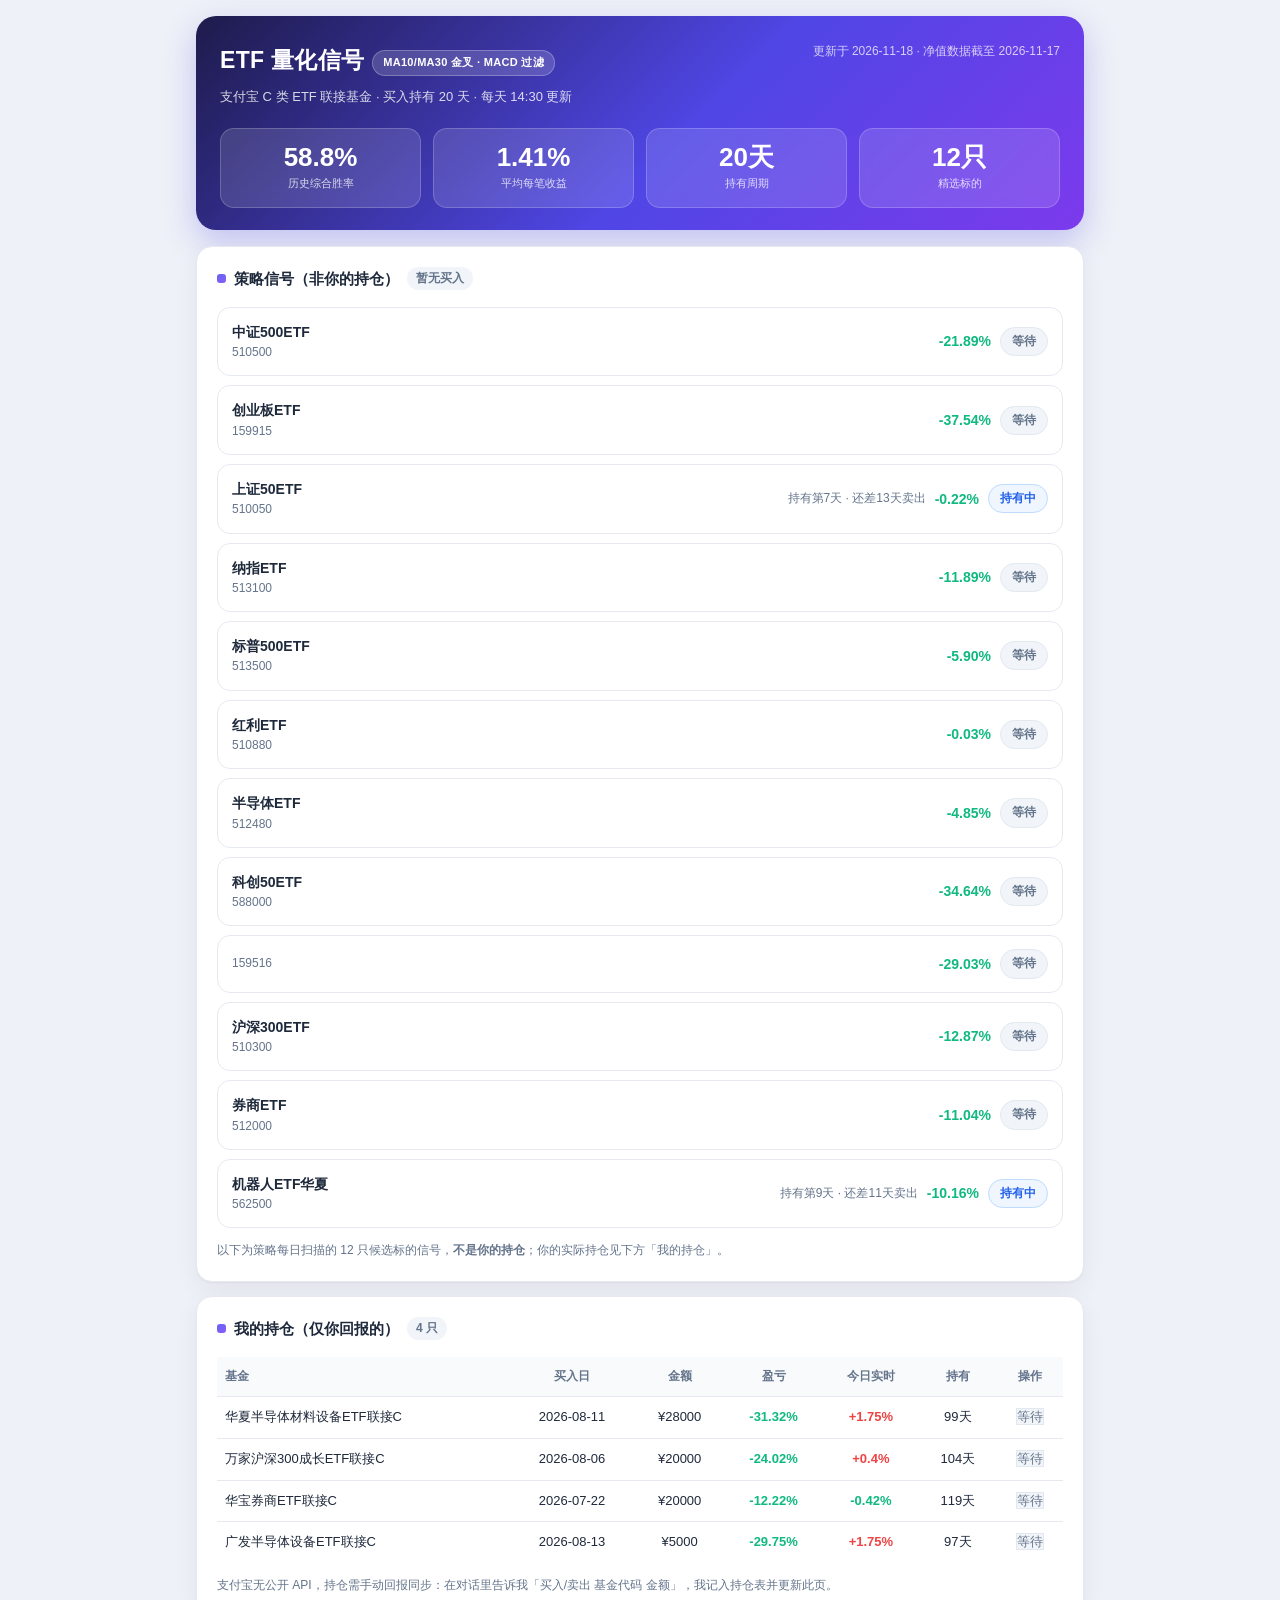
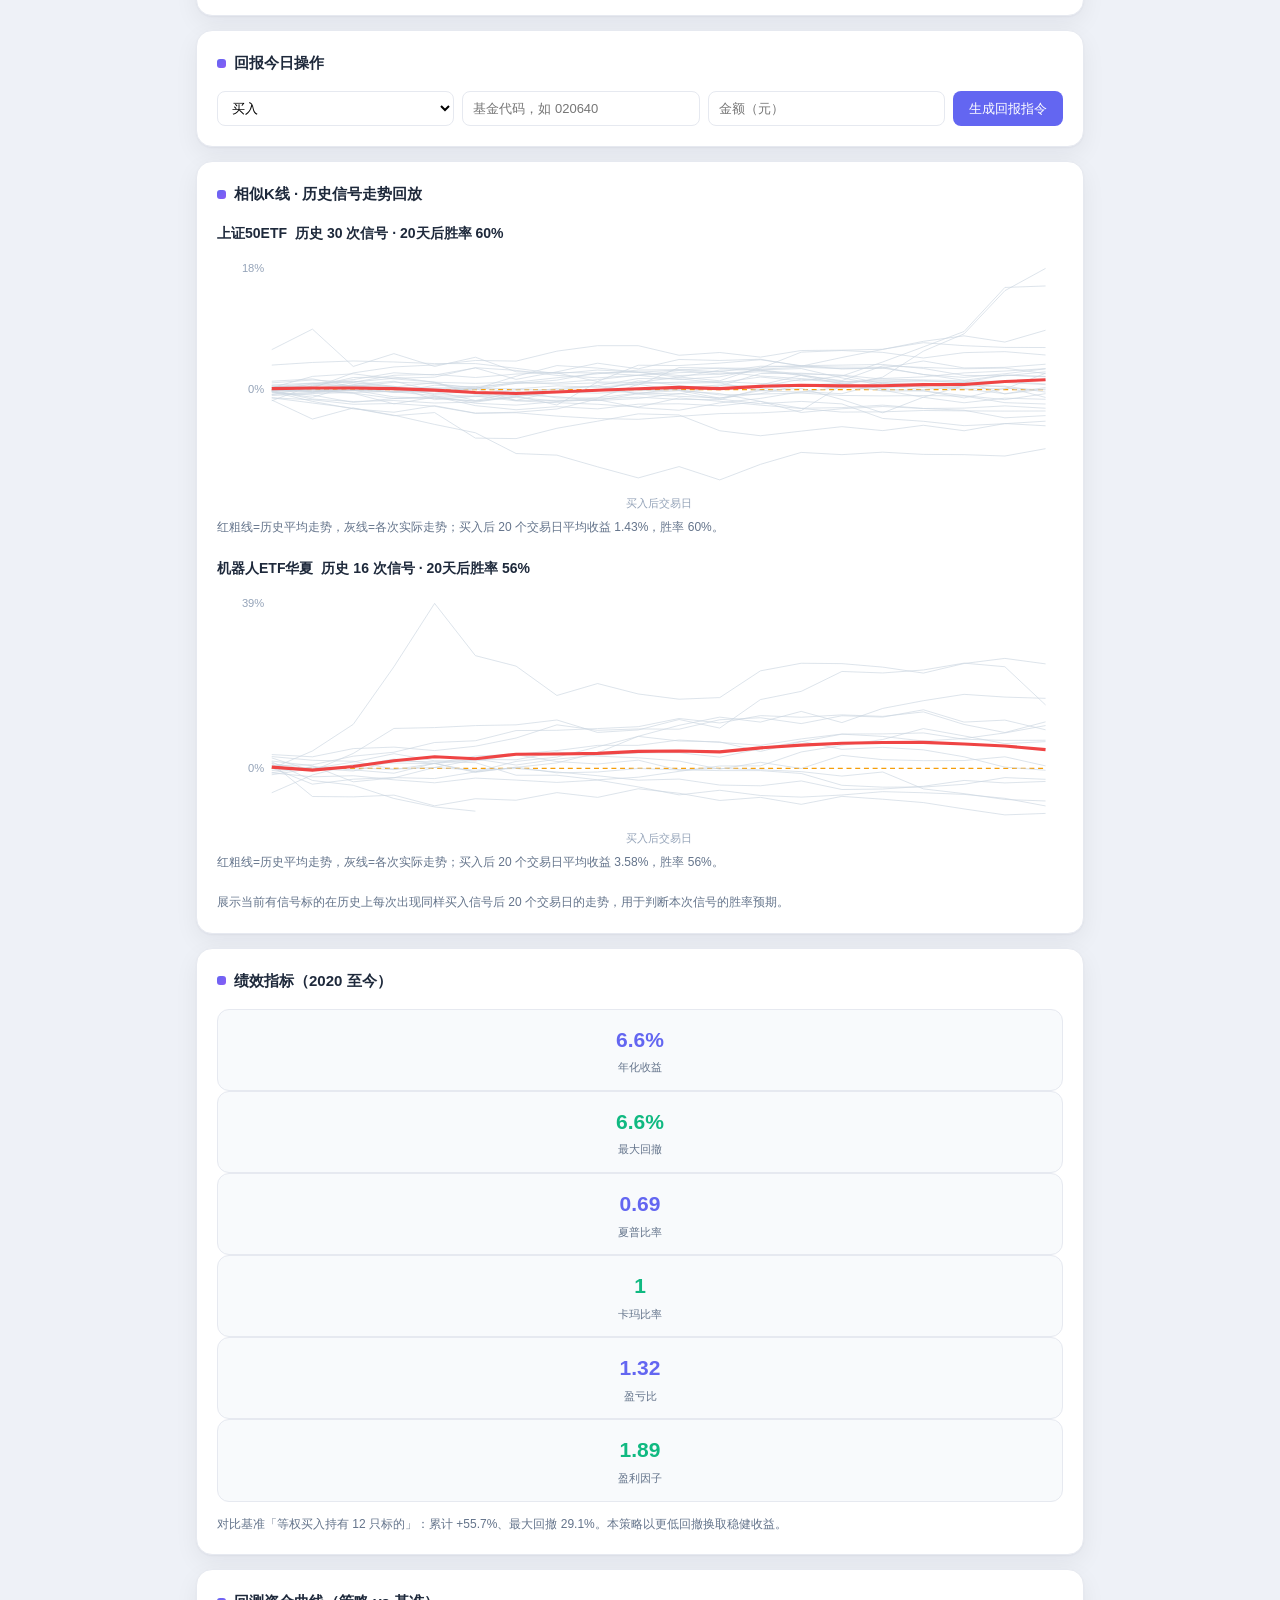
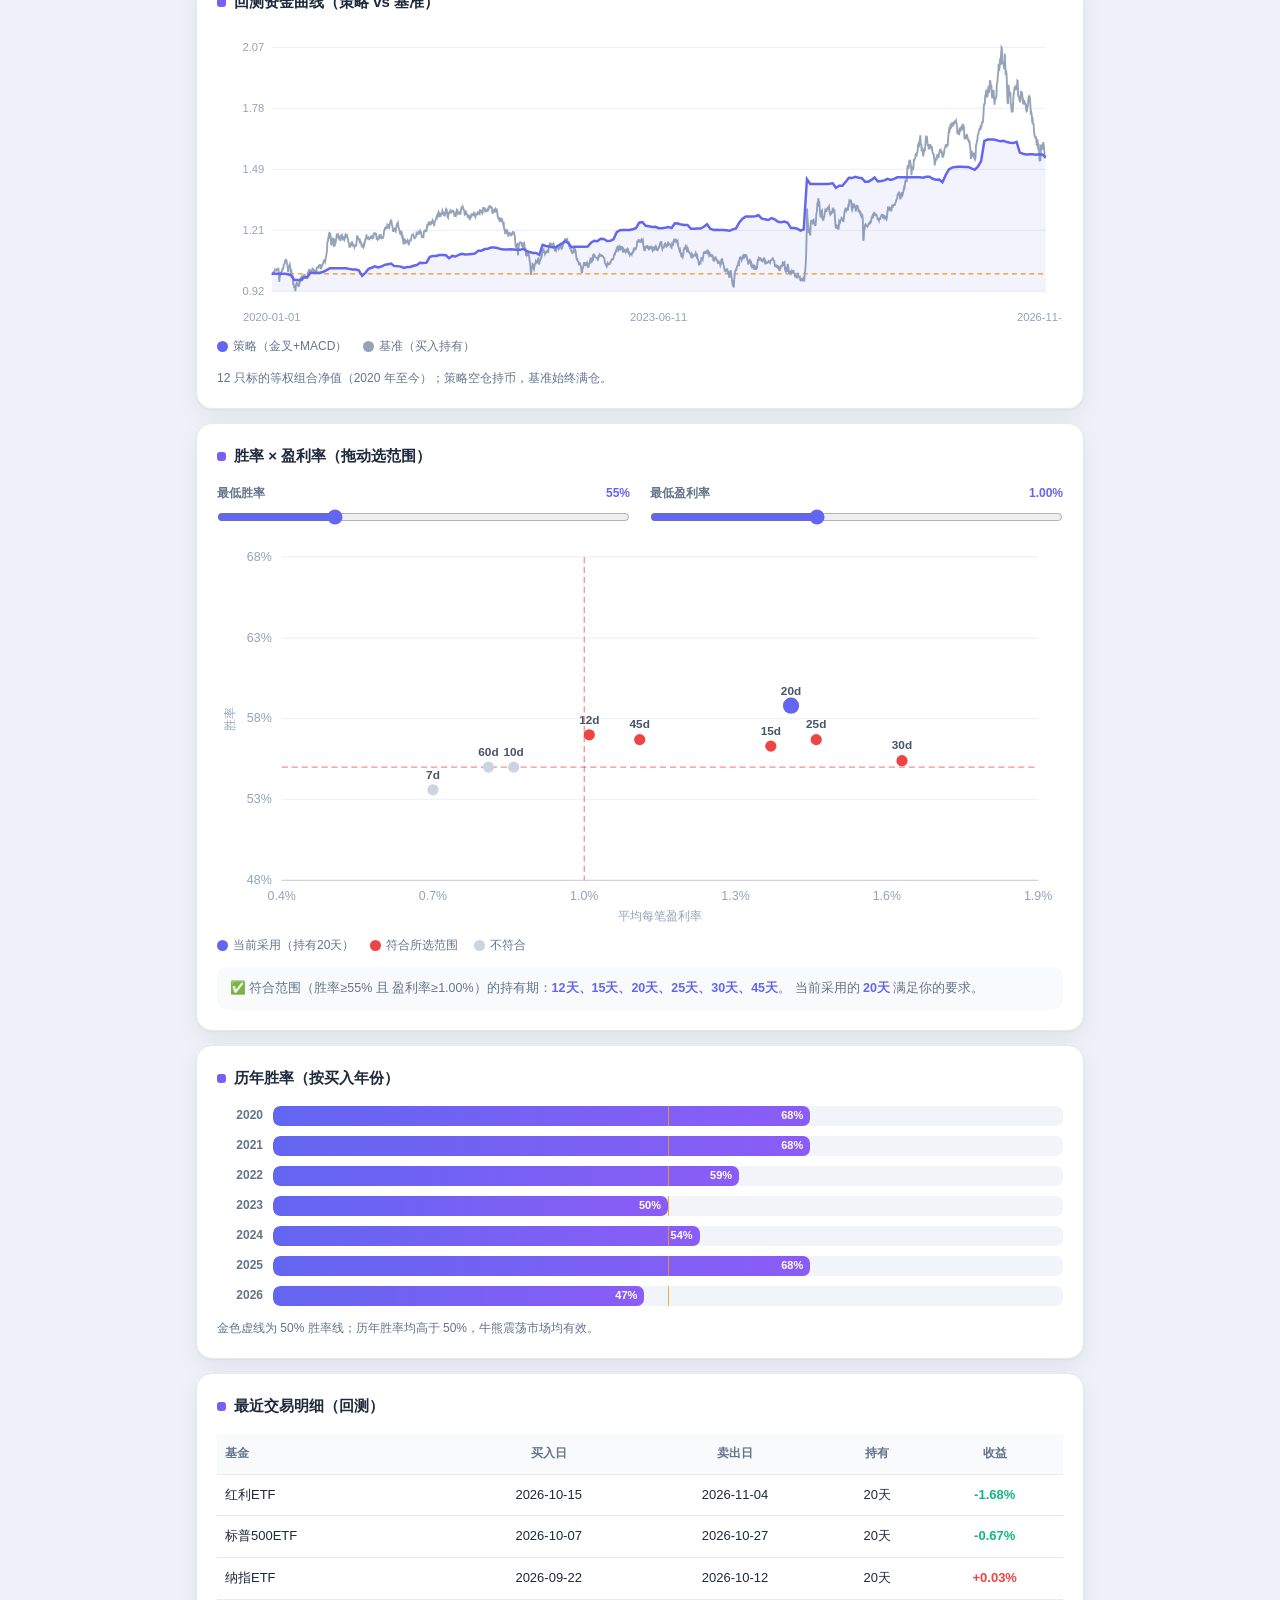
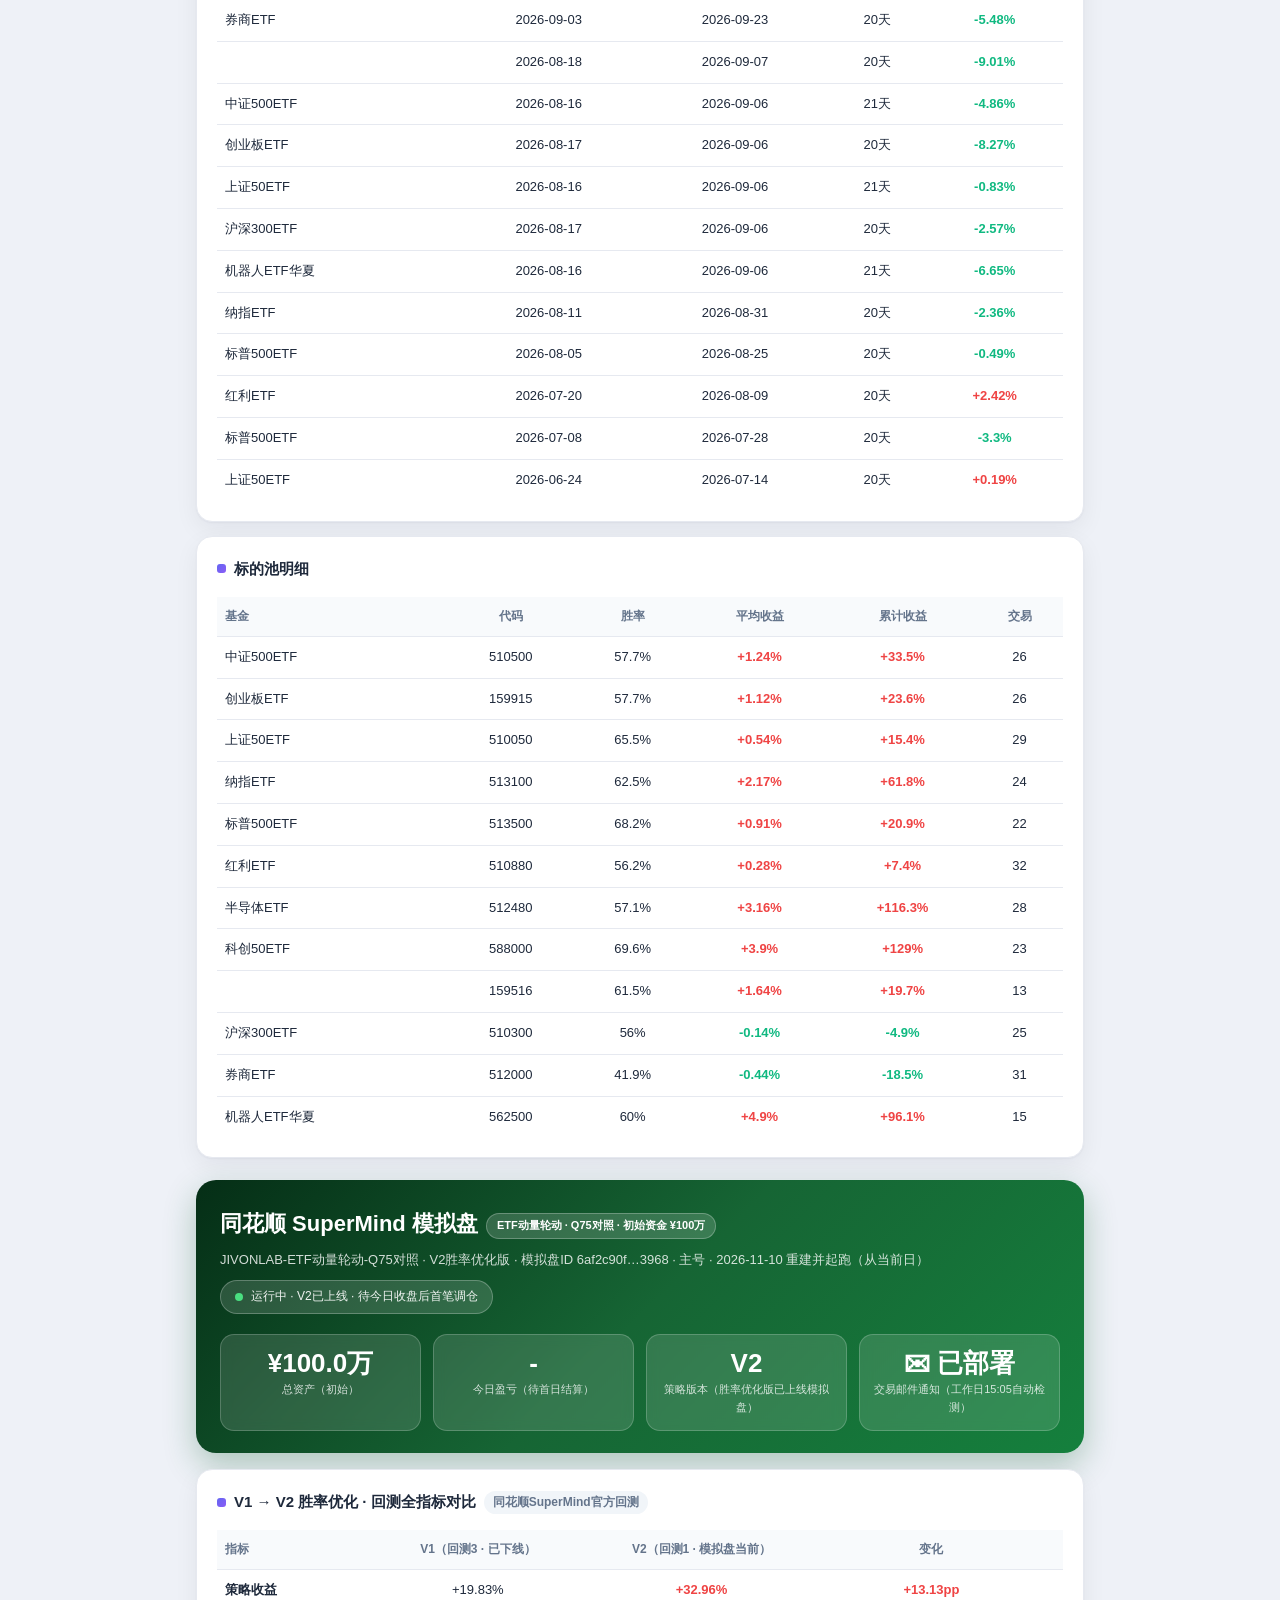
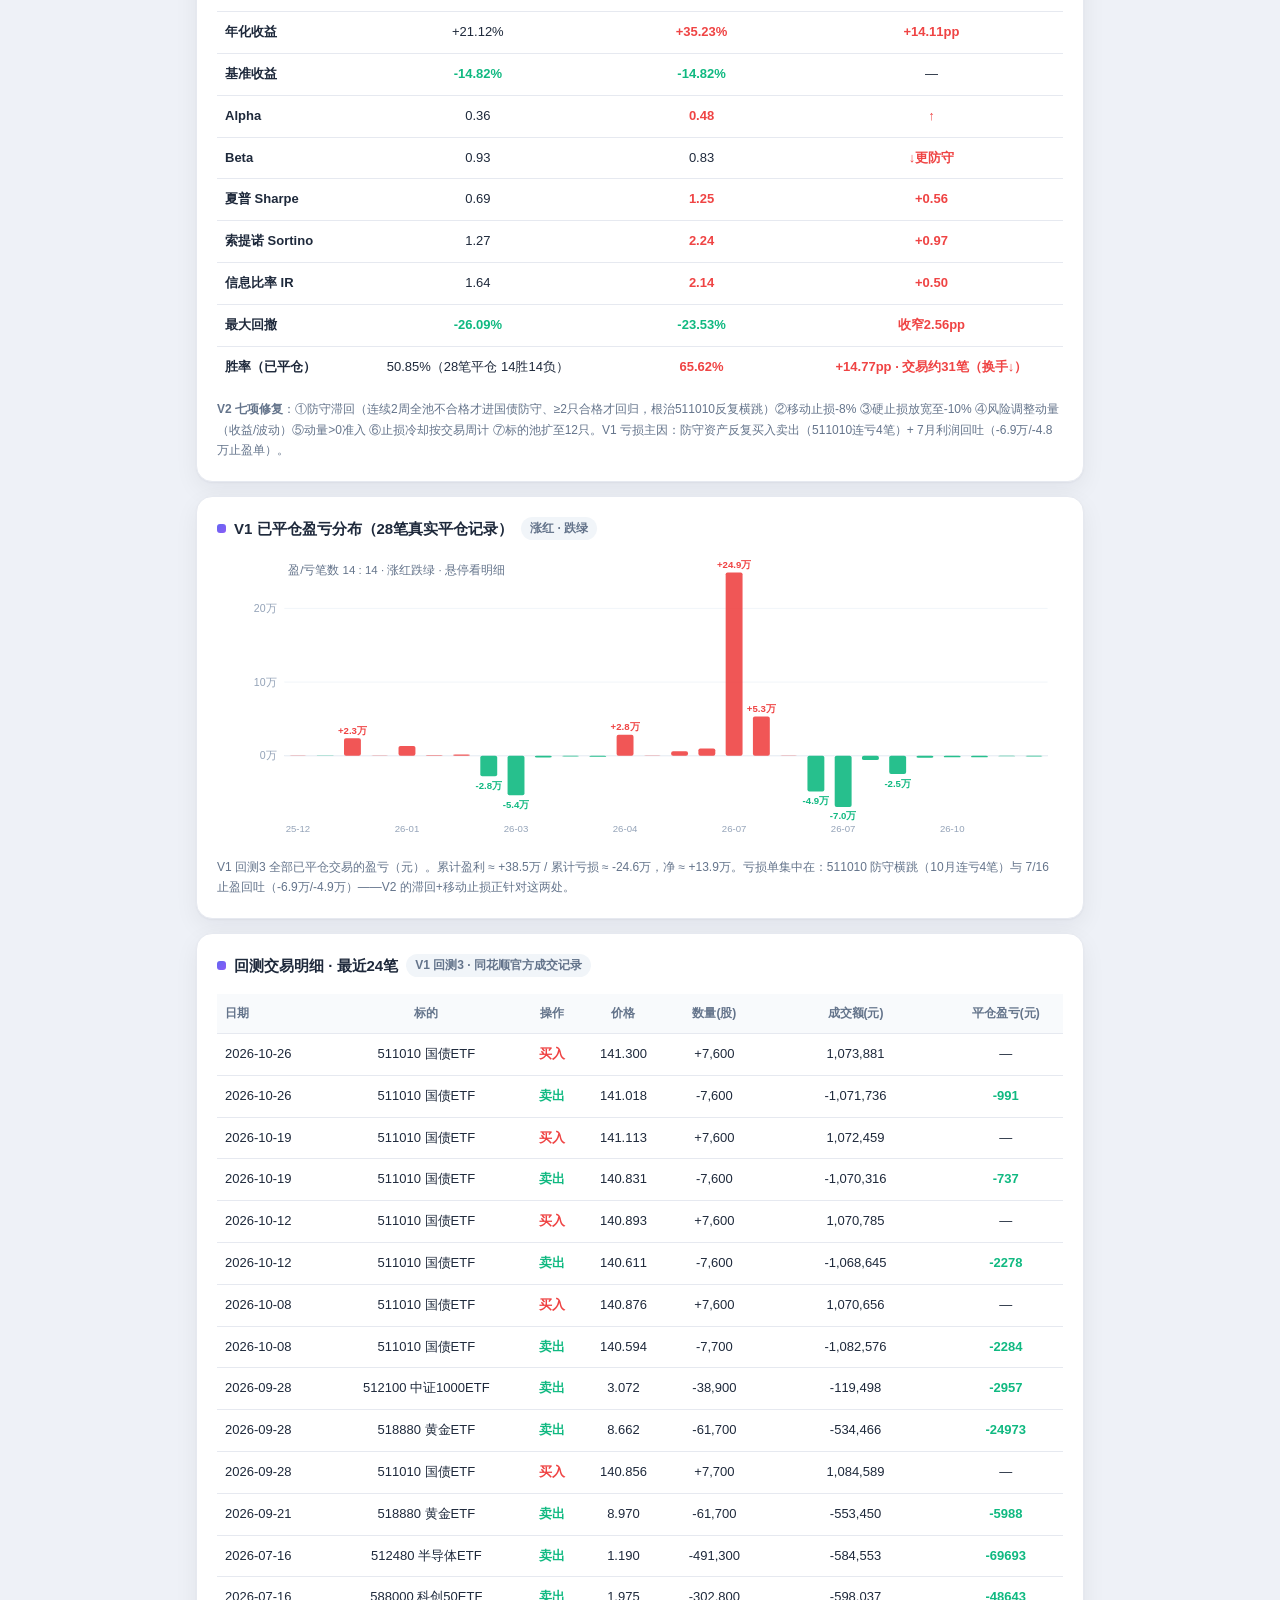
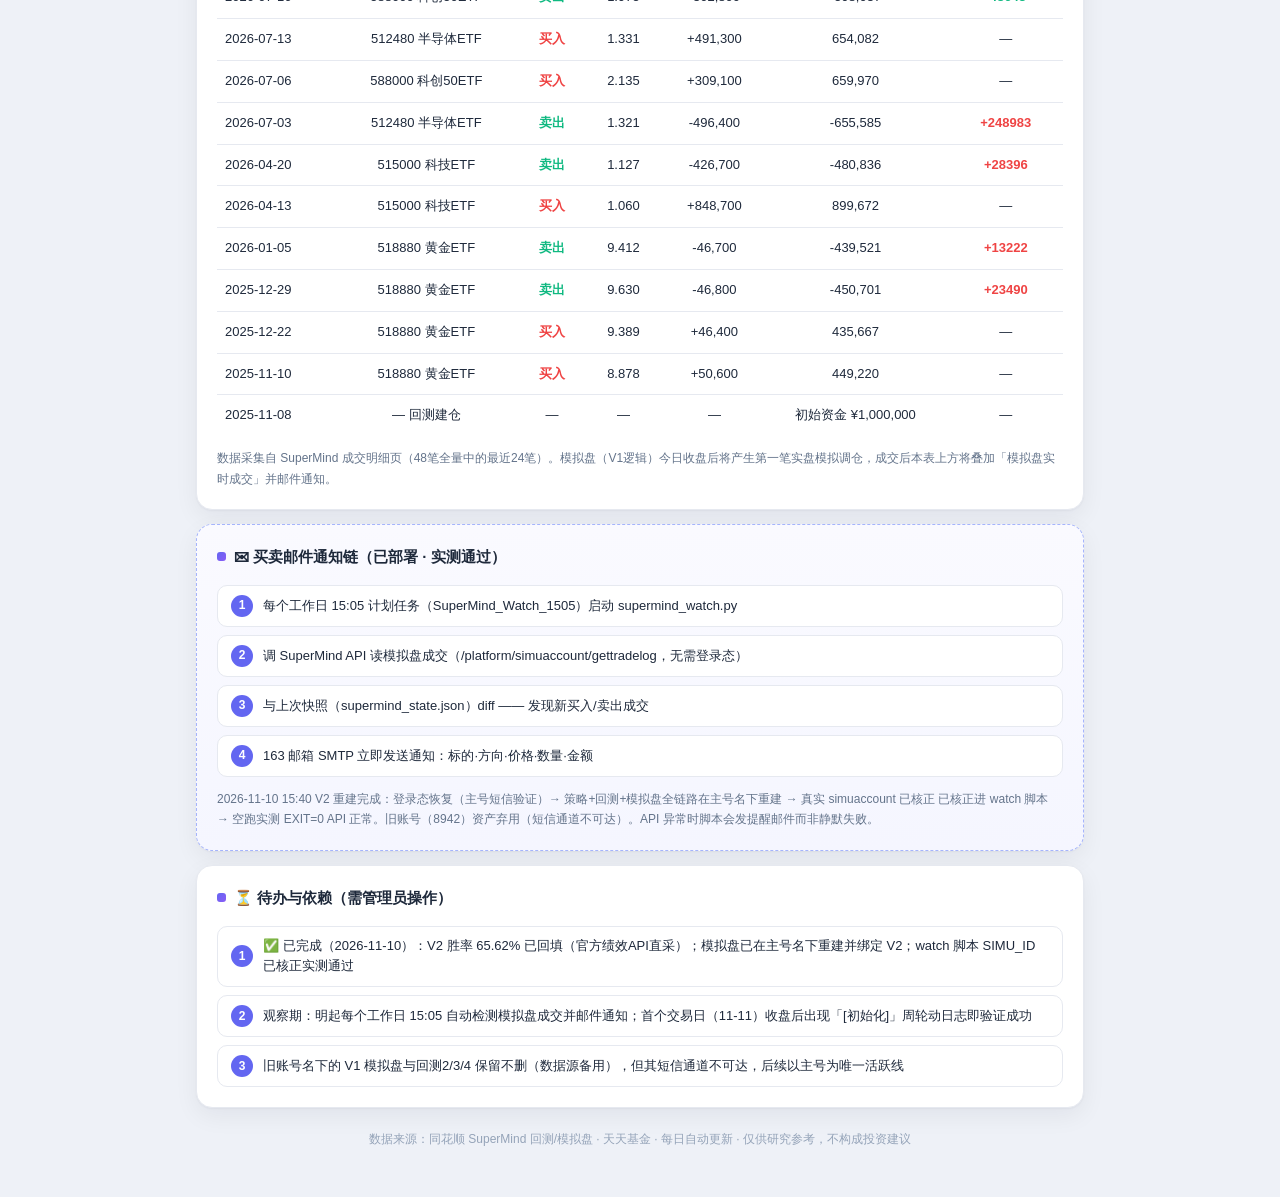
==== index.html @ 484cb213 "daily run 2026-11-18-1559" ====
<!DOCTYPE html>
<html lang="zh-CN">
<head>
<meta charset="UTF-8">
<meta name="viewport" content="width=device-width, initial-scale=1.0">
<title>ETF 量化信号 · 支付宝 C 类 ETF 策略</title>
<style>
:root{
  --bg:#eef1f7; --card:#ffffff; --ink:#1e293b; --sub:#64748b; --line:#e6e9f0;
  --brand:#6366f1; --brand2:#8b5cf6; --up:#ef4444; --down:#10b981; --gold:#f59e0b;
  --shadow:0 1px 2px rgba(15,23,42,.04),0 8px 24px rgba(15,23,42,.06);
}
*{box-sizing:border-box;margin:0;padding:0}
body{font-family:-apple-system,BlinkMacSystemFont,"PingFang SC","Microsoft YaHei",sans-serif;background:var(--bg);color:var(--ink);line-height:1.6;-webkit-font-smoothing:antialiased}
.wrap{max-width:920px;margin:0 auto;padding:0 16px 48px}
/* ===== Hero ===== */
.hero{background:linear-gradient(135deg,#1e1b4b 0%,#4f46e5 55%,#7c3aed 100%);color:#fff;border-radius:20px;padding:26px 24px 22px;margin:16px 0 16px;box-shadow:0 12px 32px rgba(79,70,229,.28)}
.hero .top{display:flex;justify-content:space-between;align-items:flex-start;gap:10px;flex-wrap:wrap}
.hero h1{font-size:23px;font-weight:800;letter-spacing:.3px}
.hero .badge{display:inline-block;font-size:11px;background:rgba(255,255,255,.16);border:1px solid rgba(255,255,255,.25);padding:3px 10px;border-radius:999px;margin-left:8px;vertical-align:2px;font-weight:600}
.hero .sub{margin-top:8px;font-size:13px;color:rgba(255,255,255,.82)}
.hero .date{font-size:12px;color:rgba(255,255,255,.75);white-space:nowrap}
.kpis{display:grid;grid-template-columns:repeat(4,1fr);gap:12px;margin-top:20px}
.kpi{background:rgba(255,255,255,.13);backdrop-filter:blur(6px);border:1px solid rgba(255,255,255,.2);border-radius:14px;padding:14px 12px;text-align:center}
.kpi .v{font-size:26px;font-weight:800;line-height:1.1}
.kpi .l{font-size:11px;color:rgba(255,255,255,.8);margin-top:4px}
/* ===== Card ===== */
.card{background:var(--card);border:1px solid var(--line);border-radius:16px;padding:20px;margin-bottom:14px;box-shadow:var(--shadow)}
.card h2{font-size:15px;font-weight:700;margin-bottom:16px;display:flex;align-items:center;gap:8px}
.card h2 .dot{width:9px;height:9px;border-radius:3px;background:linear-gradient(135deg,var(--brand),var(--brand2))}
.card h2 .cnt{font-size:12px;color:var(--sub);font-weight:600;background:#f1f5f9;padding:2px 9px;border-radius:999px}
/* ===== 信号 ===== */
.sig{display:flex;align-items:center;justify-content:space-between;padding:13px 14px;border:1px solid var(--line);border-radius:13px;margin-bottom:9px;gap:10px;flex-wrap:wrap;transition:box-shadow .15s}
.sig:hover{box-shadow:0 4px 14px rgba(15,23,42,.07)}
.sig .nm{font-weight:600;font-size:14px}
.sig .cd{font-size:12px;color:var(--sub)}
.sig .st{font-size:12px;font-weight:700;padding:4px 11px;border-radius:999px;white-space:nowrap}
.st.buy{background:#fef2f2;color:var(--up);border:1px solid #fecaca}
.st.hold{background:#eff6ff;color:#2563eb;border:1px solid #bfdbfe}
.st.sell{background:#fffbeb;color:var(--gold);border:1px solid #fde68a}
.st.wait{background:#f1f5f9;color:#64748b;border:1px solid #e2e8f0}
.sig .ret{font-size:14px;font-weight:700}
.ret.pos{color:var(--up)} .ret.neg{color:var(--down)}
.empty{color:var(--sub);font-size:13px;text-align:center;padding:14px;background:#f8fafc;border-radius:10px}
/* ===== 历年胜率 ===== */
.bar-row{display:flex;align-items:center;gap:10px;margin-bottom:10px}
.bar-row .yr{width:46px;font-size:12px;color:var(--sub);text-align:right;font-weight:600}
.bar-row .track{flex:1;height:20px;background:#f1f5f9;border-radius:7px;position:relative;overflow:hidden}
.bar-row .fill{height:100%;border-radius:7px;background:linear-gradient(90deg,var(--brand),var(--brand2));display:flex;align-items:center;justify-content:flex-end;padding-right:7px;font-size:11px;color:#fff;font-weight:700;min-width:30px}
.line50{position:absolute;left:50%;top:0;bottom:0;width:1px;background:var(--gold);opacity:.8}
/* ===== 散点图 ===== */
.sliders{display:flex;gap:20px;flex-wrap:wrap;margin-bottom:4px}
.slider-item{flex:1;min-width:200px}
.slider-item label{font-size:12px;color:var(--sub);display:flex;justify-content:space-between;font-weight:600}
.slider-item label b{color:var(--brand)}
.slider-item input{width:100%;margin-top:6px;accent-color:var(--brand)}
.ps-svg{width:100%;height:auto;display:block}
.ps-legend{display:flex;gap:16px;font-size:12px;color:var(--sub);margin-top:8px;flex-wrap:wrap}
.ps-legend .lg{display:flex;align-items:center;gap:5px}
.ps-legend .sw{width:11px;height:11px;border-radius:50%;display:inline-block}
.pick-note{font-size:12.5px;margin-top:12px;padding:11px 13px;background:#f8fafc;border-radius:10px;color:var(--sub);line-height:1.7}
.pick-note b{color:var(--brand)}
/* ===== 表格 ===== */
table{width:100%;border-collapse:collapse;font-size:13px}
th,td{padding:10px 8px;text-align:center;border-bottom:1px solid var(--line)}
th{color:var(--sub);font-weight:600;font-size:12px;background:#f8fafc}
td:first-child,th:first-child{text-align:left}
tr:last-child td{border-bottom:none}
.pos{color:var(--up);font-weight:700} .neg{color:var(--down);font-weight:700}
.note{font-size:12px;color:var(--sub);margin-top:12px;line-height:1.7}
.mkpi{background:#f8fafc;border:1px solid var(--line);border-radius:12px;padding:13px 10px;text-align:center}
.mkpi .v{font-size:21px;font-weight:800;color:var(--brand)}
.mkpi .v.good{color:var(--down)} .mkpi .v.bad{color:var(--up)}
.mkpi .l{font-size:11px;color:var(--sub);margin-top:3px}
.op-form{display:flex;gap:8px;flex-wrap:wrap}
.op-form select,.op-form input{padding:8px 10px;border:1px solid var(--line);border-radius:8px;font-size:13px;flex:1;min-width:100px;background:#fff}
.op-form button{padding:8px 16px;background:var(--brand);color:#fff;border:none;border-radius:8px;font-size:13px;font-weight:500;cursor:pointer}
.op-result{padding:12px;background:#f8fafc;border-radius:10px;font-size:13px;line-height:1.7}
.op-result .cmd{font-weight:500;color:var(--brand)}
.op-result button{margin-left:8px;padding:4px 12px;background:#eef2ff;color:var(--brand);border:1px solid #e0e7ff;border-radius:6px;font-size:12px;cursor:pointer}
footer{text-align:center;color:#94a3b8;font-size:12px;margin-top:22px}
/* ===== SuperMind 模拟盘 section ===== */
.sm-hero{background:linear-gradient(135deg,#052e16 0%,#166534 50%,#15803d 100%);color:#fff;border-radius:20px;padding:26px 24px 22px;margin:22px 0 16px;box-shadow:0 12px 32px rgba(22,101,52,.30)}
.sm-top{display:flex;justify-content:space-between;align-items:flex-start;gap:10px;flex-wrap:wrap}
.sm-hero h1{font-size:22px;font-weight:800}
.sm-hero .badge{display:inline-block;font-size:11px;background:rgba(255,255,255,.16);border:1px solid rgba(255,255,255,.25);padding:3px 10px;border-radius:999px;margin-left:8px;vertical-align:2px;font-weight:600}
.sm-hero .sub{margin-top:8px;font-size:13px;color:rgba(255,255,255,.82)}
.sm-status{font-size:12px;color:rgba(255,255,255,.92);background:rgba(255,255,255,.14);border:1px solid rgba(255,255,255,.25);border-radius:999px;padding:6px 14px;white-space:nowrap;display:flex;align-items:center;gap:8px}
.live-dot{width:8px;height:8px;border-radius:50%;background:#4ade80;box-shadow:0 0 0 0 rgba(74,222,128,.6);animation:smPulse 1.8s infinite}
@keyframes smPulse{0%{box-shadow:0 0 0 0 rgba(74,222,128,.55)}70%{box-shadow:0 0 0 9px rgba(74,222,128,0)}100%{box-shadow:0 0 0 0 rgba(74,222,128,0)}}
.sm-kpis{display:grid;grid-template-columns:repeat(4,1fr);gap:12px;margin-top:20px}
.sm-mail{font-size:20px}
.sm-table td:first-child,.sm-table th:first-child{text-align:left;font-weight:600}
.sm-todo{font-size:11px;color:#94a3b8;background:#f1f5f9;border-radius:6px;padding:2px 7px;margin-left:6px}
.sm-notify{border:1px dashed #a5b4fc;background:linear-gradient(180deg,#fafaff,#f5f6ff)}
.sm-steps{display:flex;flex-direction:column;gap:8px}
.sm-steps .step{font-size:13px;color:var(--ink);background:#fff;border:1px solid var(--line);border-radius:10px;padding:9px 13px;display:flex;align-items:center;gap:10px}
.sm-steps .step b{width:22px;height:22px;border-radius:50%;background:var(--brand);color:#fff;display:inline-flex;align-items:center;justify-content:center;font-size:12px;flex-shrink:0}
#smPnlChart{width:100%;height:auto;display:block}
@media(max-width:640px){
  .kpis{grid-template-columns:repeat(2,1fr)}
  .hero h1{font-size:20px}
  .kpi .v{font-size:22px}
}
@media(max-width:640px){
  .kpis{grid-template-columns:repeat(2,1fr)}
  .hero h1{font-size:20px}
  .kpi .v{font-size:22px}
}
</style>
</head>
<body>
<div class="wrap">
  <div class="hero">
    <div class="top">
      <div>
        <h1>ETF 量化信号<span class="badge">MA10/MA30 金叉 · MACD 过滤</span></h1>
        <div class="sub">支付宝 C 类 ETF 联接基金 · 买入持有 20 天 · 每天 14:30 更新</div>
      </div>
      <div class="date">更新于 2026-11-18 · 净值数据截至 2026-11-17</div>
    </div>
    <div class="kpis">
      <div class="kpi"><div class="v">58.8%</div><div class="l">历史综合胜率</div></div>
      <div class="kpi"><div class="v">1.41%</div><div class="l">平均每笔收益</div></div>
      <div class="kpi"><div class="v">20天</div><div class="l">持有周期</div></div>
      <div class="kpi"><div class="v">12只</div><div class="l">精选标的</div></div>
    </div>
  </div>

  <div class="card">
    <h2><span class="dot"></span>策略信号（非你的持仓）<span class="cnt" id="sigCnt"></span></h2>
    <div id="signals"></div>
    <div class="note">以下为策略每日扫描的 12 只候选标的信号，<b>不是你的持仓</b>；你的实际持仓见下方「我的持仓」。</div>
  </div>

  <div class="card">
    <h2><span class="dot"></span>我的持仓（仅你回报的）<span class="cnt" id="posCnt"></span></h2>
    <div id="positions"></div>
    <div class="note">支付宝无公开 API，持仓需手动回报同步：在对话里告诉我「买入/卖出 基金代码 金额」，我记入持仓表并更新此页。</div>
  </div>

  <div class="card">
    <h2><span class="dot"></span>回报今日操作</h2>
    <div class="op-form">
      <select id="opType"><option value="买入">买入</option><option value="卖出">卖出</option></select>
      <input id="opCode" placeholder="基金代码，如 020640" inputmode="numeric">
      <input id="opAmount" placeholder="金额（元）" inputmode="numeric">
      <button id="opBtn" onclick="genReport()">生成回报指令</button>
    </div>
    <div id="opResult" style="display:none;margin-top:12px"></div>
  </div>

  <div class="card" id="simCard">
    <h2><span class="dot"></span>相似K线 · 历史信号走势回放</h2>
    <div id="signalSim"></div>
    <div class="note">展示当前有信号标的在历史上每次出现同样买入信号后 20 个交易日的走势，用于判断本次信号的胜率预期。</div>
  </div>

  <div class="card">
    <h2><span class="dot"></span>绩效指标（2020 至今）</h2>
    <div class="grid" id="metricsGrid"></div>
    <div class="note">对比基准「等权买入持有 12 只标的」：累计 +55.7%、最大回撤 29.1%。本策略以更低回撤换取稳健收益。</div>
  </div>

  <div class="card">
    <h2><span class="dot"></span>回测资金曲线（策略 vs 基准）</h2>
    <div id="equityChart"></div>
    <div class="ps-legend">
      <span class="lg"><span class="sw" style="background:#6366f1"></span>策略（金叉+MACD）</span>
      <span class="lg"><span class="sw" style="background:#94a3b8"></span>基准（买入持有）</span>
    </div>
    <div class="note">12 只标的等权组合净值（2020 年至今）；策略空仓持币，基准始终满仓。</div>
  </div>

  <div class="card">
    <h2><span class="dot"></span>胜率 × 盈利率（拖动选范围）</h2>
    <div class="sliders">
      <div class="slider-item"><label>最低胜率 <b id="winVal">55%</b></label><input type="range" id="winSlider" min="50" max="68" step="0.5" value="55"></div>
      <div class="slider-item"><label>最低盈利率 <b id="retVal">1.0%</b></label><input type="range" id="retSlider" min="0.4" max="1.9" step="0.05" value="1.0"></div>
    </div>
    <div id="psChart"></div>
    <div class="ps-legend">
      <span class="lg"><span class="sw" style="background:#6366f1"></span>当前采用（持有20天）</span>
      <span class="lg"><span class="sw" style="background:#ef4444"></span>符合所选范围</span>
      <span class="lg"><span class="sw" style="background:#cbd5e1"></span>不符合</span>
    </div>
    <div class="pick-note" id="pickNote"></div>
  </div>

  <div class="card">
    <h2><span class="dot"></span>历年胜率（按买入年份）</h2>
    <div id="yearly"></div>
    <div class="note">金色虚线为 50% 胜率线；历年胜率均高于 50%，牛熊震荡市场均有效。</div>
  </div>

  <div class="card">
    <h2><span class="dot"></span>最近交易明细（回测）</h2>
    <table id="trades"></table>
  </div>

  <div class="card">
    <h2><span class="dot"></span>标的池明细</h2>
    <table id="funds"></table>
  </div>

  <!-- ============ 同花顺 SuperMind 模拟盘 section ============ -->
  <div class="sm-hero">
    <div class="sm-top">
      <div>
        <h1>同花顺 SuperMind 模拟盘<span class="badge">ETF动量轮动 · Q75对照 · 初始资金 ¥100万</span></h1>
        <div class="sub">JIVONLAB-ETF动量轮动-Q75对照 · V2胜率优化版 · 模拟盘ID 6af2c90f…3968 · 主号 · 2026-11-10 重建并起跑（从当前日）</div>
      </div>
      <div class="sm-status"><span class="live-dot"></span>运行中 · V2已上线 · 待今日收盘后首笔调仓</div>
    </div>
    <div class="kpis sm-kpis">
      <div class="kpi"><div class="v">¥100.0万</div><div class="l">总资产（初始）</div></div>
      <div class="kpi"><div class="v">-</div><div class="l">今日盈亏（待首日结算）</div></div>
      <div class="kpi"><div class="v">V2</div><div class="l">策略版本（胜率优化版已上线模拟盘）</div></div>
      <div class="kpi"><div class="v sm-mail">✉ 已部署</div><div class="l">交易邮件通知（工作日15:05自动检测）</div></div>
    </div>
  </div>

  <div class="card">
    <h2><span class="dot"></span>V1 → V2 胜率优化 · 回测全指标对比<span class="cnt">同花顺SuperMind官方回测</span></h2>
    <table class="sm-table">
      <tr><th>指标</th><th>V1（回测3 · 已下线）</th><th>V2（回测1 · 模拟盘当前）</th><th>变化</th></tr>
      <tr><td>策略收益</td><td>+19.83%</td><td class="pos">+32.96%</td><td class="pos">+13.13pp</td></tr>
      <tr><td>年化收益</td><td>+21.12%</td><td class="pos">+35.23%</td><td class="pos">+14.11pp</td></tr>
      <tr><td>基准收益</td><td class="neg">-14.82%</td><td class="neg">-14.82%</td><td>—</td></tr>
      <tr><td>Alpha</td><td>0.36</td><td class="pos">0.48</td><td class="pos">↑</td></tr>
      <tr><td>Beta</td><td>0.93</td><td>0.83</td><td class="pos">↓更防守</td></tr>
      <tr><td>夏普 Sharpe</td><td>0.69</td><td class="pos">1.25</td><td class="pos">+0.56</td></tr>
      <tr><td>索提诺 Sortino</td><td>1.27</td><td class="pos">2.24</td><td class="pos">+0.97</td></tr>
      <tr><td>信息比率 IR</td><td>1.64</td><td class="pos">2.14</td><td class="pos">+0.50</td></tr>
      <tr><td>最大回撤</td><td class="neg">-26.09%</td><td class="neg">-23.53%</td><td class="pos">收窄2.56pp</td></tr>
      <tr><td>胜率（已平仓）</td><td>50.85%（28笔平仓 14胜14负）</td><td class="pos">65.62%</td><td class="pos">+14.77pp · 交易约31笔（换手↓）</td></tr>
    </table>
    <div class="note"><b>V2 七项修复</b>：①防守滞回（连续2周全池不合格才进国债防守、≥2只合格才回归，根治511010反复横跳）②移动止损-8% ③硬止损放宽至-10% ④风险调整动量（收益/波动）⑤动量&gt;0准入 ⑥止损冷却按交易周计 ⑦标的池扩至12只。V1 亏损主因：防守资产反复买入卖出（511010连亏4笔）+ 7月利润回吐（-6.9万/-4.8万止盈单）。</div>
  </div>

  <div class="card">
    <h2><span class="dot"></span>V1 已平仓盈亏分布（28笔真实平仓记录）<span class="cnt">涨红 · 跌绿</span></h2>
    <div id="smPnlChart"></div>
    <div class="note">V1 回测3 全部已平仓交易的盈亏（元）。累计盈利 ≈ +38.5万 / 累计亏损 ≈ -24.6万，净 ≈ +13.9万。亏损单集中在：511010 防守横跳（10月连亏4笔）与 7/16 止盈回吐（-6.9万/-4.9万）——V2 的滞回+移动止损正针对这两处。</div>
  </div>

  <div class="card">
    <h2><span class="dot"></span>回测交易明细 · 最近24笔<span class="cnt">V1 回测3 · 同花顺官方成交记录</span></h2>
    <table id="smTrades"></table>
    <div class="note">数据采集自 SuperMind 成交明细页（48笔全量中的最近24笔）。模拟盘（V1逻辑）今日收盘后将产生第一笔实盘模拟调仓，成交后本表上方将叠加「模拟盘实时成交」并邮件通知。</div>
  </div>

  <div class="card sm-notify">
    <h2><span class="dot"></span>✉ 买卖邮件通知链（已部署 · 实测通过）</h2>
    <div class="sm-steps">
      <div class="step"><b>1</b>每个工作日 15:05 计划任务（SuperMind_Watch_1505）启动 supermind_watch.py</div>
      <div class="step"><b>2</b>调 SuperMind API 读模拟盘成交（/platform/simuaccount/gettradelog，无需登录态）</div>
      <div class="step"><b>3</b>与上次快照（supermind_state.json）diff —— 发现新买入/卖出成交</div>
      <div class="step"><b>4</b>163 邮箱 SMTP 立即发送通知：标的·方向·价格·数量·金额</div>
    </div>
    <div class="note">2026-11-10 15:40 V2 重建完成：登录态恢复（主号短信验证）→ 策略+回测+模拟盘全链路在主号名下重建 → 真实 simuaccount 已核正 已核正进 watch 脚本 → 空跑实测 EXIT=0 API 正常。旧账号（8942）资产弃用（短信通道不可达）。API 异常时脚本会发提醒邮件而非静默失败。</div>
  </div>

  <div class="card">
    <h2><span class="dot"></span>⏳ 待办与依赖（需管理员操作）</h2>
    <div class="sm-steps">
      <div class="step"><b>1</b>✅ 已完成（2026-11-10）：V2 胜率 65.62% 已回填（官方绩效API直采）；模拟盘已在主号名下重建并绑定 V2；watch 脚本 SIMU_ID 已核正实测通过</div>
      <div class="step"><b>2</b>观察期：明起每个工作日 15:05 自动检测模拟盘成交并邮件通知；首个交易日（11-11）收盘后出现「[初始化]」周轮动日志即验证成功</div>
      <div class="step"><b>3</b>旧账号名下的 V1 模拟盘与回测2/3/4 保留不删（数据源备用），但其短信通道不可达，后续以主号为唯一活跃线</div>
    </div>
  </div>

  <footer>数据来源：同花顺 SuperMind 回测/模拟盘 · 天天基金 · 每日自动更新 · 仅供研究参考，不构成投资建议</footer>
</div>
<script>
const DATA = {"date": "2026-11-18", "data_date": "2026-11-17", "strategy": {"fast": 10, "slow": 30, "hold_days": 20}, "summary": {"win_rate": 58.8, "trades": 294, "avg_ret": 1.41, "avg_hold": 20}, "signals": [{"code": "510500", "name": "中证500ETF", "state": "WAIT", "buy_date": "2026-08-16", "held_days": 94, "buy_nav": 2.7573, "latest_nav": 2.1538, "ret": -0.21887353570521884, "latest_date": "2026-11-17"}, {"code": "159915", "name": "创业板ETF", "state": "WAIT", "buy_date": "2026-08-17", "held_days": 93, "buy_nav": 4.2679, "latest_nav": 2.6659, "ret": -0.3753602474284776, "latest_date": "2026-11-17"}, {"code": "510050", "name": "上证50ETF", "state": "HOLDING", "buy_date": "2026-11-11", "held_days": 7, "buy_nav": 4.3661, "latest_nav": 4.3564, "ret": -0.0022216623531299273, "latest_date": "2026-11-17"}, {"code": "513100", "name": "纳指ETF", "state": "WAIT", "buy_date": "2026-09-22", "held_days": 57, "buy_nav": 10.2435, "latest_nav": 9.026, "ret": -0.11885585981354019, "latest_date": "2026-11-16"}, {"code": "513500", "name": "标普500ETF", "state": "WAIT", "buy_date": "2026-10-07", "held_days": 42, "buy_nav": 4.9524, "latest_nav": 4.6602, "ret": -0.059001696147322535, "latest_date": "2026-11-16"}, {"code": "510880", "name": "红利ETF", "state": "WAIT", "buy_date": "2026-10-15", "held_days": 34, "buy_nav": 3.2853, "latest_nav": 3.2844, "ret": -0.0002739475846953443, "latest_date": "2026-11-17"}, {"code": "512480", "name": "半导体ETF", "state": "WAIT", "buy_date": "2026-04-15", "held_days": 217, "buy_nav": 3.2386, "latest_nav": 3.0816, "ret": -0.04847773729389249, "latest_date": "2026-11-17"}, {"code": "588000", "name": "科创50ETF", "state": "WAIT", "buy_date": "2026-06-22", "held_days": 149, "buy_nav": 1.4031, "latest_nav": 0.9171, "ret": -0.3463758819756254, "latest_date": "2026-11-17"}, {"code": "159516", "name": "", "state": "WAIT", "buy_date": "2026-08-18", "held_days": 92, "buy_nav": 2.9464, "latest_nav": 2.0912, "ret": -0.2902525115395058, "latest_date": "2026-11-17"}, {"code": "510300", "name": "沪深300ETF", "state": "WAIT", "buy_date": "2026-08-17", "held_days": 93, "buy_nav": 2.1024, "latest_nav": 1.8319, "ret": -0.1286624809741247, "latest_date": "2026-11-17"}, {"code": "512000", "name": "券商ETF", "state": "WAIT", "buy_date": "2026-09-03", "held_days": 76, "buy_nav": 1.0576, "latest_nav": 0.9408, "ret": -0.11043872919818465, "latest_date": "2026-11-17"}, {"code": "562500", "name": "机器人ETF华夏", "state": "HOLDING", "buy_date": "2026-11-09", "held_days": 9, "buy_nav": 0.8913, "latest_nav": 0.8007, "ret": -0.10164927633793341, "latest_date": "2026-11-17"}], "yearly": [{"year": "2020", "win_rate": 68.0}, {"year": "2021", "win_rate": 68.0}, {"year": "2022", "win_rate": 59.0}, {"year": "2023", "win_rate": 50.0}, {"year": "2024", "win_rate": 54.0}, {"year": "2025", "win_rate": 68.0}, {"year": "2026", "win_rate": 47.0}], "funds": [{"code": "510500", "name": "中证500ETF", "win_rate": 57.7, "avg_ret": 1.24, "cum_ret": 33.5, "trades": 26}, {"code": "159915", "name": "创业板ETF", "win_rate": 57.7, "avg_ret": 1.12, "cum_ret": 23.6, "trades": 26}, {"code": "510050", "name": "上证50ETF", "win_rate": 65.5, "avg_ret": 0.54, "cum_ret": 15.4, "trades": 29}, {"code": "513100", "name": "纳指ETF", "win_rate": 62.5, "avg_ret": 2.17, "cum_ret": 61.8, "trades": 24}, {"code": "513500", "name": "标普500ETF", "win_rate": 68.2, "avg_ret": 0.91, "cum_ret": 20.9, "trades": 22}, {"code": "510880", "name": "红利ETF", "win_rate": 56.2, "avg_ret": 0.28, "cum_ret": 7.4, "trades": 32}, {"code": "512480", "name": "半导体ETF", "win_rate": 57.1, "avg_ret": 3.16, "cum_ret": 116.3, "trades": 28}, {"code": "588000", "name": "科创50ETF", "win_rate": 69.6, "avg_ret": 3.9, "cum_ret": 129.0, "trades": 23}, {"code": "159516", "name": "", "win_rate": 61.5, "avg_ret": 1.64, "cum_ret": 19.7, "trades": 13}, {"code": "510300", "name": "沪深300ETF", "win_rate": 56.0, "avg_ret": -0.14, "cum_ret": -4.9, "trades": 25}, {"code": "512000", "name": "券商ETF", "win_rate": 41.9, "avg_ret": -0.44, "cum_ret": -18.5, "trades": 31}, {"code": "562500", "name": "机器人ETF华夏", "win_rate": 60.0, "avg_ret": 4.9, "cum_ret": 96.1, "trades": 15}], "param_space": [{"hold_days": 7, "win_rate": 53.6, "avg_ret": 0.7, "trades": 302}, {"hold_days": 10, "win_rate": 55.0, "avg_ret": 0.86, "trades": 300}, {"hold_days": 12, "win_rate": 57.0, "avg_ret": 1.01, "trades": 300}, {"hold_days": 15, "win_rate": 56.3, "avg_ret": 1.37, "trades": 300}, {"hold_days": 20, "win_rate": 58.8, "avg_ret": 1.41, "trades": 294}, {"hold_days": 25, "win_rate": 56.7, "avg_ret": 1.46, "trades": 289}, {"hold_days": 30, "win_rate": 55.4, "avg_ret": 1.63, "trades": 278}, {"hold_days": 45, "win_rate": 56.7, "avg_ret": 1.11, "trades": 252}, {"hold_days": 60, "win_rate": 55.0, "avg_ret": 0.81, "trades": 229}], "equity": [["2020-01-01", 1.0], ["2020-01-09", 1.0], ["2020-01-20", 1.0], ["2020-02-06", 1.0], ["2020-02-17", 1.0], ["2020-02-26", 0.9984], ["2020-03-08", 0.9927], ["2020-03-17", 0.9709], ["2020-03-26", 0.9706], ["2020-04-07", 0.9706], ["2020-04-16", 0.9827], ["2020-04-27", 0.9828], ["2020-05-11", 1.006], ["2020-05-20", 1.0032], ["2020-05-31", 1.005], ["2020-06-09", 1.005], ["2020-06-18", 1.0097], ["2020-07-01", 1.0173], ["2020-07-12", 1.0264], ["2020-07-21", 1.0264], ["2020-07-30", 1.0264], ["2020-08-10", 1.0264], ["2020-08-18", 1.0264], ["2020-08-27", 1.0264], ["2020-09-07", 1.0234], ["2020-09-16", 1.0205], ["2020-09-27", 1.0198], ["2020-10-14", 1.0161], ["2020-10-25", 0.9905], ["2020-11-03", 1.0047], ["2020-11-12", 1.0233], ["2020-11-23", 1.029], ["2020-12-02", 1.0359], ["2020-12-13", 1.0296], ["2020-12-22", 1.0346], ["2021-01-03", 1.042], ["2021-01-12", 1.0449], ["2021-01-21", 1.048], ["2021-02-01", 1.0366], ["2021-02-17", 1.0366], ["2021-02-28", 1.0341], ["2021-03-09", 1.0278], ["2021-03-18", 1.0321], ["2021-03-29", 1.0321], ["2021-04-07", 1.0383], ["2021-04-18", 1.0419], ["2021-04-27", 1.0523], ["2021-05-11", 1.0515], ["2021-05-20", 1.0526], ["2021-05-31", 1.0803], ["2021-06-09", 1.0838], ["2021-06-21", 1.0849], ["2021-06-30", 1.0885], ["2021-07-11", 1.0885], ["2021-07-20", 1.0876], ["2021-07-29", 1.0741], ["2021-08-09", 1.0845], ["2021-08-18", 1.0814], ["2021-08-29", 1.0892], ["2021-09-07", 1.0944], ["2021-09-16", 1.0915], ["2021-09-29", 1.0925], ["2021-10-17", 1.0939], ["2021-10-26", 1.0959], ["2021-11-04", 1.1092], ["2021-11-15", 1.1089], ["2021-11-23", 1.117], ["2021-12-02", 1.1189], ["2021-12-13", 1.1242], ["2021-12-22", 1.1242], ["2022-01-03", 1.1219], ["2022-01-12", 1.117], ["2022-01-23", 1.1145], ["2022-02-08", 1.1145], ["2022-02-17", 1.1156], ["2022-02-28", 1.1151], ["2022-03-09", 1.1134], ["2022-03-20", 1.1135], ["2022-03-29", 1.1181], ["2022-04-11", 1.1083], ["2022-04-20", 1.1031], ["2022-05-04", 1.0986], ["2022-05-15", 1.0986], ["2022-05-24", 1.0901], ["2022-06-05", 1.1371], ["2022-06-14", 1.1319], ["2022-06-23", 1.1295], ["2022-07-04", 1.1252], ["2022-07-12", 1.1252], ["2022-07-21", 1.1353], ["2022-08-01", 1.1427], ["2022-08-10", 1.1558], ["2022-08-21", 1.1452], ["2022-08-30", 1.1259], ["2022-09-08", 1.128], ["2022-09-20", 1.1281], ["2022-09-29", 1.1281], ["2022-10-17", 1.1281], ["2022-10-26", 1.1285], ["2022-11-06", 1.1467], ["2022-11-15", 1.1564], ["2022-11-24", 1.1543], ["2022-12-05", 1.1652], ["2022-12-14", 1.1645], ["2022-12-25", 1.155], ["2023-01-03", 1.1559], ["2023-01-12", 1.1626], ["2023-01-30", 1.1972], ["2023-02-08", 1.2059], ["2023-02-19", 1.207], ["2023-02-27", 1.207], ["2023-03-08", 1.207], ["2023-03-19", 1.2104], ["2023-03-28", 1.2169], ["2023-04-09", 1.2417], ["2023-04-18", 1.2447], ["2023-04-27", 1.227], ["2023-05-11", 1.2247], ["2023-05-22", 1.2214], ["2023-05-31", 1.2223], ["2023-06-11", 1.2159], ["2023-06-20", 1.2159], ["2023-07-03", 1.2175], ["2023-07-12", 1.2218], ["2023-07-23", 1.2163], ["2023-08-01", 1.2396], ["2023-08-10", 1.2375], ["2023-08-21", 1.2327], ["2023-08-30", 1.2304], ["2023-09-10", 1.2314], ["2023-09-19", 1.2131], ["2023-09-27", 1.2136], ["2023-10-16", 1.2139], ["2023-10-25", 1.2139], ["2023-11-05", 1.2221], ["2023-11-14", 1.2339], ["2023-11-23", 1.2126], ["2023-12-04", 1.2076], ["2023-12-13", 1.2084], ["2023-12-24", 1.2078], ["2024-01-02", 1.2078], ["2024-01-11", 1.2064], ["2024-01-22", 1.2035], ["2024-01-31", 1.2107], ["2024-02-19", 1.2148], ["2024-02-28", 1.2431], ["2024-03-10", 1.2611], ["2024-03-19", 1.2703], ["2024-03-28", 1.2703], ["2024-04-10", 1.2712], ["2024-04-21", 1.2724], ["2024-05-05", 1.2769], ["2024-05-14", 1.261], ["2024-05-22", 1.2581], ["2024-06-02", 1.2544], ["2024-06-12", 1.2634], ["2024-06-23", 1.2575], ["2024-07-01", 1.246], ["2024-07-10", 1.2438], ["2024-07-21", 1.247], ["2024-07-30", 1.2416], ["2024-08-08", 1.2163], ["2024-08-19", 1.2164], ["2024-08-28", 1.2137], ["2024-09-08", 1.2043], ["2024-09-19", 1.2098], ["2024-10-07", 1.4472], ["2024-10-16", 1.4248], ["2024-10-27", 1.4248], ["2024-11-05", 1.4248], ["2024-11-14", 1.4248], ["2024-11-25", 1.4248], ["2024-12-04", 1.4247], ["2024-12-15", 1.4261], ["2024-12-24", 1.4285], ["2025-01-02", 1.4072], ["2025-01-13", 1.4162], ["2025-01-22", 1.4164], ["2025-02-10", 1.435], ["2025-02-19", 1.4544], ["2025-03-02", 1.4532], ["2025-03-11", 1.4589], ["2025-03-20", 1.4542], ["2025-03-31", 1.4523], ["2025-04-10", 1.436], ["2025-04-21", 1.436], ["2025-05-05", 1.4441], ["2025-05-14", 1.4559], ["2025-05-25", 1.4365], ["2025-06-04", 1.4391], ["2025-06-15", 1.4418], ["2025-06-24", 1.4492], ["2025-07-03", 1.4434], ["2025-07-14", 1.4487], ["2025-07-23", 1.4563], ["2025-08-03", 1.4563], ["2025-08-12", 1.4563], ["2025-08-20", 1.4563], ["2025-08-31", 1.4563], ["2025-09-09", 1.4563], ["2025-09-18", 1.4563], ["2025-09-29", 1.4563], ["2025-10-16", 1.4543], ["2025-10-27", 1.4589], ["2025-11-05", 1.4589], ["2025-11-16", 1.4492], ["2025-11-25", 1.445], ["2025-12-04", 1.4459], ["2025-12-15", 1.4332], ["2025-12-24", 1.4666], ["2026-01-06", 1.4942], ["2026-01-15", 1.5025], ["2026-01-26", 1.5046], ["2026-02-04", 1.5061], ["2026-02-23", 1.5061], ["2026-03-04", 1.5047], ["2026-03-15", 1.5053], ["2026-03-24", 1.4984], ["2026-04-02", 1.4921], ["2026-04-13", 1.5063], ["2026-04-22", 1.5333], ["2026-05-06", 1.6285], ["2026-05-17", 1.6347], ["2026-05-26", 1.6347], ["2026-06-04", 1.6347], ["2026-06-15", 1.6311], ["2026-06-25", 1.6268], ["2026-07-06", 1.6288], ["2026-07-15", 1.623], ["2026-07-26", 1.6203], ["2026-08-04", 1.6183], ["2026-08-13", 1.6243], ["2026-08-24", 1.5736], ["2026-09-02", 1.5675], ["2026-09-13", 1.5648], ["2026-09-22", 1.5652], ["2026-10-11", 1.5658], ["2026-10-20", 1.5636], ["2026-10-29", 1.5651], ["2026-11-09", 1.5648], ["2026-11-17", 1.5511]], "benchmark": [["2020-01-01", 1.0], ["2020-01-02", 0.9986], ["2020-01-05", 1.0012], ["2020-01-06", 1.0048], ["2020-01-07", 0.9958], ["2020-01-08", 1.0066], ["2020-01-09", 1.0078], ["2020-01-12", 1.0189], ["2020-01-13", 1.0146], ["2020-01-14", 1.0149], ["2020-01-15", 1.0152], ["2020-01-16", 1.0164], ["2020-01-19", 1.0263], ["2020-01-20", 1.0186], ["2020-01-21", 1.0275], ["2020-01-22", 1.0108], ["2020-02-02", 0.9623], ["2020-02-03", 0.9798], ["2020-02-04", 0.9893], ["2020-02-05", 1.0037], ["2020-02-06", 1.0066], ["2020-02-09", 1.0105], ["2020-02-10", 1.0121], ["2020-02-11", 1.0222], ["2020-02-12", 1.0208], ["2020-02-13", 1.0262], ["2020-02-16", 1.0432], ["2020-02-17", 1.0471], ["2020-02-18", 1.0479], ["2020-02-19", 1.0627], ["2020-02-20", 1.0664], ["2020-02-23", 1.0653], ["2020-02-24", 1.0625], ["2020-02-25", 1.0459], ["2020-02-26", 1.0359], ["2020-02-27", 1.0084], ["2020-03-01", 1.0322], ["2020-03-02", 1.0309], ["2020-03-03", 1.0391], ["2020-03-04", 1.044], ["2020-03-05", 1.032], ["2020-03-08", 0.9963], ["2020-03-09", 1.0219], ["2020-03-10", 1.003], ["2020-03-11", 0.9796], ["2020-03-12", 0.993], ["2020-03-15", 0.9458], ["2020-03-16", 0.9564], ["2020-03-17", 0.9396], ["2020-03-18", 0.943], ["2020-03-19", 0.9423], ["2020-03-22", 0.9175], ["2020-03-23", 0.9411], ["2020-03-24", 0.9527], ["2020-03-25", 0.9565], ["2020-03-26", 0.9492], ["2020-03-29", 0.9472], ["2020-03-30", 0.9459], ["2020-03-31", 0.9384], ["2020-04-01", 0.9566], ["2020-04-02", 0.9507], ["2020-04-06", 0.9739], ["2020-04-07", 0.9768], ["2020-04-08", 0.9809], ["2020-04-09", 0.9706], ["2020-04-12", 0.9651], ["2020-04-13", 0.9835], ["2020-04-14", 0.9784], ["2020-04-15", 0.9855], ["2020-04-16", 0.9928], ["2020-04-19", 0.9938], ["2020-04-20", 0.9811], ["2020-04-21", 0.9893], ["2020-04-22", 0.9853], ["2020-04-23", 0.9802], ["2020-04-26", 0.9822], ["2020-04-27", 0.9853], ["2020-04-28", 0.9912], ["2020-04-29", 1.0039], ["2020-05-05", 1.0105], ["2020-05-06", 1.0118], ["2020-05-07", 1.0194], ["2020-05-10", 1.0176], ["2020-05-11", 1.0166], ["2020-05-12", 1.0155], ["2020-05-13", 1.012], ["2020-05-14", 1.0164], ["2020-05-17", 1.0174], ["2020-05-18", 1.0247], ["2020-05-19", 1.0226], ["2020-05-20", 1.0138], ["2020-05-21", 1.0031], ["2020-05-24", 1.0026], ["2020-05-25", 1.0125], ["2020-05-26", 1.0076], ["2020-05-27", 1.0079], ["2020-05-28", 1.0103], ["2020-05-31", 1.0291], ["2020-06-01", 1.0309], ["2020-06-02", 1.0315], ["2020-06-03", 1.0296], ["2020-06-04", 1.0375], ["2020-06-07", 1.0375], ["2020-06-08", 1.0419], ["2020-06-09", 1.0414], ["2020-06-10", 1.028], ["2020-06-11", 1.0307], ["2020-06-14", 1.0279], ["2020-06-15", 1.0396], ["2020-06-16", 1.0399], ["2020-06-17", 1.0445], ["2020-06-18", 1.0527], ["2020-06-21", 1.0605], ["2020-06-22", 1.064], ["2020-06-23", 1.0631], ["2020-06-28", 1.0567], ["2020-06-29", 1.0707], ["2020-06-30", 1.0789], ["2020-07-01", 1.0947], ["2020-07-02", 1.1096], ["2020-07-05", 1.1504], ["2020-07-06", 1.1516], ["2020-07-07", 1.1703], ["2020-07-08", 1.1827], ["2020-07-09", 1.1781], ["2020-07-12", 1.1923], ["2020-07-13", 1.1899], ["2020-07-14", 1.175], ["2020-07-15", 1.1396], ["2020-07-16", 1.1381], ["2020-07-19", 1.1619], ["2020-07-20", 1.1608], ["2020-07-21", 1.1657], ["2020-07-22", 1.1626], ["2020-07-23", 1.129], ["2020-07-26", 1.1334], ["2020-07-27", 1.1349], ["2020-07-28", 1.1566], ["2020-07-29", 1.1526], ["2020-07-30", 1.1641], ["2020-08-02", 1.1818], ["2020-08-03", 1.1778], ["2020-08-04", 1.1809], ["2020-08-05", 1.1848], ["2020-08-06", 1.1725], ["2020-08-09", 1.1748], ["2020-08-10", 1.1615], ["2020-08-11", 1.1601], ["2020-08-12", 1.1594], ["2020-08-13", 1.1675], ["2020-08-16", 1.1837], ["2020-08-17", 1.1851], ["2020-08-18", 1.1695], ["2020-08-19", 1.1638], ["2020-08-20", 1.1689], ["2020-08-23", 1.174], ["2020-08-24", 1.1741], ["2020-08-25", 1.1635], ["2020-08-26", 1.1693], ["2020-08-27", 1.1834], ["2020-08-30", 1.1789], ["2020-08-31", 1.1838], ["2020-09-01", 1.1849], ["2020-09-02", 1.1726], ["2020-09-03", 1.1682], ["2020-09-06", 1.152], ["2020-09-07", 1.1481], ["2020-09-08", 1.1353], ["2020-09-09", 1.1243], ["2020-09-10", 1.1309], ["2020-09-13", 1.1383], ["2020-09-14", 1.1434], ["2020-09-15", 1.1362], ["2020-09-16", 1.1339], ["2020-09-17", 1.145], ["2020-09-20", 1.1407], ["2020-09-21", 1.1375], ["2020-09-22", 1.1358], ["2020-09-23", 1.1252], ["2020-09-24", 1.13], ["2020-09-27", 1.1312], ["2020-09-28", 1.1345], ["2020-09-29", 1.1338], ["2020-10-08", 1.1537], ["2020-10-11", 1.1779], ["2020-10-12", 1.1767], ["2020-10-13", 1.1701], ["2020-10-14", 1.166], ["2020-10-15", 1.1634], ["2020-10-18", 1.1535], ["2020-10-19", 1.1588], ["2020-10-20", 1.1523], ["2020-10-21", 1.1505], ["2020-10-22", 1.1382], ["2020-10-25", 1.1303], ["2020-10-26", 1.133], ["2020-10-27", 1.1299], ["2020-10-28", 1.1357], ["2020-10-29", 1.1269], ["2020-11-01", 1.132], ["2020-11-02", 1.1444], ["2020-11-03", 1.1509], ["2020-11-04", 1.165], ["2020-11-05", 1.1661], ["2020-11-08", 1.1858], ["2020-11-09", 1.1756], ["2020-11-10", 1.167], ["2020-11-11", 1.1669], ["2020-11-12", 1.1658], ["2020-11-15", 1.1719], ["2020-11-16", 1.1686], ["2020-11-17", 1.1644], ["2020-11-18", 1.1686], ["2020-11-19", 1.17], ["2020-11-22", 1.1769], ["2020-11-23", 1.1782], ["2020-11-24", 1.1679], ["2020-11-25", 1.1678], ["2020-11-26", 1.1751], ["2020-11-29", 1.1737], ["2020-11-30", 1.191], ["2020-12-01", 1.1918], ["2020-12-02", 1.1909], ["2020-12-03", 1.1917], ["2020-12-06", 1.1872], ["2020-12-07", 1.1874], ["2020-12-08", 1.1695], ["2020-12-09", 1.1715], ["2020-12-10", 1.1643], ["2020-12-13", 1.1693], ["2020-12-14", 1.1715], ["2020-12-15", 1.1682], ["2020-12-16", 1.179], ["2020-12-17", 1.1755], ["2020-12-20", 1.1871], ["2020-12-21", 1.1679], ["2020-12-22", 1.1762], ["2020-12-23", 1.1696], ["2020-12-24", 1.1724], ["2020-12-27", 1.1709], ["2020-12-28", 1.1705], ["2020-12-29", 1.1817], ["2020-12-30", 1.1979], ["2021-01-03", 1.2083], ["2021-01-04", 1.2154], ["2021-01-05", 1.2137], ["2021-01-06", 1.2198], ["2021-01-07", 1.2208], ["2021-01-10", 1.2127], ["2021-01-11", 1.2321], ["2021-01-12", 1.2299], ["2021-01-13", 1.2245], ["2021-01-14", 1.2206], ["2021-01-17", 1.2344], ["2021-01-18", 1.2276], ["2021-01-19", 1.2402], ["2021-01-20", 1.2484], ["2021-01-21", 1.2447], ["2021-01-24", 1.248], ["2021-01-25", 1.2325], ["2021-01-26", 1.225], ["2021-01-27", 1.2098], ["2021-01-28", 1.1989], ["2021-01-31", 1.2071], ["2021-02-01", 1.2178], ["2021-02-02", 1.2084], ["2021-02-03", 1.2055], ["2021-02-04", 1.2012], ["2021-02-07", 1.2126], ["2021-02-08", 1.2278], ["2021-02-09", 1.2358], ["2021-02-17", 1.2384], ["2021-02-18", 1.2416], ["2021-02-21", 1.2203], ["2021-02-22", 1.2167], ["2021-02-23", 1.2076], ["2021-02-24", 1.2002], ["2021-02-25", 1.1851], ["2021-02-28", 1.2038], ["2021-03-01", 1.1948], ["2021-03-02", 1.201], ["2021-03-03", 1.1787], ["2021-03-04", 1.1838], ["2021-03-07", 1.1563], ["2021-03-08", 1.1428], ["2021-03-09", 1.143], ["2021-03-10", 1.1637], ["2021-03-11", 1.1615], ["2021-03-14", 1.1473], ["2021-03-15", 1.1505], ["2021-03-16", 1.1561], ["2021-03-17", 1.1545], ["2021-03-18", 1.1453], ["2021-03-21", 1.1553], ["2021-03-22", 1.1492], ["2021-03-23", 1.1389], ["2021-03-24", 1.1401], ["2021-03-25", 1.1574], ["2021-03-28", 1.1582], ["2021-03-29", 1.161], ["2021-03-30", 1.1594], ["2021-03-31", 1.1734], ["2021-04-01", 1.1836], ["2021-04-05", 1.1848], ["2021-04-06", 1.1834], ["2021-04-07", 1.186], ["2021-04-08", 1.1796], ["2021-04-11", 1.1681], ["2021-04-12", 1.1676], ["2021-04-13", 1.1728], ["2021-04-14", 1.1733], ["2021-04-15", 1.1773], ["2021-04-18", 1.1907], ["2021-04-19", 1.1858], ["2021-04-20", 1.1879], ["2021-04-21", 1.189], ["2021-04-22", 1.1969], ["2021-04-25", 1.1933], ["2021-04-26", 1.1918], ["2021-04-27", 1.198], ["2021-04-28", 1.204], ["2021-04-29", 1.2], ["2021-05-05", 1.1939], ["2021-05-06", 1.1795], ["2021-05-09", 1.1733], ["2021-05-10", 1.1747], ["2021-05-11", 1.1762], ["2021-05-12", 1.1746], ["2021-05-13", 1.1981], ["2021-05-16", 1.203], ["2021-05-17", 1.2006], ["2021-05-18", 1.2006], ["2021-05-19", 1.2051], ["2021-05-20", 1.1973], ["2021-05-23", 1.2072], ["2021-05-24", 1.2279], ["2021-05-25", 1.2265], ["2021-05-26", 1.236], ["2021-05-27", 1.2351], ["2021-05-30", 1.2444], ["2021-05-31", 1.2449], ["2021-06-01", 1.2358], ["2021-06-02", 1.2301], ["2021-06-03", 1.2409], ["2021-06-06", 1.2447], ["2021-06-07", 1.2401], ["2021-06-08", 1.2417], ["2021-06-09", 1.2519], ["2021-06-10", 1.2458], ["2021-06-14", 1.2424], ["2021-06-15", 1.2259], ["2021-06-16", 1.2446], ["2021-06-17", 1.2477], ["2021-06-20", 1.2536], ["2021-06-21", 1.2579], ["2021-06-22", 1.2679], ["2021-06-23", 1.2653], ["2021-06-24", 1.2793], ["2021-06-27", 1.2843], ["2021-06-28", 1.2786], ["2021-06-29", 1.2914], ["2021-06-30", 1.2851], ["2021-07-01", 1.2683], ["2021-07-04", 1.2773], ["2021-07-05", 1.2713], ["2021-07-06", 1.2841], ["2021-07-07", 1.2854], ["2021-07-08", 1.2848], ["2021-07-11", 1.2981], ["2021-07-12", 1.2922], ["2021-07-13", 1.2844], ["2021-07-14", 1.2912], ["2021-07-15", 1.2807], ["2021-07-18", 1.2773], ["2021-07-19", 1.2833], ["2021-07-20", 1.299], ["2021-07-21", 1.3071], ["2021-07-22", 1.3033], ["2021-07-25", 1.289], ["2021-07-26", 1.269], ["2021-07-27", 1.2653], ["2021-07-28", 1.2905], ["2021-07-29", 1.2865], ["2021-08-01", 1.2951], ["2021-08-02", 1.2853], ["2021-08-03", 1.2989], ["2021-08-04", 1.2961], ["2021-08-05", 1.2915], ["2021-08-08", 1.2945], ["2021-08-09", 1.2988], ["2021-08-10", 1.2982], ["2021-08-11", 1.2974], ["2021-08-12", 1.289], ["2021-08-15", 1.2894], ["2021-08-16", 1.2698], ["2021-08-17", 1.2801], ["2021-08-18", 1.2824], ["2021-08-19", 1.2784], ["2021-08-22", 1.2932], ["2021-08-23", 1.3037], ["2021-08-24", 1.3015], ["2021-08-25", 1.287], ["2021-08-26", 1.2913], ["2021-08-29", 1.2889], ["2021-08-30", 1.2854], ["2021-08-31", 1.2899], ["2021-09-01", 1.2877], ["2021-09-02", 1.2852], ["2021-09-05", 1.3026], ["2021-09-06", 1.3123], ["2021-09-07", 1.3087], ["2021-09-08", 1.3083], ["2021-09-09", 1.3156], ["2021-09-12", 1.3086], ["2021-09-13", 1.3012], ["2021-09-14", 1.2975], ["2021-09-15", 1.2814], ["2021-09-16", 1.2836], ["2021-09-21", 1.2826], ["2021-09-22", 1.2909], ["2021-09-23", 1.2861], ["2021-09-26", 1.2786], ["2021-09-27", 1.2767], ["2021-09-28", 1.2645], ["2021-09-29", 1.2711], ["2021-10-07", 1.2753], ["2021-10-10", 1.2704], ["2021-10-11", 1.2539], ["2021-10-12", 1.2644], ["2021-10-13", 1.2665], ["2021-10-14", 1.2771], ["2021-10-17", 1.2749], ["2021-10-18", 1.282], ["2021-10-19", 1.2784], ["2021-10-20", 1.278], ["2021-10-21", 1.2803], ["2021-10-24", 1.2881], ["2021-10-25", 1.2849], ["2021-10-26", 1.273], ["2021-10-27", 1.2683], ["2021-10-28", 1.2802], ["2021-10-31", 1.2836], ["2021-11-01", 1.2803], ["2021-11-02", 1.2814], ["2021-11-03", 1.2882], ["2021-11-04", 1.2841], ["2021-11-07", 1.2847], ["2021-11-08", 1.2892], ["2021-11-09", 1.2855], ["2021-11-10", 1.3009], ["2021-11-11", 1.3008], ["2021-11-14", 1.2958], ["2021-11-15", 1.2915], ["2021-11-16", 1.2946], ["2021-11-17", 1.2888], ["2021-11-18", 1.2994], ["2021-11-21", 1.3112], ["2021-11-22", 1.3107], ["2021-11-23", 1.3112], ["2021-11-24", 1.3101], ["2021-11-25", 1.2979], ["2021-11-28", 1.3021], ["2021-11-29", 1.2987], ["2021-11-30", 1.2969], ["2021-12-01", 1.2988], ["2021-12-02", 1.3047], ["2021-12-05", 1.2991], ["2021-12-06", 1.3016], ["2021-12-07", 1.3147], ["2021-12-08", 1.3201], ["2021-12-09", 1.3191], ["2021-12-12", 1.3196], ["2021-12-13", 1.3136], ["2021-12-14", 1.3134], ["2021-12-15", 1.314], ["2021-12-16", 1.2997], ["2021-12-19", 1.2839], ["2021-12-20", 1.2948], ["2021-12-21", 1.2977], ["2021-12-22", 1.3017], ["2021-12-23", 1.2948], ["2021-12-26", 1.2971], ["2021-12-27", 1.3022], ["2021-12-28", 1.2914], ["2021-12-29", 1.3006], ["2021-12-30", 1.3037], ["2022-01-03", 1.2955], ["2022-01-04", 1.2728], ["2022-01-05", 1.2658], ["2022-01-06", 1.2596], ["2022-01-09", 1.2614], ["2022-01-10", 1.2554], ["2022-01-11", 1.2667], ["2022-01-12", 1.25], ["2022-01-13", 1.2487], ["2022-01-16", 1.2599], ["2022-01-17", 1.2598], ["2022-01-18", 1.2512], ["2022-01-19", 1.2466], ["2022-01-20", 1.2324], ["2022-01-23", 1.2356], ["2022-01-24", 1.2089], ["2022-01-25", 1.215], ["2022-01-26", 1.1915], ["2022-01-27", 1.1915], ["2022-02-06", 1.2022], ["2022-02-07", 1.1986], ["2022-02-08", 1.2094], ["2022-02-09", 1.2008], ["2022-02-10", 1.1865], ["2022-02-13", 1.1756], ["2022-02-14", 1.1931], ["2022-02-15", 1.1941], ["2022-02-16", 1.1912], ["2022-02-17", 1.191], ["2022-02-20", 1.1891], ["2022-02-21", 1.179], ["2022-02-22", 1.1934], ["2022-02-23", 1.1827], ["2022-02-24", 1.195], ["2022-02-27", 1.198], ["2022-02-28", 1.1976], ["2022-03-01", 1.1965], ["2022-03-02", 1.1863], ["2022-03-03", 1.1781], ["2022-03-06", 1.1473], ["2022-03-07", 1.1283], ["2022-03-08", 1.1262], ["2022-03-09", 1.136], ["2022-03-10", 1.1387], ["2022-03-13", 1.1145], ["2022-03-14", 1.0873], ["2022-03-15", 1.1243], ["2022-03-16", 1.1391], ["2022-03-17", 1.1465], ["2022-03-20", 1.1483], ["2022-03-21", 1.148], ["2022-03-22", 1.1492], ["2022-03-23", 1.1459], ["2022-03-24", 1.1337], ["2022-03-27", 1.1318], ["2022-03-28", 1.1283], ["2022-03-29", 1.1489], ["2022-03-30", 1.1376], ["2022-03-31", 1.143], ["2022-04-05", 1.1322], ["2022-04-06", 1.1175], ["2022-04-07", 1.1175], ["2022-04-10", 1.0851], ["2022-04-11", 1.0981], ["2022-04-12", 1.0892], ["2022-04-13", 1.0958], ["2022-04-14", 1.0922], ["2022-04-17", 1.0956], ["2022-04-18", 1.0927], ["2022-04-19", 1.0774], ["2022-04-20", 1.0594], ["2022-04-21", 1.0517], ["2022-04-24", 1.0134], ["2022-04-25", 0.9952], ["2022-04-26", 1.0234], ["2022-04-27", 1.0255], ["2022-04-28", 1.0459], ["2022-05-04", 1.0441], ["2022-05-05", 1.0272], ["2022-05-08", 1.021], ["2022-05-09", 1.0358], ["2022-05-10", 1.0455], ["2022-05-11", 1.0462], ["2022-05-12", 1.0574], ["2022-05-15", 1.0511], ["2022-05-16", 1.0651], ["2022-05-17", 1.0552], ["2022-05-18", 1.0599], ["2022-05-19", 1.0708], ["2022-05-22", 1.0726], ["2022-05-23", 1.0447], ["2022-05-24", 1.0525], ["2022-05-25", 1.0605], ["2022-05-26", 1.0657], ["2022-05-29", 1.0703], ["2022-05-30", 1.0823], ["2022-05-31", 1.0818], ["2022-06-01", 1.0993], ["2022-06-05", 1.1129], ["2022-06-06", 1.1121], ["2022-06-07", 1.1153], ["2022-06-08", 1.0987], ["2022-06-09", 1.1077], ["2022-06-12", 1.094], ["2022-06-13", 1.0982], ["2022-06-14", 1.1075], ["2022-06-15", 1.0974], ["2022-06-16", 1.1055], ["2022-06-19", 1.11], ["2022-06-20", 1.1121], ["2022-06-21", 1.0994], ["2022-06-22", 1.1201], ["2022-06-23", 1.1355], ["2022-06-26", 1.1404], ["2022-06-27", 1.147], ["2022-06-28", 1.1322], ["2022-06-29", 1.1405], ["2022-06-30", 1.1369], ["2022-07-03", 1.1399], ["2022-07-04", 1.1388], ["2022-07-05", 1.1356], ["2022-07-06", 1.1422], ["2022-07-07", 1.1391], ["2022-07-10", 1.1222], ["2022-07-11", 1.1097], ["2022-07-12", 1.1106], ["2022-07-13", 1.1166], ["2022-07-14", 1.1103], ["2022-07-17", 1.1185], ["2022-07-18", 1.1215], ["2022-07-19", 1.1299], ["2022-07-20", 1.131], ["2022-07-21", 1.1249], ["2022-07-24", 1.1174], ["2022-07-25", 1.1208], ["2022-07-26", 1.129], ["2022-07-27", 1.1359], ["2022-07-28", 1.129], ["2022-07-31", 1.1356], ["2022-08-01", 1.1196], ["2022-08-02", 1.1213], ["2022-08-03", 1.1278], ["2022-08-04", 1.1444], ["2022-08-07", 1.146], ["2022-08-08", 1.1473], ["2022-08-09", 1.1469], ["2022-08-10", 1.1619], ["2022-08-11", 1.1598], ["2022-08-14", 1.1605], ["2022-08-15", 1.1614], ["2022-08-16", 1.1657], ["2022-08-17", 1.1653], ["2022-08-18", 1.1508], ["2022-08-21", 1.1503], ["2022-08-22", 1.1507], ["2022-08-23", 1.1275], ["2022-08-24", 1.1331], ["2022-08-25", 1.1196], ["2022-08-28", 1.1184], ["2022-08-29", 1.1143], ["2022-08-30", 1.1061], ["2022-08-31", 1.0996], ["2022-09-01", 1.0984], ["2022-09-04", 1.0995], ["2022-09-05", 1.1073], ["2022-09-06", 1.116], ["2022-09-07", 1.1103], ["2022-09-08", 1.1194], ["2022-09-12", 1.1119], ["2022-09-13", 1.1062], ["2022-09-14", 1.0888], ["2022-09-15", 1.0705], ["2022-09-18", 1.066], ["2022-09-19", 1.0678], ["2022-09-20", 1.0595], ["2022-09-21", 1.0564], ["2022-09-22", 1.0458], ["2022-09-25", 1.0407], ["2022-09-26", 1.0533], ["2022-09-27", 1.0417], ["2022-09-28", 1.0379], ["2022-09-29", 1.0266], ["2022-10-09", 1.0072], ["2022-10-10", 1.0072], ["2022-10-11", 1.0263], ["2022-10-12", 1.0281], ["2022-10-13", 1.0406], ["2022-10-16", 1.0516], ["2022-10-17", 1.0517], ["2022-10-18", 1.0436], ["2022-10-19", 1.0453], ["2022-10-20", 1.0485], ["2022-10-23", 1.04], ["2022-10-24", 1.041], ["2022-10-25", 1.0496], ["2022-10-26", 1.0452], ["2022-10-27", 1.0324], ["2022-10-30", 1.033], ["2022-10-31", 1.05], ["2022-11-01", 1.0531], ["2022-11-02", 1.0524], ["2022-11-03", 1.0729], ["2022-11-06", 1.072], ["2022-11-07", 1.0684], ["2022-11-08", 1.0588], ["2022-11-09", 1.0636], ["2022-11-10", 1.0783], ["2022-11-13", 1.0732], ["2022-11-14", 1.0953], ["2022-11-15", 1.0849], ["2022-11-16", 1.0867], ["2022-11-17", 1.0822], ["2022-11-20", 1.0783], ["2022-11-21", 1.0766], ["2022-11-22", 1.0761], ["2022-11-23", 1.0735], ["2022-11-24", 1.0714], ["2022-11-27", 1.0624], ["2022-11-28", 1.0797], ["2022-11-29", 1.0849], ["2022-11-30", 1.0899], ["2022-12-01", 1.0852], ["2022-12-04", 1.0902], ["2022-12-05", 1.0886], ["2022-12-06", 1.0856], ["2022-12-07", 1.0843], ["2022-12-08", 1.0865], ["2022-12-11", 1.0847], ["2022-12-12", 1.0809], ["2022-12-13", 1.0793], ["2022-12-14", 1.076], ["2022-12-15", 1.071], ["2022-12-18", 1.0541], ["2022-12-19", 1.0478], ["2022-12-20", 1.0458], ["2022-12-21", 1.038], ["2022-12-22", 1.0345], ["2022-12-25", 1.0446], ["2022-12-26", 1.0507], ["2022-12-27", 1.0441], ["2022-12-28", 1.0468], ["2022-12-29", 1.0459], ["2022-12-30", 1.0459], ["2023-01-02", 1.0523], ["2023-01-03", 1.051], ["2023-01-04", 1.0588], ["2023-01-05", 1.0649], ["2023-01-08", 1.0689], ["2023-01-09", 1.0701], ["2023-01-10", 1.0678], ["2023-01-11", 1.0702], ["2023-01-12", 1.0773], ["2023-01-15", 1.0909], ["2023-01-16", 1.096], ["2023-01-17", 1.0939], ["2023-01-18", 1.1025], ["2023-01-19", 1.1105], ["2023-01-29", 1.1164], ["2023-01-30", 1.1123], ["2023-01-31", 1.1259], ["2023-02-01", 1.1289], ["2023-02-02", 1.1235], ["2023-02-05", 1.1153], ["2023-02-06", 1.1209], ["2023-02-07", 1.1117], ["2023-02-08", 1.125], ["2023-02-09", 1.1195], ["2023-02-12", 1.1273], ["2023-02-13", 1.1277], ["2023-02-14", 1.1276], ["2023-02-15", 1.114], ["2023-02-16", 1.1007], ["2023-02-19", 1.1167], ["2023-02-20", 1.1139], ["2023-02-21", 1.1101], ["2023-02-22", 1.1123], ["2023-02-23", 1.1042], ["2023-02-26", 1.1013], ["2023-02-27", 1.1062], ["2023-02-28", 1.1123], ["2023-03-01", 1.1099], ["2023-03-02", 1.1185], ["2023-03-05", 1.1166], ["2023-03-06", 1.1005], ["2023-03-07", 1.1028], ["2023-03-08", 1.0991], ["2023-03-09", 1.0886], ["2023-03-12", 1.0934], ["2023-03-13", 1.095], ["2023-03-14", 1.0959], ["2023-03-15", 1.0919], ["2023-03-16", 1.0986], ["2023-03-19", 1.0988], ["2023-03-20", 1.1079], ["2023-03-21", 1.1071], ["2023-03-22", 1.1202], ["2023-03-23", 1.1211], ["2023-03-26", 1.1214], ["2023-03-27", 1.1122], ["2023-03-28", 1.1193], ["2023-03-29", 1.1256], ["2023-03-30", 1.1334], ["2023-04-02", 1.1524], ["2023-04-03", 1.1519], ["2023-04-05", 1.1558], ["2023-04-06", 1.1637], ["2023-04-09", 1.1536], ["2023-04-10", 1.153], ["2023-04-11", 1.1552], ["2023-04-12", 1.1462], ["2023-04-13", 1.1556], ["2023-04-16", 1.1626], ["2023-04-17", 1.1598], ["2023-04-18", 1.1553], ["2023-04-19", 1.1595], ["2023-04-20", 1.1336], ["2023-04-23", 1.1222], ["2023-04-24", 1.1114], ["2023-04-25", 1.111], ["2023-04-26", 1.1185], ["2023-04-27", 1.132], ["2023-05-03", 1.1256], ["2023-05-04", 1.1248], ["2023-05-07", 1.1344], ["2023-05-08", 1.1257], ["2023-05-09", 1.1216], ["2023-05-10", 1.1202], ["2023-05-11", 1.1119], ["2023-05-14", 1.1235], ["2023-05-15", 1.1195], ["2023-05-16", 1.1227], ["2023-05-17", 1.1284], ["2023-05-18", 1.1288], ["2023-05-21", 1.1284], ["2023-05-22", 1.1157], ["2023-05-23", 1.109], ["2023-05-24", 1.1123], ["2023-05-25", 1.1211], ["2023-05-28", 1.1173], ["2023-05-29", 1.1226], ["2023-05-30", 1.1184], ["2023-05-31", 1.1236], ["2023-06-01", 1.1303], ["2023-06-04", 1.1274], ["2023-06-05", 1.1141], ["2023-06-06", 1.1113], ["2023-06-07", 1.1123], ["2023-06-08", 1.1181], ["2023-06-11", 1.1208], ["2023-06-12", 1.1303], ["2023-06-13", 1.1304], ["2023-06-14", 1.1428], ["2023-06-15", 1.1494], ["2023-06-18", 1.1476], ["2023-06-19", 1.149], ["2023-06-20", 1.1302], ["2023-06-25", 1.1173], ["2023-06-26", 1.1248], ["2023-06-27", 1.1246], ["2023-06-28", 1.1246], ["2023-06-29", 1.1341], ["2023-07-02", 1.1398], ["2023-07-03", 1.1436], ["2023-07-04", 1.1378], ["2023-07-05", 1.1331], ["2023-07-06", 1.1277], ["2023-07-09", 1.1298], ["2023-07-10", 1.1388], ["2023-07-11", 1.1317], ["2023-07-12", 1.1457], ["2023-07-13", 1.1436], ["2023-07-16", 1.1403], ["2023-07-17", 1.1405], ["2023-07-18", 1.139], ["2023-07-19", 1.1275], ["2023-07-20", 1.126], ["2023-07-23", 1.1234], ["2023-07-24", 1.1425], ["2023-07-25", 1.1402], ["2023-07-26", 1.1327], ["2023-07-27", 1.1536], ["2023-07-30", 1.1608], ["2023-07-31", 1.1578], ["2023-08-01", 1.1538], ["2023-08-02", 1.1603], ["2023-08-03", 1.1626], ["2023-08-06", 1.1596], ["2023-08-07", 1.1549], ["2023-08-08", 1.1477], ["2023-08-09", 1.1522], ["2023-08-10", 1.1306], ["2023-08-13", 1.1273], ["2023-08-14", 1.1201], ["2023-08-15", 1.1095], ["2023-08-16", 1.114], ["2023-08-17", 1.1033], ["2023-08-20", 1.0923], ["2023-08-21", 1.0994], ["2023-08-22", 1.0844], ["2023-08-23", 1.0875], ["2023-08-24", 1.0803], ["2023-08-27", 1.0898], ["2023-08-28", 1.1136], ["2023-08-29", 1.1197], ["2023-08-30", 1.1184], ["2023-08-31", 1.1187], ["2023-09-03", 1.1283], ["2023-09-04", 1.1231], ["2023-09-05", 1.127], ["2023-09-06", 1.1072], ["2023-09-07", 1.1089], ["2023-09-10", 1.1167], ["2023-09-11", 1.1104], ["2023-09-12", 1.1026], ["2023-09-13", 1.1], ["2023-09-14", 1.0969], ["2023-09-17", 1.0956], ["2023-09-18", 1.0909], ["2023-09-19", 1.0825], ["2023-09-20", 1.0735], ["2023-09-21", 1.0915], ["2023-09-24", 1.0863], ["2023-09-25", 1.0809], ["2023-09-26", 1.0832], ["2023-09-27", 1.0878], ["2023-10-08", 1.0893], ["2023-10-09", 1.0868], ["2023-10-10", 1.0926], ["2023-10-11", 1.0989], ["2023-10-12", 1.0909], ["2023-10-15", 1.0806], ["2023-10-16", 1.0852], ["2023-10-17", 1.0741], ["2023-10-18", 1.0657], ["2023-10-19", 1.0551], ["2023-10-22", 1.0399], ["2023-10-23", 1.0521], ["2023-10-24", 1.0497], ["2023-10-25", 1.0488], ["2023-10-26", 1.061], ["2023-10-29", 1.0739], ["2023-10-30", 1.073], ["2023-10-31", 1.0723], ["2023-11-01", 1.0679], ["2023-11-02", 1.083], ["2023-11-05", 1.1001], ["2023-11-06", 1.1019], ["2023-11-07", 1.1029], ["2023-11-08", 1.0985], ["2023-11-09", 1.0983], ["2023-11-12", 1.1001], ["2023-11-13", 1.1073], ["2023-11-14", 1.1096], ["2023-11-15", 1.0989], ["2023-11-16", 1.1022], ["2023-11-19", 1.1059], ["2023-11-20", 1.1001], ["2023-11-21", 1.0891], ["2023-11-22", 1.0953], ["2023-11-23", 1.0857], ["2023-11-26", 1.0862], ["2023-11-27", 1.0887], ["2023-11-28", 1.083], ["2023-11-29", 1.0837], ["2023-11-30", 1.0856], ["2023-12-03", 1.079], ["2023-12-04", 1.0627], ["2023-12-05", 1.0621], ["2023-12-06", 1.0617], ["2023-12-07", 1.0679], ["2023-12-10", 1.0794], ["2023-12-11", 1.0789], ["2023-12-12", 1.0714], ["2023-12-13", 1.0675], ["2023-12-14", 1.0623], ["2023-12-17", 1.0552], ["2023-12-18", 1.0603], ["2023-12-19", 1.0472], ["2023-12-20", 1.0561], ["2023-12-21", 1.0517], ["2023-12-24", 1.0506], ["2023-12-25", 1.04], ["2023-12-26", 1.0472], ["2023-12-27", 1.0653], ["2023-12-28", 1.0689], ["2023-12-30", 1.0688], ["2024-01-01", 1.0562], ["2024-01-02", 1.0501], ["2024-01-03", 1.041], ["2024-01-04", 1.0314], ["2024-01-07", 1.0171], ["2024-01-08", 1.0185], ["2024-01-09", 1.0143], ["2024-01-10", 1.0238], ["2024-01-11", 1.0171], ["2024-01-14", 1.0158], ["2024-01-15", 1.019], ["2024-01-16", 0.9984], ["2024-01-17", 1.0093], ["2024-01-18", 1.0066], ["2024-01-21", 0.9816], ["2024-01-22", 0.9912], ["2024-01-23", 0.9997], ["2024-01-24", 1.0169], ["2024-01-25", 1.0056], ["2024-01-28", 0.9903], ["2024-01-29", 0.9702], ["2024-01-30", 0.9544], ["2024-01-31", 0.959], ["2024-02-01", 0.9436], ["2024-02-04", 0.936], ["2024-02-05", 0.9767], ["2024-02-06", 0.998], ["2024-02-07", 1.0111], ["2024-02-18", 1.0191], ["2024-02-19", 1.0184], ["2024-02-20", 1.0222], ["2024-02-21", 1.0359], ["2024-02-22", 1.0395], ["2024-02-25", 1.0397], ["2024-02-26", 1.0601], ["2024-02-27", 1.0355], ["2024-02-28", 1.067], ["2024-02-29", 1.0772], ["2024-03-03", 1.0782], ["2024-03-04", 1.0744], ["2024-03-05", 1.0733], ["2024-03-06", 1.065], ["2024-03-07", 1.0723], ["2024-03-10", 1.0841], ["2024-03-11", 1.0877], ["2024-03-12", 1.0824], ["2024-03-13", 1.0751], ["2024-03-14", 1.078], ["2024-03-17", 1.0933], ["2024-03-18", 1.0847], ["2024-03-19", 1.0891], ["2024-03-20", 1.0881], ["2024-03-21", 1.0793], ["2024-03-24", 1.0649], ["2024-03-25", 1.0613], ["2024-03-26", 1.0436], ["2024-03-27", 1.0525], ["2024-03-28", 1.0568], ["2024-03-31", 1.0698], ["2024-04-01", 1.062], ["2024-04-02", 1.057], ["2024-04-07", 1.0433], ["2024-04-08", 1.0485], ["2024-04-09", 1.0339], ["2024-04-10", 1.0364], ["2024-04-11", 1.0284], ["2024-04-14", 1.0385], ["2024-04-15", 1.0199], ["2024-04-16", 1.0394], ["2024-04-17", 1.0372], ["2024-04-18", 1.0235], ["2024-04-21", 1.0226], ["2024-04-22", 1.0221], ["2024-04-23", 1.0302], ["2024-04-24", 1.0294], ["2024-04-25", 1.0514], ["2024-04-28", 1.0711], ["2024-04-29", 1.0595], ["2024-05-05", 1.0757], ["2024-05-06", 1.0734], ["2024-05-07", 1.0638], ["2024-05-08", 1.0767], ["2024-05-09", 1.0701], ["2024-05-12", 1.0652], ["2024-05-13", 1.0653], ["2024-05-14", 1.0586], ["2024-05-15", 1.058], ["2024-05-16", 1.0682], ["2024-05-19", 1.0711], ["2024-05-20", 1.0677], ["2024-05-21", 1.0706], ["2024-05-22", 1.0566], ["2024-05-23", 1.045], ["2024-05-26", 1.0583], ["2024-05-27", 1.0534], ["2024-05-28", 1.0517], ["2024-05-29", 1.0533], ["2024-05-30", 1.0523], ["2024-06-02", 1.0561], ["2024-06-03", 1.0608], ["2024-06-04", 1.0598], ["2024-06-05", 1.0551], ["2024-06-06", 1.0515], ["2024-06-10", 1.0611], ["2024-06-11", 1.0641], ["2024-06-12", 1.065], ["2024-06-13", 1.0664], ["2024-06-16", 1.0712], ["2024-06-17", 1.0734], ["2024-06-18", 1.0676], ["2024-06-19", 1.0621], ["2024-06-20", 1.0614], ["2024-06-23", 1.0455], ["2024-06-24", 1.0332], ["2024-06-25", 1.0458], ["2024-06-26", 1.0347], ["2024-06-27", 1.0324], ["2024-06-29", 1.0324], ["2024-06-30", 1.0356], ["2024-07-01", 1.0299], ["2024-07-02", 1.0316], ["2024-07-03", 1.0217], ["2024-07-04", 1.0236], ["2024-07-07", 1.0137], ["2024-07-08", 1.031], ["2024-07-09", 1.0299], ["2024-07-10", 1.0373], ["2024-07-11", 1.039], ["2024-07-14", 1.0381], ["2024-07-15", 1.0484], ["2024-07-16", 1.0425], ["2024-07-17", 1.0477], ["2024-07-18", 1.0533], ["2024-07-21", 1.055], ["2024-07-22", 1.029], ["2024-07-23", 1.015], ["2024-07-24", 1.011], ["2024-07-25", 1.0205], ["2024-07-28", 1.0134], ["2024-07-29", 1.0137], ["2024-07-30", 1.0461], ["2024-07-31", 1.0406], ["2024-08-01", 1.0233], ["2024-08-04", 0.9998], ["2024-08-05", 1.0064], ["2024-08-06", 1.002], ["2024-08-07", 1.0085], ["2024-08-08", 1.0046], ["2024-08-11", 1.0024], ["2024-08-12", 1.0105], ["2024-08-13", 1.0017], ["2024-08-14", 1.0117], ["2024-08-15", 1.0107], ["2024-08-18", 1.0124], ["2024-08-19", 1.002], ["2024-08-20", 0.9995], ["2024-08-21", 0.989], ["2024-08-22", 0.9919], ["2024-08-25", 0.9903], ["2024-08-26", 0.9838], ["2024-08-27", 0.9825], ["2024-08-28", 0.9881], ["2024-08-29", 1.0051], ["2024-09-01", 0.9855], ["2024-09-02", 0.9866], ["2024-09-03", 0.9837], ["2024-09-04", 0.9856], ["2024-09-05", 0.9722], ["2024-09-08", 0.9691], ["2024-09-09", 0.9738], ["2024-09-10", 0.9764], ["2024-09-11", 0.9738], ["2024-09-12", 0.9681], ["2024-09-17", 0.9674], ["2024-09-18", 0.9769], ["2024-09-19", 0.9728], ["2024-09-22", 0.9706], ["2024-09-23", 1.0052], ["2024-09-24", 1.0118], ["2024-09-25", 1.0475], ["2024-09-26", 1.0972], ["2024-09-29", 1.2021], ["2024-10-07", 1.3088], ["2024-10-08", 1.2563], ["2024-10-09", 1.2328], ["2024-10-10", 1.1945], ["2024-10-13", 1.2182], ["2024-10-14", 1.1925], ["2024-10-15", 1.1859], ["2024-10-16", 1.1814], ["2024-10-17", 1.2452], ["2024-10-20", 1.2515], ["2024-10-21", 1.2515], ["2024-10-22", 1.2453], ["2024-10-23", 1.2407], ["2024-10-24", 1.2525], ["2024-10-27", 1.2545], ["2024-10-28", 1.2443], ["2024-10-29", 1.2363], ["2024-10-30", 1.2432], ["2024-10-31", 1.2265], ["2024-11-03", 1.2494], ["2024-11-04", 1.2867], ["2024-11-05", 1.2931], ["2024-11-06", 1.3286], ["2024-11-07", 1.3264], ["2024-11-10", 1.3576], ["2024-11-11", 1.3403], ["2024-11-12", 1.3451], ["2024-11-13", 1.3159], ["2024-11-14", 1.2805], ["2024-11-17", 1.2666], ["2024-11-18", 1.2899], ["2024-11-19", 1.2959], ["2024-11-20", 1.2994], ["2024-11-21", 1.2614], ["2024-11-24", 1.2582], ["2024-11-25", 1.2519], ["2024-11-26", 1.2732], ["2024-11-27", 1.265], ["2024-11-28", 1.2883], ["2024-12-01", 1.3012], ["2024-12-02", 1.2979], ["2024-12-03", 1.296], ["2024-12-04", 1.2976], ["2024-12-05", 1.3115], ["2024-12-08", 1.3028], ["2024-12-09", 1.3134], ["2024-12-10", 1.314], ["2024-12-11", 1.319], ["2024-12-12", 1.2971], ["2024-12-15", 1.2865], ["2024-12-16", 1.2792], ["2024-12-17", 1.2817], ["2024-12-18", 1.2853], ["2024-12-19", 1.2968], ["2024-12-22", 1.2857], ["2024-12-23", 1.3025], ["2024-12-24", 1.2981], ["2024-12-25", 1.3046], ["2024-12-26", 1.2987], ["2024-12-29", 1.2987], ["2024-12-30", 1.2669], ["2025-01-01", 1.2323], ["2025-01-02", 1.2172], ["2025-01-05", 1.2168], ["2025-01-06", 1.2295], ["2025-01-07", 1.2283], ["2025-01-08", 1.2269], ["2025-01-09", 1.2128], ["2025-01-12", 1.2134], ["2025-01-13", 1.2491], ["2025-01-14", 1.2462], ["2025-01-15", 1.2431], ["2025-01-16", 1.2525], ["2025-01-19", 1.255], ["2025-01-20", 1.2623], ["2025-01-21", 1.2575], ["2025-01-22", 1.2568], ["2025-01-23", 1.2667], ["2025-01-26", 1.2455], ["2025-02-04", 1.2577], ["2025-02-05", 1.2865], ["2025-02-06", 1.2944], ["2025-02-09", 1.3022], ["2025-02-10", 1.295], ["2025-02-11", 1.3112], ["2025-02-12", 1.3006], ["2025-02-13", 1.3061], ["2025-02-16", 1.3134], ["2025-02-17", 1.2986], ["2025-02-18", 1.3243], ["2025-02-19", 1.3233], ["2025-02-20", 1.3467], ["2025-02-23", 1.3443], ["2025-02-24", 1.3358], ["2025-02-25", 1.3503], ["2025-02-26", 1.3428], ["2025-02-27", 1.3103], ["2025-03-02", 1.3012], ["2025-03-03", 1.309], ["2025-03-04", 1.3159], ["2025-03-05", 1.3337], ["2025-03-06", 1.3271], ["2025-03-09", 1.3171], ["2025-03-10", 1.3161], ["2025-03-11", 1.3129], ["2025-03-12", 1.2949], ["2025-03-13", 1.3218], ["2025-03-16", 1.3205], ["2025-03-17", 1.322], ["2025-03-18", 1.3193], ["2025-03-19", 1.3099], ["2025-03-20", 1.2911], ["2025-03-23", 1.2982], ["2025-03-24", 1.292], ["2025-03-25", 1.2878], ["2025-03-26", 1.2913], ["2025-03-27", 1.2775], ["2025-03-30", 1.2707], ["2025-03-31", 1.2737], ["2025-04-01", 1.2764], ["2025-04-02", 1.2589], ["2025-04-06", 1.1566], ["2025-04-07", 1.1628], ["2025-04-08", 1.2065], ["2025-04-09", 1.2127], ["2025-04-10", 1.2303], ["2025-04-13", 1.2347], ["2025-04-14", 1.2309], ["2025-04-15", 1.226], ["2025-04-16", 1.226], ["2025-04-17", 1.2234], ["2025-04-20", 1.2283], ["2025-04-21", 1.2325], ["2025-04-22", 1.2396], ["2025-04-23", 1.2391], ["2025-04-24", 1.2435], ["2025-04-27", 1.2392], ["2025-04-28", 1.2425], ["2025-04-29", 1.2489], ["2025-05-05", 1.2657], ["2025-05-06", 1.2688], ["2025-05-07", 1.274], ["2025-05-08", 1.2625], ["2025-05-11", 1.2831], ["2025-05-12", 1.2828], ["2025-05-13", 1.293], ["2025-05-14", 1.2788], ["2025-05-15", 1.2764], ["2025-05-18", 1.2764], ["2025-05-19", 1.2792], ["2025-05-20", 1.2757], ["2025-05-21", 1.2705], ["2025-05-22", 1.2583], ["2025-05-25", 1.2587], ["2025-05-26", 1.2567], ["2025-05-27", 1.252], ["2025-05-28", 1.2652], ["2025-05-29", 1.2554], ["2025-06-02", 1.2642], ["2025-06-03", 1.27], ["2025-06-04", 1.2769], ["2025-06-05", 1.2767], ["2025-06-08", 1.2822], ["2025-06-09", 1.271], ["2025-06-10", 1.276], ["2025-06-11", 1.2738], ["2025-06-12", 1.265], ["2025-06-15", 1.2709], ["2025-06-16", 1.2663], ["2025-06-17", 1.2683], ["2025-06-18", 1.2613], ["2025-06-19", 1.257], ["2025-06-22", 1.2669], ["2025-06-23", 1.287], ["2025-06-24", 1.3077], ["2025-06-25", 1.3027], ["2025-06-26", 1.3028], ["2025-06-29", 1.3134], ["2025-06-30", 1.3116], ["2025-07-01", 1.3042], ["2025-07-02", 1.3107], ["2025-07-03", 1.3109], ["2025-07-06", 1.3054], ["2025-07-07", 1.3174], ["2025-07-08", 1.3145], ["2025-07-09", 1.3167], ["2025-07-10", 1.3262], ["2025-07-13", 1.3253], ["2025-07-14", 1.3255], ["2025-07-15", 1.3258], ["2025-07-16", 1.3346], ["2025-07-17", 1.3394], ["2025-07-20", 1.3464], ["2025-07-21", 1.3515], ["2025-07-22", 1.3572], ["2025-07-23", 1.3714], ["2025-07-24", 1.3778], ["2025-07-27", 1.3798], ["2025-07-28", 1.3881], ["2025-07-29", 1.3799], ["2025-07-30", 1.3629], ["2025-07-31", 1.3526], ["2025-08-03", 1.3656], ["2025-08-04", 1.3713], ["2025-08-05", 1.3825], ["2025-08-06", 1.3819], ["2025-08-07", 1.3749], ["2025-08-10", 1.3829], ["2025-08-11", 1.396], ["2025-08-12", 1.409], ["2025-08-13", 1.4062], ["2025-08-14", 1.4252], ["2025-08-17", 1.4431], ["2025-08-18", 1.4334], ["2025-08-19", 1.4513], ["2025-08-20", 1.4474], ["2025-08-21", 1.4958], ["2025-08-24", 1.5145], ["2025-08-25", 1.509], ["2025-08-26", 1.497], ["2025-08-27", 1.5367], ["2025-08-28", 1.529], ["2025-08-31", 1.5395], ["2025-09-01", 1.5187], ["2025-09-02", 1.5055], ["2025-09-03", 1.4666], ["2025-09-04", 1.4981], ["2025-09-07", 1.5079], ["2025-09-08", 1.4907], ["2025-09-09", 1.4963], ["2025-09-10", 1.5379], ["2025-09-11", 1.5372], ["2025-09-14", 1.5413], ["2025-09-15", 1.5495], ["2025-09-16", 1.5646], ["2025-09-17", 1.5626], ["2025-09-18", 1.5556], ["2025-09-21", 1.5741], ["2025-09-22", 1.5751], ["2025-09-23", 1.6095], ["2025-09-24", 1.6137], ["2025-09-25", 1.5989], ["2025-09-28", 1.6234], ["2025-09-29", 1.6309], ["2025-10-08", 1.6548], ["2025-10-09", 1.6096], ["2025-10-12", 1.6161], ["2025-10-13", 1.5789], ["2025-10-14", 1.5968], ["2025-10-15", 1.5901], ["2025-10-16", 1.5554], ["2025-10-19", 1.5668], ["2025-10-20", 1.5888], ["2025-10-21", 1.5817], ["2025-10-22", 1.5845], ["2025-10-23", 1.6172], ["2025-10-26", 1.642], ["2025-10-27", 1.6374], ["2025-10-28", 1.6527], ["2025-10-29", 1.6307], ["2025-10-30", 1.6082], ["2025-11-02", 1.6064], ["2025-11-03", 1.5917], ["2025-11-04", 1.5922], ["2025-11-05", 1.6138], ["2025-11-06", 1.6051], ["2025-11-09", 1.6125], ["2025-11-10", 1.5989], ["2025-11-11", 1.5923], ["2025-11-12", 1.6028], ["2025-11-13", 1.5778], ["2025-11-16", 1.5702], ["2025-11-17", 1.5663], ["2025-11-18", 1.5647], ["2025-11-19", 1.5477], ["2025-11-20", 1.513], ["2025-11-23", 1.5253], ["2025-11-24", 1.5359], ["2025-11-25", 1.544], ["2025-11-26", 1.5423], ["2025-11-27", 1.5542], ["2025-11-30", 1.5659], ["2025-12-01", 1.5562], ["2025-12-02", 1.5483], ["2025-12-03", 1.5605], ["2025-12-04", 1.5713], ["2025-12-07", 1.5884], ["2025-12-08", 1.5814], ["2025-12-09", 1.5847], ["2025-12-10", 1.5704], ["2025-12-11", 1.582], ["2025-12-14", 1.5681], ["2025-12-15", 1.5502], ["2025-12-16", 1.5686], ["2025-12-17", 1.5613], ["2025-12-18", 1.5672], ["2025-12-21", 1.5889], ["2025-12-22", 1.5937], ["2025-12-23", 1.6035], ["2025-12-24", 1.6097], ["2025-12-25", 1.6098], ["2025-12-28", 1.6053], ["2025-12-29", 1.6137], ["2025-12-30", 1.6037], ["2026-01-04", 1.6414], ["2026-01-05", 1.6692], ["2026-01-06", 1.6817], ["2026-01-07", 1.6768], ["2026-01-08", 1.6893], ["2026-01-11", 1.7104], ["2026-01-12", 1.688], ["2026-01-13", 1.6942], ["2026-01-14", 1.7016], ["2026-01-15", 1.7129], ["2026-01-18", 1.7112], ["2026-01-19", 1.6972], ["2026-01-20", 1.7145], ["2026-01-21", 1.7147], ["2026-01-22", 1.7243], ["2026-01-25", 1.7109], ["2026-01-26", 1.722], ["2026-01-27", 1.7252], ["2026-01-28", 1.7093], ["2026-01-29", 1.701], ["2026-02-01", 1.6606], ["2026-02-02", 1.6786], ["2026-02-03", 1.6755], ["2026-02-04", 1.6605], ["2026-02-05", 1.6603], ["2026-02-08", 1.6879], ["2026-02-09", 1.6894], ["2026-02-10", 1.6827], ["2026-02-11", 1.6882], ["2026-02-12", 1.6785], ["2026-02-23", 1.6872], ["2026-02-24", 1.7049], ["2026-02-25", 1.7052], ["2026-02-26", 1.7016], ["2026-03-01", 1.6915], ["2026-03-02", 1.6462], ["2026-03-03", 1.6367], ["2026-03-04", 1.6496], ["2026-03-05", 1.6489], ["2026-03-08", 1.6368], ["2026-03-09", 1.6565], ["2026-03-10", 1.6546], ["2026-03-11", 1.6419], ["2026-03-12", 1.6299], ["2026-03-15", 1.6381], ["2026-03-16", 1.6199], ["2026-03-17", 1.6289], ["2026-03-18", 1.6044], ["2026-03-19", 1.5878], ["2026-03-22", 1.5433], ["2026-03-23", 1.5593], ["2026-03-24", 1.5819], ["2026-03-25", 1.5571], ["2026-03-26", 1.5634], ["2026-03-29", 1.5629], ["2026-03-30", 1.5473], ["2026-03-31", 1.5735], ["2026-04-01", 1.5487], ["2026-04-02", 1.5406], ["2026-04-06", 1.5473], ["2026-04-07", 1.6128], ["2026-04-08", 1.6071], ["2026-04-09", 1.6291], ["2026-04-12", 1.634], ["2026-04-13", 1.66], ["2026-04-14", 1.6552], ["2026-04-15", 1.6737], ["2026-04-16", 1.6798], ["2026-04-19", 1.6892], ["2026-04-20", 1.6814], ["2026-04-21", 1.7036], ["2026-04-22", 1.6921], ["2026-04-23", 1.6964], ["2026-04-26", 1.72], ["2026-04-27", 1.7114], ["2026-04-28", 1.7227], ["2026-04-29", 1.7467], ["2026-05-05", 1.7916], ["2026-05-06", 1.8064], ["2026-05-07", 1.7997], ["2026-05-10", 1.8432], ["2026-05-11", 1.8441], ["2026-05-12", 1.8716], ["2026-05-13", 1.8437], ["2026-05-14", 1.8384], ["2026-05-17", 1.842], ["2026-05-18", 1.8648], ["2026-05-19", 1.8889], ["2026-05-20", 1.8559], ["2026-05-21", 1.8741], ["2026-05-24", 1.9153], ["2026-05-25", 1.9112], ["2026-05-26", 1.885], ["2026-05-27", 1.8939], ["2026-05-28", 1.8579], ["2026-05-31", 1.8294], ["2026-06-01", 1.8487], ["2026-06-02", 1.864], ["2026-06-03", 1.8697], ["2026-06-04", 1.8326], ["2026-06-07", 1.8003], ["2026-06-08", 1.839], ["2026-06-09", 1.8238], ["2026-06-10", 1.8329], ["2026-06-11", 1.8399], ["2026-06-14", 1.8973], ["2026-06-15", 1.903], ["2026-06-16", 1.9335], ["2026-06-17", 1.9555], ["2026-06-21", 1.9929], ["2026-06-22", 1.9601], ["2026-06-23", 1.9858], ["2026-06-24", 2.0193], ["2026-06-25", 1.9871], ["2026-06-28", 2.0332], ["2026-06-29", 2.0708], ["2026-06-30", 2.0677], ["2026-07-01", 1.9917], ["2026-07-02", 1.9982], ["2026-07-05", 1.9957], ["2026-07-06", 1.9788], ["2026-07-07", 1.9688], ["2026-07-08", 2.0418], ["2026-07-09", 1.9932], ["2026-07-12", 1.9404], ["2026-07-13", 1.9626], ["2026-07-14", 1.9369], ["2026-07-15", 1.8858], ["2026-07-16", 1.8101], ["2026-07-19", 1.8031], ["2026-07-20", 1.8944], ["2026-07-21", 1.8778], ["2026-07-22", 1.8556], ["2026-07-23", 1.8376], ["2026-07-26", 1.8601], ["2026-07-27", 1.801], ["2026-07-28", 1.7977], ["2026-07-29", 1.7637], ["2026-07-30", 1.7944], ["2026-08-02", 1.7629], ["2026-08-03", 1.8065], ["2026-08-04", 1.85], ["2026-08-05", 1.8543], ["2026-08-06", 1.8802], ["2026-08-09", 1.8836], ["2026-08-10", 1.8709], ["2026-08-11", 1.8856], ["2026-08-12", 1.8738], ["2026-08-13", 1.8763], ["2026-08-16", 1.9145], ["2026-08-17", 1.9132], ["2026-08-18", 1.841], ["2026-08-19", 1.8372], ["2026-08-20", 1.8427], ["2026-08-23", 1.8183], ["2026-08-24", 1.816], ["2026-08-25", 1.8311], ["2026-08-26", 1.8651], ["2026-08-27", 1.8471], ["2026-08-30", 1.8597], ["2026-08-31", 1.8381], ["2026-09-01", 1.8148], ["2026-09-02", 1.8182], ["2026-09-03", 1.8004], ["2026-09-06", 1.8213], ["2026-09-07", 1.811], ["2026-09-08", 1.8071], ["2026-09-09", 1.7985], ["2026-09-10", 1.7802], ["2026-09-13", 1.7686], ["2026-09-14", 1.7706], ["2026-09-15", 1.7979], ["2026-09-16", 1.7966], ["2026-09-17", 1.8259], ["2026-09-20", 1.8395], ["2026-09-21", 1.841], ["2026-09-22", 1.8331], ["2026-09-23", 1.8066], ["2026-09-27", 1.7637], ["2026-09-28", 1.7668], ["2026-09-29", 1.7558], ["2026-10-07", 1.724], ["2026-10-08", 1.7282], ["2026-10-11", 1.7102], ["2026-10-12", 1.7087], ["2026-10-13", 1.677], ["2026-10-14", 1.6564], ["2026-10-15", 1.6499], ["2026-10-18", 1.6443], ["2026-10-19", 1.6467], ["2026-10-20", 1.641], ["2026-10-21", 1.6063], ["2026-10-22", 1.6371], ["2026-10-25", 1.6223], ["2026-10-26", 1.5877], ["2026-10-27", 1.615], ["2026-10-28", 1.5775], ["2026-10-29", 1.5311], ["2026-11-01", 1.5576], ["2026-11-02", 1.5341], ["2026-11-03", 1.6077], ["2026-11-04", 1.6084], ["2026-11-05", 1.5862], ["2026-11-08", 1.5943], ["2026-11-09", 1.6005], ["2026-11-10", 1.6228], ["2026-11-11", 1.6111], ["2026-11-12", 1.59], ["2026-11-15", 1.5501], ["2026-11-16", 1.5503], ["2026-11-17", 1.5573]], "metrics": {"cum_return": 55.1, "cagr": 6.6, "mdd": 6.6, "volatility": 6.6, "sharpe": 0.69, "calmar": 1.0, "pl_ratio": 1.32, "profit_factor": 1.89, "win_rate": 58.8, "trades": 294, "bench_cum": 55.7, "bench_cagr": 6.6, "bench_mdd": 29.1}, "signal_analysis": [{"code": "510050", "name": "上证50ETF", "state": "HOLDING", "n_signals": 30, "win_rate": 60.0, "avg_final": 1.43, "avg_path": [0.16, 0.25, 0.25, 0.15, -0.07, -0.4, -0.54, -0.34, -0.09, 0.14, 0.33, 0.16, 0.47, 0.63, 0.55, 0.57, 0.73, 0.74, 1.17, 1.43], "samples": [[-1.5, -4.25, -2.65, -3.69, -5.02, -6.22, -9.22, -9.46, -11.15, -12.74, -11.1, -13.03, -10.78, -9.07, -9.38, -9.02, -9.34, -9.38, -9.58, -8.52], [1.22, 1.56, 0.44, 1.07, 0.88, 0.21, 1.09, 1.71, 2.29, 2.83, 2.88, 2.57, 3.38, 3.35, 3.25, 3.22, 2.18, 1.77, 2.29, 3.01], [0.37, 0.92, 0.47, -0.42, -0.27, -1.57, -0.4, -0.32, -0.02, 1.05, 0.95, 1.02, 1.82, 1.27, 1.97, 3.99, 6.16, 8.4, 14.76, 14.96], [-0.69, -0.45, -0.11, -0.3, -0.88, -1.96, -2.24, -1.72, -1.44, -2.6, -2.97, -1.91, -1.27, -0.3, -0.58, 0.95, 0.9, 0.77, 0.41, -1.12], [-0.04, -0.17, -0.53, -2.05, -1.07, -1.0, -0.81, -0.23, -0.17, 1.28, 0.6, 0.02, 0.68, 2.05, 1.3, 3.43, 3.2, 3.0, 3.11, 2.3], [3.54, 3.93, 4.14, 4.0, 3.77, 3.77, 3.08, 2.3, 2.83, 2.55, 2.03, 2.24, 2.8, 2.03, 0.82, -0.19, -0.19, -0.86, -1.44, -0.59], [-0.29, -1.7, -2.77, -3.26, -2.33, -3.39, -3.26, -2.8, -1.34, -1.08, -1.41, -1.45, 0.09, 0.64, 0.18, 1.06, 0.46, 1.1, -0.62, 0.09], [0.55, 0.09, 0.97, 0.37, 1.01, -0.7, 0.0, -0.04, 0.57, 1.61, 1.56, 0.97, -0.15, -0.37, 0.37, -0.09, -1.1, -1.89, -1.23, -1.39], [-0.15, 0.0, -0.49, -1.29, -0.99, -2.31, -2.91, -2.46, -2.78, -2.1, -2.04, -2.34, -1.69, -3.3, -2.76, -2.44, -2.72, -2.98, -4.07, -3.75], [-1.18, -1.93, -2.68, -3.77, -3.31, -7.0, -7.07, -5.58, -4.56, -3.5, -3.65, -5.94, -6.66, -5.99, -5.34, -5.92, -5.14, -5.94, -4.9, -5.21], [-0.23, 0.83, 1.45, 2.43, 2.11, 3.13, 1.48, 2.58, 3.81, 3.01, 4.36, 4.21, 4.39, 3.38, 4.64, 5.81, 6.97, 7.77, 6.87, 8.57], [-0.4, -0.79, -1.85, -1.29, -1.19, -1.64, -0.9, -2.22, 1.11, 1.03, 1.82, 1.29, 3.22, 3.48, 3.01, 3.09, 4.14, 3.14, 3.22, 3.67], [0.28, 1.92, 2.28, 1.56, 1.08, -0.49, -1.56, -1.54, -1.56, -0.59, 0.26, 0.67, 0.44, 1.49, 1.0, 0.1, -0.15, -1.2, 0.18, -0.03], [0.51, 0.45, 1.75, 1.83, 1.06, 0.9, 1.09, 0.8, 0.98, 0.66, 3.19, 3.11, 3.08, 5.42, 5.64, 5.37, 4.57, 5.34, 5.48, 5.0], [-0.29, -1.1, 0.63, -0.05, -0.55, -0.34, -0.76, -1.02, -1.57, -1.28, -0.55, -1.36, -2.04, -1.7, -2.06, -4.15, -4.57, -5.2, -4.91, -4.55], [0.03, -0.32, -0.14, -0.24, -0.21, 0.15, -1.56, -0.24, -0.05, -0.5, -0.64, 0.53, 2.33, 2.38, 2.04, 0.88, 0.3, 0.09, -0.59, 0.32], [-0.68, 0.23, 2.41, 3.28, 3.57, 4.21, 4.12, 5.56, 6.34, 6.35, 4.97, 5.36, 4.7, 5.64, 5.7, 5.82, 6.78, 6.35, 6.1, 6.08], [0.98, 1.39, 1.06, 2.07, 2.2, 1.75, 2.26, 2.48, 2.4, 2.08, 1.46, 1.85, 2.96, 3.25, 3.0, 3.12, 2.2, 1.35, 2.1, 1.85], [0.32, 0.69, 1.23, 0.44, -0.73, -0.92, -1.62, -1.88, -2.11, -2.51, -1.19, -1.68, -2.23, -2.72, -3.24, -3.2, -3.0, -3.06, -3.1, -3.08], [-1.17, -1.47, -2.12, -2.0, -2.39, -3.42, -3.33, -3.81, -4.18, -4.28, -3.86, -3.46, -3.35, -3.02, 0.65, 1.8, 5.56, 8.06, 14.29, 17.5], [5.77, 8.74, 3.35, 5.2, 3.35, 4.68, 2.57, 2.41, 1.17, 3.52, 3.47, 3.83, 4.32, 3.46, 3.55, 3.63, 3.06, 2.05, 2.0, 2.57], [0.11, -0.29, 0.08, -0.38, 0.63, 0.39, -0.53, 0.17, 0.54, -0.66, -0.97, -1.19, -0.59, 0.68, 0.62, 0.22, 0.62, 0.23, 0.1, 2.36], [0.68, 0.95, 1.08, 1.64, 1.81, 3.17, 2.77, 2.06, 1.72, 2.06, 2.45, 2.6, 1.96, 1.59, 1.16, 1.1, 1.33, 0.98, 1.23, 1.34], [-0.86, -0.57, -0.4, -0.26, -0.2, 0.26, 0.09, 0.55, 0.34, 0.85, 1.08, 1.16, 0.88, 0.69, 0.88, 1.61, 1.84, 2.42, 2.69, 3.02], [-0.21, -0.38, 0.73, 1.22, -0.17, 0.02, 0.91, 0.98, 1.44, 2.09, 2.75, 2.25, 2.59, 2.14, 1.18, 1.31, 1.21, 1.08, 2.09, 1.92], [-0.06, 0.18, 0.51, 0.22, 0.27, 0.12, 1.93, 3.48, 3.12, 2.51, 2.84, 3.1, 2.81, 2.27, 2.09, 1.52, 1.41, 1.27, 1.19, 0.81], [-0.04, -0.08, -0.16, 0.31, 0.14, 0.44, 0.9, 1.37, 2.45, 2.51, 1.81, 2.83, 2.87, 3.05, 1.7, 0.63, 0.01, 0.52, 0.51, -0.35], [-1.6, 0.62, 0.6, 0.49, -1.44, -0.94, -0.23, -1.2, -1.21, 0.78, -0.12, -1.24, -0.14, 0.19, -1.43, -3.35, -1.08, 0.57, 1.04, 0.72], [-0.14, -1.36, -1.72, -1.58, -1.93, -1.8, -1.0, -0.33, -0.52, -0.16, -0.02, -0.77, -0.63, -0.5, -0.83, -0.91, -0.86, -0.92, -1.88, -2.07], [-0.08, -0.03, -0.09, -1.06, -1.26, -1.65, -1.1, -1.67, -1.2, -0.5, -0.15, -0.56, -1.7, -2.69, -2.59, -2.23, -2.73, -2.66, -2.35, -2.68]]}, {"code": "562500", "name": "机器人ETF华夏", "state": "HOLDING", "n_signals": 16, "win_rate": 56.0, "avg_final": 3.58, "avg_path": [0.32, -0.41, 0.47, 1.82, 2.76, 2.3, 3.39, 3.45, 3.6, 4.07, 4.15, 3.97, 4.89, 5.56, 5.99, 6.17, 6.2, 5.82, 5.36, 4.49], "samples": [[0.15, -3.73, -2.56, -2.18, -2.41, -0.82, 1.69, 2.7, 5.14, 7.63, 6.52, 6.33, 4.05, 6.39, 8.15, 7.62, 6.52, 7.12, 8.45, 10.21], [1.75, 0.65, -3.18, -2.24, 0.22, 2.11, 2.07, 3.93, 2.91, 2.54, 1.75, -0.16, 1.47, 0.0, 3.12, 2.09, 1.84, 1.88, 2.77, 0.6], [0.66, 0.88, 2.92, 3.86, 6.19, 6.58, 9.03, 9.08, 9.5, 9.94, 11.88, 10.83, 12.58, 12.2, 12.76, 12.4, 13.46, 10.47, 8.54, 11.1], [-0.06, -0.05, 1.52, 3.51, 1.82, 1.75, 3.27, 1.64, 1.06, 1.96, -0.4, 0.01, -0.31, -0.75, -1.83, -0.84, -4.87, -6.01, -7.39, -7.73], [-1.5, -0.02, -0.6, 1.71, 1.6, 1.39, -1.61, -1.62, -2.71, -2.1, -0.7, 0.59, 0.61, 3.92, 5.49, 6.88, 9.5, 7.75, 5.92, 6.37], [1.16, -0.29, 0.57, 2.24, 1.16, -0.93, 0.3, -1.06, -0.83, 0.0, -0.33, -0.51, -0.52, -1.21, -4.02, -4.47, -4.42, -3.77, -2.16, -2.59], [-5.78, -1.54, 0.97, 1.29, 1.13, 2.24, 0.82, 2.2, 3.15, 3.7, 3.74, 2.67, 4.73, 6.46, 4.55, 5.02, 4.43, 2.76, 0.32, -0.43], [-1.05, -1.99, -1.73, -2.7, -3.42, -2.3, -2.77, -3.33, -2.78, -4.41, -6.29, -5.21, -6.45, -6.82, -6.33, -5.52, -5.78, -6.17, -7.11, -8.92], [-0.02, 4.16, 10.5, 24.2, 39.29, 26.84, 24.37, 17.36, 20.21, 17.74, 16.49, 16.86, 23.23, 25.03, 24.96, 24.13, 22.69, 24.97, 26.2, 24.89], [2.5, -0.58, 3.58, 9.52, 9.74, 10.2, 10.37, 11.53, 8.59, 9.18, 11.65, 9.6, 16.4, 18.35, 23.08, 22.73, 23.45, 25.08, 24.2, 15.12], [2.84, 1.93, 1.71, -0.15, 0.22, -0.4, -0.02, -0.84, -1.72, -2.8, -2.52, -3.95, -4.12, -2.96, -5.01, -4.89, -4.25, -2.85, -3.45, -3.1], [-1.02, 0.37, 0.17, -0.28, 1.2, 2.94, 3.35, 4.24, 5.5, 5.5, 6.78, 6.21, 5.51, 7.03, 8.18, 8.21, 8.47, 6.94, 6.69, 6.7], [3.3, 2.78, 4.73, 5.08, 4.25, 5.29, 7.25, 10.37, 9.09, 9.41, 9.36, 11.59, 12.07, 10.67, 12.54, 12.21, 13.97, 11.04, 11.5, 9.21], [-0.52, 0.35, -0.35, -1.14, 1.24, -0.77, 0.26, 1.32, 3.71, 7.66, 10.25, 12.23, 11.04, 13.57, 10.93, 14.29, 16.12, 17.65, 16.99, 16.7], [1.21, -6.68, -6.77, -6.36, -8.9, -7.22, -7.57, -5.75, -6.87, -4.83, -5.91, -7.61, -6.87, -8.54, -6.65, -7.33, -8.13, -9.63, -11.06, -10.71], [1.57, -2.86, -4.02, -7.16, -9.17, -10.16]]}], "positions": [{"code": "024418", "name": "华夏半导体材料设备ETF联接C", "buy_date": "2026-08-11", "amount": 28000, "buy_nav": 2.4751, "latest_nav": 1.6998, "ret": -0.3132, "held_days": 99, "latest_date": "2026-11-17", "realtime_chg": "1.75"}, {"code": "017997", "name": "万家沪深300成长ETF联接C", "buy_date": "2026-08-06", "amount": 20000, "buy_nav": 1.2818, "latest_nav": 0.9739, "ret": -0.2402, "held_days": 104, "latest_date": "2026-11-17", "realtime_chg": "0.40"}, {"code": "007531", "name": "华宝券商ETF联接C", "buy_date": "2026-07-22", "amount": 20000, "buy_nav": 1.533, "latest_nav": 1.3457, "ret": -0.1222, "held_days": 119, "latest_date": "2026-11-17", "realtime_chg": "-0.42"}, {"code": "020640", "name": "广发半导体设备ETF联接C", "buy_date": "2026-08-13", "amount": 5000, "buy_nav": 3.4457, "latest_nav": 2.4207, "ret": -0.2975, "held_days": 97, "latest_date": "2026-11-17", "realtime_chg": "1.75"}], "recent_trades": [{"name": "红利ETF", "code": "510880", "buy_date": "2026-10-15", "sell_date": "2026-11-04", "ret": -1.68, "hold": 20}, {"name": "标普500ETF", "code": "513500", "buy_date": "2026-10-07", "sell_date": "2026-10-27", "ret": -0.67, "hold": 20}, {"name": "纳指ETF", "code": "513100", "buy_date": "2026-09-22", "sell_date": "2026-10-12", "ret": 0.03, "hold": 20}, {"name": "券商ETF", "code": "512000", "buy_date": "2026-09-03", "sell_date": "2026-09-23", "ret": -5.48, "hold": 20}, {"name": "", "code": "159516", "buy_date": "2026-08-18", "sell_date": "2026-09-07", "ret": -9.01, "hold": 20}, {"name": "中证500ETF", "code": "510500", "buy_date": "2026-08-16", "sell_date": "2026-09-06", "ret": -4.86, "hold": 21}, {"name": "创业板ETF", "code": "159915", "buy_date": "2026-08-17", "sell_date": "2026-09-06", "ret": -8.27, "hold": 20}, {"name": "上证50ETF", "code": "510050", "buy_date": "2026-08-16", "sell_date": "2026-09-06", "ret": -0.83, "hold": 21}, {"name": "沪深300ETF", "code": "510300", "buy_date": "2026-08-17", "sell_date": "2026-09-06", "ret": -2.57, "hold": 20}, {"name": "机器人ETF华夏", "code": "562500", "buy_date": "2026-08-16", "sell_date": "2026-09-06", "ret": -6.65, "hold": 21}, {"name": "纳指ETF", "code": "513100", "buy_date": "2026-08-11", "sell_date": "2026-08-31", "ret": -2.36, "hold": 20}, {"name": "标普500ETF", "code": "513500", "buy_date": "2026-08-05", "sell_date": "2026-08-25", "ret": -0.49, "hold": 20}, {"name": "红利ETF", "code": "510880", "buy_date": "2026-07-20", "sell_date": "2026-08-09", "ret": 2.42, "hold": 20}, {"name": "标普500ETF", "code": "513500", "buy_date": "2026-07-08", "sell_date": "2026-07-28", "ret": -3.3, "hold": 20}, {"name": "上证50ETF", "code": "510050", "buy_date": "2026-06-24", "sell_date": "2026-07-14", "ret": 0.19, "hold": 20}], "n_funds": 12};
const ST = {BUY:['buy','买入信号'],HOLDING:['hold','持有中'],SELL_READY:['sell','可卖出'],WAIT:['wait','等待'],ERROR:['wait','异常']};
function fmtRet(r){return (r>=0?'+':'')+(r*100).toFixed(2)+'%';}
// 今日信号
const sg = document.getElementById('signals');
const buys = (DATA.signals||[]).filter(s=>s.state==='BUY');
document.getElementById('sigCnt').textContent = buys.length? ('🟢 '+buys.length+' 只买入') : '暂无买入';
if(!DATA.signals || !DATA.signals.length){ sg.innerHTML='<div class="empty">暂无数据</div>'; }
else{
  let html='';
  DATA.signals.forEach(s=>{
    const [cls,label]=ST[s.state]||['wait',s.state];
    const r=s.ret!=null?('<span class="ret '+(s.ret>=0?'pos':'neg')+'">'+fmtRet(s.ret)+'</span>'):'';
    let extra='';
    if(s.state==='HOLDING') extra='<span class="cd">持有第'+s.held_days+'天 · 还差'+(DATA.strategy.hold_days-s.held_days)+'天卖出</span>';
    else if(s.state==='SELL_READY') extra='<span class="cd">已到持有期 · 可卖出</span>';
    else if(s.state==='BUY') extra='<span class="cd">建议持有'+DATA.strategy.hold_days+'天后卖出</span>';
    html+='<div class="sig"><div><div class="nm">'+s.name+'</div><div class="cd">'+s.code+'</div></div><div style="display:flex;align-items:center;gap:9px">'+extra+r+'<span class="st '+cls+'">'+label+'</span></div></div>';
  });
  sg.innerHTML=html;
}
// 我的持仓
(function(){
  const el = document.getElementById('positions');
  const pos = DATA.positions || [];
  document.getElementById('posCnt').textContent = pos.length ? pos.length+' 只' : '暂无';
  if(!pos.length){ el.innerHTML='<div class="empty">暂无持仓记录。在对话中告诉我「买入 006479 2000元」即可录入。</div>'; return; }
  const sigMap = {};
  (DATA.signals||[]).forEach(s=>{ sigMap[s.code]=s.state; });
  let h='<table><tr><th>基金</th><th>买入日</th><th>金额</th><th>盈亏</th><th>今日实时</th><th>持有</th><th>操作</th></tr>';
  pos.forEach(p=>{
    const st = sigMap[p.code] || '';
    const op = (st==='SELL_READY'||st==='BUY') ? '<span class="st sell">该卖出</span>' : (st==='HOLDING'?'<span class="st hold">持有中</span>':'<span class="st wait">等待</span>');
    const ret = p.ret!=null ? ('<span class="'+(p.ret>=0?'pos':'neg')+'">'+fmtRet(p.ret)+'</span>') : '';
    const rc = p.realtime_chg!=null ? parseFloat(p.realtime_chg) : null;
    const rcHtml = rc!=null ? ('<span class="'+(rc>=0?'pos':'neg')+'">'+(rc>=0?'+':'')+rc+'%</span>') : '<span class="cd">-</span>';
    h+='<tr><td>'+p.name+'</td><td>'+p.buy_date+'</td><td>¥'+p.amount+'</td><td>'+ret+'</td><td>'+rcHtml+'</td><td>'+p.held_days+'天</td><td>'+op+'</td></tr>';
  });
  h+='</table>';
  el.innerHTML=h;
})();
// 历年胜率
const yr = document.getElementById('yearly');
let yh='';
DATA.yearly.forEach(d=>{
  yh+='<div class="bar-row"><span class="yr">'+d.year+'</span><div class="track"><div class="line50"></div><div class="fill" style="width:'+d.win_rate+'%">'+d.win_rate+'%</div></div></div>';
});
yr.innerHTML=yh;
// 标的明细
const fd = document.getElementById('funds');
let fh='<tr><th>基金</th><th>代码</th><th>胜率</th><th>平均收益</th><th>累计收益</th><th>交易</th></tr>';
DATA.funds.forEach(f=>{
  fh+='<tr><td>'+f.name+'</td><td>'+f.code+'</td><td>'+f.win_rate+'%</td><td class="'+(f.avg_ret>=0?'pos':'neg')+'">'+(f.avg_ret>=0?'+':'')+f.avg_ret+'%</td><td class="'+(f.cum_ret>=0?'pos':'neg')+'">'+(f.cum_ret>=0?'+':'')+f.cum_ret+'%</td><td>'+f.trades+'</td></tr>';
});
fd.innerHTML=fh;
// 最近交易明细
(function(){
  const el = document.getElementById('trades');
  const tr = DATA.recent_trades || [];
  if(!tr.length){ el.innerHTML='<div class="empty">暂无数据</div>'; return; }
  let h='<tr><th>基金</th><th>买入日</th><th>卖出日</th><th>持有</th><th>收益</th></tr>';
  tr.forEach(t=>{
    h+='<tr><td>'+t.name+'</td><td>'+t.buy_date+'</td><td>'+t.sell_date+'</td><td>'+t.hold+'天</td><td class="'+(t.ret>=0?'pos':'neg')+'">'+(t.ret>=0?'+':'')+t.ret+'%</td></tr>';
  });
  el.innerHTML=h;
})();
// 胜率-盈利率散点图
const ps = document.getElementById('psChart');
const XMIN=0.4, XMAX=1.9, YMIN=48, YMAX=68;
const L=52, R=660, T=16, B=276;
function px(v){ return L + (v-XMIN)/(XMAX-XMIN)*(R-L); }
function py(v){ return T + (YMAX-v)/(YMAX-YMIN)*(B-T); }
let winThr=55, retThr=1.0;
function renderPS(){
  const curHold = DATA.strategy.hold_days;
  let svg = '<svg class="ps-svg" viewBox="0 0 680 314">';
  for(let y=YMIN; y<=YMAX+0.001; y+=5){
    svg += '<line x1="'+L+'" y1="'+py(y)+'" x2="'+R+'" y2="'+py(y)+'" stroke="#eef1f7"/>';
    svg += '<text x="'+(L-8)+'" y="'+(py(y)+3)+'" font-size="10" fill="#94a3b8" text-anchor="end">'+y+'%</text>';
  }
  for(let x=XMIN; x<=XMAX+0.001; x+=0.3){
    svg += '<text x="'+px(x)+'" y="'+(B+16)+'" font-size="10" fill="#94a3b8" text-anchor="middle">'+x.toFixed(1)+'%</text>';
  }
  svg += '<line x1="'+L+'" y1="'+B+'" x2="'+R+'" y2="'+B+'" stroke="#cbd5e1"/>';
  svg += '<text x="'+((L+R)/2)+'" y="'+(B+32)+'" font-size="10" fill="#94a3b8" text-anchor="middle">平均每笔盈利率</text>';
  svg += '<text x="14" y="'+((T+B)/2)+'" font-size="10" fill="#94a3b8" text-anchor="middle" transform="rotate(-90 14 '+((T+B)/2)+')">胜率</text>';
  svg += '<line x1="'+px(retThr)+'" y1="'+T+'" x2="'+px(retThr)+'" y2="'+B+'" stroke="#ef4444" stroke-dasharray="5,3" opacity="0.6"/>';
  svg += '<line x1="'+L+'" y1="'+py(winThr)+'" x2="'+R+'" y2="'+py(winThr)+'" stroke="#ef4444" stroke-dasharray="5,3" opacity="0.6"/>';
  DATA.param_space.forEach(p=>{
    const cx=px(p.avg_ret), cy=py(p.win_rate);
    const ok = p.win_rate>=winThr && p.avg_ret>=retThr;
    const isCur = p.hold_days===curHold;
    const r = isCur?6.5:4.5;
    const color = isCur?'#6366f1':(ok?'#ef4444':'#cbd5e1');
    svg += '<circle cx="'+cx+'" cy="'+cy+'" r="'+r+'" fill="'+color+'"/>';
    svg += '<text x="'+cx+'" y="'+(cy-9)+'" font-size="9.5" fill="#475569" text-anchor="middle" font-weight="600">'+p.hold_days+'d</text>';
  });
  svg += '</svg>';
  ps.innerHTML = svg;
  const okList = DATA.param_space.filter(p=>p.win_rate>=winThr && p.avg_ret>=retThr);
  document.getElementById('winVal').textContent = winThr+'%';
  document.getElementById('retVal').textContent = retThr.toFixed(2)+'%';
  let note='';
  if(okList.length){
    note = '✅ 符合范围（胜率≥'+winThr+'% 且 盈利率≥'+retThr.toFixed(2)+'%）的持有期：<b>'+okList.map(p=>p.hold_days+'天').join('、')+'</b>。';
    note += okList.some(p=>p.hold_days===curHold) ? ' 当前采用的 <b>'+curHold+'天</b> 满足你的要求。' : ' ⚠️ 当前采用的 '+curHold+'天 不在此范围内。';
  } else {
    note = '当前筛选过严，无满足的持有期，请放宽阈值。';
  }
  document.getElementById('pickNote').innerHTML = note;
}
document.getElementById('winSlider').addEventListener('input', e=>{winThr=parseFloat(e.target.value); renderPS();});
document.getElementById('retSlider').addEventListener('input', e=>{retThr=parseFloat(e.target.value); renderPS();});
renderPS();
// 资金曲线
(function(){
  const el = document.getElementById('equityChart');
  const eq = DATA.equity || [];
  if(!eq.length){ el.innerHTML='<div class="empty">暂无数据</div>'; return; }
  const W=680, H=240, L=44, R=14, T=14, B=30;
  const bm = DATA.benchmark || [];
  const allv = eq.map(x=>x[1]).concat(bm.map(x=>x[1]));
  const min=Math.min(1, ...allv), max=Math.max(...allv);
  function px(i){ return L + i/(eq.length-1)*(W-L-R); }
  function py(v){ return T + (max-v)/(max-min)*(H-T-B); }
  let svg='<svg class="ps-svg" viewBox="0 0 '+W+' '+H+'">';
  for(let v=min; v<=max+1e-9; v+=(max-min)/4){
    svg+='<line x1="'+L+'" y1="'+py(v)+'" x2="'+(W-R)+'" y2="'+py(v)+'" stroke="#eef1f7"/>';
    svg+='<text x="'+(L-6)+'" y="'+(py(v)+3)+'" font-size="9" fill="#94a3b8" text-anchor="end">'+v.toFixed(2)+'</text>';
  }
  svg+='<line x1="'+L+'" y1="'+py(1)+'" x2="'+(W-R)+'" y2="'+py(1)+'" stroke="#f59e0b" stroke-dasharray="4,3"/>';
  if(bm.length){
    let db='';
    bm.forEach((x,i)=>{ db+=(i?'L':'M')+(L+i/(bm.length-1)*(W-L-R)).toFixed(1)+' '+py(x[1]).toFixed(1); });
    svg+='<path d="'+db+'" fill="none" stroke="#94a3b8" stroke-width="1.5"/>';
  }
  let d='';
  eq.forEach((x,i)=>{ d += (i?'L':'M')+px(i).toFixed(1)+' '+py(x[1]).toFixed(1); });
  svg+='<path d="'+d+' L'+(W-R)+' '+py(min)+' L'+L+' '+py(min)+' Z" fill="rgba(99,102,241,.08)"/>';
  svg+='<path d="'+d+'" fill="none" stroke="#6366f1" stroke-width="2"/>';
  const idx=[0, Math.floor((eq.length-1)/2), eq.length-1];
  idx.forEach(i=>{ svg+='<text x="'+px(i)+'" y="'+(H-6)+'" font-size="9" fill="#94a3b8" text-anchor="middle">'+eq[i][0]+'</text>'; });
  svg+='</svg>';
  el.innerHTML=svg;
})();
// 绩效指标
(function(){
  const el = document.getElementById('metricsGrid');
  const m = DATA.metrics || {};
  if(!m.cagr){ el.innerHTML='<div class="empty">暂无数据</div>'; return; }
  const items = [
    ['年化收益', m.cagr+'%', m.cagr>=10?'good':''],
    ['最大回撤', m.mdd+'%', m.mdd<10?'good':(m.mdd>20?'bad':'')],
    ['夏普比率', m.sharpe, m.sharpe>=1?'good':''],
    ['卡玛比率', m.calmar, m.calmar>=1?'good':''],
    ['盈亏比', m.pl_ratio, m.pl_ratio>=1.5?'good':''],
    ['盈利因子', m.profit_factor, m.profit_factor>=1.5?'good':''],
  ];
  let h='';
  items.forEach(it=>{ h+='<div class="mkpi"><div class="v '+it[2]+'">'+it[1]+'</div><div class="l">'+it[0]+'</div></div>'; });
  el.innerHTML=h;
})();
// 相似K线历史走势
(function(){
  const el = document.getElementById('signalSim');
  const sa = DATA.signal_analysis || [];
  const card = document.getElementById('simCard');
  if(!sa.length){ card.style.display='none'; return; }
  card.style.display='block';
  const W=680, H=210, L=44, R=14, T=14, B=26;
  let html='';
  sa.forEach(item=>{
    const allv = item.avg_path.concat(...item.samples);
    const maxv = Math.max(1, ...allv), minv = Math.min(-1, ...allv);
    function px(i){ return L + i/(item.avg_path.length-1)*(W-L-R); }
    function py(v){ return T + (maxv-v)/(maxv-minv)*(H-T-B); }
    let svg='<svg class="ps-svg" viewBox="0 0 '+W+' '+H+'" style="margin-bottom:6px">';
    svg+='<line x1="'+L+'" y1="'+py(0)+'" x2="'+(W-R)+'" y2="'+py(0)+'" stroke="#f59e0b" stroke-dasharray="4,3"/>';
    item.samples.forEach(sp=>{
      let d='';
      sp.forEach((v,i)=>{ d+=(i?'L':'M')+px(i).toFixed(1)+' '+py(v).toFixed(1); });
      svg+='<path d="'+d+'" fill="none" stroke="#cbd5e1" stroke-width="0.7" opacity="0.75"/>';
    });
    let d2='';
    item.avg_path.forEach((v,i)=>{ d2+=(i?'L':'M')+px(i).toFixed(1)+' '+py(v).toFixed(1); });
    svg+='<path d="'+d2+'" fill="none" stroke="#ef4444" stroke-width="2.5"/>';
    svg+='<text x="'+(L-6)+'" y="'+(py(0)+3)+'" font-size="9" fill="#94a3b8" text-anchor="end">0%</text>';
    svg+='<text x="'+(L-6)+'" y="'+(py(maxv)+3)+'" font-size="9" fill="#94a3b8" text-anchor="end">'+maxv.toFixed(0)+'%</text>';
    svg+='<text x="'+((L+W-R)/2)+'" y="'+(H-4)+'" font-size="9" fill="#94a3b8" text-anchor="middle">买入后交易日</text>';
    svg+='</svg>';
    html+='<div style="margin-bottom:20px">';
    html+='<div style="font-size:14px;font-weight:700;margin-bottom:6px">'+item.name+'<span class="cnt" style="margin-left:8px">历史 '+item.n_signals+' 次信号 · '+DATA.strategy.hold_days+'天后胜率 '+item.win_rate+'%</span></div>';
    html+=svg;
    html+='<div style="font-size:12px;color:#64748b;margin-top:6px">红粗线=历史平均走势，灰线=各次实际走势；买入后 '+DATA.strategy.hold_days+' 个交易日平均收益 '+item.avg_final+'%，胜率 '+item.win_rate+'%。</div>';
    html+='</div>';
  });
  el.innerHTML=html;
})();
// 回报今日操作
function genReport(){
  const t = document.getElementById('opType').value;
  const c = document.getElementById('opCode').value.trim();
  const a = document.getElementById('opAmount').value.trim();
  const el = document.getElementById('opResult');
  if(!c || !a){ el.style.display='block'; el.innerHTML='<div class="op-result">请填写基金代码和金额。</div>'; return; }
  const cmd = t + ' ' + c + ' ' + a + '元';
  el.style.display='block';
  el.innerHTML='<div class="op-result">回报指令：<span class="cmd" id="opCmd">' + cmd + '</span>' +
    '<button onclick="copyCmd()">复制</button><br>' +
    '① 回到 WorkBuddy 对话粘贴这句发送；或 ② <a href="mailto:fmmujf@163.com?subject=' + encodeURIComponent('持仓回报') + '&body=' + encodeURIComponent(cmd) + '" style="color:#6366f1">点此发邮件回报</a>。</div>';
}
function copyCmd(){
  const txt = document.getElementById('opCmd').textContent;
  if(navigator.clipboard){ navigator.clipboard.writeText(txt); }
  else{ const ta=document.createElement('textarea'); ta.value=txt; document.body.appendChild(ta); ta.select(); document.execCommand('copy'); document.body.removeChild(ta); }
}
// ==================== SuperMind 模拟盘渲染 ====================
// V1 已平仓盈亏（28笔，采集自 SuperMind 成交明细，单位元）
const SM_PNL = [
  {d:'2026-10-26',code:'511010',name:'国债ETF',act:'卖出',pnl:-991.11},
  {d:'2026-10-19',code:'511010',name:'国债ETF',act:'卖出',pnl:-736.80},
  {d:'2026-10-12',code:'511010',name:'国债ETF',act:'卖出',pnl:-2277.7},
  {d:'2026-10-08',code:'511010',name:'国债ETF',act:'卖出',pnl:-2284.3},
  {d:'2026-09-28',code:'512100',name:'中证1000ETF',act:'卖出',pnl:-2956.6},
  {d:'2026-09-28',code:'518880',name:'黄金ETF',act:'卖出',pnl:-24972.7},
  {d:'2026-09-21',code:'518880',name:'黄金ETF',act:'卖出',pnl:-5988.1},
  {d:'2026-07-16',code:'512480',name:'半导体ETF',act:'卖出',pnl:-69692.7},
  {d:'2026-07-16',code:'588000',name:'科创50ETF',act:'卖出',pnl:-48642.9},
  {d:'2026-07-13',code:'588000',name:'科创50ETF',act:'卖出',pnl:139.69},
  {d:'2026-07-13',code:'515000',name:'科技ETF',act:'卖出',pnl:53064.5},
  {d:'2026-07-03',code:'512480',name:'半导体ETF',act:'卖出',pnl:248982.7},
  {d:'2026-06-29',code:'512480',name:'半导体ETF',act:'卖出',pnl:9865.12},
  {d:'2026-06-22',code:'512480',name:'半导体ETF',act:'卖出',pnl:5924.74},
  {d:'2026-06-22',code:'515000',name:'科技ETF',act:'卖出',pnl:107.36},
  {d:'2026-04-20',code:'515000',name:'科技ETF',act:'卖出',pnl:28396.0},
  {d:'2026-04-13',code:'511010',name:'国债ETF',act:'卖出',pnl:-1439.9},
  {d:'2026-04-07',code:'511010',name:'国债ETF',act:'卖出',pnl:-1170.8},
  {d:'2026-03-30',code:'511010',name:'国债ETF',act:'卖出',pnl:-2432.2},
  {d:'2026-03-23',code:'518880',name:'黄金ETF',act:'卖出',pnl:-53696.2},
  {d:'2026-03-23',code:'512100',name:'中证1000ETF',act:'卖出',pnl:-27995.1},
  {d:'2026-01-19',code:'512480',name:'半导体ETF',act:'卖出',pnl:1514.14},
  {d:'2026-01-12',code:'512480',name:'半导体ETF',act:'卖出',pnl:536.34},
  {d:'2026-01-05',code:'518880',name:'黄金ETF',act:'卖出',pnl:13222.3},
  {d:'2026-01-05',code:'515000',name:'科技ETF',act:'卖出',pnl:168.68},
  {d:'2025-12-29',code:'518880',name:'黄金ETF',act:'卖出',pnl:23489.6},
  {d:'2025-12-22',code:'515000',name:'科技ETF',act:'卖出',pnl:-534.83},
  {d:'2025-12-15',code:'518880',name:'黄金ETF',act:'卖出',pnl:335.70}
];
// V1 最近24笔成交（买卖流水，含建仓）
const SM_TRADES = [
  {d:'2026-10-26',code:'511010',name:'国债ETF',act:'买入',price:'141.300',vol:'+7,600',amt:'1,073,881'},
  {d:'2026-10-26',code:'511010',name:'国债ETF',act:'卖出',price:'141.018',vol:'-7,600',amt:'-1,071,736',pnl:-991.11},
  {d:'2026-10-19',code:'511010',name:'国债ETF',act:'买入',price:'141.113',vol:'+7,600',amt:'1,072,459'},
  {d:'2026-10-19',code:'511010',name:'国债ETF',act:'卖出',price:'140.831',vol:'-7,600',amt:'-1,070,316',pnl:-736.80},
  {d:'2026-10-12',code:'511010',name:'国债ETF',act:'买入',price:'140.893',vol:'+7,600',amt:'1,070,785'},
  {d:'2026-10-12',code:'511010',name:'国债ETF',act:'卖出',price:'140.611',vol:'-7,600',amt:'-1,068,645',pnl:-2277.7},
  {d:'2026-10-08',code:'511010',name:'国债ETF',act:'买入',price:'140.876',vol:'+7,600',amt:'1,070,656'},
  {d:'2026-10-08',code:'511010',name:'国债ETF',act:'卖出',price:'140.594',vol:'-7,700',amt:'-1,082,576',pnl:-2284.3},
  {d:'2026-09-28',code:'512100',name:'中证1000ETF',act:'卖出',price:'3.072',vol:'-38,900',amt:'-119,498',pnl:-2956.6},
  {d:'2026-09-28',code:'518880',name:'黄金ETF',act:'卖出',price:'8.662',vol:'-61,700',amt:'-534,466',pnl:-24972.7},
  {d:'2026-09-28',code:'511010',name:'国债ETF',act:'买入',price:'140.856',vol:'+7,700',amt:'1,084,589'},
  {d:'2026-09-21',code:'518880',name:'黄金ETF',act:'卖出',price:'8.970',vol:'-61,700',amt:'-553,450',pnl:-5988.1},
  {d:'2026-07-16',code:'512480',name:'半导体ETF',act:'卖出',price:'1.190',vol:'-491,300',amt:'-584,553',pnl:-69692.7},
  {d:'2026-07-16',code:'588000',name:'科创50ETF',act:'卖出',price:'1.975',vol:'-302,800',amt:'-598,037',pnl:-48642.9},
  {d:'2026-07-13',code:'512480',name:'半导体ETF',act:'买入',price:'1.331',vol:'+491,300',amt:'654,082'},
  {d:'2026-07-06',code:'588000',name:'科创50ETF',act:'买入',price:'2.135',vol:'+309,100',amt:'659,970'},
  {d:'2026-07-03',code:'512480',name:'半导体ETF',act:'卖出',price:'1.321',vol:'-496,400',amt:'-655,585',pnl:248982.7},
  {d:'2026-04-20',code:'515000',name:'科技ETF',act:'卖出',price:'1.127',vol:'-426,700',amt:'-480,836',pnl:28396.0},
  {d:'2026-04-13',code:'515000',name:'科技ETF',act:'买入',price:'1.060',vol:'+848,700',amt:'899,672'},
  {d:'2026-01-05',code:'518880',name:'黄金ETF',act:'卖出',price:'9.412',vol:'-46,700',amt:'-439,521',pnl:13222.3},
  {d:'2025-12-29',code:'518880',name:'黄金ETF',act:'卖出',price:'9.630',vol:'-46,800',amt:'-450,701',pnl:23489.6},
  {d:'2025-12-22',code:'518880',name:'黄金ETF',act:'买入',price:'9.389',vol:'+46,400',amt:'435,667'},
  {d:'2025-11-10',code:'518880',name:'黄金ETF',act:'买入',price:'8.878',vol:'+50,600',amt:'449,220'},
  {d:'2025-11-08',code:'—',name:'回测建仓',act:'—',price:'—',vol:'—',amt:'初始资金 ¥1,000,000'}
];
(function renderSmPnl(){
  const el = document.getElementById('smPnlChart'); if(!el) return;
  const data = SM_PNL.slice().reverse(); // 时间正序
  const W=880, H=300, padL=70, padR=16, padT=16, padB=40;
  const max=Math.max(...data.map(x=>x.pnl)), min=Math.min(...data.map(x=>x.pnl));
  const iw=W-padL-padR, ih=H-padT-padB;
  const y=v=>padT+ih*(1-(v-min)/(max-min));
  const bw=Math.max(6,iw/data.length*0.62);
  const zero=y(0);
  let s='<svg class="ps-svg" viewBox="0 0 '+W+' '+H+'" xmlns="http://www.w3.org/2000/svg">';
  s+='<line x1="'+padL+'" y1="'+zero+'" x2="'+(W-padR)+'" y2="'+zero+'" stroke="#cbd5e1" stroke-width="1"/>';
  // 网格与刻度
  [200000,100000,0,-100000].forEach(v=>{
    if(v>=min&&v<=max){ s+='<line x1="'+padL+'" y1="'+y(v)+'" x2="'+(W-padR)+'" y2="'+y(v)+'" stroke="#f1f5f9" stroke-width="1"/>';
      s+='<text x="'+(padL-8)+'" y="'+(y(v)+4)+'" text-anchor="end" font-size="11" fill="#94a3b8">'+(v/10000)+'万</text>'; }
  });
  data.forEach((x,i)=>{
    const cx=padL+iw*(i+0.5)/data.length, cy=y(x.pnl);
    const h=Math.abs(zero-cy)||1, yy=x.pnl>=0?cy:zero;
    s+='<rect x="'+(cx-bw/2)+'" y="'+yy+'" width="'+bw+'" height="'+h+'" rx="2" fill="'+(x.pnl>=0?'#ef4444':'#10b981')+'" opacity="0.9"><title>'+x.d+' '+x.code+' '+x.name+' '+x.act+' '+(x.pnl>=0?'+':'')+x.pnl.toFixed(0)+'元</title></rect>';
    if(Math.abs(x.pnl)>20000){
      s+='<text x="'+cx+'" y="'+(x.pnl>=0?yy-5:yy+h+13)+'" text-anchor="middle" font-size="10" fill="'+(x.pnl>=0?'#ef4444':'#10b981')+'" font-weight="700">'+((x.pnl>=0?'+':'')+(x.pnl/10000).toFixed(1)+'万')+'</text>';
    }
  });
  // 月份刻度（每4笔）
  data.forEach((x,i)=>{ if(i%4===0){ const cx=padL+iw*(i+0.5)/data.length;
    s+='<text x="'+cx+'" y="'+(H-14)+'" text-anchor="middle" font-size="10" fill="#94a3b8">'+x.d.slice(2,7)+'</text>'; }});
  s+='<text x="'+(padL+4)+'" y="'+(padT+2)+'" font-size="12" fill="#64748b">盈/亏笔数 14 : 14 · 涨红跌绿 · 悬停看明细</text>';
  s+='</svg>';
  el.innerHTML=s;
})();
(function renderSmTrades(){
  const el=document.getElementById('smTrades'); if(!el) return;
  let h='<tr><th>日期</th><th>标的</th><th>操作</th><th>价格</th><th>数量(股)</th><th>成交额(元)</th><th>平仓盈亏(元)</th></tr>';
  SM_TRADES.forEach(t=>{
    const actCls=t.act==='买入'?'pos':(t.act==='卖出'?'neg':'');
    const pnl=t.pnl!=null?('<span class="'+(t.pnl>=0?'pos':'neg')+'">'+(t.pnl>=0?'+':'')+t.pnl.toFixed(0)+'</span>'):'—';
    h+='<tr><td>'+t.d+'</td><td>'+t.code+' '+t.name+'</td><td class="'+actCls+'">'+t.act+'</td><td>'+t.price+'</td><td>'+t.vol+'</td><td>'+t.amt+'</td><td>'+pnl+'</td></tr>';
  });
  el.innerHTML=h;
})();
</script>
</body>
</html>
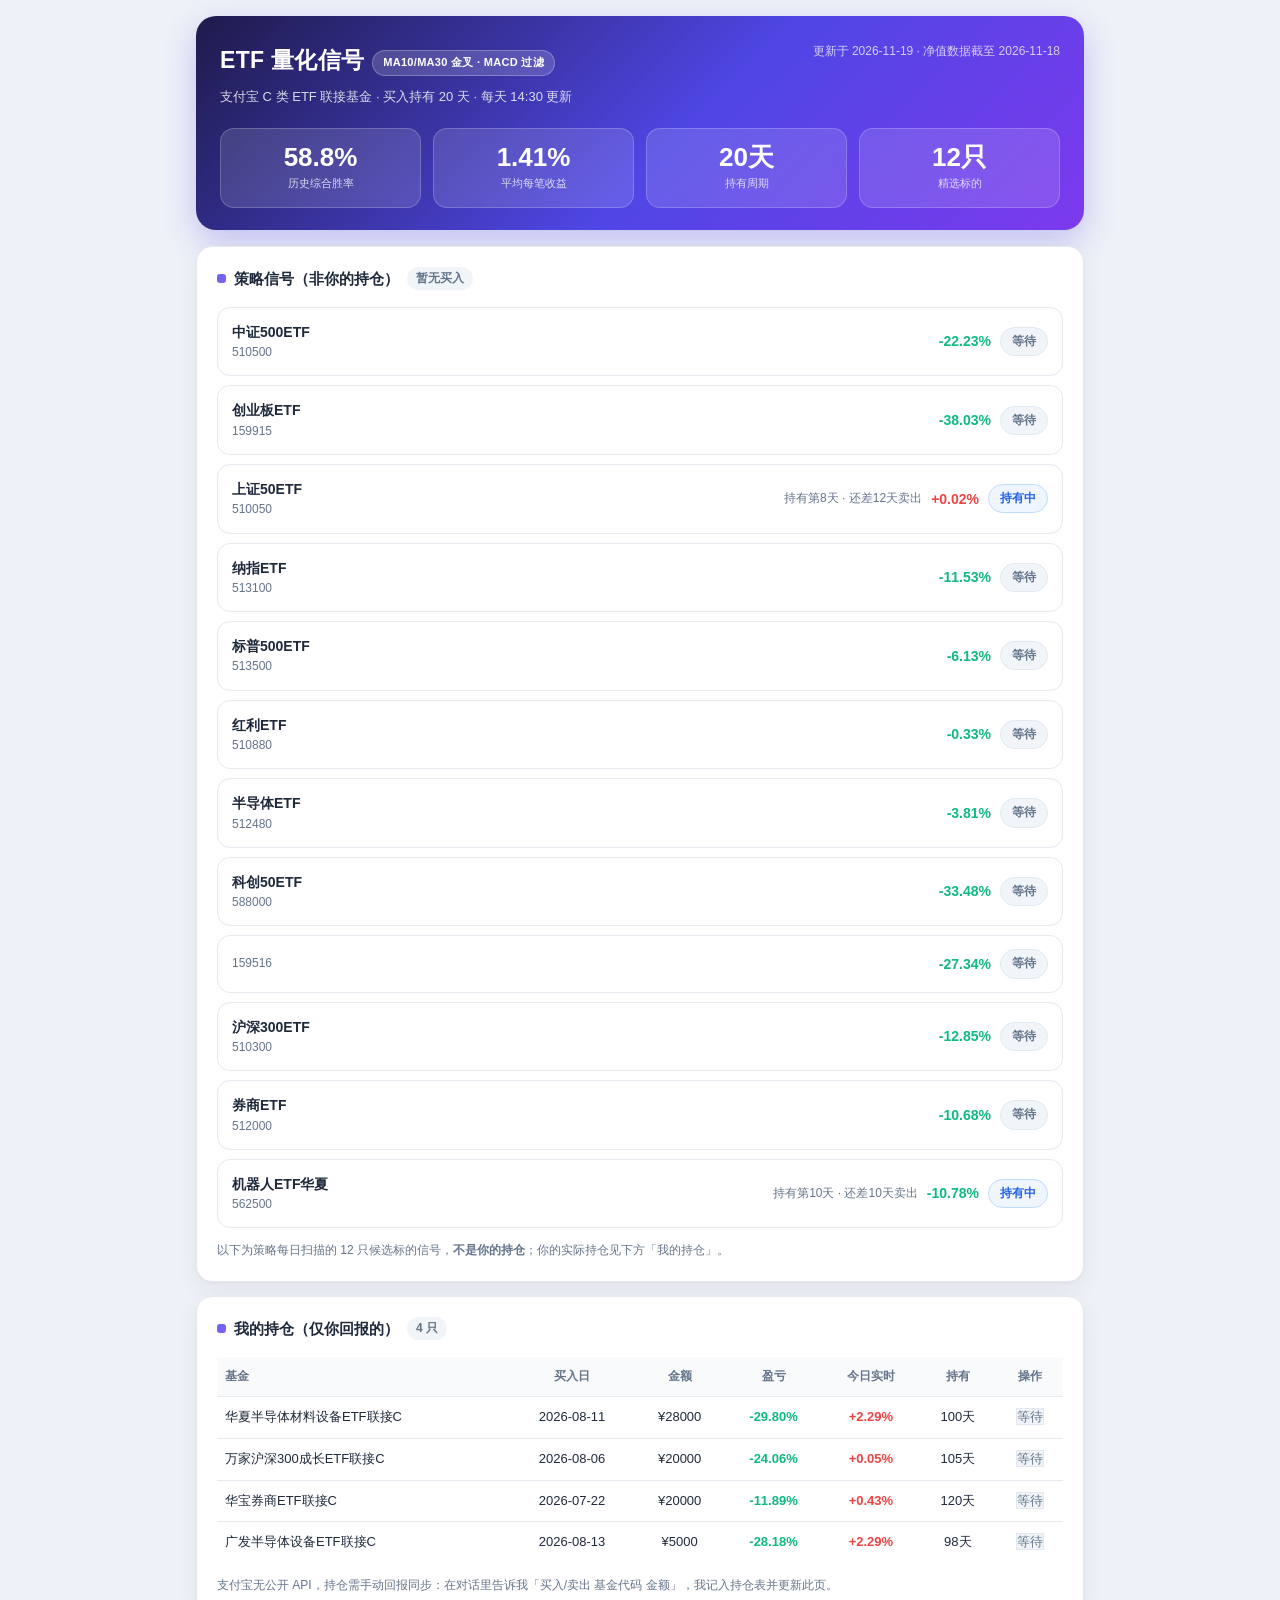
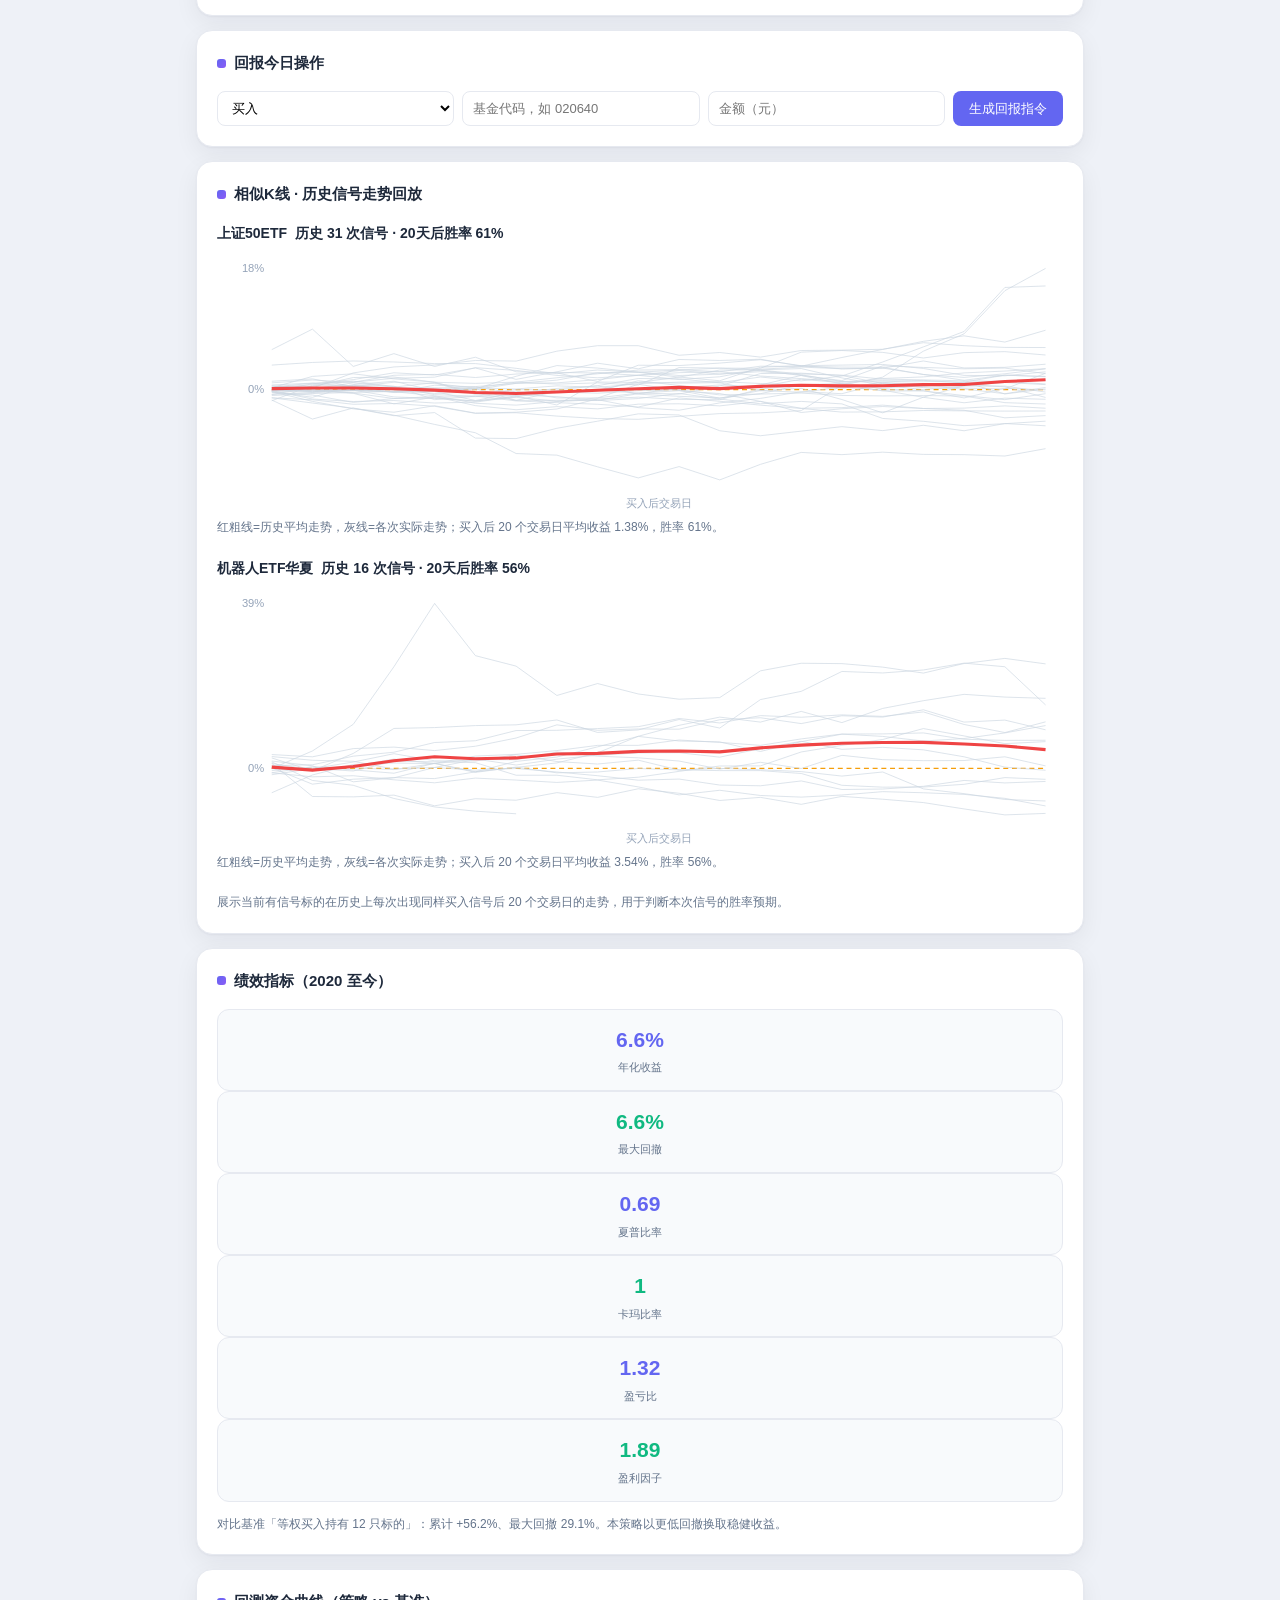
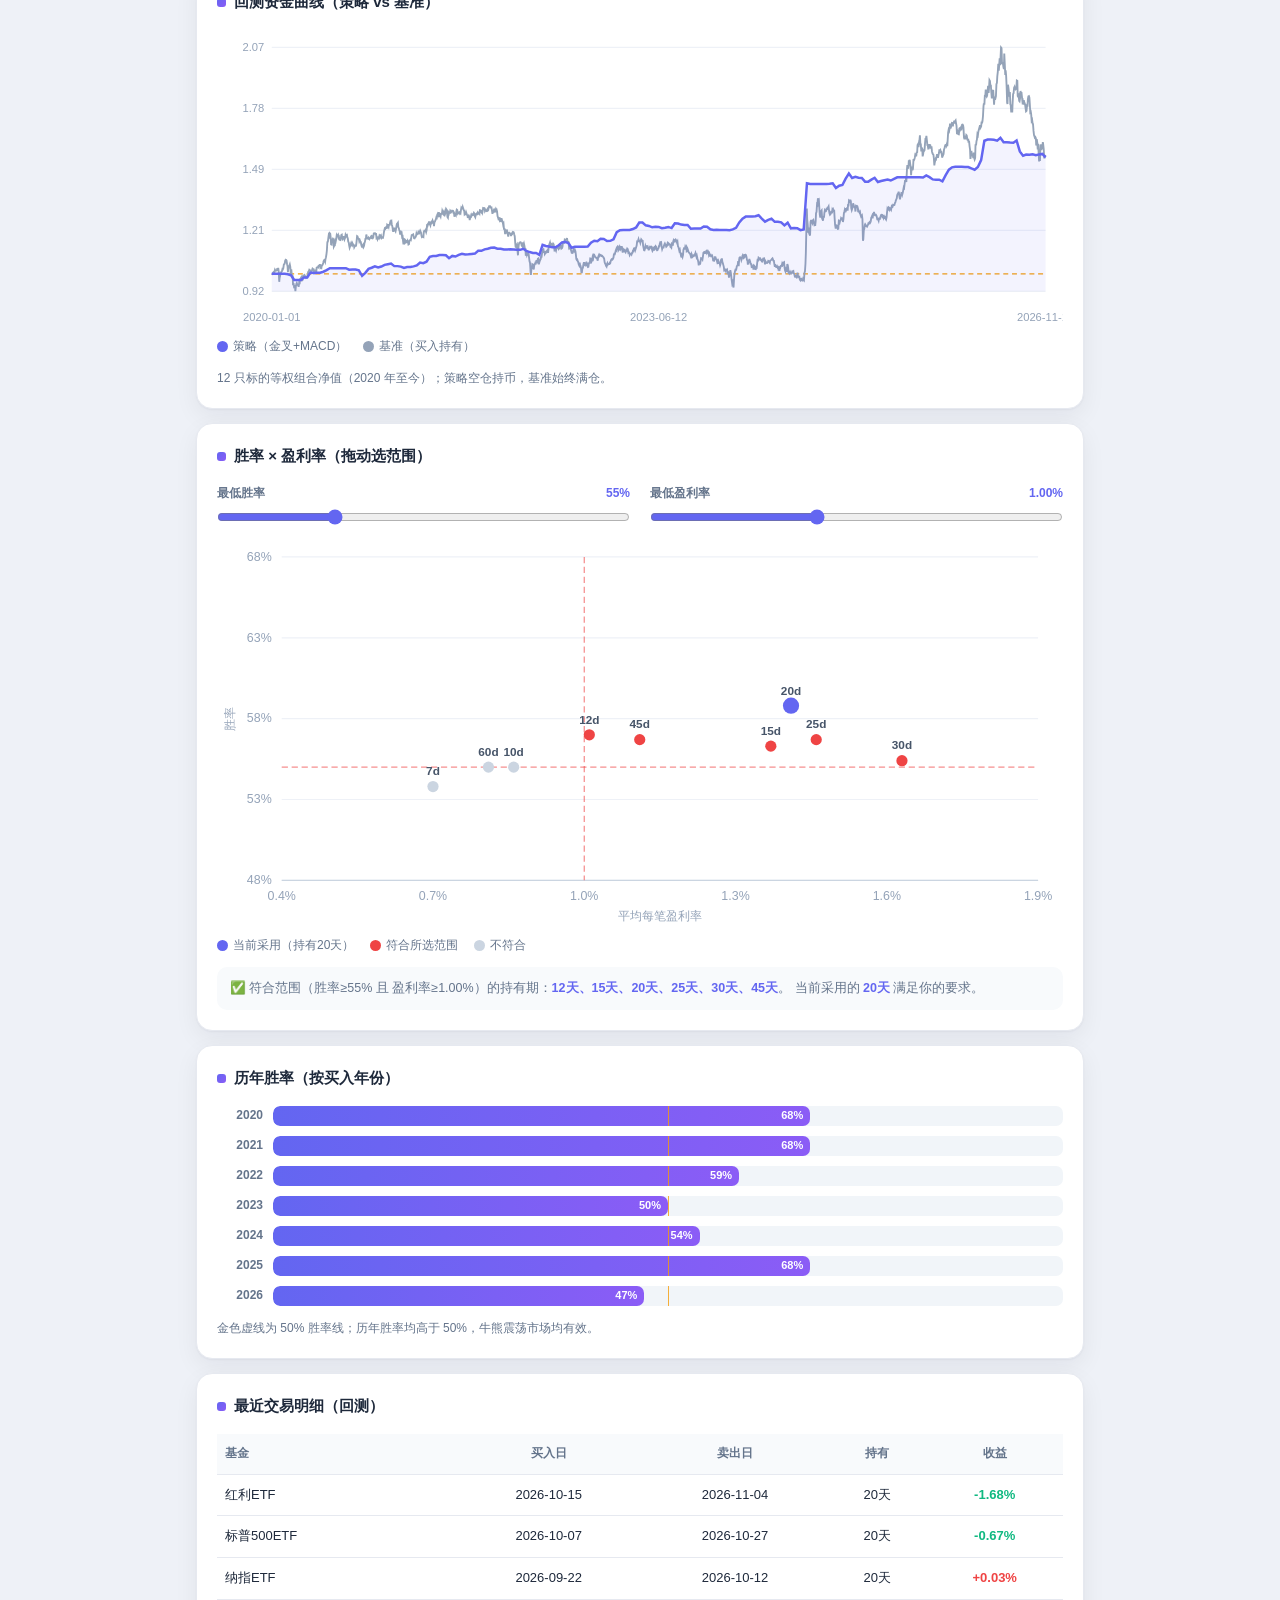
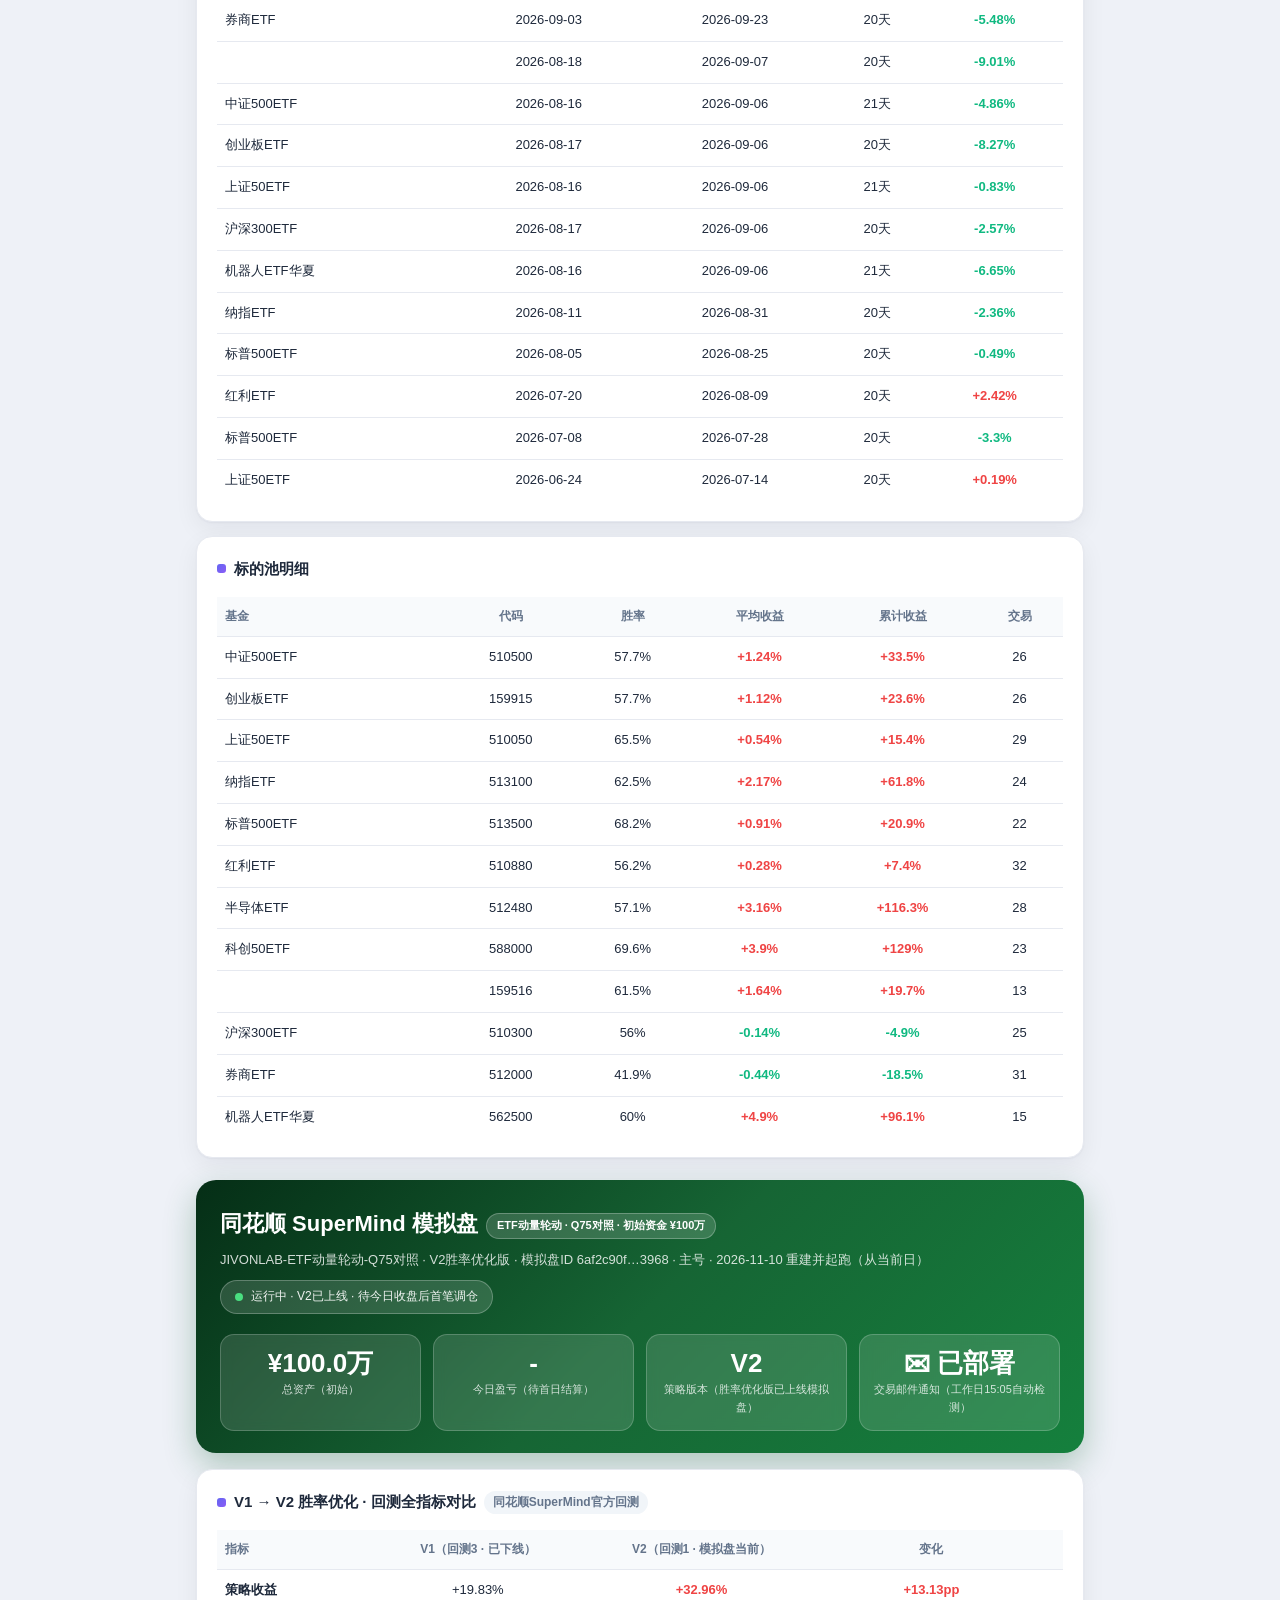
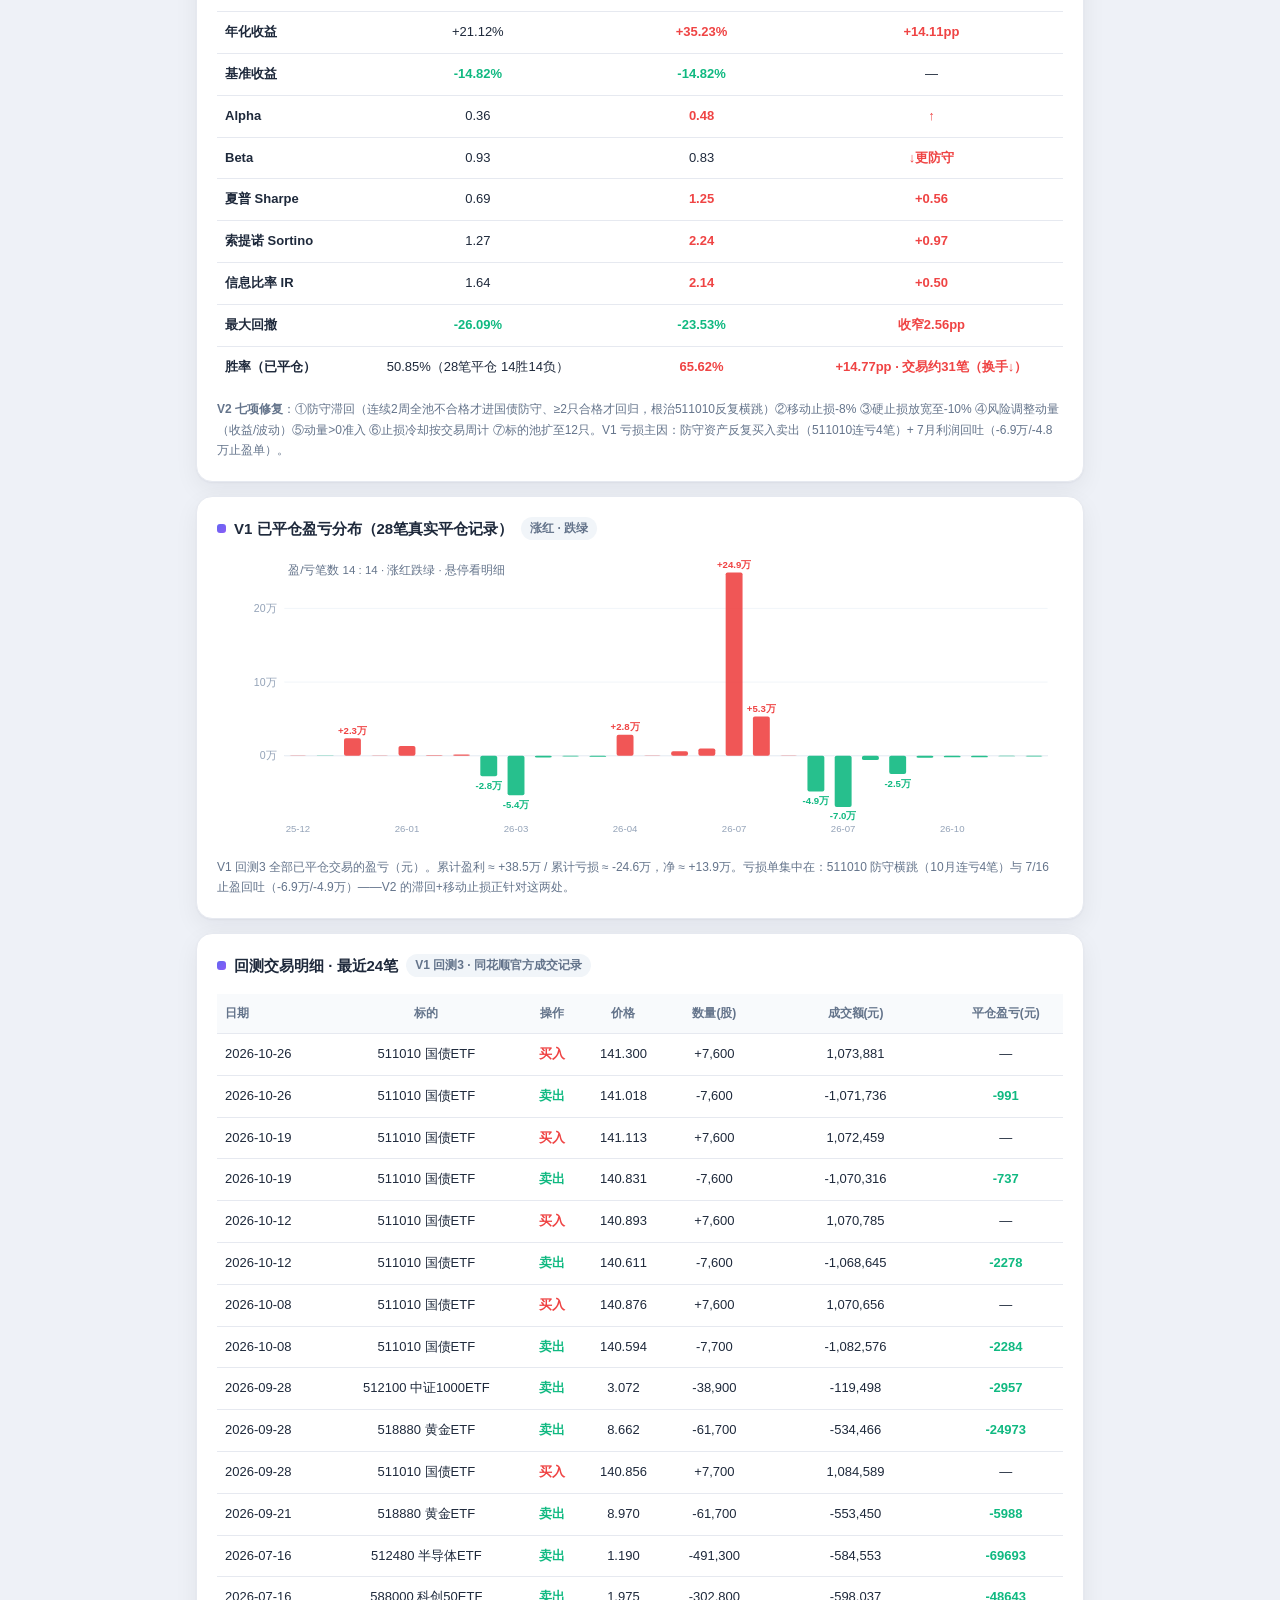
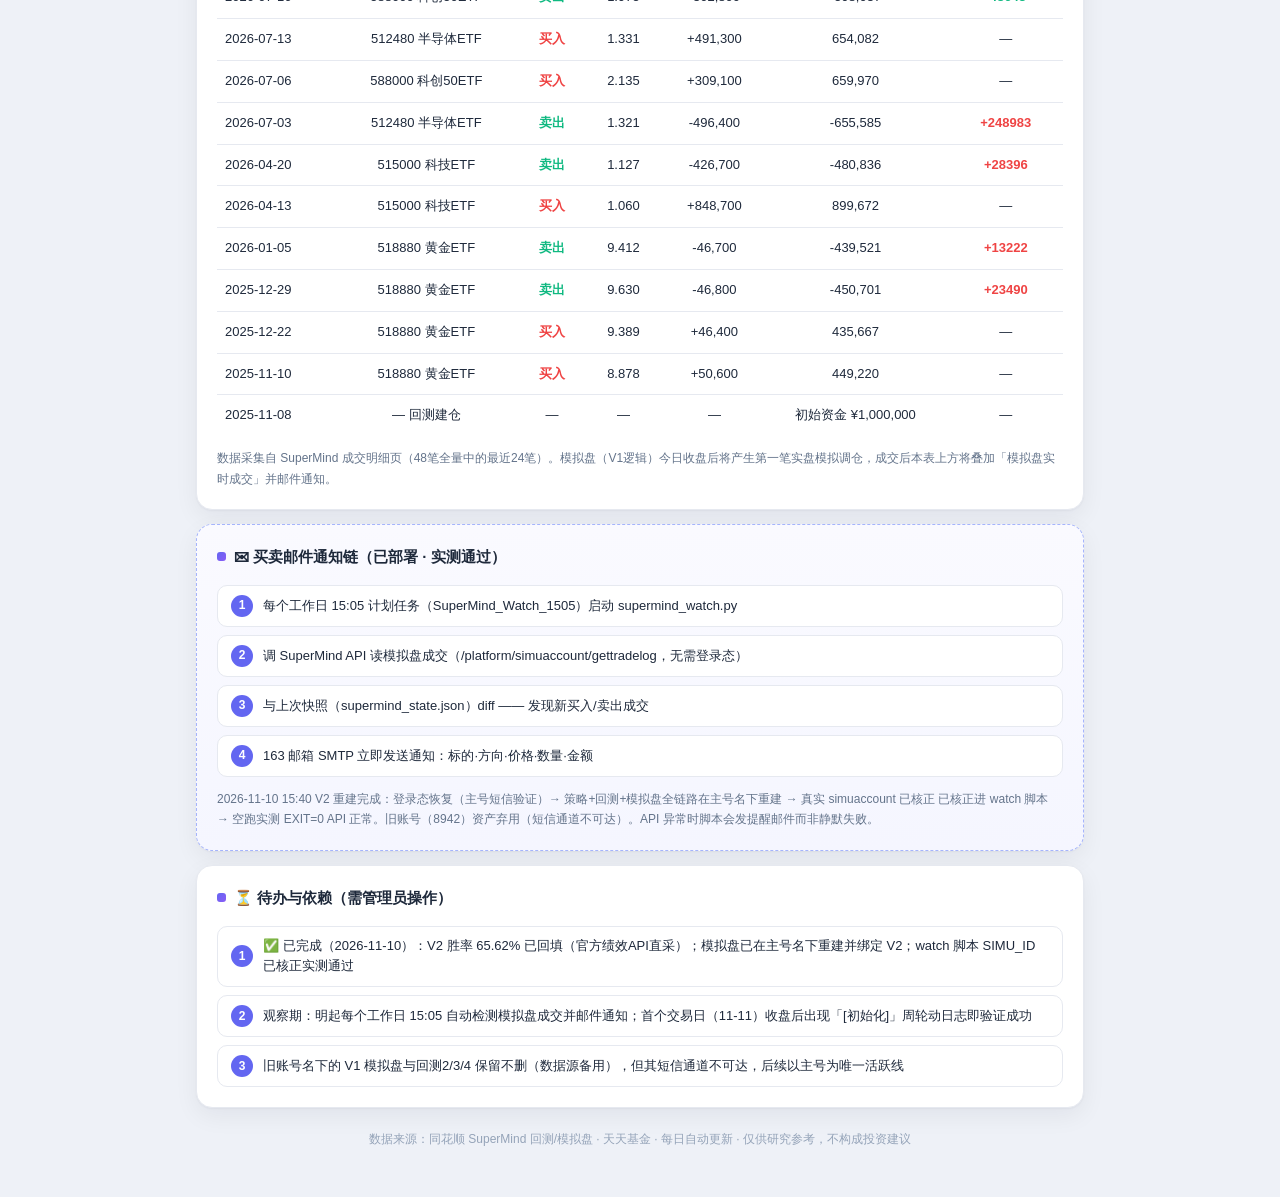
==== commit 3157721a: "daily run 2026-11-19-1606" ====
--- a/index.html
+++ b/index.html
@@ -117,7 +117,7 @@
         <h1>ETF 量化信号<span class="badge">MA10/MA30 金叉 · MACD 过滤</span></h1>
         <div class="sub">支付宝 C 类 ETF 联接基金 · 买入持有 20 天 · 每天 14:30 更新</div>
       </div>
-      <div class="date">更新于 2026-11-18 · 净值数据截至 2026-11-17</div>
+      <div class="date">更新于 2026-11-19 · 净值数据截至 2026-11-18</div>
     </div>
     <div class="kpis">
       <div class="kpi"><div class="v">58.8%</div><div class="l">历史综合胜率</div></div>
@@ -159,7 +159,7 @@
   <div class="card">
     <h2><span class="dot"></span>绩效指标（2020 至今）</h2>
     <div class="grid" id="metricsGrid"></div>
-    <div class="note">对比基准「等权买入持有 12 只标的」：累计 +55.7%、最大回撤 29.1%。本策略以更低回撤换取稳健收益。</div>
+    <div class="note">对比基准「等权买入持有 12 只标的」：累计 +56.2%、最大回撤 29.1%。本策略以更低回撤换取稳健收益。</div>
   </div>
 
   <div class="card">
@@ -273,7 +273,7 @@
   <footer>数据来源：同花顺 SuperMind 回测/模拟盘 · 天天基金 · 每日自动更新 · 仅供研究参考，不构成投资建议</footer>
 </div>
 <script>
-const DATA = {"date": "2026-11-18", "data_date": "2026-11-17", "strategy": {"fast": 10, "slow": 30, "hold_days": 20}, "summary": {"win_rate": 58.8, "trades": 294, "avg_ret": 1.41, "avg_hold": 20}, "signals": [{"code": "510500", "name": "中证500ETF", "state": "WAIT", "buy_date": "2026-08-16", "held_days": 94, "buy_nav": 2.7573, "latest_nav": 2.1538, "ret": -0.21887353570521884, "latest_date": "2026-11-17"}, {"code": "159915", "name": "创业板ETF", "state": "WAIT", "buy_date": "2026-08-17", "held_days": 93, "buy_nav": 4.2679, "latest_nav": 2.6659, "ret": -0.3753602474284776, "latest_date": "2026-11-17"}, {"code": "510050", "name": "上证50ETF", "state": "HOLDING", "buy_date": "2026-11-11", "held_days": 7, "buy_nav": 4.3661, "latest_nav": 4.3564, "ret": -0.0022216623531299273, "latest_date": "2026-11-17"}, {"code": "513100", "name": "纳指ETF", "state": "WAIT", "buy_date": "2026-09-22", "held_days": 57, "buy_nav": 10.2435, "latest_nav": 9.026, "ret": -0.11885585981354019, "latest_date": "2026-11-16"}, {"code": "513500", "name": "标普500ETF", "state": "WAIT", "buy_date": "2026-10-07", "held_days": 42, "buy_nav": 4.9524, "latest_nav": 4.6602, "ret": -0.059001696147322535, "latest_date": "2026-11-16"}, {"code": "510880", "name": "红利ETF", "state": "WAIT", "buy_date": "2026-10-15", "held_days": 34, "buy_nav": 3.2853, "latest_nav": 3.2844, "ret": -0.0002739475846953443, "latest_date": "2026-11-17"}, {"code": "512480", "name": "半导体ETF", "state": "WAIT", "buy_date": "2026-04-15", "held_days": 217, "buy_nav": 3.2386, "latest_nav": 3.0816, "ret": -0.04847773729389249, "latest_date": "2026-11-17"}, {"code": "588000", "name": "科创50ETF", "state": "WAIT", "buy_date": "2026-06-22", "held_days": 149, "buy_nav": 1.4031, "latest_nav": 0.9171, "ret": -0.3463758819756254, "latest_date": "2026-11-17"}, {"code": "159516", "name": "", "state": "WAIT", "buy_date": "2026-08-18", "held_days": 92, "buy_nav": 2.9464, "latest_nav": 2.0912, "ret": -0.2902525115395058, "latest_date": "2026-11-17"}, {"code": "510300", "name": "沪深300ETF", "state": "WAIT", "buy_date": "2026-08-17", "held_days": 93, "buy_nav": 2.1024, "latest_nav": 1.8319, "ret": -0.1286624809741247, "latest_date": "2026-11-17"}, {"code": "512000", "name": "券商ETF", "state": "WAIT", "buy_date": "2026-09-03", "held_days": 76, "buy_nav": 1.0576, "latest_nav": 0.9408, "ret": -0.11043872919818465, "latest_date": "2026-11-17"}, {"code": "562500", "name": "机器人ETF华夏", "state": "HOLDING", "buy_date": "2026-11-09", "held_days": 9, "buy_nav": 0.8913, "latest_nav": 0.8007, "ret": -0.10164927633793341, "latest_date": "2026-11-17"}], "yearly": [{"year": "2020", "win_rate": 68.0}, {"year": "2021", "win_rate": 68.0}, {"year": "2022", "win_rate": 59.0}, {"year": "2023", "win_rate": 50.0}, {"year": "2024", "win_rate": 54.0}, {"year": "2025", "win_rate": 68.0}, {"year": "2026", "win_rate": 47.0}], "funds": [{"code": "510500", "name": "中证500ETF", "win_rate": 57.7, "avg_ret": 1.24, "cum_ret": 33.5, "trades": 26}, {"code": "159915", "name": "创业板ETF", "win_rate": 57.7, "avg_ret": 1.12, "cum_ret": 23.6, "trades": 26}, {"code": "510050", "name": "上证50ETF", "win_rate": 65.5, "avg_ret": 0.54, "cum_ret": 15.4, "trades": 29}, {"code": "513100", "name": "纳指ETF", "win_rate": 62.5, "avg_ret": 2.17, "cum_ret": 61.8, "trades": 24}, {"code": "513500", "name": "标普500ETF", "win_rate": 68.2, "avg_ret": 0.91, "cum_ret": 20.9, "trades": 22}, {"code": "510880", "name": "红利ETF", "win_rate": 56.2, "avg_ret": 0.28, "cum_ret": 7.4, "trades": 32}, {"code": "512480", "name": "半导体ETF", "win_rate": 57.1, "avg_ret": 3.16, "cum_ret": 116.3, "trades": 28}, {"code": "588000", "name": "科创50ETF", "win_rate": 69.6, "avg_ret": 3.9, "cum_ret": 129.0, "trades": 23}, {"code": "159516", "name": "", "win_rate": 61.5, "avg_ret": 1.64, "cum_ret": 19.7, "trades": 13}, {"code": "510300", "name": "沪深300ETF", "win_rate": 56.0, "avg_ret": -0.14, "cum_ret": -4.9, "trades": 25}, {"code": "512000", "name": "券商ETF", "win_rate": 41.9, "avg_ret": -0.44, "cum_ret": -18.5, "trades": 31}, {"code": "562500", "name": "机器人ETF华夏", "win_rate": 60.0, "avg_ret": 4.9, "cum_ret": 96.1, "trades": 15}], "param_space": [{"hold_days": 7, "win_rate": 53.6, "avg_ret": 0.7, "trades": 302}, {"hold_days": 10, "win_rate": 55.0, "avg_ret": 0.86, "trades": 300}, {"hold_days": 12, "win_rate": 57.0, "avg_ret": 1.01, "trades": 300}, {"hold_days": 15, "win_rate": 56.3, "avg_ret": 1.37, "trades": 300}, {"hold_days": 20, "win_rate": 58.8, "avg_ret": 1.41, "trades": 294}, {"hold_days": 25, "win_rate": 56.7, "avg_ret": 1.46, "trades": 289}, {"hold_days": 30, "win_rate": 55.4, "avg_ret": 1.63, "trades": 278}, {"hold_days": 45, "win_rate": 56.7, "avg_ret": 1.11, "trades": 252}, {"hold_days": 60, "win_rate": 55.0, "avg_ret": 0.81, "trades": 229}], "equity": [["2020-01-01", 1.0], ["2020-01-09", 1.0], ["2020-01-20", 1.0], ["2020-02-06", 1.0], ["2020-02-17", 1.0], ["2020-02-26", 0.9984], ["2020-03-08", 0.9927], ["2020-03-17", 0.9709], ["2020-03-26", 0.9706], ["2020-04-07", 0.9706], ["2020-04-16", 0.9827], ["2020-04-27", 0.9828], ["2020-05-11", 1.006], ["2020-05-20", 1.0032], ["2020-05-31", 1.005], ["2020-06-09", 1.005], ["2020-06-18", 1.0097], ["2020-07-01", 1.0173], ["2020-07-12", 1.0264], ["2020-07-21", 1.0264], ["2020-07-30", 1.0264], ["2020-08-10", 1.0264], ["2020-08-18", 1.0264], ["2020-08-27", 1.0264], ["2020-09-07", 1.0234], ["2020-09-16", 1.0205], ["2020-09-27", 1.0198], ["2020-10-14", 1.0161], ["2020-10-25", 0.9905], ["2020-11-03", 1.0047], ["2020-11-12", 1.0233], ["2020-11-23", 1.029], ["2020-12-02", 1.0359], ["2020-12-13", 1.0296], ["2020-12-22", 1.0346], ["2021-01-03", 1.042], ["2021-01-12", 1.0449], ["2021-01-21", 1.048], ["2021-02-01", 1.0366], ["2021-02-17", 1.0366], ["2021-02-28", 1.0341], ["2021-03-09", 1.0278], ["2021-03-18", 1.0321], ["2021-03-29", 1.0321], ["2021-04-07", 1.0383], ["2021-04-18", 1.0419], ["2021-04-27", 1.0523], ["2021-05-11", 1.0515], ["2021-05-20", 1.0526], ["2021-05-31", 1.0803], ["2021-06-09", 1.0838], ["2021-06-21", 1.0849], ["2021-06-30", 1.0885], ["2021-07-11", 1.0885], ["2021-07-20", 1.0876], ["2021-07-29", 1.0741], ["2021-08-09", 1.0845], ["2021-08-18", 1.0814], ["2021-08-29", 1.0892], ["2021-09-07", 1.0944], ["2021-09-16", 1.0915], ["2021-09-29", 1.0925], ["2021-10-17", 1.0939], ["2021-10-26", 1.0959], ["2021-11-04", 1.1092], ["2021-11-15", 1.1089], ["2021-11-23", 1.117], ["2021-12-02", 1.1189], ["2021-12-13", 1.1242], ["2021-12-22", 1.1242], ["2022-01-03", 1.1219], ["2022-01-12", 1.117], ["2022-01-23", 1.1145], ["2022-02-08", 1.1145], ["2022-02-17", 1.1156], ["2022-02-28", 1.1151], ["2022-03-09", 1.1134], ["2022-03-20", 1.1135], ["2022-03-29", 1.1181], ["2022-04-11", 1.1083], ["2022-04-20", 1.1031], ["2022-05-04", 1.0986], ["2022-05-15", 1.0986], ["2022-05-24", 1.0901], ["2022-06-05", 1.1371], ["2022-06-14", 1.1319], ["2022-06-23", 1.1295], ["2022-07-04", 1.1252], ["2022-07-12", 1.1252], ["2022-07-21", 1.1353], ["2022-08-01", 1.1427], ["2022-08-10", 1.1558], ["2022-08-21", 1.1452], ["2022-08-30", 1.1259], ["2022-09-08", 1.128], ["2022-09-20", 1.1281], ["2022-09-29", 1.1281], ["2022-10-17", 1.1281], ["2022-10-26", 1.1285], ["2022-11-06", 1.1467], ["2022-11-15", 1.1564], ["2022-11-24", 1.1543], ["2022-12-05", 1.1652], ["2022-12-14", 1.1645], ["2022-12-25", 1.155], ["2023-01-03", 1.1559], ["2023-01-12", 1.1626], ["2023-01-30", 1.1972], ["2023-02-08", 1.2059], ["2023-02-19", 1.207], ["2023-02-27", 1.207], ["2023-03-08", 1.207], ["2023-03-19", 1.2104], ["2023-03-28", 1.2169], ["2023-04-09", 1.2417], ["2023-04-18", 1.2447], ["2023-04-27", 1.227], ["2023-05-11", 1.2247], ["2023-05-22", 1.2214], ["2023-05-31", 1.2223], ["2023-06-11", 1.2159], ["2023-06-20", 1.2159], ["2023-07-03", 1.2175], ["2023-07-12", 1.2218], ["2023-07-23", 1.2163], ["2023-08-01", 1.2396], ["2023-08-10", 1.2375], ["2023-08-21", 1.2327], ["2023-08-30", 1.2304], ["2023-09-10", 1.2314], ["2023-09-19", 1.2131], ["2023-09-27", 1.2136], ["2023-10-16", 1.2139], ["2023-10-25", 1.2139], ["2023-11-05", 1.2221], ["2023-11-14", 1.2339], ["2023-11-23", 1.2126], ["2023-12-04", 1.2076], ["2023-12-13", 1.2084], ["2023-12-24", 1.2078], ["2024-01-02", 1.2078], ["2024-01-11", 1.2064], ["2024-01-22", 1.2035], ["2024-01-31", 1.2107], ["2024-02-19", 1.2148], ["2024-02-28", 1.2431], ["2024-03-10", 1.2611], ["2024-03-19", 1.2703], ["2024-03-28", 1.2703], ["2024-04-10", 1.2712], ["2024-04-21", 1.2724], ["2024-05-05", 1.2769], ["2024-05-14", 1.261], ["2024-05-22", 1.2581], ["2024-06-02", 1.2544], ["2024-06-12", 1.2634], ["2024-06-23", 1.2575], ["2024-07-01", 1.246], ["2024-07-10", 1.2438], ["2024-07-21", 1.247], ["2024-07-30", 1.2416], ["2024-08-08", 1.2163], ["2024-08-19", 1.2164], ["2024-08-28", 1.2137], ["2024-09-08", 1.2043], ["2024-09-19", 1.2098], ["2024-10-07", 1.4472], ["2024-10-16", 1.4248], ["2024-10-27", 1.4248], ["2024-11-05", 1.4248], ["2024-11-14", 1.4248], ["2024-11-25", 1.4248], ["2024-12-04", 1.4247], ["2024-12-15", 1.4261], ["2024-12-24", 1.4285], ["2025-01-02", 1.4072], ["2025-01-13", 1.4162], ["2025-01-22", 1.4164], ["2025-02-10", 1.435], ["2025-02-19", 1.4544], ["2025-03-02", 1.4532], ["2025-03-11", 1.4589], ["2025-03-20", 1.4542], ["2025-03-31", 1.4523], ["2025-04-10", 1.436], ["2025-04-21", 1.436], ["2025-05-05", 1.4441], ["2025-05-14", 1.4559], ["2025-05-25", 1.4365], ["2025-06-04", 1.4391], ["2025-06-15", 1.4418], ["2025-06-24", 1.4492], ["2025-07-03", 1.4434], ["2025-07-14", 1.4487], ["2025-07-23", 1.4563], ["2025-08-03", 1.4563], ["2025-08-12", 1.4563], ["2025-08-20", 1.4563], ["2025-08-31", 1.4563], ["2025-09-09", 1.4563], ["2025-09-18", 1.4563], ["2025-09-29", 1.4563], ["2025-10-16", 1.4543], ["2025-10-27", 1.4589], ["2025-11-05", 1.4589], ["2025-11-16", 1.4492], ["2025-11-25", 1.445], ["2025-12-04", 1.4459], ["2025-12-15", 1.4332], ["2025-12-24", 1.4666], ["2026-01-06", 1.4942], ["2026-01-15", 1.5025], ["2026-01-26", 1.5046], ["2026-02-04", 1.5061], ["2026-02-23", 1.5061], ["2026-03-04", 1.5047], ["2026-03-15", 1.5053], ["2026-03-24", 1.4984], ["2026-04-02", 1.4921], ["2026-04-13", 1.5063], ["2026-04-22", 1.5333], ["2026-05-06", 1.6285], ["2026-05-17", 1.6347], ["2026-05-26", 1.6347], ["2026-06-04", 1.6347], ["2026-06-15", 1.6311], ["2026-06-25", 1.6268], ["2026-07-06", 1.6288], ["2026-07-15", 1.623], ["2026-07-26", 1.6203], ["2026-08-04", 1.6183], ["2026-08-13", 1.6243], ["2026-08-24", 1.5736], ["2026-09-02", 1.5675], ["2026-09-13", 1.5648], ["2026-09-22", 1.5652], ["2026-10-11", 1.5658], ["2026-10-20", 1.5636], ["2026-10-29", 1.5651], ["2026-11-09", 1.5648], ["2026-11-17", 1.5511]], "benchmark": [["2020-01-01", 1.0], ["2020-01-02", 0.9986], ["2020-01-05", 1.0012], ["2020-01-06", 1.0048], ["2020-01-07", 0.9958], ["2020-01-08", 1.0066], ["2020-01-09", 1.0078], ["2020-01-12", 1.0189], ["2020-01-13", 1.0146], ["2020-01-14", 1.0149], ["2020-01-15", 1.0152], ["2020-01-16", 1.0164], ["2020-01-19", 1.0263], ["2020-01-20", 1.0186], ["2020-01-21", 1.0275], ["2020-01-22", 1.0108], ["2020-02-02", 0.9623], ["2020-02-03", 0.9798], ["2020-02-04", 0.9893], ["2020-02-05", 1.0037], ["2020-02-06", 1.0066], ["2020-02-09", 1.0105], ["2020-02-10", 1.0121], ["2020-02-11", 1.0222], ["2020-02-12", 1.0208], ["2020-02-13", 1.0262], ["2020-02-16", 1.0432], ["2020-02-17", 1.0471], ["2020-02-18", 1.0479], ["2020-02-19", 1.0627], ["2020-02-20", 1.0664], ["2020-02-23", 1.0653], ["2020-02-24", 1.0625], ["2020-02-25", 1.0459], ["2020-02-26", 1.0359], ["2020-02-27", 1.0084], ["2020-03-01", 1.0322], ["2020-03-02", 1.0309], ["2020-03-03", 1.0391], ["2020-03-04", 1.044], ["2020-03-05", 1.032], ["2020-03-08", 0.9963], ["2020-03-09", 1.0219], ["2020-03-10", 1.003], ["2020-03-11", 0.9796], ["2020-03-12", 0.993], ["2020-03-15", 0.9458], ["2020-03-16", 0.9564], ["2020-03-17", 0.9396], ["2020-03-18", 0.943], ["2020-03-19", 0.9423], ["2020-03-22", 0.9175], ["2020-03-23", 0.9411], ["2020-03-24", 0.9527], ["2020-03-25", 0.9565], ["2020-03-26", 0.9492], ["2020-03-29", 0.9472], ["2020-03-30", 0.9459], ["2020-03-31", 0.9384], ["2020-04-01", 0.9566], ["2020-04-02", 0.9507], ["2020-04-06", 0.9739], ["2020-04-07", 0.9768], ["2020-04-08", 0.9809], ["2020-04-09", 0.9706], ["2020-04-12", 0.9651], ["2020-04-13", 0.9835], ["2020-04-14", 0.9784], ["2020-04-15", 0.9855], ["2020-04-16", 0.9928], ["2020-04-19", 0.9938], ["2020-04-20", 0.9811], ["2020-04-21", 0.9893], ["2020-04-22", 0.9853], ["2020-04-23", 0.9802], ["2020-04-26", 0.9822], ["2020-04-27", 0.9853], ["2020-04-28", 0.9912], ["2020-04-29", 1.0039], ["2020-05-05", 1.0105], ["2020-05-06", 1.0118], ["2020-05-07", 1.0194], ["2020-05-10", 1.0176], ["2020-05-11", 1.0166], ["2020-05-12", 1.0155], ["2020-05-13", 1.012], ["2020-05-14", 1.0164], ["2020-05-17", 1.0174], ["2020-05-18", 1.0247], ["2020-05-19", 1.0226], ["2020-05-20", 1.0138], ["2020-05-21", 1.0031], ["2020-05-24", 1.0026], ["2020-05-25", 1.0125], ["2020-05-26", 1.0076], ["2020-05-27", 1.0079], ["2020-05-28", 1.0103], ["2020-05-31", 1.0291], ["2020-06-01", 1.0309], ["2020-06-02", 1.0315], ["2020-06-03", 1.0296], ["2020-06-04", 1.0375], ["2020-06-07", 1.0375], ["2020-06-08", 1.0419], ["2020-06-09", 1.0414], ["2020-06-10", 1.028], ["2020-06-11", 1.0307], ["2020-06-14", 1.0279], ["2020-06-15", 1.0396], ["2020-06-16", 1.0399], ["2020-06-17", 1.0445], ["2020-06-18", 1.0527], ["2020-06-21", 1.0605], ["2020-06-22", 1.064], ["2020-06-23", 1.0631], ["2020-06-28", 1.0567], ["2020-06-29", 1.0707], ["2020-06-30", 1.0789], ["2020-07-01", 1.0947], ["2020-07-02", 1.1096], ["2020-07-05", 1.1504], ["2020-07-06", 1.1516], ["2020-07-07", 1.1703], ["2020-07-08", 1.1827], ["2020-07-09", 1.1781], ["2020-07-12", 1.1923], ["2020-07-13", 1.1899], ["2020-07-14", 1.175], ["2020-07-15", 1.1396], ["2020-07-16", 1.1381], ["2020-07-19", 1.1619], ["2020-07-20", 1.1608], ["2020-07-21", 1.1657], ["2020-07-22", 1.1626], ["2020-07-23", 1.129], ["2020-07-26", 1.1334], ["2020-07-27", 1.1349], ["2020-07-28", 1.1566], ["2020-07-29", 1.1526], ["2020-07-30", 1.1641], ["2020-08-02", 1.1818], ["2020-08-03", 1.1778], ["2020-08-04", 1.1809], ["2020-08-05", 1.1848], ["2020-08-06", 1.1725], ["2020-08-09", 1.1748], ["2020-08-10", 1.1615], ["2020-08-11", 1.1601], ["2020-08-12", 1.1594], ["2020-08-13", 1.1675], ["2020-08-16", 1.1837], ["2020-08-17", 1.1851], ["2020-08-18", 1.1695], ["2020-08-19", 1.1638], ["2020-08-20", 1.1689], ["2020-08-23", 1.174], ["2020-08-24", 1.1741], ["2020-08-25", 1.1635], ["2020-08-26", 1.1693], ["2020-08-27", 1.1834], ["2020-08-30", 1.1789], ["2020-08-31", 1.1838], ["2020-09-01", 1.1849], ["2020-09-02", 1.1726], ["2020-09-03", 1.1682], ["2020-09-06", 1.152], ["2020-09-07", 1.1481], ["2020-09-08", 1.1353], ["2020-09-09", 1.1243], ["2020-09-10", 1.1309], ["2020-09-13", 1.1383], ["2020-09-14", 1.1434], ["2020-09-15", 1.1362], ["2020-09-16", 1.1339], ["2020-09-17", 1.145], ["2020-09-20", 1.1407], ["2020-09-21", 1.1375], ["2020-09-22", 1.1358], ["2020-09-23", 1.1252], ["2020-09-24", 1.13], ["2020-09-27", 1.1312], ["2020-09-28", 1.1345], ["2020-09-29", 1.1338], ["2020-10-08", 1.1537], ["2020-10-11", 1.1779], ["2020-10-12", 1.1767], ["2020-10-13", 1.1701], ["2020-10-14", 1.166], ["2020-10-15", 1.1634], ["2020-10-18", 1.1535], ["2020-10-19", 1.1588], ["2020-10-20", 1.1523], ["2020-10-21", 1.1505], ["2020-10-22", 1.1382], ["2020-10-25", 1.1303], ["2020-10-26", 1.133], ["2020-10-27", 1.1299], ["2020-10-28", 1.1357], ["2020-10-29", 1.1269], ["2020-11-01", 1.132], ["2020-11-02", 1.1444], ["2020-11-03", 1.1509], ["2020-11-04", 1.165], ["2020-11-05", 1.1661], ["2020-11-08", 1.1858], ["2020-11-09", 1.1756], ["2020-11-10", 1.167], ["2020-11-11", 1.1669], ["2020-11-12", 1.1658], ["2020-11-15", 1.1719], ["2020-11-16", 1.1686], ["2020-11-17", 1.1644], ["2020-11-18", 1.1686], ["2020-11-19", 1.17], ["2020-11-22", 1.1769], ["2020-11-23", 1.1782], ["2020-11-24", 1.1679], ["2020-11-25", 1.1678], ["2020-11-26", 1.1751], ["2020-11-29", 1.1737], ["2020-11-30", 1.191], ["2020-12-01", 1.1918], ["2020-12-02", 1.1909], ["2020-12-03", 1.1917], ["2020-12-06", 1.1872], ["2020-12-07", 1.1874], ["2020-12-08", 1.1695], ["2020-12-09", 1.1715], ["2020-12-10", 1.1643], ["2020-12-13", 1.1693], ["2020-12-14", 1.1715], ["2020-12-15", 1.1682], ["2020-12-16", 1.179], ["2020-12-17", 1.1755], ["2020-12-20", 1.1871], ["2020-12-21", 1.1679], ["2020-12-22", 1.1762], ["2020-12-23", 1.1696], ["2020-12-24", 1.1724], ["2020-12-27", 1.1709], ["2020-12-28", 1.1705], ["2020-12-29", 1.1817], ["2020-12-30", 1.1979], ["2021-01-03", 1.2083], ["2021-01-04", 1.2154], ["2021-01-05", 1.2137], ["2021-01-06", 1.2198], ["2021-01-07", 1.2208], ["2021-01-10", 1.2127], ["2021-01-11", 1.2321], ["2021-01-12", 1.2299], ["2021-01-13", 1.2245], ["2021-01-14", 1.2206], ["2021-01-17", 1.2344], ["2021-01-18", 1.2276], ["2021-01-19", 1.2402], ["2021-01-20", 1.2484], ["2021-01-21", 1.2447], ["2021-01-24", 1.248], ["2021-01-25", 1.2325], ["2021-01-26", 1.225], ["2021-01-27", 1.2098], ["2021-01-28", 1.1989], ["2021-01-31", 1.2071], ["2021-02-01", 1.2178], ["2021-02-02", 1.2084], ["2021-02-03", 1.2055], ["2021-02-04", 1.2012], ["2021-02-07", 1.2126], ["2021-02-08", 1.2278], ["2021-02-09", 1.2358], ["2021-02-17", 1.2384], ["2021-02-18", 1.2416], ["2021-02-21", 1.2203], ["2021-02-22", 1.2167], ["2021-02-23", 1.2076], ["2021-02-24", 1.2002], ["2021-02-25", 1.1851], ["2021-02-28", 1.2038], ["2021-03-01", 1.1948], ["2021-03-02", 1.201], ["2021-03-03", 1.1787], ["2021-03-04", 1.1838], ["2021-03-07", 1.1563], ["2021-03-08", 1.1428], ["2021-03-09", 1.143], ["2021-03-10", 1.1637], ["2021-03-11", 1.1615], ["2021-03-14", 1.1473], ["2021-03-15", 1.1505], ["2021-03-16", 1.1561], ["2021-03-17", 1.1545], ["2021-03-18", 1.1453], ["2021-03-21", 1.1553], ["2021-03-22", 1.1492], ["2021-03-23", 1.1389], ["2021-03-24", 1.1401], ["2021-03-25", 1.1574], ["2021-03-28", 1.1582], ["2021-03-29", 1.161], ["2021-03-30", 1.1594], ["2021-03-31", 1.1734], ["2021-04-01", 1.1836], ["2021-04-05", 1.1848], ["2021-04-06", 1.1834], ["2021-04-07", 1.186], ["2021-04-08", 1.1796], ["2021-04-11", 1.1681], ["2021-04-12", 1.1676], ["2021-04-13", 1.1728], ["2021-04-14", 1.1733], ["2021-04-15", 1.1773], ["2021-04-18", 1.1907], ["2021-04-19", 1.1858], ["2021-04-20", 1.1879], ["2021-04-21", 1.189], ["2021-04-22", 1.1969], ["2021-04-25", 1.1933], ["2021-04-26", 1.1918], ["2021-04-27", 1.198], ["2021-04-28", 1.204], ["2021-04-29", 1.2], ["2021-05-05", 1.1939], ["2021-05-06", 1.1795], ["2021-05-09", 1.1733], ["2021-05-10", 1.1747], ["2021-05-11", 1.1762], ["2021-05-12", 1.1746], ["2021-05-13", 1.1981], ["2021-05-16", 1.203], ["2021-05-17", 1.2006], ["2021-05-18", 1.2006], ["2021-05-19", 1.2051], ["2021-05-20", 1.1973], ["2021-05-23", 1.2072], ["2021-05-24", 1.2279], ["2021-05-25", 1.2265], ["2021-05-26", 1.236], ["2021-05-27", 1.2351], ["2021-05-30", 1.2444], ["2021-05-31", 1.2449], ["2021-06-01", 1.2358], ["2021-06-02", 1.2301], ["2021-06-03", 1.2409], ["2021-06-06", 1.2447], ["2021-06-07", 1.2401], ["2021-06-08", 1.2417], ["2021-06-09", 1.2519], ["2021-06-10", 1.2458], ["2021-06-14", 1.2424], ["2021-06-15", 1.2259], ["2021-06-16", 1.2446], ["2021-06-17", 1.2477], ["2021-06-20", 1.2536], ["2021-06-21", 1.2579], ["2021-06-22", 1.2679], ["2021-06-23", 1.2653], ["2021-06-24", 1.2793], ["2021-06-27", 1.2843], ["2021-06-28", 1.2786], ["2021-06-29", 1.2914], ["2021-06-30", 1.2851], ["2021-07-01", 1.2683], ["2021-07-04", 1.2773], ["2021-07-05", 1.2713], ["2021-07-06", 1.2841], ["2021-07-07", 1.2854], ["2021-07-08", 1.2848], ["2021-07-11", 1.2981], ["2021-07-12", 1.2922], ["2021-07-13", 1.2844], ["2021-07-14", 1.2912], ["2021-07-15", 1.2807], ["2021-07-18", 1.2773], ["2021-07-19", 1.2833], ["2021-07-20", 1.299], ["2021-07-21", 1.3071], ["2021-07-22", 1.3033], ["2021-07-25", 1.289], ["2021-07-26", 1.269], ["2021-07-27", 1.2653], ["2021-07-28", 1.2905], ["2021-07-29", 1.2865], ["2021-08-01", 1.2951], ["2021-08-02", 1.2853], ["2021-08-03", 1.2989], ["2021-08-04", 1.2961], ["2021-08-05", 1.2915], ["2021-08-08", 1.2945], ["2021-08-09", 1.2988], ["2021-08-10", 1.2982], ["2021-08-11", 1.2974], ["2021-08-12", 1.289], ["2021-08-15", 1.2894], ["2021-08-16", 1.2698], ["2021-08-17", 1.2801], ["2021-08-18", 1.2824], ["2021-08-19", 1.2784], ["2021-08-22", 1.2932], ["2021-08-23", 1.3037], ["2021-08-24", 1.3015], ["2021-08-25", 1.287], ["2021-08-26", 1.2913], ["2021-08-29", 1.2889], ["2021-08-30", 1.2854], ["2021-08-31", 1.2899], ["2021-09-01", 1.2877], ["2021-09-02", 1.2852], ["2021-09-05", 1.3026], ["2021-09-06", 1.3123], ["2021-09-07", 1.3087], ["2021-09-08", 1.3083], ["2021-09-09", 1.3156], ["2021-09-12", 1.3086], ["2021-09-13", 1.3012], ["2021-09-14", 1.2975], ["2021-09-15", 1.2814], ["2021-09-16", 1.2836], ["2021-09-21", 1.2826], ["2021-09-22", 1.2909], ["2021-09-23", 1.2861], ["2021-09-26", 1.2786], ["2021-09-27", 1.2767], ["2021-09-28", 1.2645], ["2021-09-29", 1.2711], ["2021-10-07", 1.2753], ["2021-10-10", 1.2704], ["2021-10-11", 1.2539], ["2021-10-12", 1.2644], ["2021-10-13", 1.2665], ["2021-10-14", 1.2771], ["2021-10-17", 1.2749], ["2021-10-18", 1.282], ["2021-10-19", 1.2784], ["2021-10-20", 1.278], ["2021-10-21", 1.2803], ["2021-10-24", 1.2881], ["2021-10-25", 1.2849], ["2021-10-26", 1.273], ["2021-10-27", 1.2683], ["2021-10-28", 1.2802], ["2021-10-31", 1.2836], ["2021-11-01", 1.2803], ["2021-11-02", 1.2814], ["2021-11-03", 1.2882], ["2021-11-04", 1.2841], ["2021-11-07", 1.2847], ["2021-11-08", 1.2892], ["2021-11-09", 1.2855], ["2021-11-10", 1.3009], ["2021-11-11", 1.3008], ["2021-11-14", 1.2958], ["2021-11-15", 1.2915], ["2021-11-16", 1.2946], ["2021-11-17", 1.2888], ["2021-11-18", 1.2994], ["2021-11-21", 1.3112], ["2021-11-22", 1.3107], ["2021-11-23", 1.3112], ["2021-11-24", 1.3101], ["2021-11-25", 1.2979], ["2021-11-28", 1.3021], ["2021-11-29", 1.2987], ["2021-11-30", 1.2969], ["2021-12-01", 1.2988], ["2021-12-02", 1.3047], ["2021-12-05", 1.2991], ["2021-12-06", 1.3016], ["2021-12-07", 1.3147], ["2021-12-08", 1.3201], ["2021-12-09", 1.3191], ["2021-12-12", 1.3196], ["2021-12-13", 1.3136], ["2021-12-14", 1.3134], ["2021-12-15", 1.314], ["2021-12-16", 1.2997], ["2021-12-19", 1.2839], ["2021-12-20", 1.2948], ["2021-12-21", 1.2977], ["2021-12-22", 1.3017], ["2021-12-23", 1.2948], ["2021-12-26", 1.2971], ["2021-12-27", 1.3022], ["2021-12-28", 1.2914], ["2021-12-29", 1.3006], ["2021-12-30", 1.3037], ["2022-01-03", 1.2955], ["2022-01-04", 1.2728], ["2022-01-05", 1.2658], ["2022-01-06", 1.2596], ["2022-01-09", 1.2614], ["2022-01-10", 1.2554], ["2022-01-11", 1.2667], ["2022-01-12", 1.25], ["2022-01-13", 1.2487], ["2022-01-16", 1.2599], ["2022-01-17", 1.2598], ["2022-01-18", 1.2512], ["2022-01-19", 1.2466], ["2022-01-20", 1.2324], ["2022-01-23", 1.2356], ["2022-01-24", 1.2089], ["2022-01-25", 1.215], ["2022-01-26", 1.1915], ["2022-01-27", 1.1915], ["2022-02-06", 1.2022], ["2022-02-07", 1.1986], ["2022-02-08", 1.2094], ["2022-02-09", 1.2008], ["2022-02-10", 1.1865], ["2022-02-13", 1.1756], ["2022-02-14", 1.1931], ["2022-02-15", 1.1941], ["2022-02-16", 1.1912], ["2022-02-17", 1.191], ["2022-02-20", 1.1891], ["2022-02-21", 1.179], ["2022-02-22", 1.1934], ["2022-02-23", 1.1827], ["2022-02-24", 1.195], ["2022-02-27", 1.198], ["2022-02-28", 1.1976], ["2022-03-01", 1.1965], ["2022-03-02", 1.1863], ["2022-03-03", 1.1781], ["2022-03-06", 1.1473], ["2022-03-07", 1.1283], ["2022-03-08", 1.1262], ["2022-03-09", 1.136], ["2022-03-10", 1.1387], ["2022-03-13", 1.1145], ["2022-03-14", 1.0873], ["2022-03-15", 1.1243], ["2022-03-16", 1.1391], ["2022-03-17", 1.1465], ["2022-03-20", 1.1483], ["2022-03-21", 1.148], ["2022-03-22", 1.1492], ["2022-03-23", 1.1459], ["2022-03-24", 1.1337], ["2022-03-27", 1.1318], ["2022-03-28", 1.1283], ["2022-03-29", 1.1489], ["2022-03-30", 1.1376], ["2022-03-31", 1.143], ["2022-04-05", 1.1322], ["2022-04-06", 1.1175], ["2022-04-07", 1.1175], ["2022-04-10", 1.0851], ["2022-04-11", 1.0981], ["2022-04-12", 1.0892], ["2022-04-13", 1.0958], ["2022-04-14", 1.0922], ["2022-04-17", 1.0956], ["2022-04-18", 1.0927], ["2022-04-19", 1.0774], ["2022-04-20", 1.0594], ["2022-04-21", 1.0517], ["2022-04-24", 1.0134], ["2022-04-25", 0.9952], ["2022-04-26", 1.0234], ["2022-04-27", 1.0255], ["2022-04-28", 1.0459], ["2022-05-04", 1.0441], ["2022-05-05", 1.0272], ["2022-05-08", 1.021], ["2022-05-09", 1.0358], ["2022-05-10", 1.0455], ["2022-05-11", 1.0462], ["2022-05-12", 1.0574], ["2022-05-15", 1.0511], ["2022-05-16", 1.0651], ["2022-05-17", 1.0552], ["2022-05-18", 1.0599], ["2022-05-19", 1.0708], ["2022-05-22", 1.0726], ["2022-05-23", 1.0447], ["2022-05-24", 1.0525], ["2022-05-25", 1.0605], ["2022-05-26", 1.0657], ["2022-05-29", 1.0703], ["2022-05-30", 1.0823], ["2022-05-31", 1.0818], ["2022-06-01", 1.0993], ["2022-06-05", 1.1129], ["2022-06-06", 1.1121], ["2022-06-07", 1.1153], ["2022-06-08", 1.0987], ["2022-06-09", 1.1077], ["2022-06-12", 1.094], ["2022-06-13", 1.0982], ["2022-06-14", 1.1075], ["2022-06-15", 1.0974], ["2022-06-16", 1.1055], ["2022-06-19", 1.11], ["2022-06-20", 1.1121], ["2022-06-21", 1.0994], ["2022-06-22", 1.1201], ["2022-06-23", 1.1355], ["2022-06-26", 1.1404], ["2022-06-27", 1.147], ["2022-06-28", 1.1322], ["2022-06-29", 1.1405], ["2022-06-30", 1.1369], ["2022-07-03", 1.1399], ["2022-07-04", 1.1388], ["2022-07-05", 1.1356], ["2022-07-06", 1.1422], ["2022-07-07", 1.1391], ["2022-07-10", 1.1222], ["2022-07-11", 1.1097], ["2022-07-12", 1.1106], ["2022-07-13", 1.1166], ["2022-07-14", 1.1103], ["2022-07-17", 1.1185], ["2022-07-18", 1.1215], ["2022-07-19", 1.1299], ["2022-07-20", 1.131], ["2022-07-21", 1.1249], ["2022-07-24", 1.1174], ["2022-07-25", 1.1208], ["2022-07-26", 1.129], ["2022-07-27", 1.1359], ["2022-07-28", 1.129], ["2022-07-31", 1.1356], ["2022-08-01", 1.1196], ["2022-08-02", 1.1213], ["2022-08-03", 1.1278], ["2022-08-04", 1.1444], ["2022-08-07", 1.146], ["2022-08-08", 1.1473], ["2022-08-09", 1.1469], ["2022-08-10", 1.1619], ["2022-08-11", 1.1598], ["2022-08-14", 1.1605], ["2022-08-15", 1.1614], ["2022-08-16", 1.1657], ["2022-08-17", 1.1653], ["2022-08-18", 1.1508], ["2022-08-21", 1.1503], ["2022-08-22", 1.1507], ["2022-08-23", 1.1275], ["2022-08-24", 1.1331], ["2022-08-25", 1.1196], ["2022-08-28", 1.1184], ["2022-08-29", 1.1143], ["2022-08-30", 1.1061], ["2022-08-31", 1.0996], ["2022-09-01", 1.0984], ["2022-09-04", 1.0995], ["2022-09-05", 1.1073], ["2022-09-06", 1.116], ["2022-09-07", 1.1103], ["2022-09-08", 1.1194], ["2022-09-12", 1.1119], ["2022-09-13", 1.1062], ["2022-09-14", 1.0888], ["2022-09-15", 1.0705], ["2022-09-18", 1.066], ["2022-09-19", 1.0678], ["2022-09-20", 1.0595], ["2022-09-21", 1.0564], ["2022-09-22", 1.0458], ["2022-09-25", 1.0407], ["2022-09-26", 1.0533], ["2022-09-27", 1.0417], ["2022-09-28", 1.0379], ["2022-09-29", 1.0266], ["2022-10-09", 1.0072], ["2022-10-10", 1.0072], ["2022-10-11", 1.0263], ["2022-10-12", 1.0281], ["2022-10-13", 1.0406], ["2022-10-16", 1.0516], ["2022-10-17", 1.0517], ["2022-10-18", 1.0436], ["2022-10-19", 1.0453], ["2022-10-20", 1.0485], ["2022-10-23", 1.04], ["2022-10-24", 1.041], ["2022-10-25", 1.0496], ["2022-10-26", 1.0452], ["2022-10-27", 1.0324], ["2022-10-30", 1.033], ["2022-10-31", 1.05], ["2022-11-01", 1.0531], ["2022-11-02", 1.0524], ["2022-11-03", 1.0729], ["2022-11-06", 1.072], ["2022-11-07", 1.0684], ["2022-11-08", 1.0588], ["2022-11-09", 1.0636], ["2022-11-10", 1.0783], ["2022-11-13", 1.0732], ["2022-11-14", 1.0953], ["2022-11-15", 1.0849], ["2022-11-16", 1.0867], ["2022-11-17", 1.0822], ["2022-11-20", 1.0783], ["2022-11-21", 1.0766], ["2022-11-22", 1.0761], ["2022-11-23", 1.0735], ["2022-11-24", 1.0714], ["2022-11-27", 1.0624], ["2022-11-28", 1.0797], ["2022-11-29", 1.0849], ["2022-11-30", 1.0899], ["2022-12-01", 1.0852], ["2022-12-04", 1.0902], ["2022-12-05", 1.0886], ["2022-12-06", 1.0856], ["2022-12-07", 1.0843], ["2022-12-08", 1.0865], ["2022-12-11", 1.0847], ["2022-12-12", 1.0809], ["2022-12-13", 1.0793], ["2022-12-14", 1.076], ["2022-12-15", 1.071], ["2022-12-18", 1.0541], ["2022-12-19", 1.0478], ["2022-12-20", 1.0458], ["2022-12-21", 1.038], ["2022-12-22", 1.0345], ["2022-12-25", 1.0446], ["2022-12-26", 1.0507], ["2022-12-27", 1.0441], ["2022-12-28", 1.0468], ["2022-12-29", 1.0459], ["2022-12-30", 1.0459], ["2023-01-02", 1.0523], ["2023-01-03", 1.051], ["2023-01-04", 1.0588], ["2023-01-05", 1.0649], ["2023-01-08", 1.0689], ["2023-01-09", 1.0701], ["2023-01-10", 1.0678], ["2023-01-11", 1.0702], ["2023-01-12", 1.0773], ["2023-01-15", 1.0909], ["2023-01-16", 1.096], ["2023-01-17", 1.0939], ["2023-01-18", 1.1025], ["2023-01-19", 1.1105], ["2023-01-29", 1.1164], ["2023-01-30", 1.1123], ["2023-01-31", 1.1259], ["2023-02-01", 1.1289], ["2023-02-02", 1.1235], ["2023-02-05", 1.1153], ["2023-02-06", 1.1209], ["2023-02-07", 1.1117], ["2023-02-08", 1.125], ["2023-02-09", 1.1195], ["2023-02-12", 1.1273], ["2023-02-13", 1.1277], ["2023-02-14", 1.1276], ["2023-02-15", 1.114], ["2023-02-16", 1.1007], ["2023-02-19", 1.1167], ["2023-02-20", 1.1139], ["2023-02-21", 1.1101], ["2023-02-22", 1.1123], ["2023-02-23", 1.1042], ["2023-02-26", 1.1013], ["2023-02-27", 1.1062], ["2023-02-28", 1.1123], ["2023-03-01", 1.1099], ["2023-03-02", 1.1185], ["2023-03-05", 1.1166], ["2023-03-06", 1.1005], ["2023-03-07", 1.1028], ["2023-03-08", 1.0991], ["2023-03-09", 1.0886], ["2023-03-12", 1.0934], ["2023-03-13", 1.095], ["2023-03-14", 1.0959], ["2023-03-15", 1.0919], ["2023-03-16", 1.0986], ["2023-03-19", 1.0988], ["2023-03-20", 1.1079], ["2023-03-21", 1.1071], ["2023-03-22", 1.1202], ["2023-03-23", 1.1211], ["2023-03-26", 1.1214], ["2023-03-27", 1.1122], ["2023-03-28", 1.1193], ["2023-03-29", 1.1256], ["2023-03-30", 1.1334], ["2023-04-02", 1.1524], ["2023-04-03", 1.1519], ["2023-04-05", 1.1558], ["2023-04-06", 1.1637], ["2023-04-09", 1.1536], ["2023-04-10", 1.153], ["2023-04-11", 1.1552], ["2023-04-12", 1.1462], ["2023-04-13", 1.1556], ["2023-04-16", 1.1626], ["2023-04-17", 1.1598], ["2023-04-18", 1.1553], ["2023-04-19", 1.1595], ["2023-04-20", 1.1336], ["2023-04-23", 1.1222], ["2023-04-24", 1.1114], ["2023-04-25", 1.111], ["2023-04-26", 1.1185], ["2023-04-27", 1.132], ["2023-05-03", 1.1256], ["2023-05-04", 1.1248], ["2023-05-07", 1.1344], ["2023-05-08", 1.1257], ["2023-05-09", 1.1216], ["2023-05-10", 1.1202], ["2023-05-11", 1.1119], ["2023-05-14", 1.1235], ["2023-05-15", 1.1195], ["2023-05-16", 1.1227], ["2023-05-17", 1.1284], ["2023-05-18", 1.1288], ["2023-05-21", 1.1284], ["2023-05-22", 1.1157], ["2023-05-23", 1.109], ["2023-05-24", 1.1123], ["2023-05-25", 1.1211], ["2023-05-28", 1.1173], ["2023-05-29", 1.1226], ["2023-05-30", 1.1184], ["2023-05-31", 1.1236], ["2023-06-01", 1.1303], ["2023-06-04", 1.1274], ["2023-06-05", 1.1141], ["2023-06-06", 1.1113], ["2023-06-07", 1.1123], ["2023-06-08", 1.1181], ["2023-06-11", 1.1208], ["2023-06-12", 1.1303], ["2023-06-13", 1.1304], ["2023-06-14", 1.1428], ["2023-06-15", 1.1494], ["2023-06-18", 1.1476], ["2023-06-19", 1.149], ["2023-06-20", 1.1302], ["2023-06-25", 1.1173], ["2023-06-26", 1.1248], ["2023-06-27", 1.1246], ["2023-06-28", 1.1246], ["2023-06-29", 1.1341], ["2023-07-02", 1.1398], ["2023-07-03", 1.1436], ["2023-07-04", 1.1378], ["2023-07-05", 1.1331], ["2023-07-06", 1.1277], ["2023-07-09", 1.1298], ["2023-07-10", 1.1388], ["2023-07-11", 1.1317], ["2023-07-12", 1.1457], ["2023-07-13", 1.1436], ["2023-07-16", 1.1403], ["2023-07-17", 1.1405], ["2023-07-18", 1.139], ["2023-07-19", 1.1275], ["2023-07-20", 1.126], ["2023-07-23", 1.1234], ["2023-07-24", 1.1425], ["2023-07-25", 1.1402], ["2023-07-26", 1.1327], ["2023-07-27", 1.1536], ["2023-07-30", 1.1608], ["2023-07-31", 1.1578], ["2023-08-01", 1.1538], ["2023-08-02", 1.1603], ["2023-08-03", 1.1626], ["2023-08-06", 1.1596], ["2023-08-07", 1.1549], ["2023-08-08", 1.1477], ["2023-08-09", 1.1522], ["2023-08-10", 1.1306], ["2023-08-13", 1.1273], ["2023-08-14", 1.1201], ["2023-08-15", 1.1095], ["2023-08-16", 1.114], ["2023-08-17", 1.1033], ["2023-08-20", 1.0923], ["2023-08-21", 1.0994], ["2023-08-22", 1.0844], ["2023-08-23", 1.0875], ["2023-08-24", 1.0803], ["2023-08-27", 1.0898], ["2023-08-28", 1.1136], ["2023-08-29", 1.1197], ["2023-08-30", 1.1184], ["2023-08-31", 1.1187], ["2023-09-03", 1.1283], ["2023-09-04", 1.1231], ["2023-09-05", 1.127], ["2023-09-06", 1.1072], ["2023-09-07", 1.1089], ["2023-09-10", 1.1167], ["2023-09-11", 1.1104], ["2023-09-12", 1.1026], ["2023-09-13", 1.1], ["2023-09-14", 1.0969], ["2023-09-17", 1.0956], ["2023-09-18", 1.0909], ["2023-09-19", 1.0825], ["2023-09-20", 1.0735], ["2023-09-21", 1.0915], ["2023-09-24", 1.0863], ["2023-09-25", 1.0809], ["2023-09-26", 1.0832], ["2023-09-27", 1.0878], ["2023-10-08", 1.0893], ["2023-10-09", 1.0868], ["2023-10-10", 1.0926], ["2023-10-11", 1.0989], ["2023-10-12", 1.0909], ["2023-10-15", 1.0806], ["2023-10-16", 1.0852], ["2023-10-17", 1.0741], ["2023-10-18", 1.0657], ["2023-10-19", 1.0551], ["2023-10-22", 1.0399], ["2023-10-23", 1.0521], ["2023-10-24", 1.0497], ["2023-10-25", 1.0488], ["2023-10-26", 1.061], ["2023-10-29", 1.0739], ["2023-10-30", 1.073], ["2023-10-31", 1.0723], ["2023-11-01", 1.0679], ["2023-11-02", 1.083], ["2023-11-05", 1.1001], ["2023-11-06", 1.1019], ["2023-11-07", 1.1029], ["2023-11-08", 1.0985], ["2023-11-09", 1.0983], ["2023-11-12", 1.1001], ["2023-11-13", 1.1073], ["2023-11-14", 1.1096], ["2023-11-15", 1.0989], ["2023-11-16", 1.1022], ["2023-11-19", 1.1059], ["2023-11-20", 1.1001], ["2023-11-21", 1.0891], ["2023-11-22", 1.0953], ["2023-11-23", 1.0857], ["2023-11-26", 1.0862], ["2023-11-27", 1.0887], ["2023-11-28", 1.083], ["2023-11-29", 1.0837], ["2023-11-30", 1.0856], ["2023-12-03", 1.079], ["2023-12-04", 1.0627], ["2023-12-05", 1.0621], ["2023-12-06", 1.0617], ["2023-12-07", 1.0679], ["2023-12-10", 1.0794], ["2023-12-11", 1.0789], ["2023-12-12", 1.0714], ["2023-12-13", 1.0675], ["2023-12-14", 1.0623], ["2023-12-17", 1.0552], ["2023-12-18", 1.0603], ["2023-12-19", 1.0472], ["2023-12-20", 1.0561], ["2023-12-21", 1.0517], ["2023-12-24", 1.0506], ["2023-12-25", 1.04], ["2023-12-26", 1.0472], ["2023-12-27", 1.0653], ["2023-12-28", 1.0689], ["2023-12-30", 1.0688], ["2024-01-01", 1.0562], ["2024-01-02", 1.0501], ["2024-01-03", 1.041], ["2024-01-04", 1.0314], ["2024-01-07", 1.0171], ["2024-01-08", 1.0185], ["2024-01-09", 1.0143], ["2024-01-10", 1.0238], ["2024-01-11", 1.0171], ["2024-01-14", 1.0158], ["2024-01-15", 1.019], ["2024-01-16", 0.9984], ["2024-01-17", 1.0093], ["2024-01-18", 1.0066], ["2024-01-21", 0.9816], ["2024-01-22", 0.9912], ["2024-01-23", 0.9997], ["2024-01-24", 1.0169], ["2024-01-25", 1.0056], ["2024-01-28", 0.9903], ["2024-01-29", 0.9702], ["2024-01-30", 0.9544], ["2024-01-31", 0.959], ["2024-02-01", 0.9436], ["2024-02-04", 0.936], ["2024-02-05", 0.9767], ["2024-02-06", 0.998], ["2024-02-07", 1.0111], ["2024-02-18", 1.0191], ["2024-02-19", 1.0184], ["2024-02-20", 1.0222], ["2024-02-21", 1.0359], ["2024-02-22", 1.0395], ["2024-02-25", 1.0397], ["2024-02-26", 1.0601], ["2024-02-27", 1.0355], ["2024-02-28", 1.067], ["2024-02-29", 1.0772], ["2024-03-03", 1.0782], ["2024-03-04", 1.0744], ["2024-03-05", 1.0733], ["2024-03-06", 1.065], ["2024-03-07", 1.0723], ["2024-03-10", 1.0841], ["2024-03-11", 1.0877], ["2024-03-12", 1.0824], ["2024-03-13", 1.0751], ["2024-03-14", 1.078], ["2024-03-17", 1.0933], ["2024-03-18", 1.0847], ["2024-03-19", 1.0891], ["2024-03-20", 1.0881], ["2024-03-21", 1.0793], ["2024-03-24", 1.0649], ["2024-03-25", 1.0613], ["2024-03-26", 1.0436], ["2024-03-27", 1.0525], ["2024-03-28", 1.0568], ["2024-03-31", 1.0698], ["2024-04-01", 1.062], ["2024-04-02", 1.057], ["2024-04-07", 1.0433], ["2024-04-08", 1.0485], ["2024-04-09", 1.0339], ["2024-04-10", 1.0364], ["2024-04-11", 1.0284], ["2024-04-14", 1.0385], ["2024-04-15", 1.0199], ["2024-04-16", 1.0394], ["2024-04-17", 1.0372], ["2024-04-18", 1.0235], ["2024-04-21", 1.0226], ["2024-04-22", 1.0221], ["2024-04-23", 1.0302], ["2024-04-24", 1.0294], ["2024-04-25", 1.0514], ["2024-04-28", 1.0711], ["2024-04-29", 1.0595], ["2024-05-05", 1.0757], ["2024-05-06", 1.0734], ["2024-05-07", 1.0638], ["2024-05-08", 1.0767], ["2024-05-09", 1.0701], ["2024-05-12", 1.0652], ["2024-05-13", 1.0653], ["2024-05-14", 1.0586], ["2024-05-15", 1.058], ["2024-05-16", 1.0682], ["2024-05-19", 1.0711], ["2024-05-20", 1.0677], ["2024-05-21", 1.0706], ["2024-05-22", 1.0566], ["2024-05-23", 1.045], ["2024-05-26", 1.0583], ["2024-05-27", 1.0534], ["2024-05-28", 1.0517], ["2024-05-29", 1.0533], ["2024-05-30", 1.0523], ["2024-06-02", 1.0561], ["2024-06-03", 1.0608], ["2024-06-04", 1.0598], ["2024-06-05", 1.0551], ["2024-06-06", 1.0515], ["2024-06-10", 1.0611], ["2024-06-11", 1.0641], ["2024-06-12", 1.065], ["2024-06-13", 1.0664], ["2024-06-16", 1.0712], ["2024-06-17", 1.0734], ["2024-06-18", 1.0676], ["2024-06-19", 1.0621], ["2024-06-20", 1.0614], ["2024-06-23", 1.0455], ["2024-06-24", 1.0332], ["2024-06-25", 1.0458], ["2024-06-26", 1.0347], ["2024-06-27", 1.0324], ["2024-06-29", 1.0324], ["2024-06-30", 1.0356], ["2024-07-01", 1.0299], ["2024-07-02", 1.0316], ["2024-07-03", 1.0217], ["2024-07-04", 1.0236], ["2024-07-07", 1.0137], ["2024-07-08", 1.031], ["2024-07-09", 1.0299], ["2024-07-10", 1.0373], ["2024-07-11", 1.039], ["2024-07-14", 1.0381], ["2024-07-15", 1.0484], ["2024-07-16", 1.0425], ["2024-07-17", 1.0477], ["2024-07-18", 1.0533], ["2024-07-21", 1.055], ["2024-07-22", 1.029], ["2024-07-23", 1.015], ["2024-07-24", 1.011], ["2024-07-25", 1.0205], ["2024-07-28", 1.0134], ["2024-07-29", 1.0137], ["2024-07-30", 1.0461], ["2024-07-31", 1.0406], ["2024-08-01", 1.0233], ["2024-08-04", 0.9998], ["2024-08-05", 1.0064], ["2024-08-06", 1.002], ["2024-08-07", 1.0085], ["2024-08-08", 1.0046], ["2024-08-11", 1.0024], ["2024-08-12", 1.0105], ["2024-08-13", 1.0017], ["2024-08-14", 1.0117], ["2024-08-15", 1.0107], ["2024-08-18", 1.0124], ["2024-08-19", 1.002], ["2024-08-20", 0.9995], ["2024-08-21", 0.989], ["2024-08-22", 0.9919], ["2024-08-25", 0.9903], ["2024-08-26", 0.9838], ["2024-08-27", 0.9825], ["2024-08-28", 0.9881], ["2024-08-29", 1.0051], ["2024-09-01", 0.9855], ["2024-09-02", 0.9866], ["2024-09-03", 0.9837], ["2024-09-04", 0.9856], ["2024-09-05", 0.9722], ["2024-09-08", 0.9691], ["2024-09-09", 0.9738], ["2024-09-10", 0.9764], ["2024-09-11", 0.9738], ["2024-09-12", 0.9681], ["2024-09-17", 0.9674], ["2024-09-18", 0.9769], ["2024-09-19", 0.9728], ["2024-09-22", 0.9706], ["2024-09-23", 1.0052], ["2024-09-24", 1.0118], ["2024-09-25", 1.0475], ["2024-09-26", 1.0972], ["2024-09-29", 1.2021], ["2024-10-07", 1.3088], ["2024-10-08", 1.2563], ["2024-10-09", 1.2328], ["2024-10-10", 1.1945], ["2024-10-13", 1.2182], ["2024-10-14", 1.1925], ["2024-10-15", 1.1859], ["2024-10-16", 1.1814], ["2024-10-17", 1.2452], ["2024-10-20", 1.2515], ["2024-10-21", 1.2515], ["2024-10-22", 1.2453], ["2024-10-23", 1.2407], ["2024-10-24", 1.2525], ["2024-10-27", 1.2545], ["2024-10-28", 1.2443], ["2024-10-29", 1.2363], ["2024-10-30", 1.2432], ["2024-10-31", 1.2265], ["2024-11-03", 1.2494], ["2024-11-04", 1.2867], ["2024-11-05", 1.2931], ["2024-11-06", 1.3286], ["2024-11-07", 1.3264], ["2024-11-10", 1.3576], ["2024-11-11", 1.3403], ["2024-11-12", 1.3451], ["2024-11-13", 1.3159], ["2024-11-14", 1.2805], ["2024-11-17", 1.2666], ["2024-11-18", 1.2899], ["2024-11-19", 1.2959], ["2024-11-20", 1.2994], ["2024-11-21", 1.2614], ["2024-11-24", 1.2582], ["2024-11-25", 1.2519], ["2024-11-26", 1.2732], ["2024-11-27", 1.265], ["2024-11-28", 1.2883], ["2024-12-01", 1.3012], ["2024-12-02", 1.2979], ["2024-12-03", 1.296], ["2024-12-04", 1.2976], ["2024-12-05", 1.3115], ["2024-12-08", 1.3028], ["2024-12-09", 1.3134], ["2024-12-10", 1.314], ["2024-12-11", 1.319], ["2024-12-12", 1.2971], ["2024-12-15", 1.2865], ["2024-12-16", 1.2792], ["2024-12-17", 1.2817], ["2024-12-18", 1.2853], ["2024-12-19", 1.2968], ["2024-12-22", 1.2857], ["2024-12-23", 1.3025], ["2024-12-24", 1.2981], ["2024-12-25", 1.3046], ["2024-12-26", 1.2987], ["2024-12-29", 1.2987], ["2024-12-30", 1.2669], ["2025-01-01", 1.2323], ["2025-01-02", 1.2172], ["2025-01-05", 1.2168], ["2025-01-06", 1.2295], ["2025-01-07", 1.2283], ["2025-01-08", 1.2269], ["2025-01-09", 1.2128], ["2025-01-12", 1.2134], ["2025-01-13", 1.2491], ["2025-01-14", 1.2462], ["2025-01-15", 1.2431], ["2025-01-16", 1.2525], ["2025-01-19", 1.255], ["2025-01-20", 1.2623], ["2025-01-21", 1.2575], ["2025-01-22", 1.2568], ["2025-01-23", 1.2667], ["2025-01-26", 1.2455], ["2025-02-04", 1.2577], ["2025-02-05", 1.2865], ["2025-02-06", 1.2944], ["2025-02-09", 1.3022], ["2025-02-10", 1.295], ["2025-02-11", 1.3112], ["2025-02-12", 1.3006], ["2025-02-13", 1.3061], ["2025-02-16", 1.3134], ["2025-02-17", 1.2986], ["2025-02-18", 1.3243], ["2025-02-19", 1.3233], ["2025-02-20", 1.3467], ["2025-02-23", 1.3443], ["2025-02-24", 1.3358], ["2025-02-25", 1.3503], ["2025-02-26", 1.3428], ["2025-02-27", 1.3103], ["2025-03-02", 1.3012], ["2025-03-03", 1.309], ["2025-03-04", 1.3159], ["2025-03-05", 1.3337], ["2025-03-06", 1.3271], ["2025-03-09", 1.3171], ["2025-03-10", 1.3161], ["2025-03-11", 1.3129], ["2025-03-12", 1.2949], ["2025-03-13", 1.3218], ["2025-03-16", 1.3205], ["2025-03-17", 1.322], ["2025-03-18", 1.3193], ["2025-03-19", 1.3099], ["2025-03-20", 1.2911], ["2025-03-23", 1.2982], ["2025-03-24", 1.292], ["2025-03-25", 1.2878], ["2025-03-26", 1.2913], ["2025-03-27", 1.2775], ["2025-03-30", 1.2707], ["2025-03-31", 1.2737], ["2025-04-01", 1.2764], ["2025-04-02", 1.2589], ["2025-04-06", 1.1566], ["2025-04-07", 1.1628], ["2025-04-08", 1.2065], ["2025-04-09", 1.2127], ["2025-04-10", 1.2303], ["2025-04-13", 1.2347], ["2025-04-14", 1.2309], ["2025-04-15", 1.226], ["2025-04-16", 1.226], ["2025-04-17", 1.2234], ["2025-04-20", 1.2283], ["2025-04-21", 1.2325], ["2025-04-22", 1.2396], ["2025-04-23", 1.2391], ["2025-04-24", 1.2435], ["2025-04-27", 1.2392], ["2025-04-28", 1.2425], ["2025-04-29", 1.2489], ["2025-05-05", 1.2657], ["2025-05-06", 1.2688], ["2025-05-07", 1.274], ["2025-05-08", 1.2625], ["2025-05-11", 1.2831], ["2025-05-12", 1.2828], ["2025-05-13", 1.293], ["2025-05-14", 1.2788], ["2025-05-15", 1.2764], ["2025-05-18", 1.2764], ["2025-05-19", 1.2792], ["2025-05-20", 1.2757], ["2025-05-21", 1.2705], ["2025-05-22", 1.2583], ["2025-05-25", 1.2587], ["2025-05-26", 1.2567], ["2025-05-27", 1.252], ["2025-05-28", 1.2652], ["2025-05-29", 1.2554], ["2025-06-02", 1.2642], ["2025-06-03", 1.27], ["2025-06-04", 1.2769], ["2025-06-05", 1.2767], ["2025-06-08", 1.2822], ["2025-06-09", 1.271], ["2025-06-10", 1.276], ["2025-06-11", 1.2738], ["2025-06-12", 1.265], ["2025-06-15", 1.2709], ["2025-06-16", 1.2663], ["2025-06-17", 1.2683], ["2025-06-18", 1.2613], ["2025-06-19", 1.257], ["2025-06-22", 1.2669], ["2025-06-23", 1.287], ["2025-06-24", 1.3077], ["2025-06-25", 1.3027], ["2025-06-26", 1.3028], ["2025-06-29", 1.3134], ["2025-06-30", 1.3116], ["2025-07-01", 1.3042], ["2025-07-02", 1.3107], ["2025-07-03", 1.3109], ["2025-07-06", 1.3054], ["2025-07-07", 1.3174], ["2025-07-08", 1.3145], ["2025-07-09", 1.3167], ["2025-07-10", 1.3262], ["2025-07-13", 1.3253], ["2025-07-14", 1.3255], ["2025-07-15", 1.3258], ["2025-07-16", 1.3346], ["2025-07-17", 1.3394], ["2025-07-20", 1.3464], ["2025-07-21", 1.3515], ["2025-07-22", 1.3572], ["2025-07-23", 1.3714], ["2025-07-24", 1.3778], ["2025-07-27", 1.3798], ["2025-07-28", 1.3881], ["2025-07-29", 1.3799], ["2025-07-30", 1.3629], ["2025-07-31", 1.3526], ["2025-08-03", 1.3656], ["2025-08-04", 1.3713], ["2025-08-05", 1.3825], ["2025-08-06", 1.3819], ["2025-08-07", 1.3749], ["2025-08-10", 1.3829], ["2025-08-11", 1.396], ["2025-08-12", 1.409], ["2025-08-13", 1.4062], ["2025-08-14", 1.4252], ["2025-08-17", 1.4431], ["2025-08-18", 1.4334], ["2025-08-19", 1.4513], ["2025-08-20", 1.4474], ["2025-08-21", 1.4958], ["2025-08-24", 1.5145], ["2025-08-25", 1.509], ["2025-08-26", 1.497], ["2025-08-27", 1.5367], ["2025-08-28", 1.529], ["2025-08-31", 1.5395], ["2025-09-01", 1.5187], ["2025-09-02", 1.5055], ["2025-09-03", 1.4666], ["2025-09-04", 1.4981], ["2025-09-07", 1.5079], ["2025-09-08", 1.4907], ["2025-09-09", 1.4963], ["2025-09-10", 1.5379], ["2025-09-11", 1.5372], ["2025-09-14", 1.5413], ["2025-09-15", 1.5495], ["2025-09-16", 1.5646], ["2025-09-17", 1.5626], ["2025-09-18", 1.5556], ["2025-09-21", 1.5741], ["2025-09-22", 1.5751], ["2025-09-23", 1.6095], ["2025-09-24", 1.6137], ["2025-09-25", 1.5989], ["2025-09-28", 1.6234], ["2025-09-29", 1.6309], ["2025-10-08", 1.6548], ["2025-10-09", 1.6096], ["2025-10-12", 1.6161], ["2025-10-13", 1.5789], ["2025-10-14", 1.5968], ["2025-10-15", 1.5901], ["2025-10-16", 1.5554], ["2025-10-19", 1.5668], ["2025-10-20", 1.5888], ["2025-10-21", 1.5817], ["2025-10-22", 1.5845], ["2025-10-23", 1.6172], ["2025-10-26", 1.642], ["2025-10-27", 1.6374], ["2025-10-28", 1.6527], ["2025-10-29", 1.6307], ["2025-10-30", 1.6082], ["2025-11-02", 1.6064], ["2025-11-03", 1.5917], ["2025-11-04", 1.5922], ["2025-11-05", 1.6138], ["2025-11-06", 1.6051], ["2025-11-09", 1.6125], ["2025-11-10", 1.5989], ["2025-11-11", 1.5923], ["2025-11-12", 1.6028], ["2025-11-13", 1.5778], ["2025-11-16", 1.5702], ["2025-11-17", 1.5663], ["2025-11-18", 1.5647], ["2025-11-19", 1.5477], ["2025-11-20", 1.513], ["2025-11-23", 1.5253], ["2025-11-24", 1.5359], ["2025-11-25", 1.544], ["2025-11-26", 1.5423], ["2025-11-27", 1.5542], ["2025-11-30", 1.5659], ["2025-12-01", 1.5562], ["2025-12-02", 1.5483], ["2025-12-03", 1.5605], ["2025-12-04", 1.5713], ["2025-12-07", 1.5884], ["2025-12-08", 1.5814], ["2025-12-09", 1.5847], ["2025-12-10", 1.5704], ["2025-12-11", 1.582], ["2025-12-14", 1.5681], ["2025-12-15", 1.5502], ["2025-12-16", 1.5686], ["2025-12-17", 1.5613], ["2025-12-18", 1.5672], ["2025-12-21", 1.5889], ["2025-12-22", 1.5937], ["2025-12-23", 1.6035], ["2025-12-24", 1.6097], ["2025-12-25", 1.6098], ["2025-12-28", 1.6053], ["2025-12-29", 1.6137], ["2025-12-30", 1.6037], ["2026-01-04", 1.6414], ["2026-01-05", 1.6692], ["2026-01-06", 1.6817], ["2026-01-07", 1.6768], ["2026-01-08", 1.6893], ["2026-01-11", 1.7104], ["2026-01-12", 1.688], ["2026-01-13", 1.6942], ["2026-01-14", 1.7016], ["2026-01-15", 1.7129], ["2026-01-18", 1.7112], ["2026-01-19", 1.6972], ["2026-01-20", 1.7145], ["2026-01-21", 1.7147], ["2026-01-22", 1.7243], ["2026-01-25", 1.7109], ["2026-01-26", 1.722], ["2026-01-27", 1.7252], ["2026-01-28", 1.7093], ["2026-01-29", 1.701], ["2026-02-01", 1.6606], ["2026-02-02", 1.6786], ["2026-02-03", 1.6755], ["2026-02-04", 1.6605], ["2026-02-05", 1.6603], ["2026-02-08", 1.6879], ["2026-02-09", 1.6894], ["2026-02-10", 1.6827], ["2026-02-11", 1.6882], ["2026-02-12", 1.6785], ["2026-02-23", 1.6872], ["2026-02-24", 1.7049], ["2026-02-25", 1.7052], ["2026-02-26", 1.7016], ["2026-03-01", 1.6915], ["2026-03-02", 1.6462], ["2026-03-03", 1.6367], ["2026-03-04", 1.6496], ["2026-03-05", 1.6489], ["2026-03-08", 1.6368], ["2026-03-09", 1.6565], ["2026-03-10", 1.6546], ["2026-03-11", 1.6419], ["2026-03-12", 1.6299], ["2026-03-15", 1.6381], ["2026-03-16", 1.6199], ["2026-03-17", 1.6289], ["2026-03-18", 1.6044], ["2026-03-19", 1.5878], ["2026-03-22", 1.5433], ["2026-03-23", 1.5593], ["2026-03-24", 1.5819], ["2026-03-25", 1.5571], ["2026-03-26", 1.5634], ["2026-03-29", 1.5629], ["2026-03-30", 1.5473], ["2026-03-31", 1.5735], ["2026-04-01", 1.5487], ["2026-04-02", 1.5406], ["2026-04-06", 1.5473], ["2026-04-07", 1.6128], ["2026-04-08", 1.6071], ["2026-04-09", 1.6291], ["2026-04-12", 1.634], ["2026-04-13", 1.66], ["2026-04-14", 1.6552], ["2026-04-15", 1.6737], ["2026-04-16", 1.6798], ["2026-04-19", 1.6892], ["2026-04-20", 1.6814], ["2026-04-21", 1.7036], ["2026-04-22", 1.6921], ["2026-04-23", 1.6964], ["2026-04-26", 1.72], ["2026-04-27", 1.7114], ["2026-04-28", 1.7227], ["2026-04-29", 1.7467], ["2026-05-05", 1.7916], ["2026-05-06", 1.8064], ["2026-05-07", 1.7997], ["2026-05-10", 1.8432], ["2026-05-11", 1.8441], ["2026-05-12", 1.8716], ["2026-05-13", 1.8437], ["2026-05-14", 1.8384], ["2026-05-17", 1.842], ["2026-05-18", 1.8648], ["2026-05-19", 1.8889], ["2026-05-20", 1.8559], ["2026-05-21", 1.8741], ["2026-05-24", 1.9153], ["2026-05-25", 1.9112], ["2026-05-26", 1.885], ["2026-05-27", 1.8939], ["2026-05-28", 1.8579], ["2026-05-31", 1.8294], ["2026-06-01", 1.8487], ["2026-06-02", 1.864], ["2026-06-03", 1.8697], ["2026-06-04", 1.8326], ["2026-06-07", 1.8003], ["2026-06-08", 1.839], ["2026-06-09", 1.8238], ["2026-06-10", 1.8329], ["2026-06-11", 1.8399], ["2026-06-14", 1.8973], ["2026-06-15", 1.903], ["2026-06-16", 1.9335], ["2026-06-17", 1.9555], ["2026-06-21", 1.9929], ["2026-06-22", 1.9601], ["2026-06-23", 1.9858], ["2026-06-24", 2.0193], ["2026-06-25", 1.9871], ["2026-06-28", 2.0332], ["2026-06-29", 2.0708], ["2026-06-30", 2.0677], ["2026-07-01", 1.9917], ["2026-07-02", 1.9982], ["2026-07-05", 1.9957], ["2026-07-06", 1.9788], ["2026-07-07", 1.9688], ["2026-07-08", 2.0418], ["2026-07-09", 1.9932], ["2026-07-12", 1.9404], ["2026-07-13", 1.9626], ["2026-07-14", 1.9369], ["2026-07-15", 1.8858], ["2026-07-16", 1.8101], ["2026-07-19", 1.8031], ["2026-07-20", 1.8944], ["2026-07-21", 1.8778], ["2026-07-22", 1.8556], ["2026-07-23", 1.8376], ["2026-07-26", 1.8601], ["2026-07-27", 1.801], ["2026-07-28", 1.7977], ["2026-07-29", 1.7637], ["2026-07-30", 1.7944], ["2026-08-02", 1.7629], ["2026-08-03", 1.8065], ["2026-08-04", 1.85], ["2026-08-05", 1.8543], ["2026-08-06", 1.8802], ["2026-08-09", 1.8836], ["2026-08-10", 1.8709], ["2026-08-11", 1.8856], ["2026-08-12", 1.8738], ["2026-08-13", 1.8763], ["2026-08-16", 1.9145], ["2026-08-17", 1.9132], ["2026-08-18", 1.841], ["2026-08-19", 1.8372], ["2026-08-20", 1.8427], ["2026-08-23", 1.8183], ["2026-08-24", 1.816], ["2026-08-25", 1.8311], ["2026-08-26", 1.8651], ["2026-08-27", 1.8471], ["2026-08-30", 1.8597], ["2026-08-31", 1.8381], ["2026-09-01", 1.8148], ["2026-09-02", 1.8182], ["2026-09-03", 1.8004], ["2026-09-06", 1.8213], ["2026-09-07", 1.811], ["2026-09-08", 1.8071], ["2026-09-09", 1.7985], ["2026-09-10", 1.7802], ["2026-09-13", 1.7686], ["2026-09-14", 1.7706], ["2026-09-15", 1.7979], ["2026-09-16", 1.7966], ["2026-09-17", 1.8259], ["2026-09-20", 1.8395], ["2026-09-21", 1.841], ["2026-09-22", 1.8331], ["2026-09-23", 1.8066], ["2026-09-27", 1.7637], ["2026-09-28", 1.7668], ["2026-09-29", 1.7558], ["2026-10-07", 1.724], ["2026-10-08", 1.7282], ["2026-10-11", 1.7102], ["2026-10-12", 1.7087], ["2026-10-13", 1.677], ["2026-10-14", 1.6564], ["2026-10-15", 1.6499], ["2026-10-18", 1.6443], ["2026-10-19", 1.6467], ["2026-10-20", 1.641], ["2026-10-21", 1.6063], ["2026-10-22", 1.6371], ["2026-10-25", 1.6223], ["2026-10-26", 1.5877], ["2026-10-27", 1.615], ["2026-10-28", 1.5775], ["2026-10-29", 1.5311], ["2026-11-01", 1.5576], ["2026-11-02", 1.5341], ["2026-11-03", 1.6077], ["2026-11-04", 1.6084], ["2026-11-05", 1.5862], ["2026-11-08", 1.5943], ["2026-11-09", 1.6005], ["2026-11-10", 1.6228], ["2026-11-11", 1.6111], ["2026-11-12", 1.59], ["2026-11-15", 1.5501], ["2026-11-16", 1.5503], ["2026-11-17", 1.5573]], "metrics": {"cum_return": 55.1, "cagr": 6.6, "mdd": 6.6, "volatility": 6.6, "sharpe": 0.69, "calmar": 1.0, "pl_ratio": 1.32, "profit_factor": 1.89, "win_rate": 58.8, "trades": 294, "bench_cum": 55.7, "bench_cagr": 6.6, "bench_mdd": 29.1}, "signal_analysis": [{"code": "510050", "name": "上证50ETF", "state": "HOLDING", "n_signals": 30, "win_rate": 60.0, "avg_final": 1.43, "avg_path": [0.16, 0.25, 0.25, 0.15, -0.07, -0.4, -0.54, -0.34, -0.09, 0.14, 0.33, 0.16, 0.47, 0.63, 0.55, 0.57, 0.73, 0.74, 1.17, 1.43], "samples": [[-1.5, -4.25, -2.65, -3.69, -5.02, -6.22, -9.22, -9.46, -11.15, -12.74, -11.1, -13.03, -10.78, -9.07, -9.38, -9.02, -9.34, -9.38, -9.58, -8.52], [1.22, 1.56, 0.44, 1.07, 0.88, 0.21, 1.09, 1.71, 2.29, 2.83, 2.88, 2.57, 3.38, 3.35, 3.25, 3.22, 2.18, 1.77, 2.29, 3.01], [0.37, 0.92, 0.47, -0.42, -0.27, -1.57, -0.4, -0.32, -0.02, 1.05, 0.95, 1.02, 1.82, 1.27, 1.97, 3.99, 6.16, 8.4, 14.76, 14.96], [-0.69, -0.45, -0.11, -0.3, -0.88, -1.96, -2.24, -1.72, -1.44, -2.6, -2.97, -1.91, -1.27, -0.3, -0.58, 0.95, 0.9, 0.77, 0.41, -1.12], [-0.04, -0.17, -0.53, -2.05, -1.07, -1.0, -0.81, -0.23, -0.17, 1.28, 0.6, 0.02, 0.68, 2.05, 1.3, 3.43, 3.2, 3.0, 3.11, 2.3], [3.54, 3.93, 4.14, 4.0, 3.77, 3.77, 3.08, 2.3, 2.83, 2.55, 2.03, 2.24, 2.8, 2.03, 0.82, -0.19, -0.19, -0.86, -1.44, -0.59], [-0.29, -1.7, -2.77, -3.26, -2.33, -3.39, -3.26, -2.8, -1.34, -1.08, -1.41, -1.45, 0.09, 0.64, 0.18, 1.06, 0.46, 1.1, -0.62, 0.09], [0.55, 0.09, 0.97, 0.37, 1.01, -0.7, 0.0, -0.04, 0.57, 1.61, 1.56, 0.97, -0.15, -0.37, 0.37, -0.09, -1.1, -1.89, -1.23, -1.39], [-0.15, 0.0, -0.49, -1.29, -0.99, -2.31, -2.91, -2.46, -2.78, -2.1, -2.04, -2.34, -1.69, -3.3, -2.76, -2.44, -2.72, -2.98, -4.07, -3.75], [-1.18, -1.93, -2.68, -3.77, -3.31, -7.0, -7.07, -5.58, -4.56, -3.5, -3.65, -5.94, -6.66, -5.99, -5.34, -5.92, -5.14, -5.94, -4.9, -5.21], [-0.23, 0.83, 1.45, 2.43, 2.11, 3.13, 1.48, 2.58, 3.81, 3.01, 4.36, 4.21, 4.39, 3.38, 4.64, 5.81, 6.97, 7.77, 6.87, 8.57], [-0.4, -0.79, -1.85, -1.29, -1.19, -1.64, -0.9, -2.22, 1.11, 1.03, 1.82, 1.29, 3.22, 3.48, 3.01, 3.09, 4.14, 3.14, 3.22, 3.67], [0.28, 1.92, 2.28, 1.56, 1.08, -0.49, -1.56, -1.54, -1.56, -0.59, 0.26, 0.67, 0.44, 1.49, 1.0, 0.1, -0.15, -1.2, 0.18, -0.03], [0.51, 0.45, 1.75, 1.83, 1.06, 0.9, 1.09, 0.8, 0.98, 0.66, 3.19, 3.11, 3.08, 5.42, 5.64, 5.37, 4.57, 5.34, 5.48, 5.0], [-0.29, -1.1, 0.63, -0.05, -0.55, -0.34, -0.76, -1.02, -1.57, -1.28, -0.55, -1.36, -2.04, -1.7, -2.06, -4.15, -4.57, -5.2, -4.91, -4.55], [0.03, -0.32, -0.14, -0.24, -0.21, 0.15, -1.56, -0.24, -0.05, -0.5, -0.64, 0.53, 2.33, 2.38, 2.04, 0.88, 0.3, 0.09, -0.59, 0.32], [-0.68, 0.23, 2.41, 3.28, 3.57, 4.21, 4.12, 5.56, 6.34, 6.35, 4.97, 5.36, 4.7, 5.64, 5.7, 5.82, 6.78, 6.35, 6.1, 6.08], [0.98, 1.39, 1.06, 2.07, 2.2, 1.75, 2.26, 2.48, 2.4, 2.08, 1.46, 1.85, 2.96, 3.25, 3.0, 3.12, 2.2, 1.35, 2.1, 1.85], [0.32, 0.69, 1.23, 0.44, -0.73, -0.92, -1.62, -1.88, -2.11, -2.51, -1.19, -1.68, -2.23, -2.72, -3.24, -3.2, -3.0, -3.06, -3.1, -3.08], [-1.17, -1.47, -2.12, -2.0, -2.39, -3.42, -3.33, -3.81, -4.18, -4.28, -3.86, -3.46, -3.35, -3.02, 0.65, 1.8, 5.56, 8.06, 14.29, 17.5], [5.77, 8.74, 3.35, 5.2, 3.35, 4.68, 2.57, 2.41, 1.17, 3.52, 3.47, 3.83, 4.32, 3.46, 3.55, 3.63, 3.06, 2.05, 2.0, 2.57], [0.11, -0.29, 0.08, -0.38, 0.63, 0.39, -0.53, 0.17, 0.54, -0.66, -0.97, -1.19, -0.59, 0.68, 0.62, 0.22, 0.62, 0.23, 0.1, 2.36], [0.68, 0.95, 1.08, 1.64, 1.81, 3.17, 2.77, 2.06, 1.72, 2.06, 2.45, 2.6, 1.96, 1.59, 1.16, 1.1, 1.33, 0.98, 1.23, 1.34], [-0.86, -0.57, -0.4, -0.26, -0.2, 0.26, 0.09, 0.55, 0.34, 0.85, 1.08, 1.16, 0.88, 0.69, 0.88, 1.61, 1.84, 2.42, 2.69, 3.02], [-0.21, -0.38, 0.73, 1.22, -0.17, 0.02, 0.91, 0.98, 1.44, 2.09, 2.75, 2.25, 2.59, 2.14, 1.18, 1.31, 1.21, 1.08, 2.09, 1.92], [-0.06, 0.18, 0.51, 0.22, 0.27, 0.12, 1.93, 3.48, 3.12, 2.51, 2.84, 3.1, 2.81, 2.27, 2.09, 1.52, 1.41, 1.27, 1.19, 0.81], [-0.04, -0.08, -0.16, 0.31, 0.14, 0.44, 0.9, 1.37, 2.45, 2.51, 1.81, 2.83, 2.87, 3.05, 1.7, 0.63, 0.01, 0.52, 0.51, -0.35], [-1.6, 0.62, 0.6, 0.49, -1.44, -0.94, -0.23, -1.2, -1.21, 0.78, -0.12, -1.24, -0.14, 0.19, -1.43, -3.35, -1.08, 0.57, 1.04, 0.72], [-0.14, -1.36, -1.72, -1.58, -1.93, -1.8, -1.0, -0.33, -0.52, -0.16, -0.02, -0.77, -0.63, -0.5, -0.83, -0.91, -0.86, -0.92, -1.88, -2.07], [-0.08, -0.03, -0.09, -1.06, -1.26, -1.65, -1.1, -1.67, -1.2, -0.5, -0.15, -0.56, -1.7, -2.69, -2.59, -2.23, -2.73, -2.66, -2.35, -2.68]]}, {"code": "562500", "name": "机器人ETF华夏", "state": "HOLDING", "n_signals": 16, "win_rate": 56.0, "avg_final": 3.58, "avg_path": [0.32, -0.41, 0.47, 1.82, 2.76, 2.3, 3.39, 3.45, 3.6, 4.07, 4.15, 3.97, 4.89, 5.56, 5.99, 6.17, 6.2, 5.82, 5.36, 4.49], "samples": [[0.15, -3.73, -2.56, -2.18, -2.41, -0.82, 1.69, 2.7, 5.14, 7.63, 6.52, 6.33, 4.05, 6.39, 8.15, 7.62, 6.52, 7.12, 8.45, 10.21], [1.75, 0.65, -3.18, -2.24, 0.22, 2.11, 2.07, 3.93, 2.91, 2.54, 1.75, -0.16, 1.47, 0.0, 3.12, 2.09, 1.84, 1.88, 2.77, 0.6], [0.66, 0.88, 2.92, 3.86, 6.19, 6.58, 9.03, 9.08, 9.5, 9.94, 11.88, 10.83, 12.58, 12.2, 12.76, 12.4, 13.46, 10.47, 8.54, 11.1], [-0.06, -0.05, 1.52, 3.51, 1.82, 1.75, 3.27, 1.64, 1.06, 1.96, -0.4, 0.01, -0.31, -0.75, -1.83, -0.84, -4.87, -6.01, -7.39, -7.73], [-1.5, -0.02, -0.6, 1.71, 1.6, 1.39, -1.61, -1.62, -2.71, -2.1, -0.7, 0.59, 0.61, 3.92, 5.49, 6.88, 9.5, 7.75, 5.92, 6.37], [1.16, -0.29, 0.57, 2.24, 1.16, -0.93, 0.3, -1.06, -0.83, 0.0, -0.33, -0.51, -0.52, -1.21, -4.02, -4.47, -4.42, -3.77, -2.16, -2.59], [-5.78, -1.54, 0.97, 1.29, 1.13, 2.24, 0.82, 2.2, 3.15, 3.7, 3.74, 2.67, 4.73, 6.46, 4.55, 5.02, 4.43, 2.76, 0.32, -0.43], [-1.05, -1.99, -1.73, -2.7, -3.42, -2.3, -2.77, -3.33, -2.78, -4.41, -6.29, -5.21, -6.45, -6.82, -6.33, -5.52, -5.78, -6.17, -7.11, -8.92], [-0.02, 4.16, 10.5, 24.2, 39.29, 26.84, 24.37, 17.36, 20.21, 17.74, 16.49, 16.86, 23.23, 25.03, 24.96, 24.13, 22.69, 24.97, 26.2, 24.89], [2.5, -0.58, 3.58, 9.52, 9.74, 10.2, 10.37, 11.53, 8.59, 9.18, 11.65, 9.6, 16.4, 18.35, 23.08, 22.73, 23.45, 25.08, 24.2, 15.12], [2.84, 1.93, 1.71, -0.15, 0.22, -0.4, -0.02, -0.84, -1.72, -2.8, -2.52, -3.95, -4.12, -2.96, -5.01, -4.89, -4.25, -2.85, -3.45, -3.1], [-1.02, 0.37, 0.17, -0.28, 1.2, 2.94, 3.35, 4.24, 5.5, 5.5, 6.78, 6.21, 5.51, 7.03, 8.18, 8.21, 8.47, 6.94, 6.69, 6.7], [3.3, 2.78, 4.73, 5.08, 4.25, 5.29, 7.25, 10.37, 9.09, 9.41, 9.36, 11.59, 12.07, 10.67, 12.54, 12.21, 13.97, 11.04, 11.5, 9.21], [-0.52, 0.35, -0.35, -1.14, 1.24, -0.77, 0.26, 1.32, 3.71, 7.66, 10.25, 12.23, 11.04, 13.57, 10.93, 14.29, 16.12, 17.65, 16.99, 16.7], [1.21, -6.68, -6.77, -6.36, -8.9, -7.22, -7.57, -5.75, -6.87, -4.83, -5.91, -7.61, -6.87, -8.54, -6.65, -7.33, -8.13, -9.63, -11.06, -10.71], [1.57, -2.86, -4.02, -7.16, -9.17, -10.16]]}], "positions": [{"code": "024418", "name": "华夏半导体材料设备ETF联接C", "buy_date": "2026-08-11", "amount": 28000, "buy_nav": 2.4751, "latest_nav": 1.6998, "ret": -0.3132, "held_days": 99, "latest_date": "2026-11-17", "realtime_chg": "1.75"}, {"code": "017997", "name": "万家沪深300成长ETF联接C", "buy_date": "2026-08-06", "amount": 20000, "buy_nav": 1.2818, "latest_nav": 0.9739, "ret": -0.2402, "held_days": 104, "latest_date": "2026-11-17", "realtime_chg": "0.40"}, {"code": "007531", "name": "华宝券商ETF联接C", "buy_date": "2026-07-22", "amount": 20000, "buy_nav": 1.533, "latest_nav": 1.3457, "ret": -0.1222, "held_days": 119, "latest_date": "2026-11-17", "realtime_chg": "-0.42"}, {"code": "020640", "name": "广发半导体设备ETF联接C", "buy_date": "2026-08-13", "amount": 5000, "buy_nav": 3.4457, "latest_nav": 2.4207, "ret": -0.2975, "held_days": 97, "latest_date": "2026-11-17", "realtime_chg": "1.75"}], "recent_trades": [{"name": "红利ETF", "code": "510880", "buy_date": "2026-10-15", "sell_date": "2026-11-04", "ret": -1.68, "hold": 20}, {"name": "标普500ETF", "code": "513500", "buy_date": "2026-10-07", "sell_date": "2026-10-27", "ret": -0.67, "hold": 20}, {"name": "纳指ETF", "code": "513100", "buy_date": "2026-09-22", "sell_date": "2026-10-12", "ret": 0.03, "hold": 20}, {"name": "券商ETF", "code": "512000", "buy_date": "2026-09-03", "sell_date": "2026-09-23", "ret": -5.48, "hold": 20}, {"name": "", "code": "159516", "buy_date": "2026-08-18", "sell_date": "2026-09-07", "ret": -9.01, "hold": 20}, {"name": "中证500ETF", "code": "510500", "buy_date": "2026-08-16", "sell_date": "2026-09-06", "ret": -4.86, "hold": 21}, {"name": "创业板ETF", "code": "159915", "buy_date": "2026-08-17", "sell_date": "2026-09-06", "ret": -8.27, "hold": 20}, {"name": "上证50ETF", "code": "510050", "buy_date": "2026-08-16", "sell_date": "2026-09-06", "ret": -0.83, "hold": 21}, {"name": "沪深300ETF", "code": "510300", "buy_date": "2026-08-17", "sell_date": "2026-09-06", "ret": -2.57, "hold": 20}, {"name": "机器人ETF华夏", "code": "562500", "buy_date": "2026-08-16", "sell_date": "2026-09-06", "ret": -6.65, "hold": 21}, {"name": "纳指ETF", "code": "513100", "buy_date": "2026-08-11", "sell_date": "2026-08-31", "ret": -2.36, "hold": 20}, {"name": "标普500ETF", "code": "513500", "buy_date": "2026-08-05", "sell_date": "2026-08-25", "ret": -0.49, "hold": 20}, {"name": "红利ETF", "code": "510880", "buy_date": "2026-07-20", "sell_date": "2026-08-09", "ret": 2.42, "hold": 20}, {"name": "标普500ETF", "code": "513500", "buy_date": "2026-07-08", "sell_date": "2026-07-28", "ret": -3.3, "hold": 20}, {"name": "上证50ETF", "code": "510050", "buy_date": "2026-06-24", "sell_date": "2026-07-14", "ret": 0.19, "hold": 20}], "n_funds": 12};
+const DATA = {"date": "2026-11-19", "data_date": "2026-11-18", "strategy": {"fast": 10, "slow": 30, "hold_days": 20}, "summary": {"win_rate": 58.8, "trades": 294, "avg_ret": 1.41, "avg_hold": 20}, "signals": [{"code": "510500", "name": "中证500ETF", "state": "WAIT", "buy_date": "2026-08-16", "held_days": 95, "buy_nav": 2.7573, "latest_nav": 2.1443, "ret": -0.22231893519022228, "latest_date": "2026-11-18"}, {"code": "159915", "name": "创业板ETF", "state": "WAIT", "buy_date": "2026-08-17", "held_days": 94, "buy_nav": 4.2679, "latest_nav": 2.6448, "ret": -0.38030413083717984, "latest_date": "2026-11-18"}, {"code": "510050", "name": "上证50ETF", "state": "HOLDING", "buy_date": "2026-11-11", "held_days": 8, "buy_nav": 4.3661, "latest_nav": 4.3671, "ret": 0.00022903735599255626, "latest_date": "2026-11-18"}, {"code": "513100", "name": "纳指ETF", "state": "WAIT", "buy_date": "2026-09-22", "held_days": 58, "buy_nav": 10.2435, "latest_nav": 9.062, "ret": -0.11534143603260605, "latest_date": "2026-11-17"}, {"code": "513500", "name": "标普500ETF", "state": "WAIT", "buy_date": "2026-10-07", "held_days": 43, "buy_nav": 4.9524, "latest_nav": 4.649, "ret": -0.06126322591066957, "latest_date": "2026-11-17"}, {"code": "510880", "name": "红利ETF", "state": "WAIT", "buy_date": "2026-10-15", "held_days": 35, "buy_nav": 3.2853, "latest_nav": 3.2743, "ret": -0.003348248257388886, "latest_date": "2026-11-18"}, {"code": "512480", "name": "半导体ETF", "state": "WAIT", "buy_date": "2026-04-15", "held_days": 218, "buy_nav": 3.2386, "latest_nav": 3.1152, "ret": -0.03810288396220585, "latest_date": "2026-11-18"}, {"code": "588000", "name": "科创50ETF", "state": "WAIT", "buy_date": "2026-06-22", "held_days": 150, "buy_nav": 1.4031, "latest_nav": 0.9334, "ret": -0.33475874848549636, "latest_date": "2026-11-18"}, {"code": "159516", "name": "", "state": "WAIT", "buy_date": "2026-08-18", "held_days": 93, "buy_nav": 2.9464, "latest_nav": 2.1408, "ret": -0.2734184089057834, "latest_date": "2026-11-18"}, {"code": "510300", "name": "沪深300ETF", "state": "WAIT", "buy_date": "2026-08-17", "held_days": 94, "buy_nav": 2.1024, "latest_nav": 1.8323, "ret": -0.1284722222222221, "latest_date": "2026-11-18"}, {"code": "512000", "name": "券商ETF", "state": "WAIT", "buy_date": "2026-09-03", "held_days": 77, "buy_nav": 1.0576, "latest_nav": 0.9446, "ret": -0.1068456883509834, "latest_date": "2026-11-18"}, {"code": "562500", "name": "机器人ETF华夏", "state": "HOLDING", "buy_date": "2026-11-09", "held_days": 10, "buy_nav": 0.8913, "latest_nav": 0.7952, "ret": -0.10782003814652752, "latest_date": "2026-11-18"}], "yearly": [{"year": "2020", "win_rate": 68.0}, {"year": "2021", "win_rate": 68.0}, {"year": "2022", "win_rate": 59.0}, {"year": "2023", "win_rate": 50.0}, {"year": "2024", "win_rate": 54.0}, {"year": "2025", "win_rate": 68.0}, {"year": "2026", "win_rate": 47.0}], "funds": [{"code": "510500", "name": "中证500ETF", "win_rate": 57.7, "avg_ret": 1.24, "cum_ret": 33.5, "trades": 26}, {"code": "159915", "name": "创业板ETF", "win_rate": 57.7, "avg_ret": 1.12, "cum_ret": 23.6, "trades": 26}, {"code": "510050", "name": "上证50ETF", "win_rate": 65.5, "avg_ret": 0.54, "cum_ret": 15.4, "trades": 29}, {"code": "513100", "name": "纳指ETF", "win_rate": 62.5, "avg_ret": 2.17, "cum_ret": 61.8, "trades": 24}, {"code": "513500", "name": "标普500ETF", "win_rate": 68.2, "avg_ret": 0.91, "cum_ret": 20.9, "trades": 22}, {"code": "510880", "name": "红利ETF", "win_rate": 56.2, "avg_ret": 0.28, "cum_ret": 7.4, "trades": 32}, {"code": "512480", "name": "半导体ETF", "win_rate": 57.1, "avg_ret": 3.16, "cum_ret": 116.3, "trades": 28}, {"code": "588000", "name": "科创50ETF", "win_rate": 69.6, "avg_ret": 3.9, "cum_ret": 129.0, "trades": 23}, {"code": "159516", "name": "", "win_rate": 61.5, "avg_ret": 1.64, "cum_ret": 19.7, "trades": 13}, {"code": "510300", "name": "沪深300ETF", "win_rate": 56.0, "avg_ret": -0.14, "cum_ret": -4.9, "trades": 25}, {"code": "512000", "name": "券商ETF", "win_rate": 41.9, "avg_ret": -0.44, "cum_ret": -18.5, "trades": 31}, {"code": "562500", "name": "机器人ETF华夏", "win_rate": 60.0, "avg_ret": 4.9, "cum_ret": 96.1, "trades": 15}], "param_space": [{"hold_days": 7, "win_rate": 53.8, "avg_ret": 0.7, "trades": 303}, {"hold_days": 10, "win_rate": 55.0, "avg_ret": 0.86, "trades": 300}, {"hold_days": 12, "win_rate": 57.0, "avg_ret": 1.01, "trades": 300}, {"hold_days": 15, "win_rate": 56.3, "avg_ret": 1.37, "trades": 300}, {"hold_days": 20, "win_rate": 58.8, "avg_ret": 1.41, "trades": 294}, {"hold_days": 25, "win_rate": 56.7, "avg_ret": 1.46, "trades": 289}, {"hold_days": 30, "win_rate": 55.4, "avg_ret": 1.63, "trades": 278}, {"hold_days": 45, "win_rate": 56.7, "avg_ret": 1.11, "trades": 252}, {"hold_days": 60, "win_rate": 55.0, "avg_ret": 0.81, "trades": 229}], "equity": [["2020-01-01", 1.0], ["2020-01-09", 1.0], ["2020-01-20", 1.0], ["2020-02-06", 1.0], ["2020-02-17", 1.0], ["2020-02-26", 0.9984], ["2020-03-08", 0.9927], ["2020-03-17", 0.9709], ["2020-03-26", 0.9706], ["2020-04-07", 0.9706], ["2020-04-16", 0.9827], ["2020-04-27", 0.9828], ["2020-05-11", 1.006], ["2020-05-20", 1.0032], ["2020-05-31", 1.005], ["2020-06-09", 1.005], ["2020-06-18", 1.0097], ["2020-07-01", 1.0173], ["2020-07-12", 1.0264], ["2020-07-21", 1.0264], ["2020-07-30", 1.0264], ["2020-08-10", 1.0264], ["2020-08-19", 1.0264], ["2020-08-30", 1.0264], ["2020-09-08", 1.0193], ["2020-09-16", 1.0205], ["2020-09-27", 1.0198], ["2020-10-14", 1.0161], ["2020-10-25", 0.9905], ["2020-11-03", 1.0047], ["2020-11-12", 1.0233], ["2020-11-23", 1.029], ["2020-12-02", 1.0359], ["2020-12-13", 1.0296], ["2020-12-22", 1.0346], ["2021-01-03", 1.042], ["2021-01-12", 1.0449], ["2021-01-21", 1.048], ["2021-02-01", 1.0366], ["2021-02-17", 1.0366], ["2021-02-28", 1.0341], ["2021-03-09", 1.0278], ["2021-03-18", 1.0321], ["2021-03-29", 1.0321], ["2021-04-08", 1.0353], ["2021-04-19", 1.0396], ["2021-04-28", 1.0533], ["2021-05-12", 1.0507], ["2021-05-23", 1.0574], ["2021-05-31", 1.0803], ["2021-06-09", 1.0838], ["2021-06-21", 1.0849], ["2021-06-30", 1.0885], ["2021-07-11", 1.0885], ["2021-07-20", 1.0876], ["2021-07-29", 1.0741], ["2021-08-09", 1.0845], ["2021-08-18", 1.0814], ["2021-08-29", 1.0892], ["2021-09-07", 1.0944], ["2021-09-16", 1.0915], ["2021-09-29", 1.0925], ["2021-10-17", 1.0939], ["2021-10-26", 1.0959], ["2021-11-04", 1.1092], ["2021-11-15", 1.1089], ["2021-11-24", 1.1159], ["2021-12-05", 1.119], ["2021-12-14", 1.1237], ["2021-12-23", 1.1243], ["2022-01-04", 1.119], ["2022-01-13", 1.118], ["2022-01-24", 1.1145], ["2022-02-08", 1.1145], ["2022-02-17", 1.1156], ["2022-02-28", 1.1151], ["2022-03-09", 1.1134], ["2022-03-20", 1.1135], ["2022-03-29", 1.1181], ["2022-04-11", 1.1083], ["2022-04-20", 1.1031], ["2022-05-04", 1.0986], ["2022-05-15", 1.0986], ["2022-05-24", 1.0901], ["2022-06-05", 1.1371], ["2022-06-14", 1.1319], ["2022-06-23", 1.1295], ["2022-07-04", 1.1252], ["2022-07-13", 1.1255], ["2022-07-24", 1.135], ["2022-08-02", 1.1483], ["2022-08-11", 1.1512], ["2022-08-22", 1.1453], ["2022-08-31", 1.1236], ["2022-09-12", 1.1281], ["2022-09-21", 1.1281], ["2022-10-09", 1.1281], ["2022-10-17", 1.1281], ["2022-10-26", 1.1285], ["2022-11-06", 1.1467], ["2022-11-15", 1.1564], ["2022-11-24", 1.1543], ["2022-12-05", 1.1652], ["2022-12-14", 1.1645], ["2022-12-25", 1.155], ["2023-01-03", 1.1559], ["2023-01-12", 1.1626], ["2023-01-30", 1.1972], ["2023-02-08", 1.2059], ["2023-02-19", 1.207], ["2023-02-28", 1.207], ["2023-03-09", 1.207], ["2023-03-20", 1.212], ["2023-03-29", 1.2195], ["2023-04-10", 1.2421], ["2023-04-19", 1.2428], ["2023-05-03", 1.2293], ["2023-05-14", 1.2263], ["2023-05-23", 1.2199], ["2023-06-01", 1.2221], ["2023-06-12", 1.2218], ["2023-06-20", 1.2159], ["2023-07-03", 1.2175], ["2023-07-12", 1.2218], ["2023-07-23", 1.2163], ["2023-08-01", 1.2396], ["2023-08-10", 1.2375], ["2023-08-21", 1.2327], ["2023-08-30", 1.2304], ["2023-09-10", 1.2314], ["2023-09-19", 1.2131], ["2023-10-08", 1.2139], ["2023-10-17", 1.2139], ["2023-10-26", 1.2139], ["2023-11-06", 1.2235], ["2023-11-15", 1.2227], ["2023-11-26", 1.2104], ["2023-12-05", 1.2077], ["2023-12-14", 1.2079], ["2023-12-25", 1.2078], ["2024-01-03", 1.2078], ["2024-01-14", 1.2068], ["2024-01-23", 1.2063], ["2024-02-01", 1.21], ["2024-02-20", 1.2174], ["2024-02-28", 1.2431], ["2024-03-10", 1.2611], ["2024-03-19", 1.2703], ["2024-03-28", 1.2703], ["2024-04-10", 1.2712], ["2024-04-21", 1.2724], ["2024-05-05", 1.2769], ["2024-05-14", 1.261], ["2024-05-23", 1.2463], ["2024-06-03", 1.2544], ["2024-06-13", 1.2614], ["2024-06-24", 1.2461], ["2024-07-02", 1.2463], ["2024-07-11", 1.2437], ["2024-07-22", 1.229], ["2024-07-31", 1.2416], ["2024-08-11", 1.2153], ["2024-08-20", 1.2168], ["2024-08-29", 1.2161], ["2024-09-09", 1.2062], ["2024-09-22", 1.2097], ["2024-10-08", 1.4283], ["2024-10-17", 1.4253], ["2024-10-28", 1.4248], ["2024-11-05", 1.4248], ["2024-11-14", 1.4248], ["2024-11-25", 1.4248], ["2024-12-04", 1.4247], ["2024-12-15", 1.4261], ["2024-12-24", 1.4285], ["2025-01-05", 1.4059], ["2025-01-14", 1.4162], ["2025-01-23", 1.4201], ["2025-02-11", 1.4501], ["2025-02-20", 1.4744], ["2025-03-03", 1.4538], ["2025-03-12", 1.4589], ["2025-03-23", 1.4547], ["2025-04-01", 1.4533], ["2025-04-13", 1.436], ["2025-04-22", 1.436], ["2025-05-06", 1.4455], ["2025-05-15", 1.4539], ["2025-05-26", 1.4342], ["2025-06-05", 1.4391], ["2025-06-16", 1.4422], ["2025-06-25", 1.4458], ["2025-07-06", 1.441], ["2025-07-14", 1.4487], ["2025-07-23", 1.4563], ["2025-08-03", 1.4563], ["2025-08-12", 1.4563], ["2025-08-21", 1.4563], ["2025-09-01", 1.4563], ["2025-09-10", 1.4563], ["2025-09-21", 1.4563], ["2025-10-08", 1.4563], ["2025-10-19", 1.4552], ["2025-10-28", 1.4651], ["2025-11-06", 1.4569], ["2025-11-17", 1.4464], ["2025-11-26", 1.445], ["2025-12-07", 1.4452], ["2025-12-16", 1.4376], ["2025-12-25", 1.4664], ["2026-01-07", 1.4922], ["2026-01-18", 1.5035], ["2026-01-27", 1.5061], ["2026-02-05", 1.5061], ["2026-02-24", 1.5061], ["2026-03-05", 1.505], ["2026-03-16", 1.5045], ["2026-03-24", 1.4984], ["2026-04-02", 1.4921], ["2026-04-14", 1.5053], ["2026-04-23", 1.5374], ["2026-05-07", 1.6294], ["2026-05-18", 1.6347], ["2026-05-27", 1.6347], ["2026-06-07", 1.6342], ["2026-06-16", 1.63], ["2026-06-28", 1.6429], ["2026-07-07", 1.6221], ["2026-07-16", 1.6217], ["2026-07-27", 1.6206], ["2026-08-05", 1.6198], ["2026-08-16", 1.6306], ["2026-08-25", 1.5787], ["2026-09-03", 1.5589], ["2026-09-14", 1.5642], ["2026-09-23", 1.5628], ["2026-10-12", 1.5653], ["2026-10-21", 1.5604], ["2026-11-01", 1.5648], ["2026-11-10", 1.5669], ["2026-11-18", 1.5505]], "benchmark": [["2020-01-01", 1.0], ["2020-01-02", 0.9986], ["2020-01-05", 1.0012], ["2020-01-06", 1.0048], ["2020-01-07", 0.9958], ["2020-01-08", 1.0066], ["2020-01-09", 1.0078], ["2020-01-12", 1.0189], ["2020-01-13", 1.0146], ["2020-01-14", 1.0149], ["2020-01-15", 1.0152], ["2020-01-16", 1.0164], ["2020-01-19", 1.0263], ["2020-01-20", 1.0186], ["2020-01-21", 1.0275], ["2020-01-22", 1.0108], ["2020-02-02", 0.9623], ["2020-02-03", 0.9798], ["2020-02-04", 0.9893], ["2020-02-05", 1.0037], ["2020-02-06", 1.0066], ["2020-02-09", 1.0105], ["2020-02-10", 1.0121], ["2020-02-11", 1.0222], ["2020-02-12", 1.0208], ["2020-02-13", 1.0262], ["2020-02-16", 1.0432], ["2020-02-17", 1.0471], ["2020-02-18", 1.0479], ["2020-02-19", 1.0627], ["2020-02-20", 1.0664], ["2020-02-23", 1.0653], ["2020-02-24", 1.0625], ["2020-02-25", 1.0459], ["2020-02-26", 1.0359], ["2020-02-27", 1.0084], ["2020-03-01", 1.0322], ["2020-03-02", 1.0309], ["2020-03-03", 1.0391], ["2020-03-04", 1.044], ["2020-03-05", 1.032], ["2020-03-08", 0.9963], ["2020-03-09", 1.0219], ["2020-03-10", 1.003], ["2020-03-11", 0.9796], ["2020-03-12", 0.993], ["2020-03-15", 0.9458], ["2020-03-16", 0.9564], ["2020-03-17", 0.9396], ["2020-03-18", 0.943], ["2020-03-19", 0.9423], ["2020-03-22", 0.9175], ["2020-03-23", 0.9411], ["2020-03-24", 0.9527], ["2020-03-25", 0.9565], ["2020-03-26", 0.9492], ["2020-03-29", 0.9472], ["2020-03-30", 0.9459], ["2020-03-31", 0.9384], ["2020-04-01", 0.9566], ["2020-04-02", 0.9507], ["2020-04-06", 0.9739], ["2020-04-07", 0.9768], ["2020-04-08", 0.9809], ["2020-04-09", 0.9706], ["2020-04-12", 0.9651], ["2020-04-13", 0.9835], ["2020-04-14", 0.9784], ["2020-04-15", 0.9855], ["2020-04-16", 0.9928], ["2020-04-19", 0.9938], ["2020-04-20", 0.9811], ["2020-04-21", 0.9893], ["2020-04-22", 0.9853], ["2020-04-23", 0.9802], ["2020-04-26", 0.9822], ["2020-04-27", 0.9853], ["2020-04-28", 0.9912], ["2020-04-29", 1.0039], ["2020-05-05", 1.0105], ["2020-05-06", 1.0118], ["2020-05-07", 1.0194], ["2020-05-10", 1.0176], ["2020-05-11", 1.0166], ["2020-05-12", 1.0155], ["2020-05-13", 1.012], ["2020-05-14", 1.0164], ["2020-05-17", 1.0174], ["2020-05-18", 1.0247], ["2020-05-19", 1.0226], ["2020-05-20", 1.0138], ["2020-05-21", 1.0031], ["2020-05-24", 1.0026], ["2020-05-25", 1.0125], ["2020-05-26", 1.0076], ["2020-05-27", 1.0079], ["2020-05-28", 1.0103], ["2020-05-31", 1.0291], ["2020-06-01", 1.0309], ["2020-06-02", 1.0315], ["2020-06-03", 1.0296], ["2020-06-04", 1.0375], ["2020-06-07", 1.0375], ["2020-06-08", 1.0419], ["2020-06-09", 1.0414], ["2020-06-10", 1.028], ["2020-06-11", 1.0307], ["2020-06-14", 1.0279], ["2020-06-15", 1.0396], ["2020-06-16", 1.0399], ["2020-06-17", 1.0445], ["2020-06-18", 1.0527], ["2020-06-21", 1.0605], ["2020-06-22", 1.064], ["2020-06-23", 1.0631], ["2020-06-28", 1.0567], ["2020-06-29", 1.0707], ["2020-06-30", 1.0789], ["2020-07-01", 1.0947], ["2020-07-02", 1.1096], ["2020-07-05", 1.1504], ["2020-07-06", 1.1516], ["2020-07-07", 1.1703], ["2020-07-08", 1.1827], ["2020-07-09", 1.1781], ["2020-07-12", 1.1923], ["2020-07-13", 1.1899], ["2020-07-14", 1.175], ["2020-07-15", 1.1396], ["2020-07-16", 1.1381], ["2020-07-19", 1.1619], ["2020-07-20", 1.1608], ["2020-07-21", 1.1657], ["2020-07-22", 1.1626], ["2020-07-23", 1.129], ["2020-07-26", 1.1334], ["2020-07-27", 1.1349], ["2020-07-28", 1.1566], ["2020-07-29", 1.1526], ["2020-07-30", 1.1641], ["2020-08-02", 1.1818], ["2020-08-03", 1.1778], ["2020-08-04", 1.1809], ["2020-08-05", 1.1848], ["2020-08-06", 1.1725], ["2020-08-09", 1.1748], ["2020-08-10", 1.1615], ["2020-08-11", 1.1601], ["2020-08-12", 1.1594], ["2020-08-13", 1.1675], ["2020-08-16", 1.1837], ["2020-08-17", 1.1851], ["2020-08-18", 1.1695], ["2020-08-19", 1.1638], ["2020-08-20", 1.1689], ["2020-08-23", 1.174], ["2020-08-24", 1.1741], ["2020-08-25", 1.1635], ["2020-08-26", 1.1693], ["2020-08-27", 1.1834], ["2020-08-30", 1.1789], ["2020-08-31", 1.1838], ["2020-09-01", 1.1849], ["2020-09-02", 1.1726], ["2020-09-03", 1.1682], ["2020-09-06", 1.152], ["2020-09-07", 1.1481], ["2020-09-08", 1.1353], ["2020-09-09", 1.1243], ["2020-09-10", 1.1309], ["2020-09-13", 1.1383], ["2020-09-14", 1.1434], ["2020-09-15", 1.1362], ["2020-09-16", 1.1339], ["2020-09-17", 1.145], ["2020-09-20", 1.1407], ["2020-09-21", 1.1375], ["2020-09-22", 1.1358], ["2020-09-23", 1.1252], ["2020-09-24", 1.13], ["2020-09-27", 1.1312], ["2020-09-28", 1.1345], ["2020-09-29", 1.1338], ["2020-10-08", 1.1537], ["2020-10-11", 1.1779], ["2020-10-12", 1.1767], ["2020-10-13", 1.1701], ["2020-10-14", 1.166], ["2020-10-15", 1.1634], ["2020-10-18", 1.1535], ["2020-10-19", 1.1588], ["2020-10-20", 1.1523], ["2020-10-21", 1.1505], ["2020-10-22", 1.1382], ["2020-10-25", 1.1303], ["2020-10-26", 1.133], ["2020-10-27", 1.1299], ["2020-10-28", 1.1357], ["2020-10-29", 1.1269], ["2020-11-01", 1.132], ["2020-11-02", 1.1444], ["2020-11-03", 1.1509], ["2020-11-04", 1.165], ["2020-11-05", 1.1661], ["2020-11-08", 1.1858], ["2020-11-09", 1.1756], ["2020-11-10", 1.167], ["2020-11-11", 1.1669], ["2020-11-12", 1.1658], ["2020-11-15", 1.1719], ["2020-11-16", 1.1686], ["2020-11-17", 1.1644], ["2020-11-18", 1.1686], ["2020-11-19", 1.17], ["2020-11-22", 1.1769], ["2020-11-23", 1.1782], ["2020-11-24", 1.1679], ["2020-11-25", 1.1678], ["2020-11-26", 1.1751], ["2020-11-29", 1.1737], ["2020-11-30", 1.191], ["2020-12-01", 1.1918], ["2020-12-02", 1.1909], ["2020-12-03", 1.1917], ["2020-12-06", 1.1872], ["2020-12-07", 1.1874], ["2020-12-08", 1.1695], ["2020-12-09", 1.1715], ["2020-12-10", 1.1643], ["2020-12-13", 1.1693], ["2020-12-14", 1.1715], ["2020-12-15", 1.1682], ["2020-12-16", 1.179], ["2020-12-17", 1.1755], ["2020-12-20", 1.1871], ["2020-12-21", 1.1679], ["2020-12-22", 1.1762], ["2020-12-23", 1.1696], ["2020-12-24", 1.1724], ["2020-12-27", 1.1709], ["2020-12-28", 1.1705], ["2020-12-29", 1.1817], ["2020-12-30", 1.1979], ["2021-01-03", 1.2083], ["2021-01-04", 1.2154], ["2021-01-05", 1.2137], ["2021-01-06", 1.2198], ["2021-01-07", 1.2208], ["2021-01-10", 1.2127], ["2021-01-11", 1.2321], ["2021-01-12", 1.2299], ["2021-01-13", 1.2245], ["2021-01-14", 1.2206], ["2021-01-17", 1.2344], ["2021-01-18", 1.2276], ["2021-01-19", 1.2402], ["2021-01-20", 1.2484], ["2021-01-21", 1.2447], ["2021-01-24", 1.248], ["2021-01-25", 1.2325], ["2021-01-26", 1.225], ["2021-01-27", 1.2098], ["2021-01-28", 1.1989], ["2021-01-31", 1.2071], ["2021-02-01", 1.2178], ["2021-02-02", 1.2084], ["2021-02-03", 1.2055], ["2021-02-04", 1.2012], ["2021-02-07", 1.2126], ["2021-02-08", 1.2278], ["2021-02-09", 1.2358], ["2021-02-17", 1.2384], ["2021-02-18", 1.2416], ["2021-02-21", 1.2203], ["2021-02-22", 1.2167], ["2021-02-23", 1.2076], ["2021-02-24", 1.2002], ["2021-02-25", 1.1851], ["2021-02-28", 1.2038], ["2021-03-01", 1.1948], ["2021-03-02", 1.201], ["2021-03-03", 1.1787], ["2021-03-04", 1.1838], ["2021-03-07", 1.1563], ["2021-03-08", 1.1428], ["2021-03-09", 1.143], ["2021-03-10", 1.1637], ["2021-03-11", 1.1615], ["2021-03-14", 1.1473], ["2021-03-15", 1.1505], ["2021-03-16", 1.1561], ["2021-03-17", 1.1545], ["2021-03-18", 1.1453], ["2021-03-21", 1.1553], ["2021-03-22", 1.1492], ["2021-03-23", 1.1389], ["2021-03-24", 1.1401], ["2021-03-25", 1.1574], ["2021-03-28", 1.1582], ["2021-03-29", 1.161], ["2021-03-30", 1.1594], ["2021-03-31", 1.1734], ["2021-04-01", 1.1836], ["2021-04-05", 1.1848], ["2021-04-06", 1.1834], ["2021-04-07", 1.186], ["2021-04-08", 1.1796], ["2021-04-11", 1.1681], ["2021-04-12", 1.1676], ["2021-04-13", 1.1728], ["2021-04-14", 1.1733], ["2021-04-15", 1.1773], ["2021-04-18", 1.1907], ["2021-04-19", 1.1858], ["2021-04-20", 1.1879], ["2021-04-21", 1.189], ["2021-04-22", 1.1969], ["2021-04-25", 1.1933], ["2021-04-26", 1.1918], ["2021-04-27", 1.198], ["2021-04-28", 1.204], ["2021-04-29", 1.2], ["2021-05-05", 1.1939], ["2021-05-06", 1.1795], ["2021-05-09", 1.1733], ["2021-05-10", 1.1747], ["2021-05-11", 1.1762], ["2021-05-12", 1.1746], ["2021-05-13", 1.1981], ["2021-05-16", 1.203], ["2021-05-17", 1.2006], ["2021-05-18", 1.2006], ["2021-05-19", 1.2051], ["2021-05-20", 1.1973], ["2021-05-23", 1.2072], ["2021-05-24", 1.2279], ["2021-05-25", 1.2265], ["2021-05-26", 1.236], ["2021-05-27", 1.2351], ["2021-05-30", 1.2444], ["2021-05-31", 1.2449], ["2021-06-01", 1.2358], ["2021-06-02", 1.2301], ["2021-06-03", 1.2409], ["2021-06-06", 1.2447], ["2021-06-07", 1.2401], ["2021-06-08", 1.2417], ["2021-06-09", 1.2519], ["2021-06-10", 1.2458], ["2021-06-14", 1.2424], ["2021-06-15", 1.2259], ["2021-06-16", 1.2446], ["2021-06-17", 1.2477], ["2021-06-20", 1.2536], ["2021-06-21", 1.2579], ["2021-06-22", 1.2679], ["2021-06-23", 1.2653], ["2021-06-24", 1.2793], ["2021-06-27", 1.2843], ["2021-06-28", 1.2786], ["2021-06-29", 1.2914], ["2021-06-30", 1.2851], ["2021-07-01", 1.2683], ["2021-07-04", 1.2773], ["2021-07-05", 1.2713], ["2021-07-06", 1.2841], ["2021-07-07", 1.2854], ["2021-07-08", 1.2848], ["2021-07-11", 1.2981], ["2021-07-12", 1.2922], ["2021-07-13", 1.2844], ["2021-07-14", 1.2912], ["2021-07-15", 1.2807], ["2021-07-18", 1.2773], ["2021-07-19", 1.2833], ["2021-07-20", 1.299], ["2021-07-21", 1.3071], ["2021-07-22", 1.3033], ["2021-07-25", 1.289], ["2021-07-26", 1.269], ["2021-07-27", 1.2653], ["2021-07-28", 1.2905], ["2021-07-29", 1.2865], ["2021-08-01", 1.2951], ["2021-08-02", 1.2853], ["2021-08-03", 1.2989], ["2021-08-04", 1.2961], ["2021-08-05", 1.2915], ["2021-08-08", 1.2945], ["2021-08-09", 1.2988], ["2021-08-10", 1.2982], ["2021-08-11", 1.2974], ["2021-08-12", 1.289], ["2021-08-15", 1.2894], ["2021-08-16", 1.2698], ["2021-08-17", 1.2801], ["2021-08-18", 1.2824], ["2021-08-19", 1.2784], ["2021-08-22", 1.2932], ["2021-08-23", 1.3037], ["2021-08-24", 1.3015], ["2021-08-25", 1.287], ["2021-08-26", 1.2913], ["2021-08-29", 1.2889], ["2021-08-30", 1.2854], ["2021-08-31", 1.2899], ["2021-09-01", 1.2877], ["2021-09-02", 1.2852], ["2021-09-05", 1.3026], ["2021-09-06", 1.3123], ["2021-09-07", 1.3087], ["2021-09-08", 1.3083], ["2021-09-09", 1.3156], ["2021-09-12", 1.3086], ["2021-09-13", 1.3012], ["2021-09-14", 1.2975], ["2021-09-15", 1.2814], ["2021-09-16", 1.2836], ["2021-09-21", 1.2826], ["2021-09-22", 1.2909], ["2021-09-23", 1.2861], ["2021-09-26", 1.2786], ["2021-09-27", 1.2767], ["2021-09-28", 1.2645], ["2021-09-29", 1.2711], ["2021-10-07", 1.2753], ["2021-10-10", 1.2704], ["2021-10-11", 1.2539], ["2021-10-12", 1.2644], ["2021-10-13", 1.2665], ["2021-10-14", 1.2771], ["2021-10-17", 1.2749], ["2021-10-18", 1.282], ["2021-10-19", 1.2784], ["2021-10-20", 1.278], ["2021-10-21", 1.2803], ["2021-10-24", 1.2881], ["2021-10-25", 1.2849], ["2021-10-26", 1.273], ["2021-10-27", 1.2683], ["2021-10-28", 1.2802], ["2021-10-31", 1.2836], ["2021-11-01", 1.2803], ["2021-11-02", 1.2814], ["2021-11-03", 1.2882], ["2021-11-04", 1.2841], ["2021-11-07", 1.2847], ["2021-11-08", 1.2892], ["2021-11-09", 1.2855], ["2021-11-10", 1.3009], ["2021-11-11", 1.3008], ["2021-11-14", 1.2958], ["2021-11-15", 1.2915], ["2021-11-16", 1.2946], ["2021-11-17", 1.2888], ["2021-11-18", 1.2994], ["2021-11-21", 1.3112], ["2021-11-22", 1.3107], ["2021-11-23", 1.3112], ["2021-11-24", 1.3101], ["2021-11-25", 1.2979], ["2021-11-28", 1.3021], ["2021-11-29", 1.2987], ["2021-11-30", 1.2969], ["2021-12-01", 1.2988], ["2021-12-02", 1.3047], ["2021-12-05", 1.2991], ["2021-12-06", 1.3016], ["2021-12-07", 1.3147], ["2021-12-08", 1.3201], ["2021-12-09", 1.3191], ["2021-12-12", 1.3196], ["2021-12-13", 1.3136], ["2021-12-14", 1.3134], ["2021-12-15", 1.314], ["2021-12-16", 1.2997], ["2021-12-19", 1.2839], ["2021-12-20", 1.2948], ["2021-12-21", 1.2977], ["2021-12-22", 1.3017], ["2021-12-23", 1.2948], ["2021-12-26", 1.2971], ["2021-12-27", 1.3022], ["2021-12-28", 1.2914], ["2021-12-29", 1.3006], ["2021-12-30", 1.3037], ["2022-01-03", 1.2955], ["2022-01-04", 1.2728], ["2022-01-05", 1.2658], ["2022-01-06", 1.2596], ["2022-01-09", 1.2614], ["2022-01-10", 1.2554], ["2022-01-11", 1.2667], ["2022-01-12", 1.25], ["2022-01-13", 1.2487], ["2022-01-16", 1.2599], ["2022-01-17", 1.2598], ["2022-01-18", 1.2512], ["2022-01-19", 1.2466], ["2022-01-20", 1.2324], ["2022-01-23", 1.2356], ["2022-01-24", 1.2089], ["2022-01-25", 1.215], ["2022-01-26", 1.1915], ["2022-01-27", 1.1915], ["2022-02-06", 1.2022], ["2022-02-07", 1.1986], ["2022-02-08", 1.2094], ["2022-02-09", 1.2008], ["2022-02-10", 1.1865], ["2022-02-13", 1.1756], ["2022-02-14", 1.1931], ["2022-02-15", 1.1941], ["2022-02-16", 1.1912], ["2022-02-17", 1.191], ["2022-02-20", 1.1891], ["2022-02-21", 1.179], ["2022-02-22", 1.1934], ["2022-02-23", 1.1827], ["2022-02-24", 1.195], ["2022-02-27", 1.198], ["2022-02-28", 1.1976], ["2022-03-01", 1.1965], ["2022-03-02", 1.1863], ["2022-03-03", 1.1781], ["2022-03-06", 1.1473], ["2022-03-07", 1.1283], ["2022-03-08", 1.1262], ["2022-03-09", 1.136], ["2022-03-10", 1.1387], ["2022-03-13", 1.1145], ["2022-03-14", 1.0873], ["2022-03-15", 1.1243], ["2022-03-16", 1.1391], ["2022-03-17", 1.1465], ["2022-03-20", 1.1483], ["2022-03-21", 1.148], ["2022-03-22", 1.1492], ["2022-03-23", 1.1459], ["2022-03-24", 1.1337], ["2022-03-27", 1.1318], ["2022-03-28", 1.1283], ["2022-03-29", 1.1489], ["2022-03-30", 1.1376], ["2022-03-31", 1.143], ["2022-04-05", 1.1322], ["2022-04-06", 1.1175], ["2022-04-07", 1.1175], ["2022-04-10", 1.0851], ["2022-04-11", 1.0981], ["2022-04-12", 1.0892], ["2022-04-13", 1.0958], ["2022-04-14", 1.0922], ["2022-04-17", 1.0956], ["2022-04-18", 1.0927], ["2022-04-19", 1.0774], ["2022-04-20", 1.0594], ["2022-04-21", 1.0517], ["2022-04-24", 1.0134], ["2022-04-25", 0.9952], ["2022-04-26", 1.0234], ["2022-04-27", 1.0255], ["2022-04-28", 1.0459], ["2022-05-04", 1.0441], ["2022-05-05", 1.0272], ["2022-05-08", 1.021], ["2022-05-09", 1.0358], ["2022-05-10", 1.0455], ["2022-05-11", 1.0462], ["2022-05-12", 1.0574], ["2022-05-15", 1.0511], ["2022-05-16", 1.0651], ["2022-05-17", 1.0552], ["2022-05-18", 1.0599], ["2022-05-19", 1.0708], ["2022-05-22", 1.0726], ["2022-05-23", 1.0447], ["2022-05-24", 1.0525], ["2022-05-25", 1.0605], ["2022-05-26", 1.0657], ["2022-05-29", 1.0703], ["2022-05-30", 1.0823], ["2022-05-31", 1.0818], ["2022-06-01", 1.0993], ["2022-06-05", 1.1129], ["2022-06-06", 1.1121], ["2022-06-07", 1.1153], ["2022-06-08", 1.0987], ["2022-06-09", 1.1077], ["2022-06-12", 1.094], ["2022-06-13", 1.0982], ["2022-06-14", 1.1075], ["2022-06-15", 1.0974], ["2022-06-16", 1.1055], ["2022-06-19", 1.11], ["2022-06-20", 1.1121], ["2022-06-21", 1.0994], ["2022-06-22", 1.1201], ["2022-06-23", 1.1355], ["2022-06-26", 1.1404], ["2022-06-27", 1.147], ["2022-06-28", 1.1322], ["2022-06-29", 1.1405], ["2022-06-30", 1.1369], ["2022-07-03", 1.1399], ["2022-07-04", 1.1388], ["2022-07-05", 1.1356], ["2022-07-06", 1.1422], ["2022-07-07", 1.1391], ["2022-07-10", 1.1222], ["2022-07-11", 1.1097], ["2022-07-12", 1.1106], ["2022-07-13", 1.1166], ["2022-07-14", 1.1103], ["2022-07-17", 1.1185], ["2022-07-18", 1.1215], ["2022-07-19", 1.1299], ["2022-07-20", 1.131], ["2022-07-21", 1.1249], ["2022-07-24", 1.1174], ["2022-07-25", 1.1208], ["2022-07-26", 1.129], ["2022-07-27", 1.1359], ["2022-07-28", 1.129], ["2022-07-31", 1.1356], ["2022-08-01", 1.1196], ["2022-08-02", 1.1213], ["2022-08-03", 1.1278], ["2022-08-04", 1.1444], ["2022-08-07", 1.146], ["2022-08-08", 1.1473], ["2022-08-09", 1.1469], ["2022-08-10", 1.1619], ["2022-08-11", 1.1598], ["2022-08-14", 1.1605], ["2022-08-15", 1.1614], ["2022-08-16", 1.1657], ["2022-08-17", 1.1653], ["2022-08-18", 1.1508], ["2022-08-21", 1.1503], ["2022-08-22", 1.1507], ["2022-08-23", 1.1275], ["2022-08-24", 1.1331], ["2022-08-25", 1.1196], ["2022-08-28", 1.1184], ["2022-08-29", 1.1143], ["2022-08-30", 1.1061], ["2022-08-31", 1.0996], ["2022-09-01", 1.0984], ["2022-09-04", 1.0995], ["2022-09-05", 1.1073], ["2022-09-06", 1.116], ["2022-09-07", 1.1103], ["2022-09-08", 1.1194], ["2022-09-12", 1.1119], ["2022-09-13", 1.1062], ["2022-09-14", 1.0888], ["2022-09-15", 1.0705], ["2022-09-18", 1.066], ["2022-09-19", 1.0678], ["2022-09-20", 1.0595], ["2022-09-21", 1.0564], ["2022-09-22", 1.0458], ["2022-09-25", 1.0407], ["2022-09-26", 1.0533], ["2022-09-27", 1.0417], ["2022-09-28", 1.0379], ["2022-09-29", 1.0266], ["2022-10-09", 1.0072], ["2022-10-10", 1.0072], ["2022-10-11", 1.0263], ["2022-10-12", 1.0281], ["2022-10-13", 1.0406], ["2022-10-16", 1.0516], ["2022-10-17", 1.0517], ["2022-10-18", 1.0436], ["2022-10-19", 1.0453], ["2022-10-20", 1.0485], ["2022-10-23", 1.04], ["2022-10-24", 1.041], ["2022-10-25", 1.0496], ["2022-10-26", 1.0452], ["2022-10-27", 1.0324], ["2022-10-30", 1.033], ["2022-10-31", 1.05], ["2022-11-01", 1.0531], ["2022-11-02", 1.0524], ["2022-11-03", 1.0729], ["2022-11-06", 1.072], ["2022-11-07", 1.0684], ["2022-11-08", 1.0588], ["2022-11-09", 1.0636], ["2022-11-10", 1.0783], ["2022-11-13", 1.0732], ["2022-11-14", 1.0953], ["2022-11-15", 1.0849], ["2022-11-16", 1.0867], ["2022-11-17", 1.0822], ["2022-11-20", 1.0783], ["2022-11-21", 1.0766], ["2022-11-22", 1.0761], ["2022-11-23", 1.0735], ["2022-11-24", 1.0714], ["2022-11-27", 1.0624], ["2022-11-28", 1.0797], ["2022-11-29", 1.0849], ["2022-11-30", 1.0899], ["2022-12-01", 1.0852], ["2022-12-04", 1.0902], ["2022-12-05", 1.0886], ["2022-12-06", 1.0856], ["2022-12-07", 1.0843], ["2022-12-08", 1.0865], ["2022-12-11", 1.0847], ["2022-12-12", 1.0809], ["2022-12-13", 1.0793], ["2022-12-14", 1.076], ["2022-12-15", 1.071], ["2022-12-18", 1.0541], ["2022-12-19", 1.0478], ["2022-12-20", 1.0458], ["2022-12-21", 1.038], ["2022-12-22", 1.0345], ["2022-12-25", 1.0446], ["2022-12-26", 1.0507], ["2022-12-27", 1.0441], ["2022-12-28", 1.0468], ["2022-12-29", 1.0459], ["2022-12-30", 1.0459], ["2023-01-02", 1.0523], ["2023-01-03", 1.051], ["2023-01-04", 1.0588], ["2023-01-05", 1.0649], ["2023-01-08", 1.0689], ["2023-01-09", 1.0701], ["2023-01-10", 1.0678], ["2023-01-11", 1.0702], ["2023-01-12", 1.0773], ["2023-01-15", 1.0909], ["2023-01-16", 1.096], ["2023-01-17", 1.0939], ["2023-01-18", 1.1025], ["2023-01-19", 1.1105], ["2023-01-29", 1.1164], ["2023-01-30", 1.1123], ["2023-01-31", 1.1259], ["2023-02-01", 1.1289], ["2023-02-02", 1.1235], ["2023-02-05", 1.1153], ["2023-02-06", 1.1209], ["2023-02-07", 1.1117], ["2023-02-08", 1.125], ["2023-02-09", 1.1195], ["2023-02-12", 1.1273], ["2023-02-13", 1.1277], ["2023-02-14", 1.1276], ["2023-02-15", 1.114], ["2023-02-16", 1.1007], ["2023-02-19", 1.1167], ["2023-02-20", 1.1139], ["2023-02-21", 1.1101], ["2023-02-22", 1.1123], ["2023-02-23", 1.1042], ["2023-02-26", 1.1013], ["2023-02-27", 1.1062], ["2023-02-28", 1.1123], ["2023-03-01", 1.1099], ["2023-03-02", 1.1185], ["2023-03-05", 1.1166], ["2023-03-06", 1.1005], ["2023-03-07", 1.1028], ["2023-03-08", 1.0991], ["2023-03-09", 1.0886], ["2023-03-12", 1.0934], ["2023-03-13", 1.095], ["2023-03-14", 1.0959], ["2023-03-15", 1.0919], ["2023-03-16", 1.0986], ["2023-03-19", 1.0988], ["2023-03-20", 1.1079], ["2023-03-21", 1.1071], ["2023-03-22", 1.1202], ["2023-03-23", 1.1211], ["2023-03-26", 1.1214], ["2023-03-27", 1.1122], ["2023-03-28", 1.1193], ["2023-03-29", 1.1256], ["2023-03-30", 1.1334], ["2023-04-02", 1.1524], ["2023-04-03", 1.1519], ["2023-04-05", 1.1558], ["2023-04-06", 1.1637], ["2023-04-09", 1.1536], ["2023-04-10", 1.153], ["2023-04-11", 1.1552], ["2023-04-12", 1.1462], ["2023-04-13", 1.1556], ["2023-04-16", 1.1626], ["2023-04-17", 1.1598], ["2023-04-18", 1.1553], ["2023-04-19", 1.1595], ["2023-04-20", 1.1336], ["2023-04-23", 1.1222], ["2023-04-24", 1.1114], ["2023-04-25", 1.111], ["2023-04-26", 1.1185], ["2023-04-27", 1.132], ["2023-05-03", 1.1256], ["2023-05-04", 1.1248], ["2023-05-07", 1.1344], ["2023-05-08", 1.1257], ["2023-05-09", 1.1216], ["2023-05-10", 1.1202], ["2023-05-11", 1.1119], ["2023-05-14", 1.1235], ["2023-05-15", 1.1195], ["2023-05-16", 1.1227], ["2023-05-17", 1.1284], ["2023-05-18", 1.1288], ["2023-05-21", 1.1284], ["2023-05-22", 1.1157], ["2023-05-23", 1.109], ["2023-05-24", 1.1123], ["2023-05-25", 1.1211], ["2023-05-28", 1.1173], ["2023-05-29", 1.1226], ["2023-05-30", 1.1184], ["2023-05-31", 1.1236], ["2023-06-01", 1.1303], ["2023-06-04", 1.1274], ["2023-06-05", 1.1141], ["2023-06-06", 1.1113], ["2023-06-07", 1.1123], ["2023-06-08", 1.1181], ["2023-06-11", 1.1208], ["2023-06-12", 1.1303], ["2023-06-13", 1.1304], ["2023-06-14", 1.1428], ["2023-06-15", 1.1494], ["2023-06-18", 1.1476], ["2023-06-19", 1.149], ["2023-06-20", 1.1302], ["2023-06-25", 1.1173], ["2023-06-26", 1.1248], ["2023-06-27", 1.1246], ["2023-06-28", 1.1246], ["2023-06-29", 1.1341], ["2023-07-02", 1.1398], ["2023-07-03", 1.1436], ["2023-07-04", 1.1378], ["2023-07-05", 1.1331], ["2023-07-06", 1.1277], ["2023-07-09", 1.1298], ["2023-07-10", 1.1388], ["2023-07-11", 1.1317], ["2023-07-12", 1.1457], ["2023-07-13", 1.1436], ["2023-07-16", 1.1403], ["2023-07-17", 1.1405], ["2023-07-18", 1.139], ["2023-07-19", 1.1275], ["2023-07-20", 1.126], ["2023-07-23", 1.1234], ["2023-07-24", 1.1425], ["2023-07-25", 1.1402], ["2023-07-26", 1.1327], ["2023-07-27", 1.1536], ["2023-07-30", 1.1608], ["2023-07-31", 1.1578], ["2023-08-01", 1.1538], ["2023-08-02", 1.1603], ["2023-08-03", 1.1626], ["2023-08-06", 1.1596], ["2023-08-07", 1.1549], ["2023-08-08", 1.1477], ["2023-08-09", 1.1522], ["2023-08-10", 1.1306], ["2023-08-13", 1.1273], ["2023-08-14", 1.1201], ["2023-08-15", 1.1095], ["2023-08-16", 1.114], ["2023-08-17", 1.1033], ["2023-08-20", 1.0923], ["2023-08-21", 1.0994], ["2023-08-22", 1.0844], ["2023-08-23", 1.0875], ["2023-08-24", 1.0803], ["2023-08-27", 1.0898], ["2023-08-28", 1.1136], ["2023-08-29", 1.1197], ["2023-08-30", 1.1184], ["2023-08-31", 1.1187], ["2023-09-03", 1.1283], ["2023-09-04", 1.1231], ["2023-09-05", 1.127], ["2023-09-06", 1.1072], ["2023-09-07", 1.1089], ["2023-09-10", 1.1167], ["2023-09-11", 1.1104], ["2023-09-12", 1.1026], ["2023-09-13", 1.1], ["2023-09-14", 1.0969], ["2023-09-17", 1.0956], ["2023-09-18", 1.0909], ["2023-09-19", 1.0825], ["2023-09-20", 1.0735], ["2023-09-21", 1.0915], ["2023-09-24", 1.0863], ["2023-09-25", 1.0809], ["2023-09-26", 1.0832], ["2023-09-27", 1.0878], ["2023-10-08", 1.0893], ["2023-10-09", 1.0868], ["2023-10-10", 1.0926], ["2023-10-11", 1.0989], ["2023-10-12", 1.0909], ["2023-10-15", 1.0806], ["2023-10-16", 1.0852], ["2023-10-17", 1.0741], ["2023-10-18", 1.0657], ["2023-10-19", 1.0551], ["2023-10-22", 1.0399], ["2023-10-23", 1.0521], ["2023-10-24", 1.0497], ["2023-10-25", 1.0488], ["2023-10-26", 1.061], ["2023-10-29", 1.0739], ["2023-10-30", 1.073], ["2023-10-31", 1.0723], ["2023-11-01", 1.0679], ["2023-11-02", 1.083], ["2023-11-05", 1.1001], ["2023-11-06", 1.1019], ["2023-11-07", 1.1029], ["2023-11-08", 1.0985], ["2023-11-09", 1.0983], ["2023-11-12", 1.1001], ["2023-11-13", 1.1073], ["2023-11-14", 1.1096], ["2023-11-15", 1.0989], ["2023-11-16", 1.1022], ["2023-11-19", 1.1059], ["2023-11-20", 1.1001], ["2023-11-21", 1.0891], ["2023-11-22", 1.0953], ["2023-11-23", 1.0857], ["2023-11-26", 1.0862], ["2023-11-27", 1.0887], ["2023-11-28", 1.083], ["2023-11-29", 1.0837], ["2023-11-30", 1.0856], ["2023-12-03", 1.079], ["2023-12-04", 1.0627], ["2023-12-05", 1.0621], ["2023-12-06", 1.0617], ["2023-12-07", 1.0679], ["2023-12-10", 1.0794], ["2023-12-11", 1.0789], ["2023-12-12", 1.0714], ["2023-12-13", 1.0675], ["2023-12-14", 1.0623], ["2023-12-17", 1.0552], ["2023-12-18", 1.0603], ["2023-12-19", 1.0472], ["2023-12-20", 1.0561], ["2023-12-21", 1.0517], ["2023-12-24", 1.0506], ["2023-12-25", 1.04], ["2023-12-26", 1.0472], ["2023-12-27", 1.0653], ["2023-12-28", 1.0689], ["2023-12-30", 1.0688], ["2024-01-01", 1.0562], ["2024-01-02", 1.0501], ["2024-01-03", 1.041], ["2024-01-04", 1.0314], ["2024-01-07", 1.0171], ["2024-01-08", 1.0185], ["2024-01-09", 1.0143], ["2024-01-10", 1.0238], ["2024-01-11", 1.0171], ["2024-01-14", 1.0158], ["2024-01-15", 1.019], ["2024-01-16", 0.9984], ["2024-01-17", 1.0093], ["2024-01-18", 1.0066], ["2024-01-21", 0.9816], ["2024-01-22", 0.9912], ["2024-01-23", 0.9997], ["2024-01-24", 1.0169], ["2024-01-25", 1.0056], ["2024-01-28", 0.9903], ["2024-01-29", 0.9702], ["2024-01-30", 0.9544], ["2024-01-31", 0.959], ["2024-02-01", 0.9436], ["2024-02-04", 0.936], ["2024-02-05", 0.9767], ["2024-02-06", 0.998], ["2024-02-07", 1.0111], ["2024-02-18", 1.0191], ["2024-02-19", 1.0184], ["2024-02-20", 1.0222], ["2024-02-21", 1.0359], ["2024-02-22", 1.0395], ["2024-02-25", 1.0397], ["2024-02-26", 1.0601], ["2024-02-27", 1.0355], ["2024-02-28", 1.067], ["2024-02-29", 1.0772], ["2024-03-03", 1.0782], ["2024-03-04", 1.0744], ["2024-03-05", 1.0733], ["2024-03-06", 1.065], ["2024-03-07", 1.0723], ["2024-03-10", 1.0841], ["2024-03-11", 1.0877], ["2024-03-12", 1.0824], ["2024-03-13", 1.0751], ["2024-03-14", 1.078], ["2024-03-17", 1.0933], ["2024-03-18", 1.0847], ["2024-03-19", 1.0891], ["2024-03-20", 1.0881], ["2024-03-21", 1.0793], ["2024-03-24", 1.0649], ["2024-03-25", 1.0613], ["2024-03-26", 1.0436], ["2024-03-27", 1.0525], ["2024-03-28", 1.0568], ["2024-03-31", 1.0698], ["2024-04-01", 1.062], ["2024-04-02", 1.057], ["2024-04-07", 1.0433], ["2024-04-08", 1.0485], ["2024-04-09", 1.0339], ["2024-04-10", 1.0364], ["2024-04-11", 1.0284], ["2024-04-14", 1.0385], ["2024-04-15", 1.0199], ["2024-04-16", 1.0394], ["2024-04-17", 1.0372], ["2024-04-18", 1.0235], ["2024-04-21", 1.0226], ["2024-04-22", 1.0221], ["2024-04-23", 1.0302], ["2024-04-24", 1.0294], ["2024-04-25", 1.0514], ["2024-04-28", 1.0711], ["2024-04-29", 1.0595], ["2024-05-05", 1.0757], ["2024-05-06", 1.0734], ["2024-05-07", 1.0638], ["2024-05-08", 1.0767], ["2024-05-09", 1.0701], ["2024-05-12", 1.0652], ["2024-05-13", 1.0653], ["2024-05-14", 1.0586], ["2024-05-15", 1.058], ["2024-05-16", 1.0682], ["2024-05-19", 1.0711], ["2024-05-20", 1.0677], ["2024-05-21", 1.0706], ["2024-05-22", 1.0566], ["2024-05-23", 1.045], ["2024-05-26", 1.0583], ["2024-05-27", 1.0534], ["2024-05-28", 1.0517], ["2024-05-29", 1.0533], ["2024-05-30", 1.0523], ["2024-06-02", 1.0561], ["2024-06-03", 1.0608], ["2024-06-04", 1.0598], ["2024-06-05", 1.0551], ["2024-06-06", 1.0515], ["2024-06-10", 1.0611], ["2024-06-11", 1.0641], ["2024-06-12", 1.065], ["2024-06-13", 1.0664], ["2024-06-16", 1.0712], ["2024-06-17", 1.0734], ["2024-06-18", 1.0676], ["2024-06-19", 1.0621], ["2024-06-20", 1.0614], ["2024-06-23", 1.0455], ["2024-06-24", 1.0332], ["2024-06-25", 1.0458], ["2024-06-26", 1.0347], ["2024-06-27", 1.0324], ["2024-06-29", 1.0324], ["2024-06-30", 1.0356], ["2024-07-01", 1.0299], ["2024-07-02", 1.0316], ["2024-07-03", 1.0217], ["2024-07-04", 1.0236], ["2024-07-07", 1.0137], ["2024-07-08", 1.031], ["2024-07-09", 1.0299], ["2024-07-10", 1.0373], ["2024-07-11", 1.039], ["2024-07-14", 1.0381], ["2024-07-15", 1.0484], ["2024-07-16", 1.0425], ["2024-07-17", 1.0477], ["2024-07-18", 1.0533], ["2024-07-21", 1.055], ["2024-07-22", 1.029], ["2024-07-23", 1.015], ["2024-07-24", 1.011], ["2024-07-25", 1.0205], ["2024-07-28", 1.0134], ["2024-07-29", 1.0137], ["2024-07-30", 1.0461], ["2024-07-31", 1.0406], ["2024-08-01", 1.0233], ["2024-08-04", 0.9998], ["2024-08-05", 1.0064], ["2024-08-06", 1.002], ["2024-08-07", 1.0085], ["2024-08-08", 1.0046], ["2024-08-11", 1.0024], ["2024-08-12", 1.0105], ["2024-08-13", 1.0017], ["2024-08-14", 1.0117], ["2024-08-15", 1.0107], ["2024-08-18", 1.0124], ["2024-08-19", 1.002], ["2024-08-20", 0.9995], ["2024-08-21", 0.989], ["2024-08-22", 0.9919], ["2024-08-25", 0.9903], ["2024-08-26", 0.9838], ["2024-08-27", 0.9825], ["2024-08-28", 0.9881], ["2024-08-29", 1.0051], ["2024-09-01", 0.9855], ["2024-09-02", 0.9866], ["2024-09-03", 0.9837], ["2024-09-04", 0.9856], ["2024-09-05", 0.9722], ["2024-09-08", 0.9691], ["2024-09-09", 0.9738], ["2024-09-10", 0.9764], ["2024-09-11", 0.9738], ["2024-09-12", 0.9681], ["2024-09-17", 0.9674], ["2024-09-18", 0.9769], ["2024-09-19", 0.9728], ["2024-09-22", 0.9706], ["2024-09-23", 1.0052], ["2024-09-24", 1.0118], ["2024-09-25", 1.0475], ["2024-09-26", 1.0972], ["2024-09-29", 1.2021], ["2024-10-07", 1.3088], ["2024-10-08", 1.2563], ["2024-10-09", 1.2328], ["2024-10-10", 1.1945], ["2024-10-13", 1.2182], ["2024-10-14", 1.1925], ["2024-10-15", 1.1859], ["2024-10-16", 1.1814], ["2024-10-17", 1.2452], ["2024-10-20", 1.2515], ["2024-10-21", 1.2515], ["2024-10-22", 1.2453], ["2024-10-23", 1.2407], ["2024-10-24", 1.2525], ["2024-10-27", 1.2545], ["2024-10-28", 1.2443], ["2024-10-29", 1.2363], ["2024-10-30", 1.2432], ["2024-10-31", 1.2265], ["2024-11-03", 1.2494], ["2024-11-04", 1.2867], ["2024-11-05", 1.2931], ["2024-11-06", 1.3286], ["2024-11-07", 1.3264], ["2024-11-10", 1.3576], ["2024-11-11", 1.3403], ["2024-11-12", 1.3451], ["2024-11-13", 1.3159], ["2024-11-14", 1.2805], ["2024-11-17", 1.2666], ["2024-11-18", 1.2899], ["2024-11-19", 1.2959], ["2024-11-20", 1.2994], ["2024-11-21", 1.2614], ["2024-11-24", 1.2582], ["2024-11-25", 1.2519], ["2024-11-26", 1.2732], ["2024-11-27", 1.265], ["2024-11-28", 1.2883], ["2024-12-01", 1.3012], ["2024-12-02", 1.2979], ["2024-12-03", 1.296], ["2024-12-04", 1.2976], ["2024-12-05", 1.3115], ["2024-12-08", 1.3028], ["2024-12-09", 1.3134], ["2024-12-10", 1.314], ["2024-12-11", 1.319], ["2024-12-12", 1.2971], ["2024-12-15", 1.2865], ["2024-12-16", 1.2792], ["2024-12-17", 1.2817], ["2024-12-18", 1.2853], ["2024-12-19", 1.2968], ["2024-12-22", 1.2857], ["2024-12-23", 1.3025], ["2024-12-24", 1.2981], ["2024-12-25", 1.3046], ["2024-12-26", 1.2987], ["2024-12-29", 1.2987], ["2024-12-30", 1.2669], ["2025-01-01", 1.2323], ["2025-01-02", 1.2172], ["2025-01-05", 1.2168], ["2025-01-06", 1.2295], ["2025-01-07", 1.2283], ["2025-01-08", 1.2269], ["2025-01-09", 1.2128], ["2025-01-12", 1.2134], ["2025-01-13", 1.2491], ["2025-01-14", 1.2462], ["2025-01-15", 1.2431], ["2025-01-16", 1.2525], ["2025-01-19", 1.255], ["2025-01-20", 1.2623], ["2025-01-21", 1.2575], ["2025-01-22", 1.2568], ["2025-01-23", 1.2667], ["2025-01-26", 1.2455], ["2025-02-04", 1.2577], ["2025-02-05", 1.2865], ["2025-02-06", 1.2944], ["2025-02-09", 1.3022], ["2025-02-10", 1.295], ["2025-02-11", 1.3112], ["2025-02-12", 1.3006], ["2025-02-13", 1.3061], ["2025-02-16", 1.3134], ["2025-02-17", 1.2986], ["2025-02-18", 1.3243], ["2025-02-19", 1.3233], ["2025-02-20", 1.3467], ["2025-02-23", 1.3443], ["2025-02-24", 1.3358], ["2025-02-25", 1.3503], ["2025-02-26", 1.3428], ["2025-02-27", 1.3103], ["2025-03-02", 1.3012], ["2025-03-03", 1.309], ["2025-03-04", 1.3159], ["2025-03-05", 1.3337], ["2025-03-06", 1.3271], ["2025-03-09", 1.3171], ["2025-03-10", 1.3161], ["2025-03-11", 1.3129], ["2025-03-12", 1.2949], ["2025-03-13", 1.3218], ["2025-03-16", 1.3205], ["2025-03-17", 1.322], ["2025-03-18", 1.3193], ["2025-03-19", 1.3099], ["2025-03-20", 1.2911], ["2025-03-23", 1.2982], ["2025-03-24", 1.292], ["2025-03-25", 1.2878], ["2025-03-26", 1.2913], ["2025-03-27", 1.2775], ["2025-03-30", 1.2707], ["2025-03-31", 1.2737], ["2025-04-01", 1.2764], ["2025-04-02", 1.2589], ["2025-04-06", 1.1566], ["2025-04-07", 1.1628], ["2025-04-08", 1.2065], ["2025-04-09", 1.2127], ["2025-04-10", 1.2303], ["2025-04-13", 1.2347], ["2025-04-14", 1.2309], ["2025-04-15", 1.226], ["2025-04-16", 1.226], ["2025-04-17", 1.2234], ["2025-04-20", 1.2283], ["2025-04-21", 1.2325], ["2025-04-22", 1.2396], ["2025-04-23", 1.2391], ["2025-04-24", 1.2435], ["2025-04-27", 1.2392], ["2025-04-28", 1.2425], ["2025-04-29", 1.2489], ["2025-05-05", 1.2657], ["2025-05-06", 1.2688], ["2025-05-07", 1.274], ["2025-05-08", 1.2625], ["2025-05-11", 1.2831], ["2025-05-12", 1.2828], ["2025-05-13", 1.293], ["2025-05-14", 1.2788], ["2025-05-15", 1.2764], ["2025-05-18", 1.2764], ["2025-05-19", 1.2792], ["2025-05-20", 1.2757], ["2025-05-21", 1.2705], ["2025-05-22", 1.2583], ["2025-05-25", 1.2587], ["2025-05-26", 1.2567], ["2025-05-27", 1.252], ["2025-05-28", 1.2652], ["2025-05-29", 1.2554], ["2025-06-02", 1.2642], ["2025-06-03", 1.27], ["2025-06-04", 1.2769], ["2025-06-05", 1.2767], ["2025-06-08", 1.2822], ["2025-06-09", 1.271], ["2025-06-10", 1.276], ["2025-06-11", 1.2738], ["2025-06-12", 1.265], ["2025-06-15", 1.2709], ["2025-06-16", 1.2663], ["2025-06-17", 1.2683], ["2025-06-18", 1.2613], ["2025-06-19", 1.257], ["2025-06-22", 1.2669], ["2025-06-23", 1.287], ["2025-06-24", 1.3077], ["2025-06-25", 1.3027], ["2025-06-26", 1.3028], ["2025-06-29", 1.3134], ["2025-06-30", 1.3116], ["2025-07-01", 1.3042], ["2025-07-02", 1.3107], ["2025-07-03", 1.3109], ["2025-07-06", 1.3054], ["2025-07-07", 1.3174], ["2025-07-08", 1.3145], ["2025-07-09", 1.3167], ["2025-07-10", 1.3262], ["2025-07-13", 1.3253], ["2025-07-14", 1.3255], ["2025-07-15", 1.3258], ["2025-07-16", 1.3346], ["2025-07-17", 1.3394], ["2025-07-20", 1.3464], ["2025-07-21", 1.3515], ["2025-07-22", 1.3572], ["2025-07-23", 1.3714], ["2025-07-24", 1.3778], ["2025-07-27", 1.3798], ["2025-07-28", 1.3881], ["2025-07-29", 1.3799], ["2025-07-30", 1.3629], ["2025-07-31", 1.3526], ["2025-08-03", 1.3656], ["2025-08-04", 1.3713], ["2025-08-05", 1.3825], ["2025-08-06", 1.3819], ["2025-08-07", 1.3749], ["2025-08-10", 1.3829], ["2025-08-11", 1.396], ["2025-08-12", 1.409], ["2025-08-13", 1.4062], ["2025-08-14", 1.4252], ["2025-08-17", 1.4431], ["2025-08-18", 1.4334], ["2025-08-19", 1.4513], ["2025-08-20", 1.4474], ["2025-08-21", 1.4958], ["2025-08-24", 1.5145], ["2025-08-25", 1.509], ["2025-08-26", 1.497], ["2025-08-27", 1.5367], ["2025-08-28", 1.529], ["2025-08-31", 1.5395], ["2025-09-01", 1.5187], ["2025-09-02", 1.5055], ["2025-09-03", 1.4666], ["2025-09-04", 1.4981], ["2025-09-07", 1.5079], ["2025-09-08", 1.4907], ["2025-09-09", 1.4963], ["2025-09-10", 1.5379], ["2025-09-11", 1.5372], ["2025-09-14", 1.5413], ["2025-09-15", 1.5495], ["2025-09-16", 1.5646], ["2025-09-17", 1.5626], ["2025-09-18", 1.5556], ["2025-09-21", 1.5741], ["2025-09-22", 1.5751], ["2025-09-23", 1.6095], ["2025-09-24", 1.6137], ["2025-09-25", 1.5989], ["2025-09-28", 1.6234], ["2025-09-29", 1.6309], ["2025-10-08", 1.6548], ["2025-10-09", 1.6096], ["2025-10-12", 1.6161], ["2025-10-13", 1.5789], ["2025-10-14", 1.5968], ["2025-10-15", 1.5901], ["2025-10-16", 1.5554], ["2025-10-19", 1.5668], ["2025-10-20", 1.5888], ["2025-10-21", 1.5817], ["2025-10-22", 1.5845], ["2025-10-23", 1.6172], ["2025-10-26", 1.642], ["2025-10-27", 1.6374], ["2025-10-28", 1.6527], ["2025-10-29", 1.6307], ["2025-10-30", 1.6082], ["2025-11-02", 1.6064], ["2025-11-03", 1.5917], ["2025-11-04", 1.5922], ["2025-11-05", 1.6138], ["2025-11-06", 1.6051], ["2025-11-09", 1.6125], ["2025-11-10", 1.5989], ["2025-11-11", 1.5923], ["2025-11-12", 1.6028], ["2025-11-13", 1.5778], ["2025-11-16", 1.5702], ["2025-11-17", 1.5663], ["2025-11-18", 1.5647], ["2025-11-19", 1.5477], ["2025-11-20", 1.513], ["2025-11-23", 1.5253], ["2025-11-24", 1.5359], ["2025-11-25", 1.544], ["2025-11-26", 1.5423], ["2025-11-27", 1.5542], ["2025-11-30", 1.5659], ["2025-12-01", 1.5562], ["2025-12-02", 1.5483], ["2025-12-03", 1.5605], ["2025-12-04", 1.5713], ["2025-12-07", 1.5884], ["2025-12-08", 1.5814], ["2025-12-09", 1.5847], ["2025-12-10", 1.5704], ["2025-12-11", 1.582], ["2025-12-14", 1.5681], ["2025-12-15", 1.5502], ["2025-12-16", 1.5686], ["2025-12-17", 1.5613], ["2025-12-18", 1.5672], ["2025-12-21", 1.5889], ["2025-12-22", 1.5937], ["2025-12-23", 1.6035], ["2025-12-24", 1.6097], ["2025-12-25", 1.6098], ["2025-12-28", 1.6053], ["2025-12-29", 1.6137], ["2025-12-30", 1.6037], ["2026-01-04", 1.6414], ["2026-01-05", 1.6692], ["2026-01-06", 1.6817], ["2026-01-07", 1.6768], ["2026-01-08", 1.6893], ["2026-01-11", 1.7104], ["2026-01-12", 1.688], ["2026-01-13", 1.6942], ["2026-01-14", 1.7016], ["2026-01-15", 1.7129], ["2026-01-18", 1.7112], ["2026-01-19", 1.6972], ["2026-01-20", 1.7145], ["2026-01-21", 1.7147], ["2026-01-22", 1.7243], ["2026-01-25", 1.7109], ["2026-01-26", 1.722], ["2026-01-27", 1.7252], ["2026-01-28", 1.7093], ["2026-01-29", 1.701], ["2026-02-01", 1.6606], ["2026-02-02", 1.6786], ["2026-02-03", 1.6755], ["2026-02-04", 1.6605], ["2026-02-05", 1.6603], ["2026-02-08", 1.6879], ["2026-02-09", 1.6894], ["2026-02-10", 1.6827], ["2026-02-11", 1.6882], ["2026-02-12", 1.6785], ["2026-02-23", 1.6872], ["2026-02-24", 1.7049], ["2026-02-25", 1.7052], ["2026-02-26", 1.7016], ["2026-03-01", 1.6915], ["2026-03-02", 1.6462], ["2026-03-03", 1.6367], ["2026-03-04", 1.6496], ["2026-03-05", 1.6489], ["2026-03-08", 1.6368], ["2026-03-09", 1.6565], ["2026-03-10", 1.6546], ["2026-03-11", 1.6419], ["2026-03-12", 1.6299], ["2026-03-15", 1.6381], ["2026-03-16", 1.6199], ["2026-03-17", 1.6289], ["2026-03-18", 1.6044], ["2026-03-19", 1.5878], ["2026-03-22", 1.5433], ["2026-03-23", 1.5593], ["2026-03-24", 1.5819], ["2026-03-25", 1.5571], ["2026-03-26", 1.5634], ["2026-03-29", 1.5629], ["2026-03-30", 1.5473], ["2026-03-31", 1.5735], ["2026-04-01", 1.5487], ["2026-04-02", 1.5406], ["2026-04-06", 1.5473], ["2026-04-07", 1.6128], ["2026-04-08", 1.6071], ["2026-04-09", 1.6291], ["2026-04-12", 1.634], ["2026-04-13", 1.66], ["2026-04-14", 1.6552], ["2026-04-15", 1.6737], ["2026-04-16", 1.6798], ["2026-04-19", 1.6892], ["2026-04-20", 1.6814], ["2026-04-21", 1.7036], ["2026-04-22", 1.6921], ["2026-04-23", 1.6964], ["2026-04-26", 1.72], ["2026-04-27", 1.7114], ["2026-04-28", 1.7227], ["2026-04-29", 1.7467], ["2026-05-05", 1.7916], ["2026-05-06", 1.8064], ["2026-05-07", 1.7997], ["2026-05-10", 1.8432], ["2026-05-11", 1.8441], ["2026-05-12", 1.8716], ["2026-05-13", 1.8437], ["2026-05-14", 1.8384], ["2026-05-17", 1.842], ["2026-05-18", 1.8648], ["2026-05-19", 1.8889], ["2026-05-20", 1.8559], ["2026-05-21", 1.8741], ["2026-05-24", 1.9153], ["2026-05-25", 1.9112], ["2026-05-26", 1.885], ["2026-05-27", 1.8939], ["2026-05-28", 1.8579], ["2026-05-31", 1.8294], ["2026-06-01", 1.8487], ["2026-06-02", 1.864], ["2026-06-03", 1.8697], ["2026-06-04", 1.8326], ["2026-06-07", 1.8003], ["2026-06-08", 1.839], ["2026-06-09", 1.8238], ["2026-06-10", 1.8329], ["2026-06-11", 1.8399], ["2026-06-14", 1.8973], ["2026-06-15", 1.903], ["2026-06-16", 1.9335], ["2026-06-17", 1.9555], ["2026-06-21", 1.9929], ["2026-06-22", 1.9601], ["2026-06-23", 1.9858], ["2026-06-24", 2.0193], ["2026-06-25", 1.9871], ["2026-06-28", 2.0332], ["2026-06-29", 2.0708], ["2026-06-30", 2.0677], ["2026-07-01", 1.9917], ["2026-07-02", 1.9982], ["2026-07-05", 1.9957], ["2026-07-06", 1.9788], ["2026-07-07", 1.9688], ["2026-07-08", 2.0418], ["2026-07-09", 1.9932], ["2026-07-12", 1.9404], ["2026-07-13", 1.9626], ["2026-07-14", 1.9369], ["2026-07-15", 1.8858], ["2026-07-16", 1.8101], ["2026-07-19", 1.8031], ["2026-07-20", 1.8944], ["2026-07-21", 1.8778], ["2026-07-22", 1.8556], ["2026-07-23", 1.8376], ["2026-07-26", 1.8601], ["2026-07-27", 1.801], ["2026-07-28", 1.7977], ["2026-07-29", 1.7637], ["2026-07-30", 1.7944], ["2026-08-02", 1.7629], ["2026-08-03", 1.8065], ["2026-08-04", 1.85], ["2026-08-05", 1.8543], ["2026-08-06", 1.8802], ["2026-08-09", 1.8836], ["2026-08-10", 1.8709], ["2026-08-11", 1.8856], ["2026-08-12", 1.8738], ["2026-08-13", 1.8763], ["2026-08-16", 1.9145], ["2026-08-17", 1.9132], ["2026-08-18", 1.841], ["2026-08-19", 1.8372], ["2026-08-20", 1.8427], ["2026-08-23", 1.8183], ["2026-08-24", 1.816], ["2026-08-25", 1.8311], ["2026-08-26", 1.8651], ["2026-08-27", 1.8471], ["2026-08-30", 1.8597], ["2026-08-31", 1.8381], ["2026-09-01", 1.8148], ["2026-09-02", 1.8182], ["2026-09-03", 1.8004], ["2026-09-06", 1.8213], ["2026-09-07", 1.811], ["2026-09-08", 1.8071], ["2026-09-09", 1.7985], ["2026-09-10", 1.7802], ["2026-09-13", 1.7686], ["2026-09-14", 1.7706], ["2026-09-15", 1.7979], ["2026-09-16", 1.7966], ["2026-09-17", 1.8259], ["2026-09-20", 1.8395], ["2026-09-21", 1.841], ["2026-09-22", 1.8331], ["2026-09-23", 1.8066], ["2026-09-27", 1.7637], ["2026-09-28", 1.7668], ["2026-09-29", 1.7558], ["2026-10-07", 1.724], ["2026-10-08", 1.7282], ["2026-10-11", 1.7102], ["2026-10-12", 1.7087], ["2026-10-13", 1.677], ["2026-10-14", 1.6564], ["2026-10-15", 1.6499], ["2026-10-18", 1.6443], ["2026-10-19", 1.6467], ["2026-10-20", 1.641], ["2026-10-21", 1.6063], ["2026-10-22", 1.6371], ["2026-10-25", 1.6223], ["2026-10-26", 1.5877], ["2026-10-27", 1.615], ["2026-10-28", 1.5775], ["2026-10-29", 1.5311], ["2026-11-01", 1.5576], ["2026-11-02", 1.5341], ["2026-11-03", 1.6077], ["2026-11-04", 1.6084], ["2026-11-05", 1.5862], ["2026-11-08", 1.5943], ["2026-11-09", 1.6005], ["2026-11-10", 1.6228], ["2026-11-11", 1.6111], ["2026-11-12", 1.59], ["2026-11-15", 1.5501], ["2026-11-16", 1.5503], ["2026-11-17", 1.5575], ["2026-11-18", 1.5623]], "metrics": {"cum_return": 55.0, "cagr": 6.6, "mdd": 6.6, "volatility": 6.6, "sharpe": 0.69, "calmar": 1.0, "pl_ratio": 1.32, "profit_factor": 1.89, "win_rate": 58.8, "trades": 294, "bench_cum": 56.2, "bench_cagr": 6.7, "bench_mdd": 29.1}, "signal_analysis": [{"code": "510050", "name": "上证50ETF", "state": "HOLDING", "n_signals": 31, "win_rate": 61.0, "avg_final": 1.38, "avg_path": [0.16, 0.24, 0.24, 0.14, -0.07, -0.4, -0.54, -0.34, -0.09, 0.14, 0.33, 0.16, 0.47, 0.63, 0.55, 0.57, 0.73, 0.74, 1.17, 1.43], "samples": [[-1.5, -4.25, -2.65, -3.69, -5.02, -6.22, -9.22, -9.46, -11.15, -12.74, -11.1, -13.03, -10.78, -9.07, -9.38, -9.02, -9.34, -9.38, -9.58, -8.52], [1.22, 1.56, 0.44, 1.07, 0.88, 0.21, 1.09, 1.71, 2.29, 2.83, 2.88, 2.57, 3.38, 3.35, 3.25, 3.22, 2.18, 1.77, 2.29, 3.01], [0.37, 0.92, 0.47, -0.42, -0.27, -1.57, -0.4, -0.32, -0.02, 1.05, 0.95, 1.02, 1.82, 1.27, 1.97, 3.99, 6.16, 8.4, 14.76, 14.96], [-0.69, -0.45, -0.11, -0.3, -0.88, -1.96, -2.24, -1.72, -1.44, -2.6, -2.97, -1.91, -1.27, -0.3, -0.58, 0.95, 0.9, 0.77, 0.41, -1.12], [-0.04, -0.17, -0.53, -2.05, -1.07, -1.0, -0.81, -0.23, -0.17, 1.28, 0.6, 0.02, 0.68, 2.05, 1.3, 3.43, 3.2, 3.0, 3.11, 2.3], [3.54, 3.93, 4.14, 4.0, 3.77, 3.77, 3.08, 2.3, 2.83, 2.55, 2.03, 2.24, 2.8, 2.03, 0.82, -0.19, -0.19, -0.86, -1.44, -0.59], [-0.29, -1.7, -2.77, -3.26, -2.33, -3.39, -3.26, -2.8, -1.34, -1.08, -1.41, -1.45, 0.09, 0.64, 0.18, 1.06, 0.46, 1.1, -0.62, 0.09], [0.55, 0.09, 0.97, 0.37, 1.01, -0.7, 0.0, -0.04, 0.57, 1.61, 1.56, 0.97, -0.15, -0.37, 0.37, -0.09, -1.1, -1.89, -1.23, -1.39], [-0.15, 0.0, -0.49, -1.29, -0.99, -2.31, -2.91, -2.46, -2.78, -2.1, -2.04, -2.34, -1.69, -3.3, -2.76, -2.44, -2.72, -2.98, -4.07, -3.75], [-1.18, -1.93, -2.68, -3.77, -3.31, -7.0, -7.07, -5.58, -4.56, -3.5, -3.65, -5.94, -6.66, -5.99, -5.34, -5.92, -5.14, -5.94, -4.9, -5.21], [-0.23, 0.83, 1.45, 2.43, 2.11, 3.13, 1.48, 2.58, 3.81, 3.01, 4.36, 4.21, 4.39, 3.38, 4.64, 5.81, 6.97, 7.77, 6.87, 8.57], [-0.4, -0.79, -1.85, -1.29, -1.19, -1.64, -0.9, -2.22, 1.11, 1.03, 1.82, 1.29, 3.22, 3.48, 3.01, 3.09, 4.14, 3.14, 3.22, 3.67], [0.28, 1.92, 2.28, 1.56, 1.08, -0.49, -1.56, -1.54, -1.56, -0.59, 0.26, 0.67, 0.44, 1.49, 1.0, 0.1, -0.15, -1.2, 0.18, -0.03], [0.51, 0.45, 1.75, 1.83, 1.06, 0.9, 1.09, 0.8, 0.98, 0.66, 3.19, 3.11, 3.08, 5.42, 5.64, 5.37, 4.57, 5.34, 5.48, 5.0], [-0.29, -1.1, 0.63, -0.05, -0.55, -0.34, -0.76, -1.02, -1.57, -1.28, -0.55, -1.36, -2.04, -1.7, -2.06, -4.15, -4.57, -5.2, -4.91, -4.55], [0.03, -0.32, -0.14, -0.24, -0.21, 0.15, -1.56, -0.24, -0.05, -0.5, -0.64, 0.53, 2.33, 2.38, 2.04, 0.88, 0.3, 0.09, -0.59, 0.32], [-0.68, 0.23, 2.41, 3.28, 3.57, 4.21, 4.12, 5.56, 6.34, 6.35, 4.97, 5.36, 4.7, 5.64, 5.7, 5.82, 6.78, 6.35, 6.1, 6.08], [0.98, 1.39, 1.06, 2.07, 2.2, 1.75, 2.26, 2.48, 2.4, 2.08, 1.46, 1.85, 2.96, 3.25, 3.0, 3.12, 2.2, 1.35, 2.1, 1.85], [0.32, 0.69, 1.23, 0.44, -0.73, -0.92, -1.62, -1.88, -2.11, -2.51, -1.19, -1.68, -2.23, -2.72, -3.24, -3.2, -3.0, -3.06, -3.1, -3.08], [-1.17, -1.47, -2.12, -2.0, -2.39, -3.42, -3.33, -3.81, -4.18, -4.28, -3.86, -3.46, -3.35, -3.02, 0.65, 1.8, 5.56, 8.06, 14.29, 17.5], [5.77, 8.74, 3.35, 5.2, 3.35, 4.68, 2.57, 2.41, 1.17, 3.52, 3.47, 3.83, 4.32, 3.46, 3.55, 3.63, 3.06, 2.05, 2.0, 2.57], [0.11, -0.29, 0.08, -0.38, 0.63, 0.39, -0.53, 0.17, 0.54, -0.66, -0.97, -1.19, -0.59, 0.68, 0.62, 0.22, 0.62, 0.23, 0.1, 2.36], [0.68, 0.95, 1.08, 1.64, 1.81, 3.17, 2.77, 2.06, 1.72, 2.06, 2.45, 2.6, 1.96, 1.59, 1.16, 1.1, 1.33, 0.98, 1.23, 1.34], [-0.86, -0.57, -0.4, -0.26, -0.2, 0.26, 0.09, 0.55, 0.34, 0.85, 1.08, 1.16, 0.88, 0.69, 0.88, 1.61, 1.84, 2.42, 2.69, 3.02], [-0.21, -0.38, 0.73, 1.22, -0.17, 0.02, 0.91, 0.98, 1.44, 2.09, 2.75, 2.25, 2.59, 2.14, 1.18, 1.31, 1.21, 1.08, 2.09, 1.92], [-0.06, 0.18, 0.51, 0.22, 0.27, 0.12, 1.93, 3.48, 3.12, 2.51, 2.84, 3.1, 2.81, 2.27, 2.09, 1.52, 1.41, 1.27, 1.19, 0.81], [-0.04, -0.08, -0.16, 0.31, 0.14, 0.44, 0.9, 1.37, 2.45, 2.51, 1.81, 2.83, 2.87, 3.05, 1.7, 0.63, 0.01, 0.52, 0.51, -0.35], [-1.6, 0.62, 0.6, 0.49, -1.44, -0.94, -0.23, -1.2, -1.21, 0.78, -0.12, -1.24, -0.14, 0.19, -1.43, -3.35, -1.08, 0.57, 1.04, 0.72], [-0.14, -1.36, -1.72, -1.58, -1.93, -1.8, -1.0, -0.33, -0.52, -0.16, -0.02, -0.77, -0.63, -0.5, -0.83, -0.91, -0.86, -0.92, -1.88, -2.07], [-0.08, -0.03, -0.09, -1.06, -1.26, -1.65, -1.1, -1.67, -1.2, -0.5, -0.15, -0.56, -1.7, -2.69, -2.59, -2.23, -2.73, -2.66, -2.35, -2.68], [0.08, -0.16, -0.12, -0.22, 0.02]]}, {"code": "562500", "name": "机器人ETF华夏", "state": "HOLDING", "n_signals": 16, "win_rate": 56.0, "avg_final": 3.54, "avg_path": [0.32, -0.41, 0.47, 1.82, 2.76, 2.3, 2.5, 3.45, 3.6, 4.07, 4.15, 3.97, 4.89, 5.56, 5.99, 6.17, 6.2, 5.82, 5.36, 4.49], "samples": [[0.15, -3.73, -2.56, -2.18, -2.41, -0.82, 1.69, 2.7, 5.14, 7.63, 6.52, 6.33, 4.05, 6.39, 8.15, 7.62, 6.52, 7.12, 8.45, 10.21], [1.75, 0.65, -3.18, -2.24, 0.22, 2.11, 2.07, 3.93, 2.91, 2.54, 1.75, -0.16, 1.47, 0.0, 3.12, 2.09, 1.84, 1.88, 2.77, 0.6], [0.66, 0.88, 2.92, 3.86, 6.19, 6.58, 9.03, 9.08, 9.5, 9.94, 11.88, 10.83, 12.58, 12.2, 12.76, 12.4, 13.46, 10.47, 8.54, 11.1], [-0.06, -0.05, 1.52, 3.51, 1.82, 1.75, 3.27, 1.64, 1.06, 1.96, -0.4, 0.01, -0.31, -0.75, -1.83, -0.84, -4.87, -6.01, -7.39, -7.73], [-1.5, -0.02, -0.6, 1.71, 1.6, 1.39, -1.61, -1.62, -2.71, -2.1, -0.7, 0.59, 0.61, 3.92, 5.49, 6.88, 9.5, 7.75, 5.92, 6.37], [1.16, -0.29, 0.57, 2.24, 1.16, -0.93, 0.3, -1.06, -0.83, 0.0, -0.33, -0.51, -0.52, -1.21, -4.02, -4.47, -4.42, -3.77, -2.16, -2.59], [-5.78, -1.54, 0.97, 1.29, 1.13, 2.24, 0.82, 2.2, 3.15, 3.7, 3.74, 2.67, 4.73, 6.46, 4.55, 5.02, 4.43, 2.76, 0.32, -0.43], [-1.05, -1.99, -1.73, -2.7, -3.42, -2.3, -2.77, -3.33, -2.78, -4.41, -6.29, -5.21, -6.45, -6.82, -6.33, -5.52, -5.78, -6.17, -7.11, -8.92], [-0.02, 4.16, 10.5, 24.2, 39.29, 26.84, 24.37, 17.36, 20.21, 17.74, 16.49, 16.86, 23.23, 25.03, 24.96, 24.13, 22.69, 24.97, 26.2, 24.89], [2.5, -0.58, 3.58, 9.52, 9.74, 10.2, 10.37, 11.53, 8.59, 9.18, 11.65, 9.6, 16.4, 18.35, 23.08, 22.73, 23.45, 25.08, 24.2, 15.12], [2.84, 1.93, 1.71, -0.15, 0.22, -0.4, -0.02, -0.84, -1.72, -2.8, -2.52, -3.95, -4.12, -2.96, -5.01, -4.89, -4.25, -2.85, -3.45, -3.1], [-1.02, 0.37, 0.17, -0.28, 1.2, 2.94, 3.35, 4.24, 5.5, 5.5, 6.78, 6.21, 5.51, 7.03, 8.18, 8.21, 8.47, 6.94, 6.69, 6.7], [3.3, 2.78, 4.73, 5.08, 4.25, 5.29, 7.25, 10.37, 9.09, 9.41, 9.36, 11.59, 12.07, 10.67, 12.54, 12.21, 13.97, 11.04, 11.5, 9.21], [-0.52, 0.35, -0.35, -1.14, 1.24, -0.77, 0.26, 1.32, 3.71, 7.66, 10.25, 12.23, 11.04, 13.57, 10.93, 14.29, 16.12, 17.65, 16.99, 16.7], [1.21, -6.68, -6.77, -6.36, -8.9, -7.22, -7.57, -5.75, -6.87, -4.83, -5.91, -7.61, -6.87, -8.54, -6.65, -7.33, -8.13, -9.63, -11.06, -10.71], [1.57, -2.86, -4.02, -7.16, -9.17, -10.16, -10.78]]}], "positions": [{"code": "024418", "name": "华夏半导体材料设备ETF联接C", "buy_date": "2026-08-11", "amount": 28000, "buy_nav": 2.4751, "latest_nav": 1.7376, "ret": -0.298, "held_days": 100, "latest_date": "2026-11-18", "realtime_chg": "2.29"}, {"code": "017997", "name": "万家沪深300成长ETF联接C", "buy_date": "2026-08-06", "amount": 20000, "buy_nav": 1.2818, "latest_nav": 0.9734, "ret": -0.2406, "held_days": 105, "latest_date": "2026-11-18", "realtime_chg": "0.05"}, {"code": "007531", "name": "华宝券商ETF联接C", "buy_date": "2026-07-22", "amount": 20000, "buy_nav": 1.533, "latest_nav": 1.3508, "ret": -0.1189, "held_days": 120, "latest_date": "2026-11-18", "realtime_chg": "0.43"}, {"code": "020640", "name": "广发半导体设备ETF联接C", "buy_date": "2026-08-13", "amount": 5000, "buy_nav": 3.4457, "latest_nav": 2.4748, "ret": -0.2818, "held_days": 98, "latest_date": "2026-11-18", "realtime_chg": "2.29"}], "recent_trades": [{"name": "红利ETF", "code": "510880", "buy_date": "2026-10-15", "sell_date": "2026-11-04", "ret": -1.68, "hold": 20}, {"name": "标普500ETF", "code": "513500", "buy_date": "2026-10-07", "sell_date": "2026-10-27", "ret": -0.67, "hold": 20}, {"name": "纳指ETF", "code": "513100", "buy_date": "2026-09-22", "sell_date": "2026-10-12", "ret": 0.03, "hold": 20}, {"name": "券商ETF", "code": "512000", "buy_date": "2026-09-03", "sell_date": "2026-09-23", "ret": -5.48, "hold": 20}, {"name": "", "code": "159516", "buy_date": "2026-08-18", "sell_date": "2026-09-07", "ret": -9.01, "hold": 20}, {"name": "中证500ETF", "code": "510500", "buy_date": "2026-08-16", "sell_date": "2026-09-06", "ret": -4.86, "hold": 21}, {"name": "创业板ETF", "code": "159915", "buy_date": "2026-08-17", "sell_date": "2026-09-06", "ret": -8.27, "hold": 20}, {"name": "上证50ETF", "code": "510050", "buy_date": "2026-08-16", "sell_date": "2026-09-06", "ret": -0.83, "hold": 21}, {"name": "沪深300ETF", "code": "510300", "buy_date": "2026-08-17", "sell_date": "2026-09-06", "ret": -2.57, "hold": 20}, {"name": "机器人ETF华夏", "code": "562500", "buy_date": "2026-08-16", "sell_date": "2026-09-06", "ret": -6.65, "hold": 21}, {"name": "纳指ETF", "code": "513100", "buy_date": "2026-08-11", "sell_date": "2026-08-31", "ret": -2.36, "hold": 20}, {"name": "标普500ETF", "code": "513500", "buy_date": "2026-08-05", "sell_date": "2026-08-25", "ret": -0.49, "hold": 20}, {"name": "红利ETF", "code": "510880", "buy_date": "2026-07-20", "sell_date": "2026-08-09", "ret": 2.42, "hold": 20}, {"name": "标普500ETF", "code": "513500", "buy_date": "2026-07-08", "sell_date": "2026-07-28", "ret": -3.3, "hold": 20}, {"name": "上证50ETF", "code": "510050", "buy_date": "2026-06-24", "sell_date": "2026-07-14", "ret": 0.19, "hold": 20}], "n_funds": 12};
 const ST = {BUY:['buy','买入信号'],HOLDING:['hold','持有中'],SELL_READY:['sell','可卖出'],WAIT:['wait','等待'],ERROR:['wait','异常']};
 function fmtRet(r){return (r>=0?'+':'')+(r*100).toFixed(2)+'%';}
 // 今日信号
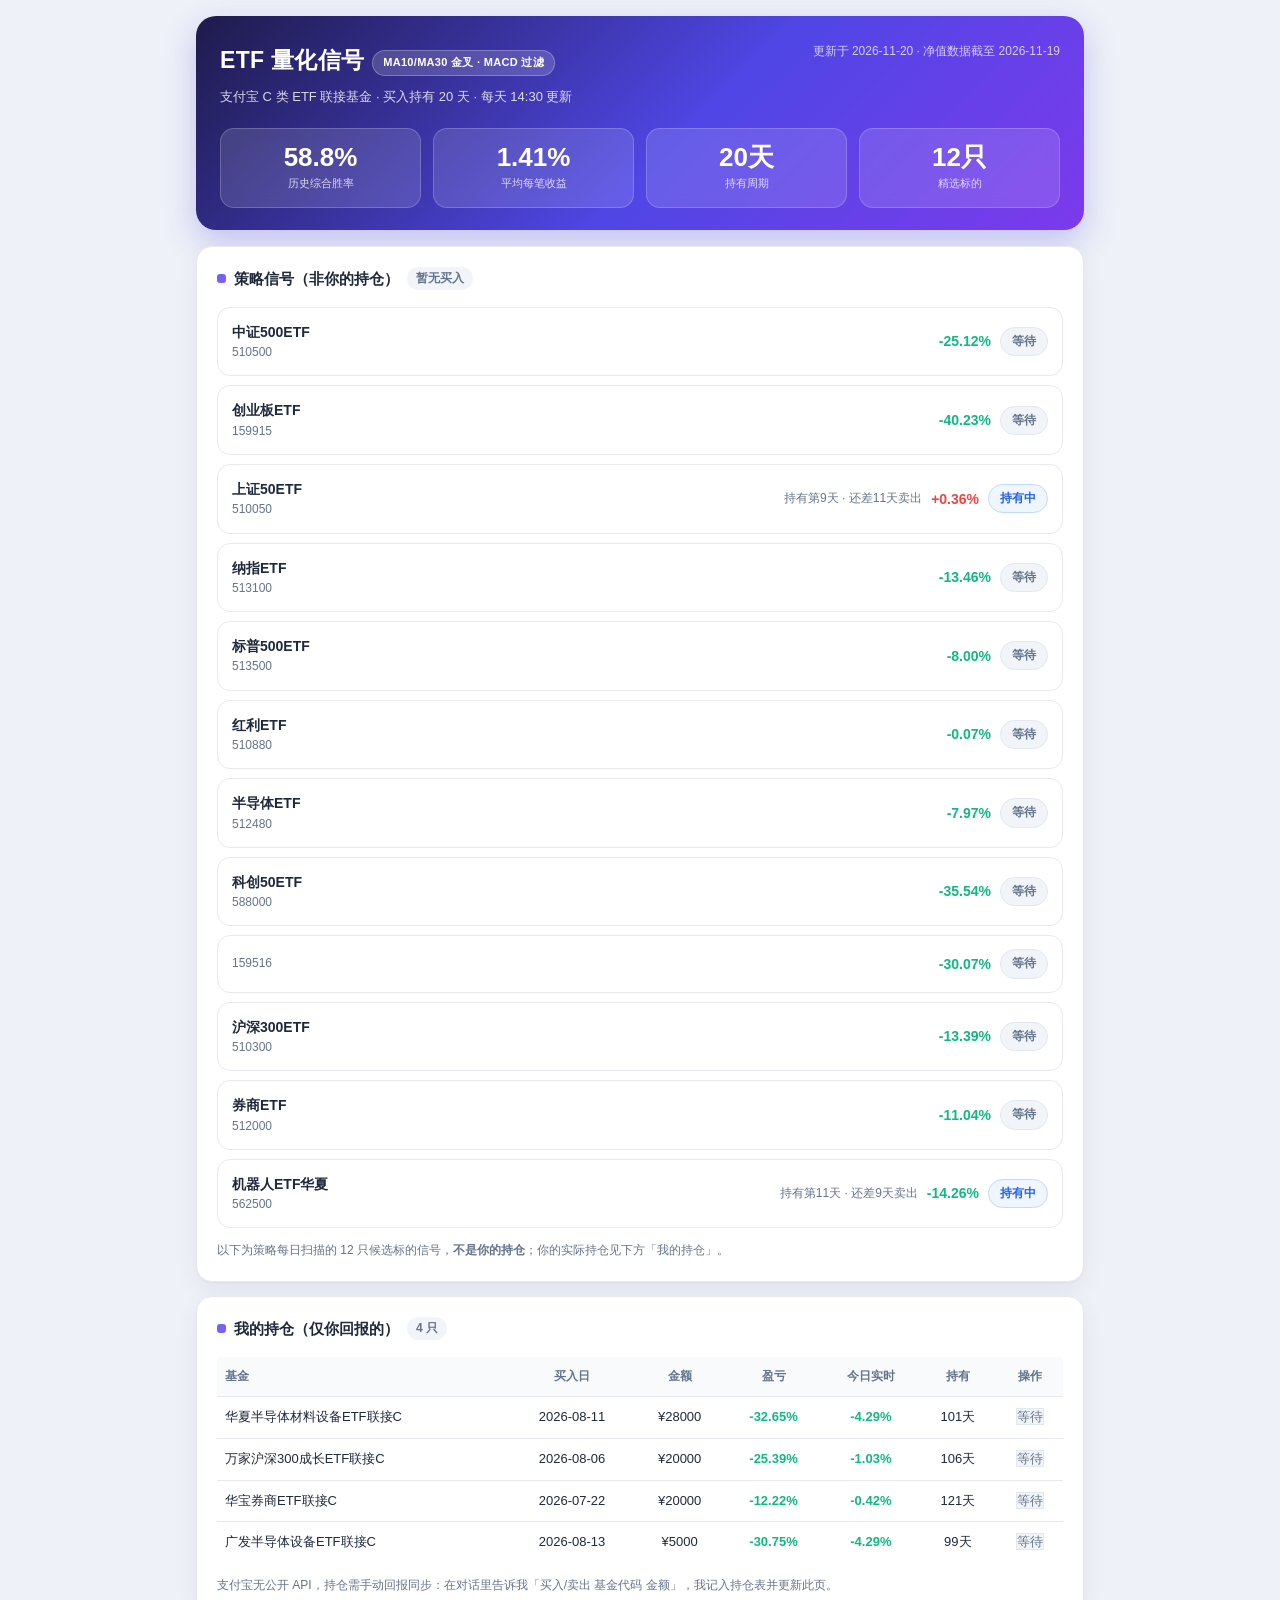
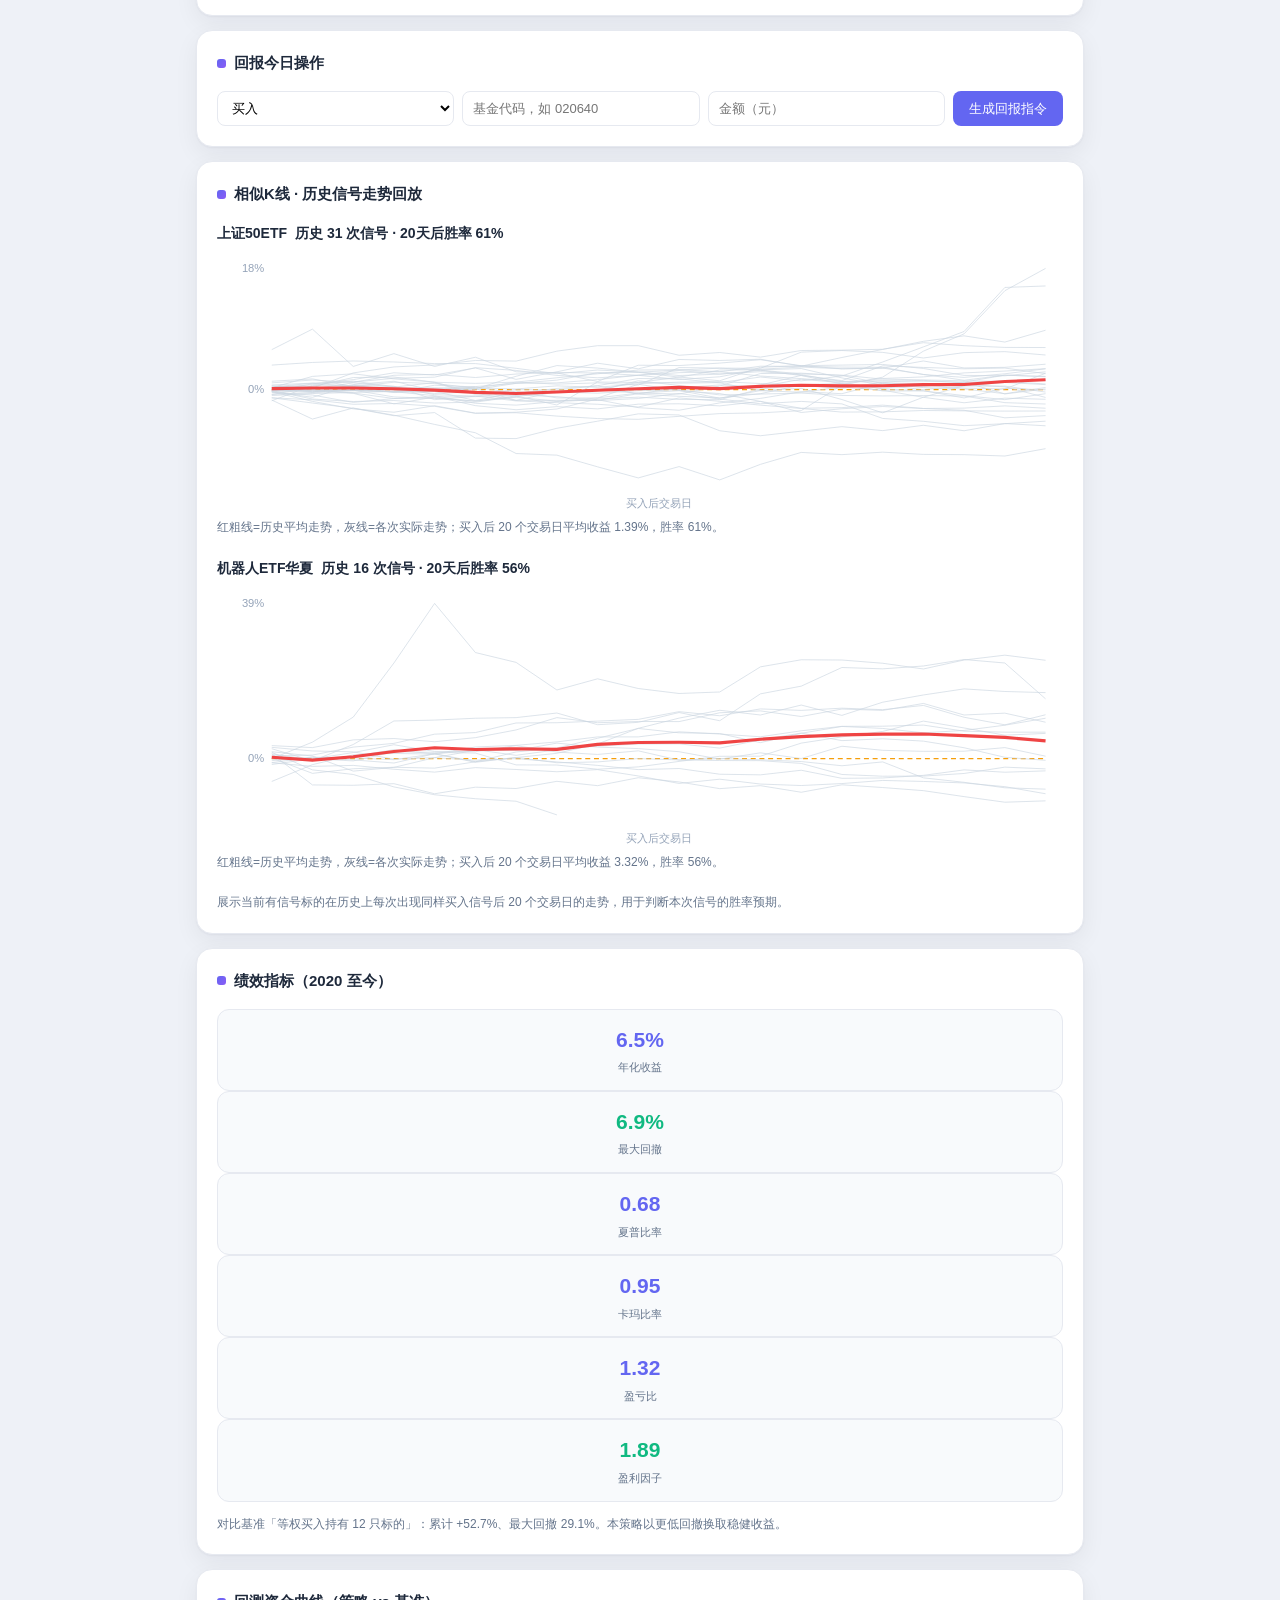
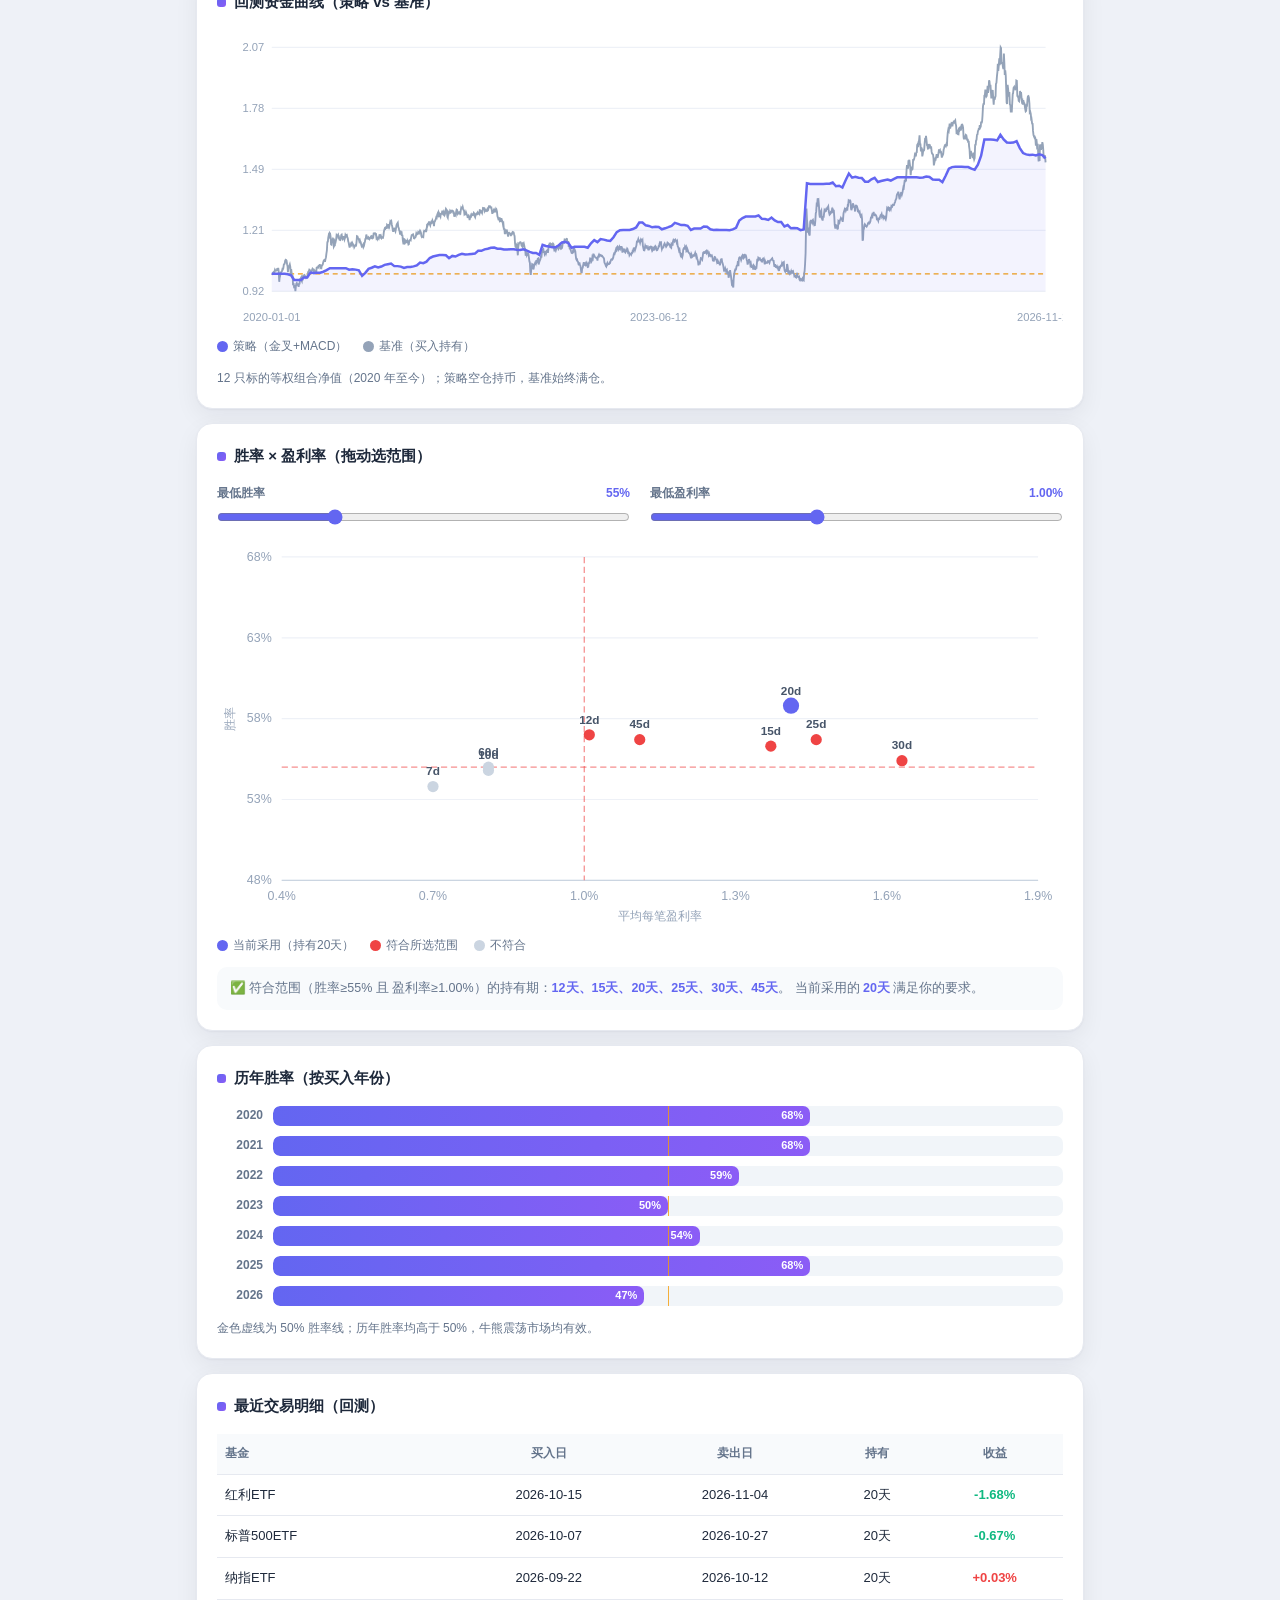
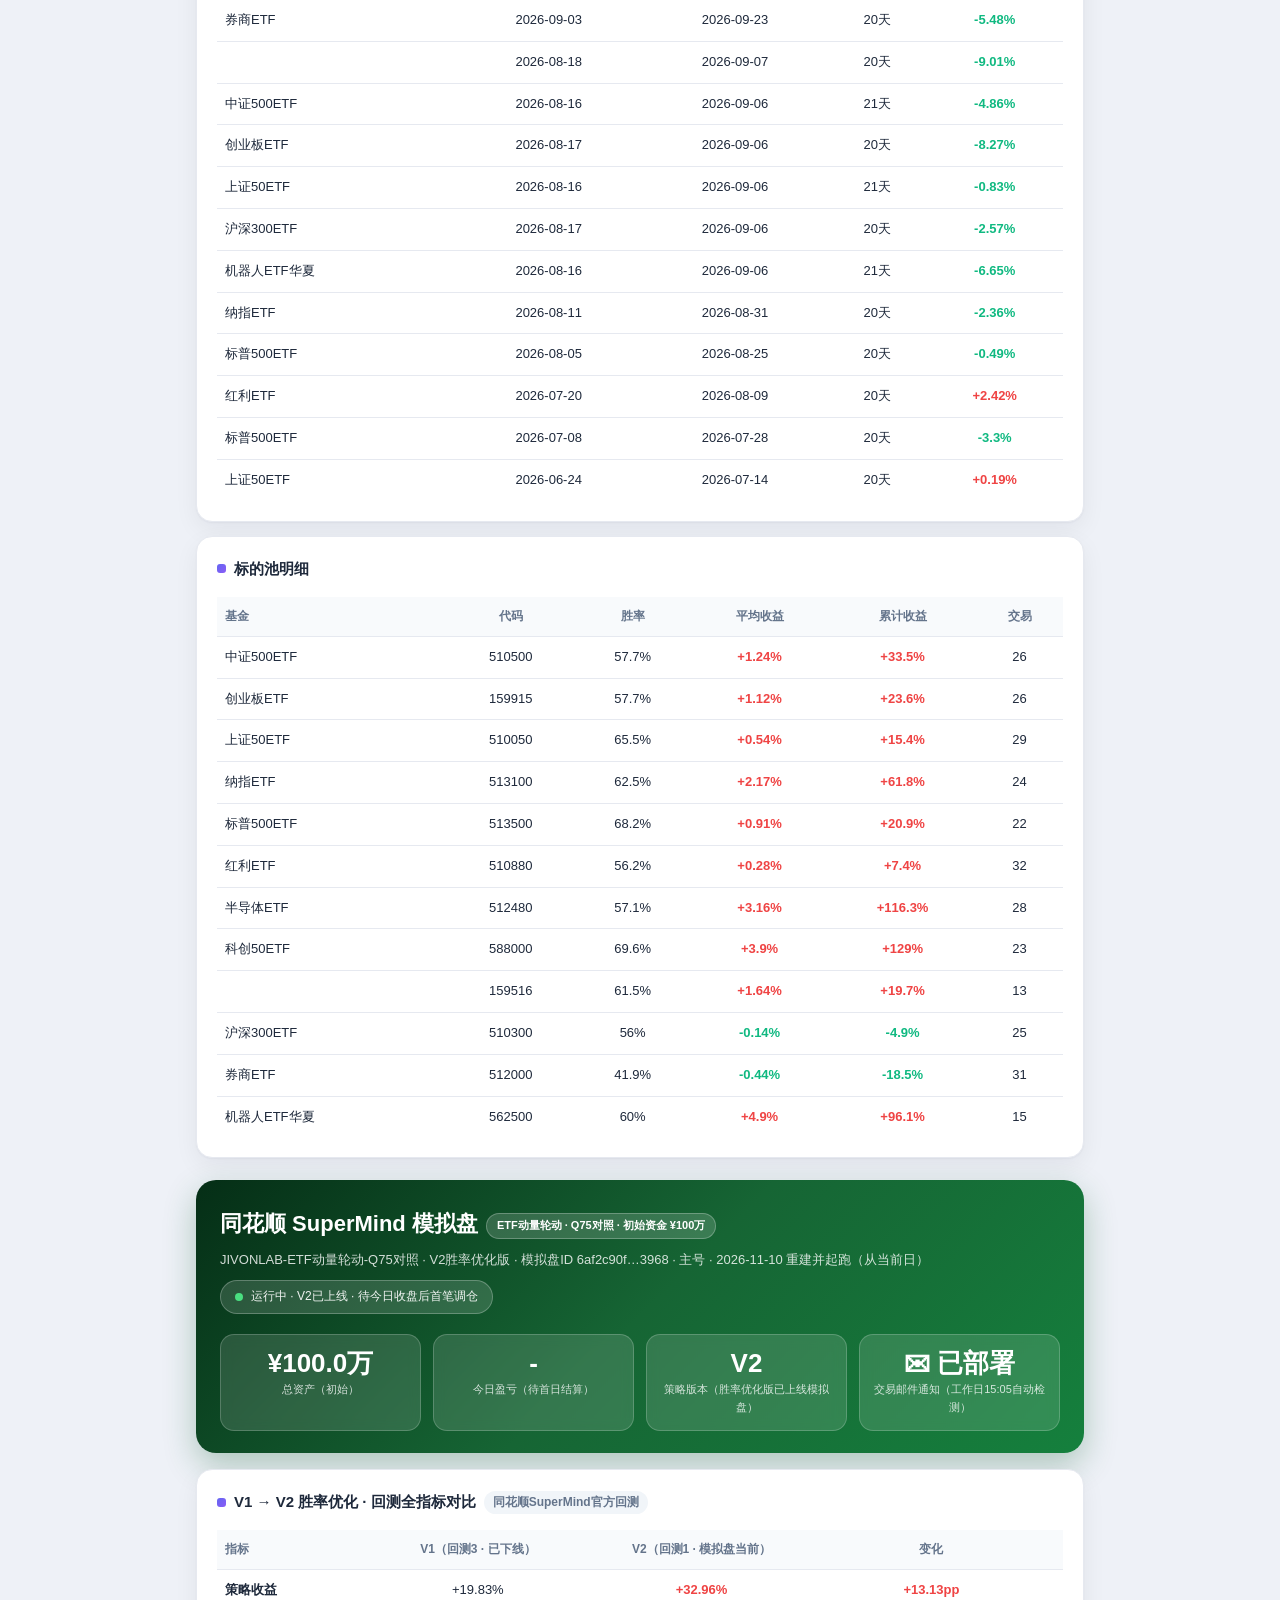
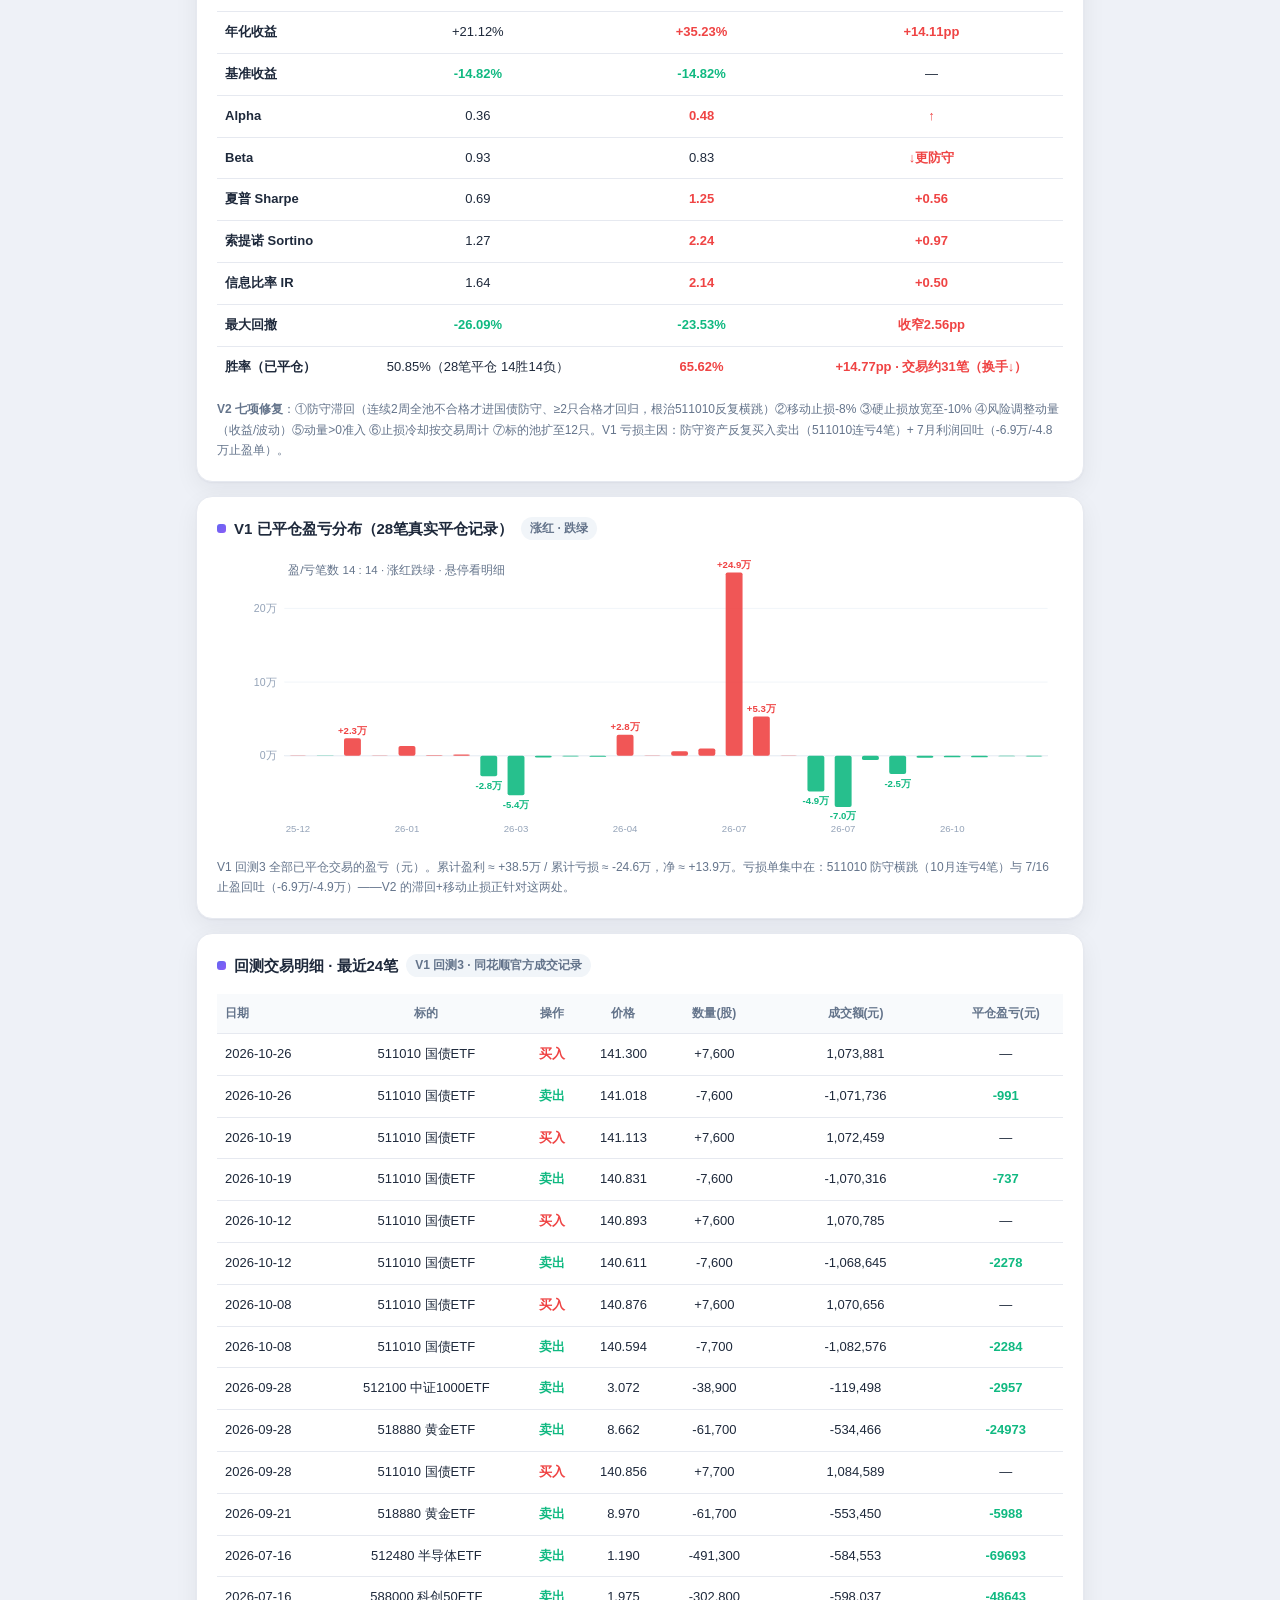
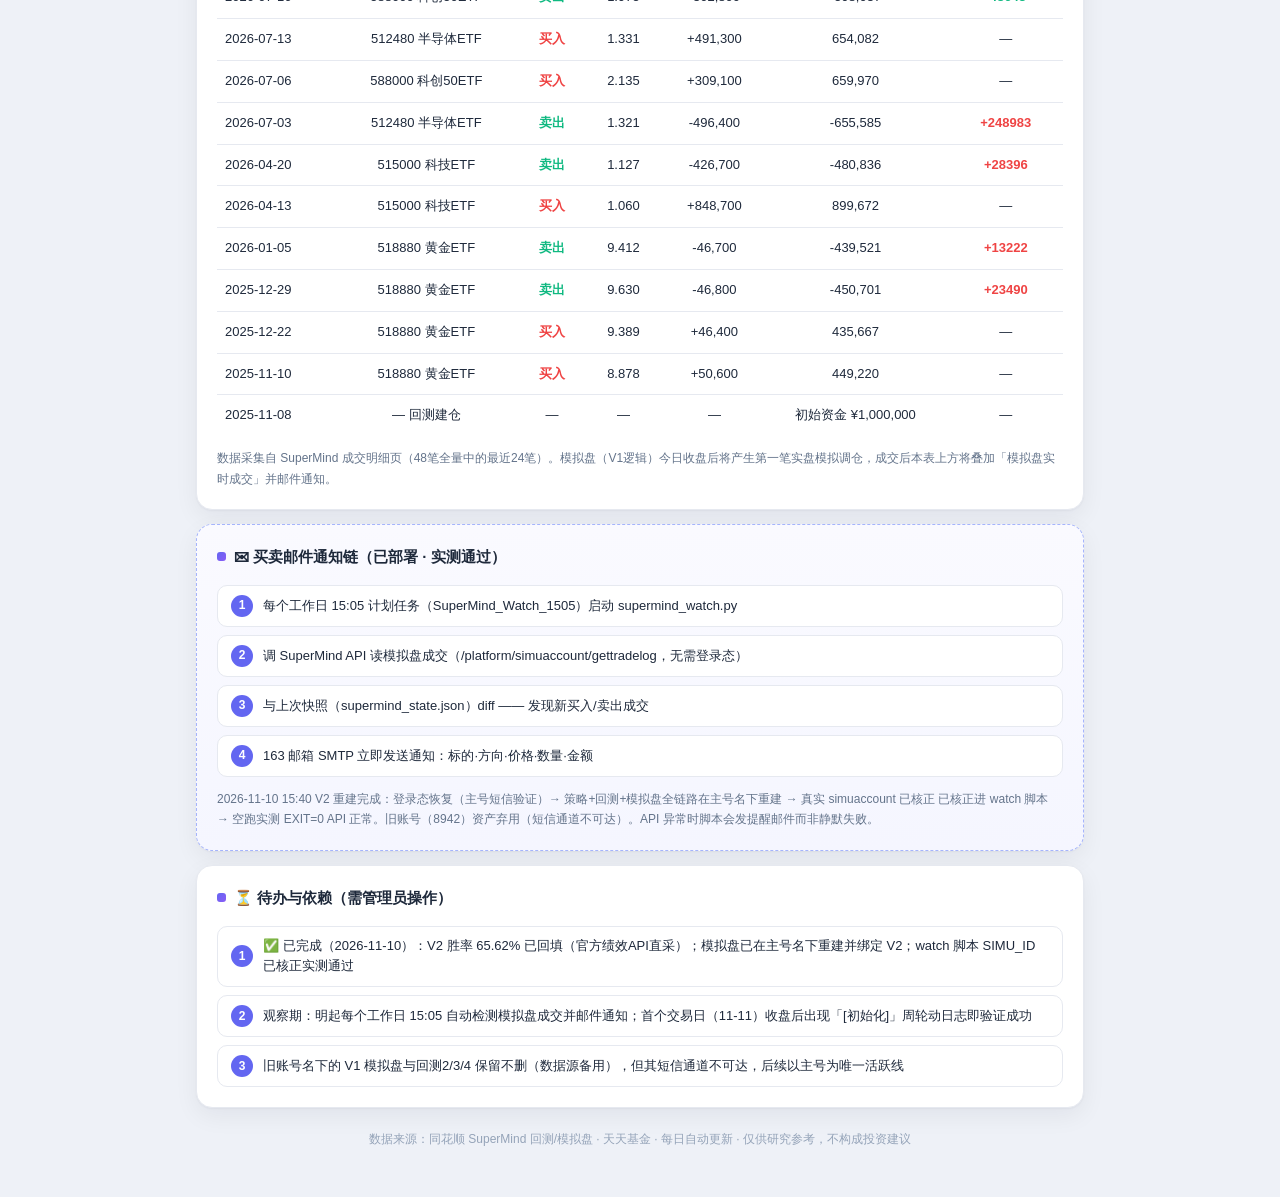
==== commit 2fdafa43: "daily run 2026-11-20-1547" ====
--- a/index.html
+++ b/index.html
@@ -117,7 +117,7 @@
         <h1>ETF 量化信号<span class="badge">MA10/MA30 金叉 · MACD 过滤</span></h1>
         <div class="sub">支付宝 C 类 ETF 联接基金 · 买入持有 20 天 · 每天 14:30 更新</div>
       </div>
-      <div class="date">更新于 2026-11-19 · 净值数据截至 2026-11-18</div>
+      <div class="date">更新于 2026-11-20 · 净值数据截至 2026-11-19</div>
     </div>
     <div class="kpis">
       <div class="kpi"><div class="v">58.8%</div><div class="l">历史综合胜率</div></div>
@@ -159,7 +159,7 @@
   <div class="card">
     <h2><span class="dot"></span>绩效指标（2020 至今）</h2>
     <div class="grid" id="metricsGrid"></div>
-    <div class="note">对比基准「等权买入持有 12 只标的」：累计 +56.2%、最大回撤 29.1%。本策略以更低回撤换取稳健收益。</div>
+    <div class="note">对比基准「等权买入持有 12 只标的」：累计 +52.7%、最大回撤 29.1%。本策略以更低回撤换取稳健收益。</div>
   </div>
 
   <div class="card">
@@ -273,7 +273,7 @@
   <footer>数据来源：同花顺 SuperMind 回测/模拟盘 · 天天基金 · 每日自动更新 · 仅供研究参考，不构成投资建议</footer>
 </div>
 <script>
-const DATA = {"date": "2026-11-19", "data_date": "2026-11-18", "strategy": {"fast": 10, "slow": 30, "hold_days": 20}, "summary": {"win_rate": 58.8, "trades": 294, "avg_ret": 1.41, "avg_hold": 20}, "signals": [{"code": "510500", "name": "中证500ETF", "state": "WAIT", "buy_date": "2026-08-16", "held_days": 95, "buy_nav": 2.7573, "latest_nav": 2.1443, "ret": -0.22231893519022228, "latest_date": "2026-11-18"}, {"code": "159915", "name": "创业板ETF", "state": "WAIT", "buy_date": "2026-08-17", "held_days": 94, "buy_nav": 4.2679, "latest_nav": 2.6448, "ret": -0.38030413083717984, "latest_date": "2026-11-18"}, {"code": "510050", "name": "上证50ETF", "state": "HOLDING", "buy_date": "2026-11-11", "held_days": 8, "buy_nav": 4.3661, "latest_nav": 4.3671, "ret": 0.00022903735599255626, "latest_date": "2026-11-18"}, {"code": "513100", "name": "纳指ETF", "state": "WAIT", "buy_date": "2026-09-22", "held_days": 58, "buy_nav": 10.2435, "latest_nav": 9.062, "ret": -0.11534143603260605, "latest_date": "2026-11-17"}, {"code": "513500", "name": "标普500ETF", "state": "WAIT", "buy_date": "2026-10-07", "held_days": 43, "buy_nav": 4.9524, "latest_nav": 4.649, "ret": -0.06126322591066957, "latest_date": "2026-11-17"}, {"code": "510880", "name": "红利ETF", "state": "WAIT", "buy_date": "2026-10-15", "held_days": 35, "buy_nav": 3.2853, "latest_nav": 3.2743, "ret": -0.003348248257388886, "latest_date": "2026-11-18"}, {"code": "512480", "name": "半导体ETF", "state": "WAIT", "buy_date": "2026-04-15", "held_days": 218, "buy_nav": 3.2386, "latest_nav": 3.1152, "ret": -0.03810288396220585, "latest_date": "2026-11-18"}, {"code": "588000", "name": "科创50ETF", "state": "WAIT", "buy_date": "2026-06-22", "held_days": 150, "buy_nav": 1.4031, "latest_nav": 0.9334, "ret": -0.33475874848549636, "latest_date": "2026-11-18"}, {"code": "159516", "name": "", "state": "WAIT", "buy_date": "2026-08-18", "held_days": 93, "buy_nav": 2.9464, "latest_nav": 2.1408, "ret": -0.2734184089057834, "latest_date": "2026-11-18"}, {"code": "510300", "name": "沪深300ETF", "state": "WAIT", "buy_date": "2026-08-17", "held_days": 94, "buy_nav": 2.1024, "latest_nav": 1.8323, "ret": -0.1284722222222221, "latest_date": "2026-11-18"}, {"code": "512000", "name": "券商ETF", "state": "WAIT", "buy_date": "2026-09-03", "held_days": 77, "buy_nav": 1.0576, "latest_nav": 0.9446, "ret": -0.1068456883509834, "latest_date": "2026-11-18"}, {"code": "562500", "name": "机器人ETF华夏", "state": "HOLDING", "buy_date": "2026-11-09", "held_days": 10, "buy_nav": 0.8913, "latest_nav": 0.7952, "ret": -0.10782003814652752, "latest_date": "2026-11-18"}], "yearly": [{"year": "2020", "win_rate": 68.0}, {"year": "2021", "win_rate": 68.0}, {"year": "2022", "win_rate": 59.0}, {"year": "2023", "win_rate": 50.0}, {"year": "2024", "win_rate": 54.0}, {"year": "2025", "win_rate": 68.0}, {"year": "2026", "win_rate": 47.0}], "funds": [{"code": "510500", "name": "中证500ETF", "win_rate": 57.7, "avg_ret": 1.24, "cum_ret": 33.5, "trades": 26}, {"code": "159915", "name": "创业板ETF", "win_rate": 57.7, "avg_ret": 1.12, "cum_ret": 23.6, "trades": 26}, {"code": "510050", "name": "上证50ETF", "win_rate": 65.5, "avg_ret": 0.54, "cum_ret": 15.4, "trades": 29}, {"code": "513100", "name": "纳指ETF", "win_rate": 62.5, "avg_ret": 2.17, "cum_ret": 61.8, "trades": 24}, {"code": "513500", "name": "标普500ETF", "win_rate": 68.2, "avg_ret": 0.91, "cum_ret": 20.9, "trades": 22}, {"code": "510880", "name": "红利ETF", "win_rate": 56.2, "avg_ret": 0.28, "cum_ret": 7.4, "trades": 32}, {"code": "512480", "name": "半导体ETF", "win_rate": 57.1, "avg_ret": 3.16, "cum_ret": 116.3, "trades": 28}, {"code": "588000", "name": "科创50ETF", "win_rate": 69.6, "avg_ret": 3.9, "cum_ret": 129.0, "trades": 23}, {"code": "159516", "name": "", "win_rate": 61.5, "avg_ret": 1.64, "cum_ret": 19.7, "trades": 13}, {"code": "510300", "name": "沪深300ETF", "win_rate": 56.0, "avg_ret": -0.14, "cum_ret": -4.9, "trades": 25}, {"code": "512000", "name": "券商ETF", "win_rate": 41.9, "avg_ret": -0.44, "cum_ret": -18.5, "trades": 31}, {"code": "562500", "name": "机器人ETF华夏", "win_rate": 60.0, "avg_ret": 4.9, "cum_ret": 96.1, "trades": 15}], "param_space": [{"hold_days": 7, "win_rate": 53.8, "avg_ret": 0.7, "trades": 303}, {"hold_days": 10, "win_rate": 55.0, "avg_ret": 0.86, "trades": 300}, {"hold_days": 12, "win_rate": 57.0, "avg_ret": 1.01, "trades": 300}, {"hold_days": 15, "win_rate": 56.3, "avg_ret": 1.37, "trades": 300}, {"hold_days": 20, "win_rate": 58.8, "avg_ret": 1.41, "trades": 294}, {"hold_days": 25, "win_rate": 56.7, "avg_ret": 1.46, "trades": 289}, {"hold_days": 30, "win_rate": 55.4, "avg_ret": 1.63, "trades": 278}, {"hold_days": 45, "win_rate": 56.7, "avg_ret": 1.11, "trades": 252}, {"hold_days": 60, "win_rate": 55.0, "avg_ret": 0.81, "trades": 229}], "equity": [["2020-01-01", 1.0], ["2020-01-09", 1.0], ["2020-01-20", 1.0], ["2020-02-06", 1.0], ["2020-02-17", 1.0], ["2020-02-26", 0.9984], ["2020-03-08", 0.9927], ["2020-03-17", 0.9709], ["2020-03-26", 0.9706], ["2020-04-07", 0.9706], ["2020-04-16", 0.9827], ["2020-04-27", 0.9828], ["2020-05-11", 1.006], ["2020-05-20", 1.0032], ["2020-05-31", 1.005], ["2020-06-09", 1.005], ["2020-06-18", 1.0097], ["2020-07-01", 1.0173], ["2020-07-12", 1.0264], ["2020-07-21", 1.0264], ["2020-07-30", 1.0264], ["2020-08-10", 1.0264], ["2020-08-19", 1.0264], ["2020-08-30", 1.0264], ["2020-09-08", 1.0193], ["2020-09-16", 1.0205], ["2020-09-27", 1.0198], ["2020-10-14", 1.0161], ["2020-10-25", 0.9905], ["2020-11-03", 1.0047], ["2020-11-12", 1.0233], ["2020-11-23", 1.029], ["2020-12-02", 1.0359], ["2020-12-13", 1.0296], ["2020-12-22", 1.0346], ["2021-01-03", 1.042], ["2021-01-12", 1.0449], ["2021-01-21", 1.048], ["2021-02-01", 1.0366], ["2021-02-17", 1.0366], ["2021-02-28", 1.0341], ["2021-03-09", 1.0278], ["2021-03-18", 1.0321], ["2021-03-29", 1.0321], ["2021-04-08", 1.0353], ["2021-04-19", 1.0396], ["2021-04-28", 1.0533], ["2021-05-12", 1.0507], ["2021-05-23", 1.0574], ["2021-05-31", 1.0803], ["2021-06-09", 1.0838], ["2021-06-21", 1.0849], ["2021-06-30", 1.0885], ["2021-07-11", 1.0885], ["2021-07-20", 1.0876], ["2021-07-29", 1.0741], ["2021-08-09", 1.0845], ["2021-08-18", 1.0814], ["2021-08-29", 1.0892], ["2021-09-07", 1.0944], ["2021-09-16", 1.0915], ["2021-09-29", 1.0925], ["2021-10-17", 1.0939], ["2021-10-26", 1.0959], ["2021-11-04", 1.1092], ["2021-11-15", 1.1089], ["2021-11-24", 1.1159], ["2021-12-05", 1.119], ["2021-12-14", 1.1237], ["2021-12-23", 1.1243], ["2022-01-04", 1.119], ["2022-01-13", 1.118], ["2022-01-24", 1.1145], ["2022-02-08", 1.1145], ["2022-02-17", 1.1156], ["2022-02-28", 1.1151], ["2022-03-09", 1.1134], ["2022-03-20", 1.1135], ["2022-03-29", 1.1181], ["2022-04-11", 1.1083], ["2022-04-20", 1.1031], ["2022-05-04", 1.0986], ["2022-05-15", 1.0986], ["2022-05-24", 1.0901], ["2022-06-05", 1.1371], ["2022-06-14", 1.1319], ["2022-06-23", 1.1295], ["2022-07-04", 1.1252], ["2022-07-13", 1.1255], ["2022-07-24", 1.135], ["2022-08-02", 1.1483], ["2022-08-11", 1.1512], ["2022-08-22", 1.1453], ["2022-08-31", 1.1236], ["2022-09-12", 1.1281], ["2022-09-21", 1.1281], ["2022-10-09", 1.1281], ["2022-10-17", 1.1281], ["2022-10-26", 1.1285], ["2022-11-06", 1.1467], ["2022-11-15", 1.1564], ["2022-11-24", 1.1543], ["2022-12-05", 1.1652], ["2022-12-14", 1.1645], ["2022-12-25", 1.155], ["2023-01-03", 1.1559], ["2023-01-12", 1.1626], ["2023-01-30", 1.1972], ["2023-02-08", 1.2059], ["2023-02-19", 1.207], ["2023-02-28", 1.207], ["2023-03-09", 1.207], ["2023-03-20", 1.212], ["2023-03-29", 1.2195], ["2023-04-10", 1.2421], ["2023-04-19", 1.2428], ["2023-05-03", 1.2293], ["2023-05-14", 1.2263], ["2023-05-23", 1.2199], ["2023-06-01", 1.2221], ["2023-06-12", 1.2218], ["2023-06-20", 1.2159], ["2023-07-03", 1.2175], ["2023-07-12", 1.2218], ["2023-07-23", 1.2163], ["2023-08-01", 1.2396], ["2023-08-10", 1.2375], ["2023-08-21", 1.2327], ["2023-08-30", 1.2304], ["2023-09-10", 1.2314], ["2023-09-19", 1.2131], ["2023-10-08", 1.2139], ["2023-10-17", 1.2139], ["2023-10-26", 1.2139], ["2023-11-06", 1.2235], ["2023-11-15", 1.2227], ["2023-11-26", 1.2104], ["2023-12-05", 1.2077], ["2023-12-14", 1.2079], ["2023-12-25", 1.2078], ["2024-01-03", 1.2078], ["2024-01-14", 1.2068], ["2024-01-23", 1.2063], ["2024-02-01", 1.21], ["2024-02-20", 1.2174], ["2024-02-28", 1.2431], ["2024-03-10", 1.2611], ["2024-03-19", 1.2703], ["2024-03-28", 1.2703], ["2024-04-10", 1.2712], ["2024-04-21", 1.2724], ["2024-05-05", 1.2769], ["2024-05-14", 1.261], ["2024-05-23", 1.2463], ["2024-06-03", 1.2544], ["2024-06-13", 1.2614], ["2024-06-24", 1.2461], ["2024-07-02", 1.2463], ["2024-07-11", 1.2437], ["2024-07-22", 1.229], ["2024-07-31", 1.2416], ["2024-08-11", 1.2153], ["2024-08-20", 1.2168], ["2024-08-29", 1.2161], ["2024-09-09", 1.2062], ["2024-09-22", 1.2097], ["2024-10-08", 1.4283], ["2024-10-17", 1.4253], ["2024-10-28", 1.4248], ["2024-11-05", 1.4248], ["2024-11-14", 1.4248], ["2024-11-25", 1.4248], ["2024-12-04", 1.4247], ["2024-12-15", 1.4261], ["2024-12-24", 1.4285], ["2025-01-05", 1.4059], ["2025-01-14", 1.4162], ["2025-01-23", 1.4201], ["2025-02-11", 1.4501], ["2025-02-20", 1.4744], ["2025-03-03", 1.4538], ["2025-03-12", 1.4589], ["2025-03-23", 1.4547], ["2025-04-01", 1.4533], ["2025-04-13", 1.436], ["2025-04-22", 1.436], ["2025-05-06", 1.4455], ["2025-05-15", 1.4539], ["2025-05-26", 1.4342], ["2025-06-05", 1.4391], ["2025-06-16", 1.4422], ["2025-06-25", 1.4458], ["2025-07-06", 1.441], ["2025-07-14", 1.4487], ["2025-07-23", 1.4563], ["2025-08-03", 1.4563], ["2025-08-12", 1.4563], ["2025-08-21", 1.4563], ["2025-09-01", 1.4563], ["2025-09-10", 1.4563], ["2025-09-21", 1.4563], ["2025-10-08", 1.4563], ["2025-10-19", 1.4552], ["2025-10-28", 1.4651], ["2025-11-06", 1.4569], ["2025-11-17", 1.4464], ["2025-11-26", 1.445], ["2025-12-07", 1.4452], ["2025-12-16", 1.4376], ["2025-12-25", 1.4664], ["2026-01-07", 1.4922], ["2026-01-18", 1.5035], ["2026-01-27", 1.5061], ["2026-02-05", 1.5061], ["2026-02-24", 1.5061], ["2026-03-05", 1.505], ["2026-03-16", 1.5045], ["2026-03-24", 1.4984], ["2026-04-02", 1.4921], ["2026-04-14", 1.5053], ["2026-04-23", 1.5374], ["2026-05-07", 1.6294], ["2026-05-18", 1.6347], ["2026-05-27", 1.6347], ["2026-06-07", 1.6342], ["2026-06-16", 1.63], ["2026-06-28", 1.6429], ["2026-07-07", 1.6221], ["2026-07-16", 1.6217], ["2026-07-27", 1.6206], ["2026-08-05", 1.6198], ["2026-08-16", 1.6306], ["2026-08-25", 1.5787], ["2026-09-03", 1.5589], ["2026-09-14", 1.5642], ["2026-09-23", 1.5628], ["2026-10-12", 1.5653], ["2026-10-21", 1.5604], ["2026-11-01", 1.5648], ["2026-11-10", 1.5669], ["2026-11-18", 1.5505]], "benchmark": [["2020-01-01", 1.0], ["2020-01-02", 0.9986], ["2020-01-05", 1.0012], ["2020-01-06", 1.0048], ["2020-01-07", 0.9958], ["2020-01-08", 1.0066], ["2020-01-09", 1.0078], ["2020-01-12", 1.0189], ["2020-01-13", 1.0146], ["2020-01-14", 1.0149], ["2020-01-15", 1.0152], ["2020-01-16", 1.0164], ["2020-01-19", 1.0263], ["2020-01-20", 1.0186], ["2020-01-21", 1.0275], ["2020-01-22", 1.0108], ["2020-02-02", 0.9623], ["2020-02-03", 0.9798], ["2020-02-04", 0.9893], ["2020-02-05", 1.0037], ["2020-02-06", 1.0066], ["2020-02-09", 1.0105], ["2020-02-10", 1.0121], ["2020-02-11", 1.0222], ["2020-02-12", 1.0208], ["2020-02-13", 1.0262], ["2020-02-16", 1.0432], ["2020-02-17", 1.0471], ["2020-02-18", 1.0479], ["2020-02-19", 1.0627], ["2020-02-20", 1.0664], ["2020-02-23", 1.0653], ["2020-02-24", 1.0625], ["2020-02-25", 1.0459], ["2020-02-26", 1.0359], ["2020-02-27", 1.0084], ["2020-03-01", 1.0322], ["2020-03-02", 1.0309], ["2020-03-03", 1.0391], ["2020-03-04", 1.044], ["2020-03-05", 1.032], ["2020-03-08", 0.9963], ["2020-03-09", 1.0219], ["2020-03-10", 1.003], ["2020-03-11", 0.9796], ["2020-03-12", 0.993], ["2020-03-15", 0.9458], ["2020-03-16", 0.9564], ["2020-03-17", 0.9396], ["2020-03-18", 0.943], ["2020-03-19", 0.9423], ["2020-03-22", 0.9175], ["2020-03-23", 0.9411], ["2020-03-24", 0.9527], ["2020-03-25", 0.9565], ["2020-03-26", 0.9492], ["2020-03-29", 0.9472], ["2020-03-30", 0.9459], ["2020-03-31", 0.9384], ["2020-04-01", 0.9566], ["2020-04-02", 0.9507], ["2020-04-06", 0.9739], ["2020-04-07", 0.9768], ["2020-04-08", 0.9809], ["2020-04-09", 0.9706], ["2020-04-12", 0.9651], ["2020-04-13", 0.9835], ["2020-04-14", 0.9784], ["2020-04-15", 0.9855], ["2020-04-16", 0.9928], ["2020-04-19", 0.9938], ["2020-04-20", 0.9811], ["2020-04-21", 0.9893], ["2020-04-22", 0.9853], ["2020-04-23", 0.9802], ["2020-04-26", 0.9822], ["2020-04-27", 0.9853], ["2020-04-28", 0.9912], ["2020-04-29", 1.0039], ["2020-05-05", 1.0105], ["2020-05-06", 1.0118], ["2020-05-07", 1.0194], ["2020-05-10", 1.0176], ["2020-05-11", 1.0166], ["2020-05-12", 1.0155], ["2020-05-13", 1.012], ["2020-05-14", 1.0164], ["2020-05-17", 1.0174], ["2020-05-18", 1.0247], ["2020-05-19", 1.0226], ["2020-05-20", 1.0138], ["2020-05-21", 1.0031], ["2020-05-24", 1.0026], ["2020-05-25", 1.0125], ["2020-05-26", 1.0076], ["2020-05-27", 1.0079], ["2020-05-28", 1.0103], ["2020-05-31", 1.0291], ["2020-06-01", 1.0309], ["2020-06-02", 1.0315], ["2020-06-03", 1.0296], ["2020-06-04", 1.0375], ["2020-06-07", 1.0375], ["2020-06-08", 1.0419], ["2020-06-09", 1.0414], ["2020-06-10", 1.028], ["2020-06-11", 1.0307], ["2020-06-14", 1.0279], ["2020-06-15", 1.0396], ["2020-06-16", 1.0399], ["2020-06-17", 1.0445], ["2020-06-18", 1.0527], ["2020-06-21", 1.0605], ["2020-06-22", 1.064], ["2020-06-23", 1.0631], ["2020-06-28", 1.0567], ["2020-06-29", 1.0707], ["2020-06-30", 1.0789], ["2020-07-01", 1.0947], ["2020-07-02", 1.1096], ["2020-07-05", 1.1504], ["2020-07-06", 1.1516], ["2020-07-07", 1.1703], ["2020-07-08", 1.1827], ["2020-07-09", 1.1781], ["2020-07-12", 1.1923], ["2020-07-13", 1.1899], ["2020-07-14", 1.175], ["2020-07-15", 1.1396], ["2020-07-16", 1.1381], ["2020-07-19", 1.1619], ["2020-07-20", 1.1608], ["2020-07-21", 1.1657], ["2020-07-22", 1.1626], ["2020-07-23", 1.129], ["2020-07-26", 1.1334], ["2020-07-27", 1.1349], ["2020-07-28", 1.1566], ["2020-07-29", 1.1526], ["2020-07-30", 1.1641], ["2020-08-02", 1.1818], ["2020-08-03", 1.1778], ["2020-08-04", 1.1809], ["2020-08-05", 1.1848], ["2020-08-06", 1.1725], ["2020-08-09", 1.1748], ["2020-08-10", 1.1615], ["2020-08-11", 1.1601], ["2020-08-12", 1.1594], ["2020-08-13", 1.1675], ["2020-08-16", 1.1837], ["2020-08-17", 1.1851], ["2020-08-18", 1.1695], ["2020-08-19", 1.1638], ["2020-08-20", 1.1689], ["2020-08-23", 1.174], ["2020-08-24", 1.1741], ["2020-08-25", 1.1635], ["2020-08-26", 1.1693], ["2020-08-27", 1.1834], ["2020-08-30", 1.1789], ["2020-08-31", 1.1838], ["2020-09-01", 1.1849], ["2020-09-02", 1.1726], ["2020-09-03", 1.1682], ["2020-09-06", 1.152], ["2020-09-07", 1.1481], ["2020-09-08", 1.1353], ["2020-09-09", 1.1243], ["2020-09-10", 1.1309], ["2020-09-13", 1.1383], ["2020-09-14", 1.1434], ["2020-09-15", 1.1362], ["2020-09-16", 1.1339], ["2020-09-17", 1.145], ["2020-09-20", 1.1407], ["2020-09-21", 1.1375], ["2020-09-22", 1.1358], ["2020-09-23", 1.1252], ["2020-09-24", 1.13], ["2020-09-27", 1.1312], ["2020-09-28", 1.1345], ["2020-09-29", 1.1338], ["2020-10-08", 1.1537], ["2020-10-11", 1.1779], ["2020-10-12", 1.1767], ["2020-10-13", 1.1701], ["2020-10-14", 1.166], ["2020-10-15", 1.1634], ["2020-10-18", 1.1535], ["2020-10-19", 1.1588], ["2020-10-20", 1.1523], ["2020-10-21", 1.1505], ["2020-10-22", 1.1382], ["2020-10-25", 1.1303], ["2020-10-26", 1.133], ["2020-10-27", 1.1299], ["2020-10-28", 1.1357], ["2020-10-29", 1.1269], ["2020-11-01", 1.132], ["2020-11-02", 1.1444], ["2020-11-03", 1.1509], ["2020-11-04", 1.165], ["2020-11-05", 1.1661], ["2020-11-08", 1.1858], ["2020-11-09", 1.1756], ["2020-11-10", 1.167], ["2020-11-11", 1.1669], ["2020-11-12", 1.1658], ["2020-11-15", 1.1719], ["2020-11-16", 1.1686], ["2020-11-17", 1.1644], ["2020-11-18", 1.1686], ["2020-11-19", 1.17], ["2020-11-22", 1.1769], ["2020-11-23", 1.1782], ["2020-11-24", 1.1679], ["2020-11-25", 1.1678], ["2020-11-26", 1.1751], ["2020-11-29", 1.1737], ["2020-11-30", 1.191], ["2020-12-01", 1.1918], ["2020-12-02", 1.1909], ["2020-12-03", 1.1917], ["2020-12-06", 1.1872], ["2020-12-07", 1.1874], ["2020-12-08", 1.1695], ["2020-12-09", 1.1715], ["2020-12-10", 1.1643], ["2020-12-13", 1.1693], ["2020-12-14", 1.1715], ["2020-12-15", 1.1682], ["2020-12-16", 1.179], ["2020-12-17", 1.1755], ["2020-12-20", 1.1871], ["2020-12-21", 1.1679], ["2020-12-22", 1.1762], ["2020-12-23", 1.1696], ["2020-12-24", 1.1724], ["2020-12-27", 1.1709], ["2020-12-28", 1.1705], ["2020-12-29", 1.1817], ["2020-12-30", 1.1979], ["2021-01-03", 1.2083], ["2021-01-04", 1.2154], ["2021-01-05", 1.2137], ["2021-01-06", 1.2198], ["2021-01-07", 1.2208], ["2021-01-10", 1.2127], ["2021-01-11", 1.2321], ["2021-01-12", 1.2299], ["2021-01-13", 1.2245], ["2021-01-14", 1.2206], ["2021-01-17", 1.2344], ["2021-01-18", 1.2276], ["2021-01-19", 1.2402], ["2021-01-20", 1.2484], ["2021-01-21", 1.2447], ["2021-01-24", 1.248], ["2021-01-25", 1.2325], ["2021-01-26", 1.225], ["2021-01-27", 1.2098], ["2021-01-28", 1.1989], ["2021-01-31", 1.2071], ["2021-02-01", 1.2178], ["2021-02-02", 1.2084], ["2021-02-03", 1.2055], ["2021-02-04", 1.2012], ["2021-02-07", 1.2126], ["2021-02-08", 1.2278], ["2021-02-09", 1.2358], ["2021-02-17", 1.2384], ["2021-02-18", 1.2416], ["2021-02-21", 1.2203], ["2021-02-22", 1.2167], ["2021-02-23", 1.2076], ["2021-02-24", 1.2002], ["2021-02-25", 1.1851], ["2021-02-28", 1.2038], ["2021-03-01", 1.1948], ["2021-03-02", 1.201], ["2021-03-03", 1.1787], ["2021-03-04", 1.1838], ["2021-03-07", 1.1563], ["2021-03-08", 1.1428], ["2021-03-09", 1.143], ["2021-03-10", 1.1637], ["2021-03-11", 1.1615], ["2021-03-14", 1.1473], ["2021-03-15", 1.1505], ["2021-03-16", 1.1561], ["2021-03-17", 1.1545], ["2021-03-18", 1.1453], ["2021-03-21", 1.1553], ["2021-03-22", 1.1492], ["2021-03-23", 1.1389], ["2021-03-24", 1.1401], ["2021-03-25", 1.1574], ["2021-03-28", 1.1582], ["2021-03-29", 1.161], ["2021-03-30", 1.1594], ["2021-03-31", 1.1734], ["2021-04-01", 1.1836], ["2021-04-05", 1.1848], ["2021-04-06", 1.1834], ["2021-04-07", 1.186], ["2021-04-08", 1.1796], ["2021-04-11", 1.1681], ["2021-04-12", 1.1676], ["2021-04-13", 1.1728], ["2021-04-14", 1.1733], ["2021-04-15", 1.1773], ["2021-04-18", 1.1907], ["2021-04-19", 1.1858], ["2021-04-20", 1.1879], ["2021-04-21", 1.189], ["2021-04-22", 1.1969], ["2021-04-25", 1.1933], ["2021-04-26", 1.1918], ["2021-04-27", 1.198], ["2021-04-28", 1.204], ["2021-04-29", 1.2], ["2021-05-05", 1.1939], ["2021-05-06", 1.1795], ["2021-05-09", 1.1733], ["2021-05-10", 1.1747], ["2021-05-11", 1.1762], ["2021-05-12", 1.1746], ["2021-05-13", 1.1981], ["2021-05-16", 1.203], ["2021-05-17", 1.2006], ["2021-05-18", 1.2006], ["2021-05-19", 1.2051], ["2021-05-20", 1.1973], ["2021-05-23", 1.2072], ["2021-05-24", 1.2279], ["2021-05-25", 1.2265], ["2021-05-26", 1.236], ["2021-05-27", 1.2351], ["2021-05-30", 1.2444], ["2021-05-31", 1.2449], ["2021-06-01", 1.2358], ["2021-06-02", 1.2301], ["2021-06-03", 1.2409], ["2021-06-06", 1.2447], ["2021-06-07", 1.2401], ["2021-06-08", 1.2417], ["2021-06-09", 1.2519], ["2021-06-10", 1.2458], ["2021-06-14", 1.2424], ["2021-06-15", 1.2259], ["2021-06-16", 1.2446], ["2021-06-17", 1.2477], ["2021-06-20", 1.2536], ["2021-06-21", 1.2579], ["2021-06-22", 1.2679], ["2021-06-23", 1.2653], ["2021-06-24", 1.2793], ["2021-06-27", 1.2843], ["2021-06-28", 1.2786], ["2021-06-29", 1.2914], ["2021-06-30", 1.2851], ["2021-07-01", 1.2683], ["2021-07-04", 1.2773], ["2021-07-05", 1.2713], ["2021-07-06", 1.2841], ["2021-07-07", 1.2854], ["2021-07-08", 1.2848], ["2021-07-11", 1.2981], ["2021-07-12", 1.2922], ["2021-07-13", 1.2844], ["2021-07-14", 1.2912], ["2021-07-15", 1.2807], ["2021-07-18", 1.2773], ["2021-07-19", 1.2833], ["2021-07-20", 1.299], ["2021-07-21", 1.3071], ["2021-07-22", 1.3033], ["2021-07-25", 1.289], ["2021-07-26", 1.269], ["2021-07-27", 1.2653], ["2021-07-28", 1.2905], ["2021-07-29", 1.2865], ["2021-08-01", 1.2951], ["2021-08-02", 1.2853], ["2021-08-03", 1.2989], ["2021-08-04", 1.2961], ["2021-08-05", 1.2915], ["2021-08-08", 1.2945], ["2021-08-09", 1.2988], ["2021-08-10", 1.2982], ["2021-08-11", 1.2974], ["2021-08-12", 1.289], ["2021-08-15", 1.2894], ["2021-08-16", 1.2698], ["2021-08-17", 1.2801], ["2021-08-18", 1.2824], ["2021-08-19", 1.2784], ["2021-08-22", 1.2932], ["2021-08-23", 1.3037], ["2021-08-24", 1.3015], ["2021-08-25", 1.287], ["2021-08-26", 1.2913], ["2021-08-29", 1.2889], ["2021-08-30", 1.2854], ["2021-08-31", 1.2899], ["2021-09-01", 1.2877], ["2021-09-02", 1.2852], ["2021-09-05", 1.3026], ["2021-09-06", 1.3123], ["2021-09-07", 1.3087], ["2021-09-08", 1.3083], ["2021-09-09", 1.3156], ["2021-09-12", 1.3086], ["2021-09-13", 1.3012], ["2021-09-14", 1.2975], ["2021-09-15", 1.2814], ["2021-09-16", 1.2836], ["2021-09-21", 1.2826], ["2021-09-22", 1.2909], ["2021-09-23", 1.2861], ["2021-09-26", 1.2786], ["2021-09-27", 1.2767], ["2021-09-28", 1.2645], ["2021-09-29", 1.2711], ["2021-10-07", 1.2753], ["2021-10-10", 1.2704], ["2021-10-11", 1.2539], ["2021-10-12", 1.2644], ["2021-10-13", 1.2665], ["2021-10-14", 1.2771], ["2021-10-17", 1.2749], ["2021-10-18", 1.282], ["2021-10-19", 1.2784], ["2021-10-20", 1.278], ["2021-10-21", 1.2803], ["2021-10-24", 1.2881], ["2021-10-25", 1.2849], ["2021-10-26", 1.273], ["2021-10-27", 1.2683], ["2021-10-28", 1.2802], ["2021-10-31", 1.2836], ["2021-11-01", 1.2803], ["2021-11-02", 1.2814], ["2021-11-03", 1.2882], ["2021-11-04", 1.2841], ["2021-11-07", 1.2847], ["2021-11-08", 1.2892], ["2021-11-09", 1.2855], ["2021-11-10", 1.3009], ["2021-11-11", 1.3008], ["2021-11-14", 1.2958], ["2021-11-15", 1.2915], ["2021-11-16", 1.2946], ["2021-11-17", 1.2888], ["2021-11-18", 1.2994], ["2021-11-21", 1.3112], ["2021-11-22", 1.3107], ["2021-11-23", 1.3112], ["2021-11-24", 1.3101], ["2021-11-25", 1.2979], ["2021-11-28", 1.3021], ["2021-11-29", 1.2987], ["2021-11-30", 1.2969], ["2021-12-01", 1.2988], ["2021-12-02", 1.3047], ["2021-12-05", 1.2991], ["2021-12-06", 1.3016], ["2021-12-07", 1.3147], ["2021-12-08", 1.3201], ["2021-12-09", 1.3191], ["2021-12-12", 1.3196], ["2021-12-13", 1.3136], ["2021-12-14", 1.3134], ["2021-12-15", 1.314], ["2021-12-16", 1.2997], ["2021-12-19", 1.2839], ["2021-12-20", 1.2948], ["2021-12-21", 1.2977], ["2021-12-22", 1.3017], ["2021-12-23", 1.2948], ["2021-12-26", 1.2971], ["2021-12-27", 1.3022], ["2021-12-28", 1.2914], ["2021-12-29", 1.3006], ["2021-12-30", 1.3037], ["2022-01-03", 1.2955], ["2022-01-04", 1.2728], ["2022-01-05", 1.2658], ["2022-01-06", 1.2596], ["2022-01-09", 1.2614], ["2022-01-10", 1.2554], ["2022-01-11", 1.2667], ["2022-01-12", 1.25], ["2022-01-13", 1.2487], ["2022-01-16", 1.2599], ["2022-01-17", 1.2598], ["2022-01-18", 1.2512], ["2022-01-19", 1.2466], ["2022-01-20", 1.2324], ["2022-01-23", 1.2356], ["2022-01-24", 1.2089], ["2022-01-25", 1.215], ["2022-01-26", 1.1915], ["2022-01-27", 1.1915], ["2022-02-06", 1.2022], ["2022-02-07", 1.1986], ["2022-02-08", 1.2094], ["2022-02-09", 1.2008], ["2022-02-10", 1.1865], ["2022-02-13", 1.1756], ["2022-02-14", 1.1931], ["2022-02-15", 1.1941], ["2022-02-16", 1.1912], ["2022-02-17", 1.191], ["2022-02-20", 1.1891], ["2022-02-21", 1.179], ["2022-02-22", 1.1934], ["2022-02-23", 1.1827], ["2022-02-24", 1.195], ["2022-02-27", 1.198], ["2022-02-28", 1.1976], ["2022-03-01", 1.1965], ["2022-03-02", 1.1863], ["2022-03-03", 1.1781], ["2022-03-06", 1.1473], ["2022-03-07", 1.1283], ["2022-03-08", 1.1262], ["2022-03-09", 1.136], ["2022-03-10", 1.1387], ["2022-03-13", 1.1145], ["2022-03-14", 1.0873], ["2022-03-15", 1.1243], ["2022-03-16", 1.1391], ["2022-03-17", 1.1465], ["2022-03-20", 1.1483], ["2022-03-21", 1.148], ["2022-03-22", 1.1492], ["2022-03-23", 1.1459], ["2022-03-24", 1.1337], ["2022-03-27", 1.1318], ["2022-03-28", 1.1283], ["2022-03-29", 1.1489], ["2022-03-30", 1.1376], ["2022-03-31", 1.143], ["2022-04-05", 1.1322], ["2022-04-06", 1.1175], ["2022-04-07", 1.1175], ["2022-04-10", 1.0851], ["2022-04-11", 1.0981], ["2022-04-12", 1.0892], ["2022-04-13", 1.0958], ["2022-04-14", 1.0922], ["2022-04-17", 1.0956], ["2022-04-18", 1.0927], ["2022-04-19", 1.0774], ["2022-04-20", 1.0594], ["2022-04-21", 1.0517], ["2022-04-24", 1.0134], ["2022-04-25", 0.9952], ["2022-04-26", 1.0234], ["2022-04-27", 1.0255], ["2022-04-28", 1.0459], ["2022-05-04", 1.0441], ["2022-05-05", 1.0272], ["2022-05-08", 1.021], ["2022-05-09", 1.0358], ["2022-05-10", 1.0455], ["2022-05-11", 1.0462], ["2022-05-12", 1.0574], ["2022-05-15", 1.0511], ["2022-05-16", 1.0651], ["2022-05-17", 1.0552], ["2022-05-18", 1.0599], ["2022-05-19", 1.0708], ["2022-05-22", 1.0726], ["2022-05-23", 1.0447], ["2022-05-24", 1.0525], ["2022-05-25", 1.0605], ["2022-05-26", 1.0657], ["2022-05-29", 1.0703], ["2022-05-30", 1.0823], ["2022-05-31", 1.0818], ["2022-06-01", 1.0993], ["2022-06-05", 1.1129], ["2022-06-06", 1.1121], ["2022-06-07", 1.1153], ["2022-06-08", 1.0987], ["2022-06-09", 1.1077], ["2022-06-12", 1.094], ["2022-06-13", 1.0982], ["2022-06-14", 1.1075], ["2022-06-15", 1.0974], ["2022-06-16", 1.1055], ["2022-06-19", 1.11], ["2022-06-20", 1.1121], ["2022-06-21", 1.0994], ["2022-06-22", 1.1201], ["2022-06-23", 1.1355], ["2022-06-26", 1.1404], ["2022-06-27", 1.147], ["2022-06-28", 1.1322], ["2022-06-29", 1.1405], ["2022-06-30", 1.1369], ["2022-07-03", 1.1399], ["2022-07-04", 1.1388], ["2022-07-05", 1.1356], ["2022-07-06", 1.1422], ["2022-07-07", 1.1391], ["2022-07-10", 1.1222], ["2022-07-11", 1.1097], ["2022-07-12", 1.1106], ["2022-07-13", 1.1166], ["2022-07-14", 1.1103], ["2022-07-17", 1.1185], ["2022-07-18", 1.1215], ["2022-07-19", 1.1299], ["2022-07-20", 1.131], ["2022-07-21", 1.1249], ["2022-07-24", 1.1174], ["2022-07-25", 1.1208], ["2022-07-26", 1.129], ["2022-07-27", 1.1359], ["2022-07-28", 1.129], ["2022-07-31", 1.1356], ["2022-08-01", 1.1196], ["2022-08-02", 1.1213], ["2022-08-03", 1.1278], ["2022-08-04", 1.1444], ["2022-08-07", 1.146], ["2022-08-08", 1.1473], ["2022-08-09", 1.1469], ["2022-08-10", 1.1619], ["2022-08-11", 1.1598], ["2022-08-14", 1.1605], ["2022-08-15", 1.1614], ["2022-08-16", 1.1657], ["2022-08-17", 1.1653], ["2022-08-18", 1.1508], ["2022-08-21", 1.1503], ["2022-08-22", 1.1507], ["2022-08-23", 1.1275], ["2022-08-24", 1.1331], ["2022-08-25", 1.1196], ["2022-08-28", 1.1184], ["2022-08-29", 1.1143], ["2022-08-30", 1.1061], ["2022-08-31", 1.0996], ["2022-09-01", 1.0984], ["2022-09-04", 1.0995], ["2022-09-05", 1.1073], ["2022-09-06", 1.116], ["2022-09-07", 1.1103], ["2022-09-08", 1.1194], ["2022-09-12", 1.1119], ["2022-09-13", 1.1062], ["2022-09-14", 1.0888], ["2022-09-15", 1.0705], ["2022-09-18", 1.066], ["2022-09-19", 1.0678], ["2022-09-20", 1.0595], ["2022-09-21", 1.0564], ["2022-09-22", 1.0458], ["2022-09-25", 1.0407], ["2022-09-26", 1.0533], ["2022-09-27", 1.0417], ["2022-09-28", 1.0379], ["2022-09-29", 1.0266], ["2022-10-09", 1.0072], ["2022-10-10", 1.0072], ["2022-10-11", 1.0263], ["2022-10-12", 1.0281], ["2022-10-13", 1.0406], ["2022-10-16", 1.0516], ["2022-10-17", 1.0517], ["2022-10-18", 1.0436], ["2022-10-19", 1.0453], ["2022-10-20", 1.0485], ["2022-10-23", 1.04], ["2022-10-24", 1.041], ["2022-10-25", 1.0496], ["2022-10-26", 1.0452], ["2022-10-27", 1.0324], ["2022-10-30", 1.033], ["2022-10-31", 1.05], ["2022-11-01", 1.0531], ["2022-11-02", 1.0524], ["2022-11-03", 1.0729], ["2022-11-06", 1.072], ["2022-11-07", 1.0684], ["2022-11-08", 1.0588], ["2022-11-09", 1.0636], ["2022-11-10", 1.0783], ["2022-11-13", 1.0732], ["2022-11-14", 1.0953], ["2022-11-15", 1.0849], ["2022-11-16", 1.0867], ["2022-11-17", 1.0822], ["2022-11-20", 1.0783], ["2022-11-21", 1.0766], ["2022-11-22", 1.0761], ["2022-11-23", 1.0735], ["2022-11-24", 1.0714], ["2022-11-27", 1.0624], ["2022-11-28", 1.0797], ["2022-11-29", 1.0849], ["2022-11-30", 1.0899], ["2022-12-01", 1.0852], ["2022-12-04", 1.0902], ["2022-12-05", 1.0886], ["2022-12-06", 1.0856], ["2022-12-07", 1.0843], ["2022-12-08", 1.0865], ["2022-12-11", 1.0847], ["2022-12-12", 1.0809], ["2022-12-13", 1.0793], ["2022-12-14", 1.076], ["2022-12-15", 1.071], ["2022-12-18", 1.0541], ["2022-12-19", 1.0478], ["2022-12-20", 1.0458], ["2022-12-21", 1.038], ["2022-12-22", 1.0345], ["2022-12-25", 1.0446], ["2022-12-26", 1.0507], ["2022-12-27", 1.0441], ["2022-12-28", 1.0468], ["2022-12-29", 1.0459], ["2022-12-30", 1.0459], ["2023-01-02", 1.0523], ["2023-01-03", 1.051], ["2023-01-04", 1.0588], ["2023-01-05", 1.0649], ["2023-01-08", 1.0689], ["2023-01-09", 1.0701], ["2023-01-10", 1.0678], ["2023-01-11", 1.0702], ["2023-01-12", 1.0773], ["2023-01-15", 1.0909], ["2023-01-16", 1.096], ["2023-01-17", 1.0939], ["2023-01-18", 1.1025], ["2023-01-19", 1.1105], ["2023-01-29", 1.1164], ["2023-01-30", 1.1123], ["2023-01-31", 1.1259], ["2023-02-01", 1.1289], ["2023-02-02", 1.1235], ["2023-02-05", 1.1153], ["2023-02-06", 1.1209], ["2023-02-07", 1.1117], ["2023-02-08", 1.125], ["2023-02-09", 1.1195], ["2023-02-12", 1.1273], ["2023-02-13", 1.1277], ["2023-02-14", 1.1276], ["2023-02-15", 1.114], ["2023-02-16", 1.1007], ["2023-02-19", 1.1167], ["2023-02-20", 1.1139], ["2023-02-21", 1.1101], ["2023-02-22", 1.1123], ["2023-02-23", 1.1042], ["2023-02-26", 1.1013], ["2023-02-27", 1.1062], ["2023-02-28", 1.1123], ["2023-03-01", 1.1099], ["2023-03-02", 1.1185], ["2023-03-05", 1.1166], ["2023-03-06", 1.1005], ["2023-03-07", 1.1028], ["2023-03-08", 1.0991], ["2023-03-09", 1.0886], ["2023-03-12", 1.0934], ["2023-03-13", 1.095], ["2023-03-14", 1.0959], ["2023-03-15", 1.0919], ["2023-03-16", 1.0986], ["2023-03-19", 1.0988], ["2023-03-20", 1.1079], ["2023-03-21", 1.1071], ["2023-03-22", 1.1202], ["2023-03-23", 1.1211], ["2023-03-26", 1.1214], ["2023-03-27", 1.1122], ["2023-03-28", 1.1193], ["2023-03-29", 1.1256], ["2023-03-30", 1.1334], ["2023-04-02", 1.1524], ["2023-04-03", 1.1519], ["2023-04-05", 1.1558], ["2023-04-06", 1.1637], ["2023-04-09", 1.1536], ["2023-04-10", 1.153], ["2023-04-11", 1.1552], ["2023-04-12", 1.1462], ["2023-04-13", 1.1556], ["2023-04-16", 1.1626], ["2023-04-17", 1.1598], ["2023-04-18", 1.1553], ["2023-04-19", 1.1595], ["2023-04-20", 1.1336], ["2023-04-23", 1.1222], ["2023-04-24", 1.1114], ["2023-04-25", 1.111], ["2023-04-26", 1.1185], ["2023-04-27", 1.132], ["2023-05-03", 1.1256], ["2023-05-04", 1.1248], ["2023-05-07", 1.1344], ["2023-05-08", 1.1257], ["2023-05-09", 1.1216], ["2023-05-10", 1.1202], ["2023-05-11", 1.1119], ["2023-05-14", 1.1235], ["2023-05-15", 1.1195], ["2023-05-16", 1.1227], ["2023-05-17", 1.1284], ["2023-05-18", 1.1288], ["2023-05-21", 1.1284], ["2023-05-22", 1.1157], ["2023-05-23", 1.109], ["2023-05-24", 1.1123], ["2023-05-25", 1.1211], ["2023-05-28", 1.1173], ["2023-05-29", 1.1226], ["2023-05-30", 1.1184], ["2023-05-31", 1.1236], ["2023-06-01", 1.1303], ["2023-06-04", 1.1274], ["2023-06-05", 1.1141], ["2023-06-06", 1.1113], ["2023-06-07", 1.1123], ["2023-06-08", 1.1181], ["2023-06-11", 1.1208], ["2023-06-12", 1.1303], ["2023-06-13", 1.1304], ["2023-06-14", 1.1428], ["2023-06-15", 1.1494], ["2023-06-18", 1.1476], ["2023-06-19", 1.149], ["2023-06-20", 1.1302], ["2023-06-25", 1.1173], ["2023-06-26", 1.1248], ["2023-06-27", 1.1246], ["2023-06-28", 1.1246], ["2023-06-29", 1.1341], ["2023-07-02", 1.1398], ["2023-07-03", 1.1436], ["2023-07-04", 1.1378], ["2023-07-05", 1.1331], ["2023-07-06", 1.1277], ["2023-07-09", 1.1298], ["2023-07-10", 1.1388], ["2023-07-11", 1.1317], ["2023-07-12", 1.1457], ["2023-07-13", 1.1436], ["2023-07-16", 1.1403], ["2023-07-17", 1.1405], ["2023-07-18", 1.139], ["2023-07-19", 1.1275], ["2023-07-20", 1.126], ["2023-07-23", 1.1234], ["2023-07-24", 1.1425], ["2023-07-25", 1.1402], ["2023-07-26", 1.1327], ["2023-07-27", 1.1536], ["2023-07-30", 1.1608], ["2023-07-31", 1.1578], ["2023-08-01", 1.1538], ["2023-08-02", 1.1603], ["2023-08-03", 1.1626], ["2023-08-06", 1.1596], ["2023-08-07", 1.1549], ["2023-08-08", 1.1477], ["2023-08-09", 1.1522], ["2023-08-10", 1.1306], ["2023-08-13", 1.1273], ["2023-08-14", 1.1201], ["2023-08-15", 1.1095], ["2023-08-16", 1.114], ["2023-08-17", 1.1033], ["2023-08-20", 1.0923], ["2023-08-21", 1.0994], ["2023-08-22", 1.0844], ["2023-08-23", 1.0875], ["2023-08-24", 1.0803], ["2023-08-27", 1.0898], ["2023-08-28", 1.1136], ["2023-08-29", 1.1197], ["2023-08-30", 1.1184], ["2023-08-31", 1.1187], ["2023-09-03", 1.1283], ["2023-09-04", 1.1231], ["2023-09-05", 1.127], ["2023-09-06", 1.1072], ["2023-09-07", 1.1089], ["2023-09-10", 1.1167], ["2023-09-11", 1.1104], ["2023-09-12", 1.1026], ["2023-09-13", 1.1], ["2023-09-14", 1.0969], ["2023-09-17", 1.0956], ["2023-09-18", 1.0909], ["2023-09-19", 1.0825], ["2023-09-20", 1.0735], ["2023-09-21", 1.0915], ["2023-09-24", 1.0863], ["2023-09-25", 1.0809], ["2023-09-26", 1.0832], ["2023-09-27", 1.0878], ["2023-10-08", 1.0893], ["2023-10-09", 1.0868], ["2023-10-10", 1.0926], ["2023-10-11", 1.0989], ["2023-10-12", 1.0909], ["2023-10-15", 1.0806], ["2023-10-16", 1.0852], ["2023-10-17", 1.0741], ["2023-10-18", 1.0657], ["2023-10-19", 1.0551], ["2023-10-22", 1.0399], ["2023-10-23", 1.0521], ["2023-10-24", 1.0497], ["2023-10-25", 1.0488], ["2023-10-26", 1.061], ["2023-10-29", 1.0739], ["2023-10-30", 1.073], ["2023-10-31", 1.0723], ["2023-11-01", 1.0679], ["2023-11-02", 1.083], ["2023-11-05", 1.1001], ["2023-11-06", 1.1019], ["2023-11-07", 1.1029], ["2023-11-08", 1.0985], ["2023-11-09", 1.0983], ["2023-11-12", 1.1001], ["2023-11-13", 1.1073], ["2023-11-14", 1.1096], ["2023-11-15", 1.0989], ["2023-11-16", 1.1022], ["2023-11-19", 1.1059], ["2023-11-20", 1.1001], ["2023-11-21", 1.0891], ["2023-11-22", 1.0953], ["2023-11-23", 1.0857], ["2023-11-26", 1.0862], ["2023-11-27", 1.0887], ["2023-11-28", 1.083], ["2023-11-29", 1.0837], ["2023-11-30", 1.0856], ["2023-12-03", 1.079], ["2023-12-04", 1.0627], ["2023-12-05", 1.0621], ["2023-12-06", 1.0617], ["2023-12-07", 1.0679], ["2023-12-10", 1.0794], ["2023-12-11", 1.0789], ["2023-12-12", 1.0714], ["2023-12-13", 1.0675], ["2023-12-14", 1.0623], ["2023-12-17", 1.0552], ["2023-12-18", 1.0603], ["2023-12-19", 1.0472], ["2023-12-20", 1.0561], ["2023-12-21", 1.0517], ["2023-12-24", 1.0506], ["2023-12-25", 1.04], ["2023-12-26", 1.0472], ["2023-12-27", 1.0653], ["2023-12-28", 1.0689], ["2023-12-30", 1.0688], ["2024-01-01", 1.0562], ["2024-01-02", 1.0501], ["2024-01-03", 1.041], ["2024-01-04", 1.0314], ["2024-01-07", 1.0171], ["2024-01-08", 1.0185], ["2024-01-09", 1.0143], ["2024-01-10", 1.0238], ["2024-01-11", 1.0171], ["2024-01-14", 1.0158], ["2024-01-15", 1.019], ["2024-01-16", 0.9984], ["2024-01-17", 1.0093], ["2024-01-18", 1.0066], ["2024-01-21", 0.9816], ["2024-01-22", 0.9912], ["2024-01-23", 0.9997], ["2024-01-24", 1.0169], ["2024-01-25", 1.0056], ["2024-01-28", 0.9903], ["2024-01-29", 0.9702], ["2024-01-30", 0.9544], ["2024-01-31", 0.959], ["2024-02-01", 0.9436], ["2024-02-04", 0.936], ["2024-02-05", 0.9767], ["2024-02-06", 0.998], ["2024-02-07", 1.0111], ["2024-02-18", 1.0191], ["2024-02-19", 1.0184], ["2024-02-20", 1.0222], ["2024-02-21", 1.0359], ["2024-02-22", 1.0395], ["2024-02-25", 1.0397], ["2024-02-26", 1.0601], ["2024-02-27", 1.0355], ["2024-02-28", 1.067], ["2024-02-29", 1.0772], ["2024-03-03", 1.0782], ["2024-03-04", 1.0744], ["2024-03-05", 1.0733], ["2024-03-06", 1.065], ["2024-03-07", 1.0723], ["2024-03-10", 1.0841], ["2024-03-11", 1.0877], ["2024-03-12", 1.0824], ["2024-03-13", 1.0751], ["2024-03-14", 1.078], ["2024-03-17", 1.0933], ["2024-03-18", 1.0847], ["2024-03-19", 1.0891], ["2024-03-20", 1.0881], ["2024-03-21", 1.0793], ["2024-03-24", 1.0649], ["2024-03-25", 1.0613], ["2024-03-26", 1.0436], ["2024-03-27", 1.0525], ["2024-03-28", 1.0568], ["2024-03-31", 1.0698], ["2024-04-01", 1.062], ["2024-04-02", 1.057], ["2024-04-07", 1.0433], ["2024-04-08", 1.0485], ["2024-04-09", 1.0339], ["2024-04-10", 1.0364], ["2024-04-11", 1.0284], ["2024-04-14", 1.0385], ["2024-04-15", 1.0199], ["2024-04-16", 1.0394], ["2024-04-17", 1.0372], ["2024-04-18", 1.0235], ["2024-04-21", 1.0226], ["2024-04-22", 1.0221], ["2024-04-23", 1.0302], ["2024-04-24", 1.0294], ["2024-04-25", 1.0514], ["2024-04-28", 1.0711], ["2024-04-29", 1.0595], ["2024-05-05", 1.0757], ["2024-05-06", 1.0734], ["2024-05-07", 1.0638], ["2024-05-08", 1.0767], ["2024-05-09", 1.0701], ["2024-05-12", 1.0652], ["2024-05-13", 1.0653], ["2024-05-14", 1.0586], ["2024-05-15", 1.058], ["2024-05-16", 1.0682], ["2024-05-19", 1.0711], ["2024-05-20", 1.0677], ["2024-05-21", 1.0706], ["2024-05-22", 1.0566], ["2024-05-23", 1.045], ["2024-05-26", 1.0583], ["2024-05-27", 1.0534], ["2024-05-28", 1.0517], ["2024-05-29", 1.0533], ["2024-05-30", 1.0523], ["2024-06-02", 1.0561], ["2024-06-03", 1.0608], ["2024-06-04", 1.0598], ["2024-06-05", 1.0551], ["2024-06-06", 1.0515], ["2024-06-10", 1.0611], ["2024-06-11", 1.0641], ["2024-06-12", 1.065], ["2024-06-13", 1.0664], ["2024-06-16", 1.0712], ["2024-06-17", 1.0734], ["2024-06-18", 1.0676], ["2024-06-19", 1.0621], ["2024-06-20", 1.0614], ["2024-06-23", 1.0455], ["2024-06-24", 1.0332], ["2024-06-25", 1.0458], ["2024-06-26", 1.0347], ["2024-06-27", 1.0324], ["2024-06-29", 1.0324], ["2024-06-30", 1.0356], ["2024-07-01", 1.0299], ["2024-07-02", 1.0316], ["2024-07-03", 1.0217], ["2024-07-04", 1.0236], ["2024-07-07", 1.0137], ["2024-07-08", 1.031], ["2024-07-09", 1.0299], ["2024-07-10", 1.0373], ["2024-07-11", 1.039], ["2024-07-14", 1.0381], ["2024-07-15", 1.0484], ["2024-07-16", 1.0425], ["2024-07-17", 1.0477], ["2024-07-18", 1.0533], ["2024-07-21", 1.055], ["2024-07-22", 1.029], ["2024-07-23", 1.015], ["2024-07-24", 1.011], ["2024-07-25", 1.0205], ["2024-07-28", 1.0134], ["2024-07-29", 1.0137], ["2024-07-30", 1.0461], ["2024-07-31", 1.0406], ["2024-08-01", 1.0233], ["2024-08-04", 0.9998], ["2024-08-05", 1.0064], ["2024-08-06", 1.002], ["2024-08-07", 1.0085], ["2024-08-08", 1.0046], ["2024-08-11", 1.0024], ["2024-08-12", 1.0105], ["2024-08-13", 1.0017], ["2024-08-14", 1.0117], ["2024-08-15", 1.0107], ["2024-08-18", 1.0124], ["2024-08-19", 1.002], ["2024-08-20", 0.9995], ["2024-08-21", 0.989], ["2024-08-22", 0.9919], ["2024-08-25", 0.9903], ["2024-08-26", 0.9838], ["2024-08-27", 0.9825], ["2024-08-28", 0.9881], ["2024-08-29", 1.0051], ["2024-09-01", 0.9855], ["2024-09-02", 0.9866], ["2024-09-03", 0.9837], ["2024-09-04", 0.9856], ["2024-09-05", 0.9722], ["2024-09-08", 0.9691], ["2024-09-09", 0.9738], ["2024-09-10", 0.9764], ["2024-09-11", 0.9738], ["2024-09-12", 0.9681], ["2024-09-17", 0.9674], ["2024-09-18", 0.9769], ["2024-09-19", 0.9728], ["2024-09-22", 0.9706], ["2024-09-23", 1.0052], ["2024-09-24", 1.0118], ["2024-09-25", 1.0475], ["2024-09-26", 1.0972], ["2024-09-29", 1.2021], ["2024-10-07", 1.3088], ["2024-10-08", 1.2563], ["2024-10-09", 1.2328], ["2024-10-10", 1.1945], ["2024-10-13", 1.2182], ["2024-10-14", 1.1925], ["2024-10-15", 1.1859], ["2024-10-16", 1.1814], ["2024-10-17", 1.2452], ["2024-10-20", 1.2515], ["2024-10-21", 1.2515], ["2024-10-22", 1.2453], ["2024-10-23", 1.2407], ["2024-10-24", 1.2525], ["2024-10-27", 1.2545], ["2024-10-28", 1.2443], ["2024-10-29", 1.2363], ["2024-10-30", 1.2432], ["2024-10-31", 1.2265], ["2024-11-03", 1.2494], ["2024-11-04", 1.2867], ["2024-11-05", 1.2931], ["2024-11-06", 1.3286], ["2024-11-07", 1.3264], ["2024-11-10", 1.3576], ["2024-11-11", 1.3403], ["2024-11-12", 1.3451], ["2024-11-13", 1.3159], ["2024-11-14", 1.2805], ["2024-11-17", 1.2666], ["2024-11-18", 1.2899], ["2024-11-19", 1.2959], ["2024-11-20", 1.2994], ["2024-11-21", 1.2614], ["2024-11-24", 1.2582], ["2024-11-25", 1.2519], ["2024-11-26", 1.2732], ["2024-11-27", 1.265], ["2024-11-28", 1.2883], ["2024-12-01", 1.3012], ["2024-12-02", 1.2979], ["2024-12-03", 1.296], ["2024-12-04", 1.2976], ["2024-12-05", 1.3115], ["2024-12-08", 1.3028], ["2024-12-09", 1.3134], ["2024-12-10", 1.314], ["2024-12-11", 1.319], ["2024-12-12", 1.2971], ["2024-12-15", 1.2865], ["2024-12-16", 1.2792], ["2024-12-17", 1.2817], ["2024-12-18", 1.2853], ["2024-12-19", 1.2968], ["2024-12-22", 1.2857], ["2024-12-23", 1.3025], ["2024-12-24", 1.2981], ["2024-12-25", 1.3046], ["2024-12-26", 1.2987], ["2024-12-29", 1.2987], ["2024-12-30", 1.2669], ["2025-01-01", 1.2323], ["2025-01-02", 1.2172], ["2025-01-05", 1.2168], ["2025-01-06", 1.2295], ["2025-01-07", 1.2283], ["2025-01-08", 1.2269], ["2025-01-09", 1.2128], ["2025-01-12", 1.2134], ["2025-01-13", 1.2491], ["2025-01-14", 1.2462], ["2025-01-15", 1.2431], ["2025-01-16", 1.2525], ["2025-01-19", 1.255], ["2025-01-20", 1.2623], ["2025-01-21", 1.2575], ["2025-01-22", 1.2568], ["2025-01-23", 1.2667], ["2025-01-26", 1.2455], ["2025-02-04", 1.2577], ["2025-02-05", 1.2865], ["2025-02-06", 1.2944], ["2025-02-09", 1.3022], ["2025-02-10", 1.295], ["2025-02-11", 1.3112], ["2025-02-12", 1.3006], ["2025-02-13", 1.3061], ["2025-02-16", 1.3134], ["2025-02-17", 1.2986], ["2025-02-18", 1.3243], ["2025-02-19", 1.3233], ["2025-02-20", 1.3467], ["2025-02-23", 1.3443], ["2025-02-24", 1.3358], ["2025-02-25", 1.3503], ["2025-02-26", 1.3428], ["2025-02-27", 1.3103], ["2025-03-02", 1.3012], ["2025-03-03", 1.309], ["2025-03-04", 1.3159], ["2025-03-05", 1.3337], ["2025-03-06", 1.3271], ["2025-03-09", 1.3171], ["2025-03-10", 1.3161], ["2025-03-11", 1.3129], ["2025-03-12", 1.2949], ["2025-03-13", 1.3218], ["2025-03-16", 1.3205], ["2025-03-17", 1.322], ["2025-03-18", 1.3193], ["2025-03-19", 1.3099], ["2025-03-20", 1.2911], ["2025-03-23", 1.2982], ["2025-03-24", 1.292], ["2025-03-25", 1.2878], ["2025-03-26", 1.2913], ["2025-03-27", 1.2775], ["2025-03-30", 1.2707], ["2025-03-31", 1.2737], ["2025-04-01", 1.2764], ["2025-04-02", 1.2589], ["2025-04-06", 1.1566], ["2025-04-07", 1.1628], ["2025-04-08", 1.2065], ["2025-04-09", 1.2127], ["2025-04-10", 1.2303], ["2025-04-13", 1.2347], ["2025-04-14", 1.2309], ["2025-04-15", 1.226], ["2025-04-16", 1.226], ["2025-04-17", 1.2234], ["2025-04-20", 1.2283], ["2025-04-21", 1.2325], ["2025-04-22", 1.2396], ["2025-04-23", 1.2391], ["2025-04-24", 1.2435], ["2025-04-27", 1.2392], ["2025-04-28", 1.2425], ["2025-04-29", 1.2489], ["2025-05-05", 1.2657], ["2025-05-06", 1.2688], ["2025-05-07", 1.274], ["2025-05-08", 1.2625], ["2025-05-11", 1.2831], ["2025-05-12", 1.2828], ["2025-05-13", 1.293], ["2025-05-14", 1.2788], ["2025-05-15", 1.2764], ["2025-05-18", 1.2764], ["2025-05-19", 1.2792], ["2025-05-20", 1.2757], ["2025-05-21", 1.2705], ["2025-05-22", 1.2583], ["2025-05-25", 1.2587], ["2025-05-26", 1.2567], ["2025-05-27", 1.252], ["2025-05-28", 1.2652], ["2025-05-29", 1.2554], ["2025-06-02", 1.2642], ["2025-06-03", 1.27], ["2025-06-04", 1.2769], ["2025-06-05", 1.2767], ["2025-06-08", 1.2822], ["2025-06-09", 1.271], ["2025-06-10", 1.276], ["2025-06-11", 1.2738], ["2025-06-12", 1.265], ["2025-06-15", 1.2709], ["2025-06-16", 1.2663], ["2025-06-17", 1.2683], ["2025-06-18", 1.2613], ["2025-06-19", 1.257], ["2025-06-22", 1.2669], ["2025-06-23", 1.287], ["2025-06-24", 1.3077], ["2025-06-25", 1.3027], ["2025-06-26", 1.3028], ["2025-06-29", 1.3134], ["2025-06-30", 1.3116], ["2025-07-01", 1.3042], ["2025-07-02", 1.3107], ["2025-07-03", 1.3109], ["2025-07-06", 1.3054], ["2025-07-07", 1.3174], ["2025-07-08", 1.3145], ["2025-07-09", 1.3167], ["2025-07-10", 1.3262], ["2025-07-13", 1.3253], ["2025-07-14", 1.3255], ["2025-07-15", 1.3258], ["2025-07-16", 1.3346], ["2025-07-17", 1.3394], ["2025-07-20", 1.3464], ["2025-07-21", 1.3515], ["2025-07-22", 1.3572], ["2025-07-23", 1.3714], ["2025-07-24", 1.3778], ["2025-07-27", 1.3798], ["2025-07-28", 1.3881], ["2025-07-29", 1.3799], ["2025-07-30", 1.3629], ["2025-07-31", 1.3526], ["2025-08-03", 1.3656], ["2025-08-04", 1.3713], ["2025-08-05", 1.3825], ["2025-08-06", 1.3819], ["2025-08-07", 1.3749], ["2025-08-10", 1.3829], ["2025-08-11", 1.396], ["2025-08-12", 1.409], ["2025-08-13", 1.4062], ["2025-08-14", 1.4252], ["2025-08-17", 1.4431], ["2025-08-18", 1.4334], ["2025-08-19", 1.4513], ["2025-08-20", 1.4474], ["2025-08-21", 1.4958], ["2025-08-24", 1.5145], ["2025-08-25", 1.509], ["2025-08-26", 1.497], ["2025-08-27", 1.5367], ["2025-08-28", 1.529], ["2025-08-31", 1.5395], ["2025-09-01", 1.5187], ["2025-09-02", 1.5055], ["2025-09-03", 1.4666], ["2025-09-04", 1.4981], ["2025-09-07", 1.5079], ["2025-09-08", 1.4907], ["2025-09-09", 1.4963], ["2025-09-10", 1.5379], ["2025-09-11", 1.5372], ["2025-09-14", 1.5413], ["2025-09-15", 1.5495], ["2025-09-16", 1.5646], ["2025-09-17", 1.5626], ["2025-09-18", 1.5556], ["2025-09-21", 1.5741], ["2025-09-22", 1.5751], ["2025-09-23", 1.6095], ["2025-09-24", 1.6137], ["2025-09-25", 1.5989], ["2025-09-28", 1.6234], ["2025-09-29", 1.6309], ["2025-10-08", 1.6548], ["2025-10-09", 1.6096], ["2025-10-12", 1.6161], ["2025-10-13", 1.5789], ["2025-10-14", 1.5968], ["2025-10-15", 1.5901], ["2025-10-16", 1.5554], ["2025-10-19", 1.5668], ["2025-10-20", 1.5888], ["2025-10-21", 1.5817], ["2025-10-22", 1.5845], ["2025-10-23", 1.6172], ["2025-10-26", 1.642], ["2025-10-27", 1.6374], ["2025-10-28", 1.6527], ["2025-10-29", 1.6307], ["2025-10-30", 1.6082], ["2025-11-02", 1.6064], ["2025-11-03", 1.5917], ["2025-11-04", 1.5922], ["2025-11-05", 1.6138], ["2025-11-06", 1.6051], ["2025-11-09", 1.6125], ["2025-11-10", 1.5989], ["2025-11-11", 1.5923], ["2025-11-12", 1.6028], ["2025-11-13", 1.5778], ["2025-11-16", 1.5702], ["2025-11-17", 1.5663], ["2025-11-18", 1.5647], ["2025-11-19", 1.5477], ["2025-11-20", 1.513], ["2025-11-23", 1.5253], ["2025-11-24", 1.5359], ["2025-11-25", 1.544], ["2025-11-26", 1.5423], ["2025-11-27", 1.5542], ["2025-11-30", 1.5659], ["2025-12-01", 1.5562], ["2025-12-02", 1.5483], ["2025-12-03", 1.5605], ["2025-12-04", 1.5713], ["2025-12-07", 1.5884], ["2025-12-08", 1.5814], ["2025-12-09", 1.5847], ["2025-12-10", 1.5704], ["2025-12-11", 1.582], ["2025-12-14", 1.5681], ["2025-12-15", 1.5502], ["2025-12-16", 1.5686], ["2025-12-17", 1.5613], ["2025-12-18", 1.5672], ["2025-12-21", 1.5889], ["2025-12-22", 1.5937], ["2025-12-23", 1.6035], ["2025-12-24", 1.6097], ["2025-12-25", 1.6098], ["2025-12-28", 1.6053], ["2025-12-29", 1.6137], ["2025-12-30", 1.6037], ["2026-01-04", 1.6414], ["2026-01-05", 1.6692], ["2026-01-06", 1.6817], ["2026-01-07", 1.6768], ["2026-01-08", 1.6893], ["2026-01-11", 1.7104], ["2026-01-12", 1.688], ["2026-01-13", 1.6942], ["2026-01-14", 1.7016], ["2026-01-15", 1.7129], ["2026-01-18", 1.7112], ["2026-01-19", 1.6972], ["2026-01-20", 1.7145], ["2026-01-21", 1.7147], ["2026-01-22", 1.7243], ["2026-01-25", 1.7109], ["2026-01-26", 1.722], ["2026-01-27", 1.7252], ["2026-01-28", 1.7093], ["2026-01-29", 1.701], ["2026-02-01", 1.6606], ["2026-02-02", 1.6786], ["2026-02-03", 1.6755], ["2026-02-04", 1.6605], ["2026-02-05", 1.6603], ["2026-02-08", 1.6879], ["2026-02-09", 1.6894], ["2026-02-10", 1.6827], ["2026-02-11", 1.6882], ["2026-02-12", 1.6785], ["2026-02-23", 1.6872], ["2026-02-24", 1.7049], ["2026-02-25", 1.7052], ["2026-02-26", 1.7016], ["2026-03-01", 1.6915], ["2026-03-02", 1.6462], ["2026-03-03", 1.6367], ["2026-03-04", 1.6496], ["2026-03-05", 1.6489], ["2026-03-08", 1.6368], ["2026-03-09", 1.6565], ["2026-03-10", 1.6546], ["2026-03-11", 1.6419], ["2026-03-12", 1.6299], ["2026-03-15", 1.6381], ["2026-03-16", 1.6199], ["2026-03-17", 1.6289], ["2026-03-18", 1.6044], ["2026-03-19", 1.5878], ["2026-03-22", 1.5433], ["2026-03-23", 1.5593], ["2026-03-24", 1.5819], ["2026-03-25", 1.5571], ["2026-03-26", 1.5634], ["2026-03-29", 1.5629], ["2026-03-30", 1.5473], ["2026-03-31", 1.5735], ["2026-04-01", 1.5487], ["2026-04-02", 1.5406], ["2026-04-06", 1.5473], ["2026-04-07", 1.6128], ["2026-04-08", 1.6071], ["2026-04-09", 1.6291], ["2026-04-12", 1.634], ["2026-04-13", 1.66], ["2026-04-14", 1.6552], ["2026-04-15", 1.6737], ["2026-04-16", 1.6798], ["2026-04-19", 1.6892], ["2026-04-20", 1.6814], ["2026-04-21", 1.7036], ["2026-04-22", 1.6921], ["2026-04-23", 1.6964], ["2026-04-26", 1.72], ["2026-04-27", 1.7114], ["2026-04-28", 1.7227], ["2026-04-29", 1.7467], ["2026-05-05", 1.7916], ["2026-05-06", 1.8064], ["2026-05-07", 1.7997], ["2026-05-10", 1.8432], ["2026-05-11", 1.8441], ["2026-05-12", 1.8716], ["2026-05-13", 1.8437], ["2026-05-14", 1.8384], ["2026-05-17", 1.842], ["2026-05-18", 1.8648], ["2026-05-19", 1.8889], ["2026-05-20", 1.8559], ["2026-05-21", 1.8741], ["2026-05-24", 1.9153], ["2026-05-25", 1.9112], ["2026-05-26", 1.885], ["2026-05-27", 1.8939], ["2026-05-28", 1.8579], ["2026-05-31", 1.8294], ["2026-06-01", 1.8487], ["2026-06-02", 1.864], ["2026-06-03", 1.8697], ["2026-06-04", 1.8326], ["2026-06-07", 1.8003], ["2026-06-08", 1.839], ["2026-06-09", 1.8238], ["2026-06-10", 1.8329], ["2026-06-11", 1.8399], ["2026-06-14", 1.8973], ["2026-06-15", 1.903], ["2026-06-16", 1.9335], ["2026-06-17", 1.9555], ["2026-06-21", 1.9929], ["2026-06-22", 1.9601], ["2026-06-23", 1.9858], ["2026-06-24", 2.0193], ["2026-06-25", 1.9871], ["2026-06-28", 2.0332], ["2026-06-29", 2.0708], ["2026-06-30", 2.0677], ["2026-07-01", 1.9917], ["2026-07-02", 1.9982], ["2026-07-05", 1.9957], ["2026-07-06", 1.9788], ["2026-07-07", 1.9688], ["2026-07-08", 2.0418], ["2026-07-09", 1.9932], ["2026-07-12", 1.9404], ["2026-07-13", 1.9626], ["2026-07-14", 1.9369], ["2026-07-15", 1.8858], ["2026-07-16", 1.8101], ["2026-07-19", 1.8031], ["2026-07-20", 1.8944], ["2026-07-21", 1.8778], ["2026-07-22", 1.8556], ["2026-07-23", 1.8376], ["2026-07-26", 1.8601], ["2026-07-27", 1.801], ["2026-07-28", 1.7977], ["2026-07-29", 1.7637], ["2026-07-30", 1.7944], ["2026-08-02", 1.7629], ["2026-08-03", 1.8065], ["2026-08-04", 1.85], ["2026-08-05", 1.8543], ["2026-08-06", 1.8802], ["2026-08-09", 1.8836], ["2026-08-10", 1.8709], ["2026-08-11", 1.8856], ["2026-08-12", 1.8738], ["2026-08-13", 1.8763], ["2026-08-16", 1.9145], ["2026-08-17", 1.9132], ["2026-08-18", 1.841], ["2026-08-19", 1.8372], ["2026-08-20", 1.8427], ["2026-08-23", 1.8183], ["2026-08-24", 1.816], ["2026-08-25", 1.8311], ["2026-08-26", 1.8651], ["2026-08-27", 1.8471], ["2026-08-30", 1.8597], ["2026-08-31", 1.8381], ["2026-09-01", 1.8148], ["2026-09-02", 1.8182], ["2026-09-03", 1.8004], ["2026-09-06", 1.8213], ["2026-09-07", 1.811], ["2026-09-08", 1.8071], ["2026-09-09", 1.7985], ["2026-09-10", 1.7802], ["2026-09-13", 1.7686], ["2026-09-14", 1.7706], ["2026-09-15", 1.7979], ["2026-09-16", 1.7966], ["2026-09-17", 1.8259], ["2026-09-20", 1.8395], ["2026-09-21", 1.841], ["2026-09-22", 1.8331], ["2026-09-23", 1.8066], ["2026-09-27", 1.7637], ["2026-09-28", 1.7668], ["2026-09-29", 1.7558], ["2026-10-07", 1.724], ["2026-10-08", 1.7282], ["2026-10-11", 1.7102], ["2026-10-12", 1.7087], ["2026-10-13", 1.677], ["2026-10-14", 1.6564], ["2026-10-15", 1.6499], ["2026-10-18", 1.6443], ["2026-10-19", 1.6467], ["2026-10-20", 1.641], ["2026-10-21", 1.6063], ["2026-10-22", 1.6371], ["2026-10-25", 1.6223], ["2026-10-26", 1.5877], ["2026-10-27", 1.615], ["2026-10-28", 1.5775], ["2026-10-29", 1.5311], ["2026-11-01", 1.5576], ["2026-11-02", 1.5341], ["2026-11-03", 1.6077], ["2026-11-04", 1.6084], ["2026-11-05", 1.5862], ["2026-11-08", 1.5943], ["2026-11-09", 1.6005], ["2026-11-10", 1.6228], ["2026-11-11", 1.6111], ["2026-11-12", 1.59], ["2026-11-15", 1.5501], ["2026-11-16", 1.5503], ["2026-11-17", 1.5575], ["2026-11-18", 1.5623]], "metrics": {"cum_return": 55.0, "cagr": 6.6, "mdd": 6.6, "volatility": 6.6, "sharpe": 0.69, "calmar": 1.0, "pl_ratio": 1.32, "profit_factor": 1.89, "win_rate": 58.8, "trades": 294, "bench_cum": 56.2, "bench_cagr": 6.7, "bench_mdd": 29.1}, "signal_analysis": [{"code": "510050", "name": "上证50ETF", "state": "HOLDING", "n_signals": 31, "win_rate": 61.0, "avg_final": 1.38, "avg_path": [0.16, 0.24, 0.24, 0.14, -0.07, -0.4, -0.54, -0.34, -0.09, 0.14, 0.33, 0.16, 0.47, 0.63, 0.55, 0.57, 0.73, 0.74, 1.17, 1.43], "samples": [[-1.5, -4.25, -2.65, -3.69, -5.02, -6.22, -9.22, -9.46, -11.15, -12.74, -11.1, -13.03, -10.78, -9.07, -9.38, -9.02, -9.34, -9.38, -9.58, -8.52], [1.22, 1.56, 0.44, 1.07, 0.88, 0.21, 1.09, 1.71, 2.29, 2.83, 2.88, 2.57, 3.38, 3.35, 3.25, 3.22, 2.18, 1.77, 2.29, 3.01], [0.37, 0.92, 0.47, -0.42, -0.27, -1.57, -0.4, -0.32, -0.02, 1.05, 0.95, 1.02, 1.82, 1.27, 1.97, 3.99, 6.16, 8.4, 14.76, 14.96], [-0.69, -0.45, -0.11, -0.3, -0.88, -1.96, -2.24, -1.72, -1.44, -2.6, -2.97, -1.91, -1.27, -0.3, -0.58, 0.95, 0.9, 0.77, 0.41, -1.12], [-0.04, -0.17, -0.53, -2.05, -1.07, -1.0, -0.81, -0.23, -0.17, 1.28, 0.6, 0.02, 0.68, 2.05, 1.3, 3.43, 3.2, 3.0, 3.11, 2.3], [3.54, 3.93, 4.14, 4.0, 3.77, 3.77, 3.08, 2.3, 2.83, 2.55, 2.03, 2.24, 2.8, 2.03, 0.82, -0.19, -0.19, -0.86, -1.44, -0.59], [-0.29, -1.7, -2.77, -3.26, -2.33, -3.39, -3.26, -2.8, -1.34, -1.08, -1.41, -1.45, 0.09, 0.64, 0.18, 1.06, 0.46, 1.1, -0.62, 0.09], [0.55, 0.09, 0.97, 0.37, 1.01, -0.7, 0.0, -0.04, 0.57, 1.61, 1.56, 0.97, -0.15, -0.37, 0.37, -0.09, -1.1, -1.89, -1.23, -1.39], [-0.15, 0.0, -0.49, -1.29, -0.99, -2.31, -2.91, -2.46, -2.78, -2.1, -2.04, -2.34, -1.69, -3.3, -2.76, -2.44, -2.72, -2.98, -4.07, -3.75], [-1.18, -1.93, -2.68, -3.77, -3.31, -7.0, -7.07, -5.58, -4.56, -3.5, -3.65, -5.94, -6.66, -5.99, -5.34, -5.92, -5.14, -5.94, -4.9, -5.21], [-0.23, 0.83, 1.45, 2.43, 2.11, 3.13, 1.48, 2.58, 3.81, 3.01, 4.36, 4.21, 4.39, 3.38, 4.64, 5.81, 6.97, 7.77, 6.87, 8.57], [-0.4, -0.79, -1.85, -1.29, -1.19, -1.64, -0.9, -2.22, 1.11, 1.03, 1.82, 1.29, 3.22, 3.48, 3.01, 3.09, 4.14, 3.14, 3.22, 3.67], [0.28, 1.92, 2.28, 1.56, 1.08, -0.49, -1.56, -1.54, -1.56, -0.59, 0.26, 0.67, 0.44, 1.49, 1.0, 0.1, -0.15, -1.2, 0.18, -0.03], [0.51, 0.45, 1.75, 1.83, 1.06, 0.9, 1.09, 0.8, 0.98, 0.66, 3.19, 3.11, 3.08, 5.42, 5.64, 5.37, 4.57, 5.34, 5.48, 5.0], [-0.29, -1.1, 0.63, -0.05, -0.55, -0.34, -0.76, -1.02, -1.57, -1.28, -0.55, -1.36, -2.04, -1.7, -2.06, -4.15, -4.57, -5.2, -4.91, -4.55], [0.03, -0.32, -0.14, -0.24, -0.21, 0.15, -1.56, -0.24, -0.05, -0.5, -0.64, 0.53, 2.33, 2.38, 2.04, 0.88, 0.3, 0.09, -0.59, 0.32], [-0.68, 0.23, 2.41, 3.28, 3.57, 4.21, 4.12, 5.56, 6.34, 6.35, 4.97, 5.36, 4.7, 5.64, 5.7, 5.82, 6.78, 6.35, 6.1, 6.08], [0.98, 1.39, 1.06, 2.07, 2.2, 1.75, 2.26, 2.48, 2.4, 2.08, 1.46, 1.85, 2.96, 3.25, 3.0, 3.12, 2.2, 1.35, 2.1, 1.85], [0.32, 0.69, 1.23, 0.44, -0.73, -0.92, -1.62, -1.88, -2.11, -2.51, -1.19, -1.68, -2.23, -2.72, -3.24, -3.2, -3.0, -3.06, -3.1, -3.08], [-1.17, -1.47, -2.12, -2.0, -2.39, -3.42, -3.33, -3.81, -4.18, -4.28, -3.86, -3.46, -3.35, -3.02, 0.65, 1.8, 5.56, 8.06, 14.29, 17.5], [5.77, 8.74, 3.35, 5.2, 3.35, 4.68, 2.57, 2.41, 1.17, 3.52, 3.47, 3.83, 4.32, 3.46, 3.55, 3.63, 3.06, 2.05, 2.0, 2.57], [0.11, -0.29, 0.08, -0.38, 0.63, 0.39, -0.53, 0.17, 0.54, -0.66, -0.97, -1.19, -0.59, 0.68, 0.62, 0.22, 0.62, 0.23, 0.1, 2.36], [0.68, 0.95, 1.08, 1.64, 1.81, 3.17, 2.77, 2.06, 1.72, 2.06, 2.45, 2.6, 1.96, 1.59, 1.16, 1.1, 1.33, 0.98, 1.23, 1.34], [-0.86, -0.57, -0.4, -0.26, -0.2, 0.26, 0.09, 0.55, 0.34, 0.85, 1.08, 1.16, 0.88, 0.69, 0.88, 1.61, 1.84, 2.42, 2.69, 3.02], [-0.21, -0.38, 0.73, 1.22, -0.17, 0.02, 0.91, 0.98, 1.44, 2.09, 2.75, 2.25, 2.59, 2.14, 1.18, 1.31, 1.21, 1.08, 2.09, 1.92], [-0.06, 0.18, 0.51, 0.22, 0.27, 0.12, 1.93, 3.48, 3.12, 2.51, 2.84, 3.1, 2.81, 2.27, 2.09, 1.52, 1.41, 1.27, 1.19, 0.81], [-0.04, -0.08, -0.16, 0.31, 0.14, 0.44, 0.9, 1.37, 2.45, 2.51, 1.81, 2.83, 2.87, 3.05, 1.7, 0.63, 0.01, 0.52, 0.51, -0.35], [-1.6, 0.62, 0.6, 0.49, -1.44, -0.94, -0.23, -1.2, -1.21, 0.78, -0.12, -1.24, -0.14, 0.19, -1.43, -3.35, -1.08, 0.57, 1.04, 0.72], [-0.14, -1.36, -1.72, -1.58, -1.93, -1.8, -1.0, -0.33, -0.52, -0.16, -0.02, -0.77, -0.63, -0.5, -0.83, -0.91, -0.86, -0.92, -1.88, -2.07], [-0.08, -0.03, -0.09, -1.06, -1.26, -1.65, -1.1, -1.67, -1.2, -0.5, -0.15, -0.56, -1.7, -2.69, -2.59, -2.23, -2.73, -2.66, -2.35, -2.68], [0.08, -0.16, -0.12, -0.22, 0.02]]}, {"code": "562500", "name": "机器人ETF华夏", "state": "HOLDING", "n_signals": 16, "win_rate": 56.0, "avg_final": 3.54, "avg_path": [0.32, -0.41, 0.47, 1.82, 2.76, 2.3, 2.5, 3.45, 3.6, 4.07, 4.15, 3.97, 4.89, 5.56, 5.99, 6.17, 6.2, 5.82, 5.36, 4.49], "samples": [[0.15, -3.73, -2.56, -2.18, -2.41, -0.82, 1.69, 2.7, 5.14, 7.63, 6.52, 6.33, 4.05, 6.39, 8.15, 7.62, 6.52, 7.12, 8.45, 10.21], [1.75, 0.65, -3.18, -2.24, 0.22, 2.11, 2.07, 3.93, 2.91, 2.54, 1.75, -0.16, 1.47, 0.0, 3.12, 2.09, 1.84, 1.88, 2.77, 0.6], [0.66, 0.88, 2.92, 3.86, 6.19, 6.58, 9.03, 9.08, 9.5, 9.94, 11.88, 10.83, 12.58, 12.2, 12.76, 12.4, 13.46, 10.47, 8.54, 11.1], [-0.06, -0.05, 1.52, 3.51, 1.82, 1.75, 3.27, 1.64, 1.06, 1.96, -0.4, 0.01, -0.31, -0.75, -1.83, -0.84, -4.87, -6.01, -7.39, -7.73], [-1.5, -0.02, -0.6, 1.71, 1.6, 1.39, -1.61, -1.62, -2.71, -2.1, -0.7, 0.59, 0.61, 3.92, 5.49, 6.88, 9.5, 7.75, 5.92, 6.37], [1.16, -0.29, 0.57, 2.24, 1.16, -0.93, 0.3, -1.06, -0.83, 0.0, -0.33, -0.51, -0.52, -1.21, -4.02, -4.47, -4.42, -3.77, -2.16, -2.59], [-5.78, -1.54, 0.97, 1.29, 1.13, 2.24, 0.82, 2.2, 3.15, 3.7, 3.74, 2.67, 4.73, 6.46, 4.55, 5.02, 4.43, 2.76, 0.32, -0.43], [-1.05, -1.99, -1.73, -2.7, -3.42, -2.3, -2.77, -3.33, -2.78, -4.41, -6.29, -5.21, -6.45, -6.82, -6.33, -5.52, -5.78, -6.17, -7.11, -8.92], [-0.02, 4.16, 10.5, 24.2, 39.29, 26.84, 24.37, 17.36, 20.21, 17.74, 16.49, 16.86, 23.23, 25.03, 24.96, 24.13, 22.69, 24.97, 26.2, 24.89], [2.5, -0.58, 3.58, 9.52, 9.74, 10.2, 10.37, 11.53, 8.59, 9.18, 11.65, 9.6, 16.4, 18.35, 23.08, 22.73, 23.45, 25.08, 24.2, 15.12], [2.84, 1.93, 1.71, -0.15, 0.22, -0.4, -0.02, -0.84, -1.72, -2.8, -2.52, -3.95, -4.12, -2.96, -5.01, -4.89, -4.25, -2.85, -3.45, -3.1], [-1.02, 0.37, 0.17, -0.28, 1.2, 2.94, 3.35, 4.24, 5.5, 5.5, 6.78, 6.21, 5.51, 7.03, 8.18, 8.21, 8.47, 6.94, 6.69, 6.7], [3.3, 2.78, 4.73, 5.08, 4.25, 5.29, 7.25, 10.37, 9.09, 9.41, 9.36, 11.59, 12.07, 10.67, 12.54, 12.21, 13.97, 11.04, 11.5, 9.21], [-0.52, 0.35, -0.35, -1.14, 1.24, -0.77, 0.26, 1.32, 3.71, 7.66, 10.25, 12.23, 11.04, 13.57, 10.93, 14.29, 16.12, 17.65, 16.99, 16.7], [1.21, -6.68, -6.77, -6.36, -8.9, -7.22, -7.57, -5.75, -6.87, -4.83, -5.91, -7.61, -6.87, -8.54, -6.65, -7.33, -8.13, -9.63, -11.06, -10.71], [1.57, -2.86, -4.02, -7.16, -9.17, -10.16, -10.78]]}], "positions": [{"code": "024418", "name": "华夏半导体材料设备ETF联接C", "buy_date": "2026-08-11", "amount": 28000, "buy_nav": 2.4751, "latest_nav": 1.7376, "ret": -0.298, "held_days": 100, "latest_date": "2026-11-18", "realtime_chg": "2.29"}, {"code": "017997", "name": "万家沪深300成长ETF联接C", "buy_date": "2026-08-06", "amount": 20000, "buy_nav": 1.2818, "latest_nav": 0.9734, "ret": -0.2406, "held_days": 105, "latest_date": "2026-11-18", "realtime_chg": "0.05"}, {"code": "007531", "name": "华宝券商ETF联接C", "buy_date": "2026-07-22", "amount": 20000, "buy_nav": 1.533, "latest_nav": 1.3508, "ret": -0.1189, "held_days": 120, "latest_date": "2026-11-18", "realtime_chg": "0.43"}, {"code": "020640", "name": "广发半导体设备ETF联接C", "buy_date": "2026-08-13", "amount": 5000, "buy_nav": 3.4457, "latest_nav": 2.4748, "ret": -0.2818, "held_days": 98, "latest_date": "2026-11-18", "realtime_chg": "2.29"}], "recent_trades": [{"name": "红利ETF", "code": "510880", "buy_date": "2026-10-15", "sell_date": "2026-11-04", "ret": -1.68, "hold": 20}, {"name": "标普500ETF", "code": "513500", "buy_date": "2026-10-07", "sell_date": "2026-10-27", "ret": -0.67, "hold": 20}, {"name": "纳指ETF", "code": "513100", "buy_date": "2026-09-22", "sell_date": "2026-10-12", "ret": 0.03, "hold": 20}, {"name": "券商ETF", "code": "512000", "buy_date": "2026-09-03", "sell_date": "2026-09-23", "ret": -5.48, "hold": 20}, {"name": "", "code": "159516", "buy_date": "2026-08-18", "sell_date": "2026-09-07", "ret": -9.01, "hold": 20}, {"name": "中证500ETF", "code": "510500", "buy_date": "2026-08-16", "sell_date": "2026-09-06", "ret": -4.86, "hold": 21}, {"name": "创业板ETF", "code": "159915", "buy_date": "2026-08-17", "sell_date": "2026-09-06", "ret": -8.27, "hold": 20}, {"name": "上证50ETF", "code": "510050", "buy_date": "2026-08-16", "sell_date": "2026-09-06", "ret": -0.83, "hold": 21}, {"name": "沪深300ETF", "code": "510300", "buy_date": "2026-08-17", "sell_date": "2026-09-06", "ret": -2.57, "hold": 20}, {"name": "机器人ETF华夏", "code": "562500", "buy_date": "2026-08-16", "sell_date": "2026-09-06", "ret": -6.65, "hold": 21}, {"name": "纳指ETF", "code": "513100", "buy_date": "2026-08-11", "sell_date": "2026-08-31", "ret": -2.36, "hold": 20}, {"name": "标普500ETF", "code": "513500", "buy_date": "2026-08-05", "sell_date": "2026-08-25", "ret": -0.49, "hold": 20}, {"name": "红利ETF", "code": "510880", "buy_date": "2026-07-20", "sell_date": "2026-08-09", "ret": 2.42, "hold": 20}, {"name": "标普500ETF", "code": "513500", "buy_date": "2026-07-08", "sell_date": "2026-07-28", "ret": -3.3, "hold": 20}, {"name": "上证50ETF", "code": "510050", "buy_date": "2026-06-24", "sell_date": "2026-07-14", "ret": 0.19, "hold": 20}], "n_funds": 12};
+const DATA = {"date": "2026-11-20", "data_date": "2026-11-19", "strategy": {"fast": 10, "slow": 30, "hold_days": 20}, "summary": {"win_rate": 58.8, "trades": 294, "avg_ret": 1.41, "avg_hold": 20}, "signals": [{"code": "510500", "name": "中证500ETF", "state": "WAIT", "buy_date": "2026-08-16", "held_days": 96, "buy_nav": 2.7573, "latest_nav": 2.0648, "ret": -0.2511514887752512, "latest_date": "2026-11-19"}, {"code": "159915", "name": "创业板ETF", "state": "WAIT", "buy_date": "2026-08-17", "held_days": 95, "buy_nav": 4.2679, "latest_nav": 2.5511, "ret": -0.4022587220881464, "latest_date": "2026-11-19"}, {"code": "510050", "name": "上证50ETF", "state": "HOLDING", "buy_date": "2026-11-11", "held_days": 9, "buy_nav": 4.3661, "latest_nav": 4.3816, "ret": 0.0035500790178877306, "latest_date": "2026-11-19"}, {"code": "513100", "name": "纳指ETF", "state": "WAIT", "buy_date": "2026-09-22", "held_days": 59, "buy_nav": 10.2435, "latest_nav": 8.865, "ret": -0.13457314394494058, "latest_date": "2026-11-18"}, {"code": "513500", "name": "标普500ETF", "state": "WAIT", "buy_date": "2026-10-07", "held_days": 44, "buy_nav": 4.9524, "latest_nav": 4.5564, "ret": -0.07996123091834262, "latest_date": "2026-11-18"}, {"code": "510880", "name": "红利ETF", "state": "WAIT", "buy_date": "2026-10-15", "held_days": 36, "buy_nav": 3.2853, "latest_nav": 3.2829, "ret": -0.0007305268925211772, "latest_date": "2026-11-19"}, {"code": "512480", "name": "半导体ETF", "state": "WAIT", "buy_date": "2026-04-15", "held_days": 219, "buy_nav": 3.2386, "latest_nav": 2.9804, "ret": -0.07972580744766256, "latest_date": "2026-11-19"}, {"code": "588000", "name": "科创50ETF", "state": "WAIT", "buy_date": "2026-06-22", "held_days": 151, "buy_nav": 1.4031, "latest_nav": 0.9045, "ret": -0.3553559974342527, "latest_date": "2026-11-19"}, {"code": "159516", "name": "", "state": "WAIT", "buy_date": "2026-08-18", "held_days": 94, "buy_nav": 2.9464, "latest_nav": 2.0604, "ret": -0.30070594623947866, "latest_date": "2026-11-19"}, {"code": "510300", "name": "沪深300ETF", "state": "WAIT", "buy_date": "2026-08-17", "held_days": 95, "buy_nav": 2.1024, "latest_nav": 1.8208, "ret": -0.1339421613394216, "latest_date": "2026-11-19"}, {"code": "512000", "name": "券商ETF", "state": "WAIT", "buy_date": "2026-09-03", "held_days": 78, "buy_nav": 1.0576, "latest_nav": 0.9408, "ret": -0.11043872919818465, "latest_date": "2026-11-19"}, {"code": "562500", "name": "机器人ETF华夏", "state": "HOLDING", "buy_date": "2026-11-09", "held_days": 11, "buy_nav": 0.8913, "latest_nav": 0.7642, "ret": -0.14260069561314936, "latest_date": "2026-11-19"}], "yearly": [{"year": "2020", "win_rate": 68.0}, {"year": "2021", "win_rate": 68.0}, {"year": "2022", "win_rate": 59.0}, {"year": "2023", "win_rate": 50.0}, {"year": "2024", "win_rate": 54.0}, {"year": "2025", "win_rate": 68.0}, {"year": "2026", "win_rate": 47.0}], "funds": [{"code": "510500", "name": "中证500ETF", "win_rate": 57.7, "avg_ret": 1.24, "cum_ret": 33.5, "trades": 26}, {"code": "159915", "name": "创业板ETF", "win_rate": 57.7, "avg_ret": 1.12, "cum_ret": 23.6, "trades": 26}, {"code": "510050", "name": "上证50ETF", "win_rate": 65.5, "avg_ret": 0.54, "cum_ret": 15.4, "trades": 29}, {"code": "513100", "name": "纳指ETF", "win_rate": 62.5, "avg_ret": 2.17, "cum_ret": 61.8, "trades": 24}, {"code": "513500", "name": "标普500ETF", "win_rate": 68.2, "avg_ret": 0.91, "cum_ret": 20.9, "trades": 22}, {"code": "510880", "name": "红利ETF", "win_rate": 56.2, "avg_ret": 0.28, "cum_ret": 7.4, "trades": 32}, {"code": "512480", "name": "半导体ETF", "win_rate": 57.1, "avg_ret": 3.16, "cum_ret": 116.3, "trades": 28}, {"code": "588000", "name": "科创50ETF", "win_rate": 69.6, "avg_ret": 3.9, "cum_ret": 129.0, "trades": 23}, {"code": "159516", "name": "", "win_rate": 61.5, "avg_ret": 1.64, "cum_ret": 19.7, "trades": 13}, {"code": "510300", "name": "沪深300ETF", "win_rate": 56.0, "avg_ret": -0.14, "cum_ret": -4.9, "trades": 25}, {"code": "512000", "name": "券商ETF", "win_rate": 41.9, "avg_ret": -0.44, "cum_ret": -18.5, "trades": 31}, {"code": "562500", "name": "机器人ETF华夏", "win_rate": 60.0, "avg_ret": 4.9, "cum_ret": 96.1, "trades": 15}], "param_space": [{"hold_days": 7, "win_rate": 53.8, "avg_ret": 0.7, "trades": 303}, {"hold_days": 10, "win_rate": 54.8, "avg_ret": 0.81, "trades": 301}, {"hold_days": 12, "win_rate": 57.0, "avg_ret": 1.01, "trades": 300}, {"hold_days": 15, "win_rate": 56.3, "avg_ret": 1.37, "trades": 300}, {"hold_days": 20, "win_rate": 58.8, "avg_ret": 1.41, "trades": 294}, {"hold_days": 25, "win_rate": 56.7, "avg_ret": 1.46, "trades": 289}, {"hold_days": 30, "win_rate": 55.4, "avg_ret": 1.63, "trades": 278}, {"hold_days": 45, "win_rate": 56.7, "avg_ret": 1.11, "trades": 252}, {"hold_days": 60, "win_rate": 55.0, "avg_ret": 0.81, "trades": 229}], "equity": [["2020-01-01", 1.0], ["2020-01-09", 1.0], ["2020-01-20", 1.0], ["2020-02-06", 1.0], ["2020-02-17", 1.0], ["2020-02-26", 0.9984], ["2020-03-08", 0.9927], ["2020-03-17", 0.9709], ["2020-03-26", 0.9706], ["2020-04-07", 0.9706], ["2020-04-16", 0.9827], ["2020-04-27", 0.9828], ["2020-05-11", 1.006], ["2020-05-20", 1.0032], ["2020-05-31", 1.005], ["2020-06-09", 1.005], ["2020-06-18", 1.0097], ["2020-07-01", 1.0173], ["2020-07-12", 1.0264], ["2020-07-21", 1.0264], ["2020-07-30", 1.0264], ["2020-08-10", 1.0264], ["2020-08-19", 1.0264], ["2020-08-30", 1.0264], ["2020-09-08", 1.0193], ["2020-09-17", 1.0218], ["2020-09-28", 1.0198], ["2020-10-14", 1.0161], ["2020-10-25", 0.9905], ["2020-11-03", 1.0047], ["2020-11-12", 1.0233], ["2020-11-23", 1.029], ["2020-12-02", 1.0359], ["2020-12-13", 1.0296], ["2020-12-22", 1.0346], ["2021-01-03", 1.042], ["2021-01-12", 1.0449], ["2021-01-21", 1.048], ["2021-02-01", 1.0366], ["2021-02-17", 1.0366], ["2021-02-28", 1.0341], ["2021-03-09", 1.0278], ["2021-03-18", 1.0321], ["2021-03-29", 1.0321], ["2021-04-08", 1.0353], ["2021-04-19", 1.0396], ["2021-04-28", 1.0533], ["2021-05-12", 1.0507], ["2021-05-23", 1.0574], ["2021-06-01", 1.0748], ["2021-06-10", 1.0815], ["2021-06-22", 1.0858], ["2021-07-01", 1.0885], ["2021-07-12", 1.0885], ["2021-07-20", 1.0876], ["2021-07-29", 1.0741], ["2021-08-09", 1.0845], ["2021-08-18", 1.0814], ["2021-08-29", 1.0892], ["2021-09-07", 1.0944], ["2021-09-16", 1.0915], ["2021-09-29", 1.0925], ["2021-10-17", 1.0939], ["2021-10-26", 1.0959], ["2021-11-04", 1.1092], ["2021-11-15", 1.1089], ["2021-11-24", 1.1159], ["2021-12-05", 1.119], ["2021-12-14", 1.1237], ["2021-12-23", 1.1243], ["2022-01-04", 1.119], ["2022-01-13", 1.118], ["2022-01-24", 1.1145], ["2022-02-09", 1.1145], ["2022-02-20", 1.1159], ["2022-03-01", 1.1158], ["2022-03-10", 1.1134], ["2022-03-21", 1.1121], ["2022-03-30", 1.1159], ["2022-04-12", 1.1104], ["2022-04-21", 1.1036], ["2022-05-04", 1.0986], ["2022-05-15", 1.0986], ["2022-05-24", 1.0901], ["2022-06-05", 1.1371], ["2022-06-14", 1.1319], ["2022-06-23", 1.1295], ["2022-07-04", 1.1252], ["2022-07-13", 1.1255], ["2022-07-24", 1.135], ["2022-08-02", 1.1483], ["2022-08-11", 1.1512], ["2022-08-22", 1.1453], ["2022-08-31", 1.1236], ["2022-09-12", 1.1281], ["2022-09-21", 1.1281], ["2022-10-09", 1.1281], ["2022-10-18", 1.1281], ["2022-10-27", 1.1232], ["2022-11-07", 1.1445], ["2022-11-16", 1.1596], ["2022-11-27", 1.1501], ["2022-12-06", 1.1648], ["2022-12-15", 1.1615], ["2022-12-26", 1.1574], ["2023-01-04", 1.1559], ["2023-01-15", 1.1731], ["2023-01-30", 1.1972], ["2023-02-08", 1.2059], ["2023-02-19", 1.207], ["2023-02-28", 1.207], ["2023-03-09", 1.207], ["2023-03-20", 1.212], ["2023-03-29", 1.2195], ["2023-04-10", 1.2421], ["2023-04-19", 1.2428], ["2023-05-03", 1.2293], ["2023-05-14", 1.2263], ["2023-05-23", 1.2199], ["2023-06-01", 1.2221], ["2023-06-12", 1.2218], ["2023-06-25", 1.2105], ["2023-07-04", 1.2154], ["2023-07-13", 1.2208], ["2023-07-24", 1.227], ["2023-08-02", 1.241], ["2023-08-13", 1.2364], ["2023-08-22", 1.2304], ["2023-08-31", 1.2304], ["2023-09-11", 1.2272], ["2023-09-20", 1.2074], ["2023-10-09", 1.2139], ["2023-10-18", 1.2139], ["2023-10-29", 1.2139], ["2023-11-06", 1.2235], ["2023-11-15", 1.2227], ["2023-11-26", 1.2104], ["2023-12-05", 1.2077], ["2023-12-14", 1.2079], ["2023-12-25", 1.2078], ["2024-01-03", 1.2078], ["2024-01-14", 1.2068], ["2024-01-23", 1.2063], ["2024-02-01", 1.21], ["2024-02-20", 1.2174], ["2024-02-29", 1.2526], ["2024-03-11", 1.2641], ["2024-03-20", 1.2703], ["2024-03-31", 1.2703], ["2024-04-11", 1.271], ["2024-04-22", 1.2713], ["2024-05-06", 1.2767], ["2024-05-15", 1.2597], ["2024-05-26", 1.2593], ["2024-06-04", 1.2544], ["2024-06-16", 1.2656], ["2024-06-25", 1.2525], ["2024-07-03", 1.2446], ["2024-07-14", 1.2446], ["2024-07-23", 1.2238], ["2024-08-01", 1.2308], ["2024-08-11", 1.2153], ["2024-08-20", 1.2168], ["2024-08-29", 1.2161], ["2024-09-09", 1.2062], ["2024-09-22", 1.2097], ["2024-10-08", 1.4283], ["2024-10-17", 1.4253], ["2024-10-28", 1.4248], ["2024-11-06", 1.4248], ["2024-11-17", 1.4248], ["2024-11-26", 1.4248], ["2024-12-05", 1.4258], ["2024-12-16", 1.4259], ["2024-12-25", 1.4319], ["2025-01-06", 1.4144], ["2025-01-15", 1.4162], ["2025-01-26", 1.408], ["2025-02-12", 1.4421], ["2025-02-23", 1.4739], ["2025-03-04", 1.4545], ["2025-03-13", 1.4589], ["2025-03-24", 1.4549], ["2025-04-02", 1.4532], ["2025-04-14", 1.436], ["2025-04-23", 1.4353], ["2025-05-07", 1.4471], ["2025-05-15", 1.4539], ["2025-05-26", 1.4342], ["2025-06-05", 1.4391], ["2025-06-16", 1.4422], ["2025-06-25", 1.4458], ["2025-07-06", 1.441], ["2025-07-15", 1.4497], ["2025-07-24", 1.4563], ["2025-08-04", 1.4563], ["2025-08-13", 1.4563], ["2025-08-24", 1.4563], ["2025-09-02", 1.4563], ["2025-09-11", 1.4563], ["2025-09-22", 1.4563], ["2025-10-09", 1.4548], ["2025-10-20", 1.4561], ["2025-10-29", 1.4598], ["2025-11-09", 1.4576], ["2025-11-18", 1.446], ["2025-11-27", 1.445], ["2025-12-08", 1.4453], ["2025-12-17", 1.4337], ["2025-12-28", 1.4633], ["2026-01-08", 1.497], ["2026-01-19", 1.5045], ["2026-01-28", 1.5061], ["2026-02-08", 1.5061], ["2026-02-24", 1.5061], ["2026-03-05", 1.505], ["2026-03-16", 1.5045], ["2026-03-25", 1.4968], ["2026-04-06", 1.4926], ["2026-04-15", 1.5164], ["2026-04-26", 1.5589], ["2026-05-10", 1.6356], ["2026-05-19", 1.6347], ["2026-05-28", 1.6347], ["2026-06-08", 1.6337], ["2026-06-17", 1.6309], ["2026-06-29", 1.6569], ["2026-07-08", 1.6357], ["2026-07-19", 1.6214], ["2026-07-28", 1.6196], ["2026-08-06", 1.6205], ["2026-08-17", 1.6271], ["2026-08-26", 1.5946], ["2026-09-06", 1.5713], ["2026-09-15", 1.5648], ["2026-09-27", 1.5618], ["2026-10-13", 1.5638], ["2026-10-22", 1.5593], ["2026-11-02", 1.5646], ["2026-11-11", 1.5614], ["2026-11-19", 1.5459]], "benchmark": [["2020-01-01", 1.0], ["2020-01-02", 0.9986], ["2020-01-05", 1.0012], ["2020-01-06", 1.0048], ["2020-01-07", 0.9958], ["2020-01-08", 1.0066], ["2020-01-09", 1.0078], ["2020-01-12", 1.0189], ["2020-01-13", 1.0146], ["2020-01-14", 1.0149], ["2020-01-15", 1.0152], ["2020-01-16", 1.0164], ["2020-01-19", 1.0263], ["2020-01-20", 1.0186], ["2020-01-21", 1.0275], ["2020-01-22", 1.0108], ["2020-02-02", 0.9623], ["2020-02-03", 0.9798], ["2020-02-04", 0.9893], ["2020-02-05", 1.0037], ["2020-02-06", 1.0066], ["2020-02-09", 1.0105], ["2020-02-10", 1.0121], ["2020-02-11", 1.0222], ["2020-02-12", 1.0208], ["2020-02-13", 1.0262], ["2020-02-16", 1.0432], ["2020-02-17", 1.0471], ["2020-02-18", 1.0479], ["2020-02-19", 1.0627], ["2020-02-20", 1.0664], ["2020-02-23", 1.0653], ["2020-02-24", 1.0625], ["2020-02-25", 1.0459], ["2020-02-26", 1.0359], ["2020-02-27", 1.0084], ["2020-03-01", 1.0322], ["2020-03-02", 1.0309], ["2020-03-03", 1.0391], ["2020-03-04", 1.044], ["2020-03-05", 1.032], ["2020-03-08", 0.9963], ["2020-03-09", 1.0219], ["2020-03-10", 1.003], ["2020-03-11", 0.9796], ["2020-03-12", 0.993], ["2020-03-15", 0.9458], ["2020-03-16", 0.9564], ["2020-03-17", 0.9396], ["2020-03-18", 0.943], ["2020-03-19", 0.9423], ["2020-03-22", 0.9175], ["2020-03-23", 0.9411], ["2020-03-24", 0.9527], ["2020-03-25", 0.9565], ["2020-03-26", 0.9492], ["2020-03-29", 0.9472], ["2020-03-30", 0.9459], ["2020-03-31", 0.9384], ["2020-04-01", 0.9566], ["2020-04-02", 0.9507], ["2020-04-06", 0.9739], ["2020-04-07", 0.9768], ["2020-04-08", 0.9809], ["2020-04-09", 0.9706], ["2020-04-12", 0.9651], ["2020-04-13", 0.9835], ["2020-04-14", 0.9784], ["2020-04-15", 0.9855], ["2020-04-16", 0.9928], ["2020-04-19", 0.9938], ["2020-04-20", 0.9811], ["2020-04-21", 0.9893], ["2020-04-22", 0.9853], ["2020-04-23", 0.9802], ["2020-04-26", 0.9822], ["2020-04-27", 0.9853], ["2020-04-28", 0.9912], ["2020-04-29", 1.0039], ["2020-05-05", 1.0105], ["2020-05-06", 1.0118], ["2020-05-07", 1.0194], ["2020-05-10", 1.0176], ["2020-05-11", 1.0166], ["2020-05-12", 1.0155], ["2020-05-13", 1.012], ["2020-05-14", 1.0164], ["2020-05-17", 1.0174], ["2020-05-18", 1.0247], ["2020-05-19", 1.0226], ["2020-05-20", 1.0138], ["2020-05-21", 1.0031], ["2020-05-24", 1.0026], ["2020-05-25", 1.0125], ["2020-05-26", 1.0076], ["2020-05-27", 1.0079], ["2020-05-28", 1.0103], ["2020-05-31", 1.0291], ["2020-06-01", 1.0309], ["2020-06-02", 1.0315], ["2020-06-03", 1.0296], ["2020-06-04", 1.0375], ["2020-06-07", 1.0375], ["2020-06-08", 1.0419], ["2020-06-09", 1.0414], ["2020-06-10", 1.028], ["2020-06-11", 1.0307], ["2020-06-14", 1.0279], ["2020-06-15", 1.0396], ["2020-06-16", 1.0399], ["2020-06-17", 1.0445], ["2020-06-18", 1.0527], ["2020-06-21", 1.0605], ["2020-06-22", 1.064], ["2020-06-23", 1.0631], ["2020-06-28", 1.0567], ["2020-06-29", 1.0707], ["2020-06-30", 1.0789], ["2020-07-01", 1.0947], ["2020-07-02", 1.1096], ["2020-07-05", 1.1504], ["2020-07-06", 1.1516], ["2020-07-07", 1.1703], ["2020-07-08", 1.1827], ["2020-07-09", 1.1781], ["2020-07-12", 1.1923], ["2020-07-13", 1.1899], ["2020-07-14", 1.175], ["2020-07-15", 1.1396], ["2020-07-16", 1.1381], ["2020-07-19", 1.1619], ["2020-07-20", 1.1608], ["2020-07-21", 1.1657], ["2020-07-22", 1.1626], ["2020-07-23", 1.129], ["2020-07-26", 1.1334], ["2020-07-27", 1.1349], ["2020-07-28", 1.1566], ["2020-07-29", 1.1526], ["2020-07-30", 1.1641], ["2020-08-02", 1.1818], ["2020-08-03", 1.1778], ["2020-08-04", 1.1809], ["2020-08-05", 1.1848], ["2020-08-06", 1.1725], ["2020-08-09", 1.1748], ["2020-08-10", 1.1615], ["2020-08-11", 1.1601], ["2020-08-12", 1.1594], ["2020-08-13", 1.1675], ["2020-08-16", 1.1837], ["2020-08-17", 1.1851], ["2020-08-18", 1.1695], ["2020-08-19", 1.1638], ["2020-08-20", 1.1689], ["2020-08-23", 1.174], ["2020-08-24", 1.1741], ["2020-08-25", 1.1635], ["2020-08-26", 1.1693], ["2020-08-27", 1.1834], ["2020-08-30", 1.1789], ["2020-08-31", 1.1838], ["2020-09-01", 1.1849], ["2020-09-02", 1.1726], ["2020-09-03", 1.1682], ["2020-09-06", 1.152], ["2020-09-07", 1.1481], ["2020-09-08", 1.1353], ["2020-09-09", 1.1243], ["2020-09-10", 1.1309], ["2020-09-13", 1.1383], ["2020-09-14", 1.1434], ["2020-09-15", 1.1362], ["2020-09-16", 1.1339], ["2020-09-17", 1.145], ["2020-09-20", 1.1407], ["2020-09-21", 1.1375], ["2020-09-22", 1.1358], ["2020-09-23", 1.1252], ["2020-09-24", 1.13], ["2020-09-27", 1.1312], ["2020-09-28", 1.1345], ["2020-09-29", 1.1338], ["2020-10-08", 1.1537], ["2020-10-11", 1.1779], ["2020-10-12", 1.1767], ["2020-10-13", 1.1701], ["2020-10-14", 1.166], ["2020-10-15", 1.1634], ["2020-10-18", 1.1535], ["2020-10-19", 1.1588], ["2020-10-20", 1.1523], ["2020-10-21", 1.1505], ["2020-10-22", 1.1382], ["2020-10-25", 1.1303], ["2020-10-26", 1.133], ["2020-10-27", 1.1299], ["2020-10-28", 1.1357], ["2020-10-29", 1.1269], ["2020-11-01", 1.132], ["2020-11-02", 1.1444], ["2020-11-03", 1.1509], ["2020-11-04", 1.165], ["2020-11-05", 1.1661], ["2020-11-08", 1.1858], ["2020-11-09", 1.1756], ["2020-11-10", 1.167], ["2020-11-11", 1.1669], ["2020-11-12", 1.1658], ["2020-11-15", 1.1719], ["2020-11-16", 1.1686], ["2020-11-17", 1.1644], ["2020-11-18", 1.1686], ["2020-11-19", 1.17], ["2020-11-22", 1.1769], ["2020-11-23", 1.1782], ["2020-11-24", 1.1679], ["2020-11-25", 1.1678], ["2020-11-26", 1.1751], ["2020-11-29", 1.1737], ["2020-11-30", 1.191], ["2020-12-01", 1.1918], ["2020-12-02", 1.1909], ["2020-12-03", 1.1917], ["2020-12-06", 1.1872], ["2020-12-07", 1.1874], ["2020-12-08", 1.1695], ["2020-12-09", 1.1715], ["2020-12-10", 1.1643], ["2020-12-13", 1.1693], ["2020-12-14", 1.1715], ["2020-12-15", 1.1682], ["2020-12-16", 1.179], ["2020-12-17", 1.1755], ["2020-12-20", 1.1871], ["2020-12-21", 1.1679], ["2020-12-22", 1.1762], ["2020-12-23", 1.1696], ["2020-12-24", 1.1724], ["2020-12-27", 1.1709], ["2020-12-28", 1.1705], ["2020-12-29", 1.1817], ["2020-12-30", 1.1979], ["2021-01-03", 1.2083], ["2021-01-04", 1.2154], ["2021-01-05", 1.2137], ["2021-01-06", 1.2198], ["2021-01-07", 1.2208], ["2021-01-10", 1.2127], ["2021-01-11", 1.2321], ["2021-01-12", 1.2299], ["2021-01-13", 1.2245], ["2021-01-14", 1.2206], ["2021-01-17", 1.2344], ["2021-01-18", 1.2276], ["2021-01-19", 1.2402], ["2021-01-20", 1.2484], ["2021-01-21", 1.2447], ["2021-01-24", 1.248], ["2021-01-25", 1.2325], ["2021-01-26", 1.225], ["2021-01-27", 1.2098], ["2021-01-28", 1.1989], ["2021-01-31", 1.2071], ["2021-02-01", 1.2178], ["2021-02-02", 1.2084], ["2021-02-03", 1.2055], ["2021-02-04", 1.2012], ["2021-02-07", 1.2126], ["2021-02-08", 1.2278], ["2021-02-09", 1.2358], ["2021-02-17", 1.2384], ["2021-02-18", 1.2416], ["2021-02-21", 1.2203], ["2021-02-22", 1.2167], ["2021-02-23", 1.2076], ["2021-02-24", 1.2002], ["2021-02-25", 1.1851], ["2021-02-28", 1.2038], ["2021-03-01", 1.1948], ["2021-03-02", 1.201], ["2021-03-03", 1.1787], ["2021-03-04", 1.1838], ["2021-03-07", 1.1563], ["2021-03-08", 1.1428], ["2021-03-09", 1.143], ["2021-03-10", 1.1637], ["2021-03-11", 1.1615], ["2021-03-14", 1.1473], ["2021-03-15", 1.1505], ["2021-03-16", 1.1561], ["2021-03-17", 1.1545], ["2021-03-18", 1.1453], ["2021-03-21", 1.1553], ["2021-03-22", 1.1492], ["2021-03-23", 1.1389], ["2021-03-24", 1.1401], ["2021-03-25", 1.1574], ["2021-03-28", 1.1582], ["2021-03-29", 1.161], ["2021-03-30", 1.1594], ["2021-03-31", 1.1734], ["2021-04-01", 1.1836], ["2021-04-05", 1.1848], ["2021-04-06", 1.1834], ["2021-04-07", 1.186], ["2021-04-08", 1.1796], ["2021-04-11", 1.1681], ["2021-04-12", 1.1676], ["2021-04-13", 1.1728], ["2021-04-14", 1.1733], ["2021-04-15", 1.1773], ["2021-04-18", 1.1907], ["2021-04-19", 1.1858], ["2021-04-20", 1.1879], ["2021-04-21", 1.189], ["2021-04-22", 1.1969], ["2021-04-25", 1.1933], ["2021-04-26", 1.1918], ["2021-04-27", 1.198], ["2021-04-28", 1.204], ["2021-04-29", 1.2], ["2021-05-05", 1.1939], ["2021-05-06", 1.1795], ["2021-05-09", 1.1733], ["2021-05-10", 1.1747], ["2021-05-11", 1.1762], ["2021-05-12", 1.1746], ["2021-05-13", 1.1981], ["2021-05-16", 1.203], ["2021-05-17", 1.2006], ["2021-05-18", 1.2006], ["2021-05-19", 1.2051], ["2021-05-20", 1.1973], ["2021-05-23", 1.2072], ["2021-05-24", 1.2279], ["2021-05-25", 1.2265], ["2021-05-26", 1.236], ["2021-05-27", 1.2351], ["2021-05-30", 1.2444], ["2021-05-31", 1.2449], ["2021-06-01", 1.2358], ["2021-06-02", 1.2301], ["2021-06-03", 1.2409], ["2021-06-06", 1.2447], ["2021-06-07", 1.2401], ["2021-06-08", 1.2417], ["2021-06-09", 1.2519], ["2021-06-10", 1.2458], ["2021-06-14", 1.2424], ["2021-06-15", 1.2259], ["2021-06-16", 1.2446], ["2021-06-17", 1.2477], ["2021-06-20", 1.2536], ["2021-06-21", 1.2579], ["2021-06-22", 1.2679], ["2021-06-23", 1.2653], ["2021-06-24", 1.2793], ["2021-06-27", 1.2843], ["2021-06-28", 1.2786], ["2021-06-29", 1.2914], ["2021-06-30", 1.2851], ["2021-07-01", 1.2683], ["2021-07-04", 1.2773], ["2021-07-05", 1.2713], ["2021-07-06", 1.2841], ["2021-07-07", 1.2854], ["2021-07-08", 1.2848], ["2021-07-11", 1.2981], ["2021-07-12", 1.2922], ["2021-07-13", 1.2844], ["2021-07-14", 1.2912], ["2021-07-15", 1.2807], ["2021-07-18", 1.2773], ["2021-07-19", 1.2833], ["2021-07-20", 1.299], ["2021-07-21", 1.3071], ["2021-07-22", 1.3033], ["2021-07-25", 1.289], ["2021-07-26", 1.269], ["2021-07-27", 1.2653], ["2021-07-28", 1.2905], ["2021-07-29", 1.2865], ["2021-08-01", 1.2951], ["2021-08-02", 1.2853], ["2021-08-03", 1.2989], ["2021-08-04", 1.2961], ["2021-08-05", 1.2915], ["2021-08-08", 1.2945], ["2021-08-09", 1.2988], ["2021-08-10", 1.2982], ["2021-08-11", 1.2974], ["2021-08-12", 1.289], ["2021-08-15", 1.2894], ["2021-08-16", 1.2698], ["2021-08-17", 1.2801], ["2021-08-18", 1.2824], ["2021-08-19", 1.2784], ["2021-08-22", 1.2932], ["2021-08-23", 1.3037], ["2021-08-24", 1.3015], ["2021-08-25", 1.287], ["2021-08-26", 1.2913], ["2021-08-29", 1.2889], ["2021-08-30", 1.2854], ["2021-08-31", 1.2899], ["2021-09-01", 1.2877], ["2021-09-02", 1.2852], ["2021-09-05", 1.3026], ["2021-09-06", 1.3123], ["2021-09-07", 1.3087], ["2021-09-08", 1.3083], ["2021-09-09", 1.3156], ["2021-09-12", 1.3086], ["2021-09-13", 1.3012], ["2021-09-14", 1.2975], ["2021-09-15", 1.2814], ["2021-09-16", 1.2836], ["2021-09-21", 1.2826], ["2021-09-22", 1.2909], ["2021-09-23", 1.2861], ["2021-09-26", 1.2786], ["2021-09-27", 1.2767], ["2021-09-28", 1.2645], ["2021-09-29", 1.2711], ["2021-10-07", 1.2753], ["2021-10-10", 1.2704], ["2021-10-11", 1.2539], ["2021-10-12", 1.2644], ["2021-10-13", 1.2665], ["2021-10-14", 1.2771], ["2021-10-17", 1.2749], ["2021-10-18", 1.282], ["2021-10-19", 1.2784], ["2021-10-20", 1.278], ["2021-10-21", 1.2803], ["2021-10-24", 1.2881], ["2021-10-25", 1.2849], ["2021-10-26", 1.273], ["2021-10-27", 1.2683], ["2021-10-28", 1.2802], ["2021-10-31", 1.2836], ["2021-11-01", 1.2803], ["2021-11-02", 1.2814], ["2021-11-03", 1.2882], ["2021-11-04", 1.2841], ["2021-11-07", 1.2847], ["2021-11-08", 1.2892], ["2021-11-09", 1.2855], ["2021-11-10", 1.3009], ["2021-11-11", 1.3008], ["2021-11-14", 1.2958], ["2021-11-15", 1.2915], ["2021-11-16", 1.2946], ["2021-11-17", 1.2888], ["2021-11-18", 1.2994], ["2021-11-21", 1.3112], ["2021-11-22", 1.3107], ["2021-11-23", 1.3112], ["2021-11-24", 1.3101], ["2021-11-25", 1.2979], ["2021-11-28", 1.3021], ["2021-11-29", 1.2987], ["2021-11-30", 1.2969], ["2021-12-01", 1.2988], ["2021-12-02", 1.3047], ["2021-12-05", 1.2991], ["2021-12-06", 1.3016], ["2021-12-07", 1.3147], ["2021-12-08", 1.3201], ["2021-12-09", 1.3191], ["2021-12-12", 1.3196], ["2021-12-13", 1.3136], ["2021-12-14", 1.3134], ["2021-12-15", 1.314], ["2021-12-16", 1.2997], ["2021-12-19", 1.2839], ["2021-12-20", 1.2948], ["2021-12-21", 1.2977], ["2021-12-22", 1.3017], ["2021-12-23", 1.2948], ["2021-12-26", 1.2971], ["2021-12-27", 1.3022], ["2021-12-28", 1.2914], ["2021-12-29", 1.3006], ["2021-12-30", 1.3037], ["2022-01-03", 1.2955], ["2022-01-04", 1.2728], ["2022-01-05", 1.2658], ["2022-01-06", 1.2596], ["2022-01-09", 1.2614], ["2022-01-10", 1.2554], ["2022-01-11", 1.2667], ["2022-01-12", 1.25], ["2022-01-13", 1.2487], ["2022-01-16", 1.2599], ["2022-01-17", 1.2598], ["2022-01-18", 1.2512], ["2022-01-19", 1.2466], ["2022-01-20", 1.2324], ["2022-01-23", 1.2356], ["2022-01-24", 1.2089], ["2022-01-25", 1.215], ["2022-01-26", 1.1915], ["2022-01-27", 1.1915], ["2022-02-06", 1.2022], ["2022-02-07", 1.1986], ["2022-02-08", 1.2094], ["2022-02-09", 1.2008], ["2022-02-10", 1.1865], ["2022-02-13", 1.1756], ["2022-02-14", 1.1931], ["2022-02-15", 1.1941], ["2022-02-16", 1.1912], ["2022-02-17", 1.191], ["2022-02-20", 1.1891], ["2022-02-21", 1.179], ["2022-02-22", 1.1934], ["2022-02-23", 1.1827], ["2022-02-24", 1.195], ["2022-02-27", 1.198], ["2022-02-28", 1.1976], ["2022-03-01", 1.1965], ["2022-03-02", 1.1863], ["2022-03-03", 1.1781], ["2022-03-06", 1.1473], ["2022-03-07", 1.1283], ["2022-03-08", 1.1262], ["2022-03-09", 1.136], ["2022-03-10", 1.1387], ["2022-03-13", 1.1145], ["2022-03-14", 1.0873], ["2022-03-15", 1.1243], ["2022-03-16", 1.1391], ["2022-03-17", 1.1465], ["2022-03-20", 1.1483], ["2022-03-21", 1.148], ["2022-03-22", 1.1492], ["2022-03-23", 1.1459], ["2022-03-24", 1.1337], ["2022-03-27", 1.1318], ["2022-03-28", 1.1283], ["2022-03-29", 1.1489], ["2022-03-30", 1.1376], ["2022-03-31", 1.143], ["2022-04-05", 1.1322], ["2022-04-06", 1.1175], ["2022-04-07", 1.1175], ["2022-04-10", 1.0851], ["2022-04-11", 1.0981], ["2022-04-12", 1.0892], ["2022-04-13", 1.0958], ["2022-04-14", 1.0922], ["2022-04-17", 1.0956], ["2022-04-18", 1.0927], ["2022-04-19", 1.0774], ["2022-04-20", 1.0594], ["2022-04-21", 1.0517], ["2022-04-24", 1.0134], ["2022-04-25", 0.9952], ["2022-04-26", 1.0234], ["2022-04-27", 1.0255], ["2022-04-28", 1.0459], ["2022-05-04", 1.0441], ["2022-05-05", 1.0272], ["2022-05-08", 1.021], ["2022-05-09", 1.0358], ["2022-05-10", 1.0455], ["2022-05-11", 1.0462], ["2022-05-12", 1.0574], ["2022-05-15", 1.0511], ["2022-05-16", 1.0651], ["2022-05-17", 1.0552], ["2022-05-18", 1.0599], ["2022-05-19", 1.0708], ["2022-05-22", 1.0726], ["2022-05-23", 1.0447], ["2022-05-24", 1.0525], ["2022-05-25", 1.0605], ["2022-05-26", 1.0657], ["2022-05-29", 1.0703], ["2022-05-30", 1.0823], ["2022-05-31", 1.0818], ["2022-06-01", 1.0993], ["2022-06-05", 1.1129], ["2022-06-06", 1.1121], ["2022-06-07", 1.1153], ["2022-06-08", 1.0987], ["2022-06-09", 1.1077], ["2022-06-12", 1.094], ["2022-06-13", 1.0982], ["2022-06-14", 1.1075], ["2022-06-15", 1.0974], ["2022-06-16", 1.1055], ["2022-06-19", 1.11], ["2022-06-20", 1.1121], ["2022-06-21", 1.0994], ["2022-06-22", 1.1201], ["2022-06-23", 1.1355], ["2022-06-26", 1.1404], ["2022-06-27", 1.147], ["2022-06-28", 1.1322], ["2022-06-29", 1.1405], ["2022-06-30", 1.1369], ["2022-07-03", 1.1399], ["2022-07-04", 1.1388], ["2022-07-05", 1.1356], ["2022-07-06", 1.1422], ["2022-07-07", 1.1391], ["2022-07-10", 1.1222], ["2022-07-11", 1.1097], ["2022-07-12", 1.1106], ["2022-07-13", 1.1166], ["2022-07-14", 1.1103], ["2022-07-17", 1.1185], ["2022-07-18", 1.1215], ["2022-07-19", 1.1299], ["2022-07-20", 1.131], ["2022-07-21", 1.1249], ["2022-07-24", 1.1174], ["2022-07-25", 1.1208], ["2022-07-26", 1.129], ["2022-07-27", 1.1359], ["2022-07-28", 1.129], ["2022-07-31", 1.1356], ["2022-08-01", 1.1196], ["2022-08-02", 1.1213], ["2022-08-03", 1.1278], ["2022-08-04", 1.1444], ["2022-08-07", 1.146], ["2022-08-08", 1.1473], ["2022-08-09", 1.1469], ["2022-08-10", 1.1619], ["2022-08-11", 1.1598], ["2022-08-14", 1.1605], ["2022-08-15", 1.1614], ["2022-08-16", 1.1657], ["2022-08-17", 1.1653], ["2022-08-18", 1.1508], ["2022-08-21", 1.1503], ["2022-08-22", 1.1507], ["2022-08-23", 1.1275], ["2022-08-24", 1.1331], ["2022-08-25", 1.1196], ["2022-08-28", 1.1184], ["2022-08-29", 1.1143], ["2022-08-30", 1.1061], ["2022-08-31", 1.0996], ["2022-09-01", 1.0984], ["2022-09-04", 1.0995], ["2022-09-05", 1.1073], ["2022-09-06", 1.116], ["2022-09-07", 1.1103], ["2022-09-08", 1.1194], ["2022-09-12", 1.1119], ["2022-09-13", 1.1062], ["2022-09-14", 1.0888], ["2022-09-15", 1.0705], ["2022-09-18", 1.066], ["2022-09-19", 1.0678], ["2022-09-20", 1.0595], ["2022-09-21", 1.0564], ["2022-09-22", 1.0458], ["2022-09-25", 1.0407], ["2022-09-26", 1.0533], ["2022-09-27", 1.0417], ["2022-09-28", 1.0379], ["2022-09-29", 1.0266], ["2022-10-09", 1.0072], ["2022-10-10", 1.0072], ["2022-10-11", 1.0263], ["2022-10-12", 1.0281], ["2022-10-13", 1.0406], ["2022-10-16", 1.0516], ["2022-10-17", 1.0517], ["2022-10-18", 1.0436], ["2022-10-19", 1.0453], ["2022-10-20", 1.0485], ["2022-10-23", 1.04], ["2022-10-24", 1.041], ["2022-10-25", 1.0496], ["2022-10-26", 1.0452], ["2022-10-27", 1.0324], ["2022-10-30", 1.033], ["2022-10-31", 1.05], ["2022-11-01", 1.0531], ["2022-11-02", 1.0524], ["2022-11-03", 1.0729], ["2022-11-06", 1.072], ["2022-11-07", 1.0684], ["2022-11-08", 1.0588], ["2022-11-09", 1.0636], ["2022-11-10", 1.0783], ["2022-11-13", 1.0732], ["2022-11-14", 1.0953], ["2022-11-15", 1.0849], ["2022-11-16", 1.0867], ["2022-11-17", 1.0822], ["2022-11-20", 1.0783], ["2022-11-21", 1.0766], ["2022-11-22", 1.0761], ["2022-11-23", 1.0735], ["2022-11-24", 1.0714], ["2022-11-27", 1.0624], ["2022-11-28", 1.0797], ["2022-11-29", 1.0849], ["2022-11-30", 1.0899], ["2022-12-01", 1.0852], ["2022-12-04", 1.0902], ["2022-12-05", 1.0886], ["2022-12-06", 1.0856], ["2022-12-07", 1.0843], ["2022-12-08", 1.0865], ["2022-12-11", 1.0847], ["2022-12-12", 1.0809], ["2022-12-13", 1.0793], ["2022-12-14", 1.076], ["2022-12-15", 1.071], ["2022-12-18", 1.0541], ["2022-12-19", 1.0478], ["2022-12-20", 1.0458], ["2022-12-21", 1.038], ["2022-12-22", 1.0345], ["2022-12-25", 1.0446], ["2022-12-26", 1.0507], ["2022-12-27", 1.0441], ["2022-12-28", 1.0468], ["2022-12-29", 1.0459], ["2022-12-30", 1.0459], ["2023-01-02", 1.0523], ["2023-01-03", 1.051], ["2023-01-04", 1.0588], ["2023-01-05", 1.0649], ["2023-01-08", 1.0689], ["2023-01-09", 1.0701], ["2023-01-10", 1.0678], ["2023-01-11", 1.0702], ["2023-01-12", 1.0773], ["2023-01-15", 1.0909], ["2023-01-16", 1.096], ["2023-01-17", 1.0939], ["2023-01-18", 1.1025], ["2023-01-19", 1.1105], ["2023-01-29", 1.1164], ["2023-01-30", 1.1123], ["2023-01-31", 1.1259], ["2023-02-01", 1.1289], ["2023-02-02", 1.1235], ["2023-02-05", 1.1153], ["2023-02-06", 1.1209], ["2023-02-07", 1.1117], ["2023-02-08", 1.125], ["2023-02-09", 1.1195], ["2023-02-12", 1.1273], ["2023-02-13", 1.1277], ["2023-02-14", 1.1276], ["2023-02-15", 1.114], ["2023-02-16", 1.1007], ["2023-02-19", 1.1167], ["2023-02-20", 1.1139], ["2023-02-21", 1.1101], ["2023-02-22", 1.1123], ["2023-02-23", 1.1042], ["2023-02-26", 1.1013], ["2023-02-27", 1.1062], ["2023-02-28", 1.1123], ["2023-03-01", 1.1099], ["2023-03-02", 1.1185], ["2023-03-05", 1.1166], ["2023-03-06", 1.1005], ["2023-03-07", 1.1028], ["2023-03-08", 1.0991], ["2023-03-09", 1.0886], ["2023-03-12", 1.0934], ["2023-03-13", 1.095], ["2023-03-14", 1.0959], ["2023-03-15", 1.0919], ["2023-03-16", 1.0986], ["2023-03-19", 1.0988], ["2023-03-20", 1.1079], ["2023-03-21", 1.1071], ["2023-03-22", 1.1202], ["2023-03-23", 1.1211], ["2023-03-26", 1.1214], ["2023-03-27", 1.1122], ["2023-03-28", 1.1193], ["2023-03-29", 1.1256], ["2023-03-30", 1.1334], ["2023-04-02", 1.1524], ["2023-04-03", 1.1519], ["2023-04-05", 1.1558], ["2023-04-06", 1.1637], ["2023-04-09", 1.1536], ["2023-04-10", 1.153], ["2023-04-11", 1.1552], ["2023-04-12", 1.1462], ["2023-04-13", 1.1556], ["2023-04-16", 1.1626], ["2023-04-17", 1.1598], ["2023-04-18", 1.1553], ["2023-04-19", 1.1595], ["2023-04-20", 1.1336], ["2023-04-23", 1.1222], ["2023-04-24", 1.1114], ["2023-04-25", 1.111], ["2023-04-26", 1.1185], ["2023-04-27", 1.132], ["2023-05-03", 1.1256], ["2023-05-04", 1.1248], ["2023-05-07", 1.1344], ["2023-05-08", 1.1257], ["2023-05-09", 1.1216], ["2023-05-10", 1.1202], ["2023-05-11", 1.1119], ["2023-05-14", 1.1235], ["2023-05-15", 1.1195], ["2023-05-16", 1.1227], ["2023-05-17", 1.1284], ["2023-05-18", 1.1288], ["2023-05-21", 1.1284], ["2023-05-22", 1.1157], ["2023-05-23", 1.109], ["2023-05-24", 1.1123], ["2023-05-25", 1.1211], ["2023-05-28", 1.1173], ["2023-05-29", 1.1226], ["2023-05-30", 1.1184], ["2023-05-31", 1.1236], ["2023-06-01", 1.1303], ["2023-06-04", 1.1274], ["2023-06-05", 1.1141], ["2023-06-06", 1.1113], ["2023-06-07", 1.1123], ["2023-06-08", 1.1181], ["2023-06-11", 1.1208], ["2023-06-12", 1.1303], ["2023-06-13", 1.1304], ["2023-06-14", 1.1428], ["2023-06-15", 1.1494], ["2023-06-18", 1.1476], ["2023-06-19", 1.149], ["2023-06-20", 1.1302], ["2023-06-25", 1.1173], ["2023-06-26", 1.1248], ["2023-06-27", 1.1246], ["2023-06-28", 1.1246], ["2023-06-29", 1.1341], ["2023-07-02", 1.1398], ["2023-07-03", 1.1436], ["2023-07-04", 1.1378], ["2023-07-05", 1.1331], ["2023-07-06", 1.1277], ["2023-07-09", 1.1298], ["2023-07-10", 1.1388], ["2023-07-11", 1.1317], ["2023-07-12", 1.1457], ["2023-07-13", 1.1436], ["2023-07-16", 1.1403], ["2023-07-17", 1.1405], ["2023-07-18", 1.139], ["2023-07-19", 1.1275], ["2023-07-20", 1.126], ["2023-07-23", 1.1234], ["2023-07-24", 1.1425], ["2023-07-25", 1.1402], ["2023-07-26", 1.1327], ["2023-07-27", 1.1536], ["2023-07-30", 1.1608], ["2023-07-31", 1.1578], ["2023-08-01", 1.1538], ["2023-08-02", 1.1603], ["2023-08-03", 1.1626], ["2023-08-06", 1.1596], ["2023-08-07", 1.1549], ["2023-08-08", 1.1477], ["2023-08-09", 1.1522], ["2023-08-10", 1.1306], ["2023-08-13", 1.1273], ["2023-08-14", 1.1201], ["2023-08-15", 1.1095], ["2023-08-16", 1.114], ["2023-08-17", 1.1033], ["2023-08-20", 1.0923], ["2023-08-21", 1.0994], ["2023-08-22", 1.0844], ["2023-08-23", 1.0875], ["2023-08-24", 1.0803], ["2023-08-27", 1.0898], ["2023-08-28", 1.1136], ["2023-08-29", 1.1197], ["2023-08-30", 1.1184], ["2023-08-31", 1.1187], ["2023-09-03", 1.1283], ["2023-09-04", 1.1231], ["2023-09-05", 1.127], ["2023-09-06", 1.1072], ["2023-09-07", 1.1089], ["2023-09-10", 1.1167], ["2023-09-11", 1.1104], ["2023-09-12", 1.1026], ["2023-09-13", 1.1], ["2023-09-14", 1.0969], ["2023-09-17", 1.0956], ["2023-09-18", 1.0909], ["2023-09-19", 1.0825], ["2023-09-20", 1.0735], ["2023-09-21", 1.0915], ["2023-09-24", 1.0863], ["2023-09-25", 1.0809], ["2023-09-26", 1.0832], ["2023-09-27", 1.0878], ["2023-10-08", 1.0893], ["2023-10-09", 1.0868], ["2023-10-10", 1.0926], ["2023-10-11", 1.0989], ["2023-10-12", 1.0909], ["2023-10-15", 1.0806], ["2023-10-16", 1.0852], ["2023-10-17", 1.0741], ["2023-10-18", 1.0657], ["2023-10-19", 1.0551], ["2023-10-22", 1.0399], ["2023-10-23", 1.0521], ["2023-10-24", 1.0497], ["2023-10-25", 1.0488], ["2023-10-26", 1.061], ["2023-10-29", 1.0739], ["2023-10-30", 1.073], ["2023-10-31", 1.0723], ["2023-11-01", 1.0679], ["2023-11-02", 1.083], ["2023-11-05", 1.1001], ["2023-11-06", 1.1019], ["2023-11-07", 1.1029], ["2023-11-08", 1.0985], ["2023-11-09", 1.0983], ["2023-11-12", 1.1001], ["2023-11-13", 1.1073], ["2023-11-14", 1.1096], ["2023-11-15", 1.0989], ["2023-11-16", 1.1022], ["2023-11-19", 1.1059], ["2023-11-20", 1.1001], ["2023-11-21", 1.0891], ["2023-11-22", 1.0953], ["2023-11-23", 1.0857], ["2023-11-26", 1.0862], ["2023-11-27", 1.0887], ["2023-11-28", 1.083], ["2023-11-29", 1.0837], ["2023-11-30", 1.0856], ["2023-12-03", 1.079], ["2023-12-04", 1.0627], ["2023-12-05", 1.0621], ["2023-12-06", 1.0617], ["2023-12-07", 1.0679], ["2023-12-10", 1.0794], ["2023-12-11", 1.0789], ["2023-12-12", 1.0714], ["2023-12-13", 1.0675], ["2023-12-14", 1.0623], ["2023-12-17", 1.0552], ["2023-12-18", 1.0603], ["2023-12-19", 1.0472], ["2023-12-20", 1.0561], ["2023-12-21", 1.0517], ["2023-12-24", 1.0506], ["2023-12-25", 1.04], ["2023-12-26", 1.0472], ["2023-12-27", 1.0653], ["2023-12-28", 1.0689], ["2023-12-30", 1.0688], ["2024-01-01", 1.0562], ["2024-01-02", 1.0501], ["2024-01-03", 1.041], ["2024-01-04", 1.0314], ["2024-01-07", 1.0171], ["2024-01-08", 1.0185], ["2024-01-09", 1.0143], ["2024-01-10", 1.0238], ["2024-01-11", 1.0171], ["2024-01-14", 1.0158], ["2024-01-15", 1.019], ["2024-01-16", 0.9984], ["2024-01-17", 1.0093], ["2024-01-18", 1.0066], ["2024-01-21", 0.9816], ["2024-01-22", 0.9912], ["2024-01-23", 0.9997], ["2024-01-24", 1.0169], ["2024-01-25", 1.0056], ["2024-01-28", 0.9903], ["2024-01-29", 0.9702], ["2024-01-30", 0.9544], ["2024-01-31", 0.959], ["2024-02-01", 0.9436], ["2024-02-04", 0.936], ["2024-02-05", 0.9767], ["2024-02-06", 0.998], ["2024-02-07", 1.0111], ["2024-02-18", 1.0191], ["2024-02-19", 1.0184], ["2024-02-20", 1.0222], ["2024-02-21", 1.0359], ["2024-02-22", 1.0395], ["2024-02-25", 1.0397], ["2024-02-26", 1.0601], ["2024-02-27", 1.0355], ["2024-02-28", 1.067], ["2024-02-29", 1.0772], ["2024-03-03", 1.0782], ["2024-03-04", 1.0744], ["2024-03-05", 1.0733], ["2024-03-06", 1.065], ["2024-03-07", 1.0723], ["2024-03-10", 1.0841], ["2024-03-11", 1.0877], ["2024-03-12", 1.0824], ["2024-03-13", 1.0751], ["2024-03-14", 1.078], ["2024-03-17", 1.0933], ["2024-03-18", 1.0847], ["2024-03-19", 1.0891], ["2024-03-20", 1.0881], ["2024-03-21", 1.0793], ["2024-03-24", 1.0649], ["2024-03-25", 1.0613], ["2024-03-26", 1.0436], ["2024-03-27", 1.0525], ["2024-03-28", 1.0568], ["2024-03-31", 1.0698], ["2024-04-01", 1.062], ["2024-04-02", 1.057], ["2024-04-07", 1.0433], ["2024-04-08", 1.0485], ["2024-04-09", 1.0339], ["2024-04-10", 1.0364], ["2024-04-11", 1.0284], ["2024-04-14", 1.0385], ["2024-04-15", 1.0199], ["2024-04-16", 1.0394], ["2024-04-17", 1.0372], ["2024-04-18", 1.0235], ["2024-04-21", 1.0226], ["2024-04-22", 1.0221], ["2024-04-23", 1.0302], ["2024-04-24", 1.0294], ["2024-04-25", 1.0514], ["2024-04-28", 1.0711], ["2024-04-29", 1.0595], ["2024-05-05", 1.0757], ["2024-05-06", 1.0734], ["2024-05-07", 1.0638], ["2024-05-08", 1.0767], ["2024-05-09", 1.0701], ["2024-05-12", 1.0652], ["2024-05-13", 1.0653], ["2024-05-14", 1.0586], ["2024-05-15", 1.058], ["2024-05-16", 1.0682], ["2024-05-19", 1.0711], ["2024-05-20", 1.0677], ["2024-05-21", 1.0706], ["2024-05-22", 1.0566], ["2024-05-23", 1.045], ["2024-05-26", 1.0583], ["2024-05-27", 1.0534], ["2024-05-28", 1.0517], ["2024-05-29", 1.0533], ["2024-05-30", 1.0523], ["2024-06-02", 1.0561], ["2024-06-03", 1.0608], ["2024-06-04", 1.0598], ["2024-06-05", 1.0551], ["2024-06-06", 1.0515], ["2024-06-10", 1.0611], ["2024-06-11", 1.0641], ["2024-06-12", 1.065], ["2024-06-13", 1.0664], ["2024-06-16", 1.0712], ["2024-06-17", 1.0734], ["2024-06-18", 1.0676], ["2024-06-19", 1.0621], ["2024-06-20", 1.0614], ["2024-06-23", 1.0455], ["2024-06-24", 1.0332], ["2024-06-25", 1.0458], ["2024-06-26", 1.0347], ["2024-06-27", 1.0324], ["2024-06-29", 1.0324], ["2024-06-30", 1.0356], ["2024-07-01", 1.0299], ["2024-07-02", 1.0316], ["2024-07-03", 1.0217], ["2024-07-04", 1.0236], ["2024-07-07", 1.0137], ["2024-07-08", 1.031], ["2024-07-09", 1.0299], ["2024-07-10", 1.0373], ["2024-07-11", 1.039], ["2024-07-14", 1.0381], ["2024-07-15", 1.0484], ["2024-07-16", 1.0425], ["2024-07-17", 1.0477], ["2024-07-18", 1.0533], ["2024-07-21", 1.055], ["2024-07-22", 1.029], ["2024-07-23", 1.015], ["2024-07-24", 1.011], ["2024-07-25", 1.0205], ["2024-07-28", 1.0134], ["2024-07-29", 1.0137], ["2024-07-30", 1.0461], ["2024-07-31", 1.0406], ["2024-08-01", 1.0233], ["2024-08-04", 0.9998], ["2024-08-05", 1.0064], ["2024-08-06", 1.002], ["2024-08-07", 1.0085], ["2024-08-08", 1.0046], ["2024-08-11", 1.0024], ["2024-08-12", 1.0105], ["2024-08-13", 1.0017], ["2024-08-14", 1.0117], ["2024-08-15", 1.0107], ["2024-08-18", 1.0124], ["2024-08-19", 1.002], ["2024-08-20", 0.9995], ["2024-08-21", 0.989], ["2024-08-22", 0.9919], ["2024-08-25", 0.9903], ["2024-08-26", 0.9838], ["2024-08-27", 0.9825], ["2024-08-28", 0.9881], ["2024-08-29", 1.0051], ["2024-09-01", 0.9855], ["2024-09-02", 0.9866], ["2024-09-03", 0.9837], ["2024-09-04", 0.9856], ["2024-09-05", 0.9722], ["2024-09-08", 0.9691], ["2024-09-09", 0.9738], ["2024-09-10", 0.9764], ["2024-09-11", 0.9738], ["2024-09-12", 0.9681], ["2024-09-17", 0.9674], ["2024-09-18", 0.9769], ["2024-09-19", 0.9728], ["2024-09-22", 0.9706], ["2024-09-23", 1.0052], ["2024-09-24", 1.0118], ["2024-09-25", 1.0475], ["2024-09-26", 1.0972], ["2024-09-29", 1.2021], ["2024-10-07", 1.3088], ["2024-10-08", 1.2563], ["2024-10-09", 1.2328], ["2024-10-10", 1.1945], ["2024-10-13", 1.2182], ["2024-10-14", 1.1925], ["2024-10-15", 1.1859], ["2024-10-16", 1.1814], ["2024-10-17", 1.2452], ["2024-10-20", 1.2515], ["2024-10-21", 1.2515], ["2024-10-22", 1.2453], ["2024-10-23", 1.2407], ["2024-10-24", 1.2525], ["2024-10-27", 1.2545], ["2024-10-28", 1.2443], ["2024-10-29", 1.2363], ["2024-10-30", 1.2432], ["2024-10-31", 1.2265], ["2024-11-03", 1.2494], ["2024-11-04", 1.2867], ["2024-11-05", 1.2931], ["2024-11-06", 1.3286], ["2024-11-07", 1.3264], ["2024-11-10", 1.3576], ["2024-11-11", 1.3403], ["2024-11-12", 1.3451], ["2024-11-13", 1.3159], ["2024-11-14", 1.2805], ["2024-11-17", 1.2666], ["2024-11-18", 1.2899], ["2024-11-19", 1.2959], ["2024-11-20", 1.2994], ["2024-11-21", 1.2614], ["2024-11-24", 1.2582], ["2024-11-25", 1.2519], ["2024-11-26", 1.2732], ["2024-11-27", 1.265], ["2024-11-28", 1.2883], ["2024-12-01", 1.3012], ["2024-12-02", 1.2979], ["2024-12-03", 1.296], ["2024-12-04", 1.2976], ["2024-12-05", 1.3115], ["2024-12-08", 1.3028], ["2024-12-09", 1.3134], ["2024-12-10", 1.314], ["2024-12-11", 1.319], ["2024-12-12", 1.2971], ["2024-12-15", 1.2865], ["2024-12-16", 1.2792], ["2024-12-17", 1.2817], ["2024-12-18", 1.2853], ["2024-12-19", 1.2968], ["2024-12-22", 1.2857], ["2024-12-23", 1.3025], ["2024-12-24", 1.2981], ["2024-12-25", 1.3046], ["2024-12-26", 1.2987], ["2024-12-29", 1.2987], ["2024-12-30", 1.2669], ["2025-01-01", 1.2323], ["2025-01-02", 1.2172], ["2025-01-05", 1.2168], ["2025-01-06", 1.2295], ["2025-01-07", 1.2283], ["2025-01-08", 1.2269], ["2025-01-09", 1.2128], ["2025-01-12", 1.2134], ["2025-01-13", 1.2491], ["2025-01-14", 1.2462], ["2025-01-15", 1.2431], ["2025-01-16", 1.2525], ["2025-01-19", 1.255], ["2025-01-20", 1.2623], ["2025-01-21", 1.2575], ["2025-01-22", 1.2568], ["2025-01-23", 1.2667], ["2025-01-26", 1.2455], ["2025-02-04", 1.2577], ["2025-02-05", 1.2865], ["2025-02-06", 1.2944], ["2025-02-09", 1.3022], ["2025-02-10", 1.295], ["2025-02-11", 1.3112], ["2025-02-12", 1.3006], ["2025-02-13", 1.3061], ["2025-02-16", 1.3134], ["2025-02-17", 1.2986], ["2025-02-18", 1.3243], ["2025-02-19", 1.3233], ["2025-02-20", 1.3467], ["2025-02-23", 1.3443], ["2025-02-24", 1.3358], ["2025-02-25", 1.3503], ["2025-02-26", 1.3428], ["2025-02-27", 1.3103], ["2025-03-02", 1.3012], ["2025-03-03", 1.309], ["2025-03-04", 1.3159], ["2025-03-05", 1.3337], ["2025-03-06", 1.3271], ["2025-03-09", 1.3171], ["2025-03-10", 1.3161], ["2025-03-11", 1.3129], ["2025-03-12", 1.2949], ["2025-03-13", 1.3218], ["2025-03-16", 1.3205], ["2025-03-17", 1.322], ["2025-03-18", 1.3193], ["2025-03-19", 1.3099], ["2025-03-20", 1.2911], ["2025-03-23", 1.2982], ["2025-03-24", 1.292], ["2025-03-25", 1.2878], ["2025-03-26", 1.2913], ["2025-03-27", 1.2775], ["2025-03-30", 1.2707], ["2025-03-31", 1.2737], ["2025-04-01", 1.2764], ["2025-04-02", 1.2589], ["2025-04-06", 1.1566], ["2025-04-07", 1.1628], ["2025-04-08", 1.2065], ["2025-04-09", 1.2127], ["2025-04-10", 1.2303], ["2025-04-13", 1.2347], ["2025-04-14", 1.2309], ["2025-04-15", 1.226], ["2025-04-16", 1.226], ["2025-04-17", 1.2234], ["2025-04-20", 1.2283], ["2025-04-21", 1.2325], ["2025-04-22", 1.2396], ["2025-04-23", 1.2391], ["2025-04-24", 1.2435], ["2025-04-27", 1.2392], ["2025-04-28", 1.2425], ["2025-04-29", 1.2489], ["2025-05-05", 1.2657], ["2025-05-06", 1.2688], ["2025-05-07", 1.274], ["2025-05-08", 1.2625], ["2025-05-11", 1.2831], ["2025-05-12", 1.2828], ["2025-05-13", 1.293], ["2025-05-14", 1.2788], ["2025-05-15", 1.2764], ["2025-05-18", 1.2764], ["2025-05-19", 1.2792], ["2025-05-20", 1.2757], ["2025-05-21", 1.2705], ["2025-05-22", 1.2583], ["2025-05-25", 1.2587], ["2025-05-26", 1.2567], ["2025-05-27", 1.252], ["2025-05-28", 1.2652], ["2025-05-29", 1.2554], ["2025-06-02", 1.2642], ["2025-06-03", 1.27], ["2025-06-04", 1.2769], ["2025-06-05", 1.2767], ["2025-06-08", 1.2822], ["2025-06-09", 1.271], ["2025-06-10", 1.276], ["2025-06-11", 1.2738], ["2025-06-12", 1.265], ["2025-06-15", 1.2709], ["2025-06-16", 1.2663], ["2025-06-17", 1.2683], ["2025-06-18", 1.2613], ["2025-06-19", 1.257], ["2025-06-22", 1.2669], ["2025-06-23", 1.287], ["2025-06-24", 1.3077], ["2025-06-25", 1.3027], ["2025-06-26", 1.3028], ["2025-06-29", 1.3134], ["2025-06-30", 1.3116], ["2025-07-01", 1.3042], ["2025-07-02", 1.3107], ["2025-07-03", 1.3109], ["2025-07-06", 1.3054], ["2025-07-07", 1.3174], ["2025-07-08", 1.3145], ["2025-07-09", 1.3167], ["2025-07-10", 1.3262], ["2025-07-13", 1.3253], ["2025-07-14", 1.3255], ["2025-07-15", 1.3258], ["2025-07-16", 1.3346], ["2025-07-17", 1.3394], ["2025-07-20", 1.3464], ["2025-07-21", 1.3515], ["2025-07-22", 1.3572], ["2025-07-23", 1.3714], ["2025-07-24", 1.3778], ["2025-07-27", 1.3798], ["2025-07-28", 1.3881], ["2025-07-29", 1.3799], ["2025-07-30", 1.3629], ["2025-07-31", 1.3526], ["2025-08-03", 1.3656], ["2025-08-04", 1.3713], ["2025-08-05", 1.3825], ["2025-08-06", 1.3819], ["2025-08-07", 1.3749], ["2025-08-10", 1.3829], ["2025-08-11", 1.396], ["2025-08-12", 1.409], ["2025-08-13", 1.4062], ["2025-08-14", 1.4252], ["2025-08-17", 1.4431], ["2025-08-18", 1.4334], ["2025-08-19", 1.4513], ["2025-08-20", 1.4474], ["2025-08-21", 1.4958], ["2025-08-24", 1.5145], ["2025-08-25", 1.509], ["2025-08-26", 1.497], ["2025-08-27", 1.5367], ["2025-08-28", 1.529], ["2025-08-31", 1.5395], ["2025-09-01", 1.5187], ["2025-09-02", 1.5055], ["2025-09-03", 1.4666], ["2025-09-04", 1.4981], ["2025-09-07", 1.5079], ["2025-09-08", 1.4907], ["2025-09-09", 1.4963], ["2025-09-10", 1.5379], ["2025-09-11", 1.5372], ["2025-09-14", 1.5413], ["2025-09-15", 1.5495], ["2025-09-16", 1.5646], ["2025-09-17", 1.5626], ["2025-09-18", 1.5556], ["2025-09-21", 1.5741], ["2025-09-22", 1.5751], ["2025-09-23", 1.6095], ["2025-09-24", 1.6137], ["2025-09-25", 1.5989], ["2025-09-28", 1.6234], ["2025-09-29", 1.6309], ["2025-10-08", 1.6548], ["2025-10-09", 1.6096], ["2025-10-12", 1.6161], ["2025-10-13", 1.5789], ["2025-10-14", 1.5968], ["2025-10-15", 1.5901], ["2025-10-16", 1.5554], ["2025-10-19", 1.5668], ["2025-10-20", 1.5888], ["2025-10-21", 1.5817], ["2025-10-22", 1.5845], ["2025-10-23", 1.6172], ["2025-10-26", 1.642], ["2025-10-27", 1.6374], ["2025-10-28", 1.6527], ["2025-10-29", 1.6307], ["2025-10-30", 1.6082], ["2025-11-02", 1.6064], ["2025-11-03", 1.5917], ["2025-11-04", 1.5922], ["2025-11-05", 1.6138], ["2025-11-06", 1.6051], ["2025-11-09", 1.6125], ["2025-11-10", 1.5989], ["2025-11-11", 1.5923], ["2025-11-12", 1.6028], ["2025-11-13", 1.5778], ["2025-11-16", 1.5702], ["2025-11-17", 1.5663], ["2025-11-18", 1.5647], ["2025-11-19", 1.5477], ["2025-11-20", 1.513], ["2025-11-23", 1.5253], ["2025-11-24", 1.5359], ["2025-11-25", 1.544], ["2025-11-26", 1.5423], ["2025-11-27", 1.5542], ["2025-11-30", 1.5659], ["2025-12-01", 1.5562], ["2025-12-02", 1.5483], ["2025-12-03", 1.5605], ["2025-12-04", 1.5713], ["2025-12-07", 1.5884], ["2025-12-08", 1.5814], ["2025-12-09", 1.5847], ["2025-12-10", 1.5704], ["2025-12-11", 1.582], ["2025-12-14", 1.5681], ["2025-12-15", 1.5502], ["2025-12-16", 1.5686], ["2025-12-17", 1.5613], ["2025-12-18", 1.5672], ["2025-12-21", 1.5889], ["2025-12-22", 1.5937], ["2025-12-23", 1.6035], ["2025-12-24", 1.6097], ["2025-12-25", 1.6098], ["2025-12-28", 1.6053], ["2025-12-29", 1.6137], ["2025-12-30", 1.6037], ["2026-01-04", 1.6414], ["2026-01-05", 1.6692], ["2026-01-06", 1.6817], ["2026-01-07", 1.6768], ["2026-01-08", 1.6893], ["2026-01-11", 1.7104], ["2026-01-12", 1.688], ["2026-01-13", 1.6942], ["2026-01-14", 1.7016], ["2026-01-15", 1.7129], ["2026-01-18", 1.7112], ["2026-01-19", 1.6972], ["2026-01-20", 1.7145], ["2026-01-21", 1.7147], ["2026-01-22", 1.7243], ["2026-01-25", 1.7109], ["2026-01-26", 1.722], ["2026-01-27", 1.7252], ["2026-01-28", 1.7093], ["2026-01-29", 1.701], ["2026-02-01", 1.6606], ["2026-02-02", 1.6786], ["2026-02-03", 1.6755], ["2026-02-04", 1.6605], ["2026-02-05", 1.6603], ["2026-02-08", 1.6879], ["2026-02-09", 1.6894], ["2026-02-10", 1.6827], ["2026-02-11", 1.6882], ["2026-02-12", 1.6785], ["2026-02-23", 1.6872], ["2026-02-24", 1.7049], ["2026-02-25", 1.7052], ["2026-02-26", 1.7016], ["2026-03-01", 1.6915], ["2026-03-02", 1.6462], ["2026-03-03", 1.6367], ["2026-03-04", 1.6496], ["2026-03-05", 1.6489], ["2026-03-08", 1.6368], ["2026-03-09", 1.6565], ["2026-03-10", 1.6546], ["2026-03-11", 1.6419], ["2026-03-12", 1.6299], ["2026-03-15", 1.6381], ["2026-03-16", 1.6199], ["2026-03-17", 1.6289], ["2026-03-18", 1.6044], ["2026-03-19", 1.5878], ["2026-03-22", 1.5433], ["2026-03-23", 1.5593], ["2026-03-24", 1.5819], ["2026-03-25", 1.5571], ["2026-03-26", 1.5634], ["2026-03-29", 1.5629], ["2026-03-30", 1.5473], ["2026-03-31", 1.5735], ["2026-04-01", 1.5487], ["2026-04-02", 1.5406], ["2026-04-06", 1.5473], ["2026-04-07", 1.6128], ["2026-04-08", 1.6071], ["2026-04-09", 1.6291], ["2026-04-12", 1.634], ["2026-04-13", 1.66], ["2026-04-14", 1.6552], ["2026-04-15", 1.6737], ["2026-04-16", 1.6798], ["2026-04-19", 1.6892], ["2026-04-20", 1.6814], ["2026-04-21", 1.7036], ["2026-04-22", 1.6921], ["2026-04-23", 1.6964], ["2026-04-26", 1.72], ["2026-04-27", 1.7114], ["2026-04-28", 1.7227], ["2026-04-29", 1.7467], ["2026-05-05", 1.7916], ["2026-05-06", 1.8064], ["2026-05-07", 1.7997], ["2026-05-10", 1.8432], ["2026-05-11", 1.8441], ["2026-05-12", 1.8716], ["2026-05-13", 1.8437], ["2026-05-14", 1.8384], ["2026-05-17", 1.842], ["2026-05-18", 1.8648], ["2026-05-19", 1.8889], ["2026-05-20", 1.8559], ["2026-05-21", 1.8741], ["2026-05-24", 1.9153], ["2026-05-25", 1.9112], ["2026-05-26", 1.885], ["2026-05-27", 1.8939], ["2026-05-28", 1.8579], ["2026-05-31", 1.8294], ["2026-06-01", 1.8487], ["2026-06-02", 1.864], ["2026-06-03", 1.8697], ["2026-06-04", 1.8326], ["2026-06-07", 1.8003], ["2026-06-08", 1.839], ["2026-06-09", 1.8238], ["2026-06-10", 1.8329], ["2026-06-11", 1.8399], ["2026-06-14", 1.8973], ["2026-06-15", 1.903], ["2026-06-16", 1.9335], ["2026-06-17", 1.9555], ["2026-06-21", 1.9929], ["2026-06-22", 1.9601], ["2026-06-23", 1.9858], ["2026-06-24", 2.0193], ["2026-06-25", 1.9871], ["2026-06-28", 2.0332], ["2026-06-29", 2.0708], ["2026-06-30", 2.0677], ["2026-07-01", 1.9917], ["2026-07-02", 1.9982], ["2026-07-05", 1.9957], ["2026-07-06", 1.9788], ["2026-07-07", 1.9688], ["2026-07-08", 2.0418], ["2026-07-09", 1.9932], ["2026-07-12", 1.9404], ["2026-07-13", 1.9626], ["2026-07-14", 1.9369], ["2026-07-15", 1.8858], ["2026-07-16", 1.8101], ["2026-07-19", 1.8031], ["2026-07-20", 1.8944], ["2026-07-21", 1.8778], ["2026-07-22", 1.8556], ["2026-07-23", 1.8376], ["2026-07-26", 1.8601], ["2026-07-27", 1.801], ["2026-07-28", 1.7977], ["2026-07-29", 1.7637], ["2026-07-30", 1.7944], ["2026-08-02", 1.7629], ["2026-08-03", 1.8065], ["2026-08-04", 1.85], ["2026-08-05", 1.8543], ["2026-08-06", 1.8802], ["2026-08-09", 1.8836], ["2026-08-10", 1.8709], ["2026-08-11", 1.8856], ["2026-08-12", 1.8738], ["2026-08-13", 1.8763], ["2026-08-16", 1.9145], ["2026-08-17", 1.9132], ["2026-08-18", 1.841], ["2026-08-19", 1.8372], ["2026-08-20", 1.8427], ["2026-08-23", 1.8183], ["2026-08-24", 1.816], ["2026-08-25", 1.8311], ["2026-08-26", 1.8651], ["2026-08-27", 1.8471], ["2026-08-30", 1.8597], ["2026-08-31", 1.8381], ["2026-09-01", 1.8148], ["2026-09-02", 1.8182], ["2026-09-03", 1.8004], ["2026-09-06", 1.8213], ["2026-09-07", 1.811], ["2026-09-08", 1.8071], ["2026-09-09", 1.7985], ["2026-09-10", 1.7802], ["2026-09-13", 1.7686], ["2026-09-14", 1.7706], ["2026-09-15", 1.7979], ["2026-09-16", 1.7966], ["2026-09-17", 1.8259], ["2026-09-20", 1.8395], ["2026-09-21", 1.841], ["2026-09-22", 1.8331], ["2026-09-23", 1.8066], ["2026-09-27", 1.7637], ["2026-09-28", 1.7668], ["2026-09-29", 1.7558], ["2026-10-07", 1.724], ["2026-10-08", 1.7282], ["2026-10-11", 1.7102], ["2026-10-12", 1.7087], ["2026-10-13", 1.677], ["2026-10-14", 1.6564], ["2026-10-15", 1.6499], ["2026-10-18", 1.6443], ["2026-10-19", 1.6467], ["2026-10-20", 1.641], ["2026-10-21", 1.6063], ["2026-10-22", 1.6371], ["2026-10-25", 1.6223], ["2026-10-26", 1.5877], ["2026-10-27", 1.615], ["2026-10-28", 1.5775], ["2026-10-29", 1.5311], ["2026-11-01", 1.5576], ["2026-11-02", 1.5341], ["2026-11-03", 1.6077], ["2026-11-04", 1.6084], ["2026-11-05", 1.5862], ["2026-11-08", 1.5943], ["2026-11-09", 1.6005], ["2026-11-10", 1.6228], ["2026-11-11", 1.6111], ["2026-11-12", 1.59], ["2026-11-15", 1.5501], ["2026-11-16", 1.5503], ["2026-11-17", 1.5575], ["2026-11-18", 1.5568], ["2026-11-19", 1.5273]], "metrics": {"cum_return": 54.6, "cagr": 6.5, "mdd": 6.9, "volatility": 6.6, "sharpe": 0.68, "calmar": 0.95, "pl_ratio": 1.32, "profit_factor": 1.89, "win_rate": 58.8, "trades": 294, "bench_cum": 52.7, "bench_cagr": 6.3, "bench_mdd": 29.1}, "signal_analysis": [{"code": "510050", "name": "上证50ETF", "state": "HOLDING", "n_signals": 31, "win_rate": 61.0, "avg_final": 1.39, "avg_path": [0.16, 0.24, 0.24, 0.14, -0.07, -0.38, -0.54, -0.34, -0.09, 0.14, 0.33, 0.16, 0.47, 0.63, 0.55, 0.57, 0.73, 0.74, 1.17, 1.43], "samples": [[-1.5, -4.25, -2.65, -3.69, -5.02, -6.22, -9.22, -9.46, -11.15, -12.74, -11.1, -13.03, -10.78, -9.07, -9.38, -9.02, -9.34, -9.38, -9.58, -8.52], [1.22, 1.56, 0.44, 1.07, 0.88, 0.21, 1.09, 1.71, 2.29, 2.83, 2.88, 2.57, 3.38, 3.35, 3.25, 3.22, 2.18, 1.77, 2.29, 3.01], [0.37, 0.92, 0.47, -0.42, -0.27, -1.57, -0.4, -0.32, -0.02, 1.05, 0.95, 1.02, 1.82, 1.27, 1.97, 3.99, 6.16, 8.4, 14.76, 14.96], [-0.69, -0.45, -0.11, -0.3, -0.88, -1.96, -2.24, -1.72, -1.44, -2.6, -2.97, -1.91, -1.27, -0.3, -0.58, 0.95, 0.9, 0.77, 0.41, -1.12], [-0.04, -0.17, -0.53, -2.05, -1.07, -1.0, -0.81, -0.23, -0.17, 1.28, 0.6, 0.02, 0.68, 2.05, 1.3, 3.43, 3.2, 3.0, 3.11, 2.3], [3.54, 3.93, 4.14, 4.0, 3.77, 3.77, 3.08, 2.3, 2.83, 2.55, 2.03, 2.24, 2.8, 2.03, 0.82, -0.19, -0.19, -0.86, -1.44, -0.59], [-0.29, -1.7, -2.77, -3.26, -2.33, -3.39, -3.26, -2.8, -1.34, -1.08, -1.41, -1.45, 0.09, 0.64, 0.18, 1.06, 0.46, 1.1, -0.62, 0.09], [0.55, 0.09, 0.97, 0.37, 1.01, -0.7, 0.0, -0.04, 0.57, 1.61, 1.56, 0.97, -0.15, -0.37, 0.37, -0.09, -1.1, -1.89, -1.23, -1.39], [-0.15, 0.0, -0.49, -1.29, -0.99, -2.31, -2.91, -2.46, -2.78, -2.1, -2.04, -2.34, -1.69, -3.3, -2.76, -2.44, -2.72, -2.98, -4.07, -3.75], [-1.18, -1.93, -2.68, -3.77, -3.31, -7.0, -7.07, -5.58, -4.56, -3.5, -3.65, -5.94, -6.66, -5.99, -5.34, -5.92, -5.14, -5.94, -4.9, -5.21], [-0.23, 0.83, 1.45, 2.43, 2.11, 3.13, 1.48, 2.58, 3.81, 3.01, 4.36, 4.21, 4.39, 3.38, 4.64, 5.81, 6.97, 7.77, 6.87, 8.57], [-0.4, -0.79, -1.85, -1.29, -1.19, -1.64, -0.9, -2.22, 1.11, 1.03, 1.82, 1.29, 3.22, 3.48, 3.01, 3.09, 4.14, 3.14, 3.22, 3.67], [0.28, 1.92, 2.28, 1.56, 1.08, -0.49, -1.56, -1.54, -1.56, -0.59, 0.26, 0.67, 0.44, 1.49, 1.0, 0.1, -0.15, -1.2, 0.18, -0.03], [0.51, 0.45, 1.75, 1.83, 1.06, 0.9, 1.09, 0.8, 0.98, 0.66, 3.19, 3.11, 3.08, 5.42, 5.64, 5.37, 4.57, 5.34, 5.48, 5.0], [-0.29, -1.1, 0.63, -0.05, -0.55, -0.34, -0.76, -1.02, -1.57, -1.28, -0.55, -1.36, -2.04, -1.7, -2.06, -4.15, -4.57, -5.2, -4.91, -4.55], [0.03, -0.32, -0.14, -0.24, -0.21, 0.15, -1.56, -0.24, -0.05, -0.5, -0.64, 0.53, 2.33, 2.38, 2.04, 0.88, 0.3, 0.09, -0.59, 0.32], [-0.68, 0.23, 2.41, 3.28, 3.57, 4.21, 4.12, 5.56, 6.34, 6.35, 4.97, 5.36, 4.7, 5.64, 5.7, 5.82, 6.78, 6.35, 6.1, 6.08], [0.98, 1.39, 1.06, 2.07, 2.2, 1.75, 2.26, 2.48, 2.4, 2.08, 1.46, 1.85, 2.96, 3.25, 3.0, 3.12, 2.2, 1.35, 2.1, 1.85], [0.32, 0.69, 1.23, 0.44, -0.73, -0.92, -1.62, -1.88, -2.11, -2.51, -1.19, -1.68, -2.23, -2.72, -3.24, -3.2, -3.0, -3.06, -3.1, -3.08], [-1.17, -1.47, -2.12, -2.0, -2.39, -3.42, -3.33, -3.81, -4.18, -4.28, -3.86, -3.46, -3.35, -3.02, 0.65, 1.8, 5.56, 8.06, 14.29, 17.5], [5.77, 8.74, 3.35, 5.2, 3.35, 4.68, 2.57, 2.41, 1.17, 3.52, 3.47, 3.83, 4.32, 3.46, 3.55, 3.63, 3.06, 2.05, 2.0, 2.57], [0.11, -0.29, 0.08, -0.38, 0.63, 0.39, -0.53, 0.17, 0.54, -0.66, -0.97, -1.19, -0.59, 0.68, 0.62, 0.22, 0.62, 0.23, 0.1, 2.36], [0.68, 0.95, 1.08, 1.64, 1.81, 3.17, 2.77, 2.06, 1.72, 2.06, 2.45, 2.6, 1.96, 1.59, 1.16, 1.1, 1.33, 0.98, 1.23, 1.34], [-0.86, -0.57, -0.4, -0.26, -0.2, 0.26, 0.09, 0.55, 0.34, 0.85, 1.08, 1.16, 0.88, 0.69, 0.88, 1.61, 1.84, 2.42, 2.69, 3.02], [-0.21, -0.38, 0.73, 1.22, -0.17, 0.02, 0.91, 0.98, 1.44, 2.09, 2.75, 2.25, 2.59, 2.14, 1.18, 1.31, 1.21, 1.08, 2.09, 1.92], [-0.06, 0.18, 0.51, 0.22, 0.27, 0.12, 1.93, 3.48, 3.12, 2.51, 2.84, 3.1, 2.81, 2.27, 2.09, 1.52, 1.41, 1.27, 1.19, 0.81], [-0.04, -0.08, -0.16, 0.31, 0.14, 0.44, 0.9, 1.37, 2.45, 2.51, 1.81, 2.83, 2.87, 3.05, 1.7, 0.63, 0.01, 0.52, 0.51, -0.35], [-1.6, 0.62, 0.6, 0.49, -1.44, -0.94, -0.23, -1.2, -1.21, 0.78, -0.12, -1.24, -0.14, 0.19, -1.43, -3.35, -1.08, 0.57, 1.04, 0.72], [-0.14, -1.36, -1.72, -1.58, -1.93, -1.8, -1.0, -0.33, -0.52, -0.16, -0.02, -0.77, -0.63, -0.5, -0.83, -0.91, -0.86, -0.92, -1.88, -2.07], [-0.08, -0.03, -0.09, -1.06, -1.26, -1.65, -1.1, -1.67, -1.2, -0.5, -0.15, -0.56, -1.7, -2.69, -2.59, -2.23, -2.73, -2.66, -2.35, -2.68], [0.08, -0.16, -0.12, -0.22, 0.02, 0.36]]}, {"code": "562500", "name": "机器人ETF华夏", "state": "HOLDING", "n_signals": 16, "win_rate": 56.0, "avg_final": 3.32, "avg_path": [0.32, -0.41, 0.47, 1.82, 2.76, 2.3, 2.5, 2.34, 3.6, 4.07, 4.15, 3.97, 4.89, 5.56, 5.99, 6.17, 6.2, 5.82, 5.36, 4.49], "samples": [[0.15, -3.73, -2.56, -2.18, -2.41, -0.82, 1.69, 2.7, 5.14, 7.63, 6.52, 6.33, 4.05, 6.39, 8.15, 7.62, 6.52, 7.12, 8.45, 10.21], [1.75, 0.65, -3.18, -2.24, 0.22, 2.11, 2.07, 3.93, 2.91, 2.54, 1.75, -0.16, 1.47, 0.0, 3.12, 2.09, 1.84, 1.88, 2.77, 0.6], [0.66, 0.88, 2.92, 3.86, 6.19, 6.58, 9.03, 9.08, 9.5, 9.94, 11.88, 10.83, 12.58, 12.2, 12.76, 12.4, 13.46, 10.47, 8.54, 11.1], [-0.06, -0.05, 1.52, 3.51, 1.82, 1.75, 3.27, 1.64, 1.06, 1.96, -0.4, 0.01, -0.31, -0.75, -1.83, -0.84, -4.87, -6.01, -7.39, -7.73], [-1.5, -0.02, -0.6, 1.71, 1.6, 1.39, -1.61, -1.62, -2.71, -2.1, -0.7, 0.59, 0.61, 3.92, 5.49, 6.88, 9.5, 7.75, 5.92, 6.37], [1.16, -0.29, 0.57, 2.24, 1.16, -0.93, 0.3, -1.06, -0.83, 0.0, -0.33, -0.51, -0.52, -1.21, -4.02, -4.47, -4.42, -3.77, -2.16, -2.59], [-5.78, -1.54, 0.97, 1.29, 1.13, 2.24, 0.82, 2.2, 3.15, 3.7, 3.74, 2.67, 4.73, 6.46, 4.55, 5.02, 4.43, 2.76, 0.32, -0.43], [-1.05, -1.99, -1.73, -2.7, -3.42, -2.3, -2.77, -3.33, -2.78, -4.41, -6.29, -5.21, -6.45, -6.82, -6.33, -5.52, -5.78, -6.17, -7.11, -8.92], [-0.02, 4.16, 10.5, 24.2, 39.29, 26.84, 24.37, 17.36, 20.21, 17.74, 16.49, 16.86, 23.23, 25.03, 24.96, 24.13, 22.69, 24.97, 26.2, 24.89], [2.5, -0.58, 3.58, 9.52, 9.74, 10.2, 10.37, 11.53, 8.59, 9.18, 11.65, 9.6, 16.4, 18.35, 23.08, 22.73, 23.45, 25.08, 24.2, 15.12], [2.84, 1.93, 1.71, -0.15, 0.22, -0.4, -0.02, -0.84, -1.72, -2.8, -2.52, -3.95, -4.12, -2.96, -5.01, -4.89, -4.25, -2.85, -3.45, -3.1], [-1.02, 0.37, 0.17, -0.28, 1.2, 2.94, 3.35, 4.24, 5.5, 5.5, 6.78, 6.21, 5.51, 7.03, 8.18, 8.21, 8.47, 6.94, 6.69, 6.7], [3.3, 2.78, 4.73, 5.08, 4.25, 5.29, 7.25, 10.37, 9.09, 9.41, 9.36, 11.59, 12.07, 10.67, 12.54, 12.21, 13.97, 11.04, 11.5, 9.21], [-0.52, 0.35, -0.35, -1.14, 1.24, -0.77, 0.26, 1.32, 3.71, 7.66, 10.25, 12.23, 11.04, 13.57, 10.93, 14.29, 16.12, 17.65, 16.99, 16.7], [1.21, -6.68, -6.77, -6.36, -8.9, -7.22, -7.57, -5.75, -6.87, -4.83, -5.91, -7.61, -6.87, -8.54, -6.65, -7.33, -8.13, -9.63, -11.06, -10.71], [1.57, -2.86, -4.02, -7.16, -9.17, -10.16, -10.78, -14.26]]}], "positions": [{"code": "024418", "name": "华夏半导体材料设备ETF联接C", "buy_date": "2026-08-11", "amount": 28000, "buy_nav": 2.4751, "latest_nav": 1.6671, "ret": -0.3265, "held_days": 101, "latest_date": "2026-11-19", "realtime_chg": "-4.29"}, {"code": "017997", "name": "万家沪深300成长ETF联接C", "buy_date": "2026-08-06", "amount": 20000, "buy_nav": 1.2818, "latest_nav": 0.9563, "ret": -0.2539, "held_days": 106, "latest_date": "2026-11-19", "realtime_chg": "-1.03"}, {"code": "007531", "name": "华宝券商ETF联接C", "buy_date": "2026-07-22", "amount": 20000, "buy_nav": 1.533, "latest_nav": 1.3456, "ret": -0.1222, "held_days": 121, "latest_date": "2026-11-19", "realtime_chg": "-0.42"}, {"code": "020640", "name": "广发半导体设备ETF联接C", "buy_date": "2026-08-13", "amount": 5000, "buy_nav": 3.4457, "latest_nav": 2.3863, "ret": -0.3075, "held_days": 99, "latest_date": "2026-11-19", "realtime_chg": "-4.29"}], "recent_trades": [{"name": "红利ETF", "code": "510880", "buy_date": "2026-10-15", "sell_date": "2026-11-04", "ret": -1.68, "hold": 20}, {"name": "标普500ETF", "code": "513500", "buy_date": "2026-10-07", "sell_date": "2026-10-27", "ret": -0.67, "hold": 20}, {"name": "纳指ETF", "code": "513100", "buy_date": "2026-09-22", "sell_date": "2026-10-12", "ret": 0.03, "hold": 20}, {"name": "券商ETF", "code": "512000", "buy_date": "2026-09-03", "sell_date": "2026-09-23", "ret": -5.48, "hold": 20}, {"name": "", "code": "159516", "buy_date": "2026-08-18", "sell_date": "2026-09-07", "ret": -9.01, "hold": 20}, {"name": "中证500ETF", "code": "510500", "buy_date": "2026-08-16", "sell_date": "2026-09-06", "ret": -4.86, "hold": 21}, {"name": "创业板ETF", "code": "159915", "buy_date": "2026-08-17", "sell_date": "2026-09-06", "ret": -8.27, "hold": 20}, {"name": "上证50ETF", "code": "510050", "buy_date": "2026-08-16", "sell_date": "2026-09-06", "ret": -0.83, "hold": 21}, {"name": "沪深300ETF", "code": "510300", "buy_date": "2026-08-17", "sell_date": "2026-09-06", "ret": -2.57, "hold": 20}, {"name": "机器人ETF华夏", "code": "562500", "buy_date": "2026-08-16", "sell_date": "2026-09-06", "ret": -6.65, "hold": 21}, {"name": "纳指ETF", "code": "513100", "buy_date": "2026-08-11", "sell_date": "2026-08-31", "ret": -2.36, "hold": 20}, {"name": "标普500ETF", "code": "513500", "buy_date": "2026-08-05", "sell_date": "2026-08-25", "ret": -0.49, "hold": 20}, {"name": "红利ETF", "code": "510880", "buy_date": "2026-07-20", "sell_date": "2026-08-09", "ret": 2.42, "hold": 20}, {"name": "标普500ETF", "code": "513500", "buy_date": "2026-07-08", "sell_date": "2026-07-28", "ret": -3.3, "hold": 20}, {"name": "上证50ETF", "code": "510050", "buy_date": "2026-06-24", "sell_date": "2026-07-14", "ret": 0.19, "hold": 20}], "n_funds": 12};
 const ST = {BUY:['buy','买入信号'],HOLDING:['hold','持有中'],SELL_READY:['sell','可卖出'],WAIT:['wait','等待'],ERROR:['wait','异常']};
 function fmtRet(r){return (r>=0?'+':'')+(r*100).toFixed(2)+'%';}
 // 今日信号
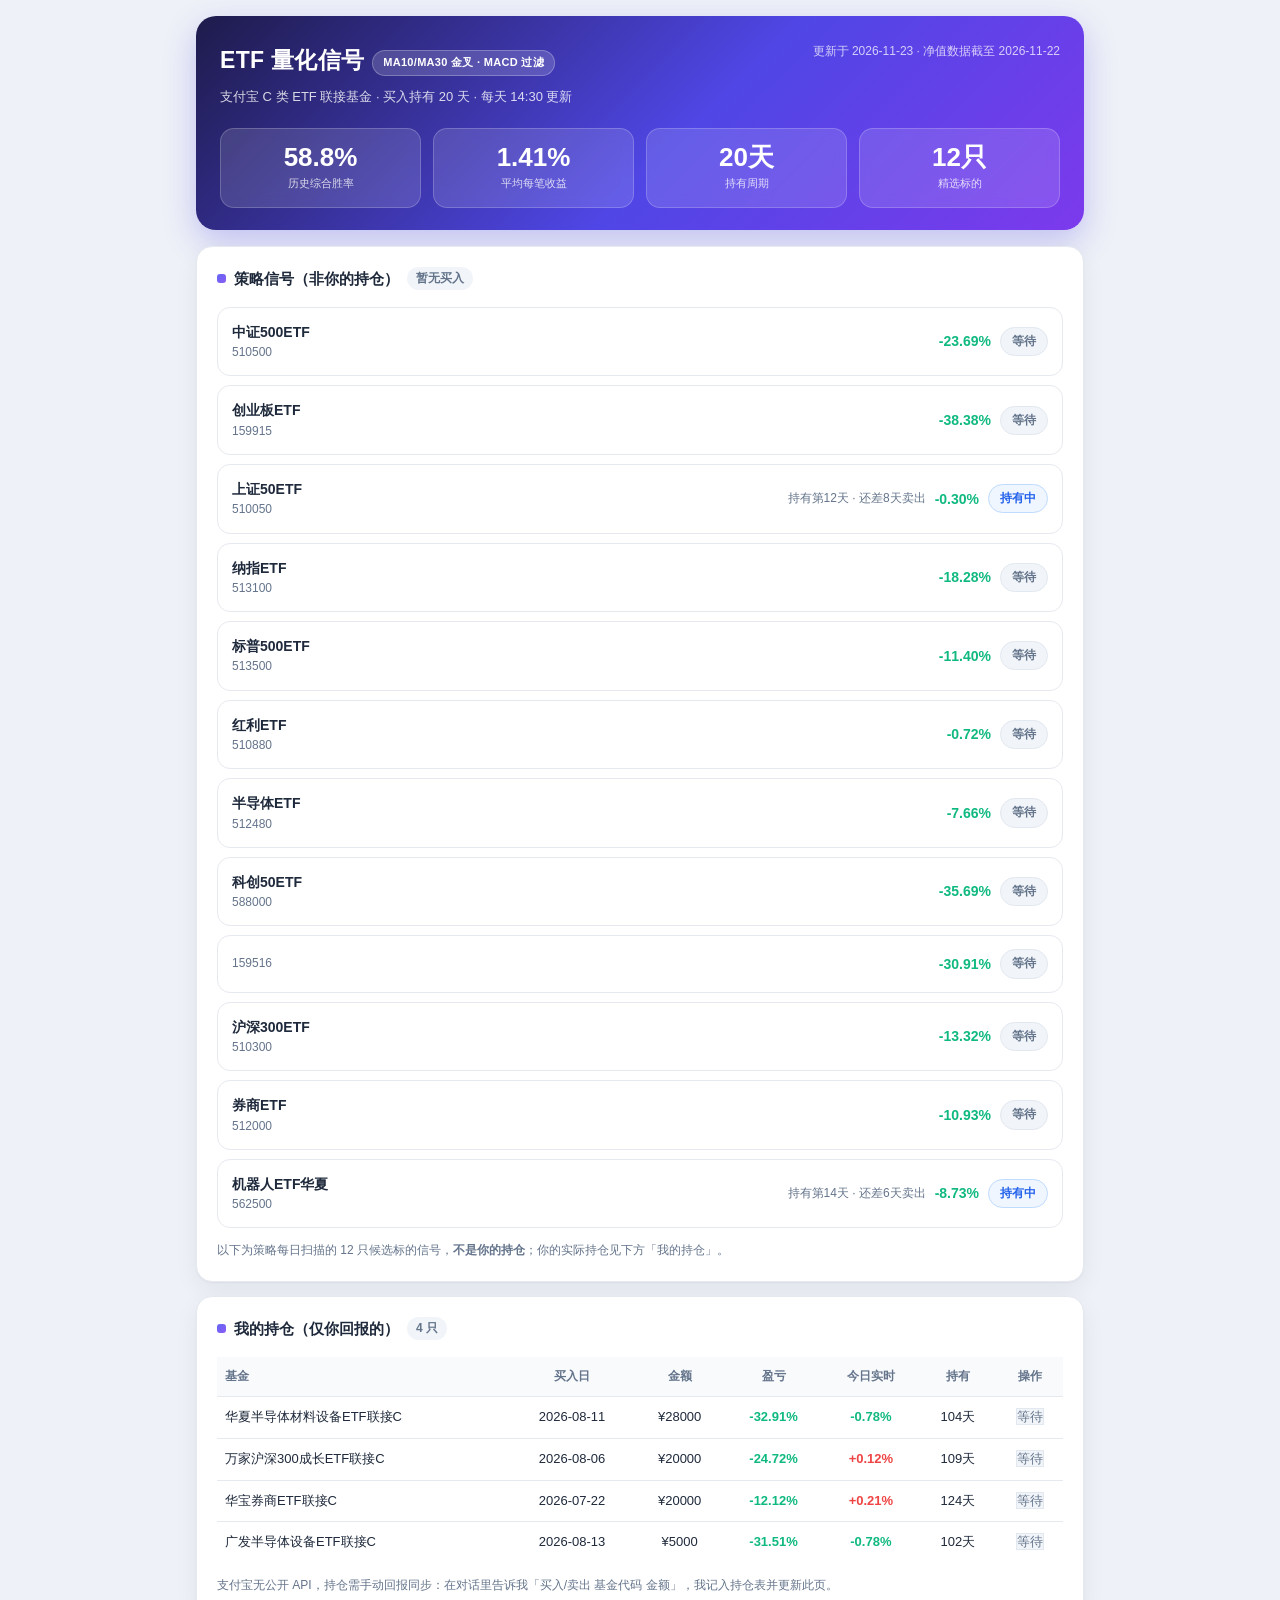
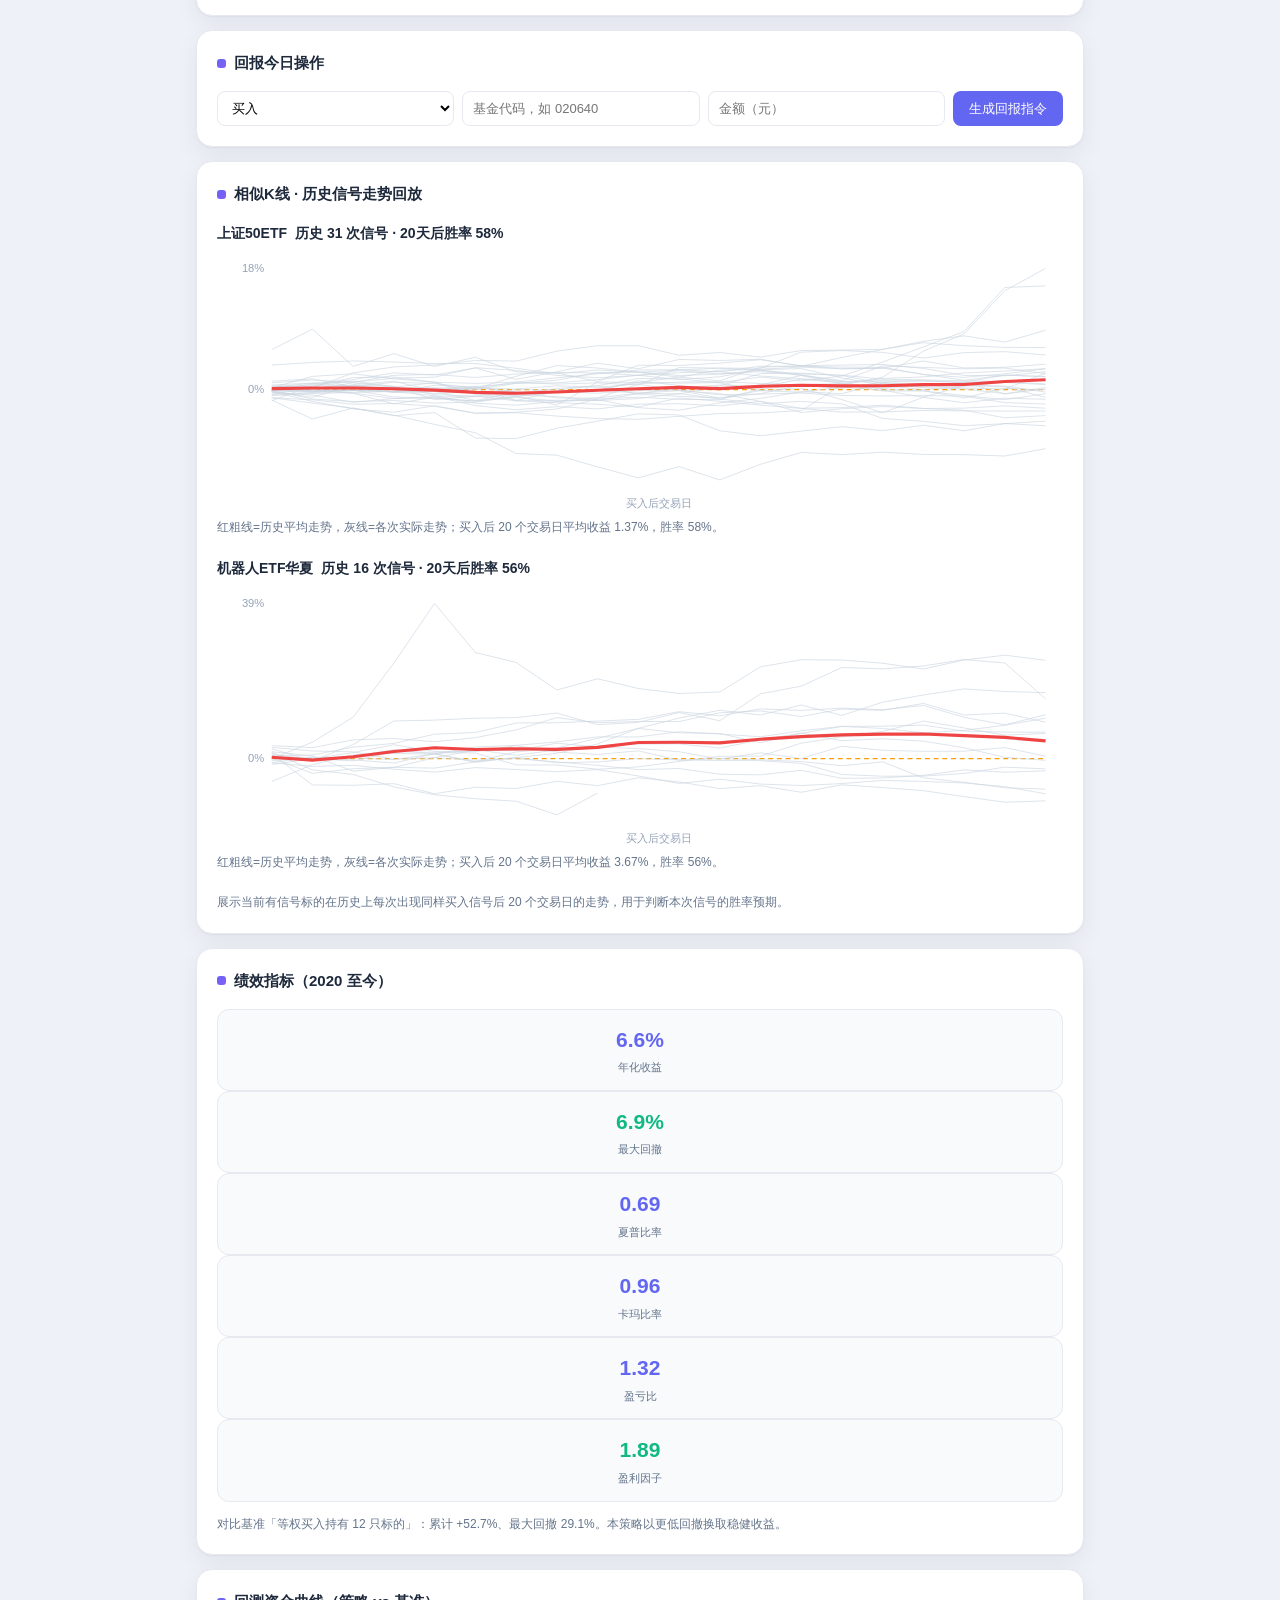
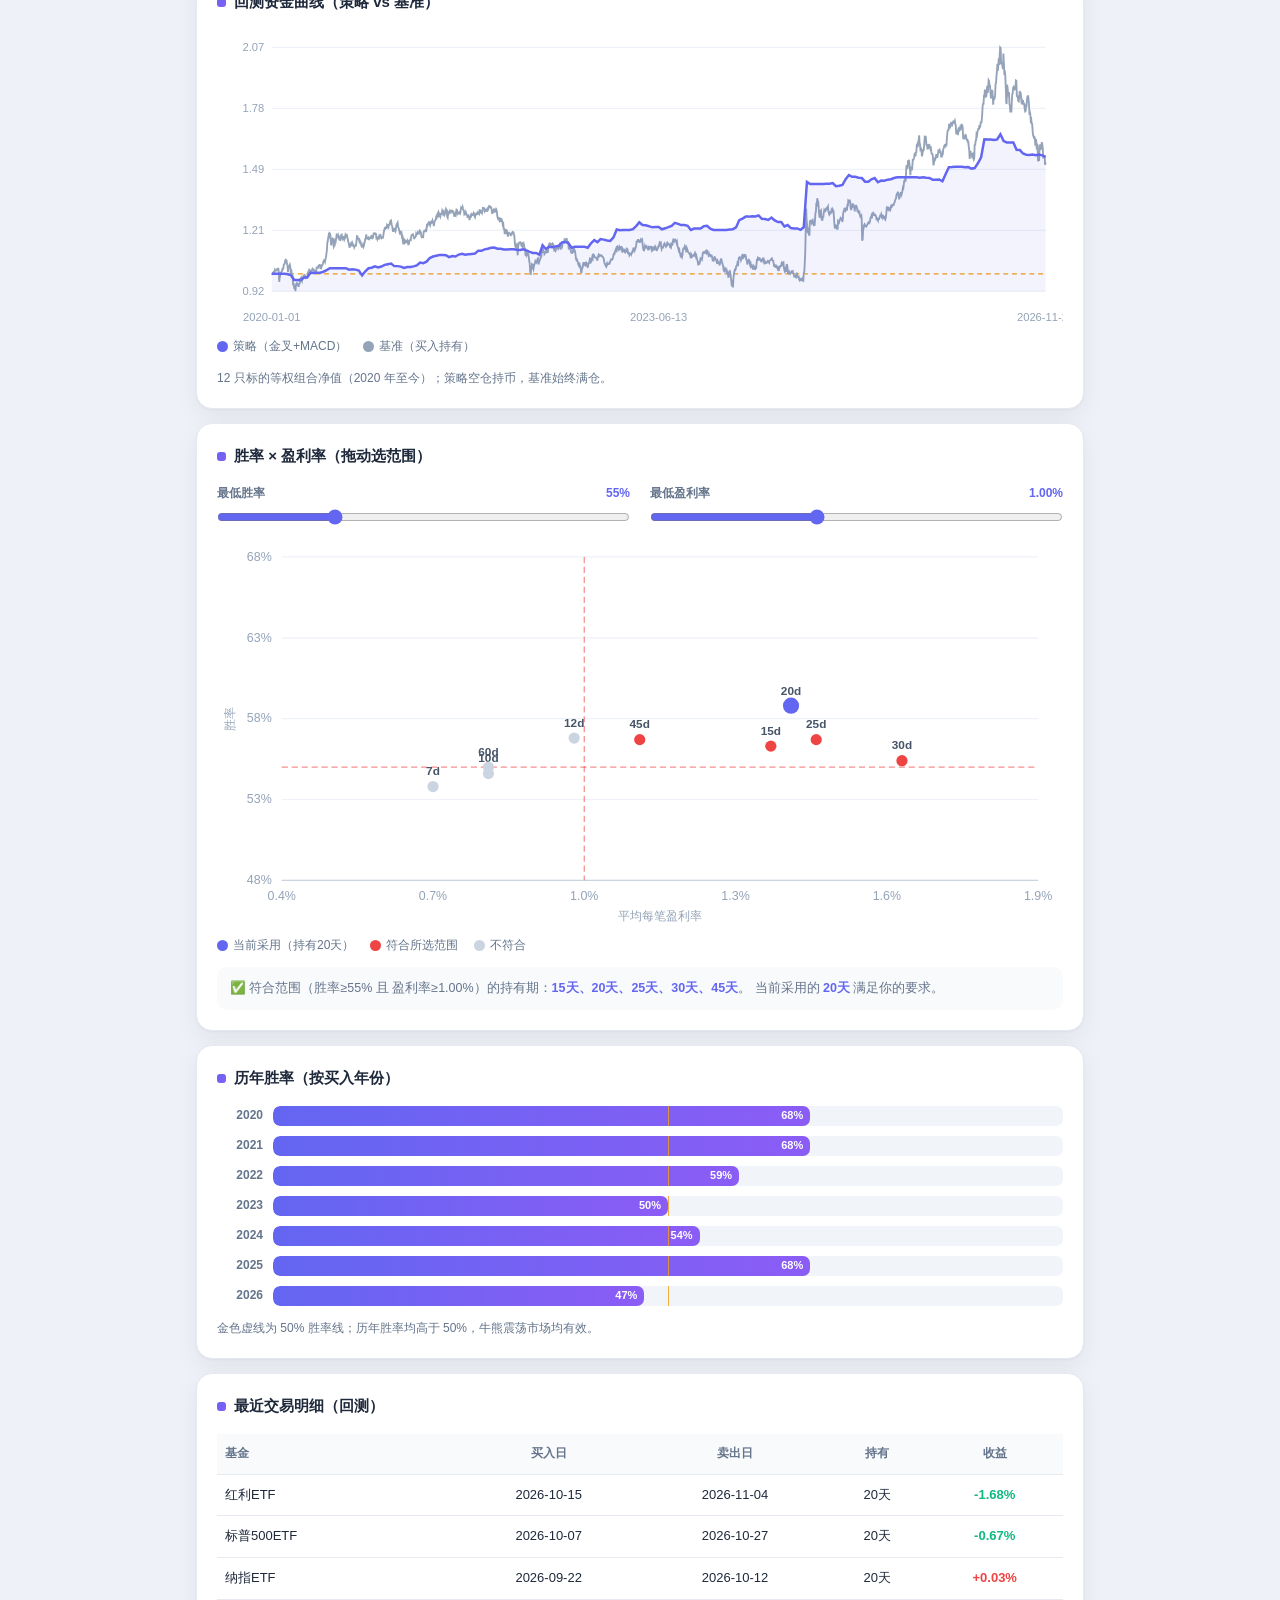
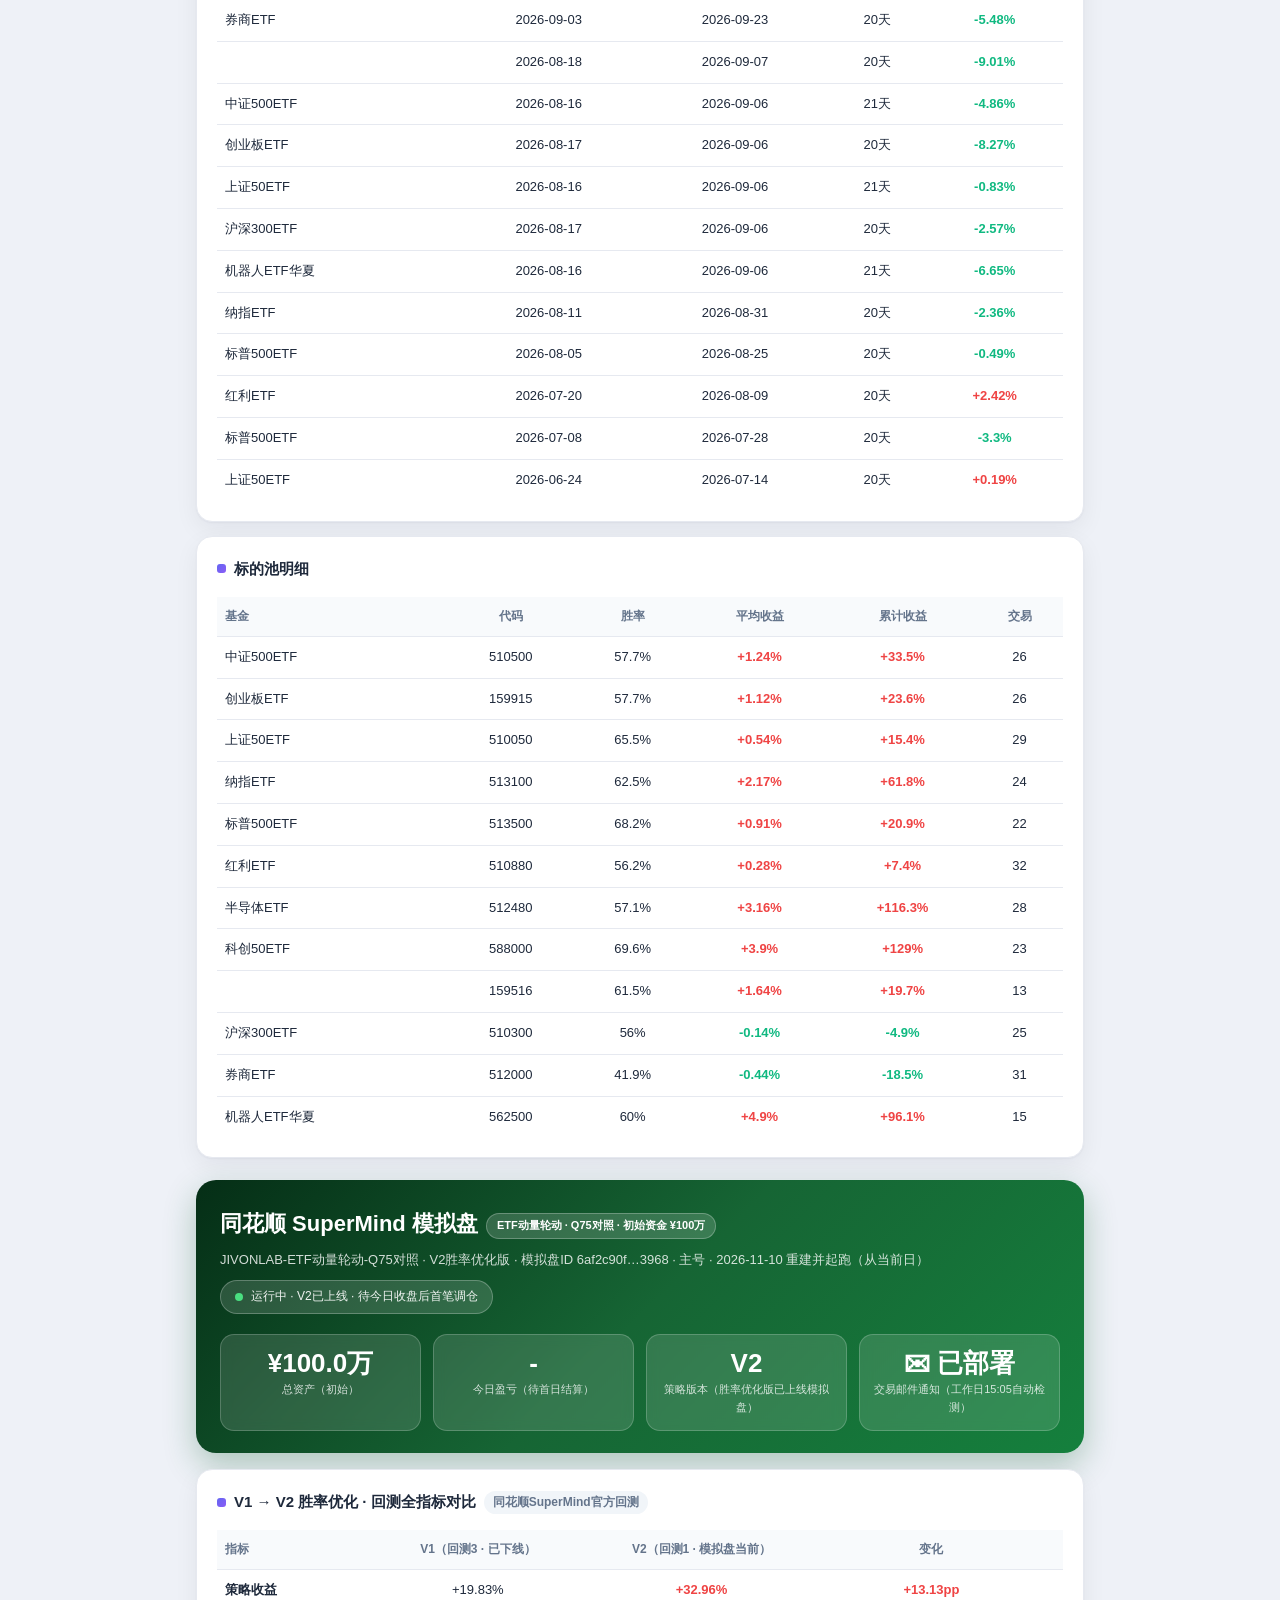
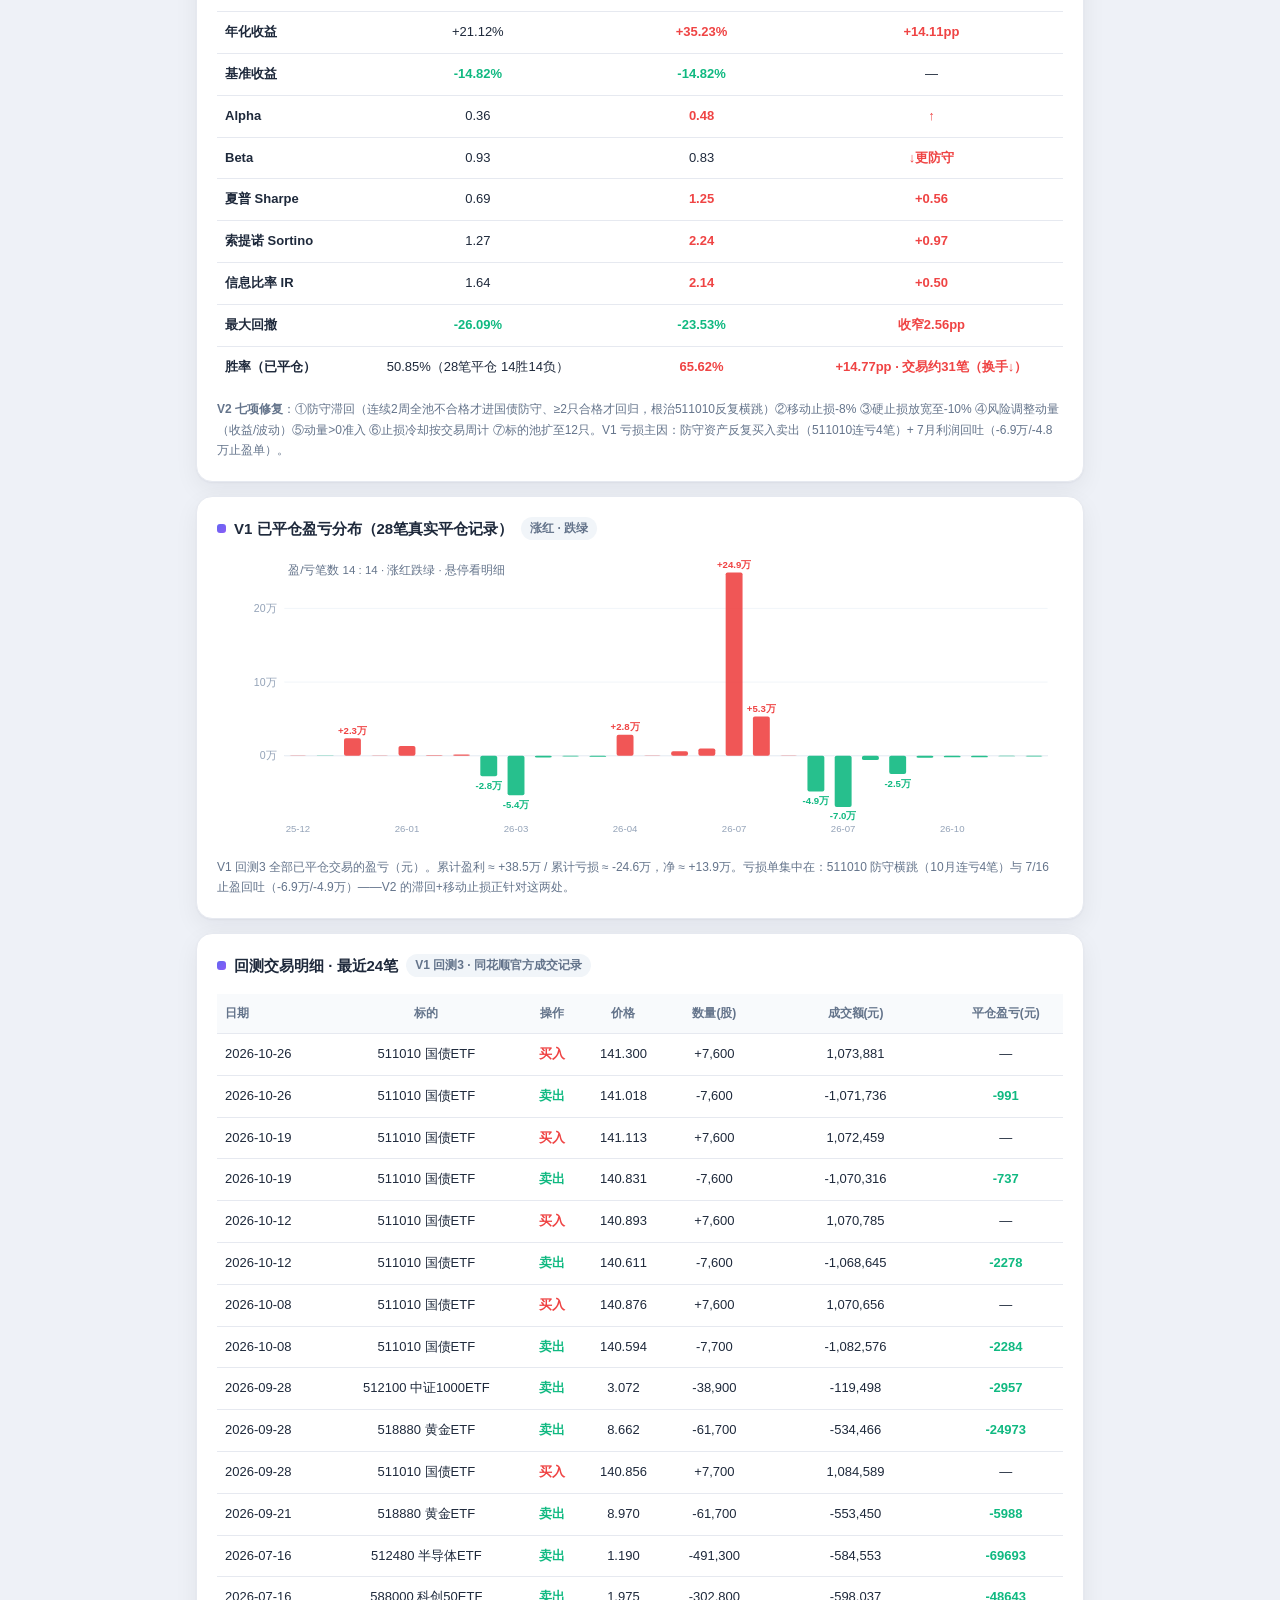
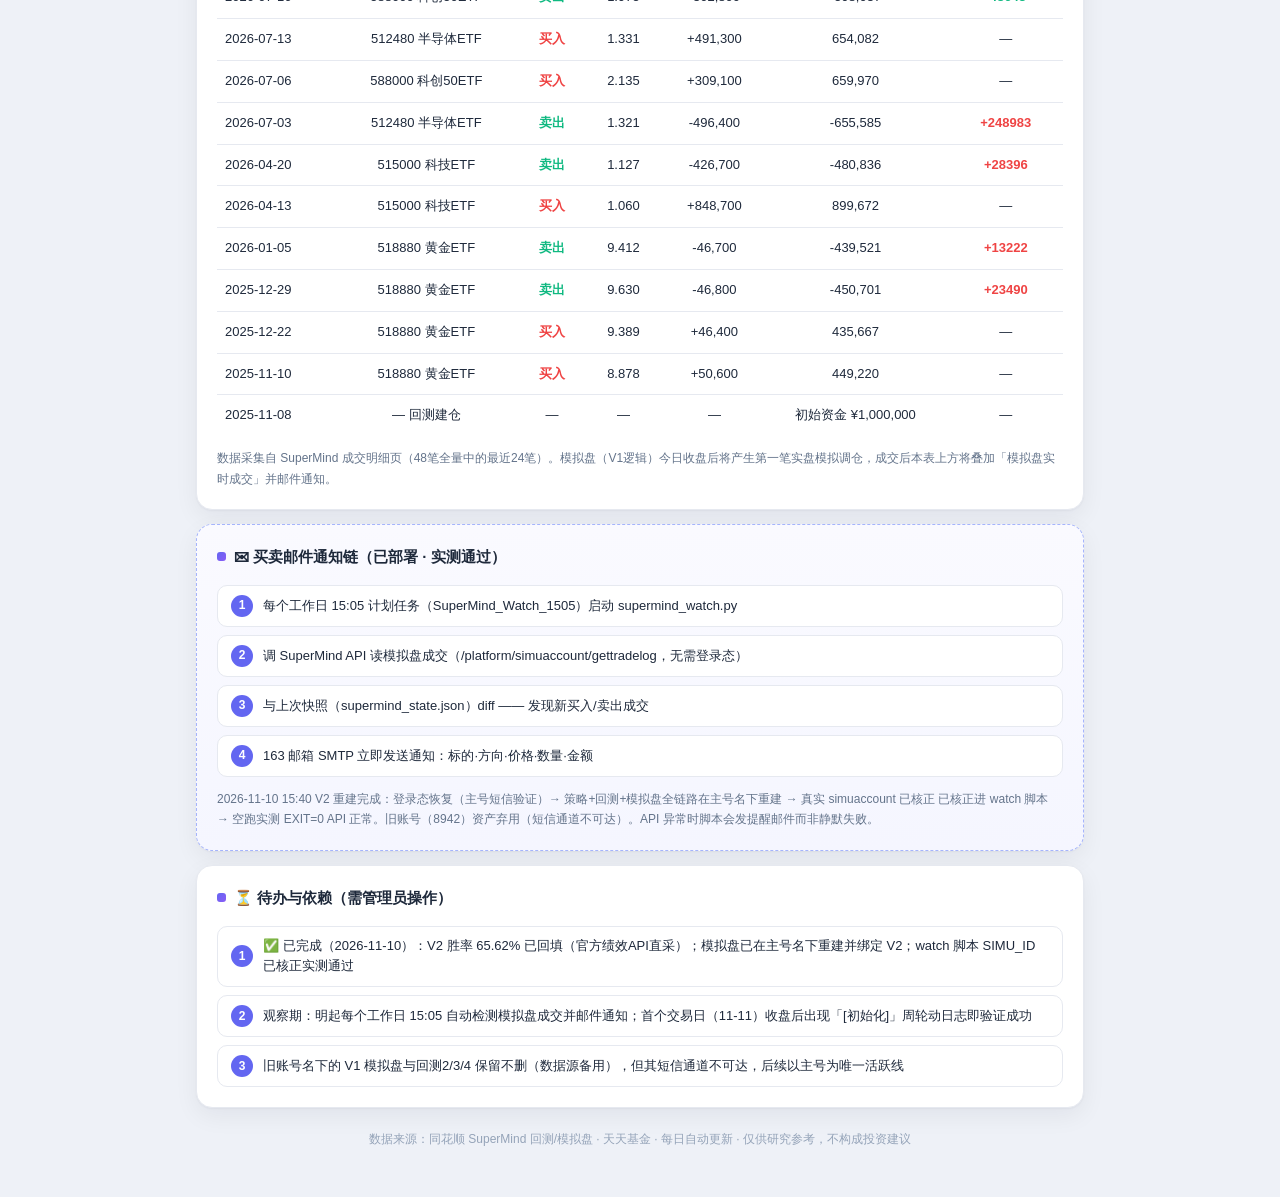
==== commit 94cfcf95: "daily run 2026-11-23-1846" ====
--- a/index.html
+++ b/index.html
@@ -117,7 +117,7 @@
         <h1>ETF 量化信号<span class="badge">MA10/MA30 金叉 · MACD 过滤</span></h1>
         <div class="sub">支付宝 C 类 ETF 联接基金 · 买入持有 20 天 · 每天 14:30 更新</div>
       </div>
-      <div class="date">更新于 2026-11-20 · 净值数据截至 2026-11-19</div>
+      <div class="date">更新于 2026-11-23 · 净值数据截至 2026-11-22</div>
     </div>
     <div class="kpis">
       <div class="kpi"><div class="v">58.8%</div><div class="l">历史综合胜率</div></div>
@@ -273,7 +273,7 @@
   <footer>数据来源：同花顺 SuperMind 回测/模拟盘 · 天天基金 · 每日自动更新 · 仅供研究参考，不构成投资建议</footer>
 </div>
 <script>
-const DATA = {"date": "2026-11-20", "data_date": "2026-11-19", "strategy": {"fast": 10, "slow": 30, "hold_days": 20}, "summary": {"win_rate": 58.8, "trades": 294, "avg_ret": 1.41, "avg_hold": 20}, "signals": [{"code": "510500", "name": "中证500ETF", "state": "WAIT", "buy_date": "2026-08-16", "held_days": 96, "buy_nav": 2.7573, "latest_nav": 2.0648, "ret": -0.2511514887752512, "latest_date": "2026-11-19"}, {"code": "159915", "name": "创业板ETF", "state": "WAIT", "buy_date": "2026-08-17", "held_days": 95, "buy_nav": 4.2679, "latest_nav": 2.5511, "ret": -0.4022587220881464, "latest_date": "2026-11-19"}, {"code": "510050", "name": "上证50ETF", "state": "HOLDING", "buy_date": "2026-11-11", "held_days": 9, "buy_nav": 4.3661, "latest_nav": 4.3816, "ret": 0.0035500790178877306, "latest_date": "2026-11-19"}, {"code": "513100", "name": "纳指ETF", "state": "WAIT", "buy_date": "2026-09-22", "held_days": 59, "buy_nav": 10.2435, "latest_nav": 8.865, "ret": -0.13457314394494058, "latest_date": "2026-11-18"}, {"code": "513500", "name": "标普500ETF", "state": "WAIT", "buy_date": "2026-10-07", "held_days": 44, "buy_nav": 4.9524, "latest_nav": 4.5564, "ret": -0.07996123091834262, "latest_date": "2026-11-18"}, {"code": "510880", "name": "红利ETF", "state": "WAIT", "buy_date": "2026-10-15", "held_days": 36, "buy_nav": 3.2853, "latest_nav": 3.2829, "ret": -0.0007305268925211772, "latest_date": "2026-11-19"}, {"code": "512480", "name": "半导体ETF", "state": "WAIT", "buy_date": "2026-04-15", "held_days": 219, "buy_nav": 3.2386, "latest_nav": 2.9804, "ret": -0.07972580744766256, "latest_date": "2026-11-19"}, {"code": "588000", "name": "科创50ETF", "state": "WAIT", "buy_date": "2026-06-22", "held_days": 151, "buy_nav": 1.4031, "latest_nav": 0.9045, "ret": -0.3553559974342527, "latest_date": "2026-11-19"}, {"code": "159516", "name": "", "state": "WAIT", "buy_date": "2026-08-18", "held_days": 94, "buy_nav": 2.9464, "latest_nav": 2.0604, "ret": -0.30070594623947866, "latest_date": "2026-11-19"}, {"code": "510300", "name": "沪深300ETF", "state": "WAIT", "buy_date": "2026-08-17", "held_days": 95, "buy_nav": 2.1024, "latest_nav": 1.8208, "ret": -0.1339421613394216, "latest_date": "2026-11-19"}, {"code": "512000", "name": "券商ETF", "state": "WAIT", "buy_date": "2026-09-03", "held_days": 78, "buy_nav": 1.0576, "latest_nav": 0.9408, "ret": -0.11043872919818465, "latest_date": "2026-11-19"}, {"code": "562500", "name": "机器人ETF华夏", "state": "HOLDING", "buy_date": "2026-11-09", "held_days": 11, "buy_nav": 0.8913, "latest_nav": 0.7642, "ret": -0.14260069561314936, "latest_date": "2026-11-19"}], "yearly": [{"year": "2020", "win_rate": 68.0}, {"year": "2021", "win_rate": 68.0}, {"year": "2022", "win_rate": 59.0}, {"year": "2023", "win_rate": 50.0}, {"year": "2024", "win_rate": 54.0}, {"year": "2025", "win_rate": 68.0}, {"year": "2026", "win_rate": 47.0}], "funds": [{"code": "510500", "name": "中证500ETF", "win_rate": 57.7, "avg_ret": 1.24, "cum_ret": 33.5, "trades": 26}, {"code": "159915", "name": "创业板ETF", "win_rate": 57.7, "avg_ret": 1.12, "cum_ret": 23.6, "trades": 26}, {"code": "510050", "name": "上证50ETF", "win_rate": 65.5, "avg_ret": 0.54, "cum_ret": 15.4, "trades": 29}, {"code": "513100", "name": "纳指ETF", "win_rate": 62.5, "avg_ret": 2.17, "cum_ret": 61.8, "trades": 24}, {"code": "513500", "name": "标普500ETF", "win_rate": 68.2, "avg_ret": 0.91, "cum_ret": 20.9, "trades": 22}, {"code": "510880", "name": "红利ETF", "win_rate": 56.2, "avg_ret": 0.28, "cum_ret": 7.4, "trades": 32}, {"code": "512480", "name": "半导体ETF", "win_rate": 57.1, "avg_ret": 3.16, "cum_ret": 116.3, "trades": 28}, {"code": "588000", "name": "科创50ETF", "win_rate": 69.6, "avg_ret": 3.9, "cum_ret": 129.0, "trades": 23}, {"code": "159516", "name": "", "win_rate": 61.5, "avg_ret": 1.64, "cum_ret": 19.7, "trades": 13}, {"code": "510300", "name": "沪深300ETF", "win_rate": 56.0, "avg_ret": -0.14, "cum_ret": -4.9, "trades": 25}, {"code": "512000", "name": "券商ETF", "win_rate": 41.9, "avg_ret": -0.44, "cum_ret": -18.5, "trades": 31}, {"code": "562500", "name": "机器人ETF华夏", "win_rate": 60.0, "avg_ret": 4.9, "cum_ret": 96.1, "trades": 15}], "param_space": [{"hold_days": 7, "win_rate": 53.8, "avg_ret": 0.7, "trades": 303}, {"hold_days": 10, "win_rate": 54.8, "avg_ret": 0.81, "trades": 301}, {"hold_days": 12, "win_rate": 57.0, "avg_ret": 1.01, "trades": 300}, {"hold_days": 15, "win_rate": 56.3, "avg_ret": 1.37, "trades": 300}, {"hold_days": 20, "win_rate": 58.8, "avg_ret": 1.41, "trades": 294}, {"hold_days": 25, "win_rate": 56.7, "avg_ret": 1.46, "trades": 289}, {"hold_days": 30, "win_rate": 55.4, "avg_ret": 1.63, "trades": 278}, {"hold_days": 45, "win_rate": 56.7, "avg_ret": 1.11, "trades": 252}, {"hold_days": 60, "win_rate": 55.0, "avg_ret": 0.81, "trades": 229}], "equity": [["2020-01-01", 1.0], ["2020-01-09", 1.0], ["2020-01-20", 1.0], ["2020-02-06", 1.0], ["2020-02-17", 1.0], ["2020-02-26", 0.9984], ["2020-03-08", 0.9927], ["2020-03-17", 0.9709], ["2020-03-26", 0.9706], ["2020-04-07", 0.9706], ["2020-04-16", 0.9827], ["2020-04-27", 0.9828], ["2020-05-11", 1.006], ["2020-05-20", 1.0032], ["2020-05-31", 1.005], ["2020-06-09", 1.005], ["2020-06-18", 1.0097], ["2020-07-01", 1.0173], ["2020-07-12", 1.0264], ["2020-07-21", 1.0264], ["2020-07-30", 1.0264], ["2020-08-10", 1.0264], ["2020-08-19", 1.0264], ["2020-08-30", 1.0264], ["2020-09-08", 1.0193], ["2020-09-17", 1.0218], ["2020-09-28", 1.0198], ["2020-10-14", 1.0161], ["2020-10-25", 0.9905], ["2020-11-03", 1.0047], ["2020-11-12", 1.0233], ["2020-11-23", 1.029], ["2020-12-02", 1.0359], ["2020-12-13", 1.0296], ["2020-12-22", 1.0346], ["2021-01-03", 1.042], ["2021-01-12", 1.0449], ["2021-01-21", 1.048], ["2021-02-01", 1.0366], ["2021-02-17", 1.0366], ["2021-02-28", 1.0341], ["2021-03-09", 1.0278], ["2021-03-18", 1.0321], ["2021-03-29", 1.0321], ["2021-04-08", 1.0353], ["2021-04-19", 1.0396], ["2021-04-28", 1.0533], ["2021-05-12", 1.0507], ["2021-05-23", 1.0574], ["2021-06-01", 1.0748], ["2021-06-10", 1.0815], ["2021-06-22", 1.0858], ["2021-07-01", 1.0885], ["2021-07-12", 1.0885], ["2021-07-20", 1.0876], ["2021-07-29", 1.0741], ["2021-08-09", 1.0845], ["2021-08-18", 1.0814], ["2021-08-29", 1.0892], ["2021-09-07", 1.0944], ["2021-09-16", 1.0915], ["2021-09-29", 1.0925], ["2021-10-17", 1.0939], ["2021-10-26", 1.0959], ["2021-11-04", 1.1092], ["2021-11-15", 1.1089], ["2021-11-24", 1.1159], ["2021-12-05", 1.119], ["2021-12-14", 1.1237], ["2021-12-23", 1.1243], ["2022-01-04", 1.119], ["2022-01-13", 1.118], ["2022-01-24", 1.1145], ["2022-02-09", 1.1145], ["2022-02-20", 1.1159], ["2022-03-01", 1.1158], ["2022-03-10", 1.1134], ["2022-03-21", 1.1121], ["2022-03-30", 1.1159], ["2022-04-12", 1.1104], ["2022-04-21", 1.1036], ["2022-05-04", 1.0986], ["2022-05-15", 1.0986], ["2022-05-24", 1.0901], ["2022-06-05", 1.1371], ["2022-06-14", 1.1319], ["2022-06-23", 1.1295], ["2022-07-04", 1.1252], ["2022-07-13", 1.1255], ["2022-07-24", 1.135], ["2022-08-02", 1.1483], ["2022-08-11", 1.1512], ["2022-08-22", 1.1453], ["2022-08-31", 1.1236], ["2022-09-12", 1.1281], ["2022-09-21", 1.1281], ["2022-10-09", 1.1281], ["2022-10-18", 1.1281], ["2022-10-27", 1.1232], ["2022-11-07", 1.1445], ["2022-11-16", 1.1596], ["2022-11-27", 1.1501], ["2022-12-06", 1.1648], ["2022-12-15", 1.1615], ["2022-12-26", 1.1574], ["2023-01-04", 1.1559], ["2023-01-15", 1.1731], ["2023-01-30", 1.1972], ["2023-02-08", 1.2059], ["2023-02-19", 1.207], ["2023-02-28", 1.207], ["2023-03-09", 1.207], ["2023-03-20", 1.212], ["2023-03-29", 1.2195], ["2023-04-10", 1.2421], ["2023-04-19", 1.2428], ["2023-05-03", 1.2293], ["2023-05-14", 1.2263], ["2023-05-23", 1.2199], ["2023-06-01", 1.2221], ["2023-06-12", 1.2218], ["2023-06-25", 1.2105], ["2023-07-04", 1.2154], ["2023-07-13", 1.2208], ["2023-07-24", 1.227], ["2023-08-02", 1.241], ["2023-08-13", 1.2364], ["2023-08-22", 1.2304], ["2023-08-31", 1.2304], ["2023-09-11", 1.2272], ["2023-09-20", 1.2074], ["2023-10-09", 1.2139], ["2023-10-18", 1.2139], ["2023-10-29", 1.2139], ["2023-11-06", 1.2235], ["2023-11-15", 1.2227], ["2023-11-26", 1.2104], ["2023-12-05", 1.2077], ["2023-12-14", 1.2079], ["2023-12-25", 1.2078], ["2024-01-03", 1.2078], ["2024-01-14", 1.2068], ["2024-01-23", 1.2063], ["2024-02-01", 1.21], ["2024-02-20", 1.2174], ["2024-02-29", 1.2526], ["2024-03-11", 1.2641], ["2024-03-20", 1.2703], ["2024-03-31", 1.2703], ["2024-04-11", 1.271], ["2024-04-22", 1.2713], ["2024-05-06", 1.2767], ["2024-05-15", 1.2597], ["2024-05-26", 1.2593], ["2024-06-04", 1.2544], ["2024-06-16", 1.2656], ["2024-06-25", 1.2525], ["2024-07-03", 1.2446], ["2024-07-14", 1.2446], ["2024-07-23", 1.2238], ["2024-08-01", 1.2308], ["2024-08-11", 1.2153], ["2024-08-20", 1.2168], ["2024-08-29", 1.2161], ["2024-09-09", 1.2062], ["2024-09-22", 1.2097], ["2024-10-08", 1.4283], ["2024-10-17", 1.4253], ["2024-10-28", 1.4248], ["2024-11-06", 1.4248], ["2024-11-17", 1.4248], ["2024-11-26", 1.4248], ["2024-12-05", 1.4258], ["2024-12-16", 1.4259], ["2024-12-25", 1.4319], ["2025-01-06", 1.4144], ["2025-01-15", 1.4162], ["2025-01-26", 1.408], ["2025-02-12", 1.4421], ["2025-02-23", 1.4739], ["2025-03-04", 1.4545], ["2025-03-13", 1.4589], ["2025-03-24", 1.4549], ["2025-04-02", 1.4532], ["2025-04-14", 1.436], ["2025-04-23", 1.4353], ["2025-05-07", 1.4471], ["2025-05-15", 1.4539], ["2025-05-26", 1.4342], ["2025-06-05", 1.4391], ["2025-06-16", 1.4422], ["2025-06-25", 1.4458], ["2025-07-06", 1.441], ["2025-07-15", 1.4497], ["2025-07-24", 1.4563], ["2025-08-04", 1.4563], ["2025-08-13", 1.4563], ["2025-08-24", 1.4563], ["2025-09-02", 1.4563], ["2025-09-11", 1.4563], ["2025-09-22", 1.4563], ["2025-10-09", 1.4548], ["2025-10-20", 1.4561], ["2025-10-29", 1.4598], ["2025-11-09", 1.4576], ["2025-11-18", 1.446], ["2025-11-27", 1.445], ["2025-12-08", 1.4453], ["2025-12-17", 1.4337], ["2025-12-28", 1.4633], ["2026-01-08", 1.497], ["2026-01-19", 1.5045], ["2026-01-28", 1.5061], ["2026-02-08", 1.5061], ["2026-02-24", 1.5061], ["2026-03-05", 1.505], ["2026-03-16", 1.5045], ["2026-03-25", 1.4968], ["2026-04-06", 1.4926], ["2026-04-15", 1.5164], ["2026-04-26", 1.5589], ["2026-05-10", 1.6356], ["2026-05-19", 1.6347], ["2026-05-28", 1.6347], ["2026-06-08", 1.6337], ["2026-06-17", 1.6309], ["2026-06-29", 1.6569], ["2026-07-08", 1.6357], ["2026-07-19", 1.6214], ["2026-07-28", 1.6196], ["2026-08-06", 1.6205], ["2026-08-17", 1.6271], ["2026-08-26", 1.5946], ["2026-09-06", 1.5713], ["2026-09-15", 1.5648], ["2026-09-27", 1.5618], ["2026-10-13", 1.5638], ["2026-10-22", 1.5593], ["2026-11-02", 1.5646], ["2026-11-11", 1.5614], ["2026-11-19", 1.5459]], "benchmark": [["2020-01-01", 1.0], ["2020-01-02", 0.9986], ["2020-01-05", 1.0012], ["2020-01-06", 1.0048], ["2020-01-07", 0.9958], ["2020-01-08", 1.0066], ["2020-01-09", 1.0078], ["2020-01-12", 1.0189], ["2020-01-13", 1.0146], ["2020-01-14", 1.0149], ["2020-01-15", 1.0152], ["2020-01-16", 1.0164], ["2020-01-19", 1.0263], ["2020-01-20", 1.0186], ["2020-01-21", 1.0275], ["2020-01-22", 1.0108], ["2020-02-02", 0.9623], ["2020-02-03", 0.9798], ["2020-02-04", 0.9893], ["2020-02-05", 1.0037], ["2020-02-06", 1.0066], ["2020-02-09", 1.0105], ["2020-02-10", 1.0121], ["2020-02-11", 1.0222], ["2020-02-12", 1.0208], ["2020-02-13", 1.0262], ["2020-02-16", 1.0432], ["2020-02-17", 1.0471], ["2020-02-18", 1.0479], ["2020-02-19", 1.0627], ["2020-02-20", 1.0664], ["2020-02-23", 1.0653], ["2020-02-24", 1.0625], ["2020-02-25", 1.0459], ["2020-02-26", 1.0359], ["2020-02-27", 1.0084], ["2020-03-01", 1.0322], ["2020-03-02", 1.0309], ["2020-03-03", 1.0391], ["2020-03-04", 1.044], ["2020-03-05", 1.032], ["2020-03-08", 0.9963], ["2020-03-09", 1.0219], ["2020-03-10", 1.003], ["2020-03-11", 0.9796], ["2020-03-12", 0.993], ["2020-03-15", 0.9458], ["2020-03-16", 0.9564], ["2020-03-17", 0.9396], ["2020-03-18", 0.943], ["2020-03-19", 0.9423], ["2020-03-22", 0.9175], ["2020-03-23", 0.9411], ["2020-03-24", 0.9527], ["2020-03-25", 0.9565], ["2020-03-26", 0.9492], ["2020-03-29", 0.9472], ["2020-03-30", 0.9459], ["2020-03-31", 0.9384], ["2020-04-01", 0.9566], ["2020-04-02", 0.9507], ["2020-04-06", 0.9739], ["2020-04-07", 0.9768], ["2020-04-08", 0.9809], ["2020-04-09", 0.9706], ["2020-04-12", 0.9651], ["2020-04-13", 0.9835], ["2020-04-14", 0.9784], ["2020-04-15", 0.9855], ["2020-04-16", 0.9928], ["2020-04-19", 0.9938], ["2020-04-20", 0.9811], ["2020-04-21", 0.9893], ["2020-04-22", 0.9853], ["2020-04-23", 0.9802], ["2020-04-26", 0.9822], ["2020-04-27", 0.9853], ["2020-04-28", 0.9912], ["2020-04-29", 1.0039], ["2020-05-05", 1.0105], ["2020-05-06", 1.0118], ["2020-05-07", 1.0194], ["2020-05-10", 1.0176], ["2020-05-11", 1.0166], ["2020-05-12", 1.0155], ["2020-05-13", 1.012], ["2020-05-14", 1.0164], ["2020-05-17", 1.0174], ["2020-05-18", 1.0247], ["2020-05-19", 1.0226], ["2020-05-20", 1.0138], ["2020-05-21", 1.0031], ["2020-05-24", 1.0026], ["2020-05-25", 1.0125], ["2020-05-26", 1.0076], ["2020-05-27", 1.0079], ["2020-05-28", 1.0103], ["2020-05-31", 1.0291], ["2020-06-01", 1.0309], ["2020-06-02", 1.0315], ["2020-06-03", 1.0296], ["2020-06-04", 1.0375], ["2020-06-07", 1.0375], ["2020-06-08", 1.0419], ["2020-06-09", 1.0414], ["2020-06-10", 1.028], ["2020-06-11", 1.0307], ["2020-06-14", 1.0279], ["2020-06-15", 1.0396], ["2020-06-16", 1.0399], ["2020-06-17", 1.0445], ["2020-06-18", 1.0527], ["2020-06-21", 1.0605], ["2020-06-22", 1.064], ["2020-06-23", 1.0631], ["2020-06-28", 1.0567], ["2020-06-29", 1.0707], ["2020-06-30", 1.0789], ["2020-07-01", 1.0947], ["2020-07-02", 1.1096], ["2020-07-05", 1.1504], ["2020-07-06", 1.1516], ["2020-07-07", 1.1703], ["2020-07-08", 1.1827], ["2020-07-09", 1.1781], ["2020-07-12", 1.1923], ["2020-07-13", 1.1899], ["2020-07-14", 1.175], ["2020-07-15", 1.1396], ["2020-07-16", 1.1381], ["2020-07-19", 1.1619], ["2020-07-20", 1.1608], ["2020-07-21", 1.1657], ["2020-07-22", 1.1626], ["2020-07-23", 1.129], ["2020-07-26", 1.1334], ["2020-07-27", 1.1349], ["2020-07-28", 1.1566], ["2020-07-29", 1.1526], ["2020-07-30", 1.1641], ["2020-08-02", 1.1818], ["2020-08-03", 1.1778], ["2020-08-04", 1.1809], ["2020-08-05", 1.1848], ["2020-08-06", 1.1725], ["2020-08-09", 1.1748], ["2020-08-10", 1.1615], ["2020-08-11", 1.1601], ["2020-08-12", 1.1594], ["2020-08-13", 1.1675], ["2020-08-16", 1.1837], ["2020-08-17", 1.1851], ["2020-08-18", 1.1695], ["2020-08-19", 1.1638], ["2020-08-20", 1.1689], ["2020-08-23", 1.174], ["2020-08-24", 1.1741], ["2020-08-25", 1.1635], ["2020-08-26", 1.1693], ["2020-08-27", 1.1834], ["2020-08-30", 1.1789], ["2020-08-31", 1.1838], ["2020-09-01", 1.1849], ["2020-09-02", 1.1726], ["2020-09-03", 1.1682], ["2020-09-06", 1.152], ["2020-09-07", 1.1481], ["2020-09-08", 1.1353], ["2020-09-09", 1.1243], ["2020-09-10", 1.1309], ["2020-09-13", 1.1383], ["2020-09-14", 1.1434], ["2020-09-15", 1.1362], ["2020-09-16", 1.1339], ["2020-09-17", 1.145], ["2020-09-20", 1.1407], ["2020-09-21", 1.1375], ["2020-09-22", 1.1358], ["2020-09-23", 1.1252], ["2020-09-24", 1.13], ["2020-09-27", 1.1312], ["2020-09-28", 1.1345], ["2020-09-29", 1.1338], ["2020-10-08", 1.1537], ["2020-10-11", 1.1779], ["2020-10-12", 1.1767], ["2020-10-13", 1.1701], ["2020-10-14", 1.166], ["2020-10-15", 1.1634], ["2020-10-18", 1.1535], ["2020-10-19", 1.1588], ["2020-10-20", 1.1523], ["2020-10-21", 1.1505], ["2020-10-22", 1.1382], ["2020-10-25", 1.1303], ["2020-10-26", 1.133], ["2020-10-27", 1.1299], ["2020-10-28", 1.1357], ["2020-10-29", 1.1269], ["2020-11-01", 1.132], ["2020-11-02", 1.1444], ["2020-11-03", 1.1509], ["2020-11-04", 1.165], ["2020-11-05", 1.1661], ["2020-11-08", 1.1858], ["2020-11-09", 1.1756], ["2020-11-10", 1.167], ["2020-11-11", 1.1669], ["2020-11-12", 1.1658], ["2020-11-15", 1.1719], ["2020-11-16", 1.1686], ["2020-11-17", 1.1644], ["2020-11-18", 1.1686], ["2020-11-19", 1.17], ["2020-11-22", 1.1769], ["2020-11-23", 1.1782], ["2020-11-24", 1.1679], ["2020-11-25", 1.1678], ["2020-11-26", 1.1751], ["2020-11-29", 1.1737], ["2020-11-30", 1.191], ["2020-12-01", 1.1918], ["2020-12-02", 1.1909], ["2020-12-03", 1.1917], ["2020-12-06", 1.1872], ["2020-12-07", 1.1874], ["2020-12-08", 1.1695], ["2020-12-09", 1.1715], ["2020-12-10", 1.1643], ["2020-12-13", 1.1693], ["2020-12-14", 1.1715], ["2020-12-15", 1.1682], ["2020-12-16", 1.179], ["2020-12-17", 1.1755], ["2020-12-20", 1.1871], ["2020-12-21", 1.1679], ["2020-12-22", 1.1762], ["2020-12-23", 1.1696], ["2020-12-24", 1.1724], ["2020-12-27", 1.1709], ["2020-12-28", 1.1705], ["2020-12-29", 1.1817], ["2020-12-30", 1.1979], ["2021-01-03", 1.2083], ["2021-01-04", 1.2154], ["2021-01-05", 1.2137], ["2021-01-06", 1.2198], ["2021-01-07", 1.2208], ["2021-01-10", 1.2127], ["2021-01-11", 1.2321], ["2021-01-12", 1.2299], ["2021-01-13", 1.2245], ["2021-01-14", 1.2206], ["2021-01-17", 1.2344], ["2021-01-18", 1.2276], ["2021-01-19", 1.2402], ["2021-01-20", 1.2484], ["2021-01-21", 1.2447], ["2021-01-24", 1.248], ["2021-01-25", 1.2325], ["2021-01-26", 1.225], ["2021-01-27", 1.2098], ["2021-01-28", 1.1989], ["2021-01-31", 1.2071], ["2021-02-01", 1.2178], ["2021-02-02", 1.2084], ["2021-02-03", 1.2055], ["2021-02-04", 1.2012], ["2021-02-07", 1.2126], ["2021-02-08", 1.2278], ["2021-02-09", 1.2358], ["2021-02-17", 1.2384], ["2021-02-18", 1.2416], ["2021-02-21", 1.2203], ["2021-02-22", 1.2167], ["2021-02-23", 1.2076], ["2021-02-24", 1.2002], ["2021-02-25", 1.1851], ["2021-02-28", 1.2038], ["2021-03-01", 1.1948], ["2021-03-02", 1.201], ["2021-03-03", 1.1787], ["2021-03-04", 1.1838], ["2021-03-07", 1.1563], ["2021-03-08", 1.1428], ["2021-03-09", 1.143], ["2021-03-10", 1.1637], ["2021-03-11", 1.1615], ["2021-03-14", 1.1473], ["2021-03-15", 1.1505], ["2021-03-16", 1.1561], ["2021-03-17", 1.1545], ["2021-03-18", 1.1453], ["2021-03-21", 1.1553], ["2021-03-22", 1.1492], ["2021-03-23", 1.1389], ["2021-03-24", 1.1401], ["2021-03-25", 1.1574], ["2021-03-28", 1.1582], ["2021-03-29", 1.161], ["2021-03-30", 1.1594], ["2021-03-31", 1.1734], ["2021-04-01", 1.1836], ["2021-04-05", 1.1848], ["2021-04-06", 1.1834], ["2021-04-07", 1.186], ["2021-04-08", 1.1796], ["2021-04-11", 1.1681], ["2021-04-12", 1.1676], ["2021-04-13", 1.1728], ["2021-04-14", 1.1733], ["2021-04-15", 1.1773], ["2021-04-18", 1.1907], ["2021-04-19", 1.1858], ["2021-04-20", 1.1879], ["2021-04-21", 1.189], ["2021-04-22", 1.1969], ["2021-04-25", 1.1933], ["2021-04-26", 1.1918], ["2021-04-27", 1.198], ["2021-04-28", 1.204], ["2021-04-29", 1.2], ["2021-05-05", 1.1939], ["2021-05-06", 1.1795], ["2021-05-09", 1.1733], ["2021-05-10", 1.1747], ["2021-05-11", 1.1762], ["2021-05-12", 1.1746], ["2021-05-13", 1.1981], ["2021-05-16", 1.203], ["2021-05-17", 1.2006], ["2021-05-18", 1.2006], ["2021-05-19", 1.2051], ["2021-05-20", 1.1973], ["2021-05-23", 1.2072], ["2021-05-24", 1.2279], ["2021-05-25", 1.2265], ["2021-05-26", 1.236], ["2021-05-27", 1.2351], ["2021-05-30", 1.2444], ["2021-05-31", 1.2449], ["2021-06-01", 1.2358], ["2021-06-02", 1.2301], ["2021-06-03", 1.2409], ["2021-06-06", 1.2447], ["2021-06-07", 1.2401], ["2021-06-08", 1.2417], ["2021-06-09", 1.2519], ["2021-06-10", 1.2458], ["2021-06-14", 1.2424], ["2021-06-15", 1.2259], ["2021-06-16", 1.2446], ["2021-06-17", 1.2477], ["2021-06-20", 1.2536], ["2021-06-21", 1.2579], ["2021-06-22", 1.2679], ["2021-06-23", 1.2653], ["2021-06-24", 1.2793], ["2021-06-27", 1.2843], ["2021-06-28", 1.2786], ["2021-06-29", 1.2914], ["2021-06-30", 1.2851], ["2021-07-01", 1.2683], ["2021-07-04", 1.2773], ["2021-07-05", 1.2713], ["2021-07-06", 1.2841], ["2021-07-07", 1.2854], ["2021-07-08", 1.2848], ["2021-07-11", 1.2981], ["2021-07-12", 1.2922], ["2021-07-13", 1.2844], ["2021-07-14", 1.2912], ["2021-07-15", 1.2807], ["2021-07-18", 1.2773], ["2021-07-19", 1.2833], ["2021-07-20", 1.299], ["2021-07-21", 1.3071], ["2021-07-22", 1.3033], ["2021-07-25", 1.289], ["2021-07-26", 1.269], ["2021-07-27", 1.2653], ["2021-07-28", 1.2905], ["2021-07-29", 1.2865], ["2021-08-01", 1.2951], ["2021-08-02", 1.2853], ["2021-08-03", 1.2989], ["2021-08-04", 1.2961], ["2021-08-05", 1.2915], ["2021-08-08", 1.2945], ["2021-08-09", 1.2988], ["2021-08-10", 1.2982], ["2021-08-11", 1.2974], ["2021-08-12", 1.289], ["2021-08-15", 1.2894], ["2021-08-16", 1.2698], ["2021-08-17", 1.2801], ["2021-08-18", 1.2824], ["2021-08-19", 1.2784], ["2021-08-22", 1.2932], ["2021-08-23", 1.3037], ["2021-08-24", 1.3015], ["2021-08-25", 1.287], ["2021-08-26", 1.2913], ["2021-08-29", 1.2889], ["2021-08-30", 1.2854], ["2021-08-31", 1.2899], ["2021-09-01", 1.2877], ["2021-09-02", 1.2852], ["2021-09-05", 1.3026], ["2021-09-06", 1.3123], ["2021-09-07", 1.3087], ["2021-09-08", 1.3083], ["2021-09-09", 1.3156], ["2021-09-12", 1.3086], ["2021-09-13", 1.3012], ["2021-09-14", 1.2975], ["2021-09-15", 1.2814], ["2021-09-16", 1.2836], ["2021-09-21", 1.2826], ["2021-09-22", 1.2909], ["2021-09-23", 1.2861], ["2021-09-26", 1.2786], ["2021-09-27", 1.2767], ["2021-09-28", 1.2645], ["2021-09-29", 1.2711], ["2021-10-07", 1.2753], ["2021-10-10", 1.2704], ["2021-10-11", 1.2539], ["2021-10-12", 1.2644], ["2021-10-13", 1.2665], ["2021-10-14", 1.2771], ["2021-10-17", 1.2749], ["2021-10-18", 1.282], ["2021-10-19", 1.2784], ["2021-10-20", 1.278], ["2021-10-21", 1.2803], ["2021-10-24", 1.2881], ["2021-10-25", 1.2849], ["2021-10-26", 1.273], ["2021-10-27", 1.2683], ["2021-10-28", 1.2802], ["2021-10-31", 1.2836], ["2021-11-01", 1.2803], ["2021-11-02", 1.2814], ["2021-11-03", 1.2882], ["2021-11-04", 1.2841], ["2021-11-07", 1.2847], ["2021-11-08", 1.2892], ["2021-11-09", 1.2855], ["2021-11-10", 1.3009], ["2021-11-11", 1.3008], ["2021-11-14", 1.2958], ["2021-11-15", 1.2915], ["2021-11-16", 1.2946], ["2021-11-17", 1.2888], ["2021-11-18", 1.2994], ["2021-11-21", 1.3112], ["2021-11-22", 1.3107], ["2021-11-23", 1.3112], ["2021-11-24", 1.3101], ["2021-11-25", 1.2979], ["2021-11-28", 1.3021], ["2021-11-29", 1.2987], ["2021-11-30", 1.2969], ["2021-12-01", 1.2988], ["2021-12-02", 1.3047], ["2021-12-05", 1.2991], ["2021-12-06", 1.3016], ["2021-12-07", 1.3147], ["2021-12-08", 1.3201], ["2021-12-09", 1.3191], ["2021-12-12", 1.3196], ["2021-12-13", 1.3136], ["2021-12-14", 1.3134], ["2021-12-15", 1.314], ["2021-12-16", 1.2997], ["2021-12-19", 1.2839], ["2021-12-20", 1.2948], ["2021-12-21", 1.2977], ["2021-12-22", 1.3017], ["2021-12-23", 1.2948], ["2021-12-26", 1.2971], ["2021-12-27", 1.3022], ["2021-12-28", 1.2914], ["2021-12-29", 1.3006], ["2021-12-30", 1.3037], ["2022-01-03", 1.2955], ["2022-01-04", 1.2728], ["2022-01-05", 1.2658], ["2022-01-06", 1.2596], ["2022-01-09", 1.2614], ["2022-01-10", 1.2554], ["2022-01-11", 1.2667], ["2022-01-12", 1.25], ["2022-01-13", 1.2487], ["2022-01-16", 1.2599], ["2022-01-17", 1.2598], ["2022-01-18", 1.2512], ["2022-01-19", 1.2466], ["2022-01-20", 1.2324], ["2022-01-23", 1.2356], ["2022-01-24", 1.2089], ["2022-01-25", 1.215], ["2022-01-26", 1.1915], ["2022-01-27", 1.1915], ["2022-02-06", 1.2022], ["2022-02-07", 1.1986], ["2022-02-08", 1.2094], ["2022-02-09", 1.2008], ["2022-02-10", 1.1865], ["2022-02-13", 1.1756], ["2022-02-14", 1.1931], ["2022-02-15", 1.1941], ["2022-02-16", 1.1912], ["2022-02-17", 1.191], ["2022-02-20", 1.1891], ["2022-02-21", 1.179], ["2022-02-22", 1.1934], ["2022-02-23", 1.1827], ["2022-02-24", 1.195], ["2022-02-27", 1.198], ["2022-02-28", 1.1976], ["2022-03-01", 1.1965], ["2022-03-02", 1.1863], ["2022-03-03", 1.1781], ["2022-03-06", 1.1473], ["2022-03-07", 1.1283], ["2022-03-08", 1.1262], ["2022-03-09", 1.136], ["2022-03-10", 1.1387], ["2022-03-13", 1.1145], ["2022-03-14", 1.0873], ["2022-03-15", 1.1243], ["2022-03-16", 1.1391], ["2022-03-17", 1.1465], ["2022-03-20", 1.1483], ["2022-03-21", 1.148], ["2022-03-22", 1.1492], ["2022-03-23", 1.1459], ["2022-03-24", 1.1337], ["2022-03-27", 1.1318], ["2022-03-28", 1.1283], ["2022-03-29", 1.1489], ["2022-03-30", 1.1376], ["2022-03-31", 1.143], ["2022-04-05", 1.1322], ["2022-04-06", 1.1175], ["2022-04-07", 1.1175], ["2022-04-10", 1.0851], ["2022-04-11", 1.0981], ["2022-04-12", 1.0892], ["2022-04-13", 1.0958], ["2022-04-14", 1.0922], ["2022-04-17", 1.0956], ["2022-04-18", 1.0927], ["2022-04-19", 1.0774], ["2022-04-20", 1.0594], ["2022-04-21", 1.0517], ["2022-04-24", 1.0134], ["2022-04-25", 0.9952], ["2022-04-26", 1.0234], ["2022-04-27", 1.0255], ["2022-04-28", 1.0459], ["2022-05-04", 1.0441], ["2022-05-05", 1.0272], ["2022-05-08", 1.021], ["2022-05-09", 1.0358], ["2022-05-10", 1.0455], ["2022-05-11", 1.0462], ["2022-05-12", 1.0574], ["2022-05-15", 1.0511], ["2022-05-16", 1.0651], ["2022-05-17", 1.0552], ["2022-05-18", 1.0599], ["2022-05-19", 1.0708], ["2022-05-22", 1.0726], ["2022-05-23", 1.0447], ["2022-05-24", 1.0525], ["2022-05-25", 1.0605], ["2022-05-26", 1.0657], ["2022-05-29", 1.0703], ["2022-05-30", 1.0823], ["2022-05-31", 1.0818], ["2022-06-01", 1.0993], ["2022-06-05", 1.1129], ["2022-06-06", 1.1121], ["2022-06-07", 1.1153], ["2022-06-08", 1.0987], ["2022-06-09", 1.1077], ["2022-06-12", 1.094], ["2022-06-13", 1.0982], ["2022-06-14", 1.1075], ["2022-06-15", 1.0974], ["2022-06-16", 1.1055], ["2022-06-19", 1.11], ["2022-06-20", 1.1121], ["2022-06-21", 1.0994], ["2022-06-22", 1.1201], ["2022-06-23", 1.1355], ["2022-06-26", 1.1404], ["2022-06-27", 1.147], ["2022-06-28", 1.1322], ["2022-06-29", 1.1405], ["2022-06-30", 1.1369], ["2022-07-03", 1.1399], ["2022-07-04", 1.1388], ["2022-07-05", 1.1356], ["2022-07-06", 1.1422], ["2022-07-07", 1.1391], ["2022-07-10", 1.1222], ["2022-07-11", 1.1097], ["2022-07-12", 1.1106], ["2022-07-13", 1.1166], ["2022-07-14", 1.1103], ["2022-07-17", 1.1185], ["2022-07-18", 1.1215], ["2022-07-19", 1.1299], ["2022-07-20", 1.131], ["2022-07-21", 1.1249], ["2022-07-24", 1.1174], ["2022-07-25", 1.1208], ["2022-07-26", 1.129], ["2022-07-27", 1.1359], ["2022-07-28", 1.129], ["2022-07-31", 1.1356], ["2022-08-01", 1.1196], ["2022-08-02", 1.1213], ["2022-08-03", 1.1278], ["2022-08-04", 1.1444], ["2022-08-07", 1.146], ["2022-08-08", 1.1473], ["2022-08-09", 1.1469], ["2022-08-10", 1.1619], ["2022-08-11", 1.1598], ["2022-08-14", 1.1605], ["2022-08-15", 1.1614], ["2022-08-16", 1.1657], ["2022-08-17", 1.1653], ["2022-08-18", 1.1508], ["2022-08-21", 1.1503], ["2022-08-22", 1.1507], ["2022-08-23", 1.1275], ["2022-08-24", 1.1331], ["2022-08-25", 1.1196], ["2022-08-28", 1.1184], ["2022-08-29", 1.1143], ["2022-08-30", 1.1061], ["2022-08-31", 1.0996], ["2022-09-01", 1.0984], ["2022-09-04", 1.0995], ["2022-09-05", 1.1073], ["2022-09-06", 1.116], ["2022-09-07", 1.1103], ["2022-09-08", 1.1194], ["2022-09-12", 1.1119], ["2022-09-13", 1.1062], ["2022-09-14", 1.0888], ["2022-09-15", 1.0705], ["2022-09-18", 1.066], ["2022-09-19", 1.0678], ["2022-09-20", 1.0595], ["2022-09-21", 1.0564], ["2022-09-22", 1.0458], ["2022-09-25", 1.0407], ["2022-09-26", 1.0533], ["2022-09-27", 1.0417], ["2022-09-28", 1.0379], ["2022-09-29", 1.0266], ["2022-10-09", 1.0072], ["2022-10-10", 1.0072], ["2022-10-11", 1.0263], ["2022-10-12", 1.0281], ["2022-10-13", 1.0406], ["2022-10-16", 1.0516], ["2022-10-17", 1.0517], ["2022-10-18", 1.0436], ["2022-10-19", 1.0453], ["2022-10-20", 1.0485], ["2022-10-23", 1.04], ["2022-10-24", 1.041], ["2022-10-25", 1.0496], ["2022-10-26", 1.0452], ["2022-10-27", 1.0324], ["2022-10-30", 1.033], ["2022-10-31", 1.05], ["2022-11-01", 1.0531], ["2022-11-02", 1.0524], ["2022-11-03", 1.0729], ["2022-11-06", 1.072], ["2022-11-07", 1.0684], ["2022-11-08", 1.0588], ["2022-11-09", 1.0636], ["2022-11-10", 1.0783], ["2022-11-13", 1.0732], ["2022-11-14", 1.0953], ["2022-11-15", 1.0849], ["2022-11-16", 1.0867], ["2022-11-17", 1.0822], ["2022-11-20", 1.0783], ["2022-11-21", 1.0766], ["2022-11-22", 1.0761], ["2022-11-23", 1.0735], ["2022-11-24", 1.0714], ["2022-11-27", 1.0624], ["2022-11-28", 1.0797], ["2022-11-29", 1.0849], ["2022-11-30", 1.0899], ["2022-12-01", 1.0852], ["2022-12-04", 1.0902], ["2022-12-05", 1.0886], ["2022-12-06", 1.0856], ["2022-12-07", 1.0843], ["2022-12-08", 1.0865], ["2022-12-11", 1.0847], ["2022-12-12", 1.0809], ["2022-12-13", 1.0793], ["2022-12-14", 1.076], ["2022-12-15", 1.071], ["2022-12-18", 1.0541], ["2022-12-19", 1.0478], ["2022-12-20", 1.0458], ["2022-12-21", 1.038], ["2022-12-22", 1.0345], ["2022-12-25", 1.0446], ["2022-12-26", 1.0507], ["2022-12-27", 1.0441], ["2022-12-28", 1.0468], ["2022-12-29", 1.0459], ["2022-12-30", 1.0459], ["2023-01-02", 1.0523], ["2023-01-03", 1.051], ["2023-01-04", 1.0588], ["2023-01-05", 1.0649], ["2023-01-08", 1.0689], ["2023-01-09", 1.0701], ["2023-01-10", 1.0678], ["2023-01-11", 1.0702], ["2023-01-12", 1.0773], ["2023-01-15", 1.0909], ["2023-01-16", 1.096], ["2023-01-17", 1.0939], ["2023-01-18", 1.1025], ["2023-01-19", 1.1105], ["2023-01-29", 1.1164], ["2023-01-30", 1.1123], ["2023-01-31", 1.1259], ["2023-02-01", 1.1289], ["2023-02-02", 1.1235], ["2023-02-05", 1.1153], ["2023-02-06", 1.1209], ["2023-02-07", 1.1117], ["2023-02-08", 1.125], ["2023-02-09", 1.1195], ["2023-02-12", 1.1273], ["2023-02-13", 1.1277], ["2023-02-14", 1.1276], ["2023-02-15", 1.114], ["2023-02-16", 1.1007], ["2023-02-19", 1.1167], ["2023-02-20", 1.1139], ["2023-02-21", 1.1101], ["2023-02-22", 1.1123], ["2023-02-23", 1.1042], ["2023-02-26", 1.1013], ["2023-02-27", 1.1062], ["2023-02-28", 1.1123], ["2023-03-01", 1.1099], ["2023-03-02", 1.1185], ["2023-03-05", 1.1166], ["2023-03-06", 1.1005], ["2023-03-07", 1.1028], ["2023-03-08", 1.0991], ["2023-03-09", 1.0886], ["2023-03-12", 1.0934], ["2023-03-13", 1.095], ["2023-03-14", 1.0959], ["2023-03-15", 1.0919], ["2023-03-16", 1.0986], ["2023-03-19", 1.0988], ["2023-03-20", 1.1079], ["2023-03-21", 1.1071], ["2023-03-22", 1.1202], ["2023-03-23", 1.1211], ["2023-03-26", 1.1214], ["2023-03-27", 1.1122], ["2023-03-28", 1.1193], ["2023-03-29", 1.1256], ["2023-03-30", 1.1334], ["2023-04-02", 1.1524], ["2023-04-03", 1.1519], ["2023-04-05", 1.1558], ["2023-04-06", 1.1637], ["2023-04-09", 1.1536], ["2023-04-10", 1.153], ["2023-04-11", 1.1552], ["2023-04-12", 1.1462], ["2023-04-13", 1.1556], ["2023-04-16", 1.1626], ["2023-04-17", 1.1598], ["2023-04-18", 1.1553], ["2023-04-19", 1.1595], ["2023-04-20", 1.1336], ["2023-04-23", 1.1222], ["2023-04-24", 1.1114], ["2023-04-25", 1.111], ["2023-04-26", 1.1185], ["2023-04-27", 1.132], ["2023-05-03", 1.1256], ["2023-05-04", 1.1248], ["2023-05-07", 1.1344], ["2023-05-08", 1.1257], ["2023-05-09", 1.1216], ["2023-05-10", 1.1202], ["2023-05-11", 1.1119], ["2023-05-14", 1.1235], ["2023-05-15", 1.1195], ["2023-05-16", 1.1227], ["2023-05-17", 1.1284], ["2023-05-18", 1.1288], ["2023-05-21", 1.1284], ["2023-05-22", 1.1157], ["2023-05-23", 1.109], ["2023-05-24", 1.1123], ["2023-05-25", 1.1211], ["2023-05-28", 1.1173], ["2023-05-29", 1.1226], ["2023-05-30", 1.1184], ["2023-05-31", 1.1236], ["2023-06-01", 1.1303], ["2023-06-04", 1.1274], ["2023-06-05", 1.1141], ["2023-06-06", 1.1113], ["2023-06-07", 1.1123], ["2023-06-08", 1.1181], ["2023-06-11", 1.1208], ["2023-06-12", 1.1303], ["2023-06-13", 1.1304], ["2023-06-14", 1.1428], ["2023-06-15", 1.1494], ["2023-06-18", 1.1476], ["2023-06-19", 1.149], ["2023-06-20", 1.1302], ["2023-06-25", 1.1173], ["2023-06-26", 1.1248], ["2023-06-27", 1.1246], ["2023-06-28", 1.1246], ["2023-06-29", 1.1341], ["2023-07-02", 1.1398], ["2023-07-03", 1.1436], ["2023-07-04", 1.1378], ["2023-07-05", 1.1331], ["2023-07-06", 1.1277], ["2023-07-09", 1.1298], ["2023-07-10", 1.1388], ["2023-07-11", 1.1317], ["2023-07-12", 1.1457], ["2023-07-13", 1.1436], ["2023-07-16", 1.1403], ["2023-07-17", 1.1405], ["2023-07-18", 1.139], ["2023-07-19", 1.1275], ["2023-07-20", 1.126], ["2023-07-23", 1.1234], ["2023-07-24", 1.1425], ["2023-07-25", 1.1402], ["2023-07-26", 1.1327], ["2023-07-27", 1.1536], ["2023-07-30", 1.1608], ["2023-07-31", 1.1578], ["2023-08-01", 1.1538], ["2023-08-02", 1.1603], ["2023-08-03", 1.1626], ["2023-08-06", 1.1596], ["2023-08-07", 1.1549], ["2023-08-08", 1.1477], ["2023-08-09", 1.1522], ["2023-08-10", 1.1306], ["2023-08-13", 1.1273], ["2023-08-14", 1.1201], ["2023-08-15", 1.1095], ["2023-08-16", 1.114], ["2023-08-17", 1.1033], ["2023-08-20", 1.0923], ["2023-08-21", 1.0994], ["2023-08-22", 1.0844], ["2023-08-23", 1.0875], ["2023-08-24", 1.0803], ["2023-08-27", 1.0898], ["2023-08-28", 1.1136], ["2023-08-29", 1.1197], ["2023-08-30", 1.1184], ["2023-08-31", 1.1187], ["2023-09-03", 1.1283], ["2023-09-04", 1.1231], ["2023-09-05", 1.127], ["2023-09-06", 1.1072], ["2023-09-07", 1.1089], ["2023-09-10", 1.1167], ["2023-09-11", 1.1104], ["2023-09-12", 1.1026], ["2023-09-13", 1.1], ["2023-09-14", 1.0969], ["2023-09-17", 1.0956], ["2023-09-18", 1.0909], ["2023-09-19", 1.0825], ["2023-09-20", 1.0735], ["2023-09-21", 1.0915], ["2023-09-24", 1.0863], ["2023-09-25", 1.0809], ["2023-09-26", 1.0832], ["2023-09-27", 1.0878], ["2023-10-08", 1.0893], ["2023-10-09", 1.0868], ["2023-10-10", 1.0926], ["2023-10-11", 1.0989], ["2023-10-12", 1.0909], ["2023-10-15", 1.0806], ["2023-10-16", 1.0852], ["2023-10-17", 1.0741], ["2023-10-18", 1.0657], ["2023-10-19", 1.0551], ["2023-10-22", 1.0399], ["2023-10-23", 1.0521], ["2023-10-24", 1.0497], ["2023-10-25", 1.0488], ["2023-10-26", 1.061], ["2023-10-29", 1.0739], ["2023-10-30", 1.073], ["2023-10-31", 1.0723], ["2023-11-01", 1.0679], ["2023-11-02", 1.083], ["2023-11-05", 1.1001], ["2023-11-06", 1.1019], ["2023-11-07", 1.1029], ["2023-11-08", 1.0985], ["2023-11-09", 1.0983], ["2023-11-12", 1.1001], ["2023-11-13", 1.1073], ["2023-11-14", 1.1096], ["2023-11-15", 1.0989], ["2023-11-16", 1.1022], ["2023-11-19", 1.1059], ["2023-11-20", 1.1001], ["2023-11-21", 1.0891], ["2023-11-22", 1.0953], ["2023-11-23", 1.0857], ["2023-11-26", 1.0862], ["2023-11-27", 1.0887], ["2023-11-28", 1.083], ["2023-11-29", 1.0837], ["2023-11-30", 1.0856], ["2023-12-03", 1.079], ["2023-12-04", 1.0627], ["2023-12-05", 1.0621], ["2023-12-06", 1.0617], ["2023-12-07", 1.0679], ["2023-12-10", 1.0794], ["2023-12-11", 1.0789], ["2023-12-12", 1.0714], ["2023-12-13", 1.0675], ["2023-12-14", 1.0623], ["2023-12-17", 1.0552], ["2023-12-18", 1.0603], ["2023-12-19", 1.0472], ["2023-12-20", 1.0561], ["2023-12-21", 1.0517], ["2023-12-24", 1.0506], ["2023-12-25", 1.04], ["2023-12-26", 1.0472], ["2023-12-27", 1.0653], ["2023-12-28", 1.0689], ["2023-12-30", 1.0688], ["2024-01-01", 1.0562], ["2024-01-02", 1.0501], ["2024-01-03", 1.041], ["2024-01-04", 1.0314], ["2024-01-07", 1.0171], ["2024-01-08", 1.0185], ["2024-01-09", 1.0143], ["2024-01-10", 1.0238], ["2024-01-11", 1.0171], ["2024-01-14", 1.0158], ["2024-01-15", 1.019], ["2024-01-16", 0.9984], ["2024-01-17", 1.0093], ["2024-01-18", 1.0066], ["2024-01-21", 0.9816], ["2024-01-22", 0.9912], ["2024-01-23", 0.9997], ["2024-01-24", 1.0169], ["2024-01-25", 1.0056], ["2024-01-28", 0.9903], ["2024-01-29", 0.9702], ["2024-01-30", 0.9544], ["2024-01-31", 0.959], ["2024-02-01", 0.9436], ["2024-02-04", 0.936], ["2024-02-05", 0.9767], ["2024-02-06", 0.998], ["2024-02-07", 1.0111], ["2024-02-18", 1.0191], ["2024-02-19", 1.0184], ["2024-02-20", 1.0222], ["2024-02-21", 1.0359], ["2024-02-22", 1.0395], ["2024-02-25", 1.0397], ["2024-02-26", 1.0601], ["2024-02-27", 1.0355], ["2024-02-28", 1.067], ["2024-02-29", 1.0772], ["2024-03-03", 1.0782], ["2024-03-04", 1.0744], ["2024-03-05", 1.0733], ["2024-03-06", 1.065], ["2024-03-07", 1.0723], ["2024-03-10", 1.0841], ["2024-03-11", 1.0877], ["2024-03-12", 1.0824], ["2024-03-13", 1.0751], ["2024-03-14", 1.078], ["2024-03-17", 1.0933], ["2024-03-18", 1.0847], ["2024-03-19", 1.0891], ["2024-03-20", 1.0881], ["2024-03-21", 1.0793], ["2024-03-24", 1.0649], ["2024-03-25", 1.0613], ["2024-03-26", 1.0436], ["2024-03-27", 1.0525], ["2024-03-28", 1.0568], ["2024-03-31", 1.0698], ["2024-04-01", 1.062], ["2024-04-02", 1.057], ["2024-04-07", 1.0433], ["2024-04-08", 1.0485], ["2024-04-09", 1.0339], ["2024-04-10", 1.0364], ["2024-04-11", 1.0284], ["2024-04-14", 1.0385], ["2024-04-15", 1.0199], ["2024-04-16", 1.0394], ["2024-04-17", 1.0372], ["2024-04-18", 1.0235], ["2024-04-21", 1.0226], ["2024-04-22", 1.0221], ["2024-04-23", 1.0302], ["2024-04-24", 1.0294], ["2024-04-25", 1.0514], ["2024-04-28", 1.0711], ["2024-04-29", 1.0595], ["2024-05-05", 1.0757], ["2024-05-06", 1.0734], ["2024-05-07", 1.0638], ["2024-05-08", 1.0767], ["2024-05-09", 1.0701], ["2024-05-12", 1.0652], ["2024-05-13", 1.0653], ["2024-05-14", 1.0586], ["2024-05-15", 1.058], ["2024-05-16", 1.0682], ["2024-05-19", 1.0711], ["2024-05-20", 1.0677], ["2024-05-21", 1.0706], ["2024-05-22", 1.0566], ["2024-05-23", 1.045], ["2024-05-26", 1.0583], ["2024-05-27", 1.0534], ["2024-05-28", 1.0517], ["2024-05-29", 1.0533], ["2024-05-30", 1.0523], ["2024-06-02", 1.0561], ["2024-06-03", 1.0608], ["2024-06-04", 1.0598], ["2024-06-05", 1.0551], ["2024-06-06", 1.0515], ["2024-06-10", 1.0611], ["2024-06-11", 1.0641], ["2024-06-12", 1.065], ["2024-06-13", 1.0664], ["2024-06-16", 1.0712], ["2024-06-17", 1.0734], ["2024-06-18", 1.0676], ["2024-06-19", 1.0621], ["2024-06-20", 1.0614], ["2024-06-23", 1.0455], ["2024-06-24", 1.0332], ["2024-06-25", 1.0458], ["2024-06-26", 1.0347], ["2024-06-27", 1.0324], ["2024-06-29", 1.0324], ["2024-06-30", 1.0356], ["2024-07-01", 1.0299], ["2024-07-02", 1.0316], ["2024-07-03", 1.0217], ["2024-07-04", 1.0236], ["2024-07-07", 1.0137], ["2024-07-08", 1.031], ["2024-07-09", 1.0299], ["2024-07-10", 1.0373], ["2024-07-11", 1.039], ["2024-07-14", 1.0381], ["2024-07-15", 1.0484], ["2024-07-16", 1.0425], ["2024-07-17", 1.0477], ["2024-07-18", 1.0533], ["2024-07-21", 1.055], ["2024-07-22", 1.029], ["2024-07-23", 1.015], ["2024-07-24", 1.011], ["2024-07-25", 1.0205], ["2024-07-28", 1.0134], ["2024-07-29", 1.0137], ["2024-07-30", 1.0461], ["2024-07-31", 1.0406], ["2024-08-01", 1.0233], ["2024-08-04", 0.9998], ["2024-08-05", 1.0064], ["2024-08-06", 1.002], ["2024-08-07", 1.0085], ["2024-08-08", 1.0046], ["2024-08-11", 1.0024], ["2024-08-12", 1.0105], ["2024-08-13", 1.0017], ["2024-08-14", 1.0117], ["2024-08-15", 1.0107], ["2024-08-18", 1.0124], ["2024-08-19", 1.002], ["2024-08-20", 0.9995], ["2024-08-21", 0.989], ["2024-08-22", 0.9919], ["2024-08-25", 0.9903], ["2024-08-26", 0.9838], ["2024-08-27", 0.9825], ["2024-08-28", 0.9881], ["2024-08-29", 1.0051], ["2024-09-01", 0.9855], ["2024-09-02", 0.9866], ["2024-09-03", 0.9837], ["2024-09-04", 0.9856], ["2024-09-05", 0.9722], ["2024-09-08", 0.9691], ["2024-09-09", 0.9738], ["2024-09-10", 0.9764], ["2024-09-11", 0.9738], ["2024-09-12", 0.9681], ["2024-09-17", 0.9674], ["2024-09-18", 0.9769], ["2024-09-19", 0.9728], ["2024-09-22", 0.9706], ["2024-09-23", 1.0052], ["2024-09-24", 1.0118], ["2024-09-25", 1.0475], ["2024-09-26", 1.0972], ["2024-09-29", 1.2021], ["2024-10-07", 1.3088], ["2024-10-08", 1.2563], ["2024-10-09", 1.2328], ["2024-10-10", 1.1945], ["2024-10-13", 1.2182], ["2024-10-14", 1.1925], ["2024-10-15", 1.1859], ["2024-10-16", 1.1814], ["2024-10-17", 1.2452], ["2024-10-20", 1.2515], ["2024-10-21", 1.2515], ["2024-10-22", 1.2453], ["2024-10-23", 1.2407], ["2024-10-24", 1.2525], ["2024-10-27", 1.2545], ["2024-10-28", 1.2443], ["2024-10-29", 1.2363], ["2024-10-30", 1.2432], ["2024-10-31", 1.2265], ["2024-11-03", 1.2494], ["2024-11-04", 1.2867], ["2024-11-05", 1.2931], ["2024-11-06", 1.3286], ["2024-11-07", 1.3264], ["2024-11-10", 1.3576], ["2024-11-11", 1.3403], ["2024-11-12", 1.3451], ["2024-11-13", 1.3159], ["2024-11-14", 1.2805], ["2024-11-17", 1.2666], ["2024-11-18", 1.2899], ["2024-11-19", 1.2959], ["2024-11-20", 1.2994], ["2024-11-21", 1.2614], ["2024-11-24", 1.2582], ["2024-11-25", 1.2519], ["2024-11-26", 1.2732], ["2024-11-27", 1.265], ["2024-11-28", 1.2883], ["2024-12-01", 1.3012], ["2024-12-02", 1.2979], ["2024-12-03", 1.296], ["2024-12-04", 1.2976], ["2024-12-05", 1.3115], ["2024-12-08", 1.3028], ["2024-12-09", 1.3134], ["2024-12-10", 1.314], ["2024-12-11", 1.319], ["2024-12-12", 1.2971], ["2024-12-15", 1.2865], ["2024-12-16", 1.2792], ["2024-12-17", 1.2817], ["2024-12-18", 1.2853], ["2024-12-19", 1.2968], ["2024-12-22", 1.2857], ["2024-12-23", 1.3025], ["2024-12-24", 1.2981], ["2024-12-25", 1.3046], ["2024-12-26", 1.2987], ["2024-12-29", 1.2987], ["2024-12-30", 1.2669], ["2025-01-01", 1.2323], ["2025-01-02", 1.2172], ["2025-01-05", 1.2168], ["2025-01-06", 1.2295], ["2025-01-07", 1.2283], ["2025-01-08", 1.2269], ["2025-01-09", 1.2128], ["2025-01-12", 1.2134], ["2025-01-13", 1.2491], ["2025-01-14", 1.2462], ["2025-01-15", 1.2431], ["2025-01-16", 1.2525], ["2025-01-19", 1.255], ["2025-01-20", 1.2623], ["2025-01-21", 1.2575], ["2025-01-22", 1.2568], ["2025-01-23", 1.2667], ["2025-01-26", 1.2455], ["2025-02-04", 1.2577], ["2025-02-05", 1.2865], ["2025-02-06", 1.2944], ["2025-02-09", 1.3022], ["2025-02-10", 1.295], ["2025-02-11", 1.3112], ["2025-02-12", 1.3006], ["2025-02-13", 1.3061], ["2025-02-16", 1.3134], ["2025-02-17", 1.2986], ["2025-02-18", 1.3243], ["2025-02-19", 1.3233], ["2025-02-20", 1.3467], ["2025-02-23", 1.3443], ["2025-02-24", 1.3358], ["2025-02-25", 1.3503], ["2025-02-26", 1.3428], ["2025-02-27", 1.3103], ["2025-03-02", 1.3012], ["2025-03-03", 1.309], ["2025-03-04", 1.3159], ["2025-03-05", 1.3337], ["2025-03-06", 1.3271], ["2025-03-09", 1.3171], ["2025-03-10", 1.3161], ["2025-03-11", 1.3129], ["2025-03-12", 1.2949], ["2025-03-13", 1.3218], ["2025-03-16", 1.3205], ["2025-03-17", 1.322], ["2025-03-18", 1.3193], ["2025-03-19", 1.3099], ["2025-03-20", 1.2911], ["2025-03-23", 1.2982], ["2025-03-24", 1.292], ["2025-03-25", 1.2878], ["2025-03-26", 1.2913], ["2025-03-27", 1.2775], ["2025-03-30", 1.2707], ["2025-03-31", 1.2737], ["2025-04-01", 1.2764], ["2025-04-02", 1.2589], ["2025-04-06", 1.1566], ["2025-04-07", 1.1628], ["2025-04-08", 1.2065], ["2025-04-09", 1.2127], ["2025-04-10", 1.2303], ["2025-04-13", 1.2347], ["2025-04-14", 1.2309], ["2025-04-15", 1.226], ["2025-04-16", 1.226], ["2025-04-17", 1.2234], ["2025-04-20", 1.2283], ["2025-04-21", 1.2325], ["2025-04-22", 1.2396], ["2025-04-23", 1.2391], ["2025-04-24", 1.2435], ["2025-04-27", 1.2392], ["2025-04-28", 1.2425], ["2025-04-29", 1.2489], ["2025-05-05", 1.2657], ["2025-05-06", 1.2688], ["2025-05-07", 1.274], ["2025-05-08", 1.2625], ["2025-05-11", 1.2831], ["2025-05-12", 1.2828], ["2025-05-13", 1.293], ["2025-05-14", 1.2788], ["2025-05-15", 1.2764], ["2025-05-18", 1.2764], ["2025-05-19", 1.2792], ["2025-05-20", 1.2757], ["2025-05-21", 1.2705], ["2025-05-22", 1.2583], ["2025-05-25", 1.2587], ["2025-05-26", 1.2567], ["2025-05-27", 1.252], ["2025-05-28", 1.2652], ["2025-05-29", 1.2554], ["2025-06-02", 1.2642], ["2025-06-03", 1.27], ["2025-06-04", 1.2769], ["2025-06-05", 1.2767], ["2025-06-08", 1.2822], ["2025-06-09", 1.271], ["2025-06-10", 1.276], ["2025-06-11", 1.2738], ["2025-06-12", 1.265], ["2025-06-15", 1.2709], ["2025-06-16", 1.2663], ["2025-06-17", 1.2683], ["2025-06-18", 1.2613], ["2025-06-19", 1.257], ["2025-06-22", 1.2669], ["2025-06-23", 1.287], ["2025-06-24", 1.3077], ["2025-06-25", 1.3027], ["2025-06-26", 1.3028], ["2025-06-29", 1.3134], ["2025-06-30", 1.3116], ["2025-07-01", 1.3042], ["2025-07-02", 1.3107], ["2025-07-03", 1.3109], ["2025-07-06", 1.3054], ["2025-07-07", 1.3174], ["2025-07-08", 1.3145], ["2025-07-09", 1.3167], ["2025-07-10", 1.3262], ["2025-07-13", 1.3253], ["2025-07-14", 1.3255], ["2025-07-15", 1.3258], ["2025-07-16", 1.3346], ["2025-07-17", 1.3394], ["2025-07-20", 1.3464], ["2025-07-21", 1.3515], ["2025-07-22", 1.3572], ["2025-07-23", 1.3714], ["2025-07-24", 1.3778], ["2025-07-27", 1.3798], ["2025-07-28", 1.3881], ["2025-07-29", 1.3799], ["2025-07-30", 1.3629], ["2025-07-31", 1.3526], ["2025-08-03", 1.3656], ["2025-08-04", 1.3713], ["2025-08-05", 1.3825], ["2025-08-06", 1.3819], ["2025-08-07", 1.3749], ["2025-08-10", 1.3829], ["2025-08-11", 1.396], ["2025-08-12", 1.409], ["2025-08-13", 1.4062], ["2025-08-14", 1.4252], ["2025-08-17", 1.4431], ["2025-08-18", 1.4334], ["2025-08-19", 1.4513], ["2025-08-20", 1.4474], ["2025-08-21", 1.4958], ["2025-08-24", 1.5145], ["2025-08-25", 1.509], ["2025-08-26", 1.497], ["2025-08-27", 1.5367], ["2025-08-28", 1.529], ["2025-08-31", 1.5395], ["2025-09-01", 1.5187], ["2025-09-02", 1.5055], ["2025-09-03", 1.4666], ["2025-09-04", 1.4981], ["2025-09-07", 1.5079], ["2025-09-08", 1.4907], ["2025-09-09", 1.4963], ["2025-09-10", 1.5379], ["2025-09-11", 1.5372], ["2025-09-14", 1.5413], ["2025-09-15", 1.5495], ["2025-09-16", 1.5646], ["2025-09-17", 1.5626], ["2025-09-18", 1.5556], ["2025-09-21", 1.5741], ["2025-09-22", 1.5751], ["2025-09-23", 1.6095], ["2025-09-24", 1.6137], ["2025-09-25", 1.5989], ["2025-09-28", 1.6234], ["2025-09-29", 1.6309], ["2025-10-08", 1.6548], ["2025-10-09", 1.6096], ["2025-10-12", 1.6161], ["2025-10-13", 1.5789], ["2025-10-14", 1.5968], ["2025-10-15", 1.5901], ["2025-10-16", 1.5554], ["2025-10-19", 1.5668], ["2025-10-20", 1.5888], ["2025-10-21", 1.5817], ["2025-10-22", 1.5845], ["2025-10-23", 1.6172], ["2025-10-26", 1.642], ["2025-10-27", 1.6374], ["2025-10-28", 1.6527], ["2025-10-29", 1.6307], ["2025-10-30", 1.6082], ["2025-11-02", 1.6064], ["2025-11-03", 1.5917], ["2025-11-04", 1.5922], ["2025-11-05", 1.6138], ["2025-11-06", 1.6051], ["2025-11-09", 1.6125], ["2025-11-10", 1.5989], ["2025-11-11", 1.5923], ["2025-11-12", 1.6028], ["2025-11-13", 1.5778], ["2025-11-16", 1.5702], ["2025-11-17", 1.5663], ["2025-11-18", 1.5647], ["2025-11-19", 1.5477], ["2025-11-20", 1.513], ["2025-11-23", 1.5253], ["2025-11-24", 1.5359], ["2025-11-25", 1.544], ["2025-11-26", 1.5423], ["2025-11-27", 1.5542], ["2025-11-30", 1.5659], ["2025-12-01", 1.5562], ["2025-12-02", 1.5483], ["2025-12-03", 1.5605], ["2025-12-04", 1.5713], ["2025-12-07", 1.5884], ["2025-12-08", 1.5814], ["2025-12-09", 1.5847], ["2025-12-10", 1.5704], ["2025-12-11", 1.582], ["2025-12-14", 1.5681], ["2025-12-15", 1.5502], ["2025-12-16", 1.5686], ["2025-12-17", 1.5613], ["2025-12-18", 1.5672], ["2025-12-21", 1.5889], ["2025-12-22", 1.5937], ["2025-12-23", 1.6035], ["2025-12-24", 1.6097], ["2025-12-25", 1.6098], ["2025-12-28", 1.6053], ["2025-12-29", 1.6137], ["2025-12-30", 1.6037], ["2026-01-04", 1.6414], ["2026-01-05", 1.6692], ["2026-01-06", 1.6817], ["2026-01-07", 1.6768], ["2026-01-08", 1.6893], ["2026-01-11", 1.7104], ["2026-01-12", 1.688], ["2026-01-13", 1.6942], ["2026-01-14", 1.7016], ["2026-01-15", 1.7129], ["2026-01-18", 1.7112], ["2026-01-19", 1.6972], ["2026-01-20", 1.7145], ["2026-01-21", 1.7147], ["2026-01-22", 1.7243], ["2026-01-25", 1.7109], ["2026-01-26", 1.722], ["2026-01-27", 1.7252], ["2026-01-28", 1.7093], ["2026-01-29", 1.701], ["2026-02-01", 1.6606], ["2026-02-02", 1.6786], ["2026-02-03", 1.6755], ["2026-02-04", 1.6605], ["2026-02-05", 1.6603], ["2026-02-08", 1.6879], ["2026-02-09", 1.6894], ["2026-02-10", 1.6827], ["2026-02-11", 1.6882], ["2026-02-12", 1.6785], ["2026-02-23", 1.6872], ["2026-02-24", 1.7049], ["2026-02-25", 1.7052], ["2026-02-26", 1.7016], ["2026-03-01", 1.6915], ["2026-03-02", 1.6462], ["2026-03-03", 1.6367], ["2026-03-04", 1.6496], ["2026-03-05", 1.6489], ["2026-03-08", 1.6368], ["2026-03-09", 1.6565], ["2026-03-10", 1.6546], ["2026-03-11", 1.6419], ["2026-03-12", 1.6299], ["2026-03-15", 1.6381], ["2026-03-16", 1.6199], ["2026-03-17", 1.6289], ["2026-03-18", 1.6044], ["2026-03-19", 1.5878], ["2026-03-22", 1.5433], ["2026-03-23", 1.5593], ["2026-03-24", 1.5819], ["2026-03-25", 1.5571], ["2026-03-26", 1.5634], ["2026-03-29", 1.5629], ["2026-03-30", 1.5473], ["2026-03-31", 1.5735], ["2026-04-01", 1.5487], ["2026-04-02", 1.5406], ["2026-04-06", 1.5473], ["2026-04-07", 1.6128], ["2026-04-08", 1.6071], ["2026-04-09", 1.6291], ["2026-04-12", 1.634], ["2026-04-13", 1.66], ["2026-04-14", 1.6552], ["2026-04-15", 1.6737], ["2026-04-16", 1.6798], ["2026-04-19", 1.6892], ["2026-04-20", 1.6814], ["2026-04-21", 1.7036], ["2026-04-22", 1.6921], ["2026-04-23", 1.6964], ["2026-04-26", 1.72], ["2026-04-27", 1.7114], ["2026-04-28", 1.7227], ["2026-04-29", 1.7467], ["2026-05-05", 1.7916], ["2026-05-06", 1.8064], ["2026-05-07", 1.7997], ["2026-05-10", 1.8432], ["2026-05-11", 1.8441], ["2026-05-12", 1.8716], ["2026-05-13", 1.8437], ["2026-05-14", 1.8384], ["2026-05-17", 1.842], ["2026-05-18", 1.8648], ["2026-05-19", 1.8889], ["2026-05-20", 1.8559], ["2026-05-21", 1.8741], ["2026-05-24", 1.9153], ["2026-05-25", 1.9112], ["2026-05-26", 1.885], ["2026-05-27", 1.8939], ["2026-05-28", 1.8579], ["2026-05-31", 1.8294], ["2026-06-01", 1.8487], ["2026-06-02", 1.864], ["2026-06-03", 1.8697], ["2026-06-04", 1.8326], ["2026-06-07", 1.8003], ["2026-06-08", 1.839], ["2026-06-09", 1.8238], ["2026-06-10", 1.8329], ["2026-06-11", 1.8399], ["2026-06-14", 1.8973], ["2026-06-15", 1.903], ["2026-06-16", 1.9335], ["2026-06-17", 1.9555], ["2026-06-21", 1.9929], ["2026-06-22", 1.9601], ["2026-06-23", 1.9858], ["2026-06-24", 2.0193], ["2026-06-25", 1.9871], ["2026-06-28", 2.0332], ["2026-06-29", 2.0708], ["2026-06-30", 2.0677], ["2026-07-01", 1.9917], ["2026-07-02", 1.9982], ["2026-07-05", 1.9957], ["2026-07-06", 1.9788], ["2026-07-07", 1.9688], ["2026-07-08", 2.0418], ["2026-07-09", 1.9932], ["2026-07-12", 1.9404], ["2026-07-13", 1.9626], ["2026-07-14", 1.9369], ["2026-07-15", 1.8858], ["2026-07-16", 1.8101], ["2026-07-19", 1.8031], ["2026-07-20", 1.8944], ["2026-07-21", 1.8778], ["2026-07-22", 1.8556], ["2026-07-23", 1.8376], ["2026-07-26", 1.8601], ["2026-07-27", 1.801], ["2026-07-28", 1.7977], ["2026-07-29", 1.7637], ["2026-07-30", 1.7944], ["2026-08-02", 1.7629], ["2026-08-03", 1.8065], ["2026-08-04", 1.85], ["2026-08-05", 1.8543], ["2026-08-06", 1.8802], ["2026-08-09", 1.8836], ["2026-08-10", 1.8709], ["2026-08-11", 1.8856], ["2026-08-12", 1.8738], ["2026-08-13", 1.8763], ["2026-08-16", 1.9145], ["2026-08-17", 1.9132], ["2026-08-18", 1.841], ["2026-08-19", 1.8372], ["2026-08-20", 1.8427], ["2026-08-23", 1.8183], ["2026-08-24", 1.816], ["2026-08-25", 1.8311], ["2026-08-26", 1.8651], ["2026-08-27", 1.8471], ["2026-08-30", 1.8597], ["2026-08-31", 1.8381], ["2026-09-01", 1.8148], ["2026-09-02", 1.8182], ["2026-09-03", 1.8004], ["2026-09-06", 1.8213], ["2026-09-07", 1.811], ["2026-09-08", 1.8071], ["2026-09-09", 1.7985], ["2026-09-10", 1.7802], ["2026-09-13", 1.7686], ["2026-09-14", 1.7706], ["2026-09-15", 1.7979], ["2026-09-16", 1.7966], ["2026-09-17", 1.8259], ["2026-09-20", 1.8395], ["2026-09-21", 1.841], ["2026-09-22", 1.8331], ["2026-09-23", 1.8066], ["2026-09-27", 1.7637], ["2026-09-28", 1.7668], ["2026-09-29", 1.7558], ["2026-10-07", 1.724], ["2026-10-08", 1.7282], ["2026-10-11", 1.7102], ["2026-10-12", 1.7087], ["2026-10-13", 1.677], ["2026-10-14", 1.6564], ["2026-10-15", 1.6499], ["2026-10-18", 1.6443], ["2026-10-19", 1.6467], ["2026-10-20", 1.641], ["2026-10-21", 1.6063], ["2026-10-22", 1.6371], ["2026-10-25", 1.6223], ["2026-10-26", 1.5877], ["2026-10-27", 1.615], ["2026-10-28", 1.5775], ["2026-10-29", 1.5311], ["2026-11-01", 1.5576], ["2026-11-02", 1.5341], ["2026-11-03", 1.6077], ["2026-11-04", 1.6084], ["2026-11-05", 1.5862], ["2026-11-08", 1.5943], ["2026-11-09", 1.6005], ["2026-11-10", 1.6228], ["2026-11-11", 1.6111], ["2026-11-12", 1.59], ["2026-11-15", 1.5501], ["2026-11-16", 1.5503], ["2026-11-17", 1.5575], ["2026-11-18", 1.5568], ["2026-11-19", 1.5273]], "metrics": {"cum_return": 54.6, "cagr": 6.5, "mdd": 6.9, "volatility": 6.6, "sharpe": 0.68, "calmar": 0.95, "pl_ratio": 1.32, "profit_factor": 1.89, "win_rate": 58.8, "trades": 294, "bench_cum": 52.7, "bench_cagr": 6.3, "bench_mdd": 29.1}, "signal_analysis": [{"code": "510050", "name": "上证50ETF", "state": "HOLDING", "n_signals": 31, "win_rate": 61.0, "avg_final": 1.39, "avg_path": [0.16, 0.24, 0.24, 0.14, -0.07, -0.38, -0.54, -0.34, -0.09, 0.14, 0.33, 0.16, 0.47, 0.63, 0.55, 0.57, 0.73, 0.74, 1.17, 1.43], "samples": [[-1.5, -4.25, -2.65, -3.69, -5.02, -6.22, -9.22, -9.46, -11.15, -12.74, -11.1, -13.03, -10.78, -9.07, -9.38, -9.02, -9.34, -9.38, -9.58, -8.52], [1.22, 1.56, 0.44, 1.07, 0.88, 0.21, 1.09, 1.71, 2.29, 2.83, 2.88, 2.57, 3.38, 3.35, 3.25, 3.22, 2.18, 1.77, 2.29, 3.01], [0.37, 0.92, 0.47, -0.42, -0.27, -1.57, -0.4, -0.32, -0.02, 1.05, 0.95, 1.02, 1.82, 1.27, 1.97, 3.99, 6.16, 8.4, 14.76, 14.96], [-0.69, -0.45, -0.11, -0.3, -0.88, -1.96, -2.24, -1.72, -1.44, -2.6, -2.97, -1.91, -1.27, -0.3, -0.58, 0.95, 0.9, 0.77, 0.41, -1.12], [-0.04, -0.17, -0.53, -2.05, -1.07, -1.0, -0.81, -0.23, -0.17, 1.28, 0.6, 0.02, 0.68, 2.05, 1.3, 3.43, 3.2, 3.0, 3.11, 2.3], [3.54, 3.93, 4.14, 4.0, 3.77, 3.77, 3.08, 2.3, 2.83, 2.55, 2.03, 2.24, 2.8, 2.03, 0.82, -0.19, -0.19, -0.86, -1.44, -0.59], [-0.29, -1.7, -2.77, -3.26, -2.33, -3.39, -3.26, -2.8, -1.34, -1.08, -1.41, -1.45, 0.09, 0.64, 0.18, 1.06, 0.46, 1.1, -0.62, 0.09], [0.55, 0.09, 0.97, 0.37, 1.01, -0.7, 0.0, -0.04, 0.57, 1.61, 1.56, 0.97, -0.15, -0.37, 0.37, -0.09, -1.1, -1.89, -1.23, -1.39], [-0.15, 0.0, -0.49, -1.29, -0.99, -2.31, -2.91, -2.46, -2.78, -2.1, -2.04, -2.34, -1.69, -3.3, -2.76, -2.44, -2.72, -2.98, -4.07, -3.75], [-1.18, -1.93, -2.68, -3.77, -3.31, -7.0, -7.07, -5.58, -4.56, -3.5, -3.65, -5.94, -6.66, -5.99, -5.34, -5.92, -5.14, -5.94, -4.9, -5.21], [-0.23, 0.83, 1.45, 2.43, 2.11, 3.13, 1.48, 2.58, 3.81, 3.01, 4.36, 4.21, 4.39, 3.38, 4.64, 5.81, 6.97, 7.77, 6.87, 8.57], [-0.4, -0.79, -1.85, -1.29, -1.19, -1.64, -0.9, -2.22, 1.11, 1.03, 1.82, 1.29, 3.22, 3.48, 3.01, 3.09, 4.14, 3.14, 3.22, 3.67], [0.28, 1.92, 2.28, 1.56, 1.08, -0.49, -1.56, -1.54, -1.56, -0.59, 0.26, 0.67, 0.44, 1.49, 1.0, 0.1, -0.15, -1.2, 0.18, -0.03], [0.51, 0.45, 1.75, 1.83, 1.06, 0.9, 1.09, 0.8, 0.98, 0.66, 3.19, 3.11, 3.08, 5.42, 5.64, 5.37, 4.57, 5.34, 5.48, 5.0], [-0.29, -1.1, 0.63, -0.05, -0.55, -0.34, -0.76, -1.02, -1.57, -1.28, -0.55, -1.36, -2.04, -1.7, -2.06, -4.15, -4.57, -5.2, -4.91, -4.55], [0.03, -0.32, -0.14, -0.24, -0.21, 0.15, -1.56, -0.24, -0.05, -0.5, -0.64, 0.53, 2.33, 2.38, 2.04, 0.88, 0.3, 0.09, -0.59, 0.32], [-0.68, 0.23, 2.41, 3.28, 3.57, 4.21, 4.12, 5.56, 6.34, 6.35, 4.97, 5.36, 4.7, 5.64, 5.7, 5.82, 6.78, 6.35, 6.1, 6.08], [0.98, 1.39, 1.06, 2.07, 2.2, 1.75, 2.26, 2.48, 2.4, 2.08, 1.46, 1.85, 2.96, 3.25, 3.0, 3.12, 2.2, 1.35, 2.1, 1.85], [0.32, 0.69, 1.23, 0.44, -0.73, -0.92, -1.62, -1.88, -2.11, -2.51, -1.19, -1.68, -2.23, -2.72, -3.24, -3.2, -3.0, -3.06, -3.1, -3.08], [-1.17, -1.47, -2.12, -2.0, -2.39, -3.42, -3.33, -3.81, -4.18, -4.28, -3.86, -3.46, -3.35, -3.02, 0.65, 1.8, 5.56, 8.06, 14.29, 17.5], [5.77, 8.74, 3.35, 5.2, 3.35, 4.68, 2.57, 2.41, 1.17, 3.52, 3.47, 3.83, 4.32, 3.46, 3.55, 3.63, 3.06, 2.05, 2.0, 2.57], [0.11, -0.29, 0.08, -0.38, 0.63, 0.39, -0.53, 0.17, 0.54, -0.66, -0.97, -1.19, -0.59, 0.68, 0.62, 0.22, 0.62, 0.23, 0.1, 2.36], [0.68, 0.95, 1.08, 1.64, 1.81, 3.17, 2.77, 2.06, 1.72, 2.06, 2.45, 2.6, 1.96, 1.59, 1.16, 1.1, 1.33, 0.98, 1.23, 1.34], [-0.86, -0.57, -0.4, -0.26, -0.2, 0.26, 0.09, 0.55, 0.34, 0.85, 1.08, 1.16, 0.88, 0.69, 0.88, 1.61, 1.84, 2.42, 2.69, 3.02], [-0.21, -0.38, 0.73, 1.22, -0.17, 0.02, 0.91, 0.98, 1.44, 2.09, 2.75, 2.25, 2.59, 2.14, 1.18, 1.31, 1.21, 1.08, 2.09, 1.92], [-0.06, 0.18, 0.51, 0.22, 0.27, 0.12, 1.93, 3.48, 3.12, 2.51, 2.84, 3.1, 2.81, 2.27, 2.09, 1.52, 1.41, 1.27, 1.19, 0.81], [-0.04, -0.08, -0.16, 0.31, 0.14, 0.44, 0.9, 1.37, 2.45, 2.51, 1.81, 2.83, 2.87, 3.05, 1.7, 0.63, 0.01, 0.52, 0.51, -0.35], [-1.6, 0.62, 0.6, 0.49, -1.44, -0.94, -0.23, -1.2, -1.21, 0.78, -0.12, -1.24, -0.14, 0.19, -1.43, -3.35, -1.08, 0.57, 1.04, 0.72], [-0.14, -1.36, -1.72, -1.58, -1.93, -1.8, -1.0, -0.33, -0.52, -0.16, -0.02, -0.77, -0.63, -0.5, -0.83, -0.91, -0.86, -0.92, -1.88, -2.07], [-0.08, -0.03, -0.09, -1.06, -1.26, -1.65, -1.1, -1.67, -1.2, -0.5, -0.15, -0.56, -1.7, -2.69, -2.59, -2.23, -2.73, -2.66, -2.35, -2.68], [0.08, -0.16, -0.12, -0.22, 0.02, 0.36]]}, {"code": "562500", "name": "机器人ETF华夏", "state": "HOLDING", "n_signals": 16, "win_rate": 56.0, "avg_final": 3.32, "avg_path": [0.32, -0.41, 0.47, 1.82, 2.76, 2.3, 2.5, 2.34, 3.6, 4.07, 4.15, 3.97, 4.89, 5.56, 5.99, 6.17, 6.2, 5.82, 5.36, 4.49], "samples": [[0.15, -3.73, -2.56, -2.18, -2.41, -0.82, 1.69, 2.7, 5.14, 7.63, 6.52, 6.33, 4.05, 6.39, 8.15, 7.62, 6.52, 7.12, 8.45, 10.21], [1.75, 0.65, -3.18, -2.24, 0.22, 2.11, 2.07, 3.93, 2.91, 2.54, 1.75, -0.16, 1.47, 0.0, 3.12, 2.09, 1.84, 1.88, 2.77, 0.6], [0.66, 0.88, 2.92, 3.86, 6.19, 6.58, 9.03, 9.08, 9.5, 9.94, 11.88, 10.83, 12.58, 12.2, 12.76, 12.4, 13.46, 10.47, 8.54, 11.1], [-0.06, -0.05, 1.52, 3.51, 1.82, 1.75, 3.27, 1.64, 1.06, 1.96, -0.4, 0.01, -0.31, -0.75, -1.83, -0.84, -4.87, -6.01, -7.39, -7.73], [-1.5, -0.02, -0.6, 1.71, 1.6, 1.39, -1.61, -1.62, -2.71, -2.1, -0.7, 0.59, 0.61, 3.92, 5.49, 6.88, 9.5, 7.75, 5.92, 6.37], [1.16, -0.29, 0.57, 2.24, 1.16, -0.93, 0.3, -1.06, -0.83, 0.0, -0.33, -0.51, -0.52, -1.21, -4.02, -4.47, -4.42, -3.77, -2.16, -2.59], [-5.78, -1.54, 0.97, 1.29, 1.13, 2.24, 0.82, 2.2, 3.15, 3.7, 3.74, 2.67, 4.73, 6.46, 4.55, 5.02, 4.43, 2.76, 0.32, -0.43], [-1.05, -1.99, -1.73, -2.7, -3.42, -2.3, -2.77, -3.33, -2.78, -4.41, -6.29, -5.21, -6.45, -6.82, -6.33, -5.52, -5.78, -6.17, -7.11, -8.92], [-0.02, 4.16, 10.5, 24.2, 39.29, 26.84, 24.37, 17.36, 20.21, 17.74, 16.49, 16.86, 23.23, 25.03, 24.96, 24.13, 22.69, 24.97, 26.2, 24.89], [2.5, -0.58, 3.58, 9.52, 9.74, 10.2, 10.37, 11.53, 8.59, 9.18, 11.65, 9.6, 16.4, 18.35, 23.08, 22.73, 23.45, 25.08, 24.2, 15.12], [2.84, 1.93, 1.71, -0.15, 0.22, -0.4, -0.02, -0.84, -1.72, -2.8, -2.52, -3.95, -4.12, -2.96, -5.01, -4.89, -4.25, -2.85, -3.45, -3.1], [-1.02, 0.37, 0.17, -0.28, 1.2, 2.94, 3.35, 4.24, 5.5, 5.5, 6.78, 6.21, 5.51, 7.03, 8.18, 8.21, 8.47, 6.94, 6.69, 6.7], [3.3, 2.78, 4.73, 5.08, 4.25, 5.29, 7.25, 10.37, 9.09, 9.41, 9.36, 11.59, 12.07, 10.67, 12.54, 12.21, 13.97, 11.04, 11.5, 9.21], [-0.52, 0.35, -0.35, -1.14, 1.24, -0.77, 0.26, 1.32, 3.71, 7.66, 10.25, 12.23, 11.04, 13.57, 10.93, 14.29, 16.12, 17.65, 16.99, 16.7], [1.21, -6.68, -6.77, -6.36, -8.9, -7.22, -7.57, -5.75, -6.87, -4.83, -5.91, -7.61, -6.87, -8.54, -6.65, -7.33, -8.13, -9.63, -11.06, -10.71], [1.57, -2.86, -4.02, -7.16, -9.17, -10.16, -10.78, -14.26]]}], "positions": [{"code": "024418", "name": "华夏半导体材料设备ETF联接C", "buy_date": "2026-08-11", "amount": 28000, "buy_nav": 2.4751, "latest_nav": 1.6671, "ret": -0.3265, "held_days": 101, "latest_date": "2026-11-19", "realtime_chg": "-4.29"}, {"code": "017997", "name": "万家沪深300成长ETF联接C", "buy_date": "2026-08-06", "amount": 20000, "buy_nav": 1.2818, "latest_nav": 0.9563, "ret": -0.2539, "held_days": 106, "latest_date": "2026-11-19", "realtime_chg": "-1.03"}, {"code": "007531", "name": "华宝券商ETF联接C", "buy_date": "2026-07-22", "amount": 20000, "buy_nav": 1.533, "latest_nav": 1.3456, "ret": -0.1222, "held_days": 121, "latest_date": "2026-11-19", "realtime_chg": "-0.42"}, {"code": "020640", "name": "广发半导体设备ETF联接C", "buy_date": "2026-08-13", "amount": 5000, "buy_nav": 3.4457, "latest_nav": 2.3863, "ret": -0.3075, "held_days": 99, "latest_date": "2026-11-19", "realtime_chg": "-4.29"}], "recent_trades": [{"name": "红利ETF", "code": "510880", "buy_date": "2026-10-15", "sell_date": "2026-11-04", "ret": -1.68, "hold": 20}, {"name": "标普500ETF", "code": "513500", "buy_date": "2026-10-07", "sell_date": "2026-10-27", "ret": -0.67, "hold": 20}, {"name": "纳指ETF", "code": "513100", "buy_date": "2026-09-22", "sell_date": "2026-10-12", "ret": 0.03, "hold": 20}, {"name": "券商ETF", "code": "512000", "buy_date": "2026-09-03", "sell_date": "2026-09-23", "ret": -5.48, "hold": 20}, {"name": "", "code": "159516", "buy_date": "2026-08-18", "sell_date": "2026-09-07", "ret": -9.01, "hold": 20}, {"name": "中证500ETF", "code": "510500", "buy_date": "2026-08-16", "sell_date": "2026-09-06", "ret": -4.86, "hold": 21}, {"name": "创业板ETF", "code": "159915", "buy_date": "2026-08-17", "sell_date": "2026-09-06", "ret": -8.27, "hold": 20}, {"name": "上证50ETF", "code": "510050", "buy_date": "2026-08-16", "sell_date": "2026-09-06", "ret": -0.83, "hold": 21}, {"name": "沪深300ETF", "code": "510300", "buy_date": "2026-08-17", "sell_date": "2026-09-06", "ret": -2.57, "hold": 20}, {"name": "机器人ETF华夏", "code": "562500", "buy_date": "2026-08-16", "sell_date": "2026-09-06", "ret": -6.65, "hold": 21}, {"name": "纳指ETF", "code": "513100", "buy_date": "2026-08-11", "sell_date": "2026-08-31", "ret": -2.36, "hold": 20}, {"name": "标普500ETF", "code": "513500", "buy_date": "2026-08-05", "sell_date": "2026-08-25", "ret": -0.49, "hold": 20}, {"name": "红利ETF", "code": "510880", "buy_date": "2026-07-20", "sell_date": "2026-08-09", "ret": 2.42, "hold": 20}, {"name": "标普500ETF", "code": "513500", "buy_date": "2026-07-08", "sell_date": "2026-07-28", "ret": -3.3, "hold": 20}, {"name": "上证50ETF", "code": "510050", "buy_date": "2026-06-24", "sell_date": "2026-07-14", "ret": 0.19, "hold": 20}], "n_funds": 12};
+const DATA = {"date": "2026-11-23", "data_date": "2026-11-22", "strategy": {"fast": 10, "slow": 30, "hold_days": 20}, "summary": {"win_rate": 58.8, "trades": 294, "avg_ret": 1.41, "avg_hold": 20}, "signals": [{"code": "510500", "name": "中证500ETF", "state": "WAIT", "buy_date": "2026-08-16", "held_days": 99, "buy_nav": 2.7573, "latest_nav": 2.1042, "ret": -0.23686214775323677, "latest_date": "2026-11-22"}, {"code": "159915", "name": "创业板ETF", "state": "WAIT", "buy_date": "2026-08-17", "held_days": 98, "buy_nav": 4.2679, "latest_nav": 2.63, "ret": -0.38377187844138805, "latest_date": "2026-11-22"}, {"code": "510050", "name": "上证50ETF", "state": "HOLDING", "buy_date": "2026-11-11", "held_days": 12, "buy_nav": 4.3661, "latest_nav": 4.353, "ret": -0.003000389363505329, "latest_date": "2026-11-22"}, {"code": "513100", "name": "纳指ETF", "state": "WAIT", "buy_date": "2026-09-22", "held_days": 62, "buy_nav": 10.2435, "latest_nav": 8.371, "ret": -0.1827988480499828, "latest_date": "2026-11-19"}, {"code": "513500", "name": "标普500ETF", "state": "WAIT", "buy_date": "2026-10-07", "held_days": 47, "buy_nav": 4.9524, "latest_nav": 4.3876, "ret": -0.1140457152087877, "latest_date": "2026-11-19"}, {"code": "510880", "name": "红利ETF", "state": "WAIT", "buy_date": "2026-10-15", "held_days": 39, "buy_nav": 3.2853, "latest_nav": 3.2618, "ret": -0.007153075822603716, "latest_date": "2026-11-22"}, {"code": "512480", "name": "半导体ETF", "state": "WAIT", "buy_date": "2026-04-15", "held_days": 222, "buy_nav": 3.2386, "latest_nav": 2.9904, "ret": -0.0766380534798986, "latest_date": "2026-11-22"}, {"code": "588000", "name": "科创50ETF", "state": "WAIT", "buy_date": "2026-06-22", "held_days": 154, "buy_nav": 1.4031, "latest_nav": 0.9023, "ret": -0.35692395410163213, "latest_date": "2026-11-22"}, {"code": "159516", "name": "", "state": "WAIT", "buy_date": "2026-08-18", "held_days": 97, "buy_nav": 2.9464, "latest_nav": 2.0356, "ret": -0.30912299755634, "latest_date": "2026-11-22"}, {"code": "510300", "name": "沪深300ETF", "state": "WAIT", "buy_date": "2026-08-17", "held_days": 98, "buy_nav": 2.1024, "latest_nav": 1.8224, "ret": -0.13318112633181123, "latest_date": "2026-11-22"}, {"code": "512000", "name": "券商ETF", "state": "WAIT", "buy_date": "2026-09-03", "held_days": 81, "buy_nav": 1.0576, "latest_nav": 0.942, "ret": -0.10930408472012121, "latest_date": "2026-11-22"}, {"code": "562500", "name": "机器人ETF华夏", "state": "HOLDING", "buy_date": "2026-11-09", "held_days": 14, "buy_nav": 0.8913, "latest_nav": 0.8135, "ret": -0.08728823067429592, "latest_date": "2026-11-22"}], "yearly": [{"year": "2020", "win_rate": 68.0}, {"year": "2021", "win_rate": 68.0}, {"year": "2022", "win_rate": 59.0}, {"year": "2023", "win_rate": 50.0}, {"year": "2024", "win_rate": 54.0}, {"year": "2025", "win_rate": 68.0}, {"year": "2026", "win_rate": 47.0}], "funds": [{"code": "510500", "name": "中证500ETF", "win_rate": 57.7, "avg_ret": 1.24, "cum_ret": 33.5, "trades": 26}, {"code": "159915", "name": "创业板ETF", "win_rate": 57.7, "avg_ret": 1.12, "cum_ret": 23.6, "trades": 26}, {"code": "510050", "name": "上证50ETF", "win_rate": 65.5, "avg_ret": 0.54, "cum_ret": 15.4, "trades": 29}, {"code": "513100", "name": "纳指ETF", "win_rate": 62.5, "avg_ret": 2.17, "cum_ret": 61.8, "trades": 24}, {"code": "513500", "name": "标普500ETF", "win_rate": 68.2, "avg_ret": 0.91, "cum_ret": 20.9, "trades": 22}, {"code": "510880", "name": "红利ETF", "win_rate": 56.2, "avg_ret": 0.28, "cum_ret": 7.4, "trades": 32}, {"code": "512480", "name": "半导体ETF", "win_rate": 57.1, "avg_ret": 3.16, "cum_ret": 116.3, "trades": 28}, {"code": "588000", "name": "科创50ETF", "win_rate": 69.6, "avg_ret": 3.9, "cum_ret": 129.0, "trades": 23}, {"code": "159516", "name": "", "win_rate": 61.5, "avg_ret": 1.64, "cum_ret": 19.7, "trades": 13}, {"code": "510300", "name": "沪深300ETF", "win_rate": 56.0, "avg_ret": -0.14, "cum_ret": -4.9, "trades": 25}, {"code": "512000", "name": "券商ETF", "win_rate": 41.9, "avg_ret": -0.44, "cum_ret": -18.5, "trades": 31}, {"code": "562500", "name": "机器人ETF华夏", "win_rate": 60.0, "avg_ret": 4.9, "cum_ret": 96.1, "trades": 15}], "param_space": [{"hold_days": 7, "win_rate": 53.8, "avg_ret": 0.7, "trades": 303}, {"hold_days": 10, "win_rate": 54.6, "avg_ret": 0.81, "trades": 302}, {"hold_days": 12, "win_rate": 56.8, "avg_ret": 0.98, "trades": 301}, {"hold_days": 15, "win_rate": 56.3, "avg_ret": 1.37, "trades": 300}, {"hold_days": 20, "win_rate": 58.8, "avg_ret": 1.41, "trades": 294}, {"hold_days": 25, "win_rate": 56.7, "avg_ret": 1.46, "trades": 289}, {"hold_days": 30, "win_rate": 55.4, "avg_ret": 1.63, "trades": 278}, {"hold_days": 45, "win_rate": 56.7, "avg_ret": 1.11, "trades": 252}, {"hold_days": 60, "win_rate": 55.0, "avg_ret": 0.81, "trades": 229}], "equity": [["2020-01-01", 1.0], ["2020-01-09", 1.0], ["2020-01-20", 1.0], ["2020-02-06", 1.0], ["2020-02-17", 1.0], ["2020-02-26", 0.9984], ["2020-03-08", 0.9927], ["2020-03-17", 0.9709], ["2020-03-26", 0.9706], ["2020-04-07", 0.9706], ["2020-04-16", 0.9827], ["2020-04-27", 0.9828], ["2020-05-11", 1.006], ["2020-05-20", 1.0032], ["2020-05-31", 1.005], ["2020-06-09", 1.005], ["2020-06-18", 1.0097], ["2020-07-01", 1.0173], ["2020-07-12", 1.0264], ["2020-07-21", 1.0264], ["2020-07-30", 1.0264], ["2020-08-10", 1.0264], ["2020-08-19", 1.0264], ["2020-08-30", 1.0264], ["2020-09-08", 1.0193], ["2020-09-17", 1.0218], ["2020-09-28", 1.0198], ["2020-10-15", 1.0156], ["2020-10-26", 0.9928], ["2020-11-04", 1.0122], ["2020-11-15", 1.0262], ["2020-11-23", 1.029], ["2020-12-02", 1.0359], ["2020-12-13", 1.0296], ["2020-12-22", 1.0346], ["2021-01-03", 1.042], ["2021-01-12", 1.0449], ["2021-01-21", 1.048], ["2021-02-01", 1.0366], ["2021-02-17", 1.0366], ["2021-02-28", 1.0341], ["2021-03-09", 1.0278], ["2021-03-18", 1.0321], ["2021-03-29", 1.0321], ["2021-04-08", 1.0353], ["2021-04-19", 1.0396], ["2021-04-28", 1.0533], ["2021-05-12", 1.0507], ["2021-05-23", 1.0574], ["2021-06-01", 1.0748], ["2021-06-10", 1.0815], ["2021-06-22", 1.0858], ["2021-07-01", 1.0885], ["2021-07-12", 1.0885], ["2021-07-21", 1.0884], ["2021-08-01", 1.0789], ["2021-08-10", 1.084], ["2021-08-19", 1.0815], ["2021-08-30", 1.0909], ["2021-09-08", 1.0944], ["2021-09-21", 1.09], ["2021-09-29", 1.0925], ["2021-10-17", 1.0939], ["2021-10-26", 1.0959], ["2021-11-04", 1.1092], ["2021-11-15", 1.1089], ["2021-11-24", 1.1159], ["2021-12-05", 1.119], ["2021-12-14", 1.1237], ["2021-12-23", 1.1243], ["2022-01-04", 1.119], ["2022-01-13", 1.118], ["2022-01-24", 1.1145], ["2022-02-09", 1.1145], ["2022-02-20", 1.1159], ["2022-03-01", 1.1158], ["2022-03-10", 1.1134], ["2022-03-21", 1.1121], ["2022-03-30", 1.1159], ["2022-04-12", 1.1104], ["2022-04-21", 1.1036], ["2022-05-05", 1.0986], ["2022-05-16", 1.0986], ["2022-05-25", 1.0907], ["2022-06-06", 1.1355], ["2022-06-15", 1.1175], ["2022-06-26", 1.1281], ["2022-07-05", 1.1252], ["2022-07-14", 1.1297], ["2022-07-25", 1.132], ["2022-08-03", 1.1489], ["2022-08-11", 1.1512], ["2022-08-22", 1.1453], ["2022-08-31", 1.1236], ["2022-09-12", 1.1281], ["2022-09-21", 1.1281], ["2022-10-09", 1.1281], ["2022-10-18", 1.1281], ["2022-10-27", 1.1232], ["2022-11-07", 1.1445], ["2022-11-16", 1.1596], ["2022-11-27", 1.1501], ["2022-12-06", 1.1648], ["2022-12-15", 1.1615], ["2022-12-26", 1.1574], ["2023-01-04", 1.1559], ["2023-01-15", 1.1731], ["2023-01-31", 1.2094], ["2023-02-09", 1.2061], ["2023-02-20", 1.207], ["2023-03-01", 1.207], ["2023-03-12", 1.207], ["2023-03-21", 1.2112], ["2023-03-30", 1.2261], ["2023-04-11", 1.2435], ["2023-04-20", 1.2303], ["2023-05-04", 1.2293], ["2023-05-15", 1.2255], ["2023-05-24", 1.2201], ["2023-06-04", 1.2219], ["2023-06-13", 1.2212], ["2023-06-25", 1.2105], ["2023-07-04", 1.2154], ["2023-07-13", 1.2208], ["2023-07-24", 1.227], ["2023-08-02", 1.241], ["2023-08-13", 1.2364], ["2023-08-22", 1.2304], ["2023-08-31", 1.2304], ["2023-09-11", 1.2272], ["2023-09-20", 1.2074], ["2023-10-09", 1.2139], ["2023-10-18", 1.2139], ["2023-10-29", 1.2139], ["2023-11-07", 1.225], ["2023-11-16", 1.2269], ["2023-11-27", 1.2132], ["2023-12-06", 1.2078], ["2023-12-17", 1.2078], ["2023-12-26", 1.2078], ["2024-01-04", 1.2078], ["2024-01-15", 1.2075], ["2024-01-24", 1.2099], ["2024-02-04", 1.2109], ["2024-02-21", 1.2193], ["2024-03-03", 1.2538], ["2024-03-12", 1.2609], ["2024-03-21", 1.2703], ["2024-04-01", 1.2703], ["2024-04-14", 1.2725], ["2024-04-23", 1.2712], ["2024-05-06", 1.2767], ["2024-05-15", 1.2597], ["2024-05-26", 1.2593], ["2024-06-04", 1.2544], ["2024-06-16", 1.2656], ["2024-06-25", 1.2525], ["2024-07-03", 1.2446], ["2024-07-14", 1.2446], ["2024-07-23", 1.2238], ["2024-08-01", 1.2308], ["2024-08-12", 1.2166], ["2024-08-21", 1.214], ["2024-09-01", 1.2147], ["2024-09-10", 1.208], ["2024-09-23", 1.2201], ["2024-10-09", 1.4348], ["2024-10-20", 1.4248], ["2024-10-29", 1.4248], ["2024-11-07", 1.4248], ["2024-11-18", 1.4248], ["2024-11-27", 1.4248], ["2024-12-08", 1.426], ["2024-12-17", 1.4264], ["2024-12-26", 1.4296], ["2025-01-07", 1.4146], ["2025-01-16", 1.4162], ["2025-02-04", 1.42], ["2025-02-13", 1.4476], ["2025-02-24", 1.4669], ["2025-03-05", 1.4589], ["2025-03-13", 1.4589], ["2025-03-24", 1.4549], ["2025-04-02", 1.4532], ["2025-04-14", 1.436], ["2025-04-23", 1.4353], ["2025-05-07", 1.4471], ["2025-05-18", 1.4529], ["2025-05-27", 1.4327], ["2025-06-08", 1.4409], ["2025-06-17", 1.4408], ["2025-06-26", 1.4451], ["2025-07-07", 1.4477], ["2025-07-16", 1.4529], ["2025-07-27", 1.4563], ["2025-08-05", 1.4563], ["2025-08-14", 1.4563], ["2025-08-25", 1.4563], ["2025-09-03", 1.4563], ["2025-09-14", 1.4563], ["2025-09-23", 1.4563], ["2025-10-12", 1.4546], ["2025-10-21", 1.4563], ["2025-10-30", 1.4546], ["2025-11-10", 1.4536], ["2025-11-19", 1.445], ["2025-11-30", 1.445], ["2025-12-09", 1.4466], ["2025-12-18", 1.4376], ["2025-12-29", 1.4715], ["2026-01-11", 1.5039], ["2026-01-19", 1.5045], ["2026-01-28", 1.5061], ["2026-02-08", 1.5061], ["2026-02-25", 1.5061], ["2026-03-08", 1.504], ["2026-03-17", 1.505], ["2026-03-26", 1.4977], ["2026-04-07", 1.4999], ["2026-04-16", 1.5228], ["2026-04-27", 1.5512], ["2026-05-11", 1.6358], ["2026-05-20", 1.6347], ["2026-05-31", 1.6347], ["2026-06-09", 1.633], ["2026-06-21", 1.6354], ["2026-06-30", 1.6601], ["2026-07-09", 1.6279], ["2026-07-20", 1.6213], ["2026-07-29", 1.6207], ["2026-08-09", 1.6214], ["2026-08-18", 1.5866], ["2026-08-27", 1.5851], ["2026-09-07", 1.5686], ["2026-09-16", 1.5635], ["2026-09-28", 1.562], ["2026-10-14", 1.5642], ["2026-10-25", 1.5612], ["2026-11-03", 1.5644], ["2026-11-12", 1.56], ["2026-11-22", 1.5534]], "benchmark": [["2020-01-01", 1.0], ["2020-01-02", 0.9986], ["2020-01-05", 1.0012], ["2020-01-06", 1.0048], ["2020-01-07", 0.9958], ["2020-01-08", 1.0066], ["2020-01-09", 1.0078], ["2020-01-12", 1.0189], ["2020-01-13", 1.0146], ["2020-01-14", 1.0149], ["2020-01-15", 1.0152], ["2020-01-16", 1.0164], ["2020-01-19", 1.0263], ["2020-01-20", 1.0186], ["2020-01-21", 1.0275], ["2020-01-22", 1.0108], ["2020-02-02", 0.9623], ["2020-02-03", 0.9798], ["2020-02-04", 0.9893], ["2020-02-05", 1.0037], ["2020-02-06", 1.0066], ["2020-02-09", 1.0105], ["2020-02-10", 1.0121], ["2020-02-11", 1.0222], ["2020-02-12", 1.0208], ["2020-02-13", 1.0262], ["2020-02-16", 1.0432], ["2020-02-17", 1.0471], ["2020-02-18", 1.0479], ["2020-02-19", 1.0627], ["2020-02-20", 1.0664], ["2020-02-23", 1.0653], ["2020-02-24", 1.0625], ["2020-02-25", 1.0459], ["2020-02-26", 1.0359], ["2020-02-27", 1.0084], ["2020-03-01", 1.0322], ["2020-03-02", 1.0309], ["2020-03-03", 1.0391], ["2020-03-04", 1.044], ["2020-03-05", 1.032], ["2020-03-08", 0.9963], ["2020-03-09", 1.0219], ["2020-03-10", 1.003], ["2020-03-11", 0.9796], ["2020-03-12", 0.993], ["2020-03-15", 0.9458], ["2020-03-16", 0.9564], ["2020-03-17", 0.9396], ["2020-03-18", 0.943], ["2020-03-19", 0.9423], ["2020-03-22", 0.9175], ["2020-03-23", 0.9411], ["2020-03-24", 0.9527], ["2020-03-25", 0.9565], ["2020-03-26", 0.9492], ["2020-03-29", 0.9472], ["2020-03-30", 0.9459], ["2020-03-31", 0.9384], ["2020-04-01", 0.9566], ["2020-04-02", 0.9507], ["2020-04-06", 0.9739], ["2020-04-07", 0.9768], ["2020-04-08", 0.9809], ["2020-04-09", 0.9706], ["2020-04-12", 0.9651], ["2020-04-13", 0.9835], ["2020-04-14", 0.9784], ["2020-04-15", 0.9855], ["2020-04-16", 0.9928], ["2020-04-19", 0.9938], ["2020-04-20", 0.9811], ["2020-04-21", 0.9893], ["2020-04-22", 0.9853], ["2020-04-23", 0.9802], ["2020-04-26", 0.9822], ["2020-04-27", 0.9853], ["2020-04-28", 0.9912], ["2020-04-29", 1.0039], ["2020-05-05", 1.0105], ["2020-05-06", 1.0118], ["2020-05-07", 1.0194], ["2020-05-10", 1.0176], ["2020-05-11", 1.0166], ["2020-05-12", 1.0155], ["2020-05-13", 1.012], ["2020-05-14", 1.0164], ["2020-05-17", 1.0174], ["2020-05-18", 1.0247], ["2020-05-19", 1.0226], ["2020-05-20", 1.0138], ["2020-05-21", 1.0031], ["2020-05-24", 1.0026], ["2020-05-25", 1.0125], ["2020-05-26", 1.0076], ["2020-05-27", 1.0079], ["2020-05-28", 1.0103], ["2020-05-31", 1.0291], ["2020-06-01", 1.0309], ["2020-06-02", 1.0315], ["2020-06-03", 1.0296], ["2020-06-04", 1.0375], ["2020-06-07", 1.0375], ["2020-06-08", 1.0419], ["2020-06-09", 1.0414], ["2020-06-10", 1.028], ["2020-06-11", 1.0307], ["2020-06-14", 1.0279], ["2020-06-15", 1.0396], ["2020-06-16", 1.0399], ["2020-06-17", 1.0445], ["2020-06-18", 1.0527], ["2020-06-21", 1.0605], ["2020-06-22", 1.064], ["2020-06-23", 1.0631], ["2020-06-28", 1.0567], ["2020-06-29", 1.0707], ["2020-06-30", 1.0789], ["2020-07-01", 1.0947], ["2020-07-02", 1.1096], ["2020-07-05", 1.1504], ["2020-07-06", 1.1516], ["2020-07-07", 1.1703], ["2020-07-08", 1.1827], ["2020-07-09", 1.1781], ["2020-07-12", 1.1923], ["2020-07-13", 1.1899], ["2020-07-14", 1.175], ["2020-07-15", 1.1396], ["2020-07-16", 1.1381], ["2020-07-19", 1.1619], ["2020-07-20", 1.1608], ["2020-07-21", 1.1657], ["2020-07-22", 1.1626], ["2020-07-23", 1.129], ["2020-07-26", 1.1334], ["2020-07-27", 1.1349], ["2020-07-28", 1.1566], ["2020-07-29", 1.1526], ["2020-07-30", 1.1641], ["2020-08-02", 1.1818], ["2020-08-03", 1.1778], ["2020-08-04", 1.1809], ["2020-08-05", 1.1848], ["2020-08-06", 1.1725], ["2020-08-09", 1.1748], ["2020-08-10", 1.1615], ["2020-08-11", 1.1601], ["2020-08-12", 1.1594], ["2020-08-13", 1.1675], ["2020-08-16", 1.1837], ["2020-08-17", 1.1851], ["2020-08-18", 1.1695], ["2020-08-19", 1.1638], ["2020-08-20", 1.1689], ["2020-08-23", 1.174], ["2020-08-24", 1.1741], ["2020-08-25", 1.1635], ["2020-08-26", 1.1693], ["2020-08-27", 1.1834], ["2020-08-30", 1.1789], ["2020-08-31", 1.1838], ["2020-09-01", 1.1849], ["2020-09-02", 1.1726], ["2020-09-03", 1.1682], ["2020-09-06", 1.152], ["2020-09-07", 1.1481], ["2020-09-08", 1.1353], ["2020-09-09", 1.1243], ["2020-09-10", 1.1309], ["2020-09-13", 1.1383], ["2020-09-14", 1.1434], ["2020-09-15", 1.1362], ["2020-09-16", 1.1339], ["2020-09-17", 1.145], ["2020-09-20", 1.1407], ["2020-09-21", 1.1375], ["2020-09-22", 1.1358], ["2020-09-23", 1.1252], ["2020-09-24", 1.13], ["2020-09-27", 1.1312], ["2020-09-28", 1.1345], ["2020-09-29", 1.1338], ["2020-10-08", 1.1537], ["2020-10-11", 1.1779], ["2020-10-12", 1.1767], ["2020-10-13", 1.1701], ["2020-10-14", 1.166], ["2020-10-15", 1.1634], ["2020-10-18", 1.1535], ["2020-10-19", 1.1588], ["2020-10-20", 1.1523], ["2020-10-21", 1.1505], ["2020-10-22", 1.1382], ["2020-10-25", 1.1303], ["2020-10-26", 1.133], ["2020-10-27", 1.1299], ["2020-10-28", 1.1357], ["2020-10-29", 1.1269], ["2020-11-01", 1.132], ["2020-11-02", 1.1444], ["2020-11-03", 1.1509], ["2020-11-04", 1.165], ["2020-11-05", 1.1661], ["2020-11-08", 1.1858], ["2020-11-09", 1.1756], ["2020-11-10", 1.167], ["2020-11-11", 1.1669], ["2020-11-12", 1.1658], ["2020-11-15", 1.1719], ["2020-11-16", 1.1686], ["2020-11-17", 1.1644], ["2020-11-18", 1.1686], ["2020-11-19", 1.17], ["2020-11-22", 1.1769], ["2020-11-23", 1.1782], ["2020-11-24", 1.1679], ["2020-11-25", 1.1678], ["2020-11-26", 1.1751], ["2020-11-29", 1.1737], ["2020-11-30", 1.191], ["2020-12-01", 1.1918], ["2020-12-02", 1.1909], ["2020-12-03", 1.1917], ["2020-12-06", 1.1872], ["2020-12-07", 1.1874], ["2020-12-08", 1.1695], ["2020-12-09", 1.1715], ["2020-12-10", 1.1643], ["2020-12-13", 1.1693], ["2020-12-14", 1.1715], ["2020-12-15", 1.1682], ["2020-12-16", 1.179], ["2020-12-17", 1.1755], ["2020-12-20", 1.1871], ["2020-12-21", 1.1679], ["2020-12-22", 1.1762], ["2020-12-23", 1.1696], ["2020-12-24", 1.1724], ["2020-12-27", 1.1709], ["2020-12-28", 1.1705], ["2020-12-29", 1.1817], ["2020-12-30", 1.1979], ["2021-01-03", 1.2083], ["2021-01-04", 1.2154], ["2021-01-05", 1.2137], ["2021-01-06", 1.2198], ["2021-01-07", 1.2208], ["2021-01-10", 1.2127], ["2021-01-11", 1.2321], ["2021-01-12", 1.2299], ["2021-01-13", 1.2245], ["2021-01-14", 1.2206], ["2021-01-17", 1.2344], ["2021-01-18", 1.2276], ["2021-01-19", 1.2402], ["2021-01-20", 1.2484], ["2021-01-21", 1.2447], ["2021-01-24", 1.248], ["2021-01-25", 1.2325], ["2021-01-26", 1.225], ["2021-01-27", 1.2098], ["2021-01-28", 1.1989], ["2021-01-31", 1.2071], ["2021-02-01", 1.2178], ["2021-02-02", 1.2084], ["2021-02-03", 1.2055], ["2021-02-04", 1.2012], ["2021-02-07", 1.2126], ["2021-02-08", 1.2278], ["2021-02-09", 1.2358], ["2021-02-17", 1.2384], ["2021-02-18", 1.2416], ["2021-02-21", 1.2203], ["2021-02-22", 1.2167], ["2021-02-23", 1.2076], ["2021-02-24", 1.2002], ["2021-02-25", 1.1851], ["2021-02-28", 1.2038], ["2021-03-01", 1.1948], ["2021-03-02", 1.201], ["2021-03-03", 1.1787], ["2021-03-04", 1.1838], ["2021-03-07", 1.1563], ["2021-03-08", 1.1428], ["2021-03-09", 1.143], ["2021-03-10", 1.1637], ["2021-03-11", 1.1615], ["2021-03-14", 1.1473], ["2021-03-15", 1.1505], ["2021-03-16", 1.1561], ["2021-03-17", 1.1545], ["2021-03-18", 1.1453], ["2021-03-21", 1.1553], ["2021-03-22", 1.1492], ["2021-03-23", 1.1389], ["2021-03-24", 1.1401], ["2021-03-25", 1.1574], ["2021-03-28", 1.1582], ["2021-03-29", 1.161], ["2021-03-30", 1.1594], ["2021-03-31", 1.1734], ["2021-04-01", 1.1836], ["2021-04-05", 1.1848], ["2021-04-06", 1.1834], ["2021-04-07", 1.186], ["2021-04-08", 1.1796], ["2021-04-11", 1.1681], ["2021-04-12", 1.1676], ["2021-04-13", 1.1728], ["2021-04-14", 1.1733], ["2021-04-15", 1.1773], ["2021-04-18", 1.1907], ["2021-04-19", 1.1858], ["2021-04-20", 1.1879], ["2021-04-21", 1.189], ["2021-04-22", 1.1969], ["2021-04-25", 1.1933], ["2021-04-26", 1.1918], ["2021-04-27", 1.198], ["2021-04-28", 1.204], ["2021-04-29", 1.2], ["2021-05-05", 1.1939], ["2021-05-06", 1.1795], ["2021-05-09", 1.1733], ["2021-05-10", 1.1747], ["2021-05-11", 1.1762], ["2021-05-12", 1.1746], ["2021-05-13", 1.1981], ["2021-05-16", 1.203], ["2021-05-17", 1.2006], ["2021-05-18", 1.2006], ["2021-05-19", 1.2051], ["2021-05-20", 1.1973], ["2021-05-23", 1.2072], ["2021-05-24", 1.2279], ["2021-05-25", 1.2265], ["2021-05-26", 1.236], ["2021-05-27", 1.2351], ["2021-05-30", 1.2444], ["2021-05-31", 1.2449], ["2021-06-01", 1.2358], ["2021-06-02", 1.2301], ["2021-06-03", 1.2409], ["2021-06-06", 1.2447], ["2021-06-07", 1.2401], ["2021-06-08", 1.2417], ["2021-06-09", 1.2519], ["2021-06-10", 1.2458], ["2021-06-14", 1.2424], ["2021-06-15", 1.2259], ["2021-06-16", 1.2446], ["2021-06-17", 1.2477], ["2021-06-20", 1.2536], ["2021-06-21", 1.2579], ["2021-06-22", 1.2679], ["2021-06-23", 1.2653], ["2021-06-24", 1.2793], ["2021-06-27", 1.2843], ["2021-06-28", 1.2786], ["2021-06-29", 1.2914], ["2021-06-30", 1.2851], ["2021-07-01", 1.2683], ["2021-07-04", 1.2773], ["2021-07-05", 1.2713], ["2021-07-06", 1.2841], ["2021-07-07", 1.2854], ["2021-07-08", 1.2848], ["2021-07-11", 1.2981], ["2021-07-12", 1.2922], ["2021-07-13", 1.2844], ["2021-07-14", 1.2912], ["2021-07-15", 1.2807], ["2021-07-18", 1.2773], ["2021-07-19", 1.2833], ["2021-07-20", 1.299], ["2021-07-21", 1.3071], ["2021-07-22", 1.3033], ["2021-07-25", 1.289], ["2021-07-26", 1.269], ["2021-07-27", 1.2653], ["2021-07-28", 1.2905], ["2021-07-29", 1.2865], ["2021-08-01", 1.2951], ["2021-08-02", 1.2853], ["2021-08-03", 1.2989], ["2021-08-04", 1.2961], ["2021-08-05", 1.2915], ["2021-08-08", 1.2945], ["2021-08-09", 1.2988], ["2021-08-10", 1.2982], ["2021-08-11", 1.2974], ["2021-08-12", 1.289], ["2021-08-15", 1.2894], ["2021-08-16", 1.2698], ["2021-08-17", 1.2801], ["2021-08-18", 1.2824], ["2021-08-19", 1.2784], ["2021-08-22", 1.2932], ["2021-08-23", 1.3037], ["2021-08-24", 1.3015], ["2021-08-25", 1.287], ["2021-08-26", 1.2913], ["2021-08-29", 1.2889], ["2021-08-30", 1.2854], ["2021-08-31", 1.2899], ["2021-09-01", 1.2877], ["2021-09-02", 1.2852], ["2021-09-05", 1.3026], ["2021-09-06", 1.3123], ["2021-09-07", 1.3087], ["2021-09-08", 1.3083], ["2021-09-09", 1.3156], ["2021-09-12", 1.3086], ["2021-09-13", 1.3012], ["2021-09-14", 1.2975], ["2021-09-15", 1.2814], ["2021-09-16", 1.2836], ["2021-09-21", 1.2826], ["2021-09-22", 1.2909], ["2021-09-23", 1.2861], ["2021-09-26", 1.2786], ["2021-09-27", 1.2767], ["2021-09-28", 1.2645], ["2021-09-29", 1.2711], ["2021-10-07", 1.2753], ["2021-10-10", 1.2704], ["2021-10-11", 1.2539], ["2021-10-12", 1.2644], ["2021-10-13", 1.2665], ["2021-10-14", 1.2771], ["2021-10-17", 1.2749], ["2021-10-18", 1.282], ["2021-10-19", 1.2784], ["2021-10-20", 1.278], ["2021-10-21", 1.2803], ["2021-10-24", 1.2881], ["2021-10-25", 1.2849], ["2021-10-26", 1.273], ["2021-10-27", 1.2683], ["2021-10-28", 1.2802], ["2021-10-31", 1.2836], ["2021-11-01", 1.2803], ["2021-11-02", 1.2814], ["2021-11-03", 1.2882], ["2021-11-04", 1.2841], ["2021-11-07", 1.2847], ["2021-11-08", 1.2892], ["2021-11-09", 1.2855], ["2021-11-10", 1.3009], ["2021-11-11", 1.3008], ["2021-11-14", 1.2958], ["2021-11-15", 1.2915], ["2021-11-16", 1.2946], ["2021-11-17", 1.2888], ["2021-11-18", 1.2994], ["2021-11-21", 1.3112], ["2021-11-22", 1.3107], ["2021-11-23", 1.3112], ["2021-11-24", 1.3101], ["2021-11-25", 1.2979], ["2021-11-28", 1.3021], ["2021-11-29", 1.2987], ["2021-11-30", 1.2969], ["2021-12-01", 1.2988], ["2021-12-02", 1.3047], ["2021-12-05", 1.2991], ["2021-12-06", 1.3016], ["2021-12-07", 1.3147], ["2021-12-08", 1.3201], ["2021-12-09", 1.3191], ["2021-12-12", 1.3196], ["2021-12-13", 1.3136], ["2021-12-14", 1.3134], ["2021-12-15", 1.314], ["2021-12-16", 1.2997], ["2021-12-19", 1.2839], ["2021-12-20", 1.2948], ["2021-12-21", 1.2977], ["2021-12-22", 1.3017], ["2021-12-23", 1.2948], ["2021-12-26", 1.2971], ["2021-12-27", 1.3022], ["2021-12-28", 1.2914], ["2021-12-29", 1.3006], ["2021-12-30", 1.3037], ["2022-01-03", 1.2955], ["2022-01-04", 1.2728], ["2022-01-05", 1.2658], ["2022-01-06", 1.2596], ["2022-01-09", 1.2614], ["2022-01-10", 1.2554], ["2022-01-11", 1.2667], ["2022-01-12", 1.25], ["2022-01-13", 1.2487], ["2022-01-16", 1.2599], ["2022-01-17", 1.2598], ["2022-01-18", 1.2512], ["2022-01-19", 1.2466], ["2022-01-20", 1.2324], ["2022-01-23", 1.2356], ["2022-01-24", 1.2089], ["2022-01-25", 1.215], ["2022-01-26", 1.1915], ["2022-01-27", 1.1915], ["2022-02-06", 1.2022], ["2022-02-07", 1.1986], ["2022-02-08", 1.2094], ["2022-02-09", 1.2008], ["2022-02-10", 1.1865], ["2022-02-13", 1.1756], ["2022-02-14", 1.1931], ["2022-02-15", 1.1941], ["2022-02-16", 1.1912], ["2022-02-17", 1.191], ["2022-02-20", 1.1891], ["2022-02-21", 1.179], ["2022-02-22", 1.1934], ["2022-02-23", 1.1827], ["2022-02-24", 1.195], ["2022-02-27", 1.198], ["2022-02-28", 1.1976], ["2022-03-01", 1.1965], ["2022-03-02", 1.1863], ["2022-03-03", 1.1781], ["2022-03-06", 1.1473], ["2022-03-07", 1.1283], ["2022-03-08", 1.1262], ["2022-03-09", 1.136], ["2022-03-10", 1.1387], ["2022-03-13", 1.1145], ["2022-03-14", 1.0873], ["2022-03-15", 1.1243], ["2022-03-16", 1.1391], ["2022-03-17", 1.1465], ["2022-03-20", 1.1483], ["2022-03-21", 1.148], ["2022-03-22", 1.1492], ["2022-03-23", 1.1459], ["2022-03-24", 1.1337], ["2022-03-27", 1.1318], ["2022-03-28", 1.1283], ["2022-03-29", 1.1489], ["2022-03-30", 1.1376], ["2022-03-31", 1.143], ["2022-04-05", 1.1322], ["2022-04-06", 1.1175], ["2022-04-07", 1.1175], ["2022-04-10", 1.0851], ["2022-04-11", 1.0981], ["2022-04-12", 1.0892], ["2022-04-13", 1.0958], ["2022-04-14", 1.0922], ["2022-04-17", 1.0956], ["2022-04-18", 1.0927], ["2022-04-19", 1.0774], ["2022-04-20", 1.0594], ["2022-04-21", 1.0517], ["2022-04-24", 1.0134], ["2022-04-25", 0.9952], ["2022-04-26", 1.0234], ["2022-04-27", 1.0255], ["2022-04-28", 1.0459], ["2022-05-04", 1.0441], ["2022-05-05", 1.0272], ["2022-05-08", 1.021], ["2022-05-09", 1.0358], ["2022-05-10", 1.0455], ["2022-05-11", 1.0462], ["2022-05-12", 1.0574], ["2022-05-15", 1.0511], ["2022-05-16", 1.0651], ["2022-05-17", 1.0552], ["2022-05-18", 1.0599], ["2022-05-19", 1.0708], ["2022-05-22", 1.0726], ["2022-05-23", 1.0447], ["2022-05-24", 1.0525], ["2022-05-25", 1.0605], ["2022-05-26", 1.0657], ["2022-05-29", 1.0703], ["2022-05-30", 1.0823], ["2022-05-31", 1.0818], ["2022-06-01", 1.0993], ["2022-06-05", 1.1129], ["2022-06-06", 1.1121], ["2022-06-07", 1.1153], ["2022-06-08", 1.0987], ["2022-06-09", 1.1077], ["2022-06-12", 1.094], ["2022-06-13", 1.0982], ["2022-06-14", 1.1075], ["2022-06-15", 1.0974], ["2022-06-16", 1.1055], ["2022-06-19", 1.11], ["2022-06-20", 1.1121], ["2022-06-21", 1.0994], ["2022-06-22", 1.1201], ["2022-06-23", 1.1355], ["2022-06-26", 1.1404], ["2022-06-27", 1.147], ["2022-06-28", 1.1322], ["2022-06-29", 1.1405], ["2022-06-30", 1.1369], ["2022-07-03", 1.1399], ["2022-07-04", 1.1388], ["2022-07-05", 1.1356], ["2022-07-06", 1.1422], ["2022-07-07", 1.1391], ["2022-07-10", 1.1222], ["2022-07-11", 1.1097], ["2022-07-12", 1.1106], ["2022-07-13", 1.1166], ["2022-07-14", 1.1103], ["2022-07-17", 1.1185], ["2022-07-18", 1.1215], ["2022-07-19", 1.1299], ["2022-07-20", 1.131], ["2022-07-21", 1.1249], ["2022-07-24", 1.1174], ["2022-07-25", 1.1208], ["2022-07-26", 1.129], ["2022-07-27", 1.1359], ["2022-07-28", 1.129], ["2022-07-31", 1.1356], ["2022-08-01", 1.1196], ["2022-08-02", 1.1213], ["2022-08-03", 1.1278], ["2022-08-04", 1.1444], ["2022-08-07", 1.146], ["2022-08-08", 1.1473], ["2022-08-09", 1.1469], ["2022-08-10", 1.1619], ["2022-08-11", 1.1598], ["2022-08-14", 1.1605], ["2022-08-15", 1.1614], ["2022-08-16", 1.1657], ["2022-08-17", 1.1653], ["2022-08-18", 1.1508], ["2022-08-21", 1.1503], ["2022-08-22", 1.1507], ["2022-08-23", 1.1275], ["2022-08-24", 1.1331], ["2022-08-25", 1.1196], ["2022-08-28", 1.1184], ["2022-08-29", 1.1143], ["2022-08-30", 1.1061], ["2022-08-31", 1.0996], ["2022-09-01", 1.0984], ["2022-09-04", 1.0995], ["2022-09-05", 1.1073], ["2022-09-06", 1.116], ["2022-09-07", 1.1103], ["2022-09-08", 1.1194], ["2022-09-12", 1.1119], ["2022-09-13", 1.1062], ["2022-09-14", 1.0888], ["2022-09-15", 1.0705], ["2022-09-18", 1.066], ["2022-09-19", 1.0678], ["2022-09-20", 1.0595], ["2022-09-21", 1.0564], ["2022-09-22", 1.0458], ["2022-09-25", 1.0407], ["2022-09-26", 1.0533], ["2022-09-27", 1.0417], ["2022-09-28", 1.0379], ["2022-09-29", 1.0266], ["2022-10-09", 1.0072], ["2022-10-10", 1.0072], ["2022-10-11", 1.0263], ["2022-10-12", 1.0281], ["2022-10-13", 1.0406], ["2022-10-16", 1.0516], ["2022-10-17", 1.0517], ["2022-10-18", 1.0436], ["2022-10-19", 1.0453], ["2022-10-20", 1.0485], ["2022-10-23", 1.04], ["2022-10-24", 1.041], ["2022-10-25", 1.0496], ["2022-10-26", 1.0452], ["2022-10-27", 1.0324], ["2022-10-30", 1.033], ["2022-10-31", 1.05], ["2022-11-01", 1.0531], ["2022-11-02", 1.0524], ["2022-11-03", 1.0729], ["2022-11-06", 1.072], ["2022-11-07", 1.0684], ["2022-11-08", 1.0588], ["2022-11-09", 1.0636], ["2022-11-10", 1.0783], ["2022-11-13", 1.0732], ["2022-11-14", 1.0953], ["2022-11-15", 1.0849], ["2022-11-16", 1.0867], ["2022-11-17", 1.0822], ["2022-11-20", 1.0783], ["2022-11-21", 1.0766], ["2022-11-22", 1.0761], ["2022-11-23", 1.0735], ["2022-11-24", 1.0714], ["2022-11-27", 1.0624], ["2022-11-28", 1.0797], ["2022-11-29", 1.0849], ["2022-11-30", 1.0899], ["2022-12-01", 1.0852], ["2022-12-04", 1.0902], ["2022-12-05", 1.0886], ["2022-12-06", 1.0856], ["2022-12-07", 1.0843], ["2022-12-08", 1.0865], ["2022-12-11", 1.0847], ["2022-12-12", 1.0809], ["2022-12-13", 1.0793], ["2022-12-14", 1.076], ["2022-12-15", 1.071], ["2022-12-18", 1.0541], ["2022-12-19", 1.0478], ["2022-12-20", 1.0458], ["2022-12-21", 1.038], ["2022-12-22", 1.0345], ["2022-12-25", 1.0446], ["2022-12-26", 1.0507], ["2022-12-27", 1.0441], ["2022-12-28", 1.0468], ["2022-12-29", 1.0459], ["2022-12-30", 1.0459], ["2023-01-02", 1.0523], ["2023-01-03", 1.051], ["2023-01-04", 1.0588], ["2023-01-05", 1.0649], ["2023-01-08", 1.0689], ["2023-01-09", 1.0701], ["2023-01-10", 1.0678], ["2023-01-11", 1.0702], ["2023-01-12", 1.0773], ["2023-01-15", 1.0909], ["2023-01-16", 1.096], ["2023-01-17", 1.0939], ["2023-01-18", 1.1025], ["2023-01-19", 1.1105], ["2023-01-29", 1.1164], ["2023-01-30", 1.1123], ["2023-01-31", 1.1259], ["2023-02-01", 1.1289], ["2023-02-02", 1.1235], ["2023-02-05", 1.1153], ["2023-02-06", 1.1209], ["2023-02-07", 1.1117], ["2023-02-08", 1.125], ["2023-02-09", 1.1195], ["2023-02-12", 1.1273], ["2023-02-13", 1.1277], ["2023-02-14", 1.1276], ["2023-02-15", 1.114], ["2023-02-16", 1.1007], ["2023-02-19", 1.1167], ["2023-02-20", 1.1139], ["2023-02-21", 1.1101], ["2023-02-22", 1.1123], ["2023-02-23", 1.1042], ["2023-02-26", 1.1013], ["2023-02-27", 1.1062], ["2023-02-28", 1.1123], ["2023-03-01", 1.1099], ["2023-03-02", 1.1185], ["2023-03-05", 1.1166], ["2023-03-06", 1.1005], ["2023-03-07", 1.1028], ["2023-03-08", 1.0991], ["2023-03-09", 1.0886], ["2023-03-12", 1.0934], ["2023-03-13", 1.095], ["2023-03-14", 1.0959], ["2023-03-15", 1.0919], ["2023-03-16", 1.0986], ["2023-03-19", 1.0988], ["2023-03-20", 1.1079], ["2023-03-21", 1.1071], ["2023-03-22", 1.1202], ["2023-03-23", 1.1211], ["2023-03-26", 1.1214], ["2023-03-27", 1.1122], ["2023-03-28", 1.1193], ["2023-03-29", 1.1256], ["2023-03-30", 1.1334], ["2023-04-02", 1.1524], ["2023-04-03", 1.1519], ["2023-04-05", 1.1558], ["2023-04-06", 1.1637], ["2023-04-09", 1.1536], ["2023-04-10", 1.153], ["2023-04-11", 1.1552], ["2023-04-12", 1.1462], ["2023-04-13", 1.1556], ["2023-04-16", 1.1626], ["2023-04-17", 1.1598], ["2023-04-18", 1.1553], ["2023-04-19", 1.1595], ["2023-04-20", 1.1336], ["2023-04-23", 1.1222], ["2023-04-24", 1.1114], ["2023-04-25", 1.111], ["2023-04-26", 1.1185], ["2023-04-27", 1.132], ["2023-05-03", 1.1256], ["2023-05-04", 1.1248], ["2023-05-07", 1.1344], ["2023-05-08", 1.1257], ["2023-05-09", 1.1216], ["2023-05-10", 1.1202], ["2023-05-11", 1.1119], ["2023-05-14", 1.1235], ["2023-05-15", 1.1195], ["2023-05-16", 1.1227], ["2023-05-17", 1.1284], ["2023-05-18", 1.1288], ["2023-05-21", 1.1284], ["2023-05-22", 1.1157], ["2023-05-23", 1.109], ["2023-05-24", 1.1123], ["2023-05-25", 1.1211], ["2023-05-28", 1.1173], ["2023-05-29", 1.1226], ["2023-05-30", 1.1184], ["2023-05-31", 1.1236], ["2023-06-01", 1.1303], ["2023-06-04", 1.1274], ["2023-06-05", 1.1141], ["2023-06-06", 1.1113], ["2023-06-07", 1.1123], ["2023-06-08", 1.1181], ["2023-06-11", 1.1208], ["2023-06-12", 1.1303], ["2023-06-13", 1.1304], ["2023-06-14", 1.1428], ["2023-06-15", 1.1494], ["2023-06-18", 1.1476], ["2023-06-19", 1.149], ["2023-06-20", 1.1302], ["2023-06-25", 1.1173], ["2023-06-26", 1.1248], ["2023-06-27", 1.1246], ["2023-06-28", 1.1246], ["2023-06-29", 1.1341], ["2023-07-02", 1.1398], ["2023-07-03", 1.1436], ["2023-07-04", 1.1378], ["2023-07-05", 1.1331], ["2023-07-06", 1.1277], ["2023-07-09", 1.1298], ["2023-07-10", 1.1388], ["2023-07-11", 1.1317], ["2023-07-12", 1.1457], ["2023-07-13", 1.1436], ["2023-07-16", 1.1403], ["2023-07-17", 1.1405], ["2023-07-18", 1.139], ["2023-07-19", 1.1275], ["2023-07-20", 1.126], ["2023-07-23", 1.1234], ["2023-07-24", 1.1425], ["2023-07-25", 1.1402], ["2023-07-26", 1.1327], ["2023-07-27", 1.1536], ["2023-07-30", 1.1608], ["2023-07-31", 1.1578], ["2023-08-01", 1.1538], ["2023-08-02", 1.1603], ["2023-08-03", 1.1626], ["2023-08-06", 1.1596], ["2023-08-07", 1.1549], ["2023-08-08", 1.1477], ["2023-08-09", 1.1522], ["2023-08-10", 1.1306], ["2023-08-13", 1.1273], ["2023-08-14", 1.1201], ["2023-08-15", 1.1095], ["2023-08-16", 1.114], ["2023-08-17", 1.1033], ["2023-08-20", 1.0923], ["2023-08-21", 1.0994], ["2023-08-22", 1.0844], ["2023-08-23", 1.0875], ["2023-08-24", 1.0803], ["2023-08-27", 1.0898], ["2023-08-28", 1.1136], ["2023-08-29", 1.1197], ["2023-08-30", 1.1184], ["2023-08-31", 1.1187], ["2023-09-03", 1.1283], ["2023-09-04", 1.1231], ["2023-09-05", 1.127], ["2023-09-06", 1.1072], ["2023-09-07", 1.1089], ["2023-09-10", 1.1167], ["2023-09-11", 1.1104], ["2023-09-12", 1.1026], ["2023-09-13", 1.1], ["2023-09-14", 1.0969], ["2023-09-17", 1.0956], ["2023-09-18", 1.0909], ["2023-09-19", 1.0825], ["2023-09-20", 1.0735], ["2023-09-21", 1.0915], ["2023-09-24", 1.0863], ["2023-09-25", 1.0809], ["2023-09-26", 1.0832], ["2023-09-27", 1.0878], ["2023-10-08", 1.0893], ["2023-10-09", 1.0868], ["2023-10-10", 1.0926], ["2023-10-11", 1.0989], ["2023-10-12", 1.0909], ["2023-10-15", 1.0806], ["2023-10-16", 1.0852], ["2023-10-17", 1.0741], ["2023-10-18", 1.0657], ["2023-10-19", 1.0551], ["2023-10-22", 1.0399], ["2023-10-23", 1.0521], ["2023-10-24", 1.0497], ["2023-10-25", 1.0488], ["2023-10-26", 1.061], ["2023-10-29", 1.0739], ["2023-10-30", 1.073], ["2023-10-31", 1.0723], ["2023-11-01", 1.0679], ["2023-11-02", 1.083], ["2023-11-05", 1.1001], ["2023-11-06", 1.1019], ["2023-11-07", 1.1029], ["2023-11-08", 1.0985], ["2023-11-09", 1.0983], ["2023-11-12", 1.1001], ["2023-11-13", 1.1073], ["2023-11-14", 1.1096], ["2023-11-15", 1.0989], ["2023-11-16", 1.1022], ["2023-11-19", 1.1059], ["2023-11-20", 1.1001], ["2023-11-21", 1.0891], ["2023-11-22", 1.0953], ["2023-11-23", 1.0857], ["2023-11-26", 1.0862], ["2023-11-27", 1.0887], ["2023-11-28", 1.083], ["2023-11-29", 1.0837], ["2023-11-30", 1.0856], ["2023-12-03", 1.079], ["2023-12-04", 1.0627], ["2023-12-05", 1.0621], ["2023-12-06", 1.0617], ["2023-12-07", 1.0679], ["2023-12-10", 1.0794], ["2023-12-11", 1.0789], ["2023-12-12", 1.0714], ["2023-12-13", 1.0675], ["2023-12-14", 1.0623], ["2023-12-17", 1.0552], ["2023-12-18", 1.0603], ["2023-12-19", 1.0472], ["2023-12-20", 1.0561], ["2023-12-21", 1.0517], ["2023-12-24", 1.0506], ["2023-12-25", 1.04], ["2023-12-26", 1.0472], ["2023-12-27", 1.0653], ["2023-12-28", 1.0689], ["2023-12-30", 1.0688], ["2024-01-01", 1.0562], ["2024-01-02", 1.0501], ["2024-01-03", 1.041], ["2024-01-04", 1.0314], ["2024-01-07", 1.0171], ["2024-01-08", 1.0185], ["2024-01-09", 1.0143], ["2024-01-10", 1.0238], ["2024-01-11", 1.0171], ["2024-01-14", 1.0158], ["2024-01-15", 1.019], ["2024-01-16", 0.9984], ["2024-01-17", 1.0093], ["2024-01-18", 1.0066], ["2024-01-21", 0.9816], ["2024-01-22", 0.9912], ["2024-01-23", 0.9997], ["2024-01-24", 1.0169], ["2024-01-25", 1.0056], ["2024-01-28", 0.9903], ["2024-01-29", 0.9702], ["2024-01-30", 0.9544], ["2024-01-31", 0.959], ["2024-02-01", 0.9436], ["2024-02-04", 0.936], ["2024-02-05", 0.9767], ["2024-02-06", 0.998], ["2024-02-07", 1.0111], ["2024-02-18", 1.0191], ["2024-02-19", 1.0184], ["2024-02-20", 1.0222], ["2024-02-21", 1.0359], ["2024-02-22", 1.0395], ["2024-02-25", 1.0397], ["2024-02-26", 1.0601], ["2024-02-27", 1.0355], ["2024-02-28", 1.067], ["2024-02-29", 1.0772], ["2024-03-03", 1.0782], ["2024-03-04", 1.0744], ["2024-03-05", 1.0733], ["2024-03-06", 1.065], ["2024-03-07", 1.0723], ["2024-03-10", 1.0841], ["2024-03-11", 1.0877], ["2024-03-12", 1.0824], ["2024-03-13", 1.0751], ["2024-03-14", 1.078], ["2024-03-17", 1.0933], ["2024-03-18", 1.0847], ["2024-03-19", 1.0891], ["2024-03-20", 1.0881], ["2024-03-21", 1.0793], ["2024-03-24", 1.0649], ["2024-03-25", 1.0613], ["2024-03-26", 1.0436], ["2024-03-27", 1.0525], ["2024-03-28", 1.0568], ["2024-03-31", 1.0698], ["2024-04-01", 1.062], ["2024-04-02", 1.057], ["2024-04-07", 1.0433], ["2024-04-08", 1.0485], ["2024-04-09", 1.0339], ["2024-04-10", 1.0364], ["2024-04-11", 1.0284], ["2024-04-14", 1.0385], ["2024-04-15", 1.0199], ["2024-04-16", 1.0394], ["2024-04-17", 1.0372], ["2024-04-18", 1.0235], ["2024-04-21", 1.0226], ["2024-04-22", 1.0221], ["2024-04-23", 1.0302], ["2024-04-24", 1.0294], ["2024-04-25", 1.0514], ["2024-04-28", 1.0711], ["2024-04-29", 1.0595], ["2024-05-05", 1.0757], ["2024-05-06", 1.0734], ["2024-05-07", 1.0638], ["2024-05-08", 1.0767], ["2024-05-09", 1.0701], ["2024-05-12", 1.0652], ["2024-05-13", 1.0653], ["2024-05-14", 1.0586], ["2024-05-15", 1.058], ["2024-05-16", 1.0682], ["2024-05-19", 1.0711], ["2024-05-20", 1.0677], ["2024-05-21", 1.0706], ["2024-05-22", 1.0566], ["2024-05-23", 1.045], ["2024-05-26", 1.0583], ["2024-05-27", 1.0534], ["2024-05-28", 1.0517], ["2024-05-29", 1.0533], ["2024-05-30", 1.0523], ["2024-06-02", 1.0561], ["2024-06-03", 1.0608], ["2024-06-04", 1.0598], ["2024-06-05", 1.0551], ["2024-06-06", 1.0515], ["2024-06-10", 1.0611], ["2024-06-11", 1.0641], ["2024-06-12", 1.065], ["2024-06-13", 1.0664], ["2024-06-16", 1.0712], ["2024-06-17", 1.0734], ["2024-06-18", 1.0676], ["2024-06-19", 1.0621], ["2024-06-20", 1.0614], ["2024-06-23", 1.0455], ["2024-06-24", 1.0332], ["2024-06-25", 1.0458], ["2024-06-26", 1.0347], ["2024-06-27", 1.0324], ["2024-06-29", 1.0324], ["2024-06-30", 1.0356], ["2024-07-01", 1.0299], ["2024-07-02", 1.0316], ["2024-07-03", 1.0217], ["2024-07-04", 1.0236], ["2024-07-07", 1.0137], ["2024-07-08", 1.031], ["2024-07-09", 1.0299], ["2024-07-10", 1.0373], ["2024-07-11", 1.039], ["2024-07-14", 1.0381], ["2024-07-15", 1.0484], ["2024-07-16", 1.0425], ["2024-07-17", 1.0477], ["2024-07-18", 1.0533], ["2024-07-21", 1.055], ["2024-07-22", 1.029], ["2024-07-23", 1.015], ["2024-07-24", 1.011], ["2024-07-25", 1.0205], ["2024-07-28", 1.0134], ["2024-07-29", 1.0137], ["2024-07-30", 1.0461], ["2024-07-31", 1.0406], ["2024-08-01", 1.0233], ["2024-08-04", 0.9998], ["2024-08-05", 1.0064], ["2024-08-06", 1.002], ["2024-08-07", 1.0085], ["2024-08-08", 1.0046], ["2024-08-11", 1.0024], ["2024-08-12", 1.0105], ["2024-08-13", 1.0017], ["2024-08-14", 1.0117], ["2024-08-15", 1.0107], ["2024-08-18", 1.0124], ["2024-08-19", 1.002], ["2024-08-20", 0.9995], ["2024-08-21", 0.989], ["2024-08-22", 0.9919], ["2024-08-25", 0.9903], ["2024-08-26", 0.9838], ["2024-08-27", 0.9825], ["2024-08-28", 0.9881], ["2024-08-29", 1.0051], ["2024-09-01", 0.9855], ["2024-09-02", 0.9866], ["2024-09-03", 0.9837], ["2024-09-04", 0.9856], ["2024-09-05", 0.9722], ["2024-09-08", 0.9691], ["2024-09-09", 0.9738], ["2024-09-10", 0.9764], ["2024-09-11", 0.9738], ["2024-09-12", 0.9681], ["2024-09-17", 0.9674], ["2024-09-18", 0.9769], ["2024-09-19", 0.9728], ["2024-09-22", 0.9706], ["2024-09-23", 1.0052], ["2024-09-24", 1.0118], ["2024-09-25", 1.0475], ["2024-09-26", 1.0972], ["2024-09-29", 1.2021], ["2024-10-07", 1.3088], ["2024-10-08", 1.2563], ["2024-10-09", 1.2328], ["2024-10-10", 1.1945], ["2024-10-13", 1.2182], ["2024-10-14", 1.1925], ["2024-10-15", 1.1859], ["2024-10-16", 1.1814], ["2024-10-17", 1.2452], ["2024-10-20", 1.2515], ["2024-10-21", 1.2515], ["2024-10-22", 1.2453], ["2024-10-23", 1.2407], ["2024-10-24", 1.2525], ["2024-10-27", 1.2545], ["2024-10-28", 1.2443], ["2024-10-29", 1.2363], ["2024-10-30", 1.2432], ["2024-10-31", 1.2265], ["2024-11-03", 1.2494], ["2024-11-04", 1.2867], ["2024-11-05", 1.2931], ["2024-11-06", 1.3286], ["2024-11-07", 1.3264], ["2024-11-10", 1.3576], ["2024-11-11", 1.3403], ["2024-11-12", 1.3451], ["2024-11-13", 1.3159], ["2024-11-14", 1.2805], ["2024-11-17", 1.2666], ["2024-11-18", 1.2899], ["2024-11-19", 1.2959], ["2024-11-20", 1.2994], ["2024-11-21", 1.2614], ["2024-11-24", 1.2582], ["2024-11-25", 1.2519], ["2024-11-26", 1.2732], ["2024-11-27", 1.265], ["2024-11-28", 1.2883], ["2024-12-01", 1.3012], ["2024-12-02", 1.2979], ["2024-12-03", 1.296], ["2024-12-04", 1.2976], ["2024-12-05", 1.3115], ["2024-12-08", 1.3028], ["2024-12-09", 1.3134], ["2024-12-10", 1.314], ["2024-12-11", 1.319], ["2024-12-12", 1.2971], ["2024-12-15", 1.2865], ["2024-12-16", 1.2792], ["2024-12-17", 1.2817], ["2024-12-18", 1.2853], ["2024-12-19", 1.2968], ["2024-12-22", 1.2857], ["2024-12-23", 1.3025], ["2024-12-24", 1.2981], ["2024-12-25", 1.3046], ["2024-12-26", 1.2987], ["2024-12-29", 1.2987], ["2024-12-30", 1.2669], ["2025-01-01", 1.2323], ["2025-01-02", 1.2172], ["2025-01-05", 1.2168], ["2025-01-06", 1.2295], ["2025-01-07", 1.2283], ["2025-01-08", 1.2269], ["2025-01-09", 1.2128], ["2025-01-12", 1.2134], ["2025-01-13", 1.2491], ["2025-01-14", 1.2462], ["2025-01-15", 1.2431], ["2025-01-16", 1.2525], ["2025-01-19", 1.255], ["2025-01-20", 1.2623], ["2025-01-21", 1.2575], ["2025-01-22", 1.2568], ["2025-01-23", 1.2667], ["2025-01-26", 1.2455], ["2025-02-04", 1.2577], ["2025-02-05", 1.2865], ["2025-02-06", 1.2944], ["2025-02-09", 1.3022], ["2025-02-10", 1.295], ["2025-02-11", 1.3112], ["2025-02-12", 1.3006], ["2025-02-13", 1.3061], ["2025-02-16", 1.3134], ["2025-02-17", 1.2986], ["2025-02-18", 1.3243], ["2025-02-19", 1.3233], ["2025-02-20", 1.3467], ["2025-02-23", 1.3443], ["2025-02-24", 1.3358], ["2025-02-25", 1.3503], ["2025-02-26", 1.3428], ["2025-02-27", 1.3103], ["2025-03-02", 1.3012], ["2025-03-03", 1.309], ["2025-03-04", 1.3159], ["2025-03-05", 1.3337], ["2025-03-06", 1.3271], ["2025-03-09", 1.3171], ["2025-03-10", 1.3161], ["2025-03-11", 1.3129], ["2025-03-12", 1.2949], ["2025-03-13", 1.3218], ["2025-03-16", 1.3205], ["2025-03-17", 1.322], ["2025-03-18", 1.3193], ["2025-03-19", 1.3099], ["2025-03-20", 1.2911], ["2025-03-23", 1.2982], ["2025-03-24", 1.292], ["2025-03-25", 1.2878], ["2025-03-26", 1.2913], ["2025-03-27", 1.2775], ["2025-03-30", 1.2707], ["2025-03-31", 1.2737], ["2025-04-01", 1.2764], ["2025-04-02", 1.2589], ["2025-04-06", 1.1566], ["2025-04-07", 1.1628], ["2025-04-08", 1.2065], ["2025-04-09", 1.2127], ["2025-04-10", 1.2303], ["2025-04-13", 1.2347], ["2025-04-14", 1.2309], ["2025-04-15", 1.226], ["2025-04-16", 1.226], ["2025-04-17", 1.2234], ["2025-04-20", 1.2283], ["2025-04-21", 1.2325], ["2025-04-22", 1.2396], ["2025-04-23", 1.2391], ["2025-04-24", 1.2435], ["2025-04-27", 1.2392], ["2025-04-28", 1.2425], ["2025-04-29", 1.2489], ["2025-05-05", 1.2657], ["2025-05-06", 1.2688], ["2025-05-07", 1.274], ["2025-05-08", 1.2625], ["2025-05-11", 1.2831], ["2025-05-12", 1.2828], ["2025-05-13", 1.293], ["2025-05-14", 1.2788], ["2025-05-15", 1.2764], ["2025-05-18", 1.2764], ["2025-05-19", 1.2792], ["2025-05-20", 1.2757], ["2025-05-21", 1.2705], ["2025-05-22", 1.2583], ["2025-05-25", 1.2587], ["2025-05-26", 1.2567], ["2025-05-27", 1.252], ["2025-05-28", 1.2652], ["2025-05-29", 1.2554], ["2025-06-02", 1.2642], ["2025-06-03", 1.27], ["2025-06-04", 1.2769], ["2025-06-05", 1.2767], ["2025-06-08", 1.2822], ["2025-06-09", 1.271], ["2025-06-10", 1.276], ["2025-06-11", 1.2738], ["2025-06-12", 1.265], ["2025-06-15", 1.2709], ["2025-06-16", 1.2663], ["2025-06-17", 1.2683], ["2025-06-18", 1.2613], ["2025-06-19", 1.257], ["2025-06-22", 1.2669], ["2025-06-23", 1.287], ["2025-06-24", 1.3077], ["2025-06-25", 1.3027], ["2025-06-26", 1.3028], ["2025-06-29", 1.3134], ["2025-06-30", 1.3116], ["2025-07-01", 1.3042], ["2025-07-02", 1.3107], ["2025-07-03", 1.3109], ["2025-07-06", 1.3054], ["2025-07-07", 1.3174], ["2025-07-08", 1.3145], ["2025-07-09", 1.3167], ["2025-07-10", 1.3262], ["2025-07-13", 1.3253], ["2025-07-14", 1.3255], ["2025-07-15", 1.3258], ["2025-07-16", 1.3346], ["2025-07-17", 1.3394], ["2025-07-20", 1.3464], ["2025-07-21", 1.3515], ["2025-07-22", 1.3572], ["2025-07-23", 1.3714], ["2025-07-24", 1.3778], ["2025-07-27", 1.3798], ["2025-07-28", 1.3881], ["2025-07-29", 1.3799], ["2025-07-30", 1.3629], ["2025-07-31", 1.3526], ["2025-08-03", 1.3656], ["2025-08-04", 1.3713], ["2025-08-05", 1.3825], ["2025-08-06", 1.3819], ["2025-08-07", 1.3749], ["2025-08-10", 1.3829], ["2025-08-11", 1.396], ["2025-08-12", 1.409], ["2025-08-13", 1.4062], ["2025-08-14", 1.4252], ["2025-08-17", 1.4431], ["2025-08-18", 1.4334], ["2025-08-19", 1.4513], ["2025-08-20", 1.4474], ["2025-08-21", 1.4958], ["2025-08-24", 1.5145], ["2025-08-25", 1.509], ["2025-08-26", 1.497], ["2025-08-27", 1.5367], ["2025-08-28", 1.529], ["2025-08-31", 1.5395], ["2025-09-01", 1.5187], ["2025-09-02", 1.5055], ["2025-09-03", 1.4666], ["2025-09-04", 1.4981], ["2025-09-07", 1.5079], ["2025-09-08", 1.4907], ["2025-09-09", 1.4963], ["2025-09-10", 1.5379], ["2025-09-11", 1.5372], ["2025-09-14", 1.5413], ["2025-09-15", 1.5495], ["2025-09-16", 1.5646], ["2025-09-17", 1.5626], ["2025-09-18", 1.5556], ["2025-09-21", 1.5741], ["2025-09-22", 1.5751], ["2025-09-23", 1.6095], ["2025-09-24", 1.6137], ["2025-09-25", 1.5989], ["2025-09-28", 1.6234], ["2025-09-29", 1.6309], ["2025-10-08", 1.6548], ["2025-10-09", 1.6096], ["2025-10-12", 1.6161], ["2025-10-13", 1.5789], ["2025-10-14", 1.5968], ["2025-10-15", 1.5901], ["2025-10-16", 1.5554], ["2025-10-19", 1.5668], ["2025-10-20", 1.5888], ["2025-10-21", 1.5817], ["2025-10-22", 1.5845], ["2025-10-23", 1.6172], ["2025-10-26", 1.642], ["2025-10-27", 1.6374], ["2025-10-28", 1.6527], ["2025-10-29", 1.6307], ["2025-10-30", 1.6082], ["2025-11-02", 1.6064], ["2025-11-03", 1.5917], ["2025-11-04", 1.5922], ["2025-11-05", 1.6138], ["2025-11-06", 1.6051], ["2025-11-09", 1.6125], ["2025-11-10", 1.5989], ["2025-11-11", 1.5923], ["2025-11-12", 1.6028], ["2025-11-13", 1.5778], ["2025-11-16", 1.5702], ["2025-11-17", 1.5663], ["2025-11-18", 1.5647], ["2025-11-19", 1.5477], ["2025-11-20", 1.513], ["2025-11-23", 1.5253], ["2025-11-24", 1.5359], ["2025-11-25", 1.544], ["2025-11-26", 1.5423], ["2025-11-27", 1.5542], ["2025-11-30", 1.5659], ["2025-12-01", 1.5562], ["2025-12-02", 1.5483], ["2025-12-03", 1.5605], ["2025-12-04", 1.5713], ["2025-12-07", 1.5884], ["2025-12-08", 1.5814], ["2025-12-09", 1.5847], ["2025-12-10", 1.5704], ["2025-12-11", 1.582], ["2025-12-14", 1.5681], ["2025-12-15", 1.5502], ["2025-12-16", 1.5686], ["2025-12-17", 1.5613], ["2025-12-18", 1.5672], ["2025-12-21", 1.5889], ["2025-12-22", 1.5937], ["2025-12-23", 1.6035], ["2025-12-24", 1.6097], ["2025-12-25", 1.6098], ["2025-12-28", 1.6053], ["2025-12-29", 1.6137], ["2025-12-30", 1.6037], ["2026-01-04", 1.6414], ["2026-01-05", 1.6692], ["2026-01-06", 1.6817], ["2026-01-07", 1.6768], ["2026-01-08", 1.6893], ["2026-01-11", 1.7104], ["2026-01-12", 1.688], ["2026-01-13", 1.6942], ["2026-01-14", 1.7016], ["2026-01-15", 1.7129], ["2026-01-18", 1.7112], ["2026-01-19", 1.6972], ["2026-01-20", 1.7145], ["2026-01-21", 1.7147], ["2026-01-22", 1.7243], ["2026-01-25", 1.7109], ["2026-01-26", 1.722], ["2026-01-27", 1.7252], ["2026-01-28", 1.7093], ["2026-01-29", 1.701], ["2026-02-01", 1.6606], ["2026-02-02", 1.6786], ["2026-02-03", 1.6755], ["2026-02-04", 1.6605], ["2026-02-05", 1.6603], ["2026-02-08", 1.6879], ["2026-02-09", 1.6894], ["2026-02-10", 1.6827], ["2026-02-11", 1.6882], ["2026-02-12", 1.6785], ["2026-02-23", 1.6872], ["2026-02-24", 1.7049], ["2026-02-25", 1.7052], ["2026-02-26", 1.7016], ["2026-03-01", 1.6915], ["2026-03-02", 1.6462], ["2026-03-03", 1.6367], ["2026-03-04", 1.6496], ["2026-03-05", 1.6489], ["2026-03-08", 1.6368], ["2026-03-09", 1.6565], ["2026-03-10", 1.6546], ["2026-03-11", 1.6419], ["2026-03-12", 1.6299], ["2026-03-15", 1.6381], ["2026-03-16", 1.6199], ["2026-03-17", 1.6289], ["2026-03-18", 1.6044], ["2026-03-19", 1.5878], ["2026-03-22", 1.5433], ["2026-03-23", 1.5593], ["2026-03-24", 1.5819], ["2026-03-25", 1.5571], ["2026-03-26", 1.5634], ["2026-03-29", 1.5629], ["2026-03-30", 1.5473], ["2026-03-31", 1.5735], ["2026-04-01", 1.5487], ["2026-04-02", 1.5406], ["2026-04-06", 1.5473], ["2026-04-07", 1.6128], ["2026-04-08", 1.6071], ["2026-04-09", 1.6291], ["2026-04-12", 1.634], ["2026-04-13", 1.66], ["2026-04-14", 1.6552], ["2026-04-15", 1.6737], ["2026-04-16", 1.6798], ["2026-04-19", 1.6892], ["2026-04-20", 1.6814], ["2026-04-21", 1.7036], ["2026-04-22", 1.6921], ["2026-04-23", 1.6964], ["2026-04-26", 1.72], ["2026-04-27", 1.7114], ["2026-04-28", 1.7227], ["2026-04-29", 1.7467], ["2026-05-05", 1.7916], ["2026-05-06", 1.8064], ["2026-05-07", 1.7997], ["2026-05-10", 1.8432], ["2026-05-11", 1.8441], ["2026-05-12", 1.8716], ["2026-05-13", 1.8437], ["2026-05-14", 1.8384], ["2026-05-17", 1.842], ["2026-05-18", 1.8648], ["2026-05-19", 1.8889], ["2026-05-20", 1.8559], ["2026-05-21", 1.8741], ["2026-05-24", 1.9153], ["2026-05-25", 1.9112], ["2026-05-26", 1.885], ["2026-05-27", 1.8939], ["2026-05-28", 1.8579], ["2026-05-31", 1.8294], ["2026-06-01", 1.8487], ["2026-06-02", 1.864], ["2026-06-03", 1.8697], ["2026-06-04", 1.8326], ["2026-06-07", 1.8003], ["2026-06-08", 1.839], ["2026-06-09", 1.8238], ["2026-06-10", 1.8329], ["2026-06-11", 1.8399], ["2026-06-14", 1.8973], ["2026-06-15", 1.903], ["2026-06-16", 1.9335], ["2026-06-17", 1.9555], ["2026-06-21", 1.9929], ["2026-06-22", 1.9601], ["2026-06-23", 1.9858], ["2026-06-24", 2.0193], ["2026-06-25", 1.9871], ["2026-06-28", 2.0332], ["2026-06-29", 2.0708], ["2026-06-30", 2.0677], ["2026-07-01", 1.9917], ["2026-07-02", 1.9982], ["2026-07-05", 1.9957], ["2026-07-06", 1.9788], ["2026-07-07", 1.9688], ["2026-07-08", 2.0418], ["2026-07-09", 1.9932], ["2026-07-12", 1.9404], ["2026-07-13", 1.9626], ["2026-07-14", 1.9369], ["2026-07-15", 1.8858], ["2026-07-16", 1.8101], ["2026-07-19", 1.8031], ["2026-07-20", 1.8944], ["2026-07-21", 1.8778], ["2026-07-22", 1.8556], ["2026-07-23", 1.8376], ["2026-07-26", 1.8601], ["2026-07-27", 1.801], ["2026-07-28", 1.7977], ["2026-07-29", 1.7637], ["2026-07-30", 1.7944], ["2026-08-02", 1.7629], ["2026-08-03", 1.8065], ["2026-08-04", 1.85], ["2026-08-05", 1.8543], ["2026-08-06", 1.8802], ["2026-08-09", 1.8836], ["2026-08-10", 1.8709], ["2026-08-11", 1.8856], ["2026-08-12", 1.8738], ["2026-08-13", 1.8763], ["2026-08-16", 1.9145], ["2026-08-17", 1.9132], ["2026-08-18", 1.841], ["2026-08-19", 1.8372], ["2026-08-20", 1.8427], ["2026-08-23", 1.8183], ["2026-08-24", 1.816], ["2026-08-25", 1.8311], ["2026-08-26", 1.8651], ["2026-08-27", 1.8471], ["2026-08-30", 1.8597], ["2026-08-31", 1.8381], ["2026-09-01", 1.8148], ["2026-09-02", 1.8182], ["2026-09-03", 1.8004], ["2026-09-06", 1.8213], ["2026-09-07", 1.811], ["2026-09-08", 1.8071], ["2026-09-09", 1.7985], ["2026-09-10", 1.7802], ["2026-09-13", 1.7686], ["2026-09-14", 1.7706], ["2026-09-15", 1.7979], ["2026-09-16", 1.7966], ["2026-09-17", 1.8259], ["2026-09-20", 1.8395], ["2026-09-21", 1.841], ["2026-09-22", 1.8331], ["2026-09-23", 1.8066], ["2026-09-27", 1.7637], ["2026-09-28", 1.7668], ["2026-09-29", 1.7558], ["2026-10-07", 1.724], ["2026-10-08", 1.7282], ["2026-10-11", 1.7102], ["2026-10-12", 1.7087], ["2026-10-13", 1.677], ["2026-10-14", 1.6564], ["2026-10-15", 1.6499], ["2026-10-18", 1.6443], ["2026-10-19", 1.6467], ["2026-10-20", 1.641], ["2026-10-21", 1.6063], ["2026-10-22", 1.6371], ["2026-10-25", 1.6223], ["2026-10-26", 1.5877], ["2026-10-27", 1.615], ["2026-10-28", 1.5775], ["2026-10-29", 1.5311], ["2026-11-01", 1.5576], ["2026-11-02", 1.5341], ["2026-11-03", 1.6077], ["2026-11-04", 1.6084], ["2026-11-05", 1.5862], ["2026-11-08", 1.5943], ["2026-11-09", 1.6005], ["2026-11-10", 1.6228], ["2026-11-11", 1.6111], ["2026-11-12", 1.59], ["2026-11-15", 1.5501], ["2026-11-16", 1.5503], ["2026-11-17", 1.5575], ["2026-11-18", 1.5568], ["2026-11-19", 1.5153], ["2026-11-22", 1.527]], "metrics": {"cum_return": 55.3, "cagr": 6.6, "mdd": 6.9, "volatility": 6.6, "sharpe": 0.69, "calmar": 0.96, "pl_ratio": 1.32, "profit_factor": 1.89, "win_rate": 58.8, "trades": 294, "bench_cum": 52.7, "bench_cagr": 6.3, "bench_mdd": 29.1}, "signal_analysis": [{"code": "510050", "name": "上证50ETF", "state": "HOLDING", "n_signals": 31, "win_rate": 58.0, "avg_final": 1.37, "avg_path": [0.16, 0.24, 0.24, 0.14, -0.07, -0.38, -0.53, -0.34, -0.09, 0.14, 0.33, 0.16, 0.47, 0.63, 0.55, 0.57, 0.73, 0.74, 1.17, 1.43], "samples": [[-1.5, -4.25, -2.65, -3.69, -5.02, -6.22, -9.22, -9.46, -11.15, -12.74, -11.1, -13.03, -10.78, -9.07, -9.38, -9.02, -9.34, -9.38, -9.58, -8.52], [1.22, 1.56, 0.44, 1.07, 0.88, 0.21, 1.09, 1.71, 2.29, 2.83, 2.88, 2.57, 3.38, 3.35, 3.25, 3.22, 2.18, 1.77, 2.29, 3.01], [0.37, 0.92, 0.47, -0.42, -0.27, -1.57, -0.4, -0.32, -0.02, 1.05, 0.95, 1.02, 1.82, 1.27, 1.97, 3.99, 6.16, 8.4, 14.76, 14.96], [-0.69, -0.45, -0.11, -0.3, -0.88, -1.96, -2.24, -1.72, -1.44, -2.6, -2.97, -1.91, -1.27, -0.3, -0.58, 0.95, 0.9, 0.77, 0.41, -1.12], [-0.04, -0.17, -0.53, -2.05, -1.07, -1.0, -0.81, -0.23, -0.17, 1.28, 0.6, 0.02, 0.68, 2.05, 1.3, 3.43, 3.2, 3.0, 3.11, 2.3], [3.54, 3.93, 4.14, 4.0, 3.77, 3.77, 3.08, 2.3, 2.83, 2.55, 2.03, 2.24, 2.8, 2.03, 0.82, -0.19, -0.19, -0.86, -1.44, -0.59], [-0.29, -1.7, -2.77, -3.26, -2.33, -3.39, -3.26, -2.8, -1.34, -1.08, -1.41, -1.45, 0.09, 0.64, 0.18, 1.06, 0.46, 1.1, -0.62, 0.09], [0.55, 0.09, 0.97, 0.37, 1.01, -0.7, 0.0, -0.04, 0.57, 1.61, 1.56, 0.97, -0.15, -0.37, 0.37, -0.09, -1.1, -1.89, -1.23, -1.39], [-0.15, 0.0, -0.49, -1.29, -0.99, -2.31, -2.91, -2.46, -2.78, -2.1, -2.04, -2.34, -1.69, -3.3, -2.76, -2.44, -2.72, -2.98, -4.07, -3.75], [-1.18, -1.93, -2.68, -3.77, -3.31, -7.0, -7.07, -5.58, -4.56, -3.5, -3.65, -5.94, -6.66, -5.99, -5.34, -5.92, -5.14, -5.94, -4.9, -5.21], [-0.23, 0.83, 1.45, 2.43, 2.11, 3.13, 1.48, 2.58, 3.81, 3.01, 4.36, 4.21, 4.39, 3.38, 4.64, 5.81, 6.97, 7.77, 6.87, 8.57], [-0.4, -0.79, -1.85, -1.29, -1.19, -1.64, -0.9, -2.22, 1.11, 1.03, 1.82, 1.29, 3.22, 3.48, 3.01, 3.09, 4.14, 3.14, 3.22, 3.67], [0.28, 1.92, 2.28, 1.56, 1.08, -0.49, -1.56, -1.54, -1.56, -0.59, 0.26, 0.67, 0.44, 1.49, 1.0, 0.1, -0.15, -1.2, 0.18, -0.03], [0.51, 0.45, 1.75, 1.83, 1.06, 0.9, 1.09, 0.8, 0.98, 0.66, 3.19, 3.11, 3.08, 5.42, 5.64, 5.37, 4.57, 5.34, 5.48, 5.0], [-0.29, -1.1, 0.63, -0.05, -0.55, -0.34, -0.76, -1.02, -1.57, -1.28, -0.55, -1.36, -2.04, -1.7, -2.06, -4.15, -4.57, -5.2, -4.91, -4.55], [0.03, -0.32, -0.14, -0.24, -0.21, 0.15, -1.56, -0.24, -0.05, -0.5, -0.64, 0.53, 2.33, 2.38, 2.04, 0.88, 0.3, 0.09, -0.59, 0.32], [-0.68, 0.23, 2.41, 3.28, 3.57, 4.21, 4.12, 5.56, 6.34, 6.35, 4.97, 5.36, 4.7, 5.64, 5.7, 5.82, 6.78, 6.35, 6.1, 6.08], [0.98, 1.39, 1.06, 2.07, 2.2, 1.75, 2.26, 2.48, 2.4, 2.08, 1.46, 1.85, 2.96, 3.25, 3.0, 3.12, 2.2, 1.35, 2.1, 1.85], [0.32, 0.69, 1.23, 0.44, -0.73, -0.92, -1.62, -1.88, -2.11, -2.51, -1.19, -1.68, -2.23, -2.72, -3.24, -3.2, -3.0, -3.06, -3.1, -3.08], [-1.17, -1.47, -2.12, -2.0, -2.39, -3.42, -3.33, -3.81, -4.18, -4.28, -3.86, -3.46, -3.35, -3.02, 0.65, 1.8, 5.56, 8.06, 14.29, 17.5], [5.77, 8.74, 3.35, 5.2, 3.35, 4.68, 2.57, 2.41, 1.17, 3.52, 3.47, 3.83, 4.32, 3.46, 3.55, 3.63, 3.06, 2.05, 2.0, 2.57], [0.11, -0.29, 0.08, -0.38, 0.63, 0.39, -0.53, 0.17, 0.54, -0.66, -0.97, -1.19, -0.59, 0.68, 0.62, 0.22, 0.62, 0.23, 0.1, 2.36], [0.68, 0.95, 1.08, 1.64, 1.81, 3.17, 2.77, 2.06, 1.72, 2.06, 2.45, 2.6, 1.96, 1.59, 1.16, 1.1, 1.33, 0.98, 1.23, 1.34], [-0.86, -0.57, -0.4, -0.26, -0.2, 0.26, 0.09, 0.55, 0.34, 0.85, 1.08, 1.16, 0.88, 0.69, 0.88, 1.61, 1.84, 2.42, 2.69, 3.02], [-0.21, -0.38, 0.73, 1.22, -0.17, 0.02, 0.91, 0.98, 1.44, 2.09, 2.75, 2.25, 2.59, 2.14, 1.18, 1.31, 1.21, 1.08, 2.09, 1.92], [-0.06, 0.18, 0.51, 0.22, 0.27, 0.12, 1.93, 3.48, 3.12, 2.51, 2.84, 3.1, 2.81, 2.27, 2.09, 1.52, 1.41, 1.27, 1.19, 0.81], [-0.04, -0.08, -0.16, 0.31, 0.14, 0.44, 0.9, 1.37, 2.45, 2.51, 1.81, 2.83, 2.87, 3.05, 1.7, 0.63, 0.01, 0.52, 0.51, -0.35], [-1.6, 0.62, 0.6, 0.49, -1.44, -0.94, -0.23, -1.2, -1.21, 0.78, -0.12, -1.24, -0.14, 0.19, -1.43, -3.35, -1.08, 0.57, 1.04, 0.72], [-0.14, -1.36, -1.72, -1.58, -1.93, -1.8, -1.0, -0.33, -0.52, -0.16, -0.02, -0.77, -0.63, -0.5, -0.83, -0.91, -0.86, -0.92, -1.88, -2.07], [-0.08, -0.03, -0.09, -1.06, -1.26, -1.65, -1.1, -1.67, -1.2, -0.5, -0.15, -0.56, -1.7, -2.69, -2.59, -2.23, -2.73, -2.66, -2.35, -2.68], [0.08, -0.16, -0.12, -0.22, 0.02, 0.36, -0.3]]}, {"code": "562500", "name": "机器人ETF华夏", "state": "HOLDING", "n_signals": 16, "win_rate": 56.0, "avg_final": 3.67, "avg_path": [0.32, -0.41, 0.47, 1.82, 2.76, 2.3, 2.5, 2.34, 2.83, 4.07, 4.15, 3.97, 4.89, 5.56, 5.99, 6.17, 6.2, 5.82, 5.36, 4.49], "samples": [[0.15, -3.73, -2.56, -2.18, -2.41, -0.82, 1.69, 2.7, 5.14, 7.63, 6.52, 6.33, 4.05, 6.39, 8.15, 7.62, 6.52, 7.12, 8.45, 10.21], [1.75, 0.65, -3.18, -2.24, 0.22, 2.11, 2.07, 3.93, 2.91, 2.54, 1.75, -0.16, 1.47, 0.0, 3.12, 2.09, 1.84, 1.88, 2.77, 0.6], [0.66, 0.88, 2.92, 3.86, 6.19, 6.58, 9.03, 9.08, 9.5, 9.94, 11.88, 10.83, 12.58, 12.2, 12.76, 12.4, 13.46, 10.47, 8.54, 11.1], [-0.06, -0.05, 1.52, 3.51, 1.82, 1.75, 3.27, 1.64, 1.06, 1.96, -0.4, 0.01, -0.31, -0.75, -1.83, -0.84, -4.87, -6.01, -7.39, -7.73], [-1.5, -0.02, -0.6, 1.71, 1.6, 1.39, -1.61, -1.62, -2.71, -2.1, -0.7, 0.59, 0.61, 3.92, 5.49, 6.88, 9.5, 7.75, 5.92, 6.37], [1.16, -0.29, 0.57, 2.24, 1.16, -0.93, 0.3, -1.06, -0.83, 0.0, -0.33, -0.51, -0.52, -1.21, -4.02, -4.47, -4.42, -3.77, -2.16, -2.59], [-5.78, -1.54, 0.97, 1.29, 1.13, 2.24, 0.82, 2.2, 3.15, 3.7, 3.74, 2.67, 4.73, 6.46, 4.55, 5.02, 4.43, 2.76, 0.32, -0.43], [-1.05, -1.99, -1.73, -2.7, -3.42, -2.3, -2.77, -3.33, -2.78, -4.41, -6.29, -5.21, -6.45, -6.82, -6.33, -5.52, -5.78, -6.17, -7.11, -8.92], [-0.02, 4.16, 10.5, 24.2, 39.29, 26.84, 24.37, 17.36, 20.21, 17.74, 16.49, 16.86, 23.23, 25.03, 24.96, 24.13, 22.69, 24.97, 26.2, 24.89], [2.5, -0.58, 3.58, 9.52, 9.74, 10.2, 10.37, 11.53, 8.59, 9.18, 11.65, 9.6, 16.4, 18.35, 23.08, 22.73, 23.45, 25.08, 24.2, 15.12], [2.84, 1.93, 1.71, -0.15, 0.22, -0.4, -0.02, -0.84, -1.72, -2.8, -2.52, -3.95, -4.12, -2.96, -5.01, -4.89, -4.25, -2.85, -3.45, -3.1], [-1.02, 0.37, 0.17, -0.28, 1.2, 2.94, 3.35, 4.24, 5.5, 5.5, 6.78, 6.21, 5.51, 7.03, 8.18, 8.21, 8.47, 6.94, 6.69, 6.7], [3.3, 2.78, 4.73, 5.08, 4.25, 5.29, 7.25, 10.37, 9.09, 9.41, 9.36, 11.59, 12.07, 10.67, 12.54, 12.21, 13.97, 11.04, 11.5, 9.21], [-0.52, 0.35, -0.35, -1.14, 1.24, -0.77, 0.26, 1.32, 3.71, 7.66, 10.25, 12.23, 11.04, 13.57, 10.93, 14.29, 16.12, 17.65, 16.99, 16.7], [1.21, -6.68, -6.77, -6.36, -8.9, -7.22, -7.57, -5.75, -6.87, -4.83, -5.91, -7.61, -6.87, -8.54, -6.65, -7.33, -8.13, -9.63, -11.06, -10.71], [1.57, -2.86, -4.02, -7.16, -9.17, -10.16, -10.78, -14.26, -8.73]]}], "positions": [{"code": "024418", "name": "华夏半导体材料设备ETF联接C", "buy_date": "2026-08-11", "amount": 28000, "buy_nav": 2.4751, "latest_nav": 1.6605, "ret": -0.3291, "held_days": 104, "latest_date": "2026-11-22", "realtime_chg": "-0.78"}, {"code": "017997", "name": "万家沪深300成长ETF联接C", "buy_date": "2026-08-06", "amount": 20000, "buy_nav": 1.2818, "latest_nav": 0.9649, "ret": -0.2472, "held_days": 109, "latest_date": "2026-11-22", "realtime_chg": "0.12"}, {"code": "007531", "name": "华宝券商ETF联接C", "buy_date": "2026-07-22", "amount": 20000, "buy_nav": 1.533, "latest_nav": 1.3472, "ret": -0.1212, "held_days": 124, "latest_date": "2026-11-22", "realtime_chg": "0.21"}, {"code": "020640", "name": "广发半导体设备ETF联接C", "buy_date": "2026-08-13", "amount": 5000, "buy_nav": 3.4457, "latest_nav": 2.3598, "ret": -0.3151, "held_days": 102, "latest_date": "2026-11-22", "realtime_chg": "-0.78"}], "recent_trades": [{"name": "红利ETF", "code": "510880", "buy_date": "2026-10-15", "sell_date": "2026-11-04", "ret": -1.68, "hold": 20}, {"name": "标普500ETF", "code": "513500", "buy_date": "2026-10-07", "sell_date": "2026-10-27", "ret": -0.67, "hold": 20}, {"name": "纳指ETF", "code": "513100", "buy_date": "2026-09-22", "sell_date": "2026-10-12", "ret": 0.03, "hold": 20}, {"name": "券商ETF", "code": "512000", "buy_date": "2026-09-03", "sell_date": "2026-09-23", "ret": -5.48, "hold": 20}, {"name": "", "code": "159516", "buy_date": "2026-08-18", "sell_date": "2026-09-07", "ret": -9.01, "hold": 20}, {"name": "中证500ETF", "code": "510500", "buy_date": "2026-08-16", "sell_date": "2026-09-06", "ret": -4.86, "hold": 21}, {"name": "创业板ETF", "code": "159915", "buy_date": "2026-08-17", "sell_date": "2026-09-06", "ret": -8.27, "hold": 20}, {"name": "上证50ETF", "code": "510050", "buy_date": "2026-08-16", "sell_date": "2026-09-06", "ret": -0.83, "hold": 21}, {"name": "沪深300ETF", "code": "510300", "buy_date": "2026-08-17", "sell_date": "2026-09-06", "ret": -2.57, "hold": 20}, {"name": "机器人ETF华夏", "code": "562500", "buy_date": "2026-08-16", "sell_date": "2026-09-06", "ret": -6.65, "hold": 21}, {"name": "纳指ETF", "code": "513100", "buy_date": "2026-08-11", "sell_date": "2026-08-31", "ret": -2.36, "hold": 20}, {"name": "标普500ETF", "code": "513500", "buy_date": "2026-08-05", "sell_date": "2026-08-25", "ret": -0.49, "hold": 20}, {"name": "红利ETF", "code": "510880", "buy_date": "2026-07-20", "sell_date": "2026-08-09", "ret": 2.42, "hold": 20}, {"name": "标普500ETF", "code": "513500", "buy_date": "2026-07-08", "sell_date": "2026-07-28", "ret": -3.3, "hold": 20}, {"name": "上证50ETF", "code": "510050", "buy_date": "2026-06-24", "sell_date": "2026-07-14", "ret": 0.19, "hold": 20}], "n_funds": 12};
 const ST = {BUY:['buy','买入信号'],HOLDING:['hold','持有中'],SELL_READY:['sell','可卖出'],WAIT:['wait','等待'],ERROR:['wait','异常']};
 function fmtRet(r){return (r>=0?'+':'')+(r*100).toFixed(2)+'%';}
 // 今日信号
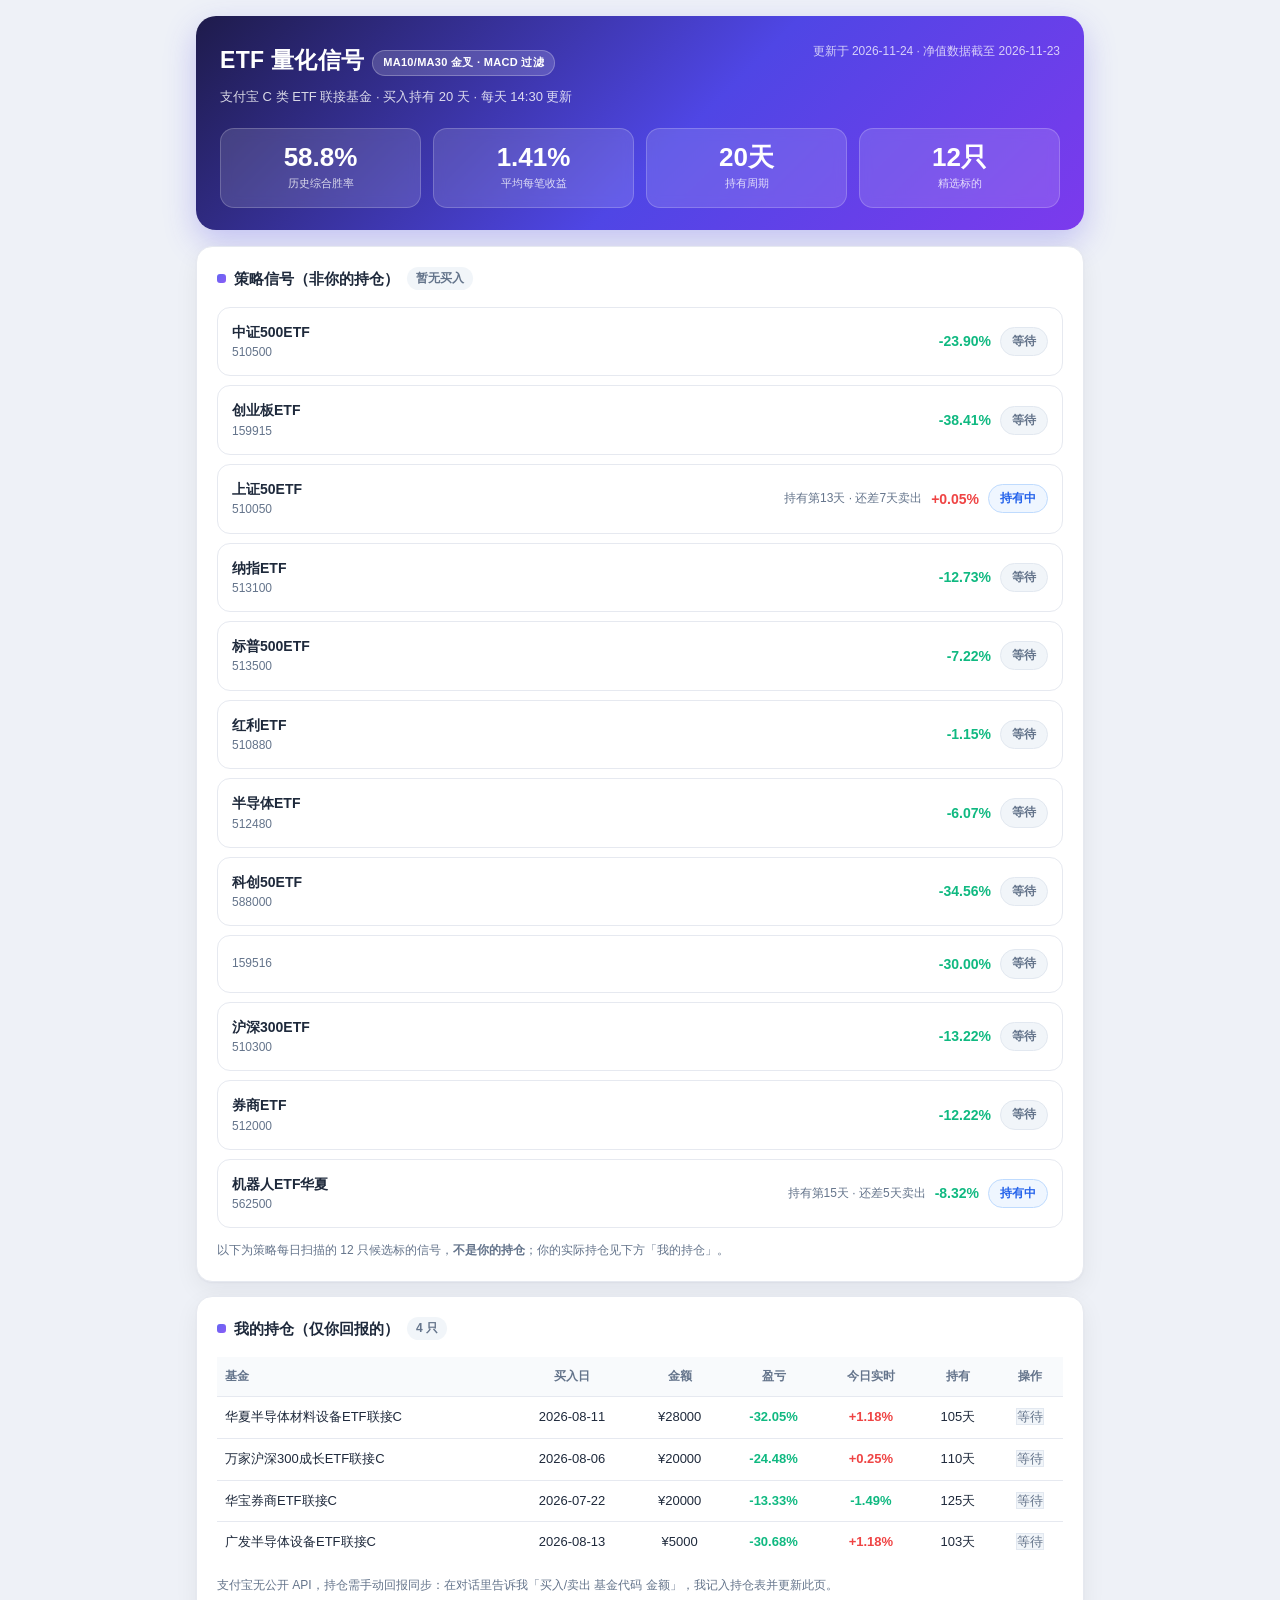
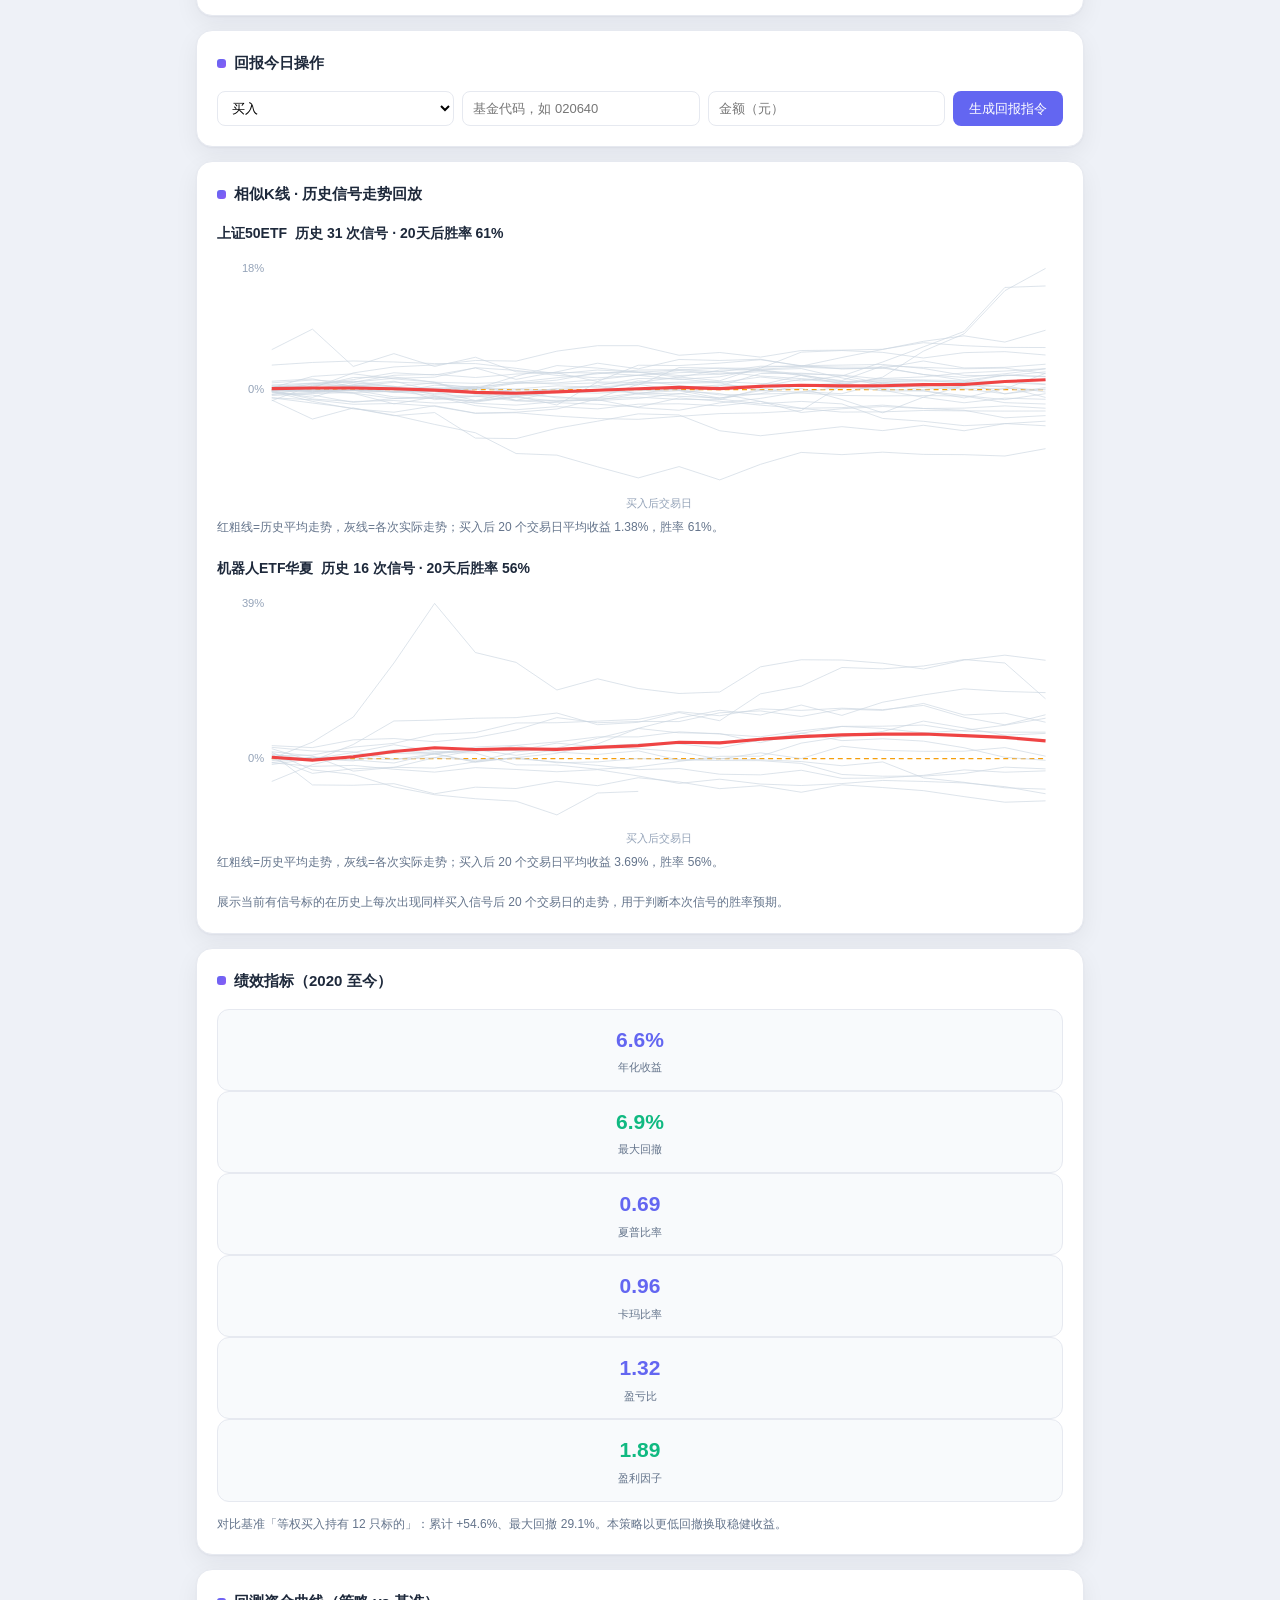
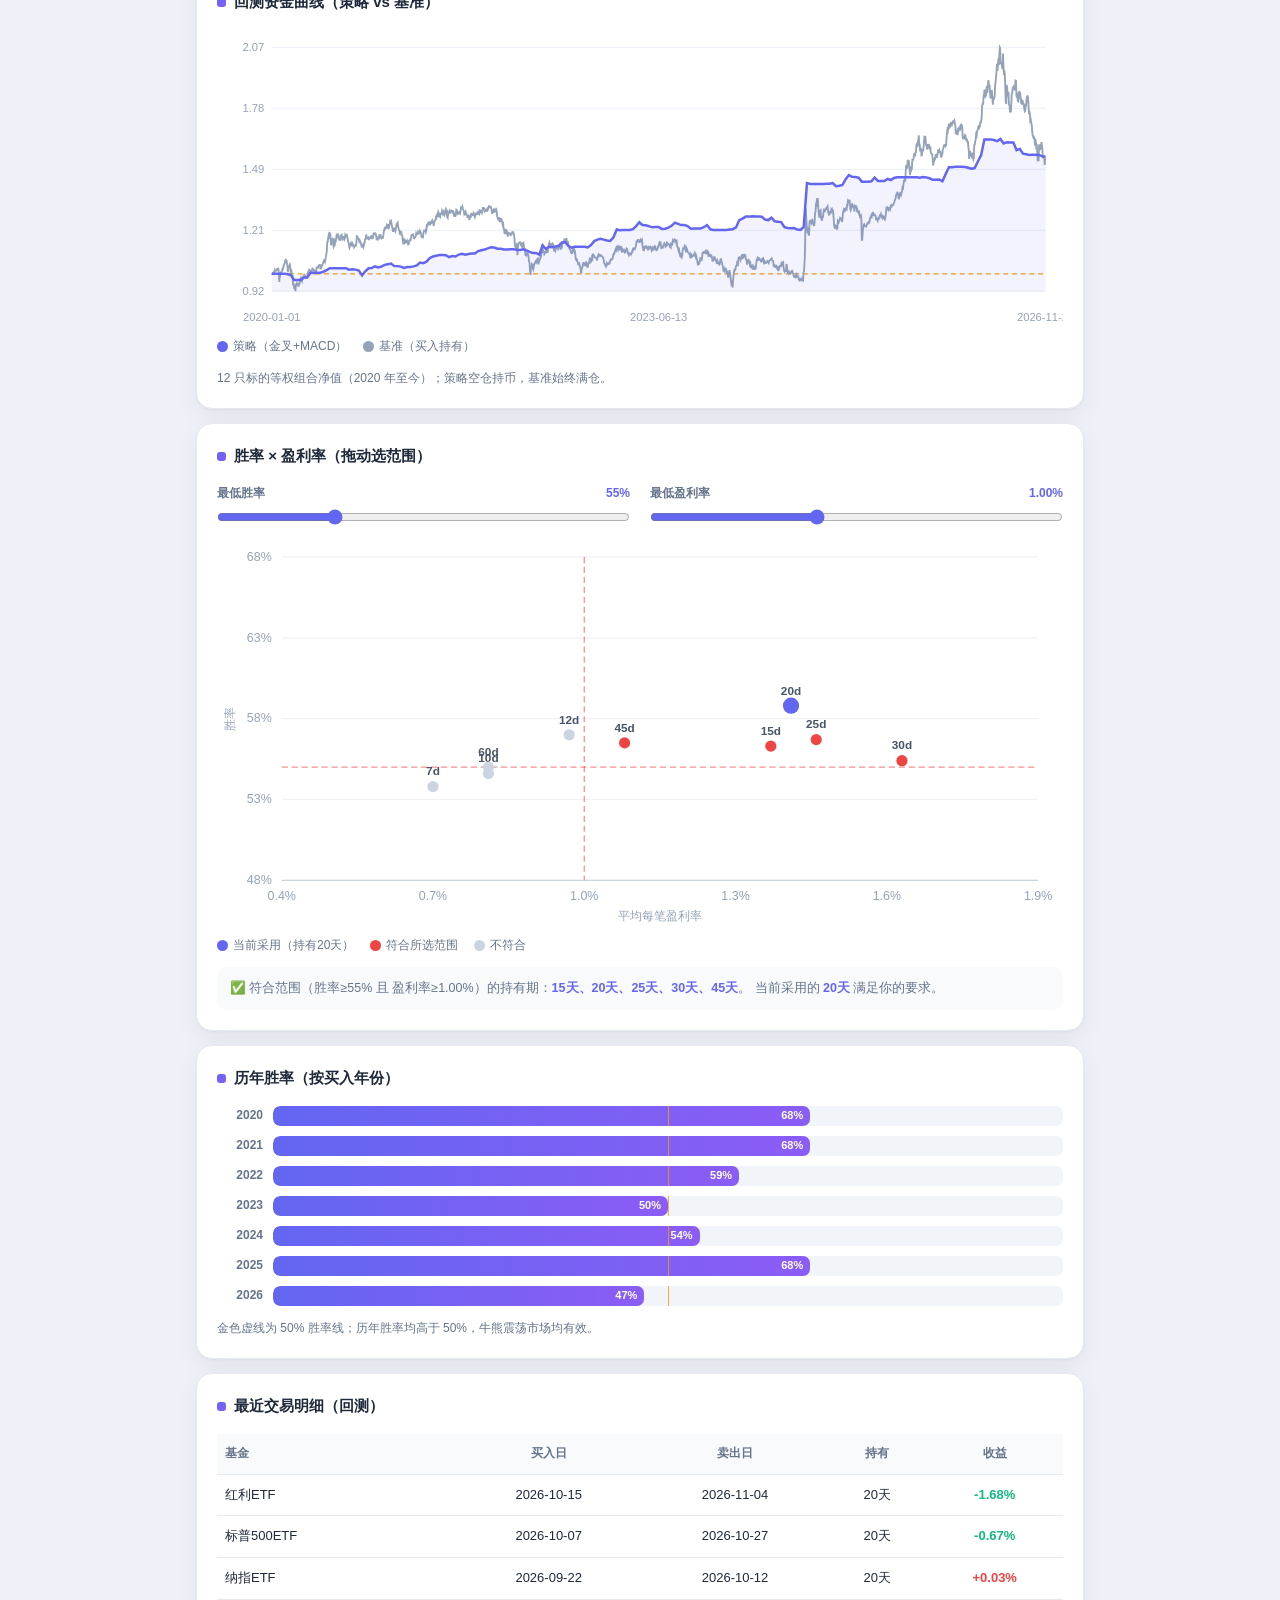
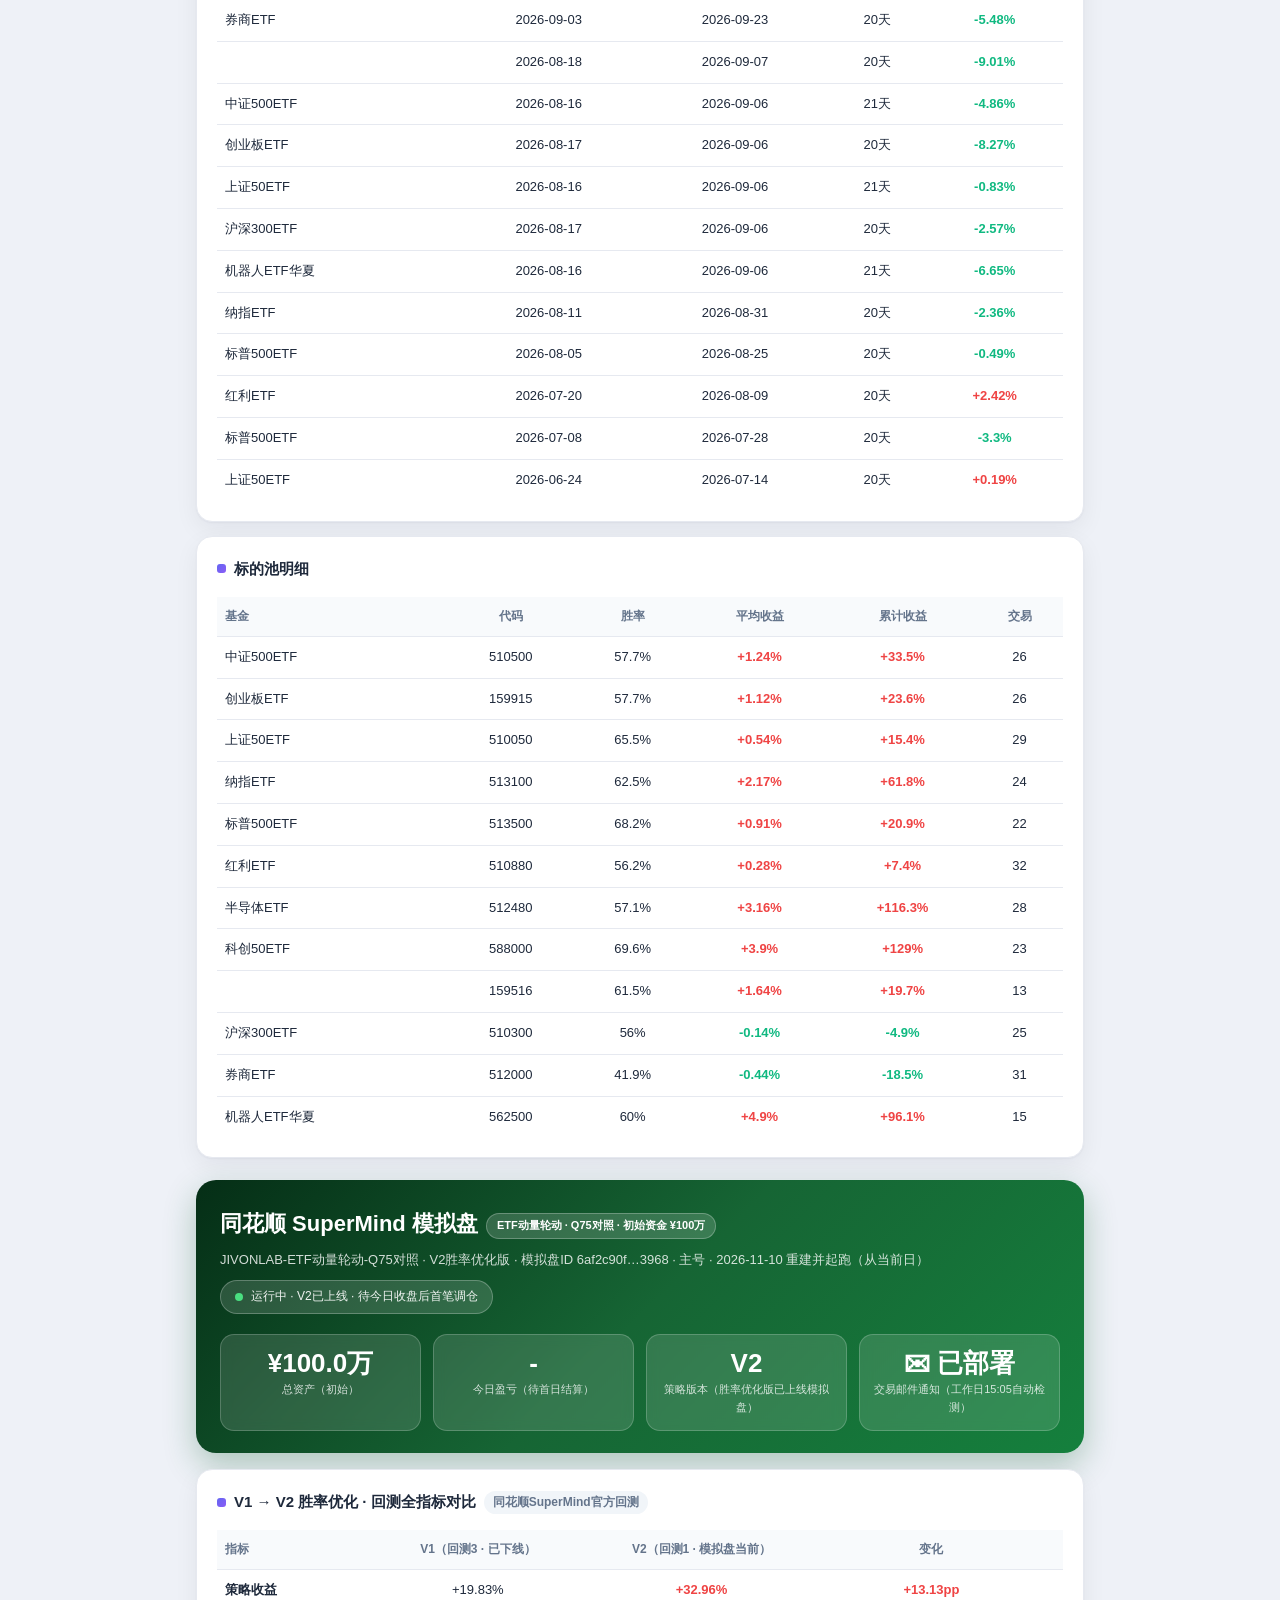
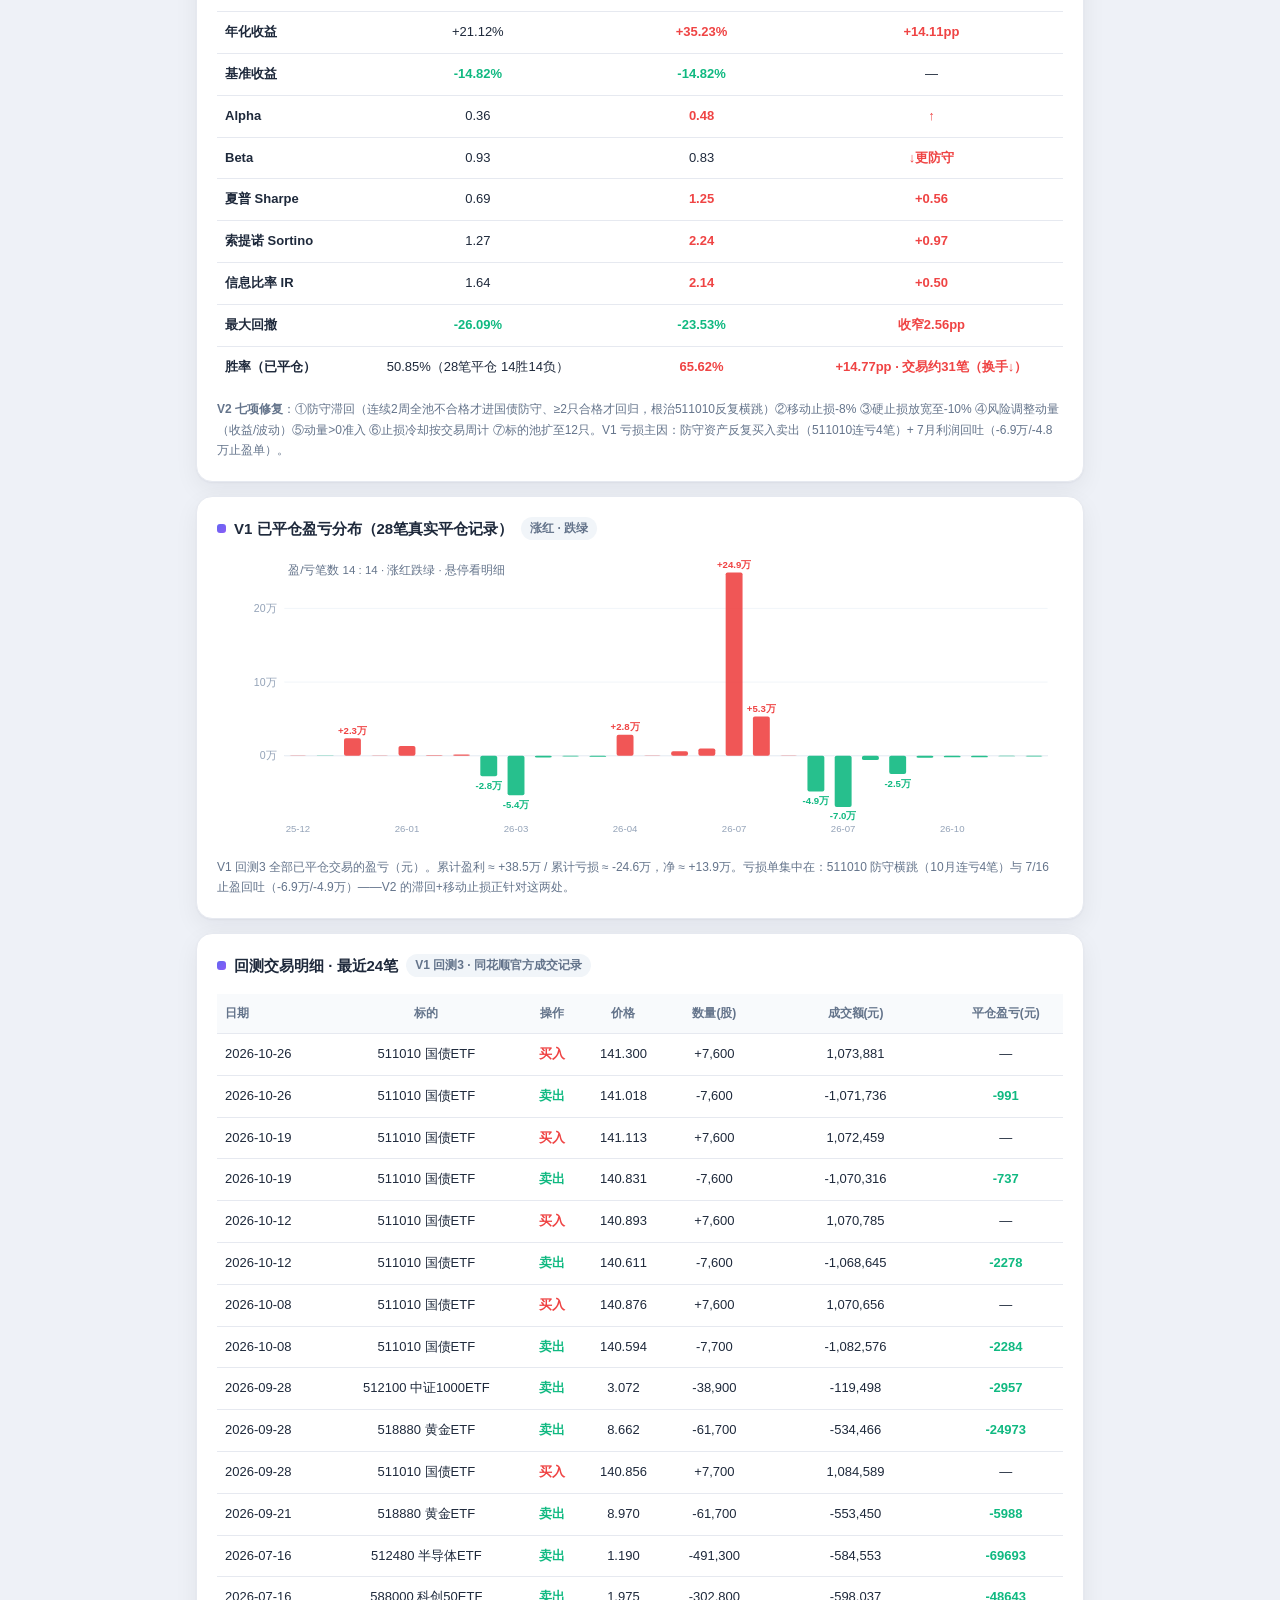
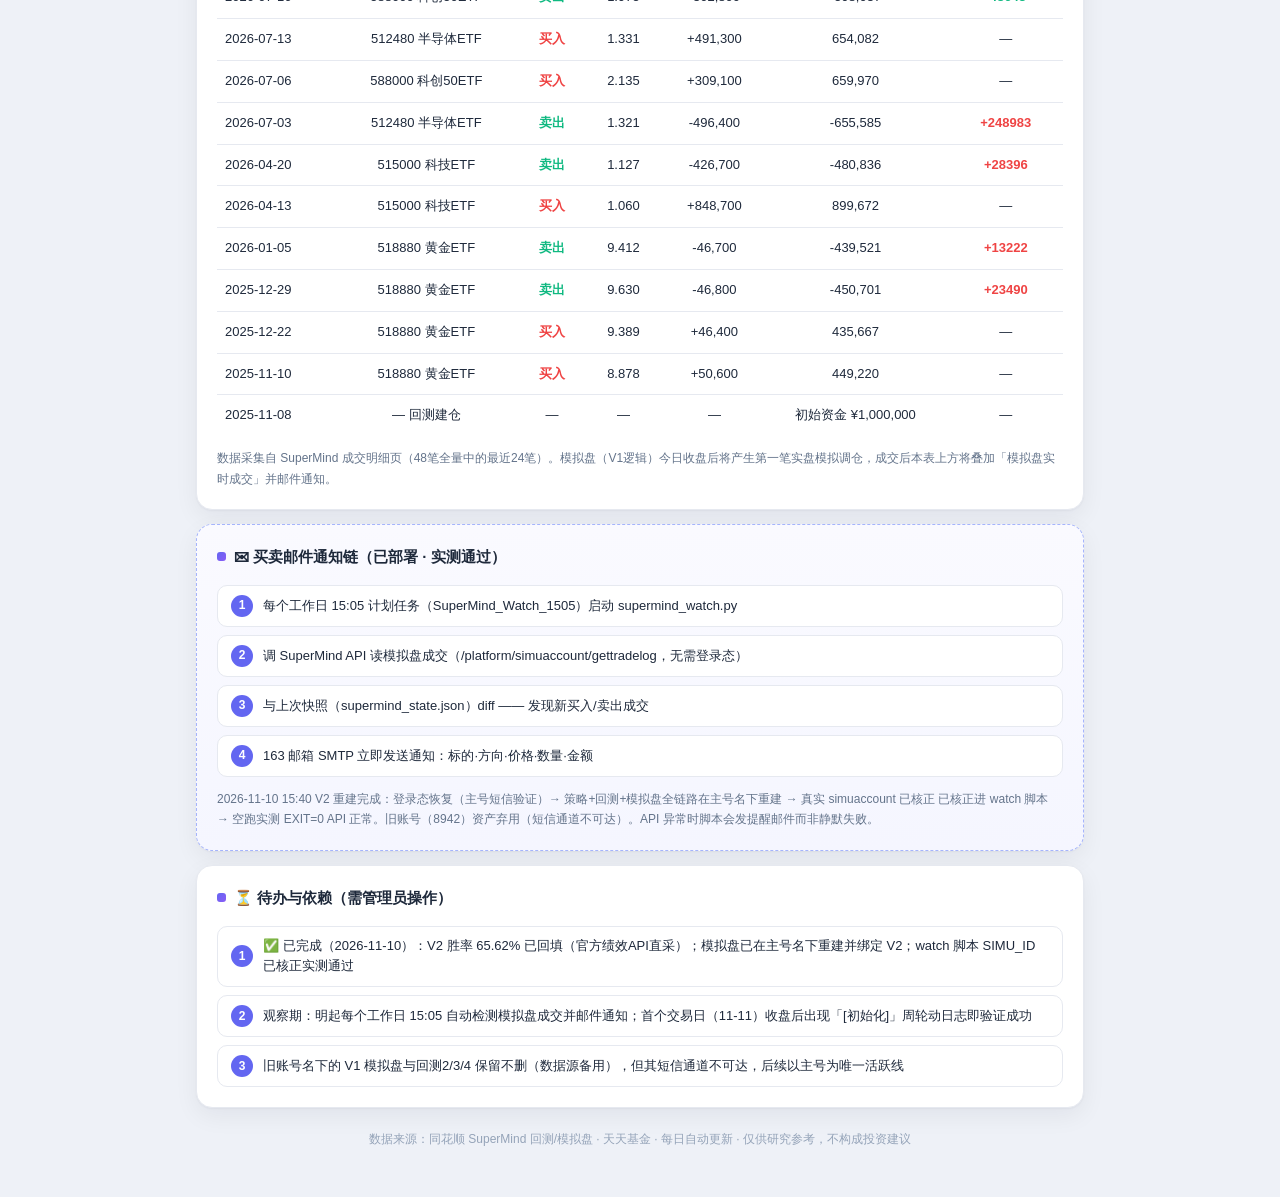
==== commit a66682c4: "daily run 2026-11-24-1823" ====
--- a/index.html
+++ b/index.html
@@ -117,7 +117,7 @@
         <h1>ETF 量化信号<span class="badge">MA10/MA30 金叉 · MACD 过滤</span></h1>
         <div class="sub">支付宝 C 类 ETF 联接基金 · 买入持有 20 天 · 每天 14:30 更新</div>
       </div>
-      <div class="date">更新于 2026-11-23 · 净值数据截至 2026-11-22</div>
+      <div class="date">更新于 2026-11-24 · 净值数据截至 2026-11-23</div>
     </div>
     <div class="kpis">
       <div class="kpi"><div class="v">58.8%</div><div class="l">历史综合胜率</div></div>
@@ -159,7 +159,7 @@
   <div class="card">
     <h2><span class="dot"></span>绩效指标（2020 至今）</h2>
     <div class="grid" id="metricsGrid"></div>
-    <div class="note">对比基准「等权买入持有 12 只标的」：累计 +52.7%、最大回撤 29.1%。本策略以更低回撤换取稳健收益。</div>
+    <div class="note">对比基准「等权买入持有 12 只标的」：累计 +54.6%、最大回撤 29.1%。本策略以更低回撤换取稳健收益。</div>
   </div>
 
   <div class="card">
@@ -273,7 +273,7 @@
   <footer>数据来源：同花顺 SuperMind 回测/模拟盘 · 天天基金 · 每日自动更新 · 仅供研究参考，不构成投资建议</footer>
 </div>
 <script>
-const DATA = {"date": "2026-11-23", "data_date": "2026-11-22", "strategy": {"fast": 10, "slow": 30, "hold_days": 20}, "summary": {"win_rate": 58.8, "trades": 294, "avg_ret": 1.41, "avg_hold": 20}, "signals": [{"code": "510500", "name": "中证500ETF", "state": "WAIT", "buy_date": "2026-08-16", "held_days": 99, "buy_nav": 2.7573, "latest_nav": 2.1042, "ret": -0.23686214775323677, "latest_date": "2026-11-22"}, {"code": "159915", "name": "创业板ETF", "state": "WAIT", "buy_date": "2026-08-17", "held_days": 98, "buy_nav": 4.2679, "latest_nav": 2.63, "ret": -0.38377187844138805, "latest_date": "2026-11-22"}, {"code": "510050", "name": "上证50ETF", "state": "HOLDING", "buy_date": "2026-11-11", "held_days": 12, "buy_nav": 4.3661, "latest_nav": 4.353, "ret": -0.003000389363505329, "latest_date": "2026-11-22"}, {"code": "513100", "name": "纳指ETF", "state": "WAIT", "buy_date": "2026-09-22", "held_days": 62, "buy_nav": 10.2435, "latest_nav": 8.371, "ret": -0.1827988480499828, "latest_date": "2026-11-19"}, {"code": "513500", "name": "标普500ETF", "state": "WAIT", "buy_date": "2026-10-07", "held_days": 47, "buy_nav": 4.9524, "latest_nav": 4.3876, "ret": -0.1140457152087877, "latest_date": "2026-11-19"}, {"code": "510880", "name": "红利ETF", "state": "WAIT", "buy_date": "2026-10-15", "held_days": 39, "buy_nav": 3.2853, "latest_nav": 3.2618, "ret": -0.007153075822603716, "latest_date": "2026-11-22"}, {"code": "512480", "name": "半导体ETF", "state": "WAIT", "buy_date": "2026-04-15", "held_days": 222, "buy_nav": 3.2386, "latest_nav": 2.9904, "ret": -0.0766380534798986, "latest_date": "2026-11-22"}, {"code": "588000", "name": "科创50ETF", "state": "WAIT", "buy_date": "2026-06-22", "held_days": 154, "buy_nav": 1.4031, "latest_nav": 0.9023, "ret": -0.35692395410163213, "latest_date": "2026-11-22"}, {"code": "159516", "name": "", "state": "WAIT", "buy_date": "2026-08-18", "held_days": 97, "buy_nav": 2.9464, "latest_nav": 2.0356, "ret": -0.30912299755634, "latest_date": "2026-11-22"}, {"code": "510300", "name": "沪深300ETF", "state": "WAIT", "buy_date": "2026-08-17", "held_days": 98, "buy_nav": 2.1024, "latest_nav": 1.8224, "ret": -0.13318112633181123, "latest_date": "2026-11-22"}, {"code": "512000", "name": "券商ETF", "state": "WAIT", "buy_date": "2026-09-03", "held_days": 81, "buy_nav": 1.0576, "latest_nav": 0.942, "ret": -0.10930408472012121, "latest_date": "2026-11-22"}, {"code": "562500", "name": "机器人ETF华夏", "state": "HOLDING", "buy_date": "2026-11-09", "held_days": 14, "buy_nav": 0.8913, "latest_nav": 0.8135, "ret": -0.08728823067429592, "latest_date": "2026-11-22"}], "yearly": [{"year": "2020", "win_rate": 68.0}, {"year": "2021", "win_rate": 68.0}, {"year": "2022", "win_rate": 59.0}, {"year": "2023", "win_rate": 50.0}, {"year": "2024", "win_rate": 54.0}, {"year": "2025", "win_rate": 68.0}, {"year": "2026", "win_rate": 47.0}], "funds": [{"code": "510500", "name": "中证500ETF", "win_rate": 57.7, "avg_ret": 1.24, "cum_ret": 33.5, "trades": 26}, {"code": "159915", "name": "创业板ETF", "win_rate": 57.7, "avg_ret": 1.12, "cum_ret": 23.6, "trades": 26}, {"code": "510050", "name": "上证50ETF", "win_rate": 65.5, "avg_ret": 0.54, "cum_ret": 15.4, "trades": 29}, {"code": "513100", "name": "纳指ETF", "win_rate": 62.5, "avg_ret": 2.17, "cum_ret": 61.8, "trades": 24}, {"code": "513500", "name": "标普500ETF", "win_rate": 68.2, "avg_ret": 0.91, "cum_ret": 20.9, "trades": 22}, {"code": "510880", "name": "红利ETF", "win_rate": 56.2, "avg_ret": 0.28, "cum_ret": 7.4, "trades": 32}, {"code": "512480", "name": "半导体ETF", "win_rate": 57.1, "avg_ret": 3.16, "cum_ret": 116.3, "trades": 28}, {"code": "588000", "name": "科创50ETF", "win_rate": 69.6, "avg_ret": 3.9, "cum_ret": 129.0, "trades": 23}, {"code": "159516", "name": "", "win_rate": 61.5, "avg_ret": 1.64, "cum_ret": 19.7, "trades": 13}, {"code": "510300", "name": "沪深300ETF", "win_rate": 56.0, "avg_ret": -0.14, "cum_ret": -4.9, "trades": 25}, {"code": "512000", "name": "券商ETF", "win_rate": 41.9, "avg_ret": -0.44, "cum_ret": -18.5, "trades": 31}, {"code": "562500", "name": "机器人ETF华夏", "win_rate": 60.0, "avg_ret": 4.9, "cum_ret": 96.1, "trades": 15}], "param_space": [{"hold_days": 7, "win_rate": 53.8, "avg_ret": 0.7, "trades": 303}, {"hold_days": 10, "win_rate": 54.6, "avg_ret": 0.81, "trades": 302}, {"hold_days": 12, "win_rate": 56.8, "avg_ret": 0.98, "trades": 301}, {"hold_days": 15, "win_rate": 56.3, "avg_ret": 1.37, "trades": 300}, {"hold_days": 20, "win_rate": 58.8, "avg_ret": 1.41, "trades": 294}, {"hold_days": 25, "win_rate": 56.7, "avg_ret": 1.46, "trades": 289}, {"hold_days": 30, "win_rate": 55.4, "avg_ret": 1.63, "trades": 278}, {"hold_days": 45, "win_rate": 56.7, "avg_ret": 1.11, "trades": 252}, {"hold_days": 60, "win_rate": 55.0, "avg_ret": 0.81, "trades": 229}], "equity": [["2020-01-01", 1.0], ["2020-01-09", 1.0], ["2020-01-20", 1.0], ["2020-02-06", 1.0], ["2020-02-17", 1.0], ["2020-02-26", 0.9984], ["2020-03-08", 0.9927], ["2020-03-17", 0.9709], ["2020-03-26", 0.9706], ["2020-04-07", 0.9706], ["2020-04-16", 0.9827], ["2020-04-27", 0.9828], ["2020-05-11", 1.006], ["2020-05-20", 1.0032], ["2020-05-31", 1.005], ["2020-06-09", 1.005], ["2020-06-18", 1.0097], ["2020-07-01", 1.0173], ["2020-07-12", 1.0264], ["2020-07-21", 1.0264], ["2020-07-30", 1.0264], ["2020-08-10", 1.0264], ["2020-08-19", 1.0264], ["2020-08-30", 1.0264], ["2020-09-08", 1.0193], ["2020-09-17", 1.0218], ["2020-09-28", 1.0198], ["2020-10-15", 1.0156], ["2020-10-26", 0.9928], ["2020-11-04", 1.0122], ["2020-11-15", 1.0262], ["2020-11-23", 1.029], ["2020-12-02", 1.0359], ["2020-12-13", 1.0296], ["2020-12-22", 1.0346], ["2021-01-03", 1.042], ["2021-01-12", 1.0449], ["2021-01-21", 1.048], ["2021-02-01", 1.0366], ["2021-02-17", 1.0366], ["2021-02-28", 1.0341], ["2021-03-09", 1.0278], ["2021-03-18", 1.0321], ["2021-03-29", 1.0321], ["2021-04-08", 1.0353], ["2021-04-19", 1.0396], ["2021-04-28", 1.0533], ["2021-05-12", 1.0507], ["2021-05-23", 1.0574], ["2021-06-01", 1.0748], ["2021-06-10", 1.0815], ["2021-06-22", 1.0858], ["2021-07-01", 1.0885], ["2021-07-12", 1.0885], ["2021-07-21", 1.0884], ["2021-08-01", 1.0789], ["2021-08-10", 1.084], ["2021-08-19", 1.0815], ["2021-08-30", 1.0909], ["2021-09-08", 1.0944], ["2021-09-21", 1.09], ["2021-09-29", 1.0925], ["2021-10-17", 1.0939], ["2021-10-26", 1.0959], ["2021-11-04", 1.1092], ["2021-11-15", 1.1089], ["2021-11-24", 1.1159], ["2021-12-05", 1.119], ["2021-12-14", 1.1237], ["2021-12-23", 1.1243], ["2022-01-04", 1.119], ["2022-01-13", 1.118], ["2022-01-24", 1.1145], ["2022-02-09", 1.1145], ["2022-02-20", 1.1159], ["2022-03-01", 1.1158], ["2022-03-10", 1.1134], ["2022-03-21", 1.1121], ["2022-03-30", 1.1159], ["2022-04-12", 1.1104], ["2022-04-21", 1.1036], ["2022-05-05", 1.0986], ["2022-05-16", 1.0986], ["2022-05-25", 1.0907], ["2022-06-06", 1.1355], ["2022-06-15", 1.1175], ["2022-06-26", 1.1281], ["2022-07-05", 1.1252], ["2022-07-14", 1.1297], ["2022-07-25", 1.132], ["2022-08-03", 1.1489], ["2022-08-11", 1.1512], ["2022-08-22", 1.1453], ["2022-08-31", 1.1236], ["2022-09-12", 1.1281], ["2022-09-21", 1.1281], ["2022-10-09", 1.1281], ["2022-10-18", 1.1281], ["2022-10-27", 1.1232], ["2022-11-07", 1.1445], ["2022-11-16", 1.1596], ["2022-11-27", 1.1501], ["2022-12-06", 1.1648], ["2022-12-15", 1.1615], ["2022-12-26", 1.1574], ["2023-01-04", 1.1559], ["2023-01-15", 1.1731], ["2023-01-31", 1.2094], ["2023-02-09", 1.2061], ["2023-02-20", 1.207], ["2023-03-01", 1.207], ["2023-03-12", 1.207], ["2023-03-21", 1.2112], ["2023-03-30", 1.2261], ["2023-04-11", 1.2435], ["2023-04-20", 1.2303], ["2023-05-04", 1.2293], ["2023-05-15", 1.2255], ["2023-05-24", 1.2201], ["2023-06-04", 1.2219], ["2023-06-13", 1.2212], ["2023-06-25", 1.2105], ["2023-07-04", 1.2154], ["2023-07-13", 1.2208], ["2023-07-24", 1.227], ["2023-08-02", 1.241], ["2023-08-13", 1.2364], ["2023-08-22", 1.2304], ["2023-08-31", 1.2304], ["2023-09-11", 1.2272], ["2023-09-20", 1.2074], ["2023-10-09", 1.2139], ["2023-10-18", 1.2139], ["2023-10-29", 1.2139], ["2023-11-07", 1.225], ["2023-11-16", 1.2269], ["2023-11-27", 1.2132], ["2023-12-06", 1.2078], ["2023-12-17", 1.2078], ["2023-12-26", 1.2078], ["2024-01-04", 1.2078], ["2024-01-15", 1.2075], ["2024-01-24", 1.2099], ["2024-02-04", 1.2109], ["2024-02-21", 1.2193], ["2024-03-03", 1.2538], ["2024-03-12", 1.2609], ["2024-03-21", 1.2703], ["2024-04-01", 1.2703], ["2024-04-14", 1.2725], ["2024-04-23", 1.2712], ["2024-05-06", 1.2767], ["2024-05-15", 1.2597], ["2024-05-26", 1.2593], ["2024-06-04", 1.2544], ["2024-06-16", 1.2656], ["2024-06-25", 1.2525], ["2024-07-03", 1.2446], ["2024-07-14", 1.2446], ["2024-07-23", 1.2238], ["2024-08-01", 1.2308], ["2024-08-12", 1.2166], ["2024-08-21", 1.214], ["2024-09-01", 1.2147], ["2024-09-10", 1.208], ["2024-09-23", 1.2201], ["2024-10-09", 1.4348], ["2024-10-20", 1.4248], ["2024-10-29", 1.4248], ["2024-11-07", 1.4248], ["2024-11-18", 1.4248], ["2024-11-27", 1.4248], ["2024-12-08", 1.426], ["2024-12-17", 1.4264], ["2024-12-26", 1.4296], ["2025-01-07", 1.4146], ["2025-01-16", 1.4162], ["2025-02-04", 1.42], ["2025-02-13", 1.4476], ["2025-02-24", 1.4669], ["2025-03-05", 1.4589], ["2025-03-13", 1.4589], ["2025-03-24", 1.4549], ["2025-04-02", 1.4532], ["2025-04-14", 1.436], ["2025-04-23", 1.4353], ["2025-05-07", 1.4471], ["2025-05-18", 1.4529], ["2025-05-27", 1.4327], ["2025-06-08", 1.4409], ["2025-06-17", 1.4408], ["2025-06-26", 1.4451], ["2025-07-07", 1.4477], ["2025-07-16", 1.4529], ["2025-07-27", 1.4563], ["2025-08-05", 1.4563], ["2025-08-14", 1.4563], ["2025-08-25", 1.4563], ["2025-09-03", 1.4563], ["2025-09-14", 1.4563], ["2025-09-23", 1.4563], ["2025-10-12", 1.4546], ["2025-10-21", 1.4563], ["2025-10-30", 1.4546], ["2025-11-10", 1.4536], ["2025-11-19", 1.445], ["2025-11-30", 1.445], ["2025-12-09", 1.4466], ["2025-12-18", 1.4376], ["2025-12-29", 1.4715], ["2026-01-11", 1.5039], ["2026-01-19", 1.5045], ["2026-01-28", 1.5061], ["2026-02-08", 1.5061], ["2026-02-25", 1.5061], ["2026-03-08", 1.504], ["2026-03-17", 1.505], ["2026-03-26", 1.4977], ["2026-04-07", 1.4999], ["2026-04-16", 1.5228], ["2026-04-27", 1.5512], ["2026-05-11", 1.6358], ["2026-05-20", 1.6347], ["2026-05-31", 1.6347], ["2026-06-09", 1.633], ["2026-06-21", 1.6354], ["2026-06-30", 1.6601], ["2026-07-09", 1.6279], ["2026-07-20", 1.6213], ["2026-07-29", 1.6207], ["2026-08-09", 1.6214], ["2026-08-18", 1.5866], ["2026-08-27", 1.5851], ["2026-09-07", 1.5686], ["2026-09-16", 1.5635], ["2026-09-28", 1.562], ["2026-10-14", 1.5642], ["2026-10-25", 1.5612], ["2026-11-03", 1.5644], ["2026-11-12", 1.56], ["2026-11-22", 1.5534]], "benchmark": [["2020-01-01", 1.0], ["2020-01-02", 0.9986], ["2020-01-05", 1.0012], ["2020-01-06", 1.0048], ["2020-01-07", 0.9958], ["2020-01-08", 1.0066], ["2020-01-09", 1.0078], ["2020-01-12", 1.0189], ["2020-01-13", 1.0146], ["2020-01-14", 1.0149], ["2020-01-15", 1.0152], ["2020-01-16", 1.0164], ["2020-01-19", 1.0263], ["2020-01-20", 1.0186], ["2020-01-21", 1.0275], ["2020-01-22", 1.0108], ["2020-02-02", 0.9623], ["2020-02-03", 0.9798], ["2020-02-04", 0.9893], ["2020-02-05", 1.0037], ["2020-02-06", 1.0066], ["2020-02-09", 1.0105], ["2020-02-10", 1.0121], ["2020-02-11", 1.0222], ["2020-02-12", 1.0208], ["2020-02-13", 1.0262], ["2020-02-16", 1.0432], ["2020-02-17", 1.0471], ["2020-02-18", 1.0479], ["2020-02-19", 1.0627], ["2020-02-20", 1.0664], ["2020-02-23", 1.0653], ["2020-02-24", 1.0625], ["2020-02-25", 1.0459], ["2020-02-26", 1.0359], ["2020-02-27", 1.0084], ["2020-03-01", 1.0322], ["2020-03-02", 1.0309], ["2020-03-03", 1.0391], ["2020-03-04", 1.044], ["2020-03-05", 1.032], ["2020-03-08", 0.9963], ["2020-03-09", 1.0219], ["2020-03-10", 1.003], ["2020-03-11", 0.9796], ["2020-03-12", 0.993], ["2020-03-15", 0.9458], ["2020-03-16", 0.9564], ["2020-03-17", 0.9396], ["2020-03-18", 0.943], ["2020-03-19", 0.9423], ["2020-03-22", 0.9175], ["2020-03-23", 0.9411], ["2020-03-24", 0.9527], ["2020-03-25", 0.9565], ["2020-03-26", 0.9492], ["2020-03-29", 0.9472], ["2020-03-30", 0.9459], ["2020-03-31", 0.9384], ["2020-04-01", 0.9566], ["2020-04-02", 0.9507], ["2020-04-06", 0.9739], ["2020-04-07", 0.9768], ["2020-04-08", 0.9809], ["2020-04-09", 0.9706], ["2020-04-12", 0.9651], ["2020-04-13", 0.9835], ["2020-04-14", 0.9784], ["2020-04-15", 0.9855], ["2020-04-16", 0.9928], ["2020-04-19", 0.9938], ["2020-04-20", 0.9811], ["2020-04-21", 0.9893], ["2020-04-22", 0.9853], ["2020-04-23", 0.9802], ["2020-04-26", 0.9822], ["2020-04-27", 0.9853], ["2020-04-28", 0.9912], ["2020-04-29", 1.0039], ["2020-05-05", 1.0105], ["2020-05-06", 1.0118], ["2020-05-07", 1.0194], ["2020-05-10", 1.0176], ["2020-05-11", 1.0166], ["2020-05-12", 1.0155], ["2020-05-13", 1.012], ["2020-05-14", 1.0164], ["2020-05-17", 1.0174], ["2020-05-18", 1.0247], ["2020-05-19", 1.0226], ["2020-05-20", 1.0138], ["2020-05-21", 1.0031], ["2020-05-24", 1.0026], ["2020-05-25", 1.0125], ["2020-05-26", 1.0076], ["2020-05-27", 1.0079], ["2020-05-28", 1.0103], ["2020-05-31", 1.0291], ["2020-06-01", 1.0309], ["2020-06-02", 1.0315], ["2020-06-03", 1.0296], ["2020-06-04", 1.0375], ["2020-06-07", 1.0375], ["2020-06-08", 1.0419], ["2020-06-09", 1.0414], ["2020-06-10", 1.028], ["2020-06-11", 1.0307], ["2020-06-14", 1.0279], ["2020-06-15", 1.0396], ["2020-06-16", 1.0399], ["2020-06-17", 1.0445], ["2020-06-18", 1.0527], ["2020-06-21", 1.0605], ["2020-06-22", 1.064], ["2020-06-23", 1.0631], ["2020-06-28", 1.0567], ["2020-06-29", 1.0707], ["2020-06-30", 1.0789], ["2020-07-01", 1.0947], ["2020-07-02", 1.1096], ["2020-07-05", 1.1504], ["2020-07-06", 1.1516], ["2020-07-07", 1.1703], ["2020-07-08", 1.1827], ["2020-07-09", 1.1781], ["2020-07-12", 1.1923], ["2020-07-13", 1.1899], ["2020-07-14", 1.175], ["2020-07-15", 1.1396], ["2020-07-16", 1.1381], ["2020-07-19", 1.1619], ["2020-07-20", 1.1608], ["2020-07-21", 1.1657], ["2020-07-22", 1.1626], ["2020-07-23", 1.129], ["2020-07-26", 1.1334], ["2020-07-27", 1.1349], ["2020-07-28", 1.1566], ["2020-07-29", 1.1526], ["2020-07-30", 1.1641], ["2020-08-02", 1.1818], ["2020-08-03", 1.1778], ["2020-08-04", 1.1809], ["2020-08-05", 1.1848], ["2020-08-06", 1.1725], ["2020-08-09", 1.1748], ["2020-08-10", 1.1615], ["2020-08-11", 1.1601], ["2020-08-12", 1.1594], ["2020-08-13", 1.1675], ["2020-08-16", 1.1837], ["2020-08-17", 1.1851], ["2020-08-18", 1.1695], ["2020-08-19", 1.1638], ["2020-08-20", 1.1689], ["2020-08-23", 1.174], ["2020-08-24", 1.1741], ["2020-08-25", 1.1635], ["2020-08-26", 1.1693], ["2020-08-27", 1.1834], ["2020-08-30", 1.1789], ["2020-08-31", 1.1838], ["2020-09-01", 1.1849], ["2020-09-02", 1.1726], ["2020-09-03", 1.1682], ["2020-09-06", 1.152], ["2020-09-07", 1.1481], ["2020-09-08", 1.1353], ["2020-09-09", 1.1243], ["2020-09-10", 1.1309], ["2020-09-13", 1.1383], ["2020-09-14", 1.1434], ["2020-09-15", 1.1362], ["2020-09-16", 1.1339], ["2020-09-17", 1.145], ["2020-09-20", 1.1407], ["2020-09-21", 1.1375], ["2020-09-22", 1.1358], ["2020-09-23", 1.1252], ["2020-09-24", 1.13], ["2020-09-27", 1.1312], ["2020-09-28", 1.1345], ["2020-09-29", 1.1338], ["2020-10-08", 1.1537], ["2020-10-11", 1.1779], ["2020-10-12", 1.1767], ["2020-10-13", 1.1701], ["2020-10-14", 1.166], ["2020-10-15", 1.1634], ["2020-10-18", 1.1535], ["2020-10-19", 1.1588], ["2020-10-20", 1.1523], ["2020-10-21", 1.1505], ["2020-10-22", 1.1382], ["2020-10-25", 1.1303], ["2020-10-26", 1.133], ["2020-10-27", 1.1299], ["2020-10-28", 1.1357], ["2020-10-29", 1.1269], ["2020-11-01", 1.132], ["2020-11-02", 1.1444], ["2020-11-03", 1.1509], ["2020-11-04", 1.165], ["2020-11-05", 1.1661], ["2020-11-08", 1.1858], ["2020-11-09", 1.1756], ["2020-11-10", 1.167], ["2020-11-11", 1.1669], ["2020-11-12", 1.1658], ["2020-11-15", 1.1719], ["2020-11-16", 1.1686], ["2020-11-17", 1.1644], ["2020-11-18", 1.1686], ["2020-11-19", 1.17], ["2020-11-22", 1.1769], ["2020-11-23", 1.1782], ["2020-11-24", 1.1679], ["2020-11-25", 1.1678], ["2020-11-26", 1.1751], ["2020-11-29", 1.1737], ["2020-11-30", 1.191], ["2020-12-01", 1.1918], ["2020-12-02", 1.1909], ["2020-12-03", 1.1917], ["2020-12-06", 1.1872], ["2020-12-07", 1.1874], ["2020-12-08", 1.1695], ["2020-12-09", 1.1715], ["2020-12-10", 1.1643], ["2020-12-13", 1.1693], ["2020-12-14", 1.1715], ["2020-12-15", 1.1682], ["2020-12-16", 1.179], ["2020-12-17", 1.1755], ["2020-12-20", 1.1871], ["2020-12-21", 1.1679], ["2020-12-22", 1.1762], ["2020-12-23", 1.1696], ["2020-12-24", 1.1724], ["2020-12-27", 1.1709], ["2020-12-28", 1.1705], ["2020-12-29", 1.1817], ["2020-12-30", 1.1979], ["2021-01-03", 1.2083], ["2021-01-04", 1.2154], ["2021-01-05", 1.2137], ["2021-01-06", 1.2198], ["2021-01-07", 1.2208], ["2021-01-10", 1.2127], ["2021-01-11", 1.2321], ["2021-01-12", 1.2299], ["2021-01-13", 1.2245], ["2021-01-14", 1.2206], ["2021-01-17", 1.2344], ["2021-01-18", 1.2276], ["2021-01-19", 1.2402], ["2021-01-20", 1.2484], ["2021-01-21", 1.2447], ["2021-01-24", 1.248], ["2021-01-25", 1.2325], ["2021-01-26", 1.225], ["2021-01-27", 1.2098], ["2021-01-28", 1.1989], ["2021-01-31", 1.2071], ["2021-02-01", 1.2178], ["2021-02-02", 1.2084], ["2021-02-03", 1.2055], ["2021-02-04", 1.2012], ["2021-02-07", 1.2126], ["2021-02-08", 1.2278], ["2021-02-09", 1.2358], ["2021-02-17", 1.2384], ["2021-02-18", 1.2416], ["2021-02-21", 1.2203], ["2021-02-22", 1.2167], ["2021-02-23", 1.2076], ["2021-02-24", 1.2002], ["2021-02-25", 1.1851], ["2021-02-28", 1.2038], ["2021-03-01", 1.1948], ["2021-03-02", 1.201], ["2021-03-03", 1.1787], ["2021-03-04", 1.1838], ["2021-03-07", 1.1563], ["2021-03-08", 1.1428], ["2021-03-09", 1.143], ["2021-03-10", 1.1637], ["2021-03-11", 1.1615], ["2021-03-14", 1.1473], ["2021-03-15", 1.1505], ["2021-03-16", 1.1561], ["2021-03-17", 1.1545], ["2021-03-18", 1.1453], ["2021-03-21", 1.1553], ["2021-03-22", 1.1492], ["2021-03-23", 1.1389], ["2021-03-24", 1.1401], ["2021-03-25", 1.1574], ["2021-03-28", 1.1582], ["2021-03-29", 1.161], ["2021-03-30", 1.1594], ["2021-03-31", 1.1734], ["2021-04-01", 1.1836], ["2021-04-05", 1.1848], ["2021-04-06", 1.1834], ["2021-04-07", 1.186], ["2021-04-08", 1.1796], ["2021-04-11", 1.1681], ["2021-04-12", 1.1676], ["2021-04-13", 1.1728], ["2021-04-14", 1.1733], ["2021-04-15", 1.1773], ["2021-04-18", 1.1907], ["2021-04-19", 1.1858], ["2021-04-20", 1.1879], ["2021-04-21", 1.189], ["2021-04-22", 1.1969], ["2021-04-25", 1.1933], ["2021-04-26", 1.1918], ["2021-04-27", 1.198], ["2021-04-28", 1.204], ["2021-04-29", 1.2], ["2021-05-05", 1.1939], ["2021-05-06", 1.1795], ["2021-05-09", 1.1733], ["2021-05-10", 1.1747], ["2021-05-11", 1.1762], ["2021-05-12", 1.1746], ["2021-05-13", 1.1981], ["2021-05-16", 1.203], ["2021-05-17", 1.2006], ["2021-05-18", 1.2006], ["2021-05-19", 1.2051], ["2021-05-20", 1.1973], ["2021-05-23", 1.2072], ["2021-05-24", 1.2279], ["2021-05-25", 1.2265], ["2021-05-26", 1.236], ["2021-05-27", 1.2351], ["2021-05-30", 1.2444], ["2021-05-31", 1.2449], ["2021-06-01", 1.2358], ["2021-06-02", 1.2301], ["2021-06-03", 1.2409], ["2021-06-06", 1.2447], ["2021-06-07", 1.2401], ["2021-06-08", 1.2417], ["2021-06-09", 1.2519], ["2021-06-10", 1.2458], ["2021-06-14", 1.2424], ["2021-06-15", 1.2259], ["2021-06-16", 1.2446], ["2021-06-17", 1.2477], ["2021-06-20", 1.2536], ["2021-06-21", 1.2579], ["2021-06-22", 1.2679], ["2021-06-23", 1.2653], ["2021-06-24", 1.2793], ["2021-06-27", 1.2843], ["2021-06-28", 1.2786], ["2021-06-29", 1.2914], ["2021-06-30", 1.2851], ["2021-07-01", 1.2683], ["2021-07-04", 1.2773], ["2021-07-05", 1.2713], ["2021-07-06", 1.2841], ["2021-07-07", 1.2854], ["2021-07-08", 1.2848], ["2021-07-11", 1.2981], ["2021-07-12", 1.2922], ["2021-07-13", 1.2844], ["2021-07-14", 1.2912], ["2021-07-15", 1.2807], ["2021-07-18", 1.2773], ["2021-07-19", 1.2833], ["2021-07-20", 1.299], ["2021-07-21", 1.3071], ["2021-07-22", 1.3033], ["2021-07-25", 1.289], ["2021-07-26", 1.269], ["2021-07-27", 1.2653], ["2021-07-28", 1.2905], ["2021-07-29", 1.2865], ["2021-08-01", 1.2951], ["2021-08-02", 1.2853], ["2021-08-03", 1.2989], ["2021-08-04", 1.2961], ["2021-08-05", 1.2915], ["2021-08-08", 1.2945], ["2021-08-09", 1.2988], ["2021-08-10", 1.2982], ["2021-08-11", 1.2974], ["2021-08-12", 1.289], ["2021-08-15", 1.2894], ["2021-08-16", 1.2698], ["2021-08-17", 1.2801], ["2021-08-18", 1.2824], ["2021-08-19", 1.2784], ["2021-08-22", 1.2932], ["2021-08-23", 1.3037], ["2021-08-24", 1.3015], ["2021-08-25", 1.287], ["2021-08-26", 1.2913], ["2021-08-29", 1.2889], ["2021-08-30", 1.2854], ["2021-08-31", 1.2899], ["2021-09-01", 1.2877], ["2021-09-02", 1.2852], ["2021-09-05", 1.3026], ["2021-09-06", 1.3123], ["2021-09-07", 1.3087], ["2021-09-08", 1.3083], ["2021-09-09", 1.3156], ["2021-09-12", 1.3086], ["2021-09-13", 1.3012], ["2021-09-14", 1.2975], ["2021-09-15", 1.2814], ["2021-09-16", 1.2836], ["2021-09-21", 1.2826], ["2021-09-22", 1.2909], ["2021-09-23", 1.2861], ["2021-09-26", 1.2786], ["2021-09-27", 1.2767], ["2021-09-28", 1.2645], ["2021-09-29", 1.2711], ["2021-10-07", 1.2753], ["2021-10-10", 1.2704], ["2021-10-11", 1.2539], ["2021-10-12", 1.2644], ["2021-10-13", 1.2665], ["2021-10-14", 1.2771], ["2021-10-17", 1.2749], ["2021-10-18", 1.282], ["2021-10-19", 1.2784], ["2021-10-20", 1.278], ["2021-10-21", 1.2803], ["2021-10-24", 1.2881], ["2021-10-25", 1.2849], ["2021-10-26", 1.273], ["2021-10-27", 1.2683], ["2021-10-28", 1.2802], ["2021-10-31", 1.2836], ["2021-11-01", 1.2803], ["2021-11-02", 1.2814], ["2021-11-03", 1.2882], ["2021-11-04", 1.2841], ["2021-11-07", 1.2847], ["2021-11-08", 1.2892], ["2021-11-09", 1.2855], ["2021-11-10", 1.3009], ["2021-11-11", 1.3008], ["2021-11-14", 1.2958], ["2021-11-15", 1.2915], ["2021-11-16", 1.2946], ["2021-11-17", 1.2888], ["2021-11-18", 1.2994], ["2021-11-21", 1.3112], ["2021-11-22", 1.3107], ["2021-11-23", 1.3112], ["2021-11-24", 1.3101], ["2021-11-25", 1.2979], ["2021-11-28", 1.3021], ["2021-11-29", 1.2987], ["2021-11-30", 1.2969], ["2021-12-01", 1.2988], ["2021-12-02", 1.3047], ["2021-12-05", 1.2991], ["2021-12-06", 1.3016], ["2021-12-07", 1.3147], ["2021-12-08", 1.3201], ["2021-12-09", 1.3191], ["2021-12-12", 1.3196], ["2021-12-13", 1.3136], ["2021-12-14", 1.3134], ["2021-12-15", 1.314], ["2021-12-16", 1.2997], ["2021-12-19", 1.2839], ["2021-12-20", 1.2948], ["2021-12-21", 1.2977], ["2021-12-22", 1.3017], ["2021-12-23", 1.2948], ["2021-12-26", 1.2971], ["2021-12-27", 1.3022], ["2021-12-28", 1.2914], ["2021-12-29", 1.3006], ["2021-12-30", 1.3037], ["2022-01-03", 1.2955], ["2022-01-04", 1.2728], ["2022-01-05", 1.2658], ["2022-01-06", 1.2596], ["2022-01-09", 1.2614], ["2022-01-10", 1.2554], ["2022-01-11", 1.2667], ["2022-01-12", 1.25], ["2022-01-13", 1.2487], ["2022-01-16", 1.2599], ["2022-01-17", 1.2598], ["2022-01-18", 1.2512], ["2022-01-19", 1.2466], ["2022-01-20", 1.2324], ["2022-01-23", 1.2356], ["2022-01-24", 1.2089], ["2022-01-25", 1.215], ["2022-01-26", 1.1915], ["2022-01-27", 1.1915], ["2022-02-06", 1.2022], ["2022-02-07", 1.1986], ["2022-02-08", 1.2094], ["2022-02-09", 1.2008], ["2022-02-10", 1.1865], ["2022-02-13", 1.1756], ["2022-02-14", 1.1931], ["2022-02-15", 1.1941], ["2022-02-16", 1.1912], ["2022-02-17", 1.191], ["2022-02-20", 1.1891], ["2022-02-21", 1.179], ["2022-02-22", 1.1934], ["2022-02-23", 1.1827], ["2022-02-24", 1.195], ["2022-02-27", 1.198], ["2022-02-28", 1.1976], ["2022-03-01", 1.1965], ["2022-03-02", 1.1863], ["2022-03-03", 1.1781], ["2022-03-06", 1.1473], ["2022-03-07", 1.1283], ["2022-03-08", 1.1262], ["2022-03-09", 1.136], ["2022-03-10", 1.1387], ["2022-03-13", 1.1145], ["2022-03-14", 1.0873], ["2022-03-15", 1.1243], ["2022-03-16", 1.1391], ["2022-03-17", 1.1465], ["2022-03-20", 1.1483], ["2022-03-21", 1.148], ["2022-03-22", 1.1492], ["2022-03-23", 1.1459], ["2022-03-24", 1.1337], ["2022-03-27", 1.1318], ["2022-03-28", 1.1283], ["2022-03-29", 1.1489], ["2022-03-30", 1.1376], ["2022-03-31", 1.143], ["2022-04-05", 1.1322], ["2022-04-06", 1.1175], ["2022-04-07", 1.1175], ["2022-04-10", 1.0851], ["2022-04-11", 1.0981], ["2022-04-12", 1.0892], ["2022-04-13", 1.0958], ["2022-04-14", 1.0922], ["2022-04-17", 1.0956], ["2022-04-18", 1.0927], ["2022-04-19", 1.0774], ["2022-04-20", 1.0594], ["2022-04-21", 1.0517], ["2022-04-24", 1.0134], ["2022-04-25", 0.9952], ["2022-04-26", 1.0234], ["2022-04-27", 1.0255], ["2022-04-28", 1.0459], ["2022-05-04", 1.0441], ["2022-05-05", 1.0272], ["2022-05-08", 1.021], ["2022-05-09", 1.0358], ["2022-05-10", 1.0455], ["2022-05-11", 1.0462], ["2022-05-12", 1.0574], ["2022-05-15", 1.0511], ["2022-05-16", 1.0651], ["2022-05-17", 1.0552], ["2022-05-18", 1.0599], ["2022-05-19", 1.0708], ["2022-05-22", 1.0726], ["2022-05-23", 1.0447], ["2022-05-24", 1.0525], ["2022-05-25", 1.0605], ["2022-05-26", 1.0657], ["2022-05-29", 1.0703], ["2022-05-30", 1.0823], ["2022-05-31", 1.0818], ["2022-06-01", 1.0993], ["2022-06-05", 1.1129], ["2022-06-06", 1.1121], ["2022-06-07", 1.1153], ["2022-06-08", 1.0987], ["2022-06-09", 1.1077], ["2022-06-12", 1.094], ["2022-06-13", 1.0982], ["2022-06-14", 1.1075], ["2022-06-15", 1.0974], ["2022-06-16", 1.1055], ["2022-06-19", 1.11], ["2022-06-20", 1.1121], ["2022-06-21", 1.0994], ["2022-06-22", 1.1201], ["2022-06-23", 1.1355], ["2022-06-26", 1.1404], ["2022-06-27", 1.147], ["2022-06-28", 1.1322], ["2022-06-29", 1.1405], ["2022-06-30", 1.1369], ["2022-07-03", 1.1399], ["2022-07-04", 1.1388], ["2022-07-05", 1.1356], ["2022-07-06", 1.1422], ["2022-07-07", 1.1391], ["2022-07-10", 1.1222], ["2022-07-11", 1.1097], ["2022-07-12", 1.1106], ["2022-07-13", 1.1166], ["2022-07-14", 1.1103], ["2022-07-17", 1.1185], ["2022-07-18", 1.1215], ["2022-07-19", 1.1299], ["2022-07-20", 1.131], ["2022-07-21", 1.1249], ["2022-07-24", 1.1174], ["2022-07-25", 1.1208], ["2022-07-26", 1.129], ["2022-07-27", 1.1359], ["2022-07-28", 1.129], ["2022-07-31", 1.1356], ["2022-08-01", 1.1196], ["2022-08-02", 1.1213], ["2022-08-03", 1.1278], ["2022-08-04", 1.1444], ["2022-08-07", 1.146], ["2022-08-08", 1.1473], ["2022-08-09", 1.1469], ["2022-08-10", 1.1619], ["2022-08-11", 1.1598], ["2022-08-14", 1.1605], ["2022-08-15", 1.1614], ["2022-08-16", 1.1657], ["2022-08-17", 1.1653], ["2022-08-18", 1.1508], ["2022-08-21", 1.1503], ["2022-08-22", 1.1507], ["2022-08-23", 1.1275], ["2022-08-24", 1.1331], ["2022-08-25", 1.1196], ["2022-08-28", 1.1184], ["2022-08-29", 1.1143], ["2022-08-30", 1.1061], ["2022-08-31", 1.0996], ["2022-09-01", 1.0984], ["2022-09-04", 1.0995], ["2022-09-05", 1.1073], ["2022-09-06", 1.116], ["2022-09-07", 1.1103], ["2022-09-08", 1.1194], ["2022-09-12", 1.1119], ["2022-09-13", 1.1062], ["2022-09-14", 1.0888], ["2022-09-15", 1.0705], ["2022-09-18", 1.066], ["2022-09-19", 1.0678], ["2022-09-20", 1.0595], ["2022-09-21", 1.0564], ["2022-09-22", 1.0458], ["2022-09-25", 1.0407], ["2022-09-26", 1.0533], ["2022-09-27", 1.0417], ["2022-09-28", 1.0379], ["2022-09-29", 1.0266], ["2022-10-09", 1.0072], ["2022-10-10", 1.0072], ["2022-10-11", 1.0263], ["2022-10-12", 1.0281], ["2022-10-13", 1.0406], ["2022-10-16", 1.0516], ["2022-10-17", 1.0517], ["2022-10-18", 1.0436], ["2022-10-19", 1.0453], ["2022-10-20", 1.0485], ["2022-10-23", 1.04], ["2022-10-24", 1.041], ["2022-10-25", 1.0496], ["2022-10-26", 1.0452], ["2022-10-27", 1.0324], ["2022-10-30", 1.033], ["2022-10-31", 1.05], ["2022-11-01", 1.0531], ["2022-11-02", 1.0524], ["2022-11-03", 1.0729], ["2022-11-06", 1.072], ["2022-11-07", 1.0684], ["2022-11-08", 1.0588], ["2022-11-09", 1.0636], ["2022-11-10", 1.0783], ["2022-11-13", 1.0732], ["2022-11-14", 1.0953], ["2022-11-15", 1.0849], ["2022-11-16", 1.0867], ["2022-11-17", 1.0822], ["2022-11-20", 1.0783], ["2022-11-21", 1.0766], ["2022-11-22", 1.0761], ["2022-11-23", 1.0735], ["2022-11-24", 1.0714], ["2022-11-27", 1.0624], ["2022-11-28", 1.0797], ["2022-11-29", 1.0849], ["2022-11-30", 1.0899], ["2022-12-01", 1.0852], ["2022-12-04", 1.0902], ["2022-12-05", 1.0886], ["2022-12-06", 1.0856], ["2022-12-07", 1.0843], ["2022-12-08", 1.0865], ["2022-12-11", 1.0847], ["2022-12-12", 1.0809], ["2022-12-13", 1.0793], ["2022-12-14", 1.076], ["2022-12-15", 1.071], ["2022-12-18", 1.0541], ["2022-12-19", 1.0478], ["2022-12-20", 1.0458], ["2022-12-21", 1.038], ["2022-12-22", 1.0345], ["2022-12-25", 1.0446], ["2022-12-26", 1.0507], ["2022-12-27", 1.0441], ["2022-12-28", 1.0468], ["2022-12-29", 1.0459], ["2022-12-30", 1.0459], ["2023-01-02", 1.0523], ["2023-01-03", 1.051], ["2023-01-04", 1.0588], ["2023-01-05", 1.0649], ["2023-01-08", 1.0689], ["2023-01-09", 1.0701], ["2023-01-10", 1.0678], ["2023-01-11", 1.0702], ["2023-01-12", 1.0773], ["2023-01-15", 1.0909], ["2023-01-16", 1.096], ["2023-01-17", 1.0939], ["2023-01-18", 1.1025], ["2023-01-19", 1.1105], ["2023-01-29", 1.1164], ["2023-01-30", 1.1123], ["2023-01-31", 1.1259], ["2023-02-01", 1.1289], ["2023-02-02", 1.1235], ["2023-02-05", 1.1153], ["2023-02-06", 1.1209], ["2023-02-07", 1.1117], ["2023-02-08", 1.125], ["2023-02-09", 1.1195], ["2023-02-12", 1.1273], ["2023-02-13", 1.1277], ["2023-02-14", 1.1276], ["2023-02-15", 1.114], ["2023-02-16", 1.1007], ["2023-02-19", 1.1167], ["2023-02-20", 1.1139], ["2023-02-21", 1.1101], ["2023-02-22", 1.1123], ["2023-02-23", 1.1042], ["2023-02-26", 1.1013], ["2023-02-27", 1.1062], ["2023-02-28", 1.1123], ["2023-03-01", 1.1099], ["2023-03-02", 1.1185], ["2023-03-05", 1.1166], ["2023-03-06", 1.1005], ["2023-03-07", 1.1028], ["2023-03-08", 1.0991], ["2023-03-09", 1.0886], ["2023-03-12", 1.0934], ["2023-03-13", 1.095], ["2023-03-14", 1.0959], ["2023-03-15", 1.0919], ["2023-03-16", 1.0986], ["2023-03-19", 1.0988], ["2023-03-20", 1.1079], ["2023-03-21", 1.1071], ["2023-03-22", 1.1202], ["2023-03-23", 1.1211], ["2023-03-26", 1.1214], ["2023-03-27", 1.1122], ["2023-03-28", 1.1193], ["2023-03-29", 1.1256], ["2023-03-30", 1.1334], ["2023-04-02", 1.1524], ["2023-04-03", 1.1519], ["2023-04-05", 1.1558], ["2023-04-06", 1.1637], ["2023-04-09", 1.1536], ["2023-04-10", 1.153], ["2023-04-11", 1.1552], ["2023-04-12", 1.1462], ["2023-04-13", 1.1556], ["2023-04-16", 1.1626], ["2023-04-17", 1.1598], ["2023-04-18", 1.1553], ["2023-04-19", 1.1595], ["2023-04-20", 1.1336], ["2023-04-23", 1.1222], ["2023-04-24", 1.1114], ["2023-04-25", 1.111], ["2023-04-26", 1.1185], ["2023-04-27", 1.132], ["2023-05-03", 1.1256], ["2023-05-04", 1.1248], ["2023-05-07", 1.1344], ["2023-05-08", 1.1257], ["2023-05-09", 1.1216], ["2023-05-10", 1.1202], ["2023-05-11", 1.1119], ["2023-05-14", 1.1235], ["2023-05-15", 1.1195], ["2023-05-16", 1.1227], ["2023-05-17", 1.1284], ["2023-05-18", 1.1288], ["2023-05-21", 1.1284], ["2023-05-22", 1.1157], ["2023-05-23", 1.109], ["2023-05-24", 1.1123], ["2023-05-25", 1.1211], ["2023-05-28", 1.1173], ["2023-05-29", 1.1226], ["2023-05-30", 1.1184], ["2023-05-31", 1.1236], ["2023-06-01", 1.1303], ["2023-06-04", 1.1274], ["2023-06-05", 1.1141], ["2023-06-06", 1.1113], ["2023-06-07", 1.1123], ["2023-06-08", 1.1181], ["2023-06-11", 1.1208], ["2023-06-12", 1.1303], ["2023-06-13", 1.1304], ["2023-06-14", 1.1428], ["2023-06-15", 1.1494], ["2023-06-18", 1.1476], ["2023-06-19", 1.149], ["2023-06-20", 1.1302], ["2023-06-25", 1.1173], ["2023-06-26", 1.1248], ["2023-06-27", 1.1246], ["2023-06-28", 1.1246], ["2023-06-29", 1.1341], ["2023-07-02", 1.1398], ["2023-07-03", 1.1436], ["2023-07-04", 1.1378], ["2023-07-05", 1.1331], ["2023-07-06", 1.1277], ["2023-07-09", 1.1298], ["2023-07-10", 1.1388], ["2023-07-11", 1.1317], ["2023-07-12", 1.1457], ["2023-07-13", 1.1436], ["2023-07-16", 1.1403], ["2023-07-17", 1.1405], ["2023-07-18", 1.139], ["2023-07-19", 1.1275], ["2023-07-20", 1.126], ["2023-07-23", 1.1234], ["2023-07-24", 1.1425], ["2023-07-25", 1.1402], ["2023-07-26", 1.1327], ["2023-07-27", 1.1536], ["2023-07-30", 1.1608], ["2023-07-31", 1.1578], ["2023-08-01", 1.1538], ["2023-08-02", 1.1603], ["2023-08-03", 1.1626], ["2023-08-06", 1.1596], ["2023-08-07", 1.1549], ["2023-08-08", 1.1477], ["2023-08-09", 1.1522], ["2023-08-10", 1.1306], ["2023-08-13", 1.1273], ["2023-08-14", 1.1201], ["2023-08-15", 1.1095], ["2023-08-16", 1.114], ["2023-08-17", 1.1033], ["2023-08-20", 1.0923], ["2023-08-21", 1.0994], ["2023-08-22", 1.0844], ["2023-08-23", 1.0875], ["2023-08-24", 1.0803], ["2023-08-27", 1.0898], ["2023-08-28", 1.1136], ["2023-08-29", 1.1197], ["2023-08-30", 1.1184], ["2023-08-31", 1.1187], ["2023-09-03", 1.1283], ["2023-09-04", 1.1231], ["2023-09-05", 1.127], ["2023-09-06", 1.1072], ["2023-09-07", 1.1089], ["2023-09-10", 1.1167], ["2023-09-11", 1.1104], ["2023-09-12", 1.1026], ["2023-09-13", 1.1], ["2023-09-14", 1.0969], ["2023-09-17", 1.0956], ["2023-09-18", 1.0909], ["2023-09-19", 1.0825], ["2023-09-20", 1.0735], ["2023-09-21", 1.0915], ["2023-09-24", 1.0863], ["2023-09-25", 1.0809], ["2023-09-26", 1.0832], ["2023-09-27", 1.0878], ["2023-10-08", 1.0893], ["2023-10-09", 1.0868], ["2023-10-10", 1.0926], ["2023-10-11", 1.0989], ["2023-10-12", 1.0909], ["2023-10-15", 1.0806], ["2023-10-16", 1.0852], ["2023-10-17", 1.0741], ["2023-10-18", 1.0657], ["2023-10-19", 1.0551], ["2023-10-22", 1.0399], ["2023-10-23", 1.0521], ["2023-10-24", 1.0497], ["2023-10-25", 1.0488], ["2023-10-26", 1.061], ["2023-10-29", 1.0739], ["2023-10-30", 1.073], ["2023-10-31", 1.0723], ["2023-11-01", 1.0679], ["2023-11-02", 1.083], ["2023-11-05", 1.1001], ["2023-11-06", 1.1019], ["2023-11-07", 1.1029], ["2023-11-08", 1.0985], ["2023-11-09", 1.0983], ["2023-11-12", 1.1001], ["2023-11-13", 1.1073], ["2023-11-14", 1.1096], ["2023-11-15", 1.0989], ["2023-11-16", 1.1022], ["2023-11-19", 1.1059], ["2023-11-20", 1.1001], ["2023-11-21", 1.0891], ["2023-11-22", 1.0953], ["2023-11-23", 1.0857], ["2023-11-26", 1.0862], ["2023-11-27", 1.0887], ["2023-11-28", 1.083], ["2023-11-29", 1.0837], ["2023-11-30", 1.0856], ["2023-12-03", 1.079], ["2023-12-04", 1.0627], ["2023-12-05", 1.0621], ["2023-12-06", 1.0617], ["2023-12-07", 1.0679], ["2023-12-10", 1.0794], ["2023-12-11", 1.0789], ["2023-12-12", 1.0714], ["2023-12-13", 1.0675], ["2023-12-14", 1.0623], ["2023-12-17", 1.0552], ["2023-12-18", 1.0603], ["2023-12-19", 1.0472], ["2023-12-20", 1.0561], ["2023-12-21", 1.0517], ["2023-12-24", 1.0506], ["2023-12-25", 1.04], ["2023-12-26", 1.0472], ["2023-12-27", 1.0653], ["2023-12-28", 1.0689], ["2023-12-30", 1.0688], ["2024-01-01", 1.0562], ["2024-01-02", 1.0501], ["2024-01-03", 1.041], ["2024-01-04", 1.0314], ["2024-01-07", 1.0171], ["2024-01-08", 1.0185], ["2024-01-09", 1.0143], ["2024-01-10", 1.0238], ["2024-01-11", 1.0171], ["2024-01-14", 1.0158], ["2024-01-15", 1.019], ["2024-01-16", 0.9984], ["2024-01-17", 1.0093], ["2024-01-18", 1.0066], ["2024-01-21", 0.9816], ["2024-01-22", 0.9912], ["2024-01-23", 0.9997], ["2024-01-24", 1.0169], ["2024-01-25", 1.0056], ["2024-01-28", 0.9903], ["2024-01-29", 0.9702], ["2024-01-30", 0.9544], ["2024-01-31", 0.959], ["2024-02-01", 0.9436], ["2024-02-04", 0.936], ["2024-02-05", 0.9767], ["2024-02-06", 0.998], ["2024-02-07", 1.0111], ["2024-02-18", 1.0191], ["2024-02-19", 1.0184], ["2024-02-20", 1.0222], ["2024-02-21", 1.0359], ["2024-02-22", 1.0395], ["2024-02-25", 1.0397], ["2024-02-26", 1.0601], ["2024-02-27", 1.0355], ["2024-02-28", 1.067], ["2024-02-29", 1.0772], ["2024-03-03", 1.0782], ["2024-03-04", 1.0744], ["2024-03-05", 1.0733], ["2024-03-06", 1.065], ["2024-03-07", 1.0723], ["2024-03-10", 1.0841], ["2024-03-11", 1.0877], ["2024-03-12", 1.0824], ["2024-03-13", 1.0751], ["2024-03-14", 1.078], ["2024-03-17", 1.0933], ["2024-03-18", 1.0847], ["2024-03-19", 1.0891], ["2024-03-20", 1.0881], ["2024-03-21", 1.0793], ["2024-03-24", 1.0649], ["2024-03-25", 1.0613], ["2024-03-26", 1.0436], ["2024-03-27", 1.0525], ["2024-03-28", 1.0568], ["2024-03-31", 1.0698], ["2024-04-01", 1.062], ["2024-04-02", 1.057], ["2024-04-07", 1.0433], ["2024-04-08", 1.0485], ["2024-04-09", 1.0339], ["2024-04-10", 1.0364], ["2024-04-11", 1.0284], ["2024-04-14", 1.0385], ["2024-04-15", 1.0199], ["2024-04-16", 1.0394], ["2024-04-17", 1.0372], ["2024-04-18", 1.0235], ["2024-04-21", 1.0226], ["2024-04-22", 1.0221], ["2024-04-23", 1.0302], ["2024-04-24", 1.0294], ["2024-04-25", 1.0514], ["2024-04-28", 1.0711], ["2024-04-29", 1.0595], ["2024-05-05", 1.0757], ["2024-05-06", 1.0734], ["2024-05-07", 1.0638], ["2024-05-08", 1.0767], ["2024-05-09", 1.0701], ["2024-05-12", 1.0652], ["2024-05-13", 1.0653], ["2024-05-14", 1.0586], ["2024-05-15", 1.058], ["2024-05-16", 1.0682], ["2024-05-19", 1.0711], ["2024-05-20", 1.0677], ["2024-05-21", 1.0706], ["2024-05-22", 1.0566], ["2024-05-23", 1.045], ["2024-05-26", 1.0583], ["2024-05-27", 1.0534], ["2024-05-28", 1.0517], ["2024-05-29", 1.0533], ["2024-05-30", 1.0523], ["2024-06-02", 1.0561], ["2024-06-03", 1.0608], ["2024-06-04", 1.0598], ["2024-06-05", 1.0551], ["2024-06-06", 1.0515], ["2024-06-10", 1.0611], ["2024-06-11", 1.0641], ["2024-06-12", 1.065], ["2024-06-13", 1.0664], ["2024-06-16", 1.0712], ["2024-06-17", 1.0734], ["2024-06-18", 1.0676], ["2024-06-19", 1.0621], ["2024-06-20", 1.0614], ["2024-06-23", 1.0455], ["2024-06-24", 1.0332], ["2024-06-25", 1.0458], ["2024-06-26", 1.0347], ["2024-06-27", 1.0324], ["2024-06-29", 1.0324], ["2024-06-30", 1.0356], ["2024-07-01", 1.0299], ["2024-07-02", 1.0316], ["2024-07-03", 1.0217], ["2024-07-04", 1.0236], ["2024-07-07", 1.0137], ["2024-07-08", 1.031], ["2024-07-09", 1.0299], ["2024-07-10", 1.0373], ["2024-07-11", 1.039], ["2024-07-14", 1.0381], ["2024-07-15", 1.0484], ["2024-07-16", 1.0425], ["2024-07-17", 1.0477], ["2024-07-18", 1.0533], ["2024-07-21", 1.055], ["2024-07-22", 1.029], ["2024-07-23", 1.015], ["2024-07-24", 1.011], ["2024-07-25", 1.0205], ["2024-07-28", 1.0134], ["2024-07-29", 1.0137], ["2024-07-30", 1.0461], ["2024-07-31", 1.0406], ["2024-08-01", 1.0233], ["2024-08-04", 0.9998], ["2024-08-05", 1.0064], ["2024-08-06", 1.002], ["2024-08-07", 1.0085], ["2024-08-08", 1.0046], ["2024-08-11", 1.0024], ["2024-08-12", 1.0105], ["2024-08-13", 1.0017], ["2024-08-14", 1.0117], ["2024-08-15", 1.0107], ["2024-08-18", 1.0124], ["2024-08-19", 1.002], ["2024-08-20", 0.9995], ["2024-08-21", 0.989], ["2024-08-22", 0.9919], ["2024-08-25", 0.9903], ["2024-08-26", 0.9838], ["2024-08-27", 0.9825], ["2024-08-28", 0.9881], ["2024-08-29", 1.0051], ["2024-09-01", 0.9855], ["2024-09-02", 0.9866], ["2024-09-03", 0.9837], ["2024-09-04", 0.9856], ["2024-09-05", 0.9722], ["2024-09-08", 0.9691], ["2024-09-09", 0.9738], ["2024-09-10", 0.9764], ["2024-09-11", 0.9738], ["2024-09-12", 0.9681], ["2024-09-17", 0.9674], ["2024-09-18", 0.9769], ["2024-09-19", 0.9728], ["2024-09-22", 0.9706], ["2024-09-23", 1.0052], ["2024-09-24", 1.0118], ["2024-09-25", 1.0475], ["2024-09-26", 1.0972], ["2024-09-29", 1.2021], ["2024-10-07", 1.3088], ["2024-10-08", 1.2563], ["2024-10-09", 1.2328], ["2024-10-10", 1.1945], ["2024-10-13", 1.2182], ["2024-10-14", 1.1925], ["2024-10-15", 1.1859], ["2024-10-16", 1.1814], ["2024-10-17", 1.2452], ["2024-10-20", 1.2515], ["2024-10-21", 1.2515], ["2024-10-22", 1.2453], ["2024-10-23", 1.2407], ["2024-10-24", 1.2525], ["2024-10-27", 1.2545], ["2024-10-28", 1.2443], ["2024-10-29", 1.2363], ["2024-10-30", 1.2432], ["2024-10-31", 1.2265], ["2024-11-03", 1.2494], ["2024-11-04", 1.2867], ["2024-11-05", 1.2931], ["2024-11-06", 1.3286], ["2024-11-07", 1.3264], ["2024-11-10", 1.3576], ["2024-11-11", 1.3403], ["2024-11-12", 1.3451], ["2024-11-13", 1.3159], ["2024-11-14", 1.2805], ["2024-11-17", 1.2666], ["2024-11-18", 1.2899], ["2024-11-19", 1.2959], ["2024-11-20", 1.2994], ["2024-11-21", 1.2614], ["2024-11-24", 1.2582], ["2024-11-25", 1.2519], ["2024-11-26", 1.2732], ["2024-11-27", 1.265], ["2024-11-28", 1.2883], ["2024-12-01", 1.3012], ["2024-12-02", 1.2979], ["2024-12-03", 1.296], ["2024-12-04", 1.2976], ["2024-12-05", 1.3115], ["2024-12-08", 1.3028], ["2024-12-09", 1.3134], ["2024-12-10", 1.314], ["2024-12-11", 1.319], ["2024-12-12", 1.2971], ["2024-12-15", 1.2865], ["2024-12-16", 1.2792], ["2024-12-17", 1.2817], ["2024-12-18", 1.2853], ["2024-12-19", 1.2968], ["2024-12-22", 1.2857], ["2024-12-23", 1.3025], ["2024-12-24", 1.2981], ["2024-12-25", 1.3046], ["2024-12-26", 1.2987], ["2024-12-29", 1.2987], ["2024-12-30", 1.2669], ["2025-01-01", 1.2323], ["2025-01-02", 1.2172], ["2025-01-05", 1.2168], ["2025-01-06", 1.2295], ["2025-01-07", 1.2283], ["2025-01-08", 1.2269], ["2025-01-09", 1.2128], ["2025-01-12", 1.2134], ["2025-01-13", 1.2491], ["2025-01-14", 1.2462], ["2025-01-15", 1.2431], ["2025-01-16", 1.2525], ["2025-01-19", 1.255], ["2025-01-20", 1.2623], ["2025-01-21", 1.2575], ["2025-01-22", 1.2568], ["2025-01-23", 1.2667], ["2025-01-26", 1.2455], ["2025-02-04", 1.2577], ["2025-02-05", 1.2865], ["2025-02-06", 1.2944], ["2025-02-09", 1.3022], ["2025-02-10", 1.295], ["2025-02-11", 1.3112], ["2025-02-12", 1.3006], ["2025-02-13", 1.3061], ["2025-02-16", 1.3134], ["2025-02-17", 1.2986], ["2025-02-18", 1.3243], ["2025-02-19", 1.3233], ["2025-02-20", 1.3467], ["2025-02-23", 1.3443], ["2025-02-24", 1.3358], ["2025-02-25", 1.3503], ["2025-02-26", 1.3428], ["2025-02-27", 1.3103], ["2025-03-02", 1.3012], ["2025-03-03", 1.309], ["2025-03-04", 1.3159], ["2025-03-05", 1.3337], ["2025-03-06", 1.3271], ["2025-03-09", 1.3171], ["2025-03-10", 1.3161], ["2025-03-11", 1.3129], ["2025-03-12", 1.2949], ["2025-03-13", 1.3218], ["2025-03-16", 1.3205], ["2025-03-17", 1.322], ["2025-03-18", 1.3193], ["2025-03-19", 1.3099], ["2025-03-20", 1.2911], ["2025-03-23", 1.2982], ["2025-03-24", 1.292], ["2025-03-25", 1.2878], ["2025-03-26", 1.2913], ["2025-03-27", 1.2775], ["2025-03-30", 1.2707], ["2025-03-31", 1.2737], ["2025-04-01", 1.2764], ["2025-04-02", 1.2589], ["2025-04-06", 1.1566], ["2025-04-07", 1.1628], ["2025-04-08", 1.2065], ["2025-04-09", 1.2127], ["2025-04-10", 1.2303], ["2025-04-13", 1.2347], ["2025-04-14", 1.2309], ["2025-04-15", 1.226], ["2025-04-16", 1.226], ["2025-04-17", 1.2234], ["2025-04-20", 1.2283], ["2025-04-21", 1.2325], ["2025-04-22", 1.2396], ["2025-04-23", 1.2391], ["2025-04-24", 1.2435], ["2025-04-27", 1.2392], ["2025-04-28", 1.2425], ["2025-04-29", 1.2489], ["2025-05-05", 1.2657], ["2025-05-06", 1.2688], ["2025-05-07", 1.274], ["2025-05-08", 1.2625], ["2025-05-11", 1.2831], ["2025-05-12", 1.2828], ["2025-05-13", 1.293], ["2025-05-14", 1.2788], ["2025-05-15", 1.2764], ["2025-05-18", 1.2764], ["2025-05-19", 1.2792], ["2025-05-20", 1.2757], ["2025-05-21", 1.2705], ["2025-05-22", 1.2583], ["2025-05-25", 1.2587], ["2025-05-26", 1.2567], ["2025-05-27", 1.252], ["2025-05-28", 1.2652], ["2025-05-29", 1.2554], ["2025-06-02", 1.2642], ["2025-06-03", 1.27], ["2025-06-04", 1.2769], ["2025-06-05", 1.2767], ["2025-06-08", 1.2822], ["2025-06-09", 1.271], ["2025-06-10", 1.276], ["2025-06-11", 1.2738], ["2025-06-12", 1.265], ["2025-06-15", 1.2709], ["2025-06-16", 1.2663], ["2025-06-17", 1.2683], ["2025-06-18", 1.2613], ["2025-06-19", 1.257], ["2025-06-22", 1.2669], ["2025-06-23", 1.287], ["2025-06-24", 1.3077], ["2025-06-25", 1.3027], ["2025-06-26", 1.3028], ["2025-06-29", 1.3134], ["2025-06-30", 1.3116], ["2025-07-01", 1.3042], ["2025-07-02", 1.3107], ["2025-07-03", 1.3109], ["2025-07-06", 1.3054], ["2025-07-07", 1.3174], ["2025-07-08", 1.3145], ["2025-07-09", 1.3167], ["2025-07-10", 1.3262], ["2025-07-13", 1.3253], ["2025-07-14", 1.3255], ["2025-07-15", 1.3258], ["2025-07-16", 1.3346], ["2025-07-17", 1.3394], ["2025-07-20", 1.3464], ["2025-07-21", 1.3515], ["2025-07-22", 1.3572], ["2025-07-23", 1.3714], ["2025-07-24", 1.3778], ["2025-07-27", 1.3798], ["2025-07-28", 1.3881], ["2025-07-29", 1.3799], ["2025-07-30", 1.3629], ["2025-07-31", 1.3526], ["2025-08-03", 1.3656], ["2025-08-04", 1.3713], ["2025-08-05", 1.3825], ["2025-08-06", 1.3819], ["2025-08-07", 1.3749], ["2025-08-10", 1.3829], ["2025-08-11", 1.396], ["2025-08-12", 1.409], ["2025-08-13", 1.4062], ["2025-08-14", 1.4252], ["2025-08-17", 1.4431], ["2025-08-18", 1.4334], ["2025-08-19", 1.4513], ["2025-08-20", 1.4474], ["2025-08-21", 1.4958], ["2025-08-24", 1.5145], ["2025-08-25", 1.509], ["2025-08-26", 1.497], ["2025-08-27", 1.5367], ["2025-08-28", 1.529], ["2025-08-31", 1.5395], ["2025-09-01", 1.5187], ["2025-09-02", 1.5055], ["2025-09-03", 1.4666], ["2025-09-04", 1.4981], ["2025-09-07", 1.5079], ["2025-09-08", 1.4907], ["2025-09-09", 1.4963], ["2025-09-10", 1.5379], ["2025-09-11", 1.5372], ["2025-09-14", 1.5413], ["2025-09-15", 1.5495], ["2025-09-16", 1.5646], ["2025-09-17", 1.5626], ["2025-09-18", 1.5556], ["2025-09-21", 1.5741], ["2025-09-22", 1.5751], ["2025-09-23", 1.6095], ["2025-09-24", 1.6137], ["2025-09-25", 1.5989], ["2025-09-28", 1.6234], ["2025-09-29", 1.6309], ["2025-10-08", 1.6548], ["2025-10-09", 1.6096], ["2025-10-12", 1.6161], ["2025-10-13", 1.5789], ["2025-10-14", 1.5968], ["2025-10-15", 1.5901], ["2025-10-16", 1.5554], ["2025-10-19", 1.5668], ["2025-10-20", 1.5888], ["2025-10-21", 1.5817], ["2025-10-22", 1.5845], ["2025-10-23", 1.6172], ["2025-10-26", 1.642], ["2025-10-27", 1.6374], ["2025-10-28", 1.6527], ["2025-10-29", 1.6307], ["2025-10-30", 1.6082], ["2025-11-02", 1.6064], ["2025-11-03", 1.5917], ["2025-11-04", 1.5922], ["2025-11-05", 1.6138], ["2025-11-06", 1.6051], ["2025-11-09", 1.6125], ["2025-11-10", 1.5989], ["2025-11-11", 1.5923], ["2025-11-12", 1.6028], ["2025-11-13", 1.5778], ["2025-11-16", 1.5702], ["2025-11-17", 1.5663], ["2025-11-18", 1.5647], ["2025-11-19", 1.5477], ["2025-11-20", 1.513], ["2025-11-23", 1.5253], ["2025-11-24", 1.5359], ["2025-11-25", 1.544], ["2025-11-26", 1.5423], ["2025-11-27", 1.5542], ["2025-11-30", 1.5659], ["2025-12-01", 1.5562], ["2025-12-02", 1.5483], ["2025-12-03", 1.5605], ["2025-12-04", 1.5713], ["2025-12-07", 1.5884], ["2025-12-08", 1.5814], ["2025-12-09", 1.5847], ["2025-12-10", 1.5704], ["2025-12-11", 1.582], ["2025-12-14", 1.5681], ["2025-12-15", 1.5502], ["2025-12-16", 1.5686], ["2025-12-17", 1.5613], ["2025-12-18", 1.5672], ["2025-12-21", 1.5889], ["2025-12-22", 1.5937], ["2025-12-23", 1.6035], ["2025-12-24", 1.6097], ["2025-12-25", 1.6098], ["2025-12-28", 1.6053], ["2025-12-29", 1.6137], ["2025-12-30", 1.6037], ["2026-01-04", 1.6414], ["2026-01-05", 1.6692], ["2026-01-06", 1.6817], ["2026-01-07", 1.6768], ["2026-01-08", 1.6893], ["2026-01-11", 1.7104], ["2026-01-12", 1.688], ["2026-01-13", 1.6942], ["2026-01-14", 1.7016], ["2026-01-15", 1.7129], ["2026-01-18", 1.7112], ["2026-01-19", 1.6972], ["2026-01-20", 1.7145], ["2026-01-21", 1.7147], ["2026-01-22", 1.7243], ["2026-01-25", 1.7109], ["2026-01-26", 1.722], ["2026-01-27", 1.7252], ["2026-01-28", 1.7093], ["2026-01-29", 1.701], ["2026-02-01", 1.6606], ["2026-02-02", 1.6786], ["2026-02-03", 1.6755], ["2026-02-04", 1.6605], ["2026-02-05", 1.6603], ["2026-02-08", 1.6879], ["2026-02-09", 1.6894], ["2026-02-10", 1.6827], ["2026-02-11", 1.6882], ["2026-02-12", 1.6785], ["2026-02-23", 1.6872], ["2026-02-24", 1.7049], ["2026-02-25", 1.7052], ["2026-02-26", 1.7016], ["2026-03-01", 1.6915], ["2026-03-02", 1.6462], ["2026-03-03", 1.6367], ["2026-03-04", 1.6496], ["2026-03-05", 1.6489], ["2026-03-08", 1.6368], ["2026-03-09", 1.6565], ["2026-03-10", 1.6546], ["2026-03-11", 1.6419], ["2026-03-12", 1.6299], ["2026-03-15", 1.6381], ["2026-03-16", 1.6199], ["2026-03-17", 1.6289], ["2026-03-18", 1.6044], ["2026-03-19", 1.5878], ["2026-03-22", 1.5433], ["2026-03-23", 1.5593], ["2026-03-24", 1.5819], ["2026-03-25", 1.5571], ["2026-03-26", 1.5634], ["2026-03-29", 1.5629], ["2026-03-30", 1.5473], ["2026-03-31", 1.5735], ["2026-04-01", 1.5487], ["2026-04-02", 1.5406], ["2026-04-06", 1.5473], ["2026-04-07", 1.6128], ["2026-04-08", 1.6071], ["2026-04-09", 1.6291], ["2026-04-12", 1.634], ["2026-04-13", 1.66], ["2026-04-14", 1.6552], ["2026-04-15", 1.6737], ["2026-04-16", 1.6798], ["2026-04-19", 1.6892], ["2026-04-20", 1.6814], ["2026-04-21", 1.7036], ["2026-04-22", 1.6921], ["2026-04-23", 1.6964], ["2026-04-26", 1.72], ["2026-04-27", 1.7114], ["2026-04-28", 1.7227], ["2026-04-29", 1.7467], ["2026-05-05", 1.7916], ["2026-05-06", 1.8064], ["2026-05-07", 1.7997], ["2026-05-10", 1.8432], ["2026-05-11", 1.8441], ["2026-05-12", 1.8716], ["2026-05-13", 1.8437], ["2026-05-14", 1.8384], ["2026-05-17", 1.842], ["2026-05-18", 1.8648], ["2026-05-19", 1.8889], ["2026-05-20", 1.8559], ["2026-05-21", 1.8741], ["2026-05-24", 1.9153], ["2026-05-25", 1.9112], ["2026-05-26", 1.885], ["2026-05-27", 1.8939], ["2026-05-28", 1.8579], ["2026-05-31", 1.8294], ["2026-06-01", 1.8487], ["2026-06-02", 1.864], ["2026-06-03", 1.8697], ["2026-06-04", 1.8326], ["2026-06-07", 1.8003], ["2026-06-08", 1.839], ["2026-06-09", 1.8238], ["2026-06-10", 1.8329], ["2026-06-11", 1.8399], ["2026-06-14", 1.8973], ["2026-06-15", 1.903], ["2026-06-16", 1.9335], ["2026-06-17", 1.9555], ["2026-06-21", 1.9929], ["2026-06-22", 1.9601], ["2026-06-23", 1.9858], ["2026-06-24", 2.0193], ["2026-06-25", 1.9871], ["2026-06-28", 2.0332], ["2026-06-29", 2.0708], ["2026-06-30", 2.0677], ["2026-07-01", 1.9917], ["2026-07-02", 1.9982], ["2026-07-05", 1.9957], ["2026-07-06", 1.9788], ["2026-07-07", 1.9688], ["2026-07-08", 2.0418], ["2026-07-09", 1.9932], ["2026-07-12", 1.9404], ["2026-07-13", 1.9626], ["2026-07-14", 1.9369], ["2026-07-15", 1.8858], ["2026-07-16", 1.8101], ["2026-07-19", 1.8031], ["2026-07-20", 1.8944], ["2026-07-21", 1.8778], ["2026-07-22", 1.8556], ["2026-07-23", 1.8376], ["2026-07-26", 1.8601], ["2026-07-27", 1.801], ["2026-07-28", 1.7977], ["2026-07-29", 1.7637], ["2026-07-30", 1.7944], ["2026-08-02", 1.7629], ["2026-08-03", 1.8065], ["2026-08-04", 1.85], ["2026-08-05", 1.8543], ["2026-08-06", 1.8802], ["2026-08-09", 1.8836], ["2026-08-10", 1.8709], ["2026-08-11", 1.8856], ["2026-08-12", 1.8738], ["2026-08-13", 1.8763], ["2026-08-16", 1.9145], ["2026-08-17", 1.9132], ["2026-08-18", 1.841], ["2026-08-19", 1.8372], ["2026-08-20", 1.8427], ["2026-08-23", 1.8183], ["2026-08-24", 1.816], ["2026-08-25", 1.8311], ["2026-08-26", 1.8651], ["2026-08-27", 1.8471], ["2026-08-30", 1.8597], ["2026-08-31", 1.8381], ["2026-09-01", 1.8148], ["2026-09-02", 1.8182], ["2026-09-03", 1.8004], ["2026-09-06", 1.8213], ["2026-09-07", 1.811], ["2026-09-08", 1.8071], ["2026-09-09", 1.7985], ["2026-09-10", 1.7802], ["2026-09-13", 1.7686], ["2026-09-14", 1.7706], ["2026-09-15", 1.7979], ["2026-09-16", 1.7966], ["2026-09-17", 1.8259], ["2026-09-20", 1.8395], ["2026-09-21", 1.841], ["2026-09-22", 1.8331], ["2026-09-23", 1.8066], ["2026-09-27", 1.7637], ["2026-09-28", 1.7668], ["2026-09-29", 1.7558], ["2026-10-07", 1.724], ["2026-10-08", 1.7282], ["2026-10-11", 1.7102], ["2026-10-12", 1.7087], ["2026-10-13", 1.677], ["2026-10-14", 1.6564], ["2026-10-15", 1.6499], ["2026-10-18", 1.6443], ["2026-10-19", 1.6467], ["2026-10-20", 1.641], ["2026-10-21", 1.6063], ["2026-10-22", 1.6371], ["2026-10-25", 1.6223], ["2026-10-26", 1.5877], ["2026-10-27", 1.615], ["2026-10-28", 1.5775], ["2026-10-29", 1.5311], ["2026-11-01", 1.5576], ["2026-11-02", 1.5341], ["2026-11-03", 1.6077], ["2026-11-04", 1.6084], ["2026-11-05", 1.5862], ["2026-11-08", 1.5943], ["2026-11-09", 1.6005], ["2026-11-10", 1.6228], ["2026-11-11", 1.6111], ["2026-11-12", 1.59], ["2026-11-15", 1.5501], ["2026-11-16", 1.5503], ["2026-11-17", 1.5575], ["2026-11-18", 1.5568], ["2026-11-19", 1.5153], ["2026-11-22", 1.527]], "metrics": {"cum_return": 55.3, "cagr": 6.6, "mdd": 6.9, "volatility": 6.6, "sharpe": 0.69, "calmar": 0.96, "pl_ratio": 1.32, "profit_factor": 1.89, "win_rate": 58.8, "trades": 294, "bench_cum": 52.7, "bench_cagr": 6.3, "bench_mdd": 29.1}, "signal_analysis": [{"code": "510050", "name": "上证50ETF", "state": "HOLDING", "n_signals": 31, "win_rate": 58.0, "avg_final": 1.37, "avg_path": [0.16, 0.24, 0.24, 0.14, -0.07, -0.38, -0.53, -0.34, -0.09, 0.14, 0.33, 0.16, 0.47, 0.63, 0.55, 0.57, 0.73, 0.74, 1.17, 1.43], "samples": [[-1.5, -4.25, -2.65, -3.69, -5.02, -6.22, -9.22, -9.46, -11.15, -12.74, -11.1, -13.03, -10.78, -9.07, -9.38, -9.02, -9.34, -9.38, -9.58, -8.52], [1.22, 1.56, 0.44, 1.07, 0.88, 0.21, 1.09, 1.71, 2.29, 2.83, 2.88, 2.57, 3.38, 3.35, 3.25, 3.22, 2.18, 1.77, 2.29, 3.01], [0.37, 0.92, 0.47, -0.42, -0.27, -1.57, -0.4, -0.32, -0.02, 1.05, 0.95, 1.02, 1.82, 1.27, 1.97, 3.99, 6.16, 8.4, 14.76, 14.96], [-0.69, -0.45, -0.11, -0.3, -0.88, -1.96, -2.24, -1.72, -1.44, -2.6, -2.97, -1.91, -1.27, -0.3, -0.58, 0.95, 0.9, 0.77, 0.41, -1.12], [-0.04, -0.17, -0.53, -2.05, -1.07, -1.0, -0.81, -0.23, -0.17, 1.28, 0.6, 0.02, 0.68, 2.05, 1.3, 3.43, 3.2, 3.0, 3.11, 2.3], [3.54, 3.93, 4.14, 4.0, 3.77, 3.77, 3.08, 2.3, 2.83, 2.55, 2.03, 2.24, 2.8, 2.03, 0.82, -0.19, -0.19, -0.86, -1.44, -0.59], [-0.29, -1.7, -2.77, -3.26, -2.33, -3.39, -3.26, -2.8, -1.34, -1.08, -1.41, -1.45, 0.09, 0.64, 0.18, 1.06, 0.46, 1.1, -0.62, 0.09], [0.55, 0.09, 0.97, 0.37, 1.01, -0.7, 0.0, -0.04, 0.57, 1.61, 1.56, 0.97, -0.15, -0.37, 0.37, -0.09, -1.1, -1.89, -1.23, -1.39], [-0.15, 0.0, -0.49, -1.29, -0.99, -2.31, -2.91, -2.46, -2.78, -2.1, -2.04, -2.34, -1.69, -3.3, -2.76, -2.44, -2.72, -2.98, -4.07, -3.75], [-1.18, -1.93, -2.68, -3.77, -3.31, -7.0, -7.07, -5.58, -4.56, -3.5, -3.65, -5.94, -6.66, -5.99, -5.34, -5.92, -5.14, -5.94, -4.9, -5.21], [-0.23, 0.83, 1.45, 2.43, 2.11, 3.13, 1.48, 2.58, 3.81, 3.01, 4.36, 4.21, 4.39, 3.38, 4.64, 5.81, 6.97, 7.77, 6.87, 8.57], [-0.4, -0.79, -1.85, -1.29, -1.19, -1.64, -0.9, -2.22, 1.11, 1.03, 1.82, 1.29, 3.22, 3.48, 3.01, 3.09, 4.14, 3.14, 3.22, 3.67], [0.28, 1.92, 2.28, 1.56, 1.08, -0.49, -1.56, -1.54, -1.56, -0.59, 0.26, 0.67, 0.44, 1.49, 1.0, 0.1, -0.15, -1.2, 0.18, -0.03], [0.51, 0.45, 1.75, 1.83, 1.06, 0.9, 1.09, 0.8, 0.98, 0.66, 3.19, 3.11, 3.08, 5.42, 5.64, 5.37, 4.57, 5.34, 5.48, 5.0], [-0.29, -1.1, 0.63, -0.05, -0.55, -0.34, -0.76, -1.02, -1.57, -1.28, -0.55, -1.36, -2.04, -1.7, -2.06, -4.15, -4.57, -5.2, -4.91, -4.55], [0.03, -0.32, -0.14, -0.24, -0.21, 0.15, -1.56, -0.24, -0.05, -0.5, -0.64, 0.53, 2.33, 2.38, 2.04, 0.88, 0.3, 0.09, -0.59, 0.32], [-0.68, 0.23, 2.41, 3.28, 3.57, 4.21, 4.12, 5.56, 6.34, 6.35, 4.97, 5.36, 4.7, 5.64, 5.7, 5.82, 6.78, 6.35, 6.1, 6.08], [0.98, 1.39, 1.06, 2.07, 2.2, 1.75, 2.26, 2.48, 2.4, 2.08, 1.46, 1.85, 2.96, 3.25, 3.0, 3.12, 2.2, 1.35, 2.1, 1.85], [0.32, 0.69, 1.23, 0.44, -0.73, -0.92, -1.62, -1.88, -2.11, -2.51, -1.19, -1.68, -2.23, -2.72, -3.24, -3.2, -3.0, -3.06, -3.1, -3.08], [-1.17, -1.47, -2.12, -2.0, -2.39, -3.42, -3.33, -3.81, -4.18, -4.28, -3.86, -3.46, -3.35, -3.02, 0.65, 1.8, 5.56, 8.06, 14.29, 17.5], [5.77, 8.74, 3.35, 5.2, 3.35, 4.68, 2.57, 2.41, 1.17, 3.52, 3.47, 3.83, 4.32, 3.46, 3.55, 3.63, 3.06, 2.05, 2.0, 2.57], [0.11, -0.29, 0.08, -0.38, 0.63, 0.39, -0.53, 0.17, 0.54, -0.66, -0.97, -1.19, -0.59, 0.68, 0.62, 0.22, 0.62, 0.23, 0.1, 2.36], [0.68, 0.95, 1.08, 1.64, 1.81, 3.17, 2.77, 2.06, 1.72, 2.06, 2.45, 2.6, 1.96, 1.59, 1.16, 1.1, 1.33, 0.98, 1.23, 1.34], [-0.86, -0.57, -0.4, -0.26, -0.2, 0.26, 0.09, 0.55, 0.34, 0.85, 1.08, 1.16, 0.88, 0.69, 0.88, 1.61, 1.84, 2.42, 2.69, 3.02], [-0.21, -0.38, 0.73, 1.22, -0.17, 0.02, 0.91, 0.98, 1.44, 2.09, 2.75, 2.25, 2.59, 2.14, 1.18, 1.31, 1.21, 1.08, 2.09, 1.92], [-0.06, 0.18, 0.51, 0.22, 0.27, 0.12, 1.93, 3.48, 3.12, 2.51, 2.84, 3.1, 2.81, 2.27, 2.09, 1.52, 1.41, 1.27, 1.19, 0.81], [-0.04, -0.08, -0.16, 0.31, 0.14, 0.44, 0.9, 1.37, 2.45, 2.51, 1.81, 2.83, 2.87, 3.05, 1.7, 0.63, 0.01, 0.52, 0.51, -0.35], [-1.6, 0.62, 0.6, 0.49, -1.44, -0.94, -0.23, -1.2, -1.21, 0.78, -0.12, -1.24, -0.14, 0.19, -1.43, -3.35, -1.08, 0.57, 1.04, 0.72], [-0.14, -1.36, -1.72, -1.58, -1.93, -1.8, -1.0, -0.33, -0.52, -0.16, -0.02, -0.77, -0.63, -0.5, -0.83, -0.91, -0.86, -0.92, -1.88, -2.07], [-0.08, -0.03, -0.09, -1.06, -1.26, -1.65, -1.1, -1.67, -1.2, -0.5, -0.15, -0.56, -1.7, -2.69, -2.59, -2.23, -2.73, -2.66, -2.35, -2.68], [0.08, -0.16, -0.12, -0.22, 0.02, 0.36, -0.3]]}, {"code": "562500", "name": "机器人ETF华夏", "state": "HOLDING", "n_signals": 16, "win_rate": 56.0, "avg_final": 3.67, "avg_path": [0.32, -0.41, 0.47, 1.82, 2.76, 2.3, 2.5, 2.34, 2.83, 4.07, 4.15, 3.97, 4.89, 5.56, 5.99, 6.17, 6.2, 5.82, 5.36, 4.49], "samples": [[0.15, -3.73, -2.56, -2.18, -2.41, -0.82, 1.69, 2.7, 5.14, 7.63, 6.52, 6.33, 4.05, 6.39, 8.15, 7.62, 6.52, 7.12, 8.45, 10.21], [1.75, 0.65, -3.18, -2.24, 0.22, 2.11, 2.07, 3.93, 2.91, 2.54, 1.75, -0.16, 1.47, 0.0, 3.12, 2.09, 1.84, 1.88, 2.77, 0.6], [0.66, 0.88, 2.92, 3.86, 6.19, 6.58, 9.03, 9.08, 9.5, 9.94, 11.88, 10.83, 12.58, 12.2, 12.76, 12.4, 13.46, 10.47, 8.54, 11.1], [-0.06, -0.05, 1.52, 3.51, 1.82, 1.75, 3.27, 1.64, 1.06, 1.96, -0.4, 0.01, -0.31, -0.75, -1.83, -0.84, -4.87, -6.01, -7.39, -7.73], [-1.5, -0.02, -0.6, 1.71, 1.6, 1.39, -1.61, -1.62, -2.71, -2.1, -0.7, 0.59, 0.61, 3.92, 5.49, 6.88, 9.5, 7.75, 5.92, 6.37], [1.16, -0.29, 0.57, 2.24, 1.16, -0.93, 0.3, -1.06, -0.83, 0.0, -0.33, -0.51, -0.52, -1.21, -4.02, -4.47, -4.42, -3.77, -2.16, -2.59], [-5.78, -1.54, 0.97, 1.29, 1.13, 2.24, 0.82, 2.2, 3.15, 3.7, 3.74, 2.67, 4.73, 6.46, 4.55, 5.02, 4.43, 2.76, 0.32, -0.43], [-1.05, -1.99, -1.73, -2.7, -3.42, -2.3, -2.77, -3.33, -2.78, -4.41, -6.29, -5.21, -6.45, -6.82, -6.33, -5.52, -5.78, -6.17, -7.11, -8.92], [-0.02, 4.16, 10.5, 24.2, 39.29, 26.84, 24.37, 17.36, 20.21, 17.74, 16.49, 16.86, 23.23, 25.03, 24.96, 24.13, 22.69, 24.97, 26.2, 24.89], [2.5, -0.58, 3.58, 9.52, 9.74, 10.2, 10.37, 11.53, 8.59, 9.18, 11.65, 9.6, 16.4, 18.35, 23.08, 22.73, 23.45, 25.08, 24.2, 15.12], [2.84, 1.93, 1.71, -0.15, 0.22, -0.4, -0.02, -0.84, -1.72, -2.8, -2.52, -3.95, -4.12, -2.96, -5.01, -4.89, -4.25, -2.85, -3.45, -3.1], [-1.02, 0.37, 0.17, -0.28, 1.2, 2.94, 3.35, 4.24, 5.5, 5.5, 6.78, 6.21, 5.51, 7.03, 8.18, 8.21, 8.47, 6.94, 6.69, 6.7], [3.3, 2.78, 4.73, 5.08, 4.25, 5.29, 7.25, 10.37, 9.09, 9.41, 9.36, 11.59, 12.07, 10.67, 12.54, 12.21, 13.97, 11.04, 11.5, 9.21], [-0.52, 0.35, -0.35, -1.14, 1.24, -0.77, 0.26, 1.32, 3.71, 7.66, 10.25, 12.23, 11.04, 13.57, 10.93, 14.29, 16.12, 17.65, 16.99, 16.7], [1.21, -6.68, -6.77, -6.36, -8.9, -7.22, -7.57, -5.75, -6.87, -4.83, -5.91, -7.61, -6.87, -8.54, -6.65, -7.33, -8.13, -9.63, -11.06, -10.71], [1.57, -2.86, -4.02, -7.16, -9.17, -10.16, -10.78, -14.26, -8.73]]}], "positions": [{"code": "024418", "name": "华夏半导体材料设备ETF联接C", "buy_date": "2026-08-11", "amount": 28000, "buy_nav": 2.4751, "latest_nav": 1.6605, "ret": -0.3291, "held_days": 104, "latest_date": "2026-11-22", "realtime_chg": "-0.78"}, {"code": "017997", "name": "万家沪深300成长ETF联接C", "buy_date": "2026-08-06", "amount": 20000, "buy_nav": 1.2818, "latest_nav": 0.9649, "ret": -0.2472, "held_days": 109, "latest_date": "2026-11-22", "realtime_chg": "0.12"}, {"code": "007531", "name": "华宝券商ETF联接C", "buy_date": "2026-07-22", "amount": 20000, "buy_nav": 1.533, "latest_nav": 1.3472, "ret": -0.1212, "held_days": 124, "latest_date": "2026-11-22", "realtime_chg": "0.21"}, {"code": "020640", "name": "广发半导体设备ETF联接C", "buy_date": "2026-08-13", "amount": 5000, "buy_nav": 3.4457, "latest_nav": 2.3598, "ret": -0.3151, "held_days": 102, "latest_date": "2026-11-22", "realtime_chg": "-0.78"}], "recent_trades": [{"name": "红利ETF", "code": "510880", "buy_date": "2026-10-15", "sell_date": "2026-11-04", "ret": -1.68, "hold": 20}, {"name": "标普500ETF", "code": "513500", "buy_date": "2026-10-07", "sell_date": "2026-10-27", "ret": -0.67, "hold": 20}, {"name": "纳指ETF", "code": "513100", "buy_date": "2026-09-22", "sell_date": "2026-10-12", "ret": 0.03, "hold": 20}, {"name": "券商ETF", "code": "512000", "buy_date": "2026-09-03", "sell_date": "2026-09-23", "ret": -5.48, "hold": 20}, {"name": "", "code": "159516", "buy_date": "2026-08-18", "sell_date": "2026-09-07", "ret": -9.01, "hold": 20}, {"name": "中证500ETF", "code": "510500", "buy_date": "2026-08-16", "sell_date": "2026-09-06", "ret": -4.86, "hold": 21}, {"name": "创业板ETF", "code": "159915", "buy_date": "2026-08-17", "sell_date": "2026-09-06", "ret": -8.27, "hold": 20}, {"name": "上证50ETF", "code": "510050", "buy_date": "2026-08-16", "sell_date": "2026-09-06", "ret": -0.83, "hold": 21}, {"name": "沪深300ETF", "code": "510300", "buy_date": "2026-08-17", "sell_date": "2026-09-06", "ret": -2.57, "hold": 20}, {"name": "机器人ETF华夏", "code": "562500", "buy_date": "2026-08-16", "sell_date": "2026-09-06", "ret": -6.65, "hold": 21}, {"name": "纳指ETF", "code": "513100", "buy_date": "2026-08-11", "sell_date": "2026-08-31", "ret": -2.36, "hold": 20}, {"name": "标普500ETF", "code": "513500", "buy_date": "2026-08-05", "sell_date": "2026-08-25", "ret": -0.49, "hold": 20}, {"name": "红利ETF", "code": "510880", "buy_date": "2026-07-20", "sell_date": "2026-08-09", "ret": 2.42, "hold": 20}, {"name": "标普500ETF", "code": "513500", "buy_date": "2026-07-08", "sell_date": "2026-07-28", "ret": -3.3, "hold": 20}, {"name": "上证50ETF", "code": "510050", "buy_date": "2026-06-24", "sell_date": "2026-07-14", "ret": 0.19, "hold": 20}], "n_funds": 12};
+const DATA = {"date": "2026-11-24", "data_date": "2026-11-23", "strategy": {"fast": 10, "slow": 30, "hold_days": 20}, "summary": {"win_rate": 58.8, "trades": 294, "avg_ret": 1.41, "avg_hold": 20}, "signals": [{"code": "510500", "name": "中证500ETF", "state": "WAIT", "buy_date": "2026-08-16", "held_days": 100, "buy_nav": 2.7573, "latest_nav": 2.0983, "ret": -0.23900192217023897, "latest_date": "2026-11-23"}, {"code": "159915", "name": "创业板ETF", "state": "WAIT", "buy_date": "2026-08-17", "held_days": 99, "buy_nav": 4.2679, "latest_nav": 2.6287, "ret": -0.38407647789310906, "latest_date": "2026-11-23"}, {"code": "510050", "name": "上证50ETF", "state": "HOLDING", "buy_date": "2026-11-11", "held_days": 13, "buy_nav": 4.3661, "latest_nav": 4.3684, "ret": 0.0005267859187834123, "latest_date": "2026-11-23"}, {"code": "513100", "name": "纳指ETF", "state": "WAIT", "buy_date": "2026-09-22", "held_days": 63, "buy_nav": 10.2435, "latest_nav": 8.94, "ret": -0.12725142773466103, "latest_date": "2026-11-22"}, {"code": "513500", "name": "标普500ETF", "state": "WAIT", "buy_date": "2026-10-07", "held_days": 48, "buy_nav": 4.9524, "latest_nav": 4.5946, "ret": -0.0722477990469268, "latest_date": "2026-11-22"}, {"code": "510880", "name": "红利ETF", "state": "WAIT", "buy_date": "2026-10-15", "held_days": 40, "buy_nav": 3.2853, "latest_nav": 3.2474, "ret": -0.011536237177731112, "latest_date": "2026-11-23"}, {"code": "512480", "name": "半导体ETF", "state": "WAIT", "buy_date": "2026-04-15", "held_days": 223, "buy_nav": 3.2386, "latest_nav": 3.042, "ret": -0.06070524300623725, "latest_date": "2026-11-23"}, {"code": "588000", "name": "科创50ETF", "state": "WAIT", "buy_date": "2026-06-22", "held_days": 155, "buy_nav": 1.4031, "latest_nav": 0.9182, "ret": -0.3455919036419357, "latest_date": "2026-11-23"}, {"code": "159516", "name": "", "state": "WAIT", "buy_date": "2026-08-18", "held_days": 98, "buy_nav": 2.9464, "latest_nav": 2.0624, "ret": -0.30002715177844164, "latest_date": "2026-11-23"}, {"code": "510300", "name": "沪深300ETF", "state": "WAIT", "buy_date": "2026-08-17", "held_days": 99, "buy_nav": 2.1024, "latest_nav": 1.8244, "ret": -0.13222983257229826, "latest_date": "2026-11-23"}, {"code": "512000", "name": "券商ETF", "state": "WAIT", "buy_date": "2026-09-03", "held_days": 82, "buy_nav": 1.0576, "latest_nav": 0.9284, "ret": -0.12216338880484123, "latest_date": "2026-11-23"}, {"code": "562500", "name": "机器人ETF华夏", "state": "HOLDING", "buy_date": "2026-11-09", "held_days": 15, "buy_nav": 0.8913, "latest_nav": 0.8171, "ret": -0.0832491865813979, "latest_date": "2026-11-23"}], "yearly": [{"year": "2020", "win_rate": 68.0}, {"year": "2021", "win_rate": 68.0}, {"year": "2022", "win_rate": 59.0}, {"year": "2023", "win_rate": 50.0}, {"year": "2024", "win_rate": 54.0}, {"year": "2025", "win_rate": 68.0}, {"year": "2026", "win_rate": 47.0}], "funds": [{"code": "510500", "name": "中证500ETF", "win_rate": 57.7, "avg_ret": 1.24, "cum_ret": 33.5, "trades": 26}, {"code": "159915", "name": "创业板ETF", "win_rate": 57.7, "avg_ret": 1.12, "cum_ret": 23.6, "trades": 26}, {"code": "510050", "name": "上证50ETF", "win_rate": 65.5, "avg_ret": 0.54, "cum_ret": 15.4, "trades": 29}, {"code": "513100", "name": "纳指ETF", "win_rate": 62.5, "avg_ret": 2.17, "cum_ret": 61.8, "trades": 24}, {"code": "513500", "name": "标普500ETF", "win_rate": 68.2, "avg_ret": 0.91, "cum_ret": 20.9, "trades": 22}, {"code": "510880", "name": "红利ETF", "win_rate": 56.2, "avg_ret": 0.28, "cum_ret": 7.4, "trades": 32}, {"code": "512480", "name": "半导体ETF", "win_rate": 57.1, "avg_ret": 3.16, "cum_ret": 116.3, "trades": 28}, {"code": "588000", "name": "科创50ETF", "win_rate": 69.6, "avg_ret": 3.9, "cum_ret": 129.0, "trades": 23}, {"code": "159516", "name": "", "win_rate": 61.5, "avg_ret": 1.64, "cum_ret": 19.7, "trades": 13}, {"code": "510300", "name": "沪深300ETF", "win_rate": 56.0, "avg_ret": -0.14, "cum_ret": -4.9, "trades": 25}, {"code": "512000", "name": "券商ETF", "win_rate": 41.9, "avg_ret": -0.44, "cum_ret": -18.5, "trades": 31}, {"code": "562500", "name": "机器人ETF华夏", "win_rate": 60.0, "avg_ret": 4.9, "cum_ret": 96.1, "trades": 15}], "param_space": [{"hold_days": 7, "win_rate": 53.8, "avg_ret": 0.7, "trades": 303}, {"hold_days": 10, "win_rate": 54.6, "avg_ret": 0.81, "trades": 302}, {"hold_days": 12, "win_rate": 57.0, "avg_ret": 0.97, "trades": 302}, {"hold_days": 15, "win_rate": 56.3, "avg_ret": 1.37, "trades": 300}, {"hold_days": 20, "win_rate": 58.8, "avg_ret": 1.41, "trades": 294}, {"hold_days": 25, "win_rate": 56.7, "avg_ret": 1.46, "trades": 289}, {"hold_days": 30, "win_rate": 55.4, "avg_ret": 1.63, "trades": 278}, {"hold_days": 45, "win_rate": 56.5, "avg_ret": 1.08, "trades": 253}, {"hold_days": 60, "win_rate": 55.0, "avg_ret": 0.81, "trades": 229}], "equity": [["2020-01-01", 1.0], ["2020-01-09", 1.0], ["2020-01-20", 1.0], ["2020-02-06", 1.0], ["2020-02-17", 1.0], ["2020-02-26", 0.9984], ["2020-03-08", 0.9927], ["2020-03-17", 0.9709], ["2020-03-26", 0.9706], ["2020-04-07", 0.9706], ["2020-04-16", 0.9827], ["2020-04-27", 0.9828], ["2020-05-11", 1.006], ["2020-05-20", 1.0032], ["2020-05-31", 1.005], ["2020-06-09", 1.005], ["2020-06-18", 1.0097], ["2020-07-01", 1.0173], ["2020-07-12", 1.0264], ["2020-07-21", 1.0264], ["2020-07-30", 1.0264], ["2020-08-10", 1.0264], ["2020-08-19", 1.0264], ["2020-08-30", 1.0264], ["2020-09-08", 1.0193], ["2020-09-17", 1.0218], ["2020-09-28", 1.0198], ["2020-10-15", 1.0156], ["2020-10-26", 0.9928], ["2020-11-04", 1.0122], ["2020-11-15", 1.0262], ["2020-11-24", 1.0271], ["2020-12-03", 1.0351], ["2020-12-14", 1.0307], ["2020-12-23", 1.034], ["2021-01-03", 1.042], ["2021-01-12", 1.0449], ["2021-01-21", 1.048], ["2021-02-01", 1.0366], ["2021-02-17", 1.0366], ["2021-02-28", 1.0341], ["2021-03-09", 1.0278], ["2021-03-18", 1.0321], ["2021-03-29", 1.0321], ["2021-04-08", 1.0353], ["2021-04-19", 1.0396], ["2021-04-28", 1.0533], ["2021-05-12", 1.0507], ["2021-05-23", 1.0574], ["2021-06-01", 1.0748], ["2021-06-10", 1.0815], ["2021-06-22", 1.0858], ["2021-07-01", 1.0885], ["2021-07-12", 1.0885], ["2021-07-21", 1.0884], ["2021-08-01", 1.0789], ["2021-08-10", 1.084], ["2021-08-19", 1.0815], ["2021-08-30", 1.0909], ["2021-09-08", 1.0944], ["2021-09-21", 1.09], ["2021-10-07", 1.0939], ["2021-10-18", 1.096], ["2021-10-27", 1.0965], ["2021-11-07", 1.1075], ["2021-11-16", 1.1112], ["2021-11-25", 1.1145], ["2021-12-06", 1.1204], ["2021-12-15", 1.1252], ["2021-12-23", 1.1243], ["2022-01-04", 1.119], ["2022-01-13", 1.118], ["2022-01-24", 1.1145], ["2022-02-09", 1.1145], ["2022-02-20", 1.1159], ["2022-03-01", 1.1158], ["2022-03-10", 1.1134], ["2022-03-21", 1.1121], ["2022-03-30", 1.1159], ["2022-04-12", 1.1104], ["2022-04-21", 1.1036], ["2022-05-05", 1.0986], ["2022-05-16", 1.0986], ["2022-05-25", 1.0907], ["2022-06-06", 1.1355], ["2022-06-15", 1.1175], ["2022-06-26", 1.1281], ["2022-07-05", 1.1252], ["2022-07-14", 1.1297], ["2022-07-25", 1.132], ["2022-08-03", 1.1489], ["2022-08-14", 1.15], ["2022-08-23", 1.1322], ["2022-09-01", 1.1235], ["2022-09-13", 1.1281], ["2022-09-22", 1.1281], ["2022-10-10", 1.1281], ["2022-10-19", 1.1281], ["2022-10-30", 1.1249], ["2022-11-08", 1.1361], ["2022-11-17", 1.1546], ["2022-11-28", 1.1615], ["2022-12-07", 1.1652], ["2022-12-15", 1.1615], ["2022-12-26", 1.1574], ["2023-01-04", 1.1559], ["2023-01-15", 1.1731], ["2023-01-31", 1.2094], ["2023-02-09", 1.2061], ["2023-02-20", 1.207], ["2023-03-01", 1.207], ["2023-03-12", 1.207], ["2023-03-21", 1.2112], ["2023-03-30", 1.2261], ["2023-04-11", 1.2435], ["2023-04-20", 1.2303], ["2023-05-04", 1.2293], ["2023-05-15", 1.2255], ["2023-05-24", 1.2201], ["2023-06-04", 1.2219], ["2023-06-13", 1.2212], ["2023-06-26", 1.2125], ["2023-07-05", 1.2134], ["2023-07-16", 1.2184], ["2023-07-25", 1.2268], ["2023-08-03", 1.2418], ["2023-08-14", 1.2357], ["2023-08-23", 1.2304], ["2023-09-03", 1.2304], ["2023-09-12", 1.2256], ["2023-09-21", 1.2137], ["2023-10-10", 1.2139], ["2023-10-19", 1.2139], ["2023-10-30", 1.2139], ["2023-11-08", 1.2207], ["2023-11-19", 1.2307], ["2023-11-28", 1.2106], ["2023-12-07", 1.2076], ["2023-12-17", 1.2078], ["2023-12-26", 1.2078], ["2024-01-04", 1.2078], ["2024-01-15", 1.2075], ["2024-01-24", 1.2099], ["2024-02-04", 1.2109], ["2024-02-21", 1.2193], ["2024-03-03", 1.2538], ["2024-03-12", 1.2609], ["2024-03-21", 1.2703], ["2024-04-01", 1.2703], ["2024-04-14", 1.2725], ["2024-04-23", 1.2712], ["2024-05-07", 1.2711], ["2024-05-16", 1.2701], ["2024-05-27", 1.2567], ["2024-06-05", 1.254], ["2024-06-17", 1.2652], ["2024-06-26", 1.2484], ["2024-07-04", 1.2459], ["2024-07-15", 1.2446], ["2024-07-24", 1.2206], ["2024-08-04", 1.2167], ["2024-08-13", 1.2159], ["2024-08-22", 1.2167], ["2024-09-02", 1.2093], ["2024-09-11", 1.2076], ["2024-09-24", 1.2221], ["2024-10-10", 1.4288], ["2024-10-21", 1.4248], ["2024-10-30", 1.4248], ["2024-11-10", 1.4248], ["2024-11-19", 1.4248], ["2024-11-28", 1.4248], ["2024-12-08", 1.426], ["2024-12-17", 1.4264], ["2024-12-26", 1.4296], ["2025-01-07", 1.4146], ["2025-01-16", 1.4162], ["2025-02-04", 1.42], ["2025-02-13", 1.4476], ["2025-02-24", 1.4669], ["2025-03-05", 1.4589], ["2025-03-16", 1.4576], ["2025-03-25", 1.4547], ["2025-04-06", 1.436], ["2025-04-15", 1.436], ["2025-04-24", 1.4357], ["2025-05-08", 1.4375], ["2025-05-19", 1.4553], ["2025-05-28", 1.4395], ["2025-06-09", 1.4392], ["2025-06-18", 1.4386], ["2025-06-29", 1.449], ["2025-07-08", 1.4435], ["2025-07-17", 1.4533], ["2025-07-28", 1.4563], ["2025-08-06", 1.4563], ["2025-08-17", 1.4563], ["2025-08-26", 1.4563], ["2025-09-04", 1.4563], ["2025-09-15", 1.4563], ["2025-09-24", 1.4563], ["2025-10-13", 1.4544], ["2025-10-22", 1.4575], ["2025-11-02", 1.4559], ["2025-11-11", 1.4515], ["2025-11-20", 1.445], ["2025-11-30", 1.445], ["2025-12-09", 1.4466], ["2025-12-18", 1.4376], ["2025-12-29", 1.4715], ["2026-01-11", 1.5039], ["2026-01-20", 1.504], ["2026-01-29", 1.5061], ["2026-02-09", 1.5061], ["2026-02-26", 1.5061], ["2026-03-09", 1.5053], ["2026-03-18", 1.5019], ["2026-03-29", 1.4968], ["2026-04-08", 1.4999], ["2026-04-19", 1.5314], ["2026-04-28", 1.5614], ["2026-05-12", 1.6354], ["2026-05-21", 1.6347], ["2026-06-01", 1.6347], ["2026-06-10", 1.6329], ["2026-06-22", 1.6278], ["2026-07-01", 1.6378], ["2026-07-12", 1.6162], ["2026-07-21", 1.6226], ["2026-07-30", 1.6205], ["2026-08-10", 1.621], ["2026-08-19", 1.585], ["2026-08-30", 1.5908], ["2026-09-08", 1.5683], ["2026-09-17", 1.5651], ["2026-09-29", 1.5622], ["2026-10-15", 1.5633], ["2026-10-26", 1.5631], ["2026-11-04", 1.5624], ["2026-11-15", 1.5554], ["2026-11-23", 1.5544]], "benchmark": [["2020-01-01", 1.0], ["2020-01-02", 0.9986], ["2020-01-05", 1.0012], ["2020-01-06", 1.0048], ["2020-01-07", 0.9958], ["2020-01-08", 1.0066], ["2020-01-09", 1.0078], ["2020-01-12", 1.0189], ["2020-01-13", 1.0146], ["2020-01-14", 1.0149], ["2020-01-15", 1.0152], ["2020-01-16", 1.0164], ["2020-01-19", 1.0263], ["2020-01-20", 1.0186], ["2020-01-21", 1.0275], ["2020-01-22", 1.0108], ["2020-02-02", 0.9623], ["2020-02-03", 0.9798], ["2020-02-04", 0.9893], ["2020-02-05", 1.0037], ["2020-02-06", 1.0066], ["2020-02-09", 1.0105], ["2020-02-10", 1.0121], ["2020-02-11", 1.0222], ["2020-02-12", 1.0208], ["2020-02-13", 1.0262], ["2020-02-16", 1.0432], ["2020-02-17", 1.0471], ["2020-02-18", 1.0479], ["2020-02-19", 1.0627], ["2020-02-20", 1.0664], ["2020-02-23", 1.0653], ["2020-02-24", 1.0625], ["2020-02-25", 1.0459], ["2020-02-26", 1.0359], ["2020-02-27", 1.0084], ["2020-03-01", 1.0322], ["2020-03-02", 1.0309], ["2020-03-03", 1.0391], ["2020-03-04", 1.044], ["2020-03-05", 1.032], ["2020-03-08", 0.9963], ["2020-03-09", 1.0219], ["2020-03-10", 1.003], ["2020-03-11", 0.9796], ["2020-03-12", 0.993], ["2020-03-15", 0.9458], ["2020-03-16", 0.9564], ["2020-03-17", 0.9396], ["2020-03-18", 0.943], ["2020-03-19", 0.9423], ["2020-03-22", 0.9175], ["2020-03-23", 0.9411], ["2020-03-24", 0.9527], ["2020-03-25", 0.9565], ["2020-03-26", 0.9492], ["2020-03-29", 0.9472], ["2020-03-30", 0.9459], ["2020-03-31", 0.9384], ["2020-04-01", 0.9566], ["2020-04-02", 0.9507], ["2020-04-06", 0.9739], ["2020-04-07", 0.9768], ["2020-04-08", 0.9809], ["2020-04-09", 0.9706], ["2020-04-12", 0.9651], ["2020-04-13", 0.9835], ["2020-04-14", 0.9784], ["2020-04-15", 0.9855], ["2020-04-16", 0.9928], ["2020-04-19", 0.9938], ["2020-04-20", 0.9811], ["2020-04-21", 0.9893], ["2020-04-22", 0.9853], ["2020-04-23", 0.9802], ["2020-04-26", 0.9822], ["2020-04-27", 0.9853], ["2020-04-28", 0.9912], ["2020-04-29", 1.0039], ["2020-05-05", 1.0105], ["2020-05-06", 1.0118], ["2020-05-07", 1.0194], ["2020-05-10", 1.0176], ["2020-05-11", 1.0166], ["2020-05-12", 1.0155], ["2020-05-13", 1.012], ["2020-05-14", 1.0164], ["2020-05-17", 1.0174], ["2020-05-18", 1.0247], ["2020-05-19", 1.0226], ["2020-05-20", 1.0138], ["2020-05-21", 1.0031], ["2020-05-24", 1.0026], ["2020-05-25", 1.0125], ["2020-05-26", 1.0076], ["2020-05-27", 1.0079], ["2020-05-28", 1.0103], ["2020-05-31", 1.0291], ["2020-06-01", 1.0309], ["2020-06-02", 1.0315], ["2020-06-03", 1.0296], ["2020-06-04", 1.0375], ["2020-06-07", 1.0375], ["2020-06-08", 1.0419], ["2020-06-09", 1.0414], ["2020-06-10", 1.028], ["2020-06-11", 1.0307], ["2020-06-14", 1.0279], ["2020-06-15", 1.0396], ["2020-06-16", 1.0399], ["2020-06-17", 1.0445], ["2020-06-18", 1.0527], ["2020-06-21", 1.0605], ["2020-06-22", 1.064], ["2020-06-23", 1.0631], ["2020-06-28", 1.0567], ["2020-06-29", 1.0707], ["2020-06-30", 1.0789], ["2020-07-01", 1.0947], ["2020-07-02", 1.1096], ["2020-07-05", 1.1504], ["2020-07-06", 1.1516], ["2020-07-07", 1.1703], ["2020-07-08", 1.1827], ["2020-07-09", 1.1781], ["2020-07-12", 1.1923], ["2020-07-13", 1.1899], ["2020-07-14", 1.175], ["2020-07-15", 1.1396], ["2020-07-16", 1.1381], ["2020-07-19", 1.1619], ["2020-07-20", 1.1608], ["2020-07-21", 1.1657], ["2020-07-22", 1.1626], ["2020-07-23", 1.129], ["2020-07-26", 1.1334], ["2020-07-27", 1.1349], ["2020-07-28", 1.1566], ["2020-07-29", 1.1526], ["2020-07-30", 1.1641], ["2020-08-02", 1.1818], ["2020-08-03", 1.1778], ["2020-08-04", 1.1809], ["2020-08-05", 1.1848], ["2020-08-06", 1.1725], ["2020-08-09", 1.1748], ["2020-08-10", 1.1615], ["2020-08-11", 1.1601], ["2020-08-12", 1.1594], ["2020-08-13", 1.1675], ["2020-08-16", 1.1837], ["2020-08-17", 1.1851], ["2020-08-18", 1.1695], ["2020-08-19", 1.1638], ["2020-08-20", 1.1689], ["2020-08-23", 1.174], ["2020-08-24", 1.1741], ["2020-08-25", 1.1635], ["2020-08-26", 1.1693], ["2020-08-27", 1.1834], ["2020-08-30", 1.1789], ["2020-08-31", 1.1838], ["2020-09-01", 1.1849], ["2020-09-02", 1.1726], ["2020-09-03", 1.1682], ["2020-09-06", 1.152], ["2020-09-07", 1.1481], ["2020-09-08", 1.1353], ["2020-09-09", 1.1243], ["2020-09-10", 1.1309], ["2020-09-13", 1.1383], ["2020-09-14", 1.1434], ["2020-09-15", 1.1362], ["2020-09-16", 1.1339], ["2020-09-17", 1.145], ["2020-09-20", 1.1407], ["2020-09-21", 1.1375], ["2020-09-22", 1.1358], ["2020-09-23", 1.1252], ["2020-09-24", 1.13], ["2020-09-27", 1.1312], ["2020-09-28", 1.1345], ["2020-09-29", 1.1338], ["2020-10-08", 1.1537], ["2020-10-11", 1.1779], ["2020-10-12", 1.1767], ["2020-10-13", 1.1701], ["2020-10-14", 1.166], ["2020-10-15", 1.1634], ["2020-10-18", 1.1535], ["2020-10-19", 1.1588], ["2020-10-20", 1.1523], ["2020-10-21", 1.1505], ["2020-10-22", 1.1382], ["2020-10-25", 1.1303], ["2020-10-26", 1.133], ["2020-10-27", 1.1299], ["2020-10-28", 1.1357], ["2020-10-29", 1.1269], ["2020-11-01", 1.132], ["2020-11-02", 1.1444], ["2020-11-03", 1.1509], ["2020-11-04", 1.165], ["2020-11-05", 1.1661], ["2020-11-08", 1.1858], ["2020-11-09", 1.1756], ["2020-11-10", 1.167], ["2020-11-11", 1.1669], ["2020-11-12", 1.1658], ["2020-11-15", 1.1719], ["2020-11-16", 1.1686], ["2020-11-17", 1.1644], ["2020-11-18", 1.1686], ["2020-11-19", 1.17], ["2020-11-22", 1.1769], ["2020-11-23", 1.1782], ["2020-11-24", 1.1679], ["2020-11-25", 1.1678], ["2020-11-26", 1.1751], ["2020-11-29", 1.1737], ["2020-11-30", 1.191], ["2020-12-01", 1.1918], ["2020-12-02", 1.1909], ["2020-12-03", 1.1917], ["2020-12-06", 1.1872], ["2020-12-07", 1.1874], ["2020-12-08", 1.1695], ["2020-12-09", 1.1715], ["2020-12-10", 1.1643], ["2020-12-13", 1.1693], ["2020-12-14", 1.1715], ["2020-12-15", 1.1682], ["2020-12-16", 1.179], ["2020-12-17", 1.1755], ["2020-12-20", 1.1871], ["2020-12-21", 1.1679], ["2020-12-22", 1.1762], ["2020-12-23", 1.1696], ["2020-12-24", 1.1724], ["2020-12-27", 1.1709], ["2020-12-28", 1.1705], ["2020-12-29", 1.1817], ["2020-12-30", 1.1979], ["2021-01-03", 1.2083], ["2021-01-04", 1.2154], ["2021-01-05", 1.2137], ["2021-01-06", 1.2198], ["2021-01-07", 1.2208], ["2021-01-10", 1.2127], ["2021-01-11", 1.2321], ["2021-01-12", 1.2299], ["2021-01-13", 1.2245], ["2021-01-14", 1.2206], ["2021-01-17", 1.2344], ["2021-01-18", 1.2276], ["2021-01-19", 1.2402], ["2021-01-20", 1.2484], ["2021-01-21", 1.2447], ["2021-01-24", 1.248], ["2021-01-25", 1.2325], ["2021-01-26", 1.225], ["2021-01-27", 1.2098], ["2021-01-28", 1.1989], ["2021-01-31", 1.2071], ["2021-02-01", 1.2178], ["2021-02-02", 1.2084], ["2021-02-03", 1.2055], ["2021-02-04", 1.2012], ["2021-02-07", 1.2126], ["2021-02-08", 1.2278], ["2021-02-09", 1.2358], ["2021-02-17", 1.2384], ["2021-02-18", 1.2416], ["2021-02-21", 1.2203], ["2021-02-22", 1.2167], ["2021-02-23", 1.2076], ["2021-02-24", 1.2002], ["2021-02-25", 1.1851], ["2021-02-28", 1.2038], ["2021-03-01", 1.1948], ["2021-03-02", 1.201], ["2021-03-03", 1.1787], ["2021-03-04", 1.1838], ["2021-03-07", 1.1563], ["2021-03-08", 1.1428], ["2021-03-09", 1.143], ["2021-03-10", 1.1637], ["2021-03-11", 1.1615], ["2021-03-14", 1.1473], ["2021-03-15", 1.1505], ["2021-03-16", 1.1561], ["2021-03-17", 1.1545], ["2021-03-18", 1.1453], ["2021-03-21", 1.1553], ["2021-03-22", 1.1492], ["2021-03-23", 1.1389], ["2021-03-24", 1.1401], ["2021-03-25", 1.1574], ["2021-03-28", 1.1582], ["2021-03-29", 1.161], ["2021-03-30", 1.1594], ["2021-03-31", 1.1734], ["2021-04-01", 1.1836], ["2021-04-05", 1.1848], ["2021-04-06", 1.1834], ["2021-04-07", 1.186], ["2021-04-08", 1.1796], ["2021-04-11", 1.1681], ["2021-04-12", 1.1676], ["2021-04-13", 1.1728], ["2021-04-14", 1.1733], ["2021-04-15", 1.1773], ["2021-04-18", 1.1907], ["2021-04-19", 1.1858], ["2021-04-20", 1.1879], ["2021-04-21", 1.189], ["2021-04-22", 1.1969], ["2021-04-25", 1.1933], ["2021-04-26", 1.1918], ["2021-04-27", 1.198], ["2021-04-28", 1.204], ["2021-04-29", 1.2], ["2021-05-05", 1.1939], ["2021-05-06", 1.1795], ["2021-05-09", 1.1733], ["2021-05-10", 1.1747], ["2021-05-11", 1.1762], ["2021-05-12", 1.1746], ["2021-05-13", 1.1981], ["2021-05-16", 1.203], ["2021-05-17", 1.2006], ["2021-05-18", 1.2006], ["2021-05-19", 1.2051], ["2021-05-20", 1.1973], ["2021-05-23", 1.2072], ["2021-05-24", 1.2279], ["2021-05-25", 1.2265], ["2021-05-26", 1.236], ["2021-05-27", 1.2351], ["2021-05-30", 1.2444], ["2021-05-31", 1.2449], ["2021-06-01", 1.2358], ["2021-06-02", 1.2301], ["2021-06-03", 1.2409], ["2021-06-06", 1.2447], ["2021-06-07", 1.2401], ["2021-06-08", 1.2417], ["2021-06-09", 1.2519], ["2021-06-10", 1.2458], ["2021-06-14", 1.2424], ["2021-06-15", 1.2259], ["2021-06-16", 1.2446], ["2021-06-17", 1.2477], ["2021-06-20", 1.2536], ["2021-06-21", 1.2579], ["2021-06-22", 1.2679], ["2021-06-23", 1.2653], ["2021-06-24", 1.2793], ["2021-06-27", 1.2843], ["2021-06-28", 1.2786], ["2021-06-29", 1.2914], ["2021-06-30", 1.2851], ["2021-07-01", 1.2683], ["2021-07-04", 1.2773], ["2021-07-05", 1.2713], ["2021-07-06", 1.2841], ["2021-07-07", 1.2854], ["2021-07-08", 1.2848], ["2021-07-11", 1.2981], ["2021-07-12", 1.2922], ["2021-07-13", 1.2844], ["2021-07-14", 1.2912], ["2021-07-15", 1.2807], ["2021-07-18", 1.2773], ["2021-07-19", 1.2833], ["2021-07-20", 1.299], ["2021-07-21", 1.3071], ["2021-07-22", 1.3033], ["2021-07-25", 1.289], ["2021-07-26", 1.269], ["2021-07-27", 1.2653], ["2021-07-28", 1.2905], ["2021-07-29", 1.2865], ["2021-08-01", 1.2951], ["2021-08-02", 1.2853], ["2021-08-03", 1.2989], ["2021-08-04", 1.2961], ["2021-08-05", 1.2915], ["2021-08-08", 1.2945], ["2021-08-09", 1.2988], ["2021-08-10", 1.2982], ["2021-08-11", 1.2974], ["2021-08-12", 1.289], ["2021-08-15", 1.2894], ["2021-08-16", 1.2698], ["2021-08-17", 1.2801], ["2021-08-18", 1.2824], ["2021-08-19", 1.2784], ["2021-08-22", 1.2932], ["2021-08-23", 1.3037], ["2021-08-24", 1.3015], ["2021-08-25", 1.287], ["2021-08-26", 1.2913], ["2021-08-29", 1.2889], ["2021-08-30", 1.2854], ["2021-08-31", 1.2899], ["2021-09-01", 1.2877], ["2021-09-02", 1.2852], ["2021-09-05", 1.3026], ["2021-09-06", 1.3123], ["2021-09-07", 1.3087], ["2021-09-08", 1.3083], ["2021-09-09", 1.3156], ["2021-09-12", 1.3086], ["2021-09-13", 1.3012], ["2021-09-14", 1.2975], ["2021-09-15", 1.2814], ["2021-09-16", 1.2836], ["2021-09-21", 1.2826], ["2021-09-22", 1.2909], ["2021-09-23", 1.2861], ["2021-09-26", 1.2786], ["2021-09-27", 1.2767], ["2021-09-28", 1.2645], ["2021-09-29", 1.2711], ["2021-10-07", 1.2753], ["2021-10-10", 1.2704], ["2021-10-11", 1.2539], ["2021-10-12", 1.2644], ["2021-10-13", 1.2665], ["2021-10-14", 1.2771], ["2021-10-17", 1.2749], ["2021-10-18", 1.282], ["2021-10-19", 1.2784], ["2021-10-20", 1.278], ["2021-10-21", 1.2803], ["2021-10-24", 1.2881], ["2021-10-25", 1.2849], ["2021-10-26", 1.273], ["2021-10-27", 1.2683], ["2021-10-28", 1.2802], ["2021-10-31", 1.2836], ["2021-11-01", 1.2803], ["2021-11-02", 1.2814], ["2021-11-03", 1.2882], ["2021-11-04", 1.2841], ["2021-11-07", 1.2847], ["2021-11-08", 1.2892], ["2021-11-09", 1.2855], ["2021-11-10", 1.3009], ["2021-11-11", 1.3008], ["2021-11-14", 1.2958], ["2021-11-15", 1.2915], ["2021-11-16", 1.2946], ["2021-11-17", 1.2888], ["2021-11-18", 1.2994], ["2021-11-21", 1.3112], ["2021-11-22", 1.3107], ["2021-11-23", 1.3112], ["2021-11-24", 1.3101], ["2021-11-25", 1.2979], ["2021-11-28", 1.3021], ["2021-11-29", 1.2987], ["2021-11-30", 1.2969], ["2021-12-01", 1.2988], ["2021-12-02", 1.3047], ["2021-12-05", 1.2991], ["2021-12-06", 1.3016], ["2021-12-07", 1.3147], ["2021-12-08", 1.3201], ["2021-12-09", 1.3191], ["2021-12-12", 1.3196], ["2021-12-13", 1.3136], ["2021-12-14", 1.3134], ["2021-12-15", 1.314], ["2021-12-16", 1.2997], ["2021-12-19", 1.2839], ["2021-12-20", 1.2948], ["2021-12-21", 1.2977], ["2021-12-22", 1.3017], ["2021-12-23", 1.2948], ["2021-12-26", 1.2971], ["2021-12-27", 1.3022], ["2021-12-28", 1.2914], ["2021-12-29", 1.3006], ["2021-12-30", 1.3037], ["2022-01-03", 1.2955], ["2022-01-04", 1.2728], ["2022-01-05", 1.2658], ["2022-01-06", 1.2596], ["2022-01-09", 1.2614], ["2022-01-10", 1.2554], ["2022-01-11", 1.2667], ["2022-01-12", 1.25], ["2022-01-13", 1.2487], ["2022-01-16", 1.2599], ["2022-01-17", 1.2598], ["2022-01-18", 1.2512], ["2022-01-19", 1.2466], ["2022-01-20", 1.2324], ["2022-01-23", 1.2356], ["2022-01-24", 1.2089], ["2022-01-25", 1.215], ["2022-01-26", 1.1915], ["2022-01-27", 1.1915], ["2022-02-06", 1.2022], ["2022-02-07", 1.1986], ["2022-02-08", 1.2094], ["2022-02-09", 1.2008], ["2022-02-10", 1.1865], ["2022-02-13", 1.1756], ["2022-02-14", 1.1931], ["2022-02-15", 1.1941], ["2022-02-16", 1.1912], ["2022-02-17", 1.191], ["2022-02-20", 1.1891], ["2022-02-21", 1.179], ["2022-02-22", 1.1934], ["2022-02-23", 1.1827], ["2022-02-24", 1.195], ["2022-02-27", 1.198], ["2022-02-28", 1.1976], ["2022-03-01", 1.1965], ["2022-03-02", 1.1863], ["2022-03-03", 1.1781], ["2022-03-06", 1.1473], ["2022-03-07", 1.1283], ["2022-03-08", 1.1262], ["2022-03-09", 1.136], ["2022-03-10", 1.1387], ["2022-03-13", 1.1145], ["2022-03-14", 1.0873], ["2022-03-15", 1.1243], ["2022-03-16", 1.1391], ["2022-03-17", 1.1465], ["2022-03-20", 1.1483], ["2022-03-21", 1.148], ["2022-03-22", 1.1492], ["2022-03-23", 1.1459], ["2022-03-24", 1.1337], ["2022-03-27", 1.1318], ["2022-03-28", 1.1283], ["2022-03-29", 1.1489], ["2022-03-30", 1.1376], ["2022-03-31", 1.143], ["2022-04-05", 1.1322], ["2022-04-06", 1.1175], ["2022-04-07", 1.1175], ["2022-04-10", 1.0851], ["2022-04-11", 1.0981], ["2022-04-12", 1.0892], ["2022-04-13", 1.0958], ["2022-04-14", 1.0922], ["2022-04-17", 1.0956], ["2022-04-18", 1.0927], ["2022-04-19", 1.0774], ["2022-04-20", 1.0594], ["2022-04-21", 1.0517], ["2022-04-24", 1.0134], ["2022-04-25", 0.9952], ["2022-04-26", 1.0234], ["2022-04-27", 1.0255], ["2022-04-28", 1.0459], ["2022-05-04", 1.0441], ["2022-05-05", 1.0272], ["2022-05-08", 1.021], ["2022-05-09", 1.0358], ["2022-05-10", 1.0455], ["2022-05-11", 1.0462], ["2022-05-12", 1.0574], ["2022-05-15", 1.0511], ["2022-05-16", 1.0651], ["2022-05-17", 1.0552], ["2022-05-18", 1.0599], ["2022-05-19", 1.0708], ["2022-05-22", 1.0726], ["2022-05-23", 1.0447], ["2022-05-24", 1.0525], ["2022-05-25", 1.0605], ["2022-05-26", 1.0657], ["2022-05-29", 1.0703], ["2022-05-30", 1.0823], ["2022-05-31", 1.0818], ["2022-06-01", 1.0993], ["2022-06-05", 1.1129], ["2022-06-06", 1.1121], ["2022-06-07", 1.1153], ["2022-06-08", 1.0987], ["2022-06-09", 1.1077], ["2022-06-12", 1.094], ["2022-06-13", 1.0982], ["2022-06-14", 1.1075], ["2022-06-15", 1.0974], ["2022-06-16", 1.1055], ["2022-06-19", 1.11], ["2022-06-20", 1.1121], ["2022-06-21", 1.0994], ["2022-06-22", 1.1201], ["2022-06-23", 1.1355], ["2022-06-26", 1.1404], ["2022-06-27", 1.147], ["2022-06-28", 1.1322], ["2022-06-29", 1.1405], ["2022-06-30", 1.1369], ["2022-07-03", 1.1399], ["2022-07-04", 1.1388], ["2022-07-05", 1.1356], ["2022-07-06", 1.1422], ["2022-07-07", 1.1391], ["2022-07-10", 1.1222], ["2022-07-11", 1.1097], ["2022-07-12", 1.1106], ["2022-07-13", 1.1166], ["2022-07-14", 1.1103], ["2022-07-17", 1.1185], ["2022-07-18", 1.1215], ["2022-07-19", 1.1299], ["2022-07-20", 1.131], ["2022-07-21", 1.1249], ["2022-07-24", 1.1174], ["2022-07-25", 1.1208], ["2022-07-26", 1.129], ["2022-07-27", 1.1359], ["2022-07-28", 1.129], ["2022-07-31", 1.1356], ["2022-08-01", 1.1196], ["2022-08-02", 1.1213], ["2022-08-03", 1.1278], ["2022-08-04", 1.1444], ["2022-08-07", 1.146], ["2022-08-08", 1.1473], ["2022-08-09", 1.1469], ["2022-08-10", 1.1619], ["2022-08-11", 1.1598], ["2022-08-14", 1.1605], ["2022-08-15", 1.1614], ["2022-08-16", 1.1657], ["2022-08-17", 1.1653], ["2022-08-18", 1.1508], ["2022-08-21", 1.1503], ["2022-08-22", 1.1507], ["2022-08-23", 1.1275], ["2022-08-24", 1.1331], ["2022-08-25", 1.1196], ["2022-08-28", 1.1184], ["2022-08-29", 1.1143], ["2022-08-30", 1.1061], ["2022-08-31", 1.0996], ["2022-09-01", 1.0984], ["2022-09-04", 1.0995], ["2022-09-05", 1.1073], ["2022-09-06", 1.116], ["2022-09-07", 1.1103], ["2022-09-08", 1.1194], ["2022-09-12", 1.1119], ["2022-09-13", 1.1062], ["2022-09-14", 1.0888], ["2022-09-15", 1.0705], ["2022-09-18", 1.066], ["2022-09-19", 1.0678], ["2022-09-20", 1.0595], ["2022-09-21", 1.0564], ["2022-09-22", 1.0458], ["2022-09-25", 1.0407], ["2022-09-26", 1.0533], ["2022-09-27", 1.0417], ["2022-09-28", 1.0379], ["2022-09-29", 1.0266], ["2022-10-09", 1.0072], ["2022-10-10", 1.0072], ["2022-10-11", 1.0263], ["2022-10-12", 1.0281], ["2022-10-13", 1.0406], ["2022-10-16", 1.0516], ["2022-10-17", 1.0517], ["2022-10-18", 1.0436], ["2022-10-19", 1.0453], ["2022-10-20", 1.0485], ["2022-10-23", 1.04], ["2022-10-24", 1.041], ["2022-10-25", 1.0496], ["2022-10-26", 1.0452], ["2022-10-27", 1.0324], ["2022-10-30", 1.033], ["2022-10-31", 1.05], ["2022-11-01", 1.0531], ["2022-11-02", 1.0524], ["2022-11-03", 1.0729], ["2022-11-06", 1.072], ["2022-11-07", 1.0684], ["2022-11-08", 1.0588], ["2022-11-09", 1.0636], ["2022-11-10", 1.0783], ["2022-11-13", 1.0732], ["2022-11-14", 1.0953], ["2022-11-15", 1.0849], ["2022-11-16", 1.0867], ["2022-11-17", 1.0822], ["2022-11-20", 1.0783], ["2022-11-21", 1.0766], ["2022-11-22", 1.0761], ["2022-11-23", 1.0735], ["2022-11-24", 1.0714], ["2022-11-27", 1.0624], ["2022-11-28", 1.0797], ["2022-11-29", 1.0849], ["2022-11-30", 1.0899], ["2022-12-01", 1.0852], ["2022-12-04", 1.0902], ["2022-12-05", 1.0886], ["2022-12-06", 1.0856], ["2022-12-07", 1.0843], ["2022-12-08", 1.0865], ["2022-12-11", 1.0847], ["2022-12-12", 1.0809], ["2022-12-13", 1.0793], ["2022-12-14", 1.076], ["2022-12-15", 1.071], ["2022-12-18", 1.0541], ["2022-12-19", 1.0478], ["2022-12-20", 1.0458], ["2022-12-21", 1.038], ["2022-12-22", 1.0345], ["2022-12-25", 1.0446], ["2022-12-26", 1.0507], ["2022-12-27", 1.0441], ["2022-12-28", 1.0468], ["2022-12-29", 1.0459], ["2022-12-30", 1.0459], ["2023-01-02", 1.0523], ["2023-01-03", 1.051], ["2023-01-04", 1.0588], ["2023-01-05", 1.0649], ["2023-01-08", 1.0689], ["2023-01-09", 1.0701], ["2023-01-10", 1.0678], ["2023-01-11", 1.0702], ["2023-01-12", 1.0773], ["2023-01-15", 1.0909], ["2023-01-16", 1.096], ["2023-01-17", 1.0939], ["2023-01-18", 1.1025], ["2023-01-19", 1.1105], ["2023-01-29", 1.1164], ["2023-01-30", 1.1123], ["2023-01-31", 1.1259], ["2023-02-01", 1.1289], ["2023-02-02", 1.1235], ["2023-02-05", 1.1153], ["2023-02-06", 1.1209], ["2023-02-07", 1.1117], ["2023-02-08", 1.125], ["2023-02-09", 1.1195], ["2023-02-12", 1.1273], ["2023-02-13", 1.1277], ["2023-02-14", 1.1276], ["2023-02-15", 1.114], ["2023-02-16", 1.1007], ["2023-02-19", 1.1167], ["2023-02-20", 1.1139], ["2023-02-21", 1.1101], ["2023-02-22", 1.1123], ["2023-02-23", 1.1042], ["2023-02-26", 1.1013], ["2023-02-27", 1.1062], ["2023-02-28", 1.1123], ["2023-03-01", 1.1099], ["2023-03-02", 1.1185], ["2023-03-05", 1.1166], ["2023-03-06", 1.1005], ["2023-03-07", 1.1028], ["2023-03-08", 1.0991], ["2023-03-09", 1.0886], ["2023-03-12", 1.0934], ["2023-03-13", 1.095], ["2023-03-14", 1.0959], ["2023-03-15", 1.0919], ["2023-03-16", 1.0986], ["2023-03-19", 1.0988], ["2023-03-20", 1.1079], ["2023-03-21", 1.1071], ["2023-03-22", 1.1202], ["2023-03-23", 1.1211], ["2023-03-26", 1.1214], ["2023-03-27", 1.1122], ["2023-03-28", 1.1193], ["2023-03-29", 1.1256], ["2023-03-30", 1.1334], ["2023-04-02", 1.1524], ["2023-04-03", 1.1519], ["2023-04-05", 1.1558], ["2023-04-06", 1.1637], ["2023-04-09", 1.1536], ["2023-04-10", 1.153], ["2023-04-11", 1.1552], ["2023-04-12", 1.1462], ["2023-04-13", 1.1556], ["2023-04-16", 1.1626], ["2023-04-17", 1.1598], ["2023-04-18", 1.1553], ["2023-04-19", 1.1595], ["2023-04-20", 1.1336], ["2023-04-23", 1.1222], ["2023-04-24", 1.1114], ["2023-04-25", 1.111], ["2023-04-26", 1.1185], ["2023-04-27", 1.132], ["2023-05-03", 1.1256], ["2023-05-04", 1.1248], ["2023-05-07", 1.1344], ["2023-05-08", 1.1257], ["2023-05-09", 1.1216], ["2023-05-10", 1.1202], ["2023-05-11", 1.1119], ["2023-05-14", 1.1235], ["2023-05-15", 1.1195], ["2023-05-16", 1.1227], ["2023-05-17", 1.1284], ["2023-05-18", 1.1288], ["2023-05-21", 1.1284], ["2023-05-22", 1.1157], ["2023-05-23", 1.109], ["2023-05-24", 1.1123], ["2023-05-25", 1.1211], ["2023-05-28", 1.1173], ["2023-05-29", 1.1226], ["2023-05-30", 1.1184], ["2023-05-31", 1.1236], ["2023-06-01", 1.1303], ["2023-06-04", 1.1274], ["2023-06-05", 1.1141], ["2023-06-06", 1.1113], ["2023-06-07", 1.1123], ["2023-06-08", 1.1181], ["2023-06-11", 1.1208], ["2023-06-12", 1.1303], ["2023-06-13", 1.1304], ["2023-06-14", 1.1428], ["2023-06-15", 1.1494], ["2023-06-18", 1.1476], ["2023-06-19", 1.149], ["2023-06-20", 1.1302], ["2023-06-25", 1.1173], ["2023-06-26", 1.1248], ["2023-06-27", 1.1246], ["2023-06-28", 1.1246], ["2023-06-29", 1.1341], ["2023-07-02", 1.1398], ["2023-07-03", 1.1436], ["2023-07-04", 1.1378], ["2023-07-05", 1.1331], ["2023-07-06", 1.1277], ["2023-07-09", 1.1298], ["2023-07-10", 1.1388], ["2023-07-11", 1.1317], ["2023-07-12", 1.1457], ["2023-07-13", 1.1436], ["2023-07-16", 1.1403], ["2023-07-17", 1.1405], ["2023-07-18", 1.139], ["2023-07-19", 1.1275], ["2023-07-20", 1.126], ["2023-07-23", 1.1234], ["2023-07-24", 1.1425], ["2023-07-25", 1.1402], ["2023-07-26", 1.1327], ["2023-07-27", 1.1536], ["2023-07-30", 1.1608], ["2023-07-31", 1.1578], ["2023-08-01", 1.1538], ["2023-08-02", 1.1603], ["2023-08-03", 1.1626], ["2023-08-06", 1.1596], ["2023-08-07", 1.1549], ["2023-08-08", 1.1477], ["2023-08-09", 1.1522], ["2023-08-10", 1.1306], ["2023-08-13", 1.1273], ["2023-08-14", 1.1201], ["2023-08-15", 1.1095], ["2023-08-16", 1.114], ["2023-08-17", 1.1033], ["2023-08-20", 1.0923], ["2023-08-21", 1.0994], ["2023-08-22", 1.0844], ["2023-08-23", 1.0875], ["2023-08-24", 1.0803], ["2023-08-27", 1.0898], ["2023-08-28", 1.1136], ["2023-08-29", 1.1197], ["2023-08-30", 1.1184], ["2023-08-31", 1.1187], ["2023-09-03", 1.1283], ["2023-09-04", 1.1231], ["2023-09-05", 1.127], ["2023-09-06", 1.1072], ["2023-09-07", 1.1089], ["2023-09-10", 1.1167], ["2023-09-11", 1.1104], ["2023-09-12", 1.1026], ["2023-09-13", 1.1], ["2023-09-14", 1.0969], ["2023-09-17", 1.0956], ["2023-09-18", 1.0909], ["2023-09-19", 1.0825], ["2023-09-20", 1.0735], ["2023-09-21", 1.0915], ["2023-09-24", 1.0863], ["2023-09-25", 1.0809], ["2023-09-26", 1.0832], ["2023-09-27", 1.0878], ["2023-10-08", 1.0893], ["2023-10-09", 1.0868], ["2023-10-10", 1.0926], ["2023-10-11", 1.0989], ["2023-10-12", 1.0909], ["2023-10-15", 1.0806], ["2023-10-16", 1.0852], ["2023-10-17", 1.0741], ["2023-10-18", 1.0657], ["2023-10-19", 1.0551], ["2023-10-22", 1.0399], ["2023-10-23", 1.0521], ["2023-10-24", 1.0497], ["2023-10-25", 1.0488], ["2023-10-26", 1.061], ["2023-10-29", 1.0739], ["2023-10-30", 1.073], ["2023-10-31", 1.0723], ["2023-11-01", 1.0679], ["2023-11-02", 1.083], ["2023-11-05", 1.1001], ["2023-11-06", 1.1019], ["2023-11-07", 1.1029], ["2023-11-08", 1.0985], ["2023-11-09", 1.0983], ["2023-11-12", 1.1001], ["2023-11-13", 1.1073], ["2023-11-14", 1.1096], ["2023-11-15", 1.0989], ["2023-11-16", 1.1022], ["2023-11-19", 1.1059], ["2023-11-20", 1.1001], ["2023-11-21", 1.0891], ["2023-11-22", 1.0953], ["2023-11-23", 1.0857], ["2023-11-26", 1.0862], ["2023-11-27", 1.0887], ["2023-11-28", 1.083], ["2023-11-29", 1.0837], ["2023-11-30", 1.0856], ["2023-12-03", 1.079], ["2023-12-04", 1.0627], ["2023-12-05", 1.0621], ["2023-12-06", 1.0617], ["2023-12-07", 1.0679], ["2023-12-10", 1.0794], ["2023-12-11", 1.0789], ["2023-12-12", 1.0714], ["2023-12-13", 1.0675], ["2023-12-14", 1.0623], ["2023-12-17", 1.0552], ["2023-12-18", 1.0603], ["2023-12-19", 1.0472], ["2023-12-20", 1.0561], ["2023-12-21", 1.0517], ["2023-12-24", 1.0506], ["2023-12-25", 1.04], ["2023-12-26", 1.0472], ["2023-12-27", 1.0653], ["2023-12-28", 1.0689], ["2023-12-30", 1.0688], ["2024-01-01", 1.0562], ["2024-01-02", 1.0501], ["2024-01-03", 1.041], ["2024-01-04", 1.0314], ["2024-01-07", 1.0171], ["2024-01-08", 1.0185], ["2024-01-09", 1.0143], ["2024-01-10", 1.0238], ["2024-01-11", 1.0171], ["2024-01-14", 1.0158], ["2024-01-15", 1.019], ["2024-01-16", 0.9984], ["2024-01-17", 1.0093], ["2024-01-18", 1.0066], ["2024-01-21", 0.9816], ["2024-01-22", 0.9912], ["2024-01-23", 0.9997], ["2024-01-24", 1.0169], ["2024-01-25", 1.0056], ["2024-01-28", 0.9903], ["2024-01-29", 0.9702], ["2024-01-30", 0.9544], ["2024-01-31", 0.959], ["2024-02-01", 0.9436], ["2024-02-04", 0.936], ["2024-02-05", 0.9767], ["2024-02-06", 0.998], ["2024-02-07", 1.0111], ["2024-02-18", 1.0191], ["2024-02-19", 1.0184], ["2024-02-20", 1.0222], ["2024-02-21", 1.0359], ["2024-02-22", 1.0395], ["2024-02-25", 1.0397], ["2024-02-26", 1.0601], ["2024-02-27", 1.0355], ["2024-02-28", 1.067], ["2024-02-29", 1.0772], ["2024-03-03", 1.0782], ["2024-03-04", 1.0744], ["2024-03-05", 1.0733], ["2024-03-06", 1.065], ["2024-03-07", 1.0723], ["2024-03-10", 1.0841], ["2024-03-11", 1.0877], ["2024-03-12", 1.0824], ["2024-03-13", 1.0751], ["2024-03-14", 1.078], ["2024-03-17", 1.0933], ["2024-03-18", 1.0847], ["2024-03-19", 1.0891], ["2024-03-20", 1.0881], ["2024-03-21", 1.0793], ["2024-03-24", 1.0649], ["2024-03-25", 1.0613], ["2024-03-26", 1.0436], ["2024-03-27", 1.0525], ["2024-03-28", 1.0568], ["2024-03-31", 1.0698], ["2024-04-01", 1.062], ["2024-04-02", 1.057], ["2024-04-07", 1.0433], ["2024-04-08", 1.0485], ["2024-04-09", 1.0339], ["2024-04-10", 1.0364], ["2024-04-11", 1.0284], ["2024-04-14", 1.0385], ["2024-04-15", 1.0199], ["2024-04-16", 1.0394], ["2024-04-17", 1.0372], ["2024-04-18", 1.0235], ["2024-04-21", 1.0226], ["2024-04-22", 1.0221], ["2024-04-23", 1.0302], ["2024-04-24", 1.0294], ["2024-04-25", 1.0514], ["2024-04-28", 1.0711], ["2024-04-29", 1.0595], ["2024-05-05", 1.0757], ["2024-05-06", 1.0734], ["2024-05-07", 1.0638], ["2024-05-08", 1.0767], ["2024-05-09", 1.0701], ["2024-05-12", 1.0652], ["2024-05-13", 1.0653], ["2024-05-14", 1.0586], ["2024-05-15", 1.058], ["2024-05-16", 1.0682], ["2024-05-19", 1.0711], ["2024-05-20", 1.0677], ["2024-05-21", 1.0706], ["2024-05-22", 1.0566], ["2024-05-23", 1.045], ["2024-05-26", 1.0583], ["2024-05-27", 1.0534], ["2024-05-28", 1.0517], ["2024-05-29", 1.0533], ["2024-05-30", 1.0523], ["2024-06-02", 1.0561], ["2024-06-03", 1.0608], ["2024-06-04", 1.0598], ["2024-06-05", 1.0551], ["2024-06-06", 1.0515], ["2024-06-10", 1.0611], ["2024-06-11", 1.0641], ["2024-06-12", 1.065], ["2024-06-13", 1.0664], ["2024-06-16", 1.0712], ["2024-06-17", 1.0734], ["2024-06-18", 1.0676], ["2024-06-19", 1.0621], ["2024-06-20", 1.0614], ["2024-06-23", 1.0455], ["2024-06-24", 1.0332], ["2024-06-25", 1.0458], ["2024-06-26", 1.0347], ["2024-06-27", 1.0324], ["2024-06-29", 1.0324], ["2024-06-30", 1.0356], ["2024-07-01", 1.0299], ["2024-07-02", 1.0316], ["2024-07-03", 1.0217], ["2024-07-04", 1.0236], ["2024-07-07", 1.0137], ["2024-07-08", 1.031], ["2024-07-09", 1.0299], ["2024-07-10", 1.0373], ["2024-07-11", 1.039], ["2024-07-14", 1.0381], ["2024-07-15", 1.0484], ["2024-07-16", 1.0425], ["2024-07-17", 1.0477], ["2024-07-18", 1.0533], ["2024-07-21", 1.055], ["2024-07-22", 1.029], ["2024-07-23", 1.015], ["2024-07-24", 1.011], ["2024-07-25", 1.0205], ["2024-07-28", 1.0134], ["2024-07-29", 1.0137], ["2024-07-30", 1.0461], ["2024-07-31", 1.0406], ["2024-08-01", 1.0233], ["2024-08-04", 0.9998], ["2024-08-05", 1.0064], ["2024-08-06", 1.002], ["2024-08-07", 1.0085], ["2024-08-08", 1.0046], ["2024-08-11", 1.0024], ["2024-08-12", 1.0105], ["2024-08-13", 1.0017], ["2024-08-14", 1.0117], ["2024-08-15", 1.0107], ["2024-08-18", 1.0124], ["2024-08-19", 1.002], ["2024-08-20", 0.9995], ["2024-08-21", 0.989], ["2024-08-22", 0.9919], ["2024-08-25", 0.9903], ["2024-08-26", 0.9838], ["2024-08-27", 0.9825], ["2024-08-28", 0.9881], ["2024-08-29", 1.0051], ["2024-09-01", 0.9855], ["2024-09-02", 0.9866], ["2024-09-03", 0.9837], ["2024-09-04", 0.9856], ["2024-09-05", 0.9722], ["2024-09-08", 0.9691], ["2024-09-09", 0.9738], ["2024-09-10", 0.9764], ["2024-09-11", 0.9738], ["2024-09-12", 0.9681], ["2024-09-17", 0.9674], ["2024-09-18", 0.9769], ["2024-09-19", 0.9728], ["2024-09-22", 0.9706], ["2024-09-23", 1.0052], ["2024-09-24", 1.0118], ["2024-09-25", 1.0475], ["2024-09-26", 1.0972], ["2024-09-29", 1.2021], ["2024-10-07", 1.3088], ["2024-10-08", 1.2563], ["2024-10-09", 1.2328], ["2024-10-10", 1.1945], ["2024-10-13", 1.2182], ["2024-10-14", 1.1925], ["2024-10-15", 1.1859], ["2024-10-16", 1.1814], ["2024-10-17", 1.2452], ["2024-10-20", 1.2515], ["2024-10-21", 1.2515], ["2024-10-22", 1.2453], ["2024-10-23", 1.2407], ["2024-10-24", 1.2525], ["2024-10-27", 1.2545], ["2024-10-28", 1.2443], ["2024-10-29", 1.2363], ["2024-10-30", 1.2432], ["2024-10-31", 1.2265], ["2024-11-03", 1.2494], ["2024-11-04", 1.2867], ["2024-11-05", 1.2931], ["2024-11-06", 1.3286], ["2024-11-07", 1.3264], ["2024-11-10", 1.3576], ["2024-11-11", 1.3403], ["2024-11-12", 1.3451], ["2024-11-13", 1.3159], ["2024-11-14", 1.2805], ["2024-11-17", 1.2666], ["2024-11-18", 1.2899], ["2024-11-19", 1.2959], ["2024-11-20", 1.2994], ["2024-11-21", 1.2614], ["2024-11-24", 1.2582], ["2024-11-25", 1.2519], ["2024-11-26", 1.2732], ["2024-11-27", 1.265], ["2024-11-28", 1.2883], ["2024-12-01", 1.3012], ["2024-12-02", 1.2979], ["2024-12-03", 1.296], ["2024-12-04", 1.2976], ["2024-12-05", 1.3115], ["2024-12-08", 1.3028], ["2024-12-09", 1.3134], ["2024-12-10", 1.314], ["2024-12-11", 1.319], ["2024-12-12", 1.2971], ["2024-12-15", 1.2865], ["2024-12-16", 1.2792], ["2024-12-17", 1.2817], ["2024-12-18", 1.2853], ["2024-12-19", 1.2968], ["2024-12-22", 1.2857], ["2024-12-23", 1.3025], ["2024-12-24", 1.2981], ["2024-12-25", 1.3046], ["2024-12-26", 1.2987], ["2024-12-29", 1.2987], ["2024-12-30", 1.2669], ["2025-01-01", 1.2323], ["2025-01-02", 1.2172], ["2025-01-05", 1.2168], ["2025-01-06", 1.2295], ["2025-01-07", 1.2283], ["2025-01-08", 1.2269], ["2025-01-09", 1.2128], ["2025-01-12", 1.2134], ["2025-01-13", 1.2491], ["2025-01-14", 1.2462], ["2025-01-15", 1.2431], ["2025-01-16", 1.2525], ["2025-01-19", 1.255], ["2025-01-20", 1.2623], ["2025-01-21", 1.2575], ["2025-01-22", 1.2568], ["2025-01-23", 1.2667], ["2025-01-26", 1.2455], ["2025-02-04", 1.2577], ["2025-02-05", 1.2865], ["2025-02-06", 1.2944], ["2025-02-09", 1.3022], ["2025-02-10", 1.295], ["2025-02-11", 1.3112], ["2025-02-12", 1.3006], ["2025-02-13", 1.3061], ["2025-02-16", 1.3134], ["2025-02-17", 1.2986], ["2025-02-18", 1.3243], ["2025-02-19", 1.3233], ["2025-02-20", 1.3467], ["2025-02-23", 1.3443], ["2025-02-24", 1.3358], ["2025-02-25", 1.3503], ["2025-02-26", 1.3428], ["2025-02-27", 1.3103], ["2025-03-02", 1.3012], ["2025-03-03", 1.309], ["2025-03-04", 1.3159], ["2025-03-05", 1.3337], ["2025-03-06", 1.3271], ["2025-03-09", 1.3171], ["2025-03-10", 1.3161], ["2025-03-11", 1.3129], ["2025-03-12", 1.2949], ["2025-03-13", 1.3218], ["2025-03-16", 1.3205], ["2025-03-17", 1.322], ["2025-03-18", 1.3193], ["2025-03-19", 1.3099], ["2025-03-20", 1.2911], ["2025-03-23", 1.2982], ["2025-03-24", 1.292], ["2025-03-25", 1.2878], ["2025-03-26", 1.2913], ["2025-03-27", 1.2775], ["2025-03-30", 1.2707], ["2025-03-31", 1.2737], ["2025-04-01", 1.2764], ["2025-04-02", 1.2589], ["2025-04-06", 1.1566], ["2025-04-07", 1.1628], ["2025-04-08", 1.2065], ["2025-04-09", 1.2127], ["2025-04-10", 1.2303], ["2025-04-13", 1.2347], ["2025-04-14", 1.2309], ["2025-04-15", 1.226], ["2025-04-16", 1.226], ["2025-04-17", 1.2234], ["2025-04-20", 1.2283], ["2025-04-21", 1.2325], ["2025-04-22", 1.2396], ["2025-04-23", 1.2391], ["2025-04-24", 1.2435], ["2025-04-27", 1.2392], ["2025-04-28", 1.2425], ["2025-04-29", 1.2489], ["2025-05-05", 1.2657], ["2025-05-06", 1.2688], ["2025-05-07", 1.274], ["2025-05-08", 1.2625], ["2025-05-11", 1.2831], ["2025-05-12", 1.2828], ["2025-05-13", 1.293], ["2025-05-14", 1.2788], ["2025-05-15", 1.2764], ["2025-05-18", 1.2764], ["2025-05-19", 1.2792], ["2025-05-20", 1.2757], ["2025-05-21", 1.2705], ["2025-05-22", 1.2583], ["2025-05-25", 1.2587], ["2025-05-26", 1.2567], ["2025-05-27", 1.252], ["2025-05-28", 1.2652], ["2025-05-29", 1.2554], ["2025-06-02", 1.2642], ["2025-06-03", 1.27], ["2025-06-04", 1.2769], ["2025-06-05", 1.2767], ["2025-06-08", 1.2822], ["2025-06-09", 1.271], ["2025-06-10", 1.276], ["2025-06-11", 1.2738], ["2025-06-12", 1.265], ["2025-06-15", 1.2709], ["2025-06-16", 1.2663], ["2025-06-17", 1.2683], ["2025-06-18", 1.2613], ["2025-06-19", 1.257], ["2025-06-22", 1.2669], ["2025-06-23", 1.287], ["2025-06-24", 1.3077], ["2025-06-25", 1.3027], ["2025-06-26", 1.3028], ["2025-06-29", 1.3134], ["2025-06-30", 1.3116], ["2025-07-01", 1.3042], ["2025-07-02", 1.3107], ["2025-07-03", 1.3109], ["2025-07-06", 1.3054], ["2025-07-07", 1.3174], ["2025-07-08", 1.3145], ["2025-07-09", 1.3167], ["2025-07-10", 1.3262], ["2025-07-13", 1.3253], ["2025-07-14", 1.3255], ["2025-07-15", 1.3258], ["2025-07-16", 1.3346], ["2025-07-17", 1.3394], ["2025-07-20", 1.3464], ["2025-07-21", 1.3515], ["2025-07-22", 1.3572], ["2025-07-23", 1.3714], ["2025-07-24", 1.3778], ["2025-07-27", 1.3798], ["2025-07-28", 1.3881], ["2025-07-29", 1.3799], ["2025-07-30", 1.3629], ["2025-07-31", 1.3526], ["2025-08-03", 1.3656], ["2025-08-04", 1.3713], ["2025-08-05", 1.3825], ["2025-08-06", 1.3819], ["2025-08-07", 1.3749], ["2025-08-10", 1.3829], ["2025-08-11", 1.396], ["2025-08-12", 1.409], ["2025-08-13", 1.4062], ["2025-08-14", 1.4252], ["2025-08-17", 1.4431], ["2025-08-18", 1.4334], ["2025-08-19", 1.4513], ["2025-08-20", 1.4474], ["2025-08-21", 1.4958], ["2025-08-24", 1.5145], ["2025-08-25", 1.509], ["2025-08-26", 1.497], ["2025-08-27", 1.5367], ["2025-08-28", 1.529], ["2025-08-31", 1.5395], ["2025-09-01", 1.5187], ["2025-09-02", 1.5055], ["2025-09-03", 1.4666], ["2025-09-04", 1.4981], ["2025-09-07", 1.5079], ["2025-09-08", 1.4907], ["2025-09-09", 1.4963], ["2025-09-10", 1.5379], ["2025-09-11", 1.5372], ["2025-09-14", 1.5413], ["2025-09-15", 1.5495], ["2025-09-16", 1.5646], ["2025-09-17", 1.5626], ["2025-09-18", 1.5556], ["2025-09-21", 1.5741], ["2025-09-22", 1.5751], ["2025-09-23", 1.6095], ["2025-09-24", 1.6137], ["2025-09-25", 1.5989], ["2025-09-28", 1.6234], ["2025-09-29", 1.6309], ["2025-10-08", 1.6548], ["2025-10-09", 1.6096], ["2025-10-12", 1.6161], ["2025-10-13", 1.5789], ["2025-10-14", 1.5968], ["2025-10-15", 1.5901], ["2025-10-16", 1.5554], ["2025-10-19", 1.5668], ["2025-10-20", 1.5888], ["2025-10-21", 1.5817], ["2025-10-22", 1.5845], ["2025-10-23", 1.6172], ["2025-10-26", 1.642], ["2025-10-27", 1.6374], ["2025-10-28", 1.6527], ["2025-10-29", 1.6307], ["2025-10-30", 1.6082], ["2025-11-02", 1.6064], ["2025-11-03", 1.5917], ["2025-11-04", 1.5922], ["2025-11-05", 1.6138], ["2025-11-06", 1.6051], ["2025-11-09", 1.6125], ["2025-11-10", 1.5989], ["2025-11-11", 1.5923], ["2025-11-12", 1.6028], ["2025-11-13", 1.5778], ["2025-11-16", 1.5702], ["2025-11-17", 1.5663], ["2025-11-18", 1.5647], ["2025-11-19", 1.5477], ["2025-11-20", 1.513], ["2025-11-23", 1.5253], ["2025-11-24", 1.5359], ["2025-11-25", 1.544], ["2025-11-26", 1.5423], ["2025-11-27", 1.5542], ["2025-11-30", 1.5659], ["2025-12-01", 1.5562], ["2025-12-02", 1.5483], ["2025-12-03", 1.5605], ["2025-12-04", 1.5713], ["2025-12-07", 1.5884], ["2025-12-08", 1.5814], ["2025-12-09", 1.5847], ["2025-12-10", 1.5704], ["2025-12-11", 1.582], ["2025-12-14", 1.5681], ["2025-12-15", 1.5502], ["2025-12-16", 1.5686], ["2025-12-17", 1.5613], ["2025-12-18", 1.5672], ["2025-12-21", 1.5889], ["2025-12-22", 1.5937], ["2025-12-23", 1.6035], ["2025-12-24", 1.6097], ["2025-12-25", 1.6098], ["2025-12-28", 1.6053], ["2025-12-29", 1.6137], ["2025-12-30", 1.6037], ["2026-01-04", 1.6414], ["2026-01-05", 1.6692], ["2026-01-06", 1.6817], ["2026-01-07", 1.6768], ["2026-01-08", 1.6893], ["2026-01-11", 1.7104], ["2026-01-12", 1.688], ["2026-01-13", 1.6942], ["2026-01-14", 1.7016], ["2026-01-15", 1.7129], ["2026-01-18", 1.7112], ["2026-01-19", 1.6972], ["2026-01-20", 1.7145], ["2026-01-21", 1.7147], ["2026-01-22", 1.7243], ["2026-01-25", 1.7109], ["2026-01-26", 1.722], ["2026-01-27", 1.7252], ["2026-01-28", 1.7093], ["2026-01-29", 1.701], ["2026-02-01", 1.6606], ["2026-02-02", 1.6786], ["2026-02-03", 1.6755], ["2026-02-04", 1.6605], ["2026-02-05", 1.6603], ["2026-02-08", 1.6879], ["2026-02-09", 1.6894], ["2026-02-10", 1.6827], ["2026-02-11", 1.6882], ["2026-02-12", 1.6785], ["2026-02-23", 1.6872], ["2026-02-24", 1.7049], ["2026-02-25", 1.7052], ["2026-02-26", 1.7016], ["2026-03-01", 1.6915], ["2026-03-02", 1.6462], ["2026-03-03", 1.6367], ["2026-03-04", 1.6496], ["2026-03-05", 1.6489], ["2026-03-08", 1.6368], ["2026-03-09", 1.6565], ["2026-03-10", 1.6546], ["2026-03-11", 1.6419], ["2026-03-12", 1.6299], ["2026-03-15", 1.6381], ["2026-03-16", 1.6199], ["2026-03-17", 1.6289], ["2026-03-18", 1.6044], ["2026-03-19", 1.5878], ["2026-03-22", 1.5433], ["2026-03-23", 1.5593], ["2026-03-24", 1.5819], ["2026-03-25", 1.5571], ["2026-03-26", 1.5634], ["2026-03-29", 1.5629], ["2026-03-30", 1.5473], ["2026-03-31", 1.5735], ["2026-04-01", 1.5487], ["2026-04-02", 1.5406], ["2026-04-06", 1.5473], ["2026-04-07", 1.6128], ["2026-04-08", 1.6071], ["2026-04-09", 1.6291], ["2026-04-12", 1.634], ["2026-04-13", 1.66], ["2026-04-14", 1.6552], ["2026-04-15", 1.6737], ["2026-04-16", 1.6798], ["2026-04-19", 1.6892], ["2026-04-20", 1.6814], ["2026-04-21", 1.7036], ["2026-04-22", 1.6921], ["2026-04-23", 1.6964], ["2026-04-26", 1.72], ["2026-04-27", 1.7114], ["2026-04-28", 1.7227], ["2026-04-29", 1.7467], ["2026-05-05", 1.7916], ["2026-05-06", 1.8064], ["2026-05-07", 1.7997], ["2026-05-10", 1.8432], ["2026-05-11", 1.8441], ["2026-05-12", 1.8716], ["2026-05-13", 1.8437], ["2026-05-14", 1.8384], ["2026-05-17", 1.842], ["2026-05-18", 1.8648], ["2026-05-19", 1.8889], ["2026-05-20", 1.8559], ["2026-05-21", 1.8741], ["2026-05-24", 1.9153], ["2026-05-25", 1.9112], ["2026-05-26", 1.885], ["2026-05-27", 1.8939], ["2026-05-28", 1.8579], ["2026-05-31", 1.8294], ["2026-06-01", 1.8487], ["2026-06-02", 1.864], ["2026-06-03", 1.8697], ["2026-06-04", 1.8326], ["2026-06-07", 1.8003], ["2026-06-08", 1.839], ["2026-06-09", 1.8238], ["2026-06-10", 1.8329], ["2026-06-11", 1.8399], ["2026-06-14", 1.8973], ["2026-06-15", 1.903], ["2026-06-16", 1.9335], ["2026-06-17", 1.9555], ["2026-06-21", 1.9929], ["2026-06-22", 1.9601], ["2026-06-23", 1.9858], ["2026-06-24", 2.0193], ["2026-06-25", 1.9871], ["2026-06-28", 2.0332], ["2026-06-29", 2.0708], ["2026-06-30", 2.0677], ["2026-07-01", 1.9917], ["2026-07-02", 1.9982], ["2026-07-05", 1.9957], ["2026-07-06", 1.9788], ["2026-07-07", 1.9688], ["2026-07-08", 2.0418], ["2026-07-09", 1.9932], ["2026-07-12", 1.9404], ["2026-07-13", 1.9626], ["2026-07-14", 1.9369], ["2026-07-15", 1.8858], ["2026-07-16", 1.8101], ["2026-07-19", 1.8031], ["2026-07-20", 1.8944], ["2026-07-21", 1.8778], ["2026-07-22", 1.8556], ["2026-07-23", 1.8376], ["2026-07-26", 1.8601], ["2026-07-27", 1.801], ["2026-07-28", 1.7977], ["2026-07-29", 1.7637], ["2026-07-30", 1.7944], ["2026-08-02", 1.7629], ["2026-08-03", 1.8065], ["2026-08-04", 1.85], ["2026-08-05", 1.8543], ["2026-08-06", 1.8802], ["2026-08-09", 1.8836], ["2026-08-10", 1.8709], ["2026-08-11", 1.8856], ["2026-08-12", 1.8738], ["2026-08-13", 1.8763], ["2026-08-16", 1.9145], ["2026-08-17", 1.9132], ["2026-08-18", 1.841], ["2026-08-19", 1.8372], ["2026-08-20", 1.8427], ["2026-08-23", 1.8183], ["2026-08-24", 1.816], ["2026-08-25", 1.8311], ["2026-08-26", 1.8651], ["2026-08-27", 1.8471], ["2026-08-30", 1.8597], ["2026-08-31", 1.8381], ["2026-09-01", 1.8148], ["2026-09-02", 1.8182], ["2026-09-03", 1.8004], ["2026-09-06", 1.8213], ["2026-09-07", 1.811], ["2026-09-08", 1.8071], ["2026-09-09", 1.7985], ["2026-09-10", 1.7802], ["2026-09-13", 1.7686], ["2026-09-14", 1.7706], ["2026-09-15", 1.7979], ["2026-09-16", 1.7966], ["2026-09-17", 1.8259], ["2026-09-20", 1.8395], ["2026-09-21", 1.841], ["2026-09-22", 1.8331], ["2026-09-23", 1.8066], ["2026-09-27", 1.7637], ["2026-09-28", 1.7668], ["2026-09-29", 1.7558], ["2026-10-07", 1.724], ["2026-10-08", 1.7282], ["2026-10-11", 1.7102], ["2026-10-12", 1.7087], ["2026-10-13", 1.677], ["2026-10-14", 1.6564], ["2026-10-15", 1.6499], ["2026-10-18", 1.6443], ["2026-10-19", 1.6467], ["2026-10-20", 1.641], ["2026-10-21", 1.6063], ["2026-10-22", 1.6371], ["2026-10-25", 1.6223], ["2026-10-26", 1.5877], ["2026-10-27", 1.615], ["2026-10-28", 1.5775], ["2026-10-29", 1.5311], ["2026-11-01", 1.5576], ["2026-11-02", 1.5341], ["2026-11-03", 1.6077], ["2026-11-04", 1.6084], ["2026-11-05", 1.5862], ["2026-11-08", 1.5943], ["2026-11-09", 1.6005], ["2026-11-10", 1.6228], ["2026-11-11", 1.6111], ["2026-11-12", 1.59], ["2026-11-15", 1.5501], ["2026-11-16", 1.5503], ["2026-11-17", 1.5575], ["2026-11-18", 1.5568], ["2026-11-19", 1.5153], ["2026-11-22", 1.5415], ["2026-11-23", 1.546]], "metrics": {"cum_return": 55.4, "cagr": 6.6, "mdd": 6.9, "volatility": 6.6, "sharpe": 0.69, "calmar": 0.96, "pl_ratio": 1.32, "profit_factor": 1.89, "win_rate": 58.8, "trades": 294, "bench_cum": 54.6, "bench_cagr": 6.5, "bench_mdd": 29.1}, "signal_analysis": [{"code": "510050", "name": "上证50ETF", "state": "HOLDING", "n_signals": 31, "win_rate": 61.0, "avg_final": 1.38, "avg_path": [0.16, 0.24, 0.24, 0.14, -0.07, -0.38, -0.53, -0.32, -0.09, 0.14, 0.33, 0.16, 0.47, 0.63, 0.55, 0.57, 0.73, 0.74, 1.17, 1.43], "samples": [[-1.5, -4.25, -2.65, -3.69, -5.02, -6.22, -9.22, -9.46, -11.15, -12.74, -11.1, -13.03, -10.78, -9.07, -9.38, -9.02, -9.34, -9.38, -9.58, -8.52], [1.22, 1.56, 0.44, 1.07, 0.88, 0.21, 1.09, 1.71, 2.29, 2.83, 2.88, 2.57, 3.38, 3.35, 3.25, 3.22, 2.18, 1.77, 2.29, 3.01], [0.37, 0.92, 0.47, -0.42, -0.27, -1.57, -0.4, -0.32, -0.02, 1.05, 0.95, 1.02, 1.82, 1.27, 1.97, 3.99, 6.16, 8.4, 14.76, 14.96], [-0.69, -0.45, -0.11, -0.3, -0.88, -1.96, -2.24, -1.72, -1.44, -2.6, -2.97, -1.91, -1.27, -0.3, -0.58, 0.95, 0.9, 0.77, 0.41, -1.12], [-0.04, -0.17, -0.53, -2.05, -1.07, -1.0, -0.81, -0.23, -0.17, 1.28, 0.6, 0.02, 0.68, 2.05, 1.3, 3.43, 3.2, 3.0, 3.11, 2.3], [3.54, 3.93, 4.14, 4.0, 3.77, 3.77, 3.08, 2.3, 2.83, 2.55, 2.03, 2.24, 2.8, 2.03, 0.82, -0.19, -0.19, -0.86, -1.44, -0.59], [-0.29, -1.7, -2.77, -3.26, -2.33, -3.39, -3.26, -2.8, -1.34, -1.08, -1.41, -1.45, 0.09, 0.64, 0.18, 1.06, 0.46, 1.1, -0.62, 0.09], [0.55, 0.09, 0.97, 0.37, 1.01, -0.7, 0.0, -0.04, 0.57, 1.61, 1.56, 0.97, -0.15, -0.37, 0.37, -0.09, -1.1, -1.89, -1.23, -1.39], [-0.15, 0.0, -0.49, -1.29, -0.99, -2.31, -2.91, -2.46, -2.78, -2.1, -2.04, -2.34, -1.69, -3.3, -2.76, -2.44, -2.72, -2.98, -4.07, -3.75], [-1.18, -1.93, -2.68, -3.77, -3.31, -7.0, -7.07, -5.58, -4.56, -3.5, -3.65, -5.94, -6.66, -5.99, -5.34, -5.92, -5.14, -5.94, -4.9, -5.21], [-0.23, 0.83, 1.45, 2.43, 2.11, 3.13, 1.48, 2.58, 3.81, 3.01, 4.36, 4.21, 4.39, 3.38, 4.64, 5.81, 6.97, 7.77, 6.87, 8.57], [-0.4, -0.79, -1.85, -1.29, -1.19, -1.64, -0.9, -2.22, 1.11, 1.03, 1.82, 1.29, 3.22, 3.48, 3.01, 3.09, 4.14, 3.14, 3.22, 3.67], [0.28, 1.92, 2.28, 1.56, 1.08, -0.49, -1.56, -1.54, -1.56, -0.59, 0.26, 0.67, 0.44, 1.49, 1.0, 0.1, -0.15, -1.2, 0.18, -0.03], [0.51, 0.45, 1.75, 1.83, 1.06, 0.9, 1.09, 0.8, 0.98, 0.66, 3.19, 3.11, 3.08, 5.42, 5.64, 5.37, 4.57, 5.34, 5.48, 5.0], [-0.29, -1.1, 0.63, -0.05, -0.55, -0.34, -0.76, -1.02, -1.57, -1.28, -0.55, -1.36, -2.04, -1.7, -2.06, -4.15, -4.57, -5.2, -4.91, -4.55], [0.03, -0.32, -0.14, -0.24, -0.21, 0.15, -1.56, -0.24, -0.05, -0.5, -0.64, 0.53, 2.33, 2.38, 2.04, 0.88, 0.3, 0.09, -0.59, 0.32], [-0.68, 0.23, 2.41, 3.28, 3.57, 4.21, 4.12, 5.56, 6.34, 6.35, 4.97, 5.36, 4.7, 5.64, 5.7, 5.82, 6.78, 6.35, 6.1, 6.08], [0.98, 1.39, 1.06, 2.07, 2.2, 1.75, 2.26, 2.48, 2.4, 2.08, 1.46, 1.85, 2.96, 3.25, 3.0, 3.12, 2.2, 1.35, 2.1, 1.85], [0.32, 0.69, 1.23, 0.44, -0.73, -0.92, -1.62, -1.88, -2.11, -2.51, -1.19, -1.68, -2.23, -2.72, -3.24, -3.2, -3.0, -3.06, -3.1, -3.08], [-1.17, -1.47, -2.12, -2.0, -2.39, -3.42, -3.33, -3.81, -4.18, -4.28, -3.86, -3.46, -3.35, -3.02, 0.65, 1.8, 5.56, 8.06, 14.29, 17.5], [5.77, 8.74, 3.35, 5.2, 3.35, 4.68, 2.57, 2.41, 1.17, 3.52, 3.47, 3.83, 4.32, 3.46, 3.55, 3.63, 3.06, 2.05, 2.0, 2.57], [0.11, -0.29, 0.08, -0.38, 0.63, 0.39, -0.53, 0.17, 0.54, -0.66, -0.97, -1.19, -0.59, 0.68, 0.62, 0.22, 0.62, 0.23, 0.1, 2.36], [0.68, 0.95, 1.08, 1.64, 1.81, 3.17, 2.77, 2.06, 1.72, 2.06, 2.45, 2.6, 1.96, 1.59, 1.16, 1.1, 1.33, 0.98, 1.23, 1.34], [-0.86, -0.57, -0.4, -0.26, -0.2, 0.26, 0.09, 0.55, 0.34, 0.85, 1.08, 1.16, 0.88, 0.69, 0.88, 1.61, 1.84, 2.42, 2.69, 3.02], [-0.21, -0.38, 0.73, 1.22, -0.17, 0.02, 0.91, 0.98, 1.44, 2.09, 2.75, 2.25, 2.59, 2.14, 1.18, 1.31, 1.21, 1.08, 2.09, 1.92], [-0.06, 0.18, 0.51, 0.22, 0.27, 0.12, 1.93, 3.48, 3.12, 2.51, 2.84, 3.1, 2.81, 2.27, 2.09, 1.52, 1.41, 1.27, 1.19, 0.81], [-0.04, -0.08, -0.16, 0.31, 0.14, 0.44, 0.9, 1.37, 2.45, 2.51, 1.81, 2.83, 2.87, 3.05, 1.7, 0.63, 0.01, 0.52, 0.51, -0.35], [-1.6, 0.62, 0.6, 0.49, -1.44, -0.94, -0.23, -1.2, -1.21, 0.78, -0.12, -1.24, -0.14, 0.19, -1.43, -3.35, -1.08, 0.57, 1.04, 0.72], [-0.14, -1.36, -1.72, -1.58, -1.93, -1.8, -1.0, -0.33, -0.52, -0.16, -0.02, -0.77, -0.63, -0.5, -0.83, -0.91, -0.86, -0.92, -1.88, -2.07], [-0.08, -0.03, -0.09, -1.06, -1.26, -1.65, -1.1, -1.67, -1.2, -0.5, -0.15, -0.56, -1.7, -2.69, -2.59, -2.23, -2.73, -2.66, -2.35, -2.68], [0.08, -0.16, -0.12, -0.22, 0.02, 0.36, -0.3, 0.05]]}, {"code": "562500", "name": "机器人ETF华夏", "state": "HOLDING", "n_signals": 16, "win_rate": 56.0, "avg_final": 3.69, "avg_path": [0.32, -0.41, 0.47, 1.82, 2.76, 2.3, 2.5, 2.34, 2.83, 3.3, 4.15, 3.97, 4.89, 5.56, 5.99, 6.17, 6.2, 5.82, 5.36, 4.49], "samples": [[0.15, -3.73, -2.56, -2.18, -2.41, -0.82, 1.69, 2.7, 5.14, 7.63, 6.52, 6.33, 4.05, 6.39, 8.15, 7.62, 6.52, 7.12, 8.45, 10.21], [1.75, 0.65, -3.18, -2.24, 0.22, 2.11, 2.07, 3.93, 2.91, 2.54, 1.75, -0.16, 1.47, 0.0, 3.12, 2.09, 1.84, 1.88, 2.77, 0.6], [0.66, 0.88, 2.92, 3.86, 6.19, 6.58, 9.03, 9.08, 9.5, 9.94, 11.88, 10.83, 12.58, 12.2, 12.76, 12.4, 13.46, 10.47, 8.54, 11.1], [-0.06, -0.05, 1.52, 3.51, 1.82, 1.75, 3.27, 1.64, 1.06, 1.96, -0.4, 0.01, -0.31, -0.75, -1.83, -0.84, -4.87, -6.01, -7.39, -7.73], [-1.5, -0.02, -0.6, 1.71, 1.6, 1.39, -1.61, -1.62, -2.71, -2.1, -0.7, 0.59, 0.61, 3.92, 5.49, 6.88, 9.5, 7.75, 5.92, 6.37], [1.16, -0.29, 0.57, 2.24, 1.16, -0.93, 0.3, -1.06, -0.83, 0.0, -0.33, -0.51, -0.52, -1.21, -4.02, -4.47, -4.42, -3.77, -2.16, -2.59], [-5.78, -1.54, 0.97, 1.29, 1.13, 2.24, 0.82, 2.2, 3.15, 3.7, 3.74, 2.67, 4.73, 6.46, 4.55, 5.02, 4.43, 2.76, 0.32, -0.43], [-1.05, -1.99, -1.73, -2.7, -3.42, -2.3, -2.77, -3.33, -2.78, -4.41, -6.29, -5.21, -6.45, -6.82, -6.33, -5.52, -5.78, -6.17, -7.11, -8.92], [-0.02, 4.16, 10.5, 24.2, 39.29, 26.84, 24.37, 17.36, 20.21, 17.74, 16.49, 16.86, 23.23, 25.03, 24.96, 24.13, 22.69, 24.97, 26.2, 24.89], [2.5, -0.58, 3.58, 9.52, 9.74, 10.2, 10.37, 11.53, 8.59, 9.18, 11.65, 9.6, 16.4, 18.35, 23.08, 22.73, 23.45, 25.08, 24.2, 15.12], [2.84, 1.93, 1.71, -0.15, 0.22, -0.4, -0.02, -0.84, -1.72, -2.8, -2.52, -3.95, -4.12, -2.96, -5.01, -4.89, -4.25, -2.85, -3.45, -3.1], [-1.02, 0.37, 0.17, -0.28, 1.2, 2.94, 3.35, 4.24, 5.5, 5.5, 6.78, 6.21, 5.51, 7.03, 8.18, 8.21, 8.47, 6.94, 6.69, 6.7], [3.3, 2.78, 4.73, 5.08, 4.25, 5.29, 7.25, 10.37, 9.09, 9.41, 9.36, 11.59, 12.07, 10.67, 12.54, 12.21, 13.97, 11.04, 11.5, 9.21], [-0.52, 0.35, -0.35, -1.14, 1.24, -0.77, 0.26, 1.32, 3.71, 7.66, 10.25, 12.23, 11.04, 13.57, 10.93, 14.29, 16.12, 17.65, 16.99, 16.7], [1.21, -6.68, -6.77, -6.36, -8.9, -7.22, -7.57, -5.75, -6.87, -4.83, -5.91, -7.61, -6.87, -8.54, -6.65, -7.33, -8.13, -9.63, -11.06, -10.71], [1.57, -2.86, -4.02, -7.16, -9.17, -10.16, -10.78, -14.26, -8.73, -8.32]]}], "positions": [{"code": "024418", "name": "华夏半导体材料设备ETF联接C", "buy_date": "2026-08-11", "amount": 28000, "buy_nav": 2.4751, "latest_nav": 1.6819, "ret": -0.3205, "held_days": 105, "latest_date": "2026-11-23", "realtime_chg": "1.18"}, {"code": "017997", "name": "万家沪深300成长ETF联接C", "buy_date": "2026-08-06", "amount": 20000, "buy_nav": 1.2818, "latest_nav": 0.968, "ret": -0.2448, "held_days": 110, "latest_date": "2026-11-23", "realtime_chg": "0.25"}, {"code": "007531", "name": "华宝券商ETF联接C", "buy_date": "2026-07-22", "amount": 20000, "buy_nav": 1.533, "latest_nav": 1.3287, "ret": -0.1333, "held_days": 125, "latest_date": "2026-11-23", "realtime_chg": "-1.49"}, {"code": "020640", "name": "广发半导体设备ETF联接C", "buy_date": "2026-08-13", "amount": 5000, "buy_nav": 3.4457, "latest_nav": 2.3887, "ret": -0.3068, "held_days": 103, "latest_date": "2026-11-23", "realtime_chg": "1.18"}], "recent_trades": [{"name": "红利ETF", "code": "510880", "buy_date": "2026-10-15", "sell_date": "2026-11-04", "ret": -1.68, "hold": 20}, {"name": "标普500ETF", "code": "513500", "buy_date": "2026-10-07", "sell_date": "2026-10-27", "ret": -0.67, "hold": 20}, {"name": "纳指ETF", "code": "513100", "buy_date": "2026-09-22", "sell_date": "2026-10-12", "ret": 0.03, "hold": 20}, {"name": "券商ETF", "code": "512000", "buy_date": "2026-09-03", "sell_date": "2026-09-23", "ret": -5.48, "hold": 20}, {"name": "", "code": "159516", "buy_date": "2026-08-18", "sell_date": "2026-09-07", "ret": -9.01, "hold": 20}, {"name": "中证500ETF", "code": "510500", "buy_date": "2026-08-16", "sell_date": "2026-09-06", "ret": -4.86, "hold": 21}, {"name": "创业板ETF", "code": "159915", "buy_date": "2026-08-17", "sell_date": "2026-09-06", "ret": -8.27, "hold": 20}, {"name": "上证50ETF", "code": "510050", "buy_date": "2026-08-16", "sell_date": "2026-09-06", "ret": -0.83, "hold": 21}, {"name": "沪深300ETF", "code": "510300", "buy_date": "2026-08-17", "sell_date": "2026-09-06", "ret": -2.57, "hold": 20}, {"name": "机器人ETF华夏", "code": "562500", "buy_date": "2026-08-16", "sell_date": "2026-09-06", "ret": -6.65, "hold": 21}, {"name": "纳指ETF", "code": "513100", "buy_date": "2026-08-11", "sell_date": "2026-08-31", "ret": -2.36, "hold": 20}, {"name": "标普500ETF", "code": "513500", "buy_date": "2026-08-05", "sell_date": "2026-08-25", "ret": -0.49, "hold": 20}, {"name": "红利ETF", "code": "510880", "buy_date": "2026-07-20", "sell_date": "2026-08-09", "ret": 2.42, "hold": 20}, {"name": "标普500ETF", "code": "513500", "buy_date": "2026-07-08", "sell_date": "2026-07-28", "ret": -3.3, "hold": 20}, {"name": "上证50ETF", "code": "510050", "buy_date": "2026-06-24", "sell_date": "2026-07-14", "ret": 0.19, "hold": 20}], "n_funds": 12};
 const ST = {BUY:['buy','买入信号'],HOLDING:['hold','持有中'],SELL_READY:['sell','可卖出'],WAIT:['wait','等待'],ERROR:['wait','异常']};
 function fmtRet(r){return (r>=0?'+':'')+(r*100).toFixed(2)+'%';}
 // 今日信号
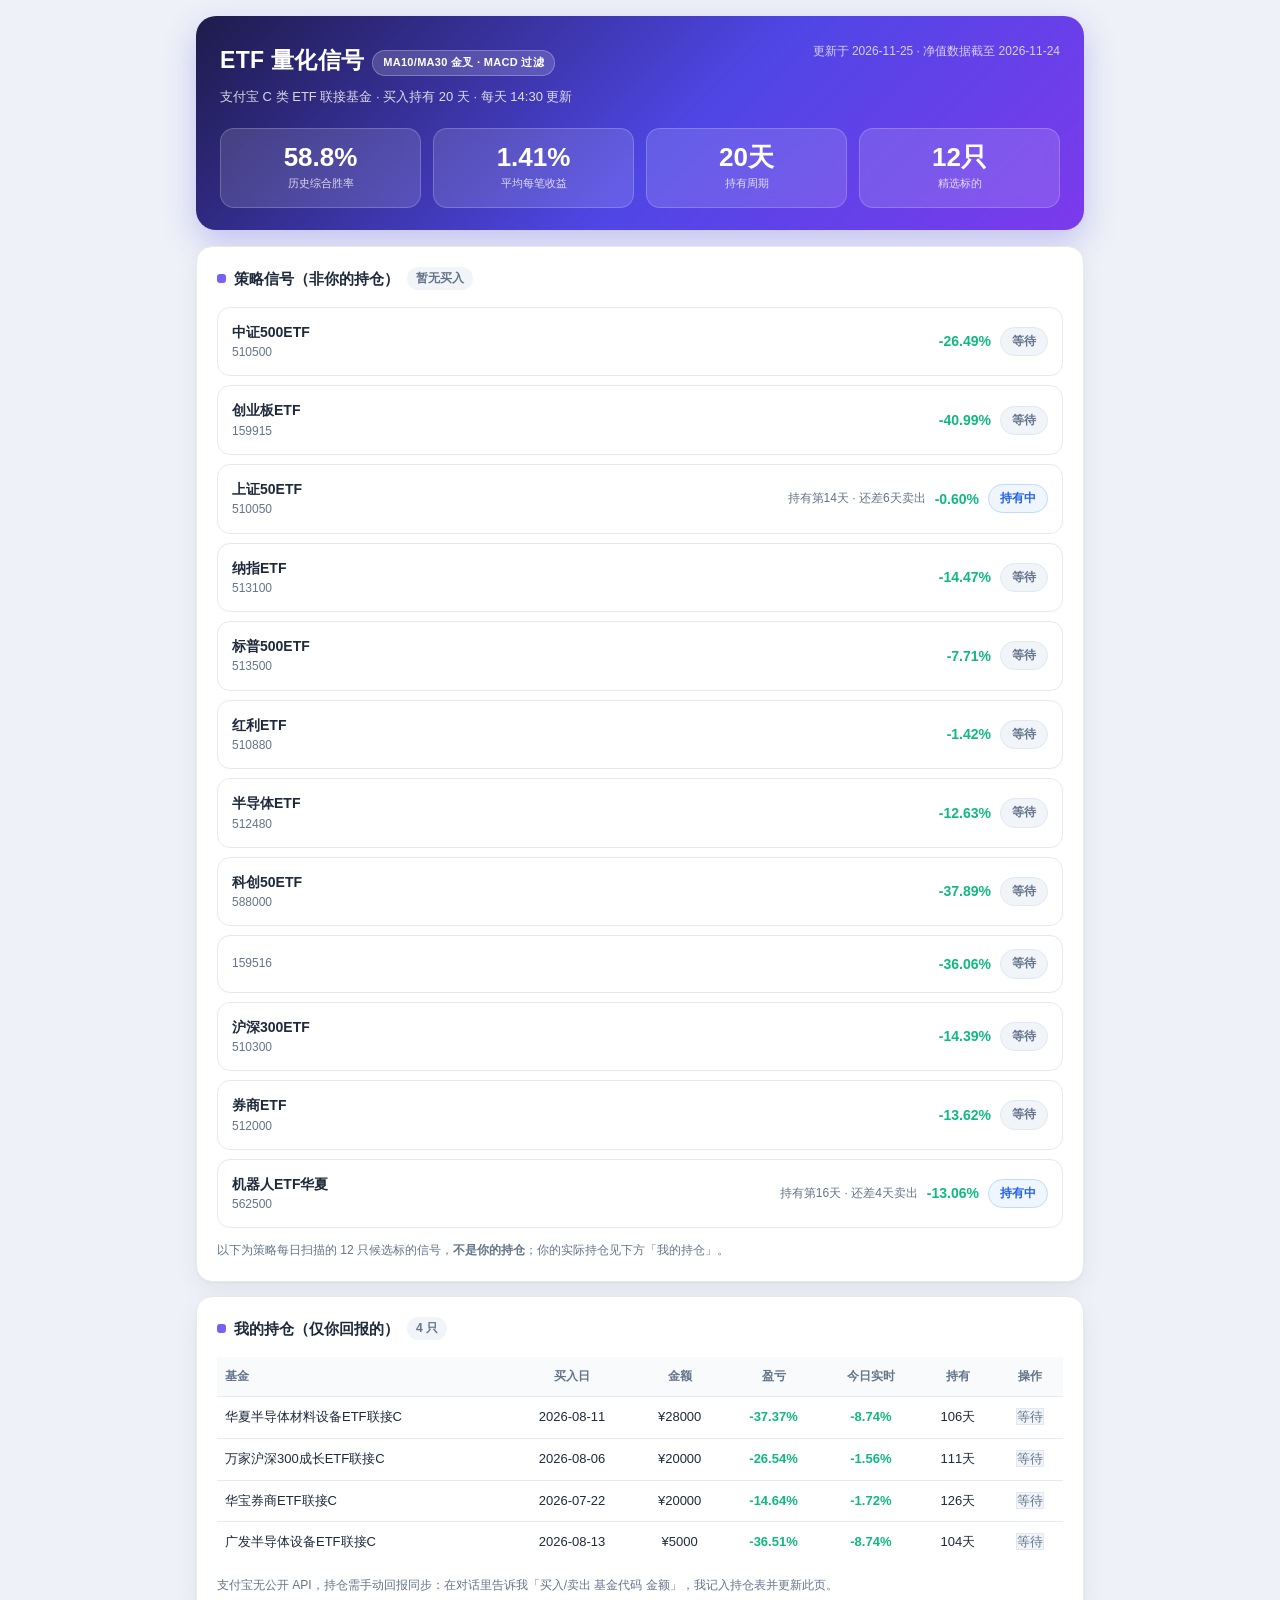
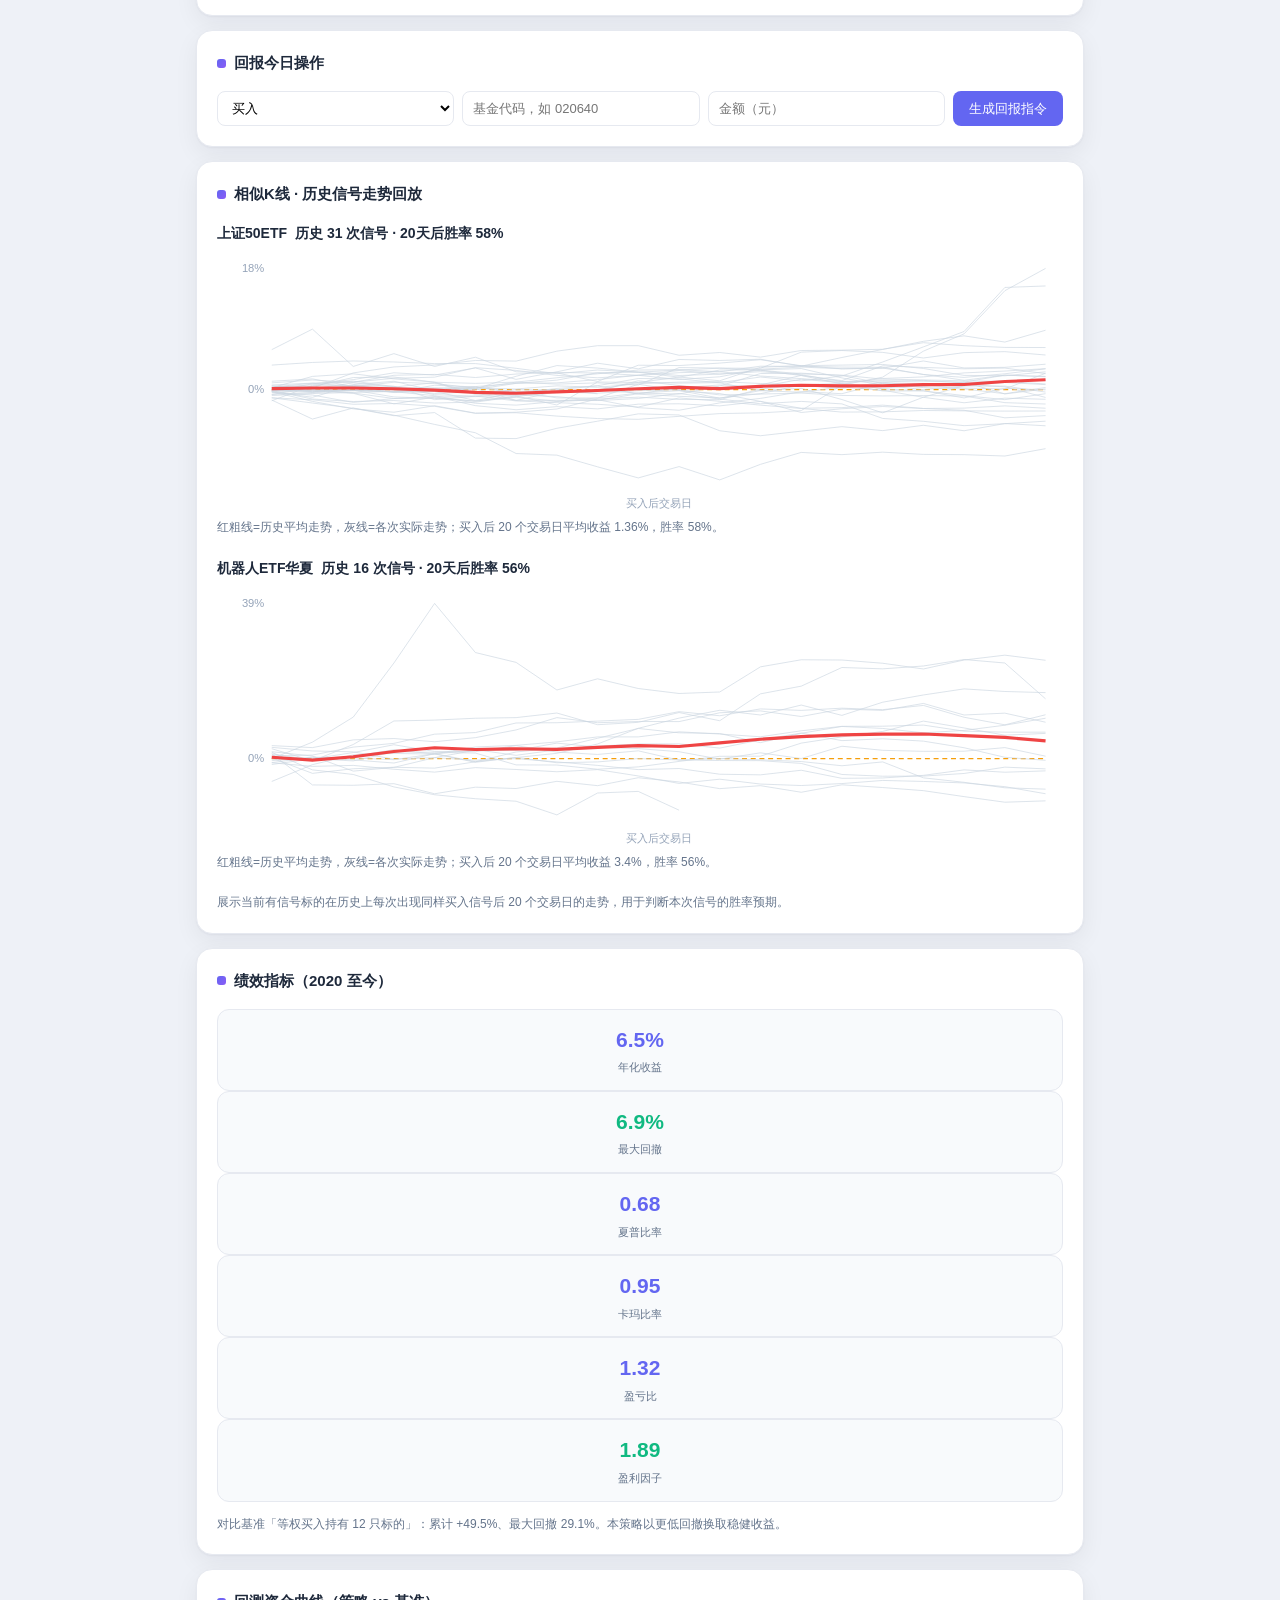
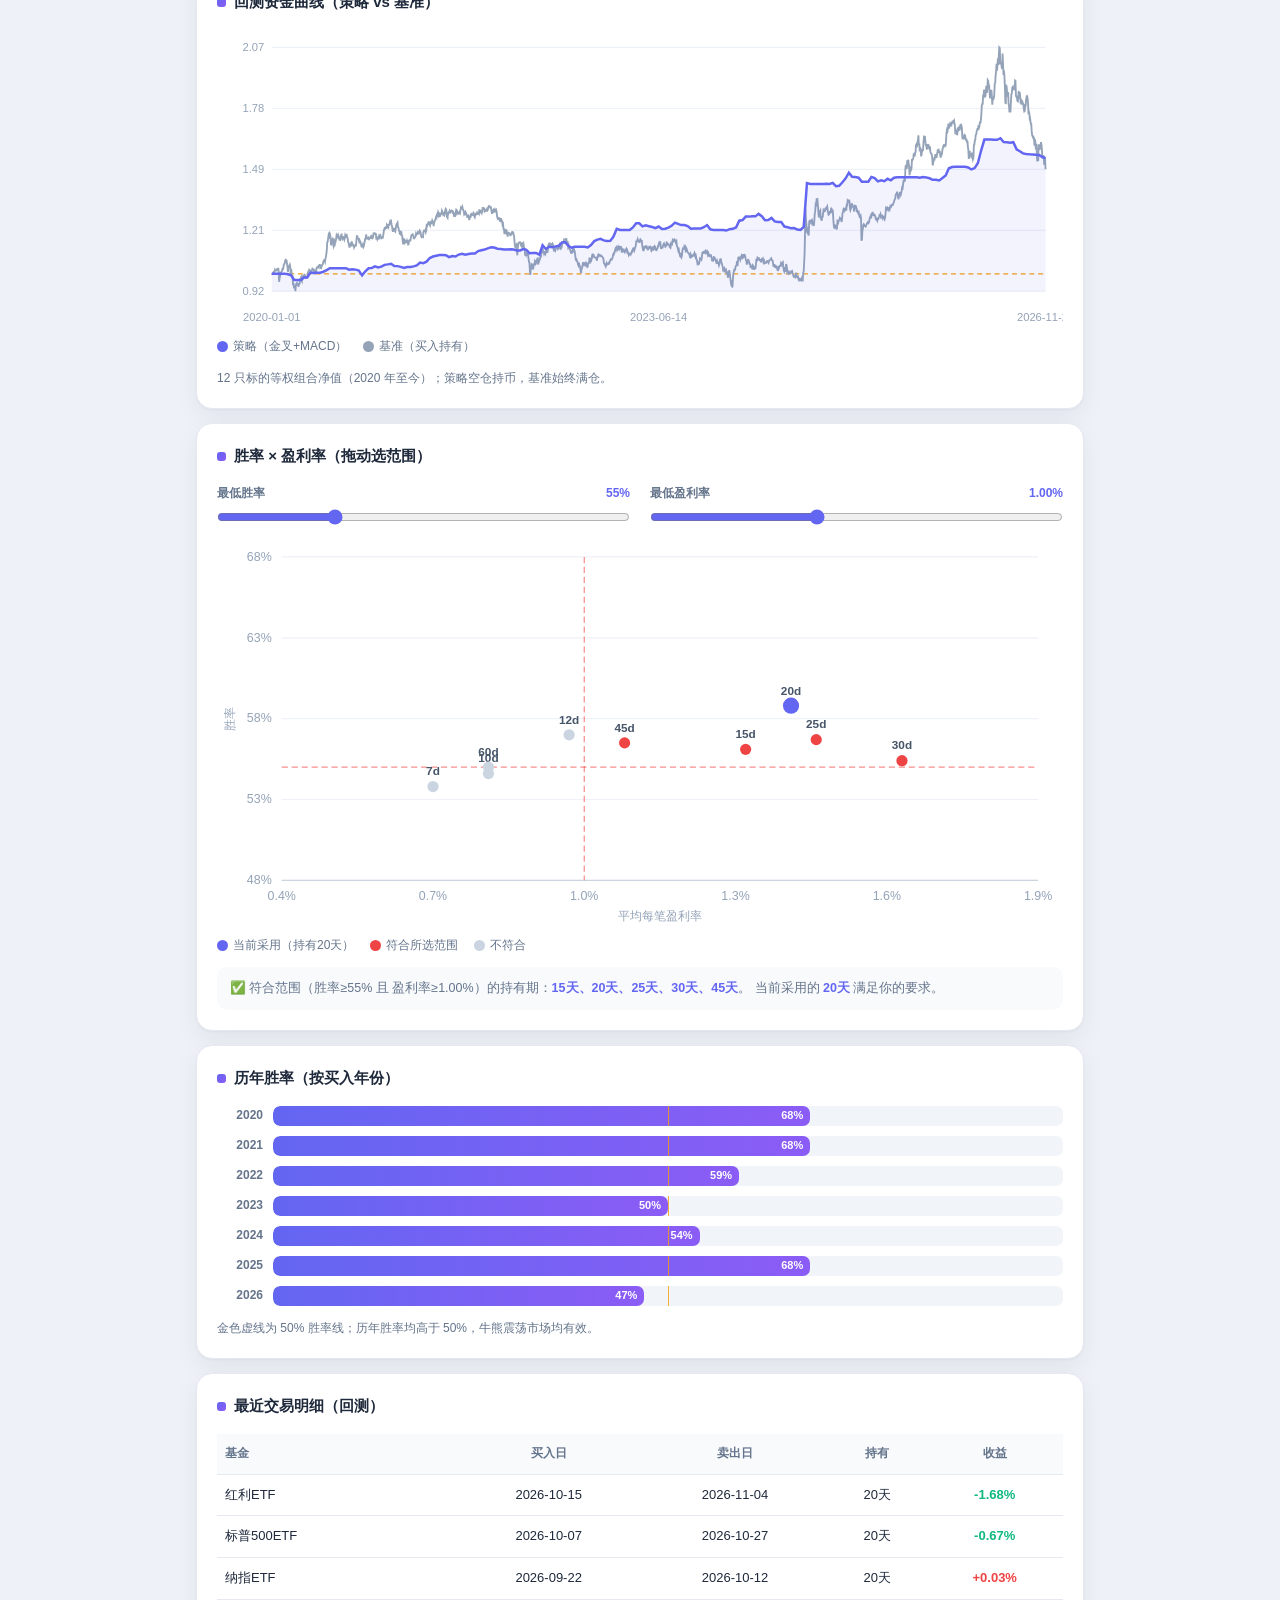
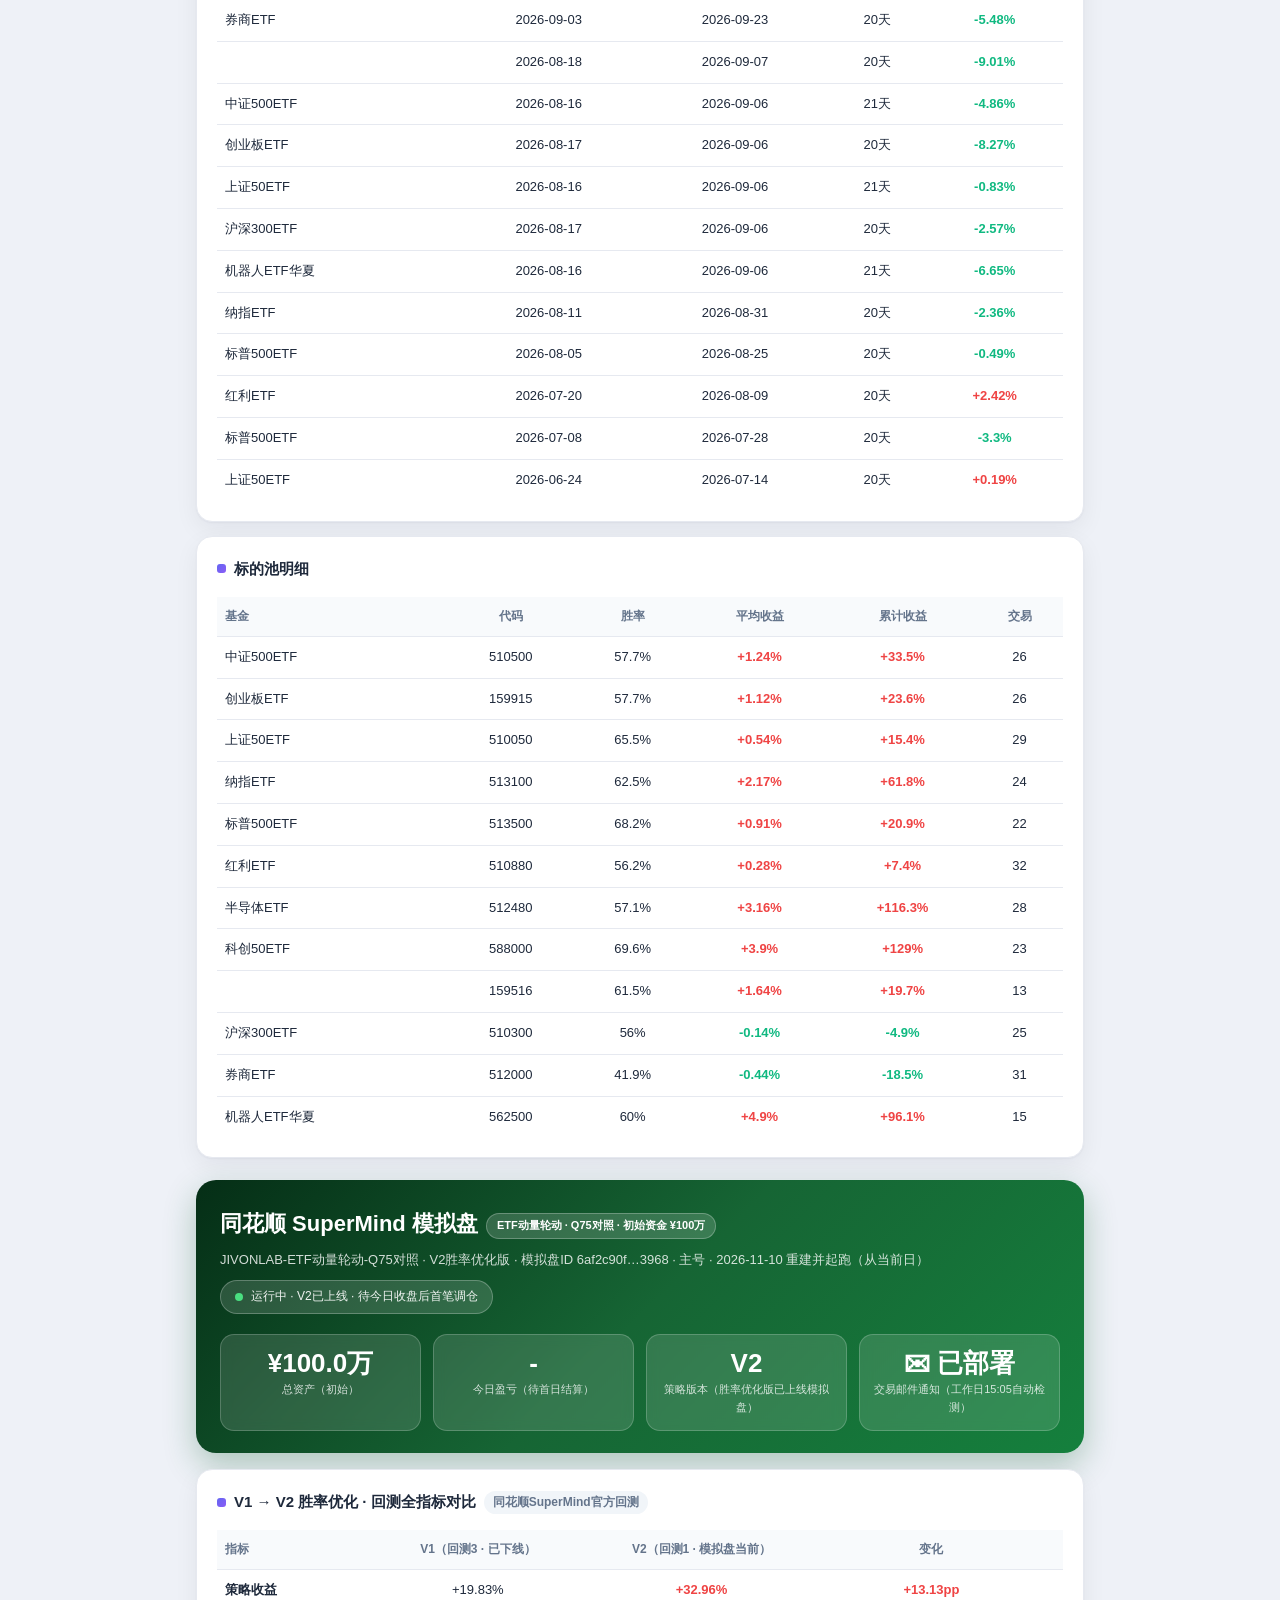
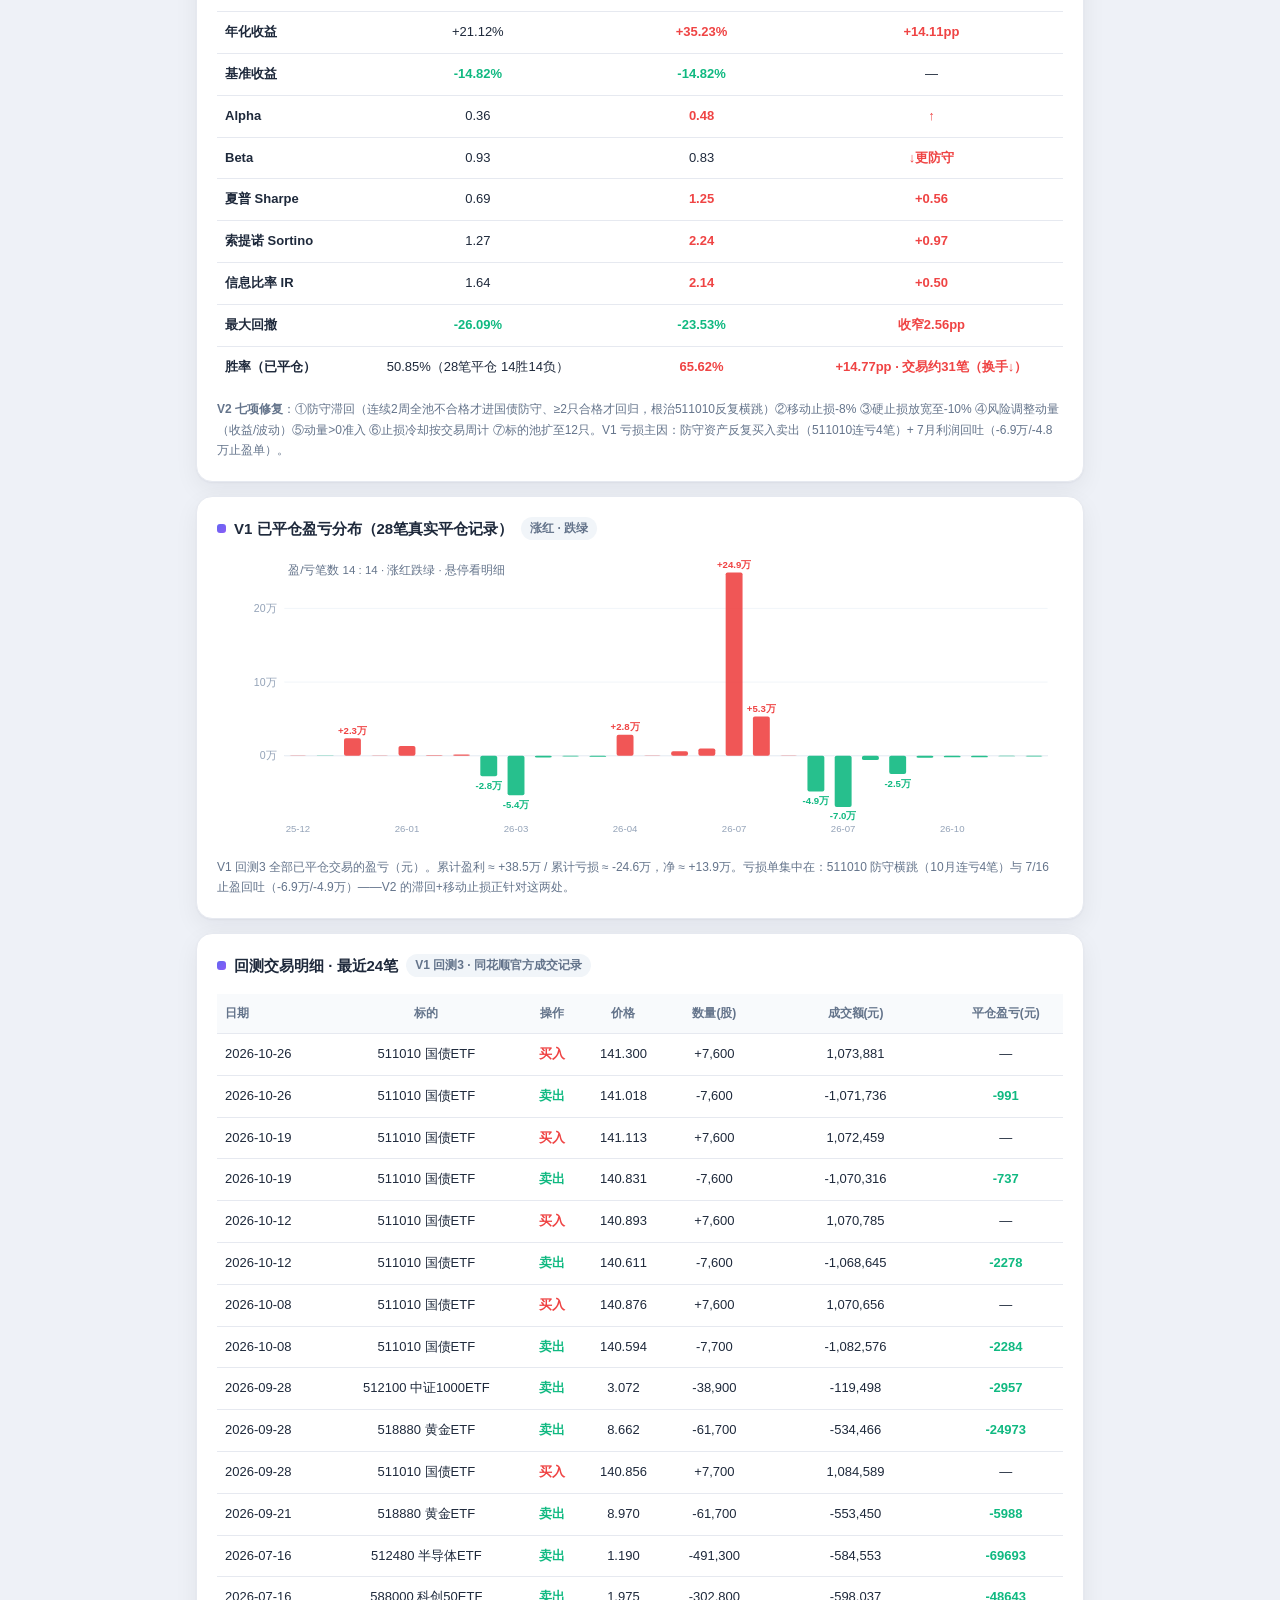
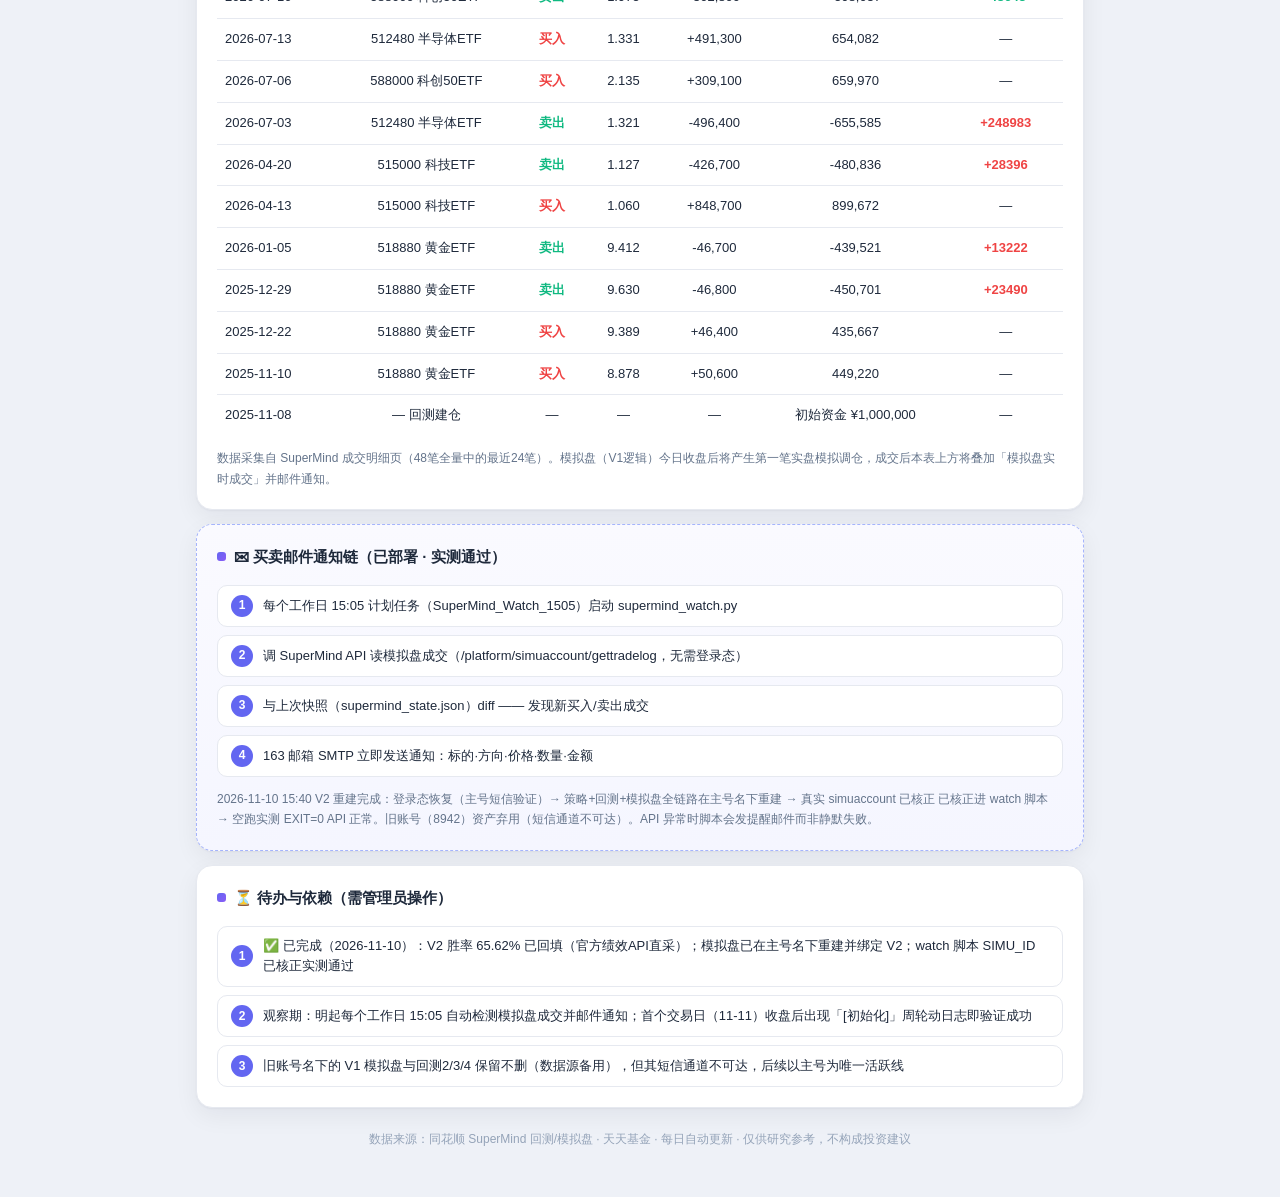
==== commit d741c15b: "daily run 2026-11-25-1739" ====
--- a/index.html
+++ b/index.html
@@ -117,7 +117,7 @@
         <h1>ETF 量化信号<span class="badge">MA10/MA30 金叉 · MACD 过滤</span></h1>
         <div class="sub">支付宝 C 类 ETF 联接基金 · 买入持有 20 天 · 每天 14:30 更新</div>
       </div>
-      <div class="date">更新于 2026-11-24 · 净值数据截至 2026-11-23</div>
+      <div class="date">更新于 2026-11-25 · 净值数据截至 2026-11-24</div>
     </div>
     <div class="kpis">
       <div class="kpi"><div class="v">58.8%</div><div class="l">历史综合胜率</div></div>
@@ -159,7 +159,7 @@
   <div class="card">
     <h2><span class="dot"></span>绩效指标（2020 至今）</h2>
     <div class="grid" id="metricsGrid"></div>
-    <div class="note">对比基准「等权买入持有 12 只标的」：累计 +54.6%、最大回撤 29.1%。本策略以更低回撤换取稳健收益。</div>
+    <div class="note">对比基准「等权买入持有 12 只标的」：累计 +49.5%、最大回撤 29.1%。本策略以更低回撤换取稳健收益。</div>
   </div>
 
   <div class="card">
@@ -273,7 +273,7 @@
   <footer>数据来源：同花顺 SuperMind 回测/模拟盘 · 天天基金 · 每日自动更新 · 仅供研究参考，不构成投资建议</footer>
 </div>
 <script>
-const DATA = {"date": "2026-11-24", "data_date": "2026-11-23", "strategy": {"fast": 10, "slow": 30, "hold_days": 20}, "summary": {"win_rate": 58.8, "trades": 294, "avg_ret": 1.41, "avg_hold": 20}, "signals": [{"code": "510500", "name": "中证500ETF", "state": "WAIT", "buy_date": "2026-08-16", "held_days": 100, "buy_nav": 2.7573, "latest_nav": 2.0983, "ret": -0.23900192217023897, "latest_date": "2026-11-23"}, {"code": "159915", "name": "创业板ETF", "state": "WAIT", "buy_date": "2026-08-17", "held_days": 99, "buy_nav": 4.2679, "latest_nav": 2.6287, "ret": -0.38407647789310906, "latest_date": "2026-11-23"}, {"code": "510050", "name": "上证50ETF", "state": "HOLDING", "buy_date": "2026-11-11", "held_days": 13, "buy_nav": 4.3661, "latest_nav": 4.3684, "ret": 0.0005267859187834123, "latest_date": "2026-11-23"}, {"code": "513100", "name": "纳指ETF", "state": "WAIT", "buy_date": "2026-09-22", "held_days": 63, "buy_nav": 10.2435, "latest_nav": 8.94, "ret": -0.12725142773466103, "latest_date": "2026-11-22"}, {"code": "513500", "name": "标普500ETF", "state": "WAIT", "buy_date": "2026-10-07", "held_days": 48, "buy_nav": 4.9524, "latest_nav": 4.5946, "ret": -0.0722477990469268, "latest_date": "2026-11-22"}, {"code": "510880", "name": "红利ETF", "state": "WAIT", "buy_date": "2026-10-15", "held_days": 40, "buy_nav": 3.2853, "latest_nav": 3.2474, "ret": -0.011536237177731112, "latest_date": "2026-11-23"}, {"code": "512480", "name": "半导体ETF", "state": "WAIT", "buy_date": "2026-04-15", "held_days": 223, "buy_nav": 3.2386, "latest_nav": 3.042, "ret": -0.06070524300623725, "latest_date": "2026-11-23"}, {"code": "588000", "name": "科创50ETF", "state": "WAIT", "buy_date": "2026-06-22", "held_days": 155, "buy_nav": 1.4031, "latest_nav": 0.9182, "ret": -0.3455919036419357, "latest_date": "2026-11-23"}, {"code": "159516", "name": "", "state": "WAIT", "buy_date": "2026-08-18", "held_days": 98, "buy_nav": 2.9464, "latest_nav": 2.0624, "ret": -0.30002715177844164, "latest_date": "2026-11-23"}, {"code": "510300", "name": "沪深300ETF", "state": "WAIT", "buy_date": "2026-08-17", "held_days": 99, "buy_nav": 2.1024, "latest_nav": 1.8244, "ret": -0.13222983257229826, "latest_date": "2026-11-23"}, {"code": "512000", "name": "券商ETF", "state": "WAIT", "buy_date": "2026-09-03", "held_days": 82, "buy_nav": 1.0576, "latest_nav": 0.9284, "ret": -0.12216338880484123, "latest_date": "2026-11-23"}, {"code": "562500", "name": "机器人ETF华夏", "state": "HOLDING", "buy_date": "2026-11-09", "held_days": 15, "buy_nav": 0.8913, "latest_nav": 0.8171, "ret": -0.0832491865813979, "latest_date": "2026-11-23"}], "yearly": [{"year": "2020", "win_rate": 68.0}, {"year": "2021", "win_rate": 68.0}, {"year": "2022", "win_rate": 59.0}, {"year": "2023", "win_rate": 50.0}, {"year": "2024", "win_rate": 54.0}, {"year": "2025", "win_rate": 68.0}, {"year": "2026", "win_rate": 47.0}], "funds": [{"code": "510500", "name": "中证500ETF", "win_rate": 57.7, "avg_ret": 1.24, "cum_ret": 33.5, "trades": 26}, {"code": "159915", "name": "创业板ETF", "win_rate": 57.7, "avg_ret": 1.12, "cum_ret": 23.6, "trades": 26}, {"code": "510050", "name": "上证50ETF", "win_rate": 65.5, "avg_ret": 0.54, "cum_ret": 15.4, "trades": 29}, {"code": "513100", "name": "纳指ETF", "win_rate": 62.5, "avg_ret": 2.17, "cum_ret": 61.8, "trades": 24}, {"code": "513500", "name": "标普500ETF", "win_rate": 68.2, "avg_ret": 0.91, "cum_ret": 20.9, "trades": 22}, {"code": "510880", "name": "红利ETF", "win_rate": 56.2, "avg_ret": 0.28, "cum_ret": 7.4, "trades": 32}, {"code": "512480", "name": "半导体ETF", "win_rate": 57.1, "avg_ret": 3.16, "cum_ret": 116.3, "trades": 28}, {"code": "588000", "name": "科创50ETF", "win_rate": 69.6, "avg_ret": 3.9, "cum_ret": 129.0, "trades": 23}, {"code": "159516", "name": "", "win_rate": 61.5, "avg_ret": 1.64, "cum_ret": 19.7, "trades": 13}, {"code": "510300", "name": "沪深300ETF", "win_rate": 56.0, "avg_ret": -0.14, "cum_ret": -4.9, "trades": 25}, {"code": "512000", "name": "券商ETF", "win_rate": 41.9, "avg_ret": -0.44, "cum_ret": -18.5, "trades": 31}, {"code": "562500", "name": "机器人ETF华夏", "win_rate": 60.0, "avg_ret": 4.9, "cum_ret": 96.1, "trades": 15}], "param_space": [{"hold_days": 7, "win_rate": 53.8, "avg_ret": 0.7, "trades": 303}, {"hold_days": 10, "win_rate": 54.6, "avg_ret": 0.81, "trades": 302}, {"hold_days": 12, "win_rate": 57.0, "avg_ret": 0.97, "trades": 302}, {"hold_days": 15, "win_rate": 56.3, "avg_ret": 1.37, "trades": 300}, {"hold_days": 20, "win_rate": 58.8, "avg_ret": 1.41, "trades": 294}, {"hold_days": 25, "win_rate": 56.7, "avg_ret": 1.46, "trades": 289}, {"hold_days": 30, "win_rate": 55.4, "avg_ret": 1.63, "trades": 278}, {"hold_days": 45, "win_rate": 56.5, "avg_ret": 1.08, "trades": 253}, {"hold_days": 60, "win_rate": 55.0, "avg_ret": 0.81, "trades": 229}], "equity": [["2020-01-01", 1.0], ["2020-01-09", 1.0], ["2020-01-20", 1.0], ["2020-02-06", 1.0], ["2020-02-17", 1.0], ["2020-02-26", 0.9984], ["2020-03-08", 0.9927], ["2020-03-17", 0.9709], ["2020-03-26", 0.9706], ["2020-04-07", 0.9706], ["2020-04-16", 0.9827], ["2020-04-27", 0.9828], ["2020-05-11", 1.006], ["2020-05-20", 1.0032], ["2020-05-31", 1.005], ["2020-06-09", 1.005], ["2020-06-18", 1.0097], ["2020-07-01", 1.0173], ["2020-07-12", 1.0264], ["2020-07-21", 1.0264], ["2020-07-30", 1.0264], ["2020-08-10", 1.0264], ["2020-08-19", 1.0264], ["2020-08-30", 1.0264], ["2020-09-08", 1.0193], ["2020-09-17", 1.0218], ["2020-09-28", 1.0198], ["2020-10-15", 1.0156], ["2020-10-26", 0.9928], ["2020-11-04", 1.0122], ["2020-11-15", 1.0262], ["2020-11-24", 1.0271], ["2020-12-03", 1.0351], ["2020-12-14", 1.0307], ["2020-12-23", 1.034], ["2021-01-03", 1.042], ["2021-01-12", 1.0449], ["2021-01-21", 1.048], ["2021-02-01", 1.0366], ["2021-02-17", 1.0366], ["2021-02-28", 1.0341], ["2021-03-09", 1.0278], ["2021-03-18", 1.0321], ["2021-03-29", 1.0321], ["2021-04-08", 1.0353], ["2021-04-19", 1.0396], ["2021-04-28", 1.0533], ["2021-05-12", 1.0507], ["2021-05-23", 1.0574], ["2021-06-01", 1.0748], ["2021-06-10", 1.0815], ["2021-06-22", 1.0858], ["2021-07-01", 1.0885], ["2021-07-12", 1.0885], ["2021-07-21", 1.0884], ["2021-08-01", 1.0789], ["2021-08-10", 1.084], ["2021-08-19", 1.0815], ["2021-08-30", 1.0909], ["2021-09-08", 1.0944], ["2021-09-21", 1.09], ["2021-10-07", 1.0939], ["2021-10-18", 1.096], ["2021-10-27", 1.0965], ["2021-11-07", 1.1075], ["2021-11-16", 1.1112], ["2021-11-25", 1.1145], ["2021-12-06", 1.1204], ["2021-12-15", 1.1252], ["2021-12-23", 1.1243], ["2022-01-04", 1.119], ["2022-01-13", 1.118], ["2022-01-24", 1.1145], ["2022-02-09", 1.1145], ["2022-02-20", 1.1159], ["2022-03-01", 1.1158], ["2022-03-10", 1.1134], ["2022-03-21", 1.1121], ["2022-03-30", 1.1159], ["2022-04-12", 1.1104], ["2022-04-21", 1.1036], ["2022-05-05", 1.0986], ["2022-05-16", 1.0986], ["2022-05-25", 1.0907], ["2022-06-06", 1.1355], ["2022-06-15", 1.1175], ["2022-06-26", 1.1281], ["2022-07-05", 1.1252], ["2022-07-14", 1.1297], ["2022-07-25", 1.132], ["2022-08-03", 1.1489], ["2022-08-14", 1.15], ["2022-08-23", 1.1322], ["2022-09-01", 1.1235], ["2022-09-13", 1.1281], ["2022-09-22", 1.1281], ["2022-10-10", 1.1281], ["2022-10-19", 1.1281], ["2022-10-30", 1.1249], ["2022-11-08", 1.1361], ["2022-11-17", 1.1546], ["2022-11-28", 1.1615], ["2022-12-07", 1.1652], ["2022-12-15", 1.1615], ["2022-12-26", 1.1574], ["2023-01-04", 1.1559], ["2023-01-15", 1.1731], ["2023-01-31", 1.2094], ["2023-02-09", 1.2061], ["2023-02-20", 1.207], ["2023-03-01", 1.207], ["2023-03-12", 1.207], ["2023-03-21", 1.2112], ["2023-03-30", 1.2261], ["2023-04-11", 1.2435], ["2023-04-20", 1.2303], ["2023-05-04", 1.2293], ["2023-05-15", 1.2255], ["2023-05-24", 1.2201], ["2023-06-04", 1.2219], ["2023-06-13", 1.2212], ["2023-06-26", 1.2125], ["2023-07-05", 1.2134], ["2023-07-16", 1.2184], ["2023-07-25", 1.2268], ["2023-08-03", 1.2418], ["2023-08-14", 1.2357], ["2023-08-23", 1.2304], ["2023-09-03", 1.2304], ["2023-09-12", 1.2256], ["2023-09-21", 1.2137], ["2023-10-10", 1.2139], ["2023-10-19", 1.2139], ["2023-10-30", 1.2139], ["2023-11-08", 1.2207], ["2023-11-19", 1.2307], ["2023-11-28", 1.2106], ["2023-12-07", 1.2076], ["2023-12-17", 1.2078], ["2023-12-26", 1.2078], ["2024-01-04", 1.2078], ["2024-01-15", 1.2075], ["2024-01-24", 1.2099], ["2024-02-04", 1.2109], ["2024-02-21", 1.2193], ["2024-03-03", 1.2538], ["2024-03-12", 1.2609], ["2024-03-21", 1.2703], ["2024-04-01", 1.2703], ["2024-04-14", 1.2725], ["2024-04-23", 1.2712], ["2024-05-07", 1.2711], ["2024-05-16", 1.2701], ["2024-05-27", 1.2567], ["2024-06-05", 1.254], ["2024-06-17", 1.2652], ["2024-06-26", 1.2484], ["2024-07-04", 1.2459], ["2024-07-15", 1.2446], ["2024-07-24", 1.2206], ["2024-08-04", 1.2167], ["2024-08-13", 1.2159], ["2024-08-22", 1.2167], ["2024-09-02", 1.2093], ["2024-09-11", 1.2076], ["2024-09-24", 1.2221], ["2024-10-10", 1.4288], ["2024-10-21", 1.4248], ["2024-10-30", 1.4248], ["2024-11-10", 1.4248], ["2024-11-19", 1.4248], ["2024-11-28", 1.4248], ["2024-12-08", 1.426], ["2024-12-17", 1.4264], ["2024-12-26", 1.4296], ["2025-01-07", 1.4146], ["2025-01-16", 1.4162], ["2025-02-04", 1.42], ["2025-02-13", 1.4476], ["2025-02-24", 1.4669], ["2025-03-05", 1.4589], ["2025-03-16", 1.4576], ["2025-03-25", 1.4547], ["2025-04-06", 1.436], ["2025-04-15", 1.436], ["2025-04-24", 1.4357], ["2025-05-08", 1.4375], ["2025-05-19", 1.4553], ["2025-05-28", 1.4395], ["2025-06-09", 1.4392], ["2025-06-18", 1.4386], ["2025-06-29", 1.449], ["2025-07-08", 1.4435], ["2025-07-17", 1.4533], ["2025-07-28", 1.4563], ["2025-08-06", 1.4563], ["2025-08-17", 1.4563], ["2025-08-26", 1.4563], ["2025-09-04", 1.4563], ["2025-09-15", 1.4563], ["2025-09-24", 1.4563], ["2025-10-13", 1.4544], ["2025-10-22", 1.4575], ["2025-11-02", 1.4559], ["2025-11-11", 1.4515], ["2025-11-20", 1.445], ["2025-11-30", 1.445], ["2025-12-09", 1.4466], ["2025-12-18", 1.4376], ["2025-12-29", 1.4715], ["2026-01-11", 1.5039], ["2026-01-20", 1.504], ["2026-01-29", 1.5061], ["2026-02-09", 1.5061], ["2026-02-26", 1.5061], ["2026-03-09", 1.5053], ["2026-03-18", 1.5019], ["2026-03-29", 1.4968], ["2026-04-08", 1.4999], ["2026-04-19", 1.5314], ["2026-04-28", 1.5614], ["2026-05-12", 1.6354], ["2026-05-21", 1.6347], ["2026-06-01", 1.6347], ["2026-06-10", 1.6329], ["2026-06-22", 1.6278], ["2026-07-01", 1.6378], ["2026-07-12", 1.6162], ["2026-07-21", 1.6226], ["2026-07-30", 1.6205], ["2026-08-10", 1.621], ["2026-08-19", 1.585], ["2026-08-30", 1.5908], ["2026-09-08", 1.5683], ["2026-09-17", 1.5651], ["2026-09-29", 1.5622], ["2026-10-15", 1.5633], ["2026-10-26", 1.5631], ["2026-11-04", 1.5624], ["2026-11-15", 1.5554], ["2026-11-23", 1.5544]], "benchmark": [["2020-01-01", 1.0], ["2020-01-02", 0.9986], ["2020-01-05", 1.0012], ["2020-01-06", 1.0048], ["2020-01-07", 0.9958], ["2020-01-08", 1.0066], ["2020-01-09", 1.0078], ["2020-01-12", 1.0189], ["2020-01-13", 1.0146], ["2020-01-14", 1.0149], ["2020-01-15", 1.0152], ["2020-01-16", 1.0164], ["2020-01-19", 1.0263], ["2020-01-20", 1.0186], ["2020-01-21", 1.0275], ["2020-01-22", 1.0108], ["2020-02-02", 0.9623], ["2020-02-03", 0.9798], ["2020-02-04", 0.9893], ["2020-02-05", 1.0037], ["2020-02-06", 1.0066], ["2020-02-09", 1.0105], ["2020-02-10", 1.0121], ["2020-02-11", 1.0222], ["2020-02-12", 1.0208], ["2020-02-13", 1.0262], ["2020-02-16", 1.0432], ["2020-02-17", 1.0471], ["2020-02-18", 1.0479], ["2020-02-19", 1.0627], ["2020-02-20", 1.0664], ["2020-02-23", 1.0653], ["2020-02-24", 1.0625], ["2020-02-25", 1.0459], ["2020-02-26", 1.0359], ["2020-02-27", 1.0084], ["2020-03-01", 1.0322], ["2020-03-02", 1.0309], ["2020-03-03", 1.0391], ["2020-03-04", 1.044], ["2020-03-05", 1.032], ["2020-03-08", 0.9963], ["2020-03-09", 1.0219], ["2020-03-10", 1.003], ["2020-03-11", 0.9796], ["2020-03-12", 0.993], ["2020-03-15", 0.9458], ["2020-03-16", 0.9564], ["2020-03-17", 0.9396], ["2020-03-18", 0.943], ["2020-03-19", 0.9423], ["2020-03-22", 0.9175], ["2020-03-23", 0.9411], ["2020-03-24", 0.9527], ["2020-03-25", 0.9565], ["2020-03-26", 0.9492], ["2020-03-29", 0.9472], ["2020-03-30", 0.9459], ["2020-03-31", 0.9384], ["2020-04-01", 0.9566], ["2020-04-02", 0.9507], ["2020-04-06", 0.9739], ["2020-04-07", 0.9768], ["2020-04-08", 0.9809], ["2020-04-09", 0.9706], ["2020-04-12", 0.9651], ["2020-04-13", 0.9835], ["2020-04-14", 0.9784], ["2020-04-15", 0.9855], ["2020-04-16", 0.9928], ["2020-04-19", 0.9938], ["2020-04-20", 0.9811], ["2020-04-21", 0.9893], ["2020-04-22", 0.9853], ["2020-04-23", 0.9802], ["2020-04-26", 0.9822], ["2020-04-27", 0.9853], ["2020-04-28", 0.9912], ["2020-04-29", 1.0039], ["2020-05-05", 1.0105], ["2020-05-06", 1.0118], ["2020-05-07", 1.0194], ["2020-05-10", 1.0176], ["2020-05-11", 1.0166], ["2020-05-12", 1.0155], ["2020-05-13", 1.012], ["2020-05-14", 1.0164], ["2020-05-17", 1.0174], ["2020-05-18", 1.0247], ["2020-05-19", 1.0226], ["2020-05-20", 1.0138], ["2020-05-21", 1.0031], ["2020-05-24", 1.0026], ["2020-05-25", 1.0125], ["2020-05-26", 1.0076], ["2020-05-27", 1.0079], ["2020-05-28", 1.0103], ["2020-05-31", 1.0291], ["2020-06-01", 1.0309], ["2020-06-02", 1.0315], ["2020-06-03", 1.0296], ["2020-06-04", 1.0375], ["2020-06-07", 1.0375], ["2020-06-08", 1.0419], ["2020-06-09", 1.0414], ["2020-06-10", 1.028], ["2020-06-11", 1.0307], ["2020-06-14", 1.0279], ["2020-06-15", 1.0396], ["2020-06-16", 1.0399], ["2020-06-17", 1.0445], ["2020-06-18", 1.0527], ["2020-06-21", 1.0605], ["2020-06-22", 1.064], ["2020-06-23", 1.0631], ["2020-06-28", 1.0567], ["2020-06-29", 1.0707], ["2020-06-30", 1.0789], ["2020-07-01", 1.0947], ["2020-07-02", 1.1096], ["2020-07-05", 1.1504], ["2020-07-06", 1.1516], ["2020-07-07", 1.1703], ["2020-07-08", 1.1827], ["2020-07-09", 1.1781], ["2020-07-12", 1.1923], ["2020-07-13", 1.1899], ["2020-07-14", 1.175], ["2020-07-15", 1.1396], ["2020-07-16", 1.1381], ["2020-07-19", 1.1619], ["2020-07-20", 1.1608], ["2020-07-21", 1.1657], ["2020-07-22", 1.1626], ["2020-07-23", 1.129], ["2020-07-26", 1.1334], ["2020-07-27", 1.1349], ["2020-07-28", 1.1566], ["2020-07-29", 1.1526], ["2020-07-30", 1.1641], ["2020-08-02", 1.1818], ["2020-08-03", 1.1778], ["2020-08-04", 1.1809], ["2020-08-05", 1.1848], ["2020-08-06", 1.1725], ["2020-08-09", 1.1748], ["2020-08-10", 1.1615], ["2020-08-11", 1.1601], ["2020-08-12", 1.1594], ["2020-08-13", 1.1675], ["2020-08-16", 1.1837], ["2020-08-17", 1.1851], ["2020-08-18", 1.1695], ["2020-08-19", 1.1638], ["2020-08-20", 1.1689], ["2020-08-23", 1.174], ["2020-08-24", 1.1741], ["2020-08-25", 1.1635], ["2020-08-26", 1.1693], ["2020-08-27", 1.1834], ["2020-08-30", 1.1789], ["2020-08-31", 1.1838], ["2020-09-01", 1.1849], ["2020-09-02", 1.1726], ["2020-09-03", 1.1682], ["2020-09-06", 1.152], ["2020-09-07", 1.1481], ["2020-09-08", 1.1353], ["2020-09-09", 1.1243], ["2020-09-10", 1.1309], ["2020-09-13", 1.1383], ["2020-09-14", 1.1434], ["2020-09-15", 1.1362], ["2020-09-16", 1.1339], ["2020-09-17", 1.145], ["2020-09-20", 1.1407], ["2020-09-21", 1.1375], ["2020-09-22", 1.1358], ["2020-09-23", 1.1252], ["2020-09-24", 1.13], ["2020-09-27", 1.1312], ["2020-09-28", 1.1345], ["2020-09-29", 1.1338], ["2020-10-08", 1.1537], ["2020-10-11", 1.1779], ["2020-10-12", 1.1767], ["2020-10-13", 1.1701], ["2020-10-14", 1.166], ["2020-10-15", 1.1634], ["2020-10-18", 1.1535], ["2020-10-19", 1.1588], ["2020-10-20", 1.1523], ["2020-10-21", 1.1505], ["2020-10-22", 1.1382], ["2020-10-25", 1.1303], ["2020-10-26", 1.133], ["2020-10-27", 1.1299], ["2020-10-28", 1.1357], ["2020-10-29", 1.1269], ["2020-11-01", 1.132], ["2020-11-02", 1.1444], ["2020-11-03", 1.1509], ["2020-11-04", 1.165], ["2020-11-05", 1.1661], ["2020-11-08", 1.1858], ["2020-11-09", 1.1756], ["2020-11-10", 1.167], ["2020-11-11", 1.1669], ["2020-11-12", 1.1658], ["2020-11-15", 1.1719], ["2020-11-16", 1.1686], ["2020-11-17", 1.1644], ["2020-11-18", 1.1686], ["2020-11-19", 1.17], ["2020-11-22", 1.1769], ["2020-11-23", 1.1782], ["2020-11-24", 1.1679], ["2020-11-25", 1.1678], ["2020-11-26", 1.1751], ["2020-11-29", 1.1737], ["2020-11-30", 1.191], ["2020-12-01", 1.1918], ["2020-12-02", 1.1909], ["2020-12-03", 1.1917], ["2020-12-06", 1.1872], ["2020-12-07", 1.1874], ["2020-12-08", 1.1695], ["2020-12-09", 1.1715], ["2020-12-10", 1.1643], ["2020-12-13", 1.1693], ["2020-12-14", 1.1715], ["2020-12-15", 1.1682], ["2020-12-16", 1.179], ["2020-12-17", 1.1755], ["2020-12-20", 1.1871], ["2020-12-21", 1.1679], ["2020-12-22", 1.1762], ["2020-12-23", 1.1696], ["2020-12-24", 1.1724], ["2020-12-27", 1.1709], ["2020-12-28", 1.1705], ["2020-12-29", 1.1817], ["2020-12-30", 1.1979], ["2021-01-03", 1.2083], ["2021-01-04", 1.2154], ["2021-01-05", 1.2137], ["2021-01-06", 1.2198], ["2021-01-07", 1.2208], ["2021-01-10", 1.2127], ["2021-01-11", 1.2321], ["2021-01-12", 1.2299], ["2021-01-13", 1.2245], ["2021-01-14", 1.2206], ["2021-01-17", 1.2344], ["2021-01-18", 1.2276], ["2021-01-19", 1.2402], ["2021-01-20", 1.2484], ["2021-01-21", 1.2447], ["2021-01-24", 1.248], ["2021-01-25", 1.2325], ["2021-01-26", 1.225], ["2021-01-27", 1.2098], ["2021-01-28", 1.1989], ["2021-01-31", 1.2071], ["2021-02-01", 1.2178], ["2021-02-02", 1.2084], ["2021-02-03", 1.2055], ["2021-02-04", 1.2012], ["2021-02-07", 1.2126], ["2021-02-08", 1.2278], ["2021-02-09", 1.2358], ["2021-02-17", 1.2384], ["2021-02-18", 1.2416], ["2021-02-21", 1.2203], ["2021-02-22", 1.2167], ["2021-02-23", 1.2076], ["2021-02-24", 1.2002], ["2021-02-25", 1.1851], ["2021-02-28", 1.2038], ["2021-03-01", 1.1948], ["2021-03-02", 1.201], ["2021-03-03", 1.1787], ["2021-03-04", 1.1838], ["2021-03-07", 1.1563], ["2021-03-08", 1.1428], ["2021-03-09", 1.143], ["2021-03-10", 1.1637], ["2021-03-11", 1.1615], ["2021-03-14", 1.1473], ["2021-03-15", 1.1505], ["2021-03-16", 1.1561], ["2021-03-17", 1.1545], ["2021-03-18", 1.1453], ["2021-03-21", 1.1553], ["2021-03-22", 1.1492], ["2021-03-23", 1.1389], ["2021-03-24", 1.1401], ["2021-03-25", 1.1574], ["2021-03-28", 1.1582], ["2021-03-29", 1.161], ["2021-03-30", 1.1594], ["2021-03-31", 1.1734], ["2021-04-01", 1.1836], ["2021-04-05", 1.1848], ["2021-04-06", 1.1834], ["2021-04-07", 1.186], ["2021-04-08", 1.1796], ["2021-04-11", 1.1681], ["2021-04-12", 1.1676], ["2021-04-13", 1.1728], ["2021-04-14", 1.1733], ["2021-04-15", 1.1773], ["2021-04-18", 1.1907], ["2021-04-19", 1.1858], ["2021-04-20", 1.1879], ["2021-04-21", 1.189], ["2021-04-22", 1.1969], ["2021-04-25", 1.1933], ["2021-04-26", 1.1918], ["2021-04-27", 1.198], ["2021-04-28", 1.204], ["2021-04-29", 1.2], ["2021-05-05", 1.1939], ["2021-05-06", 1.1795], ["2021-05-09", 1.1733], ["2021-05-10", 1.1747], ["2021-05-11", 1.1762], ["2021-05-12", 1.1746], ["2021-05-13", 1.1981], ["2021-05-16", 1.203], ["2021-05-17", 1.2006], ["2021-05-18", 1.2006], ["2021-05-19", 1.2051], ["2021-05-20", 1.1973], ["2021-05-23", 1.2072], ["2021-05-24", 1.2279], ["2021-05-25", 1.2265], ["2021-05-26", 1.236], ["2021-05-27", 1.2351], ["2021-05-30", 1.2444], ["2021-05-31", 1.2449], ["2021-06-01", 1.2358], ["2021-06-02", 1.2301], ["2021-06-03", 1.2409], ["2021-06-06", 1.2447], ["2021-06-07", 1.2401], ["2021-06-08", 1.2417], ["2021-06-09", 1.2519], ["2021-06-10", 1.2458], ["2021-06-14", 1.2424], ["2021-06-15", 1.2259], ["2021-06-16", 1.2446], ["2021-06-17", 1.2477], ["2021-06-20", 1.2536], ["2021-06-21", 1.2579], ["2021-06-22", 1.2679], ["2021-06-23", 1.2653], ["2021-06-24", 1.2793], ["2021-06-27", 1.2843], ["2021-06-28", 1.2786], ["2021-06-29", 1.2914], ["2021-06-30", 1.2851], ["2021-07-01", 1.2683], ["2021-07-04", 1.2773], ["2021-07-05", 1.2713], ["2021-07-06", 1.2841], ["2021-07-07", 1.2854], ["2021-07-08", 1.2848], ["2021-07-11", 1.2981], ["2021-07-12", 1.2922], ["2021-07-13", 1.2844], ["2021-07-14", 1.2912], ["2021-07-15", 1.2807], ["2021-07-18", 1.2773], ["2021-07-19", 1.2833], ["2021-07-20", 1.299], ["2021-07-21", 1.3071], ["2021-07-22", 1.3033], ["2021-07-25", 1.289], ["2021-07-26", 1.269], ["2021-07-27", 1.2653], ["2021-07-28", 1.2905], ["2021-07-29", 1.2865], ["2021-08-01", 1.2951], ["2021-08-02", 1.2853], ["2021-08-03", 1.2989], ["2021-08-04", 1.2961], ["2021-08-05", 1.2915], ["2021-08-08", 1.2945], ["2021-08-09", 1.2988], ["2021-08-10", 1.2982], ["2021-08-11", 1.2974], ["2021-08-12", 1.289], ["2021-08-15", 1.2894], ["2021-08-16", 1.2698], ["2021-08-17", 1.2801], ["2021-08-18", 1.2824], ["2021-08-19", 1.2784], ["2021-08-22", 1.2932], ["2021-08-23", 1.3037], ["2021-08-24", 1.3015], ["2021-08-25", 1.287], ["2021-08-26", 1.2913], ["2021-08-29", 1.2889], ["2021-08-30", 1.2854], ["2021-08-31", 1.2899], ["2021-09-01", 1.2877], ["2021-09-02", 1.2852], ["2021-09-05", 1.3026], ["2021-09-06", 1.3123], ["2021-09-07", 1.3087], ["2021-09-08", 1.3083], ["2021-09-09", 1.3156], ["2021-09-12", 1.3086], ["2021-09-13", 1.3012], ["2021-09-14", 1.2975], ["2021-09-15", 1.2814], ["2021-09-16", 1.2836], ["2021-09-21", 1.2826], ["2021-09-22", 1.2909], ["2021-09-23", 1.2861], ["2021-09-26", 1.2786], ["2021-09-27", 1.2767], ["2021-09-28", 1.2645], ["2021-09-29", 1.2711], ["2021-10-07", 1.2753], ["2021-10-10", 1.2704], ["2021-10-11", 1.2539], ["2021-10-12", 1.2644], ["2021-10-13", 1.2665], ["2021-10-14", 1.2771], ["2021-10-17", 1.2749], ["2021-10-18", 1.282], ["2021-10-19", 1.2784], ["2021-10-20", 1.278], ["2021-10-21", 1.2803], ["2021-10-24", 1.2881], ["2021-10-25", 1.2849], ["2021-10-26", 1.273], ["2021-10-27", 1.2683], ["2021-10-28", 1.2802], ["2021-10-31", 1.2836], ["2021-11-01", 1.2803], ["2021-11-02", 1.2814], ["2021-11-03", 1.2882], ["2021-11-04", 1.2841], ["2021-11-07", 1.2847], ["2021-11-08", 1.2892], ["2021-11-09", 1.2855], ["2021-11-10", 1.3009], ["2021-11-11", 1.3008], ["2021-11-14", 1.2958], ["2021-11-15", 1.2915], ["2021-11-16", 1.2946], ["2021-11-17", 1.2888], ["2021-11-18", 1.2994], ["2021-11-21", 1.3112], ["2021-11-22", 1.3107], ["2021-11-23", 1.3112], ["2021-11-24", 1.3101], ["2021-11-25", 1.2979], ["2021-11-28", 1.3021], ["2021-11-29", 1.2987], ["2021-11-30", 1.2969], ["2021-12-01", 1.2988], ["2021-12-02", 1.3047], ["2021-12-05", 1.2991], ["2021-12-06", 1.3016], ["2021-12-07", 1.3147], ["2021-12-08", 1.3201], ["2021-12-09", 1.3191], ["2021-12-12", 1.3196], ["2021-12-13", 1.3136], ["2021-12-14", 1.3134], ["2021-12-15", 1.314], ["2021-12-16", 1.2997], ["2021-12-19", 1.2839], ["2021-12-20", 1.2948], ["2021-12-21", 1.2977], ["2021-12-22", 1.3017], ["2021-12-23", 1.2948], ["2021-12-26", 1.2971], ["2021-12-27", 1.3022], ["2021-12-28", 1.2914], ["2021-12-29", 1.3006], ["2021-12-30", 1.3037], ["2022-01-03", 1.2955], ["2022-01-04", 1.2728], ["2022-01-05", 1.2658], ["2022-01-06", 1.2596], ["2022-01-09", 1.2614], ["2022-01-10", 1.2554], ["2022-01-11", 1.2667], ["2022-01-12", 1.25], ["2022-01-13", 1.2487], ["2022-01-16", 1.2599], ["2022-01-17", 1.2598], ["2022-01-18", 1.2512], ["2022-01-19", 1.2466], ["2022-01-20", 1.2324], ["2022-01-23", 1.2356], ["2022-01-24", 1.2089], ["2022-01-25", 1.215], ["2022-01-26", 1.1915], ["2022-01-27", 1.1915], ["2022-02-06", 1.2022], ["2022-02-07", 1.1986], ["2022-02-08", 1.2094], ["2022-02-09", 1.2008], ["2022-02-10", 1.1865], ["2022-02-13", 1.1756], ["2022-02-14", 1.1931], ["2022-02-15", 1.1941], ["2022-02-16", 1.1912], ["2022-02-17", 1.191], ["2022-02-20", 1.1891], ["2022-02-21", 1.179], ["2022-02-22", 1.1934], ["2022-02-23", 1.1827], ["2022-02-24", 1.195], ["2022-02-27", 1.198], ["2022-02-28", 1.1976], ["2022-03-01", 1.1965], ["2022-03-02", 1.1863], ["2022-03-03", 1.1781], ["2022-03-06", 1.1473], ["2022-03-07", 1.1283], ["2022-03-08", 1.1262], ["2022-03-09", 1.136], ["2022-03-10", 1.1387], ["2022-03-13", 1.1145], ["2022-03-14", 1.0873], ["2022-03-15", 1.1243], ["2022-03-16", 1.1391], ["2022-03-17", 1.1465], ["2022-03-20", 1.1483], ["2022-03-21", 1.148], ["2022-03-22", 1.1492], ["2022-03-23", 1.1459], ["2022-03-24", 1.1337], ["2022-03-27", 1.1318], ["2022-03-28", 1.1283], ["2022-03-29", 1.1489], ["2022-03-30", 1.1376], ["2022-03-31", 1.143], ["2022-04-05", 1.1322], ["2022-04-06", 1.1175], ["2022-04-07", 1.1175], ["2022-04-10", 1.0851], ["2022-04-11", 1.0981], ["2022-04-12", 1.0892], ["2022-04-13", 1.0958], ["2022-04-14", 1.0922], ["2022-04-17", 1.0956], ["2022-04-18", 1.0927], ["2022-04-19", 1.0774], ["2022-04-20", 1.0594], ["2022-04-21", 1.0517], ["2022-04-24", 1.0134], ["2022-04-25", 0.9952], ["2022-04-26", 1.0234], ["2022-04-27", 1.0255], ["2022-04-28", 1.0459], ["2022-05-04", 1.0441], ["2022-05-05", 1.0272], ["2022-05-08", 1.021], ["2022-05-09", 1.0358], ["2022-05-10", 1.0455], ["2022-05-11", 1.0462], ["2022-05-12", 1.0574], ["2022-05-15", 1.0511], ["2022-05-16", 1.0651], ["2022-05-17", 1.0552], ["2022-05-18", 1.0599], ["2022-05-19", 1.0708], ["2022-05-22", 1.0726], ["2022-05-23", 1.0447], ["2022-05-24", 1.0525], ["2022-05-25", 1.0605], ["2022-05-26", 1.0657], ["2022-05-29", 1.0703], ["2022-05-30", 1.0823], ["2022-05-31", 1.0818], ["2022-06-01", 1.0993], ["2022-06-05", 1.1129], ["2022-06-06", 1.1121], ["2022-06-07", 1.1153], ["2022-06-08", 1.0987], ["2022-06-09", 1.1077], ["2022-06-12", 1.094], ["2022-06-13", 1.0982], ["2022-06-14", 1.1075], ["2022-06-15", 1.0974], ["2022-06-16", 1.1055], ["2022-06-19", 1.11], ["2022-06-20", 1.1121], ["2022-06-21", 1.0994], ["2022-06-22", 1.1201], ["2022-06-23", 1.1355], ["2022-06-26", 1.1404], ["2022-06-27", 1.147], ["2022-06-28", 1.1322], ["2022-06-29", 1.1405], ["2022-06-30", 1.1369], ["2022-07-03", 1.1399], ["2022-07-04", 1.1388], ["2022-07-05", 1.1356], ["2022-07-06", 1.1422], ["2022-07-07", 1.1391], ["2022-07-10", 1.1222], ["2022-07-11", 1.1097], ["2022-07-12", 1.1106], ["2022-07-13", 1.1166], ["2022-07-14", 1.1103], ["2022-07-17", 1.1185], ["2022-07-18", 1.1215], ["2022-07-19", 1.1299], ["2022-07-20", 1.131], ["2022-07-21", 1.1249], ["2022-07-24", 1.1174], ["2022-07-25", 1.1208], ["2022-07-26", 1.129], ["2022-07-27", 1.1359], ["2022-07-28", 1.129], ["2022-07-31", 1.1356], ["2022-08-01", 1.1196], ["2022-08-02", 1.1213], ["2022-08-03", 1.1278], ["2022-08-04", 1.1444], ["2022-08-07", 1.146], ["2022-08-08", 1.1473], ["2022-08-09", 1.1469], ["2022-08-10", 1.1619], ["2022-08-11", 1.1598], ["2022-08-14", 1.1605], ["2022-08-15", 1.1614], ["2022-08-16", 1.1657], ["2022-08-17", 1.1653], ["2022-08-18", 1.1508], ["2022-08-21", 1.1503], ["2022-08-22", 1.1507], ["2022-08-23", 1.1275], ["2022-08-24", 1.1331], ["2022-08-25", 1.1196], ["2022-08-28", 1.1184], ["2022-08-29", 1.1143], ["2022-08-30", 1.1061], ["2022-08-31", 1.0996], ["2022-09-01", 1.0984], ["2022-09-04", 1.0995], ["2022-09-05", 1.1073], ["2022-09-06", 1.116], ["2022-09-07", 1.1103], ["2022-09-08", 1.1194], ["2022-09-12", 1.1119], ["2022-09-13", 1.1062], ["2022-09-14", 1.0888], ["2022-09-15", 1.0705], ["2022-09-18", 1.066], ["2022-09-19", 1.0678], ["2022-09-20", 1.0595], ["2022-09-21", 1.0564], ["2022-09-22", 1.0458], ["2022-09-25", 1.0407], ["2022-09-26", 1.0533], ["2022-09-27", 1.0417], ["2022-09-28", 1.0379], ["2022-09-29", 1.0266], ["2022-10-09", 1.0072], ["2022-10-10", 1.0072], ["2022-10-11", 1.0263], ["2022-10-12", 1.0281], ["2022-10-13", 1.0406], ["2022-10-16", 1.0516], ["2022-10-17", 1.0517], ["2022-10-18", 1.0436], ["2022-10-19", 1.0453], ["2022-10-20", 1.0485], ["2022-10-23", 1.04], ["2022-10-24", 1.041], ["2022-10-25", 1.0496], ["2022-10-26", 1.0452], ["2022-10-27", 1.0324], ["2022-10-30", 1.033], ["2022-10-31", 1.05], ["2022-11-01", 1.0531], ["2022-11-02", 1.0524], ["2022-11-03", 1.0729], ["2022-11-06", 1.072], ["2022-11-07", 1.0684], ["2022-11-08", 1.0588], ["2022-11-09", 1.0636], ["2022-11-10", 1.0783], ["2022-11-13", 1.0732], ["2022-11-14", 1.0953], ["2022-11-15", 1.0849], ["2022-11-16", 1.0867], ["2022-11-17", 1.0822], ["2022-11-20", 1.0783], ["2022-11-21", 1.0766], ["2022-11-22", 1.0761], ["2022-11-23", 1.0735], ["2022-11-24", 1.0714], ["2022-11-27", 1.0624], ["2022-11-28", 1.0797], ["2022-11-29", 1.0849], ["2022-11-30", 1.0899], ["2022-12-01", 1.0852], ["2022-12-04", 1.0902], ["2022-12-05", 1.0886], ["2022-12-06", 1.0856], ["2022-12-07", 1.0843], ["2022-12-08", 1.0865], ["2022-12-11", 1.0847], ["2022-12-12", 1.0809], ["2022-12-13", 1.0793], ["2022-12-14", 1.076], ["2022-12-15", 1.071], ["2022-12-18", 1.0541], ["2022-12-19", 1.0478], ["2022-12-20", 1.0458], ["2022-12-21", 1.038], ["2022-12-22", 1.0345], ["2022-12-25", 1.0446], ["2022-12-26", 1.0507], ["2022-12-27", 1.0441], ["2022-12-28", 1.0468], ["2022-12-29", 1.0459], ["2022-12-30", 1.0459], ["2023-01-02", 1.0523], ["2023-01-03", 1.051], ["2023-01-04", 1.0588], ["2023-01-05", 1.0649], ["2023-01-08", 1.0689], ["2023-01-09", 1.0701], ["2023-01-10", 1.0678], ["2023-01-11", 1.0702], ["2023-01-12", 1.0773], ["2023-01-15", 1.0909], ["2023-01-16", 1.096], ["2023-01-17", 1.0939], ["2023-01-18", 1.1025], ["2023-01-19", 1.1105], ["2023-01-29", 1.1164], ["2023-01-30", 1.1123], ["2023-01-31", 1.1259], ["2023-02-01", 1.1289], ["2023-02-02", 1.1235], ["2023-02-05", 1.1153], ["2023-02-06", 1.1209], ["2023-02-07", 1.1117], ["2023-02-08", 1.125], ["2023-02-09", 1.1195], ["2023-02-12", 1.1273], ["2023-02-13", 1.1277], ["2023-02-14", 1.1276], ["2023-02-15", 1.114], ["2023-02-16", 1.1007], ["2023-02-19", 1.1167], ["2023-02-20", 1.1139], ["2023-02-21", 1.1101], ["2023-02-22", 1.1123], ["2023-02-23", 1.1042], ["2023-02-26", 1.1013], ["2023-02-27", 1.1062], ["2023-02-28", 1.1123], ["2023-03-01", 1.1099], ["2023-03-02", 1.1185], ["2023-03-05", 1.1166], ["2023-03-06", 1.1005], ["2023-03-07", 1.1028], ["2023-03-08", 1.0991], ["2023-03-09", 1.0886], ["2023-03-12", 1.0934], ["2023-03-13", 1.095], ["2023-03-14", 1.0959], ["2023-03-15", 1.0919], ["2023-03-16", 1.0986], ["2023-03-19", 1.0988], ["2023-03-20", 1.1079], ["2023-03-21", 1.1071], ["2023-03-22", 1.1202], ["2023-03-23", 1.1211], ["2023-03-26", 1.1214], ["2023-03-27", 1.1122], ["2023-03-28", 1.1193], ["2023-03-29", 1.1256], ["2023-03-30", 1.1334], ["2023-04-02", 1.1524], ["2023-04-03", 1.1519], ["2023-04-05", 1.1558], ["2023-04-06", 1.1637], ["2023-04-09", 1.1536], ["2023-04-10", 1.153], ["2023-04-11", 1.1552], ["2023-04-12", 1.1462], ["2023-04-13", 1.1556], ["2023-04-16", 1.1626], ["2023-04-17", 1.1598], ["2023-04-18", 1.1553], ["2023-04-19", 1.1595], ["2023-04-20", 1.1336], ["2023-04-23", 1.1222], ["2023-04-24", 1.1114], ["2023-04-25", 1.111], ["2023-04-26", 1.1185], ["2023-04-27", 1.132], ["2023-05-03", 1.1256], ["2023-05-04", 1.1248], ["2023-05-07", 1.1344], ["2023-05-08", 1.1257], ["2023-05-09", 1.1216], ["2023-05-10", 1.1202], ["2023-05-11", 1.1119], ["2023-05-14", 1.1235], ["2023-05-15", 1.1195], ["2023-05-16", 1.1227], ["2023-05-17", 1.1284], ["2023-05-18", 1.1288], ["2023-05-21", 1.1284], ["2023-05-22", 1.1157], ["2023-05-23", 1.109], ["2023-05-24", 1.1123], ["2023-05-25", 1.1211], ["2023-05-28", 1.1173], ["2023-05-29", 1.1226], ["2023-05-30", 1.1184], ["2023-05-31", 1.1236], ["2023-06-01", 1.1303], ["2023-06-04", 1.1274], ["2023-06-05", 1.1141], ["2023-06-06", 1.1113], ["2023-06-07", 1.1123], ["2023-06-08", 1.1181], ["2023-06-11", 1.1208], ["2023-06-12", 1.1303], ["2023-06-13", 1.1304], ["2023-06-14", 1.1428], ["2023-06-15", 1.1494], ["2023-06-18", 1.1476], ["2023-06-19", 1.149], ["2023-06-20", 1.1302], ["2023-06-25", 1.1173], ["2023-06-26", 1.1248], ["2023-06-27", 1.1246], ["2023-06-28", 1.1246], ["2023-06-29", 1.1341], ["2023-07-02", 1.1398], ["2023-07-03", 1.1436], ["2023-07-04", 1.1378], ["2023-07-05", 1.1331], ["2023-07-06", 1.1277], ["2023-07-09", 1.1298], ["2023-07-10", 1.1388], ["2023-07-11", 1.1317], ["2023-07-12", 1.1457], ["2023-07-13", 1.1436], ["2023-07-16", 1.1403], ["2023-07-17", 1.1405], ["2023-07-18", 1.139], ["2023-07-19", 1.1275], ["2023-07-20", 1.126], ["2023-07-23", 1.1234], ["2023-07-24", 1.1425], ["2023-07-25", 1.1402], ["2023-07-26", 1.1327], ["2023-07-27", 1.1536], ["2023-07-30", 1.1608], ["2023-07-31", 1.1578], ["2023-08-01", 1.1538], ["2023-08-02", 1.1603], ["2023-08-03", 1.1626], ["2023-08-06", 1.1596], ["2023-08-07", 1.1549], ["2023-08-08", 1.1477], ["2023-08-09", 1.1522], ["2023-08-10", 1.1306], ["2023-08-13", 1.1273], ["2023-08-14", 1.1201], ["2023-08-15", 1.1095], ["2023-08-16", 1.114], ["2023-08-17", 1.1033], ["2023-08-20", 1.0923], ["2023-08-21", 1.0994], ["2023-08-22", 1.0844], ["2023-08-23", 1.0875], ["2023-08-24", 1.0803], ["2023-08-27", 1.0898], ["2023-08-28", 1.1136], ["2023-08-29", 1.1197], ["2023-08-30", 1.1184], ["2023-08-31", 1.1187], ["2023-09-03", 1.1283], ["2023-09-04", 1.1231], ["2023-09-05", 1.127], ["2023-09-06", 1.1072], ["2023-09-07", 1.1089], ["2023-09-10", 1.1167], ["2023-09-11", 1.1104], ["2023-09-12", 1.1026], ["2023-09-13", 1.1], ["2023-09-14", 1.0969], ["2023-09-17", 1.0956], ["2023-09-18", 1.0909], ["2023-09-19", 1.0825], ["2023-09-20", 1.0735], ["2023-09-21", 1.0915], ["2023-09-24", 1.0863], ["2023-09-25", 1.0809], ["2023-09-26", 1.0832], ["2023-09-27", 1.0878], ["2023-10-08", 1.0893], ["2023-10-09", 1.0868], ["2023-10-10", 1.0926], ["2023-10-11", 1.0989], ["2023-10-12", 1.0909], ["2023-10-15", 1.0806], ["2023-10-16", 1.0852], ["2023-10-17", 1.0741], ["2023-10-18", 1.0657], ["2023-10-19", 1.0551], ["2023-10-22", 1.0399], ["2023-10-23", 1.0521], ["2023-10-24", 1.0497], ["2023-10-25", 1.0488], ["2023-10-26", 1.061], ["2023-10-29", 1.0739], ["2023-10-30", 1.073], ["2023-10-31", 1.0723], ["2023-11-01", 1.0679], ["2023-11-02", 1.083], ["2023-11-05", 1.1001], ["2023-11-06", 1.1019], ["2023-11-07", 1.1029], ["2023-11-08", 1.0985], ["2023-11-09", 1.0983], ["2023-11-12", 1.1001], ["2023-11-13", 1.1073], ["2023-11-14", 1.1096], ["2023-11-15", 1.0989], ["2023-11-16", 1.1022], ["2023-11-19", 1.1059], ["2023-11-20", 1.1001], ["2023-11-21", 1.0891], ["2023-11-22", 1.0953], ["2023-11-23", 1.0857], ["2023-11-26", 1.0862], ["2023-11-27", 1.0887], ["2023-11-28", 1.083], ["2023-11-29", 1.0837], ["2023-11-30", 1.0856], ["2023-12-03", 1.079], ["2023-12-04", 1.0627], ["2023-12-05", 1.0621], ["2023-12-06", 1.0617], ["2023-12-07", 1.0679], ["2023-12-10", 1.0794], ["2023-12-11", 1.0789], ["2023-12-12", 1.0714], ["2023-12-13", 1.0675], ["2023-12-14", 1.0623], ["2023-12-17", 1.0552], ["2023-12-18", 1.0603], ["2023-12-19", 1.0472], ["2023-12-20", 1.0561], ["2023-12-21", 1.0517], ["2023-12-24", 1.0506], ["2023-12-25", 1.04], ["2023-12-26", 1.0472], ["2023-12-27", 1.0653], ["2023-12-28", 1.0689], ["2023-12-30", 1.0688], ["2024-01-01", 1.0562], ["2024-01-02", 1.0501], ["2024-01-03", 1.041], ["2024-01-04", 1.0314], ["2024-01-07", 1.0171], ["2024-01-08", 1.0185], ["2024-01-09", 1.0143], ["2024-01-10", 1.0238], ["2024-01-11", 1.0171], ["2024-01-14", 1.0158], ["2024-01-15", 1.019], ["2024-01-16", 0.9984], ["2024-01-17", 1.0093], ["2024-01-18", 1.0066], ["2024-01-21", 0.9816], ["2024-01-22", 0.9912], ["2024-01-23", 0.9997], ["2024-01-24", 1.0169], ["2024-01-25", 1.0056], ["2024-01-28", 0.9903], ["2024-01-29", 0.9702], ["2024-01-30", 0.9544], ["2024-01-31", 0.959], ["2024-02-01", 0.9436], ["2024-02-04", 0.936], ["2024-02-05", 0.9767], ["2024-02-06", 0.998], ["2024-02-07", 1.0111], ["2024-02-18", 1.0191], ["2024-02-19", 1.0184], ["2024-02-20", 1.0222], ["2024-02-21", 1.0359], ["2024-02-22", 1.0395], ["2024-02-25", 1.0397], ["2024-02-26", 1.0601], ["2024-02-27", 1.0355], ["2024-02-28", 1.067], ["2024-02-29", 1.0772], ["2024-03-03", 1.0782], ["2024-03-04", 1.0744], ["2024-03-05", 1.0733], ["2024-03-06", 1.065], ["2024-03-07", 1.0723], ["2024-03-10", 1.0841], ["2024-03-11", 1.0877], ["2024-03-12", 1.0824], ["2024-03-13", 1.0751], ["2024-03-14", 1.078], ["2024-03-17", 1.0933], ["2024-03-18", 1.0847], ["2024-03-19", 1.0891], ["2024-03-20", 1.0881], ["2024-03-21", 1.0793], ["2024-03-24", 1.0649], ["2024-03-25", 1.0613], ["2024-03-26", 1.0436], ["2024-03-27", 1.0525], ["2024-03-28", 1.0568], ["2024-03-31", 1.0698], ["2024-04-01", 1.062], ["2024-04-02", 1.057], ["2024-04-07", 1.0433], ["2024-04-08", 1.0485], ["2024-04-09", 1.0339], ["2024-04-10", 1.0364], ["2024-04-11", 1.0284], ["2024-04-14", 1.0385], ["2024-04-15", 1.0199], ["2024-04-16", 1.0394], ["2024-04-17", 1.0372], ["2024-04-18", 1.0235], ["2024-04-21", 1.0226], ["2024-04-22", 1.0221], ["2024-04-23", 1.0302], ["2024-04-24", 1.0294], ["2024-04-25", 1.0514], ["2024-04-28", 1.0711], ["2024-04-29", 1.0595], ["2024-05-05", 1.0757], ["2024-05-06", 1.0734], ["2024-05-07", 1.0638], ["2024-05-08", 1.0767], ["2024-05-09", 1.0701], ["2024-05-12", 1.0652], ["2024-05-13", 1.0653], ["2024-05-14", 1.0586], ["2024-05-15", 1.058], ["2024-05-16", 1.0682], ["2024-05-19", 1.0711], ["2024-05-20", 1.0677], ["2024-05-21", 1.0706], ["2024-05-22", 1.0566], ["2024-05-23", 1.045], ["2024-05-26", 1.0583], ["2024-05-27", 1.0534], ["2024-05-28", 1.0517], ["2024-05-29", 1.0533], ["2024-05-30", 1.0523], ["2024-06-02", 1.0561], ["2024-06-03", 1.0608], ["2024-06-04", 1.0598], ["2024-06-05", 1.0551], ["2024-06-06", 1.0515], ["2024-06-10", 1.0611], ["2024-06-11", 1.0641], ["2024-06-12", 1.065], ["2024-06-13", 1.0664], ["2024-06-16", 1.0712], ["2024-06-17", 1.0734], ["2024-06-18", 1.0676], ["2024-06-19", 1.0621], ["2024-06-20", 1.0614], ["2024-06-23", 1.0455], ["2024-06-24", 1.0332], ["2024-06-25", 1.0458], ["2024-06-26", 1.0347], ["2024-06-27", 1.0324], ["2024-06-29", 1.0324], ["2024-06-30", 1.0356], ["2024-07-01", 1.0299], ["2024-07-02", 1.0316], ["2024-07-03", 1.0217], ["2024-07-04", 1.0236], ["2024-07-07", 1.0137], ["2024-07-08", 1.031], ["2024-07-09", 1.0299], ["2024-07-10", 1.0373], ["2024-07-11", 1.039], ["2024-07-14", 1.0381], ["2024-07-15", 1.0484], ["2024-07-16", 1.0425], ["2024-07-17", 1.0477], ["2024-07-18", 1.0533], ["2024-07-21", 1.055], ["2024-07-22", 1.029], ["2024-07-23", 1.015], ["2024-07-24", 1.011], ["2024-07-25", 1.0205], ["2024-07-28", 1.0134], ["2024-07-29", 1.0137], ["2024-07-30", 1.0461], ["2024-07-31", 1.0406], ["2024-08-01", 1.0233], ["2024-08-04", 0.9998], ["2024-08-05", 1.0064], ["2024-08-06", 1.002], ["2024-08-07", 1.0085], ["2024-08-08", 1.0046], ["2024-08-11", 1.0024], ["2024-08-12", 1.0105], ["2024-08-13", 1.0017], ["2024-08-14", 1.0117], ["2024-08-15", 1.0107], ["2024-08-18", 1.0124], ["2024-08-19", 1.002], ["2024-08-20", 0.9995], ["2024-08-21", 0.989], ["2024-08-22", 0.9919], ["2024-08-25", 0.9903], ["2024-08-26", 0.9838], ["2024-08-27", 0.9825], ["2024-08-28", 0.9881], ["2024-08-29", 1.0051], ["2024-09-01", 0.9855], ["2024-09-02", 0.9866], ["2024-09-03", 0.9837], ["2024-09-04", 0.9856], ["2024-09-05", 0.9722], ["2024-09-08", 0.9691], ["2024-09-09", 0.9738], ["2024-09-10", 0.9764], ["2024-09-11", 0.9738], ["2024-09-12", 0.9681], ["2024-09-17", 0.9674], ["2024-09-18", 0.9769], ["2024-09-19", 0.9728], ["2024-09-22", 0.9706], ["2024-09-23", 1.0052], ["2024-09-24", 1.0118], ["2024-09-25", 1.0475], ["2024-09-26", 1.0972], ["2024-09-29", 1.2021], ["2024-10-07", 1.3088], ["2024-10-08", 1.2563], ["2024-10-09", 1.2328], ["2024-10-10", 1.1945], ["2024-10-13", 1.2182], ["2024-10-14", 1.1925], ["2024-10-15", 1.1859], ["2024-10-16", 1.1814], ["2024-10-17", 1.2452], ["2024-10-20", 1.2515], ["2024-10-21", 1.2515], ["2024-10-22", 1.2453], ["2024-10-23", 1.2407], ["2024-10-24", 1.2525], ["2024-10-27", 1.2545], ["2024-10-28", 1.2443], ["2024-10-29", 1.2363], ["2024-10-30", 1.2432], ["2024-10-31", 1.2265], ["2024-11-03", 1.2494], ["2024-11-04", 1.2867], ["2024-11-05", 1.2931], ["2024-11-06", 1.3286], ["2024-11-07", 1.3264], ["2024-11-10", 1.3576], ["2024-11-11", 1.3403], ["2024-11-12", 1.3451], ["2024-11-13", 1.3159], ["2024-11-14", 1.2805], ["2024-11-17", 1.2666], ["2024-11-18", 1.2899], ["2024-11-19", 1.2959], ["2024-11-20", 1.2994], ["2024-11-21", 1.2614], ["2024-11-24", 1.2582], ["2024-11-25", 1.2519], ["2024-11-26", 1.2732], ["2024-11-27", 1.265], ["2024-11-28", 1.2883], ["2024-12-01", 1.3012], ["2024-12-02", 1.2979], ["2024-12-03", 1.296], ["2024-12-04", 1.2976], ["2024-12-05", 1.3115], ["2024-12-08", 1.3028], ["2024-12-09", 1.3134], ["2024-12-10", 1.314], ["2024-12-11", 1.319], ["2024-12-12", 1.2971], ["2024-12-15", 1.2865], ["2024-12-16", 1.2792], ["2024-12-17", 1.2817], ["2024-12-18", 1.2853], ["2024-12-19", 1.2968], ["2024-12-22", 1.2857], ["2024-12-23", 1.3025], ["2024-12-24", 1.2981], ["2024-12-25", 1.3046], ["2024-12-26", 1.2987], ["2024-12-29", 1.2987], ["2024-12-30", 1.2669], ["2025-01-01", 1.2323], ["2025-01-02", 1.2172], ["2025-01-05", 1.2168], ["2025-01-06", 1.2295], ["2025-01-07", 1.2283], ["2025-01-08", 1.2269], ["2025-01-09", 1.2128], ["2025-01-12", 1.2134], ["2025-01-13", 1.2491], ["2025-01-14", 1.2462], ["2025-01-15", 1.2431], ["2025-01-16", 1.2525], ["2025-01-19", 1.255], ["2025-01-20", 1.2623], ["2025-01-21", 1.2575], ["2025-01-22", 1.2568], ["2025-01-23", 1.2667], ["2025-01-26", 1.2455], ["2025-02-04", 1.2577], ["2025-02-05", 1.2865], ["2025-02-06", 1.2944], ["2025-02-09", 1.3022], ["2025-02-10", 1.295], ["2025-02-11", 1.3112], ["2025-02-12", 1.3006], ["2025-02-13", 1.3061], ["2025-02-16", 1.3134], ["2025-02-17", 1.2986], ["2025-02-18", 1.3243], ["2025-02-19", 1.3233], ["2025-02-20", 1.3467], ["2025-02-23", 1.3443], ["2025-02-24", 1.3358], ["2025-02-25", 1.3503], ["2025-02-26", 1.3428], ["2025-02-27", 1.3103], ["2025-03-02", 1.3012], ["2025-03-03", 1.309], ["2025-03-04", 1.3159], ["2025-03-05", 1.3337], ["2025-03-06", 1.3271], ["2025-03-09", 1.3171], ["2025-03-10", 1.3161], ["2025-03-11", 1.3129], ["2025-03-12", 1.2949], ["2025-03-13", 1.3218], ["2025-03-16", 1.3205], ["2025-03-17", 1.322], ["2025-03-18", 1.3193], ["2025-03-19", 1.3099], ["2025-03-20", 1.2911], ["2025-03-23", 1.2982], ["2025-03-24", 1.292], ["2025-03-25", 1.2878], ["2025-03-26", 1.2913], ["2025-03-27", 1.2775], ["2025-03-30", 1.2707], ["2025-03-31", 1.2737], ["2025-04-01", 1.2764], ["2025-04-02", 1.2589], ["2025-04-06", 1.1566], ["2025-04-07", 1.1628], ["2025-04-08", 1.2065], ["2025-04-09", 1.2127], ["2025-04-10", 1.2303], ["2025-04-13", 1.2347], ["2025-04-14", 1.2309], ["2025-04-15", 1.226], ["2025-04-16", 1.226], ["2025-04-17", 1.2234], ["2025-04-20", 1.2283], ["2025-04-21", 1.2325], ["2025-04-22", 1.2396], ["2025-04-23", 1.2391], ["2025-04-24", 1.2435], ["2025-04-27", 1.2392], ["2025-04-28", 1.2425], ["2025-04-29", 1.2489], ["2025-05-05", 1.2657], ["2025-05-06", 1.2688], ["2025-05-07", 1.274], ["2025-05-08", 1.2625], ["2025-05-11", 1.2831], ["2025-05-12", 1.2828], ["2025-05-13", 1.293], ["2025-05-14", 1.2788], ["2025-05-15", 1.2764], ["2025-05-18", 1.2764], ["2025-05-19", 1.2792], ["2025-05-20", 1.2757], ["2025-05-21", 1.2705], ["2025-05-22", 1.2583], ["2025-05-25", 1.2587], ["2025-05-26", 1.2567], ["2025-05-27", 1.252], ["2025-05-28", 1.2652], ["2025-05-29", 1.2554], ["2025-06-02", 1.2642], ["2025-06-03", 1.27], ["2025-06-04", 1.2769], ["2025-06-05", 1.2767], ["2025-06-08", 1.2822], ["2025-06-09", 1.271], ["2025-06-10", 1.276], ["2025-06-11", 1.2738], ["2025-06-12", 1.265], ["2025-06-15", 1.2709], ["2025-06-16", 1.2663], ["2025-06-17", 1.2683], ["2025-06-18", 1.2613], ["2025-06-19", 1.257], ["2025-06-22", 1.2669], ["2025-06-23", 1.287], ["2025-06-24", 1.3077], ["2025-06-25", 1.3027], ["2025-06-26", 1.3028], ["2025-06-29", 1.3134], ["2025-06-30", 1.3116], ["2025-07-01", 1.3042], ["2025-07-02", 1.3107], ["2025-07-03", 1.3109], ["2025-07-06", 1.3054], ["2025-07-07", 1.3174], ["2025-07-08", 1.3145], ["2025-07-09", 1.3167], ["2025-07-10", 1.3262], ["2025-07-13", 1.3253], ["2025-07-14", 1.3255], ["2025-07-15", 1.3258], ["2025-07-16", 1.3346], ["2025-07-17", 1.3394], ["2025-07-20", 1.3464], ["2025-07-21", 1.3515], ["2025-07-22", 1.3572], ["2025-07-23", 1.3714], ["2025-07-24", 1.3778], ["2025-07-27", 1.3798], ["2025-07-28", 1.3881], ["2025-07-29", 1.3799], ["2025-07-30", 1.3629], ["2025-07-31", 1.3526], ["2025-08-03", 1.3656], ["2025-08-04", 1.3713], ["2025-08-05", 1.3825], ["2025-08-06", 1.3819], ["2025-08-07", 1.3749], ["2025-08-10", 1.3829], ["2025-08-11", 1.396], ["2025-08-12", 1.409], ["2025-08-13", 1.4062], ["2025-08-14", 1.4252], ["2025-08-17", 1.4431], ["2025-08-18", 1.4334], ["2025-08-19", 1.4513], ["2025-08-20", 1.4474], ["2025-08-21", 1.4958], ["2025-08-24", 1.5145], ["2025-08-25", 1.509], ["2025-08-26", 1.497], ["2025-08-27", 1.5367], ["2025-08-28", 1.529], ["2025-08-31", 1.5395], ["2025-09-01", 1.5187], ["2025-09-02", 1.5055], ["2025-09-03", 1.4666], ["2025-09-04", 1.4981], ["2025-09-07", 1.5079], ["2025-09-08", 1.4907], ["2025-09-09", 1.4963], ["2025-09-10", 1.5379], ["2025-09-11", 1.5372], ["2025-09-14", 1.5413], ["2025-09-15", 1.5495], ["2025-09-16", 1.5646], ["2025-09-17", 1.5626], ["2025-09-18", 1.5556], ["2025-09-21", 1.5741], ["2025-09-22", 1.5751], ["2025-09-23", 1.6095], ["2025-09-24", 1.6137], ["2025-09-25", 1.5989], ["2025-09-28", 1.6234], ["2025-09-29", 1.6309], ["2025-10-08", 1.6548], ["2025-10-09", 1.6096], ["2025-10-12", 1.6161], ["2025-10-13", 1.5789], ["2025-10-14", 1.5968], ["2025-10-15", 1.5901], ["2025-10-16", 1.5554], ["2025-10-19", 1.5668], ["2025-10-20", 1.5888], ["2025-10-21", 1.5817], ["2025-10-22", 1.5845], ["2025-10-23", 1.6172], ["2025-10-26", 1.642], ["2025-10-27", 1.6374], ["2025-10-28", 1.6527], ["2025-10-29", 1.6307], ["2025-10-30", 1.6082], ["2025-11-02", 1.6064], ["2025-11-03", 1.5917], ["2025-11-04", 1.5922], ["2025-11-05", 1.6138], ["2025-11-06", 1.6051], ["2025-11-09", 1.6125], ["2025-11-10", 1.5989], ["2025-11-11", 1.5923], ["2025-11-12", 1.6028], ["2025-11-13", 1.5778], ["2025-11-16", 1.5702], ["2025-11-17", 1.5663], ["2025-11-18", 1.5647], ["2025-11-19", 1.5477], ["2025-11-20", 1.513], ["2025-11-23", 1.5253], ["2025-11-24", 1.5359], ["2025-11-25", 1.544], ["2025-11-26", 1.5423], ["2025-11-27", 1.5542], ["2025-11-30", 1.5659], ["2025-12-01", 1.5562], ["2025-12-02", 1.5483], ["2025-12-03", 1.5605], ["2025-12-04", 1.5713], ["2025-12-07", 1.5884], ["2025-12-08", 1.5814], ["2025-12-09", 1.5847], ["2025-12-10", 1.5704], ["2025-12-11", 1.582], ["2025-12-14", 1.5681], ["2025-12-15", 1.5502], ["2025-12-16", 1.5686], ["2025-12-17", 1.5613], ["2025-12-18", 1.5672], ["2025-12-21", 1.5889], ["2025-12-22", 1.5937], ["2025-12-23", 1.6035], ["2025-12-24", 1.6097], ["2025-12-25", 1.6098], ["2025-12-28", 1.6053], ["2025-12-29", 1.6137], ["2025-12-30", 1.6037], ["2026-01-04", 1.6414], ["2026-01-05", 1.6692], ["2026-01-06", 1.6817], ["2026-01-07", 1.6768], ["2026-01-08", 1.6893], ["2026-01-11", 1.7104], ["2026-01-12", 1.688], ["2026-01-13", 1.6942], ["2026-01-14", 1.7016], ["2026-01-15", 1.7129], ["2026-01-18", 1.7112], ["2026-01-19", 1.6972], ["2026-01-20", 1.7145], ["2026-01-21", 1.7147], ["2026-01-22", 1.7243], ["2026-01-25", 1.7109], ["2026-01-26", 1.722], ["2026-01-27", 1.7252], ["2026-01-28", 1.7093], ["2026-01-29", 1.701], ["2026-02-01", 1.6606], ["2026-02-02", 1.6786], ["2026-02-03", 1.6755], ["2026-02-04", 1.6605], ["2026-02-05", 1.6603], ["2026-02-08", 1.6879], ["2026-02-09", 1.6894], ["2026-02-10", 1.6827], ["2026-02-11", 1.6882], ["2026-02-12", 1.6785], ["2026-02-23", 1.6872], ["2026-02-24", 1.7049], ["2026-02-25", 1.7052], ["2026-02-26", 1.7016], ["2026-03-01", 1.6915], ["2026-03-02", 1.6462], ["2026-03-03", 1.6367], ["2026-03-04", 1.6496], ["2026-03-05", 1.6489], ["2026-03-08", 1.6368], ["2026-03-09", 1.6565], ["2026-03-10", 1.6546], ["2026-03-11", 1.6419], ["2026-03-12", 1.6299], ["2026-03-15", 1.6381], ["2026-03-16", 1.6199], ["2026-03-17", 1.6289], ["2026-03-18", 1.6044], ["2026-03-19", 1.5878], ["2026-03-22", 1.5433], ["2026-03-23", 1.5593], ["2026-03-24", 1.5819], ["2026-03-25", 1.5571], ["2026-03-26", 1.5634], ["2026-03-29", 1.5629], ["2026-03-30", 1.5473], ["2026-03-31", 1.5735], ["2026-04-01", 1.5487], ["2026-04-02", 1.5406], ["2026-04-06", 1.5473], ["2026-04-07", 1.6128], ["2026-04-08", 1.6071], ["2026-04-09", 1.6291], ["2026-04-12", 1.634], ["2026-04-13", 1.66], ["2026-04-14", 1.6552], ["2026-04-15", 1.6737], ["2026-04-16", 1.6798], ["2026-04-19", 1.6892], ["2026-04-20", 1.6814], ["2026-04-21", 1.7036], ["2026-04-22", 1.6921], ["2026-04-23", 1.6964], ["2026-04-26", 1.72], ["2026-04-27", 1.7114], ["2026-04-28", 1.7227], ["2026-04-29", 1.7467], ["2026-05-05", 1.7916], ["2026-05-06", 1.8064], ["2026-05-07", 1.7997], ["2026-05-10", 1.8432], ["2026-05-11", 1.8441], ["2026-05-12", 1.8716], ["2026-05-13", 1.8437], ["2026-05-14", 1.8384], ["2026-05-17", 1.842], ["2026-05-18", 1.8648], ["2026-05-19", 1.8889], ["2026-05-20", 1.8559], ["2026-05-21", 1.8741], ["2026-05-24", 1.9153], ["2026-05-25", 1.9112], ["2026-05-26", 1.885], ["2026-05-27", 1.8939], ["2026-05-28", 1.8579], ["2026-05-31", 1.8294], ["2026-06-01", 1.8487], ["2026-06-02", 1.864], ["2026-06-03", 1.8697], ["2026-06-04", 1.8326], ["2026-06-07", 1.8003], ["2026-06-08", 1.839], ["2026-06-09", 1.8238], ["2026-06-10", 1.8329], ["2026-06-11", 1.8399], ["2026-06-14", 1.8973], ["2026-06-15", 1.903], ["2026-06-16", 1.9335], ["2026-06-17", 1.9555], ["2026-06-21", 1.9929], ["2026-06-22", 1.9601], ["2026-06-23", 1.9858], ["2026-06-24", 2.0193], ["2026-06-25", 1.9871], ["2026-06-28", 2.0332], ["2026-06-29", 2.0708], ["2026-06-30", 2.0677], ["2026-07-01", 1.9917], ["2026-07-02", 1.9982], ["2026-07-05", 1.9957], ["2026-07-06", 1.9788], ["2026-07-07", 1.9688], ["2026-07-08", 2.0418], ["2026-07-09", 1.9932], ["2026-07-12", 1.9404], ["2026-07-13", 1.9626], ["2026-07-14", 1.9369], ["2026-07-15", 1.8858], ["2026-07-16", 1.8101], ["2026-07-19", 1.8031], ["2026-07-20", 1.8944], ["2026-07-21", 1.8778], ["2026-07-22", 1.8556], ["2026-07-23", 1.8376], ["2026-07-26", 1.8601], ["2026-07-27", 1.801], ["2026-07-28", 1.7977], ["2026-07-29", 1.7637], ["2026-07-30", 1.7944], ["2026-08-02", 1.7629], ["2026-08-03", 1.8065], ["2026-08-04", 1.85], ["2026-08-05", 1.8543], ["2026-08-06", 1.8802], ["2026-08-09", 1.8836], ["2026-08-10", 1.8709], ["2026-08-11", 1.8856], ["2026-08-12", 1.8738], ["2026-08-13", 1.8763], ["2026-08-16", 1.9145], ["2026-08-17", 1.9132], ["2026-08-18", 1.841], ["2026-08-19", 1.8372], ["2026-08-20", 1.8427], ["2026-08-23", 1.8183], ["2026-08-24", 1.816], ["2026-08-25", 1.8311], ["2026-08-26", 1.8651], ["2026-08-27", 1.8471], ["2026-08-30", 1.8597], ["2026-08-31", 1.8381], ["2026-09-01", 1.8148], ["2026-09-02", 1.8182], ["2026-09-03", 1.8004], ["2026-09-06", 1.8213], ["2026-09-07", 1.811], ["2026-09-08", 1.8071], ["2026-09-09", 1.7985], ["2026-09-10", 1.7802], ["2026-09-13", 1.7686], ["2026-09-14", 1.7706], ["2026-09-15", 1.7979], ["2026-09-16", 1.7966], ["2026-09-17", 1.8259], ["2026-09-20", 1.8395], ["2026-09-21", 1.841], ["2026-09-22", 1.8331], ["2026-09-23", 1.8066], ["2026-09-27", 1.7637], ["2026-09-28", 1.7668], ["2026-09-29", 1.7558], ["2026-10-07", 1.724], ["2026-10-08", 1.7282], ["2026-10-11", 1.7102], ["2026-10-12", 1.7087], ["2026-10-13", 1.677], ["2026-10-14", 1.6564], ["2026-10-15", 1.6499], ["2026-10-18", 1.6443], ["2026-10-19", 1.6467], ["2026-10-20", 1.641], ["2026-10-21", 1.6063], ["2026-10-22", 1.6371], ["2026-10-25", 1.6223], ["2026-10-26", 1.5877], ["2026-10-27", 1.615], ["2026-10-28", 1.5775], ["2026-10-29", 1.5311], ["2026-11-01", 1.5576], ["2026-11-02", 1.5341], ["2026-11-03", 1.6077], ["2026-11-04", 1.6084], ["2026-11-05", 1.5862], ["2026-11-08", 1.5943], ["2026-11-09", 1.6005], ["2026-11-10", 1.6228], ["2026-11-11", 1.6111], ["2026-11-12", 1.59], ["2026-11-15", 1.5501], ["2026-11-16", 1.5503], ["2026-11-17", 1.5575], ["2026-11-18", 1.5568], ["2026-11-19", 1.5153], ["2026-11-22", 1.5415], ["2026-11-23", 1.546]], "metrics": {"cum_return": 55.4, "cagr": 6.6, "mdd": 6.9, "volatility": 6.6, "sharpe": 0.69, "calmar": 0.96, "pl_ratio": 1.32, "profit_factor": 1.89, "win_rate": 58.8, "trades": 294, "bench_cum": 54.6, "bench_cagr": 6.5, "bench_mdd": 29.1}, "signal_analysis": [{"code": "510050", "name": "上证50ETF", "state": "HOLDING", "n_signals": 31, "win_rate": 61.0, "avg_final": 1.38, "avg_path": [0.16, 0.24, 0.24, 0.14, -0.07, -0.38, -0.53, -0.32, -0.09, 0.14, 0.33, 0.16, 0.47, 0.63, 0.55, 0.57, 0.73, 0.74, 1.17, 1.43], "samples": [[-1.5, -4.25, -2.65, -3.69, -5.02, -6.22, -9.22, -9.46, -11.15, -12.74, -11.1, -13.03, -10.78, -9.07, -9.38, -9.02, -9.34, -9.38, -9.58, -8.52], [1.22, 1.56, 0.44, 1.07, 0.88, 0.21, 1.09, 1.71, 2.29, 2.83, 2.88, 2.57, 3.38, 3.35, 3.25, 3.22, 2.18, 1.77, 2.29, 3.01], [0.37, 0.92, 0.47, -0.42, -0.27, -1.57, -0.4, -0.32, -0.02, 1.05, 0.95, 1.02, 1.82, 1.27, 1.97, 3.99, 6.16, 8.4, 14.76, 14.96], [-0.69, -0.45, -0.11, -0.3, -0.88, -1.96, -2.24, -1.72, -1.44, -2.6, -2.97, -1.91, -1.27, -0.3, -0.58, 0.95, 0.9, 0.77, 0.41, -1.12], [-0.04, -0.17, -0.53, -2.05, -1.07, -1.0, -0.81, -0.23, -0.17, 1.28, 0.6, 0.02, 0.68, 2.05, 1.3, 3.43, 3.2, 3.0, 3.11, 2.3], [3.54, 3.93, 4.14, 4.0, 3.77, 3.77, 3.08, 2.3, 2.83, 2.55, 2.03, 2.24, 2.8, 2.03, 0.82, -0.19, -0.19, -0.86, -1.44, -0.59], [-0.29, -1.7, -2.77, -3.26, -2.33, -3.39, -3.26, -2.8, -1.34, -1.08, -1.41, -1.45, 0.09, 0.64, 0.18, 1.06, 0.46, 1.1, -0.62, 0.09], [0.55, 0.09, 0.97, 0.37, 1.01, -0.7, 0.0, -0.04, 0.57, 1.61, 1.56, 0.97, -0.15, -0.37, 0.37, -0.09, -1.1, -1.89, -1.23, -1.39], [-0.15, 0.0, -0.49, -1.29, -0.99, -2.31, -2.91, -2.46, -2.78, -2.1, -2.04, -2.34, -1.69, -3.3, -2.76, -2.44, -2.72, -2.98, -4.07, -3.75], [-1.18, -1.93, -2.68, -3.77, -3.31, -7.0, -7.07, -5.58, -4.56, -3.5, -3.65, -5.94, -6.66, -5.99, -5.34, -5.92, -5.14, -5.94, -4.9, -5.21], [-0.23, 0.83, 1.45, 2.43, 2.11, 3.13, 1.48, 2.58, 3.81, 3.01, 4.36, 4.21, 4.39, 3.38, 4.64, 5.81, 6.97, 7.77, 6.87, 8.57], [-0.4, -0.79, -1.85, -1.29, -1.19, -1.64, -0.9, -2.22, 1.11, 1.03, 1.82, 1.29, 3.22, 3.48, 3.01, 3.09, 4.14, 3.14, 3.22, 3.67], [0.28, 1.92, 2.28, 1.56, 1.08, -0.49, -1.56, -1.54, -1.56, -0.59, 0.26, 0.67, 0.44, 1.49, 1.0, 0.1, -0.15, -1.2, 0.18, -0.03], [0.51, 0.45, 1.75, 1.83, 1.06, 0.9, 1.09, 0.8, 0.98, 0.66, 3.19, 3.11, 3.08, 5.42, 5.64, 5.37, 4.57, 5.34, 5.48, 5.0], [-0.29, -1.1, 0.63, -0.05, -0.55, -0.34, -0.76, -1.02, -1.57, -1.28, -0.55, -1.36, -2.04, -1.7, -2.06, -4.15, -4.57, -5.2, -4.91, -4.55], [0.03, -0.32, -0.14, -0.24, -0.21, 0.15, -1.56, -0.24, -0.05, -0.5, -0.64, 0.53, 2.33, 2.38, 2.04, 0.88, 0.3, 0.09, -0.59, 0.32], [-0.68, 0.23, 2.41, 3.28, 3.57, 4.21, 4.12, 5.56, 6.34, 6.35, 4.97, 5.36, 4.7, 5.64, 5.7, 5.82, 6.78, 6.35, 6.1, 6.08], [0.98, 1.39, 1.06, 2.07, 2.2, 1.75, 2.26, 2.48, 2.4, 2.08, 1.46, 1.85, 2.96, 3.25, 3.0, 3.12, 2.2, 1.35, 2.1, 1.85], [0.32, 0.69, 1.23, 0.44, -0.73, -0.92, -1.62, -1.88, -2.11, -2.51, -1.19, -1.68, -2.23, -2.72, -3.24, -3.2, -3.0, -3.06, -3.1, -3.08], [-1.17, -1.47, -2.12, -2.0, -2.39, -3.42, -3.33, -3.81, -4.18, -4.28, -3.86, -3.46, -3.35, -3.02, 0.65, 1.8, 5.56, 8.06, 14.29, 17.5], [5.77, 8.74, 3.35, 5.2, 3.35, 4.68, 2.57, 2.41, 1.17, 3.52, 3.47, 3.83, 4.32, 3.46, 3.55, 3.63, 3.06, 2.05, 2.0, 2.57], [0.11, -0.29, 0.08, -0.38, 0.63, 0.39, -0.53, 0.17, 0.54, -0.66, -0.97, -1.19, -0.59, 0.68, 0.62, 0.22, 0.62, 0.23, 0.1, 2.36], [0.68, 0.95, 1.08, 1.64, 1.81, 3.17, 2.77, 2.06, 1.72, 2.06, 2.45, 2.6, 1.96, 1.59, 1.16, 1.1, 1.33, 0.98, 1.23, 1.34], [-0.86, -0.57, -0.4, -0.26, -0.2, 0.26, 0.09, 0.55, 0.34, 0.85, 1.08, 1.16, 0.88, 0.69, 0.88, 1.61, 1.84, 2.42, 2.69, 3.02], [-0.21, -0.38, 0.73, 1.22, -0.17, 0.02, 0.91, 0.98, 1.44, 2.09, 2.75, 2.25, 2.59, 2.14, 1.18, 1.31, 1.21, 1.08, 2.09, 1.92], [-0.06, 0.18, 0.51, 0.22, 0.27, 0.12, 1.93, 3.48, 3.12, 2.51, 2.84, 3.1, 2.81, 2.27, 2.09, 1.52, 1.41, 1.27, 1.19, 0.81], [-0.04, -0.08, -0.16, 0.31, 0.14, 0.44, 0.9, 1.37, 2.45, 2.51, 1.81, 2.83, 2.87, 3.05, 1.7, 0.63, 0.01, 0.52, 0.51, -0.35], [-1.6, 0.62, 0.6, 0.49, -1.44, -0.94, -0.23, -1.2, -1.21, 0.78, -0.12, -1.24, -0.14, 0.19, -1.43, -3.35, -1.08, 0.57, 1.04, 0.72], [-0.14, -1.36, -1.72, -1.58, -1.93, -1.8, -1.0, -0.33, -0.52, -0.16, -0.02, -0.77, -0.63, -0.5, -0.83, -0.91, -0.86, -0.92, -1.88, -2.07], [-0.08, -0.03, -0.09, -1.06, -1.26, -1.65, -1.1, -1.67, -1.2, -0.5, -0.15, -0.56, -1.7, -2.69, -2.59, -2.23, -2.73, -2.66, -2.35, -2.68], [0.08, -0.16, -0.12, -0.22, 0.02, 0.36, -0.3, 0.05]]}, {"code": "562500", "name": "机器人ETF华夏", "state": "HOLDING", "n_signals": 16, "win_rate": 56.0, "avg_final": 3.69, "avg_path": [0.32, -0.41, 0.47, 1.82, 2.76, 2.3, 2.5, 2.34, 2.83, 3.3, 4.15, 3.97, 4.89, 5.56, 5.99, 6.17, 6.2, 5.82, 5.36, 4.49], "samples": [[0.15, -3.73, -2.56, -2.18, -2.41, -0.82, 1.69, 2.7, 5.14, 7.63, 6.52, 6.33, 4.05, 6.39, 8.15, 7.62, 6.52, 7.12, 8.45, 10.21], [1.75, 0.65, -3.18, -2.24, 0.22, 2.11, 2.07, 3.93, 2.91, 2.54, 1.75, -0.16, 1.47, 0.0, 3.12, 2.09, 1.84, 1.88, 2.77, 0.6], [0.66, 0.88, 2.92, 3.86, 6.19, 6.58, 9.03, 9.08, 9.5, 9.94, 11.88, 10.83, 12.58, 12.2, 12.76, 12.4, 13.46, 10.47, 8.54, 11.1], [-0.06, -0.05, 1.52, 3.51, 1.82, 1.75, 3.27, 1.64, 1.06, 1.96, -0.4, 0.01, -0.31, -0.75, -1.83, -0.84, -4.87, -6.01, -7.39, -7.73], [-1.5, -0.02, -0.6, 1.71, 1.6, 1.39, -1.61, -1.62, -2.71, -2.1, -0.7, 0.59, 0.61, 3.92, 5.49, 6.88, 9.5, 7.75, 5.92, 6.37], [1.16, -0.29, 0.57, 2.24, 1.16, -0.93, 0.3, -1.06, -0.83, 0.0, -0.33, -0.51, -0.52, -1.21, -4.02, -4.47, -4.42, -3.77, -2.16, -2.59], [-5.78, -1.54, 0.97, 1.29, 1.13, 2.24, 0.82, 2.2, 3.15, 3.7, 3.74, 2.67, 4.73, 6.46, 4.55, 5.02, 4.43, 2.76, 0.32, -0.43], [-1.05, -1.99, -1.73, -2.7, -3.42, -2.3, -2.77, -3.33, -2.78, -4.41, -6.29, -5.21, -6.45, -6.82, -6.33, -5.52, -5.78, -6.17, -7.11, -8.92], [-0.02, 4.16, 10.5, 24.2, 39.29, 26.84, 24.37, 17.36, 20.21, 17.74, 16.49, 16.86, 23.23, 25.03, 24.96, 24.13, 22.69, 24.97, 26.2, 24.89], [2.5, -0.58, 3.58, 9.52, 9.74, 10.2, 10.37, 11.53, 8.59, 9.18, 11.65, 9.6, 16.4, 18.35, 23.08, 22.73, 23.45, 25.08, 24.2, 15.12], [2.84, 1.93, 1.71, -0.15, 0.22, -0.4, -0.02, -0.84, -1.72, -2.8, -2.52, -3.95, -4.12, -2.96, -5.01, -4.89, -4.25, -2.85, -3.45, -3.1], [-1.02, 0.37, 0.17, -0.28, 1.2, 2.94, 3.35, 4.24, 5.5, 5.5, 6.78, 6.21, 5.51, 7.03, 8.18, 8.21, 8.47, 6.94, 6.69, 6.7], [3.3, 2.78, 4.73, 5.08, 4.25, 5.29, 7.25, 10.37, 9.09, 9.41, 9.36, 11.59, 12.07, 10.67, 12.54, 12.21, 13.97, 11.04, 11.5, 9.21], [-0.52, 0.35, -0.35, -1.14, 1.24, -0.77, 0.26, 1.32, 3.71, 7.66, 10.25, 12.23, 11.04, 13.57, 10.93, 14.29, 16.12, 17.65, 16.99, 16.7], [1.21, -6.68, -6.77, -6.36, -8.9, -7.22, -7.57, -5.75, -6.87, -4.83, -5.91, -7.61, -6.87, -8.54, -6.65, -7.33, -8.13, -9.63, -11.06, -10.71], [1.57, -2.86, -4.02, -7.16, -9.17, -10.16, -10.78, -14.26, -8.73, -8.32]]}], "positions": [{"code": "024418", "name": "华夏半导体材料设备ETF联接C", "buy_date": "2026-08-11", "amount": 28000, "buy_nav": 2.4751, "latest_nav": 1.6819, "ret": -0.3205, "held_days": 105, "latest_date": "2026-11-23", "realtime_chg": "1.18"}, {"code": "017997", "name": "万家沪深300成长ETF联接C", "buy_date": "2026-08-06", "amount": 20000, "buy_nav": 1.2818, "latest_nav": 0.968, "ret": -0.2448, "held_days": 110, "latest_date": "2026-11-23", "realtime_chg": "0.25"}, {"code": "007531", "name": "华宝券商ETF联接C", "buy_date": "2026-07-22", "amount": 20000, "buy_nav": 1.533, "latest_nav": 1.3287, "ret": -0.1333, "held_days": 125, "latest_date": "2026-11-23", "realtime_chg": "-1.49"}, {"code": "020640", "name": "广发半导体设备ETF联接C", "buy_date": "2026-08-13", "amount": 5000, "buy_nav": 3.4457, "latest_nav": 2.3887, "ret": -0.3068, "held_days": 103, "latest_date": "2026-11-23", "realtime_chg": "1.18"}], "recent_trades": [{"name": "红利ETF", "code": "510880", "buy_date": "2026-10-15", "sell_date": "2026-11-04", "ret": -1.68, "hold": 20}, {"name": "标普500ETF", "code": "513500", "buy_date": "2026-10-07", "sell_date": "2026-10-27", "ret": -0.67, "hold": 20}, {"name": "纳指ETF", "code": "513100", "buy_date": "2026-09-22", "sell_date": "2026-10-12", "ret": 0.03, "hold": 20}, {"name": "券商ETF", "code": "512000", "buy_date": "2026-09-03", "sell_date": "2026-09-23", "ret": -5.48, "hold": 20}, {"name": "", "code": "159516", "buy_date": "2026-08-18", "sell_date": "2026-09-07", "ret": -9.01, "hold": 20}, {"name": "中证500ETF", "code": "510500", "buy_date": "2026-08-16", "sell_date": "2026-09-06", "ret": -4.86, "hold": 21}, {"name": "创业板ETF", "code": "159915", "buy_date": "2026-08-17", "sell_date": "2026-09-06", "ret": -8.27, "hold": 20}, {"name": "上证50ETF", "code": "510050", "buy_date": "2026-08-16", "sell_date": "2026-09-06", "ret": -0.83, "hold": 21}, {"name": "沪深300ETF", "code": "510300", "buy_date": "2026-08-17", "sell_date": "2026-09-06", "ret": -2.57, "hold": 20}, {"name": "机器人ETF华夏", "code": "562500", "buy_date": "2026-08-16", "sell_date": "2026-09-06", "ret": -6.65, "hold": 21}, {"name": "纳指ETF", "code": "513100", "buy_date": "2026-08-11", "sell_date": "2026-08-31", "ret": -2.36, "hold": 20}, {"name": "标普500ETF", "code": "513500", "buy_date": "2026-08-05", "sell_date": "2026-08-25", "ret": -0.49, "hold": 20}, {"name": "红利ETF", "code": "510880", "buy_date": "2026-07-20", "sell_date": "2026-08-09", "ret": 2.42, "hold": 20}, {"name": "标普500ETF", "code": "513500", "buy_date": "2026-07-08", "sell_date": "2026-07-28", "ret": -3.3, "hold": 20}, {"name": "上证50ETF", "code": "510050", "buy_date": "2026-06-24", "sell_date": "2026-07-14", "ret": 0.19, "hold": 20}], "n_funds": 12};
+const DATA = {"date": "2026-11-25", "data_date": "2026-11-24", "strategy": {"fast": 10, "slow": 30, "hold_days": 20}, "summary": {"win_rate": 58.8, "trades": 294, "avg_ret": 1.41, "avg_hold": 20}, "signals": [{"code": "510500", "name": "中证500ETF", "state": "WAIT", "buy_date": "2026-08-16", "held_days": 101, "buy_nav": 2.7573, "latest_nav": 2.0268, "ret": -0.26493308671526483, "latest_date": "2026-11-24"}, {"code": "159915", "name": "创业板ETF", "state": "WAIT", "buy_date": "2026-08-17", "held_days": 100, "buy_nav": 4.2679, "latest_nav": 2.5187, "ret": -0.40985027765411564, "latest_date": "2026-11-24"}, {"code": "510050", "name": "上证50ETF", "state": "HOLDING", "buy_date": "2026-11-11", "held_days": 14, "buy_nav": 4.3661, "latest_nav": 4.3401, "ret": -0.005954971255812014, "latest_date": "2026-11-24"}, {"code": "513100", "name": "纳指ETF", "state": "WAIT", "buy_date": "2026-09-22", "held_days": 64, "buy_nav": 10.2435, "latest_nav": 8.761, "ret": -0.14472592375652849, "latest_date": "2026-11-23"}, {"code": "513500", "name": "标普500ETF", "state": "WAIT", "buy_date": "2026-10-07", "held_days": 49, "buy_nav": 4.9524, "latest_nav": 4.5706, "ret": -0.07709393425409905, "latest_date": "2026-11-23"}, {"code": "510880", "name": "红利ETF", "state": "WAIT", "buy_date": "2026-10-15", "held_days": 41, "buy_nav": 3.2853, "latest_nav": 3.2385, "ret": -0.014245274404163899, "latest_date": "2026-11-24"}, {"code": "512480", "name": "半导体ETF", "state": "WAIT", "buy_date": "2026-04-15", "held_days": 224, "buy_nav": 3.2386, "latest_nav": 2.8296, "ret": -0.12628913728154134, "latest_date": "2026-11-24"}, {"code": "588000", "name": "科创50ETF", "state": "WAIT", "buy_date": "2026-06-22", "held_days": 156, "buy_nav": 1.4031, "latest_nav": 0.8714, "ret": -0.3789466182025515, "latest_date": "2026-11-24"}, {"code": "159516", "name": "", "state": "WAIT", "buy_date": "2026-08-18", "held_days": 99, "buy_nav": 2.9464, "latest_nav": 1.884, "ret": -0.36057561770295965, "latest_date": "2026-11-24"}, {"code": "510300", "name": "沪深300ETF", "state": "WAIT", "buy_date": "2026-08-17", "held_days": 100, "buy_nav": 2.1024, "latest_nav": 1.7998, "ret": -0.14393074581430731, "latest_date": "2026-11-24"}, {"code": "512000", "name": "券商ETF", "state": "WAIT", "buy_date": "2026-09-03", "held_days": 83, "buy_nav": 1.0576, "latest_nav": 0.9136, "ret": -0.13615733736762492, "latest_date": "2026-11-24"}, {"code": "562500", "name": "机器人ETF华夏", "state": "HOLDING", "buy_date": "2026-11-09", "held_days": 16, "buy_nav": 0.8913, "latest_nav": 0.7749, "ret": -0.13059575900370235, "latest_date": "2026-11-24"}], "yearly": [{"year": "2020", "win_rate": 68.0}, {"year": "2021", "win_rate": 68.0}, {"year": "2022", "win_rate": 59.0}, {"year": "2023", "win_rate": 50.0}, {"year": "2024", "win_rate": 54.0}, {"year": "2025", "win_rate": 68.0}, {"year": "2026", "win_rate": 47.0}], "funds": [{"code": "510500", "name": "中证500ETF", "win_rate": 57.7, "avg_ret": 1.24, "cum_ret": 33.5, "trades": 26}, {"code": "159915", "name": "创业板ETF", "win_rate": 57.7, "avg_ret": 1.12, "cum_ret": 23.6, "trades": 26}, {"code": "510050", "name": "上证50ETF", "win_rate": 65.5, "avg_ret": 0.54, "cum_ret": 15.4, "trades": 29}, {"code": "513100", "name": "纳指ETF", "win_rate": 62.5, "avg_ret": 2.17, "cum_ret": 61.8, "trades": 24}, {"code": "513500", "name": "标普500ETF", "win_rate": 68.2, "avg_ret": 0.91, "cum_ret": 20.9, "trades": 22}, {"code": "510880", "name": "红利ETF", "win_rate": 56.2, "avg_ret": 0.28, "cum_ret": 7.4, "trades": 32}, {"code": "512480", "name": "半导体ETF", "win_rate": 57.1, "avg_ret": 3.16, "cum_ret": 116.3, "trades": 28}, {"code": "588000", "name": "科创50ETF", "win_rate": 69.6, "avg_ret": 3.9, "cum_ret": 129.0, "trades": 23}, {"code": "159516", "name": "", "win_rate": 61.5, "avg_ret": 1.64, "cum_ret": 19.7, "trades": 13}, {"code": "510300", "name": "沪深300ETF", "win_rate": 56.0, "avg_ret": -0.14, "cum_ret": -4.9, "trades": 25}, {"code": "512000", "name": "券商ETF", "win_rate": 41.9, "avg_ret": -0.44, "cum_ret": -18.5, "trades": 31}, {"code": "562500", "name": "机器人ETF华夏", "win_rate": 60.0, "avg_ret": 4.9, "cum_ret": 96.1, "trades": 15}], "param_space": [{"hold_days": 7, "win_rate": 53.8, "avg_ret": 0.7, "trades": 303}, {"hold_days": 10, "win_rate": 54.6, "avg_ret": 0.81, "trades": 302}, {"hold_days": 12, "win_rate": 57.0, "avg_ret": 0.97, "trades": 302}, {"hold_days": 15, "win_rate": 56.1, "avg_ret": 1.32, "trades": 301}, {"hold_days": 20, "win_rate": 58.8, "avg_ret": 1.41, "trades": 294}, {"hold_days": 25, "win_rate": 56.7, "avg_ret": 1.46, "trades": 289}, {"hold_days": 30, "win_rate": 55.4, "avg_ret": 1.63, "trades": 278}, {"hold_days": 45, "win_rate": 56.5, "avg_ret": 1.08, "trades": 253}, {"hold_days": 60, "win_rate": 55.0, "avg_ret": 0.81, "trades": 229}], "equity": [["2020-01-01", 1.0], ["2020-01-09", 1.0], ["2020-01-20", 1.0], ["2020-02-06", 1.0], ["2020-02-17", 1.0], ["2020-02-26", 0.9984], ["2020-03-08", 0.9927], ["2020-03-17", 0.9709], ["2020-03-26", 0.9706], ["2020-04-07", 0.9706], ["2020-04-16", 0.9827], ["2020-04-27", 0.9828], ["2020-05-11", 1.006], ["2020-05-20", 1.0032], ["2020-05-31", 1.005], ["2020-06-09", 1.005], ["2020-06-18", 1.0097], ["2020-07-01", 1.0173], ["2020-07-12", 1.0264], ["2020-07-21", 1.0264], ["2020-07-30", 1.0264], ["2020-08-10", 1.0264], ["2020-08-19", 1.0264], ["2020-08-30", 1.0264], ["2020-09-08", 1.0193], ["2020-09-17", 1.0218], ["2020-09-28", 1.0198], ["2020-10-15", 1.0156], ["2020-10-26", 0.9928], ["2020-11-04", 1.0122], ["2020-11-15", 1.0262], ["2020-11-24", 1.0271], ["2020-12-03", 1.0351], ["2020-12-14", 1.0307], ["2020-12-23", 1.034], ["2021-01-04", 1.0422], ["2021-01-13", 1.0448], ["2021-01-24", 1.0475], ["2021-02-02", 1.0366], ["2021-02-18", 1.0366], ["2021-03-01", 1.0329], ["2021-03-09", 1.0278], ["2021-03-18", 1.0321], ["2021-03-29", 1.0321], ["2021-04-08", 1.0353], ["2021-04-19", 1.0396], ["2021-04-28", 1.0533], ["2021-05-12", 1.0507], ["2021-05-23", 1.0574], ["2021-06-01", 1.0748], ["2021-06-10", 1.0815], ["2021-06-22", 1.0858], ["2021-07-01", 1.0885], ["2021-07-12", 1.0885], ["2021-07-21", 1.0884], ["2021-08-01", 1.0789], ["2021-08-10", 1.084], ["2021-08-19", 1.0815], ["2021-08-30", 1.0909], ["2021-09-08", 1.0944], ["2021-09-21", 1.09], ["2021-10-07", 1.0939], ["2021-10-18", 1.096], ["2021-10-27", 1.0965], ["2021-11-07", 1.1075], ["2021-11-16", 1.1112], ["2021-11-25", 1.1145], ["2021-12-06", 1.1204], ["2021-12-15", 1.1252], ["2021-12-26", 1.124], ["2022-01-05", 1.1189], ["2022-01-16", 1.1178], ["2022-01-25", 1.1145], ["2022-02-10", 1.1145], ["2022-02-21", 1.1157], ["2022-03-02", 1.1147], ["2022-03-13", 1.1105], ["2022-03-22", 1.1107], ["2022-03-31", 1.1171], ["2022-04-13", 1.1133], ["2022-04-24", 1.0971], ["2022-05-05", 1.0986], ["2022-05-16", 1.0986], ["2022-05-25", 1.0907], ["2022-06-06", 1.1355], ["2022-06-15", 1.1175], ["2022-06-26", 1.1281], ["2022-07-05", 1.1252], ["2022-07-14", 1.1297], ["2022-07-25", 1.132], ["2022-08-03", 1.1489], ["2022-08-14", 1.15], ["2022-08-23", 1.1322], ["2022-09-01", 1.1235], ["2022-09-13", 1.1281], ["2022-09-22", 1.1281], ["2022-10-10", 1.1281], ["2022-10-19", 1.1281], ["2022-10-30", 1.1249], ["2022-11-08", 1.1361], ["2022-11-17", 1.1546], ["2022-11-28", 1.1615], ["2022-12-07", 1.1652], ["2022-12-18", 1.1579], ["2022-12-27", 1.1553], ["2023-01-05", 1.1559], ["2023-01-16", 1.1763], ["2023-02-01", 1.2131], ["2023-02-12", 1.2076], ["2023-02-21", 1.207], ["2023-03-02", 1.207], ["2023-03-13", 1.207], ["2023-03-22", 1.2192], ["2023-04-02", 1.239], ["2023-04-12", 1.2387], ["2023-04-23", 1.2238], ["2023-05-07", 1.2293], ["2023-05-16", 1.2251], ["2023-05-25", 1.2211], ["2023-06-05", 1.2159], ["2023-06-14", 1.2235], ["2023-06-26", 1.2125], ["2023-07-05", 1.2134], ["2023-07-16", 1.2184], ["2023-07-25", 1.2268], ["2023-08-03", 1.2418], ["2023-08-14", 1.2357], ["2023-08-23", 1.2304], ["2023-09-03", 1.2304], ["2023-09-12", 1.2256], ["2023-09-21", 1.2137], ["2023-10-10", 1.2139], ["2023-10-19", 1.2139], ["2023-10-30", 1.2139], ["2023-11-08", 1.2207], ["2023-11-19", 1.2307], ["2023-11-28", 1.2106], ["2023-12-07", 1.2076], ["2023-12-18", 1.2078], ["2023-12-27", 1.2078], ["2024-01-07", 1.207], ["2024-01-16", 1.2049], ["2024-01-25", 1.2109], ["2024-02-05", 1.2131], ["2024-02-22", 1.2196], ["2024-03-04", 1.2509], ["2024-03-13", 1.2541], ["2024-03-24", 1.2703], ["2024-04-02", 1.2703], ["2024-04-15", 1.2726], ["2024-04-24", 1.2719], ["2024-05-08", 1.2833], ["2024-05-19", 1.2725], ["2024-05-28", 1.2535], ["2024-06-06", 1.2541], ["2024-06-18", 1.2645], ["2024-06-27", 1.2479], ["2024-07-07", 1.2449], ["2024-07-16", 1.2446], ["2024-07-25", 1.2236], ["2024-08-05", 1.22], ["2024-08-13", 1.2159], ["2024-08-22", 1.2167], ["2024-09-02", 1.2093], ["2024-09-11", 1.2076], ["2024-09-24", 1.2221], ["2024-10-10", 1.4288], ["2024-10-21", 1.4248], ["2024-10-30", 1.4248], ["2024-11-10", 1.4248], ["2024-11-19", 1.4248], ["2024-11-28", 1.4248], ["2024-12-09", 1.4259], ["2024-12-18", 1.4255], ["2024-12-29", 1.4299], ["2025-01-08", 1.4146], ["2025-01-19", 1.4162], ["2025-02-05", 1.4329], ["2025-02-16", 1.4518], ["2025-02-25", 1.478], ["2025-03-06", 1.4589], ["2025-03-17", 1.4574], ["2025-03-26", 1.4549], ["2025-04-07", 1.436], ["2025-04-16", 1.436], ["2025-04-27", 1.4352], ["2025-05-11", 1.4581], ["2025-05-20", 1.4523], ["2025-05-29", 1.4369], ["2025-06-10", 1.4416], ["2025-06-19", 1.4382], ["2025-06-30", 1.4495], ["2025-07-09", 1.4424], ["2025-07-20", 1.455], ["2025-07-29", 1.4563], ["2025-08-07", 1.4563], ["2025-08-18", 1.4563], ["2025-08-27", 1.4563], ["2025-09-07", 1.4563], ["2025-09-16", 1.4563], ["2025-09-25", 1.4563], ["2025-10-13", 1.4544], ["2025-10-22", 1.4575], ["2025-11-02", 1.4559], ["2025-11-11", 1.4515], ["2025-11-20", 1.445], ["2025-12-01", 1.445], ["2025-12-10", 1.442], ["2025-12-21", 1.4532], ["2025-12-30", 1.4646], ["2026-01-12", 1.4988], ["2026-01-21", 1.5046], ["2026-02-01", 1.5061], ["2026-02-10", 1.5061], ["2026-03-01", 1.5065], ["2026-03-10", 1.506], ["2026-03-19", 1.5031], ["2026-03-30", 1.4934], ["2026-04-09", 1.4999], ["2026-04-20", 1.5242], ["2026-04-29", 1.5832], ["2026-05-13", 1.6347], ["2026-05-24", 1.6347], ["2026-06-02", 1.6347], ["2026-06-11", 1.6342], ["2026-06-23", 1.6336], ["2026-07-02", 1.641], ["2026-07-13", 1.6229], ["2026-07-22", 1.6216], ["2026-08-02", 1.6199], ["2026-08-11", 1.6223], ["2026-08-20", 1.5889], ["2026-08-31", 1.5793], ["2026-09-09", 1.5694], ["2026-09-20", 1.5666], ["2026-10-07", 1.5656], ["2026-10-18", 1.5645], ["2026-10-27", 1.5632], ["2026-11-05", 1.5624], ["2026-11-16", 1.5526], ["2026-11-24", 1.5469]], "benchmark": [["2020-01-01", 1.0], ["2020-01-02", 0.9986], ["2020-01-05", 1.0012], ["2020-01-06", 1.0048], ["2020-01-07", 0.9958], ["2020-01-08", 1.0066], ["2020-01-09", 1.0078], ["2020-01-12", 1.0189], ["2020-01-13", 1.0146], ["2020-01-14", 1.0149], ["2020-01-15", 1.0152], ["2020-01-16", 1.0164], ["2020-01-19", 1.0263], ["2020-01-20", 1.0186], ["2020-01-21", 1.0275], ["2020-01-22", 1.0108], ["2020-02-02", 0.9623], ["2020-02-03", 0.9798], ["2020-02-04", 0.9893], ["2020-02-05", 1.0037], ["2020-02-06", 1.0066], ["2020-02-09", 1.0105], ["2020-02-10", 1.0121], ["2020-02-11", 1.0222], ["2020-02-12", 1.0208], ["2020-02-13", 1.0262], ["2020-02-16", 1.0432], ["2020-02-17", 1.0471], ["2020-02-18", 1.0479], ["2020-02-19", 1.0627], ["2020-02-20", 1.0664], ["2020-02-23", 1.0653], ["2020-02-24", 1.0625], ["2020-02-25", 1.0459], ["2020-02-26", 1.0359], ["2020-02-27", 1.0084], ["2020-03-01", 1.0322], ["2020-03-02", 1.0309], ["2020-03-03", 1.0391], ["2020-03-04", 1.044], ["2020-03-05", 1.032], ["2020-03-08", 0.9963], ["2020-03-09", 1.0219], ["2020-03-10", 1.003], ["2020-03-11", 0.9796], ["2020-03-12", 0.993], ["2020-03-15", 0.9458], ["2020-03-16", 0.9564], ["2020-03-17", 0.9396], ["2020-03-18", 0.943], ["2020-03-19", 0.9423], ["2020-03-22", 0.9175], ["2020-03-23", 0.9411], ["2020-03-24", 0.9527], ["2020-03-25", 0.9565], ["2020-03-26", 0.9492], ["2020-03-29", 0.9472], ["2020-03-30", 0.9459], ["2020-03-31", 0.9384], ["2020-04-01", 0.9566], ["2020-04-02", 0.9507], ["2020-04-06", 0.9739], ["2020-04-07", 0.9768], ["2020-04-08", 0.9809], ["2020-04-09", 0.9706], ["2020-04-12", 0.9651], ["2020-04-13", 0.9835], ["2020-04-14", 0.9784], ["2020-04-15", 0.9855], ["2020-04-16", 0.9928], ["2020-04-19", 0.9938], ["2020-04-20", 0.9811], ["2020-04-21", 0.9893], ["2020-04-22", 0.9853], ["2020-04-23", 0.9802], ["2020-04-26", 0.9822], ["2020-04-27", 0.9853], ["2020-04-28", 0.9912], ["2020-04-29", 1.0039], ["2020-05-05", 1.0105], ["2020-05-06", 1.0118], ["2020-05-07", 1.0194], ["2020-05-10", 1.0176], ["2020-05-11", 1.0166], ["2020-05-12", 1.0155], ["2020-05-13", 1.012], ["2020-05-14", 1.0164], ["2020-05-17", 1.0174], ["2020-05-18", 1.0247], ["2020-05-19", 1.0226], ["2020-05-20", 1.0138], ["2020-05-21", 1.0031], ["2020-05-24", 1.0026], ["2020-05-25", 1.0125], ["2020-05-26", 1.0076], ["2020-05-27", 1.0079], ["2020-05-28", 1.0103], ["2020-05-31", 1.0291], ["2020-06-01", 1.0309], ["2020-06-02", 1.0315], ["2020-06-03", 1.0296], ["2020-06-04", 1.0375], ["2020-06-07", 1.0375], ["2020-06-08", 1.0419], ["2020-06-09", 1.0414], ["2020-06-10", 1.028], ["2020-06-11", 1.0307], ["2020-06-14", 1.0279], ["2020-06-15", 1.0396], ["2020-06-16", 1.0399], ["2020-06-17", 1.0445], ["2020-06-18", 1.0527], ["2020-06-21", 1.0605], ["2020-06-22", 1.064], ["2020-06-23", 1.0631], ["2020-06-28", 1.0567], ["2020-06-29", 1.0707], ["2020-06-30", 1.0789], ["2020-07-01", 1.0947], ["2020-07-02", 1.1096], ["2020-07-05", 1.1504], ["2020-07-06", 1.1516], ["2020-07-07", 1.1703], ["2020-07-08", 1.1827], ["2020-07-09", 1.1781], ["2020-07-12", 1.1923], ["2020-07-13", 1.1899], ["2020-07-14", 1.175], ["2020-07-15", 1.1396], ["2020-07-16", 1.1381], ["2020-07-19", 1.1619], ["2020-07-20", 1.1608], ["2020-07-21", 1.1657], ["2020-07-22", 1.1626], ["2020-07-23", 1.129], ["2020-07-26", 1.1334], ["2020-07-27", 1.1349], ["2020-07-28", 1.1566], ["2020-07-29", 1.1526], ["2020-07-30", 1.1641], ["2020-08-02", 1.1818], ["2020-08-03", 1.1778], ["2020-08-04", 1.1809], ["2020-08-05", 1.1848], ["2020-08-06", 1.1725], ["2020-08-09", 1.1748], ["2020-08-10", 1.1615], ["2020-08-11", 1.1601], ["2020-08-12", 1.1594], ["2020-08-13", 1.1675], ["2020-08-16", 1.1837], ["2020-08-17", 1.1851], ["2020-08-18", 1.1695], ["2020-08-19", 1.1638], ["2020-08-20", 1.1689], ["2020-08-23", 1.174], ["2020-08-24", 1.1741], ["2020-08-25", 1.1635], ["2020-08-26", 1.1693], ["2020-08-27", 1.1834], ["2020-08-30", 1.1789], ["2020-08-31", 1.1838], ["2020-09-01", 1.1849], ["2020-09-02", 1.1726], ["2020-09-03", 1.1682], ["2020-09-06", 1.152], ["2020-09-07", 1.1481], ["2020-09-08", 1.1353], ["2020-09-09", 1.1243], ["2020-09-10", 1.1309], ["2020-09-13", 1.1383], ["2020-09-14", 1.1434], ["2020-09-15", 1.1362], ["2020-09-16", 1.1339], ["2020-09-17", 1.145], ["2020-09-20", 1.1407], ["2020-09-21", 1.1375], ["2020-09-22", 1.1358], ["2020-09-23", 1.1252], ["2020-09-24", 1.13], ["2020-09-27", 1.1312], ["2020-09-28", 1.1345], ["2020-09-29", 1.1338], ["2020-10-08", 1.1537], ["2020-10-11", 1.1779], ["2020-10-12", 1.1767], ["2020-10-13", 1.1701], ["2020-10-14", 1.166], ["2020-10-15", 1.1634], ["2020-10-18", 1.1535], ["2020-10-19", 1.1588], ["2020-10-20", 1.1523], ["2020-10-21", 1.1505], ["2020-10-22", 1.1382], ["2020-10-25", 1.1303], ["2020-10-26", 1.133], ["2020-10-27", 1.1299], ["2020-10-28", 1.1357], ["2020-10-29", 1.1269], ["2020-11-01", 1.132], ["2020-11-02", 1.1444], ["2020-11-03", 1.1509], ["2020-11-04", 1.165], ["2020-11-05", 1.1661], ["2020-11-08", 1.1858], ["2020-11-09", 1.1756], ["2020-11-10", 1.167], ["2020-11-11", 1.1669], ["2020-11-12", 1.1658], ["2020-11-15", 1.1719], ["2020-11-16", 1.1686], ["2020-11-17", 1.1644], ["2020-11-18", 1.1686], ["2020-11-19", 1.17], ["2020-11-22", 1.1769], ["2020-11-23", 1.1782], ["2020-11-24", 1.1679], ["2020-11-25", 1.1678], ["2020-11-26", 1.1751], ["2020-11-29", 1.1737], ["2020-11-30", 1.191], ["2020-12-01", 1.1918], ["2020-12-02", 1.1909], ["2020-12-03", 1.1917], ["2020-12-06", 1.1872], ["2020-12-07", 1.1874], ["2020-12-08", 1.1695], ["2020-12-09", 1.1715], ["2020-12-10", 1.1643], ["2020-12-13", 1.1693], ["2020-12-14", 1.1715], ["2020-12-15", 1.1682], ["2020-12-16", 1.179], ["2020-12-17", 1.1755], ["2020-12-20", 1.1871], ["2020-12-21", 1.1679], ["2020-12-22", 1.1762], ["2020-12-23", 1.1696], ["2020-12-24", 1.1724], ["2020-12-27", 1.1709], ["2020-12-28", 1.1705], ["2020-12-29", 1.1817], ["2020-12-30", 1.1979], ["2021-01-03", 1.2083], ["2021-01-04", 1.2154], ["2021-01-05", 1.2137], ["2021-01-06", 1.2198], ["2021-01-07", 1.2208], ["2021-01-10", 1.2127], ["2021-01-11", 1.2321], ["2021-01-12", 1.2299], ["2021-01-13", 1.2245], ["2021-01-14", 1.2206], ["2021-01-17", 1.2344], ["2021-01-18", 1.2276], ["2021-01-19", 1.2402], ["2021-01-20", 1.2484], ["2021-01-21", 1.2447], ["2021-01-24", 1.248], ["2021-01-25", 1.2325], ["2021-01-26", 1.225], ["2021-01-27", 1.2098], ["2021-01-28", 1.1989], ["2021-01-31", 1.2071], ["2021-02-01", 1.2178], ["2021-02-02", 1.2084], ["2021-02-03", 1.2055], ["2021-02-04", 1.2012], ["2021-02-07", 1.2126], ["2021-02-08", 1.2278], ["2021-02-09", 1.2358], ["2021-02-17", 1.2384], ["2021-02-18", 1.2416], ["2021-02-21", 1.2203], ["2021-02-22", 1.2167], ["2021-02-23", 1.2076], ["2021-02-24", 1.2002], ["2021-02-25", 1.1851], ["2021-02-28", 1.2038], ["2021-03-01", 1.1948], ["2021-03-02", 1.201], ["2021-03-03", 1.1787], ["2021-03-04", 1.1838], ["2021-03-07", 1.1563], ["2021-03-08", 1.1428], ["2021-03-09", 1.143], ["2021-03-10", 1.1637], ["2021-03-11", 1.1615], ["2021-03-14", 1.1473], ["2021-03-15", 1.1505], ["2021-03-16", 1.1561], ["2021-03-17", 1.1545], ["2021-03-18", 1.1453], ["2021-03-21", 1.1553], ["2021-03-22", 1.1492], ["2021-03-23", 1.1389], ["2021-03-24", 1.1401], ["2021-03-25", 1.1574], ["2021-03-28", 1.1582], ["2021-03-29", 1.161], ["2021-03-30", 1.1594], ["2021-03-31", 1.1734], ["2021-04-01", 1.1836], ["2021-04-05", 1.1848], ["2021-04-06", 1.1834], ["2021-04-07", 1.186], ["2021-04-08", 1.1796], ["2021-04-11", 1.1681], ["2021-04-12", 1.1676], ["2021-04-13", 1.1728], ["2021-04-14", 1.1733], ["2021-04-15", 1.1773], ["2021-04-18", 1.1907], ["2021-04-19", 1.1858], ["2021-04-20", 1.1879], ["2021-04-21", 1.189], ["2021-04-22", 1.1969], ["2021-04-25", 1.1933], ["2021-04-26", 1.1918], ["2021-04-27", 1.198], ["2021-04-28", 1.204], ["2021-04-29", 1.2], ["2021-05-05", 1.1939], ["2021-05-06", 1.1795], ["2021-05-09", 1.1733], ["2021-05-10", 1.1747], ["2021-05-11", 1.1762], ["2021-05-12", 1.1746], ["2021-05-13", 1.1981], ["2021-05-16", 1.203], ["2021-05-17", 1.2006], ["2021-05-18", 1.2006], ["2021-05-19", 1.2051], ["2021-05-20", 1.1973], ["2021-05-23", 1.2072], ["2021-05-24", 1.2279], ["2021-05-25", 1.2265], ["2021-05-26", 1.236], ["2021-05-27", 1.2351], ["2021-05-30", 1.2444], ["2021-05-31", 1.2449], ["2021-06-01", 1.2358], ["2021-06-02", 1.2301], ["2021-06-03", 1.2409], ["2021-06-06", 1.2447], ["2021-06-07", 1.2401], ["2021-06-08", 1.2417], ["2021-06-09", 1.2519], ["2021-06-10", 1.2458], ["2021-06-14", 1.2424], ["2021-06-15", 1.2259], ["2021-06-16", 1.2446], ["2021-06-17", 1.2477], ["2021-06-20", 1.2536], ["2021-06-21", 1.2579], ["2021-06-22", 1.2679], ["2021-06-23", 1.2653], ["2021-06-24", 1.2793], ["2021-06-27", 1.2843], ["2021-06-28", 1.2786], ["2021-06-29", 1.2914], ["2021-06-30", 1.2851], ["2021-07-01", 1.2683], ["2021-07-04", 1.2773], ["2021-07-05", 1.2713], ["2021-07-06", 1.2841], ["2021-07-07", 1.2854], ["2021-07-08", 1.2848], ["2021-07-11", 1.2981], ["2021-07-12", 1.2922], ["2021-07-13", 1.2844], ["2021-07-14", 1.2912], ["2021-07-15", 1.2807], ["2021-07-18", 1.2773], ["2021-07-19", 1.2833], ["2021-07-20", 1.299], ["2021-07-21", 1.3071], ["2021-07-22", 1.3033], ["2021-07-25", 1.289], ["2021-07-26", 1.269], ["2021-07-27", 1.2653], ["2021-07-28", 1.2905], ["2021-07-29", 1.2865], ["2021-08-01", 1.2951], ["2021-08-02", 1.2853], ["2021-08-03", 1.2989], ["2021-08-04", 1.2961], ["2021-08-05", 1.2915], ["2021-08-08", 1.2945], ["2021-08-09", 1.2988], ["2021-08-10", 1.2982], ["2021-08-11", 1.2974], ["2021-08-12", 1.289], ["2021-08-15", 1.2894], ["2021-08-16", 1.2698], ["2021-08-17", 1.2801], ["2021-08-18", 1.2824], ["2021-08-19", 1.2784], ["2021-08-22", 1.2932], ["2021-08-23", 1.3037], ["2021-08-24", 1.3015], ["2021-08-25", 1.287], ["2021-08-26", 1.2913], ["2021-08-29", 1.2889], ["2021-08-30", 1.2854], ["2021-08-31", 1.2899], ["2021-09-01", 1.2877], ["2021-09-02", 1.2852], ["2021-09-05", 1.3026], ["2021-09-06", 1.3123], ["2021-09-07", 1.3087], ["2021-09-08", 1.3083], ["2021-09-09", 1.3156], ["2021-09-12", 1.3086], ["2021-09-13", 1.3012], ["2021-09-14", 1.2975], ["2021-09-15", 1.2814], ["2021-09-16", 1.2836], ["2021-09-21", 1.2826], ["2021-09-22", 1.2909], ["2021-09-23", 1.2861], ["2021-09-26", 1.2786], ["2021-09-27", 1.2767], ["2021-09-28", 1.2645], ["2021-09-29", 1.2711], ["2021-10-07", 1.2753], ["2021-10-10", 1.2704], ["2021-10-11", 1.2539], ["2021-10-12", 1.2644], ["2021-10-13", 1.2665], ["2021-10-14", 1.2771], ["2021-10-17", 1.2749], ["2021-10-18", 1.282], ["2021-10-19", 1.2784], ["2021-10-20", 1.278], ["2021-10-21", 1.2803], ["2021-10-24", 1.2881], ["2021-10-25", 1.2849], ["2021-10-26", 1.273], ["2021-10-27", 1.2683], ["2021-10-28", 1.2802], ["2021-10-31", 1.2836], ["2021-11-01", 1.2803], ["2021-11-02", 1.2814], ["2021-11-03", 1.2882], ["2021-11-04", 1.2841], ["2021-11-07", 1.2847], ["2021-11-08", 1.2892], ["2021-11-09", 1.2855], ["2021-11-10", 1.3009], ["2021-11-11", 1.3008], ["2021-11-14", 1.2958], ["2021-11-15", 1.2915], ["2021-11-16", 1.2946], ["2021-11-17", 1.2888], ["2021-11-18", 1.2994], ["2021-11-21", 1.3112], ["2021-11-22", 1.3107], ["2021-11-23", 1.3112], ["2021-11-24", 1.3101], ["2021-11-25", 1.2979], ["2021-11-28", 1.3021], ["2021-11-29", 1.2987], ["2021-11-30", 1.2969], ["2021-12-01", 1.2988], ["2021-12-02", 1.3047], ["2021-12-05", 1.2991], ["2021-12-06", 1.3016], ["2021-12-07", 1.3147], ["2021-12-08", 1.3201], ["2021-12-09", 1.3191], ["2021-12-12", 1.3196], ["2021-12-13", 1.3136], ["2021-12-14", 1.3134], ["2021-12-15", 1.314], ["2021-12-16", 1.2997], ["2021-12-19", 1.2839], ["2021-12-20", 1.2948], ["2021-12-21", 1.2977], ["2021-12-22", 1.3017], ["2021-12-23", 1.2948], ["2021-12-26", 1.2971], ["2021-12-27", 1.3022], ["2021-12-28", 1.2914], ["2021-12-29", 1.3006], ["2021-12-30", 1.3037], ["2022-01-03", 1.2955], ["2022-01-04", 1.2728], ["2022-01-05", 1.2658], ["2022-01-06", 1.2596], ["2022-01-09", 1.2614], ["2022-01-10", 1.2554], ["2022-01-11", 1.2667], ["2022-01-12", 1.25], ["2022-01-13", 1.2487], ["2022-01-16", 1.2599], ["2022-01-17", 1.2598], ["2022-01-18", 1.2512], ["2022-01-19", 1.2466], ["2022-01-20", 1.2324], ["2022-01-23", 1.2356], ["2022-01-24", 1.2089], ["2022-01-25", 1.215], ["2022-01-26", 1.1915], ["2022-01-27", 1.1915], ["2022-02-06", 1.2022], ["2022-02-07", 1.1986], ["2022-02-08", 1.2094], ["2022-02-09", 1.2008], ["2022-02-10", 1.1865], ["2022-02-13", 1.1756], ["2022-02-14", 1.1931], ["2022-02-15", 1.1941], ["2022-02-16", 1.1912], ["2022-02-17", 1.191], ["2022-02-20", 1.1891], ["2022-02-21", 1.179], ["2022-02-22", 1.1934], ["2022-02-23", 1.1827], ["2022-02-24", 1.195], ["2022-02-27", 1.198], ["2022-02-28", 1.1976], ["2022-03-01", 1.1965], ["2022-03-02", 1.1863], ["2022-03-03", 1.1781], ["2022-03-06", 1.1473], ["2022-03-07", 1.1283], ["2022-03-08", 1.1262], ["2022-03-09", 1.136], ["2022-03-10", 1.1387], ["2022-03-13", 1.1145], ["2022-03-14", 1.0873], ["2022-03-15", 1.1243], ["2022-03-16", 1.1391], ["2022-03-17", 1.1465], ["2022-03-20", 1.1483], ["2022-03-21", 1.148], ["2022-03-22", 1.1492], ["2022-03-23", 1.1459], ["2022-03-24", 1.1337], ["2022-03-27", 1.1318], ["2022-03-28", 1.1283], ["2022-03-29", 1.1489], ["2022-03-30", 1.1376], ["2022-03-31", 1.143], ["2022-04-05", 1.1322], ["2022-04-06", 1.1175], ["2022-04-07", 1.1175], ["2022-04-10", 1.0851], ["2022-04-11", 1.0981], ["2022-04-12", 1.0892], ["2022-04-13", 1.0958], ["2022-04-14", 1.0922], ["2022-04-17", 1.0956], ["2022-04-18", 1.0927], ["2022-04-19", 1.0774], ["2022-04-20", 1.0594], ["2022-04-21", 1.0517], ["2022-04-24", 1.0134], ["2022-04-25", 0.9952], ["2022-04-26", 1.0234], ["2022-04-27", 1.0255], ["2022-04-28", 1.0459], ["2022-05-04", 1.0441], ["2022-05-05", 1.0272], ["2022-05-08", 1.021], ["2022-05-09", 1.0358], ["2022-05-10", 1.0455], ["2022-05-11", 1.0462], ["2022-05-12", 1.0574], ["2022-05-15", 1.0511], ["2022-05-16", 1.0651], ["2022-05-17", 1.0552], ["2022-05-18", 1.0599], ["2022-05-19", 1.0708], ["2022-05-22", 1.0726], ["2022-05-23", 1.0447], ["2022-05-24", 1.0525], ["2022-05-25", 1.0605], ["2022-05-26", 1.0657], ["2022-05-29", 1.0703], ["2022-05-30", 1.0823], ["2022-05-31", 1.0818], ["2022-06-01", 1.0993], ["2022-06-05", 1.1129], ["2022-06-06", 1.1121], ["2022-06-07", 1.1153], ["2022-06-08", 1.0987], ["2022-06-09", 1.1077], ["2022-06-12", 1.094], ["2022-06-13", 1.0982], ["2022-06-14", 1.1075], ["2022-06-15", 1.0974], ["2022-06-16", 1.1055], ["2022-06-19", 1.11], ["2022-06-20", 1.1121], ["2022-06-21", 1.0994], ["2022-06-22", 1.1201], ["2022-06-23", 1.1355], ["2022-06-26", 1.1404], ["2022-06-27", 1.147], ["2022-06-28", 1.1322], ["2022-06-29", 1.1405], ["2022-06-30", 1.1369], ["2022-07-03", 1.1399], ["2022-07-04", 1.1388], ["2022-07-05", 1.1356], ["2022-07-06", 1.1422], ["2022-07-07", 1.1391], ["2022-07-10", 1.1222], ["2022-07-11", 1.1097], ["2022-07-12", 1.1106], ["2022-07-13", 1.1166], ["2022-07-14", 1.1103], ["2022-07-17", 1.1185], ["2022-07-18", 1.1215], ["2022-07-19", 1.1299], ["2022-07-20", 1.131], ["2022-07-21", 1.1249], ["2022-07-24", 1.1174], ["2022-07-25", 1.1208], ["2022-07-26", 1.129], ["2022-07-27", 1.1359], ["2022-07-28", 1.129], ["2022-07-31", 1.1356], ["2022-08-01", 1.1196], ["2022-08-02", 1.1213], ["2022-08-03", 1.1278], ["2022-08-04", 1.1444], ["2022-08-07", 1.146], ["2022-08-08", 1.1473], ["2022-08-09", 1.1469], ["2022-08-10", 1.1619], ["2022-08-11", 1.1598], ["2022-08-14", 1.1605], ["2022-08-15", 1.1614], ["2022-08-16", 1.1657], ["2022-08-17", 1.1653], ["2022-08-18", 1.1508], ["2022-08-21", 1.1503], ["2022-08-22", 1.1507], ["2022-08-23", 1.1275], ["2022-08-24", 1.1331], ["2022-08-25", 1.1196], ["2022-08-28", 1.1184], ["2022-08-29", 1.1143], ["2022-08-30", 1.1061], ["2022-08-31", 1.0996], ["2022-09-01", 1.0984], ["2022-09-04", 1.0995], ["2022-09-05", 1.1073], ["2022-09-06", 1.116], ["2022-09-07", 1.1103], ["2022-09-08", 1.1194], ["2022-09-12", 1.1119], ["2022-09-13", 1.1062], ["2022-09-14", 1.0888], ["2022-09-15", 1.0705], ["2022-09-18", 1.066], ["2022-09-19", 1.0678], ["2022-09-20", 1.0595], ["2022-09-21", 1.0564], ["2022-09-22", 1.0458], ["2022-09-25", 1.0407], ["2022-09-26", 1.0533], ["2022-09-27", 1.0417], ["2022-09-28", 1.0379], ["2022-09-29", 1.0266], ["2022-10-09", 1.0072], ["2022-10-10", 1.0072], ["2022-10-11", 1.0263], ["2022-10-12", 1.0281], ["2022-10-13", 1.0406], ["2022-10-16", 1.0516], ["2022-10-17", 1.0517], ["2022-10-18", 1.0436], ["2022-10-19", 1.0453], ["2022-10-20", 1.0485], ["2022-10-23", 1.04], ["2022-10-24", 1.041], ["2022-10-25", 1.0496], ["2022-10-26", 1.0452], ["2022-10-27", 1.0324], ["2022-10-30", 1.033], ["2022-10-31", 1.05], ["2022-11-01", 1.0531], ["2022-11-02", 1.0524], ["2022-11-03", 1.0729], ["2022-11-06", 1.072], ["2022-11-07", 1.0684], ["2022-11-08", 1.0588], ["2022-11-09", 1.0636], ["2022-11-10", 1.0783], ["2022-11-13", 1.0732], ["2022-11-14", 1.0953], ["2022-11-15", 1.0849], ["2022-11-16", 1.0867], ["2022-11-17", 1.0822], ["2022-11-20", 1.0783], ["2022-11-21", 1.0766], ["2022-11-22", 1.0761], ["2022-11-23", 1.0735], ["2022-11-24", 1.0714], ["2022-11-27", 1.0624], ["2022-11-28", 1.0797], ["2022-11-29", 1.0849], ["2022-11-30", 1.0899], ["2022-12-01", 1.0852], ["2022-12-04", 1.0902], ["2022-12-05", 1.0886], ["2022-12-06", 1.0856], ["2022-12-07", 1.0843], ["2022-12-08", 1.0865], ["2022-12-11", 1.0847], ["2022-12-12", 1.0809], ["2022-12-13", 1.0793], ["2022-12-14", 1.076], ["2022-12-15", 1.071], ["2022-12-18", 1.0541], ["2022-12-19", 1.0478], ["2022-12-20", 1.0458], ["2022-12-21", 1.038], ["2022-12-22", 1.0345], ["2022-12-25", 1.0446], ["2022-12-26", 1.0507], ["2022-12-27", 1.0441], ["2022-12-28", 1.0468], ["2022-12-29", 1.0459], ["2022-12-30", 1.0459], ["2023-01-02", 1.0523], ["2023-01-03", 1.051], ["2023-01-04", 1.0588], ["2023-01-05", 1.0649], ["2023-01-08", 1.0689], ["2023-01-09", 1.0701], ["2023-01-10", 1.0678], ["2023-01-11", 1.0702], ["2023-01-12", 1.0773], ["2023-01-15", 1.0909], ["2023-01-16", 1.096], ["2023-01-17", 1.0939], ["2023-01-18", 1.1025], ["2023-01-19", 1.1105], ["2023-01-29", 1.1164], ["2023-01-30", 1.1123], ["2023-01-31", 1.1259], ["2023-02-01", 1.1289], ["2023-02-02", 1.1235], ["2023-02-05", 1.1153], ["2023-02-06", 1.1209], ["2023-02-07", 1.1117], ["2023-02-08", 1.125], ["2023-02-09", 1.1195], ["2023-02-12", 1.1273], ["2023-02-13", 1.1277], ["2023-02-14", 1.1276], ["2023-02-15", 1.114], ["2023-02-16", 1.1007], ["2023-02-19", 1.1167], ["2023-02-20", 1.1139], ["2023-02-21", 1.1101], ["2023-02-22", 1.1123], ["2023-02-23", 1.1042], ["2023-02-26", 1.1013], ["2023-02-27", 1.1062], ["2023-02-28", 1.1123], ["2023-03-01", 1.1099], ["2023-03-02", 1.1185], ["2023-03-05", 1.1166], ["2023-03-06", 1.1005], ["2023-03-07", 1.1028], ["2023-03-08", 1.0991], ["2023-03-09", 1.0886], ["2023-03-12", 1.0934], ["2023-03-13", 1.095], ["2023-03-14", 1.0959], ["2023-03-15", 1.0919], ["2023-03-16", 1.0986], ["2023-03-19", 1.0988], ["2023-03-20", 1.1079], ["2023-03-21", 1.1071], ["2023-03-22", 1.1202], ["2023-03-23", 1.1211], ["2023-03-26", 1.1214], ["2023-03-27", 1.1122], ["2023-03-28", 1.1193], ["2023-03-29", 1.1256], ["2023-03-30", 1.1334], ["2023-04-02", 1.1524], ["2023-04-03", 1.1519], ["2023-04-05", 1.1558], ["2023-04-06", 1.1637], ["2023-04-09", 1.1536], ["2023-04-10", 1.153], ["2023-04-11", 1.1552], ["2023-04-12", 1.1462], ["2023-04-13", 1.1556], ["2023-04-16", 1.1626], ["2023-04-17", 1.1598], ["2023-04-18", 1.1553], ["2023-04-19", 1.1595], ["2023-04-20", 1.1336], ["2023-04-23", 1.1222], ["2023-04-24", 1.1114], ["2023-04-25", 1.111], ["2023-04-26", 1.1185], ["2023-04-27", 1.132], ["2023-05-03", 1.1256], ["2023-05-04", 1.1248], ["2023-05-07", 1.1344], ["2023-05-08", 1.1257], ["2023-05-09", 1.1216], ["2023-05-10", 1.1202], ["2023-05-11", 1.1119], ["2023-05-14", 1.1235], ["2023-05-15", 1.1195], ["2023-05-16", 1.1227], ["2023-05-17", 1.1284], ["2023-05-18", 1.1288], ["2023-05-21", 1.1284], ["2023-05-22", 1.1157], ["2023-05-23", 1.109], ["2023-05-24", 1.1123], ["2023-05-25", 1.1211], ["2023-05-28", 1.1173], ["2023-05-29", 1.1226], ["2023-05-30", 1.1184], ["2023-05-31", 1.1236], ["2023-06-01", 1.1303], ["2023-06-04", 1.1274], ["2023-06-05", 1.1141], ["2023-06-06", 1.1113], ["2023-06-07", 1.1123], ["2023-06-08", 1.1181], ["2023-06-11", 1.1208], ["2023-06-12", 1.1303], ["2023-06-13", 1.1304], ["2023-06-14", 1.1428], ["2023-06-15", 1.1494], ["2023-06-18", 1.1476], ["2023-06-19", 1.149], ["2023-06-20", 1.1302], ["2023-06-25", 1.1173], ["2023-06-26", 1.1248], ["2023-06-27", 1.1246], ["2023-06-28", 1.1246], ["2023-06-29", 1.1341], ["2023-07-02", 1.1398], ["2023-07-03", 1.1436], ["2023-07-04", 1.1378], ["2023-07-05", 1.1331], ["2023-07-06", 1.1277], ["2023-07-09", 1.1298], ["2023-07-10", 1.1388], ["2023-07-11", 1.1317], ["2023-07-12", 1.1457], ["2023-07-13", 1.1436], ["2023-07-16", 1.1403], ["2023-07-17", 1.1405], ["2023-07-18", 1.139], ["2023-07-19", 1.1275], ["2023-07-20", 1.126], ["2023-07-23", 1.1234], ["2023-07-24", 1.1425], ["2023-07-25", 1.1402], ["2023-07-26", 1.1327], ["2023-07-27", 1.1536], ["2023-07-30", 1.1608], ["2023-07-31", 1.1578], ["2023-08-01", 1.1538], ["2023-08-02", 1.1603], ["2023-08-03", 1.1626], ["2023-08-06", 1.1596], ["2023-08-07", 1.1549], ["2023-08-08", 1.1477], ["2023-08-09", 1.1522], ["2023-08-10", 1.1306], ["2023-08-13", 1.1273], ["2023-08-14", 1.1201], ["2023-08-15", 1.1095], ["2023-08-16", 1.114], ["2023-08-17", 1.1033], ["2023-08-20", 1.0923], ["2023-08-21", 1.0994], ["2023-08-22", 1.0844], ["2023-08-23", 1.0875], ["2023-08-24", 1.0803], ["2023-08-27", 1.0898], ["2023-08-28", 1.1136], ["2023-08-29", 1.1197], ["2023-08-30", 1.1184], ["2023-08-31", 1.1187], ["2023-09-03", 1.1283], ["2023-09-04", 1.1231], ["2023-09-05", 1.127], ["2023-09-06", 1.1072], ["2023-09-07", 1.1089], ["2023-09-10", 1.1167], ["2023-09-11", 1.1104], ["2023-09-12", 1.1026], ["2023-09-13", 1.1], ["2023-09-14", 1.0969], ["2023-09-17", 1.0956], ["2023-09-18", 1.0909], ["2023-09-19", 1.0825], ["2023-09-20", 1.0735], ["2023-09-21", 1.0915], ["2023-09-24", 1.0863], ["2023-09-25", 1.0809], ["2023-09-26", 1.0832], ["2023-09-27", 1.0878], ["2023-10-08", 1.0893], ["2023-10-09", 1.0868], ["2023-10-10", 1.0926], ["2023-10-11", 1.0989], ["2023-10-12", 1.0909], ["2023-10-15", 1.0806], ["2023-10-16", 1.0852], ["2023-10-17", 1.0741], ["2023-10-18", 1.0657], ["2023-10-19", 1.0551], ["2023-10-22", 1.0399], ["2023-10-23", 1.0521], ["2023-10-24", 1.0497], ["2023-10-25", 1.0488], ["2023-10-26", 1.061], ["2023-10-29", 1.0739], ["2023-10-30", 1.073], ["2023-10-31", 1.0723], ["2023-11-01", 1.0679], ["2023-11-02", 1.083], ["2023-11-05", 1.1001], ["2023-11-06", 1.1019], ["2023-11-07", 1.1029], ["2023-11-08", 1.0985], ["2023-11-09", 1.0983], ["2023-11-12", 1.1001], ["2023-11-13", 1.1073], ["2023-11-14", 1.1096], ["2023-11-15", 1.0989], ["2023-11-16", 1.1022], ["2023-11-19", 1.1059], ["2023-11-20", 1.1001], ["2023-11-21", 1.0891], ["2023-11-22", 1.0953], ["2023-11-23", 1.0857], ["2023-11-26", 1.0862], ["2023-11-27", 1.0887], ["2023-11-28", 1.083], ["2023-11-29", 1.0837], ["2023-11-30", 1.0856], ["2023-12-03", 1.079], ["2023-12-04", 1.0627], ["2023-12-05", 1.0621], ["2023-12-06", 1.0617], ["2023-12-07", 1.0679], ["2023-12-10", 1.0794], ["2023-12-11", 1.0789], ["2023-12-12", 1.0714], ["2023-12-13", 1.0675], ["2023-12-14", 1.0623], ["2023-12-17", 1.0552], ["2023-12-18", 1.0603], ["2023-12-19", 1.0472], ["2023-12-20", 1.0561], ["2023-12-21", 1.0517], ["2023-12-24", 1.0506], ["2023-12-25", 1.04], ["2023-12-26", 1.0472], ["2023-12-27", 1.0653], ["2023-12-28", 1.0689], ["2023-12-30", 1.0688], ["2024-01-01", 1.0562], ["2024-01-02", 1.0501], ["2024-01-03", 1.041], ["2024-01-04", 1.0314], ["2024-01-07", 1.0171], ["2024-01-08", 1.0185], ["2024-01-09", 1.0143], ["2024-01-10", 1.0238], ["2024-01-11", 1.0171], ["2024-01-14", 1.0158], ["2024-01-15", 1.019], ["2024-01-16", 0.9984], ["2024-01-17", 1.0093], ["2024-01-18", 1.0066], ["2024-01-21", 0.9816], ["2024-01-22", 0.9912], ["2024-01-23", 0.9997], ["2024-01-24", 1.0169], ["2024-01-25", 1.0056], ["2024-01-28", 0.9903], ["2024-01-29", 0.9702], ["2024-01-30", 0.9544], ["2024-01-31", 0.959], ["2024-02-01", 0.9436], ["2024-02-04", 0.936], ["2024-02-05", 0.9767], ["2024-02-06", 0.998], ["2024-02-07", 1.0111], ["2024-02-18", 1.0191], ["2024-02-19", 1.0184], ["2024-02-20", 1.0222], ["2024-02-21", 1.0359], ["2024-02-22", 1.0395], ["2024-02-25", 1.0397], ["2024-02-26", 1.0601], ["2024-02-27", 1.0355], ["2024-02-28", 1.067], ["2024-02-29", 1.0772], ["2024-03-03", 1.0782], ["2024-03-04", 1.0744], ["2024-03-05", 1.0733], ["2024-03-06", 1.065], ["2024-03-07", 1.0723], ["2024-03-10", 1.0841], ["2024-03-11", 1.0877], ["2024-03-12", 1.0824], ["2024-03-13", 1.0751], ["2024-03-14", 1.078], ["2024-03-17", 1.0933], ["2024-03-18", 1.0847], ["2024-03-19", 1.0891], ["2024-03-20", 1.0881], ["2024-03-21", 1.0793], ["2024-03-24", 1.0649], ["2024-03-25", 1.0613], ["2024-03-26", 1.0436], ["2024-03-27", 1.0525], ["2024-03-28", 1.0568], ["2024-03-31", 1.0698], ["2024-04-01", 1.062], ["2024-04-02", 1.057], ["2024-04-07", 1.0433], ["2024-04-08", 1.0485], ["2024-04-09", 1.0339], ["2024-04-10", 1.0364], ["2024-04-11", 1.0284], ["2024-04-14", 1.0385], ["2024-04-15", 1.0199], ["2024-04-16", 1.0394], ["2024-04-17", 1.0372], ["2024-04-18", 1.0235], ["2024-04-21", 1.0226], ["2024-04-22", 1.0221], ["2024-04-23", 1.0302], ["2024-04-24", 1.0294], ["2024-04-25", 1.0514], ["2024-04-28", 1.0711], ["2024-04-29", 1.0595], ["2024-05-05", 1.0757], ["2024-05-06", 1.0734], ["2024-05-07", 1.0638], ["2024-05-08", 1.0767], ["2024-05-09", 1.0701], ["2024-05-12", 1.0652], ["2024-05-13", 1.0653], ["2024-05-14", 1.0586], ["2024-05-15", 1.058], ["2024-05-16", 1.0682], ["2024-05-19", 1.0711], ["2024-05-20", 1.0677], ["2024-05-21", 1.0706], ["2024-05-22", 1.0566], ["2024-05-23", 1.045], ["2024-05-26", 1.0583], ["2024-05-27", 1.0534], ["2024-05-28", 1.0517], ["2024-05-29", 1.0533], ["2024-05-30", 1.0523], ["2024-06-02", 1.0561], ["2024-06-03", 1.0608], ["2024-06-04", 1.0598], ["2024-06-05", 1.0551], ["2024-06-06", 1.0515], ["2024-06-10", 1.0611], ["2024-06-11", 1.0641], ["2024-06-12", 1.065], ["2024-06-13", 1.0664], ["2024-06-16", 1.0712], ["2024-06-17", 1.0734], ["2024-06-18", 1.0676], ["2024-06-19", 1.0621], ["2024-06-20", 1.0614], ["2024-06-23", 1.0455], ["2024-06-24", 1.0332], ["2024-06-25", 1.0458], ["2024-06-26", 1.0347], ["2024-06-27", 1.0324], ["2024-06-29", 1.0324], ["2024-06-30", 1.0356], ["2024-07-01", 1.0299], ["2024-07-02", 1.0316], ["2024-07-03", 1.0217], ["2024-07-04", 1.0236], ["2024-07-07", 1.0137], ["2024-07-08", 1.031], ["2024-07-09", 1.0299], ["2024-07-10", 1.0373], ["2024-07-11", 1.039], ["2024-07-14", 1.0381], ["2024-07-15", 1.0484], ["2024-07-16", 1.0425], ["2024-07-17", 1.0477], ["2024-07-18", 1.0533], ["2024-07-21", 1.055], ["2024-07-22", 1.029], ["2024-07-23", 1.015], ["2024-07-24", 1.011], ["2024-07-25", 1.0205], ["2024-07-28", 1.0134], ["2024-07-29", 1.0137], ["2024-07-30", 1.0461], ["2024-07-31", 1.0406], ["2024-08-01", 1.0233], ["2024-08-04", 0.9998], ["2024-08-05", 1.0064], ["2024-08-06", 1.002], ["2024-08-07", 1.0085], ["2024-08-08", 1.0046], ["2024-08-11", 1.0024], ["2024-08-12", 1.0105], ["2024-08-13", 1.0017], ["2024-08-14", 1.0117], ["2024-08-15", 1.0107], ["2024-08-18", 1.0124], ["2024-08-19", 1.002], ["2024-08-20", 0.9995], ["2024-08-21", 0.989], ["2024-08-22", 0.9919], ["2024-08-25", 0.9903], ["2024-08-26", 0.9838], ["2024-08-27", 0.9825], ["2024-08-28", 0.9881], ["2024-08-29", 1.0051], ["2024-09-01", 0.9855], ["2024-09-02", 0.9866], ["2024-09-03", 0.9837], ["2024-09-04", 0.9856], ["2024-09-05", 0.9722], ["2024-09-08", 0.9691], ["2024-09-09", 0.9738], ["2024-09-10", 0.9764], ["2024-09-11", 0.9738], ["2024-09-12", 0.9681], ["2024-09-17", 0.9674], ["2024-09-18", 0.9769], ["2024-09-19", 0.9728], ["2024-09-22", 0.9706], ["2024-09-23", 1.0052], ["2024-09-24", 1.0118], ["2024-09-25", 1.0475], ["2024-09-26", 1.0972], ["2024-09-29", 1.2021], ["2024-10-07", 1.3088], ["2024-10-08", 1.2563], ["2024-10-09", 1.2328], ["2024-10-10", 1.1945], ["2024-10-13", 1.2182], ["2024-10-14", 1.1925], ["2024-10-15", 1.1859], ["2024-10-16", 1.1814], ["2024-10-17", 1.2452], ["2024-10-20", 1.2515], ["2024-10-21", 1.2515], ["2024-10-22", 1.2453], ["2024-10-23", 1.2407], ["2024-10-24", 1.2525], ["2024-10-27", 1.2545], ["2024-10-28", 1.2443], ["2024-10-29", 1.2363], ["2024-10-30", 1.2432], ["2024-10-31", 1.2265], ["2024-11-03", 1.2494], ["2024-11-04", 1.2867], ["2024-11-05", 1.2931], ["2024-11-06", 1.3286], ["2024-11-07", 1.3264], ["2024-11-10", 1.3576], ["2024-11-11", 1.3403], ["2024-11-12", 1.3451], ["2024-11-13", 1.3159], ["2024-11-14", 1.2805], ["2024-11-17", 1.2666], ["2024-11-18", 1.2899], ["2024-11-19", 1.2959], ["2024-11-20", 1.2994], ["2024-11-21", 1.2614], ["2024-11-24", 1.2582], ["2024-11-25", 1.2519], ["2024-11-26", 1.2732], ["2024-11-27", 1.265], ["2024-11-28", 1.2883], ["2024-12-01", 1.3012], ["2024-12-02", 1.2979], ["2024-12-03", 1.296], ["2024-12-04", 1.2976], ["2024-12-05", 1.3115], ["2024-12-08", 1.3028], ["2024-12-09", 1.3134], ["2024-12-10", 1.314], ["2024-12-11", 1.319], ["2024-12-12", 1.2971], ["2024-12-15", 1.2865], ["2024-12-16", 1.2792], ["2024-12-17", 1.2817], ["2024-12-18", 1.2853], ["2024-12-19", 1.2968], ["2024-12-22", 1.2857], ["2024-12-23", 1.3025], ["2024-12-24", 1.2981], ["2024-12-25", 1.3046], ["2024-12-26", 1.2987], ["2024-12-29", 1.2987], ["2024-12-30", 1.2669], ["2025-01-01", 1.2323], ["2025-01-02", 1.2172], ["2025-01-05", 1.2168], ["2025-01-06", 1.2295], ["2025-01-07", 1.2283], ["2025-01-08", 1.2269], ["2025-01-09", 1.2128], ["2025-01-12", 1.2134], ["2025-01-13", 1.2491], ["2025-01-14", 1.2462], ["2025-01-15", 1.2431], ["2025-01-16", 1.2525], ["2025-01-19", 1.255], ["2025-01-20", 1.2623], ["2025-01-21", 1.2575], ["2025-01-22", 1.2568], ["2025-01-23", 1.2667], ["2025-01-26", 1.2455], ["2025-02-04", 1.2577], ["2025-02-05", 1.2865], ["2025-02-06", 1.2944], ["2025-02-09", 1.3022], ["2025-02-10", 1.295], ["2025-02-11", 1.3112], ["2025-02-12", 1.3006], ["2025-02-13", 1.3061], ["2025-02-16", 1.3134], ["2025-02-17", 1.2986], ["2025-02-18", 1.3243], ["2025-02-19", 1.3233], ["2025-02-20", 1.3467], ["2025-02-23", 1.3443], ["2025-02-24", 1.3358], ["2025-02-25", 1.3503], ["2025-02-26", 1.3428], ["2025-02-27", 1.3103], ["2025-03-02", 1.3012], ["2025-03-03", 1.309], ["2025-03-04", 1.3159], ["2025-03-05", 1.3337], ["2025-03-06", 1.3271], ["2025-03-09", 1.3171], ["2025-03-10", 1.3161], ["2025-03-11", 1.3129], ["2025-03-12", 1.2949], ["2025-03-13", 1.3218], ["2025-03-16", 1.3205], ["2025-03-17", 1.322], ["2025-03-18", 1.3193], ["2025-03-19", 1.3099], ["2025-03-20", 1.2911], ["2025-03-23", 1.2982], ["2025-03-24", 1.292], ["2025-03-25", 1.2878], ["2025-03-26", 1.2913], ["2025-03-27", 1.2775], ["2025-03-30", 1.2707], ["2025-03-31", 1.2737], ["2025-04-01", 1.2764], ["2025-04-02", 1.2589], ["2025-04-06", 1.1566], ["2025-04-07", 1.1628], ["2025-04-08", 1.2065], ["2025-04-09", 1.2127], ["2025-04-10", 1.2303], ["2025-04-13", 1.2347], ["2025-04-14", 1.2309], ["2025-04-15", 1.226], ["2025-04-16", 1.226], ["2025-04-17", 1.2234], ["2025-04-20", 1.2283], ["2025-04-21", 1.2325], ["2025-04-22", 1.2396], ["2025-04-23", 1.2391], ["2025-04-24", 1.2435], ["2025-04-27", 1.2392], ["2025-04-28", 1.2425], ["2025-04-29", 1.2489], ["2025-05-05", 1.2657], ["2025-05-06", 1.2688], ["2025-05-07", 1.274], ["2025-05-08", 1.2625], ["2025-05-11", 1.2831], ["2025-05-12", 1.2828], ["2025-05-13", 1.293], ["2025-05-14", 1.2788], ["2025-05-15", 1.2764], ["2025-05-18", 1.2764], ["2025-05-19", 1.2792], ["2025-05-20", 1.2757], ["2025-05-21", 1.2705], ["2025-05-22", 1.2583], ["2025-05-25", 1.2587], ["2025-05-26", 1.2567], ["2025-05-27", 1.252], ["2025-05-28", 1.2652], ["2025-05-29", 1.2554], ["2025-06-02", 1.2642], ["2025-06-03", 1.27], ["2025-06-04", 1.2769], ["2025-06-05", 1.2767], ["2025-06-08", 1.2822], ["2025-06-09", 1.271], ["2025-06-10", 1.276], ["2025-06-11", 1.2738], ["2025-06-12", 1.265], ["2025-06-15", 1.2709], ["2025-06-16", 1.2663], ["2025-06-17", 1.2683], ["2025-06-18", 1.2613], ["2025-06-19", 1.257], ["2025-06-22", 1.2669], ["2025-06-23", 1.287], ["2025-06-24", 1.3077], ["2025-06-25", 1.3027], ["2025-06-26", 1.3028], ["2025-06-29", 1.3134], ["2025-06-30", 1.3116], ["2025-07-01", 1.3042], ["2025-07-02", 1.3107], ["2025-07-03", 1.3109], ["2025-07-06", 1.3054], ["2025-07-07", 1.3174], ["2025-07-08", 1.3145], ["2025-07-09", 1.3167], ["2025-07-10", 1.3262], ["2025-07-13", 1.3253], ["2025-07-14", 1.3255], ["2025-07-15", 1.3258], ["2025-07-16", 1.3346], ["2025-07-17", 1.3394], ["2025-07-20", 1.3464], ["2025-07-21", 1.3515], ["2025-07-22", 1.3572], ["2025-07-23", 1.3714], ["2025-07-24", 1.3778], ["2025-07-27", 1.3798], ["2025-07-28", 1.3881], ["2025-07-29", 1.3799], ["2025-07-30", 1.3629], ["2025-07-31", 1.3526], ["2025-08-03", 1.3656], ["2025-08-04", 1.3713], ["2025-08-05", 1.3825], ["2025-08-06", 1.3819], ["2025-08-07", 1.3749], ["2025-08-10", 1.3829], ["2025-08-11", 1.396], ["2025-08-12", 1.409], ["2025-08-13", 1.4062], ["2025-08-14", 1.4252], ["2025-08-17", 1.4431], ["2025-08-18", 1.4334], ["2025-08-19", 1.4513], ["2025-08-20", 1.4474], ["2025-08-21", 1.4958], ["2025-08-24", 1.5145], ["2025-08-25", 1.509], ["2025-08-26", 1.497], ["2025-08-27", 1.5367], ["2025-08-28", 1.529], ["2025-08-31", 1.5395], ["2025-09-01", 1.5187], ["2025-09-02", 1.5055], ["2025-09-03", 1.4666], ["2025-09-04", 1.4981], ["2025-09-07", 1.5079], ["2025-09-08", 1.4907], ["2025-09-09", 1.4963], ["2025-09-10", 1.5379], ["2025-09-11", 1.5372], ["2025-09-14", 1.5413], ["2025-09-15", 1.5495], ["2025-09-16", 1.5646], ["2025-09-17", 1.5626], ["2025-09-18", 1.5556], ["2025-09-21", 1.5741], ["2025-09-22", 1.5751], ["2025-09-23", 1.6095], ["2025-09-24", 1.6137], ["2025-09-25", 1.5989], ["2025-09-28", 1.6234], ["2025-09-29", 1.6309], ["2025-10-08", 1.6548], ["2025-10-09", 1.6096], ["2025-10-12", 1.6161], ["2025-10-13", 1.5789], ["2025-10-14", 1.5968], ["2025-10-15", 1.5901], ["2025-10-16", 1.5554], ["2025-10-19", 1.5668], ["2025-10-20", 1.5888], ["2025-10-21", 1.5817], ["2025-10-22", 1.5845], ["2025-10-23", 1.6172], ["2025-10-26", 1.642], ["2025-10-27", 1.6374], ["2025-10-28", 1.6527], ["2025-10-29", 1.6307], ["2025-10-30", 1.6082], ["2025-11-02", 1.6064], ["2025-11-03", 1.5917], ["2025-11-04", 1.5922], ["2025-11-05", 1.6138], ["2025-11-06", 1.6051], ["2025-11-09", 1.6125], ["2025-11-10", 1.5989], ["2025-11-11", 1.5923], ["2025-11-12", 1.6028], ["2025-11-13", 1.5778], ["2025-11-16", 1.5702], ["2025-11-17", 1.5663], ["2025-11-18", 1.5647], ["2025-11-19", 1.5477], ["2025-11-20", 1.513], ["2025-11-23", 1.5253], ["2025-11-24", 1.5359], ["2025-11-25", 1.544], ["2025-11-26", 1.5423], ["2025-11-27", 1.5542], ["2025-11-30", 1.5659], ["2025-12-01", 1.5562], ["2025-12-02", 1.5483], ["2025-12-03", 1.5605], ["2025-12-04", 1.5713], ["2025-12-07", 1.5884], ["2025-12-08", 1.5814], ["2025-12-09", 1.5847], ["2025-12-10", 1.5704], ["2025-12-11", 1.582], ["2025-12-14", 1.5681], ["2025-12-15", 1.5502], ["2025-12-16", 1.5686], ["2025-12-17", 1.5613], ["2025-12-18", 1.5672], ["2025-12-21", 1.5889], ["2025-12-22", 1.5937], ["2025-12-23", 1.6035], ["2025-12-24", 1.6097], ["2025-12-25", 1.6098], ["2025-12-28", 1.6053], ["2025-12-29", 1.6137], ["2025-12-30", 1.6037], ["2026-01-04", 1.6414], ["2026-01-05", 1.6692], ["2026-01-06", 1.6817], ["2026-01-07", 1.6768], ["2026-01-08", 1.6893], ["2026-01-11", 1.7104], ["2026-01-12", 1.688], ["2026-01-13", 1.6942], ["2026-01-14", 1.7016], ["2026-01-15", 1.7129], ["2026-01-18", 1.7112], ["2026-01-19", 1.6972], ["2026-01-20", 1.7145], ["2026-01-21", 1.7147], ["2026-01-22", 1.7243], ["2026-01-25", 1.7109], ["2026-01-26", 1.722], ["2026-01-27", 1.7252], ["2026-01-28", 1.7093], ["2026-01-29", 1.701], ["2026-02-01", 1.6606], ["2026-02-02", 1.6786], ["2026-02-03", 1.6755], ["2026-02-04", 1.6605], ["2026-02-05", 1.6603], ["2026-02-08", 1.6879], ["2026-02-09", 1.6894], ["2026-02-10", 1.6827], ["2026-02-11", 1.6882], ["2026-02-12", 1.6785], ["2026-02-23", 1.6872], ["2026-02-24", 1.7049], ["2026-02-25", 1.7052], ["2026-02-26", 1.7016], ["2026-03-01", 1.6915], ["2026-03-02", 1.6462], ["2026-03-03", 1.6367], ["2026-03-04", 1.6496], ["2026-03-05", 1.6489], ["2026-03-08", 1.6368], ["2026-03-09", 1.6565], ["2026-03-10", 1.6546], ["2026-03-11", 1.6419], ["2026-03-12", 1.6299], ["2026-03-15", 1.6381], ["2026-03-16", 1.6199], ["2026-03-17", 1.6289], ["2026-03-18", 1.6044], ["2026-03-19", 1.5878], ["2026-03-22", 1.5433], ["2026-03-23", 1.5593], ["2026-03-24", 1.5819], ["2026-03-25", 1.5571], ["2026-03-26", 1.5634], ["2026-03-29", 1.5629], ["2026-03-30", 1.5473], ["2026-03-31", 1.5735], ["2026-04-01", 1.5487], ["2026-04-02", 1.5406], ["2026-04-06", 1.5473], ["2026-04-07", 1.6128], ["2026-04-08", 1.6071], ["2026-04-09", 1.6291], ["2026-04-12", 1.634], ["2026-04-13", 1.66], ["2026-04-14", 1.6552], ["2026-04-15", 1.6737], ["2026-04-16", 1.6798], ["2026-04-19", 1.6892], ["2026-04-20", 1.6814], ["2026-04-21", 1.7036], ["2026-04-22", 1.6921], ["2026-04-23", 1.6964], ["2026-04-26", 1.72], ["2026-04-27", 1.7114], ["2026-04-28", 1.7227], ["2026-04-29", 1.7467], ["2026-05-05", 1.7916], ["2026-05-06", 1.8064], ["2026-05-07", 1.7997], ["2026-05-10", 1.8432], ["2026-05-11", 1.8441], ["2026-05-12", 1.8716], ["2026-05-13", 1.8437], ["2026-05-14", 1.8384], ["2026-05-17", 1.842], ["2026-05-18", 1.8648], ["2026-05-19", 1.8889], ["2026-05-20", 1.8559], ["2026-05-21", 1.8741], ["2026-05-24", 1.9153], ["2026-05-25", 1.9112], ["2026-05-26", 1.885], ["2026-05-27", 1.8939], ["2026-05-28", 1.8579], ["2026-05-31", 1.8294], ["2026-06-01", 1.8487], ["2026-06-02", 1.864], ["2026-06-03", 1.8697], ["2026-06-04", 1.8326], ["2026-06-07", 1.8003], ["2026-06-08", 1.839], ["2026-06-09", 1.8238], ["2026-06-10", 1.8329], ["2026-06-11", 1.8399], ["2026-06-14", 1.8973], ["2026-06-15", 1.903], ["2026-06-16", 1.9335], ["2026-06-17", 1.9555], ["2026-06-21", 1.9929], ["2026-06-22", 1.9601], ["2026-06-23", 1.9858], ["2026-06-24", 2.0193], ["2026-06-25", 1.9871], ["2026-06-28", 2.0332], ["2026-06-29", 2.0708], ["2026-06-30", 2.0677], ["2026-07-01", 1.9917], ["2026-07-02", 1.9982], ["2026-07-05", 1.9957], ["2026-07-06", 1.9788], ["2026-07-07", 1.9688], ["2026-07-08", 2.0418], ["2026-07-09", 1.9932], ["2026-07-12", 1.9404], ["2026-07-13", 1.9626], ["2026-07-14", 1.9369], ["2026-07-15", 1.8858], ["2026-07-16", 1.8101], ["2026-07-19", 1.8031], ["2026-07-20", 1.8944], ["2026-07-21", 1.8778], ["2026-07-22", 1.8556], ["2026-07-23", 1.8376], ["2026-07-26", 1.8601], ["2026-07-27", 1.801], ["2026-07-28", 1.7977], ["2026-07-29", 1.7637], ["2026-07-30", 1.7944], ["2026-08-02", 1.7629], ["2026-08-03", 1.8065], ["2026-08-04", 1.85], ["2026-08-05", 1.8543], ["2026-08-06", 1.8802], ["2026-08-09", 1.8836], ["2026-08-10", 1.8709], ["2026-08-11", 1.8856], ["2026-08-12", 1.8738], ["2026-08-13", 1.8763], ["2026-08-16", 1.9145], ["2026-08-17", 1.9132], ["2026-08-18", 1.841], ["2026-08-19", 1.8372], ["2026-08-20", 1.8427], ["2026-08-23", 1.8183], ["2026-08-24", 1.816], ["2026-08-25", 1.8311], ["2026-08-26", 1.8651], ["2026-08-27", 1.8471], ["2026-08-30", 1.8597], ["2026-08-31", 1.8381], ["2026-09-01", 1.8148], ["2026-09-02", 1.8182], ["2026-09-03", 1.8004], ["2026-09-06", 1.8213], ["2026-09-07", 1.811], ["2026-09-08", 1.8071], ["2026-09-09", 1.7985], ["2026-09-10", 1.7802], ["2026-09-13", 1.7686], ["2026-09-14", 1.7706], ["2026-09-15", 1.7979], ["2026-09-16", 1.7966], ["2026-09-17", 1.8259], ["2026-09-20", 1.8395], ["2026-09-21", 1.841], ["2026-09-22", 1.8331], ["2026-09-23", 1.8066], ["2026-09-27", 1.7637], ["2026-09-28", 1.7668], ["2026-09-29", 1.7558], ["2026-10-07", 1.724], ["2026-10-08", 1.7282], ["2026-10-11", 1.7102], ["2026-10-12", 1.7087], ["2026-10-13", 1.677], ["2026-10-14", 1.6564], ["2026-10-15", 1.6499], ["2026-10-18", 1.6443], ["2026-10-19", 1.6467], ["2026-10-20", 1.641], ["2026-10-21", 1.6063], ["2026-10-22", 1.6371], ["2026-10-25", 1.6223], ["2026-10-26", 1.5877], ["2026-10-27", 1.615], ["2026-10-28", 1.5775], ["2026-10-29", 1.5311], ["2026-11-01", 1.5576], ["2026-11-02", 1.5341], ["2026-11-03", 1.6077], ["2026-11-04", 1.6084], ["2026-11-05", 1.5862], ["2026-11-08", 1.5943], ["2026-11-09", 1.6005], ["2026-11-10", 1.6228], ["2026-11-11", 1.6111], ["2026-11-12", 1.59], ["2026-11-15", 1.5501], ["2026-11-16", 1.5503], ["2026-11-17", 1.5575], ["2026-11-18", 1.5568], ["2026-11-19", 1.5153], ["2026-11-22", 1.5415], ["2026-11-23", 1.5428], ["2026-11-24", 1.4947]], "metrics": {"cum_return": 54.7, "cagr": 6.5, "mdd": 6.9, "volatility": 6.6, "sharpe": 0.68, "calmar": 0.95, "pl_ratio": 1.32, "profit_factor": 1.89, "win_rate": 58.8, "trades": 294, "bench_cum": 49.5, "bench_cagr": 6.0, "bench_mdd": 29.1}, "signal_analysis": [{"code": "510050", "name": "上证50ETF", "state": "HOLDING", "n_signals": 31, "win_rate": 58.0, "avg_final": 1.36, "avg_path": [0.16, 0.24, 0.24, 0.14, -0.07, -0.38, -0.53, -0.32, -0.11, 0.14, 0.33, 0.16, 0.47, 0.63, 0.55, 0.57, 0.73, 0.74, 1.17, 1.43], "samples": [[-1.5, -4.25, -2.65, -3.69, -5.02, -6.22, -9.22, -9.46, -11.15, -12.74, -11.1, -13.03, -10.78, -9.07, -9.38, -9.02, -9.34, -9.38, -9.58, -8.52], [1.22, 1.56, 0.44, 1.07, 0.88, 0.21, 1.09, 1.71, 2.29, 2.83, 2.88, 2.57, 3.38, 3.35, 3.25, 3.22, 2.18, 1.77, 2.29, 3.01], [0.37, 0.92, 0.47, -0.42, -0.27, -1.57, -0.4, -0.32, -0.02, 1.05, 0.95, 1.02, 1.82, 1.27, 1.97, 3.99, 6.16, 8.4, 14.76, 14.96], [-0.69, -0.45, -0.11, -0.3, -0.88, -1.96, -2.24, -1.72, -1.44, -2.6, -2.97, -1.91, -1.27, -0.3, -0.58, 0.95, 0.9, 0.77, 0.41, -1.12], [-0.04, -0.17, -0.53, -2.05, -1.07, -1.0, -0.81, -0.23, -0.17, 1.28, 0.6, 0.02, 0.68, 2.05, 1.3, 3.43, 3.2, 3.0, 3.11, 2.3], [3.54, 3.93, 4.14, 4.0, 3.77, 3.77, 3.08, 2.3, 2.83, 2.55, 2.03, 2.24, 2.8, 2.03, 0.82, -0.19, -0.19, -0.86, -1.44, -0.59], [-0.29, -1.7, -2.77, -3.26, -2.33, -3.39, -3.26, -2.8, -1.34, -1.08, -1.41, -1.45, 0.09, 0.64, 0.18, 1.06, 0.46, 1.1, -0.62, 0.09], [0.55, 0.09, 0.97, 0.37, 1.01, -0.7, 0.0, -0.04, 0.57, 1.61, 1.56, 0.97, -0.15, -0.37, 0.37, -0.09, -1.1, -1.89, -1.23, -1.39], [-0.15, 0.0, -0.49, -1.29, -0.99, -2.31, -2.91, -2.46, -2.78, -2.1, -2.04, -2.34, -1.69, -3.3, -2.76, -2.44, -2.72, -2.98, -4.07, -3.75], [-1.18, -1.93, -2.68, -3.77, -3.31, -7.0, -7.07, -5.58, -4.56, -3.5, -3.65, -5.94, -6.66, -5.99, -5.34, -5.92, -5.14, -5.94, -4.9, -5.21], [-0.23, 0.83, 1.45, 2.43, 2.11, 3.13, 1.48, 2.58, 3.81, 3.01, 4.36, 4.21, 4.39, 3.38, 4.64, 5.81, 6.97, 7.77, 6.87, 8.57], [-0.4, -0.79, -1.85, -1.29, -1.19, -1.64, -0.9, -2.22, 1.11, 1.03, 1.82, 1.29, 3.22, 3.48, 3.01, 3.09, 4.14, 3.14, 3.22, 3.67], [0.28, 1.92, 2.28, 1.56, 1.08, -0.49, -1.56, -1.54, -1.56, -0.59, 0.26, 0.67, 0.44, 1.49, 1.0, 0.1, -0.15, -1.2, 0.18, -0.03], [0.51, 0.45, 1.75, 1.83, 1.06, 0.9, 1.09, 0.8, 0.98, 0.66, 3.19, 3.11, 3.08, 5.42, 5.64, 5.37, 4.57, 5.34, 5.48, 5.0], [-0.29, -1.1, 0.63, -0.05, -0.55, -0.34, -0.76, -1.02, -1.57, -1.28, -0.55, -1.36, -2.04, -1.7, -2.06, -4.15, -4.57, -5.2, -4.91, -4.55], [0.03, -0.32, -0.14, -0.24, -0.21, 0.15, -1.56, -0.24, -0.05, -0.5, -0.64, 0.53, 2.33, 2.38, 2.04, 0.88, 0.3, 0.09, -0.59, 0.32], [-0.68, 0.23, 2.41, 3.28, 3.57, 4.21, 4.12, 5.56, 6.34, 6.35, 4.97, 5.36, 4.7, 5.64, 5.7, 5.82, 6.78, 6.35, 6.1, 6.08], [0.98, 1.39, 1.06, 2.07, 2.2, 1.75, 2.26, 2.48, 2.4, 2.08, 1.46, 1.85, 2.96, 3.25, 3.0, 3.12, 2.2, 1.35, 2.1, 1.85], [0.32, 0.69, 1.23, 0.44, -0.73, -0.92, -1.62, -1.88, -2.11, -2.51, -1.19, -1.68, -2.23, -2.72, -3.24, -3.2, -3.0, -3.06, -3.1, -3.08], [-1.17, -1.47, -2.12, -2.0, -2.39, -3.42, -3.33, -3.81, -4.18, -4.28, -3.86, -3.46, -3.35, -3.02, 0.65, 1.8, 5.56, 8.06, 14.29, 17.5], [5.77, 8.74, 3.35, 5.2, 3.35, 4.68, 2.57, 2.41, 1.17, 3.52, 3.47, 3.83, 4.32, 3.46, 3.55, 3.63, 3.06, 2.05, 2.0, 2.57], [0.11, -0.29, 0.08, -0.38, 0.63, 0.39, -0.53, 0.17, 0.54, -0.66, -0.97, -1.19, -0.59, 0.68, 0.62, 0.22, 0.62, 0.23, 0.1, 2.36], [0.68, 0.95, 1.08, 1.64, 1.81, 3.17, 2.77, 2.06, 1.72, 2.06, 2.45, 2.6, 1.96, 1.59, 1.16, 1.1, 1.33, 0.98, 1.23, 1.34], [-0.86, -0.57, -0.4, -0.26, -0.2, 0.26, 0.09, 0.55, 0.34, 0.85, 1.08, 1.16, 0.88, 0.69, 0.88, 1.61, 1.84, 2.42, 2.69, 3.02], [-0.21, -0.38, 0.73, 1.22, -0.17, 0.02, 0.91, 0.98, 1.44, 2.09, 2.75, 2.25, 2.59, 2.14, 1.18, 1.31, 1.21, 1.08, 2.09, 1.92], [-0.06, 0.18, 0.51, 0.22, 0.27, 0.12, 1.93, 3.48, 3.12, 2.51, 2.84, 3.1, 2.81, 2.27, 2.09, 1.52, 1.41, 1.27, 1.19, 0.81], [-0.04, -0.08, -0.16, 0.31, 0.14, 0.44, 0.9, 1.37, 2.45, 2.51, 1.81, 2.83, 2.87, 3.05, 1.7, 0.63, 0.01, 0.52, 0.51, -0.35], [-1.6, 0.62, 0.6, 0.49, -1.44, -0.94, -0.23, -1.2, -1.21, 0.78, -0.12, -1.24, -0.14, 0.19, -1.43, -3.35, -1.08, 0.57, 1.04, 0.72], [-0.14, -1.36, -1.72, -1.58, -1.93, -1.8, -1.0, -0.33, -0.52, -0.16, -0.02, -0.77, -0.63, -0.5, -0.83, -0.91, -0.86, -0.92, -1.88, -2.07], [-0.08, -0.03, -0.09, -1.06, -1.26, -1.65, -1.1, -1.67, -1.2, -0.5, -0.15, -0.56, -1.7, -2.69, -2.59, -2.23, -2.73, -2.66, -2.35, -2.68], [0.08, -0.16, -0.12, -0.22, 0.02, 0.36, -0.3, 0.05, -0.6]]}, {"code": "562500", "name": "机器人ETF华夏", "state": "HOLDING", "n_signals": 16, "win_rate": 56.0, "avg_final": 3.4, "avg_path": [0.32, -0.41, 0.47, 1.82, 2.76, 2.3, 2.5, 2.34, 2.83, 3.3, 3.08, 3.97, 4.89, 5.56, 5.99, 6.17, 6.2, 5.82, 5.36, 4.49], "samples": [[0.15, -3.73, -2.56, -2.18, -2.41, -0.82, 1.69, 2.7, 5.14, 7.63, 6.52, 6.33, 4.05, 6.39, 8.15, 7.62, 6.52, 7.12, 8.45, 10.21], [1.75, 0.65, -3.18, -2.24, 0.22, 2.11, 2.07, 3.93, 2.91, 2.54, 1.75, -0.16, 1.47, 0.0, 3.12, 2.09, 1.84, 1.88, 2.77, 0.6], [0.66, 0.88, 2.92, 3.86, 6.19, 6.58, 9.03, 9.08, 9.5, 9.94, 11.88, 10.83, 12.58, 12.2, 12.76, 12.4, 13.46, 10.47, 8.54, 11.1], [-0.06, -0.05, 1.52, 3.51, 1.82, 1.75, 3.27, 1.64, 1.06, 1.96, -0.4, 0.01, -0.31, -0.75, -1.83, -0.84, -4.87, -6.01, -7.39, -7.73], [-1.5, -0.02, -0.6, 1.71, 1.6, 1.39, -1.61, -1.62, -2.71, -2.1, -0.7, 0.59, 0.61, 3.92, 5.49, 6.88, 9.5, 7.75, 5.92, 6.37], [1.16, -0.29, 0.57, 2.24, 1.16, -0.93, 0.3, -1.06, -0.83, 0.0, -0.33, -0.51, -0.52, -1.21, -4.02, -4.47, -4.42, -3.77, -2.16, -2.59], [-5.78, -1.54, 0.97, 1.29, 1.13, 2.24, 0.82, 2.2, 3.15, 3.7, 3.74, 2.67, 4.73, 6.46, 4.55, 5.02, 4.43, 2.76, 0.32, -0.43], [-1.05, -1.99, -1.73, -2.7, -3.42, -2.3, -2.77, -3.33, -2.78, -4.41, -6.29, -5.21, -6.45, -6.82, -6.33, -5.52, -5.78, -6.17, -7.11, -8.92], [-0.02, 4.16, 10.5, 24.2, 39.29, 26.84, 24.37, 17.36, 20.21, 17.74, 16.49, 16.86, 23.23, 25.03, 24.96, 24.13, 22.69, 24.97, 26.2, 24.89], [2.5, -0.58, 3.58, 9.52, 9.74, 10.2, 10.37, 11.53, 8.59, 9.18, 11.65, 9.6, 16.4, 18.35, 23.08, 22.73, 23.45, 25.08, 24.2, 15.12], [2.84, 1.93, 1.71, -0.15, 0.22, -0.4, -0.02, -0.84, -1.72, -2.8, -2.52, -3.95, -4.12, -2.96, -5.01, -4.89, -4.25, -2.85, -3.45, -3.1], [-1.02, 0.37, 0.17, -0.28, 1.2, 2.94, 3.35, 4.24, 5.5, 5.5, 6.78, 6.21, 5.51, 7.03, 8.18, 8.21, 8.47, 6.94, 6.69, 6.7], [3.3, 2.78, 4.73, 5.08, 4.25, 5.29, 7.25, 10.37, 9.09, 9.41, 9.36, 11.59, 12.07, 10.67, 12.54, 12.21, 13.97, 11.04, 11.5, 9.21], [-0.52, 0.35, -0.35, -1.14, 1.24, -0.77, 0.26, 1.32, 3.71, 7.66, 10.25, 12.23, 11.04, 13.57, 10.93, 14.29, 16.12, 17.65, 16.99, 16.7], [1.21, -6.68, -6.77, -6.36, -8.9, -7.22, -7.57, -5.75, -6.87, -4.83, -5.91, -7.61, -6.87, -8.54, -6.65, -7.33, -8.13, -9.63, -11.06, -10.71], [1.57, -2.86, -4.02, -7.16, -9.17, -10.16, -10.78, -14.26, -8.73, -8.32, -13.06]]}], "positions": [{"code": "024418", "name": "华夏半导体材料设备ETF联接C", "buy_date": "2026-08-11", "amount": 28000, "buy_nav": 2.4751, "latest_nav": 1.5501, "ret": -0.3737, "held_days": 106, "latest_date": "2026-11-24", "realtime_chg": "-8.74"}, {"code": "017997", "name": "万家沪深300成长ETF联接C", "buy_date": "2026-08-06", "amount": 20000, "buy_nav": 1.2818, "latest_nav": 0.9416, "ret": -0.2654, "held_days": 111, "latest_date": "2026-11-24", "realtime_chg": "-1.56"}, {"code": "007531", "name": "华宝券商ETF联接C", "buy_date": "2026-07-22", "amount": 20000, "buy_nav": 1.533, "latest_nav": 1.3086, "ret": -0.1464, "held_days": 126, "latest_date": "2026-11-24", "realtime_chg": "-1.72"}, {"code": "020640", "name": "广发半导体设备ETF联接C", "buy_date": "2026-08-13", "amount": 5000, "buy_nav": 3.4457, "latest_nav": 2.1877, "ret": -0.3651, "held_days": 104, "latest_date": "2026-11-24", "realtime_chg": "-8.74"}], "recent_trades": [{"name": "红利ETF", "code": "510880", "buy_date": "2026-10-15", "sell_date": "2026-11-04", "ret": -1.68, "hold": 20}, {"name": "标普500ETF", "code": "513500", "buy_date": "2026-10-07", "sell_date": "2026-10-27", "ret": -0.67, "hold": 20}, {"name": "纳指ETF", "code": "513100", "buy_date": "2026-09-22", "sell_date": "2026-10-12", "ret": 0.03, "hold": 20}, {"name": "券商ETF", "code": "512000", "buy_date": "2026-09-03", "sell_date": "2026-09-23", "ret": -5.48, "hold": 20}, {"name": "", "code": "159516", "buy_date": "2026-08-18", "sell_date": "2026-09-07", "ret": -9.01, "hold": 20}, {"name": "中证500ETF", "code": "510500", "buy_date": "2026-08-16", "sell_date": "2026-09-06", "ret": -4.86, "hold": 21}, {"name": "创业板ETF", "code": "159915", "buy_date": "2026-08-17", "sell_date": "2026-09-06", "ret": -8.27, "hold": 20}, {"name": "上证50ETF", "code": "510050", "buy_date": "2026-08-16", "sell_date": "2026-09-06", "ret": -0.83, "hold": 21}, {"name": "沪深300ETF", "code": "510300", "buy_date": "2026-08-17", "sell_date": "2026-09-06", "ret": -2.57, "hold": 20}, {"name": "机器人ETF华夏", "code": "562500", "buy_date": "2026-08-16", "sell_date": "2026-09-06", "ret": -6.65, "hold": 21}, {"name": "纳指ETF", "code": "513100", "buy_date": "2026-08-11", "sell_date": "2026-08-31", "ret": -2.36, "hold": 20}, {"name": "标普500ETF", "code": "513500", "buy_date": "2026-08-05", "sell_date": "2026-08-25", "ret": -0.49, "hold": 20}, {"name": "红利ETF", "code": "510880", "buy_date": "2026-07-20", "sell_date": "2026-08-09", "ret": 2.42, "hold": 20}, {"name": "标普500ETF", "code": "513500", "buy_date": "2026-07-08", "sell_date": "2026-07-28", "ret": -3.3, "hold": 20}, {"name": "上证50ETF", "code": "510050", "buy_date": "2026-06-24", "sell_date": "2026-07-14", "ret": 0.19, "hold": 20}], "n_funds": 12};
 const ST = {BUY:['buy','买入信号'],HOLDING:['hold','持有中'],SELL_READY:['sell','可卖出'],WAIT:['wait','等待'],ERROR:['wait','异常']};
 function fmtRet(r){return (r>=0?'+':'')+(r*100).toFixed(2)+'%';}
 // 今日信号
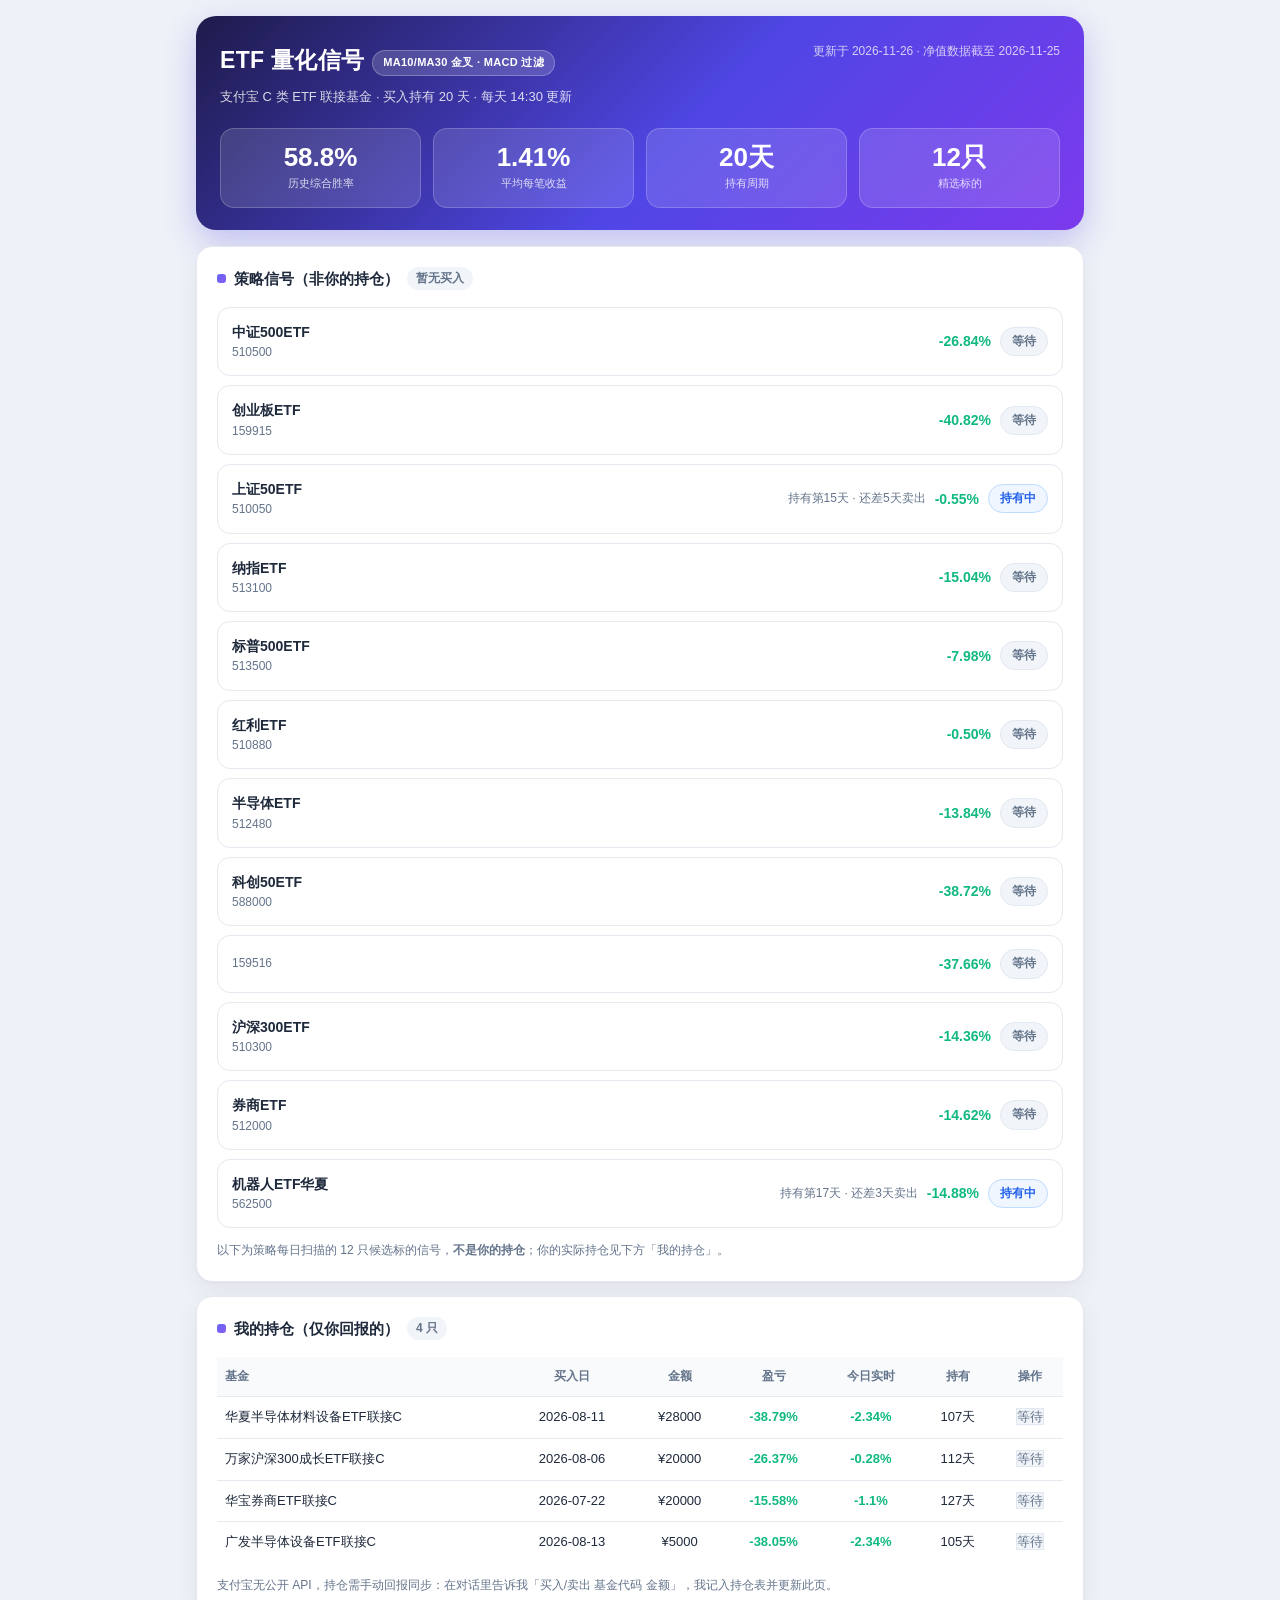
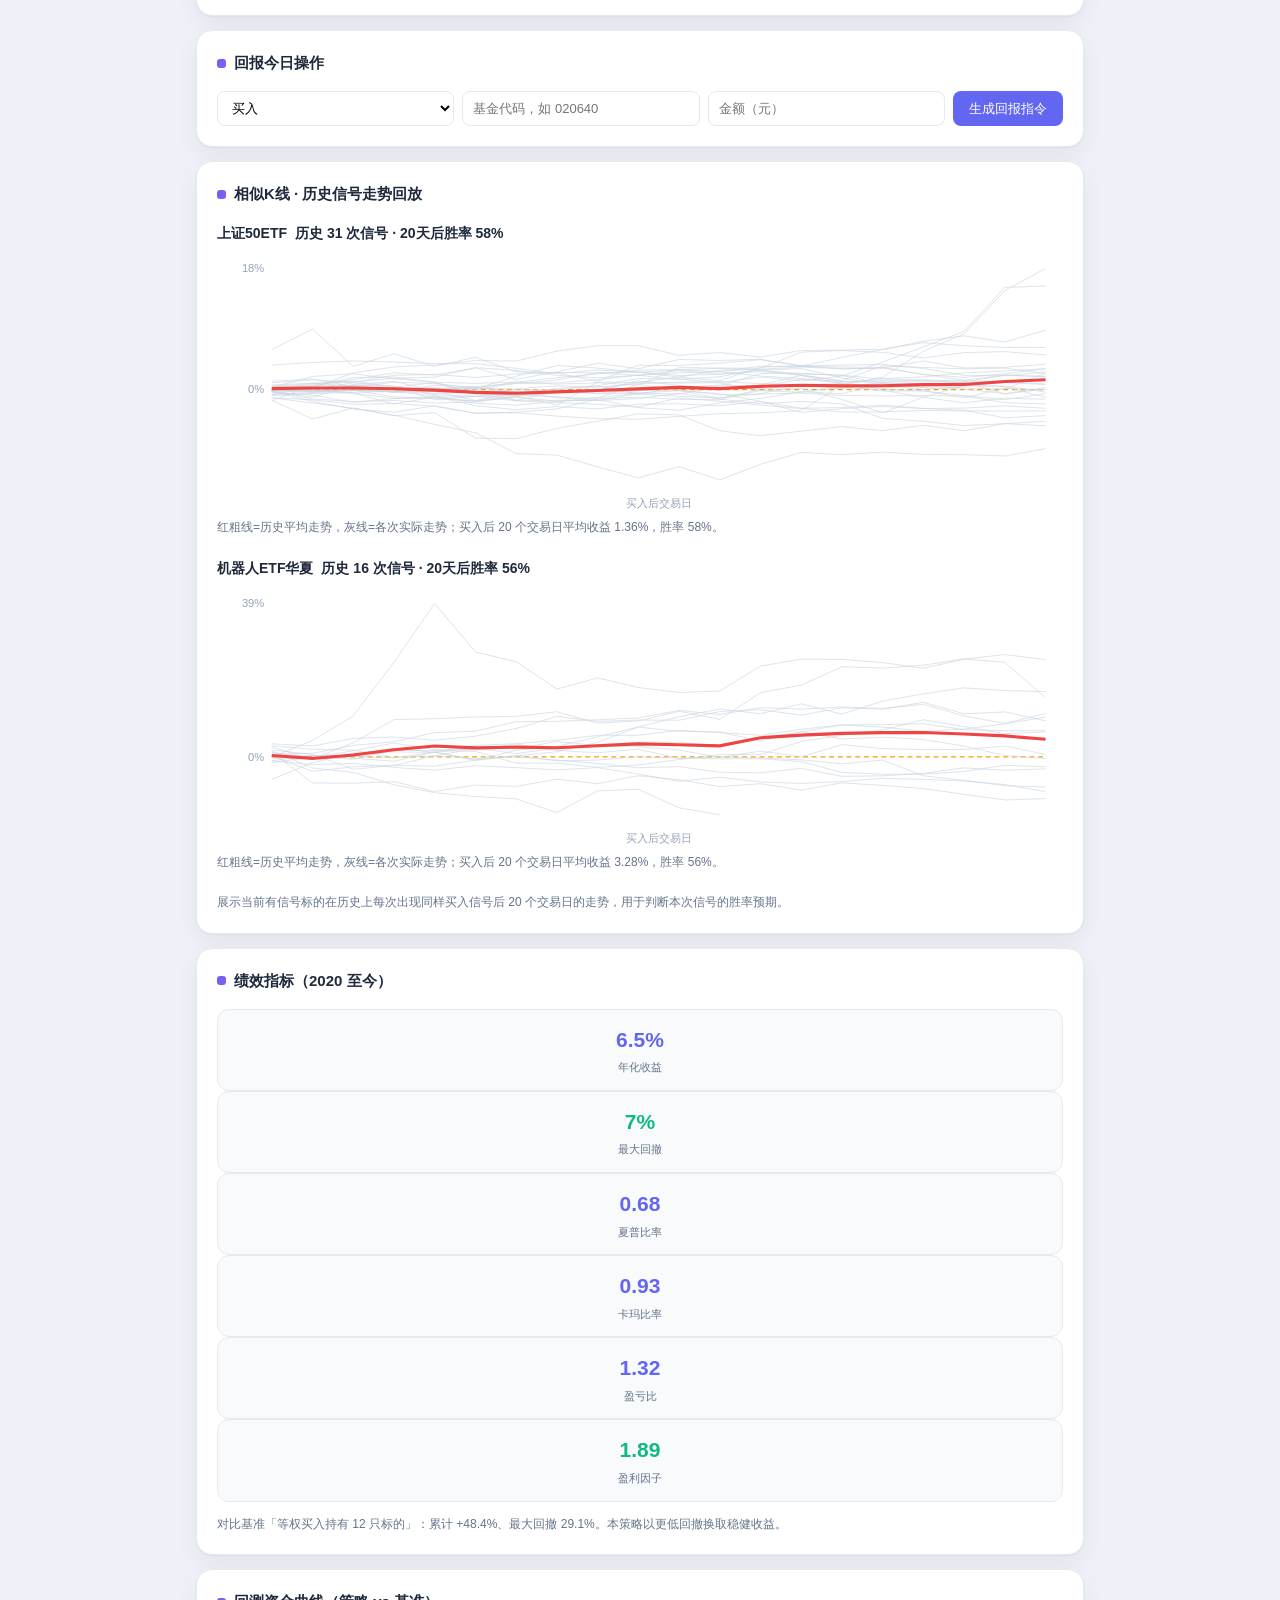
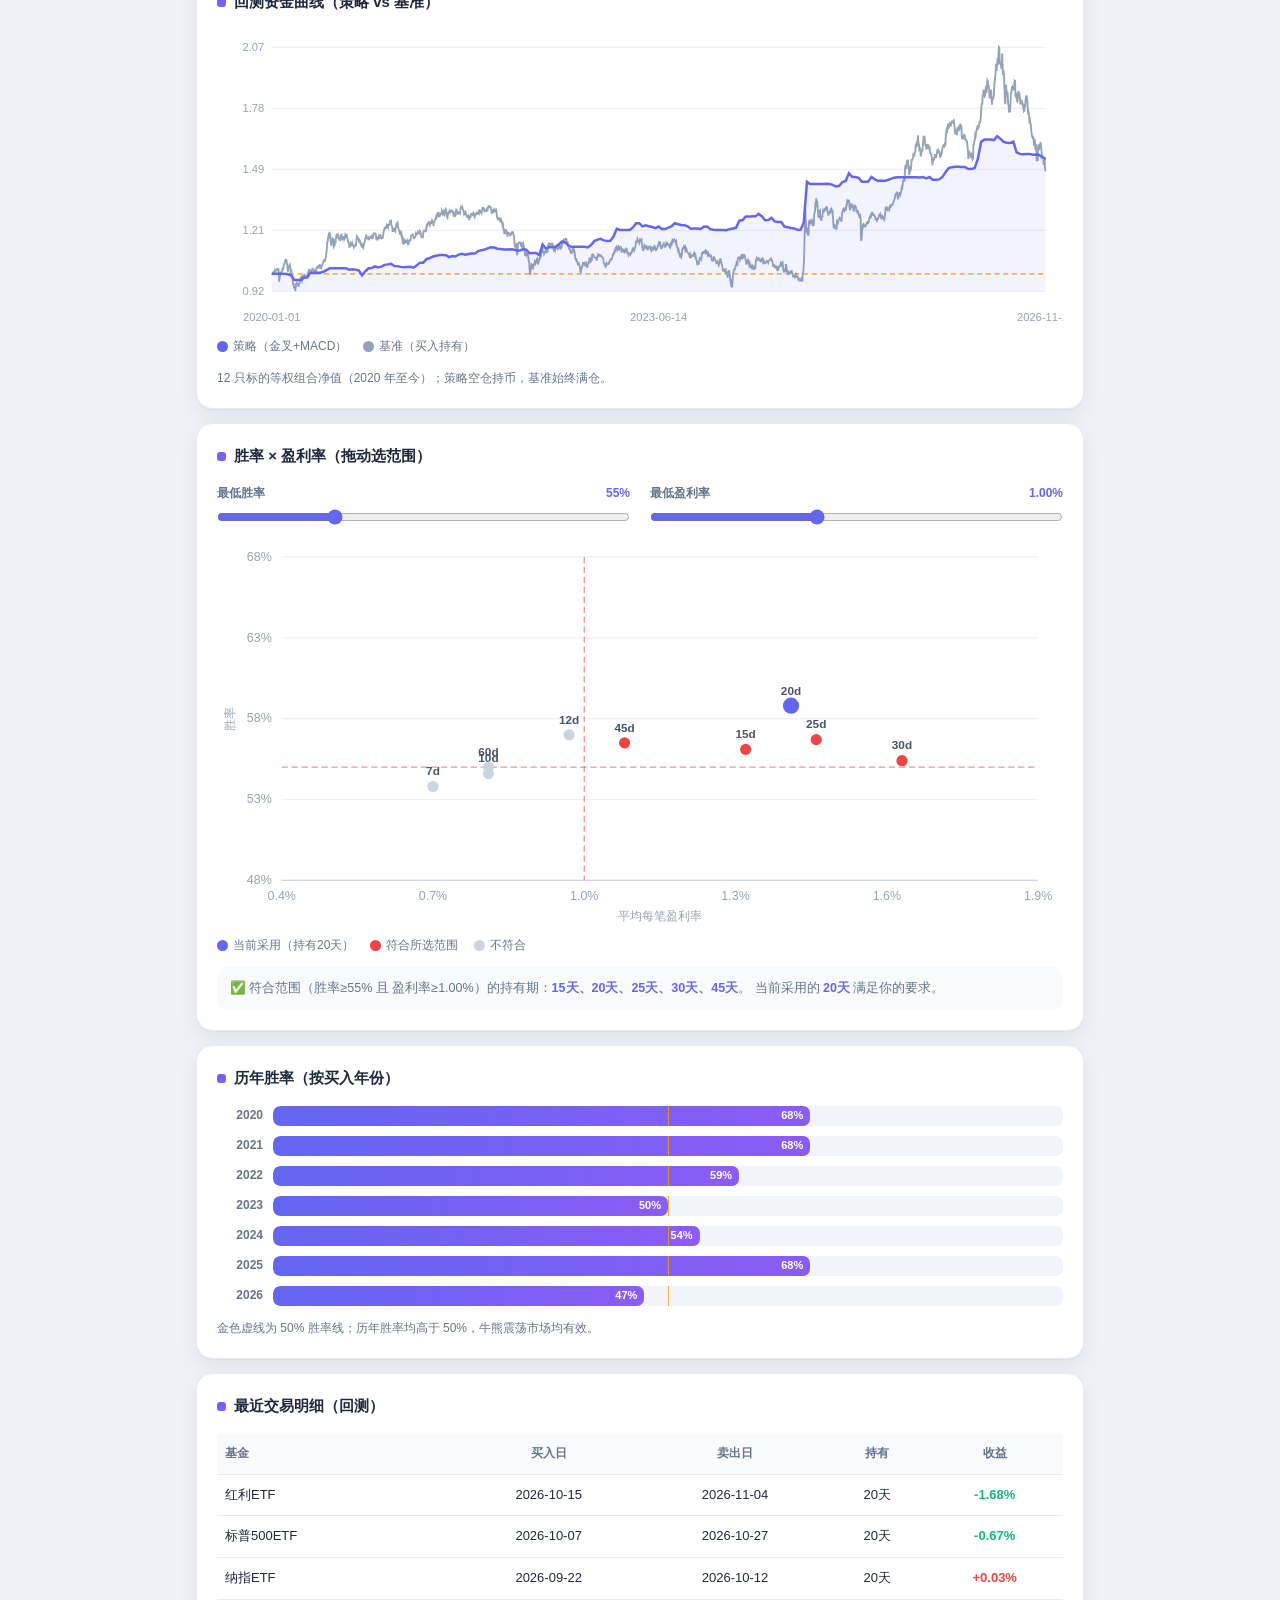
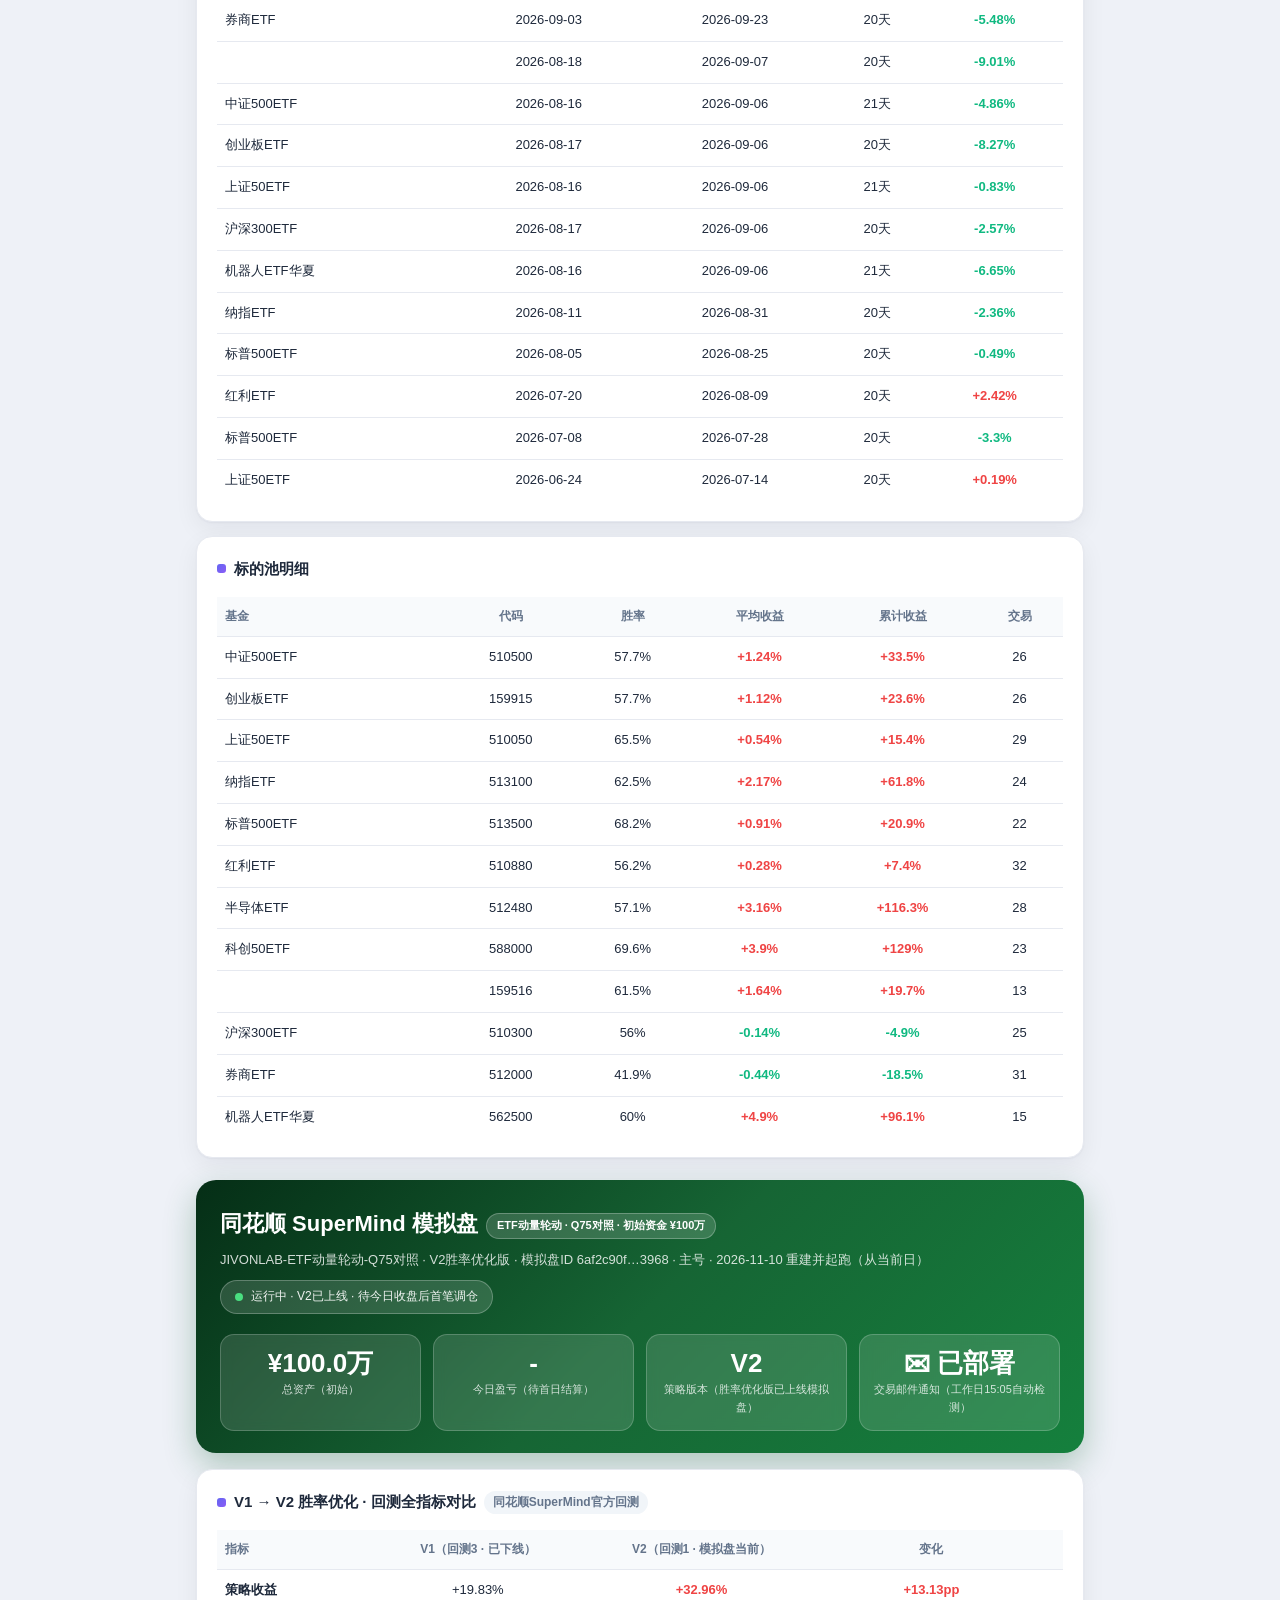
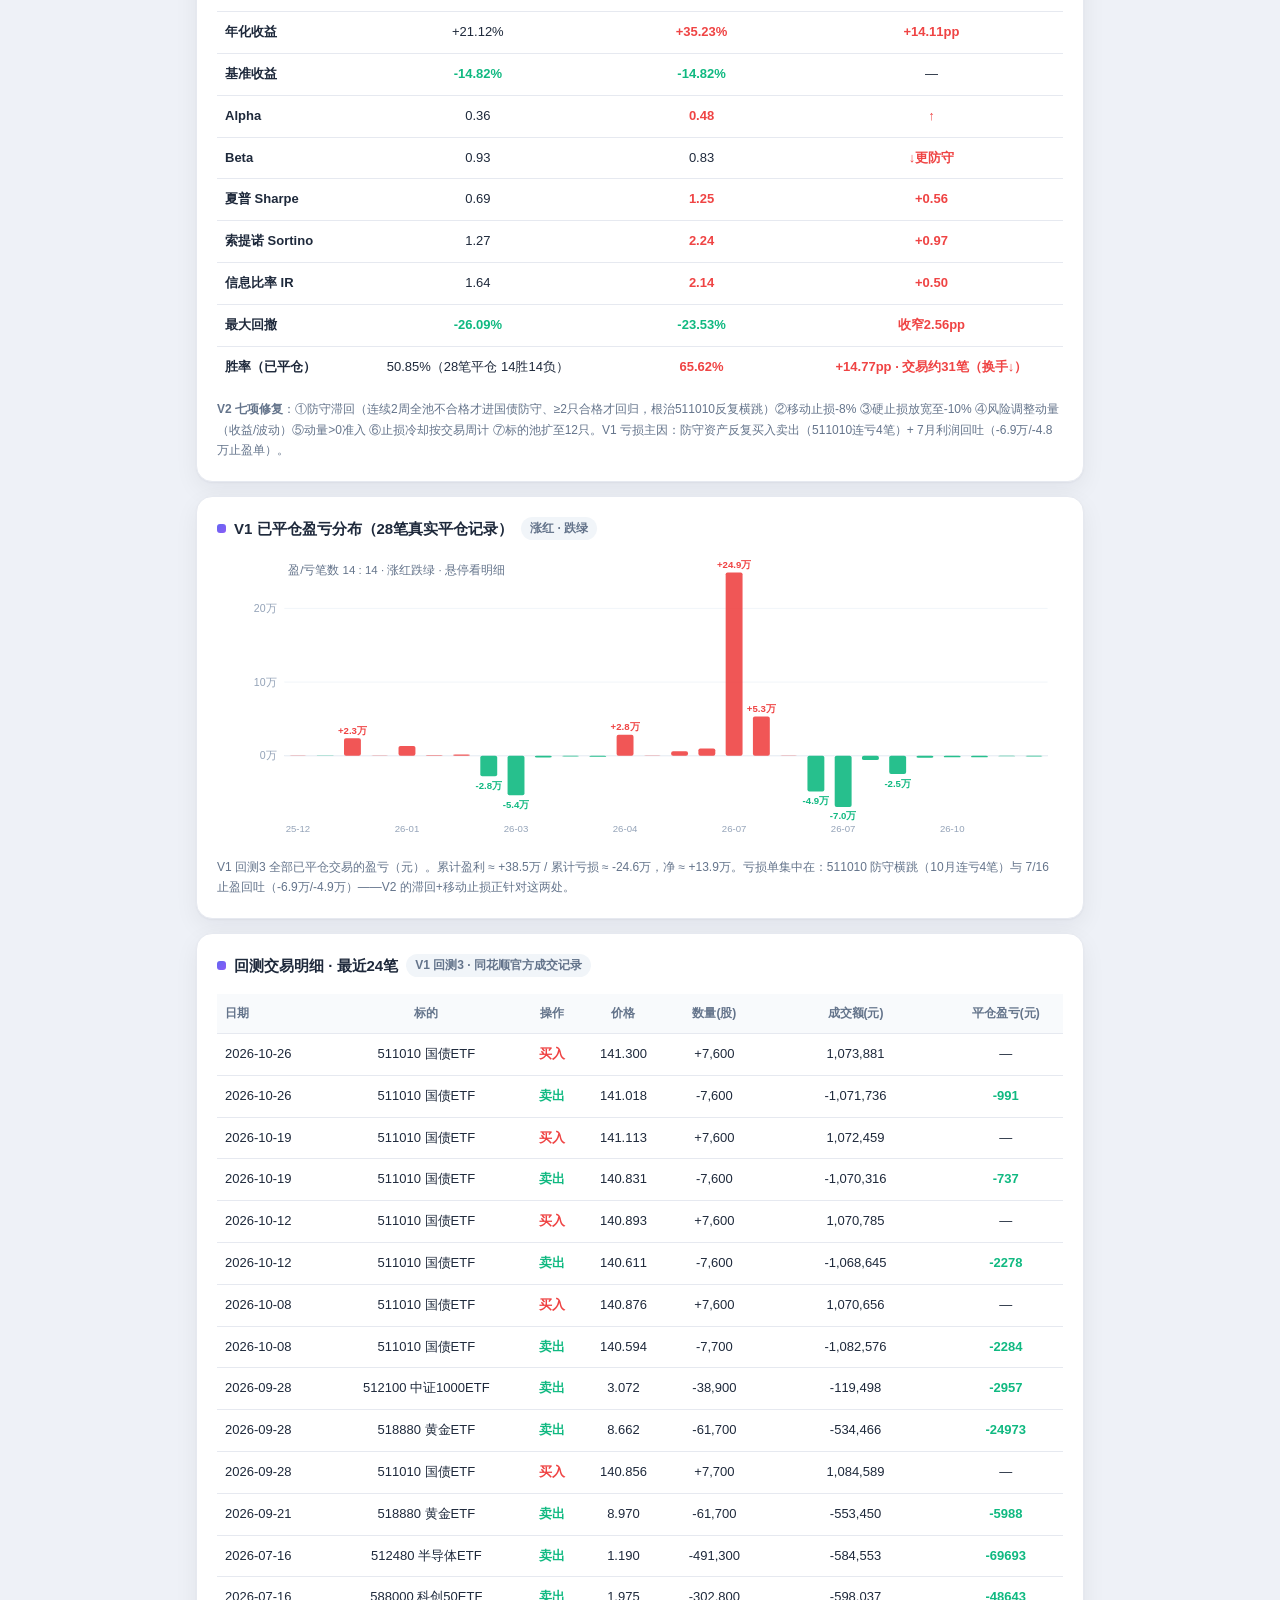
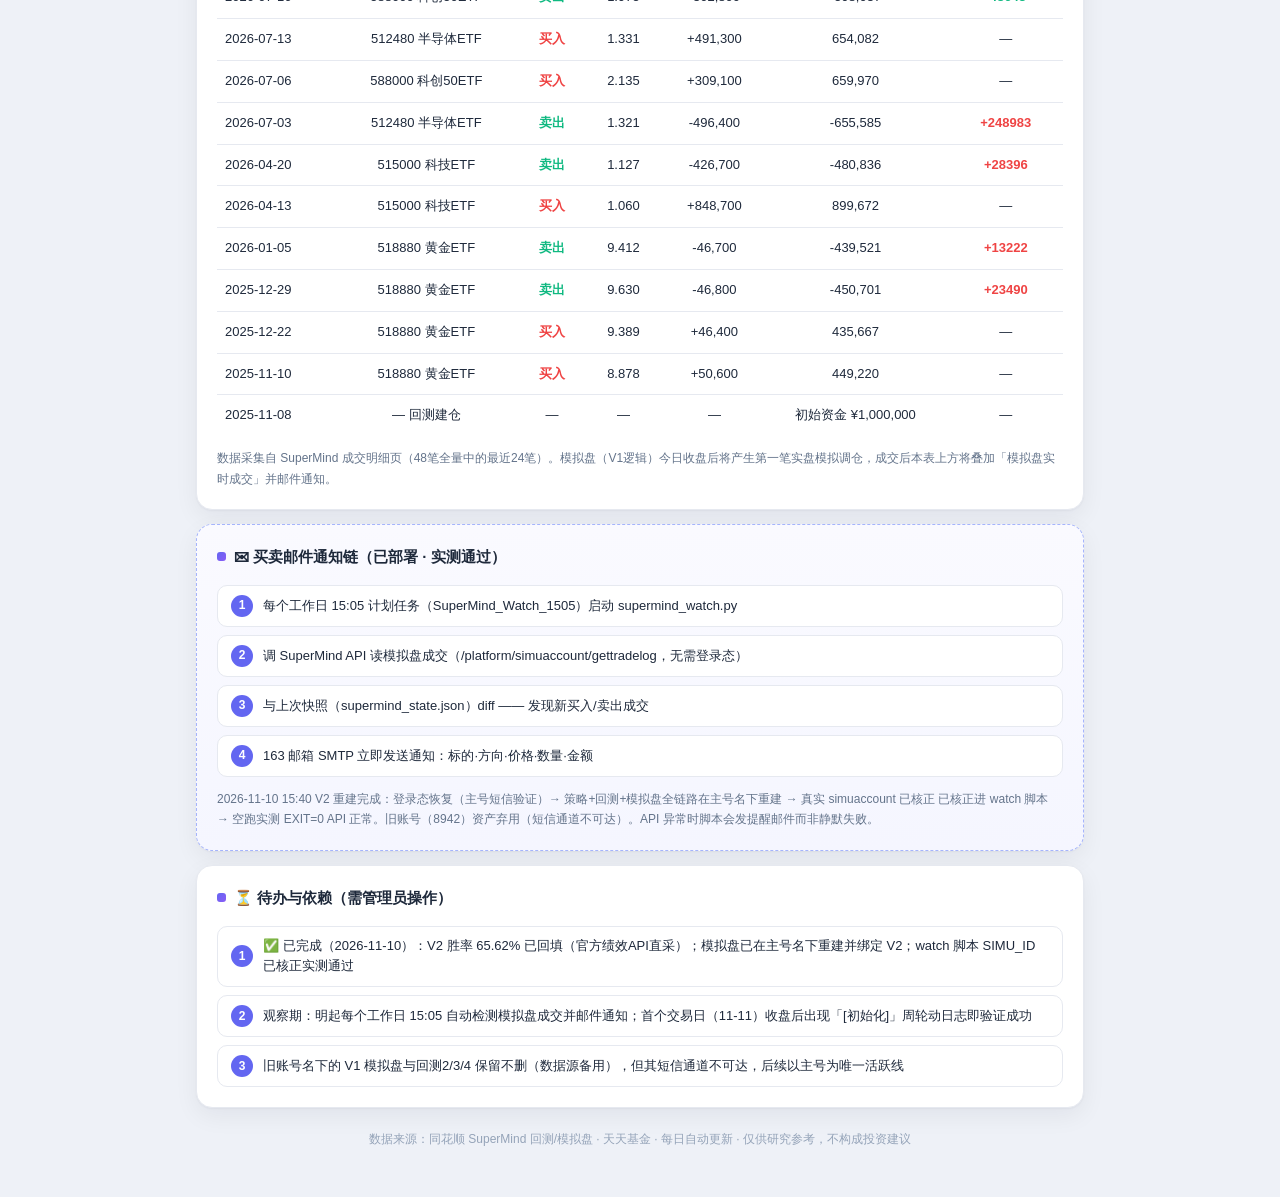
==== commit fa232f6a: "daily run 2026-11-26-1721" ====
--- a/index.html
+++ b/index.html
@@ -117,7 +117,7 @@
         <h1>ETF 量化信号<span class="badge">MA10/MA30 金叉 · MACD 过滤</span></h1>
         <div class="sub">支付宝 C 类 ETF 联接基金 · 买入持有 20 天 · 每天 14:30 更新</div>
       </div>
-      <div class="date">更新于 2026-11-25 · 净值数据截至 2026-11-24</div>
+      <div class="date">更新于 2026-11-26 · 净值数据截至 2026-11-25</div>
     </div>
     <div class="kpis">
       <div class="kpi"><div class="v">58.8%</div><div class="l">历史综合胜率</div></div>
@@ -159,7 +159,7 @@
   <div class="card">
     <h2><span class="dot"></span>绩效指标（2020 至今）</h2>
     <div class="grid" id="metricsGrid"></div>
-    <div class="note">对比基准「等权买入持有 12 只标的」：累计 +49.5%、最大回撤 29.1%。本策略以更低回撤换取稳健收益。</div>
+    <div class="note">对比基准「等权买入持有 12 只标的」：累计 +48.4%、最大回撤 29.1%。本策略以更低回撤换取稳健收益。</div>
   </div>
 
   <div class="card">
@@ -273,7 +273,7 @@
   <footer>数据来源：同花顺 SuperMind 回测/模拟盘 · 天天基金 · 每日自动更新 · 仅供研究参考，不构成投资建议</footer>
 </div>
 <script>
-const DATA = {"date": "2026-11-25", "data_date": "2026-11-24", "strategy": {"fast": 10, "slow": 30, "hold_days": 20}, "summary": {"win_rate": 58.8, "trades": 294, "avg_ret": 1.41, "avg_hold": 20}, "signals": [{"code": "510500", "name": "中证500ETF", "state": "WAIT", "buy_date": "2026-08-16", "held_days": 101, "buy_nav": 2.7573, "latest_nav": 2.0268, "ret": -0.26493308671526483, "latest_date": "2026-11-24"}, {"code": "159915", "name": "创业板ETF", "state": "WAIT", "buy_date": "2026-08-17", "held_days": 100, "buy_nav": 4.2679, "latest_nav": 2.5187, "ret": -0.40985027765411564, "latest_date": "2026-11-24"}, {"code": "510050", "name": "上证50ETF", "state": "HOLDING", "buy_date": "2026-11-11", "held_days": 14, "buy_nav": 4.3661, "latest_nav": 4.3401, "ret": -0.005954971255812014, "latest_date": "2026-11-24"}, {"code": "513100", "name": "纳指ETF", "state": "WAIT", "buy_date": "2026-09-22", "held_days": 64, "buy_nav": 10.2435, "latest_nav": 8.761, "ret": -0.14472592375652849, "latest_date": "2026-11-23"}, {"code": "513500", "name": "标普500ETF", "state": "WAIT", "buy_date": "2026-10-07", "held_days": 49, "buy_nav": 4.9524, "latest_nav": 4.5706, "ret": -0.07709393425409905, "latest_date": "2026-11-23"}, {"code": "510880", "name": "红利ETF", "state": "WAIT", "buy_date": "2026-10-15", "held_days": 41, "buy_nav": 3.2853, "latest_nav": 3.2385, "ret": -0.014245274404163899, "latest_date": "2026-11-24"}, {"code": "512480", "name": "半导体ETF", "state": "WAIT", "buy_date": "2026-04-15", "held_days": 224, "buy_nav": 3.2386, "latest_nav": 2.8296, "ret": -0.12628913728154134, "latest_date": "2026-11-24"}, {"code": "588000", "name": "科创50ETF", "state": "WAIT", "buy_date": "2026-06-22", "held_days": 156, "buy_nav": 1.4031, "latest_nav": 0.8714, "ret": -0.3789466182025515, "latest_date": "2026-11-24"}, {"code": "159516", "name": "", "state": "WAIT", "buy_date": "2026-08-18", "held_days": 99, "buy_nav": 2.9464, "latest_nav": 1.884, "ret": -0.36057561770295965, "latest_date": "2026-11-24"}, {"code": "510300", "name": "沪深300ETF", "state": "WAIT", "buy_date": "2026-08-17", "held_days": 100, "buy_nav": 2.1024, "latest_nav": 1.7998, "ret": -0.14393074581430731, "latest_date": "2026-11-24"}, {"code": "512000", "name": "券商ETF", "state": "WAIT", "buy_date": "2026-09-03", "held_days": 83, "buy_nav": 1.0576, "latest_nav": 0.9136, "ret": -0.13615733736762492, "latest_date": "2026-11-24"}, {"code": "562500", "name": "机器人ETF华夏", "state": "HOLDING", "buy_date": "2026-11-09", "held_days": 16, "buy_nav": 0.8913, "latest_nav": 0.7749, "ret": -0.13059575900370235, "latest_date": "2026-11-24"}], "yearly": [{"year": "2020", "win_rate": 68.0}, {"year": "2021", "win_rate": 68.0}, {"year": "2022", "win_rate": 59.0}, {"year": "2023", "win_rate": 50.0}, {"year": "2024", "win_rate": 54.0}, {"year": "2025", "win_rate": 68.0}, {"year": "2026", "win_rate": 47.0}], "funds": [{"code": "510500", "name": "中证500ETF", "win_rate": 57.7, "avg_ret": 1.24, "cum_ret": 33.5, "trades": 26}, {"code": "159915", "name": "创业板ETF", "win_rate": 57.7, "avg_ret": 1.12, "cum_ret": 23.6, "trades": 26}, {"code": "510050", "name": "上证50ETF", "win_rate": 65.5, "avg_ret": 0.54, "cum_ret": 15.4, "trades": 29}, {"code": "513100", "name": "纳指ETF", "win_rate": 62.5, "avg_ret": 2.17, "cum_ret": 61.8, "trades": 24}, {"code": "513500", "name": "标普500ETF", "win_rate": 68.2, "avg_ret": 0.91, "cum_ret": 20.9, "trades": 22}, {"code": "510880", "name": "红利ETF", "win_rate": 56.2, "avg_ret": 0.28, "cum_ret": 7.4, "trades": 32}, {"code": "512480", "name": "半导体ETF", "win_rate": 57.1, "avg_ret": 3.16, "cum_ret": 116.3, "trades": 28}, {"code": "588000", "name": "科创50ETF", "win_rate": 69.6, "avg_ret": 3.9, "cum_ret": 129.0, "trades": 23}, {"code": "159516", "name": "", "win_rate": 61.5, "avg_ret": 1.64, "cum_ret": 19.7, "trades": 13}, {"code": "510300", "name": "沪深300ETF", "win_rate": 56.0, "avg_ret": -0.14, "cum_ret": -4.9, "trades": 25}, {"code": "512000", "name": "券商ETF", "win_rate": 41.9, "avg_ret": -0.44, "cum_ret": -18.5, "trades": 31}, {"code": "562500", "name": "机器人ETF华夏", "win_rate": 60.0, "avg_ret": 4.9, "cum_ret": 96.1, "trades": 15}], "param_space": [{"hold_days": 7, "win_rate": 53.8, "avg_ret": 0.7, "trades": 303}, {"hold_days": 10, "win_rate": 54.6, "avg_ret": 0.81, "trades": 302}, {"hold_days": 12, "win_rate": 57.0, "avg_ret": 0.97, "trades": 302}, {"hold_days": 15, "win_rate": 56.1, "avg_ret": 1.32, "trades": 301}, {"hold_days": 20, "win_rate": 58.8, "avg_ret": 1.41, "trades": 294}, {"hold_days": 25, "win_rate": 56.7, "avg_ret": 1.46, "trades": 289}, {"hold_days": 30, "win_rate": 55.4, "avg_ret": 1.63, "trades": 278}, {"hold_days": 45, "win_rate": 56.5, "avg_ret": 1.08, "trades": 253}, {"hold_days": 60, "win_rate": 55.0, "avg_ret": 0.81, "trades": 229}], "equity": [["2020-01-01", 1.0], ["2020-01-09", 1.0], ["2020-01-20", 1.0], ["2020-02-06", 1.0], ["2020-02-17", 1.0], ["2020-02-26", 0.9984], ["2020-03-08", 0.9927], ["2020-03-17", 0.9709], ["2020-03-26", 0.9706], ["2020-04-07", 0.9706], ["2020-04-16", 0.9827], ["2020-04-27", 0.9828], ["2020-05-11", 1.006], ["2020-05-20", 1.0032], ["2020-05-31", 1.005], ["2020-06-09", 1.005], ["2020-06-18", 1.0097], ["2020-07-01", 1.0173], ["2020-07-12", 1.0264], ["2020-07-21", 1.0264], ["2020-07-30", 1.0264], ["2020-08-10", 1.0264], ["2020-08-19", 1.0264], ["2020-08-30", 1.0264], ["2020-09-08", 1.0193], ["2020-09-17", 1.0218], ["2020-09-28", 1.0198], ["2020-10-15", 1.0156], ["2020-10-26", 0.9928], ["2020-11-04", 1.0122], ["2020-11-15", 1.0262], ["2020-11-24", 1.0271], ["2020-12-03", 1.0351], ["2020-12-14", 1.0307], ["2020-12-23", 1.034], ["2021-01-04", 1.0422], ["2021-01-13", 1.0448], ["2021-01-24", 1.0475], ["2021-02-02", 1.0366], ["2021-02-18", 1.0366], ["2021-03-01", 1.0329], ["2021-03-09", 1.0278], ["2021-03-18", 1.0321], ["2021-03-29", 1.0321], ["2021-04-08", 1.0353], ["2021-04-19", 1.0396], ["2021-04-28", 1.0533], ["2021-05-12", 1.0507], ["2021-05-23", 1.0574], ["2021-06-01", 1.0748], ["2021-06-10", 1.0815], ["2021-06-22", 1.0858], ["2021-07-01", 1.0885], ["2021-07-12", 1.0885], ["2021-07-21", 1.0884], ["2021-08-01", 1.0789], ["2021-08-10", 1.084], ["2021-08-19", 1.0815], ["2021-08-30", 1.0909], ["2021-09-08", 1.0944], ["2021-09-21", 1.09], ["2021-10-07", 1.0939], ["2021-10-18", 1.096], ["2021-10-27", 1.0965], ["2021-11-07", 1.1075], ["2021-11-16", 1.1112], ["2021-11-25", 1.1145], ["2021-12-06", 1.1204], ["2021-12-15", 1.1252], ["2021-12-26", 1.124], ["2022-01-05", 1.1189], ["2022-01-16", 1.1178], ["2022-01-25", 1.1145], ["2022-02-10", 1.1145], ["2022-02-21", 1.1157], ["2022-03-02", 1.1147], ["2022-03-13", 1.1105], ["2022-03-22", 1.1107], ["2022-03-31", 1.1171], ["2022-04-13", 1.1133], ["2022-04-24", 1.0971], ["2022-05-05", 1.0986], ["2022-05-16", 1.0986], ["2022-05-25", 1.0907], ["2022-06-06", 1.1355], ["2022-06-15", 1.1175], ["2022-06-26", 1.1281], ["2022-07-05", 1.1252], ["2022-07-14", 1.1297], ["2022-07-25", 1.132], ["2022-08-03", 1.1489], ["2022-08-14", 1.15], ["2022-08-23", 1.1322], ["2022-09-01", 1.1235], ["2022-09-13", 1.1281], ["2022-09-22", 1.1281], ["2022-10-10", 1.1281], ["2022-10-19", 1.1281], ["2022-10-30", 1.1249], ["2022-11-08", 1.1361], ["2022-11-17", 1.1546], ["2022-11-28", 1.1615], ["2022-12-07", 1.1652], ["2022-12-18", 1.1579], ["2022-12-27", 1.1553], ["2023-01-05", 1.1559], ["2023-01-16", 1.1763], ["2023-02-01", 1.2131], ["2023-02-12", 1.2076], ["2023-02-21", 1.207], ["2023-03-02", 1.207], ["2023-03-13", 1.207], ["2023-03-22", 1.2192], ["2023-04-02", 1.239], ["2023-04-12", 1.2387], ["2023-04-23", 1.2238], ["2023-05-07", 1.2293], ["2023-05-16", 1.2251], ["2023-05-25", 1.2211], ["2023-06-05", 1.2159], ["2023-06-14", 1.2235], ["2023-06-26", 1.2125], ["2023-07-05", 1.2134], ["2023-07-16", 1.2184], ["2023-07-25", 1.2268], ["2023-08-03", 1.2418], ["2023-08-14", 1.2357], ["2023-08-23", 1.2304], ["2023-09-03", 1.2304], ["2023-09-12", 1.2256], ["2023-09-21", 1.2137], ["2023-10-10", 1.2139], ["2023-10-19", 1.2139], ["2023-10-30", 1.2139], ["2023-11-08", 1.2207], ["2023-11-19", 1.2307], ["2023-11-28", 1.2106], ["2023-12-07", 1.2076], ["2023-12-18", 1.2078], ["2023-12-27", 1.2078], ["2024-01-07", 1.207], ["2024-01-16", 1.2049], ["2024-01-25", 1.2109], ["2024-02-05", 1.2131], ["2024-02-22", 1.2196], ["2024-03-04", 1.2509], ["2024-03-13", 1.2541], ["2024-03-24", 1.2703], ["2024-04-02", 1.2703], ["2024-04-15", 1.2726], ["2024-04-24", 1.2719], ["2024-05-08", 1.2833], ["2024-05-19", 1.2725], ["2024-05-28", 1.2535], ["2024-06-06", 1.2541], ["2024-06-18", 1.2645], ["2024-06-27", 1.2479], ["2024-07-07", 1.2449], ["2024-07-16", 1.2446], ["2024-07-25", 1.2236], ["2024-08-05", 1.22], ["2024-08-13", 1.2159], ["2024-08-22", 1.2167], ["2024-09-02", 1.2093], ["2024-09-11", 1.2076], ["2024-09-24", 1.2221], ["2024-10-10", 1.4288], ["2024-10-21", 1.4248], ["2024-10-30", 1.4248], ["2024-11-10", 1.4248], ["2024-11-19", 1.4248], ["2024-11-28", 1.4248], ["2024-12-09", 1.4259], ["2024-12-18", 1.4255], ["2024-12-29", 1.4299], ["2025-01-08", 1.4146], ["2025-01-19", 1.4162], ["2025-02-05", 1.4329], ["2025-02-16", 1.4518], ["2025-02-25", 1.478], ["2025-03-06", 1.4589], ["2025-03-17", 1.4574], ["2025-03-26", 1.4549], ["2025-04-07", 1.436], ["2025-04-16", 1.436], ["2025-04-27", 1.4352], ["2025-05-11", 1.4581], ["2025-05-20", 1.4523], ["2025-05-29", 1.4369], ["2025-06-10", 1.4416], ["2025-06-19", 1.4382], ["2025-06-30", 1.4495], ["2025-07-09", 1.4424], ["2025-07-20", 1.455], ["2025-07-29", 1.4563], ["2025-08-07", 1.4563], ["2025-08-18", 1.4563], ["2025-08-27", 1.4563], ["2025-09-07", 1.4563], ["2025-09-16", 1.4563], ["2025-09-25", 1.4563], ["2025-10-13", 1.4544], ["2025-10-22", 1.4575], ["2025-11-02", 1.4559], ["2025-11-11", 1.4515], ["2025-11-20", 1.445], ["2025-12-01", 1.445], ["2025-12-10", 1.442], ["2025-12-21", 1.4532], ["2025-12-30", 1.4646], ["2026-01-12", 1.4988], ["2026-01-21", 1.5046], ["2026-02-01", 1.5061], ["2026-02-10", 1.5061], ["2026-03-01", 1.5065], ["2026-03-10", 1.506], ["2026-03-19", 1.5031], ["2026-03-30", 1.4934], ["2026-04-09", 1.4999], ["2026-04-20", 1.5242], ["2026-04-29", 1.5832], ["2026-05-13", 1.6347], ["2026-05-24", 1.6347], ["2026-06-02", 1.6347], ["2026-06-11", 1.6342], ["2026-06-23", 1.6336], ["2026-07-02", 1.641], ["2026-07-13", 1.6229], ["2026-07-22", 1.6216], ["2026-08-02", 1.6199], ["2026-08-11", 1.6223], ["2026-08-20", 1.5889], ["2026-08-31", 1.5793], ["2026-09-09", 1.5694], ["2026-09-20", 1.5666], ["2026-10-07", 1.5656], ["2026-10-18", 1.5645], ["2026-10-27", 1.5632], ["2026-11-05", 1.5624], ["2026-11-16", 1.5526], ["2026-11-24", 1.5469]], "benchmark": [["2020-01-01", 1.0], ["2020-01-02", 0.9986], ["2020-01-05", 1.0012], ["2020-01-06", 1.0048], ["2020-01-07", 0.9958], ["2020-01-08", 1.0066], ["2020-01-09", 1.0078], ["2020-01-12", 1.0189], ["2020-01-13", 1.0146], ["2020-01-14", 1.0149], ["2020-01-15", 1.0152], ["2020-01-16", 1.0164], ["2020-01-19", 1.0263], ["2020-01-20", 1.0186], ["2020-01-21", 1.0275], ["2020-01-22", 1.0108], ["2020-02-02", 0.9623], ["2020-02-03", 0.9798], ["2020-02-04", 0.9893], ["2020-02-05", 1.0037], ["2020-02-06", 1.0066], ["2020-02-09", 1.0105], ["2020-02-10", 1.0121], ["2020-02-11", 1.0222], ["2020-02-12", 1.0208], ["2020-02-13", 1.0262], ["2020-02-16", 1.0432], ["2020-02-17", 1.0471], ["2020-02-18", 1.0479], ["2020-02-19", 1.0627], ["2020-02-20", 1.0664], ["2020-02-23", 1.0653], ["2020-02-24", 1.0625], ["2020-02-25", 1.0459], ["2020-02-26", 1.0359], ["2020-02-27", 1.0084], ["2020-03-01", 1.0322], ["2020-03-02", 1.0309], ["2020-03-03", 1.0391], ["2020-03-04", 1.044], ["2020-03-05", 1.032], ["2020-03-08", 0.9963], ["2020-03-09", 1.0219], ["2020-03-10", 1.003], ["2020-03-11", 0.9796], ["2020-03-12", 0.993], ["2020-03-15", 0.9458], ["2020-03-16", 0.9564], ["2020-03-17", 0.9396], ["2020-03-18", 0.943], ["2020-03-19", 0.9423], ["2020-03-22", 0.9175], ["2020-03-23", 0.9411], ["2020-03-24", 0.9527], ["2020-03-25", 0.9565], ["2020-03-26", 0.9492], ["2020-03-29", 0.9472], ["2020-03-30", 0.9459], ["2020-03-31", 0.9384], ["2020-04-01", 0.9566], ["2020-04-02", 0.9507], ["2020-04-06", 0.9739], ["2020-04-07", 0.9768], ["2020-04-08", 0.9809], ["2020-04-09", 0.9706], ["2020-04-12", 0.9651], ["2020-04-13", 0.9835], ["2020-04-14", 0.9784], ["2020-04-15", 0.9855], ["2020-04-16", 0.9928], ["2020-04-19", 0.9938], ["2020-04-20", 0.9811], ["2020-04-21", 0.9893], ["2020-04-22", 0.9853], ["2020-04-23", 0.9802], ["2020-04-26", 0.9822], ["2020-04-27", 0.9853], ["2020-04-28", 0.9912], ["2020-04-29", 1.0039], ["2020-05-05", 1.0105], ["2020-05-06", 1.0118], ["2020-05-07", 1.0194], ["2020-05-10", 1.0176], ["2020-05-11", 1.0166], ["2020-05-12", 1.0155], ["2020-05-13", 1.012], ["2020-05-14", 1.0164], ["2020-05-17", 1.0174], ["2020-05-18", 1.0247], ["2020-05-19", 1.0226], ["2020-05-20", 1.0138], ["2020-05-21", 1.0031], ["2020-05-24", 1.0026], ["2020-05-25", 1.0125], ["2020-05-26", 1.0076], ["2020-05-27", 1.0079], ["2020-05-28", 1.0103], ["2020-05-31", 1.0291], ["2020-06-01", 1.0309], ["2020-06-02", 1.0315], ["2020-06-03", 1.0296], ["2020-06-04", 1.0375], ["2020-06-07", 1.0375], ["2020-06-08", 1.0419], ["2020-06-09", 1.0414], ["2020-06-10", 1.028], ["2020-06-11", 1.0307], ["2020-06-14", 1.0279], ["2020-06-15", 1.0396], ["2020-06-16", 1.0399], ["2020-06-17", 1.0445], ["2020-06-18", 1.0527], ["2020-06-21", 1.0605], ["2020-06-22", 1.064], ["2020-06-23", 1.0631], ["2020-06-28", 1.0567], ["2020-06-29", 1.0707], ["2020-06-30", 1.0789], ["2020-07-01", 1.0947], ["2020-07-02", 1.1096], ["2020-07-05", 1.1504], ["2020-07-06", 1.1516], ["2020-07-07", 1.1703], ["2020-07-08", 1.1827], ["2020-07-09", 1.1781], ["2020-07-12", 1.1923], ["2020-07-13", 1.1899], ["2020-07-14", 1.175], ["2020-07-15", 1.1396], ["2020-07-16", 1.1381], ["2020-07-19", 1.1619], ["2020-07-20", 1.1608], ["2020-07-21", 1.1657], ["2020-07-22", 1.1626], ["2020-07-23", 1.129], ["2020-07-26", 1.1334], ["2020-07-27", 1.1349], ["2020-07-28", 1.1566], ["2020-07-29", 1.1526], ["2020-07-30", 1.1641], ["2020-08-02", 1.1818], ["2020-08-03", 1.1778], ["2020-08-04", 1.1809], ["2020-08-05", 1.1848], ["2020-08-06", 1.1725], ["2020-08-09", 1.1748], ["2020-08-10", 1.1615], ["2020-08-11", 1.1601], ["2020-08-12", 1.1594], ["2020-08-13", 1.1675], ["2020-08-16", 1.1837], ["2020-08-17", 1.1851], ["2020-08-18", 1.1695], ["2020-08-19", 1.1638], ["2020-08-20", 1.1689], ["2020-08-23", 1.174], ["2020-08-24", 1.1741], ["2020-08-25", 1.1635], ["2020-08-26", 1.1693], ["2020-08-27", 1.1834], ["2020-08-30", 1.1789], ["2020-08-31", 1.1838], ["2020-09-01", 1.1849], ["2020-09-02", 1.1726], ["2020-09-03", 1.1682], ["2020-09-06", 1.152], ["2020-09-07", 1.1481], ["2020-09-08", 1.1353], ["2020-09-09", 1.1243], ["2020-09-10", 1.1309], ["2020-09-13", 1.1383], ["2020-09-14", 1.1434], ["2020-09-15", 1.1362], ["2020-09-16", 1.1339], ["2020-09-17", 1.145], ["2020-09-20", 1.1407], ["2020-09-21", 1.1375], ["2020-09-22", 1.1358], ["2020-09-23", 1.1252], ["2020-09-24", 1.13], ["2020-09-27", 1.1312], ["2020-09-28", 1.1345], ["2020-09-29", 1.1338], ["2020-10-08", 1.1537], ["2020-10-11", 1.1779], ["2020-10-12", 1.1767], ["2020-10-13", 1.1701], ["2020-10-14", 1.166], ["2020-10-15", 1.1634], ["2020-10-18", 1.1535], ["2020-10-19", 1.1588], ["2020-10-20", 1.1523], ["2020-10-21", 1.1505], ["2020-10-22", 1.1382], ["2020-10-25", 1.1303], ["2020-10-26", 1.133], ["2020-10-27", 1.1299], ["2020-10-28", 1.1357], ["2020-10-29", 1.1269], ["2020-11-01", 1.132], ["2020-11-02", 1.1444], ["2020-11-03", 1.1509], ["2020-11-04", 1.165], ["2020-11-05", 1.1661], ["2020-11-08", 1.1858], ["2020-11-09", 1.1756], ["2020-11-10", 1.167], ["2020-11-11", 1.1669], ["2020-11-12", 1.1658], ["2020-11-15", 1.1719], ["2020-11-16", 1.1686], ["2020-11-17", 1.1644], ["2020-11-18", 1.1686], ["2020-11-19", 1.17], ["2020-11-22", 1.1769], ["2020-11-23", 1.1782], ["2020-11-24", 1.1679], ["2020-11-25", 1.1678], ["2020-11-26", 1.1751], ["2020-11-29", 1.1737], ["2020-11-30", 1.191], ["2020-12-01", 1.1918], ["2020-12-02", 1.1909], ["2020-12-03", 1.1917], ["2020-12-06", 1.1872], ["2020-12-07", 1.1874], ["2020-12-08", 1.1695], ["2020-12-09", 1.1715], ["2020-12-10", 1.1643], ["2020-12-13", 1.1693], ["2020-12-14", 1.1715], ["2020-12-15", 1.1682], ["2020-12-16", 1.179], ["2020-12-17", 1.1755], ["2020-12-20", 1.1871], ["2020-12-21", 1.1679], ["2020-12-22", 1.1762], ["2020-12-23", 1.1696], ["2020-12-24", 1.1724], ["2020-12-27", 1.1709], ["2020-12-28", 1.1705], ["2020-12-29", 1.1817], ["2020-12-30", 1.1979], ["2021-01-03", 1.2083], ["2021-01-04", 1.2154], ["2021-01-05", 1.2137], ["2021-01-06", 1.2198], ["2021-01-07", 1.2208], ["2021-01-10", 1.2127], ["2021-01-11", 1.2321], ["2021-01-12", 1.2299], ["2021-01-13", 1.2245], ["2021-01-14", 1.2206], ["2021-01-17", 1.2344], ["2021-01-18", 1.2276], ["2021-01-19", 1.2402], ["2021-01-20", 1.2484], ["2021-01-21", 1.2447], ["2021-01-24", 1.248], ["2021-01-25", 1.2325], ["2021-01-26", 1.225], ["2021-01-27", 1.2098], ["2021-01-28", 1.1989], ["2021-01-31", 1.2071], ["2021-02-01", 1.2178], ["2021-02-02", 1.2084], ["2021-02-03", 1.2055], ["2021-02-04", 1.2012], ["2021-02-07", 1.2126], ["2021-02-08", 1.2278], ["2021-02-09", 1.2358], ["2021-02-17", 1.2384], ["2021-02-18", 1.2416], ["2021-02-21", 1.2203], ["2021-02-22", 1.2167], ["2021-02-23", 1.2076], ["2021-02-24", 1.2002], ["2021-02-25", 1.1851], ["2021-02-28", 1.2038], ["2021-03-01", 1.1948], ["2021-03-02", 1.201], ["2021-03-03", 1.1787], ["2021-03-04", 1.1838], ["2021-03-07", 1.1563], ["2021-03-08", 1.1428], ["2021-03-09", 1.143], ["2021-03-10", 1.1637], ["2021-03-11", 1.1615], ["2021-03-14", 1.1473], ["2021-03-15", 1.1505], ["2021-03-16", 1.1561], ["2021-03-17", 1.1545], ["2021-03-18", 1.1453], ["2021-03-21", 1.1553], ["2021-03-22", 1.1492], ["2021-03-23", 1.1389], ["2021-03-24", 1.1401], ["2021-03-25", 1.1574], ["2021-03-28", 1.1582], ["2021-03-29", 1.161], ["2021-03-30", 1.1594], ["2021-03-31", 1.1734], ["2021-04-01", 1.1836], ["2021-04-05", 1.1848], ["2021-04-06", 1.1834], ["2021-04-07", 1.186], ["2021-04-08", 1.1796], ["2021-04-11", 1.1681], ["2021-04-12", 1.1676], ["2021-04-13", 1.1728], ["2021-04-14", 1.1733], ["2021-04-15", 1.1773], ["2021-04-18", 1.1907], ["2021-04-19", 1.1858], ["2021-04-20", 1.1879], ["2021-04-21", 1.189], ["2021-04-22", 1.1969], ["2021-04-25", 1.1933], ["2021-04-26", 1.1918], ["2021-04-27", 1.198], ["2021-04-28", 1.204], ["2021-04-29", 1.2], ["2021-05-05", 1.1939], ["2021-05-06", 1.1795], ["2021-05-09", 1.1733], ["2021-05-10", 1.1747], ["2021-05-11", 1.1762], ["2021-05-12", 1.1746], ["2021-05-13", 1.1981], ["2021-05-16", 1.203], ["2021-05-17", 1.2006], ["2021-05-18", 1.2006], ["2021-05-19", 1.2051], ["2021-05-20", 1.1973], ["2021-05-23", 1.2072], ["2021-05-24", 1.2279], ["2021-05-25", 1.2265], ["2021-05-26", 1.236], ["2021-05-27", 1.2351], ["2021-05-30", 1.2444], ["2021-05-31", 1.2449], ["2021-06-01", 1.2358], ["2021-06-02", 1.2301], ["2021-06-03", 1.2409], ["2021-06-06", 1.2447], ["2021-06-07", 1.2401], ["2021-06-08", 1.2417], ["2021-06-09", 1.2519], ["2021-06-10", 1.2458], ["2021-06-14", 1.2424], ["2021-06-15", 1.2259], ["2021-06-16", 1.2446], ["2021-06-17", 1.2477], ["2021-06-20", 1.2536], ["2021-06-21", 1.2579], ["2021-06-22", 1.2679], ["2021-06-23", 1.2653], ["2021-06-24", 1.2793], ["2021-06-27", 1.2843], ["2021-06-28", 1.2786], ["2021-06-29", 1.2914], ["2021-06-30", 1.2851], ["2021-07-01", 1.2683], ["2021-07-04", 1.2773], ["2021-07-05", 1.2713], ["2021-07-06", 1.2841], ["2021-07-07", 1.2854], ["2021-07-08", 1.2848], ["2021-07-11", 1.2981], ["2021-07-12", 1.2922], ["2021-07-13", 1.2844], ["2021-07-14", 1.2912], ["2021-07-15", 1.2807], ["2021-07-18", 1.2773], ["2021-07-19", 1.2833], ["2021-07-20", 1.299], ["2021-07-21", 1.3071], ["2021-07-22", 1.3033], ["2021-07-25", 1.289], ["2021-07-26", 1.269], ["2021-07-27", 1.2653], ["2021-07-28", 1.2905], ["2021-07-29", 1.2865], ["2021-08-01", 1.2951], ["2021-08-02", 1.2853], ["2021-08-03", 1.2989], ["2021-08-04", 1.2961], ["2021-08-05", 1.2915], ["2021-08-08", 1.2945], ["2021-08-09", 1.2988], ["2021-08-10", 1.2982], ["2021-08-11", 1.2974], ["2021-08-12", 1.289], ["2021-08-15", 1.2894], ["2021-08-16", 1.2698], ["2021-08-17", 1.2801], ["2021-08-18", 1.2824], ["2021-08-19", 1.2784], ["2021-08-22", 1.2932], ["2021-08-23", 1.3037], ["2021-08-24", 1.3015], ["2021-08-25", 1.287], ["2021-08-26", 1.2913], ["2021-08-29", 1.2889], ["2021-08-30", 1.2854], ["2021-08-31", 1.2899], ["2021-09-01", 1.2877], ["2021-09-02", 1.2852], ["2021-09-05", 1.3026], ["2021-09-06", 1.3123], ["2021-09-07", 1.3087], ["2021-09-08", 1.3083], ["2021-09-09", 1.3156], ["2021-09-12", 1.3086], ["2021-09-13", 1.3012], ["2021-09-14", 1.2975], ["2021-09-15", 1.2814], ["2021-09-16", 1.2836], ["2021-09-21", 1.2826], ["2021-09-22", 1.2909], ["2021-09-23", 1.2861], ["2021-09-26", 1.2786], ["2021-09-27", 1.2767], ["2021-09-28", 1.2645], ["2021-09-29", 1.2711], ["2021-10-07", 1.2753], ["2021-10-10", 1.2704], ["2021-10-11", 1.2539], ["2021-10-12", 1.2644], ["2021-10-13", 1.2665], ["2021-10-14", 1.2771], ["2021-10-17", 1.2749], ["2021-10-18", 1.282], ["2021-10-19", 1.2784], ["2021-10-20", 1.278], ["2021-10-21", 1.2803], ["2021-10-24", 1.2881], ["2021-10-25", 1.2849], ["2021-10-26", 1.273], ["2021-10-27", 1.2683], ["2021-10-28", 1.2802], ["2021-10-31", 1.2836], ["2021-11-01", 1.2803], ["2021-11-02", 1.2814], ["2021-11-03", 1.2882], ["2021-11-04", 1.2841], ["2021-11-07", 1.2847], ["2021-11-08", 1.2892], ["2021-11-09", 1.2855], ["2021-11-10", 1.3009], ["2021-11-11", 1.3008], ["2021-11-14", 1.2958], ["2021-11-15", 1.2915], ["2021-11-16", 1.2946], ["2021-11-17", 1.2888], ["2021-11-18", 1.2994], ["2021-11-21", 1.3112], ["2021-11-22", 1.3107], ["2021-11-23", 1.3112], ["2021-11-24", 1.3101], ["2021-11-25", 1.2979], ["2021-11-28", 1.3021], ["2021-11-29", 1.2987], ["2021-11-30", 1.2969], ["2021-12-01", 1.2988], ["2021-12-02", 1.3047], ["2021-12-05", 1.2991], ["2021-12-06", 1.3016], ["2021-12-07", 1.3147], ["2021-12-08", 1.3201], ["2021-12-09", 1.3191], ["2021-12-12", 1.3196], ["2021-12-13", 1.3136], ["2021-12-14", 1.3134], ["2021-12-15", 1.314], ["2021-12-16", 1.2997], ["2021-12-19", 1.2839], ["2021-12-20", 1.2948], ["2021-12-21", 1.2977], ["2021-12-22", 1.3017], ["2021-12-23", 1.2948], ["2021-12-26", 1.2971], ["2021-12-27", 1.3022], ["2021-12-28", 1.2914], ["2021-12-29", 1.3006], ["2021-12-30", 1.3037], ["2022-01-03", 1.2955], ["2022-01-04", 1.2728], ["2022-01-05", 1.2658], ["2022-01-06", 1.2596], ["2022-01-09", 1.2614], ["2022-01-10", 1.2554], ["2022-01-11", 1.2667], ["2022-01-12", 1.25], ["2022-01-13", 1.2487], ["2022-01-16", 1.2599], ["2022-01-17", 1.2598], ["2022-01-18", 1.2512], ["2022-01-19", 1.2466], ["2022-01-20", 1.2324], ["2022-01-23", 1.2356], ["2022-01-24", 1.2089], ["2022-01-25", 1.215], ["2022-01-26", 1.1915], ["2022-01-27", 1.1915], ["2022-02-06", 1.2022], ["2022-02-07", 1.1986], ["2022-02-08", 1.2094], ["2022-02-09", 1.2008], ["2022-02-10", 1.1865], ["2022-02-13", 1.1756], ["2022-02-14", 1.1931], ["2022-02-15", 1.1941], ["2022-02-16", 1.1912], ["2022-02-17", 1.191], ["2022-02-20", 1.1891], ["2022-02-21", 1.179], ["2022-02-22", 1.1934], ["2022-02-23", 1.1827], ["2022-02-24", 1.195], ["2022-02-27", 1.198], ["2022-02-28", 1.1976], ["2022-03-01", 1.1965], ["2022-03-02", 1.1863], ["2022-03-03", 1.1781], ["2022-03-06", 1.1473], ["2022-03-07", 1.1283], ["2022-03-08", 1.1262], ["2022-03-09", 1.136], ["2022-03-10", 1.1387], ["2022-03-13", 1.1145], ["2022-03-14", 1.0873], ["2022-03-15", 1.1243], ["2022-03-16", 1.1391], ["2022-03-17", 1.1465], ["2022-03-20", 1.1483], ["2022-03-21", 1.148], ["2022-03-22", 1.1492], ["2022-03-23", 1.1459], ["2022-03-24", 1.1337], ["2022-03-27", 1.1318], ["2022-03-28", 1.1283], ["2022-03-29", 1.1489], ["2022-03-30", 1.1376], ["2022-03-31", 1.143], ["2022-04-05", 1.1322], ["2022-04-06", 1.1175], ["2022-04-07", 1.1175], ["2022-04-10", 1.0851], ["2022-04-11", 1.0981], ["2022-04-12", 1.0892], ["2022-04-13", 1.0958], ["2022-04-14", 1.0922], ["2022-04-17", 1.0956], ["2022-04-18", 1.0927], ["2022-04-19", 1.0774], ["2022-04-20", 1.0594], ["2022-04-21", 1.0517], ["2022-04-24", 1.0134], ["2022-04-25", 0.9952], ["2022-04-26", 1.0234], ["2022-04-27", 1.0255], ["2022-04-28", 1.0459], ["2022-05-04", 1.0441], ["2022-05-05", 1.0272], ["2022-05-08", 1.021], ["2022-05-09", 1.0358], ["2022-05-10", 1.0455], ["2022-05-11", 1.0462], ["2022-05-12", 1.0574], ["2022-05-15", 1.0511], ["2022-05-16", 1.0651], ["2022-05-17", 1.0552], ["2022-05-18", 1.0599], ["2022-05-19", 1.0708], ["2022-05-22", 1.0726], ["2022-05-23", 1.0447], ["2022-05-24", 1.0525], ["2022-05-25", 1.0605], ["2022-05-26", 1.0657], ["2022-05-29", 1.0703], ["2022-05-30", 1.0823], ["2022-05-31", 1.0818], ["2022-06-01", 1.0993], ["2022-06-05", 1.1129], ["2022-06-06", 1.1121], ["2022-06-07", 1.1153], ["2022-06-08", 1.0987], ["2022-06-09", 1.1077], ["2022-06-12", 1.094], ["2022-06-13", 1.0982], ["2022-06-14", 1.1075], ["2022-06-15", 1.0974], ["2022-06-16", 1.1055], ["2022-06-19", 1.11], ["2022-06-20", 1.1121], ["2022-06-21", 1.0994], ["2022-06-22", 1.1201], ["2022-06-23", 1.1355], ["2022-06-26", 1.1404], ["2022-06-27", 1.147], ["2022-06-28", 1.1322], ["2022-06-29", 1.1405], ["2022-06-30", 1.1369], ["2022-07-03", 1.1399], ["2022-07-04", 1.1388], ["2022-07-05", 1.1356], ["2022-07-06", 1.1422], ["2022-07-07", 1.1391], ["2022-07-10", 1.1222], ["2022-07-11", 1.1097], ["2022-07-12", 1.1106], ["2022-07-13", 1.1166], ["2022-07-14", 1.1103], ["2022-07-17", 1.1185], ["2022-07-18", 1.1215], ["2022-07-19", 1.1299], ["2022-07-20", 1.131], ["2022-07-21", 1.1249], ["2022-07-24", 1.1174], ["2022-07-25", 1.1208], ["2022-07-26", 1.129], ["2022-07-27", 1.1359], ["2022-07-28", 1.129], ["2022-07-31", 1.1356], ["2022-08-01", 1.1196], ["2022-08-02", 1.1213], ["2022-08-03", 1.1278], ["2022-08-04", 1.1444], ["2022-08-07", 1.146], ["2022-08-08", 1.1473], ["2022-08-09", 1.1469], ["2022-08-10", 1.1619], ["2022-08-11", 1.1598], ["2022-08-14", 1.1605], ["2022-08-15", 1.1614], ["2022-08-16", 1.1657], ["2022-08-17", 1.1653], ["2022-08-18", 1.1508], ["2022-08-21", 1.1503], ["2022-08-22", 1.1507], ["2022-08-23", 1.1275], ["2022-08-24", 1.1331], ["2022-08-25", 1.1196], ["2022-08-28", 1.1184], ["2022-08-29", 1.1143], ["2022-08-30", 1.1061], ["2022-08-31", 1.0996], ["2022-09-01", 1.0984], ["2022-09-04", 1.0995], ["2022-09-05", 1.1073], ["2022-09-06", 1.116], ["2022-09-07", 1.1103], ["2022-09-08", 1.1194], ["2022-09-12", 1.1119], ["2022-09-13", 1.1062], ["2022-09-14", 1.0888], ["2022-09-15", 1.0705], ["2022-09-18", 1.066], ["2022-09-19", 1.0678], ["2022-09-20", 1.0595], ["2022-09-21", 1.0564], ["2022-09-22", 1.0458], ["2022-09-25", 1.0407], ["2022-09-26", 1.0533], ["2022-09-27", 1.0417], ["2022-09-28", 1.0379], ["2022-09-29", 1.0266], ["2022-10-09", 1.0072], ["2022-10-10", 1.0072], ["2022-10-11", 1.0263], ["2022-10-12", 1.0281], ["2022-10-13", 1.0406], ["2022-10-16", 1.0516], ["2022-10-17", 1.0517], ["2022-10-18", 1.0436], ["2022-10-19", 1.0453], ["2022-10-20", 1.0485], ["2022-10-23", 1.04], ["2022-10-24", 1.041], ["2022-10-25", 1.0496], ["2022-10-26", 1.0452], ["2022-10-27", 1.0324], ["2022-10-30", 1.033], ["2022-10-31", 1.05], ["2022-11-01", 1.0531], ["2022-11-02", 1.0524], ["2022-11-03", 1.0729], ["2022-11-06", 1.072], ["2022-11-07", 1.0684], ["2022-11-08", 1.0588], ["2022-11-09", 1.0636], ["2022-11-10", 1.0783], ["2022-11-13", 1.0732], ["2022-11-14", 1.0953], ["2022-11-15", 1.0849], ["2022-11-16", 1.0867], ["2022-11-17", 1.0822], ["2022-11-20", 1.0783], ["2022-11-21", 1.0766], ["2022-11-22", 1.0761], ["2022-11-23", 1.0735], ["2022-11-24", 1.0714], ["2022-11-27", 1.0624], ["2022-11-28", 1.0797], ["2022-11-29", 1.0849], ["2022-11-30", 1.0899], ["2022-12-01", 1.0852], ["2022-12-04", 1.0902], ["2022-12-05", 1.0886], ["2022-12-06", 1.0856], ["2022-12-07", 1.0843], ["2022-12-08", 1.0865], ["2022-12-11", 1.0847], ["2022-12-12", 1.0809], ["2022-12-13", 1.0793], ["2022-12-14", 1.076], ["2022-12-15", 1.071], ["2022-12-18", 1.0541], ["2022-12-19", 1.0478], ["2022-12-20", 1.0458], ["2022-12-21", 1.038], ["2022-12-22", 1.0345], ["2022-12-25", 1.0446], ["2022-12-26", 1.0507], ["2022-12-27", 1.0441], ["2022-12-28", 1.0468], ["2022-12-29", 1.0459], ["2022-12-30", 1.0459], ["2023-01-02", 1.0523], ["2023-01-03", 1.051], ["2023-01-04", 1.0588], ["2023-01-05", 1.0649], ["2023-01-08", 1.0689], ["2023-01-09", 1.0701], ["2023-01-10", 1.0678], ["2023-01-11", 1.0702], ["2023-01-12", 1.0773], ["2023-01-15", 1.0909], ["2023-01-16", 1.096], ["2023-01-17", 1.0939], ["2023-01-18", 1.1025], ["2023-01-19", 1.1105], ["2023-01-29", 1.1164], ["2023-01-30", 1.1123], ["2023-01-31", 1.1259], ["2023-02-01", 1.1289], ["2023-02-02", 1.1235], ["2023-02-05", 1.1153], ["2023-02-06", 1.1209], ["2023-02-07", 1.1117], ["2023-02-08", 1.125], ["2023-02-09", 1.1195], ["2023-02-12", 1.1273], ["2023-02-13", 1.1277], ["2023-02-14", 1.1276], ["2023-02-15", 1.114], ["2023-02-16", 1.1007], ["2023-02-19", 1.1167], ["2023-02-20", 1.1139], ["2023-02-21", 1.1101], ["2023-02-22", 1.1123], ["2023-02-23", 1.1042], ["2023-02-26", 1.1013], ["2023-02-27", 1.1062], ["2023-02-28", 1.1123], ["2023-03-01", 1.1099], ["2023-03-02", 1.1185], ["2023-03-05", 1.1166], ["2023-03-06", 1.1005], ["2023-03-07", 1.1028], ["2023-03-08", 1.0991], ["2023-03-09", 1.0886], ["2023-03-12", 1.0934], ["2023-03-13", 1.095], ["2023-03-14", 1.0959], ["2023-03-15", 1.0919], ["2023-03-16", 1.0986], ["2023-03-19", 1.0988], ["2023-03-20", 1.1079], ["2023-03-21", 1.1071], ["2023-03-22", 1.1202], ["2023-03-23", 1.1211], ["2023-03-26", 1.1214], ["2023-03-27", 1.1122], ["2023-03-28", 1.1193], ["2023-03-29", 1.1256], ["2023-03-30", 1.1334], ["2023-04-02", 1.1524], ["2023-04-03", 1.1519], ["2023-04-05", 1.1558], ["2023-04-06", 1.1637], ["2023-04-09", 1.1536], ["2023-04-10", 1.153], ["2023-04-11", 1.1552], ["2023-04-12", 1.1462], ["2023-04-13", 1.1556], ["2023-04-16", 1.1626], ["2023-04-17", 1.1598], ["2023-04-18", 1.1553], ["2023-04-19", 1.1595], ["2023-04-20", 1.1336], ["2023-04-23", 1.1222], ["2023-04-24", 1.1114], ["2023-04-25", 1.111], ["2023-04-26", 1.1185], ["2023-04-27", 1.132], ["2023-05-03", 1.1256], ["2023-05-04", 1.1248], ["2023-05-07", 1.1344], ["2023-05-08", 1.1257], ["2023-05-09", 1.1216], ["2023-05-10", 1.1202], ["2023-05-11", 1.1119], ["2023-05-14", 1.1235], ["2023-05-15", 1.1195], ["2023-05-16", 1.1227], ["2023-05-17", 1.1284], ["2023-05-18", 1.1288], ["2023-05-21", 1.1284], ["2023-05-22", 1.1157], ["2023-05-23", 1.109], ["2023-05-24", 1.1123], ["2023-05-25", 1.1211], ["2023-05-28", 1.1173], ["2023-05-29", 1.1226], ["2023-05-30", 1.1184], ["2023-05-31", 1.1236], ["2023-06-01", 1.1303], ["2023-06-04", 1.1274], ["2023-06-05", 1.1141], ["2023-06-06", 1.1113], ["2023-06-07", 1.1123], ["2023-06-08", 1.1181], ["2023-06-11", 1.1208], ["2023-06-12", 1.1303], ["2023-06-13", 1.1304], ["2023-06-14", 1.1428], ["2023-06-15", 1.1494], ["2023-06-18", 1.1476], ["2023-06-19", 1.149], ["2023-06-20", 1.1302], ["2023-06-25", 1.1173], ["2023-06-26", 1.1248], ["2023-06-27", 1.1246], ["2023-06-28", 1.1246], ["2023-06-29", 1.1341], ["2023-07-02", 1.1398], ["2023-07-03", 1.1436], ["2023-07-04", 1.1378], ["2023-07-05", 1.1331], ["2023-07-06", 1.1277], ["2023-07-09", 1.1298], ["2023-07-10", 1.1388], ["2023-07-11", 1.1317], ["2023-07-12", 1.1457], ["2023-07-13", 1.1436], ["2023-07-16", 1.1403], ["2023-07-17", 1.1405], ["2023-07-18", 1.139], ["2023-07-19", 1.1275], ["2023-07-20", 1.126], ["2023-07-23", 1.1234], ["2023-07-24", 1.1425], ["2023-07-25", 1.1402], ["2023-07-26", 1.1327], ["2023-07-27", 1.1536], ["2023-07-30", 1.1608], ["2023-07-31", 1.1578], ["2023-08-01", 1.1538], ["2023-08-02", 1.1603], ["2023-08-03", 1.1626], ["2023-08-06", 1.1596], ["2023-08-07", 1.1549], ["2023-08-08", 1.1477], ["2023-08-09", 1.1522], ["2023-08-10", 1.1306], ["2023-08-13", 1.1273], ["2023-08-14", 1.1201], ["2023-08-15", 1.1095], ["2023-08-16", 1.114], ["2023-08-17", 1.1033], ["2023-08-20", 1.0923], ["2023-08-21", 1.0994], ["2023-08-22", 1.0844], ["2023-08-23", 1.0875], ["2023-08-24", 1.0803], ["2023-08-27", 1.0898], ["2023-08-28", 1.1136], ["2023-08-29", 1.1197], ["2023-08-30", 1.1184], ["2023-08-31", 1.1187], ["2023-09-03", 1.1283], ["2023-09-04", 1.1231], ["2023-09-05", 1.127], ["2023-09-06", 1.1072], ["2023-09-07", 1.1089], ["2023-09-10", 1.1167], ["2023-09-11", 1.1104], ["2023-09-12", 1.1026], ["2023-09-13", 1.1], ["2023-09-14", 1.0969], ["2023-09-17", 1.0956], ["2023-09-18", 1.0909], ["2023-09-19", 1.0825], ["2023-09-20", 1.0735], ["2023-09-21", 1.0915], ["2023-09-24", 1.0863], ["2023-09-25", 1.0809], ["2023-09-26", 1.0832], ["2023-09-27", 1.0878], ["2023-10-08", 1.0893], ["2023-10-09", 1.0868], ["2023-10-10", 1.0926], ["2023-10-11", 1.0989], ["2023-10-12", 1.0909], ["2023-10-15", 1.0806], ["2023-10-16", 1.0852], ["2023-10-17", 1.0741], ["2023-10-18", 1.0657], ["2023-10-19", 1.0551], ["2023-10-22", 1.0399], ["2023-10-23", 1.0521], ["2023-10-24", 1.0497], ["2023-10-25", 1.0488], ["2023-10-26", 1.061], ["2023-10-29", 1.0739], ["2023-10-30", 1.073], ["2023-10-31", 1.0723], ["2023-11-01", 1.0679], ["2023-11-02", 1.083], ["2023-11-05", 1.1001], ["2023-11-06", 1.1019], ["2023-11-07", 1.1029], ["2023-11-08", 1.0985], ["2023-11-09", 1.0983], ["2023-11-12", 1.1001], ["2023-11-13", 1.1073], ["2023-11-14", 1.1096], ["2023-11-15", 1.0989], ["2023-11-16", 1.1022], ["2023-11-19", 1.1059], ["2023-11-20", 1.1001], ["2023-11-21", 1.0891], ["2023-11-22", 1.0953], ["2023-11-23", 1.0857], ["2023-11-26", 1.0862], ["2023-11-27", 1.0887], ["2023-11-28", 1.083], ["2023-11-29", 1.0837], ["2023-11-30", 1.0856], ["2023-12-03", 1.079], ["2023-12-04", 1.0627], ["2023-12-05", 1.0621], ["2023-12-06", 1.0617], ["2023-12-07", 1.0679], ["2023-12-10", 1.0794], ["2023-12-11", 1.0789], ["2023-12-12", 1.0714], ["2023-12-13", 1.0675], ["2023-12-14", 1.0623], ["2023-12-17", 1.0552], ["2023-12-18", 1.0603], ["2023-12-19", 1.0472], ["2023-12-20", 1.0561], ["2023-12-21", 1.0517], ["2023-12-24", 1.0506], ["2023-12-25", 1.04], ["2023-12-26", 1.0472], ["2023-12-27", 1.0653], ["2023-12-28", 1.0689], ["2023-12-30", 1.0688], ["2024-01-01", 1.0562], ["2024-01-02", 1.0501], ["2024-01-03", 1.041], ["2024-01-04", 1.0314], ["2024-01-07", 1.0171], ["2024-01-08", 1.0185], ["2024-01-09", 1.0143], ["2024-01-10", 1.0238], ["2024-01-11", 1.0171], ["2024-01-14", 1.0158], ["2024-01-15", 1.019], ["2024-01-16", 0.9984], ["2024-01-17", 1.0093], ["2024-01-18", 1.0066], ["2024-01-21", 0.9816], ["2024-01-22", 0.9912], ["2024-01-23", 0.9997], ["2024-01-24", 1.0169], ["2024-01-25", 1.0056], ["2024-01-28", 0.9903], ["2024-01-29", 0.9702], ["2024-01-30", 0.9544], ["2024-01-31", 0.959], ["2024-02-01", 0.9436], ["2024-02-04", 0.936], ["2024-02-05", 0.9767], ["2024-02-06", 0.998], ["2024-02-07", 1.0111], ["2024-02-18", 1.0191], ["2024-02-19", 1.0184], ["2024-02-20", 1.0222], ["2024-02-21", 1.0359], ["2024-02-22", 1.0395], ["2024-02-25", 1.0397], ["2024-02-26", 1.0601], ["2024-02-27", 1.0355], ["2024-02-28", 1.067], ["2024-02-29", 1.0772], ["2024-03-03", 1.0782], ["2024-03-04", 1.0744], ["2024-03-05", 1.0733], ["2024-03-06", 1.065], ["2024-03-07", 1.0723], ["2024-03-10", 1.0841], ["2024-03-11", 1.0877], ["2024-03-12", 1.0824], ["2024-03-13", 1.0751], ["2024-03-14", 1.078], ["2024-03-17", 1.0933], ["2024-03-18", 1.0847], ["2024-03-19", 1.0891], ["2024-03-20", 1.0881], ["2024-03-21", 1.0793], ["2024-03-24", 1.0649], ["2024-03-25", 1.0613], ["2024-03-26", 1.0436], ["2024-03-27", 1.0525], ["2024-03-28", 1.0568], ["2024-03-31", 1.0698], ["2024-04-01", 1.062], ["2024-04-02", 1.057], ["2024-04-07", 1.0433], ["2024-04-08", 1.0485], ["2024-04-09", 1.0339], ["2024-04-10", 1.0364], ["2024-04-11", 1.0284], ["2024-04-14", 1.0385], ["2024-04-15", 1.0199], ["2024-04-16", 1.0394], ["2024-04-17", 1.0372], ["2024-04-18", 1.0235], ["2024-04-21", 1.0226], ["2024-04-22", 1.0221], ["2024-04-23", 1.0302], ["2024-04-24", 1.0294], ["2024-04-25", 1.0514], ["2024-04-28", 1.0711], ["2024-04-29", 1.0595], ["2024-05-05", 1.0757], ["2024-05-06", 1.0734], ["2024-05-07", 1.0638], ["2024-05-08", 1.0767], ["2024-05-09", 1.0701], ["2024-05-12", 1.0652], ["2024-05-13", 1.0653], ["2024-05-14", 1.0586], ["2024-05-15", 1.058], ["2024-05-16", 1.0682], ["2024-05-19", 1.0711], ["2024-05-20", 1.0677], ["2024-05-21", 1.0706], ["2024-05-22", 1.0566], ["2024-05-23", 1.045], ["2024-05-26", 1.0583], ["2024-05-27", 1.0534], ["2024-05-28", 1.0517], ["2024-05-29", 1.0533], ["2024-05-30", 1.0523], ["2024-06-02", 1.0561], ["2024-06-03", 1.0608], ["2024-06-04", 1.0598], ["2024-06-05", 1.0551], ["2024-06-06", 1.0515], ["2024-06-10", 1.0611], ["2024-06-11", 1.0641], ["2024-06-12", 1.065], ["2024-06-13", 1.0664], ["2024-06-16", 1.0712], ["2024-06-17", 1.0734], ["2024-06-18", 1.0676], ["2024-06-19", 1.0621], ["2024-06-20", 1.0614], ["2024-06-23", 1.0455], ["2024-06-24", 1.0332], ["2024-06-25", 1.0458], ["2024-06-26", 1.0347], ["2024-06-27", 1.0324], ["2024-06-29", 1.0324], ["2024-06-30", 1.0356], ["2024-07-01", 1.0299], ["2024-07-02", 1.0316], ["2024-07-03", 1.0217], ["2024-07-04", 1.0236], ["2024-07-07", 1.0137], ["2024-07-08", 1.031], ["2024-07-09", 1.0299], ["2024-07-10", 1.0373], ["2024-07-11", 1.039], ["2024-07-14", 1.0381], ["2024-07-15", 1.0484], ["2024-07-16", 1.0425], ["2024-07-17", 1.0477], ["2024-07-18", 1.0533], ["2024-07-21", 1.055], ["2024-07-22", 1.029], ["2024-07-23", 1.015], ["2024-07-24", 1.011], ["2024-07-25", 1.0205], ["2024-07-28", 1.0134], ["2024-07-29", 1.0137], ["2024-07-30", 1.0461], ["2024-07-31", 1.0406], ["2024-08-01", 1.0233], ["2024-08-04", 0.9998], ["2024-08-05", 1.0064], ["2024-08-06", 1.002], ["2024-08-07", 1.0085], ["2024-08-08", 1.0046], ["2024-08-11", 1.0024], ["2024-08-12", 1.0105], ["2024-08-13", 1.0017], ["2024-08-14", 1.0117], ["2024-08-15", 1.0107], ["2024-08-18", 1.0124], ["2024-08-19", 1.002], ["2024-08-20", 0.9995], ["2024-08-21", 0.989], ["2024-08-22", 0.9919], ["2024-08-25", 0.9903], ["2024-08-26", 0.9838], ["2024-08-27", 0.9825], ["2024-08-28", 0.9881], ["2024-08-29", 1.0051], ["2024-09-01", 0.9855], ["2024-09-02", 0.9866], ["2024-09-03", 0.9837], ["2024-09-04", 0.9856], ["2024-09-05", 0.9722], ["2024-09-08", 0.9691], ["2024-09-09", 0.9738], ["2024-09-10", 0.9764], ["2024-09-11", 0.9738], ["2024-09-12", 0.9681], ["2024-09-17", 0.9674], ["2024-09-18", 0.9769], ["2024-09-19", 0.9728], ["2024-09-22", 0.9706], ["2024-09-23", 1.0052], ["2024-09-24", 1.0118], ["2024-09-25", 1.0475], ["2024-09-26", 1.0972], ["2024-09-29", 1.2021], ["2024-10-07", 1.3088], ["2024-10-08", 1.2563], ["2024-10-09", 1.2328], ["2024-10-10", 1.1945], ["2024-10-13", 1.2182], ["2024-10-14", 1.1925], ["2024-10-15", 1.1859], ["2024-10-16", 1.1814], ["2024-10-17", 1.2452], ["2024-10-20", 1.2515], ["2024-10-21", 1.2515], ["2024-10-22", 1.2453], ["2024-10-23", 1.2407], ["2024-10-24", 1.2525], ["2024-10-27", 1.2545], ["2024-10-28", 1.2443], ["2024-10-29", 1.2363], ["2024-10-30", 1.2432], ["2024-10-31", 1.2265], ["2024-11-03", 1.2494], ["2024-11-04", 1.2867], ["2024-11-05", 1.2931], ["2024-11-06", 1.3286], ["2024-11-07", 1.3264], ["2024-11-10", 1.3576], ["2024-11-11", 1.3403], ["2024-11-12", 1.3451], ["2024-11-13", 1.3159], ["2024-11-14", 1.2805], ["2024-11-17", 1.2666], ["2024-11-18", 1.2899], ["2024-11-19", 1.2959], ["2024-11-20", 1.2994], ["2024-11-21", 1.2614], ["2024-11-24", 1.2582], ["2024-11-25", 1.2519], ["2024-11-26", 1.2732], ["2024-11-27", 1.265], ["2024-11-28", 1.2883], ["2024-12-01", 1.3012], ["2024-12-02", 1.2979], ["2024-12-03", 1.296], ["2024-12-04", 1.2976], ["2024-12-05", 1.3115], ["2024-12-08", 1.3028], ["2024-12-09", 1.3134], ["2024-12-10", 1.314], ["2024-12-11", 1.319], ["2024-12-12", 1.2971], ["2024-12-15", 1.2865], ["2024-12-16", 1.2792], ["2024-12-17", 1.2817], ["2024-12-18", 1.2853], ["2024-12-19", 1.2968], ["2024-12-22", 1.2857], ["2024-12-23", 1.3025], ["2024-12-24", 1.2981], ["2024-12-25", 1.3046], ["2024-12-26", 1.2987], ["2024-12-29", 1.2987], ["2024-12-30", 1.2669], ["2025-01-01", 1.2323], ["2025-01-02", 1.2172], ["2025-01-05", 1.2168], ["2025-01-06", 1.2295], ["2025-01-07", 1.2283], ["2025-01-08", 1.2269], ["2025-01-09", 1.2128], ["2025-01-12", 1.2134], ["2025-01-13", 1.2491], ["2025-01-14", 1.2462], ["2025-01-15", 1.2431], ["2025-01-16", 1.2525], ["2025-01-19", 1.255], ["2025-01-20", 1.2623], ["2025-01-21", 1.2575], ["2025-01-22", 1.2568], ["2025-01-23", 1.2667], ["2025-01-26", 1.2455], ["2025-02-04", 1.2577], ["2025-02-05", 1.2865], ["2025-02-06", 1.2944], ["2025-02-09", 1.3022], ["2025-02-10", 1.295], ["2025-02-11", 1.3112], ["2025-02-12", 1.3006], ["2025-02-13", 1.3061], ["2025-02-16", 1.3134], ["2025-02-17", 1.2986], ["2025-02-18", 1.3243], ["2025-02-19", 1.3233], ["2025-02-20", 1.3467], ["2025-02-23", 1.3443], ["2025-02-24", 1.3358], ["2025-02-25", 1.3503], ["2025-02-26", 1.3428], ["2025-02-27", 1.3103], ["2025-03-02", 1.3012], ["2025-03-03", 1.309], ["2025-03-04", 1.3159], ["2025-03-05", 1.3337], ["2025-03-06", 1.3271], ["2025-03-09", 1.3171], ["2025-03-10", 1.3161], ["2025-03-11", 1.3129], ["2025-03-12", 1.2949], ["2025-03-13", 1.3218], ["2025-03-16", 1.3205], ["2025-03-17", 1.322], ["2025-03-18", 1.3193], ["2025-03-19", 1.3099], ["2025-03-20", 1.2911], ["2025-03-23", 1.2982], ["2025-03-24", 1.292], ["2025-03-25", 1.2878], ["2025-03-26", 1.2913], ["2025-03-27", 1.2775], ["2025-03-30", 1.2707], ["2025-03-31", 1.2737], ["2025-04-01", 1.2764], ["2025-04-02", 1.2589], ["2025-04-06", 1.1566], ["2025-04-07", 1.1628], ["2025-04-08", 1.2065], ["2025-04-09", 1.2127], ["2025-04-10", 1.2303], ["2025-04-13", 1.2347], ["2025-04-14", 1.2309], ["2025-04-15", 1.226], ["2025-04-16", 1.226], ["2025-04-17", 1.2234], ["2025-04-20", 1.2283], ["2025-04-21", 1.2325], ["2025-04-22", 1.2396], ["2025-04-23", 1.2391], ["2025-04-24", 1.2435], ["2025-04-27", 1.2392], ["2025-04-28", 1.2425], ["2025-04-29", 1.2489], ["2025-05-05", 1.2657], ["2025-05-06", 1.2688], ["2025-05-07", 1.274], ["2025-05-08", 1.2625], ["2025-05-11", 1.2831], ["2025-05-12", 1.2828], ["2025-05-13", 1.293], ["2025-05-14", 1.2788], ["2025-05-15", 1.2764], ["2025-05-18", 1.2764], ["2025-05-19", 1.2792], ["2025-05-20", 1.2757], ["2025-05-21", 1.2705], ["2025-05-22", 1.2583], ["2025-05-25", 1.2587], ["2025-05-26", 1.2567], ["2025-05-27", 1.252], ["2025-05-28", 1.2652], ["2025-05-29", 1.2554], ["2025-06-02", 1.2642], ["2025-06-03", 1.27], ["2025-06-04", 1.2769], ["2025-06-05", 1.2767], ["2025-06-08", 1.2822], ["2025-06-09", 1.271], ["2025-06-10", 1.276], ["2025-06-11", 1.2738], ["2025-06-12", 1.265], ["2025-06-15", 1.2709], ["2025-06-16", 1.2663], ["2025-06-17", 1.2683], ["2025-06-18", 1.2613], ["2025-06-19", 1.257], ["2025-06-22", 1.2669], ["2025-06-23", 1.287], ["2025-06-24", 1.3077], ["2025-06-25", 1.3027], ["2025-06-26", 1.3028], ["2025-06-29", 1.3134], ["2025-06-30", 1.3116], ["2025-07-01", 1.3042], ["2025-07-02", 1.3107], ["2025-07-03", 1.3109], ["2025-07-06", 1.3054], ["2025-07-07", 1.3174], ["2025-07-08", 1.3145], ["2025-07-09", 1.3167], ["2025-07-10", 1.3262], ["2025-07-13", 1.3253], ["2025-07-14", 1.3255], ["2025-07-15", 1.3258], ["2025-07-16", 1.3346], ["2025-07-17", 1.3394], ["2025-07-20", 1.3464], ["2025-07-21", 1.3515], ["2025-07-22", 1.3572], ["2025-07-23", 1.3714], ["2025-07-24", 1.3778], ["2025-07-27", 1.3798], ["2025-07-28", 1.3881], ["2025-07-29", 1.3799], ["2025-07-30", 1.3629], ["2025-07-31", 1.3526], ["2025-08-03", 1.3656], ["2025-08-04", 1.3713], ["2025-08-05", 1.3825], ["2025-08-06", 1.3819], ["2025-08-07", 1.3749], ["2025-08-10", 1.3829], ["2025-08-11", 1.396], ["2025-08-12", 1.409], ["2025-08-13", 1.4062], ["2025-08-14", 1.4252], ["2025-08-17", 1.4431], ["2025-08-18", 1.4334], ["2025-08-19", 1.4513], ["2025-08-20", 1.4474], ["2025-08-21", 1.4958], ["2025-08-24", 1.5145], ["2025-08-25", 1.509], ["2025-08-26", 1.497], ["2025-08-27", 1.5367], ["2025-08-28", 1.529], ["2025-08-31", 1.5395], ["2025-09-01", 1.5187], ["2025-09-02", 1.5055], ["2025-09-03", 1.4666], ["2025-09-04", 1.4981], ["2025-09-07", 1.5079], ["2025-09-08", 1.4907], ["2025-09-09", 1.4963], ["2025-09-10", 1.5379], ["2025-09-11", 1.5372], ["2025-09-14", 1.5413], ["2025-09-15", 1.5495], ["2025-09-16", 1.5646], ["2025-09-17", 1.5626], ["2025-09-18", 1.5556], ["2025-09-21", 1.5741], ["2025-09-22", 1.5751], ["2025-09-23", 1.6095], ["2025-09-24", 1.6137], ["2025-09-25", 1.5989], ["2025-09-28", 1.6234], ["2025-09-29", 1.6309], ["2025-10-08", 1.6548], ["2025-10-09", 1.6096], ["2025-10-12", 1.6161], ["2025-10-13", 1.5789], ["2025-10-14", 1.5968], ["2025-10-15", 1.5901], ["2025-10-16", 1.5554], ["2025-10-19", 1.5668], ["2025-10-20", 1.5888], ["2025-10-21", 1.5817], ["2025-10-22", 1.5845], ["2025-10-23", 1.6172], ["2025-10-26", 1.642], ["2025-10-27", 1.6374], ["2025-10-28", 1.6527], ["2025-10-29", 1.6307], ["2025-10-30", 1.6082], ["2025-11-02", 1.6064], ["2025-11-03", 1.5917], ["2025-11-04", 1.5922], ["2025-11-05", 1.6138], ["2025-11-06", 1.6051], ["2025-11-09", 1.6125], ["2025-11-10", 1.5989], ["2025-11-11", 1.5923], ["2025-11-12", 1.6028], ["2025-11-13", 1.5778], ["2025-11-16", 1.5702], ["2025-11-17", 1.5663], ["2025-11-18", 1.5647], ["2025-11-19", 1.5477], ["2025-11-20", 1.513], ["2025-11-23", 1.5253], ["2025-11-24", 1.5359], ["2025-11-25", 1.544], ["2025-11-26", 1.5423], ["2025-11-27", 1.5542], ["2025-11-30", 1.5659], ["2025-12-01", 1.5562], ["2025-12-02", 1.5483], ["2025-12-03", 1.5605], ["2025-12-04", 1.5713], ["2025-12-07", 1.5884], ["2025-12-08", 1.5814], ["2025-12-09", 1.5847], ["2025-12-10", 1.5704], ["2025-12-11", 1.582], ["2025-12-14", 1.5681], ["2025-12-15", 1.5502], ["2025-12-16", 1.5686], ["2025-12-17", 1.5613], ["2025-12-18", 1.5672], ["2025-12-21", 1.5889], ["2025-12-22", 1.5937], ["2025-12-23", 1.6035], ["2025-12-24", 1.6097], ["2025-12-25", 1.6098], ["2025-12-28", 1.6053], ["2025-12-29", 1.6137], ["2025-12-30", 1.6037], ["2026-01-04", 1.6414], ["2026-01-05", 1.6692], ["2026-01-06", 1.6817], ["2026-01-07", 1.6768], ["2026-01-08", 1.6893], ["2026-01-11", 1.7104], ["2026-01-12", 1.688], ["2026-01-13", 1.6942], ["2026-01-14", 1.7016], ["2026-01-15", 1.7129], ["2026-01-18", 1.7112], ["2026-01-19", 1.6972], ["2026-01-20", 1.7145], ["2026-01-21", 1.7147], ["2026-01-22", 1.7243], ["2026-01-25", 1.7109], ["2026-01-26", 1.722], ["2026-01-27", 1.7252], ["2026-01-28", 1.7093], ["2026-01-29", 1.701], ["2026-02-01", 1.6606], ["2026-02-02", 1.6786], ["2026-02-03", 1.6755], ["2026-02-04", 1.6605], ["2026-02-05", 1.6603], ["2026-02-08", 1.6879], ["2026-02-09", 1.6894], ["2026-02-10", 1.6827], ["2026-02-11", 1.6882], ["2026-02-12", 1.6785], ["2026-02-23", 1.6872], ["2026-02-24", 1.7049], ["2026-02-25", 1.7052], ["2026-02-26", 1.7016], ["2026-03-01", 1.6915], ["2026-03-02", 1.6462], ["2026-03-03", 1.6367], ["2026-03-04", 1.6496], ["2026-03-05", 1.6489], ["2026-03-08", 1.6368], ["2026-03-09", 1.6565], ["2026-03-10", 1.6546], ["2026-03-11", 1.6419], ["2026-03-12", 1.6299], ["2026-03-15", 1.6381], ["2026-03-16", 1.6199], ["2026-03-17", 1.6289], ["2026-03-18", 1.6044], ["2026-03-19", 1.5878], ["2026-03-22", 1.5433], ["2026-03-23", 1.5593], ["2026-03-24", 1.5819], ["2026-03-25", 1.5571], ["2026-03-26", 1.5634], ["2026-03-29", 1.5629], ["2026-03-30", 1.5473], ["2026-03-31", 1.5735], ["2026-04-01", 1.5487], ["2026-04-02", 1.5406], ["2026-04-06", 1.5473], ["2026-04-07", 1.6128], ["2026-04-08", 1.6071], ["2026-04-09", 1.6291], ["2026-04-12", 1.634], ["2026-04-13", 1.66], ["2026-04-14", 1.6552], ["2026-04-15", 1.6737], ["2026-04-16", 1.6798], ["2026-04-19", 1.6892], ["2026-04-20", 1.6814], ["2026-04-21", 1.7036], ["2026-04-22", 1.6921], ["2026-04-23", 1.6964], ["2026-04-26", 1.72], ["2026-04-27", 1.7114], ["2026-04-28", 1.7227], ["2026-04-29", 1.7467], ["2026-05-05", 1.7916], ["2026-05-06", 1.8064], ["2026-05-07", 1.7997], ["2026-05-10", 1.8432], ["2026-05-11", 1.8441], ["2026-05-12", 1.8716], ["2026-05-13", 1.8437], ["2026-05-14", 1.8384], ["2026-05-17", 1.842], ["2026-05-18", 1.8648], ["2026-05-19", 1.8889], ["2026-05-20", 1.8559], ["2026-05-21", 1.8741], ["2026-05-24", 1.9153], ["2026-05-25", 1.9112], ["2026-05-26", 1.885], ["2026-05-27", 1.8939], ["2026-05-28", 1.8579], ["2026-05-31", 1.8294], ["2026-06-01", 1.8487], ["2026-06-02", 1.864], ["2026-06-03", 1.8697], ["2026-06-04", 1.8326], ["2026-06-07", 1.8003], ["2026-06-08", 1.839], ["2026-06-09", 1.8238], ["2026-06-10", 1.8329], ["2026-06-11", 1.8399], ["2026-06-14", 1.8973], ["2026-06-15", 1.903], ["2026-06-16", 1.9335], ["2026-06-17", 1.9555], ["2026-06-21", 1.9929], ["2026-06-22", 1.9601], ["2026-06-23", 1.9858], ["2026-06-24", 2.0193], ["2026-06-25", 1.9871], ["2026-06-28", 2.0332], ["2026-06-29", 2.0708], ["2026-06-30", 2.0677], ["2026-07-01", 1.9917], ["2026-07-02", 1.9982], ["2026-07-05", 1.9957], ["2026-07-06", 1.9788], ["2026-07-07", 1.9688], ["2026-07-08", 2.0418], ["2026-07-09", 1.9932], ["2026-07-12", 1.9404], ["2026-07-13", 1.9626], ["2026-07-14", 1.9369], ["2026-07-15", 1.8858], ["2026-07-16", 1.8101], ["2026-07-19", 1.8031], ["2026-07-20", 1.8944], ["2026-07-21", 1.8778], ["2026-07-22", 1.8556], ["2026-07-23", 1.8376], ["2026-07-26", 1.8601], ["2026-07-27", 1.801], ["2026-07-28", 1.7977], ["2026-07-29", 1.7637], ["2026-07-30", 1.7944], ["2026-08-02", 1.7629], ["2026-08-03", 1.8065], ["2026-08-04", 1.85], ["2026-08-05", 1.8543], ["2026-08-06", 1.8802], ["2026-08-09", 1.8836], ["2026-08-10", 1.8709], ["2026-08-11", 1.8856], ["2026-08-12", 1.8738], ["2026-08-13", 1.8763], ["2026-08-16", 1.9145], ["2026-08-17", 1.9132], ["2026-08-18", 1.841], ["2026-08-19", 1.8372], ["2026-08-20", 1.8427], ["2026-08-23", 1.8183], ["2026-08-24", 1.816], ["2026-08-25", 1.8311], ["2026-08-26", 1.8651], ["2026-08-27", 1.8471], ["2026-08-30", 1.8597], ["2026-08-31", 1.8381], ["2026-09-01", 1.8148], ["2026-09-02", 1.8182], ["2026-09-03", 1.8004], ["2026-09-06", 1.8213], ["2026-09-07", 1.811], ["2026-09-08", 1.8071], ["2026-09-09", 1.7985], ["2026-09-10", 1.7802], ["2026-09-13", 1.7686], ["2026-09-14", 1.7706], ["2026-09-15", 1.7979], ["2026-09-16", 1.7966], ["2026-09-17", 1.8259], ["2026-09-20", 1.8395], ["2026-09-21", 1.841], ["2026-09-22", 1.8331], ["2026-09-23", 1.8066], ["2026-09-27", 1.7637], ["2026-09-28", 1.7668], ["2026-09-29", 1.7558], ["2026-10-07", 1.724], ["2026-10-08", 1.7282], ["2026-10-11", 1.7102], ["2026-10-12", 1.7087], ["2026-10-13", 1.677], ["2026-10-14", 1.6564], ["2026-10-15", 1.6499], ["2026-10-18", 1.6443], ["2026-10-19", 1.6467], ["2026-10-20", 1.641], ["2026-10-21", 1.6063], ["2026-10-22", 1.6371], ["2026-10-25", 1.6223], ["2026-10-26", 1.5877], ["2026-10-27", 1.615], ["2026-10-28", 1.5775], ["2026-10-29", 1.5311], ["2026-11-01", 1.5576], ["2026-11-02", 1.5341], ["2026-11-03", 1.6077], ["2026-11-04", 1.6084], ["2026-11-05", 1.5862], ["2026-11-08", 1.5943], ["2026-11-09", 1.6005], ["2026-11-10", 1.6228], ["2026-11-11", 1.6111], ["2026-11-12", 1.59], ["2026-11-15", 1.5501], ["2026-11-16", 1.5503], ["2026-11-17", 1.5575], ["2026-11-18", 1.5568], ["2026-11-19", 1.5153], ["2026-11-22", 1.5415], ["2026-11-23", 1.5428], ["2026-11-24", 1.4947]], "metrics": {"cum_return": 54.7, "cagr": 6.5, "mdd": 6.9, "volatility": 6.6, "sharpe": 0.68, "calmar": 0.95, "pl_ratio": 1.32, "profit_factor": 1.89, "win_rate": 58.8, "trades": 294, "bench_cum": 49.5, "bench_cagr": 6.0, "bench_mdd": 29.1}, "signal_analysis": [{"code": "510050", "name": "上证50ETF", "state": "HOLDING", "n_signals": 31, "win_rate": 58.0, "avg_final": 1.36, "avg_path": [0.16, 0.24, 0.24, 0.14, -0.07, -0.38, -0.53, -0.32, -0.11, 0.14, 0.33, 0.16, 0.47, 0.63, 0.55, 0.57, 0.73, 0.74, 1.17, 1.43], "samples": [[-1.5, -4.25, -2.65, -3.69, -5.02, -6.22, -9.22, -9.46, -11.15, -12.74, -11.1, -13.03, -10.78, -9.07, -9.38, -9.02, -9.34, -9.38, -9.58, -8.52], [1.22, 1.56, 0.44, 1.07, 0.88, 0.21, 1.09, 1.71, 2.29, 2.83, 2.88, 2.57, 3.38, 3.35, 3.25, 3.22, 2.18, 1.77, 2.29, 3.01], [0.37, 0.92, 0.47, -0.42, -0.27, -1.57, -0.4, -0.32, -0.02, 1.05, 0.95, 1.02, 1.82, 1.27, 1.97, 3.99, 6.16, 8.4, 14.76, 14.96], [-0.69, -0.45, -0.11, -0.3, -0.88, -1.96, -2.24, -1.72, -1.44, -2.6, -2.97, -1.91, -1.27, -0.3, -0.58, 0.95, 0.9, 0.77, 0.41, -1.12], [-0.04, -0.17, -0.53, -2.05, -1.07, -1.0, -0.81, -0.23, -0.17, 1.28, 0.6, 0.02, 0.68, 2.05, 1.3, 3.43, 3.2, 3.0, 3.11, 2.3], [3.54, 3.93, 4.14, 4.0, 3.77, 3.77, 3.08, 2.3, 2.83, 2.55, 2.03, 2.24, 2.8, 2.03, 0.82, -0.19, -0.19, -0.86, -1.44, -0.59], [-0.29, -1.7, -2.77, -3.26, -2.33, -3.39, -3.26, -2.8, -1.34, -1.08, -1.41, -1.45, 0.09, 0.64, 0.18, 1.06, 0.46, 1.1, -0.62, 0.09], [0.55, 0.09, 0.97, 0.37, 1.01, -0.7, 0.0, -0.04, 0.57, 1.61, 1.56, 0.97, -0.15, -0.37, 0.37, -0.09, -1.1, -1.89, -1.23, -1.39], [-0.15, 0.0, -0.49, -1.29, -0.99, -2.31, -2.91, -2.46, -2.78, -2.1, -2.04, -2.34, -1.69, -3.3, -2.76, -2.44, -2.72, -2.98, -4.07, -3.75], [-1.18, -1.93, -2.68, -3.77, -3.31, -7.0, -7.07, -5.58, -4.56, -3.5, -3.65, -5.94, -6.66, -5.99, -5.34, -5.92, -5.14, -5.94, -4.9, -5.21], [-0.23, 0.83, 1.45, 2.43, 2.11, 3.13, 1.48, 2.58, 3.81, 3.01, 4.36, 4.21, 4.39, 3.38, 4.64, 5.81, 6.97, 7.77, 6.87, 8.57], [-0.4, -0.79, -1.85, -1.29, -1.19, -1.64, -0.9, -2.22, 1.11, 1.03, 1.82, 1.29, 3.22, 3.48, 3.01, 3.09, 4.14, 3.14, 3.22, 3.67], [0.28, 1.92, 2.28, 1.56, 1.08, -0.49, -1.56, -1.54, -1.56, -0.59, 0.26, 0.67, 0.44, 1.49, 1.0, 0.1, -0.15, -1.2, 0.18, -0.03], [0.51, 0.45, 1.75, 1.83, 1.06, 0.9, 1.09, 0.8, 0.98, 0.66, 3.19, 3.11, 3.08, 5.42, 5.64, 5.37, 4.57, 5.34, 5.48, 5.0], [-0.29, -1.1, 0.63, -0.05, -0.55, -0.34, -0.76, -1.02, -1.57, -1.28, -0.55, -1.36, -2.04, -1.7, -2.06, -4.15, -4.57, -5.2, -4.91, -4.55], [0.03, -0.32, -0.14, -0.24, -0.21, 0.15, -1.56, -0.24, -0.05, -0.5, -0.64, 0.53, 2.33, 2.38, 2.04, 0.88, 0.3, 0.09, -0.59, 0.32], [-0.68, 0.23, 2.41, 3.28, 3.57, 4.21, 4.12, 5.56, 6.34, 6.35, 4.97, 5.36, 4.7, 5.64, 5.7, 5.82, 6.78, 6.35, 6.1, 6.08], [0.98, 1.39, 1.06, 2.07, 2.2, 1.75, 2.26, 2.48, 2.4, 2.08, 1.46, 1.85, 2.96, 3.25, 3.0, 3.12, 2.2, 1.35, 2.1, 1.85], [0.32, 0.69, 1.23, 0.44, -0.73, -0.92, -1.62, -1.88, -2.11, -2.51, -1.19, -1.68, -2.23, -2.72, -3.24, -3.2, -3.0, -3.06, -3.1, -3.08], [-1.17, -1.47, -2.12, -2.0, -2.39, -3.42, -3.33, -3.81, -4.18, -4.28, -3.86, -3.46, -3.35, -3.02, 0.65, 1.8, 5.56, 8.06, 14.29, 17.5], [5.77, 8.74, 3.35, 5.2, 3.35, 4.68, 2.57, 2.41, 1.17, 3.52, 3.47, 3.83, 4.32, 3.46, 3.55, 3.63, 3.06, 2.05, 2.0, 2.57], [0.11, -0.29, 0.08, -0.38, 0.63, 0.39, -0.53, 0.17, 0.54, -0.66, -0.97, -1.19, -0.59, 0.68, 0.62, 0.22, 0.62, 0.23, 0.1, 2.36], [0.68, 0.95, 1.08, 1.64, 1.81, 3.17, 2.77, 2.06, 1.72, 2.06, 2.45, 2.6, 1.96, 1.59, 1.16, 1.1, 1.33, 0.98, 1.23, 1.34], [-0.86, -0.57, -0.4, -0.26, -0.2, 0.26, 0.09, 0.55, 0.34, 0.85, 1.08, 1.16, 0.88, 0.69, 0.88, 1.61, 1.84, 2.42, 2.69, 3.02], [-0.21, -0.38, 0.73, 1.22, -0.17, 0.02, 0.91, 0.98, 1.44, 2.09, 2.75, 2.25, 2.59, 2.14, 1.18, 1.31, 1.21, 1.08, 2.09, 1.92], [-0.06, 0.18, 0.51, 0.22, 0.27, 0.12, 1.93, 3.48, 3.12, 2.51, 2.84, 3.1, 2.81, 2.27, 2.09, 1.52, 1.41, 1.27, 1.19, 0.81], [-0.04, -0.08, -0.16, 0.31, 0.14, 0.44, 0.9, 1.37, 2.45, 2.51, 1.81, 2.83, 2.87, 3.05, 1.7, 0.63, 0.01, 0.52, 0.51, -0.35], [-1.6, 0.62, 0.6, 0.49, -1.44, -0.94, -0.23, -1.2, -1.21, 0.78, -0.12, -1.24, -0.14, 0.19, -1.43, -3.35, -1.08, 0.57, 1.04, 0.72], [-0.14, -1.36, -1.72, -1.58, -1.93, -1.8, -1.0, -0.33, -0.52, -0.16, -0.02, -0.77, -0.63, -0.5, -0.83, -0.91, -0.86, -0.92, -1.88, -2.07], [-0.08, -0.03, -0.09, -1.06, -1.26, -1.65, -1.1, -1.67, -1.2, -0.5, -0.15, -0.56, -1.7, -2.69, -2.59, -2.23, -2.73, -2.66, -2.35, -2.68], [0.08, -0.16, -0.12, -0.22, 0.02, 0.36, -0.3, 0.05, -0.6]]}, {"code": "562500", "name": "机器人ETF华夏", "state": "HOLDING", "n_signals": 16, "win_rate": 56.0, "avg_final": 3.4, "avg_path": [0.32, -0.41, 0.47, 1.82, 2.76, 2.3, 2.5, 2.34, 2.83, 3.3, 3.08, 3.97, 4.89, 5.56, 5.99, 6.17, 6.2, 5.82, 5.36, 4.49], "samples": [[0.15, -3.73, -2.56, -2.18, -2.41, -0.82, 1.69, 2.7, 5.14, 7.63, 6.52, 6.33, 4.05, 6.39, 8.15, 7.62, 6.52, 7.12, 8.45, 10.21], [1.75, 0.65, -3.18, -2.24, 0.22, 2.11, 2.07, 3.93, 2.91, 2.54, 1.75, -0.16, 1.47, 0.0, 3.12, 2.09, 1.84, 1.88, 2.77, 0.6], [0.66, 0.88, 2.92, 3.86, 6.19, 6.58, 9.03, 9.08, 9.5, 9.94, 11.88, 10.83, 12.58, 12.2, 12.76, 12.4, 13.46, 10.47, 8.54, 11.1], [-0.06, -0.05, 1.52, 3.51, 1.82, 1.75, 3.27, 1.64, 1.06, 1.96, -0.4, 0.01, -0.31, -0.75, -1.83, -0.84, -4.87, -6.01, -7.39, -7.73], [-1.5, -0.02, -0.6, 1.71, 1.6, 1.39, -1.61, -1.62, -2.71, -2.1, -0.7, 0.59, 0.61, 3.92, 5.49, 6.88, 9.5, 7.75, 5.92, 6.37], [1.16, -0.29, 0.57, 2.24, 1.16, -0.93, 0.3, -1.06, -0.83, 0.0, -0.33, -0.51, -0.52, -1.21, -4.02, -4.47, -4.42, -3.77, -2.16, -2.59], [-5.78, -1.54, 0.97, 1.29, 1.13, 2.24, 0.82, 2.2, 3.15, 3.7, 3.74, 2.67, 4.73, 6.46, 4.55, 5.02, 4.43, 2.76, 0.32, -0.43], [-1.05, -1.99, -1.73, -2.7, -3.42, -2.3, -2.77, -3.33, -2.78, -4.41, -6.29, -5.21, -6.45, -6.82, -6.33, -5.52, -5.78, -6.17, -7.11, -8.92], [-0.02, 4.16, 10.5, 24.2, 39.29, 26.84, 24.37, 17.36, 20.21, 17.74, 16.49, 16.86, 23.23, 25.03, 24.96, 24.13, 22.69, 24.97, 26.2, 24.89], [2.5, -0.58, 3.58, 9.52, 9.74, 10.2, 10.37, 11.53, 8.59, 9.18, 11.65, 9.6, 16.4, 18.35, 23.08, 22.73, 23.45, 25.08, 24.2, 15.12], [2.84, 1.93, 1.71, -0.15, 0.22, -0.4, -0.02, -0.84, -1.72, -2.8, -2.52, -3.95, -4.12, -2.96, -5.01, -4.89, -4.25, -2.85, -3.45, -3.1], [-1.02, 0.37, 0.17, -0.28, 1.2, 2.94, 3.35, 4.24, 5.5, 5.5, 6.78, 6.21, 5.51, 7.03, 8.18, 8.21, 8.47, 6.94, 6.69, 6.7], [3.3, 2.78, 4.73, 5.08, 4.25, 5.29, 7.25, 10.37, 9.09, 9.41, 9.36, 11.59, 12.07, 10.67, 12.54, 12.21, 13.97, 11.04, 11.5, 9.21], [-0.52, 0.35, -0.35, -1.14, 1.24, -0.77, 0.26, 1.32, 3.71, 7.66, 10.25, 12.23, 11.04, 13.57, 10.93, 14.29, 16.12, 17.65, 16.99, 16.7], [1.21, -6.68, -6.77, -6.36, -8.9, -7.22, -7.57, -5.75, -6.87, -4.83, -5.91, -7.61, -6.87, -8.54, -6.65, -7.33, -8.13, -9.63, -11.06, -10.71], [1.57, -2.86, -4.02, -7.16, -9.17, -10.16, -10.78, -14.26, -8.73, -8.32, -13.06]]}], "positions": [{"code": "024418", "name": "华夏半导体材料设备ETF联接C", "buy_date": "2026-08-11", "amount": 28000, "buy_nav": 2.4751, "latest_nav": 1.5501, "ret": -0.3737, "held_days": 106, "latest_date": "2026-11-24", "realtime_chg": "-8.74"}, {"code": "017997", "name": "万家沪深300成长ETF联接C", "buy_date": "2026-08-06", "amount": 20000, "buy_nav": 1.2818, "latest_nav": 0.9416, "ret": -0.2654, "held_days": 111, "latest_date": "2026-11-24", "realtime_chg": "-1.56"}, {"code": "007531", "name": "华宝券商ETF联接C", "buy_date": "2026-07-22", "amount": 20000, "buy_nav": 1.533, "latest_nav": 1.3086, "ret": -0.1464, "held_days": 126, "latest_date": "2026-11-24", "realtime_chg": "-1.72"}, {"code": "020640", "name": "广发半导体设备ETF联接C", "buy_date": "2026-08-13", "amount": 5000, "buy_nav": 3.4457, "latest_nav": 2.1877, "ret": -0.3651, "held_days": 104, "latest_date": "2026-11-24", "realtime_chg": "-8.74"}], "recent_trades": [{"name": "红利ETF", "code": "510880", "buy_date": "2026-10-15", "sell_date": "2026-11-04", "ret": -1.68, "hold": 20}, {"name": "标普500ETF", "code": "513500", "buy_date": "2026-10-07", "sell_date": "2026-10-27", "ret": -0.67, "hold": 20}, {"name": "纳指ETF", "code": "513100", "buy_date": "2026-09-22", "sell_date": "2026-10-12", "ret": 0.03, "hold": 20}, {"name": "券商ETF", "code": "512000", "buy_date": "2026-09-03", "sell_date": "2026-09-23", "ret": -5.48, "hold": 20}, {"name": "", "code": "159516", "buy_date": "2026-08-18", "sell_date": "2026-09-07", "ret": -9.01, "hold": 20}, {"name": "中证500ETF", "code": "510500", "buy_date": "2026-08-16", "sell_date": "2026-09-06", "ret": -4.86, "hold": 21}, {"name": "创业板ETF", "code": "159915", "buy_date": "2026-08-17", "sell_date": "2026-09-06", "ret": -8.27, "hold": 20}, {"name": "上证50ETF", "code": "510050", "buy_date": "2026-08-16", "sell_date": "2026-09-06", "ret": -0.83, "hold": 21}, {"name": "沪深300ETF", "code": "510300", "buy_date": "2026-08-17", "sell_date": "2026-09-06", "ret": -2.57, "hold": 20}, {"name": "机器人ETF华夏", "code": "562500", "buy_date": "2026-08-16", "sell_date": "2026-09-06", "ret": -6.65, "hold": 21}, {"name": "纳指ETF", "code": "513100", "buy_date": "2026-08-11", "sell_date": "2026-08-31", "ret": -2.36, "hold": 20}, {"name": "标普500ETF", "code": "513500", "buy_date": "2026-08-05", "sell_date": "2026-08-25", "ret": -0.49, "hold": 20}, {"name": "红利ETF", "code": "510880", "buy_date": "2026-07-20", "sell_date": "2026-08-09", "ret": 2.42, "hold": 20}, {"name": "标普500ETF", "code": "513500", "buy_date": "2026-07-08", "sell_date": "2026-07-28", "ret": -3.3, "hold": 20}, {"name": "上证50ETF", "code": "510050", "buy_date": "2026-06-24", "sell_date": "2026-07-14", "ret": 0.19, "hold": 20}], "n_funds": 12};
+const DATA = {"date": "2026-11-26", "data_date": "2026-11-25", "strategy": {"fast": 10, "slow": 30, "hold_days": 20}, "summary": {"win_rate": 58.8, "trades": 294, "avg_ret": 1.41, "avg_hold": 20}, "signals": [{"code": "510500", "name": "中证500ETF", "state": "WAIT", "buy_date": "2026-08-16", "held_days": 102, "buy_nav": 2.7573, "latest_nav": 2.0173, "ret": -0.2683784862002683, "latest_date": "2026-11-25"}, {"code": "159915", "name": "创业板ETF", "state": "WAIT", "buy_date": "2026-08-17", "held_days": 101, "buy_nav": 4.2679, "latest_nav": 2.5258, "ret": -0.4081866960331779, "latest_date": "2026-11-25"}, {"code": "510050", "name": "上证50ETF", "state": "HOLDING", "buy_date": "2026-11-11", "held_days": 15, "buy_nav": 4.3661, "latest_nav": 4.3423, "ret": -0.005451089072627813, "latest_date": "2026-11-25"}, {"code": "513100", "name": "纳指ETF", "state": "WAIT", "buy_date": "2026-09-22", "held_days": 65, "buy_nav": 10.2435, "latest_nav": 8.7025, "ret": -0.15043686240054654, "latest_date": "2026-11-24"}, {"code": "513500", "name": "标普500ETF", "state": "WAIT", "buy_date": "2026-10-07", "held_days": 50, "buy_nav": 4.9524, "latest_nav": 4.557, "ret": -0.07984007753816325, "latest_date": "2026-11-24"}, {"code": "510880", "name": "红利ETF", "state": "WAIT", "buy_date": "2026-10-15", "held_days": 42, "buy_nav": 3.2853, "latest_nav": 3.2688, "ret": -0.005022372386083385, "latest_date": "2026-11-25"}, {"code": "512480", "name": "半导体ETF", "state": "WAIT", "buy_date": "2026-04-15", "held_days": 225, "buy_nav": 3.2386, "latest_nav": 2.7904, "ret": -0.13839313283517563, "latest_date": "2026-11-25"}, {"code": "588000", "name": "科创50ETF", "state": "WAIT", "buy_date": "2026-06-22", "held_days": 157, "buy_nav": 1.4031, "latest_nav": 0.8598, "ret": -0.38721402608509725, "latest_date": "2026-11-25"}, {"code": "159516", "name": "", "state": "WAIT", "buy_date": "2026-08-18", "held_days": 100, "buy_nav": 2.9464, "latest_nav": 1.8368, "ret": -0.3765951669834374, "latest_date": "2026-11-25"}, {"code": "510300", "name": "沪深300ETF", "state": "WAIT", "buy_date": "2026-08-17", "held_days": 101, "buy_nav": 2.1024, "latest_nav": 1.8006, "ret": -0.14355022831050224, "latest_date": "2026-11-25"}, {"code": "512000", "name": "券商ETF", "state": "WAIT", "buy_date": "2026-09-03", "held_days": 84, "buy_nav": 1.0576, "latest_nav": 0.903, "ret": -0.14618003025718618, "latest_date": "2026-11-25"}, {"code": "562500", "name": "机器人ETF华夏", "state": "HOLDING", "buy_date": "2026-11-09", "held_days": 17, "buy_nav": 0.8913, "latest_nav": 0.7587, "ret": -0.14877145742174347, "latest_date": "2026-11-25"}], "yearly": [{"year": "2020", "win_rate": 68.0}, {"year": "2021", "win_rate": 68.0}, {"year": "2022", "win_rate": 59.0}, {"year": "2023", "win_rate": 50.0}, {"year": "2024", "win_rate": 54.0}, {"year": "2025", "win_rate": 68.0}, {"year": "2026", "win_rate": 47.0}], "funds": [{"code": "510500", "name": "中证500ETF", "win_rate": 57.7, "avg_ret": 1.24, "cum_ret": 33.5, "trades": 26}, {"code": "159915", "name": "创业板ETF", "win_rate": 57.7, "avg_ret": 1.12, "cum_ret": 23.6, "trades": 26}, {"code": "510050", "name": "上证50ETF", "win_rate": 65.5, "avg_ret": 0.54, "cum_ret": 15.4, "trades": 29}, {"code": "513100", "name": "纳指ETF", "win_rate": 62.5, "avg_ret": 2.17, "cum_ret": 61.8, "trades": 24}, {"code": "513500", "name": "标普500ETF", "win_rate": 68.2, "avg_ret": 0.91, "cum_ret": 20.9, "trades": 22}, {"code": "510880", "name": "红利ETF", "win_rate": 56.2, "avg_ret": 0.28, "cum_ret": 7.4, "trades": 32}, {"code": "512480", "name": "半导体ETF", "win_rate": 57.1, "avg_ret": 3.16, "cum_ret": 116.3, "trades": 28}, {"code": "588000", "name": "科创50ETF", "win_rate": 69.6, "avg_ret": 3.9, "cum_ret": 129.0, "trades": 23}, {"code": "159516", "name": "", "win_rate": 61.5, "avg_ret": 1.64, "cum_ret": 19.7, "trades": 13}, {"code": "510300", "name": "沪深300ETF", "win_rate": 56.0, "avg_ret": -0.14, "cum_ret": -4.9, "trades": 25}, {"code": "512000", "name": "券商ETF", "win_rate": 41.9, "avg_ret": -0.44, "cum_ret": -18.5, "trades": 31}, {"code": "562500", "name": "机器人ETF华夏", "win_rate": 60.0, "avg_ret": 4.9, "cum_ret": 96.1, "trades": 15}], "param_space": [{"hold_days": 7, "win_rate": 53.8, "avg_ret": 0.7, "trades": 303}, {"hold_days": 10, "win_rate": 54.6, "avg_ret": 0.81, "trades": 302}, {"hold_days": 12, "win_rate": 57.0, "avg_ret": 0.97, "trades": 302}, {"hold_days": 15, "win_rate": 56.1, "avg_ret": 1.32, "trades": 301}, {"hold_days": 20, "win_rate": 58.8, "avg_ret": 1.41, "trades": 294}, {"hold_days": 25, "win_rate": 56.7, "avg_ret": 1.46, "trades": 289}, {"hold_days": 30, "win_rate": 55.4, "avg_ret": 1.63, "trades": 278}, {"hold_days": 45, "win_rate": 56.5, "avg_ret": 1.08, "trades": 253}, {"hold_days": 60, "win_rate": 55.0, "avg_ret": 0.81, "trades": 229}], "equity": [["2020-01-01", 1.0], ["2020-01-09", 1.0], ["2020-01-20", 1.0], ["2020-02-06", 1.0], ["2020-02-17", 1.0], ["2020-02-26", 0.9984], ["2020-03-08", 0.9927], ["2020-03-17", 0.9709], ["2020-03-26", 0.9706], ["2020-04-07", 0.9706], ["2020-04-16", 0.9827], ["2020-04-27", 0.9828], ["2020-05-11", 1.006], ["2020-05-20", 1.0032], ["2020-05-31", 1.005], ["2020-06-09", 1.005], ["2020-06-18", 1.0097], ["2020-07-01", 1.0173], ["2020-07-12", 1.0264], ["2020-07-21", 1.0264], ["2020-07-30", 1.0264], ["2020-08-10", 1.0264], ["2020-08-19", 1.0264], ["2020-08-30", 1.0264], ["2020-09-08", 1.0193], ["2020-09-17", 1.0218], ["2020-09-28", 1.0198], ["2020-10-15", 1.0156], ["2020-10-26", 0.9928], ["2020-11-04", 1.0122], ["2020-11-15", 1.0262], ["2020-11-24", 1.0271], ["2020-12-03", 1.0351], ["2020-12-14", 1.0307], ["2020-12-23", 1.034], ["2021-01-04", 1.0422], ["2021-01-13", 1.0448], ["2021-01-24", 1.0475], ["2021-02-02", 1.0366], ["2021-02-18", 1.0366], ["2021-03-01", 1.0329], ["2021-03-10", 1.0312], ["2021-03-21", 1.0321], ["2021-03-30", 1.0335], ["2021-04-11", 1.0288], ["2021-04-20", 1.0401], ["2021-04-29", 1.0527], ["2021-05-13", 1.0526], ["2021-05-24", 1.0691], ["2021-06-01", 1.0748], ["2021-06-10", 1.0815], ["2021-06-22", 1.0858], ["2021-07-01", 1.0885], ["2021-07-12", 1.0885], ["2021-07-21", 1.0884], ["2021-08-01", 1.0789], ["2021-08-10", 1.084], ["2021-08-19", 1.0815], ["2021-08-30", 1.0909], ["2021-09-08", 1.0944], ["2021-09-21", 1.09], ["2021-10-07", 1.0939], ["2021-10-18", 1.096], ["2021-10-27", 1.0965], ["2021-11-07", 1.1075], ["2021-11-16", 1.1112], ["2021-11-25", 1.1145], ["2021-12-06", 1.1204], ["2021-12-15", 1.1252], ["2021-12-26", 1.124], ["2022-01-05", 1.1189], ["2022-01-16", 1.1178], ["2022-01-25", 1.1145], ["2022-02-10", 1.1145], ["2022-02-21", 1.1157], ["2022-03-02", 1.1147], ["2022-03-13", 1.1105], ["2022-03-22", 1.1107], ["2022-03-31", 1.1171], ["2022-04-13", 1.1133], ["2022-04-24", 1.0971], ["2022-05-08", 1.0986], ["2022-05-17", 1.0989], ["2022-05-26", 1.089], ["2022-06-07", 1.1387], ["2022-06-16", 1.1194], ["2022-06-27", 1.1252], ["2022-07-06", 1.1252], ["2022-07-17", 1.1279], ["2022-07-26", 1.1391], ["2022-08-04", 1.1529], ["2022-08-15", 1.149], ["2022-08-24", 1.1352], ["2022-09-04", 1.1263], ["2022-09-14", 1.1281], ["2022-09-25", 1.1281], ["2022-10-11", 1.1281], ["2022-10-19", 1.1281], ["2022-10-30", 1.1249], ["2022-11-08", 1.1361], ["2022-11-17", 1.1546], ["2022-11-28", 1.1615], ["2022-12-07", 1.1652], ["2022-12-18", 1.1579], ["2022-12-27", 1.1553], ["2023-01-05", 1.1559], ["2023-01-16", 1.1763], ["2023-02-01", 1.2131], ["2023-02-12", 1.2076], ["2023-02-21", 1.207], ["2023-03-02", 1.207], ["2023-03-13", 1.207], ["2023-03-22", 1.2192], ["2023-04-02", 1.239], ["2023-04-12", 1.2387], ["2023-04-23", 1.2238], ["2023-05-07", 1.2293], ["2023-05-16", 1.2251], ["2023-05-25", 1.2211], ["2023-06-05", 1.2159], ["2023-06-14", 1.2235], ["2023-06-27", 1.2117], ["2023-07-06", 1.2116], ["2023-07-17", 1.218], ["2023-07-26", 1.2253], ["2023-08-06", 1.2401], ["2023-08-15", 1.2349], ["2023-08-24", 1.2304], ["2023-09-04", 1.2301], ["2023-09-13", 1.2249], ["2023-09-24", 1.2126], ["2023-10-11", 1.2139], ["2023-10-22", 1.2139], ["2023-10-31", 1.2122], ["2023-11-09", 1.223], ["2023-11-20", 1.2235], ["2023-11-29", 1.2112], ["2023-12-10", 1.2085], ["2023-12-19", 1.2078], ["2023-12-28", 1.2078], ["2024-01-08", 1.2074], ["2024-01-17", 1.2057], ["2024-01-28", 1.2109], ["2024-02-06", 1.214], ["2024-02-25", 1.2173], ["2024-03-04", 1.2509], ["2024-03-13", 1.2541], ["2024-03-24", 1.2703], ["2024-04-02", 1.2703], ["2024-04-15", 1.2726], ["2024-04-24", 1.2719], ["2024-05-08", 1.2833], ["2024-05-19", 1.2725], ["2024-05-28", 1.2535], ["2024-06-06", 1.2541], ["2024-06-18", 1.2645], ["2024-06-27", 1.2479], ["2024-07-07", 1.2449], ["2024-07-16", 1.2446], ["2024-07-25", 1.2236], ["2024-08-05", 1.22], ["2024-08-14", 1.217], ["2024-08-25", 1.2147], ["2024-09-03", 1.2084], ["2024-09-12", 1.2075], ["2024-09-25", 1.242], ["2024-10-13", 1.4355], ["2024-10-22", 1.4248], ["2024-10-31", 1.4248], ["2024-11-11", 1.4248], ["2024-11-20", 1.4248], ["2024-12-01", 1.4248], ["2024-12-10", 1.4262], ["2024-12-19", 1.4248], ["2024-12-30", 1.4208], ["2025-01-09", 1.4127], ["2025-01-20", 1.4162], ["2025-02-06", 1.4339], ["2025-02-17", 1.4396], ["2025-02-26", 1.476], ["2025-03-09", 1.4589], ["2025-03-18", 1.4576], ["2025-03-27", 1.4543], ["2025-04-08", 1.436], ["2025-04-17", 1.436], ["2025-04-28", 1.4364], ["2025-05-12", 1.4577], ["2025-05-21", 1.4478], ["2025-06-02", 1.4391], ["2025-06-11", 1.4414], ["2025-06-22", 1.4396], ["2025-07-01", 1.4433], ["2025-07-10", 1.449], ["2025-07-20", 1.455], ["2025-07-29", 1.4563], ["2025-08-07", 1.4563], ["2025-08-18", 1.4563], ["2025-08-27", 1.4563], ["2025-09-07", 1.4563], ["2025-09-16", 1.4563], ["2025-09-25", 1.4563], ["2025-10-14", 1.4557], ["2025-10-23", 1.4578], ["2025-11-03", 1.4516], ["2025-11-12", 1.4578], ["2025-11-23", 1.445], ["2025-12-02", 1.445], ["2025-12-11", 1.4463], ["2025-12-22", 1.458], ["2026-01-04", 1.4818], ["2026-01-13", 1.501], ["2026-01-22", 1.5043], ["2026-02-02", 1.5061], ["2026-02-11", 1.5061], ["2026-03-02", 1.5049], ["2026-03-11", 1.5056], ["2026-03-22", 1.4953], ["2026-03-31", 1.4959], ["2026-04-12", 1.4999], ["2026-04-21", 1.5443], ["2026-05-05", 1.6239], ["2026-05-14", 1.6348], ["2026-05-25", 1.6347], ["2026-06-03", 1.6347], ["2026-06-14", 1.6327], ["2026-06-24", 1.6504], ["2026-07-05", 1.6388], ["2026-07-14", 1.6237], ["2026-07-23", 1.62], ["2026-08-03", 1.6185], ["2026-08-12", 1.6248], ["2026-08-23", 1.5744], ["2026-09-01", 1.5671], ["2026-09-10", 1.5654], ["2026-09-21", 1.5669], ["2026-10-08", 1.5669], ["2026-10-19", 1.5638], ["2026-10-28", 1.5641], ["2026-11-08", 1.5624], ["2026-11-17", 1.5511], ["2026-11-25", 1.5442]], "benchmark": [["2020-01-01", 1.0], ["2020-01-02", 0.9986], ["2020-01-05", 1.0012], ["2020-01-06", 1.0048], ["2020-01-07", 0.9958], ["2020-01-08", 1.0066], ["2020-01-09", 1.0078], ["2020-01-12", 1.0189], ["2020-01-13", 1.0146], ["2020-01-14", 1.0149], ["2020-01-15", 1.0152], ["2020-01-16", 1.0164], ["2020-01-19", 1.0263], ["2020-01-20", 1.0186], ["2020-01-21", 1.0275], ["2020-01-22", 1.0108], ["2020-02-02", 0.9623], ["2020-02-03", 0.9798], ["2020-02-04", 0.9893], ["2020-02-05", 1.0037], ["2020-02-06", 1.0066], ["2020-02-09", 1.0105], ["2020-02-10", 1.0121], ["2020-02-11", 1.0222], ["2020-02-12", 1.0208], ["2020-02-13", 1.0262], ["2020-02-16", 1.0432], ["2020-02-17", 1.0471], ["2020-02-18", 1.0479], ["2020-02-19", 1.0627], ["2020-02-20", 1.0664], ["2020-02-23", 1.0653], ["2020-02-24", 1.0625], ["2020-02-25", 1.0459], ["2020-02-26", 1.0359], ["2020-02-27", 1.0084], ["2020-03-01", 1.0322], ["2020-03-02", 1.0309], ["2020-03-03", 1.0391], ["2020-03-04", 1.044], ["2020-03-05", 1.032], ["2020-03-08", 0.9963], ["2020-03-09", 1.0219], ["2020-03-10", 1.003], ["2020-03-11", 0.9796], ["2020-03-12", 0.993], ["2020-03-15", 0.9458], ["2020-03-16", 0.9564], ["2020-03-17", 0.9396], ["2020-03-18", 0.943], ["2020-03-19", 0.9423], ["2020-03-22", 0.9175], ["2020-03-23", 0.9411], ["2020-03-24", 0.9527], ["2020-03-25", 0.9565], ["2020-03-26", 0.9492], ["2020-03-29", 0.9472], ["2020-03-30", 0.9459], ["2020-03-31", 0.9384], ["2020-04-01", 0.9566], ["2020-04-02", 0.9507], ["2020-04-06", 0.9739], ["2020-04-07", 0.9768], ["2020-04-08", 0.9809], ["2020-04-09", 0.9706], ["2020-04-12", 0.9651], ["2020-04-13", 0.9835], ["2020-04-14", 0.9784], ["2020-04-15", 0.9855], ["2020-04-16", 0.9928], ["2020-04-19", 0.9938], ["2020-04-20", 0.9811], ["2020-04-21", 0.9893], ["2020-04-22", 0.9853], ["2020-04-23", 0.9802], ["2020-04-26", 0.9822], ["2020-04-27", 0.9853], ["2020-04-28", 0.9912], ["2020-04-29", 1.0039], ["2020-05-05", 1.0105], ["2020-05-06", 1.0118], ["2020-05-07", 1.0194], ["2020-05-10", 1.0176], ["2020-05-11", 1.0166], ["2020-05-12", 1.0155], ["2020-05-13", 1.012], ["2020-05-14", 1.0164], ["2020-05-17", 1.0174], ["2020-05-18", 1.0247], ["2020-05-19", 1.0226], ["2020-05-20", 1.0138], ["2020-05-21", 1.0031], ["2020-05-24", 1.0026], ["2020-05-25", 1.0125], ["2020-05-26", 1.0076], ["2020-05-27", 1.0079], ["2020-05-28", 1.0103], ["2020-05-31", 1.0291], ["2020-06-01", 1.0309], ["2020-06-02", 1.0315], ["2020-06-03", 1.0296], ["2020-06-04", 1.0375], ["2020-06-07", 1.0375], ["2020-06-08", 1.0419], ["2020-06-09", 1.0414], ["2020-06-10", 1.028], ["2020-06-11", 1.0307], ["2020-06-14", 1.0279], ["2020-06-15", 1.0396], ["2020-06-16", 1.0399], ["2020-06-17", 1.0445], ["2020-06-18", 1.0527], ["2020-06-21", 1.0605], ["2020-06-22", 1.064], ["2020-06-23", 1.0631], ["2020-06-28", 1.0567], ["2020-06-29", 1.0707], ["2020-06-30", 1.0789], ["2020-07-01", 1.0947], ["2020-07-02", 1.1096], ["2020-07-05", 1.1504], ["2020-07-06", 1.1516], ["2020-07-07", 1.1703], ["2020-07-08", 1.1827], ["2020-07-09", 1.1781], ["2020-07-12", 1.1923], ["2020-07-13", 1.1899], ["2020-07-14", 1.175], ["2020-07-15", 1.1396], ["2020-07-16", 1.1381], ["2020-07-19", 1.1619], ["2020-07-20", 1.1608], ["2020-07-21", 1.1657], ["2020-07-22", 1.1626], ["2020-07-23", 1.129], ["2020-07-26", 1.1334], ["2020-07-27", 1.1349], ["2020-07-28", 1.1566], ["2020-07-29", 1.1526], ["2020-07-30", 1.1641], ["2020-08-02", 1.1818], ["2020-08-03", 1.1778], ["2020-08-04", 1.1809], ["2020-08-05", 1.1848], ["2020-08-06", 1.1725], ["2020-08-09", 1.1748], ["2020-08-10", 1.1615], ["2020-08-11", 1.1601], ["2020-08-12", 1.1594], ["2020-08-13", 1.1675], ["2020-08-16", 1.1837], ["2020-08-17", 1.1851], ["2020-08-18", 1.1695], ["2020-08-19", 1.1638], ["2020-08-20", 1.1689], ["2020-08-23", 1.174], ["2020-08-24", 1.1741], ["2020-08-25", 1.1635], ["2020-08-26", 1.1693], ["2020-08-27", 1.1834], ["2020-08-30", 1.1789], ["2020-08-31", 1.1838], ["2020-09-01", 1.1849], ["2020-09-02", 1.1726], ["2020-09-03", 1.1682], ["2020-09-06", 1.152], ["2020-09-07", 1.1481], ["2020-09-08", 1.1353], ["2020-09-09", 1.1243], ["2020-09-10", 1.1309], ["2020-09-13", 1.1383], ["2020-09-14", 1.1434], ["2020-09-15", 1.1362], ["2020-09-16", 1.1339], ["2020-09-17", 1.145], ["2020-09-20", 1.1407], ["2020-09-21", 1.1375], ["2020-09-22", 1.1358], ["2020-09-23", 1.1252], ["2020-09-24", 1.13], ["2020-09-27", 1.1312], ["2020-09-28", 1.1345], ["2020-09-29", 1.1338], ["2020-10-08", 1.1537], ["2020-10-11", 1.1779], ["2020-10-12", 1.1767], ["2020-10-13", 1.1701], ["2020-10-14", 1.166], ["2020-10-15", 1.1634], ["2020-10-18", 1.1535], ["2020-10-19", 1.1588], ["2020-10-20", 1.1523], ["2020-10-21", 1.1505], ["2020-10-22", 1.1382], ["2020-10-25", 1.1303], ["2020-10-26", 1.133], ["2020-10-27", 1.1299], ["2020-10-28", 1.1357], ["2020-10-29", 1.1269], ["2020-11-01", 1.132], ["2020-11-02", 1.1444], ["2020-11-03", 1.1509], ["2020-11-04", 1.165], ["2020-11-05", 1.1661], ["2020-11-08", 1.1858], ["2020-11-09", 1.1756], ["2020-11-10", 1.167], ["2020-11-11", 1.1669], ["2020-11-12", 1.1658], ["2020-11-15", 1.1719], ["2020-11-16", 1.1686], ["2020-11-17", 1.1644], ["2020-11-18", 1.1686], ["2020-11-19", 1.17], ["2020-11-22", 1.1769], ["2020-11-23", 1.1782], ["2020-11-24", 1.1679], ["2020-11-25", 1.1678], ["2020-11-26", 1.1751], ["2020-11-29", 1.1737], ["2020-11-30", 1.191], ["2020-12-01", 1.1918], ["2020-12-02", 1.1909], ["2020-12-03", 1.1917], ["2020-12-06", 1.1872], ["2020-12-07", 1.1874], ["2020-12-08", 1.1695], ["2020-12-09", 1.1715], ["2020-12-10", 1.1643], ["2020-12-13", 1.1693], ["2020-12-14", 1.1715], ["2020-12-15", 1.1682], ["2020-12-16", 1.179], ["2020-12-17", 1.1755], ["2020-12-20", 1.1871], ["2020-12-21", 1.1679], ["2020-12-22", 1.1762], ["2020-12-23", 1.1696], ["2020-12-24", 1.1724], ["2020-12-27", 1.1709], ["2020-12-28", 1.1705], ["2020-12-29", 1.1817], ["2020-12-30", 1.1979], ["2021-01-03", 1.2083], ["2021-01-04", 1.2154], ["2021-01-05", 1.2137], ["2021-01-06", 1.2198], ["2021-01-07", 1.2208], ["2021-01-10", 1.2127], ["2021-01-11", 1.2321], ["2021-01-12", 1.2299], ["2021-01-13", 1.2245], ["2021-01-14", 1.2206], ["2021-01-17", 1.2344], ["2021-01-18", 1.2276], ["2021-01-19", 1.2402], ["2021-01-20", 1.2484], ["2021-01-21", 1.2447], ["2021-01-24", 1.248], ["2021-01-25", 1.2325], ["2021-01-26", 1.225], ["2021-01-27", 1.2098], ["2021-01-28", 1.1989], ["2021-01-31", 1.2071], ["2021-02-01", 1.2178], ["2021-02-02", 1.2084], ["2021-02-03", 1.2055], ["2021-02-04", 1.2012], ["2021-02-07", 1.2126], ["2021-02-08", 1.2278], ["2021-02-09", 1.2358], ["2021-02-17", 1.2384], ["2021-02-18", 1.2416], ["2021-02-21", 1.2203], ["2021-02-22", 1.2167], ["2021-02-23", 1.2076], ["2021-02-24", 1.2002], ["2021-02-25", 1.1851], ["2021-02-28", 1.2038], ["2021-03-01", 1.1948], ["2021-03-02", 1.201], ["2021-03-03", 1.1787], ["2021-03-04", 1.1838], ["2021-03-07", 1.1563], ["2021-03-08", 1.1428], ["2021-03-09", 1.143], ["2021-03-10", 1.1637], ["2021-03-11", 1.1615], ["2021-03-14", 1.1473], ["2021-03-15", 1.1505], ["2021-03-16", 1.1561], ["2021-03-17", 1.1545], ["2021-03-18", 1.1453], ["2021-03-21", 1.1553], ["2021-03-22", 1.1492], ["2021-03-23", 1.1389], ["2021-03-24", 1.1401], ["2021-03-25", 1.1574], ["2021-03-28", 1.1582], ["2021-03-29", 1.161], ["2021-03-30", 1.1594], ["2021-03-31", 1.1734], ["2021-04-01", 1.1836], ["2021-04-05", 1.1848], ["2021-04-06", 1.1834], ["2021-04-07", 1.186], ["2021-04-08", 1.1796], ["2021-04-11", 1.1681], ["2021-04-12", 1.1676], ["2021-04-13", 1.1728], ["2021-04-14", 1.1733], ["2021-04-15", 1.1773], ["2021-04-18", 1.1907], ["2021-04-19", 1.1858], ["2021-04-20", 1.1879], ["2021-04-21", 1.189], ["2021-04-22", 1.1969], ["2021-04-25", 1.1933], ["2021-04-26", 1.1918], ["2021-04-27", 1.198], ["2021-04-28", 1.204], ["2021-04-29", 1.2], ["2021-05-05", 1.1939], ["2021-05-06", 1.1795], ["2021-05-09", 1.1733], ["2021-05-10", 1.1747], ["2021-05-11", 1.1762], ["2021-05-12", 1.1746], ["2021-05-13", 1.1981], ["2021-05-16", 1.203], ["2021-05-17", 1.2006], ["2021-05-18", 1.2006], ["2021-05-19", 1.2051], ["2021-05-20", 1.1973], ["2021-05-23", 1.2072], ["2021-05-24", 1.2279], ["2021-05-25", 1.2265], ["2021-05-26", 1.236], ["2021-05-27", 1.2351], ["2021-05-30", 1.2444], ["2021-05-31", 1.2449], ["2021-06-01", 1.2358], ["2021-06-02", 1.2301], ["2021-06-03", 1.2409], ["2021-06-06", 1.2447], ["2021-06-07", 1.2401], ["2021-06-08", 1.2417], ["2021-06-09", 1.2519], ["2021-06-10", 1.2458], ["2021-06-14", 1.2424], ["2021-06-15", 1.2259], ["2021-06-16", 1.2446], ["2021-06-17", 1.2477], ["2021-06-20", 1.2536], ["2021-06-21", 1.2579], ["2021-06-22", 1.2679], ["2021-06-23", 1.2653], ["2021-06-24", 1.2793], ["2021-06-27", 1.2843], ["2021-06-28", 1.2786], ["2021-06-29", 1.2914], ["2021-06-30", 1.2851], ["2021-07-01", 1.2683], ["2021-07-04", 1.2773], ["2021-07-05", 1.2713], ["2021-07-06", 1.2841], ["2021-07-07", 1.2854], ["2021-07-08", 1.2848], ["2021-07-11", 1.2981], ["2021-07-12", 1.2922], ["2021-07-13", 1.2844], ["2021-07-14", 1.2912], ["2021-07-15", 1.2807], ["2021-07-18", 1.2773], ["2021-07-19", 1.2833], ["2021-07-20", 1.299], ["2021-07-21", 1.3071], ["2021-07-22", 1.3033], ["2021-07-25", 1.289], ["2021-07-26", 1.269], ["2021-07-27", 1.2653], ["2021-07-28", 1.2905], ["2021-07-29", 1.2865], ["2021-08-01", 1.2951], ["2021-08-02", 1.2853], ["2021-08-03", 1.2989], ["2021-08-04", 1.2961], ["2021-08-05", 1.2915], ["2021-08-08", 1.2945], ["2021-08-09", 1.2988], ["2021-08-10", 1.2982], ["2021-08-11", 1.2974], ["2021-08-12", 1.289], ["2021-08-15", 1.2894], ["2021-08-16", 1.2698], ["2021-08-17", 1.2801], ["2021-08-18", 1.2824], ["2021-08-19", 1.2784], ["2021-08-22", 1.2932], ["2021-08-23", 1.3037], ["2021-08-24", 1.3015], ["2021-08-25", 1.287], ["2021-08-26", 1.2913], ["2021-08-29", 1.2889], ["2021-08-30", 1.2854], ["2021-08-31", 1.2899], ["2021-09-01", 1.2877], ["2021-09-02", 1.2852], ["2021-09-05", 1.3026], ["2021-09-06", 1.3123], ["2021-09-07", 1.3087], ["2021-09-08", 1.3083], ["2021-09-09", 1.3156], ["2021-09-12", 1.3086], ["2021-09-13", 1.3012], ["2021-09-14", 1.2975], ["2021-09-15", 1.2814], ["2021-09-16", 1.2836], ["2021-09-21", 1.2826], ["2021-09-22", 1.2909], ["2021-09-23", 1.2861], ["2021-09-26", 1.2786], ["2021-09-27", 1.2767], ["2021-09-28", 1.2645], ["2021-09-29", 1.2711], ["2021-10-07", 1.2753], ["2021-10-10", 1.2704], ["2021-10-11", 1.2539], ["2021-10-12", 1.2644], ["2021-10-13", 1.2665], ["2021-10-14", 1.2771], ["2021-10-17", 1.2749], ["2021-10-18", 1.282], ["2021-10-19", 1.2784], ["2021-10-20", 1.278], ["2021-10-21", 1.2803], ["2021-10-24", 1.2881], ["2021-10-25", 1.2849], ["2021-10-26", 1.273], ["2021-10-27", 1.2683], ["2021-10-28", 1.2802], ["2021-10-31", 1.2836], ["2021-11-01", 1.2803], ["2021-11-02", 1.2814], ["2021-11-03", 1.2882], ["2021-11-04", 1.2841], ["2021-11-07", 1.2847], ["2021-11-08", 1.2892], ["2021-11-09", 1.2855], ["2021-11-10", 1.3009], ["2021-11-11", 1.3008], ["2021-11-14", 1.2958], ["2021-11-15", 1.2915], ["2021-11-16", 1.2946], ["2021-11-17", 1.2888], ["2021-11-18", 1.2994], ["2021-11-21", 1.3112], ["2021-11-22", 1.3107], ["2021-11-23", 1.3112], ["2021-11-24", 1.3101], ["2021-11-25", 1.2979], ["2021-11-28", 1.3021], ["2021-11-29", 1.2987], ["2021-11-30", 1.2969], ["2021-12-01", 1.2988], ["2021-12-02", 1.3047], ["2021-12-05", 1.2991], ["2021-12-06", 1.3016], ["2021-12-07", 1.3147], ["2021-12-08", 1.3201], ["2021-12-09", 1.3191], ["2021-12-12", 1.3196], ["2021-12-13", 1.3136], ["2021-12-14", 1.3134], ["2021-12-15", 1.314], ["2021-12-16", 1.2997], ["2021-12-19", 1.2839], ["2021-12-20", 1.2948], ["2021-12-21", 1.2977], ["2021-12-22", 1.3017], ["2021-12-23", 1.2948], ["2021-12-26", 1.2971], ["2021-12-27", 1.3022], ["2021-12-28", 1.2914], ["2021-12-29", 1.3006], ["2021-12-30", 1.3037], ["2022-01-03", 1.2955], ["2022-01-04", 1.2728], ["2022-01-05", 1.2658], ["2022-01-06", 1.2596], ["2022-01-09", 1.2614], ["2022-01-10", 1.2554], ["2022-01-11", 1.2667], ["2022-01-12", 1.25], ["2022-01-13", 1.2487], ["2022-01-16", 1.2599], ["2022-01-17", 1.2598], ["2022-01-18", 1.2512], ["2022-01-19", 1.2466], ["2022-01-20", 1.2324], ["2022-01-23", 1.2356], ["2022-01-24", 1.2089], ["2022-01-25", 1.215], ["2022-01-26", 1.1915], ["2022-01-27", 1.1915], ["2022-02-06", 1.2022], ["2022-02-07", 1.1986], ["2022-02-08", 1.2094], ["2022-02-09", 1.2008], ["2022-02-10", 1.1865], ["2022-02-13", 1.1756], ["2022-02-14", 1.1931], ["2022-02-15", 1.1941], ["2022-02-16", 1.1912], ["2022-02-17", 1.191], ["2022-02-20", 1.1891], ["2022-02-21", 1.179], ["2022-02-22", 1.1934], ["2022-02-23", 1.1827], ["2022-02-24", 1.195], ["2022-02-27", 1.198], ["2022-02-28", 1.1976], ["2022-03-01", 1.1965], ["2022-03-02", 1.1863], ["2022-03-03", 1.1781], ["2022-03-06", 1.1473], ["2022-03-07", 1.1283], ["2022-03-08", 1.1262], ["2022-03-09", 1.136], ["2022-03-10", 1.1387], ["2022-03-13", 1.1145], ["2022-03-14", 1.0873], ["2022-03-15", 1.1243], ["2022-03-16", 1.1391], ["2022-03-17", 1.1465], ["2022-03-20", 1.1483], ["2022-03-21", 1.148], ["2022-03-22", 1.1492], ["2022-03-23", 1.1459], ["2022-03-24", 1.1337], ["2022-03-27", 1.1318], ["2022-03-28", 1.1283], ["2022-03-29", 1.1489], ["2022-03-30", 1.1376], ["2022-03-31", 1.143], ["2022-04-05", 1.1322], ["2022-04-06", 1.1175], ["2022-04-07", 1.1175], ["2022-04-10", 1.0851], ["2022-04-11", 1.0981], ["2022-04-12", 1.0892], ["2022-04-13", 1.0958], ["2022-04-14", 1.0922], ["2022-04-17", 1.0956], ["2022-04-18", 1.0927], ["2022-04-19", 1.0774], ["2022-04-20", 1.0594], ["2022-04-21", 1.0517], ["2022-04-24", 1.0134], ["2022-04-25", 0.9952], ["2022-04-26", 1.0234], ["2022-04-27", 1.0255], ["2022-04-28", 1.0459], ["2022-05-04", 1.0441], ["2022-05-05", 1.0272], ["2022-05-08", 1.021], ["2022-05-09", 1.0358], ["2022-05-10", 1.0455], ["2022-05-11", 1.0462], ["2022-05-12", 1.0574], ["2022-05-15", 1.0511], ["2022-05-16", 1.0651], ["2022-05-17", 1.0552], ["2022-05-18", 1.0599], ["2022-05-19", 1.0708], ["2022-05-22", 1.0726], ["2022-05-23", 1.0447], ["2022-05-24", 1.0525], ["2022-05-25", 1.0605], ["2022-05-26", 1.0657], ["2022-05-29", 1.0703], ["2022-05-30", 1.0823], ["2022-05-31", 1.0818], ["2022-06-01", 1.0993], ["2022-06-05", 1.1129], ["2022-06-06", 1.1121], ["2022-06-07", 1.1153], ["2022-06-08", 1.0987], ["2022-06-09", 1.1077], ["2022-06-12", 1.094], ["2022-06-13", 1.0982], ["2022-06-14", 1.1075], ["2022-06-15", 1.0974], ["2022-06-16", 1.1055], ["2022-06-19", 1.11], ["2022-06-20", 1.1121], ["2022-06-21", 1.0994], ["2022-06-22", 1.1201], ["2022-06-23", 1.1355], ["2022-06-26", 1.1404], ["2022-06-27", 1.147], ["2022-06-28", 1.1322], ["2022-06-29", 1.1405], ["2022-06-30", 1.1369], ["2022-07-03", 1.1399], ["2022-07-04", 1.1388], ["2022-07-05", 1.1356], ["2022-07-06", 1.1422], ["2022-07-07", 1.1391], ["2022-07-10", 1.1222], ["2022-07-11", 1.1097], ["2022-07-12", 1.1106], ["2022-07-13", 1.1166], ["2022-07-14", 1.1103], ["2022-07-17", 1.1185], ["2022-07-18", 1.1215], ["2022-07-19", 1.1299], ["2022-07-20", 1.131], ["2022-07-21", 1.1249], ["2022-07-24", 1.1174], ["2022-07-25", 1.1208], ["2022-07-26", 1.129], ["2022-07-27", 1.1359], ["2022-07-28", 1.129], ["2022-07-31", 1.1356], ["2022-08-01", 1.1196], ["2022-08-02", 1.1213], ["2022-08-03", 1.1278], ["2022-08-04", 1.1444], ["2022-08-07", 1.146], ["2022-08-08", 1.1473], ["2022-08-09", 1.1469], ["2022-08-10", 1.1619], ["2022-08-11", 1.1598], ["2022-08-14", 1.1605], ["2022-08-15", 1.1614], ["2022-08-16", 1.1657], ["2022-08-17", 1.1653], ["2022-08-18", 1.1508], ["2022-08-21", 1.1503], ["2022-08-22", 1.1507], ["2022-08-23", 1.1275], ["2022-08-24", 1.1331], ["2022-08-25", 1.1196], ["2022-08-28", 1.1184], ["2022-08-29", 1.1143], ["2022-08-30", 1.1061], ["2022-08-31", 1.0996], ["2022-09-01", 1.0984], ["2022-09-04", 1.0995], ["2022-09-05", 1.1073], ["2022-09-06", 1.116], ["2022-09-07", 1.1103], ["2022-09-08", 1.1194], ["2022-09-12", 1.1119], ["2022-09-13", 1.1062], ["2022-09-14", 1.0888], ["2022-09-15", 1.0705], ["2022-09-18", 1.066], ["2022-09-19", 1.0678], ["2022-09-20", 1.0595], ["2022-09-21", 1.0564], ["2022-09-22", 1.0458], ["2022-09-25", 1.0407], ["2022-09-26", 1.0533], ["2022-09-27", 1.0417], ["2022-09-28", 1.0379], ["2022-09-29", 1.0266], ["2022-10-09", 1.0072], ["2022-10-10", 1.0072], ["2022-10-11", 1.0263], ["2022-10-12", 1.0281], ["2022-10-13", 1.0406], ["2022-10-16", 1.0516], ["2022-10-17", 1.0517], ["2022-10-18", 1.0436], ["2022-10-19", 1.0453], ["2022-10-20", 1.0485], ["2022-10-23", 1.04], ["2022-10-24", 1.041], ["2022-10-25", 1.0496], ["2022-10-26", 1.0452], ["2022-10-27", 1.0324], ["2022-10-30", 1.033], ["2022-10-31", 1.05], ["2022-11-01", 1.0531], ["2022-11-02", 1.0524], ["2022-11-03", 1.0729], ["2022-11-06", 1.072], ["2022-11-07", 1.0684], ["2022-11-08", 1.0588], ["2022-11-09", 1.0636], ["2022-11-10", 1.0783], ["2022-11-13", 1.0732], ["2022-11-14", 1.0953], ["2022-11-15", 1.0849], ["2022-11-16", 1.0867], ["2022-11-17", 1.0822], ["2022-11-20", 1.0783], ["2022-11-21", 1.0766], ["2022-11-22", 1.0761], ["2022-11-23", 1.0735], ["2022-11-24", 1.0714], ["2022-11-27", 1.0624], ["2022-11-28", 1.0797], ["2022-11-29", 1.0849], ["2022-11-30", 1.0899], ["2022-12-01", 1.0852], ["2022-12-04", 1.0902], ["2022-12-05", 1.0886], ["2022-12-06", 1.0856], ["2022-12-07", 1.0843], ["2022-12-08", 1.0865], ["2022-12-11", 1.0847], ["2022-12-12", 1.0809], ["2022-12-13", 1.0793], ["2022-12-14", 1.076], ["2022-12-15", 1.071], ["2022-12-18", 1.0541], ["2022-12-19", 1.0478], ["2022-12-20", 1.0458], ["2022-12-21", 1.038], ["2022-12-22", 1.0345], ["2022-12-25", 1.0446], ["2022-12-26", 1.0507], ["2022-12-27", 1.0441], ["2022-12-28", 1.0468], ["2022-12-29", 1.0459], ["2022-12-30", 1.0459], ["2023-01-02", 1.0523], ["2023-01-03", 1.051], ["2023-01-04", 1.0588], ["2023-01-05", 1.0649], ["2023-01-08", 1.0689], ["2023-01-09", 1.0701], ["2023-01-10", 1.0678], ["2023-01-11", 1.0702], ["2023-01-12", 1.0773], ["2023-01-15", 1.0909], ["2023-01-16", 1.096], ["2023-01-17", 1.0939], ["2023-01-18", 1.1025], ["2023-01-19", 1.1105], ["2023-01-29", 1.1164], ["2023-01-30", 1.1123], ["2023-01-31", 1.1259], ["2023-02-01", 1.1289], ["2023-02-02", 1.1235], ["2023-02-05", 1.1153], ["2023-02-06", 1.1209], ["2023-02-07", 1.1117], ["2023-02-08", 1.125], ["2023-02-09", 1.1195], ["2023-02-12", 1.1273], ["2023-02-13", 1.1277], ["2023-02-14", 1.1276], ["2023-02-15", 1.114], ["2023-02-16", 1.1007], ["2023-02-19", 1.1167], ["2023-02-20", 1.1139], ["2023-02-21", 1.1101], ["2023-02-22", 1.1123], ["2023-02-23", 1.1042], ["2023-02-26", 1.1013], ["2023-02-27", 1.1062], ["2023-02-28", 1.1123], ["2023-03-01", 1.1099], ["2023-03-02", 1.1185], ["2023-03-05", 1.1166], ["2023-03-06", 1.1005], ["2023-03-07", 1.1028], ["2023-03-08", 1.0991], ["2023-03-09", 1.0886], ["2023-03-12", 1.0934], ["2023-03-13", 1.095], ["2023-03-14", 1.0959], ["2023-03-15", 1.0919], ["2023-03-16", 1.0986], ["2023-03-19", 1.0988], ["2023-03-20", 1.1079], ["2023-03-21", 1.1071], ["2023-03-22", 1.1202], ["2023-03-23", 1.1211], ["2023-03-26", 1.1214], ["2023-03-27", 1.1122], ["2023-03-28", 1.1193], ["2023-03-29", 1.1256], ["2023-03-30", 1.1334], ["2023-04-02", 1.1524], ["2023-04-03", 1.1519], ["2023-04-05", 1.1558], ["2023-04-06", 1.1637], ["2023-04-09", 1.1536], ["2023-04-10", 1.153], ["2023-04-11", 1.1552], ["2023-04-12", 1.1462], ["2023-04-13", 1.1556], ["2023-04-16", 1.1626], ["2023-04-17", 1.1598], ["2023-04-18", 1.1553], ["2023-04-19", 1.1595], ["2023-04-20", 1.1336], ["2023-04-23", 1.1222], ["2023-04-24", 1.1114], ["2023-04-25", 1.111], ["2023-04-26", 1.1185], ["2023-04-27", 1.132], ["2023-05-03", 1.1256], ["2023-05-04", 1.1248], ["2023-05-07", 1.1344], ["2023-05-08", 1.1257], ["2023-05-09", 1.1216], ["2023-05-10", 1.1202], ["2023-05-11", 1.1119], ["2023-05-14", 1.1235], ["2023-05-15", 1.1195], ["2023-05-16", 1.1227], ["2023-05-17", 1.1284], ["2023-05-18", 1.1288], ["2023-05-21", 1.1284], ["2023-05-22", 1.1157], ["2023-05-23", 1.109], ["2023-05-24", 1.1123], ["2023-05-25", 1.1211], ["2023-05-28", 1.1173], ["2023-05-29", 1.1226], ["2023-05-30", 1.1184], ["2023-05-31", 1.1236], ["2023-06-01", 1.1303], ["2023-06-04", 1.1274], ["2023-06-05", 1.1141], ["2023-06-06", 1.1113], ["2023-06-07", 1.1123], ["2023-06-08", 1.1181], ["2023-06-11", 1.1208], ["2023-06-12", 1.1303], ["2023-06-13", 1.1304], ["2023-06-14", 1.1428], ["2023-06-15", 1.1494], ["2023-06-18", 1.1476], ["2023-06-19", 1.149], ["2023-06-20", 1.1302], ["2023-06-25", 1.1173], ["2023-06-26", 1.1248], ["2023-06-27", 1.1246], ["2023-06-28", 1.1246], ["2023-06-29", 1.1341], ["2023-07-02", 1.1398], ["2023-07-03", 1.1436], ["2023-07-04", 1.1378], ["2023-07-05", 1.1331], ["2023-07-06", 1.1277], ["2023-07-09", 1.1298], ["2023-07-10", 1.1388], ["2023-07-11", 1.1317], ["2023-07-12", 1.1457], ["2023-07-13", 1.1436], ["2023-07-16", 1.1403], ["2023-07-17", 1.1405], ["2023-07-18", 1.139], ["2023-07-19", 1.1275], ["2023-07-20", 1.126], ["2023-07-23", 1.1234], ["2023-07-24", 1.1425], ["2023-07-25", 1.1402], ["2023-07-26", 1.1327], ["2023-07-27", 1.1536], ["2023-07-30", 1.1608], ["2023-07-31", 1.1578], ["2023-08-01", 1.1538], ["2023-08-02", 1.1603], ["2023-08-03", 1.1626], ["2023-08-06", 1.1596], ["2023-08-07", 1.1549], ["2023-08-08", 1.1477], ["2023-08-09", 1.1522], ["2023-08-10", 1.1306], ["2023-08-13", 1.1273], ["2023-08-14", 1.1201], ["2023-08-15", 1.1095], ["2023-08-16", 1.114], ["2023-08-17", 1.1033], ["2023-08-20", 1.0923], ["2023-08-21", 1.0994], ["2023-08-22", 1.0844], ["2023-08-23", 1.0875], ["2023-08-24", 1.0803], ["2023-08-27", 1.0898], ["2023-08-28", 1.1136], ["2023-08-29", 1.1197], ["2023-08-30", 1.1184], ["2023-08-31", 1.1187], ["2023-09-03", 1.1283], ["2023-09-04", 1.1231], ["2023-09-05", 1.127], ["2023-09-06", 1.1072], ["2023-09-07", 1.1089], ["2023-09-10", 1.1167], ["2023-09-11", 1.1104], ["2023-09-12", 1.1026], ["2023-09-13", 1.1], ["2023-09-14", 1.0969], ["2023-09-17", 1.0956], ["2023-09-18", 1.0909], ["2023-09-19", 1.0825], ["2023-09-20", 1.0735], ["2023-09-21", 1.0915], ["2023-09-24", 1.0863], ["2023-09-25", 1.0809], ["2023-09-26", 1.0832], ["2023-09-27", 1.0878], ["2023-10-08", 1.0893], ["2023-10-09", 1.0868], ["2023-10-10", 1.0926], ["2023-10-11", 1.0989], ["2023-10-12", 1.0909], ["2023-10-15", 1.0806], ["2023-10-16", 1.0852], ["2023-10-17", 1.0741], ["2023-10-18", 1.0657], ["2023-10-19", 1.0551], ["2023-10-22", 1.0399], ["2023-10-23", 1.0521], ["2023-10-24", 1.0497], ["2023-10-25", 1.0488], ["2023-10-26", 1.061], ["2023-10-29", 1.0739], ["2023-10-30", 1.073], ["2023-10-31", 1.0723], ["2023-11-01", 1.0679], ["2023-11-02", 1.083], ["2023-11-05", 1.1001], ["2023-11-06", 1.1019], ["2023-11-07", 1.1029], ["2023-11-08", 1.0985], ["2023-11-09", 1.0983], ["2023-11-12", 1.1001], ["2023-11-13", 1.1073], ["2023-11-14", 1.1096], ["2023-11-15", 1.0989], ["2023-11-16", 1.1022], ["2023-11-19", 1.1059], ["2023-11-20", 1.1001], ["2023-11-21", 1.0891], ["2023-11-22", 1.0953], ["2023-11-23", 1.0857], ["2023-11-26", 1.0862], ["2023-11-27", 1.0887], ["2023-11-28", 1.083], ["2023-11-29", 1.0837], ["2023-11-30", 1.0856], ["2023-12-03", 1.079], ["2023-12-04", 1.0627], ["2023-12-05", 1.0621], ["2023-12-06", 1.0617], ["2023-12-07", 1.0679], ["2023-12-10", 1.0794], ["2023-12-11", 1.0789], ["2023-12-12", 1.0714], ["2023-12-13", 1.0675], ["2023-12-14", 1.0623], ["2023-12-17", 1.0552], ["2023-12-18", 1.0603], ["2023-12-19", 1.0472], ["2023-12-20", 1.0561], ["2023-12-21", 1.0517], ["2023-12-24", 1.0506], ["2023-12-25", 1.04], ["2023-12-26", 1.0472], ["2023-12-27", 1.0653], ["2023-12-28", 1.0689], ["2023-12-30", 1.0688], ["2024-01-01", 1.0562], ["2024-01-02", 1.0501], ["2024-01-03", 1.041], ["2024-01-04", 1.0314], ["2024-01-07", 1.0171], ["2024-01-08", 1.0185], ["2024-01-09", 1.0143], ["2024-01-10", 1.0238], ["2024-01-11", 1.0171], ["2024-01-14", 1.0158], ["2024-01-15", 1.019], ["2024-01-16", 0.9984], ["2024-01-17", 1.0093], ["2024-01-18", 1.0066], ["2024-01-21", 0.9816], ["2024-01-22", 0.9912], ["2024-01-23", 0.9997], ["2024-01-24", 1.0169], ["2024-01-25", 1.0056], ["2024-01-28", 0.9903], ["2024-01-29", 0.9702], ["2024-01-30", 0.9544], ["2024-01-31", 0.959], ["2024-02-01", 0.9436], ["2024-02-04", 0.936], ["2024-02-05", 0.9767], ["2024-02-06", 0.998], ["2024-02-07", 1.0111], ["2024-02-18", 1.0191], ["2024-02-19", 1.0184], ["2024-02-20", 1.0222], ["2024-02-21", 1.0359], ["2024-02-22", 1.0395], ["2024-02-25", 1.0397], ["2024-02-26", 1.0601], ["2024-02-27", 1.0355], ["2024-02-28", 1.067], ["2024-02-29", 1.0772], ["2024-03-03", 1.0782], ["2024-03-04", 1.0744], ["2024-03-05", 1.0733], ["2024-03-06", 1.065], ["2024-03-07", 1.0723], ["2024-03-10", 1.0841], ["2024-03-11", 1.0877], ["2024-03-12", 1.0824], ["2024-03-13", 1.0751], ["2024-03-14", 1.078], ["2024-03-17", 1.0933], ["2024-03-18", 1.0847], ["2024-03-19", 1.0891], ["2024-03-20", 1.0881], ["2024-03-21", 1.0793], ["2024-03-24", 1.0649], ["2024-03-25", 1.0613], ["2024-03-26", 1.0436], ["2024-03-27", 1.0525], ["2024-03-28", 1.0568], ["2024-03-31", 1.0698], ["2024-04-01", 1.062], ["2024-04-02", 1.057], ["2024-04-07", 1.0433], ["2024-04-08", 1.0485], ["2024-04-09", 1.0339], ["2024-04-10", 1.0364], ["2024-04-11", 1.0284], ["2024-04-14", 1.0385], ["2024-04-15", 1.0199], ["2024-04-16", 1.0394], ["2024-04-17", 1.0372], ["2024-04-18", 1.0235], ["2024-04-21", 1.0226], ["2024-04-22", 1.0221], ["2024-04-23", 1.0302], ["2024-04-24", 1.0294], ["2024-04-25", 1.0514], ["2024-04-28", 1.0711], ["2024-04-29", 1.0595], ["2024-05-05", 1.0757], ["2024-05-06", 1.0734], ["2024-05-07", 1.0638], ["2024-05-08", 1.0767], ["2024-05-09", 1.0701], ["2024-05-12", 1.0652], ["2024-05-13", 1.0653], ["2024-05-14", 1.0586], ["2024-05-15", 1.058], ["2024-05-16", 1.0682], ["2024-05-19", 1.0711], ["2024-05-20", 1.0677], ["2024-05-21", 1.0706], ["2024-05-22", 1.0566], ["2024-05-23", 1.045], ["2024-05-26", 1.0583], ["2024-05-27", 1.0534], ["2024-05-28", 1.0517], ["2024-05-29", 1.0533], ["2024-05-30", 1.0523], ["2024-06-02", 1.0561], ["2024-06-03", 1.0608], ["2024-06-04", 1.0598], ["2024-06-05", 1.0551], ["2024-06-06", 1.0515], ["2024-06-10", 1.0611], ["2024-06-11", 1.0641], ["2024-06-12", 1.065], ["2024-06-13", 1.0664], ["2024-06-16", 1.0712], ["2024-06-17", 1.0734], ["2024-06-18", 1.0676], ["2024-06-19", 1.0621], ["2024-06-20", 1.0614], ["2024-06-23", 1.0455], ["2024-06-24", 1.0332], ["2024-06-25", 1.0458], ["2024-06-26", 1.0347], ["2024-06-27", 1.0324], ["2024-06-29", 1.0324], ["2024-06-30", 1.0356], ["2024-07-01", 1.0299], ["2024-07-02", 1.0316], ["2024-07-03", 1.0217], ["2024-07-04", 1.0236], ["2024-07-07", 1.0137], ["2024-07-08", 1.031], ["2024-07-09", 1.0299], ["2024-07-10", 1.0373], ["2024-07-11", 1.039], ["2024-07-14", 1.0381], ["2024-07-15", 1.0484], ["2024-07-16", 1.0425], ["2024-07-17", 1.0477], ["2024-07-18", 1.0533], ["2024-07-21", 1.055], ["2024-07-22", 1.029], ["2024-07-23", 1.015], ["2024-07-24", 1.011], ["2024-07-25", 1.0205], ["2024-07-28", 1.0134], ["2024-07-29", 1.0137], ["2024-07-30", 1.0461], ["2024-07-31", 1.0406], ["2024-08-01", 1.0233], ["2024-08-04", 0.9998], ["2024-08-05", 1.0064], ["2024-08-06", 1.002], ["2024-08-07", 1.0085], ["2024-08-08", 1.0046], ["2024-08-11", 1.0024], ["2024-08-12", 1.0105], ["2024-08-13", 1.0017], ["2024-08-14", 1.0117], ["2024-08-15", 1.0107], ["2024-08-18", 1.0124], ["2024-08-19", 1.002], ["2024-08-20", 0.9995], ["2024-08-21", 0.989], ["2024-08-22", 0.9919], ["2024-08-25", 0.9903], ["2024-08-26", 0.9838], ["2024-08-27", 0.9825], ["2024-08-28", 0.9881], ["2024-08-29", 1.0051], ["2024-09-01", 0.9855], ["2024-09-02", 0.9866], ["2024-09-03", 0.9837], ["2024-09-04", 0.9856], ["2024-09-05", 0.9722], ["2024-09-08", 0.9691], ["2024-09-09", 0.9738], ["2024-09-10", 0.9764], ["2024-09-11", 0.9738], ["2024-09-12", 0.9681], ["2024-09-17", 0.9674], ["2024-09-18", 0.9769], ["2024-09-19", 0.9728], ["2024-09-22", 0.9706], ["2024-09-23", 1.0052], ["2024-09-24", 1.0118], ["2024-09-25", 1.0475], ["2024-09-26", 1.0972], ["2024-09-29", 1.2021], ["2024-10-07", 1.3088], ["2024-10-08", 1.2563], ["2024-10-09", 1.2328], ["2024-10-10", 1.1945], ["2024-10-13", 1.2182], ["2024-10-14", 1.1925], ["2024-10-15", 1.1859], ["2024-10-16", 1.1814], ["2024-10-17", 1.2452], ["2024-10-20", 1.2515], ["2024-10-21", 1.2515], ["2024-10-22", 1.2453], ["2024-10-23", 1.2407], ["2024-10-24", 1.2525], ["2024-10-27", 1.2545], ["2024-10-28", 1.2443], ["2024-10-29", 1.2363], ["2024-10-30", 1.2432], ["2024-10-31", 1.2265], ["2024-11-03", 1.2494], ["2024-11-04", 1.2867], ["2024-11-05", 1.2931], ["2024-11-06", 1.3286], ["2024-11-07", 1.3264], ["2024-11-10", 1.3576], ["2024-11-11", 1.3403], ["2024-11-12", 1.3451], ["2024-11-13", 1.3159], ["2024-11-14", 1.2805], ["2024-11-17", 1.2666], ["2024-11-18", 1.2899], ["2024-11-19", 1.2959], ["2024-11-20", 1.2994], ["2024-11-21", 1.2614], ["2024-11-24", 1.2582], ["2024-11-25", 1.2519], ["2024-11-26", 1.2732], ["2024-11-27", 1.265], ["2024-11-28", 1.2883], ["2024-12-01", 1.3012], ["2024-12-02", 1.2979], ["2024-12-03", 1.296], ["2024-12-04", 1.2976], ["2024-12-05", 1.3115], ["2024-12-08", 1.3028], ["2024-12-09", 1.3134], ["2024-12-10", 1.314], ["2024-12-11", 1.319], ["2024-12-12", 1.2971], ["2024-12-15", 1.2865], ["2024-12-16", 1.2792], ["2024-12-17", 1.2817], ["2024-12-18", 1.2853], ["2024-12-19", 1.2968], ["2024-12-22", 1.2857], ["2024-12-23", 1.3025], ["2024-12-24", 1.2981], ["2024-12-25", 1.3046], ["2024-12-26", 1.2987], ["2024-12-29", 1.2987], ["2024-12-30", 1.2669], ["2025-01-01", 1.2323], ["2025-01-02", 1.2172], ["2025-01-05", 1.2168], ["2025-01-06", 1.2295], ["2025-01-07", 1.2283], ["2025-01-08", 1.2269], ["2025-01-09", 1.2128], ["2025-01-12", 1.2134], ["2025-01-13", 1.2491], ["2025-01-14", 1.2462], ["2025-01-15", 1.2431], ["2025-01-16", 1.2525], ["2025-01-19", 1.255], ["2025-01-20", 1.2623], ["2025-01-21", 1.2575], ["2025-01-22", 1.2568], ["2025-01-23", 1.2667], ["2025-01-26", 1.2455], ["2025-02-04", 1.2577], ["2025-02-05", 1.2865], ["2025-02-06", 1.2944], ["2025-02-09", 1.3022], ["2025-02-10", 1.295], ["2025-02-11", 1.3112], ["2025-02-12", 1.3006], ["2025-02-13", 1.3061], ["2025-02-16", 1.3134], ["2025-02-17", 1.2986], ["2025-02-18", 1.3243], ["2025-02-19", 1.3233], ["2025-02-20", 1.3467], ["2025-02-23", 1.3443], ["2025-02-24", 1.3358], ["2025-02-25", 1.3503], ["2025-02-26", 1.3428], ["2025-02-27", 1.3103], ["2025-03-02", 1.3012], ["2025-03-03", 1.309], ["2025-03-04", 1.3159], ["2025-03-05", 1.3337], ["2025-03-06", 1.3271], ["2025-03-09", 1.3171], ["2025-03-10", 1.3161], ["2025-03-11", 1.3129], ["2025-03-12", 1.2949], ["2025-03-13", 1.3218], ["2025-03-16", 1.3205], ["2025-03-17", 1.322], ["2025-03-18", 1.3193], ["2025-03-19", 1.3099], ["2025-03-20", 1.2911], ["2025-03-23", 1.2982], ["2025-03-24", 1.292], ["2025-03-25", 1.2878], ["2025-03-26", 1.2913], ["2025-03-27", 1.2775], ["2025-03-30", 1.2707], ["2025-03-31", 1.2737], ["2025-04-01", 1.2764], ["2025-04-02", 1.2589], ["2025-04-06", 1.1566], ["2025-04-07", 1.1628], ["2025-04-08", 1.2065], ["2025-04-09", 1.2127], ["2025-04-10", 1.2303], ["2025-04-13", 1.2347], ["2025-04-14", 1.2309], ["2025-04-15", 1.226], ["2025-04-16", 1.226], ["2025-04-17", 1.2234], ["2025-04-20", 1.2283], ["2025-04-21", 1.2325], ["2025-04-22", 1.2396], ["2025-04-23", 1.2391], ["2025-04-24", 1.2435], ["2025-04-27", 1.2392], ["2025-04-28", 1.2425], ["2025-04-29", 1.2489], ["2025-05-05", 1.2657], ["2025-05-06", 1.2688], ["2025-05-07", 1.274], ["2025-05-08", 1.2625], ["2025-05-11", 1.2831], ["2025-05-12", 1.2828], ["2025-05-13", 1.293], ["2025-05-14", 1.2788], ["2025-05-15", 1.2764], ["2025-05-18", 1.2764], ["2025-05-19", 1.2792], ["2025-05-20", 1.2757], ["2025-05-21", 1.2705], ["2025-05-22", 1.2583], ["2025-05-25", 1.2587], ["2025-05-26", 1.2567], ["2025-05-27", 1.252], ["2025-05-28", 1.2652], ["2025-05-29", 1.2554], ["2025-06-02", 1.2642], ["2025-06-03", 1.27], ["2025-06-04", 1.2769], ["2025-06-05", 1.2767], ["2025-06-08", 1.2822], ["2025-06-09", 1.271], ["2025-06-10", 1.276], ["2025-06-11", 1.2738], ["2025-06-12", 1.265], ["2025-06-15", 1.2709], ["2025-06-16", 1.2663], ["2025-06-17", 1.2683], ["2025-06-18", 1.2613], ["2025-06-19", 1.257], ["2025-06-22", 1.2669], ["2025-06-23", 1.287], ["2025-06-24", 1.3077], ["2025-06-25", 1.3027], ["2025-06-26", 1.3028], ["2025-06-29", 1.3134], ["2025-06-30", 1.3116], ["2025-07-01", 1.3042], ["2025-07-02", 1.3107], ["2025-07-03", 1.3109], ["2025-07-06", 1.3054], ["2025-07-07", 1.3174], ["2025-07-08", 1.3145], ["2025-07-09", 1.3167], ["2025-07-10", 1.3262], ["2025-07-13", 1.3253], ["2025-07-14", 1.3255], ["2025-07-15", 1.3258], ["2025-07-16", 1.3346], ["2025-07-17", 1.3394], ["2025-07-20", 1.3464], ["2025-07-21", 1.3515], ["2025-07-22", 1.3572], ["2025-07-23", 1.3714], ["2025-07-24", 1.3778], ["2025-07-27", 1.3798], ["2025-07-28", 1.3881], ["2025-07-29", 1.3799], ["2025-07-30", 1.3629], ["2025-07-31", 1.3526], ["2025-08-03", 1.3656], ["2025-08-04", 1.3713], ["2025-08-05", 1.3825], ["2025-08-06", 1.3819], ["2025-08-07", 1.3749], ["2025-08-10", 1.3829], ["2025-08-11", 1.396], ["2025-08-12", 1.409], ["2025-08-13", 1.4062], ["2025-08-14", 1.4252], ["2025-08-17", 1.4431], ["2025-08-18", 1.4334], ["2025-08-19", 1.4513], ["2025-08-20", 1.4474], ["2025-08-21", 1.4958], ["2025-08-24", 1.5145], ["2025-08-25", 1.509], ["2025-08-26", 1.497], ["2025-08-27", 1.5367], ["2025-08-28", 1.529], ["2025-08-31", 1.5395], ["2025-09-01", 1.5187], ["2025-09-02", 1.5055], ["2025-09-03", 1.4666], ["2025-09-04", 1.4981], ["2025-09-07", 1.5079], ["2025-09-08", 1.4907], ["2025-09-09", 1.4963], ["2025-09-10", 1.5379], ["2025-09-11", 1.5372], ["2025-09-14", 1.5413], ["2025-09-15", 1.5495], ["2025-09-16", 1.5646], ["2025-09-17", 1.5626], ["2025-09-18", 1.5556], ["2025-09-21", 1.5741], ["2025-09-22", 1.5751], ["2025-09-23", 1.6095], ["2025-09-24", 1.6137], ["2025-09-25", 1.5989], ["2025-09-28", 1.6234], ["2025-09-29", 1.6309], ["2025-10-08", 1.6548], ["2025-10-09", 1.6096], ["2025-10-12", 1.6161], ["2025-10-13", 1.5789], ["2025-10-14", 1.5968], ["2025-10-15", 1.5901], ["2025-10-16", 1.5554], ["2025-10-19", 1.5668], ["2025-10-20", 1.5888], ["2025-10-21", 1.5817], ["2025-10-22", 1.5845], ["2025-10-23", 1.6172], ["2025-10-26", 1.642], ["2025-10-27", 1.6374], ["2025-10-28", 1.6527], ["2025-10-29", 1.6307], ["2025-10-30", 1.6082], ["2025-11-02", 1.6064], ["2025-11-03", 1.5917], ["2025-11-04", 1.5922], ["2025-11-05", 1.6138], ["2025-11-06", 1.6051], ["2025-11-09", 1.6125], ["2025-11-10", 1.5989], ["2025-11-11", 1.5923], ["2025-11-12", 1.6028], ["2025-11-13", 1.5778], ["2025-11-16", 1.5702], ["2025-11-17", 1.5663], ["2025-11-18", 1.5647], ["2025-11-19", 1.5477], ["2025-11-20", 1.513], ["2025-11-23", 1.5253], ["2025-11-24", 1.5359], ["2025-11-25", 1.544], ["2025-11-26", 1.5423], ["2025-11-27", 1.5542], ["2025-11-30", 1.5659], ["2025-12-01", 1.5562], ["2025-12-02", 1.5483], ["2025-12-03", 1.5605], ["2025-12-04", 1.5713], ["2025-12-07", 1.5884], ["2025-12-08", 1.5814], ["2025-12-09", 1.5847], ["2025-12-10", 1.5704], ["2025-12-11", 1.582], ["2025-12-14", 1.5681], ["2025-12-15", 1.5502], ["2025-12-16", 1.5686], ["2025-12-17", 1.5613], ["2025-12-18", 1.5672], ["2025-12-21", 1.5889], ["2025-12-22", 1.5937], ["2025-12-23", 1.6035], ["2025-12-24", 1.6097], ["2025-12-25", 1.6098], ["2025-12-28", 1.6053], ["2025-12-29", 1.6137], ["2025-12-30", 1.6037], ["2026-01-04", 1.6414], ["2026-01-05", 1.6692], ["2026-01-06", 1.6817], ["2026-01-07", 1.6768], ["2026-01-08", 1.6893], ["2026-01-11", 1.7104], ["2026-01-12", 1.688], ["2026-01-13", 1.6942], ["2026-01-14", 1.7016], ["2026-01-15", 1.7129], ["2026-01-18", 1.7112], ["2026-01-19", 1.6972], ["2026-01-20", 1.7145], ["2026-01-21", 1.7147], ["2026-01-22", 1.7243], ["2026-01-25", 1.7109], ["2026-01-26", 1.722], ["2026-01-27", 1.7252], ["2026-01-28", 1.7093], ["2026-01-29", 1.701], ["2026-02-01", 1.6606], ["2026-02-02", 1.6786], ["2026-02-03", 1.6755], ["2026-02-04", 1.6605], ["2026-02-05", 1.6603], ["2026-02-08", 1.6879], ["2026-02-09", 1.6894], ["2026-02-10", 1.6827], ["2026-02-11", 1.6882], ["2026-02-12", 1.6785], ["2026-02-23", 1.6872], ["2026-02-24", 1.7049], ["2026-02-25", 1.7052], ["2026-02-26", 1.7016], ["2026-03-01", 1.6915], ["2026-03-02", 1.6462], ["2026-03-03", 1.6367], ["2026-03-04", 1.6496], ["2026-03-05", 1.6489], ["2026-03-08", 1.6368], ["2026-03-09", 1.6565], ["2026-03-10", 1.6546], ["2026-03-11", 1.6419], ["2026-03-12", 1.6299], ["2026-03-15", 1.6381], ["2026-03-16", 1.6199], ["2026-03-17", 1.6289], ["2026-03-18", 1.6044], ["2026-03-19", 1.5878], ["2026-03-22", 1.5433], ["2026-03-23", 1.5593], ["2026-03-24", 1.5819], ["2026-03-25", 1.5571], ["2026-03-26", 1.5634], ["2026-03-29", 1.5629], ["2026-03-30", 1.5473], ["2026-03-31", 1.5735], ["2026-04-01", 1.5487], ["2026-04-02", 1.5406], ["2026-04-06", 1.5473], ["2026-04-07", 1.6128], ["2026-04-08", 1.6071], ["2026-04-09", 1.6291], ["2026-04-12", 1.634], ["2026-04-13", 1.66], ["2026-04-14", 1.6552], ["2026-04-15", 1.6737], ["2026-04-16", 1.6798], ["2026-04-19", 1.6892], ["2026-04-20", 1.6814], ["2026-04-21", 1.7036], ["2026-04-22", 1.6921], ["2026-04-23", 1.6964], ["2026-04-26", 1.72], ["2026-04-27", 1.7114], ["2026-04-28", 1.7227], ["2026-04-29", 1.7467], ["2026-05-05", 1.7916], ["2026-05-06", 1.8064], ["2026-05-07", 1.7997], ["2026-05-10", 1.8432], ["2026-05-11", 1.8441], ["2026-05-12", 1.8716], ["2026-05-13", 1.8437], ["2026-05-14", 1.8384], ["2026-05-17", 1.842], ["2026-05-18", 1.8648], ["2026-05-19", 1.8889], ["2026-05-20", 1.8559], ["2026-05-21", 1.8741], ["2026-05-24", 1.9153], ["2026-05-25", 1.9112], ["2026-05-26", 1.885], ["2026-05-27", 1.8939], ["2026-05-28", 1.8579], ["2026-05-31", 1.8294], ["2026-06-01", 1.8487], ["2026-06-02", 1.864], ["2026-06-03", 1.8697], ["2026-06-04", 1.8326], ["2026-06-07", 1.8003], ["2026-06-08", 1.839], ["2026-06-09", 1.8238], ["2026-06-10", 1.8329], ["2026-06-11", 1.8399], ["2026-06-14", 1.8973], ["2026-06-15", 1.903], ["2026-06-16", 1.9335], ["2026-06-17", 1.9555], ["2026-06-21", 1.9929], ["2026-06-22", 1.9601], ["2026-06-23", 1.9858], ["2026-06-24", 2.0193], ["2026-06-25", 1.9871], ["2026-06-28", 2.0332], ["2026-06-29", 2.0708], ["2026-06-30", 2.0677], ["2026-07-01", 1.9917], ["2026-07-02", 1.9982], ["2026-07-05", 1.9957], ["2026-07-06", 1.9788], ["2026-07-07", 1.9688], ["2026-07-08", 2.0418], ["2026-07-09", 1.9932], ["2026-07-12", 1.9404], ["2026-07-13", 1.9626], ["2026-07-14", 1.9369], ["2026-07-15", 1.8858], ["2026-07-16", 1.8101], ["2026-07-19", 1.8031], ["2026-07-20", 1.8944], ["2026-07-21", 1.8778], ["2026-07-22", 1.8556], ["2026-07-23", 1.8376], ["2026-07-26", 1.8601], ["2026-07-27", 1.801], ["2026-07-28", 1.7977], ["2026-07-29", 1.7637], ["2026-07-30", 1.7944], ["2026-08-02", 1.7629], ["2026-08-03", 1.8065], ["2026-08-04", 1.85], ["2026-08-05", 1.8543], ["2026-08-06", 1.8802], ["2026-08-09", 1.8836], ["2026-08-10", 1.8709], ["2026-08-11", 1.8856], ["2026-08-12", 1.8738], ["2026-08-13", 1.8763], ["2026-08-16", 1.9145], ["2026-08-17", 1.9132], ["2026-08-18", 1.841], ["2026-08-19", 1.8372], ["2026-08-20", 1.8427], ["2026-08-23", 1.8183], ["2026-08-24", 1.816], ["2026-08-25", 1.8311], ["2026-08-26", 1.8651], ["2026-08-27", 1.8471], ["2026-08-30", 1.8597], ["2026-08-31", 1.8381], ["2026-09-01", 1.8148], ["2026-09-02", 1.8182], ["2026-09-03", 1.8004], ["2026-09-06", 1.8213], ["2026-09-07", 1.811], ["2026-09-08", 1.8071], ["2026-09-09", 1.7985], ["2026-09-10", 1.7802], ["2026-09-13", 1.7686], ["2026-09-14", 1.7706], ["2026-09-15", 1.7979], ["2026-09-16", 1.7966], ["2026-09-17", 1.8259], ["2026-09-20", 1.8395], ["2026-09-21", 1.841], ["2026-09-22", 1.8331], ["2026-09-23", 1.8066], ["2026-09-27", 1.7637], ["2026-09-28", 1.7668], ["2026-09-29", 1.7558], ["2026-10-07", 1.724], ["2026-10-08", 1.7282], ["2026-10-11", 1.7102], ["2026-10-12", 1.7087], ["2026-10-13", 1.677], ["2026-10-14", 1.6564], ["2026-10-15", 1.6499], ["2026-10-18", 1.6443], ["2026-10-19", 1.6467], ["2026-10-20", 1.641], ["2026-10-21", 1.6063], ["2026-10-22", 1.6371], ["2026-10-25", 1.6223], ["2026-10-26", 1.5877], ["2026-10-27", 1.615], ["2026-10-28", 1.5775], ["2026-10-29", 1.5311], ["2026-11-01", 1.5576], ["2026-11-02", 1.5341], ["2026-11-03", 1.6077], ["2026-11-04", 1.6084], ["2026-11-05", 1.5862], ["2026-11-08", 1.5943], ["2026-11-09", 1.6005], ["2026-11-10", 1.6228], ["2026-11-11", 1.6111], ["2026-11-12", 1.59], ["2026-11-15", 1.5501], ["2026-11-16", 1.5503], ["2026-11-17", 1.5575], ["2026-11-18", 1.5568], ["2026-11-19", 1.5153], ["2026-11-22", 1.5415], ["2026-11-23", 1.5428], ["2026-11-24", 1.4935], ["2026-11-25", 1.484]], "metrics": {"cum_return": 54.4, "cagr": 6.5, "mdd": 7.0, "volatility": 6.6, "sharpe": 0.68, "calmar": 0.93, "pl_ratio": 1.32, "profit_factor": 1.89, "win_rate": 58.8, "trades": 294, "bench_cum": 48.4, "bench_cagr": 5.9, "bench_mdd": 29.1}, "signal_analysis": [{"code": "510050", "name": "上证50ETF", "state": "HOLDING", "n_signals": 31, "win_rate": 58.0, "avg_final": 1.36, "avg_path": [0.16, 0.24, 0.24, 0.14, -0.07, -0.38, -0.53, -0.32, -0.11, 0.12, 0.33, 0.16, 0.47, 0.63, 0.55, 0.57, 0.73, 0.74, 1.17, 1.43], "samples": [[-1.5, -4.25, -2.65, -3.69, -5.02, -6.22, -9.22, -9.46, -11.15, -12.74, -11.1, -13.03, -10.78, -9.07, -9.38, -9.02, -9.34, -9.38, -9.58, -8.52], [1.22, 1.56, 0.44, 1.07, 0.88, 0.21, 1.09, 1.71, 2.29, 2.83, 2.88, 2.57, 3.38, 3.35, 3.25, 3.22, 2.18, 1.77, 2.29, 3.01], [0.37, 0.92, 0.47, -0.42, -0.27, -1.57, -0.4, -0.32, -0.02, 1.05, 0.95, 1.02, 1.82, 1.27, 1.97, 3.99, 6.16, 8.4, 14.76, 14.96], [-0.69, -0.45, -0.11, -0.3, -0.88, -1.96, -2.24, -1.72, -1.44, -2.6, -2.97, -1.91, -1.27, -0.3, -0.58, 0.95, 0.9, 0.77, 0.41, -1.12], [-0.04, -0.17, -0.53, -2.05, -1.07, -1.0, -0.81, -0.23, -0.17, 1.28, 0.6, 0.02, 0.68, 2.05, 1.3, 3.43, 3.2, 3.0, 3.11, 2.3], [3.54, 3.93, 4.14, 4.0, 3.77, 3.77, 3.08, 2.3, 2.83, 2.55, 2.03, 2.24, 2.8, 2.03, 0.82, -0.19, -0.19, -0.86, -1.44, -0.59], [-0.29, -1.7, -2.77, -3.26, -2.33, -3.39, -3.26, -2.8, -1.34, -1.08, -1.41, -1.45, 0.09, 0.64, 0.18, 1.06, 0.46, 1.1, -0.62, 0.09], [0.55, 0.09, 0.97, 0.37, 1.01, -0.7, 0.0, -0.04, 0.57, 1.61, 1.56, 0.97, -0.15, -0.37, 0.37, -0.09, -1.1, -1.89, -1.23, -1.39], [-0.15, 0.0, -0.49, -1.29, -0.99, -2.31, -2.91, -2.46, -2.78, -2.1, -2.04, -2.34, -1.69, -3.3, -2.76, -2.44, -2.72, -2.98, -4.07, -3.75], [-1.18, -1.93, -2.68, -3.77, -3.31, -7.0, -7.07, -5.58, -4.56, -3.5, -3.65, -5.94, -6.66, -5.99, -5.34, -5.92, -5.14, -5.94, -4.9, -5.21], [-0.23, 0.83, 1.45, 2.43, 2.11, 3.13, 1.48, 2.58, 3.81, 3.01, 4.36, 4.21, 4.39, 3.38, 4.64, 5.81, 6.97, 7.77, 6.87, 8.57], [-0.4, -0.79, -1.85, -1.29, -1.19, -1.64, -0.9, -2.22, 1.11, 1.03, 1.82, 1.29, 3.22, 3.48, 3.01, 3.09, 4.14, 3.14, 3.22, 3.67], [0.28, 1.92, 2.28, 1.56, 1.08, -0.49, -1.56, -1.54, -1.56, -0.59, 0.26, 0.67, 0.44, 1.49, 1.0, 0.1, -0.15, -1.2, 0.18, -0.03], [0.51, 0.45, 1.75, 1.83, 1.06, 0.9, 1.09, 0.8, 0.98, 0.66, 3.19, 3.11, 3.08, 5.42, 5.64, 5.37, 4.57, 5.34, 5.48, 5.0], [-0.29, -1.1, 0.63, -0.05, -0.55, -0.34, -0.76, -1.02, -1.57, -1.28, -0.55, -1.36, -2.04, -1.7, -2.06, -4.15, -4.57, -5.2, -4.91, -4.55], [0.03, -0.32, -0.14, -0.24, -0.21, 0.15, -1.56, -0.24, -0.05, -0.5, -0.64, 0.53, 2.33, 2.38, 2.04, 0.88, 0.3, 0.09, -0.59, 0.32], [-0.68, 0.23, 2.41, 3.28, 3.57, 4.21, 4.12, 5.56, 6.34, 6.35, 4.97, 5.36, 4.7, 5.64, 5.7, 5.82, 6.78, 6.35, 6.1, 6.08], [0.98, 1.39, 1.06, 2.07, 2.2, 1.75, 2.26, 2.48, 2.4, 2.08, 1.46, 1.85, 2.96, 3.25, 3.0, 3.12, 2.2, 1.35, 2.1, 1.85], [0.32, 0.69, 1.23, 0.44, -0.73, -0.92, -1.62, -1.88, -2.11, -2.51, -1.19, -1.68, -2.23, -2.72, -3.24, -3.2, -3.0, -3.06, -3.1, -3.08], [-1.17, -1.47, -2.12, -2.0, -2.39, -3.42, -3.33, -3.81, -4.18, -4.28, -3.86, -3.46, -3.35, -3.02, 0.65, 1.8, 5.56, 8.06, 14.29, 17.5], [5.77, 8.74, 3.35, 5.2, 3.35, 4.68, 2.57, 2.41, 1.17, 3.52, 3.47, 3.83, 4.32, 3.46, 3.55, 3.63, 3.06, 2.05, 2.0, 2.57], [0.11, -0.29, 0.08, -0.38, 0.63, 0.39, -0.53, 0.17, 0.54, -0.66, -0.97, -1.19, -0.59, 0.68, 0.62, 0.22, 0.62, 0.23, 0.1, 2.36], [0.68, 0.95, 1.08, 1.64, 1.81, 3.17, 2.77, 2.06, 1.72, 2.06, 2.45, 2.6, 1.96, 1.59, 1.16, 1.1, 1.33, 0.98, 1.23, 1.34], [-0.86, -0.57, -0.4, -0.26, -0.2, 0.26, 0.09, 0.55, 0.34, 0.85, 1.08, 1.16, 0.88, 0.69, 0.88, 1.61, 1.84, 2.42, 2.69, 3.02], [-0.21, -0.38, 0.73, 1.22, -0.17, 0.02, 0.91, 0.98, 1.44, 2.09, 2.75, 2.25, 2.59, 2.14, 1.18, 1.31, 1.21, 1.08, 2.09, 1.92], [-0.06, 0.18, 0.51, 0.22, 0.27, 0.12, 1.93, 3.48, 3.12, 2.51, 2.84, 3.1, 2.81, 2.27, 2.09, 1.52, 1.41, 1.27, 1.19, 0.81], [-0.04, -0.08, -0.16, 0.31, 0.14, 0.44, 0.9, 1.37, 2.45, 2.51, 1.81, 2.83, 2.87, 3.05, 1.7, 0.63, 0.01, 0.52, 0.51, -0.35], [-1.6, 0.62, 0.6, 0.49, -1.44, -0.94, -0.23, -1.2, -1.21, 0.78, -0.12, -1.24, -0.14, 0.19, -1.43, -3.35, -1.08, 0.57, 1.04, 0.72], [-0.14, -1.36, -1.72, -1.58, -1.93, -1.8, -1.0, -0.33, -0.52, -0.16, -0.02, -0.77, -0.63, -0.5, -0.83, -0.91, -0.86, -0.92, -1.88, -2.07], [-0.08, -0.03, -0.09, -1.06, -1.26, -1.65, -1.1, -1.67, -1.2, -0.5, -0.15, -0.56, -1.7, -2.69, -2.59, -2.23, -2.73, -2.66, -2.35, -2.68], [0.08, -0.16, -0.12, -0.22, 0.02, 0.36, -0.3, 0.05, -0.6, -0.55]]}, {"code": "562500", "name": "机器人ETF华夏", "state": "HOLDING", "n_signals": 16, "win_rate": 56.0, "avg_final": 3.28, "avg_path": [0.32, -0.41, 0.47, 1.82, 2.76, 2.3, 2.5, 2.34, 2.83, 3.3, 3.08, 2.79, 4.89, 5.56, 5.99, 6.17, 6.2, 5.82, 5.36, 4.49], "samples": [[0.15, -3.73, -2.56, -2.18, -2.41, -0.82, 1.69, 2.7, 5.14, 7.63, 6.52, 6.33, 4.05, 6.39, 8.15, 7.62, 6.52, 7.12, 8.45, 10.21], [1.75, 0.65, -3.18, -2.24, 0.22, 2.11, 2.07, 3.93, 2.91, 2.54, 1.75, -0.16, 1.47, 0.0, 3.12, 2.09, 1.84, 1.88, 2.77, 0.6], [0.66, 0.88, 2.92, 3.86, 6.19, 6.58, 9.03, 9.08, 9.5, 9.94, 11.88, 10.83, 12.58, 12.2, 12.76, 12.4, 13.46, 10.47, 8.54, 11.1], [-0.06, -0.05, 1.52, 3.51, 1.82, 1.75, 3.27, 1.64, 1.06, 1.96, -0.4, 0.01, -0.31, -0.75, -1.83, -0.84, -4.87, -6.01, -7.39, -7.73], [-1.5, -0.02, -0.6, 1.71, 1.6, 1.39, -1.61, -1.62, -2.71, -2.1, -0.7, 0.59, 0.61, 3.92, 5.49, 6.88, 9.5, 7.75, 5.92, 6.37], [1.16, -0.29, 0.57, 2.24, 1.16, -0.93, 0.3, -1.06, -0.83, 0.0, -0.33, -0.51, -0.52, -1.21, -4.02, -4.47, -4.42, -3.77, -2.16, -2.59], [-5.78, -1.54, 0.97, 1.29, 1.13, 2.24, 0.82, 2.2, 3.15, 3.7, 3.74, 2.67, 4.73, 6.46, 4.55, 5.02, 4.43, 2.76, 0.32, -0.43], [-1.05, -1.99, -1.73, -2.7, -3.42, -2.3, -2.77, -3.33, -2.78, -4.41, -6.29, -5.21, -6.45, -6.82, -6.33, -5.52, -5.78, -6.17, -7.11, -8.92], [-0.02, 4.16, 10.5, 24.2, 39.29, 26.84, 24.37, 17.36, 20.21, 17.74, 16.49, 16.86, 23.23, 25.03, 24.96, 24.13, 22.69, 24.97, 26.2, 24.89], [2.5, -0.58, 3.58, 9.52, 9.74, 10.2, 10.37, 11.53, 8.59, 9.18, 11.65, 9.6, 16.4, 18.35, 23.08, 22.73, 23.45, 25.08, 24.2, 15.12], [2.84, 1.93, 1.71, -0.15, 0.22, -0.4, -0.02, -0.84, -1.72, -2.8, -2.52, -3.95, -4.12, -2.96, -5.01, -4.89, -4.25, -2.85, -3.45, -3.1], [-1.02, 0.37, 0.17, -0.28, 1.2, 2.94, 3.35, 4.24, 5.5, 5.5, 6.78, 6.21, 5.51, 7.03, 8.18, 8.21, 8.47, 6.94, 6.69, 6.7], [3.3, 2.78, 4.73, 5.08, 4.25, 5.29, 7.25, 10.37, 9.09, 9.41, 9.36, 11.59, 12.07, 10.67, 12.54, 12.21, 13.97, 11.04, 11.5, 9.21], [-0.52, 0.35, -0.35, -1.14, 1.24, -0.77, 0.26, 1.32, 3.71, 7.66, 10.25, 12.23, 11.04, 13.57, 10.93, 14.29, 16.12, 17.65, 16.99, 16.7], [1.21, -6.68, -6.77, -6.36, -8.9, -7.22, -7.57, -5.75, -6.87, -4.83, -5.91, -7.61, -6.87, -8.54, -6.65, -7.33, -8.13, -9.63, -11.06, -10.71], [1.57, -2.86, -4.02, -7.16, -9.17, -10.16, -10.78, -14.26, -8.73, -8.32, -13.06, -14.88]]}], "positions": [{"code": "024418", "name": "华夏半导体材料设备ETF联接C", "buy_date": "2026-08-11", "amount": 28000, "buy_nav": 2.4751, "latest_nav": 1.5151, "ret": -0.3879, "held_days": 107, "latest_date": "2026-11-25", "realtime_chg": "-2.34"}, {"code": "017997", "name": "万家沪深300成长ETF联接C", "buy_date": "2026-08-06", "amount": 20000, "buy_nav": 1.2818, "latest_nav": 0.9438, "ret": -0.2637, "held_days": 112, "latest_date": "2026-11-25", "realtime_chg": "-0.28"}, {"code": "007531", "name": "华宝券商ETF联接C", "buy_date": "2026-07-22", "amount": 20000, "buy_nav": 1.533, "latest_nav": 1.2941, "ret": -0.1558, "held_days": 127, "latest_date": "2026-11-25", "realtime_chg": "-1.10"}, {"code": "020640", "name": "广发半导体设备ETF联接C", "buy_date": "2026-08-13", "amount": 5000, "buy_nav": 3.4457, "latest_nav": 2.1347, "ret": -0.3805, "held_days": 105, "latest_date": "2026-11-25", "realtime_chg": "-2.34"}], "recent_trades": [{"name": "红利ETF", "code": "510880", "buy_date": "2026-10-15", "sell_date": "2026-11-04", "ret": -1.68, "hold": 20}, {"name": "标普500ETF", "code": "513500", "buy_date": "2026-10-07", "sell_date": "2026-10-27", "ret": -0.67, "hold": 20}, {"name": "纳指ETF", "code": "513100", "buy_date": "2026-09-22", "sell_date": "2026-10-12", "ret": 0.03, "hold": 20}, {"name": "券商ETF", "code": "512000", "buy_date": "2026-09-03", "sell_date": "2026-09-23", "ret": -5.48, "hold": 20}, {"name": "", "code": "159516", "buy_date": "2026-08-18", "sell_date": "2026-09-07", "ret": -9.01, "hold": 20}, {"name": "中证500ETF", "code": "510500", "buy_date": "2026-08-16", "sell_date": "2026-09-06", "ret": -4.86, "hold": 21}, {"name": "创业板ETF", "code": "159915", "buy_date": "2026-08-17", "sell_date": "2026-09-06", "ret": -8.27, "hold": 20}, {"name": "上证50ETF", "code": "510050", "buy_date": "2026-08-16", "sell_date": "2026-09-06", "ret": -0.83, "hold": 21}, {"name": "沪深300ETF", "code": "510300", "buy_date": "2026-08-17", "sell_date": "2026-09-06", "ret": -2.57, "hold": 20}, {"name": "机器人ETF华夏", "code": "562500", "buy_date": "2026-08-16", "sell_date": "2026-09-06", "ret": -6.65, "hold": 21}, {"name": "纳指ETF", "code": "513100", "buy_date": "2026-08-11", "sell_date": "2026-08-31", "ret": -2.36, "hold": 20}, {"name": "标普500ETF", "code": "513500", "buy_date": "2026-08-05", "sell_date": "2026-08-25", "ret": -0.49, "hold": 20}, {"name": "红利ETF", "code": "510880", "buy_date": "2026-07-20", "sell_date": "2026-08-09", "ret": 2.42, "hold": 20}, {"name": "标普500ETF", "code": "513500", "buy_date": "2026-07-08", "sell_date": "2026-07-28", "ret": -3.3, "hold": 20}, {"name": "上证50ETF", "code": "510050", "buy_date": "2026-06-24", "sell_date": "2026-07-14", "ret": 0.19, "hold": 20}], "n_funds": 12};
 const ST = {BUY:['buy','买入信号'],HOLDING:['hold','持有中'],SELL_READY:['sell','可卖出'],WAIT:['wait','等待'],ERROR:['wait','异常']};
 function fmtRet(r){return (r>=0?'+':'')+(r*100).toFixed(2)+'%';}
 // 今日信号
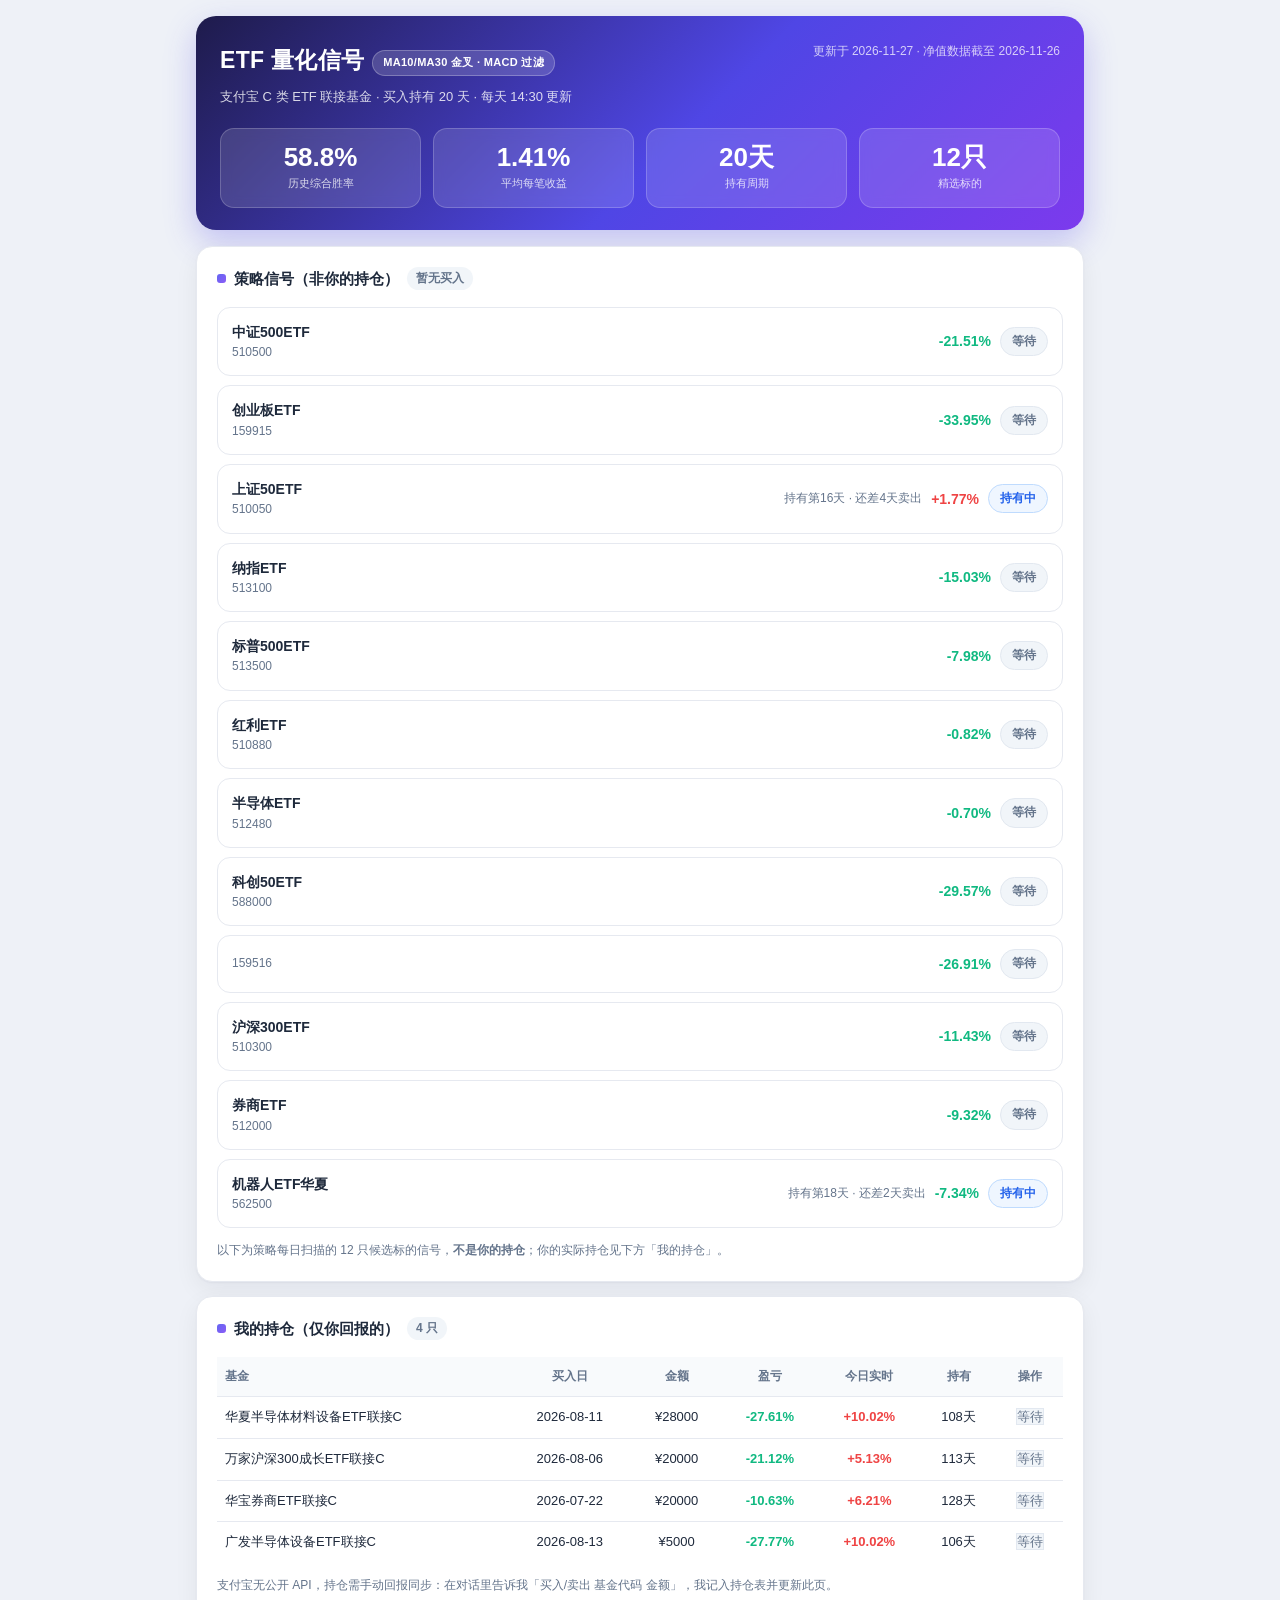
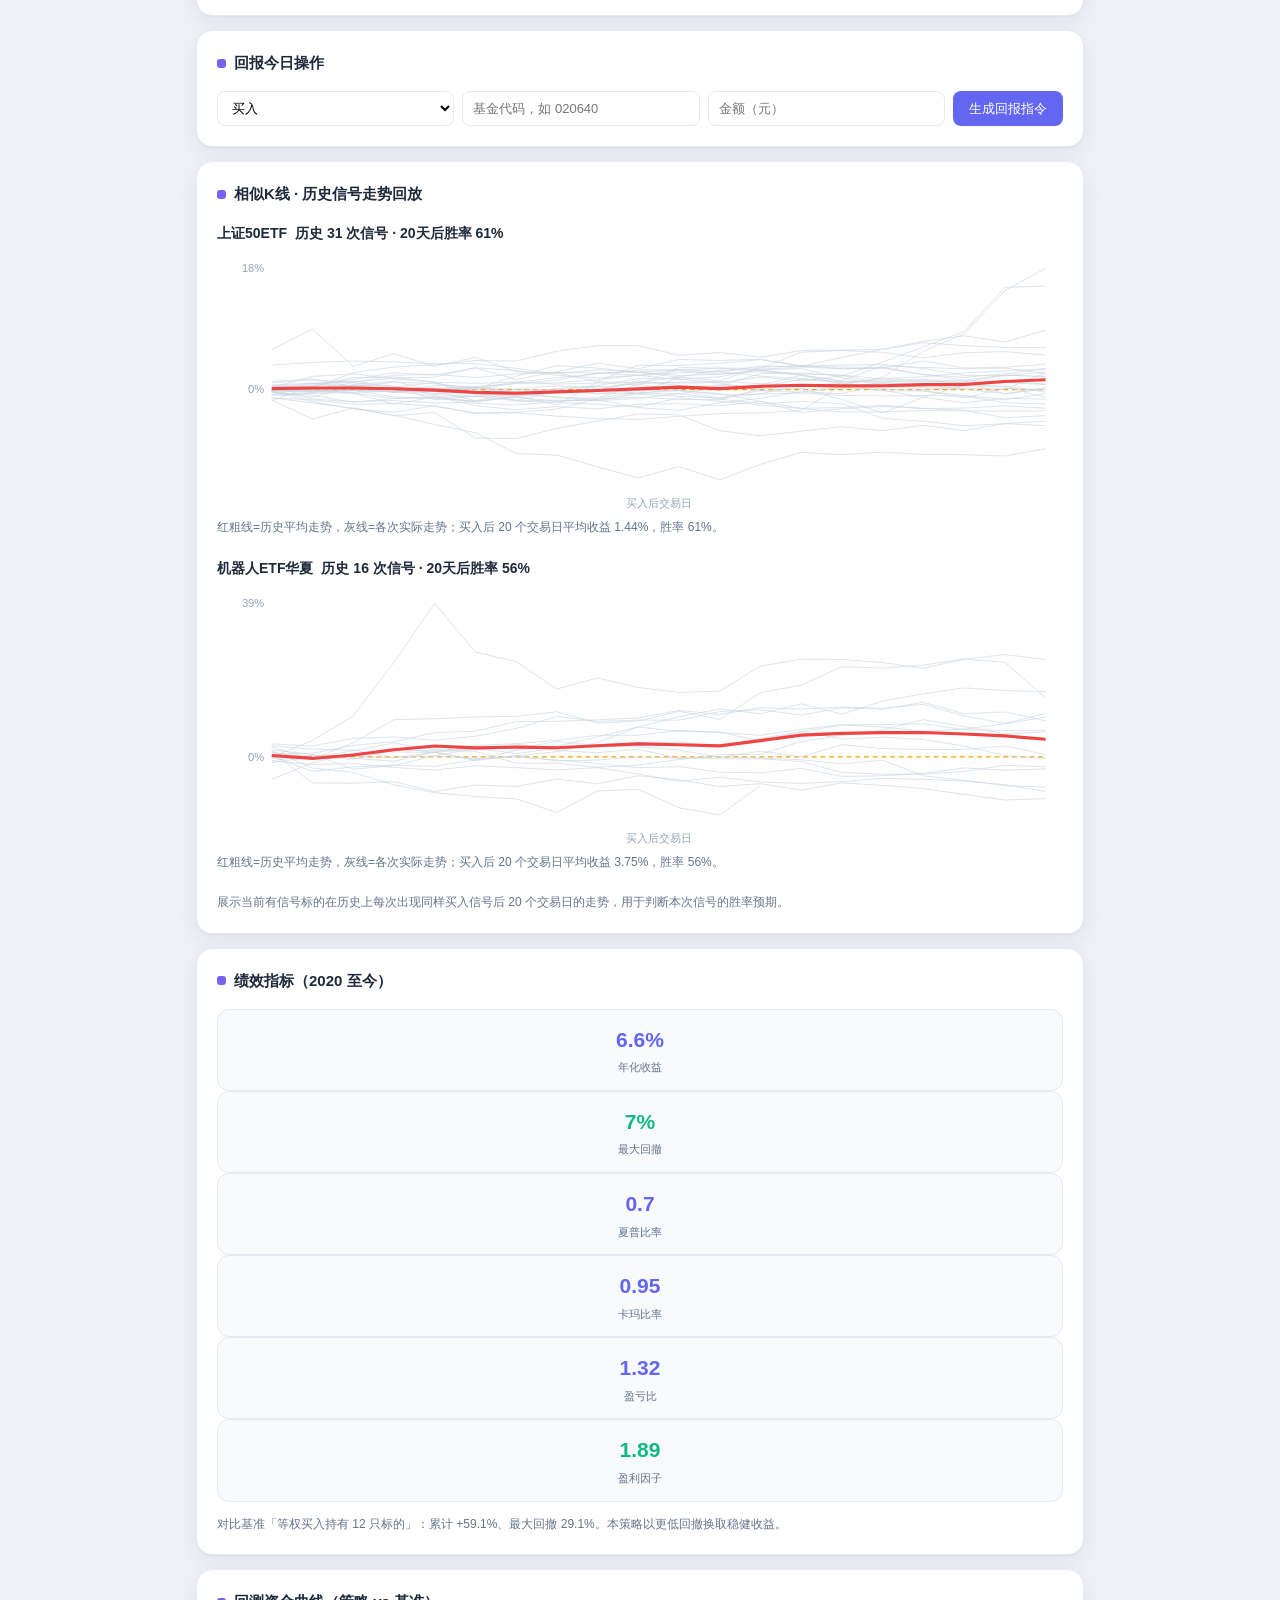
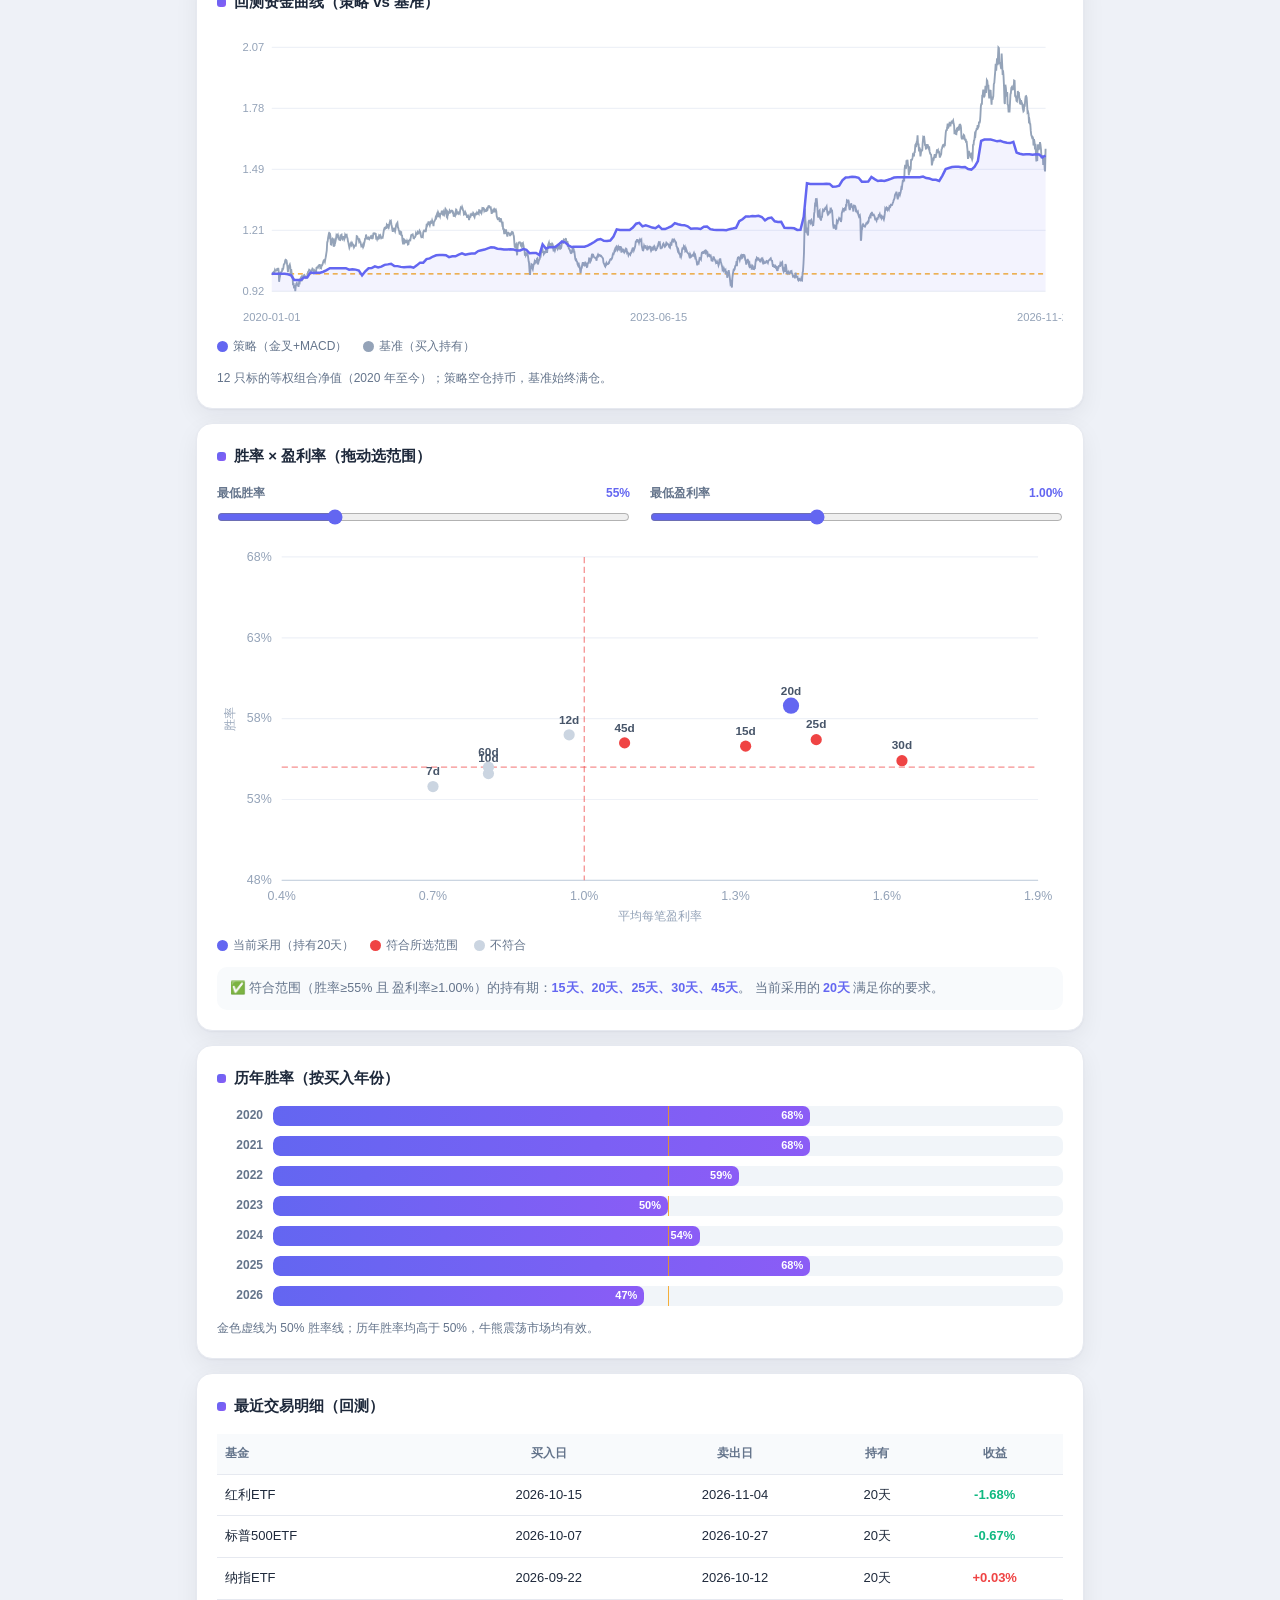
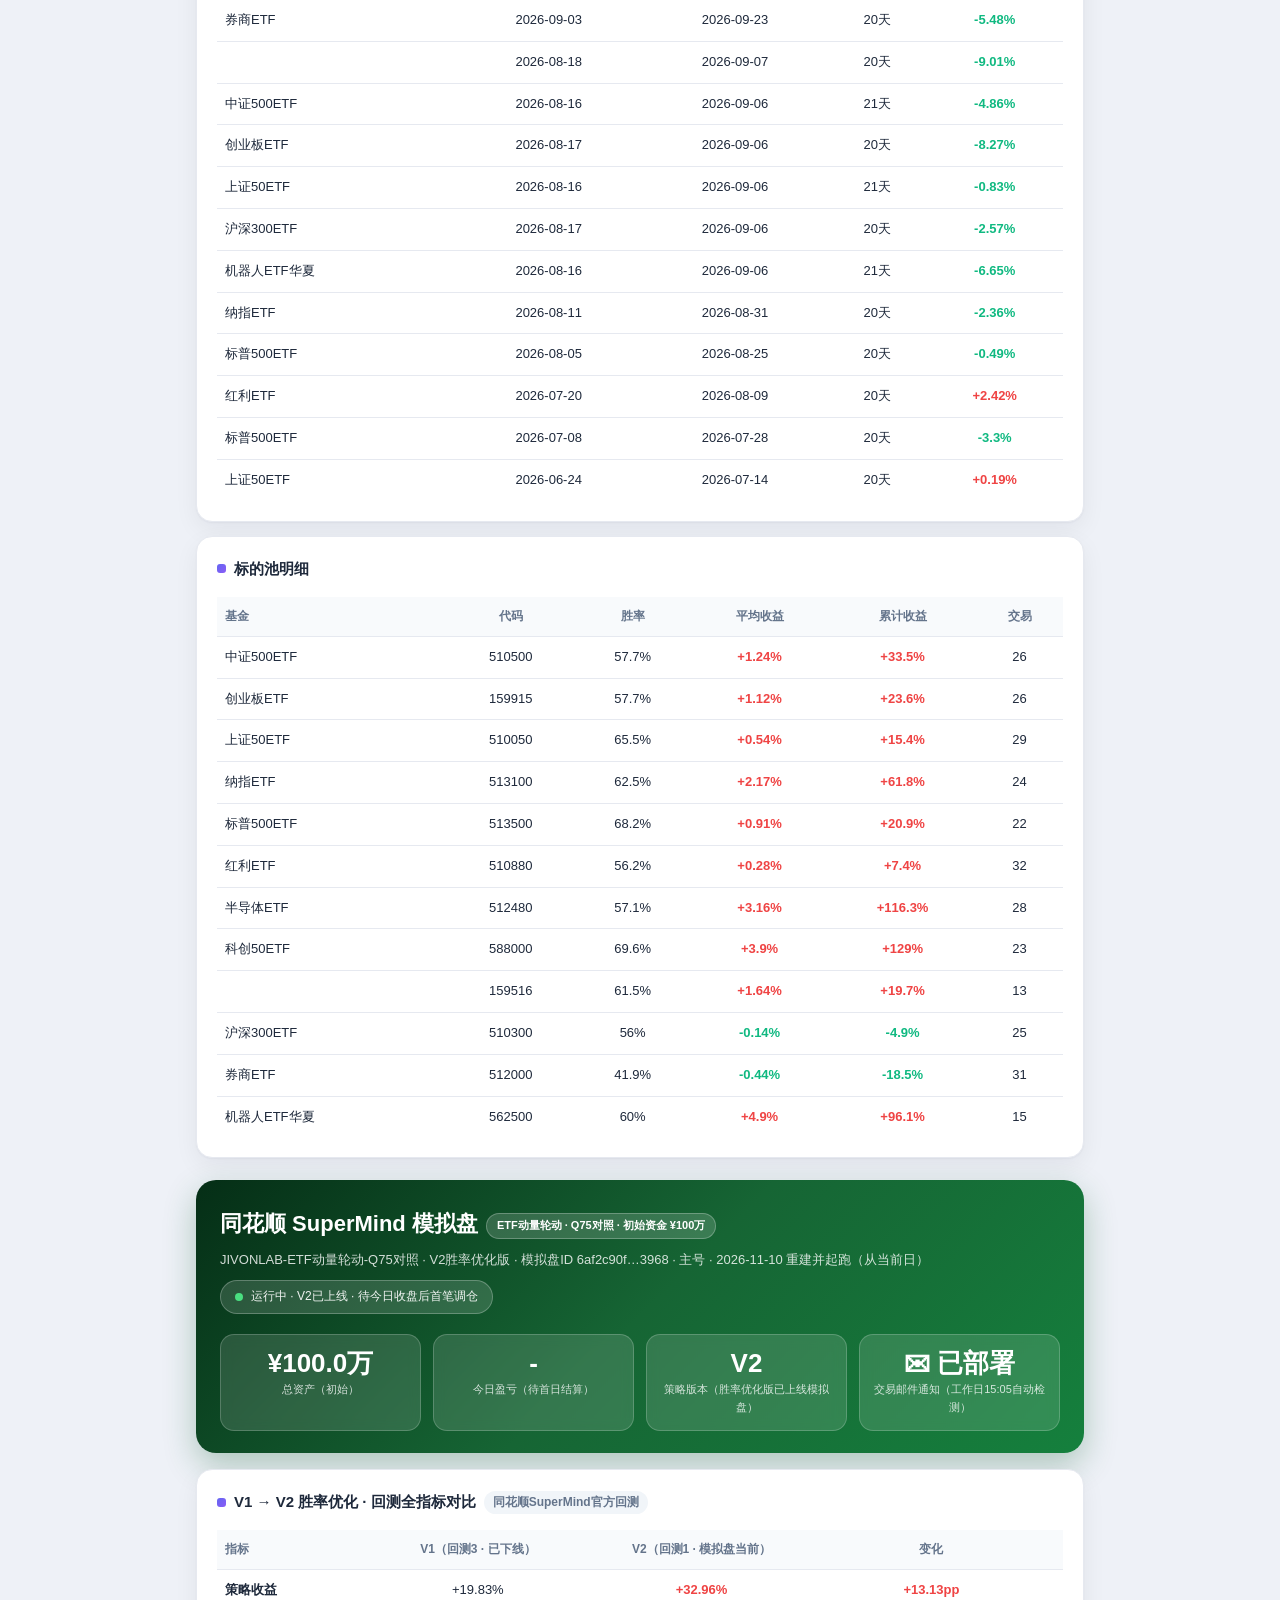
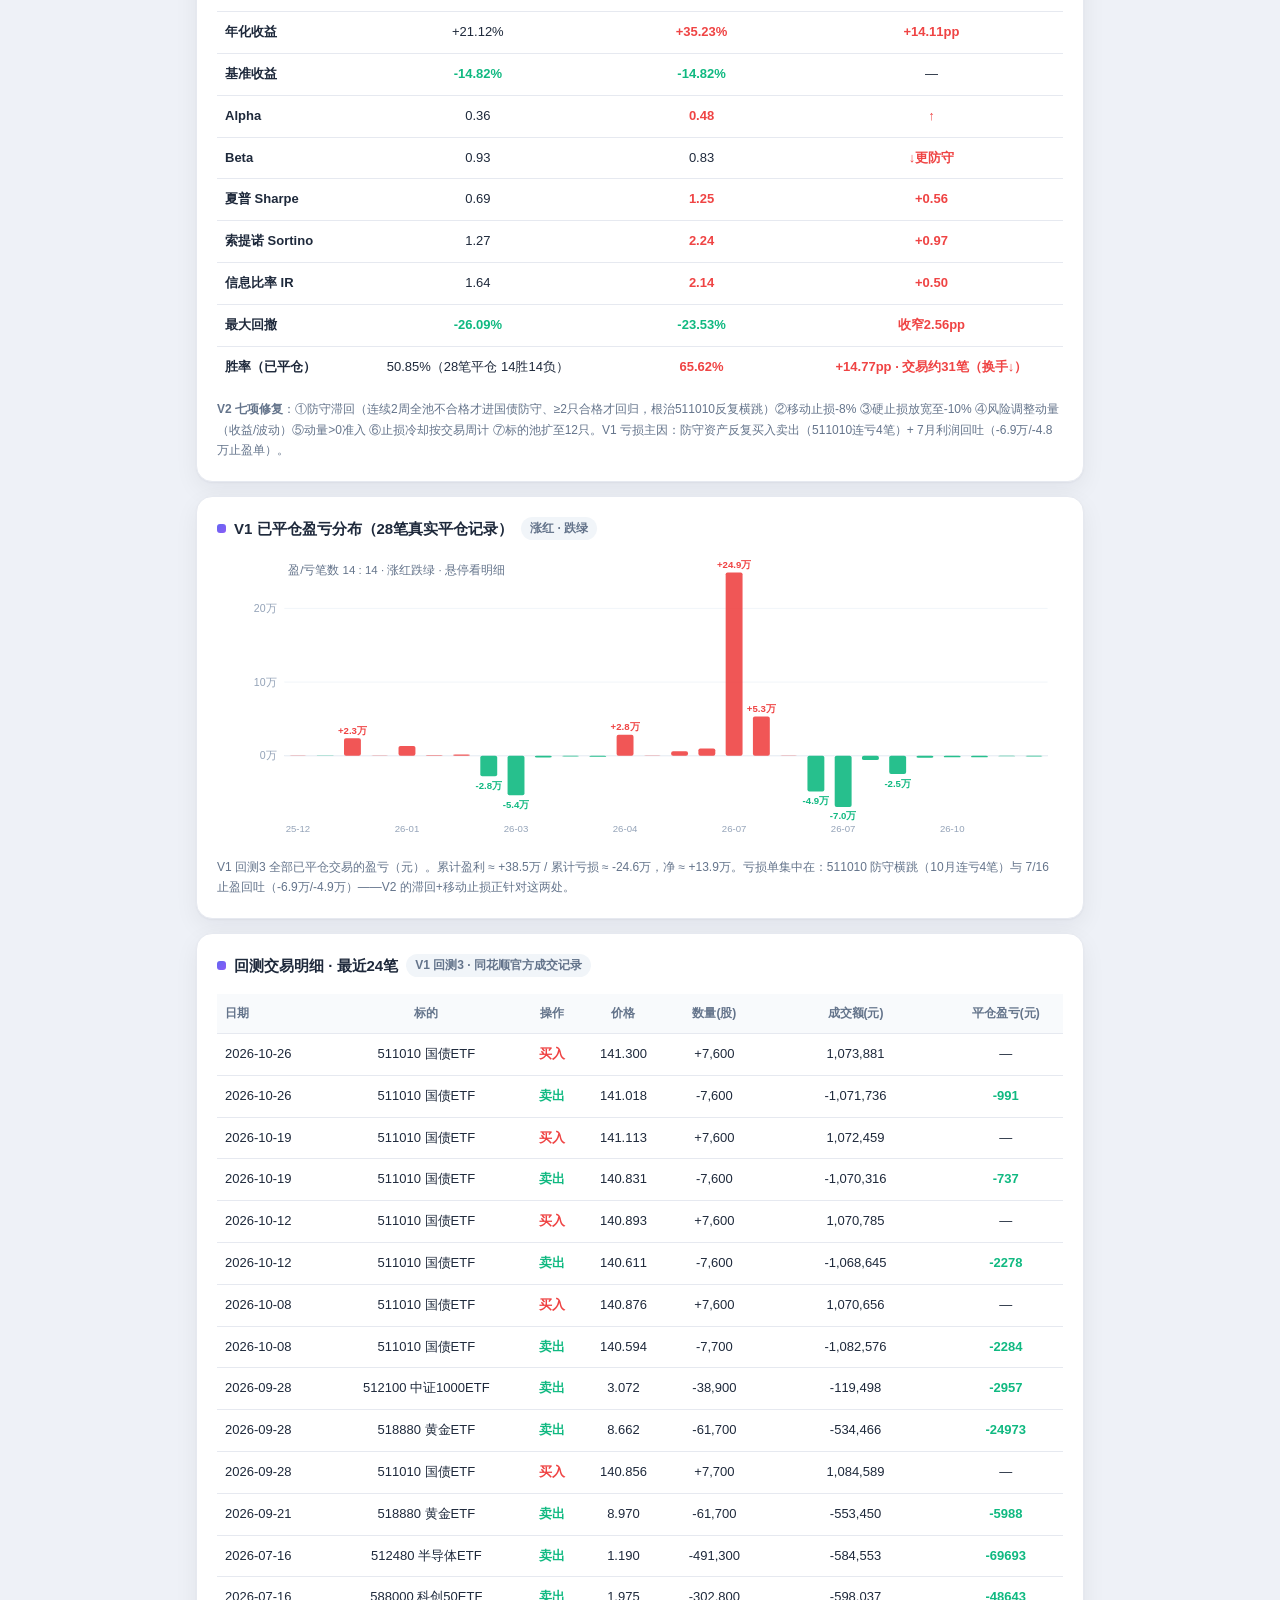
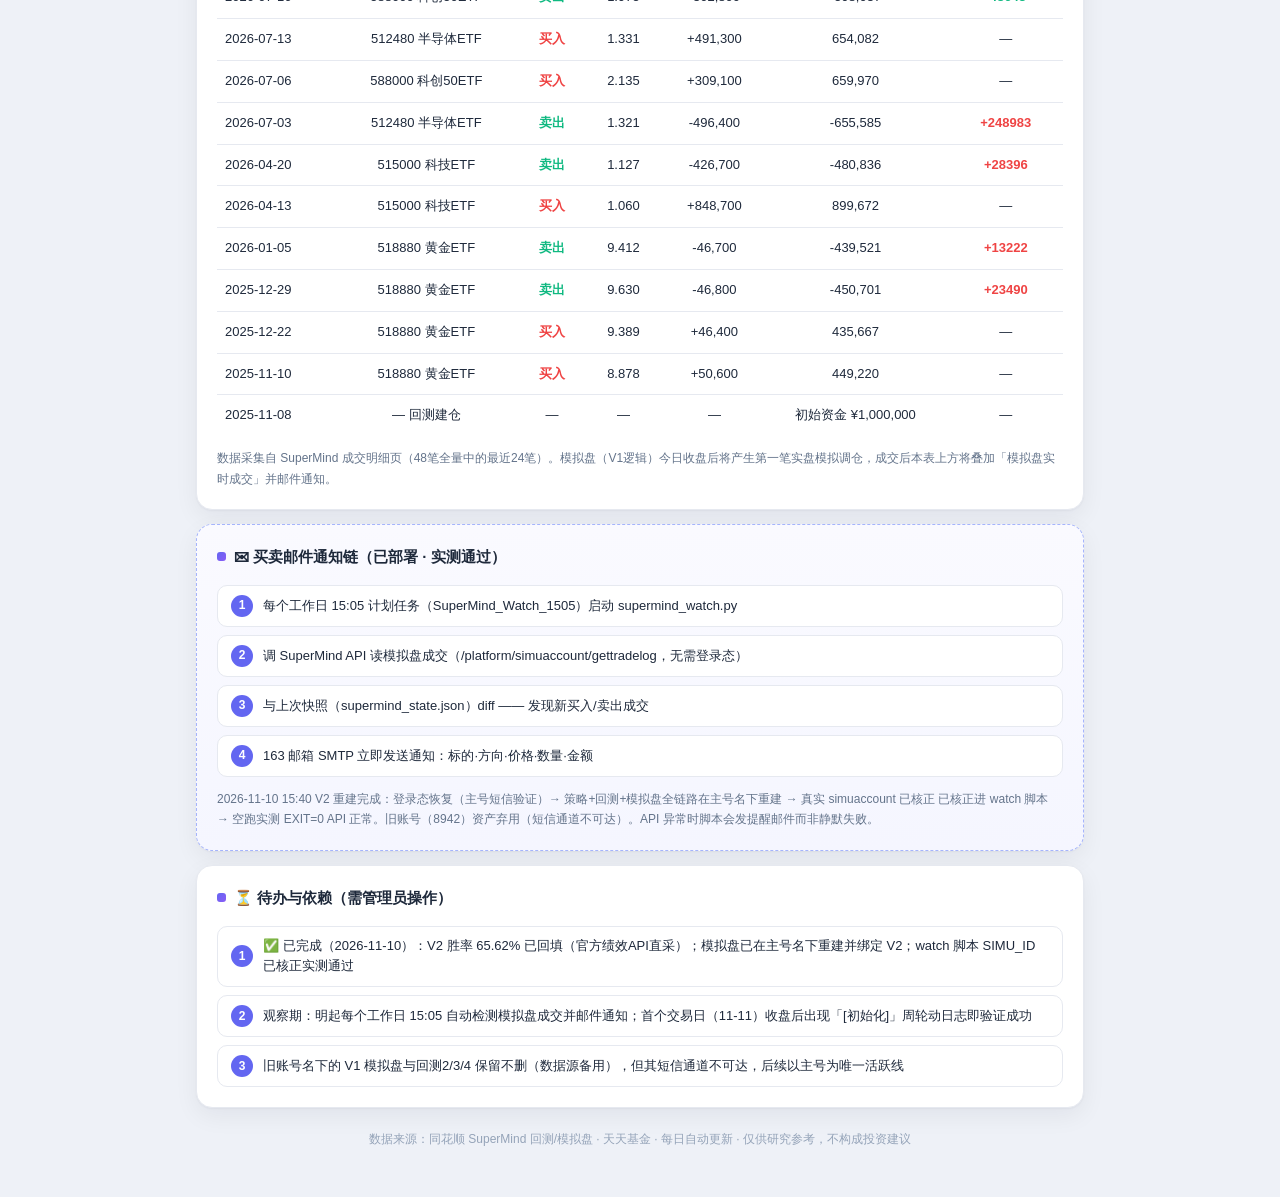
==== commit 3fc3548e: "daily run 2026-11-27-1700" ====
--- a/index.html
+++ b/index.html
@@ -117,7 +117,7 @@
         <h1>ETF 量化信号<span class="badge">MA10/MA30 金叉 · MACD 过滤</span></h1>
         <div class="sub">支付宝 C 类 ETF 联接基金 · 买入持有 20 天 · 每天 14:30 更新</div>
       </div>
-      <div class="date">更新于 2026-11-26 · 净值数据截至 2026-11-25</div>
+      <div class="date">更新于 2026-11-27 · 净值数据截至 2026-11-26</div>
     </div>
     <div class="kpis">
       <div class="kpi"><div class="v">58.8%</div><div class="l">历史综合胜率</div></div>
@@ -159,7 +159,7 @@
   <div class="card">
     <h2><span class="dot"></span>绩效指标（2020 至今）</h2>
     <div class="grid" id="metricsGrid"></div>
-    <div class="note">对比基准「等权买入持有 12 只标的」：累计 +48.4%、最大回撤 29.1%。本策略以更低回撤换取稳健收益。</div>
+    <div class="note">对比基准「等权买入持有 12 只标的」：累计 +59.1%、最大回撤 29.1%。本策略以更低回撤换取稳健收益。</div>
   </div>
 
   <div class="card">
@@ -273,7 +273,7 @@
   <footer>数据来源：同花顺 SuperMind 回测/模拟盘 · 天天基金 · 每日自动更新 · 仅供研究参考，不构成投资建议</footer>
 </div>
 <script>
-const DATA = {"date": "2026-11-26", "data_date": "2026-11-25", "strategy": {"fast": 10, "slow": 30, "hold_days": 20}, "summary": {"win_rate": 58.8, "trades": 294, "avg_ret": 1.41, "avg_hold": 20}, "signals": [{"code": "510500", "name": "中证500ETF", "state": "WAIT", "buy_date": "2026-08-16", "held_days": 102, "buy_nav": 2.7573, "latest_nav": 2.0173, "ret": -0.2683784862002683, "latest_date": "2026-11-25"}, {"code": "159915", "name": "创业板ETF", "state": "WAIT", "buy_date": "2026-08-17", "held_days": 101, "buy_nav": 4.2679, "latest_nav": 2.5258, "ret": -0.4081866960331779, "latest_date": "2026-11-25"}, {"code": "510050", "name": "上证50ETF", "state": "HOLDING", "buy_date": "2026-11-11", "held_days": 15, "buy_nav": 4.3661, "latest_nav": 4.3423, "ret": -0.005451089072627813, "latest_date": "2026-11-25"}, {"code": "513100", "name": "纳指ETF", "state": "WAIT", "buy_date": "2026-09-22", "held_days": 65, "buy_nav": 10.2435, "latest_nav": 8.7025, "ret": -0.15043686240054654, "latest_date": "2026-11-24"}, {"code": "513500", "name": "标普500ETF", "state": "WAIT", "buy_date": "2026-10-07", "held_days": 50, "buy_nav": 4.9524, "latest_nav": 4.557, "ret": -0.07984007753816325, "latest_date": "2026-11-24"}, {"code": "510880", "name": "红利ETF", "state": "WAIT", "buy_date": "2026-10-15", "held_days": 42, "buy_nav": 3.2853, "latest_nav": 3.2688, "ret": -0.005022372386083385, "latest_date": "2026-11-25"}, {"code": "512480", "name": "半导体ETF", "state": "WAIT", "buy_date": "2026-04-15", "held_days": 225, "buy_nav": 3.2386, "latest_nav": 2.7904, "ret": -0.13839313283517563, "latest_date": "2026-11-25"}, {"code": "588000", "name": "科创50ETF", "state": "WAIT", "buy_date": "2026-06-22", "held_days": 157, "buy_nav": 1.4031, "latest_nav": 0.8598, "ret": -0.38721402608509725, "latest_date": "2026-11-25"}, {"code": "159516", "name": "", "state": "WAIT", "buy_date": "2026-08-18", "held_days": 100, "buy_nav": 2.9464, "latest_nav": 1.8368, "ret": -0.3765951669834374, "latest_date": "2026-11-25"}, {"code": "510300", "name": "沪深300ETF", "state": "WAIT", "buy_date": "2026-08-17", "held_days": 101, "buy_nav": 2.1024, "latest_nav": 1.8006, "ret": -0.14355022831050224, "latest_date": "2026-11-25"}, {"code": "512000", "name": "券商ETF", "state": "WAIT", "buy_date": "2026-09-03", "held_days": 84, "buy_nav": 1.0576, "latest_nav": 0.903, "ret": -0.14618003025718618, "latest_date": "2026-11-25"}, {"code": "562500", "name": "机器人ETF华夏", "state": "HOLDING", "buy_date": "2026-11-09", "held_days": 17, "buy_nav": 0.8913, "latest_nav": 0.7587, "ret": -0.14877145742174347, "latest_date": "2026-11-25"}], "yearly": [{"year": "2020", "win_rate": 68.0}, {"year": "2021", "win_rate": 68.0}, {"year": "2022", "win_rate": 59.0}, {"year": "2023", "win_rate": 50.0}, {"year": "2024", "win_rate": 54.0}, {"year": "2025", "win_rate": 68.0}, {"year": "2026", "win_rate": 47.0}], "funds": [{"code": "510500", "name": "中证500ETF", "win_rate": 57.7, "avg_ret": 1.24, "cum_ret": 33.5, "trades": 26}, {"code": "159915", "name": "创业板ETF", "win_rate": 57.7, "avg_ret": 1.12, "cum_ret": 23.6, "trades": 26}, {"code": "510050", "name": "上证50ETF", "win_rate": 65.5, "avg_ret": 0.54, "cum_ret": 15.4, "trades": 29}, {"code": "513100", "name": "纳指ETF", "win_rate": 62.5, "avg_ret": 2.17, "cum_ret": 61.8, "trades": 24}, {"code": "513500", "name": "标普500ETF", "win_rate": 68.2, "avg_ret": 0.91, "cum_ret": 20.9, "trades": 22}, {"code": "510880", "name": "红利ETF", "win_rate": 56.2, "avg_ret": 0.28, "cum_ret": 7.4, "trades": 32}, {"code": "512480", "name": "半导体ETF", "win_rate": 57.1, "avg_ret": 3.16, "cum_ret": 116.3, "trades": 28}, {"code": "588000", "name": "科创50ETF", "win_rate": 69.6, "avg_ret": 3.9, "cum_ret": 129.0, "trades": 23}, {"code": "159516", "name": "", "win_rate": 61.5, "avg_ret": 1.64, "cum_ret": 19.7, "trades": 13}, {"code": "510300", "name": "沪深300ETF", "win_rate": 56.0, "avg_ret": -0.14, "cum_ret": -4.9, "trades": 25}, {"code": "512000", "name": "券商ETF", "win_rate": 41.9, "avg_ret": -0.44, "cum_ret": -18.5, "trades": 31}, {"code": "562500", "name": "机器人ETF华夏", "win_rate": 60.0, "avg_ret": 4.9, "cum_ret": 96.1, "trades": 15}], "param_space": [{"hold_days": 7, "win_rate": 53.8, "avg_ret": 0.7, "trades": 303}, {"hold_days": 10, "win_rate": 54.6, "avg_ret": 0.81, "trades": 302}, {"hold_days": 12, "win_rate": 57.0, "avg_ret": 0.97, "trades": 302}, {"hold_days": 15, "win_rate": 56.1, "avg_ret": 1.32, "trades": 301}, {"hold_days": 20, "win_rate": 58.8, "avg_ret": 1.41, "trades": 294}, {"hold_days": 25, "win_rate": 56.7, "avg_ret": 1.46, "trades": 289}, {"hold_days": 30, "win_rate": 55.4, "avg_ret": 1.63, "trades": 278}, {"hold_days": 45, "win_rate": 56.5, "avg_ret": 1.08, "trades": 253}, {"hold_days": 60, "win_rate": 55.0, "avg_ret": 0.81, "trades": 229}], "equity": [["2020-01-01", 1.0], ["2020-01-09", 1.0], ["2020-01-20", 1.0], ["2020-02-06", 1.0], ["2020-02-17", 1.0], ["2020-02-26", 0.9984], ["2020-03-08", 0.9927], ["2020-03-17", 0.9709], ["2020-03-26", 0.9706], ["2020-04-07", 0.9706], ["2020-04-16", 0.9827], ["2020-04-27", 0.9828], ["2020-05-11", 1.006], ["2020-05-20", 1.0032], ["2020-05-31", 1.005], ["2020-06-09", 1.005], ["2020-06-18", 1.0097], ["2020-07-01", 1.0173], ["2020-07-12", 1.0264], ["2020-07-21", 1.0264], ["2020-07-30", 1.0264], ["2020-08-10", 1.0264], ["2020-08-19", 1.0264], ["2020-08-30", 1.0264], ["2020-09-08", 1.0193], ["2020-09-17", 1.0218], ["2020-09-28", 1.0198], ["2020-10-15", 1.0156], ["2020-10-26", 0.9928], ["2020-11-04", 1.0122], ["2020-11-15", 1.0262], ["2020-11-24", 1.0271], ["2020-12-03", 1.0351], ["2020-12-14", 1.0307], ["2020-12-23", 1.034], ["2021-01-04", 1.0422], ["2021-01-13", 1.0448], ["2021-01-24", 1.0475], ["2021-02-02", 1.0366], ["2021-02-18", 1.0366], ["2021-03-01", 1.0329], ["2021-03-10", 1.0312], ["2021-03-21", 1.0321], ["2021-03-30", 1.0335], ["2021-04-11", 1.0288], ["2021-04-20", 1.0401], ["2021-04-29", 1.0527], ["2021-05-13", 1.0526], ["2021-05-24", 1.0691], ["2021-06-01", 1.0748], ["2021-06-10", 1.0815], ["2021-06-22", 1.0858], ["2021-07-01", 1.0885], ["2021-07-12", 1.0885], ["2021-07-21", 1.0884], ["2021-08-01", 1.0789], ["2021-08-10", 1.084], ["2021-08-19", 1.0815], ["2021-08-30", 1.0909], ["2021-09-08", 1.0944], ["2021-09-21", 1.09], ["2021-10-07", 1.0939], ["2021-10-18", 1.096], ["2021-10-27", 1.0965], ["2021-11-07", 1.1075], ["2021-11-16", 1.1112], ["2021-11-25", 1.1145], ["2021-12-06", 1.1204], ["2021-12-15", 1.1252], ["2021-12-26", 1.124], ["2022-01-05", 1.1189], ["2022-01-16", 1.1178], ["2022-01-25", 1.1145], ["2022-02-10", 1.1145], ["2022-02-21", 1.1157], ["2022-03-02", 1.1147], ["2022-03-13", 1.1105], ["2022-03-22", 1.1107], ["2022-03-31", 1.1171], ["2022-04-13", 1.1133], ["2022-04-24", 1.0971], ["2022-05-08", 1.0986], ["2022-05-17", 1.0989], ["2022-05-26", 1.089], ["2022-06-07", 1.1387], ["2022-06-16", 1.1194], ["2022-06-27", 1.1252], ["2022-07-06", 1.1252], ["2022-07-17", 1.1279], ["2022-07-26", 1.1391], ["2022-08-04", 1.1529], ["2022-08-15", 1.149], ["2022-08-24", 1.1352], ["2022-09-04", 1.1263], ["2022-09-14", 1.1281], ["2022-09-25", 1.1281], ["2022-10-11", 1.1281], ["2022-10-19", 1.1281], ["2022-10-30", 1.1249], ["2022-11-08", 1.1361], ["2022-11-17", 1.1546], ["2022-11-28", 1.1615], ["2022-12-07", 1.1652], ["2022-12-18", 1.1579], ["2022-12-27", 1.1553], ["2023-01-05", 1.1559], ["2023-01-16", 1.1763], ["2023-02-01", 1.2131], ["2023-02-12", 1.2076], ["2023-02-21", 1.207], ["2023-03-02", 1.207], ["2023-03-13", 1.207], ["2023-03-22", 1.2192], ["2023-04-02", 1.239], ["2023-04-12", 1.2387], ["2023-04-23", 1.2238], ["2023-05-07", 1.2293], ["2023-05-16", 1.2251], ["2023-05-25", 1.2211], ["2023-06-05", 1.2159], ["2023-06-14", 1.2235], ["2023-06-27", 1.2117], ["2023-07-06", 1.2116], ["2023-07-17", 1.218], ["2023-07-26", 1.2253], ["2023-08-06", 1.2401], ["2023-08-15", 1.2349], ["2023-08-24", 1.2304], ["2023-09-04", 1.2301], ["2023-09-13", 1.2249], ["2023-09-24", 1.2126], ["2023-10-11", 1.2139], ["2023-10-22", 1.2139], ["2023-10-31", 1.2122], ["2023-11-09", 1.223], ["2023-11-20", 1.2235], ["2023-11-29", 1.2112], ["2023-12-10", 1.2085], ["2023-12-19", 1.2078], ["2023-12-28", 1.2078], ["2024-01-08", 1.2074], ["2024-01-17", 1.2057], ["2024-01-28", 1.2109], ["2024-02-06", 1.214], ["2024-02-25", 1.2173], ["2024-03-04", 1.2509], ["2024-03-13", 1.2541], ["2024-03-24", 1.2703], ["2024-04-02", 1.2703], ["2024-04-15", 1.2726], ["2024-04-24", 1.2719], ["2024-05-08", 1.2833], ["2024-05-19", 1.2725], ["2024-05-28", 1.2535], ["2024-06-06", 1.2541], ["2024-06-18", 1.2645], ["2024-06-27", 1.2479], ["2024-07-07", 1.2449], ["2024-07-16", 1.2446], ["2024-07-25", 1.2236], ["2024-08-05", 1.22], ["2024-08-14", 1.217], ["2024-08-25", 1.2147], ["2024-09-03", 1.2084], ["2024-09-12", 1.2075], ["2024-09-25", 1.242], ["2024-10-13", 1.4355], ["2024-10-22", 1.4248], ["2024-10-31", 1.4248], ["2024-11-11", 1.4248], ["2024-11-20", 1.4248], ["2024-12-01", 1.4248], ["2024-12-10", 1.4262], ["2024-12-19", 1.4248], ["2024-12-30", 1.4208], ["2025-01-09", 1.4127], ["2025-01-20", 1.4162], ["2025-02-06", 1.4339], ["2025-02-17", 1.4396], ["2025-02-26", 1.476], ["2025-03-09", 1.4589], ["2025-03-18", 1.4576], ["2025-03-27", 1.4543], ["2025-04-08", 1.436], ["2025-04-17", 1.436], ["2025-04-28", 1.4364], ["2025-05-12", 1.4577], ["2025-05-21", 1.4478], ["2025-06-02", 1.4391], ["2025-06-11", 1.4414], ["2025-06-22", 1.4396], ["2025-07-01", 1.4433], ["2025-07-10", 1.449], ["2025-07-20", 1.455], ["2025-07-29", 1.4563], ["2025-08-07", 1.4563], ["2025-08-18", 1.4563], ["2025-08-27", 1.4563], ["2025-09-07", 1.4563], ["2025-09-16", 1.4563], ["2025-09-25", 1.4563], ["2025-10-14", 1.4557], ["2025-10-23", 1.4578], ["2025-11-03", 1.4516], ["2025-11-12", 1.4578], ["2025-11-23", 1.445], ["2025-12-02", 1.445], ["2025-12-11", 1.4463], ["2025-12-22", 1.458], ["2026-01-04", 1.4818], ["2026-01-13", 1.501], ["2026-01-22", 1.5043], ["2026-02-02", 1.5061], ["2026-02-11", 1.5061], ["2026-03-02", 1.5049], ["2026-03-11", 1.5056], ["2026-03-22", 1.4953], ["2026-03-31", 1.4959], ["2026-04-12", 1.4999], ["2026-04-21", 1.5443], ["2026-05-05", 1.6239], ["2026-05-14", 1.6348], ["2026-05-25", 1.6347], ["2026-06-03", 1.6347], ["2026-06-14", 1.6327], ["2026-06-24", 1.6504], ["2026-07-05", 1.6388], ["2026-07-14", 1.6237], ["2026-07-23", 1.62], ["2026-08-03", 1.6185], ["2026-08-12", 1.6248], ["2026-08-23", 1.5744], ["2026-09-01", 1.5671], ["2026-09-10", 1.5654], ["2026-09-21", 1.5669], ["2026-10-08", 1.5669], ["2026-10-19", 1.5638], ["2026-10-28", 1.5641], ["2026-11-08", 1.5624], ["2026-11-17", 1.5511], ["2026-11-25", 1.5442]], "benchmark": [["2020-01-01", 1.0], ["2020-01-02", 0.9986], ["2020-01-05", 1.0012], ["2020-01-06", 1.0048], ["2020-01-07", 0.9958], ["2020-01-08", 1.0066], ["2020-01-09", 1.0078], ["2020-01-12", 1.0189], ["2020-01-13", 1.0146], ["2020-01-14", 1.0149], ["2020-01-15", 1.0152], ["2020-01-16", 1.0164], ["2020-01-19", 1.0263], ["2020-01-20", 1.0186], ["2020-01-21", 1.0275], ["2020-01-22", 1.0108], ["2020-02-02", 0.9623], ["2020-02-03", 0.9798], ["2020-02-04", 0.9893], ["2020-02-05", 1.0037], ["2020-02-06", 1.0066], ["2020-02-09", 1.0105], ["2020-02-10", 1.0121], ["2020-02-11", 1.0222], ["2020-02-12", 1.0208], ["2020-02-13", 1.0262], ["2020-02-16", 1.0432], ["2020-02-17", 1.0471], ["2020-02-18", 1.0479], ["2020-02-19", 1.0627], ["2020-02-20", 1.0664], ["2020-02-23", 1.0653], ["2020-02-24", 1.0625], ["2020-02-25", 1.0459], ["2020-02-26", 1.0359], ["2020-02-27", 1.0084], ["2020-03-01", 1.0322], ["2020-03-02", 1.0309], ["2020-03-03", 1.0391], ["2020-03-04", 1.044], ["2020-03-05", 1.032], ["2020-03-08", 0.9963], ["2020-03-09", 1.0219], ["2020-03-10", 1.003], ["2020-03-11", 0.9796], ["2020-03-12", 0.993], ["2020-03-15", 0.9458], ["2020-03-16", 0.9564], ["2020-03-17", 0.9396], ["2020-03-18", 0.943], ["2020-03-19", 0.9423], ["2020-03-22", 0.9175], ["2020-03-23", 0.9411], ["2020-03-24", 0.9527], ["2020-03-25", 0.9565], ["2020-03-26", 0.9492], ["2020-03-29", 0.9472], ["2020-03-30", 0.9459], ["2020-03-31", 0.9384], ["2020-04-01", 0.9566], ["2020-04-02", 0.9507], ["2020-04-06", 0.9739], ["2020-04-07", 0.9768], ["2020-04-08", 0.9809], ["2020-04-09", 0.9706], ["2020-04-12", 0.9651], ["2020-04-13", 0.9835], ["2020-04-14", 0.9784], ["2020-04-15", 0.9855], ["2020-04-16", 0.9928], ["2020-04-19", 0.9938], ["2020-04-20", 0.9811], ["2020-04-21", 0.9893], ["2020-04-22", 0.9853], ["2020-04-23", 0.9802], ["2020-04-26", 0.9822], ["2020-04-27", 0.9853], ["2020-04-28", 0.9912], ["2020-04-29", 1.0039], ["2020-05-05", 1.0105], ["2020-05-06", 1.0118], ["2020-05-07", 1.0194], ["2020-05-10", 1.0176], ["2020-05-11", 1.0166], ["2020-05-12", 1.0155], ["2020-05-13", 1.012], ["2020-05-14", 1.0164], ["2020-05-17", 1.0174], ["2020-05-18", 1.0247], ["2020-05-19", 1.0226], ["2020-05-20", 1.0138], ["2020-05-21", 1.0031], ["2020-05-24", 1.0026], ["2020-05-25", 1.0125], ["2020-05-26", 1.0076], ["2020-05-27", 1.0079], ["2020-05-28", 1.0103], ["2020-05-31", 1.0291], ["2020-06-01", 1.0309], ["2020-06-02", 1.0315], ["2020-06-03", 1.0296], ["2020-06-04", 1.0375], ["2020-06-07", 1.0375], ["2020-06-08", 1.0419], ["2020-06-09", 1.0414], ["2020-06-10", 1.028], ["2020-06-11", 1.0307], ["2020-06-14", 1.0279], ["2020-06-15", 1.0396], ["2020-06-16", 1.0399], ["2020-06-17", 1.0445], ["2020-06-18", 1.0527], ["2020-06-21", 1.0605], ["2020-06-22", 1.064], ["2020-06-23", 1.0631], ["2020-06-28", 1.0567], ["2020-06-29", 1.0707], ["2020-06-30", 1.0789], ["2020-07-01", 1.0947], ["2020-07-02", 1.1096], ["2020-07-05", 1.1504], ["2020-07-06", 1.1516], ["2020-07-07", 1.1703], ["2020-07-08", 1.1827], ["2020-07-09", 1.1781], ["2020-07-12", 1.1923], ["2020-07-13", 1.1899], ["2020-07-14", 1.175], ["2020-07-15", 1.1396], ["2020-07-16", 1.1381], ["2020-07-19", 1.1619], ["2020-07-20", 1.1608], ["2020-07-21", 1.1657], ["2020-07-22", 1.1626], ["2020-07-23", 1.129], ["2020-07-26", 1.1334], ["2020-07-27", 1.1349], ["2020-07-28", 1.1566], ["2020-07-29", 1.1526], ["2020-07-30", 1.1641], ["2020-08-02", 1.1818], ["2020-08-03", 1.1778], ["2020-08-04", 1.1809], ["2020-08-05", 1.1848], ["2020-08-06", 1.1725], ["2020-08-09", 1.1748], ["2020-08-10", 1.1615], ["2020-08-11", 1.1601], ["2020-08-12", 1.1594], ["2020-08-13", 1.1675], ["2020-08-16", 1.1837], ["2020-08-17", 1.1851], ["2020-08-18", 1.1695], ["2020-08-19", 1.1638], ["2020-08-20", 1.1689], ["2020-08-23", 1.174], ["2020-08-24", 1.1741], ["2020-08-25", 1.1635], ["2020-08-26", 1.1693], ["2020-08-27", 1.1834], ["2020-08-30", 1.1789], ["2020-08-31", 1.1838], ["2020-09-01", 1.1849], ["2020-09-02", 1.1726], ["2020-09-03", 1.1682], ["2020-09-06", 1.152], ["2020-09-07", 1.1481], ["2020-09-08", 1.1353], ["2020-09-09", 1.1243], ["2020-09-10", 1.1309], ["2020-09-13", 1.1383], ["2020-09-14", 1.1434], ["2020-09-15", 1.1362], ["2020-09-16", 1.1339], ["2020-09-17", 1.145], ["2020-09-20", 1.1407], ["2020-09-21", 1.1375], ["2020-09-22", 1.1358], ["2020-09-23", 1.1252], ["2020-09-24", 1.13], ["2020-09-27", 1.1312], ["2020-09-28", 1.1345], ["2020-09-29", 1.1338], ["2020-10-08", 1.1537], ["2020-10-11", 1.1779], ["2020-10-12", 1.1767], ["2020-10-13", 1.1701], ["2020-10-14", 1.166], ["2020-10-15", 1.1634], ["2020-10-18", 1.1535], ["2020-10-19", 1.1588], ["2020-10-20", 1.1523], ["2020-10-21", 1.1505], ["2020-10-22", 1.1382], ["2020-10-25", 1.1303], ["2020-10-26", 1.133], ["2020-10-27", 1.1299], ["2020-10-28", 1.1357], ["2020-10-29", 1.1269], ["2020-11-01", 1.132], ["2020-11-02", 1.1444], ["2020-11-03", 1.1509], ["2020-11-04", 1.165], ["2020-11-05", 1.1661], ["2020-11-08", 1.1858], ["2020-11-09", 1.1756], ["2020-11-10", 1.167], ["2020-11-11", 1.1669], ["2020-11-12", 1.1658], ["2020-11-15", 1.1719], ["2020-11-16", 1.1686], ["2020-11-17", 1.1644], ["2020-11-18", 1.1686], ["2020-11-19", 1.17], ["2020-11-22", 1.1769], ["2020-11-23", 1.1782], ["2020-11-24", 1.1679], ["2020-11-25", 1.1678], ["2020-11-26", 1.1751], ["2020-11-29", 1.1737], ["2020-11-30", 1.191], ["2020-12-01", 1.1918], ["2020-12-02", 1.1909], ["2020-12-03", 1.1917], ["2020-12-06", 1.1872], ["2020-12-07", 1.1874], ["2020-12-08", 1.1695], ["2020-12-09", 1.1715], ["2020-12-10", 1.1643], ["2020-12-13", 1.1693], ["2020-12-14", 1.1715], ["2020-12-15", 1.1682], ["2020-12-16", 1.179], ["2020-12-17", 1.1755], ["2020-12-20", 1.1871], ["2020-12-21", 1.1679], ["2020-12-22", 1.1762], ["2020-12-23", 1.1696], ["2020-12-24", 1.1724], ["2020-12-27", 1.1709], ["2020-12-28", 1.1705], ["2020-12-29", 1.1817], ["2020-12-30", 1.1979], ["2021-01-03", 1.2083], ["2021-01-04", 1.2154], ["2021-01-05", 1.2137], ["2021-01-06", 1.2198], ["2021-01-07", 1.2208], ["2021-01-10", 1.2127], ["2021-01-11", 1.2321], ["2021-01-12", 1.2299], ["2021-01-13", 1.2245], ["2021-01-14", 1.2206], ["2021-01-17", 1.2344], ["2021-01-18", 1.2276], ["2021-01-19", 1.2402], ["2021-01-20", 1.2484], ["2021-01-21", 1.2447], ["2021-01-24", 1.248], ["2021-01-25", 1.2325], ["2021-01-26", 1.225], ["2021-01-27", 1.2098], ["2021-01-28", 1.1989], ["2021-01-31", 1.2071], ["2021-02-01", 1.2178], ["2021-02-02", 1.2084], ["2021-02-03", 1.2055], ["2021-02-04", 1.2012], ["2021-02-07", 1.2126], ["2021-02-08", 1.2278], ["2021-02-09", 1.2358], ["2021-02-17", 1.2384], ["2021-02-18", 1.2416], ["2021-02-21", 1.2203], ["2021-02-22", 1.2167], ["2021-02-23", 1.2076], ["2021-02-24", 1.2002], ["2021-02-25", 1.1851], ["2021-02-28", 1.2038], ["2021-03-01", 1.1948], ["2021-03-02", 1.201], ["2021-03-03", 1.1787], ["2021-03-04", 1.1838], ["2021-03-07", 1.1563], ["2021-03-08", 1.1428], ["2021-03-09", 1.143], ["2021-03-10", 1.1637], ["2021-03-11", 1.1615], ["2021-03-14", 1.1473], ["2021-03-15", 1.1505], ["2021-03-16", 1.1561], ["2021-03-17", 1.1545], ["2021-03-18", 1.1453], ["2021-03-21", 1.1553], ["2021-03-22", 1.1492], ["2021-03-23", 1.1389], ["2021-03-24", 1.1401], ["2021-03-25", 1.1574], ["2021-03-28", 1.1582], ["2021-03-29", 1.161], ["2021-03-30", 1.1594], ["2021-03-31", 1.1734], ["2021-04-01", 1.1836], ["2021-04-05", 1.1848], ["2021-04-06", 1.1834], ["2021-04-07", 1.186], ["2021-04-08", 1.1796], ["2021-04-11", 1.1681], ["2021-04-12", 1.1676], ["2021-04-13", 1.1728], ["2021-04-14", 1.1733], ["2021-04-15", 1.1773], ["2021-04-18", 1.1907], ["2021-04-19", 1.1858], ["2021-04-20", 1.1879], ["2021-04-21", 1.189], ["2021-04-22", 1.1969], ["2021-04-25", 1.1933], ["2021-04-26", 1.1918], ["2021-04-27", 1.198], ["2021-04-28", 1.204], ["2021-04-29", 1.2], ["2021-05-05", 1.1939], ["2021-05-06", 1.1795], ["2021-05-09", 1.1733], ["2021-05-10", 1.1747], ["2021-05-11", 1.1762], ["2021-05-12", 1.1746], ["2021-05-13", 1.1981], ["2021-05-16", 1.203], ["2021-05-17", 1.2006], ["2021-05-18", 1.2006], ["2021-05-19", 1.2051], ["2021-05-20", 1.1973], ["2021-05-23", 1.2072], ["2021-05-24", 1.2279], ["2021-05-25", 1.2265], ["2021-05-26", 1.236], ["2021-05-27", 1.2351], ["2021-05-30", 1.2444], ["2021-05-31", 1.2449], ["2021-06-01", 1.2358], ["2021-06-02", 1.2301], ["2021-06-03", 1.2409], ["2021-06-06", 1.2447], ["2021-06-07", 1.2401], ["2021-06-08", 1.2417], ["2021-06-09", 1.2519], ["2021-06-10", 1.2458], ["2021-06-14", 1.2424], ["2021-06-15", 1.2259], ["2021-06-16", 1.2446], ["2021-06-17", 1.2477], ["2021-06-20", 1.2536], ["2021-06-21", 1.2579], ["2021-06-22", 1.2679], ["2021-06-23", 1.2653], ["2021-06-24", 1.2793], ["2021-06-27", 1.2843], ["2021-06-28", 1.2786], ["2021-06-29", 1.2914], ["2021-06-30", 1.2851], ["2021-07-01", 1.2683], ["2021-07-04", 1.2773], ["2021-07-05", 1.2713], ["2021-07-06", 1.2841], ["2021-07-07", 1.2854], ["2021-07-08", 1.2848], ["2021-07-11", 1.2981], ["2021-07-12", 1.2922], ["2021-07-13", 1.2844], ["2021-07-14", 1.2912], ["2021-07-15", 1.2807], ["2021-07-18", 1.2773], ["2021-07-19", 1.2833], ["2021-07-20", 1.299], ["2021-07-21", 1.3071], ["2021-07-22", 1.3033], ["2021-07-25", 1.289], ["2021-07-26", 1.269], ["2021-07-27", 1.2653], ["2021-07-28", 1.2905], ["2021-07-29", 1.2865], ["2021-08-01", 1.2951], ["2021-08-02", 1.2853], ["2021-08-03", 1.2989], ["2021-08-04", 1.2961], ["2021-08-05", 1.2915], ["2021-08-08", 1.2945], ["2021-08-09", 1.2988], ["2021-08-10", 1.2982], ["2021-08-11", 1.2974], ["2021-08-12", 1.289], ["2021-08-15", 1.2894], ["2021-08-16", 1.2698], ["2021-08-17", 1.2801], ["2021-08-18", 1.2824], ["2021-08-19", 1.2784], ["2021-08-22", 1.2932], ["2021-08-23", 1.3037], ["2021-08-24", 1.3015], ["2021-08-25", 1.287], ["2021-08-26", 1.2913], ["2021-08-29", 1.2889], ["2021-08-30", 1.2854], ["2021-08-31", 1.2899], ["2021-09-01", 1.2877], ["2021-09-02", 1.2852], ["2021-09-05", 1.3026], ["2021-09-06", 1.3123], ["2021-09-07", 1.3087], ["2021-09-08", 1.3083], ["2021-09-09", 1.3156], ["2021-09-12", 1.3086], ["2021-09-13", 1.3012], ["2021-09-14", 1.2975], ["2021-09-15", 1.2814], ["2021-09-16", 1.2836], ["2021-09-21", 1.2826], ["2021-09-22", 1.2909], ["2021-09-23", 1.2861], ["2021-09-26", 1.2786], ["2021-09-27", 1.2767], ["2021-09-28", 1.2645], ["2021-09-29", 1.2711], ["2021-10-07", 1.2753], ["2021-10-10", 1.2704], ["2021-10-11", 1.2539], ["2021-10-12", 1.2644], ["2021-10-13", 1.2665], ["2021-10-14", 1.2771], ["2021-10-17", 1.2749], ["2021-10-18", 1.282], ["2021-10-19", 1.2784], ["2021-10-20", 1.278], ["2021-10-21", 1.2803], ["2021-10-24", 1.2881], ["2021-10-25", 1.2849], ["2021-10-26", 1.273], ["2021-10-27", 1.2683], ["2021-10-28", 1.2802], ["2021-10-31", 1.2836], ["2021-11-01", 1.2803], ["2021-11-02", 1.2814], ["2021-11-03", 1.2882], ["2021-11-04", 1.2841], ["2021-11-07", 1.2847], ["2021-11-08", 1.2892], ["2021-11-09", 1.2855], ["2021-11-10", 1.3009], ["2021-11-11", 1.3008], ["2021-11-14", 1.2958], ["2021-11-15", 1.2915], ["2021-11-16", 1.2946], ["2021-11-17", 1.2888], ["2021-11-18", 1.2994], ["2021-11-21", 1.3112], ["2021-11-22", 1.3107], ["2021-11-23", 1.3112], ["2021-11-24", 1.3101], ["2021-11-25", 1.2979], ["2021-11-28", 1.3021], ["2021-11-29", 1.2987], ["2021-11-30", 1.2969], ["2021-12-01", 1.2988], ["2021-12-02", 1.3047], ["2021-12-05", 1.2991], ["2021-12-06", 1.3016], ["2021-12-07", 1.3147], ["2021-12-08", 1.3201], ["2021-12-09", 1.3191], ["2021-12-12", 1.3196], ["2021-12-13", 1.3136], ["2021-12-14", 1.3134], ["2021-12-15", 1.314], ["2021-12-16", 1.2997], ["2021-12-19", 1.2839], ["2021-12-20", 1.2948], ["2021-12-21", 1.2977], ["2021-12-22", 1.3017], ["2021-12-23", 1.2948], ["2021-12-26", 1.2971], ["2021-12-27", 1.3022], ["2021-12-28", 1.2914], ["2021-12-29", 1.3006], ["2021-12-30", 1.3037], ["2022-01-03", 1.2955], ["2022-01-04", 1.2728], ["2022-01-05", 1.2658], ["2022-01-06", 1.2596], ["2022-01-09", 1.2614], ["2022-01-10", 1.2554], ["2022-01-11", 1.2667], ["2022-01-12", 1.25], ["2022-01-13", 1.2487], ["2022-01-16", 1.2599], ["2022-01-17", 1.2598], ["2022-01-18", 1.2512], ["2022-01-19", 1.2466], ["2022-01-20", 1.2324], ["2022-01-23", 1.2356], ["2022-01-24", 1.2089], ["2022-01-25", 1.215], ["2022-01-26", 1.1915], ["2022-01-27", 1.1915], ["2022-02-06", 1.2022], ["2022-02-07", 1.1986], ["2022-02-08", 1.2094], ["2022-02-09", 1.2008], ["2022-02-10", 1.1865], ["2022-02-13", 1.1756], ["2022-02-14", 1.1931], ["2022-02-15", 1.1941], ["2022-02-16", 1.1912], ["2022-02-17", 1.191], ["2022-02-20", 1.1891], ["2022-02-21", 1.179], ["2022-02-22", 1.1934], ["2022-02-23", 1.1827], ["2022-02-24", 1.195], ["2022-02-27", 1.198], ["2022-02-28", 1.1976], ["2022-03-01", 1.1965], ["2022-03-02", 1.1863], ["2022-03-03", 1.1781], ["2022-03-06", 1.1473], ["2022-03-07", 1.1283], ["2022-03-08", 1.1262], ["2022-03-09", 1.136], ["2022-03-10", 1.1387], ["2022-03-13", 1.1145], ["2022-03-14", 1.0873], ["2022-03-15", 1.1243], ["2022-03-16", 1.1391], ["2022-03-17", 1.1465], ["2022-03-20", 1.1483], ["2022-03-21", 1.148], ["2022-03-22", 1.1492], ["2022-03-23", 1.1459], ["2022-03-24", 1.1337], ["2022-03-27", 1.1318], ["2022-03-28", 1.1283], ["2022-03-29", 1.1489], ["2022-03-30", 1.1376], ["2022-03-31", 1.143], ["2022-04-05", 1.1322], ["2022-04-06", 1.1175], ["2022-04-07", 1.1175], ["2022-04-10", 1.0851], ["2022-04-11", 1.0981], ["2022-04-12", 1.0892], ["2022-04-13", 1.0958], ["2022-04-14", 1.0922], ["2022-04-17", 1.0956], ["2022-04-18", 1.0927], ["2022-04-19", 1.0774], ["2022-04-20", 1.0594], ["2022-04-21", 1.0517], ["2022-04-24", 1.0134], ["2022-04-25", 0.9952], ["2022-04-26", 1.0234], ["2022-04-27", 1.0255], ["2022-04-28", 1.0459], ["2022-05-04", 1.0441], ["2022-05-05", 1.0272], ["2022-05-08", 1.021], ["2022-05-09", 1.0358], ["2022-05-10", 1.0455], ["2022-05-11", 1.0462], ["2022-05-12", 1.0574], ["2022-05-15", 1.0511], ["2022-05-16", 1.0651], ["2022-05-17", 1.0552], ["2022-05-18", 1.0599], ["2022-05-19", 1.0708], ["2022-05-22", 1.0726], ["2022-05-23", 1.0447], ["2022-05-24", 1.0525], ["2022-05-25", 1.0605], ["2022-05-26", 1.0657], ["2022-05-29", 1.0703], ["2022-05-30", 1.0823], ["2022-05-31", 1.0818], ["2022-06-01", 1.0993], ["2022-06-05", 1.1129], ["2022-06-06", 1.1121], ["2022-06-07", 1.1153], ["2022-06-08", 1.0987], ["2022-06-09", 1.1077], ["2022-06-12", 1.094], ["2022-06-13", 1.0982], ["2022-06-14", 1.1075], ["2022-06-15", 1.0974], ["2022-06-16", 1.1055], ["2022-06-19", 1.11], ["2022-06-20", 1.1121], ["2022-06-21", 1.0994], ["2022-06-22", 1.1201], ["2022-06-23", 1.1355], ["2022-06-26", 1.1404], ["2022-06-27", 1.147], ["2022-06-28", 1.1322], ["2022-06-29", 1.1405], ["2022-06-30", 1.1369], ["2022-07-03", 1.1399], ["2022-07-04", 1.1388], ["2022-07-05", 1.1356], ["2022-07-06", 1.1422], ["2022-07-07", 1.1391], ["2022-07-10", 1.1222], ["2022-07-11", 1.1097], ["2022-07-12", 1.1106], ["2022-07-13", 1.1166], ["2022-07-14", 1.1103], ["2022-07-17", 1.1185], ["2022-07-18", 1.1215], ["2022-07-19", 1.1299], ["2022-07-20", 1.131], ["2022-07-21", 1.1249], ["2022-07-24", 1.1174], ["2022-07-25", 1.1208], ["2022-07-26", 1.129], ["2022-07-27", 1.1359], ["2022-07-28", 1.129], ["2022-07-31", 1.1356], ["2022-08-01", 1.1196], ["2022-08-02", 1.1213], ["2022-08-03", 1.1278], ["2022-08-04", 1.1444], ["2022-08-07", 1.146], ["2022-08-08", 1.1473], ["2022-08-09", 1.1469], ["2022-08-10", 1.1619], ["2022-08-11", 1.1598], ["2022-08-14", 1.1605], ["2022-08-15", 1.1614], ["2022-08-16", 1.1657], ["2022-08-17", 1.1653], ["2022-08-18", 1.1508], ["2022-08-21", 1.1503], ["2022-08-22", 1.1507], ["2022-08-23", 1.1275], ["2022-08-24", 1.1331], ["2022-08-25", 1.1196], ["2022-08-28", 1.1184], ["2022-08-29", 1.1143], ["2022-08-30", 1.1061], ["2022-08-31", 1.0996], ["2022-09-01", 1.0984], ["2022-09-04", 1.0995], ["2022-09-05", 1.1073], ["2022-09-06", 1.116], ["2022-09-07", 1.1103], ["2022-09-08", 1.1194], ["2022-09-12", 1.1119], ["2022-09-13", 1.1062], ["2022-09-14", 1.0888], ["2022-09-15", 1.0705], ["2022-09-18", 1.066], ["2022-09-19", 1.0678], ["2022-09-20", 1.0595], ["2022-09-21", 1.0564], ["2022-09-22", 1.0458], ["2022-09-25", 1.0407], ["2022-09-26", 1.0533], ["2022-09-27", 1.0417], ["2022-09-28", 1.0379], ["2022-09-29", 1.0266], ["2022-10-09", 1.0072], ["2022-10-10", 1.0072], ["2022-10-11", 1.0263], ["2022-10-12", 1.0281], ["2022-10-13", 1.0406], ["2022-10-16", 1.0516], ["2022-10-17", 1.0517], ["2022-10-18", 1.0436], ["2022-10-19", 1.0453], ["2022-10-20", 1.0485], ["2022-10-23", 1.04], ["2022-10-24", 1.041], ["2022-10-25", 1.0496], ["2022-10-26", 1.0452], ["2022-10-27", 1.0324], ["2022-10-30", 1.033], ["2022-10-31", 1.05], ["2022-11-01", 1.0531], ["2022-11-02", 1.0524], ["2022-11-03", 1.0729], ["2022-11-06", 1.072], ["2022-11-07", 1.0684], ["2022-11-08", 1.0588], ["2022-11-09", 1.0636], ["2022-11-10", 1.0783], ["2022-11-13", 1.0732], ["2022-11-14", 1.0953], ["2022-11-15", 1.0849], ["2022-11-16", 1.0867], ["2022-11-17", 1.0822], ["2022-11-20", 1.0783], ["2022-11-21", 1.0766], ["2022-11-22", 1.0761], ["2022-11-23", 1.0735], ["2022-11-24", 1.0714], ["2022-11-27", 1.0624], ["2022-11-28", 1.0797], ["2022-11-29", 1.0849], ["2022-11-30", 1.0899], ["2022-12-01", 1.0852], ["2022-12-04", 1.0902], ["2022-12-05", 1.0886], ["2022-12-06", 1.0856], ["2022-12-07", 1.0843], ["2022-12-08", 1.0865], ["2022-12-11", 1.0847], ["2022-12-12", 1.0809], ["2022-12-13", 1.0793], ["2022-12-14", 1.076], ["2022-12-15", 1.071], ["2022-12-18", 1.0541], ["2022-12-19", 1.0478], ["2022-12-20", 1.0458], ["2022-12-21", 1.038], ["2022-12-22", 1.0345], ["2022-12-25", 1.0446], ["2022-12-26", 1.0507], ["2022-12-27", 1.0441], ["2022-12-28", 1.0468], ["2022-12-29", 1.0459], ["2022-12-30", 1.0459], ["2023-01-02", 1.0523], ["2023-01-03", 1.051], ["2023-01-04", 1.0588], ["2023-01-05", 1.0649], ["2023-01-08", 1.0689], ["2023-01-09", 1.0701], ["2023-01-10", 1.0678], ["2023-01-11", 1.0702], ["2023-01-12", 1.0773], ["2023-01-15", 1.0909], ["2023-01-16", 1.096], ["2023-01-17", 1.0939], ["2023-01-18", 1.1025], ["2023-01-19", 1.1105], ["2023-01-29", 1.1164], ["2023-01-30", 1.1123], ["2023-01-31", 1.1259], ["2023-02-01", 1.1289], ["2023-02-02", 1.1235], ["2023-02-05", 1.1153], ["2023-02-06", 1.1209], ["2023-02-07", 1.1117], ["2023-02-08", 1.125], ["2023-02-09", 1.1195], ["2023-02-12", 1.1273], ["2023-02-13", 1.1277], ["2023-02-14", 1.1276], ["2023-02-15", 1.114], ["2023-02-16", 1.1007], ["2023-02-19", 1.1167], ["2023-02-20", 1.1139], ["2023-02-21", 1.1101], ["2023-02-22", 1.1123], ["2023-02-23", 1.1042], ["2023-02-26", 1.1013], ["2023-02-27", 1.1062], ["2023-02-28", 1.1123], ["2023-03-01", 1.1099], ["2023-03-02", 1.1185], ["2023-03-05", 1.1166], ["2023-03-06", 1.1005], ["2023-03-07", 1.1028], ["2023-03-08", 1.0991], ["2023-03-09", 1.0886], ["2023-03-12", 1.0934], ["2023-03-13", 1.095], ["2023-03-14", 1.0959], ["2023-03-15", 1.0919], ["2023-03-16", 1.0986], ["2023-03-19", 1.0988], ["2023-03-20", 1.1079], ["2023-03-21", 1.1071], ["2023-03-22", 1.1202], ["2023-03-23", 1.1211], ["2023-03-26", 1.1214], ["2023-03-27", 1.1122], ["2023-03-28", 1.1193], ["2023-03-29", 1.1256], ["2023-03-30", 1.1334], ["2023-04-02", 1.1524], ["2023-04-03", 1.1519], ["2023-04-05", 1.1558], ["2023-04-06", 1.1637], ["2023-04-09", 1.1536], ["2023-04-10", 1.153], ["2023-04-11", 1.1552], ["2023-04-12", 1.1462], ["2023-04-13", 1.1556], ["2023-04-16", 1.1626], ["2023-04-17", 1.1598], ["2023-04-18", 1.1553], ["2023-04-19", 1.1595], ["2023-04-20", 1.1336], ["2023-04-23", 1.1222], ["2023-04-24", 1.1114], ["2023-04-25", 1.111], ["2023-04-26", 1.1185], ["2023-04-27", 1.132], ["2023-05-03", 1.1256], ["2023-05-04", 1.1248], ["2023-05-07", 1.1344], ["2023-05-08", 1.1257], ["2023-05-09", 1.1216], ["2023-05-10", 1.1202], ["2023-05-11", 1.1119], ["2023-05-14", 1.1235], ["2023-05-15", 1.1195], ["2023-05-16", 1.1227], ["2023-05-17", 1.1284], ["2023-05-18", 1.1288], ["2023-05-21", 1.1284], ["2023-05-22", 1.1157], ["2023-05-23", 1.109], ["2023-05-24", 1.1123], ["2023-05-25", 1.1211], ["2023-05-28", 1.1173], ["2023-05-29", 1.1226], ["2023-05-30", 1.1184], ["2023-05-31", 1.1236], ["2023-06-01", 1.1303], ["2023-06-04", 1.1274], ["2023-06-05", 1.1141], ["2023-06-06", 1.1113], ["2023-06-07", 1.1123], ["2023-06-08", 1.1181], ["2023-06-11", 1.1208], ["2023-06-12", 1.1303], ["2023-06-13", 1.1304], ["2023-06-14", 1.1428], ["2023-06-15", 1.1494], ["2023-06-18", 1.1476], ["2023-06-19", 1.149], ["2023-06-20", 1.1302], ["2023-06-25", 1.1173], ["2023-06-26", 1.1248], ["2023-06-27", 1.1246], ["2023-06-28", 1.1246], ["2023-06-29", 1.1341], ["2023-07-02", 1.1398], ["2023-07-03", 1.1436], ["2023-07-04", 1.1378], ["2023-07-05", 1.1331], ["2023-07-06", 1.1277], ["2023-07-09", 1.1298], ["2023-07-10", 1.1388], ["2023-07-11", 1.1317], ["2023-07-12", 1.1457], ["2023-07-13", 1.1436], ["2023-07-16", 1.1403], ["2023-07-17", 1.1405], ["2023-07-18", 1.139], ["2023-07-19", 1.1275], ["2023-07-20", 1.126], ["2023-07-23", 1.1234], ["2023-07-24", 1.1425], ["2023-07-25", 1.1402], ["2023-07-26", 1.1327], ["2023-07-27", 1.1536], ["2023-07-30", 1.1608], ["2023-07-31", 1.1578], ["2023-08-01", 1.1538], ["2023-08-02", 1.1603], ["2023-08-03", 1.1626], ["2023-08-06", 1.1596], ["2023-08-07", 1.1549], ["2023-08-08", 1.1477], ["2023-08-09", 1.1522], ["2023-08-10", 1.1306], ["2023-08-13", 1.1273], ["2023-08-14", 1.1201], ["2023-08-15", 1.1095], ["2023-08-16", 1.114], ["2023-08-17", 1.1033], ["2023-08-20", 1.0923], ["2023-08-21", 1.0994], ["2023-08-22", 1.0844], ["2023-08-23", 1.0875], ["2023-08-24", 1.0803], ["2023-08-27", 1.0898], ["2023-08-28", 1.1136], ["2023-08-29", 1.1197], ["2023-08-30", 1.1184], ["2023-08-31", 1.1187], ["2023-09-03", 1.1283], ["2023-09-04", 1.1231], ["2023-09-05", 1.127], ["2023-09-06", 1.1072], ["2023-09-07", 1.1089], ["2023-09-10", 1.1167], ["2023-09-11", 1.1104], ["2023-09-12", 1.1026], ["2023-09-13", 1.1], ["2023-09-14", 1.0969], ["2023-09-17", 1.0956], ["2023-09-18", 1.0909], ["2023-09-19", 1.0825], ["2023-09-20", 1.0735], ["2023-09-21", 1.0915], ["2023-09-24", 1.0863], ["2023-09-25", 1.0809], ["2023-09-26", 1.0832], ["2023-09-27", 1.0878], ["2023-10-08", 1.0893], ["2023-10-09", 1.0868], ["2023-10-10", 1.0926], ["2023-10-11", 1.0989], ["2023-10-12", 1.0909], ["2023-10-15", 1.0806], ["2023-10-16", 1.0852], ["2023-10-17", 1.0741], ["2023-10-18", 1.0657], ["2023-10-19", 1.0551], ["2023-10-22", 1.0399], ["2023-10-23", 1.0521], ["2023-10-24", 1.0497], ["2023-10-25", 1.0488], ["2023-10-26", 1.061], ["2023-10-29", 1.0739], ["2023-10-30", 1.073], ["2023-10-31", 1.0723], ["2023-11-01", 1.0679], ["2023-11-02", 1.083], ["2023-11-05", 1.1001], ["2023-11-06", 1.1019], ["2023-11-07", 1.1029], ["2023-11-08", 1.0985], ["2023-11-09", 1.0983], ["2023-11-12", 1.1001], ["2023-11-13", 1.1073], ["2023-11-14", 1.1096], ["2023-11-15", 1.0989], ["2023-11-16", 1.1022], ["2023-11-19", 1.1059], ["2023-11-20", 1.1001], ["2023-11-21", 1.0891], ["2023-11-22", 1.0953], ["2023-11-23", 1.0857], ["2023-11-26", 1.0862], ["2023-11-27", 1.0887], ["2023-11-28", 1.083], ["2023-11-29", 1.0837], ["2023-11-30", 1.0856], ["2023-12-03", 1.079], ["2023-12-04", 1.0627], ["2023-12-05", 1.0621], ["2023-12-06", 1.0617], ["2023-12-07", 1.0679], ["2023-12-10", 1.0794], ["2023-12-11", 1.0789], ["2023-12-12", 1.0714], ["2023-12-13", 1.0675], ["2023-12-14", 1.0623], ["2023-12-17", 1.0552], ["2023-12-18", 1.0603], ["2023-12-19", 1.0472], ["2023-12-20", 1.0561], ["2023-12-21", 1.0517], ["2023-12-24", 1.0506], ["2023-12-25", 1.04], ["2023-12-26", 1.0472], ["2023-12-27", 1.0653], ["2023-12-28", 1.0689], ["2023-12-30", 1.0688], ["2024-01-01", 1.0562], ["2024-01-02", 1.0501], ["2024-01-03", 1.041], ["2024-01-04", 1.0314], ["2024-01-07", 1.0171], ["2024-01-08", 1.0185], ["2024-01-09", 1.0143], ["2024-01-10", 1.0238], ["2024-01-11", 1.0171], ["2024-01-14", 1.0158], ["2024-01-15", 1.019], ["2024-01-16", 0.9984], ["2024-01-17", 1.0093], ["2024-01-18", 1.0066], ["2024-01-21", 0.9816], ["2024-01-22", 0.9912], ["2024-01-23", 0.9997], ["2024-01-24", 1.0169], ["2024-01-25", 1.0056], ["2024-01-28", 0.9903], ["2024-01-29", 0.9702], ["2024-01-30", 0.9544], ["2024-01-31", 0.959], ["2024-02-01", 0.9436], ["2024-02-04", 0.936], ["2024-02-05", 0.9767], ["2024-02-06", 0.998], ["2024-02-07", 1.0111], ["2024-02-18", 1.0191], ["2024-02-19", 1.0184], ["2024-02-20", 1.0222], ["2024-02-21", 1.0359], ["2024-02-22", 1.0395], ["2024-02-25", 1.0397], ["2024-02-26", 1.0601], ["2024-02-27", 1.0355], ["2024-02-28", 1.067], ["2024-02-29", 1.0772], ["2024-03-03", 1.0782], ["2024-03-04", 1.0744], ["2024-03-05", 1.0733], ["2024-03-06", 1.065], ["2024-03-07", 1.0723], ["2024-03-10", 1.0841], ["2024-03-11", 1.0877], ["2024-03-12", 1.0824], ["2024-03-13", 1.0751], ["2024-03-14", 1.078], ["2024-03-17", 1.0933], ["2024-03-18", 1.0847], ["2024-03-19", 1.0891], ["2024-03-20", 1.0881], ["2024-03-21", 1.0793], ["2024-03-24", 1.0649], ["2024-03-25", 1.0613], ["2024-03-26", 1.0436], ["2024-03-27", 1.0525], ["2024-03-28", 1.0568], ["2024-03-31", 1.0698], ["2024-04-01", 1.062], ["2024-04-02", 1.057], ["2024-04-07", 1.0433], ["2024-04-08", 1.0485], ["2024-04-09", 1.0339], ["2024-04-10", 1.0364], ["2024-04-11", 1.0284], ["2024-04-14", 1.0385], ["2024-04-15", 1.0199], ["2024-04-16", 1.0394], ["2024-04-17", 1.0372], ["2024-04-18", 1.0235], ["2024-04-21", 1.0226], ["2024-04-22", 1.0221], ["2024-04-23", 1.0302], ["2024-04-24", 1.0294], ["2024-04-25", 1.0514], ["2024-04-28", 1.0711], ["2024-04-29", 1.0595], ["2024-05-05", 1.0757], ["2024-05-06", 1.0734], ["2024-05-07", 1.0638], ["2024-05-08", 1.0767], ["2024-05-09", 1.0701], ["2024-05-12", 1.0652], ["2024-05-13", 1.0653], ["2024-05-14", 1.0586], ["2024-05-15", 1.058], ["2024-05-16", 1.0682], ["2024-05-19", 1.0711], ["2024-05-20", 1.0677], ["2024-05-21", 1.0706], ["2024-05-22", 1.0566], ["2024-05-23", 1.045], ["2024-05-26", 1.0583], ["2024-05-27", 1.0534], ["2024-05-28", 1.0517], ["2024-05-29", 1.0533], ["2024-05-30", 1.0523], ["2024-06-02", 1.0561], ["2024-06-03", 1.0608], ["2024-06-04", 1.0598], ["2024-06-05", 1.0551], ["2024-06-06", 1.0515], ["2024-06-10", 1.0611], ["2024-06-11", 1.0641], ["2024-06-12", 1.065], ["2024-06-13", 1.0664], ["2024-06-16", 1.0712], ["2024-06-17", 1.0734], ["2024-06-18", 1.0676], ["2024-06-19", 1.0621], ["2024-06-20", 1.0614], ["2024-06-23", 1.0455], ["2024-06-24", 1.0332], ["2024-06-25", 1.0458], ["2024-06-26", 1.0347], ["2024-06-27", 1.0324], ["2024-06-29", 1.0324], ["2024-06-30", 1.0356], ["2024-07-01", 1.0299], ["2024-07-02", 1.0316], ["2024-07-03", 1.0217], ["2024-07-04", 1.0236], ["2024-07-07", 1.0137], ["2024-07-08", 1.031], ["2024-07-09", 1.0299], ["2024-07-10", 1.0373], ["2024-07-11", 1.039], ["2024-07-14", 1.0381], ["2024-07-15", 1.0484], ["2024-07-16", 1.0425], ["2024-07-17", 1.0477], ["2024-07-18", 1.0533], ["2024-07-21", 1.055], ["2024-07-22", 1.029], ["2024-07-23", 1.015], ["2024-07-24", 1.011], ["2024-07-25", 1.0205], ["2024-07-28", 1.0134], ["2024-07-29", 1.0137], ["2024-07-30", 1.0461], ["2024-07-31", 1.0406], ["2024-08-01", 1.0233], ["2024-08-04", 0.9998], ["2024-08-05", 1.0064], ["2024-08-06", 1.002], ["2024-08-07", 1.0085], ["2024-08-08", 1.0046], ["2024-08-11", 1.0024], ["2024-08-12", 1.0105], ["2024-08-13", 1.0017], ["2024-08-14", 1.0117], ["2024-08-15", 1.0107], ["2024-08-18", 1.0124], ["2024-08-19", 1.002], ["2024-08-20", 0.9995], ["2024-08-21", 0.989], ["2024-08-22", 0.9919], ["2024-08-25", 0.9903], ["2024-08-26", 0.9838], ["2024-08-27", 0.9825], ["2024-08-28", 0.9881], ["2024-08-29", 1.0051], ["2024-09-01", 0.9855], ["2024-09-02", 0.9866], ["2024-09-03", 0.9837], ["2024-09-04", 0.9856], ["2024-09-05", 0.9722], ["2024-09-08", 0.9691], ["2024-09-09", 0.9738], ["2024-09-10", 0.9764], ["2024-09-11", 0.9738], ["2024-09-12", 0.9681], ["2024-09-17", 0.9674], ["2024-09-18", 0.9769], ["2024-09-19", 0.9728], ["2024-09-22", 0.9706], ["2024-09-23", 1.0052], ["2024-09-24", 1.0118], ["2024-09-25", 1.0475], ["2024-09-26", 1.0972], ["2024-09-29", 1.2021], ["2024-10-07", 1.3088], ["2024-10-08", 1.2563], ["2024-10-09", 1.2328], ["2024-10-10", 1.1945], ["2024-10-13", 1.2182], ["2024-10-14", 1.1925], ["2024-10-15", 1.1859], ["2024-10-16", 1.1814], ["2024-10-17", 1.2452], ["2024-10-20", 1.2515], ["2024-10-21", 1.2515], ["2024-10-22", 1.2453], ["2024-10-23", 1.2407], ["2024-10-24", 1.2525], ["2024-10-27", 1.2545], ["2024-10-28", 1.2443], ["2024-10-29", 1.2363], ["2024-10-30", 1.2432], ["2024-10-31", 1.2265], ["2024-11-03", 1.2494], ["2024-11-04", 1.2867], ["2024-11-05", 1.2931], ["2024-11-06", 1.3286], ["2024-11-07", 1.3264], ["2024-11-10", 1.3576], ["2024-11-11", 1.3403], ["2024-11-12", 1.3451], ["2024-11-13", 1.3159], ["2024-11-14", 1.2805], ["2024-11-17", 1.2666], ["2024-11-18", 1.2899], ["2024-11-19", 1.2959], ["2024-11-20", 1.2994], ["2024-11-21", 1.2614], ["2024-11-24", 1.2582], ["2024-11-25", 1.2519], ["2024-11-26", 1.2732], ["2024-11-27", 1.265], ["2024-11-28", 1.2883], ["2024-12-01", 1.3012], ["2024-12-02", 1.2979], ["2024-12-03", 1.296], ["2024-12-04", 1.2976], ["2024-12-05", 1.3115], ["2024-12-08", 1.3028], ["2024-12-09", 1.3134], ["2024-12-10", 1.314], ["2024-12-11", 1.319], ["2024-12-12", 1.2971], ["2024-12-15", 1.2865], ["2024-12-16", 1.2792], ["2024-12-17", 1.2817], ["2024-12-18", 1.2853], ["2024-12-19", 1.2968], ["2024-12-22", 1.2857], ["2024-12-23", 1.3025], ["2024-12-24", 1.2981], ["2024-12-25", 1.3046], ["2024-12-26", 1.2987], ["2024-12-29", 1.2987], ["2024-12-30", 1.2669], ["2025-01-01", 1.2323], ["2025-01-02", 1.2172], ["2025-01-05", 1.2168], ["2025-01-06", 1.2295], ["2025-01-07", 1.2283], ["2025-01-08", 1.2269], ["2025-01-09", 1.2128], ["2025-01-12", 1.2134], ["2025-01-13", 1.2491], ["2025-01-14", 1.2462], ["2025-01-15", 1.2431], ["2025-01-16", 1.2525], ["2025-01-19", 1.255], ["2025-01-20", 1.2623], ["2025-01-21", 1.2575], ["2025-01-22", 1.2568], ["2025-01-23", 1.2667], ["2025-01-26", 1.2455], ["2025-02-04", 1.2577], ["2025-02-05", 1.2865], ["2025-02-06", 1.2944], ["2025-02-09", 1.3022], ["2025-02-10", 1.295], ["2025-02-11", 1.3112], ["2025-02-12", 1.3006], ["2025-02-13", 1.3061], ["2025-02-16", 1.3134], ["2025-02-17", 1.2986], ["2025-02-18", 1.3243], ["2025-02-19", 1.3233], ["2025-02-20", 1.3467], ["2025-02-23", 1.3443], ["2025-02-24", 1.3358], ["2025-02-25", 1.3503], ["2025-02-26", 1.3428], ["2025-02-27", 1.3103], ["2025-03-02", 1.3012], ["2025-03-03", 1.309], ["2025-03-04", 1.3159], ["2025-03-05", 1.3337], ["2025-03-06", 1.3271], ["2025-03-09", 1.3171], ["2025-03-10", 1.3161], ["2025-03-11", 1.3129], ["2025-03-12", 1.2949], ["2025-03-13", 1.3218], ["2025-03-16", 1.3205], ["2025-03-17", 1.322], ["2025-03-18", 1.3193], ["2025-03-19", 1.3099], ["2025-03-20", 1.2911], ["2025-03-23", 1.2982], ["2025-03-24", 1.292], ["2025-03-25", 1.2878], ["2025-03-26", 1.2913], ["2025-03-27", 1.2775], ["2025-03-30", 1.2707], ["2025-03-31", 1.2737], ["2025-04-01", 1.2764], ["2025-04-02", 1.2589], ["2025-04-06", 1.1566], ["2025-04-07", 1.1628], ["2025-04-08", 1.2065], ["2025-04-09", 1.2127], ["2025-04-10", 1.2303], ["2025-04-13", 1.2347], ["2025-04-14", 1.2309], ["2025-04-15", 1.226], ["2025-04-16", 1.226], ["2025-04-17", 1.2234], ["2025-04-20", 1.2283], ["2025-04-21", 1.2325], ["2025-04-22", 1.2396], ["2025-04-23", 1.2391], ["2025-04-24", 1.2435], ["2025-04-27", 1.2392], ["2025-04-28", 1.2425], ["2025-04-29", 1.2489], ["2025-05-05", 1.2657], ["2025-05-06", 1.2688], ["2025-05-07", 1.274], ["2025-05-08", 1.2625], ["2025-05-11", 1.2831], ["2025-05-12", 1.2828], ["2025-05-13", 1.293], ["2025-05-14", 1.2788], ["2025-05-15", 1.2764], ["2025-05-18", 1.2764], ["2025-05-19", 1.2792], ["2025-05-20", 1.2757], ["2025-05-21", 1.2705], ["2025-05-22", 1.2583], ["2025-05-25", 1.2587], ["2025-05-26", 1.2567], ["2025-05-27", 1.252], ["2025-05-28", 1.2652], ["2025-05-29", 1.2554], ["2025-06-02", 1.2642], ["2025-06-03", 1.27], ["2025-06-04", 1.2769], ["2025-06-05", 1.2767], ["2025-06-08", 1.2822], ["2025-06-09", 1.271], ["2025-06-10", 1.276], ["2025-06-11", 1.2738], ["2025-06-12", 1.265], ["2025-06-15", 1.2709], ["2025-06-16", 1.2663], ["2025-06-17", 1.2683], ["2025-06-18", 1.2613], ["2025-06-19", 1.257], ["2025-06-22", 1.2669], ["2025-06-23", 1.287], ["2025-06-24", 1.3077], ["2025-06-25", 1.3027], ["2025-06-26", 1.3028], ["2025-06-29", 1.3134], ["2025-06-30", 1.3116], ["2025-07-01", 1.3042], ["2025-07-02", 1.3107], ["2025-07-03", 1.3109], ["2025-07-06", 1.3054], ["2025-07-07", 1.3174], ["2025-07-08", 1.3145], ["2025-07-09", 1.3167], ["2025-07-10", 1.3262], ["2025-07-13", 1.3253], ["2025-07-14", 1.3255], ["2025-07-15", 1.3258], ["2025-07-16", 1.3346], ["2025-07-17", 1.3394], ["2025-07-20", 1.3464], ["2025-07-21", 1.3515], ["2025-07-22", 1.3572], ["2025-07-23", 1.3714], ["2025-07-24", 1.3778], ["2025-07-27", 1.3798], ["2025-07-28", 1.3881], ["2025-07-29", 1.3799], ["2025-07-30", 1.3629], ["2025-07-31", 1.3526], ["2025-08-03", 1.3656], ["2025-08-04", 1.3713], ["2025-08-05", 1.3825], ["2025-08-06", 1.3819], ["2025-08-07", 1.3749], ["2025-08-10", 1.3829], ["2025-08-11", 1.396], ["2025-08-12", 1.409], ["2025-08-13", 1.4062], ["2025-08-14", 1.4252], ["2025-08-17", 1.4431], ["2025-08-18", 1.4334], ["2025-08-19", 1.4513], ["2025-08-20", 1.4474], ["2025-08-21", 1.4958], ["2025-08-24", 1.5145], ["2025-08-25", 1.509], ["2025-08-26", 1.497], ["2025-08-27", 1.5367], ["2025-08-28", 1.529], ["2025-08-31", 1.5395], ["2025-09-01", 1.5187], ["2025-09-02", 1.5055], ["2025-09-03", 1.4666], ["2025-09-04", 1.4981], ["2025-09-07", 1.5079], ["2025-09-08", 1.4907], ["2025-09-09", 1.4963], ["2025-09-10", 1.5379], ["2025-09-11", 1.5372], ["2025-09-14", 1.5413], ["2025-09-15", 1.5495], ["2025-09-16", 1.5646], ["2025-09-17", 1.5626], ["2025-09-18", 1.5556], ["2025-09-21", 1.5741], ["2025-09-22", 1.5751], ["2025-09-23", 1.6095], ["2025-09-24", 1.6137], ["2025-09-25", 1.5989], ["2025-09-28", 1.6234], ["2025-09-29", 1.6309], ["2025-10-08", 1.6548], ["2025-10-09", 1.6096], ["2025-10-12", 1.6161], ["2025-10-13", 1.5789], ["2025-10-14", 1.5968], ["2025-10-15", 1.5901], ["2025-10-16", 1.5554], ["2025-10-19", 1.5668], ["2025-10-20", 1.5888], ["2025-10-21", 1.5817], ["2025-10-22", 1.5845], ["2025-10-23", 1.6172], ["2025-10-26", 1.642], ["2025-10-27", 1.6374], ["2025-10-28", 1.6527], ["2025-10-29", 1.6307], ["2025-10-30", 1.6082], ["2025-11-02", 1.6064], ["2025-11-03", 1.5917], ["2025-11-04", 1.5922], ["2025-11-05", 1.6138], ["2025-11-06", 1.6051], ["2025-11-09", 1.6125], ["2025-11-10", 1.5989], ["2025-11-11", 1.5923], ["2025-11-12", 1.6028], ["2025-11-13", 1.5778], ["2025-11-16", 1.5702], ["2025-11-17", 1.5663], ["2025-11-18", 1.5647], ["2025-11-19", 1.5477], ["2025-11-20", 1.513], ["2025-11-23", 1.5253], ["2025-11-24", 1.5359], ["2025-11-25", 1.544], ["2025-11-26", 1.5423], ["2025-11-27", 1.5542], ["2025-11-30", 1.5659], ["2025-12-01", 1.5562], ["2025-12-02", 1.5483], ["2025-12-03", 1.5605], ["2025-12-04", 1.5713], ["2025-12-07", 1.5884], ["2025-12-08", 1.5814], ["2025-12-09", 1.5847], ["2025-12-10", 1.5704], ["2025-12-11", 1.582], ["2025-12-14", 1.5681], ["2025-12-15", 1.5502], ["2025-12-16", 1.5686], ["2025-12-17", 1.5613], ["2025-12-18", 1.5672], ["2025-12-21", 1.5889], ["2025-12-22", 1.5937], ["2025-12-23", 1.6035], ["2025-12-24", 1.6097], ["2025-12-25", 1.6098], ["2025-12-28", 1.6053], ["2025-12-29", 1.6137], ["2025-12-30", 1.6037], ["2026-01-04", 1.6414], ["2026-01-05", 1.6692], ["2026-01-06", 1.6817], ["2026-01-07", 1.6768], ["2026-01-08", 1.6893], ["2026-01-11", 1.7104], ["2026-01-12", 1.688], ["2026-01-13", 1.6942], ["2026-01-14", 1.7016], ["2026-01-15", 1.7129], ["2026-01-18", 1.7112], ["2026-01-19", 1.6972], ["2026-01-20", 1.7145], ["2026-01-21", 1.7147], ["2026-01-22", 1.7243], ["2026-01-25", 1.7109], ["2026-01-26", 1.722], ["2026-01-27", 1.7252], ["2026-01-28", 1.7093], ["2026-01-29", 1.701], ["2026-02-01", 1.6606], ["2026-02-02", 1.6786], ["2026-02-03", 1.6755], ["2026-02-04", 1.6605], ["2026-02-05", 1.6603], ["2026-02-08", 1.6879], ["2026-02-09", 1.6894], ["2026-02-10", 1.6827], ["2026-02-11", 1.6882], ["2026-02-12", 1.6785], ["2026-02-23", 1.6872], ["2026-02-24", 1.7049], ["2026-02-25", 1.7052], ["2026-02-26", 1.7016], ["2026-03-01", 1.6915], ["2026-03-02", 1.6462], ["2026-03-03", 1.6367], ["2026-03-04", 1.6496], ["2026-03-05", 1.6489], ["2026-03-08", 1.6368], ["2026-03-09", 1.6565], ["2026-03-10", 1.6546], ["2026-03-11", 1.6419], ["2026-03-12", 1.6299], ["2026-03-15", 1.6381], ["2026-03-16", 1.6199], ["2026-03-17", 1.6289], ["2026-03-18", 1.6044], ["2026-03-19", 1.5878], ["2026-03-22", 1.5433], ["2026-03-23", 1.5593], ["2026-03-24", 1.5819], ["2026-03-25", 1.5571], ["2026-03-26", 1.5634], ["2026-03-29", 1.5629], ["2026-03-30", 1.5473], ["2026-03-31", 1.5735], ["2026-04-01", 1.5487], ["2026-04-02", 1.5406], ["2026-04-06", 1.5473], ["2026-04-07", 1.6128], ["2026-04-08", 1.6071], ["2026-04-09", 1.6291], ["2026-04-12", 1.634], ["2026-04-13", 1.66], ["2026-04-14", 1.6552], ["2026-04-15", 1.6737], ["2026-04-16", 1.6798], ["2026-04-19", 1.6892], ["2026-04-20", 1.6814], ["2026-04-21", 1.7036], ["2026-04-22", 1.6921], ["2026-04-23", 1.6964], ["2026-04-26", 1.72], ["2026-04-27", 1.7114], ["2026-04-28", 1.7227], ["2026-04-29", 1.7467], ["2026-05-05", 1.7916], ["2026-05-06", 1.8064], ["2026-05-07", 1.7997], ["2026-05-10", 1.8432], ["2026-05-11", 1.8441], ["2026-05-12", 1.8716], ["2026-05-13", 1.8437], ["2026-05-14", 1.8384], ["2026-05-17", 1.842], ["2026-05-18", 1.8648], ["2026-05-19", 1.8889], ["2026-05-20", 1.8559], ["2026-05-21", 1.8741], ["2026-05-24", 1.9153], ["2026-05-25", 1.9112], ["2026-05-26", 1.885], ["2026-05-27", 1.8939], ["2026-05-28", 1.8579], ["2026-05-31", 1.8294], ["2026-06-01", 1.8487], ["2026-06-02", 1.864], ["2026-06-03", 1.8697], ["2026-06-04", 1.8326], ["2026-06-07", 1.8003], ["2026-06-08", 1.839], ["2026-06-09", 1.8238], ["2026-06-10", 1.8329], ["2026-06-11", 1.8399], ["2026-06-14", 1.8973], ["2026-06-15", 1.903], ["2026-06-16", 1.9335], ["2026-06-17", 1.9555], ["2026-06-21", 1.9929], ["2026-06-22", 1.9601], ["2026-06-23", 1.9858], ["2026-06-24", 2.0193], ["2026-06-25", 1.9871], ["2026-06-28", 2.0332], ["2026-06-29", 2.0708], ["2026-06-30", 2.0677], ["2026-07-01", 1.9917], ["2026-07-02", 1.9982], ["2026-07-05", 1.9957], ["2026-07-06", 1.9788], ["2026-07-07", 1.9688], ["2026-07-08", 2.0418], ["2026-07-09", 1.9932], ["2026-07-12", 1.9404], ["2026-07-13", 1.9626], ["2026-07-14", 1.9369], ["2026-07-15", 1.8858], ["2026-07-16", 1.8101], ["2026-07-19", 1.8031], ["2026-07-20", 1.8944], ["2026-07-21", 1.8778], ["2026-07-22", 1.8556], ["2026-07-23", 1.8376], ["2026-07-26", 1.8601], ["2026-07-27", 1.801], ["2026-07-28", 1.7977], ["2026-07-29", 1.7637], ["2026-07-30", 1.7944], ["2026-08-02", 1.7629], ["2026-08-03", 1.8065], ["2026-08-04", 1.85], ["2026-08-05", 1.8543], ["2026-08-06", 1.8802], ["2026-08-09", 1.8836], ["2026-08-10", 1.8709], ["2026-08-11", 1.8856], ["2026-08-12", 1.8738], ["2026-08-13", 1.8763], ["2026-08-16", 1.9145], ["2026-08-17", 1.9132], ["2026-08-18", 1.841], ["2026-08-19", 1.8372], ["2026-08-20", 1.8427], ["2026-08-23", 1.8183], ["2026-08-24", 1.816], ["2026-08-25", 1.8311], ["2026-08-26", 1.8651], ["2026-08-27", 1.8471], ["2026-08-30", 1.8597], ["2026-08-31", 1.8381], ["2026-09-01", 1.8148], ["2026-09-02", 1.8182], ["2026-09-03", 1.8004], ["2026-09-06", 1.8213], ["2026-09-07", 1.811], ["2026-09-08", 1.8071], ["2026-09-09", 1.7985], ["2026-09-10", 1.7802], ["2026-09-13", 1.7686], ["2026-09-14", 1.7706], ["2026-09-15", 1.7979], ["2026-09-16", 1.7966], ["2026-09-17", 1.8259], ["2026-09-20", 1.8395], ["2026-09-21", 1.841], ["2026-09-22", 1.8331], ["2026-09-23", 1.8066], ["2026-09-27", 1.7637], ["2026-09-28", 1.7668], ["2026-09-29", 1.7558], ["2026-10-07", 1.724], ["2026-10-08", 1.7282], ["2026-10-11", 1.7102], ["2026-10-12", 1.7087], ["2026-10-13", 1.677], ["2026-10-14", 1.6564], ["2026-10-15", 1.6499], ["2026-10-18", 1.6443], ["2026-10-19", 1.6467], ["2026-10-20", 1.641], ["2026-10-21", 1.6063], ["2026-10-22", 1.6371], ["2026-10-25", 1.6223], ["2026-10-26", 1.5877], ["2026-10-27", 1.615], ["2026-10-28", 1.5775], ["2026-10-29", 1.5311], ["2026-11-01", 1.5576], ["2026-11-02", 1.5341], ["2026-11-03", 1.6077], ["2026-11-04", 1.6084], ["2026-11-05", 1.5862], ["2026-11-08", 1.5943], ["2026-11-09", 1.6005], ["2026-11-10", 1.6228], ["2026-11-11", 1.6111], ["2026-11-12", 1.59], ["2026-11-15", 1.5501], ["2026-11-16", 1.5503], ["2026-11-17", 1.5575], ["2026-11-18", 1.5568], ["2026-11-19", 1.5153], ["2026-11-22", 1.5415], ["2026-11-23", 1.5428], ["2026-11-24", 1.4935], ["2026-11-25", 1.484]], "metrics": {"cum_return": 54.4, "cagr": 6.5, "mdd": 7.0, "volatility": 6.6, "sharpe": 0.68, "calmar": 0.93, "pl_ratio": 1.32, "profit_factor": 1.89, "win_rate": 58.8, "trades": 294, "bench_cum": 48.4, "bench_cagr": 5.9, "bench_mdd": 29.1}, "signal_analysis": [{"code": "510050", "name": "上证50ETF", "state": "HOLDING", "n_signals": 31, "win_rate": 58.0, "avg_final": 1.36, "avg_path": [0.16, 0.24, 0.24, 0.14, -0.07, -0.38, -0.53, -0.32, -0.11, 0.12, 0.33, 0.16, 0.47, 0.63, 0.55, 0.57, 0.73, 0.74, 1.17, 1.43], "samples": [[-1.5, -4.25, -2.65, -3.69, -5.02, -6.22, -9.22, -9.46, -11.15, -12.74, -11.1, -13.03, -10.78, -9.07, -9.38, -9.02, -9.34, -9.38, -9.58, -8.52], [1.22, 1.56, 0.44, 1.07, 0.88, 0.21, 1.09, 1.71, 2.29, 2.83, 2.88, 2.57, 3.38, 3.35, 3.25, 3.22, 2.18, 1.77, 2.29, 3.01], [0.37, 0.92, 0.47, -0.42, -0.27, -1.57, -0.4, -0.32, -0.02, 1.05, 0.95, 1.02, 1.82, 1.27, 1.97, 3.99, 6.16, 8.4, 14.76, 14.96], [-0.69, -0.45, -0.11, -0.3, -0.88, -1.96, -2.24, -1.72, -1.44, -2.6, -2.97, -1.91, -1.27, -0.3, -0.58, 0.95, 0.9, 0.77, 0.41, -1.12], [-0.04, -0.17, -0.53, -2.05, -1.07, -1.0, -0.81, -0.23, -0.17, 1.28, 0.6, 0.02, 0.68, 2.05, 1.3, 3.43, 3.2, 3.0, 3.11, 2.3], [3.54, 3.93, 4.14, 4.0, 3.77, 3.77, 3.08, 2.3, 2.83, 2.55, 2.03, 2.24, 2.8, 2.03, 0.82, -0.19, -0.19, -0.86, -1.44, -0.59], [-0.29, -1.7, -2.77, -3.26, -2.33, -3.39, -3.26, -2.8, -1.34, -1.08, -1.41, -1.45, 0.09, 0.64, 0.18, 1.06, 0.46, 1.1, -0.62, 0.09], [0.55, 0.09, 0.97, 0.37, 1.01, -0.7, 0.0, -0.04, 0.57, 1.61, 1.56, 0.97, -0.15, -0.37, 0.37, -0.09, -1.1, -1.89, -1.23, -1.39], [-0.15, 0.0, -0.49, -1.29, -0.99, -2.31, -2.91, -2.46, -2.78, -2.1, -2.04, -2.34, -1.69, -3.3, -2.76, -2.44, -2.72, -2.98, -4.07, -3.75], [-1.18, -1.93, -2.68, -3.77, -3.31, -7.0, -7.07, -5.58, -4.56, -3.5, -3.65, -5.94, -6.66, -5.99, -5.34, -5.92, -5.14, -5.94, -4.9, -5.21], [-0.23, 0.83, 1.45, 2.43, 2.11, 3.13, 1.48, 2.58, 3.81, 3.01, 4.36, 4.21, 4.39, 3.38, 4.64, 5.81, 6.97, 7.77, 6.87, 8.57], [-0.4, -0.79, -1.85, -1.29, -1.19, -1.64, -0.9, -2.22, 1.11, 1.03, 1.82, 1.29, 3.22, 3.48, 3.01, 3.09, 4.14, 3.14, 3.22, 3.67], [0.28, 1.92, 2.28, 1.56, 1.08, -0.49, -1.56, -1.54, -1.56, -0.59, 0.26, 0.67, 0.44, 1.49, 1.0, 0.1, -0.15, -1.2, 0.18, -0.03], [0.51, 0.45, 1.75, 1.83, 1.06, 0.9, 1.09, 0.8, 0.98, 0.66, 3.19, 3.11, 3.08, 5.42, 5.64, 5.37, 4.57, 5.34, 5.48, 5.0], [-0.29, -1.1, 0.63, -0.05, -0.55, -0.34, -0.76, -1.02, -1.57, -1.28, -0.55, -1.36, -2.04, -1.7, -2.06, -4.15, -4.57, -5.2, -4.91, -4.55], [0.03, -0.32, -0.14, -0.24, -0.21, 0.15, -1.56, -0.24, -0.05, -0.5, -0.64, 0.53, 2.33, 2.38, 2.04, 0.88, 0.3, 0.09, -0.59, 0.32], [-0.68, 0.23, 2.41, 3.28, 3.57, 4.21, 4.12, 5.56, 6.34, 6.35, 4.97, 5.36, 4.7, 5.64, 5.7, 5.82, 6.78, 6.35, 6.1, 6.08], [0.98, 1.39, 1.06, 2.07, 2.2, 1.75, 2.26, 2.48, 2.4, 2.08, 1.46, 1.85, 2.96, 3.25, 3.0, 3.12, 2.2, 1.35, 2.1, 1.85], [0.32, 0.69, 1.23, 0.44, -0.73, -0.92, -1.62, -1.88, -2.11, -2.51, -1.19, -1.68, -2.23, -2.72, -3.24, -3.2, -3.0, -3.06, -3.1, -3.08], [-1.17, -1.47, -2.12, -2.0, -2.39, -3.42, -3.33, -3.81, -4.18, -4.28, -3.86, -3.46, -3.35, -3.02, 0.65, 1.8, 5.56, 8.06, 14.29, 17.5], [5.77, 8.74, 3.35, 5.2, 3.35, 4.68, 2.57, 2.41, 1.17, 3.52, 3.47, 3.83, 4.32, 3.46, 3.55, 3.63, 3.06, 2.05, 2.0, 2.57], [0.11, -0.29, 0.08, -0.38, 0.63, 0.39, -0.53, 0.17, 0.54, -0.66, -0.97, -1.19, -0.59, 0.68, 0.62, 0.22, 0.62, 0.23, 0.1, 2.36], [0.68, 0.95, 1.08, 1.64, 1.81, 3.17, 2.77, 2.06, 1.72, 2.06, 2.45, 2.6, 1.96, 1.59, 1.16, 1.1, 1.33, 0.98, 1.23, 1.34], [-0.86, -0.57, -0.4, -0.26, -0.2, 0.26, 0.09, 0.55, 0.34, 0.85, 1.08, 1.16, 0.88, 0.69, 0.88, 1.61, 1.84, 2.42, 2.69, 3.02], [-0.21, -0.38, 0.73, 1.22, -0.17, 0.02, 0.91, 0.98, 1.44, 2.09, 2.75, 2.25, 2.59, 2.14, 1.18, 1.31, 1.21, 1.08, 2.09, 1.92], [-0.06, 0.18, 0.51, 0.22, 0.27, 0.12, 1.93, 3.48, 3.12, 2.51, 2.84, 3.1, 2.81, 2.27, 2.09, 1.52, 1.41, 1.27, 1.19, 0.81], [-0.04, -0.08, -0.16, 0.31, 0.14, 0.44, 0.9, 1.37, 2.45, 2.51, 1.81, 2.83, 2.87, 3.05, 1.7, 0.63, 0.01, 0.52, 0.51, -0.35], [-1.6, 0.62, 0.6, 0.49, -1.44, -0.94, -0.23, -1.2, -1.21, 0.78, -0.12, -1.24, -0.14, 0.19, -1.43, -3.35, -1.08, 0.57, 1.04, 0.72], [-0.14, -1.36, -1.72, -1.58, -1.93, -1.8, -1.0, -0.33, -0.52, -0.16, -0.02, -0.77, -0.63, -0.5, -0.83, -0.91, -0.86, -0.92, -1.88, -2.07], [-0.08, -0.03, -0.09, -1.06, -1.26, -1.65, -1.1, -1.67, -1.2, -0.5, -0.15, -0.56, -1.7, -2.69, -2.59, -2.23, -2.73, -2.66, -2.35, -2.68], [0.08, -0.16, -0.12, -0.22, 0.02, 0.36, -0.3, 0.05, -0.6, -0.55]]}, {"code": "562500", "name": "机器人ETF华夏", "state": "HOLDING", "n_signals": 16, "win_rate": 56.0, "avg_final": 3.28, "avg_path": [0.32, -0.41, 0.47, 1.82, 2.76, 2.3, 2.5, 2.34, 2.83, 3.3, 3.08, 2.79, 4.89, 5.56, 5.99, 6.17, 6.2, 5.82, 5.36, 4.49], "samples": [[0.15, -3.73, -2.56, -2.18, -2.41, -0.82, 1.69, 2.7, 5.14, 7.63, 6.52, 6.33, 4.05, 6.39, 8.15, 7.62, 6.52, 7.12, 8.45, 10.21], [1.75, 0.65, -3.18, -2.24, 0.22, 2.11, 2.07, 3.93, 2.91, 2.54, 1.75, -0.16, 1.47, 0.0, 3.12, 2.09, 1.84, 1.88, 2.77, 0.6], [0.66, 0.88, 2.92, 3.86, 6.19, 6.58, 9.03, 9.08, 9.5, 9.94, 11.88, 10.83, 12.58, 12.2, 12.76, 12.4, 13.46, 10.47, 8.54, 11.1], [-0.06, -0.05, 1.52, 3.51, 1.82, 1.75, 3.27, 1.64, 1.06, 1.96, -0.4, 0.01, -0.31, -0.75, -1.83, -0.84, -4.87, -6.01, -7.39, -7.73], [-1.5, -0.02, -0.6, 1.71, 1.6, 1.39, -1.61, -1.62, -2.71, -2.1, -0.7, 0.59, 0.61, 3.92, 5.49, 6.88, 9.5, 7.75, 5.92, 6.37], [1.16, -0.29, 0.57, 2.24, 1.16, -0.93, 0.3, -1.06, -0.83, 0.0, -0.33, -0.51, -0.52, -1.21, -4.02, -4.47, -4.42, -3.77, -2.16, -2.59], [-5.78, -1.54, 0.97, 1.29, 1.13, 2.24, 0.82, 2.2, 3.15, 3.7, 3.74, 2.67, 4.73, 6.46, 4.55, 5.02, 4.43, 2.76, 0.32, -0.43], [-1.05, -1.99, -1.73, -2.7, -3.42, -2.3, -2.77, -3.33, -2.78, -4.41, -6.29, -5.21, -6.45, -6.82, -6.33, -5.52, -5.78, -6.17, -7.11, -8.92], [-0.02, 4.16, 10.5, 24.2, 39.29, 26.84, 24.37, 17.36, 20.21, 17.74, 16.49, 16.86, 23.23, 25.03, 24.96, 24.13, 22.69, 24.97, 26.2, 24.89], [2.5, -0.58, 3.58, 9.52, 9.74, 10.2, 10.37, 11.53, 8.59, 9.18, 11.65, 9.6, 16.4, 18.35, 23.08, 22.73, 23.45, 25.08, 24.2, 15.12], [2.84, 1.93, 1.71, -0.15, 0.22, -0.4, -0.02, -0.84, -1.72, -2.8, -2.52, -3.95, -4.12, -2.96, -5.01, -4.89, -4.25, -2.85, -3.45, -3.1], [-1.02, 0.37, 0.17, -0.28, 1.2, 2.94, 3.35, 4.24, 5.5, 5.5, 6.78, 6.21, 5.51, 7.03, 8.18, 8.21, 8.47, 6.94, 6.69, 6.7], [3.3, 2.78, 4.73, 5.08, 4.25, 5.29, 7.25, 10.37, 9.09, 9.41, 9.36, 11.59, 12.07, 10.67, 12.54, 12.21, 13.97, 11.04, 11.5, 9.21], [-0.52, 0.35, -0.35, -1.14, 1.24, -0.77, 0.26, 1.32, 3.71, 7.66, 10.25, 12.23, 11.04, 13.57, 10.93, 14.29, 16.12, 17.65, 16.99, 16.7], [1.21, -6.68, -6.77, -6.36, -8.9, -7.22, -7.57, -5.75, -6.87, -4.83, -5.91, -7.61, -6.87, -8.54, -6.65, -7.33, -8.13, -9.63, -11.06, -10.71], [1.57, -2.86, -4.02, -7.16, -9.17, -10.16, -10.78, -14.26, -8.73, -8.32, -13.06, -14.88]]}], "positions": [{"code": "024418", "name": "华夏半导体材料设备ETF联接C", "buy_date": "2026-08-11", "amount": 28000, "buy_nav": 2.4751, "latest_nav": 1.5151, "ret": -0.3879, "held_days": 107, "latest_date": "2026-11-25", "realtime_chg": "-2.34"}, {"code": "017997", "name": "万家沪深300成长ETF联接C", "buy_date": "2026-08-06", "amount": 20000, "buy_nav": 1.2818, "latest_nav": 0.9438, "ret": -0.2637, "held_days": 112, "latest_date": "2026-11-25", "realtime_chg": "-0.28"}, {"code": "007531", "name": "华宝券商ETF联接C", "buy_date": "2026-07-22", "amount": 20000, "buy_nav": 1.533, "latest_nav": 1.2941, "ret": -0.1558, "held_days": 127, "latest_date": "2026-11-25", "realtime_chg": "-1.10"}, {"code": "020640", "name": "广发半导体设备ETF联接C", "buy_date": "2026-08-13", "amount": 5000, "buy_nav": 3.4457, "latest_nav": 2.1347, "ret": -0.3805, "held_days": 105, "latest_date": "2026-11-25", "realtime_chg": "-2.34"}], "recent_trades": [{"name": "红利ETF", "code": "510880", "buy_date": "2026-10-15", "sell_date": "2026-11-04", "ret": -1.68, "hold": 20}, {"name": "标普500ETF", "code": "513500", "buy_date": "2026-10-07", "sell_date": "2026-10-27", "ret": -0.67, "hold": 20}, {"name": "纳指ETF", "code": "513100", "buy_date": "2026-09-22", "sell_date": "2026-10-12", "ret": 0.03, "hold": 20}, {"name": "券商ETF", "code": "512000", "buy_date": "2026-09-03", "sell_date": "2026-09-23", "ret": -5.48, "hold": 20}, {"name": "", "code": "159516", "buy_date": "2026-08-18", "sell_date": "2026-09-07", "ret": -9.01, "hold": 20}, {"name": "中证500ETF", "code": "510500", "buy_date": "2026-08-16", "sell_date": "2026-09-06", "ret": -4.86, "hold": 21}, {"name": "创业板ETF", "code": "159915", "buy_date": "2026-08-17", "sell_date": "2026-09-06", "ret": -8.27, "hold": 20}, {"name": "上证50ETF", "code": "510050", "buy_date": "2026-08-16", "sell_date": "2026-09-06", "ret": -0.83, "hold": 21}, {"name": "沪深300ETF", "code": "510300", "buy_date": "2026-08-17", "sell_date": "2026-09-06", "ret": -2.57, "hold": 20}, {"name": "机器人ETF华夏", "code": "562500", "buy_date": "2026-08-16", "sell_date": "2026-09-06", "ret": -6.65, "hold": 21}, {"name": "纳指ETF", "code": "513100", "buy_date": "2026-08-11", "sell_date": "2026-08-31", "ret": -2.36, "hold": 20}, {"name": "标普500ETF", "code": "513500", "buy_date": "2026-08-05", "sell_date": "2026-08-25", "ret": -0.49, "hold": 20}, {"name": "红利ETF", "code": "510880", "buy_date": "2026-07-20", "sell_date": "2026-08-09", "ret": 2.42, "hold": 20}, {"name": "标普500ETF", "code": "513500", "buy_date": "2026-07-08", "sell_date": "2026-07-28", "ret": -3.3, "hold": 20}, {"name": "上证50ETF", "code": "510050", "buy_date": "2026-06-24", "sell_date": "2026-07-14", "ret": 0.19, "hold": 20}], "n_funds": 12};
+const DATA = {"date": "2026-11-27", "data_date": "2026-11-26", "strategy": {"fast": 10, "slow": 30, "hold_days": 20}, "summary": {"win_rate": 58.8, "trades": 294, "avg_ret": 1.41, "avg_hold": 20}, "signals": [{"code": "510500", "name": "中证500ETF", "state": "WAIT", "buy_date": "2026-08-16", "held_days": 103, "buy_nav": 2.7573, "latest_nav": 2.1642, "ret": -0.21510172995321497, "latest_date": "2026-11-26"}, {"code": "159915", "name": "创业板ETF", "state": "WAIT", "buy_date": "2026-08-17", "held_days": 102, "buy_nav": 4.2679, "latest_nav": 2.8189, "ret": -0.339511235033623, "latest_date": "2026-11-26"}, {"code": "510050", "name": "上证50ETF", "state": "HOLDING", "buy_date": "2026-11-11", "held_days": 16, "buy_nav": 4.3661, "latest_nav": 4.4433, "ret": 0.01768168388264124, "latest_date": "2026-11-26"}, {"code": "513100", "name": "纳指ETF", "state": "WAIT", "buy_date": "2026-09-22", "held_days": 66, "buy_nav": 10.2435, "latest_nav": 8.7035, "ret": -0.15033923951774286, "latest_date": "2026-11-25"}, {"code": "513500", "name": "标普500ETF", "state": "WAIT", "buy_date": "2026-10-07", "held_days": 51, "buy_nav": 4.9524, "latest_nav": 4.5574, "ret": -0.0797593086180437, "latest_date": "2026-11-25"}, {"code": "510880", "name": "红利ETF", "state": "WAIT", "buy_date": "2026-10-15", "held_days": 43, "buy_nav": 3.2853, "latest_nav": 3.2585, "ret": -0.008157550299820349, "latest_date": "2026-11-26"}, {"code": "512480", "name": "半导体ETF", "state": "WAIT", "buy_date": "2026-04-15", "held_days": 226, "buy_nav": 3.2386, "latest_nav": 3.216, "ret": -0.0069783239671462605, "latest_date": "2026-11-26"}, {"code": "588000", "name": "科创50ETF", "state": "WAIT", "buy_date": "2026-06-22", "held_days": 158, "buy_nav": 1.4031, "latest_nav": 0.9882, "ret": -0.2957023733162284, "latest_date": "2026-11-26"}, {"code": "159516", "name": "", "state": "WAIT", "buy_date": "2026-08-18", "held_days": 101, "buy_nav": 2.9464, "latest_nav": 2.1536, "ret": -0.2690741243551453, "latest_date": "2026-11-26"}, {"code": "510300", "name": "沪深300ETF", "state": "WAIT", "buy_date": "2026-08-17", "held_days": 102, "buy_nav": 2.1024, "latest_nav": 1.8621, "ret": -0.11429794520547931, "latest_date": "2026-11-26"}, {"code": "512000", "name": "券商ETF", "state": "WAIT", "buy_date": "2026-09-03", "held_days": 85, "buy_nav": 1.0576, "latest_nav": 0.959, "ret": -0.09322995461422101, "latest_date": "2026-11-26"}, {"code": "562500", "name": "机器人ETF华夏", "state": "HOLDING", "buy_date": "2026-11-09", "held_days": 18, "buy_nav": 0.8913, "latest_nav": 0.8259, "ret": -0.07337596768764731, "latest_date": "2026-11-26"}], "yearly": [{"year": "2020", "win_rate": 68.0}, {"year": "2021", "win_rate": 68.0}, {"year": "2022", "win_rate": 59.0}, {"year": "2023", "win_rate": 50.0}, {"year": "2024", "win_rate": 54.0}, {"year": "2025", "win_rate": 68.0}, {"year": "2026", "win_rate": 47.0}], "funds": [{"code": "510500", "name": "中证500ETF", "win_rate": 57.7, "avg_ret": 1.24, "cum_ret": 33.5, "trades": 26}, {"code": "159915", "name": "创业板ETF", "win_rate": 57.7, "avg_ret": 1.12, "cum_ret": 23.6, "trades": 26}, {"code": "510050", "name": "上证50ETF", "win_rate": 65.5, "avg_ret": 0.54, "cum_ret": 15.4, "trades": 29}, {"code": "513100", "name": "纳指ETF", "win_rate": 62.5, "avg_ret": 2.17, "cum_ret": 61.8, "trades": 24}, {"code": "513500", "name": "标普500ETF", "win_rate": 68.2, "avg_ret": 0.91, "cum_ret": 20.9, "trades": 22}, {"code": "510880", "name": "红利ETF", "win_rate": 56.2, "avg_ret": 0.28, "cum_ret": 7.4, "trades": 32}, {"code": "512480", "name": "半导体ETF", "win_rate": 57.1, "avg_ret": 3.16, "cum_ret": 116.3, "trades": 28}, {"code": "588000", "name": "科创50ETF", "win_rate": 69.6, "avg_ret": 3.9, "cum_ret": 129.0, "trades": 23}, {"code": "159516", "name": "", "win_rate": 61.5, "avg_ret": 1.64, "cum_ret": 19.7, "trades": 13}, {"code": "510300", "name": "沪深300ETF", "win_rate": 56.0, "avg_ret": -0.14, "cum_ret": -4.9, "trades": 25}, {"code": "512000", "name": "券商ETF", "win_rate": 41.9, "avg_ret": -0.44, "cum_ret": -18.5, "trades": 31}, {"code": "562500", "name": "机器人ETF华夏", "win_rate": 60.0, "avg_ret": 4.9, "cum_ret": 96.1, "trades": 15}], "param_space": [{"hold_days": 7, "win_rate": 53.8, "avg_ret": 0.7, "trades": 303}, {"hold_days": 10, "win_rate": 54.6, "avg_ret": 0.81, "trades": 302}, {"hold_days": 12, "win_rate": 57.0, "avg_ret": 0.97, "trades": 302}, {"hold_days": 15, "win_rate": 56.3, "avg_ret": 1.32, "trades": 302}, {"hold_days": 20, "win_rate": 58.8, "avg_ret": 1.41, "trades": 294}, {"hold_days": 25, "win_rate": 56.7, "avg_ret": 1.46, "trades": 289}, {"hold_days": 30, "win_rate": 55.4, "avg_ret": 1.63, "trades": 278}, {"hold_days": 45, "win_rate": 56.5, "avg_ret": 1.08, "trades": 253}, {"hold_days": 60, "win_rate": 55.0, "avg_ret": 0.81, "trades": 229}], "equity": [["2020-01-01", 1.0], ["2020-01-09", 1.0], ["2020-01-20", 1.0], ["2020-02-06", 1.0], ["2020-02-17", 1.0], ["2020-02-26", 0.9984], ["2020-03-08", 0.9927], ["2020-03-17", 0.9709], ["2020-03-26", 0.9706], ["2020-04-07", 0.9706], ["2020-04-16", 0.9827], ["2020-04-27", 0.9828], ["2020-05-11", 1.006], ["2020-05-20", 1.0032], ["2020-05-31", 1.005], ["2020-06-09", 1.005], ["2020-06-18", 1.0097], ["2020-07-01", 1.0173], ["2020-07-12", 1.0264], ["2020-07-21", 1.0264], ["2020-07-30", 1.0264], ["2020-08-10", 1.0264], ["2020-08-19", 1.0264], ["2020-08-30", 1.0264], ["2020-09-08", 1.0193], ["2020-09-17", 1.0218], ["2020-09-28", 1.0198], ["2020-10-15", 1.0156], ["2020-10-26", 0.9928], ["2020-11-04", 1.0122], ["2020-11-15", 1.0262], ["2020-11-24", 1.0271], ["2020-12-03", 1.0351], ["2020-12-14", 1.0307], ["2020-12-23", 1.034], ["2021-01-04", 1.0422], ["2021-01-13", 1.0448], ["2021-01-24", 1.0475], ["2021-02-02", 1.0366], ["2021-02-18", 1.0366], ["2021-03-01", 1.0329], ["2021-03-10", 1.0312], ["2021-03-21", 1.0321], ["2021-03-30", 1.0335], ["2021-04-11", 1.0288], ["2021-04-20", 1.0401], ["2021-04-29", 1.0527], ["2021-05-13", 1.0526], ["2021-05-24", 1.0691], ["2021-06-02", 1.0728], ["2021-06-14", 1.0819], ["2021-06-23", 1.0874], ["2021-07-04", 1.0885], ["2021-07-13", 1.0885], ["2021-07-22", 1.0874], ["2021-08-02", 1.0785], ["2021-08-11", 1.083], ["2021-08-22", 1.0831], ["2021-08-31", 1.0908], ["2021-09-09", 1.0963], ["2021-09-22", 1.0906], ["2021-10-07", 1.0939], ["2021-10-18", 1.096], ["2021-10-27", 1.0965], ["2021-11-07", 1.1075], ["2021-11-16", 1.1112], ["2021-11-25", 1.1145], ["2021-12-06", 1.1204], ["2021-12-15", 1.1252], ["2021-12-26", 1.124], ["2022-01-05", 1.1189], ["2022-01-16", 1.1178], ["2022-01-25", 1.1145], ["2022-02-10", 1.1145], ["2022-02-21", 1.1157], ["2022-03-02", 1.1147], ["2022-03-13", 1.1105], ["2022-03-22", 1.1107], ["2022-03-31", 1.1171], ["2022-04-13", 1.1133], ["2022-04-24", 1.0971], ["2022-05-08", 1.0986], ["2022-05-17", 1.0989], ["2022-05-26", 1.089], ["2022-06-07", 1.1387], ["2022-06-16", 1.1194], ["2022-06-27", 1.1252], ["2022-07-06", 1.1252], ["2022-07-17", 1.1279], ["2022-07-26", 1.1391], ["2022-08-04", 1.1529], ["2022-08-15", 1.149], ["2022-08-24", 1.1352], ["2022-09-04", 1.1263], ["2022-09-14", 1.1281], ["2022-09-25", 1.1281], ["2022-10-11", 1.1281], ["2022-10-20", 1.1281], ["2022-10-31", 1.1332], ["2022-11-09", 1.1417], ["2022-11-20", 1.1506], ["2022-11-29", 1.1609], ["2022-12-08", 1.1649], ["2022-12-19", 1.1564], ["2022-12-28", 1.1555], ["2023-01-08", 1.1573], ["2023-01-17", 1.1766], ["2023-02-02", 1.2106], ["2023-02-13", 1.2076], ["2023-02-22", 1.207], ["2023-03-05", 1.207], ["2023-03-14", 1.207], ["2023-03-23", 1.2186], ["2023-04-03", 1.237], ["2023-04-13", 1.241], ["2023-04-24", 1.2244], ["2023-05-08", 1.2293], ["2023-05-17", 1.2248], ["2023-05-28", 1.2188], ["2023-06-06", 1.2161], ["2023-06-15", 1.2263], ["2023-06-27", 1.2117], ["2023-07-06", 1.2116], ["2023-07-17", 1.218], ["2023-07-26", 1.2253], ["2023-08-06", 1.2401], ["2023-08-15", 1.2349], ["2023-08-24", 1.2304], ["2023-09-04", 1.2301], ["2023-09-13", 1.2249], ["2023-09-24", 1.2126], ["2023-10-11", 1.2139], ["2023-10-22", 1.2139], ["2023-10-31", 1.2122], ["2023-11-09", 1.223], ["2023-11-20", 1.2235], ["2023-11-29", 1.2112], ["2023-12-10", 1.2085], ["2023-12-19", 1.2078], ["2023-12-28", 1.2078], ["2024-01-08", 1.2074], ["2024-01-17", 1.2057], ["2024-01-28", 1.2109], ["2024-02-06", 1.214], ["2024-02-25", 1.2173], ["2024-03-05", 1.2488], ["2024-03-14", 1.2584], ["2024-03-25", 1.2703], ["2024-04-07", 1.2703], ["2024-04-16", 1.2737], ["2024-04-25", 1.2723], ["2024-05-09", 1.2746], ["2024-05-20", 1.2687], ["2024-05-29", 1.2531], ["2024-06-10", 1.2631], ["2024-06-19", 1.2656], ["2024-06-29", 1.2479], ["2024-07-08", 1.2455], ["2024-07-17", 1.2457], ["2024-07-28", 1.2178], ["2024-08-06", 1.2169], ["2024-08-15", 1.2164], ["2024-08-26", 1.2155], ["2024-09-04", 1.2078], ["2024-09-17", 1.208], ["2024-09-26", 1.2695], ["2024-10-14", 1.4284], ["2024-10-23", 1.4248], ["2024-11-03", 1.4248], ["2024-11-12", 1.4248], ["2024-11-21", 1.4248], ["2024-12-02", 1.4248], ["2024-12-11", 1.4264], ["2024-12-22", 1.4251], ["2025-01-01", 1.4115], ["2025-01-12", 1.4125], ["2025-01-21", 1.4162], ["2025-02-09", 1.4418], ["2025-02-18", 1.4556], ["2025-02-27", 1.4565], ["2025-03-10", 1.4589], ["2025-03-18", 1.4576], ["2025-03-27", 1.4543], ["2025-04-08", 1.436], ["2025-04-17", 1.436], ["2025-04-28", 1.4364], ["2025-05-12", 1.4577], ["2025-05-21", 1.4478], ["2025-06-02", 1.4391], ["2025-06-11", 1.4414], ["2025-06-22", 1.4396], ["2025-07-01", 1.4433], ["2025-07-10", 1.449], ["2025-07-21", 1.4554], ["2025-07-30", 1.4563], ["2025-08-10", 1.4563], ["2025-08-19", 1.4563], ["2025-08-28", 1.4563], ["2025-09-08", 1.4563], ["2025-09-17", 1.4563], ["2025-09-28", 1.4563], ["2025-10-15", 1.4563], ["2025-10-26", 1.4603], ["2025-11-04", 1.453], ["2025-11-13", 1.4507], ["2025-11-24", 1.445], ["2025-12-03", 1.445], ["2025-12-14", 1.4392], ["2025-12-23", 1.4645], ["2026-01-05", 1.4956], ["2026-01-14", 1.5007], ["2026-01-25", 1.5053], ["2026-02-03", 1.5061], ["2026-02-12", 1.5061], ["2026-03-03", 1.5037], ["2026-03-12", 1.5052], ["2026-03-23", 1.4959], ["2026-04-01", 1.493], ["2026-04-13", 1.5063], ["2026-04-22", 1.5333], ["2026-05-06", 1.6285], ["2026-05-17", 1.6347], ["2026-05-26", 1.6347], ["2026-06-04", 1.6347], ["2026-06-15", 1.6311], ["2026-06-25", 1.6268], ["2026-07-06", 1.6288], ["2026-07-15", 1.623], ["2026-07-26", 1.6203], ["2026-08-04", 1.6183], ["2026-08-13", 1.6243], ["2026-08-24", 1.5736], ["2026-09-02", 1.5675], ["2026-09-13", 1.5648], ["2026-09-22", 1.5652], ["2026-10-11", 1.5658], ["2026-10-20", 1.5636], ["2026-10-29", 1.5651], ["2026-11-09", 1.5648], ["2026-11-18", 1.5505], ["2026-11-26", 1.5586]], "benchmark": [["2020-01-01", 1.0], ["2020-01-02", 0.9986], ["2020-01-05", 1.0012], ["2020-01-06", 1.0048], ["2020-01-07", 0.9958], ["2020-01-08", 1.0066], ["2020-01-09", 1.0078], ["2020-01-12", 1.0189], ["2020-01-13", 1.0146], ["2020-01-14", 1.0149], ["2020-01-15", 1.0152], ["2020-01-16", 1.0164], ["2020-01-19", 1.0263], ["2020-01-20", 1.0186], ["2020-01-21", 1.0275], ["2020-01-22", 1.0108], ["2020-02-02", 0.9623], ["2020-02-03", 0.9798], ["2020-02-04", 0.9893], ["2020-02-05", 1.0037], ["2020-02-06", 1.0066], ["2020-02-09", 1.0105], ["2020-02-10", 1.0121], ["2020-02-11", 1.0222], ["2020-02-12", 1.0208], ["2020-02-13", 1.0262], ["2020-02-16", 1.0432], ["2020-02-17", 1.0471], ["2020-02-18", 1.0479], ["2020-02-19", 1.0627], ["2020-02-20", 1.0664], ["2020-02-23", 1.0653], ["2020-02-24", 1.0625], ["2020-02-25", 1.0459], ["2020-02-26", 1.0359], ["2020-02-27", 1.0084], ["2020-03-01", 1.0322], ["2020-03-02", 1.0309], ["2020-03-03", 1.0391], ["2020-03-04", 1.044], ["2020-03-05", 1.032], ["2020-03-08", 0.9963], ["2020-03-09", 1.0219], ["2020-03-10", 1.003], ["2020-03-11", 0.9796], ["2020-03-12", 0.993], ["2020-03-15", 0.9458], ["2020-03-16", 0.9564], ["2020-03-17", 0.9396], ["2020-03-18", 0.943], ["2020-03-19", 0.9423], ["2020-03-22", 0.9175], ["2020-03-23", 0.9411], ["2020-03-24", 0.9527], ["2020-03-25", 0.9565], ["2020-03-26", 0.9492], ["2020-03-29", 0.9472], ["2020-03-30", 0.9459], ["2020-03-31", 0.9384], ["2020-04-01", 0.9566], ["2020-04-02", 0.9507], ["2020-04-06", 0.9739], ["2020-04-07", 0.9768], ["2020-04-08", 0.9809], ["2020-04-09", 0.9706], ["2020-04-12", 0.9651], ["2020-04-13", 0.9835], ["2020-04-14", 0.9784], ["2020-04-15", 0.9855], ["2020-04-16", 0.9928], ["2020-04-19", 0.9938], ["2020-04-20", 0.9811], ["2020-04-21", 0.9893], ["2020-04-22", 0.9853], ["2020-04-23", 0.9802], ["2020-04-26", 0.9822], ["2020-04-27", 0.9853], ["2020-04-28", 0.9912], ["2020-04-29", 1.0039], ["2020-05-05", 1.0105], ["2020-05-06", 1.0118], ["2020-05-07", 1.0194], ["2020-05-10", 1.0176], ["2020-05-11", 1.0166], ["2020-05-12", 1.0155], ["2020-05-13", 1.012], ["2020-05-14", 1.0164], ["2020-05-17", 1.0174], ["2020-05-18", 1.0247], ["2020-05-19", 1.0226], ["2020-05-20", 1.0138], ["2020-05-21", 1.0031], ["2020-05-24", 1.0026], ["2020-05-25", 1.0125], ["2020-05-26", 1.0076], ["2020-05-27", 1.0079], ["2020-05-28", 1.0103], ["2020-05-31", 1.0291], ["2020-06-01", 1.0309], ["2020-06-02", 1.0315], ["2020-06-03", 1.0296], ["2020-06-04", 1.0375], ["2020-06-07", 1.0375], ["2020-06-08", 1.0419], ["2020-06-09", 1.0414], ["2020-06-10", 1.028], ["2020-06-11", 1.0307], ["2020-06-14", 1.0279], ["2020-06-15", 1.0396], ["2020-06-16", 1.0399], ["2020-06-17", 1.0445], ["2020-06-18", 1.0527], ["2020-06-21", 1.0605], ["2020-06-22", 1.064], ["2020-06-23", 1.0631], ["2020-06-28", 1.0567], ["2020-06-29", 1.0707], ["2020-06-30", 1.0789], ["2020-07-01", 1.0947], ["2020-07-02", 1.1096], ["2020-07-05", 1.1504], ["2020-07-06", 1.1516], ["2020-07-07", 1.1703], ["2020-07-08", 1.1827], ["2020-07-09", 1.1781], ["2020-07-12", 1.1923], ["2020-07-13", 1.1899], ["2020-07-14", 1.175], ["2020-07-15", 1.1396], ["2020-07-16", 1.1381], ["2020-07-19", 1.1619], ["2020-07-20", 1.1608], ["2020-07-21", 1.1657], ["2020-07-22", 1.1626], ["2020-07-23", 1.129], ["2020-07-26", 1.1334], ["2020-07-27", 1.1349], ["2020-07-28", 1.1566], ["2020-07-29", 1.1526], ["2020-07-30", 1.1641], ["2020-08-02", 1.1818], ["2020-08-03", 1.1778], ["2020-08-04", 1.1809], ["2020-08-05", 1.1848], ["2020-08-06", 1.1725], ["2020-08-09", 1.1748], ["2020-08-10", 1.1615], ["2020-08-11", 1.1601], ["2020-08-12", 1.1594], ["2020-08-13", 1.1675], ["2020-08-16", 1.1837], ["2020-08-17", 1.1851], ["2020-08-18", 1.1695], ["2020-08-19", 1.1638], ["2020-08-20", 1.1689], ["2020-08-23", 1.174], ["2020-08-24", 1.1741], ["2020-08-25", 1.1635], ["2020-08-26", 1.1693], ["2020-08-27", 1.1834], ["2020-08-30", 1.1789], ["2020-08-31", 1.1838], ["2020-09-01", 1.1849], ["2020-09-02", 1.1726], ["2020-09-03", 1.1682], ["2020-09-06", 1.152], ["2020-09-07", 1.1481], ["2020-09-08", 1.1353], ["2020-09-09", 1.1243], ["2020-09-10", 1.1309], ["2020-09-13", 1.1383], ["2020-09-14", 1.1434], ["2020-09-15", 1.1362], ["2020-09-16", 1.1339], ["2020-09-17", 1.145], ["2020-09-20", 1.1407], ["2020-09-21", 1.1375], ["2020-09-22", 1.1358], ["2020-09-23", 1.1252], ["2020-09-24", 1.13], ["2020-09-27", 1.1312], ["2020-09-28", 1.1345], ["2020-09-29", 1.1338], ["2020-10-08", 1.1537], ["2020-10-11", 1.1779], ["2020-10-12", 1.1767], ["2020-10-13", 1.1701], ["2020-10-14", 1.166], ["2020-10-15", 1.1634], ["2020-10-18", 1.1535], ["2020-10-19", 1.1588], ["2020-10-20", 1.1523], ["2020-10-21", 1.1505], ["2020-10-22", 1.1382], ["2020-10-25", 1.1303], ["2020-10-26", 1.133], ["2020-10-27", 1.1299], ["2020-10-28", 1.1357], ["2020-10-29", 1.1269], ["2020-11-01", 1.132], ["2020-11-02", 1.1444], ["2020-11-03", 1.1509], ["2020-11-04", 1.165], ["2020-11-05", 1.1661], ["2020-11-08", 1.1858], ["2020-11-09", 1.1756], ["2020-11-10", 1.167], ["2020-11-11", 1.1669], ["2020-11-12", 1.1658], ["2020-11-15", 1.1719], ["2020-11-16", 1.1686], ["2020-11-17", 1.1644], ["2020-11-18", 1.1686], ["2020-11-19", 1.17], ["2020-11-22", 1.1769], ["2020-11-23", 1.1782], ["2020-11-24", 1.1679], ["2020-11-25", 1.1678], ["2020-11-26", 1.1751], ["2020-11-29", 1.1737], ["2020-11-30", 1.191], ["2020-12-01", 1.1918], ["2020-12-02", 1.1909], ["2020-12-03", 1.1917], ["2020-12-06", 1.1872], ["2020-12-07", 1.1874], ["2020-12-08", 1.1695], ["2020-12-09", 1.1715], ["2020-12-10", 1.1643], ["2020-12-13", 1.1693], ["2020-12-14", 1.1715], ["2020-12-15", 1.1682], ["2020-12-16", 1.179], ["2020-12-17", 1.1755], ["2020-12-20", 1.1871], ["2020-12-21", 1.1679], ["2020-12-22", 1.1762], ["2020-12-23", 1.1696], ["2020-12-24", 1.1724], ["2020-12-27", 1.1709], ["2020-12-28", 1.1705], ["2020-12-29", 1.1817], ["2020-12-30", 1.1979], ["2021-01-03", 1.2083], ["2021-01-04", 1.2154], ["2021-01-05", 1.2137], ["2021-01-06", 1.2198], ["2021-01-07", 1.2208], ["2021-01-10", 1.2127], ["2021-01-11", 1.2321], ["2021-01-12", 1.2299], ["2021-01-13", 1.2245], ["2021-01-14", 1.2206], ["2021-01-17", 1.2344], ["2021-01-18", 1.2276], ["2021-01-19", 1.2402], ["2021-01-20", 1.2484], ["2021-01-21", 1.2447], ["2021-01-24", 1.248], ["2021-01-25", 1.2325], ["2021-01-26", 1.225], ["2021-01-27", 1.2098], ["2021-01-28", 1.1989], ["2021-01-31", 1.2071], ["2021-02-01", 1.2178], ["2021-02-02", 1.2084], ["2021-02-03", 1.2055], ["2021-02-04", 1.2012], ["2021-02-07", 1.2126], ["2021-02-08", 1.2278], ["2021-02-09", 1.2358], ["2021-02-17", 1.2384], ["2021-02-18", 1.2416], ["2021-02-21", 1.2203], ["2021-02-22", 1.2167], ["2021-02-23", 1.2076], ["2021-02-24", 1.2002], ["2021-02-25", 1.1851], ["2021-02-28", 1.2038], ["2021-03-01", 1.1948], ["2021-03-02", 1.201], ["2021-03-03", 1.1787], ["2021-03-04", 1.1838], ["2021-03-07", 1.1563], ["2021-03-08", 1.1428], ["2021-03-09", 1.143], ["2021-03-10", 1.1637], ["2021-03-11", 1.1615], ["2021-03-14", 1.1473], ["2021-03-15", 1.1505], ["2021-03-16", 1.1561], ["2021-03-17", 1.1545], ["2021-03-18", 1.1453], ["2021-03-21", 1.1553], ["2021-03-22", 1.1492], ["2021-03-23", 1.1389], ["2021-03-24", 1.1401], ["2021-03-25", 1.1574], ["2021-03-28", 1.1582], ["2021-03-29", 1.161], ["2021-03-30", 1.1594], ["2021-03-31", 1.1734], ["2021-04-01", 1.1836], ["2021-04-05", 1.1848], ["2021-04-06", 1.1834], ["2021-04-07", 1.186], ["2021-04-08", 1.1796], ["2021-04-11", 1.1681], ["2021-04-12", 1.1676], ["2021-04-13", 1.1728], ["2021-04-14", 1.1733], ["2021-04-15", 1.1773], ["2021-04-18", 1.1907], ["2021-04-19", 1.1858], ["2021-04-20", 1.1879], ["2021-04-21", 1.189], ["2021-04-22", 1.1969], ["2021-04-25", 1.1933], ["2021-04-26", 1.1918], ["2021-04-27", 1.198], ["2021-04-28", 1.204], ["2021-04-29", 1.2], ["2021-05-05", 1.1939], ["2021-05-06", 1.1795], ["2021-05-09", 1.1733], ["2021-05-10", 1.1747], ["2021-05-11", 1.1762], ["2021-05-12", 1.1746], ["2021-05-13", 1.1981], ["2021-05-16", 1.203], ["2021-05-17", 1.2006], ["2021-05-18", 1.2006], ["2021-05-19", 1.2051], ["2021-05-20", 1.1973], ["2021-05-23", 1.2072], ["2021-05-24", 1.2279], ["2021-05-25", 1.2265], ["2021-05-26", 1.236], ["2021-05-27", 1.2351], ["2021-05-30", 1.2444], ["2021-05-31", 1.2449], ["2021-06-01", 1.2358], ["2021-06-02", 1.2301], ["2021-06-03", 1.2409], ["2021-06-06", 1.2447], ["2021-06-07", 1.2401], ["2021-06-08", 1.2417], ["2021-06-09", 1.2519], ["2021-06-10", 1.2458], ["2021-06-14", 1.2424], ["2021-06-15", 1.2259], ["2021-06-16", 1.2446], ["2021-06-17", 1.2477], ["2021-06-20", 1.2536], ["2021-06-21", 1.2579], ["2021-06-22", 1.2679], ["2021-06-23", 1.2653], ["2021-06-24", 1.2793], ["2021-06-27", 1.2843], ["2021-06-28", 1.2786], ["2021-06-29", 1.2914], ["2021-06-30", 1.2851], ["2021-07-01", 1.2683], ["2021-07-04", 1.2773], ["2021-07-05", 1.2713], ["2021-07-06", 1.2841], ["2021-07-07", 1.2854], ["2021-07-08", 1.2848], ["2021-07-11", 1.2981], ["2021-07-12", 1.2922], ["2021-07-13", 1.2844], ["2021-07-14", 1.2912], ["2021-07-15", 1.2807], ["2021-07-18", 1.2773], ["2021-07-19", 1.2833], ["2021-07-20", 1.299], ["2021-07-21", 1.3071], ["2021-07-22", 1.3033], ["2021-07-25", 1.289], ["2021-07-26", 1.269], ["2021-07-27", 1.2653], ["2021-07-28", 1.2905], ["2021-07-29", 1.2865], ["2021-08-01", 1.2951], ["2021-08-02", 1.2853], ["2021-08-03", 1.2989], ["2021-08-04", 1.2961], ["2021-08-05", 1.2915], ["2021-08-08", 1.2945], ["2021-08-09", 1.2988], ["2021-08-10", 1.2982], ["2021-08-11", 1.2974], ["2021-08-12", 1.289], ["2021-08-15", 1.2894], ["2021-08-16", 1.2698], ["2021-08-17", 1.2801], ["2021-08-18", 1.2824], ["2021-08-19", 1.2784], ["2021-08-22", 1.2932], ["2021-08-23", 1.3037], ["2021-08-24", 1.3015], ["2021-08-25", 1.287], ["2021-08-26", 1.2913], ["2021-08-29", 1.2889], ["2021-08-30", 1.2854], ["2021-08-31", 1.2899], ["2021-09-01", 1.2877], ["2021-09-02", 1.2852], ["2021-09-05", 1.3026], ["2021-09-06", 1.3123], ["2021-09-07", 1.3087], ["2021-09-08", 1.3083], ["2021-09-09", 1.3156], ["2021-09-12", 1.3086], ["2021-09-13", 1.3012], ["2021-09-14", 1.2975], ["2021-09-15", 1.2814], ["2021-09-16", 1.2836], ["2021-09-21", 1.2826], ["2021-09-22", 1.2909], ["2021-09-23", 1.2861], ["2021-09-26", 1.2786], ["2021-09-27", 1.2767], ["2021-09-28", 1.2645], ["2021-09-29", 1.2711], ["2021-10-07", 1.2753], ["2021-10-10", 1.2704], ["2021-10-11", 1.2539], ["2021-10-12", 1.2644], ["2021-10-13", 1.2665], ["2021-10-14", 1.2771], ["2021-10-17", 1.2749], ["2021-10-18", 1.282], ["2021-10-19", 1.2784], ["2021-10-20", 1.278], ["2021-10-21", 1.2803], ["2021-10-24", 1.2881], ["2021-10-25", 1.2849], ["2021-10-26", 1.273], ["2021-10-27", 1.2683], ["2021-10-28", 1.2802], ["2021-10-31", 1.2836], ["2021-11-01", 1.2803], ["2021-11-02", 1.2814], ["2021-11-03", 1.2882], ["2021-11-04", 1.2841], ["2021-11-07", 1.2847], ["2021-11-08", 1.2892], ["2021-11-09", 1.2855], ["2021-11-10", 1.3009], ["2021-11-11", 1.3008], ["2021-11-14", 1.2958], ["2021-11-15", 1.2915], ["2021-11-16", 1.2946], ["2021-11-17", 1.2888], ["2021-11-18", 1.2994], ["2021-11-21", 1.3112], ["2021-11-22", 1.3107], ["2021-11-23", 1.3112], ["2021-11-24", 1.3101], ["2021-11-25", 1.2979], ["2021-11-28", 1.3021], ["2021-11-29", 1.2987], ["2021-11-30", 1.2969], ["2021-12-01", 1.2988], ["2021-12-02", 1.3047], ["2021-12-05", 1.2991], ["2021-12-06", 1.3016], ["2021-12-07", 1.3147], ["2021-12-08", 1.3201], ["2021-12-09", 1.3191], ["2021-12-12", 1.3196], ["2021-12-13", 1.3136], ["2021-12-14", 1.3134], ["2021-12-15", 1.314], ["2021-12-16", 1.2997], ["2021-12-19", 1.2839], ["2021-12-20", 1.2948], ["2021-12-21", 1.2977], ["2021-12-22", 1.3017], ["2021-12-23", 1.2948], ["2021-12-26", 1.2971], ["2021-12-27", 1.3022], ["2021-12-28", 1.2914], ["2021-12-29", 1.3006], ["2021-12-30", 1.3037], ["2022-01-03", 1.2955], ["2022-01-04", 1.2728], ["2022-01-05", 1.2658], ["2022-01-06", 1.2596], ["2022-01-09", 1.2614], ["2022-01-10", 1.2554], ["2022-01-11", 1.2667], ["2022-01-12", 1.25], ["2022-01-13", 1.2487], ["2022-01-16", 1.2599], ["2022-01-17", 1.2598], ["2022-01-18", 1.2512], ["2022-01-19", 1.2466], ["2022-01-20", 1.2324], ["2022-01-23", 1.2356], ["2022-01-24", 1.2089], ["2022-01-25", 1.215], ["2022-01-26", 1.1915], ["2022-01-27", 1.1915], ["2022-02-06", 1.2022], ["2022-02-07", 1.1986], ["2022-02-08", 1.2094], ["2022-02-09", 1.2008], ["2022-02-10", 1.1865], ["2022-02-13", 1.1756], ["2022-02-14", 1.1931], ["2022-02-15", 1.1941], ["2022-02-16", 1.1912], ["2022-02-17", 1.191], ["2022-02-20", 1.1891], ["2022-02-21", 1.179], ["2022-02-22", 1.1934], ["2022-02-23", 1.1827], ["2022-02-24", 1.195], ["2022-02-27", 1.198], ["2022-02-28", 1.1976], ["2022-03-01", 1.1965], ["2022-03-02", 1.1863], ["2022-03-03", 1.1781], ["2022-03-06", 1.1473], ["2022-03-07", 1.1283], ["2022-03-08", 1.1262], ["2022-03-09", 1.136], ["2022-03-10", 1.1387], ["2022-03-13", 1.1145], ["2022-03-14", 1.0873], ["2022-03-15", 1.1243], ["2022-03-16", 1.1391], ["2022-03-17", 1.1465], ["2022-03-20", 1.1483], ["2022-03-21", 1.148], ["2022-03-22", 1.1492], ["2022-03-23", 1.1459], ["2022-03-24", 1.1337], ["2022-03-27", 1.1318], ["2022-03-28", 1.1283], ["2022-03-29", 1.1489], ["2022-03-30", 1.1376], ["2022-03-31", 1.143], ["2022-04-05", 1.1322], ["2022-04-06", 1.1175], ["2022-04-07", 1.1175], ["2022-04-10", 1.0851], ["2022-04-11", 1.0981], ["2022-04-12", 1.0892], ["2022-04-13", 1.0958], ["2022-04-14", 1.0922], ["2022-04-17", 1.0956], ["2022-04-18", 1.0927], ["2022-04-19", 1.0774], ["2022-04-20", 1.0594], ["2022-04-21", 1.0517], ["2022-04-24", 1.0134], ["2022-04-25", 0.9952], ["2022-04-26", 1.0234], ["2022-04-27", 1.0255], ["2022-04-28", 1.0459], ["2022-05-04", 1.0441], ["2022-05-05", 1.0272], ["2022-05-08", 1.021], ["2022-05-09", 1.0358], ["2022-05-10", 1.0455], ["2022-05-11", 1.0462], ["2022-05-12", 1.0574], ["2022-05-15", 1.0511], ["2022-05-16", 1.0651], ["2022-05-17", 1.0552], ["2022-05-18", 1.0599], ["2022-05-19", 1.0708], ["2022-05-22", 1.0726], ["2022-05-23", 1.0447], ["2022-05-24", 1.0525], ["2022-05-25", 1.0605], ["2022-05-26", 1.0657], ["2022-05-29", 1.0703], ["2022-05-30", 1.0823], ["2022-05-31", 1.0818], ["2022-06-01", 1.0993], ["2022-06-05", 1.1129], ["2022-06-06", 1.1121], ["2022-06-07", 1.1153], ["2022-06-08", 1.0987], ["2022-06-09", 1.1077], ["2022-06-12", 1.094], ["2022-06-13", 1.0982], ["2022-06-14", 1.1075], ["2022-06-15", 1.0974], ["2022-06-16", 1.1055], ["2022-06-19", 1.11], ["2022-06-20", 1.1121], ["2022-06-21", 1.0994], ["2022-06-22", 1.1201], ["2022-06-23", 1.1355], ["2022-06-26", 1.1404], ["2022-06-27", 1.147], ["2022-06-28", 1.1322], ["2022-06-29", 1.1405], ["2022-06-30", 1.1369], ["2022-07-03", 1.1399], ["2022-07-04", 1.1388], ["2022-07-05", 1.1356], ["2022-07-06", 1.1422], ["2022-07-07", 1.1391], ["2022-07-10", 1.1222], ["2022-07-11", 1.1097], ["2022-07-12", 1.1106], ["2022-07-13", 1.1166], ["2022-07-14", 1.1103], ["2022-07-17", 1.1185], ["2022-07-18", 1.1215], ["2022-07-19", 1.1299], ["2022-07-20", 1.131], ["2022-07-21", 1.1249], ["2022-07-24", 1.1174], ["2022-07-25", 1.1208], ["2022-07-26", 1.129], ["2022-07-27", 1.1359], ["2022-07-28", 1.129], ["2022-07-31", 1.1356], ["2022-08-01", 1.1196], ["2022-08-02", 1.1213], ["2022-08-03", 1.1278], ["2022-08-04", 1.1444], ["2022-08-07", 1.146], ["2022-08-08", 1.1473], ["2022-08-09", 1.1469], ["2022-08-10", 1.1619], ["2022-08-11", 1.1598], ["2022-08-14", 1.1605], ["2022-08-15", 1.1614], ["2022-08-16", 1.1657], ["2022-08-17", 1.1653], ["2022-08-18", 1.1508], ["2022-08-21", 1.1503], ["2022-08-22", 1.1507], ["2022-08-23", 1.1275], ["2022-08-24", 1.1331], ["2022-08-25", 1.1196], ["2022-08-28", 1.1184], ["2022-08-29", 1.1143], ["2022-08-30", 1.1061], ["2022-08-31", 1.0996], ["2022-09-01", 1.0984], ["2022-09-04", 1.0995], ["2022-09-05", 1.1073], ["2022-09-06", 1.116], ["2022-09-07", 1.1103], ["2022-09-08", 1.1194], ["2022-09-12", 1.1119], ["2022-09-13", 1.1062], ["2022-09-14", 1.0888], ["2022-09-15", 1.0705], ["2022-09-18", 1.066], ["2022-09-19", 1.0678], ["2022-09-20", 1.0595], ["2022-09-21", 1.0564], ["2022-09-22", 1.0458], ["2022-09-25", 1.0407], ["2022-09-26", 1.0533], ["2022-09-27", 1.0417], ["2022-09-28", 1.0379], ["2022-09-29", 1.0266], ["2022-10-09", 1.0072], ["2022-10-10", 1.0072], ["2022-10-11", 1.0263], ["2022-10-12", 1.0281], ["2022-10-13", 1.0406], ["2022-10-16", 1.0516], ["2022-10-17", 1.0517], ["2022-10-18", 1.0436], ["2022-10-19", 1.0453], ["2022-10-20", 1.0485], ["2022-10-23", 1.04], ["2022-10-24", 1.041], ["2022-10-25", 1.0496], ["2022-10-26", 1.0452], ["2022-10-27", 1.0324], ["2022-10-30", 1.033], ["2022-10-31", 1.05], ["2022-11-01", 1.0531], ["2022-11-02", 1.0524], ["2022-11-03", 1.0729], ["2022-11-06", 1.072], ["2022-11-07", 1.0684], ["2022-11-08", 1.0588], ["2022-11-09", 1.0636], ["2022-11-10", 1.0783], ["2022-11-13", 1.0732], ["2022-11-14", 1.0953], ["2022-11-15", 1.0849], ["2022-11-16", 1.0867], ["2022-11-17", 1.0822], ["2022-11-20", 1.0783], ["2022-11-21", 1.0766], ["2022-11-22", 1.0761], ["2022-11-23", 1.0735], ["2022-11-24", 1.0714], ["2022-11-27", 1.0624], ["2022-11-28", 1.0797], ["2022-11-29", 1.0849], ["2022-11-30", 1.0899], ["2022-12-01", 1.0852], ["2022-12-04", 1.0902], ["2022-12-05", 1.0886], ["2022-12-06", 1.0856], ["2022-12-07", 1.0843], ["2022-12-08", 1.0865], ["2022-12-11", 1.0847], ["2022-12-12", 1.0809], ["2022-12-13", 1.0793], ["2022-12-14", 1.076], ["2022-12-15", 1.071], ["2022-12-18", 1.0541], ["2022-12-19", 1.0478], ["2022-12-20", 1.0458], ["2022-12-21", 1.038], ["2022-12-22", 1.0345], ["2022-12-25", 1.0446], ["2022-12-26", 1.0507], ["2022-12-27", 1.0441], ["2022-12-28", 1.0468], ["2022-12-29", 1.0459], ["2022-12-30", 1.0459], ["2023-01-02", 1.0523], ["2023-01-03", 1.051], ["2023-01-04", 1.0588], ["2023-01-05", 1.0649], ["2023-01-08", 1.0689], ["2023-01-09", 1.0701], ["2023-01-10", 1.0678], ["2023-01-11", 1.0702], ["2023-01-12", 1.0773], ["2023-01-15", 1.0909], ["2023-01-16", 1.096], ["2023-01-17", 1.0939], ["2023-01-18", 1.1025], ["2023-01-19", 1.1105], ["2023-01-29", 1.1164], ["2023-01-30", 1.1123], ["2023-01-31", 1.1259], ["2023-02-01", 1.1289], ["2023-02-02", 1.1235], ["2023-02-05", 1.1153], ["2023-02-06", 1.1209], ["2023-02-07", 1.1117], ["2023-02-08", 1.125], ["2023-02-09", 1.1195], ["2023-02-12", 1.1273], ["2023-02-13", 1.1277], ["2023-02-14", 1.1276], ["2023-02-15", 1.114], ["2023-02-16", 1.1007], ["2023-02-19", 1.1167], ["2023-02-20", 1.1139], ["2023-02-21", 1.1101], ["2023-02-22", 1.1123], ["2023-02-23", 1.1042], ["2023-02-26", 1.1013], ["2023-02-27", 1.1062], ["2023-02-28", 1.1123], ["2023-03-01", 1.1099], ["2023-03-02", 1.1185], ["2023-03-05", 1.1166], ["2023-03-06", 1.1005], ["2023-03-07", 1.1028], ["2023-03-08", 1.0991], ["2023-03-09", 1.0886], ["2023-03-12", 1.0934], ["2023-03-13", 1.095], ["2023-03-14", 1.0959], ["2023-03-15", 1.0919], ["2023-03-16", 1.0986], ["2023-03-19", 1.0988], ["2023-03-20", 1.1079], ["2023-03-21", 1.1071], ["2023-03-22", 1.1202], ["2023-03-23", 1.1211], ["2023-03-26", 1.1214], ["2023-03-27", 1.1122], ["2023-03-28", 1.1193], ["2023-03-29", 1.1256], ["2023-03-30", 1.1334], ["2023-04-02", 1.1524], ["2023-04-03", 1.1519], ["2023-04-05", 1.1558], ["2023-04-06", 1.1637], ["2023-04-09", 1.1536], ["2023-04-10", 1.153], ["2023-04-11", 1.1552], ["2023-04-12", 1.1462], ["2023-04-13", 1.1556], ["2023-04-16", 1.1626], ["2023-04-17", 1.1598], ["2023-04-18", 1.1553], ["2023-04-19", 1.1595], ["2023-04-20", 1.1336], ["2023-04-23", 1.1222], ["2023-04-24", 1.1114], ["2023-04-25", 1.111], ["2023-04-26", 1.1185], ["2023-04-27", 1.132], ["2023-05-03", 1.1256], ["2023-05-04", 1.1248], ["2023-05-07", 1.1344], ["2023-05-08", 1.1257], ["2023-05-09", 1.1216], ["2023-05-10", 1.1202], ["2023-05-11", 1.1119], ["2023-05-14", 1.1235], ["2023-05-15", 1.1195], ["2023-05-16", 1.1227], ["2023-05-17", 1.1284], ["2023-05-18", 1.1288], ["2023-05-21", 1.1284], ["2023-05-22", 1.1157], ["2023-05-23", 1.109], ["2023-05-24", 1.1123], ["2023-05-25", 1.1211], ["2023-05-28", 1.1173], ["2023-05-29", 1.1226], ["2023-05-30", 1.1184], ["2023-05-31", 1.1236], ["2023-06-01", 1.1303], ["2023-06-04", 1.1274], ["2023-06-05", 1.1141], ["2023-06-06", 1.1113], ["2023-06-07", 1.1123], ["2023-06-08", 1.1181], ["2023-06-11", 1.1208], ["2023-06-12", 1.1303], ["2023-06-13", 1.1304], ["2023-06-14", 1.1428], ["2023-06-15", 1.1494], ["2023-06-18", 1.1476], ["2023-06-19", 1.149], ["2023-06-20", 1.1302], ["2023-06-25", 1.1173], ["2023-06-26", 1.1248], ["2023-06-27", 1.1246], ["2023-06-28", 1.1246], ["2023-06-29", 1.1341], ["2023-07-02", 1.1398], ["2023-07-03", 1.1436], ["2023-07-04", 1.1378], ["2023-07-05", 1.1331], ["2023-07-06", 1.1277], ["2023-07-09", 1.1298], ["2023-07-10", 1.1388], ["2023-07-11", 1.1317], ["2023-07-12", 1.1457], ["2023-07-13", 1.1436], ["2023-07-16", 1.1403], ["2023-07-17", 1.1405], ["2023-07-18", 1.139], ["2023-07-19", 1.1275], ["2023-07-20", 1.126], ["2023-07-23", 1.1234], ["2023-07-24", 1.1425], ["2023-07-25", 1.1402], ["2023-07-26", 1.1327], ["2023-07-27", 1.1536], ["2023-07-30", 1.1608], ["2023-07-31", 1.1578], ["2023-08-01", 1.1538], ["2023-08-02", 1.1603], ["2023-08-03", 1.1626], ["2023-08-06", 1.1596], ["2023-08-07", 1.1549], ["2023-08-08", 1.1477], ["2023-08-09", 1.1522], ["2023-08-10", 1.1306], ["2023-08-13", 1.1273], ["2023-08-14", 1.1201], ["2023-08-15", 1.1095], ["2023-08-16", 1.114], ["2023-08-17", 1.1033], ["2023-08-20", 1.0923], ["2023-08-21", 1.0994], ["2023-08-22", 1.0844], ["2023-08-23", 1.0875], ["2023-08-24", 1.0803], ["2023-08-27", 1.0898], ["2023-08-28", 1.1136], ["2023-08-29", 1.1197], ["2023-08-30", 1.1184], ["2023-08-31", 1.1187], ["2023-09-03", 1.1283], ["2023-09-04", 1.1231], ["2023-09-05", 1.127], ["2023-09-06", 1.1072], ["2023-09-07", 1.1089], ["2023-09-10", 1.1167], ["2023-09-11", 1.1104], ["2023-09-12", 1.1026], ["2023-09-13", 1.1], ["2023-09-14", 1.0969], ["2023-09-17", 1.0956], ["2023-09-18", 1.0909], ["2023-09-19", 1.0825], ["2023-09-20", 1.0735], ["2023-09-21", 1.0915], ["2023-09-24", 1.0863], ["2023-09-25", 1.0809], ["2023-09-26", 1.0832], ["2023-09-27", 1.0878], ["2023-10-08", 1.0893], ["2023-10-09", 1.0868], ["2023-10-10", 1.0926], ["2023-10-11", 1.0989], ["2023-10-12", 1.0909], ["2023-10-15", 1.0806], ["2023-10-16", 1.0852], ["2023-10-17", 1.0741], ["2023-10-18", 1.0657], ["2023-10-19", 1.0551], ["2023-10-22", 1.0399], ["2023-10-23", 1.0521], ["2023-10-24", 1.0497], ["2023-10-25", 1.0488], ["2023-10-26", 1.061], ["2023-10-29", 1.0739], ["2023-10-30", 1.073], ["2023-10-31", 1.0723], ["2023-11-01", 1.0679], ["2023-11-02", 1.083], ["2023-11-05", 1.1001], ["2023-11-06", 1.1019], ["2023-11-07", 1.1029], ["2023-11-08", 1.0985], ["2023-11-09", 1.0983], ["2023-11-12", 1.1001], ["2023-11-13", 1.1073], ["2023-11-14", 1.1096], ["2023-11-15", 1.0989], ["2023-11-16", 1.1022], ["2023-11-19", 1.1059], ["2023-11-20", 1.1001], ["2023-11-21", 1.0891], ["2023-11-22", 1.0953], ["2023-11-23", 1.0857], ["2023-11-26", 1.0862], ["2023-11-27", 1.0887], ["2023-11-28", 1.083], ["2023-11-29", 1.0837], ["2023-11-30", 1.0856], ["2023-12-03", 1.079], ["2023-12-04", 1.0627], ["2023-12-05", 1.0621], ["2023-12-06", 1.0617], ["2023-12-07", 1.0679], ["2023-12-10", 1.0794], ["2023-12-11", 1.0789], ["2023-12-12", 1.0714], ["2023-12-13", 1.0675], ["2023-12-14", 1.0623], ["2023-12-17", 1.0552], ["2023-12-18", 1.0603], ["2023-12-19", 1.0472], ["2023-12-20", 1.0561], ["2023-12-21", 1.0517], ["2023-12-24", 1.0506], ["2023-12-25", 1.04], ["2023-12-26", 1.0472], ["2023-12-27", 1.0653], ["2023-12-28", 1.0689], ["2023-12-30", 1.0688], ["2024-01-01", 1.0562], ["2024-01-02", 1.0501], ["2024-01-03", 1.041], ["2024-01-04", 1.0314], ["2024-01-07", 1.0171], ["2024-01-08", 1.0185], ["2024-01-09", 1.0143], ["2024-01-10", 1.0238], ["2024-01-11", 1.0171], ["2024-01-14", 1.0158], ["2024-01-15", 1.019], ["2024-01-16", 0.9984], ["2024-01-17", 1.0093], ["2024-01-18", 1.0066], ["2024-01-21", 0.9816], ["2024-01-22", 0.9912], ["2024-01-23", 0.9997], ["2024-01-24", 1.0169], ["2024-01-25", 1.0056], ["2024-01-28", 0.9903], ["2024-01-29", 0.9702], ["2024-01-30", 0.9544], ["2024-01-31", 0.959], ["2024-02-01", 0.9436], ["2024-02-04", 0.936], ["2024-02-05", 0.9767], ["2024-02-06", 0.998], ["2024-02-07", 1.0111], ["2024-02-18", 1.0191], ["2024-02-19", 1.0184], ["2024-02-20", 1.0222], ["2024-02-21", 1.0359], ["2024-02-22", 1.0395], ["2024-02-25", 1.0397], ["2024-02-26", 1.0601], ["2024-02-27", 1.0355], ["2024-02-28", 1.067], ["2024-02-29", 1.0772], ["2024-03-03", 1.0782], ["2024-03-04", 1.0744], ["2024-03-05", 1.0733], ["2024-03-06", 1.065], ["2024-03-07", 1.0723], ["2024-03-10", 1.0841], ["2024-03-11", 1.0877], ["2024-03-12", 1.0824], ["2024-03-13", 1.0751], ["2024-03-14", 1.078], ["2024-03-17", 1.0933], ["2024-03-18", 1.0847], ["2024-03-19", 1.0891], ["2024-03-20", 1.0881], ["2024-03-21", 1.0793], ["2024-03-24", 1.0649], ["2024-03-25", 1.0613], ["2024-03-26", 1.0436], ["2024-03-27", 1.0525], ["2024-03-28", 1.0568], ["2024-03-31", 1.0698], ["2024-04-01", 1.062], ["2024-04-02", 1.057], ["2024-04-07", 1.0433], ["2024-04-08", 1.0485], ["2024-04-09", 1.0339], ["2024-04-10", 1.0364], ["2024-04-11", 1.0284], ["2024-04-14", 1.0385], ["2024-04-15", 1.0199], ["2024-04-16", 1.0394], ["2024-04-17", 1.0372], ["2024-04-18", 1.0235], ["2024-04-21", 1.0226], ["2024-04-22", 1.0221], ["2024-04-23", 1.0302], ["2024-04-24", 1.0294], ["2024-04-25", 1.0514], ["2024-04-28", 1.0711], ["2024-04-29", 1.0595], ["2024-05-05", 1.0757], ["2024-05-06", 1.0734], ["2024-05-07", 1.0638], ["2024-05-08", 1.0767], ["2024-05-09", 1.0701], ["2024-05-12", 1.0652], ["2024-05-13", 1.0653], ["2024-05-14", 1.0586], ["2024-05-15", 1.058], ["2024-05-16", 1.0682], ["2024-05-19", 1.0711], ["2024-05-20", 1.0677], ["2024-05-21", 1.0706], ["2024-05-22", 1.0566], ["2024-05-23", 1.045], ["2024-05-26", 1.0583], ["2024-05-27", 1.0534], ["2024-05-28", 1.0517], ["2024-05-29", 1.0533], ["2024-05-30", 1.0523], ["2024-06-02", 1.0561], ["2024-06-03", 1.0608], ["2024-06-04", 1.0598], ["2024-06-05", 1.0551], ["2024-06-06", 1.0515], ["2024-06-10", 1.0611], ["2024-06-11", 1.0641], ["2024-06-12", 1.065], ["2024-06-13", 1.0664], ["2024-06-16", 1.0712], ["2024-06-17", 1.0734], ["2024-06-18", 1.0676], ["2024-06-19", 1.0621], ["2024-06-20", 1.0614], ["2024-06-23", 1.0455], ["2024-06-24", 1.0332], ["2024-06-25", 1.0458], ["2024-06-26", 1.0347], ["2024-06-27", 1.0324], ["2024-06-29", 1.0324], ["2024-06-30", 1.0356], ["2024-07-01", 1.0299], ["2024-07-02", 1.0316], ["2024-07-03", 1.0217], ["2024-07-04", 1.0236], ["2024-07-07", 1.0137], ["2024-07-08", 1.031], ["2024-07-09", 1.0299], ["2024-07-10", 1.0373], ["2024-07-11", 1.039], ["2024-07-14", 1.0381], ["2024-07-15", 1.0484], ["2024-07-16", 1.0425], ["2024-07-17", 1.0477], ["2024-07-18", 1.0533], ["2024-07-21", 1.055], ["2024-07-22", 1.029], ["2024-07-23", 1.015], ["2024-07-24", 1.011], ["2024-07-25", 1.0205], ["2024-07-28", 1.0134], ["2024-07-29", 1.0137], ["2024-07-30", 1.0461], ["2024-07-31", 1.0406], ["2024-08-01", 1.0233], ["2024-08-04", 0.9998], ["2024-08-05", 1.0064], ["2024-08-06", 1.002], ["2024-08-07", 1.0085], ["2024-08-08", 1.0046], ["2024-08-11", 1.0024], ["2024-08-12", 1.0105], ["2024-08-13", 1.0017], ["2024-08-14", 1.0117], ["2024-08-15", 1.0107], ["2024-08-18", 1.0124], ["2024-08-19", 1.002], ["2024-08-20", 0.9995], ["2024-08-21", 0.989], ["2024-08-22", 0.9919], ["2024-08-25", 0.9903], ["2024-08-26", 0.9838], ["2024-08-27", 0.9825], ["2024-08-28", 0.9881], ["2024-08-29", 1.0051], ["2024-09-01", 0.9855], ["2024-09-02", 0.9866], ["2024-09-03", 0.9837], ["2024-09-04", 0.9856], ["2024-09-05", 0.9722], ["2024-09-08", 0.9691], ["2024-09-09", 0.9738], ["2024-09-10", 0.9764], ["2024-09-11", 0.9738], ["2024-09-12", 0.9681], ["2024-09-17", 0.9674], ["2024-09-18", 0.9769], ["2024-09-19", 0.9728], ["2024-09-22", 0.9706], ["2024-09-23", 1.0052], ["2024-09-24", 1.0118], ["2024-09-25", 1.0475], ["2024-09-26", 1.0972], ["2024-09-29", 1.2021], ["2024-10-07", 1.3088], ["2024-10-08", 1.2563], ["2024-10-09", 1.2328], ["2024-10-10", 1.1945], ["2024-10-13", 1.2182], ["2024-10-14", 1.1925], ["2024-10-15", 1.1859], ["2024-10-16", 1.1814], ["2024-10-17", 1.2452], ["2024-10-20", 1.2515], ["2024-10-21", 1.2515], ["2024-10-22", 1.2453], ["2024-10-23", 1.2407], ["2024-10-24", 1.2525], ["2024-10-27", 1.2545], ["2024-10-28", 1.2443], ["2024-10-29", 1.2363], ["2024-10-30", 1.2432], ["2024-10-31", 1.2265], ["2024-11-03", 1.2494], ["2024-11-04", 1.2867], ["2024-11-05", 1.2931], ["2024-11-06", 1.3286], ["2024-11-07", 1.3264], ["2024-11-10", 1.3576], ["2024-11-11", 1.3403], ["2024-11-12", 1.3451], ["2024-11-13", 1.3159], ["2024-11-14", 1.2805], ["2024-11-17", 1.2666], ["2024-11-18", 1.2899], ["2024-11-19", 1.2959], ["2024-11-20", 1.2994], ["2024-11-21", 1.2614], ["2024-11-24", 1.2582], ["2024-11-25", 1.2519], ["2024-11-26", 1.2732], ["2024-11-27", 1.265], ["2024-11-28", 1.2883], ["2024-12-01", 1.3012], ["2024-12-02", 1.2979], ["2024-12-03", 1.296], ["2024-12-04", 1.2976], ["2024-12-05", 1.3115], ["2024-12-08", 1.3028], ["2024-12-09", 1.3134], ["2024-12-10", 1.314], ["2024-12-11", 1.319], ["2024-12-12", 1.2971], ["2024-12-15", 1.2865], ["2024-12-16", 1.2792], ["2024-12-17", 1.2817], ["2024-12-18", 1.2853], ["2024-12-19", 1.2968], ["2024-12-22", 1.2857], ["2024-12-23", 1.3025], ["2024-12-24", 1.2981], ["2024-12-25", 1.3046], ["2024-12-26", 1.2987], ["2024-12-29", 1.2987], ["2024-12-30", 1.2669], ["2025-01-01", 1.2323], ["2025-01-02", 1.2172], ["2025-01-05", 1.2168], ["2025-01-06", 1.2295], ["2025-01-07", 1.2283], ["2025-01-08", 1.2269], ["2025-01-09", 1.2128], ["2025-01-12", 1.2134], ["2025-01-13", 1.2491], ["2025-01-14", 1.2462], ["2025-01-15", 1.2431], ["2025-01-16", 1.2525], ["2025-01-19", 1.255], ["2025-01-20", 1.2623], ["2025-01-21", 1.2575], ["2025-01-22", 1.2568], ["2025-01-23", 1.2667], ["2025-01-26", 1.2455], ["2025-02-04", 1.2577], ["2025-02-05", 1.2865], ["2025-02-06", 1.2944], ["2025-02-09", 1.3022], ["2025-02-10", 1.295], ["2025-02-11", 1.3112], ["2025-02-12", 1.3006], ["2025-02-13", 1.3061], ["2025-02-16", 1.3134], ["2025-02-17", 1.2986], ["2025-02-18", 1.3243], ["2025-02-19", 1.3233], ["2025-02-20", 1.3467], ["2025-02-23", 1.3443], ["2025-02-24", 1.3358], ["2025-02-25", 1.3503], ["2025-02-26", 1.3428], ["2025-02-27", 1.3103], ["2025-03-02", 1.3012], ["2025-03-03", 1.309], ["2025-03-04", 1.3159], ["2025-03-05", 1.3337], ["2025-03-06", 1.3271], ["2025-03-09", 1.3171], ["2025-03-10", 1.3161], ["2025-03-11", 1.3129], ["2025-03-12", 1.2949], ["2025-03-13", 1.3218], ["2025-03-16", 1.3205], ["2025-03-17", 1.322], ["2025-03-18", 1.3193], ["2025-03-19", 1.3099], ["2025-03-20", 1.2911], ["2025-03-23", 1.2982], ["2025-03-24", 1.292], ["2025-03-25", 1.2878], ["2025-03-26", 1.2913], ["2025-03-27", 1.2775], ["2025-03-30", 1.2707], ["2025-03-31", 1.2737], ["2025-04-01", 1.2764], ["2025-04-02", 1.2589], ["2025-04-06", 1.1566], ["2025-04-07", 1.1628], ["2025-04-08", 1.2065], ["2025-04-09", 1.2127], ["2025-04-10", 1.2303], ["2025-04-13", 1.2347], ["2025-04-14", 1.2309], ["2025-04-15", 1.226], ["2025-04-16", 1.226], ["2025-04-17", 1.2234], ["2025-04-20", 1.2283], ["2025-04-21", 1.2325], ["2025-04-22", 1.2396], ["2025-04-23", 1.2391], ["2025-04-24", 1.2435], ["2025-04-27", 1.2392], ["2025-04-28", 1.2425], ["2025-04-29", 1.2489], ["2025-05-05", 1.2657], ["2025-05-06", 1.2688], ["2025-05-07", 1.274], ["2025-05-08", 1.2625], ["2025-05-11", 1.2831], ["2025-05-12", 1.2828], ["2025-05-13", 1.293], ["2025-05-14", 1.2788], ["2025-05-15", 1.2764], ["2025-05-18", 1.2764], ["2025-05-19", 1.2792], ["2025-05-20", 1.2757], ["2025-05-21", 1.2705], ["2025-05-22", 1.2583], ["2025-05-25", 1.2587], ["2025-05-26", 1.2567], ["2025-05-27", 1.252], ["2025-05-28", 1.2652], ["2025-05-29", 1.2554], ["2025-06-02", 1.2642], ["2025-06-03", 1.27], ["2025-06-04", 1.2769], ["2025-06-05", 1.2767], ["2025-06-08", 1.2822], ["2025-06-09", 1.271], ["2025-06-10", 1.276], ["2025-06-11", 1.2738], ["2025-06-12", 1.265], ["2025-06-15", 1.2709], ["2025-06-16", 1.2663], ["2025-06-17", 1.2683], ["2025-06-18", 1.2613], ["2025-06-19", 1.257], ["2025-06-22", 1.2669], ["2025-06-23", 1.287], ["2025-06-24", 1.3077], ["2025-06-25", 1.3027], ["2025-06-26", 1.3028], ["2025-06-29", 1.3134], ["2025-06-30", 1.3116], ["2025-07-01", 1.3042], ["2025-07-02", 1.3107], ["2025-07-03", 1.3109], ["2025-07-06", 1.3054], ["2025-07-07", 1.3174], ["2025-07-08", 1.3145], ["2025-07-09", 1.3167], ["2025-07-10", 1.3262], ["2025-07-13", 1.3253], ["2025-07-14", 1.3255], ["2025-07-15", 1.3258], ["2025-07-16", 1.3346], ["2025-07-17", 1.3394], ["2025-07-20", 1.3464], ["2025-07-21", 1.3515], ["2025-07-22", 1.3572], ["2025-07-23", 1.3714], ["2025-07-24", 1.3778], ["2025-07-27", 1.3798], ["2025-07-28", 1.3881], ["2025-07-29", 1.3799], ["2025-07-30", 1.3629], ["2025-07-31", 1.3526], ["2025-08-03", 1.3656], ["2025-08-04", 1.3713], ["2025-08-05", 1.3825], ["2025-08-06", 1.3819], ["2025-08-07", 1.3749], ["2025-08-10", 1.3829], ["2025-08-11", 1.396], ["2025-08-12", 1.409], ["2025-08-13", 1.4062], ["2025-08-14", 1.4252], ["2025-08-17", 1.4431], ["2025-08-18", 1.4334], ["2025-08-19", 1.4513], ["2025-08-20", 1.4474], ["2025-08-21", 1.4958], ["2025-08-24", 1.5145], ["2025-08-25", 1.509], ["2025-08-26", 1.497], ["2025-08-27", 1.5367], ["2025-08-28", 1.529], ["2025-08-31", 1.5395], ["2025-09-01", 1.5187], ["2025-09-02", 1.5055], ["2025-09-03", 1.4666], ["2025-09-04", 1.4981], ["2025-09-07", 1.5079], ["2025-09-08", 1.4907], ["2025-09-09", 1.4963], ["2025-09-10", 1.5379], ["2025-09-11", 1.5372], ["2025-09-14", 1.5413], ["2025-09-15", 1.5495], ["2025-09-16", 1.5646], ["2025-09-17", 1.5626], ["2025-09-18", 1.5556], ["2025-09-21", 1.5741], ["2025-09-22", 1.5751], ["2025-09-23", 1.6095], ["2025-09-24", 1.6137], ["2025-09-25", 1.5989], ["2025-09-28", 1.6234], ["2025-09-29", 1.6309], ["2025-10-08", 1.6548], ["2025-10-09", 1.6096], ["2025-10-12", 1.6161], ["2025-10-13", 1.5789], ["2025-10-14", 1.5968], ["2025-10-15", 1.5901], ["2025-10-16", 1.5554], ["2025-10-19", 1.5668], ["2025-10-20", 1.5888], ["2025-10-21", 1.5817], ["2025-10-22", 1.5845], ["2025-10-23", 1.6172], ["2025-10-26", 1.642], ["2025-10-27", 1.6374], ["2025-10-28", 1.6527], ["2025-10-29", 1.6307], ["2025-10-30", 1.6082], ["2025-11-02", 1.6064], ["2025-11-03", 1.5917], ["2025-11-04", 1.5922], ["2025-11-05", 1.6138], ["2025-11-06", 1.6051], ["2025-11-09", 1.6125], ["2025-11-10", 1.5989], ["2025-11-11", 1.5923], ["2025-11-12", 1.6028], ["2025-11-13", 1.5778], ["2025-11-16", 1.5702], ["2025-11-17", 1.5663], ["2025-11-18", 1.5647], ["2025-11-19", 1.5477], ["2025-11-20", 1.513], ["2025-11-23", 1.5253], ["2025-11-24", 1.5359], ["2025-11-25", 1.544], ["2025-11-26", 1.5423], ["2025-11-27", 1.5542], ["2025-11-30", 1.5659], ["2025-12-01", 1.5562], ["2025-12-02", 1.5483], ["2025-12-03", 1.5605], ["2025-12-04", 1.5713], ["2025-12-07", 1.5884], ["2025-12-08", 1.5814], ["2025-12-09", 1.5847], ["2025-12-10", 1.5704], ["2025-12-11", 1.582], ["2025-12-14", 1.5681], ["2025-12-15", 1.5502], ["2025-12-16", 1.5686], ["2025-12-17", 1.5613], ["2025-12-18", 1.5672], ["2025-12-21", 1.5889], ["2025-12-22", 1.5937], ["2025-12-23", 1.6035], ["2025-12-24", 1.6097], ["2025-12-25", 1.6098], ["2025-12-28", 1.6053], ["2025-12-29", 1.6137], ["2025-12-30", 1.6037], ["2026-01-04", 1.6414], ["2026-01-05", 1.6692], ["2026-01-06", 1.6817], ["2026-01-07", 1.6768], ["2026-01-08", 1.6893], ["2026-01-11", 1.7104], ["2026-01-12", 1.688], ["2026-01-13", 1.6942], ["2026-01-14", 1.7016], ["2026-01-15", 1.7129], ["2026-01-18", 1.7112], ["2026-01-19", 1.6972], ["2026-01-20", 1.7145], ["2026-01-21", 1.7147], ["2026-01-22", 1.7243], ["2026-01-25", 1.7109], ["2026-01-26", 1.722], ["2026-01-27", 1.7252], ["2026-01-28", 1.7093], ["2026-01-29", 1.701], ["2026-02-01", 1.6606], ["2026-02-02", 1.6786], ["2026-02-03", 1.6755], ["2026-02-04", 1.6605], ["2026-02-05", 1.6603], ["2026-02-08", 1.6879], ["2026-02-09", 1.6894], ["2026-02-10", 1.6827], ["2026-02-11", 1.6882], ["2026-02-12", 1.6785], ["2026-02-23", 1.6872], ["2026-02-24", 1.7049], ["2026-02-25", 1.7052], ["2026-02-26", 1.7016], ["2026-03-01", 1.6915], ["2026-03-02", 1.6462], ["2026-03-03", 1.6367], ["2026-03-04", 1.6496], ["2026-03-05", 1.6489], ["2026-03-08", 1.6368], ["2026-03-09", 1.6565], ["2026-03-10", 1.6546], ["2026-03-11", 1.6419], ["2026-03-12", 1.6299], ["2026-03-15", 1.6381], ["2026-03-16", 1.6199], ["2026-03-17", 1.6289], ["2026-03-18", 1.6044], ["2026-03-19", 1.5878], ["2026-03-22", 1.5433], ["2026-03-23", 1.5593], ["2026-03-24", 1.5819], ["2026-03-25", 1.5571], ["2026-03-26", 1.5634], ["2026-03-29", 1.5629], ["2026-03-30", 1.5473], ["2026-03-31", 1.5735], ["2026-04-01", 1.5487], ["2026-04-02", 1.5406], ["2026-04-06", 1.5473], ["2026-04-07", 1.6128], ["2026-04-08", 1.6071], ["2026-04-09", 1.6291], ["2026-04-12", 1.634], ["2026-04-13", 1.66], ["2026-04-14", 1.6552], ["2026-04-15", 1.6737], ["2026-04-16", 1.6798], ["2026-04-19", 1.6892], ["2026-04-20", 1.6814], ["2026-04-21", 1.7036], ["2026-04-22", 1.6921], ["2026-04-23", 1.6964], ["2026-04-26", 1.72], ["2026-04-27", 1.7114], ["2026-04-28", 1.7227], ["2026-04-29", 1.7467], ["2026-05-05", 1.7916], ["2026-05-06", 1.8064], ["2026-05-07", 1.7997], ["2026-05-10", 1.8432], ["2026-05-11", 1.8441], ["2026-05-12", 1.8716], ["2026-05-13", 1.8437], ["2026-05-14", 1.8384], ["2026-05-17", 1.842], ["2026-05-18", 1.8648], ["2026-05-19", 1.8889], ["2026-05-20", 1.8559], ["2026-05-21", 1.8741], ["2026-05-24", 1.9153], ["2026-05-25", 1.9112], ["2026-05-26", 1.885], ["2026-05-27", 1.8939], ["2026-05-28", 1.8579], ["2026-05-31", 1.8294], ["2026-06-01", 1.8487], ["2026-06-02", 1.864], ["2026-06-03", 1.8697], ["2026-06-04", 1.8326], ["2026-06-07", 1.8003], ["2026-06-08", 1.839], ["2026-06-09", 1.8238], ["2026-06-10", 1.8329], ["2026-06-11", 1.8399], ["2026-06-14", 1.8973], ["2026-06-15", 1.903], ["2026-06-16", 1.9335], ["2026-06-17", 1.9555], ["2026-06-21", 1.9929], ["2026-06-22", 1.9601], ["2026-06-23", 1.9858], ["2026-06-24", 2.0193], ["2026-06-25", 1.9871], ["2026-06-28", 2.0332], ["2026-06-29", 2.0708], ["2026-06-30", 2.0677], ["2026-07-01", 1.9917], ["2026-07-02", 1.9982], ["2026-07-05", 1.9957], ["2026-07-06", 1.9788], ["2026-07-07", 1.9688], ["2026-07-08", 2.0418], ["2026-07-09", 1.9932], ["2026-07-12", 1.9404], ["2026-07-13", 1.9626], ["2026-07-14", 1.9369], ["2026-07-15", 1.8858], ["2026-07-16", 1.8101], ["2026-07-19", 1.8031], ["2026-07-20", 1.8944], ["2026-07-21", 1.8778], ["2026-07-22", 1.8556], ["2026-07-23", 1.8376], ["2026-07-26", 1.8601], ["2026-07-27", 1.801], ["2026-07-28", 1.7977], ["2026-07-29", 1.7637], ["2026-07-30", 1.7944], ["2026-08-02", 1.7629], ["2026-08-03", 1.8065], ["2026-08-04", 1.85], ["2026-08-05", 1.8543], ["2026-08-06", 1.8802], ["2026-08-09", 1.8836], ["2026-08-10", 1.8709], ["2026-08-11", 1.8856], ["2026-08-12", 1.8738], ["2026-08-13", 1.8763], ["2026-08-16", 1.9145], ["2026-08-17", 1.9132], ["2026-08-18", 1.841], ["2026-08-19", 1.8372], ["2026-08-20", 1.8427], ["2026-08-23", 1.8183], ["2026-08-24", 1.816], ["2026-08-25", 1.8311], ["2026-08-26", 1.8651], ["2026-08-27", 1.8471], ["2026-08-30", 1.8597], ["2026-08-31", 1.8381], ["2026-09-01", 1.8148], ["2026-09-02", 1.8182], ["2026-09-03", 1.8004], ["2026-09-06", 1.8213], ["2026-09-07", 1.811], ["2026-09-08", 1.8071], ["2026-09-09", 1.7985], ["2026-09-10", 1.7802], ["2026-09-13", 1.7686], ["2026-09-14", 1.7706], ["2026-09-15", 1.7979], ["2026-09-16", 1.7966], ["2026-09-17", 1.8259], ["2026-09-20", 1.8395], ["2026-09-21", 1.841], ["2026-09-22", 1.8331], ["2026-09-23", 1.8066], ["2026-09-27", 1.7637], ["2026-09-28", 1.7668], ["2026-09-29", 1.7558], ["2026-10-07", 1.724], ["2026-10-08", 1.7282], ["2026-10-11", 1.7102], ["2026-10-12", 1.7087], ["2026-10-13", 1.677], ["2026-10-14", 1.6564], ["2026-10-15", 1.6499], ["2026-10-18", 1.6443], ["2026-10-19", 1.6467], ["2026-10-20", 1.641], ["2026-10-21", 1.6063], ["2026-10-22", 1.6371], ["2026-10-25", 1.6223], ["2026-10-26", 1.5877], ["2026-10-27", 1.615], ["2026-10-28", 1.5775], ["2026-10-29", 1.5311], ["2026-11-01", 1.5576], ["2026-11-02", 1.5341], ["2026-11-03", 1.6077], ["2026-11-04", 1.6084], ["2026-11-05", 1.5862], ["2026-11-08", 1.5943], ["2026-11-09", 1.6005], ["2026-11-10", 1.6228], ["2026-11-11", 1.6111], ["2026-11-12", 1.59], ["2026-11-15", 1.5501], ["2026-11-16", 1.5503], ["2026-11-17", 1.5575], ["2026-11-18", 1.5568], ["2026-11-19", 1.5153], ["2026-11-22", 1.5415], ["2026-11-23", 1.5428], ["2026-11-24", 1.4935], ["2026-11-25", 1.484], ["2026-11-26", 1.5914]], "metrics": {"cum_return": 55.9, "cagr": 6.6, "mdd": 7.0, "volatility": 6.6, "sharpe": 0.7, "calmar": 0.95, "pl_ratio": 1.32, "profit_factor": 1.89, "win_rate": 58.8, "trades": 294, "bench_cum": 59.1, "bench_cagr": 7.0, "bench_mdd": 29.1}, "signal_analysis": [{"code": "510050", "name": "上证50ETF", "state": "HOLDING", "n_signals": 31, "win_rate": 61.0, "avg_final": 1.44, "avg_path": [0.16, 0.24, 0.24, 0.14, -0.07, -0.38, -0.53, -0.32, -0.11, 0.12, 0.37, 0.16, 0.47, 0.63, 0.55, 0.57, 0.73, 0.74, 1.17, 1.43], "samples": [[-1.5, -4.25, -2.65, -3.69, -5.02, -6.22, -9.22, -9.46, -11.15, -12.74, -11.1, -13.03, -10.78, -9.07, -9.38, -9.02, -9.34, -9.38, -9.58, -8.52], [1.22, 1.56, 0.44, 1.07, 0.88, 0.21, 1.09, 1.71, 2.29, 2.83, 2.88, 2.57, 3.38, 3.35, 3.25, 3.22, 2.18, 1.77, 2.29, 3.01], [0.37, 0.92, 0.47, -0.42, -0.27, -1.57, -0.4, -0.32, -0.02, 1.05, 0.95, 1.02, 1.82, 1.27, 1.97, 3.99, 6.16, 8.4, 14.76, 14.96], [-0.69, -0.45, -0.11, -0.3, -0.88, -1.96, -2.24, -1.72, -1.44, -2.6, -2.97, -1.91, -1.27, -0.3, -0.58, 0.95, 0.9, 0.77, 0.41, -1.12], [-0.04, -0.17, -0.53, -2.05, -1.07, -1.0, -0.81, -0.23, -0.17, 1.28, 0.6, 0.02, 0.68, 2.05, 1.3, 3.43, 3.2, 3.0, 3.11, 2.3], [3.54, 3.93, 4.14, 4.0, 3.77, 3.77, 3.08, 2.3, 2.83, 2.55, 2.03, 2.24, 2.8, 2.03, 0.82, -0.19, -0.19, -0.86, -1.44, -0.59], [-0.29, -1.7, -2.77, -3.26, -2.33, -3.39, -3.26, -2.8, -1.34, -1.08, -1.41, -1.45, 0.09, 0.64, 0.18, 1.06, 0.46, 1.1, -0.62, 0.09], [0.55, 0.09, 0.97, 0.37, 1.01, -0.7, 0.0, -0.04, 0.57, 1.61, 1.56, 0.97, -0.15, -0.37, 0.37, -0.09, -1.1, -1.89, -1.23, -1.39], [-0.15, 0.0, -0.49, -1.29, -0.99, -2.31, -2.91, -2.46, -2.78, -2.1, -2.04, -2.34, -1.69, -3.3, -2.76, -2.44, -2.72, -2.98, -4.07, -3.75], [-1.18, -1.93, -2.68, -3.77, -3.31, -7.0, -7.07, -5.58, -4.56, -3.5, -3.65, -5.94, -6.66, -5.99, -5.34, -5.92, -5.14, -5.94, -4.9, -5.21], [-0.23, 0.83, 1.45, 2.43, 2.11, 3.13, 1.48, 2.58, 3.81, 3.01, 4.36, 4.21, 4.39, 3.38, 4.64, 5.81, 6.97, 7.77, 6.87, 8.57], [-0.4, -0.79, -1.85, -1.29, -1.19, -1.64, -0.9, -2.22, 1.11, 1.03, 1.82, 1.29, 3.22, 3.48, 3.01, 3.09, 4.14, 3.14, 3.22, 3.67], [0.28, 1.92, 2.28, 1.56, 1.08, -0.49, -1.56, -1.54, -1.56, -0.59, 0.26, 0.67, 0.44, 1.49, 1.0, 0.1, -0.15, -1.2, 0.18, -0.03], [0.51, 0.45, 1.75, 1.83, 1.06, 0.9, 1.09, 0.8, 0.98, 0.66, 3.19, 3.11, 3.08, 5.42, 5.64, 5.37, 4.57, 5.34, 5.48, 5.0], [-0.29, -1.1, 0.63, -0.05, -0.55, -0.34, -0.76, -1.02, -1.57, -1.28, -0.55, -1.36, -2.04, -1.7, -2.06, -4.15, -4.57, -5.2, -4.91, -4.55], [0.03, -0.32, -0.14, -0.24, -0.21, 0.15, -1.56, -0.24, -0.05, -0.5, -0.64, 0.53, 2.33, 2.38, 2.04, 0.88, 0.3, 0.09, -0.59, 0.32], [-0.68, 0.23, 2.41, 3.28, 3.57, 4.21, 4.12, 5.56, 6.34, 6.35, 4.97, 5.36, 4.7, 5.64, 5.7, 5.82, 6.78, 6.35, 6.1, 6.08], [0.98, 1.39, 1.06, 2.07, 2.2, 1.75, 2.26, 2.48, 2.4, 2.08, 1.46, 1.85, 2.96, 3.25, 3.0, 3.12, 2.2, 1.35, 2.1, 1.85], [0.32, 0.69, 1.23, 0.44, -0.73, -0.92, -1.62, -1.88, -2.11, -2.51, -1.19, -1.68, -2.23, -2.72, -3.24, -3.2, -3.0, -3.06, -3.1, -3.08], [-1.17, -1.47, -2.12, -2.0, -2.39, -3.42, -3.33, -3.81, -4.18, -4.28, -3.86, -3.46, -3.35, -3.02, 0.65, 1.8, 5.56, 8.06, 14.29, 17.5], [5.77, 8.74, 3.35, 5.2, 3.35, 4.68, 2.57, 2.41, 1.17, 3.52, 3.47, 3.83, 4.32, 3.46, 3.55, 3.63, 3.06, 2.05, 2.0, 2.57], [0.11, -0.29, 0.08, -0.38, 0.63, 0.39, -0.53, 0.17, 0.54, -0.66, -0.97, -1.19, -0.59, 0.68, 0.62, 0.22, 0.62, 0.23, 0.1, 2.36], [0.68, 0.95, 1.08, 1.64, 1.81, 3.17, 2.77, 2.06, 1.72, 2.06, 2.45, 2.6, 1.96, 1.59, 1.16, 1.1, 1.33, 0.98, 1.23, 1.34], [-0.86, -0.57, -0.4, -0.26, -0.2, 0.26, 0.09, 0.55, 0.34, 0.85, 1.08, 1.16, 0.88, 0.69, 0.88, 1.61, 1.84, 2.42, 2.69, 3.02], [-0.21, -0.38, 0.73, 1.22, -0.17, 0.02, 0.91, 0.98, 1.44, 2.09, 2.75, 2.25, 2.59, 2.14, 1.18, 1.31, 1.21, 1.08, 2.09, 1.92], [-0.06, 0.18, 0.51, 0.22, 0.27, 0.12, 1.93, 3.48, 3.12, 2.51, 2.84, 3.1, 2.81, 2.27, 2.09, 1.52, 1.41, 1.27, 1.19, 0.81], [-0.04, -0.08, -0.16, 0.31, 0.14, 0.44, 0.9, 1.37, 2.45, 2.51, 1.81, 2.83, 2.87, 3.05, 1.7, 0.63, 0.01, 0.52, 0.51, -0.35], [-1.6, 0.62, 0.6, 0.49, -1.44, -0.94, -0.23, -1.2, -1.21, 0.78, -0.12, -1.24, -0.14, 0.19, -1.43, -3.35, -1.08, 0.57, 1.04, 0.72], [-0.14, -1.36, -1.72, -1.58, -1.93, -1.8, -1.0, -0.33, -0.52, -0.16, -0.02, -0.77, -0.63, -0.5, -0.83, -0.91, -0.86, -0.92, -1.88, -2.07], [-0.08, -0.03, -0.09, -1.06, -1.26, -1.65, -1.1, -1.67, -1.2, -0.5, -0.15, -0.56, -1.7, -2.69, -2.59, -2.23, -2.73, -2.66, -2.35, -2.68], [0.08, -0.16, -0.12, -0.22, 0.02, 0.36, -0.3, 0.05, -0.6, -0.55, 1.77]]}, {"code": "562500", "name": "机器人ETF华夏", "state": "HOLDING", "n_signals": 16, "win_rate": 56.0, "avg_final": 3.75, "avg_path": [0.32, -0.41, 0.47, 1.82, 2.76, 2.3, 2.5, 2.34, 2.83, 3.3, 3.08, 2.79, 4.13, 5.56, 5.99, 6.17, 6.2, 5.82, 5.36, 4.49], "samples": [[0.15, -3.73, -2.56, -2.18, -2.41, -0.82, 1.69, 2.7, 5.14, 7.63, 6.52, 6.33, 4.05, 6.39, 8.15, 7.62, 6.52, 7.12, 8.45, 10.21], [1.75, 0.65, -3.18, -2.24, 0.22, 2.11, 2.07, 3.93, 2.91, 2.54, 1.75, -0.16, 1.47, 0.0, 3.12, 2.09, 1.84, 1.88, 2.77, 0.6], [0.66, 0.88, 2.92, 3.86, 6.19, 6.58, 9.03, 9.08, 9.5, 9.94, 11.88, 10.83, 12.58, 12.2, 12.76, 12.4, 13.46, 10.47, 8.54, 11.1], [-0.06, -0.05, 1.52, 3.51, 1.82, 1.75, 3.27, 1.64, 1.06, 1.96, -0.4, 0.01, -0.31, -0.75, -1.83, -0.84, -4.87, -6.01, -7.39, -7.73], [-1.5, -0.02, -0.6, 1.71, 1.6, 1.39, -1.61, -1.62, -2.71, -2.1, -0.7, 0.59, 0.61, 3.92, 5.49, 6.88, 9.5, 7.75, 5.92, 6.37], [1.16, -0.29, 0.57, 2.24, 1.16, -0.93, 0.3, -1.06, -0.83, 0.0, -0.33, -0.51, -0.52, -1.21, -4.02, -4.47, -4.42, -3.77, -2.16, -2.59], [-5.78, -1.54, 0.97, 1.29, 1.13, 2.24, 0.82, 2.2, 3.15, 3.7, 3.74, 2.67, 4.73, 6.46, 4.55, 5.02, 4.43, 2.76, 0.32, -0.43], [-1.05, -1.99, -1.73, -2.7, -3.42, -2.3, -2.77, -3.33, -2.78, -4.41, -6.29, -5.21, -6.45, -6.82, -6.33, -5.52, -5.78, -6.17, -7.11, -8.92], [-0.02, 4.16, 10.5, 24.2, 39.29, 26.84, 24.37, 17.36, 20.21, 17.74, 16.49, 16.86, 23.23, 25.03, 24.96, 24.13, 22.69, 24.97, 26.2, 24.89], [2.5, -0.58, 3.58, 9.52, 9.74, 10.2, 10.37, 11.53, 8.59, 9.18, 11.65, 9.6, 16.4, 18.35, 23.08, 22.73, 23.45, 25.08, 24.2, 15.12], [2.84, 1.93, 1.71, -0.15, 0.22, -0.4, -0.02, -0.84, -1.72, -2.8, -2.52, -3.95, -4.12, -2.96, -5.01, -4.89, -4.25, -2.85, -3.45, -3.1], [-1.02, 0.37, 0.17, -0.28, 1.2, 2.94, 3.35, 4.24, 5.5, 5.5, 6.78, 6.21, 5.51, 7.03, 8.18, 8.21, 8.47, 6.94, 6.69, 6.7], [3.3, 2.78, 4.73, 5.08, 4.25, 5.29, 7.25, 10.37, 9.09, 9.41, 9.36, 11.59, 12.07, 10.67, 12.54, 12.21, 13.97, 11.04, 11.5, 9.21], [-0.52, 0.35, -0.35, -1.14, 1.24, -0.77, 0.26, 1.32, 3.71, 7.66, 10.25, 12.23, 11.04, 13.57, 10.93, 14.29, 16.12, 17.65, 16.99, 16.7], [1.21, -6.68, -6.77, -6.36, -8.9, -7.22, -7.57, -5.75, -6.87, -4.83, -5.91, -7.61, -6.87, -8.54, -6.65, -7.33, -8.13, -9.63, -11.06, -10.71], [1.57, -2.86, -4.02, -7.16, -9.17, -10.16, -10.78, -14.26, -8.73, -8.32, -13.06, -14.88, -7.34]]}], "positions": [{"code": "024418", "name": "华夏半导体材料设备ETF联接C", "buy_date": "2026-08-11", "amount": 28000, "buy_nav": 2.4751, "latest_nav": 1.7917, "ret": -0.2761, "held_days": 108, "latest_date": "2026-11-26", "realtime_chg": "10.02"}, {"code": "017997", "name": "万家沪深300成长ETF联接C", "buy_date": "2026-08-06", "amount": 20000, "buy_nav": 1.2818, "latest_nav": 1.0111, "ret": -0.2112, "held_days": 113, "latest_date": "2026-11-26", "realtime_chg": "5.13"}, {"code": "007531", "name": "华宝券商ETF联接C", "buy_date": "2026-07-22", "amount": 20000, "buy_nav": 1.533, "latest_nav": 1.37, "ret": -0.1063, "held_days": 128, "latest_date": "2026-11-26", "realtime_chg": "6.21"}, {"code": "020640", "name": "广发半导体设备ETF联接C", "buy_date": "2026-08-13", "amount": 5000, "buy_nav": 3.4457, "latest_nav": 2.4888, "ret": -0.2777, "held_days": 106, "latest_date": "2026-11-26", "realtime_chg": "10.02"}], "recent_trades": [{"name": "红利ETF", "code": "510880", "buy_date": "2026-10-15", "sell_date": "2026-11-04", "ret": -1.68, "hold": 20}, {"name": "标普500ETF", "code": "513500", "buy_date": "2026-10-07", "sell_date": "2026-10-27", "ret": -0.67, "hold": 20}, {"name": "纳指ETF", "code": "513100", "buy_date": "2026-09-22", "sell_date": "2026-10-12", "ret": 0.03, "hold": 20}, {"name": "券商ETF", "code": "512000", "buy_date": "2026-09-03", "sell_date": "2026-09-23", "ret": -5.48, "hold": 20}, {"name": "", "code": "159516", "buy_date": "2026-08-18", "sell_date": "2026-09-07", "ret": -9.01, "hold": 20}, {"name": "中证500ETF", "code": "510500", "buy_date": "2026-08-16", "sell_date": "2026-09-06", "ret": -4.86, "hold": 21}, {"name": "创业板ETF", "code": "159915", "buy_date": "2026-08-17", "sell_date": "2026-09-06", "ret": -8.27, "hold": 20}, {"name": "上证50ETF", "code": "510050", "buy_date": "2026-08-16", "sell_date": "2026-09-06", "ret": -0.83, "hold": 21}, {"name": "沪深300ETF", "code": "510300", "buy_date": "2026-08-17", "sell_date": "2026-09-06", "ret": -2.57, "hold": 20}, {"name": "机器人ETF华夏", "code": "562500", "buy_date": "2026-08-16", "sell_date": "2026-09-06", "ret": -6.65, "hold": 21}, {"name": "纳指ETF", "code": "513100", "buy_date": "2026-08-11", "sell_date": "2026-08-31", "ret": -2.36, "hold": 20}, {"name": "标普500ETF", "code": "513500", "buy_date": "2026-08-05", "sell_date": "2026-08-25", "ret": -0.49, "hold": 20}, {"name": "红利ETF", "code": "510880", "buy_date": "2026-07-20", "sell_date": "2026-08-09", "ret": 2.42, "hold": 20}, {"name": "标普500ETF", "code": "513500", "buy_date": "2026-07-08", "sell_date": "2026-07-28", "ret": -3.3, "hold": 20}, {"name": "上证50ETF", "code": "510050", "buy_date": "2026-06-24", "sell_date": "2026-07-14", "ret": 0.19, "hold": 20}], "n_funds": 12};
 const ST = {BUY:['buy','买入信号'],HOLDING:['hold','持有中'],SELL_READY:['sell','可卖出'],WAIT:['wait','等待'],ERROR:['wait','异常']};
 function fmtRet(r){return (r>=0?'+':'')+(r*100).toFixed(2)+'%';}
 // 今日信号
